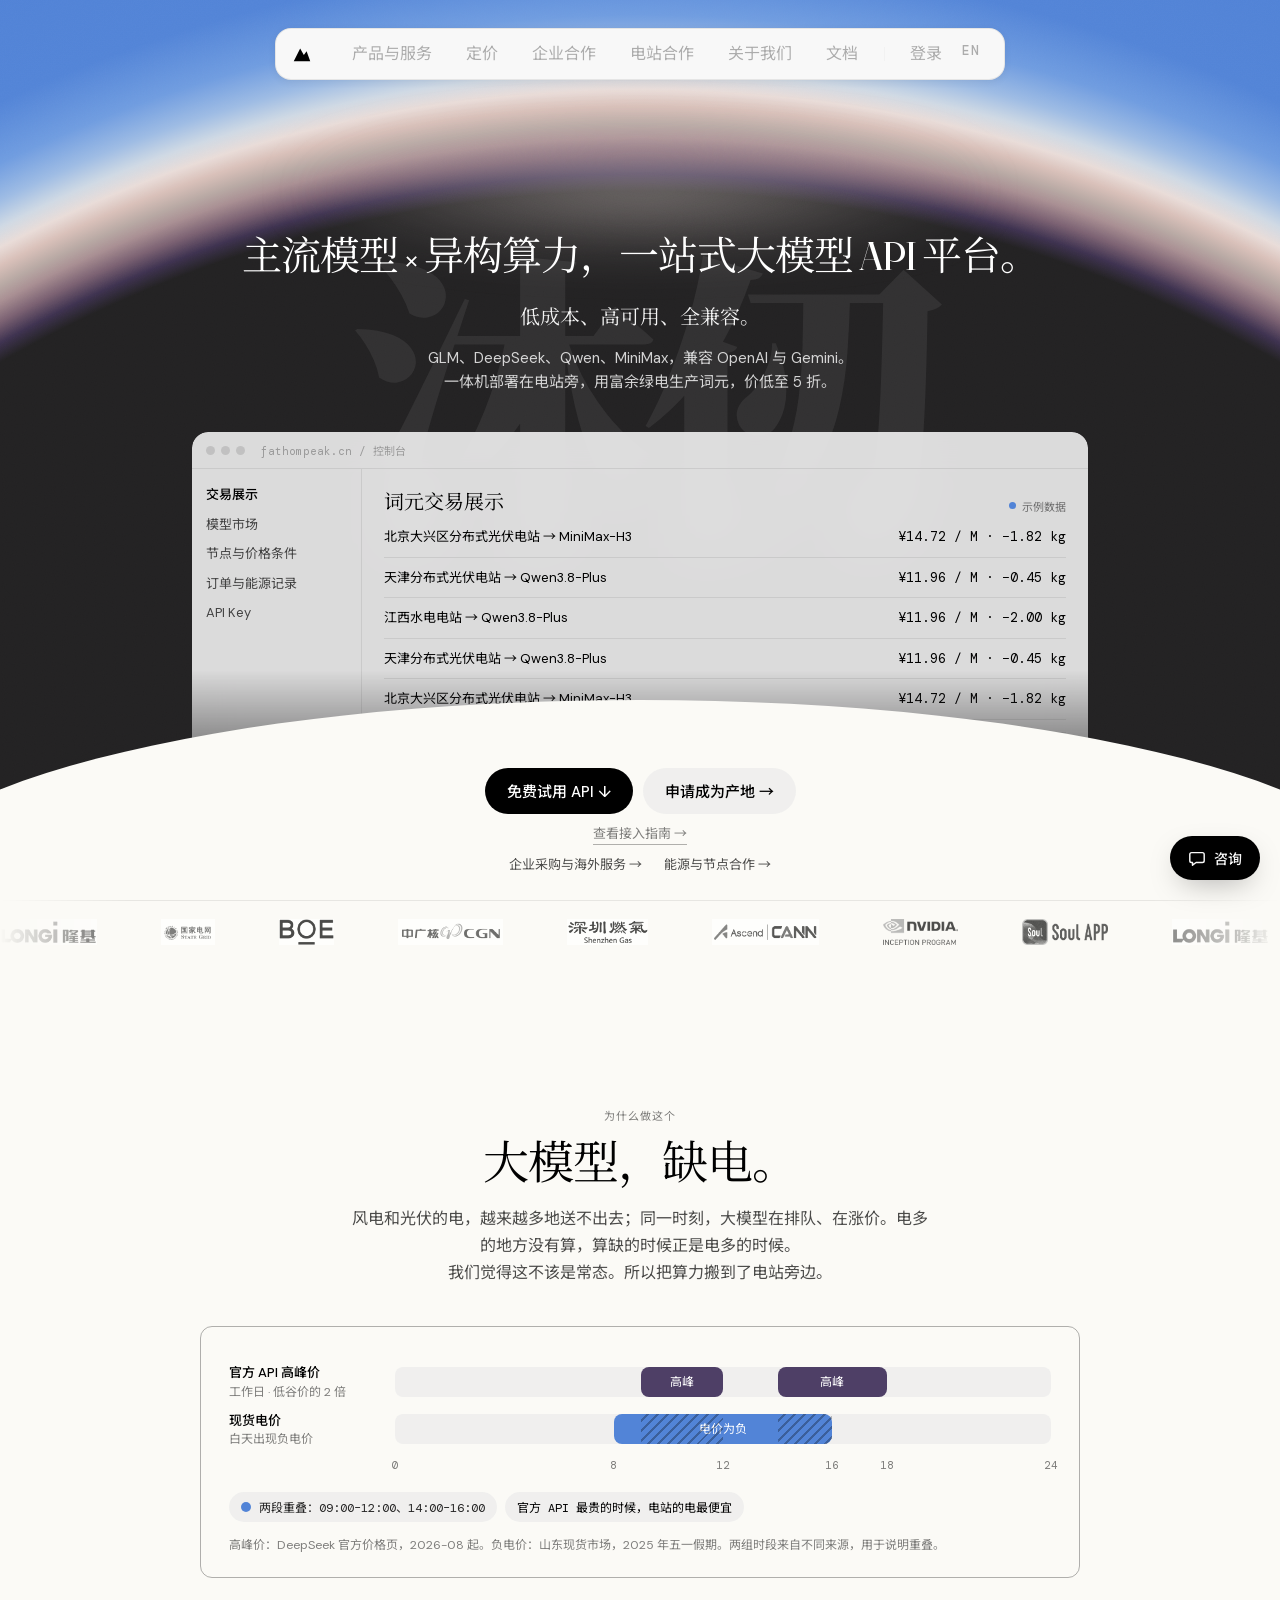
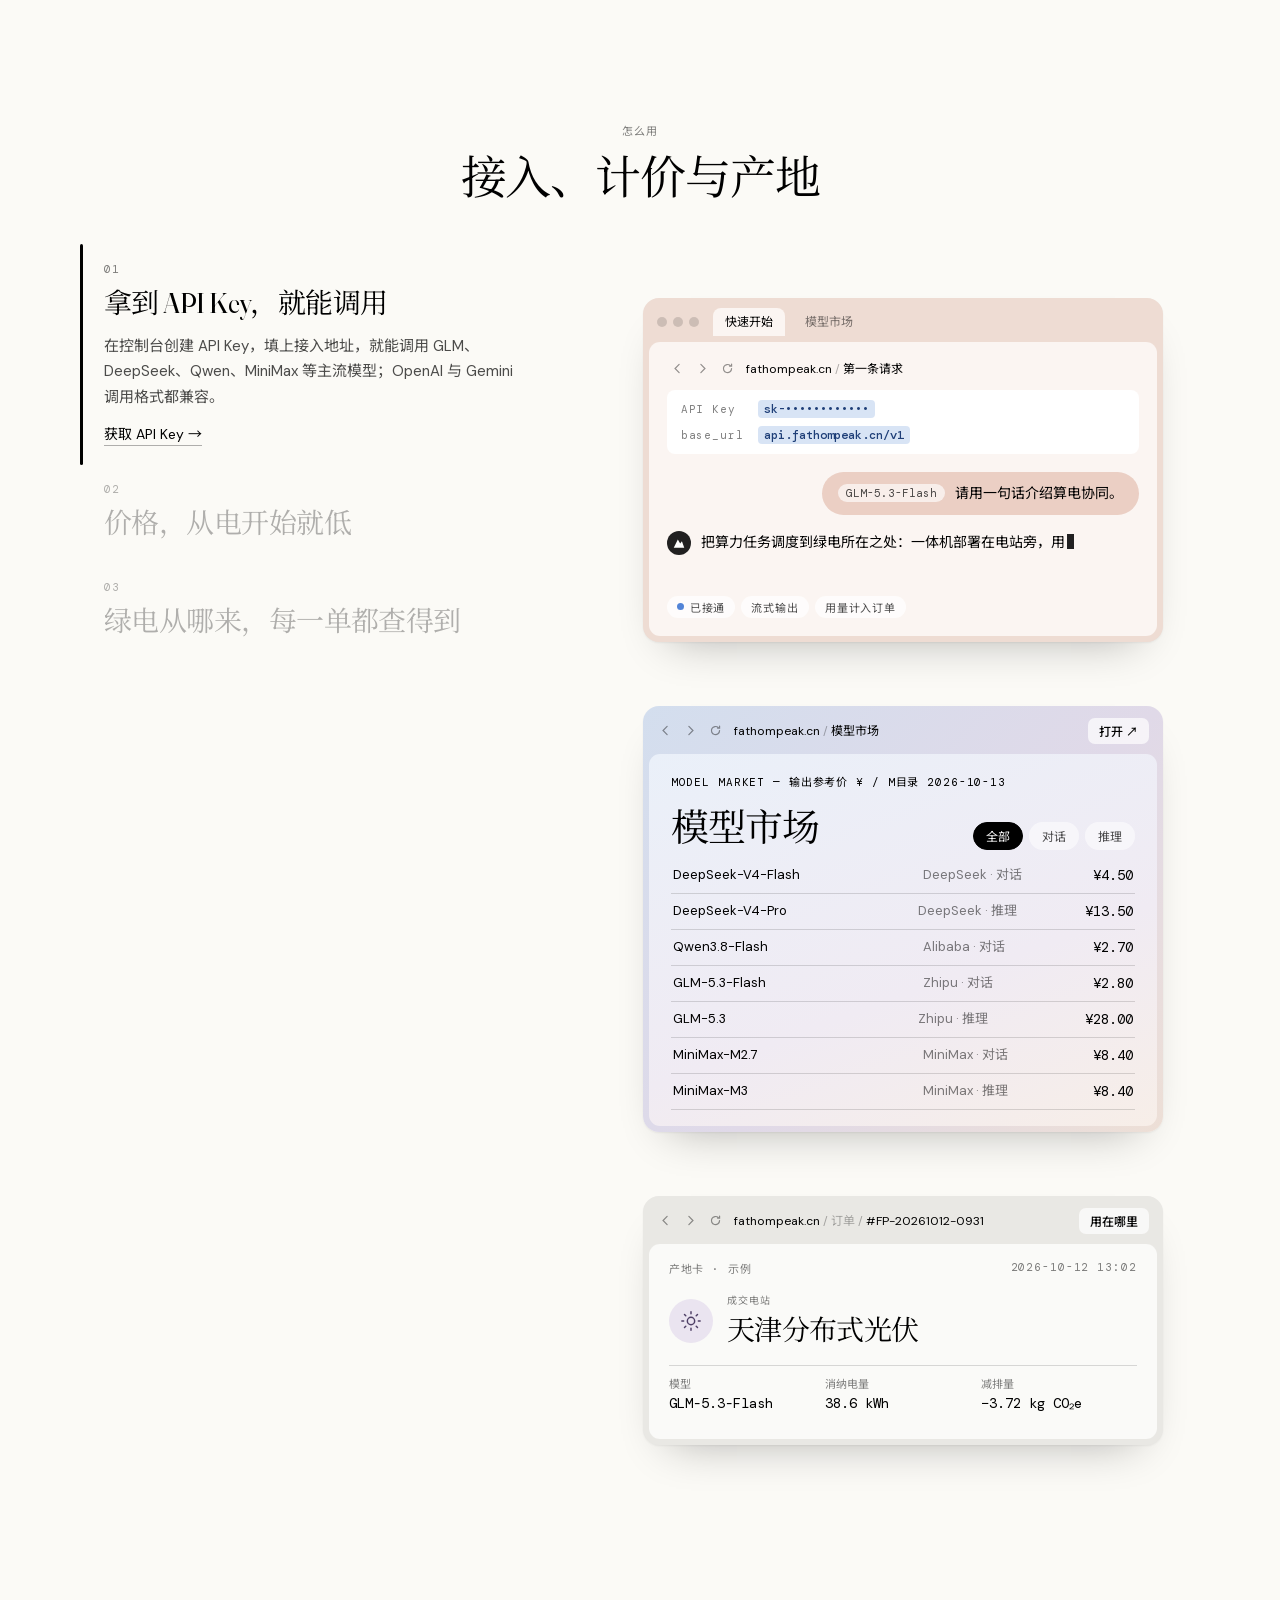
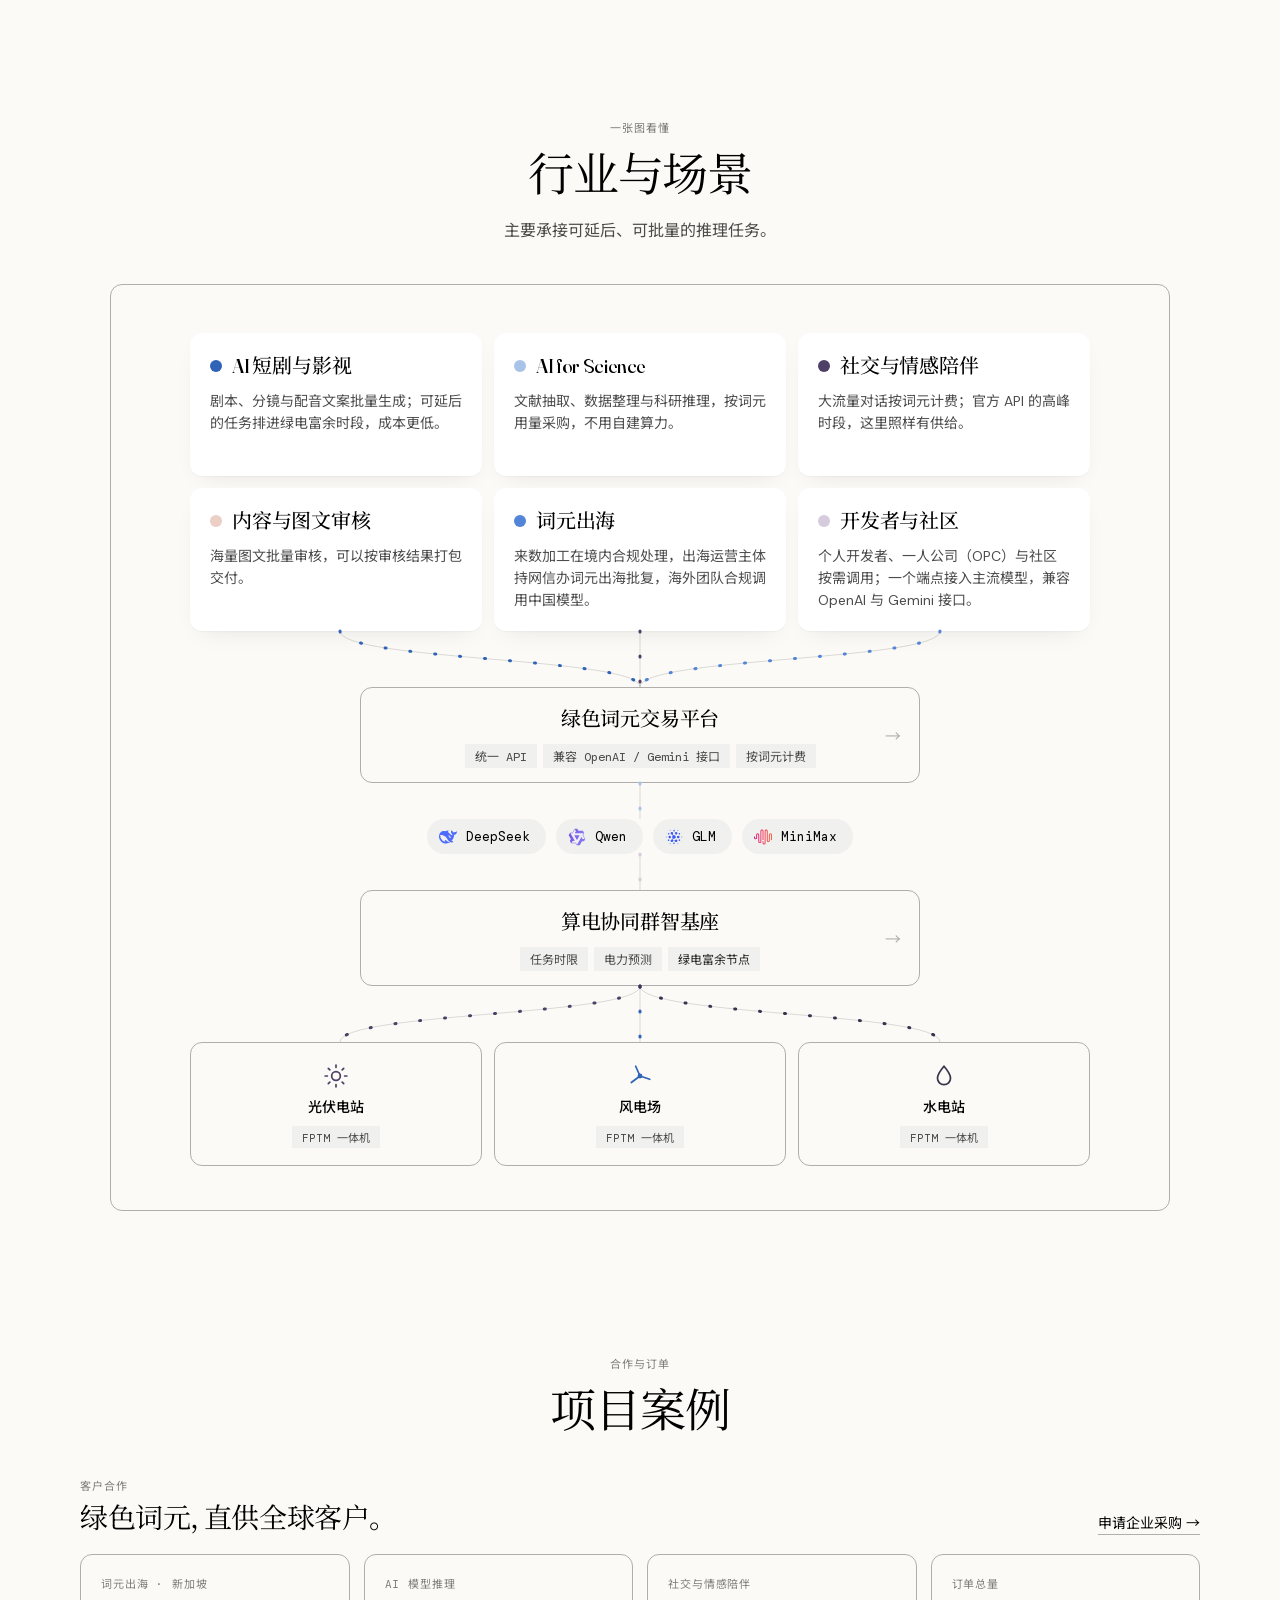
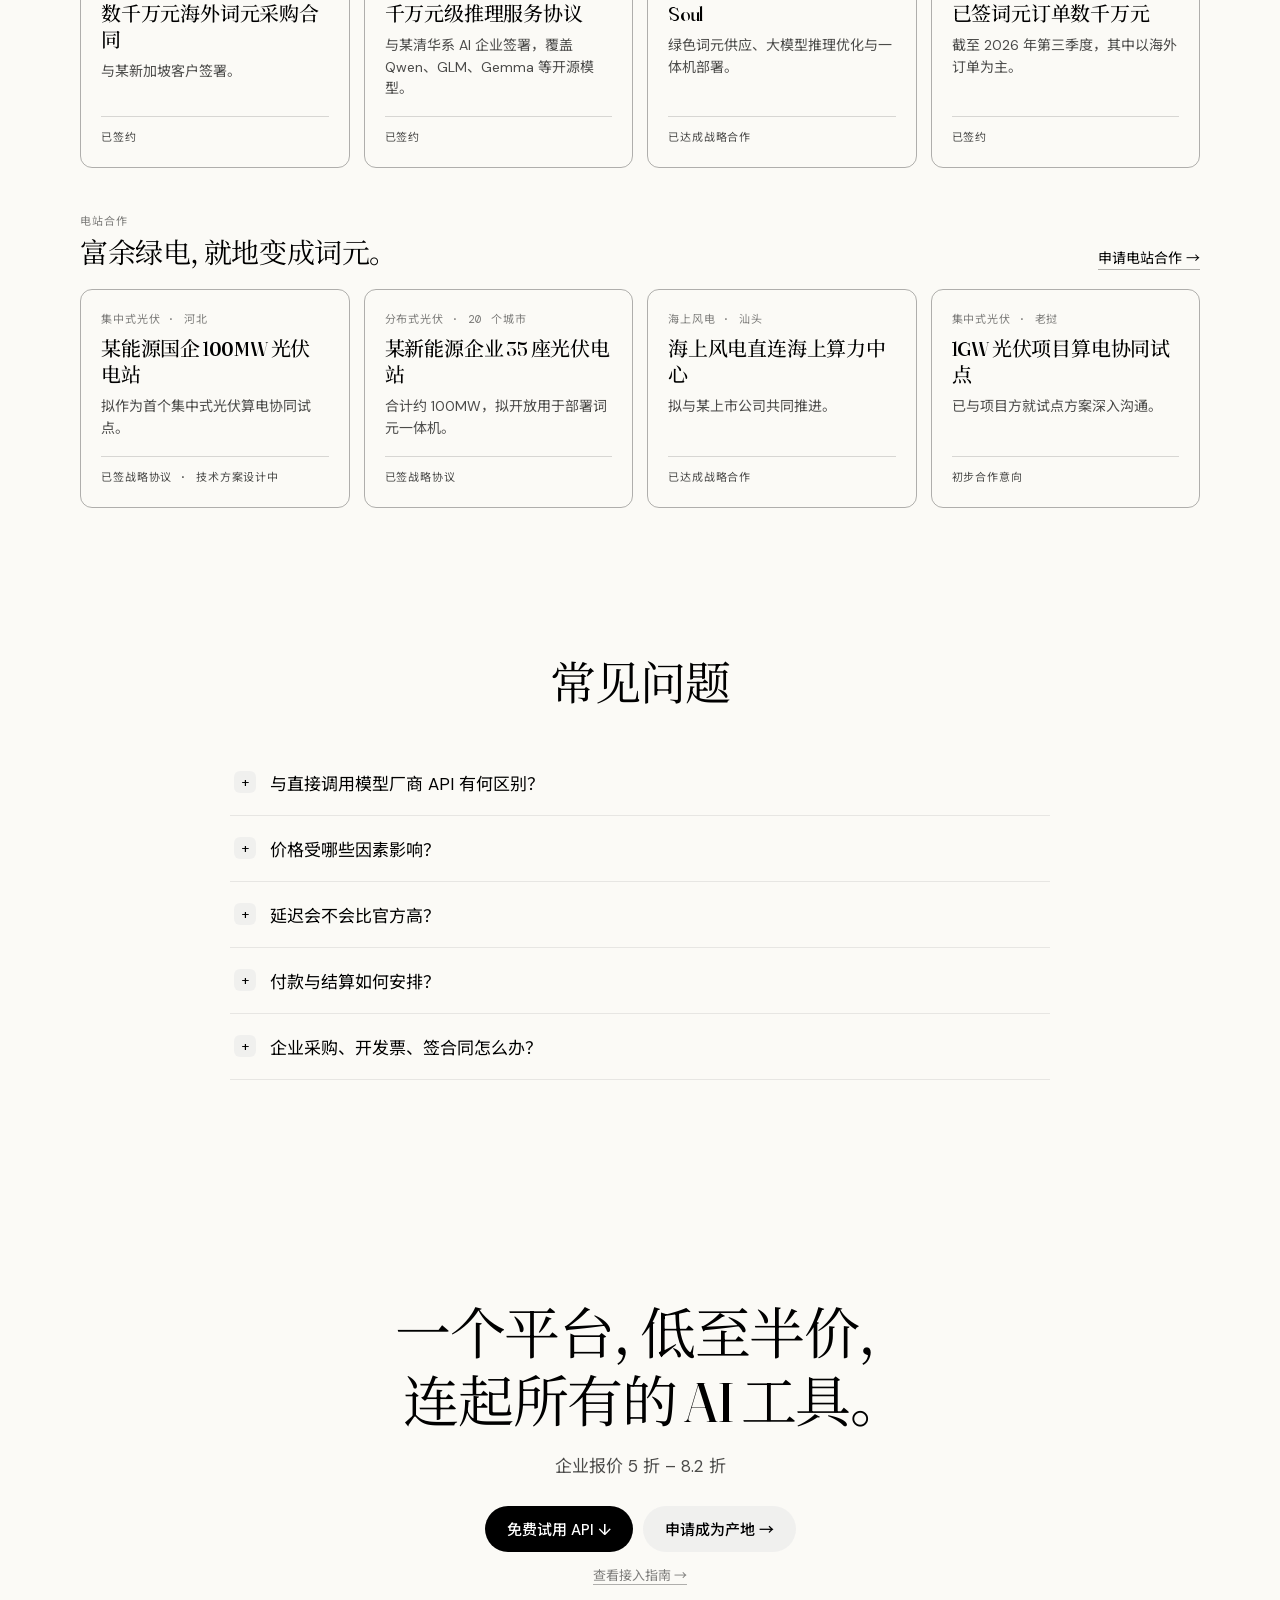
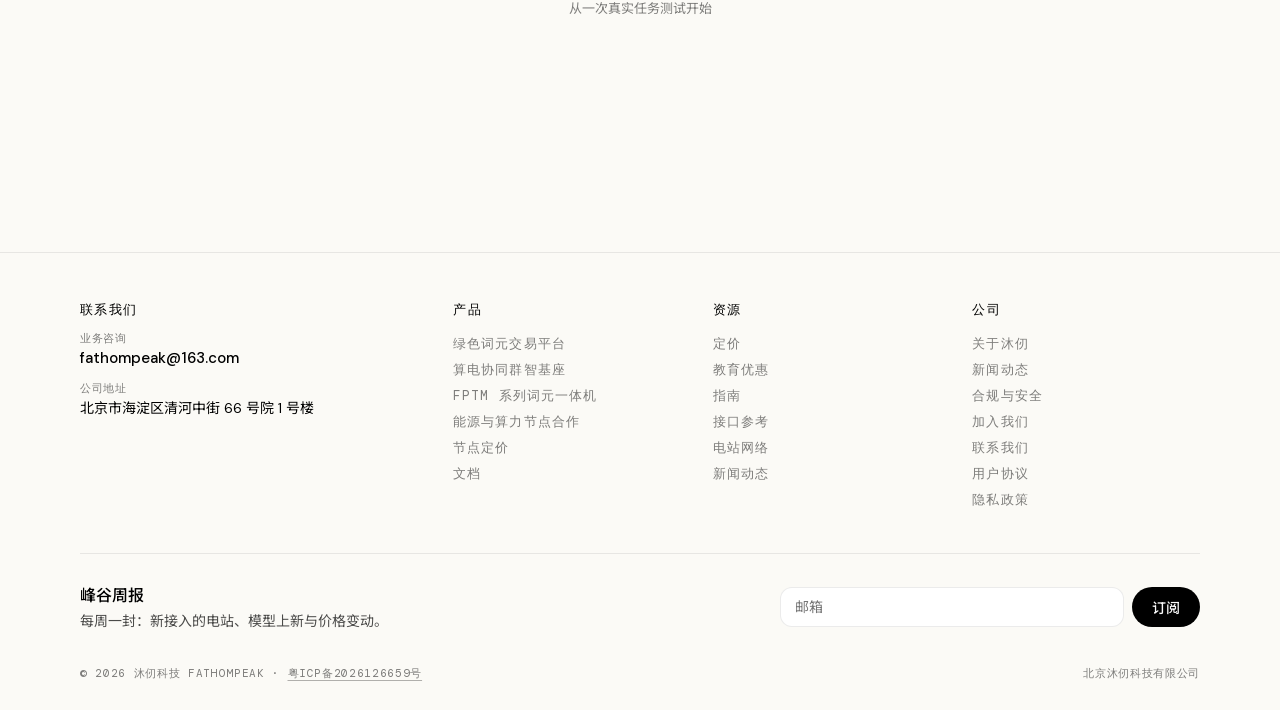
==== index.html @ bed2a659 "Customer console de-duplicated for personal, member and admin: 探索 merged into 模型 API as a card view;" ====
<!doctype html>
<html lang="zh-CN">
<head>
<meta charset="utf-8">
<meta name="viewport" content="width=device-width,initial-scale=1">
<title>沐仞科技 FathomPeak - 绿色词元与大模型 API</title>
<meta name="description" content="主流模型 × 异构算力，一站式大模型 API 平台。一体机部署在电站旁，用富余绿电生产词元，为 AI 企业提供低成本、可追溯的推理服务。">
<meta property="og:type" content="website">
<meta property="og:site_name" content="沐仞科技 FathomPeak">
<meta property="og:title" content="沐仞科技 FathomPeak - 绿色词元与大模型 API">
<meta property="og:description" content="主流模型 × 异构算力，一站式大模型 API 平台。一体机部署在电站旁，用富余绿电生产词元，为 AI 企业提供低成本、可追溯的推理服务。">
<meta property="og:url" content="https://xanthiawang.github.io/fathompeak-site/">
<meta property="og:image" content="https://xanthiawang.github.io/fathompeak-site/art/share/og-1200x630.png">
<meta property="og:image:width" content="1200">
<meta property="og:image:height" content="630">
<meta property="og:locale" content="zh_CN">
<meta name="twitter:card" content="summary_large_image">
<meta name="twitter:image" content="https://xanthiawang.github.io/fathompeak-site/art/share/og-1200x630.png">
<link rel="icon" href="art/share/favicon.svg" type="image/svg+xml">
<link rel="icon" href="art/share/icon-192.png" sizes="192x192" type="image/png">
<link rel="apple-touch-icon" href="art/share/apple-touch-icon.png">
<meta name="theme-color" content="#F8F8F8">
<style id="hand-en">
/* 英文版手写首字母（学 Every）：只在 EN 模式生效，中文不变。Pinyon Script，OFL，见 fonts/hand-fonts-OFL.txt */
@font-face{font-family:"HandLatin";src:url("fonts/hand-pinyonscript-subset.woff2") format("woff2");font-display:swap}
html[lang="en"] .hand1::first-letter{font-family:"HandLatin",var(--serif);font-weight:400;font-size:1.3em;line-height:1;letter-spacing:0;padding-right:.02em}

/* 表单提交反馈 */
.hp{position:absolute!important;left:-9999px!important;width:1px;height:1px;opacity:0}
.form-msg{display:block;min-height:0;font-size:13px;line-height:1.6;color:var(--ink-70);margin-top:8px}
.form-msg:empty{display:none}
.form-msg.ok{color:var(--peak)}
.form-msg.err{color:var(--ink)}
.btn[disabled]{opacity:.55;cursor:default}

/* 咨询浮窗 */
.fab{position:fixed;right:20px;bottom:20px;z-index:60}
.fab-b{display:inline-flex;align-items:center;gap:8px;height:44px;padding:0 18px;border:0;border-radius:var(--pill);background:var(--ink);color:var(--paper);font:500 14px var(--sans);cursor:pointer;box-shadow:0 10px 30px -10px rgba(0,0,0,.35);transition:background .2s var(--ease)}
.fab-b:hover{background:var(--hover)}
.fab-p{position:absolute;right:0;bottom:56px;width:300px;padding:16px;border-radius:var(--r16);background:var(--card);border:1px solid var(--line);box-shadow:var(--shadow-lg);display:grid;gap:2px}
.fab-p[hidden]{display:none}
.fab-p b{font:500 15px var(--sans);margin:0 0 8px;color:var(--ink)}
.fab-p a{display:flex;justify-content:space-between;gap:10px;padding:10px 0;border-top:1px solid var(--line-2);font-size:13px;color:var(--ink)}
.fab-p a i{font-style:normal;color:var(--ink-50);white-space:nowrap}
.fab-p a:hover i{color:var(--ink)}
.fab-qr:empty,.social:empty{display:none}
.fab-qr,.social{display:flex;gap:12px;flex-wrap:wrap;margin-top:10px}
.fab-qr figure,.social figure{margin:0;text-align:center;font-size:12px;color:var(--ink-50)}
.fab-qr img,.social img{display:block;width:96px;height:96px;border-radius:8px;background:#fff;margin-bottom:4px}
@media (max-width:800px){.fab{right:14px;bottom:14px}.fab-b{height:44px;width:44px;padding:0;justify-content:center}.fab-b span{display:none}.fab-p{width:min(300px,calc(100vw - 28px))}}

/* 首屏产品窗侧栏很窄：胶囊允许换行，不压到主栏 */
.hero .product .side .pk{white-space:normal;max-width:100%;line-height:1.35}
/* 英文比中文长：模型卡价格行允许换行；页脚版权行手机端可换行 */
.hero .product .mc .pr{flex-wrap:wrap;row-gap:4px}
@media (max-width:800px){footer .bottom span{white-space:normal}}
/* 英文版首屏：大字标 FathomPeak 比"沐仞"宽得多，缩小；说明文字放宽到三行，不压到产品窗 */
:root[lang="en"]:not([data-scheme="C"]) .hero .word{font-size:clamp(100px,14vw,210px)}
@media (min-width:801px){:root[lang="en"]:not([data-scheme="C"]) .hero .h-sub{max-width:min(92ch,100%)} :root[lang="en"]:not([data-scheme="C"]) .hero .h{font-size:clamp(26px,3.4vw,38px);white-space:nowrap}}

/* 首页行业与场景（Dia 精选应用卡）：油画裁切 + 白色小卡；应用图标式色块 + 行业名；衬线结果标题；分类 + 箭头 */
.fa-lead{max-width:46em;margin:-4px 0 26px;font-size:16px;line-height:1.75;color:var(--ink-70)}
.fa-grid{display:grid;grid-template-columns:repeat(3,minmax(0,1fr));gap:20px}
.fa{display:flex;flex-direction:column;border:1px solid var(--line);border-radius:var(--r16);background:var(--paper);overflow:hidden;color:var(--ink);text-decoration:none;transition:transform .3s var(--ease-out),box-shadow .3s var(--ease)}
.fa:hover{transform:translateY(-3px);box-shadow:0 18px 40px -24px rgba(33,32,33,.35)}
.fa-b{display:flex;flex-direction:column;flex:1;padding:22px 22px 18px}
.fa-n{display:flex;align-items:center;gap:9px;font:500 14px var(--sans);color:var(--ink-85)}
.fa-ic{display:grid;place-items:center;width:22px;height:22px;border-radius:6px;background:linear-gradient(160deg,#5284D7 0%,#B7A8A3 60%,#3D314F 100%)}
.fa-t{display:block;margin:12px 0 22px;font-family:var(--serif);font-weight:400;font-size:27px;line-height:1.2;letter-spacing:-.02em;color:var(--ink)}
.fa-f{display:flex;justify-content:space-between;align-items:center;margin-top:auto;font-size:14px;color:var(--ink-50)}
.fx-row{display:grid;grid-template-columns:1fr 1fr;gap:20px;margin-top:20px}
.fx{border:1px solid var(--line);border-radius:var(--r16);background:var(--paper);padding:22px 24px}
.fx-pill{display:inline-block;padding:5px 12px;border-radius:var(--pill);background:var(--card);font:500 12px var(--sans);letter-spacing:.06em;color:var(--ink-70)}
.fx p{margin:14px 0 14px;font-size:18px;line-height:1.6;color:var(--ink-70)}
.fx a{font-size:14px;color:var(--ink-70)}
/* 分层图（Dia 常见问题 / 隐私页）：双线框、黑底编号、衬线标题、等宽胶囊 + 色点 */
.fq-sec{margin-top:72px}
.fq-rule{height:7px;border-top:4px solid var(--ink);border-bottom:1px solid var(--ink)}
.fq-rule.b{border-top-width:1px;border-bottom-width:4px;margin-top:8px}
.fq-h{text-align:center;font-family:var(--serif);font-weight:400;font-size:36px;letter-spacing:-.02em;margin:0 0 10px}
.fq-lead{max-width:40em;margin:0 auto 26px;text-align:center;font-size:16px;line-height:1.7;color:var(--ink-70)}
.fq-list{display:grid}
.fq{display:grid;grid-template-columns:44px minmax(0,1fr) auto 24px;align-items:center;gap:18px;padding:20px 4px;border-top:1px solid var(--line);color:var(--ink);text-decoration:none}
.fq:first-child{border-top:0}
a.fq:hover .fq-t{text-decoration:underline;text-underline-offset:5px;text-decoration-thickness:1px}
.fq-n{display:inline-grid;place-items:center;width:30px;height:28px;background:var(--ink);color:var(--paper);font-family:var(--serif);font-size:17px}
.fq-t{display:block;font-family:var(--serif);font-weight:400;font-size:24px;line-height:1.3;letter-spacing:-.01em}
.fq-t em{font-style:normal;font:400 12px var(--mono);letter-spacing:.06em;color:var(--ink-50);margin-right:12px;vertical-align:.3em}
.fq-d{display:block;margin-top:4px;font-size:14px;line-height:1.6;color:var(--ink-50)}
.fq-c{display:flex;flex-wrap:wrap;justify-content:flex-end;gap:8px;max-width:520px}
.fq-c i{display:inline-flex;align-items:center;gap:8px;padding:6px 12px;border-radius:var(--pill);background:var(--line-2);font:400 12px var(--mono);font-style:normal;letter-spacing:.02em;color:var(--ink);white-space:nowrap}
.fq-c i b{width:8px;height:8px;border-radius:50%;display:inline-block}
.fq-go{font-size:16px;color:var(--ink-50);text-align:right}
@media (max-width:1100px){.fa-grid{grid-template-columns:repeat(2,minmax(0,1fr))}.fq{grid-template-columns:44px minmax(0,1fr) 20px}.fq-c{grid-column:2/3;justify-content:flex-start;max-width:none}.fq-go{grid-row:1;grid-column:3}}
@media (max-width:800px){.fa-grid,.fx-row{grid-template-columns:1fr}.fa-t{font-size:24px}.fq-h{font-size:28px}.fq{grid-template-columns:38px minmax(0,1fr) 16px;gap:12px}.fq-t{font-size:20px}}

/* 首页产品与合作：沿用行业卡样式，四列，多一行说明 */
.fa-grid.c4{grid-template-columns:repeat(4,minmax(0,1fr))}
.fa-p{display:block;margin:-8px 0 20px;font-size:14px;line-height:1.7;color:var(--ink-70)}
@media (max-width:1100px){.fa-grid.c4{grid-template-columns:repeat(2,minmax(0,1fr))}}
@media (max-width:800px){.fa-grid.c4{grid-template-columns:1fr}}

/* 首页行业与场景（分层列表）：第 01 行放六个行业，三列小网格 */
.fq.fq-wide{align-items:start}
.fq.fq-wide .fq-m{grid-column:2/5}
.fq.fq-wide .fq-n{margin-top:2px}
.fq-ind{display:grid;grid-template-columns:repeat(3,minmax(0,1fr));gap:16px 32px;margin-top:18px}
.fqi b{display:flex;align-items:center;gap:8px;font:500 15px var(--sans);color:var(--ink)}
.fqi b i{width:8px;height:8px;border-radius:50%;background:#9DBBE4;flex:none}
.fqi>span{display:block;margin:3px 0 0 16px;font-size:13px;line-height:1.6;color:var(--ink-50)}
@media (max-width:1100px){.fq.fq-wide .fq-m{grid-column:2/4}.fq-ind{grid-template-columns:repeat(2,minmax(0,1fr))}}
@media (max-width:800px){.fq.fq-wide .fq-m{grid-column:2/4}.fq-ind{grid-template-columns:repeat(2,minmax(0,1fr));gap:12px 16px}}

/* 首页节奏（学 Dia）：统一标题 + 统一间距 + 底部固定 CTA + 箭头悬停 */
.hh{max-width:1120px;margin:0 auto 26px;padding:0 20px}
.home-sec .hh,.fq-sec .hh{padding:0}
.hh.c{text-align:center}
.hh .k{display:block;margin-bottom:10px}
.hh h2,.fq-h,.faq h2{font-family:var(--serif);font-weight:400;font-size:clamp(30px,4vw,44px);line-height:1.15;letter-spacing:-.025em;color:var(--ink);font-variation-settings:"opsz" 144}
.hh h2{margin:0}
.why2{padding-top:140px}
.hh.c{margin-top:140px}
.feat{padding-top:24px}
.fq-sec{margin-top:140px}
.home-sec{margin-top:140px}
.faq{margin-top:140px}
.faq h2{margin-bottom:40px}
section[data-route="home"] .cta-end{padding-top:140px}
.dock{position:fixed;left:50%;bottom:22px;z-index:55;transform:translate(-50%,24px);opacity:0;pointer-events:none;transition:opacity .35s var(--ease),transform .45s var(--ease-out)}
.dock.on{opacity:1;transform:translate(-50%,0);pointer-events:auto}
.dock .btn{height:48px;padding:0 26px;font-size:15px;box-shadow:0 14px 34px -14px rgba(0,0,0,.45)}
.fq-go,.fa-f span:last-child{transition:transform .3s var(--ease)}
a.fq:hover .fq-go,a.fa:hover .fa-f span:last-child{transform:translateX(5px)}
section[data-route="home"] .fq-sec .fq-h,section[data-route="home"] .faq h2{font-size:clamp(30px,4vw,44px);line-height:1.15;letter-spacing:-.025em}
section[data-route="home"] .home-sec .hh{text-align:center}
@media (max-width:800px){.why2{padding-top:88px}.hh.c,.fq-sec,.home-sec,.faq{margin-top:88px}section[data-route="home"] .cta-end{padding-top:88px}.dock{bottom:14px}.dock .btn{height:44px;padding:0 20px;font-size:14px}}

/* Product process module retained when integrating the production homepage. */
.business-flow{--brand-blue:#5284D7;--brand-warm:#B7A8A3;--brand-violet:#3D314F;--brand-carbon:#212021;--brand-action:#2F63B8}
</style>
<style id="fp-acct-css">
/* 定价 · 教育优惠 · 登录注册 · 控制台（2026-10-14 重新设计，不沿用原平台界面） */
.ac [hidden],.cs [hidden]{display:none!important}
.pr-head .k,.ed-copy .k{display:block;margin-bottom:14px}
.pr-plans{display:grid;grid-template-columns:repeat(3,minmax(0,1fr));gap:16px;margin-top:44px;align-items:stretch}
.pr-plan{position:relative;display:flex;flex-direction:column;background:var(--card);border:1px solid var(--line);border-radius:var(--r24);padding:28px 26px 30px;box-shadow:var(--shadow)}
.pr-plan.hl{border-color:var(--ink-30)}
.pr-plan h3{font:500 17px/1.3 var(--sans);color:var(--ink);margin:8px 0 22px}
.pr-tag{position:absolute;top:-13px;right:22px;font:500 12px/1 var(--sans);padding:7px 12px;border-radius:999px;background:var(--accent);color:#fff;transform:rotate(3deg)}
.pr-price{display:flex;align-items:baseline;gap:8px;flex-wrap:wrap;min-height:44px}
.pr-price b{font:400 38px/1 var(--serif);color:var(--ink);letter-spacing:-.025em;font-variation-settings:"opsz" 144}
.pr-price b.mono{font:400 38px/1 var(--serif);font-variant-numeric:lining-nums tabular-nums}
.pr-price span{font-size:14px;color:var(--ink-50)}
.pr-sub{margin:8px 0 22px;font-size:14px;color:var(--ink-70)}
.pr-li{list-style:none;margin:24px 0 0;padding:22px 0 0;border-top:1px solid var(--line);display:grid;gap:11px;font-size:14px;line-height:1.5;color:var(--ink-70)}
.pr-li li{position:relative;padding-left:24px}
.pr-li li:before{content:"";position:absolute;left:2px;top:.42em;width:10px;height:5px;border-left:1.5px solid var(--accent);border-bottom:1.5px solid var(--accent);transform:rotate(-45deg)}
.pr-sec{margin-top:120px}
.pr-hd{display:grid;grid-template-columns:minmax(0,1fr) minmax(0,1.3fr);gap:40px;align-items:end;margin-bottom:22px}
.pr-hd h2,.ed-sec h2,.ed-lab h2{font:400 34px/1.15 var(--serif);letter-spacing:-.02em;font-variation-settings:"opsz" 72}
.pr-hd p{margin:0;color:var(--ink-70);font-size:15px}
.pr-tbl td{height:58px} .pr-tbl .r{text-align:right} .pr-tbl td.r{font:500 15px var(--mono);color:var(--ink)}
.pr-tbl td:first-child{font-weight:500;color:var(--ink)} .pr-tbl td:last-child{text-align:right;width:1%;white-space:nowrap}
.pr-note{margin:14px 0 0;font-size:13px;color:var(--ink-50)}
.pr-steps{display:grid;grid-template-columns:repeat(3,minmax(0,1fr));gap:16px}
.pr-steps>div{border-top:1px solid var(--ink);padding-top:16px}
.pr-steps b{display:block;font:500 18px var(--sans);color:var(--ink);margin:10px 0 6px}
.pr-steps p{margin:0;font-size:14px;color:var(--ink-70)}
.pr-eq{margin-top:28px;background:var(--accent-tint);border-radius:var(--r20);padding:22px 26px}
.pr-eq p{margin:8px 0 0;color:var(--ink)} .pr-eq .mono{font-size:15px} .pr-ex{font-size:14px;color:var(--ink-70)} .pr-ex b{color:var(--ink)}

.ed-top{display:grid;grid-template-columns:minmax(0,1.15fr) minmax(0,.85fr);gap:56px;align-items:center;padding:150px 0 0}
.ed-copy h1{font-size:clamp(40px,5.6vw,68px);line-height:1.04}
.ed-copy p{color:var(--ink-70);font-size:18px;max-width:34em;margin:18px 0 0}
.ed-ctas{display:flex;gap:10px;flex-wrap:wrap;margin-top:28px}
/* Education offer: engraved editorial collage with live, readable copy. */
.ed-offer{position:relative;overflow:hidden;border:1px solid rgba(33,32,33,.08);border-radius:24px;padding:32px 32px 0;color:#212021;background:rgba(255,255,255,.58)}
.ed-offer .k{display:block;font:400 11px/1.5 var(--sans);letter-spacing:.12em;color:rgba(33,32,33,.5)}
.ed-offer b{display:block;font-size:40px;font-weight:400;line-height:1.2;letter-spacing:-.025em;margin:10px 0 14px;color:#212021}
.ed-offer p{margin:0;color:rgba(33,32,33,.62);font:400 14px/1.7 var(--sans);max-width:23em;text-wrap:pretty}
.ed-offer-art{display:block;width:calc(100% + 32px);max-width:none;height:auto;aspect-ratio:3/2;object-fit:cover;margin:26px -16px 0;border-radius:12px;background:#5284D7}
.ed-offer ul{position:relative;list-style:none;margin:0;padding:24px 0 28px;display:grid;gap:13px;font:400 14px/1.5 var(--sans);color:rgba(33,32,33,.75)}
.ed-offer li{position:relative;padding-left:22px}
.ed-offer li:before{content:"";position:absolute;left:2px;top:.42em;width:8px;height:5px;border-left:1px solid rgba(33,32,33,.45);border-bottom:1px solid rgba(33,32,33,.45);transform:rotate(-45deg)}
.ed-sec{margin-top:120px}
.ed-sec h2{margin-bottom:28px}
.ed-steps,.ed-uses{display:grid;grid-template-columns:repeat(3,minmax(0,1fr));gap:16px}
.ed-steps>div,.ed-uses>div{background:var(--card);border:1px solid var(--line);border-radius:var(--r20);padding:24px 24px 26px}
.ed-n{display:inline-grid;place-items:center;width:30px;height:30px;border-radius:50%;background:var(--ink);color:var(--paper);font:500 14px var(--mono)}
.ed-steps b,.ed-uses b{display:block;font:500 18px var(--sans);color:var(--ink);margin:16px 0 6px}
.ed-uses b{margin-top:10px}
.ed-steps p,.ed-uses p{margin:0;font-size:14px;color:var(--ink-70)}
.ed-lab{margin-top:120px;display:grid;grid-template-columns:minmax(0,1fr) auto;gap:32px;align-items:end;border-top:1px solid var(--line);border-bottom:1px solid var(--line);padding:44px 0}
.ed-lab .k{display:block;margin-bottom:12px} .ed-lab p{margin:12px 0 0;color:var(--ink-70)} .ed-lab .ed-ctas{margin:0}

.ac{display:grid;grid-template-columns:minmax(0,min(48%,calc((100svh - 24px)*.666667))) minmax(0,1fr);min-height:100svh;padding:12px;max-width:1680px;margin:auto}
.ac-art{position:relative;isolation:isolate;align-self:start;aspect-ratio:2/3;border-radius:var(--r24);overflow:hidden;background:#DCE7F7;color:#212021}
.ac-engraving{display:block;width:100%;height:auto;aspect-ratio:2/3;user-select:none}
.ac-engraving-effects{position:absolute;inset:0;pointer-events:none}
.ac-wind{position:absolute;inset:0;width:100%;height:100%;overflow:hidden}
.ac-wind-field{opacity:.36}
.ac-ribbon,.ac-spark,.ac-ink-trace,.ac-tether{fill:none;stroke-linecap:round;stroke-linejoin:round}
.ac-ribbon{stroke:var(--flow-color);stroke-width:1.7;stroke-dasharray:280 140}
.ac-spark{stroke:#2F63B8;stroke-width:3.5;stroke-dasharray:320 1280;opacity:0}
.ac-ink-trace{stroke:var(--flow-color);stroke-width:2.2}
.ac-tether{stroke:#4E3F66;stroke-width:2}
.ac-ink-light{position:absolute;left:29%;top:33%;width:74%;height:48%;opacity:0;background:radial-gradient(ellipse at 58% 47%,rgba(82,132,215,.24),rgba(232,212,204,.12) 32%,transparent 67%);mix-blend-mode:multiply;pointer-events:none}
.ac-touch{position:absolute;left:43%;top:47%;width:34%;height:29%;border:0;background:transparent;border-radius:48%;color:#3D314F;cursor:grab;padding:0;touch-action:none;-webkit-user-select:none;user-select:none}
.ac-touch span{position:absolute;left:95%;top:55%;width:76px;text-align:left;font:500 12px/1.55 var(--sans);opacity:0;transform:translateY(4px);transition:opacity .25s,transform .3s;pointer-events:none}
.ac-touch:hover span,.ac-touch:focus-visible span,.ac-art[data-gripping="true"] .ac-touch span{opacity:1;transform:translateY(0)}
.ac-art[data-gripping="true"],.ac-art[data-gripping="true"] .ac-touch{cursor:grabbing}
.ac-touch:focus-visible{outline:1px dashed #4E3F66;outline-offset:5px}
.ac-art[data-input="pointer"] .ac-touch:focus{outline:none}
.ac-art [hidden]{display:none!important}
@media(prefers-reduced-motion:reduce){.ac-engraving-effects,.ac-touch{display:none!important}}
.ac-main{display:flex;align-items:center;justify-content:center;padding:110px 24px 60px}
.ac-form{width:100%;max-width:440px;display:grid;gap:16px;min-width:0}
.ac-form h1{font-size:38px;line-height:1.15}
.ac-lead{margin:-4px 0 6px;color:var(--ink-70);font-size:15px;line-height:1.6}
.ac-f{display:grid;gap:7px} .ac-f>span:first-child,.ac-row>span,.ac-row>label,.ac-f>label{font:500 14px var(--sans);color:var(--ink)}
.ac-row{display:flex;justify-content:space-between;align-items:center}
.ac-link{appearance:none;border:0;background:none;padding:0;font:400 13px var(--sans);color:var(--ink-70);cursor:pointer;border-bottom:1px solid var(--ink-30)} .ac-link:hover{color:var(--ink);border-color:var(--ink)}
#acEntry [hidden]{display:none!important}
.ac-methods{display:flex;border-bottom:1px solid var(--line);gap:28px;margin:8px 0 24px}
.ac-methods button{appearance:none;border:0;border-bottom:2px solid transparent;background:none;padding:0 0 12px;min-height:44px;font:500 15px var(--sans);color:var(--ink-70);cursor:pointer}
.ac-methods button[aria-selected="true"]{color:var(--peak);border-bottom-color:var(--peak)}
.ac-auth-form,#acCredentials{display:grid;gap:18px;min-width:0}
.ac-phone,.ac-code{display:flex;align-items:center;border:1px solid var(--line);border-radius:var(--r12);background:var(--card);min-width:0;overflow:hidden}
.ac-phone:focus-within,.ac-code:focus-within{border-color:var(--accent)}
.ac-phone>span{font:400 15px var(--sans);padding:0 14px;border-right:1px solid var(--line);color:var(--ink-70)}
.ac-phone .in,.ac-code .in{border:0;border-radius:0;background:none;min-width:0}
.ac-send{appearance:none;border:0;border-left:1px solid var(--line);background:none;color:var(--peak);font:500 14px var(--sans);padding:0 14px;min-height:44px;white-space:nowrap;cursor:pointer}
.ac-send:hover{background:var(--peak-soft)}
.ac-form .ac-phone input:focus-visible,.ac-form .ac-code input:focus-visible{outline-offset:-3px}
.ac-form .ac-code button:focus-visible{outline-offset:-3px}
.ac-phone:has([aria-invalid="true"]),.ac-code:has([aria-invalid="true"]){border-color:#B3261E}
.ac-first{text-align:center;font-size:13px!important;margin-top:-8px!important}
.ac-or{display:flex;align-items:center;gap:16px;color:var(--ink-70);font-size:13px;margin:20px 0}
.ac-or:before,.ac-or:after{content:"";height:1px;flex:1;background:var(--line)}
.ac-provider{display:flex;align-items:center;justify-content:center;gap:12px;appearance:none;width:100%;min-height:48px;padding:12px 20px;border:1px solid var(--line);border-radius:999px;background:var(--card);color:var(--ink);font:500 16px/1.4 var(--sans);cursor:pointer;transition:background-color .2s var(--ease),border-color .2s var(--ease)}
.ac-provider:hover{background:var(--gray-btn);border-color:var(--ink-30)}
.ac-provider svg{width:21px;height:21px;flex:0 0 21px}
.ac-social{display:grid;gap:14px;margin-top:12px}
.ac-auth-legal{font:400 13px/1.65 var(--sans);color:var(--ink-70);margin:20px 0 0;text-align:center}
.ac-auth-legal a{color:var(--ink)}
.ac-service{padding:14px 16px;border:1px solid var(--line);border-radius:var(--r12);color:var(--ink-70);font:400 14px/1.6 var(--sans);background:var(--card)}
.ac-service p{margin:0 0 6px}.ac-service a{color:var(--ink)}
.ac-ok{display:flex;gap:10px;align-items:flex-start;font-size:14px;line-height:1.65;color:var(--ink-70);cursor:pointer} .ac-ok input{margin:4px 0 0;width:17px;height:17px;flex:0 0 17px;accent-color:var(--peak)}
.ac-ok a,.ac-support a,.ac-help a{color:var(--ink);text-underline-offset:3px}
.ac-note{margin:0;padding:12px 14px;background:color-mix(in srgb,var(--peak) 7%,var(--paper));border:1px solid var(--line);border-radius:var(--r12);font-size:14px;line-height:1.6;color:var(--ink-70)}
.ac-note b{display:block;margin-bottom:3px;font-weight:500;color:var(--ink)}
.ac-help{margin:0;font-size:14px;line-height:1.6;color:var(--ink-70);font-style:normal}
.ac-help[hidden],.ac-help:empty{display:none}
.ac-help p{margin:0 0 8px}.ac-help p:last-child{margin:0}
.ac-help .ac-contact{overflow-wrap:anywhere}
.ac-support{display:grid;gap:8px;padding-top:16px;margin-top:4px;border-top:1px solid var(--line);font-size:14px;line-height:1.6;color:var(--ink-70)}
.ac-support p{margin:0}.ac-support nav{display:flex;flex-wrap:wrap;gap:8px 20px}
.ac-form :is(a,button,input):focus-visible{outline:2px solid var(--accent);outline-offset:4px}
.ac-form input[aria-invalid="true"]{border-color:#B3261E}
.ac-form .in{font-size:16px;min-width:0;caret-color:var(--ink)}
.cs-main>.ac-note{margin-bottom:24px}
.ac-msg{margin:0;font-size:13px;color:#B3261E;min-height:0} .ac-msg:empty{display:none}
.ac-msg a{color:inherit;border-bottom:1px solid currentColor}
.ac-alt{margin:4px 0 0;font-size:14px;color:var(--ink-70);text-align:center}

.cs{display:grid;grid-template-columns:200px minmax(0,1fr);gap:56px;padding-top:128px;padding-bottom:40px;min-height:100svh;align-content:start}
.cs-side{position:sticky;top:112px;align-self:start;display:grid;gap:28px}
.cs-nav{display:grid;gap:2px}
.cs-nav button{appearance:none;border:0;background:transparent;text-align:left;padding:9px 12px;border-radius:var(--r10);font:400 15px var(--sans);color:var(--ink-70);cursor:pointer;transition:background-color .2s var(--ease),color .2s var(--ease)}
.cs-nav button:hover{color:var(--ink)} .cs-nav button.on{background:var(--gray-btn);color:var(--ink);font-weight:500}
.cs-me{display:grid;gap:8px;justify-items:start;border-top:1px solid var(--line);padding:18px 12px 0}
.cs-mail{font-size:12px;color:var(--ink-70);word-break:break-all} .cs-me .badge{margin:0}
.cs-p{display:none} .cs-p.on{display:block}
.cs-p h1{font-size:44px;line-height:1.05;margin-bottom:22px}
.cs-flag{display:flex;gap:8px;align-items:center;flex-wrap:wrap;background:var(--accent-tint);border-radius:var(--r12);padding:12px 16px;font-size:14px;color:var(--ink);margin-bottom:18px}
.cs-tiles{display:grid;grid-template-columns:repeat(3,minmax(0,1fr));gap:12px}
.cs-tiles>div{background:var(--card);border:1px solid var(--line);border-radius:var(--r16);padding:16px 18px;display:grid;gap:6px}
.cs-tiles b{font:500 24px var(--mono);color:var(--ink)}
.cs-check{list-style:none;margin:30px 0 0;padding:0;display:grid}
.cs-check li{display:grid;grid-template-columns:28px minmax(0,1fr) auto;gap:14px;align-items:start;padding:20px 0;border-top:1px solid var(--line)}
.cs-check li>i{width:22px;height:22px;border-radius:50%;border:1.5px solid var(--ink-30);margin-top:1px;position:relative}
.cs-check li.done>i{background:var(--ink);border-color:var(--ink)} .cs-check li.done>i:after{content:"";position:absolute;left:6px;top:6px;width:8px;height:4px;border-left:1.5px solid var(--paper);border-bottom:1.5px solid var(--paper);transform:rotate(-45deg)}
.cs-check b{font:500 16px var(--sans);color:var(--ink)} .cs-check p{margin:4px 0 0;font-size:14px;color:var(--ink-70)}
.cs-code{margin:14px 0 0;white-space:nowrap}
.cs-hd{display:flex;justify-content:space-between;align-items:flex-end;gap:20px;margin-bottom:20px}
.cs-hd h2{font:400 34px/1.1 var(--serif);letter-spacing:-.02em} .cs-hd p{margin:8px 0 0;font-size:14px;color:var(--ink-70);max-width:40em}
.cs-newf{display:flex;gap:8px;align-items:center;margin-bottom:16px} .cs-newf .in{max-width:320px;padding:9px 14px}
.cs-reveal{background:var(--accent-tint);border-radius:var(--r16);padding:18px 20px;margin-bottom:18px;display:grid;gap:8px;justify-items:start}
.cs-reveal p{margin:0;font-size:14px;color:var(--ink)}
.cs-keyrow{display:flex;gap:10px;align-items:center;width:100%;flex-wrap:wrap}
.cs-keyrow code{flex:1;min-width:0;background:var(--card);border:1px solid var(--line);border-radius:var(--r10);padding:10px 12px;font-size:13px;word-break:break-all;color:var(--ink)}
.cs-tbl td{height:52px} .cs-tbl td.mono{font:400 13px var(--mono);color:var(--ink-70)} .cs-tbl :is(th,td).r{text-align:right}
.tbl:has(.cs-tbl)+.cs-empty{margin-top:12px}
.cs-empty{border:1px dashed var(--ink-30);border-radius:var(--r16);padding:34px 20px;text-align:center;color:var(--ink-50);font-size:14px;display:grid;gap:6px;justify-items:center}
.cs-empty b{font:500 16px var(--sans);color:var(--ink)} .cs-empty[hidden]{display:none}
.cs-amt{display:flex;gap:8px;flex-wrap:wrap;align-items:center} .cs-amt .in{width:130px;padding:7px 12px;font-size:14px}
.cs-h3{font:500 16px var(--sans);color:var(--ink);margin:34px 0 12px}
.cs-fine{margin:16px 0 0;font-size:13px;color:var(--ink-50)}
.cs-dl{display:grid;grid-template-columns:120px minmax(0,1fr);margin:0;border-top:1px solid var(--line)}
.cs-dl dt,.cs-dl dd{margin:0;padding:14px 0;border-bottom:1px solid var(--line);font-size:14px} .cs-dl dt{color:var(--ink-50)} .cs-dl dd{color:var(--ink)}
.cs-dl [hidden]{display:none}
.cs-box{margin-top:8px} .cs-box p{font-size:14px;color:var(--ink-70);margin:0 0 12px}
.cs-st{display:flex;align-items:center;gap:8px} .cs-st:before{content:"";width:8px;height:8px;border-radius:50%;background:var(--ink-30)} .cs-st.ok:before{background:#2E7D4F} .cs-st.wait:before{background:#C48A1C}
.cs-up{cursor:pointer}
.cs-subs{list-style:none;margin:0;padding:0;display:grid} .cs-subs li{display:flex;justify-content:space-between;padding:11px 0;border-bottom:1px solid var(--line);font-size:14px} .cs-subs li span:last-child{color:var(--ink-50);font-size:13px}
/* 控制台按原平台模块补齐（2026-10-14）：分组导航、Key 筛选与创建对话框、使用日志、钱包、通知、安全与访问 */
.cs-grp{font:400 11px var(--mono);letter-spacing:.08em;text-transform:uppercase;color:var(--ink-50);padding:20px 12px 6px} .cs-grp:first-child{padding-top:0}
.cs-bar{display:flex;flex-wrap:wrap;align-items:center;gap:10px 12px;margin:0 0 12px}
.cs-kt :is(th,td){padding-inline:8px} .cs-kt td{font-size:14px} .cs-kt td:is(:nth-child(2),:nth-child(5)),.cs-tbl td.mono,.cs-sub{white-space:nowrap} .cs-kn{font-weight:500;color:var(--ink);word-break:break-word} .cs-sub{display:block;margin-top:2px;font-size:12px;color:var(--ink-50)}
.cs-kt .cs-st,.cs-sl .cs-st{font-size:13px;color:var(--ink-70);white-space:nowrap}
.cs-l{display:none} .cs-ops{text-align:right;white-space:nowrap} .cs-ops .ac-link+.ac-link{margin-left:14px}
.cs-dlg{width:min(560px,calc(100% - 32px));max-width:none;max-height:calc(100svh - 48px);padding:0;border:1px solid var(--line);border-radius:var(--r20);background:var(--card);color:var(--ink);box-shadow:0 30px 80px -30px rgba(0,0,0,.35);overflow:hidden}
.cs-dlg::backdrop{background:rgba(0,0,0,.28)}
.cs-dlg form{display:flex;flex-direction:column;max-height:calc(100svh - 50px)}
.cs-dlg-hd{display:flex;justify-content:space-between;align-items:center;gap:16px;padding:20px 22px 0}
.cs-dlg-hd h3{font:400 26px/1.15 var(--serif);letter-spacing:-.01em;margin:0}
.cs-x{appearance:none;flex:none;border:0;background:var(--gray-btn);width:32px;height:32px;border-radius:50%;font:400 18px/1 var(--sans);color:var(--ink-70);cursor:pointer} .cs-x:hover{color:var(--ink)}
.cs-fs{display:grid;gap:16px;padding:18px 22px 6px;overflow:auto;min-height:0}
.cs-f{display:grid;gap:6px;min-width:0;align-content:start} .cs-f>label,.cs-lb{font:500 14px var(--sans);color:var(--ink)}
.cs-f>.in{padding:10px 12px;font-size:15px} .cs-f>input.in{height:44px} .cs-f>textarea.in{resize:vertical;min-height:76px;font:400 13px/1.5 var(--mono)} .cs-f>textarea.in::placeholder{font-family:var(--sans)}
.cs-help{margin:0;font-size:13px;line-height:1.5;color:var(--ink-50)}
.cs-f2{display:grid;grid-template-columns:repeat(2,minmax(0,1fr));gap:16px}
.cs-ms{display:flex;flex-wrap:wrap;gap:6px}
.cs-dlg-ft{display:flex;justify-content:flex-end;gap:8px;padding:16px 22px 20px;border-top:1px solid var(--line);margin-top:12px}
.cs-dlg :is(a,button,input,textarea):focus-visible,.cs-p :is(button,input,textarea,select):focus-visible{outline:2px solid var(--accent);outline-offset:2px}
.cs-pay{display:grid;gap:18px;justify-items:start}
.cs-pm{display:grid;grid-template-columns:repeat(2,minmax(0,170px));gap:8px}
.cs-pm button{appearance:none;text-align:left;background:var(--card);border:1px solid var(--line);border-radius:var(--r12);padding:12px 14px;font:500 15px var(--sans);color:var(--ink);cursor:pointer;transition:border-color .2s var(--ease),box-shadow .2s var(--ease)}
.cs-pm button:hover{border-color:var(--ink-30)} .cs-pm button[aria-checked="true"]{border-color:var(--ink);box-shadow:0 0 0 1px var(--ink)}
.cs-ref{margin-top:40px;background:var(--card);border:1px solid var(--line);border-radius:var(--r16);padding:20px 22px;display:grid;gap:18px}
.cs-ref .cs-h3{margin:0 0 4px} .cs-ref p{margin:0;font-size:14px;color:var(--ink-70)}
.cs-ref-n{display:grid;grid-template-columns:repeat(3,minmax(0,1fr));gap:12px} .cs-ref-n>div{display:grid;gap:4px} .cs-ref-n b{font:500 20px var(--mono);color:var(--ink)}
.cs-ref .cs-keyrow code{background:var(--paper)}
.cs-ntf{display:grid;gap:16px;max-width:520px;margin-top:0} .cs-ntf .cs-h3{margin-bottom:0} .cs-ntf [hidden]{display:none}
.cs-sl{list-style:none;margin:0;padding:0;border-top:1px solid var(--line)}
.cs-sl>li{display:grid;grid-template-columns:minmax(0,1fr) auto;gap:8px 20px;align-items:start;padding:20px 0;border-bottom:1px solid var(--line)}
.cs-sl b{font:500 16px var(--sans);color:var(--ink)} .cs-sl>li>div>p{margin:4px 0 8px;font-size:14px;color:var(--ink-70);max-width:44em}
.cs-sx{grid-column:1/-1;display:grid;gap:14px;max-width:420px;margin:6px 0 0} .cs-sx[hidden]{display:none} .cs-reveal.cs-sx{max-width:none;margin:6px 0 0}
.cs-acts{display:flex;gap:8px;flex-wrap:wrap}
.cs-p [aria-invalid="true"],.cs-dlg [aria-invalid="true"]{border-color:#B3261E}
.cs-steps{margin:0;padding-left:20px;font-size:14px;line-height:1.6;color:var(--ink-70);display:grid;gap:2px}

@media (max-width:1000px){.pr-plans{grid-template-columns:1fr;max-width:520px;margin-inline:auto}.ed-top{grid-template-columns:1fr;gap:36px;padding-top:130px}.ed-offer{width:100%;max-width:520px;justify-self:center}}
@media (max-width:800px){
  .pr-hd{grid-template-columns:1fr;gap:10px} .pr-steps,.ed-steps,.ed-uses{grid-template-columns:1fr} .pr-sec,.ed-sec,.ed-lab{margin-top:80px}
  .pr-tbl th:nth-child(2),.pr-tbl td:nth-child(2),.pr-tbl th:nth-child(4),.pr-tbl td:nth-child(4),.pr-tbl th:last-child,.pr-tbl td:last-child{display:none}
  .ed-lab{grid-template-columns:1fr} .ed-offer{padding:26px 24px 0} .ed-offer b{font-size:36px} .ed-offer-art{width:calc(100% + 24px);margin-inline:-12px}
  .ac{grid-template-columns:1fr;padding:0} .ac-art{display:none} .ac-main{padding:104px 20px 48px;align-items:flex-start}
  .cs{grid-template-columns:minmax(0,1fr);gap:24px;padding-top:104px} .cs-side{position:static} .cs-nav{display:flex;overflow-x:auto;gap:4px;margin:0 -20px;padding:0 20px} .cs-nav button{white-space:nowrap;flex:none}
  .cs-me{grid-auto-flow:column;justify-content:start;align-items:center;padding:12px 0 0}
  .cs-tiles{grid-template-columns:1fr 1fr} .cs-tiles>div:first-child{grid-column:1/-1} .cs-p h1{font-size:34px}
  .cs-check li{grid-template-columns:28px minmax(0,1fr)} .cs-check li>.btn{grid-column:2;justify-self:start}
  .cs-hd{flex-direction:column;align-items:flex-start} .cs-newf{flex-wrap:wrap} .cs-newf .in{max-width:none;flex:1 1 100%}
  .cs-dl{grid-template-columns:96px minmax(0,1fr)}
  .cs-grp,.cs-grp:first-child{padding:9px 2px 9px 8px;flex:none;align-self:center} .cs-grp:first-child{padding-left:0}
  .cs-wide{min-width:720px} .cs-tbl{min-width:520px}
  .cs-kt{min-width:0} .cs-kt thead{display:none} .cs-kt tr{display:grid;grid-template-columns:minmax(0,1fr) auto;gap:8px 16px;padding:16px 0;border-bottom:1px solid var(--line)}
  .cs-kt td{grid-column:1/-1;display:flex;justify-content:space-between;align-items:baseline;gap:16px;height:auto;padding:0;border:0;text-align:right;white-space:normal}
  .cs-kt td:first-child{grid-column:1;display:block;text-align:left;margin-bottom:4px} .cs-kt td.cs-ops{grid-column:2;grid-row:1;display:block}
  .cs-l{display:inline;flex:none;font:400 13px var(--sans);color:var(--ink-50);text-align:left}
  .cs-f2{grid-template-columns:1fr} .cs-pm{grid-template-columns:repeat(2,minmax(0,1fr));width:100%} .cs-pay{justify-items:stretch} .cs-pay>.btn{justify-self:start}
  .cs-ref{padding:18px} .cs-ref-n b{font-size:18px}
  .cs-sl>li{grid-template-columns:minmax(0,1fr)} .cs-sl>li>.btn{justify-self:start}
  .cs-dlg-hd{padding:18px 18px 0} .cs-fs{padding:16px 18px 6px} .cs-dlg-ft{padding:14px 18px 18px}
}
</style>
<style id="bt-console-css">
/* 控制台（2026-10-14）：版式照 Baseten 控制台（左侧栏 / 主栏 / 右栏），视觉照沐仞色卡与首页渐变方案：
   页头深色颜料低透明度 wash（晨蓝→暮紫→纸白），关键区块 band 底板，放在渐变上的卡片一律白玻璃，
   按钮黑胶囊、次级白玻璃或半透明灰；暮紫细线；暮紫徽标高亮；标题 Fraunces、正文 DM Sans、数字与标签 DM Mono */
html.in-console .hdr,html.in-console footer,html.in-console .menu,html.in-console .fab{display:none!important}
html.in-console body{background:#F8F8F8}
.bt{
  --paper:#F8F8F8; --card:#fff; --ink:#212021; --ink-85:rgba(0,0,0,.85); --ink-70:rgba(0,0,0,.7); --ink-50:rgba(0,0,0,.5); --ink-30:rgba(0,0,0,.3); --line:rgba(61,49,79,.14); --line-2:rgba(61,49,79,.08);
  --blue-1:#2F63B8; --blue-2:#5284D7; --mist-1:#A9C3E8; --mist-2:#E3ECF8; --dusk-1:#4E3F66; --lav:#D6CBDD; --blush-1:#EBCFC4; --blush-2:#E8D4CC;
  --wash:linear-gradient(155deg,rgba(47,99,184,.16),rgba(61,49,79,.09) 54%,rgba(33,32,33,.025) 78%,#F8F8F8);
  --band:linear-gradient(135deg,rgba(47,99,184,.10),rgba(61,49,79,.08));
  --band-x:linear-gradient(105deg,#2F63B8 0%,#3D314F 66%,#212021 100%);
  --frame:rgba(61,49,79,.22); --icon:#4E3F66; --icon-active:#2F63B8;
  --glass:rgba(255,255,255,.86); --glass-line:var(--frame); --dia-sh:0 2px 8px rgba(0,0,0,.06),0 0 2px rgba(0,0,0,.04); --dia-sh2:0 6px 20px rgba(0,0,0,.08),0 0 2px rgba(0,0,0,.05); --glass-sh:var(--dia-sh);
  --hi:#3D314F; --hi-ink:#fff; --gray-btn:rgba(61,49,79,.07);
  --ease:cubic-bezier(.4,0,.2,1); --out:cubic-bezier(.22,1,.36,1);
  display:grid;grid-template-columns:248px minmax(0,1fr) 320px;min-height:100vh;background:var(--paper);color:var(--ink);font:400 15px/1.55 var(--sans)}
.bt.no-rail{grid-template-columns:248px minmax(0,1fr)}
.bt.no-rail .bt-rail{display:none}
.bt.collapsed{grid-template-columns:68px minmax(0,1fr) 320px}
.bt.collapsed.no-rail{grid-template-columns:68px minmax(0,1fr)}
.bt [hidden]{display:none!important}
.bt :is(button,a,input,select):focus-visible{outline:2px solid var(--blue-1);outline-offset:2px}
.bt .sr{position:absolute;width:1px;height:1px;overflow:hidden;clip:rect(0 0 0 0);white-space:nowrap}
.bt .mono{font-family:var(--mono)}

/* 侧栏：纸白底、细线；链接按 Dia 的做法，平时墨 50%，悬停与当前页全黑，当前页加半透明灰胶囊 */
.bt-side{position:sticky;top:0;height:100vh;overflow-y:auto;background:var(--paper);border-right:1px solid var(--line);display:flex;flex-direction:column;padding:16px 12px 16px}
.bt-org{display:flex;align-items:center;gap:6px;padding:0 2px 14px}
.bt-logo{width:34px;height:34px;display:grid;place-items:center;color:var(--ink);flex:none;border-radius:10px}
.bt-logo svg{width:22px;height:22px}
.bt-orgb{flex:1;min-width:0;display:flex;align-items:center;gap:6px;appearance:none;border:0;background:transparent;font:500 15px var(--sans);color:var(--ink);padding:7px 10px;border-radius:999px;cursor:pointer;text-align:left;transition:background-color .2s var(--ease)}
.bt-orgb:hover,.bt-orgb[aria-expanded="true"]{background:var(--gray-btn)}
.bt-orgn{overflow:hidden;text-overflow:ellipsis;white-space:nowrap}
.bt-orgb svg{width:15px;height:15px;flex:none;color:var(--ink-50)}
.bt-col{appearance:none;border:0;background:transparent;width:32px;height:32px;border-radius:999px;display:grid;place-items:center;color:var(--ink-30);cursor:pointer;flex:none;transition:color .2s var(--ease),background-color .2s var(--ease)}
.bt-col:hover{background:var(--gray-btn);color:var(--ink)}
.bt-col svg{width:18px;height:18px}
.bt .bt-nav{display:grid;gap:2px}
.bt .bt-nav button{display:flex;align-items:center;gap:12px;padding:8px 12px;border-radius:999px;font:400 15px var(--sans);color:var(--ink-50);background:transparent;transition:color .2s var(--ease),background-color .2s var(--ease)}
.bt .bt-nav button:hover{color:var(--ink);background:transparent}
.bt .bt-nav button svg{width:18px;height:18px;flex:none}
.bt .bt-nav button.on{background:var(--gray-btn);color:var(--ink);font-weight:400}
.bt-rule{display:block;height:1px;background:var(--line);margin:12px -12px}
.bt .bt-grp{font:400 11px var(--mono);letter-spacing:.08em;text-transform:uppercase;color:var(--ink-50);padding:2px 12px 8px}
.bt-pins{border-top:1px solid var(--line);margin:12px -12px 0;padding:14px 12px 0;display:grid;gap:2px;flex:1;align-content:start}
.bt-pin0{color:var(--ink-30);font-size:14px;text-align:center;padding:32px 0 24px;margin:0}
#btPins{display:grid;gap:2px}
#btPins a{display:flex;align-items:center;gap:10px;padding:7px 12px;border-radius:999px;color:var(--ink-70);font-size:14.5px;text-decoration:none;transition:color .2s var(--ease)}
#btPins a:hover{color:var(--ink);background:var(--gray-btn)}
#btPins img{width:18px;height:18px}
.bt-foot{display:grid;gap:2px;padding-top:12px}
.bt-credit{display:flex;align-items:center;gap:10px;appearance:none;background:var(--card);border:1px solid var(--line);border-radius:999px;box-shadow:var(--dia-sh);padding:9px 14px;font:400 15px var(--sans);color:var(--ink);cursor:pointer;margin-bottom:6px;text-align:left;transition:box-shadow .3s var(--out)}
.bt-credit>span:first-child{font:500 14px var(--mono);width:16px;text-align:center}
.bt-credit b{margin-left:auto;font:400 13px var(--mono);color:var(--ink-70)}
.bt-credit:hover,.bt-credit[aria-expanded="true"]{box-shadow:var(--dia-sh2)}
.bt-foot a{display:flex;align-items:center;gap:12px;padding:8px 12px;border-radius:999px;color:var(--ink-50);text-decoration:none;font-size:15px;transition:color .2s var(--ease)}
.bt-foot a:hover{color:var(--ink)}
.bt-foot a svg{width:18px;height:18px;flex:none}

/* 弹出菜单：白玻璃 */
.bt-pop{position:fixed;z-index:60;background:rgba(255,255,255,.94);border:1px solid var(--line);border-radius:16px;box-shadow:0 8px 28px rgba(0,0,0,.10),0 0 2px rgba(0,0,0,.06);backdrop-filter:blur(18px);-webkit-backdrop-filter:blur(18px);width:300px;max-width:calc(100vw - 24px);padding:6px;display:grid;gap:1px}
.bt-orgpop{left:16px;top:60px}
.bt-credpop{left:16px;bottom:132px;padding:18px;gap:16px}
.bt-pop>button{display:flex;align-items:center;gap:12px;appearance:none;border:0;background:transparent;padding:9px 12px;border-radius:999px;font:400 15px var(--sans);color:var(--ink-70);cursor:pointer;text-align:left;transition:color .2s var(--ease),background-color .2s var(--ease)}
.bt-pop>button:hover{background:var(--gray-btn);color:var(--ink)}
.bt-pop>button svg{width:18px;height:18px;flex:none}
.bt-pophd{padding:10px 12px 12px;border-bottom:1px solid var(--line);margin-bottom:4px;display:grid;gap:2px}
.bt-pophd b{font:500 14px var(--sans)}
.bt-pophd span{font:400 11px var(--mono);letter-spacing:.08em;text-transform:uppercase;color:var(--ink-50)}
.bt-popme{border-top:1px solid var(--line);border-bottom:1px solid var(--line);margin:4px -6px;padding:12px 18px;display:grid;gap:6px;justify-items:start}
.bt-popme .cs-mail{font:500 14px var(--sans);color:var(--ink);word-break:break-all}
.bt-popme .cs-mail:empty{display:none}
.bt-cred{display:grid;gap:4px;border-bottom:1px solid var(--line);padding-bottom:16px}
.bt-cred b{font:500 15px var(--sans)}
.bt-cred p{margin:0;font-size:13.5px;color:var(--ink-70)}
.bt-cred .mono{font-size:13px;color:var(--ink-70)}
.bt-track{display:block;height:4px;border-radius:99px;background:var(--line-2);overflow:hidden;margin-top:8px}
.bt-track>i{display:block;height:100%;width:0;border-radius:inherit;background:linear-gradient(90deg,var(--mist-1),var(--blue-2));transition:width .4s var(--ease)}

/* 按钮：黑胶囊为主，次级在渐变上用白玻璃 */
.bt-btn{display:inline-flex;align-items:center;justify-content:center;gap:8px;height:42px;padding:0 20px;border-radius:999px;border:1px solid var(--glass-line);background:var(--glass);backdrop-filter:blur(12px);-webkit-backdrop-filter:blur(12px);font:500 14px var(--sans);color:var(--ink);cursor:pointer;text-decoration:none;white-space:nowrap;appearance:none;transition:background-color .2s var(--ease)}
.bt-btn:hover{background:rgba(255,255,255,.85)}
.bt-btn.pri{background:#000;border-color:#000;color:#fff;backdrop-filter:none}
.bt-btn.pri:hover{background:#424242;border-color:#424242}
.bt-btn.full{width:100%}
.bt-a{appearance:none;border:0;background:none;padding:0 2px;font:inherit;color:var(--blue-1);cursor:pointer;text-decoration:underline;text-decoration-color:rgba(47,99,184,.3);text-underline-offset:3px;transition:text-decoration-color .25s cubic-bezier(.77,0,.175,1)}
.bt-a:hover{text-decoration-color:var(--blue-1)}

/* 主栏：每页顶部铺 wash 渐变，渐到纸白；内容压在渐变上 */
.bt-main{min-width:0;position:relative;isolation:isolate}
.bt-main::before{content:"";position:absolute;left:0;right:0;top:0;height:560px;background:var(--wash);-webkit-mask-image:linear-gradient(180deg,#000 0,#000 58%,transparent 100%);mask-image:linear-gradient(180deg,#000 0,#000 58%,transparent 100%);z-index:-1;pointer-events:none}
/* API Key: sunlit foliage shadows in the FathomPeak blue/dusk palette. */
.bt-key-scene{position:relative;isolation:isolate;overflow:hidden;background:#2F63B8}
.bt-key-light{position:absolute;inset:0;z-index:-1;overflow:hidden;pointer-events:none;background:#2F63B8}
.bt-key-light::before{content:"";position:absolute;inset:-14%;background:url("art/backgrounds/api-key-dapple-blue_2026-10-14.webp") center 40%/cover no-repeat;filter:blur(7px);transform:translate3d(-1.5%,0,0) scale(1.025);animation:bt-leaf-sway 10s ease-in-out -4s infinite alternate;animation-play-state:paused}
.bt-key-light::after{content:"";position:absolute;inset:-10%;background:radial-gradient(ellipse at 28% 28%,rgba(169,195,232,.44),transparent 46%),radial-gradient(ellipse at 85% 60%,rgba(61,49,79,.24),transparent 55%);animation:bt-light-shift 13s ease-in-out -5s infinite alternate;animation-play-state:paused}
.bt-key-scene::after{content:"";position:absolute;inset:0;z-index:-1;pointer-events:none;background:linear-gradient(180deg,rgba(33,32,33,.18) 0%,transparent 30%,rgba(248,248,248,.14) 57%,rgba(248,248,248,.8) 88%,#F8F8F8 100%)}
.bt-key-scene[data-moving="true"] .bt-key-light::before,.bt-key-scene[data-moving="true"] .bt-key-light::after{animation-play-state:running}
.bt-key-scene .bt-hd h1{color:#fff;text-shadow:0 1px 14px rgba(33,32,33,.15)}
.bt-key-scene .bt-empty{background:linear-gradient(165deg,rgba(255,255,255,.83),rgba(255,255,255,.91));border-color:rgba(255,255,255,.62);box-shadow:inset 0 1px 0 rgba(255,255,255,.8),0 12px 36px -24px rgba(61,49,79,.42)}
.bt-key-scene .bt-sel,.bt-key-scene .bt-q{background:rgba(255,255,255,.91);border-color:rgba(255,255,255,.58)}
.bt-ambient-toggle{position:absolute;right:16px;bottom:12px;display:grid;place-items:center;width:28px;height:28px;padding:0;border:1px solid rgba(61,49,79,.14);border-radius:50%;background:rgba(255,255,255,.68);color:#4E3F66;cursor:pointer}
.bt-ambient-toggle svg{width:12px;height:12px;fill:currentColor}
.bt-ambient-toggle .play{display:none}
.bt-ambient-toggle[aria-pressed="true"] .pause{display:none}
.bt-ambient-toggle[aria-pressed="true"] .play{display:block}
@keyframes bt-leaf-sway{0%{transform:translate3d(-4%,-1%,0) scale(1.025) rotate(-1.4deg)}50%{transform:translate3d(.5%,2%,0) scale(1.065) rotate(.2deg)}100%{transform:translate3d(4%,-1.5%,0) scale(1.035) rotate(1.4deg)}}
@keyframes bt-light-shift{from{transform:translate3d(-8%,3%,0);opacity:.35}to{transform:translate3d(8%,-4%,0);opacity:1}}
@media(prefers-reduced-motion:reduce){.bt-key-light::before,.bt-key-light::after{animation:none!important}.bt-ambient-toggle{display:none}}

.bt .cs-p{padding:44px 48px 72px}
.bt .cs-p[data-p="home"]{padding:0}
.bt-sec{padding:44px 48px 48px;border-top:1px solid var(--line);display:grid;gap:18px;min-width:0}
.bt-sec:first-child{border-top:0}
.bt-pg{display:grid;gap:18px;min-width:0}
.bt-hd{display:flex;align-items:center;justify-content:space-between;gap:16px}
.bt .cs-p h1{font:400 40px/1.12 var(--serif);letter-spacing:-.025em;margin:0;text-wrap:balance;font-variation-settings:"opsz" 144}
.bt .hand1::first-letter{font-family:"HandLatin",var(--serif);font-weight:400;font-size:1.3em;line-height:1;letter-spacing:0;padding-right:.02em;font-variation-settings:normal}
.bt-sec h2{font:400 28px/1.2 var(--serif);letter-spacing:-.02em;margin:0;font-variation-settings:"opsz" 144}
.bt-lede{margin:0;color:var(--ink-70);font-size:15px;max-width:62em}
.bt .cs-hd{margin-bottom:28px}
.bt .cs-hd h2{font:400 40px/1.12 var(--serif);letter-spacing:-.025em;font-variation-settings:"opsz" 144}
.bt .cs-hd p{color:var(--ink-70)}

/* 筛选条：白玻璃胶囊 */
.bt-flt{display:flex;flex-wrap:wrap;gap:10px}
.bt-sel{display:inline-flex;align-items:center;gap:6px;height:42px;padding:0 14px 0 16px;border:1px solid var(--glass-line);border-radius:999px;background:var(--glass);backdrop-filter:blur(12px);-webkit-backdrop-filter:blur(12px);font-size:14.5px;box-shadow:var(--dia-sh)}
.bt-sel>span{color:var(--ink-50)}
.bt-sel select{appearance:none;-webkit-appearance:none;border:0;outline:0;background:transparent;padding-right:20px;font:500 14.5px var(--sans);color:var(--ink);cursor:pointer;background-image:url("data:image/svg+xml,%3Csvg xmlns='http://www.w3.org/2000/svg' viewBox='0 0 16 16'%3E%3Cpath d='M4 6l4 4 4-4' fill='none' stroke='%23777' stroke-width='1.5' stroke-linecap='round' stroke-linejoin='round'/%3E%3C/svg%3E");background-repeat:no-repeat;background-position:right center;background-size:13px}
.bt-q{flex:1;min-width:min(220px,100%);display:flex;align-items:center;gap:8px;height:42px;padding:0 16px;border:1px solid var(--glass-line);border-radius:999px;background:var(--glass);backdrop-filter:blur(12px);-webkit-backdrop-filter:blur(12px);box-shadow:var(--dia-sh)}
.bt-q svg{width:15px;height:15px;color:var(--ink-50);flex:none}
.bt-q input{border:0;outline:0;background:transparent;font:400 14.5px var(--sans);width:100%;min-width:0;color:var(--ink)}
.bt-q input::placeholder{color:var(--ink-50)}
.bt-q:focus-within,.bt-sel:focus-within{background:#fff;box-shadow:var(--dia-sh2)}
.bt-q-lg{height:48px;flex:none}

/* 教育提示、空状态、概览 Key 列表：白玻璃 */
.bt-flag{display:flex;flex-wrap:wrap;align-items:center;gap:6px 12px;background:var(--glass);border:1px solid var(--glass-line);border-radius:16px;padding:12px 16px;font-size:14.5px;color:var(--ink-85);backdrop-filter:blur(12px);-webkit-backdrop-filter:blur(12px)}
.bt-empty{display:grid;justify-items:center;text-align:center;gap:10px;padding:30px 24px 32px;background:var(--glass);border:1px solid var(--glass-line);border-radius:20px;box-shadow:var(--glass-sh);backdrop-filter:blur(14px);-webkit-backdrop-filter:blur(14px)}
.bt-ill{width:120px;height:120px;margin-bottom:2px;color:rgba(20,20,22,.88)}
.bt-empty b{font:400 24px/1.25 var(--serif);letter-spacing:-.015em;font-variation-settings:"opsz" 144}
.bt-empty p{margin:0;max-width:46em;color:var(--ink-70)}
.bt-acts{display:flex;gap:10px;flex-wrap:wrap;justify-content:center;margin-top:12px}
.bt-none{margin:0;padding:24px 0;text-align:center;color:var(--ink-50)}
.bt-klist{background:var(--glass);border:1px solid var(--glass-line);border-radius:16px;overflow:hidden;display:grid;box-shadow:var(--glass-sh);backdrop-filter:blur(14px);-webkit-backdrop-filter:blur(14px)}
.bt-krow{appearance:none;border:0;border-top:1px solid var(--line);background:transparent;display:grid;grid-template-columns:minmax(0,1.4fr) auto minmax(0,1fr) auto;gap:16px;align-items:center;padding:14px 20px;text-align:left;font:inherit;color:var(--ink);cursor:pointer;transition:background-color .2s var(--ease)}
.bt-krow:first-child{border-top:0}
.bt-krow:hover{background:rgba(255,255,255,.6)}
.bt-krow b{font-weight:500;overflow:hidden;text-overflow:ellipsis;white-space:nowrap}
.bt-krow .mono{font-size:13px;color:var(--ink-70)}

/* 深色品牌表头：晨蓝 → 暮紫 → 炭黑，反白文字。 */
.bt-tw{overflow-x:auto;margin:0 -48px;border-bottom:1px solid var(--line)}
.bt-tbl{width:100%;border-collapse:collapse;font-size:15px}
.bt-tbl thead,.bt .cs-tbl thead{background:var(--band-x)}
.bt-tbl th{background:transparent;border-top:1px solid var(--line);font:400 11px var(--mono);letter-spacing:.08em;text-transform:uppercase;color:rgba(255,255,255,.94);text-align:left;padding:14px 12px;border-bottom:1px solid var(--line);white-space:nowrap}
.bt-tbl th:first-child,.bt-tbl td:first-child{padding-left:48px}
.bt-tbl th:last-child,.bt-tbl td:last-child{padding-right:48px}
.bt-tbl td{padding:16px 12px;border-bottom:1px solid var(--line);vertical-align:middle}
.bt-tbl tbody tr:last-child td{border-bottom:0}
.bt-tbl .r{text-align:right}
.bt-tbl td.mono{font:400 13.5px var(--mono);color:var(--ink-70)}
.bt-tbl tbody tr{transition:background-color .2s var(--ease)}
.bt-tbl tbody tr:hover{background:#FBFAF8}
.bt-mn{display:flex;align-items:center;gap:14px;color:var(--ink);text-decoration:none;font-weight:500}
.bt-mn img{width:24px;height:24px;flex:none}
.bt-dash{color:var(--ink-30);font-family:var(--mono)}
.bt-pin{appearance:none;border:0;background:var(--gray-btn);border-radius:999px;height:30px;padding:0 14px;font:400 13px var(--sans);color:var(--ink-70);cursor:pointer;white-space:nowrap;transition:background-color .2s var(--ease),color .2s var(--ease)}
.bt-pin:hover{color:var(--ink)}
.bt-pin[aria-pressed="true"]{background:var(--hi);color:var(--hi-ink)}

/* 2026-10-14 卡片细化：Dia 的轻边框/错层软阴影，沐仞晨昏色卡；插画为排线雕刻主体与不规则多色印刷片，透明边缘融入浅色背景。 */
.bt-panel{background:linear-gradient(135deg,rgba(47,99,184,.10),rgba(61,49,79,.09) 64%,rgba(33,32,33,.055));border:1px solid var(--frame);border-radius:24px;padding:28px;display:grid;grid-template-columns:minmax(0,1fr) 180px;gap:24px;align-items:center;position:relative;overflow:hidden}
.bt-panel-tx{display:grid;gap:10px;min-width:0}
.bt-panel-tx>b{font:400 24px/1.25 var(--serif);letter-spacing:-.015em;font-variation-settings:"opsz" 144}
.bt-panel-tx>p{margin:0;color:var(--ink-70);max-width:65ch;line-height:1.65}
.bt-panel-tx .bt-a{display:inline-block;margin-left:6px}
.bt-cards2{grid-column:1/-1;display:grid;grid-template-columns:repeat(2,minmax(0,1fr));gap:14px}
.bt-card{display:flex;align-items:center;gap:14px;background:rgba(255,255,255,.60);border:1px solid var(--frame);border-radius:16px;padding:22px 20px;text-align:left;font:inherit;color:var(--ink);text-decoration:none;cursor:pointer;appearance:none;min-width:0;box-shadow:0 1px 2px rgba(0,0,0,.025),0 10px 24px -16px rgba(78,63,102,.12);transition:background-color .2s var(--ease),box-shadow .25s var(--out)}
.bt-card:hover{background:rgba(255,255,255,.78);box-shadow:0 1px 2px rgba(0,0,0,.04),0 12px 28px -16px rgba(78,63,102,.16)}
.bt-card>svg:first-child{width:22px;height:22px;flex:none;color:var(--icon)}
.bt-card:hover>svg:first-child{color:var(--ink-70)}
.bt-card>span{display:grid;gap:6px;flex:1;min-width:0}
.bt-card b{font:500 16px/1.4 var(--sans);text-wrap:balance}
.bt-card>span>span{font-size:14px;line-height:1.65;color:var(--ink-70);text-wrap:pretty}
.bt-chev{width:16px;height:16px;flex:none;color:var(--ink-30)}
.bt-panel-ill{width:180px;height:180px;display:block;justify-self:center}
.bt-collage{display:block;aspect-ratio:1;flex:none;background-image:url("art/console/engraved-dark-atlas_2026-10-14.webp");background-repeat:no-repeat;background-size:300% 200%;pointer-events:none}
.bt-collage[data-art="solar"]{background-position:0 0}
.bt-collage[data-art="book"]{background-position:50% 0}
.bt-collage[data-art="sign"]{background-position:100% 0}
.bt-collage[data-art="boxes"]{background-position:0 100%}
.bt-collage[data-art="tag"]{background-position:50% 100%}
.bt-collage[data-art="key"]{background-position:100% 100%}
.bt-empty{background:rgba(255,255,255,.58);border-color:var(--frame);box-shadow:0 1px 2px rgba(0,0,0,.025),0 10px 24px -16px rgba(0,0,0,.10);backdrop-filter:none;-webkit-backdrop-filter:none}
.bt-empty .bt-ill{width:156px;height:156px}

/* 学习：细线轮廓，通透纸白页脚，深蓝与暮紫低透明度底色。 */
.bt-learn{display:grid;grid-template-columns:repeat(4,minmax(0,1fr));gap:16px}
.bt-lc{display:flex;flex-direction:column;min-height:216px;border:1px solid var(--frame);border-radius:16px;padding:0;background:rgba(255,255,255,.66);box-shadow:0 1px 2px rgba(0,0,0,.025),0 10px 24px -18px rgba(0,0,0,.12);color:var(--ink);text-decoration:none;text-align:left;font:inherit;cursor:pointer;appearance:none;overflow:hidden;min-width:0;transition:background-color .2s var(--ease),box-shadow .25s var(--out)}
.bt-lc:hover{background:rgba(255,255,255,.94);box-shadow:0 1px 2px rgba(0,0,0,.04),0 12px 28px -18px rgba(0,0,0,.18)}
.bt-lc b{order:2;font:400 20px/1.3 var(--serif);letter-spacing:-.01em;padding:18px 18px 20px;font-variation-settings:"opsz" 144}
/* 插画无独立方框：透明排线主体与印刷色片融入卡片底板；功能 icon 用 Dia 的墨色层次。 */
.bt-lc .bt-lc-ill{order:1;width:100%;height:auto;aspect-ratio:1;display:grid;grid-template-columns:minmax(0,1fr);place-items:center;overflow:hidden;flex:none;background:rgba(47,99,184,.075)}
.bt-lc:nth-child(2) .bt-lc-ill{background:rgba(61,49,79,.065)}
.bt-lc:nth-child(3) .bt-lc-ill{background:rgba(47,99,184,.065)}
.bt-lc:nth-child(4) .bt-lc-ill{background:rgba(33,32,33,.06)}
.bt-lc .bt-collage{width:100%;max-width:none;justify-self:center}
.bt .bt-nav svg [stroke="currentColor"],.bt .bt-foot svg [stroke="currentColor"],.bt-card>svg:first-child [stroke="currentColor"]{stroke-width:1.3}
.bt .bt-nav button svg,.bt-foot a svg{color:var(--icon);transition:color .2s var(--ease)}
.bt .bt-nav button.on svg,.bt .bt-nav button:hover svg,.bt-foot a:hover svg{color:var(--icon-active)}
@media (min-width:761px) and (max-width:1000px){.bt-panel{grid-template-columns:minmax(0,1fr) 124px;padding:24px;gap:18px}.bt-panel-ill{width:124px;height:124px}.bt-card{padding:18px 16px;gap:10px}}

/* 探索 */
.bt-chips{display:flex;flex-wrap:wrap;gap:8px}
.bt-chip{appearance:none;border:1px solid var(--glass-line);background:var(--glass);backdrop-filter:blur(10px);-webkit-backdrop-filter:blur(10px);height:34px;padding:0 15px;border-radius:999px;font:400 14px var(--sans);color:var(--ink-70);cursor:pointer;transition:background-color .2s var(--ease),color .2s var(--ease)}
.bt-chip:hover{color:var(--ink)}
.bt-chip.on{background:#000;border-color:#000;color:#fff}
.bt-grid{display:grid;grid-template-columns:repeat(auto-fill,minmax(min(100%,264px),1fr));gap:14px}
.bt-mc{display:grid;gap:12px;border:1px solid var(--line);border-radius:16px;padding:20px;background:var(--card);box-shadow:var(--dia-sh);color:var(--ink);text-decoration:none;align-content:start;transition:transform .3s var(--out),box-shadow .42s var(--out)}
.bt-mc:hover{transform:translateY(-2px);box-shadow:var(--dia-sh2)}
.bt-mc-top{display:flex;align-items:center;justify-content:space-between;gap:10px}
.bt-mc-top img{width:42px;height:42px;padding:9px;border-radius:50%;background:var(--band)}
.bt-tags{display:flex;gap:6px;flex-wrap:wrap;justify-content:flex-end}
.bt-tag{font:400 11px var(--mono);letter-spacing:.08em;text-transform:uppercase;border-radius:999px;padding:3px 9px;background:var(--gray-btn);color:var(--ink-70)}
.bt-tag.g{background:transparent;box-shadow:inset 0 0 0 1px var(--line);color:var(--ink-50)}
.bt-mc b{font:400 21px/1.25 var(--serif);letter-spacing:-.01em;font-variation-settings:"opsz" 144}
.bt-mc .mono{font-size:12.5px;color:var(--ink-50)}

/* 右栏：纸白，细线分段；本期消费放在 band 底板上 */
.bt-rail{border-left:1px solid var(--line);background:var(--paper);position:sticky;top:0;height:100vh;overflow-y:auto}
.bt-rs{padding:22px 20px;border-top:1px solid var(--line);display:grid;gap:4px;align-content:start}
.bt-rs:first-child{border-top:0;padding-top:20px}
.bt-spend,.bt-row,.bt-new{appearance:none;border:0;background:transparent;display:flex;align-items:center;gap:14px;padding:10px 10px;border-radius:14px;text-align:left;font:inherit;color:var(--ink);cursor:pointer;text-decoration:none;width:100%;min-width:0;transition:background-color .2s var(--ease)}
.bt-row:hover,.bt-new:hover{background:var(--gray-btn)}
.bt-spend{padding:10px 10px 16px;margin-bottom:4px}
.bt-spend:hover{background:var(--gray-btn)}
.bt-spend>span{display:grid;gap:6px;flex:1}
.bt-spend b{font:400 11px var(--mono);letter-spacing:.08em;text-transform:uppercase;color:var(--ink-50)}
.bt-big{font:400 32px/1.1 var(--serif);letter-spacing:-.02em;color:var(--ink);font-variation-settings:"opsz" 144}
.bt-mut{font-size:13.5px;color:var(--ink-70)}
.bt-row i{width:36px;height:36px;border-radius:12px;background:rgba(61,49,79,.075);box-shadow:inset 0 0 0 1px rgba(61,49,79,.16);display:grid;place-items:center;flex:none}
.bt-row i svg{width:17px;height:17px;color:var(--icon);transition:color .2s var(--ease)}
.bt-row:hover i svg{color:var(--ink-70)}
.bt-row>span{flex:1;font-size:15px;color:var(--ink-85)}
.bt-row>span b{font:400 15px var(--mono);margin-right:2px;color:var(--ink)}
.bt-stats{gap:20px;padding-top:26px;padding-bottom:26px}
.bt-stats>div{display:grid;gap:2px;padding:0 10px}
.bt-stats span{font:400 11px var(--mono);letter-spacing:.08em;text-transform:uppercase;color:var(--ink-50)}
.bt-stats b{font:400 18px var(--mono);color:var(--ink)}
.bt-newhd{display:flex;align-items:center;gap:8px;padding:0 10px 8px}
.bt-newhd b{font:400 22px var(--serif);letter-spacing:-.02em}
.bt-n{background:var(--hi);color:var(--hi-ink);font:400 11px/18px var(--mono);border-radius:99px;padding:0 7px}
.bt-newhd a{margin-left:auto;font-size:13.5px;color:var(--ink-50);text-decoration:none;display:flex;align-items:center;gap:4px;transition:color .2s var(--ease)}
.bt-newhd a:hover{color:var(--ink)}
.bt-newhd a svg{width:13px;height:13px}
.bt-new i{width:7px;height:7px;border-radius:50%;background:var(--icon);opacity:.8;flex:none}
.bt-new>span{display:grid;gap:2px;flex:1;min-width:0}
.bt-new b{font:500 14.5px var(--sans);overflow:hidden;text-overflow:ellipsis;white-space:nowrap}
.bt-new .mono{font-size:12px;color:var(--ink-50)}

/* 侧栏收起 */
.bt.collapsed .bt-nav span,.bt.collapsed .bt-grp,.bt.collapsed .bt-orgb,.bt.collapsed .bt-pins,.bt.collapsed .bt-foot span,.bt.collapsed .bt-credit b,.bt.collapsed .bt-rule{display:none}
.bt.collapsed .bt-org{flex-direction:column}
.bt.collapsed .bt-nav button,.bt.collapsed .bt-foot a,.bt.collapsed .bt-credit{justify-content:center;padding-left:0;padding-right:0}
.bt.collapsed .bt-credit>span:first-child{display:inline}

/* 原有分页放进新外框：卡片圆角 16、细线；空状态改白玻璃；表头 band */
.bt .cs-empty{border:1px solid var(--glass-line);background:var(--glass);border-radius:16px;backdrop-filter:blur(12px);-webkit-backdrop-filter:blur(12px)}
.bt .cs-tiles>div{border-radius:16px;border-color:var(--line)}
.bt .tbl:has(.cs-tbl){overflow-x:auto;border-top:1px solid var(--line)}
.bt .cs-tbl th{background:transparent;color:rgba(255,255,255,.94);border-color:rgba(255,255,255,.12)}

@media (max-width:1200px){
  .bt{grid-template-columns:232px minmax(0,1fr)}
  .bt.collapsed{grid-template-columns:68px minmax(0,1fr)}
  .bt-rail{grid-column:2;position:static;height:auto;border-left:0;border-top:1px solid var(--line);display:grid;grid-template-columns:repeat(3,minmax(0,1fr))}
  .bt-rs{border-top:0;border-left:1px solid var(--line)}
  .bt-rs:first-child{border-left:0}
  .bt-learn{grid-template-columns:repeat(2,minmax(0,1fr))}
}
@media (max-width:760px){
  .bt,.bt.no-rail,.bt.collapsed{grid-template-columns:minmax(0,1fr)}
  .bt-side{position:static;height:auto;padding:10px 16px 8px;border-right:0;border-bottom:1px solid var(--line)}
  .bt-org{padding-bottom:8px}
  .bt-pins,.bt-rule,.bt .bt-grp,.bt-col,.bt-foot a{display:none}
  .bt .bt-nav{display:flex;overflow-x:auto;margin:0 -16px;padding:0 16px;gap:4px}
  .bt .bt-nav button{flex:none;white-space:nowrap}
  .bt-foot{display:block;padding-top:8px}
  .bt-credit{margin:0;width:100%}
  .bt-rail{grid-column:1;grid-template-columns:minmax(0,1fr)}
  .bt-rs{border-left:0;border-top:1px solid var(--line);padding:20px 16px}
  .bt .cs-p{padding:30px 16px 56px}
  .bt .cs-p[data-p="home"]{padding:0}
  .bt-sec{padding:30px 16px 34px}
  .bt-tw{margin:0 -16px}
  .bt-tbl th:first-child,.bt-tbl td:first-child{padding-left:16px}
  .bt-tbl th:last-child,.bt-tbl td:last-child{padding-right:16px}
  .bt-hide-s{display:none}
  .bt .cs-p h1,.bt .cs-hd h2{font-size:30px}
  .bt-sec h2{font-size:24px}
  .bt-panel{grid-template-columns:minmax(0,1fr);padding:24px 18px;border-radius:22px}
  .bt-panel-ill{display:none}
  .bt-cards2{grid-template-columns:minmax(0,1fr)}
  .bt-learn{grid-template-columns:repeat(2,minmax(0,1fr));gap:10px}
  .bt-lc{min-height:176px}
  .bt-lc .bt-lc-ill{height:auto;aspect-ratio:1}
  .bt-lc .bt-collage{width:100%;max-width:none}
  .bt-lc b{font-size:19px;padding:14px 16px 16px}
  .bt-hd{flex-wrap:wrap}
  .bt-krow{grid-template-columns:minmax(0,1fr) auto}
  .bt-krow .mono{display:none}
  .bt-orgpop{left:12px;right:12px;top:56px;width:auto}
  .bt-credpop{left:12px;right:12px;bottom:auto;top:56px;width:auto}
}
</style>
<style id="bt-platform-css">
/* 2026-10-14 原平台功能补齐（不需要新数据）：通知铃、开始使用清单、可用时长、公告与常见问答、按模型消费图、
   Key 导入客户端与批量创建、成员与角色、第三方账号绑定；文档的客户端分组。数据为空时一律显示空状态 */
.bt{position:relative}
.bt-bellw{position:absolute;top:8px;right:14px;z-index:30}
.bt-bell{appearance:none;width:34px;height:34px;border-radius:999px;border:1px solid var(--glass-line);background:var(--glass);box-shadow:var(--dia-sh);backdrop-filter:blur(12px);-webkit-backdrop-filter:blur(12px);display:grid;place-items:center;color:var(--ink-70);cursor:pointer;position:relative;padding:0;transition:box-shadow .3s var(--out),color .2s var(--ease)}
.bt-bell:hover,.bt-bell[aria-expanded="true"]{color:var(--ink);box-shadow:var(--dia-sh2)}
.bt-bell svg{width:17px;height:17px}
.bt-bell i{position:absolute;top:6px;right:7px;width:7px;height:7px;border-radius:50%;background:var(--blue-1);box-shadow:0 0 0 2px #fff}
.bt-ntfpop{right:14px;top:50px;width:340px}
.bt-ntf0{display:grid;gap:4px;justify-items:center;text-align:center;padding:24px 18px 22px}
.bt-ntf0 b{font:400 19px/1.3 var(--serif);letter-spacing:-.01em;font-variation-settings:"opsz" 144}
.bt-ntf0 p{margin:0;font-size:13.5px;color:var(--ink-70)}
.bt-ntfl{list-style:none;margin:0;padding:0;display:grid;max-height:320px;overflow:auto}
.bt-ntfl li,.bt-ann li{display:grid;gap:2px;padding:12px 14px;border-bottom:1px solid var(--line)}
.bt-ntfl b,.bt-ann b{font:500 14.5px var(--sans)} .bt-ntfl p,.bt-ann p{margin:0;font-size:13.5px;color:var(--ink-70)} .bt-ntfl .mono,.bt-ann .mono{font-size:12px;color:var(--ink-50)}
@media (min-width:1201px){.bt:not(.no-rail) .bt-rs:first-child{padding-top:54px}}

/* 概览：开始使用清单（按账户状态打勾） */
.bt-prog{font:400 13px var(--mono);color:var(--ink-50);white-space:nowrap}
.bt-check{list-style:none;margin:0;padding:0;display:grid;grid-template-columns:repeat(3,minmax(0,1fr));gap:14px}
.bt-check li{display:grid;grid-template-columns:24px minmax(0,1fr);gap:8px 12px;align-content:start;background:rgba(255,255,255,.58);border:1px solid rgba(0,0,0,.06);border-radius:16px;padding:18px 18px 16px;box-shadow:0 1px 2px rgba(0,0,0,.025),0 10px 24px -16px rgba(0,0,0,.10)}
.bt-check li>i{width:22px;height:22px;border-radius:50%;border:1.5px solid var(--ink-30);position:relative;margin-top:1px}
.bt-check li.done>i{background:#000;border-color:#000}
.bt-check li.done>i:after{content:"";position:absolute;left:6px;top:6px;width:8px;height:4px;border-left:1.5px solid #fff;border-bottom:1.5px solid #fff;transform:rotate(-45deg)}
.bt-check li>div{display:grid;gap:4px;min-width:0}
.bt-check b{font:500 15.5px var(--sans)}
.bt-check p{margin:0;font-size:13.5px;line-height:1.55;color:var(--ink-70)}
.bt-check .cs-st{font-size:12.5px;color:var(--ink-50)}
.bt-check li>.bt-btn{grid-column:2;justify-self:start;height:36px;padding:0 16px}
.bt-check li.done>.bt-btn{display:none}

/* 概览：公告、常见问答（平台接口填充前是空状态） */
.bt-two{display:grid;grid-template-columns:repeat(2,minmax(0,1fr));gap:16px}
.bt-box{display:grid;gap:14px;align-content:start;min-width:0}
.bt-mini,.bt-ann,.bt-faq{background:rgba(255,255,255,.58);border:1px solid rgba(0,0,0,.06);border-radius:16px;box-shadow:0 1px 2px rgba(0,0,0,.025),0 10px 24px -16px rgba(0,0,0,.10)}
.bt-mini{display:grid;gap:6px;justify-items:start;padding:22px 22px 24px}
.bt-mini b{font:500 15.5px var(--sans)} .bt-mini p{margin:0;font-size:14px;color:var(--ink-70)}
.bt-ann{list-style:none;margin:0;padding:0;overflow:hidden}
.bt-ann li:last-child{border-bottom:0}
.bt-faq{overflow:hidden}
.bt-faq details{border-bottom:1px solid var(--line)} .bt-faq details:last-child{border-bottom:0}
.bt-faq summary{padding:14px 18px;cursor:pointer;font-weight:500}
.bt-faq details p{margin:0;padding:0 18px 16px;color:var(--ink-70);font-size:14px}

/* 钱包：四格（余额、可用时长、累计消费、请求次数） */
.cs-tiles.n4{grid-template-columns:repeat(4,minmax(0,1fr))} @media (max-width:900px){.cs-tiles.n4{grid-template-columns:repeat(2,minmax(0,1fr))}} .cs-tiles .k{white-space:nowrap;overflow:hidden;text-overflow:ellipsis}
.cs-tiles .cs-help{font-size:12.5px}

/* 使用日志：按模型的每日消费（堆叠柱，颜色跟随模型在目录中的顺序） */
.cs-trend{margin-bottom:6px}
.cs-trhd{display:flex;align-items:center;justify-content:space-between;gap:10px 16px;flex-wrap:wrap;margin:0 0 12px}
.cs-trhd .cs-h3{margin:0}
.cs-seg{display:flex;gap:6px}
.cs-chart{position:relative;background:var(--card);border:1px solid var(--line);border-radius:16px;padding:22px 22px 14px}
.cs-trplot{position:relative;height:200px;margin-left:64px}
.cs-trgrid span{position:absolute;left:0;right:0;height:0;border-top:1px solid var(--line)}
.cs-trgrid span:last-child{border-top-color:var(--ink-30)}
.cs-trgrid em{position:absolute;right:calc(100% + 10px);top:-8px;font:400 11.5px var(--mono);font-style:normal;color:var(--ink-50);white-space:nowrap}
.cs-trbars{position:absolute;inset:0;display:grid;gap:4px;align-items:end}
.cs-trbars.n30,.cs-trx.n30{gap:2px}
.cs-trc{height:100%;display:flex;flex-direction:column-reverse;gap:2px;outline:none;border-radius:4px 4px 0 0;min-width:0}
.cs-trc:hover,.cs-trc:focus-visible{background:rgba(0,0,0,.035)}
.cs-trc:focus-visible{outline:2px solid var(--blue-1);outline-offset:1px}
.cs-trc i{display:block;flex:none;min-height:1px}
.cs-trc i:last-child{border-radius:3px 3px 0 0}
.cs-trx{display:grid;gap:4px;margin:8px 0 0 64px;font:400 11px var(--mono);color:var(--ink-50)}
.cs-trx span{display:flex;justify-content:center;min-width:0;white-space:nowrap}
.cs-trlg{list-style:none;margin:16px 0 0;padding:0;display:flex;flex-wrap:wrap;gap:6px 18px;font-size:13px;color:var(--ink-70)}
.cs-trlg i,.cs-trtip i{display:inline-block;width:10px;height:10px;border-radius:3px;margin-right:6px;vertical-align:-1px;flex:none}
.cs-trtip{position:absolute;z-index:5;top:12px;pointer-events:none;background:rgba(255,255,255,.97);border:1px solid var(--line);border-radius:12px;box-shadow:0 8px 24px rgba(0,0,0,.10);padding:10px 12px;font-size:13px;min-width:190px;display:grid;gap:5px}
.cs-trtip>.mono{font-size:12px;color:var(--ink-50)}
.cs-trtip div{display:flex;align-items:center;gap:4px}
.cs-trtip div span:last-child{margin-left:auto;padding-left:14px;font-family:var(--mono)}
.cs-trtip .cs-trsum{border-top:1px solid var(--line);padding-top:5px;font-weight:500}

/* 创建 Key：分组、批量创建、无限额度开关 */
.cs-lbrow{display:flex;align-items:center;justify-content:space-between;gap:12px;flex-wrap:wrap}
.cs-lbrow>label:first-child{font:500 14px var(--sans);color:var(--ink)}
.cs-sw{display:inline-flex;align-items:center;gap:8px;font-size:13.5px;color:var(--ink-70);cursor:pointer;white-space:nowrap}
.cs-sw input{appearance:none;-webkit-appearance:none;margin:0;width:34px;height:20px;border-radius:999px;background:rgba(0,0,0,.18);position:relative;cursor:pointer;flex:none;transition:background-color .2s var(--ease)}
.cs-sw input:before{content:"";position:absolute;top:2px;left:2px;width:16px;height:16px;border-radius:50%;background:#fff;box-shadow:0 1px 2px rgba(0,0,0,.2);transition:transform .2s var(--ease)}
.cs-sw input:checked{background:#000} .cs-sw input:checked:before{transform:translateX(14px)}
.cs-sw input:focus-visible{outline:2px solid var(--blue-1);outline-offset:2px}
.cs-f>input.in:disabled{background:var(--paper);color:var(--ink-30);cursor:not-allowed}
.cs-f>select.in{height:44px;font-size:15px}
#csKey{white-space:pre-line}
.cs-reveal .cs-keyrow code{flex:1 1 280px} /* 新 Key 旁有「复制」「导入客户端」两个按钮：窄屏时 Key 独占一行，按钮换到下一行 */

/* 导入客户端对话框 */
.cs-imptabs{display:flex;flex-wrap:wrap;gap:6px}
.cs-impk{margin:0;font-size:14px;color:var(--ink-70);overflow-wrap:anywhere} .cs-impk b{color:var(--ink);font-weight:500}
.cs-impstep{margin:0;font-size:14px;line-height:1.6;color:var(--ink-70)}
.cs-imprw{display:grid;gap:6px;min-width:0}
.cs-imprw code{background:var(--paper)!important}
.cs-imprw .btn:disabled{opacity:.4;cursor:not-allowed}

/* 成员与角色 */
.cs-mem .cs-newf .mk-sel{height:38px;font-size:13px}
.cs-mems{list-style:none;margin:0;padding:0;border-top:1px solid var(--line)}
.cs-mems li{display:grid;grid-template-columns:minmax(0,1fr) auto auto auto;gap:8px 18px;align-items:center;padding:12px 0;border-bottom:1px solid var(--line);font-size:14px}
.cs-mm{min-width:0;display:grid;gap:2px} .cs-mm>span:first-child{overflow-wrap:anywhere;color:var(--ink)}
.cs-you{font:400 11px var(--mono);letter-spacing:.08em;text-transform:uppercase;color:var(--ink-50)}
.cs-mems .cs-st{font-size:13px;color:var(--ink-70);white-space:nowrap}
.cs-mems .mk-sel{height:30px}

/* 手机上宽内容不撑开页面：控制台分页（模型 API 宽表）与文档正文列都按 minmax(0,1fr) 收住，长地址可换行 */
.bt-pg,.bt-sec{grid-template-columns:minmax(0,1fr)}
.bt-tw{position:relative} /* 表头里绝对定位的读屏文字（如「固定」）要被表格滚动容器收住，否则手机上会撑出横向滚动 */
.two.docs>div{min-width:0}
.docs p .mono{overflow-wrap:anywhere}

/* 文档：接入客户端分组 */
.docs h2.dg{font:400 11px var(--mono);letter-spacing:.06em;text-transform:uppercase;color:var(--ink-50);margin:38px 0 0;padding-top:16px;border-top:1px solid var(--line)}
.docs h2.dg+h3,.docs .dn+h3{margin-top:14px}
.docs .dn{background:var(--paper-2);border-radius:var(--r12);padding:12px 16px;font-size:14px;max-width:none;margin:12px 0 0}

@media (min-width:761px) and (max-width:1000px){.bt-check{grid-template-columns:minmax(0,1fr)}}
@media (max-width:800px){.cs-tiles.n4>div:first-child{grid-column:auto} .cs-kt td.cs-ops{white-space:normal;max-width:190px} .cs-kt .cs-ops .ac-link{margin:0 0 4px 12px} .cs-mems li{grid-template-columns:minmax(0,1fr) auto} .cs-mems li>.cs-mm{grid-column:1/-1}}
@media (max-width:760px){
  .bt-org{padding-right:44px}
  .bt-ntfpop{left:12px;right:12px;top:52px;width:auto}
  .bt-check,.bt-two{grid-template-columns:minmax(0,1fr)}
  .cs-chart{padding:16px 12px 12px}
  .cs-trplot{height:170px;margin-left:54px}
  .cs-trx{margin-left:54px}
  .cs-trgrid em{right:calc(100% + 6px);font-size:11px}
}
</style>

<style id="home2-css">
/* 首页（2026-10-14 重设计）：先挡住线上同名类，再放原型样式；全部限定在 #home2 内 */
#home2 :where(*:not(svg,svg *,img)),#home2 :where(*:not(svg,svg *,img))::before,#home2 :where(*:not(svg,svg *,img))::after{all:revert}
#home2{
  --paper:#F8F8F8; --card:#fff; --ink:#000; --ink-85:rgba(0,0,0,.85); --ink-70:rgba(0,0,0,.7); --ink-50:rgba(0,0,0,.5); --ink-30:rgba(0,0,0,.3); --line:rgba(0,0,0,.08);
  --blue-1:#2F63B8; --blue-2:#5284D7; --mist-1:#A9C3E8; --mist-2:#E3ECF8; --dusk-1:#4E3F66; --dusk-2:#3D314F; --lav:#D6CBDD; --blush-1:#EBCFC4; --blush-2:#E8D4CC; --char:#212021;
  --wash:linear-gradient(180deg,#A9C3E8 0%,#C9D6EC 34%,#E3DCE6 62%,#E8D4CC 86%,#F8F8F8 100%);
  --band:linear-gradient(180deg,#E3ECF8 0%,#EEE7EC 55%,#F3E6E0 100%);
  --glass:rgba(255,255,255,.62); --glass-line:rgba(255,255,255,.78);
  --hi:#EBCFC4; --hi-ink:#4E3F66;
  --serif:"Fraunces","Noto Serif SC","Songti SC","STSong",serif;
  --sans:"DM Sans","Noto Sans SC","PingFang SC","Hiragino Sans GB",system-ui,sans-serif;
  --mono:"DM Mono","IBM Plex Mono",Menlo,monospace;
  --ease:cubic-bezier(.4,0,.2,1); --out:cubic-bezier(.22,1,.36,1);
}
#home2 *{box-sizing:border-box}
#home2{scroll-behavior:smooth}
#home2{margin:0;background:var(--paper);color:var(--ink);font-family:var(--sans);-webkit-font-smoothing:antialiased;overflow-x:clip}
#home2 a{color:inherit;text-decoration:none}
#home2 .wrap{max-width:1120px;margin:0 auto;padding:0 24px}
#home2 .k{font:400 11px var(--mono);letter-spacing:.08em;color:var(--ink-50)}
#home2 .serif{font-family:var(--serif);font-weight:400;letter-spacing:-.02em}
#home2 .btn{display:inline-flex;align-items:center;justify-content:center;gap:8px;height:46px;padding:0 22px;border-radius:999px;font:500 15px var(--sans);border:0;cursor:pointer;transition:transform .25s var(--out),background .2s}
#home2 .btn.black{background:#000;color:#fff}
#home2 .btn.black:hover{background:#2a2a2a;transform:translateY(-1px)}
#home2 .btn.glass{background:var(--glass);border:1px solid var(--glass-line);backdrop-filter:blur(14px);-webkit-backdrop-filter:blur(14px)}
#home2 .btn.glass:hover{background:rgba(255,255,255,.85)}
#home2 .ul{border-bottom:1px solid var(--ink-30);transition:border-color .2s}
#home2 .ul:hover{border-color:var(--ink)}
#home2 .tag{display:inline-flex;align-items:center;gap:6px;padding:3px 10px;border-radius:999px;background:var(--hi);color:var(--hi-ink);font:500 12px var(--sans)}
#home2 #prog{position:fixed;left:0;top:0;height:2px;width:100%;transform-origin:0 50%;transform:scaleX(0);background:linear-gradient(90deg,var(--blue-2),var(--lav),var(--blush-1));z-index:80}
#home2 .rv{opacity:0;transform:translateY(18px);transition:opacity .9s var(--out),transform .9s var(--out)}
#home2 .rv.in{opacity:1;transform:none}
#home2 .rv.d1{transition-delay:.08s}
#home2 .rv.d2{transition-delay:.16s}
#home2 .rv.d3{transition-delay:.24s}
#home2 .nav{position:fixed;top:16px;left:50%;transform:translateX(-50%);z-index:70;display:flex;align-items:center;gap:26px;height:50px;padding:0 20px;border-radius:16px;background:rgba(255,255,255,.72);border:1px solid rgba(255,255,255,.8);backdrop-filter:blur(18px);-webkit-backdrop-filter:blur(18px);box-shadow:0 8px 28px -18px rgba(0,0,0,.35);font-size:15px}
#home2 .nav .lg{display:flex;align-items:center}
#home2 .nav a.i{color:var(--ink-50);transition:color .2s}
#home2 .nav a.i:hover{color:var(--ink)}
#home2 .nav .sep{width:1px;height:16px;background:var(--line)}
#home2 .hero{position:relative;height:100svh;min-height:680px;max-height:1060px;overflow:hidden;background:#212021}
#home2 .sky{position:absolute;inset:0;background:radial-gradient(circle at 50% calc(190px + max(100vw,1200px)),#212021 0,#212021 calc(max(100vw,1200px) - 1px),#3D314F calc(max(100vw,1200px) + 16px),#7A6071 calc(max(100vw,1200px) + 34px),#A88E92 calc(max(100vw,1200px) + 52px),#B7A8A3 calc(max(100vw,1200px) + 66px),#D9C0B9 calc(max(100vw,1200px) + 84px),#E9DCD8 calc(max(100vw,1200px) + 100px),#CFD9E4 calc(max(100vw,1200px) + 118px),#9DBBE4 calc(max(100vw,1200px) + 142px),#6F9CE0 calc(max(100vw,1200px) + 175px),#5284D7 calc(max(100vw,1200px) + 230px),#4A7CD3 calc(max(100vw,1200px) + 700px));animation:rise 2.2s var(--out) both}
@keyframes rise{from{transform:translateY(60px);filter:saturate(.6) brightness(.85)}to{transform:none;filter:none}}
#home2 .sky:after{content:"";position:absolute;left:10%;right:10%;top:110px;height:160px;background:radial-gradient(50% 50% at 50% 50%,rgba(233,220,216,.55),transparent 70%);filter:blur(30px);animation:breathe 7s ease-in-out infinite}
@keyframes breathe{50%{opacity:.55;transform:scaleX(1.06)}}
#home2 .grain{position:absolute;inset:0;opacity:.35;mix-blend-mode:screen;background-image:url("data:image/svg+xml;utf8,<svg xmlns='http://www.w3.org/2000/svg' width='200' height='200'><filter id='n'><feTurbulence type='fractalNoise' baseFrequency='.9' numOctaves='2' stitchTiles='stitch'/></filter><rect width='200' height='200' filter='url(%23n)' opacity='.08'/></svg>")}
#home2 .hero .copy{position:absolute;left:24px;right:24px;top:226px;text-align:center;color:#fff;z-index:2}
#home2 .hero h1{margin:0;font-family:var(--serif);font-weight:400;font-size:clamp(28px,3.2vw,40px);letter-spacing:-.025em}
#home2 .hero h1 .x{font-family:var(--sans);font-weight:300;font-size:.75em}
#home2 .hero .tagline{font-family:var(--serif);font-size:20px;margin:16px 0 0;opacity:.95}
#home2 .hero .sub{max-width:52ch;margin:14px auto 0;font-size:15px;line-height:1.6;color:rgba(255,255,255,.8)}
#home2 .word{position:absolute;left:50%;top:270px;transform:translate(-50%,0);font-family:var(--serif);font-weight:900;font-size:clamp(150px,24vw,360px);line-height:.9;letter-spacing:-.06em;color:rgba(255,255,255,.07);white-space:nowrap;user-select:none;pointer-events:none;transition:transform .6s var(--out)}
#home2 .win{position:absolute;left:50%;top:max(430px,48svh);transform:translateX(-50%);width:min(70vw,960px);border-radius:16px 16px 0 0;background:rgba(255,255,255,.84);border:1px solid rgba(255,255,255,.7);backdrop-filter:blur(22px);-webkit-backdrop-filter:blur(22px);box-shadow:0 30px 80px rgba(0,0,0,.25);overflow:hidden;z-index:2;-webkit-mask-image:linear-gradient(#000 60%,transparent);mask-image:linear-gradient(#000 60%,transparent);animation:winup 1.4s .4s var(--out) both}
@keyframes winup{from{opacity:0;transform:translate(-50%,40px)}to{opacity:1;transform:translate(-50%,0)}}
#home2 .win .tb{display:flex;align-items:center;gap:6px;padding:10px 14px;border-bottom:1px solid var(--line);font:400 11px var(--mono);color:var(--ink-30)}
#home2 .win .tb i{width:9px;height:9px;border-radius:50%;background:rgba(0,0,0,.12)}
#home2 .win .tb span{margin-left:10px}
#home2 .win .in{display:grid;grid-template-columns:170px 1fr;min-height:360px}
#home2 .win .side{border-right:1px solid var(--line);padding:16px 14px;display:grid;gap:10px;align-content:start;font-size:13px;color:var(--ink-70)}
#home2 .win .side .on{color:#000;font-weight:500}
#home2 .win .main{padding:18px 22px}
#home2 .win .mh{display:flex;justify-content:space-between;align-items:baseline;font-family:var(--serif);font-size:20px}
#home2 .win .mh .k{font-family:var(--mono)}
#home2 .live{display:inline-flex;align-items:center;gap:6px;font:400 11px var(--mono);color:var(--ink-50)}
#home2 .live b{width:7px;height:7px;border-radius:50%;background:var(--blue-2);box-shadow:0 0 0 0 rgba(82,132,215,.6);animation:ping 1.8s infinite}
@keyframes ping{70%{box-shadow:0 0 0 7px rgba(82,132,215,0)}100%{box-shadow:0 0 0 0 rgba(82,132,215,0)}}
#home2 .trow{display:flex;justify-content:space-between;gap:10px;padding:10px 0;border-bottom:1px solid var(--line);font-size:13px;transition:background .3s}
#home2 .trow .m{font-family:var(--mono)}
#home2 .trow.new{animation:flash 1.2s var(--ease)}
@keyframes flash{from{background:rgba(235,207,196,.6)}to{background:transparent}}
#home2 .hero .ctas{position:absolute;left:0;right:0;bottom:26px;z-index:3;display:flex;flex-direction:column;align-items:center;gap:10px}
#home2 .hero .ctas .row{display:flex;gap:10px}
#home2 .hero .ctas .s{font-size:13px;color:var(--ink-50)}
#home2 .curve{position:absolute;left:-10%;width:120%;bottom:0;height:200px;background:var(--paper);border-radius:50% 50% 0 0/100% 100% 0 0;z-index:2}
#home2 .marq{overflow:hidden;padding:18px 0;border-top:1px solid var(--line);-webkit-mask-image:linear-gradient(90deg,transparent,#000 10%,#000 90%,transparent);mask-image:linear-gradient(90deg,transparent,#000 10%,#000 90%,transparent)}
#home2 .marq .tr{display:flex;gap:64px;width:max-content;animation:mq 38s linear infinite}
#home2 .marq:hover .tr{animation-play-state:paused}
#home2 .marq img{height:26px;filter:grayscale(1) contrast(1.1);opacity:.7;transition:opacity .2s,filter .2s}
#home2 .marq img:hover{opacity:1;filter:none}
@keyframes mq{to{transform:translateX(-50%)}}
#home2 .sec{padding:140px 0 0}
#home2 .hh{text-align:center;max-width:820px;margin:0 auto 40px}
#home2 .hh h2{margin:10px 0 0;font-family:var(--serif);font-weight:400;font-size:clamp(32px,4vw,46px);line-height:1.12;letter-spacing:-.025em}
#home2 .hh p{margin:16px auto 0;max-width:36em;font-size:16px;line-height:1.7;color:var(--ink-70)}
#home2 .clock{max-width:880px;margin:0 auto;padding:26px 28px 22px;border-radius:20px;background:var(--card);border:1px solid var(--line)}
#home2 .ctr{display:grid;grid-template-columns:150px 1fr;align-items:center;gap:16px;margin:10px 0}
#home2 .ctr .nm{font-size:13px;font-weight:500}
#home2 .ctr .nm small{display:block;font-weight:400;color:var(--ink-50);font-size:12px}
#home2 .lane{position:relative;height:30px;border-radius:8px;background:#F1F0EE;overflow:hidden}
#home2 .seg{position:absolute;top:0;bottom:0;border-radius:8px;display:flex;align-items:center;justify-content:center;font-size:12px;color:#fff;transform-origin:0 50%;transform:scaleX(0);transition:transform 1s var(--out)}
#home2 .clock.in .seg{transform:scaleX(1)}
#home2 .seg.pk{background:var(--dusk-1)}
#home2 .seg.ng{background:var(--blue-2)}
#home2 .ov{position:absolute;top:-4px;bottom:-4px;border-radius:8px;background:repeating-linear-gradient(135deg,rgba(235,207,196,.75) 0 6px,rgba(235,207,196,.35) 6px 12px);opacity:0;transition:opacity .6s .9s}
#home2 .clock.in .ov{opacity:1}
#home2 .axis{display:grid;grid-template-columns:150px 1fr;gap:16px}
#home2 .ticks{position:relative;height:18px;font:400 11px var(--mono);color:var(--ink-50)}
#home2 .ticks i{position:absolute;transform:translateX(-50%);font-style:normal}
#home2 .scrub{position:relative;margin-top:14px;display:grid;grid-template-columns:150px 1fr;gap:16px;align-items:center}
#home2 .scrub input{width:100%;accent-color:#212021}
#home2 .read{display:flex;flex-wrap:wrap;gap:8px;margin-top:16px}
#home2 .read span{padding:6px 12px;border-radius:999px;background:#F1F0EE;font:400 12px var(--mono)}
#home2 .read span.on{background:var(--hi);color:var(--hi-ink)}
#home2 .cap{margin-top:14px;font-size:12px;line-height:1.6;color:var(--ink-50)}
#home2 .hand{position:absolute;top:-6px;bottom:-6px;width:2px;background:#212021;border-radius:2px;pointer-events:none;transition:left .15s}
#home2 .feat{display:grid;grid-template-columns:1fr 1.1fr;gap:56px;align-items:start}
#home2 .steps{position:relative;padding-left:24px}
#home2 .steps .bar{position:absolute;left:0;top:0;width:3px;border-radius:3px;background:#000;transition:transform .5s var(--out),height .5s var(--out)}
#home2 .step{padding:30px 0 60vh;opacity:.35;transition:opacity .4s}
#home2 .step:last-child{padding-bottom:12vh}
#home2 .feat{padding-bottom:40px}
#home2 .step.on{opacity:1}
#home2 .step .k{display:block}
#home2 .step b{display:block;margin:8px 0 10px;font-family:var(--serif);font-weight:400;font-size:28px;letter-spacing:-.02em}
#home2 .step p{margin:0;font-size:15px;line-height:1.7;color:var(--ink-70);max-width:28em}
#home2 .step a{display:inline-block;margin-top:14px;font-size:14px}
#home2 .stick{position:sticky;top:18vh}
#home2 .pan{display:none;border-radius:18px;padding:20px 22px 24px;box-shadow:0 30px 60px -36px rgba(33,32,33,.45);animation:pin .6s var(--out)}
#home2 .pan.on{display:block}
@keyframes pin{from{opacity:0;transform:translateY(16px) scale(.985)}to{opacity:1;transform:none}}
#home2 .pan.p0{background:#E3ECF8;border:1px solid rgba(169,195,232,.8)}
#home2 .pan.p1{background:#F6EBE6;border:1px solid rgba(235,207,196,.95)}
#home2 .pan.p2{background:#EAE4F0;border:1px solid rgba(214,203,221,.95)}
#home2 .pan h3{margin:0 0 12px;font-family:var(--serif);font-weight:400;font-size:22px;display:flex;justify-content:space-between;align-items:baseline}
#home2 .pan h3 .k{font-size:10px}
#home2 .fchips{display:flex;gap:6px;margin-bottom:10px}
#home2 .fchips button{border:1px solid rgba(0,0,0,.15);background:transparent;border-radius:999px;padding:4px 12px;font:400 12px var(--sans);cursor:pointer;color:var(--ink-70)}
#home2 .fchips button.on{border-color:#000;color:#000;background:rgba(255,255,255,.7)}
#home2 .mrow{display:grid;grid-template-columns:1.4fr .8fr .8fr;gap:10px;padding:9px 12px;border-radius:10px;background:rgba(255,255,255,.72);margin-top:6px;font-size:13px;transition:transform .3s var(--out),opacity .3s}
#home2 .mrow .p{font-family:var(--mono);text-align:right}
#home2 .mrow .t{color:var(--ink-50)}
#home2 .mrow:hover{transform:translateX(4px)}
#home2 .fac{display:grid;gap:8px}
#home2 .fac button{display:flex;justify-content:space-between;align-items:center;width:100%;padding:12px 14px;border-radius:12px;border:1px solid rgba(255,255,255,.9);background:rgba(255,255,255,.7);font:400 14px var(--sans);cursor:pointer;text-align:left;transition:background .2s}
#home2 .fac button .k{font-size:11px}
#home2 .fac button.on{background:#fff;box-shadow:0 8px 20px -14px rgba(0,0,0,.4)}
#home2 .fac .ex{margin-top:10px;padding:12px 14px;border-radius:12px;background:rgba(255,255,255,.5);font-size:13px;line-height:1.7;color:var(--ink-70);min-height:62px}
#home2 .card3d{perspective:1200px;cursor:pointer}
#home2 .card3d .inner{position:relative;height:250px;transition:transform .8s var(--out);transform-style:preserve-3d}
#home2 .card3d.flip .inner{transform:rotateY(180deg)}
#home2 .face{position:absolute;inset:0;border-radius:16px;background:rgba(255,255,255,.85);border:1px solid #fff;padding:18px 20px;backface-visibility:hidden;-webkit-backface-visibility:hidden}
#home2 .face.back{transform:rotateY(180deg)}
#home2 .face .r{display:flex;justify-content:space-between;padding:8px 0;border-bottom:1px solid var(--line);font-size:13px}
#home2 .face .r span:last-child{font-family:var(--mono);color:var(--ink-50)}
#home2 .hint{margin-top:10px;font-size:12px;color:var(--ink-50);text-align:center}
#home2 .uses{display:grid;grid-template-columns:1fr 1fr;gap:8px;margin-top:10px}
#home2 .uses span{padding:12px;border-radius:12px;background:#F1EEF4;font-size:13px;text-align:center}
#home2 .band{max-width:1060px;margin:0 auto;padding:48px 40px 44px;border-radius:28px;background:var(--band);position:relative;overflow:hidden}
#home2 .band:before{content:"";position:absolute;inset:-30% -10% auto;height:60%;background:radial-gradient(40% 60% at 30% 50%,rgba(169,195,232,.45),transparent 70%),radial-gradient(35% 55% at 75% 40%,rgba(235,207,196,.45),transparent 70%);filter:blur(20px);animation:drift 14s ease-in-out infinite alternate}
@keyframes drift{to{transform:translateX(6%) translateY(4%)}}
#home2 .band>*{position:relative}
#home2 .inds{display:grid;grid-template-columns:repeat(3,minmax(0,1fr));gap:10px 12px;max-width:900px;margin:0 auto}
#home2 .pill{display:flex;align-items:center;gap:10px;padding:8px 8px 8px 16px;border-radius:999px;background:var(--glass);border:1px solid var(--glass-line);backdrop-filter:blur(10px);-webkit-backdrop-filter:blur(10px);font:400 13px var(--mono);cursor:pointer;transition:transform .25s var(--out),background .2s,box-shadow .25s}
#home2 .pill b{width:9px;height:9px;border-radius:50%;flex:none}
#home2 .pill .t{flex:1;white-space:nowrap;overflow:hidden;text-overflow:ellipsis}
#home2 .pill .v{padding:3px 9px;border-radius:6px;background:#fff;font-size:12px;color:var(--ink-70)}
#home2 .pill:hover{transform:translateY(-2px)}
#home2 .pill.on{background:#fff;box-shadow:0 10px 24px -16px rgba(33,32,33,.5)}
#home2 .pill.on .v{background:var(--hi);color:var(--hi-ink)}
#home2 .idetail{max-width:900px;margin:14px auto 0;text-align:center;font-size:14px;color:var(--ink-70);min-height:22px;transition:opacity .25s}
#home2 .wire{display:block;width:100%;max-width:900px;margin:0 auto;overflow:visible}
#home2 .wire path{fill:none;vector-effect:non-scaling-stroke}
#home2 .wire .b path{stroke:rgba(33,32,33,.12);stroke-width:1.5}
#home2 .wire .f path{stroke-width:3;stroke-linecap:round;stroke-dasharray:1 24;animation:fl 2.4s linear infinite}
#home2 .wire .f path.hot{stroke-width:4;animation-duration:1s}
@keyframes fl{to{stroke-dashoffset:-50}}
#home2 .panel{position:relative;display:block;max-width:560px;margin:0 auto;text-align:center;background:var(--glass);border:1px solid var(--glass-line);border-radius:16px;padding:16px 46px 14px;backdrop-filter:blur(14px);-webkit-backdrop-filter:blur(14px);box-shadow:0 16px 36px -24px rgba(33,32,33,.4);transition:transform .3s var(--out),background .2s}
#home2 .panel:hover{transform:translateY(-2px);background:rgba(255,255,255,.8)}
#home2 .panel b{display:block;font-family:var(--serif);font-weight:400;font-size:21px}
#home2 .panel em{position:absolute;right:18px;top:50%;margin-top:-10px;font-style:normal;color:var(--ink-30);transition:transform .25s}
#home2 .panel:hover em{transform:translateX(4px);color:#000}
#home2 .chips{display:flex;gap:6px;justify-content:center;flex-wrap:wrap;margin-top:10px}
#home2 .chips i{font-style:normal;padding:3px 10px;border-radius:6px;background:#fff;font:400 12px var(--mono);color:var(--ink-70)}
#home2 .chips i.hi{background:var(--hi);color:var(--hi-ink)}
#home2 .models{display:flex;justify-content:center;flex-wrap:wrap;gap:10px}
#home2 .models .pill{padding:8px 16px;cursor:default}
#home2 .plants{display:grid;grid-template-columns:repeat(3,1fr);gap:12px;max-width:900px;margin:0 auto}
#home2 .plant{text-align:center;padding:20px 8px 16px;border-radius:16px;background:var(--glass);border:1px solid var(--glass-line);backdrop-filter:blur(12px);-webkit-backdrop-filter:blur(12px);transition:transform .3s var(--out)}
#home2 .plant:hover{transform:translateY(-3px)}
#home2 .plant svg{display:block;margin:0 auto 8px}
#home2 .plant b{display:block;font-weight:500;font-size:14px}
#home2 .plant i{display:inline-block;margin-top:8px;font-style:normal;padding:3px 10px;border-radius:6px;background:#fff;font:400 11px var(--mono);color:var(--ink-70)}
#home2 .sun svg{animation:spin 24s linear infinite}
#home2 .wind svg{animation:spin 6s linear infinite}
@keyframes spin{to{transform:rotate(360deg)}}
#home2 .hydro svg{animation:bob 3s ease-in-out infinite}
@keyframes bob{50%{transform:translateY(-3px)}}
#home2 .cases{display:grid;grid-template-columns:repeat(4,1fr);gap:14px}
#home2 .case{position:relative;padding:20px 20px 22px;border-radius:18px;background:var(--card);border:1px solid var(--line);overflow:hidden;transition:transform .35s var(--out),box-shadow .35s}
#home2 .case:hover{transform:translateY(-4px);box-shadow:0 22px 40px -28px rgba(33,32,33,.5)}
#home2 .case .k{display:block}
#home2 .case b{display:block;margin:10px 0 8px;font-family:var(--serif);font-weight:400;font-size:19px;line-height:1.3}
#home2 .case p{margin:0;font-size:13px;line-height:1.65;color:var(--ink-70)}
#home2 .faq{max-width:820px;margin:0 auto}
#home2 .q{border-bottom:1px solid var(--line)}
#home2 .q button{width:100%;display:flex;align-items:center;gap:14px;padding:20px 4px;border:0;background:none;font:400 17px var(--sans);text-align:left;cursor:pointer;color:#000}
#home2 .q button i{flex:none;width:22px;height:22px;border-radius:6px;background:#F1F0EE;display:grid;place-items:center;font-style:normal;font-size:14px;transition:transform .3s var(--out),background .2s}
#home2 .q.open button i{transform:rotate(45deg);background:var(--hi)}
#home2 .q .a{display:grid;grid-template-rows:0fr;transition:grid-template-rows .4s var(--out)}
#home2 .q.open .a{grid-template-rows:1fr}
#home2 .q .a>div{overflow:hidden}
#home2 .q .a p{margin:0 0 20px 40px;font-size:15px;line-height:1.75;color:var(--ink-70)}
#home2 .end{text-align:center;padding:180px 24px 120px;margin-top:40px;position:relative}
#home2 .end h2{margin:0;font-family:var(--serif);font-weight:400;font-size:clamp(34px,4.6vw,52px);letter-spacing:-.025em}
#home2 .end .row{display:flex;gap:10px;justify-content:center;margin-top:26px}
#home2 .end p{font-size:13px;color:var(--ink-50);margin-top:14px}
#home2 .dock{position:fixed;left:50%;bottom:22px;z-index:60;transform:translate(-50%,24px);opacity:0;pointer-events:none;transition:opacity .35s,transform .45s var(--out)}
#home2 .dock.on{opacity:1;transform:translate(-50%,0);pointer-events:auto}
#home2 .dock .btn{box-shadow:0 14px 34px -14px rgba(0,0,0,.5)}
#home2 footer{padding:40px 24px 60px;text-align:center;font:400 12px var(--mono);color:var(--ink-50)}
#home2 .note-proto{position:fixed;right:16px;bottom:16px;z-index:90;padding:6px 10px;border-radius:8px;background:rgba(0,0,0,.75);color:#fff;font:400 11px var(--mono)}
#home2{--frame:.5px solid rgba(0,0,0,.3);--frame-r:12px;--media-sh:0 1px 2px rgba(0,0,0,.04),0 10px 24px -12px rgba(0,0,0,.1);--nav-sh:0 2px 8px rgba(0,0,0,.06),0 0 2px rgba(0,0,0,.04);--pill-bg:rgba(235,235,235,.7)}
#home2 .nav{background:rgba(255,255,255,.92);border:0;box-shadow:var(--nav-sh);backdrop-filter:none;-webkit-backdrop-filter:none}
#home2 .btn.glass{background:var(--pill-bg);border:0;backdrop-filter:none;-webkit-backdrop-filter:none}
#home2 .btn.glass:hover{background:rgba(225,225,225,.9)}
#home2 .clock{background:transparent;border:var(--frame);border-radius:var(--frame-r)}
#home2 .lane{background:var(--pill-bg)}
#home2 .read span{background:var(--pill-bg);border-radius:20px}
#home2 .band{background:transparent;border:var(--frame);border-radius:var(--frame-r)}
#home2 .band:before{display:none}
#home2 .pill{background:var(--pill-bg);border:0;backdrop-filter:none;-webkit-backdrop-filter:none;height:35px;padding:0 6px 0 16px;border-radius:20px}
#home2 .pill b{width:12px;height:12px}
#home2 .pill .v{border-radius:0;background:#fff;padding:2px 8px}
#home2 .pill:hover{transform:none;background:rgba(225,225,225,.85)}
#home2 .pill.on{background:#fff;box-shadow:var(--media-sh)}
#home2 .panel{background:transparent;border:var(--frame);border-radius:var(--frame-r);box-shadow:none;backdrop-filter:none;-webkit-backdrop-filter:none}
#home2 .panel:hover{transform:none;background:rgba(255,255,255,.6)}
#home2 .chips i{border-radius:0;background:var(--pill-bg)}
#home2 .chips i.hi{background:var(--pill-bg);color:var(--ink-85)}
#home2 .plant{background:transparent;border:var(--frame);border-radius:var(--frame-r);backdrop-filter:none;-webkit-backdrop-filter:none}
#home2 .plant:hover{transform:none;background:rgba(255,255,255,.6)}
#home2 .plant i{border-radius:0;background:var(--pill-bg)}
#home2 .wire .b path{stroke:rgba(0,0,0,.18);stroke-width:.75}
#home2 .case{background:transparent;border:var(--frame);border-radius:var(--frame-r)}
#home2 .case:hover{transform:none;box-shadow:none;background:rgba(255,255,255,.6)}
#home2 .pan{border:0!important;border-radius:var(--frame-r);box-shadow:var(--media-sh)}
#home2 .mrow{border-radius:8px}
#home2 .fac button{border:0;border-radius:8px}
#home2 .fac button.on{box-shadow:var(--media-sh)}
#home2 .face{border:0;border-radius:var(--frame-r);box-shadow:var(--media-sh)}
#home2 .win{border:0;box-shadow:var(--media-sh),0 30px 60px -30px rgba(0,0,0,.35)}
#home2 .q button i{background:var(--pill-bg);border-radius:6px}
#home2 .q.open button i{background:var(--pill-bg)}
#home2 .tag{background:var(--pill-bg);color:var(--ink-85)}
#home2 .pill{text-align:left;font-family:var(--mono)}
#home2 .read span.on{background:var(--pill-bg);color:var(--ink-85);display:inline-flex;align-items:center;gap:8px}
#home2 .read span.on:before{content:"";width:10px;height:10px;border-radius:50%;background:#5284D7}
#home2 .ov{background:repeating-linear-gradient(135deg,rgba(0,0,0,.28) 0 2px,transparent 2px 7px)}
#home2{--paper:#FBFAF6}
#home2{background:#FBFAF6}
#home2 .curve{background:#FBFAF6}
#home2 .pill.mlogo{gap:9px;padding:0 16px 0 12px}
#home2 .pill.mlogo img{display:block;width:18px;height:18px;flex:none}
#home2 .steps{position:sticky;top:20vh;padding-left:24px}
#home2 .step{padding:18px 0;opacity:1;cursor:pointer}
#home2 .step b{color:var(--ink-30);transition:color .35s;margin:6px 0 0}
#home2 .step .k{color:var(--ink-30)}
#home2 .step.on b{color:#000}
#home2 .step.on .k{color:var(--ink-50)}
#home2 .step .more{display:grid;grid-template-rows:0fr;transition:grid-template-rows .45s var(--out)}
#home2 .step.on .more{grid-template-rows:1fr}
#home2 .step .more>div{overflow:hidden}
#home2 .step p{margin-top:10px}
#home2 .step:last-child{padding-bottom:18px}
#home2 .media{display:grid;gap:96px;padding:6vh 0 10vh}
#home2 .media .pan{display:block;animation:none}
#home2 .hero .ctas .s2{display:flex;gap:22px;font-size:13px;color:var(--ink-70)}
#home2 .hero .ctas .s2 a:hover{color:#000}
@media (max-width:860px){#home2 .steps{position:static}
#home2 .step b{color:#000}
#home2 .step .more{grid-template-rows:1fr}
#home2 .media{gap:20px;padding:10px 0 0}
#home2 .hero .ctas .s2{gap:14px;font-size:12px}}
#home2 footer.ft{max-width:1120px;margin:0 auto;padding:72px 24px 48px;border-top:.5px solid rgba(0,0,0,.18);text-align:left;font:inherit;color:inherit}
#home2 .ft-cols{display:grid;grid-template-columns:1.6fr 1fr 1fr 1fr;gap:32px}
#home2 .ft-cols .h{display:block;margin-bottom:18px;font-size:15px;font-weight:500;letter-spacing:.06em}
#home2 .ft-cols a{display:block;margin-bottom:12px;font-size:15px;color:var(--ink-50);letter-spacing:.04em;transition:color .2s}
#home2 .ft-cols a:hover{color:#000}
#home2 .ft-cols .ct{margin-bottom:16px;font-size:16px}
#home2 .ft-cols .ct span{display:block;margin-bottom:4px;font-size:13px;color:var(--ink-50)}
#home2 .ft-cols .co a{display:inline;color:#000;font-size:17px;letter-spacing:0}
#home2 .ft-nl{display:flex;justify-content:space-between;align-items:center;gap:24px;margin-top:48px;padding-top:40px;border-top:.5px solid rgba(0,0,0,.18)}
#home2 .ft-nl b{font-size:19px}
#home2 .ft-nl p{margin:6px 0 0;font-size:15px;color:var(--ink-70)}
#home2 .ft-nl form{display:flex;gap:10px;flex:0 1 560px}
#home2 .ft-nl input{flex:1;height:48px;padding:0 18px;border-radius:12px;border:.5px solid rgba(0,0,0,.3);background:#fff;font:400 15px var(--sans)}
#home2 .ft-bt{display:flex;justify-content:space-between;gap:12px;margin-top:40px;font:400 12px var(--mono);color:var(--ink-50);flex-wrap:wrap}
@media (max-width:860px){#home2 .ft-cols{grid-template-columns:1fr 1fr}
#home2 .ft-cols .co{grid-column:1/-1}
#home2 .ft-nl{flex-direction:column;align-items:stretch}
#home2 .ft-nl form{flex:none}}
#home2 .fac .fi{border-radius:8px;background:rgba(255,255,255,.7);transition:background .2s,box-shadow .2s}
#home2 .fac .fi button{background:transparent;box-shadow:none!important}
#home2 .fac .fi.on{background:#fff;box-shadow:var(--media-sh)}
#home2 .fac .fx{display:grid;grid-template-rows:0fr;transition:grid-template-rows .35s var(--out)}
#home2 .fac .fi.on .fx{grid-template-rows:1fr}
#home2 .fac .fx>div{overflow:hidden}
#home2 .fac .fx p{margin:0;padding:0 14px 12px;font-size:13px;line-height:1.7;color:var(--ink-70)}
#home2 .dock{left:0;right:0;bottom:0;transform:translateY(24px);display:flex;justify-content:center;padding:56px 0 20px;background:linear-gradient(180deg,rgba(251,250,246,0) 0%,rgba(251,250,246,.86) 45%,#FBFAF6 100%);pointer-events:none}
#home2 .dock.on{transform:none;pointer-events:none}
#home2 .dock.on .btn{pointer-events:auto}
@media (max-width:860px){#home2 .dock{padding:40px 0 14px}}
#home2 .win .mk2{display:flex;justify-content:space-between;align-items:baseline;margin-top:12px;padding-top:12px;border-top:1px solid var(--line);font-family:var(--serif);font-size:16px}
#home2 .win .mk2 a{font:500 12px var(--sans)}
#home2 .q .a p a{margin-left:4px}
#home2 .inds .pill{transition:background .3s var(--ease),color .3s var(--ease),opacity .3s var(--ease),box-shadow .3s var(--ease),transform .3s var(--out)}
#home2 .inds.has .pill:not(.on){opacity:.48}
#home2 .inds.has .pill:not(.on):hover{opacity:.85}
#home2 .inds .pill.on{background:#212021;color:#fff;box-shadow:0 12px 26px -12px rgba(0,0,0,.45);transform:translateY(-2px)}
#home2 .inds .pill.on .v{background:#fff;color:#212021}
#home2 .inds .pill.on b{box-shadow:0 0 0 3px rgba(255,255,255,.22)}
#home2 .idet{position:relative;overflow:hidden;display:flex;align-items:center;gap:14px;max-width:620px;margin:22px auto 0;padding:18px 22px;border-radius:12px;background:#fff;box-shadow:var(--media-sh);text-align:left}
#home2 .idet-dot{width:12px;height:12px;border-radius:50%;flex:none}
#home2 .idet-n{flex:none;font-family:var(--serif);font-weight:400;font-size:22px;letter-spacing:-.01em;color:#000}
#home2 .idet-v{flex:1;min-width:0;font-size:15px;color:var(--ink-70)}
#home2 .idet-tag{flex:none;padding:3px 10px;background:var(--pill-bg);font:400 12px var(--mono);color:var(--ink-85)}
#home2 .idet.swap .idet-n,#home2 .idet.swap .idet-v{animation:idswap .45s var(--out)}
@keyframes idswap{from{opacity:0;transform:translateY(6px)}to{opacity:1;transform:none}}
#home2 .idet-bar{position:absolute;left:0;bottom:0;height:2px;width:100%;background:#212021;transform-origin:0 50%;transform:scaleX(0)}
#home2 .idet.cyc.swap .idet-bar{animation:idbar 2.8s linear}
@keyframes idbar{from{transform:scaleX(0)}to{transform:scaleX(1)}}
#home2 .idet-hint{margin:10px auto 0;text-align:center;font:400 11px var(--mono);letter-spacing:.04em;color:var(--ink-30)}
@media (max-width:860px){#home2 .idet{flex-wrap:wrap;gap:6px 10px;padding:14px 16px}
#home2 .idet-n{font-size:19px}
#home2 .idet-v{flex-basis:100%;font-size:14px}}
#home2 .inds{grid-template-columns:repeat(3,minmax(0,1fr));gap:12px}
#home2 .itile{display:flex;flex-direction:column;gap:10px;padding:18px 20px 20px;border-radius:12px;background:#fff;box-shadow:var(--media-sh);transition:transform .3s var(--out),box-shadow .3s var(--ease)}
#home2 .itile:hover{transform:translateY(-2px);box-shadow:0 1px 2px rgba(0,0,0,.05),0 16px 30px -14px rgba(0,0,0,.18)}
#home2 .itile .ih{display:flex;align-items:center;gap:10px}
#home2 .itile .ih b{width:12px;height:12px;border-radius:50%;flex:none}
#home2 .itile .n{flex:1;min-width:0;white-space:nowrap;overflow:hidden;text-overflow:ellipsis;font-family:var(--serif);font-weight:400;font-size:20px;letter-spacing:-.01em;color:#000}
#home2 .itile .tg{flex:none;padding:2px 8px;background:var(--pill-bg);font:400 11px var(--mono);color:var(--ink-85);white-space:nowrap}
#home2 .itile p{margin:0;font-size:14px;line-height:1.65;color:var(--ink-70)}
@media (max-width:860px){#home2 .inds{grid-template-columns:1fr}
#home2 .itile .n{font-size:18px}}
@media (prefers-reduced-motion:reduce){#home2 *{animation:none!important;transition:none!important}
#home2 .rv{opacity:1;transform:none}
#home2 .seg{transform:none}}
@media (max-width:860px){#home2 .nav{gap:14px;font-size:13px;white-space:nowrap;padding:0 14px}
#home2 .nav .hide-m{display:none}
#home2 .step{opacity:1;padding:24px 0}
#home2 .steps .bar{display:none}
#home2 .steps{padding-left:0}
#home2 .media .pan{margin-top:0}
#home2 .trow{font-size:12px;flex-direction:column;gap:2px}
#home2 .hero .copy{top:150px}
#home2 .word{top:240px}
#home2 .win{width:calc(100% - 32px);top:430px}
#home2 .win .in{grid-template-columns:1fr}
#home2 .win .side{display:none}
#home2 .feat{grid-template-columns:1fr}
#home2 .stick{position:relative;top:0}
#home2 .step{padding-bottom:40px}
#home2 .steps{padding-left:16px}
#home2 .inds{grid-template-columns:1fr 1fr}
#home2 .pill .v{display:none}
#home2 .band{padding:30px 16px}
#home2 .cases{grid-template-columns:1fr 1fr}
#home2 .ctr,#home2 .axis,#home2 .scrub{grid-template-columns:1fr}
#home2 .ctr .nm{margin-bottom:-4px}
#home2 .axis>div:first-child,#home2 .scrub>span{display:none}}
#home2 .inds{grid-auto-rows:1fr}
@media (max-width:860px){#home2 .inds{grid-template-columns:1fr;grid-auto-rows:auto}}
#home2 .itile .pf{margin-top:auto;padding-top:12px;border-top:.5px solid rgba(0,0,0,.14);font:400 12px var(--mono);letter-spacing:.02em;color:var(--ink-70)}
#home2 .cgh{max-width:1120px;margin:34px 0 14px;font:400 12px var(--mono);letter-spacing:.06em;color:var(--ink-50)}
#home2 .cgh:first-of-type{margin-top:0}
#home2 #cases .hh+.cgh{margin-top:0}
#home2 .media{gap:64px}
#home2 .media .pan.sw{display:block;padding:6px;border-radius:16px;border:0!important;box-shadow:0 1px 2px rgba(0,0,0,.05),0 22px 44px -26px rgba(0,0,0,.32);animation:none;max-width:520px}
#home2 .sw.blush{background:#EEDCD3}
#home2 .sw.mist{background:#D3DEEE}
#home2 .sw.paper{background:#E9E8E4}
#home2 .sw .nv{display:flex;gap:12px;color:rgba(0,0,0,.42)}
#home2 .sw-bar{display:flex;align-items:center;gap:12px;padding:4px 4px 12px;font-size:12px}
#home2 .sw-bar.top{padding:6px 8px 10px 10px}
#home2 .sw-bar .crumb{flex:1;min-width:0;color:#000;white-space:nowrap;overflow:hidden;text-overflow:ellipsis}
#home2 .sw-bar .crumb i{font-style:normal;color:var(--ink-30)}
#home2 .sw-btn{flex:none;height:26px;padding:0 11px;border:0;border-radius:7px;background:rgba(255,255,255,.7);font:500 12px var(--sans);color:#000;cursor:pointer;display:inline-flex;align-items:center}
#home2 .sw-btn:hover{background:#fff}
#home2 .sw-tabs{display:flex;align-items:center;gap:8px;padding:4px 8px 6px}
#home2 .sw-tabs .tl{display:flex;gap:6px;margin-right:6px}
#home2 .sw-tabs .tl i{width:10px;height:10px;border-radius:50%;background:rgba(0,0,0,.14)}
#home2 .sw-tabs .tab{padding:5px 12px;border-radius:8px 8px 0 0;font-size:12px;color:var(--ink-50)}
#home2 .sw-tabs .tab.on{background:#FBF5F2;color:#000}
#home2 .sw-in{border-radius:11px;padding:14px 18px 18px}
#home2 .sw.blush .sw-in{background:#FBF5F2}
#home2 .sw.mist .sw-in{background:#E3ECF8}
#home2 .sw.paper .sw-in{background:#FAFAF8}
#home2 .sw-diff{display:flex;align-items:center;flex-wrap:wrap;gap:8px;padding:8px 12px;border-radius:8px;background:#fff;font:400 12px var(--mono)}
#home2 .sw-diff .k{color:var(--ink-50)}
#home2 .sw-diff s{color:#4E3F66;opacity:.6}
#home2 .sw-diff .ar{color:var(--ink-30)}
#home2 .sw-diff b{font-weight:500;color:#1F3F78;background:rgba(169,195,232,.45);padding:1px 6px;border-radius:4px}
#home2 .sw-ask{margin:18px 0 0 auto;width:fit-content;max-width:88%;padding:11px 16px;border-radius:999px;background:#EBCFC4;font-size:14px;color:#000;display:flex;align-items:center;gap:10px}
#home2 .sw-ask .m{font:400 11px var(--mono);padding:2px 8px;border-radius:999px;background:rgba(255,255,255,.65);color:var(--ink-70)}
#home2 .sw-ans{display:flex;gap:10px;margin-top:16px;align-items:flex-start}
#home2 .sw-ans .av{flex:none;width:24px;height:24px;border-radius:50%;background:#212021;display:grid;place-items:center}
#home2 .sw-ans p{margin:1px 0 0;font-size:15px;line-height:1.65;color:#000;min-height:50px}
#home2 .sw-ans p.typing:after{content:"";display:inline-block;width:7px;height:15px;margin-left:2px;vertical-align:-2px;background:#212021;animation:blink .8s steps(1) infinite}
@keyframes blink{50%{opacity:0}}
#home2 .sw-st{display:flex;flex-wrap:wrap;gap:6px;margin-top:14px}
#home2 .sw-st span{display:inline-flex;align-items:center;gap:6px;padding:3px 10px;border-radius:999px;background:rgba(255,255,255,.75);font:400 11px var(--mono);color:var(--ink-70)}
#home2 .sw-st .ok{width:7px;height:7px;border-radius:50%;background:#5284D7}
#home2 .sw-st .ex{background:transparent;color:var(--ink-30)}
#home2 .sw-in.doc{padding:20px 22px 16px}
#home2 .doc-row{display:flex;justify-content:space-between;align-items:flex-end;gap:12px;margin:16px 0 8px}
#home2 .doc-row .doc-h{margin:0;font-size:clamp(30px,3vw,40px)}
#home2 .doc-row .fchips{margin:0}
#home2 .rc{padding:2px 2px 4px}
#home2 .rc-top{display:flex;justify-content:space-between;font:400 10px var(--mono);letter-spacing:.1em;color:var(--ink-50)}
#home2 .rc-src{display:flex;align-items:center;gap:14px;margin:16px 0 14px}
#home2 .rc-src .pv{flex:none;width:44px;height:44px;border-radius:50%;background:#EAE4F0;display:grid;place-items:center}
#home2 .rc-src .k{display:block;font-size:10px;letter-spacing:.1em}
#home2 .rc-src b{display:block;font-family:var(--serif);font-weight:400;font-size:clamp(24px,2.4vw,30px);letter-spacing:-.02em;color:#000;margin-top:2px}
#home2 .rc-f{display:grid;grid-template-columns:repeat(3,minmax(0,1fr));gap:0;margin:0;border-top:.5px solid rgba(0,0,0,.14)}
#home2 .rc-f dt{grid-row:1;padding:10px 0 2px;font-size:11px;color:var(--ink-50)}
#home2 .rc-f dd{grid-row:2;margin:0;padding-bottom:4px;font:500 14px var(--mono);color:#000}
#home2 .sw .card3d{perspective:1200px;cursor:pointer}
#home2 .sw .card3d .inner{display:grid;height:auto}
#home2 .sw .card3d .face{position:relative;grid-area:1/1;inset:auto;margin:0;border:0;box-shadow:none;border-radius:0;background:transparent;padding:2px 2px 4px}
#home2 .sw .card3d .face.back{transform:rotateY(180deg)}
#home2 .sw .uses{display:grid;grid-template-columns:1fr 1fr;gap:8px;margin-top:16px}
#home2 .sw .uses span{padding:12px;border-radius:8px;background:#F1F0EC;font-size:13px;text-align:center}
@media (max-width:860px){#home2 .media .pan.sw{max-width:none}
#home2 .sw-ask{max-width:100%;border-radius:16px}
#home2 .doc-row{flex-direction:column;align-items:flex-start}
#home2 .rc-f dd{font-size:12px}}
#home2 .sw-in.doc .fchips button{background:rgba(255,255,255,.55);border-color:transparent}
#home2 .sw-in.doc .fchips button.on{background:#000;color:#fff;border-color:#000}
#home2 .sw-in.doc .mrow{grid-template-columns:1.5fr 1fr auto;background:transparent;border-radius:0;border-bottom:.5px solid rgba(0,0,0,.14);padding:7px 2px;margin:0;box-shadow:none}
#home2 .sw-in.doc .mrow:hover{transform:none}
#home2 .sw-in.doc .mrow .p{font-size:14px;font-weight:400;color:#000}
#home2 .feat>*{min-width:0}
@media (max-width:860px){#home2 .step b{font-size:23px}
#home2 .steps{padding-left:0}}
#home2 .media>*{min-width:0}
@media (max-width:860px){#home2 .sec.wrap{padding-left:16px;padding-right:16px}
#home2 .media .pan.sw{width:100%}}
#home2{--serif:"Fraunces","Noto Serif SC","Songti SC","STSong",Georgia,serif;--sans:"DM Sans","Noto Sans SC","PingFang SC","Hiragino Sans GB",system-ui,sans-serif;--mono:"DM Mono","Noto Sans SC","PingFang SC",Menlo,monospace}
#home2 .hero h1,#home2 .hero .tagline,#home2 .hh h2,#home2 .end h2,#home2 .step b,#home2 .itile .n,#home2 .case b,#home2 .panel b,#home2 .doc-h,#home2 .rc-src b,#home2 .word{font-variation-settings:"opsz" 144}
#home2 .step b{font-weight:400;font-size:28px;letter-spacing:-.02em}
#home2 .itile .n,#home2 .case b,#home2 .panel b{font-weight:500;font-size:20px;letter-spacing:-.01em}
#home2 .doc-row .doc-h{font-family:var(--serif);font-weight:400;font-size:38px;letter-spacing:-.025em;line-height:1.15}
#home2 .rc-src b{font-weight:400;font-size:28px;letter-spacing:-.02em}
#home2 .itile p,#home2 .case p,#home2 .sw-ans p{font-size:14px;line-height:1.55}
#home2 .k,#home2 .cgh,#home2 .doc-top,#home2 .rc-top,#home2 .sw-st span{font-family:var(--mono);font-weight:400;font-size:11px;letter-spacing:.08em}
#home2 .mrow .p,#home2 .rc-f dd{font-family:var(--mono);font-weight:400}
#home2 .ft-nl b{font-family:var(--serif);font-weight:500;font-size:20px;letter-spacing:-.01em}
@media (max-width:860px){#home2 .step b{font-size:23px}
#home2 .doc-row .doc-h{font-size:28px}}
#home2 .case{display:flex;flex-direction:column}
#home2 .case p{margin-bottom:16px}
#home2 .case .st{margin-top:auto;padding-top:12px;border-top:.5px solid rgba(0,0,0,.14);font-family:var(--mono);font-weight:400;font-size:11px;letter-spacing:.08em;color:var(--ink-70)}
@media (max-width:560px){#home2 .cases{grid-template-columns:1fr}}
#home2 .end h2{font-size:56px;line-height:1.22;font-feature-settings:"halt";word-break:keep-all}
#home2 .end p.end-sub{margin-top:18px;font-size:17px;color:var(--ink-70)}
@media (max-width:860px){#home2 .end h2{font-size:38px}}
@media (max-width:480px){#home2 .end h2{font-size:28px}
#home2 .end p.end-sub{font-size:15px}}
html:has(section[data-route="home"].on) body{background:#FBFAF6;margin:0}
section[data-route="home"]{padding:0;margin:0;max-width:none}
/* 项目案例两组标题（2026-10-14，与审查预览一致）：客户合作 / 电站合作对称，衬线小标题 + 右侧申请入口 */
#home2 .cgh2{display:grid;grid-template-columns:minmax(0,1fr) auto;grid-template-areas:"k k" "b a";align-items:baseline;column-gap:22px;margin:0 0 18px}
#home2 .cgh2 .k{grid-area:k;display:block;margin-bottom:8px}
#home2 #plant .cgh2{margin-top:44px}
#home2 .cgh2 b{grid-area:b;font-family:var(--serif);font-weight:400;font-size:28px;line-height:1.25;letter-spacing:-.015em;color:#000;font-variation-settings:"opsz" 144;font-feature-settings:"halt"}
#home2 .cgh2 a.ul{grid-area:a;font-size:14px;white-space:nowrap}
/* 英文模式：案例卡片标题不加手写首字母（与审查预览一致），大标题保留 */
html[lang="en"] #home2 .case b::first-letter,html[lang="en"] #home2 .cgh2 b::first-letter{font:inherit;font-size:1em;padding:0}
@media (max-width:860px){
  #home2 .cgh2{grid-template-columns:1fr;grid-template-areas:"k" "b" "a";row-gap:4px}
  #home2 .cgh2 b{font-size:24px}
  #home2 .cgh2 a.ul{justify-self:start;min-height:44px;display:inline-flex;align-items:center}
}
</style>

<style id="about-grid">
/* 关于页三块信息改为横向 3 栏（2026-10-14）：每格顶线 + 小号标签 + 标题 + 说明 */
.ab-rows.ab-grid3{display:grid;grid-template-columns:repeat(3,minmax(0,1fr));column-gap:22px;border-top:0}
.ab-rows.ab-grid3 li{display:block;padding:14px 0 18px;border-top:1px solid var(--line);border-bottom:0}
.ab-rows.ab-grid3 li.w2{grid-column:span 2}
.ab-rows.ab-grid3 .k{display:block;margin-bottom:6px;line-height:1.5}
.ab-rows.ab-grid3 b{line-height:1.45}
.ab-rows.ab-grid3 .s{margin-top:4px;line-height:1.6}
@media (max-width:640px){
  .ab-rows.ab-grid3{grid-template-columns:1fr}
  .ab-rows.ab-grid3 li.w2{grid-column:auto}
  .ab-rows.ab-grid3.g-honors{grid-template-columns:repeat(2,minmax(0,1fr));column-gap:16px}
}
</style>
<style id="fp-business-flow-css">
/* Compact product explanation, using the site's editorial spacing and surfaces. */
.business-flow{margin:18px 0 0;color:var(--brand-carbon)}
.flow-toolbar{display:flex;align-items:center;justify-content:space-between;gap:12px;margin-bottom:5px;color:var(--ink-50);font:400 11px var(--sans)}
.flow-controls{display:flex;gap:16px}.flow-controls button{display:flex;align-items:center;gap:5px;min-height:34px;padding:3px 0;border:0;background:none;color:var(--ink-50);font:400 11px var(--sans);cursor:pointer}.flow-controls button:hover{color:var(--ink)}.flow-controls svg{width:11px;height:11px}.flow-controls button:disabled{opacity:.55}
.flow-nav{display:grid;grid-template-columns:repeat(4,minmax(0,1fr));gap:20px;margin:0 0 20px}.flow-nav button{position:relative;padding:12px 0;text-align:left;background:none;border:0;border-bottom:1px solid var(--line);font:400 13px var(--sans);color:var(--ink-50);cursor:pointer}.flow-nav button:before{content:"";position:absolute;left:0;right:0;bottom:-1px;height:2px;background:var(--brand-action);transform:scaleX(var(--step-progress,0));transform-origin:left}.flow-nav button[aria-current="step"]{color:var(--ink)}.flow-nav em{font:400 10px var(--mono);margin-right:7px;color:var(--ink-30)}.flow-nav button[aria-current="step"] em{color:var(--brand-action)}
.flow-stage{position:relative;display:grid;grid-template-columns:minmax(0,1fr) 254px;align-items:center;gap:30px;padding:0;background:none;border:0;min-height:254px}
.flow-copy{position:relative;min-height:226px}.flow-scene{position:absolute;inset:0;opacity:0;visibility:hidden;transform:translateY(5px);transition:opacity .3s,transform .4s;pointer-events:none}.flow-scene.is-current{opacity:1;visibility:visible;transform:none;pointer-events:auto}
.flow-eyebrow{display:none}.flow-scene h3{font:400 25px/1.35 var(--serif);margin:0 0 10px;color:var(--ink);letter-spacing:-.02em}.flow-scene h3 br{display:none}.flow-scene p{font:400 13px/1.75 var(--sans);color:var(--ink-70);margin:0 0 16px;max-width:37em}
.flow-facts{display:grid;gap:7px;padding:13px 0 0;border-top:1px solid var(--line);margin:0}.flow-facts div{display:flex;gap:16px;font:400 12px/1.65 var(--sans)}.flow-facts dt{color:var(--ink-50);flex:none;width:3em}.flow-facts dd{margin:0;color:var(--ink-70)}
.flow-art{position:relative;isolation:isolate;width:254px;aspect-ratio:1;align-self:center;border:1px solid rgba(33,32,33,.10);border-radius:12px;background:rgba(82,132,215,.075);box-shadow:inset 0 1px 0 rgba(255,255,255,.88),0 1px 2px rgba(33,32,33,.04),0 12px 28px -12px rgba(33,32,33,.10),0 28px 56px -28px rgba(33,32,33,.12);transition:background-color .6s ease}
.business-flow[data-phase="2"] .flow-art{background:rgba(183,168,163,.11)}.business-flow[data-phase="3"] .flow-art{background:rgba(61,49,79,.055)}
.flow-art:before{content:"";position:absolute;inset:23px 4px 4px;border-radius:2px 2px 8px 8px;background:rgba(255,255,255,.68);box-shadow:0 0 0 1px rgba(255,255,255,.62);z-index:-1}
.flow-art-bar{height:23px;display:flex;align-items:center;gap:4px;padding:0 9px;border-bottom:1px solid rgba(33,32,33,.035);color:rgba(33,32,33,.44);font:400 8px var(--sans)}.flow-art-bar i{width:4px;height:4px;border-radius:50%;background:var(--brand-warm);opacity:.7}.flow-art-bar i:nth-child(2){background:var(--brand-blue)}.flow-art-bar i:nth-child(3){background:var(--brand-violet)}.flow-art-bar span{margin-left:5px;white-space:nowrap}
.flow-art>img,.flow-art>svg{position:absolute;inset:27px 8px 18px;display:block;width:calc(100% - 16px);height:calc(100% - 45px)}.flow-art>img{object-fit:contain;opacity:1}.flow-art>svg{overflow:visible}

.flow-wire{fill:none;stroke:var(--brand-action);stroke-width:1.6;stroke-linecap:round;stroke-linejoin:round;opacity:.12}.flow-wire.energy{stroke:var(--brand-warm)}.flow-wire.result{stroke:var(--brand-violet)}.flow-wire.active{stroke-width:3;opacity:.82}.flow-packet{fill:var(--brand-action);stroke:var(--paper);stroke-width:2}.flow-packet.energy{fill:var(--brand-warm)}.flow-packet.result{fill:var(--brand-violet)}
.flow-layer-label{font:400 36px var(--sans);fill:#87818c}.flow-layer-label.active{fill:var(--brand-action);font-weight:500}.flow-layer-guide{fill:none;stroke:rgba(33,32,33,.15);stroke-width:1}.flow-layer-dot{fill:#3D314F55}.flow-layer-dot.active{fill:var(--brand-action)}
.flow-art-key{position:absolute;right:12px;bottom:5px;display:flex;gap:10px;font:400 8px var(--sans);color:var(--ink-50)}.flow-art-key span{display:flex;align-items:center;gap:4px}.flow-art-key i{width:10px;height:1px;background:var(--brand-action)}.flow-art-key span:nth-child(2) i{background:var(--brand-warm)}.flow-art-key span:nth-child(3) i{background:var(--brand-violet)}
.flow-caption{display:none}.flow-note{display:block;font:400 10px/1.6 var(--sans);color:var(--ink-30);margin-top:9px}.flow-controls button:focus-visible,.flow-nav button:focus-visible{outline:2px solid var(--brand-action);outline-offset:4px}
@media(max-width:1100px) and (min-width:801px){.flow-stage{grid-template-columns:minmax(0,1fr) 215px;gap:18px}.flow-art{width:215px}.flow-copy{min-height:250px}.flow-scene h3{font-size:23px}.flow-facts div{gap:10px}}
@media(max-width:800px){.business-flow{margin-top:14px}.flow-toolbar{font-size:10px}.flow-controls{gap:14px}.flow-controls button{min-height:40px}.flow-nav{gap:9px;margin-bottom:18px}.flow-nav button{font-size:11px;min-height:50px;padding:8px 0}.flow-nav em{display:block;margin:0 0 4px;font-size:9px}.flow-stage{grid-template-columns:minmax(0,1fr) 136px;gap:12px;align-items:end;min-height:275px}.flow-copy{min-height:275px}.flow-scene h3,.flow-scene p{width:calc(100% + 148px)}.flow-scene h3{font-size:24px;margin-bottom:10px}.flow-scene p{font-size:12px;line-height:1.75;margin-bottom:17px;min-height:63px}.flow-facts{padding-top:10px;gap:7px}.flow-facts div{display:block;font-size:11px;line-height:1.6}.flow-facts dt{width:auto;font-size:10px}.flow-art{width:136px;align-self:end;margin-bottom:6px;border-radius:8px}.flow-art-bar{height:17px;padding:0 6px;gap:3px;font-size:6px}.flow-art-bar i{width:3px;height:3px}.flow-art-bar span{margin-left:3px}.flow-art:before{inset:17px 3px 3px;border-radius:1px 1px 5px 5px}.flow-art>img,.flow-art>svg{inset:18px 4px 4px;width:calc(100% - 8px);height:calc(100% - 22px)}.flow-layer-label,.flow-layer-guide,.flow-layer-dot,.flow-art-key{display:none}.flow-note{font-size:9px;max-width:28em}}
@media(prefers-reduced-motion:reduce){.business-flow *{animation:none!important;transition:none!important}.business-flow button:hover{transform:none}}

</style>

<style id="bt-lang-css">
/* 控制台右上角中英切换（2026-10-14）：与通知铃同款白玻璃胶囊 */
.bt-bellw{display:flex;align-items:center;gap:8px}
.bt-lang{height:34px;min-width:46px;padding:0 12px;border-radius:999px;border:1px solid var(--glass-line);background:var(--glass);box-shadow:var(--dia-sh);
  backdrop-filter:blur(12px);-webkit-backdrop-filter:blur(12px);display:inline-flex;align-items:center;justify-content:center;
  font:500 12px/1 var(--mono);letter-spacing:.06em;color:var(--ink-70);text-decoration:none;cursor:pointer;transition:box-shadow .3s var(--out),color .2s var(--ease)}
.bt-lang:hover{color:var(--ink);box-shadow:var(--dia-sh2)}
.bt-lang:focus-visible{outline:2px solid var(--blue-1);outline-offset:2px}
</style>
<style id="roles-css">
.cs-off td{opacity:.55}
/* 四个角色状态（2026-10-14）：个人 / 企业成员 / 企业管理员 / 超管共用一套壳，data-roles 决定显隐 */
.bt-orgs{display:grid;gap:2px;padding:4px 4px 6px}
.bt-orgs button{appearance:none;border:0;background:transparent;text-align:left;cursor:pointer;display:flex;align-items:center;gap:10px;padding:8px 10px;border-radius:10px;font:inherit;color:inherit;width:100%}
.bt-orgs button:hover{background:rgba(0,0,0,.045)} .bt-orgs button.on{background:rgba(0,0,0,.06)}
.bt-orgs i{width:26px;height:26px;border-radius:8px;flex:none;display:grid;place-items:center;font:500 12px var(--serif);background:linear-gradient(135deg,#E3ECF8,#F3E6E0);color:#000}
.bt-orgs span{display:grid;line-height:1.25;min-width:0} .bt-orgs span b{font-weight:500;font-size:13px;overflow:hidden;text-overflow:ellipsis;white-space:nowrap} .bt-orgs span small{font:400 11px var(--mono);color:var(--ink-50)}
.bt-orgs-new{display:block;font-size:12.5px;color:var(--ink-50);padding:2px 14px 10px} .bt-orgs-new:hover{color:var(--ink)}
.bt-pophd2{border-top:1px solid var(--line);margin-top:4px;padding-top:12px}
.bt-cred .bt-a{appearance:none;border:0;background:transparent;font:400 12px var(--sans);color:var(--ink-50);text-decoration:underline;text-underline-offset:3px;cursor:pointer;padding:0;margin-left:8px} .bt-cred .bt-a:hover{color:var(--ink)}
.bt-nav .bt-ext{display:flex;align-items:center;gap:10px;padding:8px 12px;border-radius:10px;color:var(--ink-50);font-size:13.5px} .bt-nav .bt-ext svg{width:18px;height:18px;flex:none} .bt-nav .bt-ext:hover{color:var(--ink)}
.cs-own{font-size:14px;color:var(--ink-70);margin:-8px 0 18px;padding:10px 14px;border-radius:12px;background:linear-gradient(100deg,#E3ECF8,#EEE7EC 56%,#F3E6E0)} .cs-own b{font-weight:500;color:#000}
.cs-list{list-style:none;margin:0 0 6px;padding:0} .cs-list li{display:flex;justify-content:space-between;gap:12px;padding:10px 0;border-bottom:1px solid var(--line-2);font-size:14px} .cs-list li .k{white-space:nowrap}
.cs-mods{display:grid;grid-template-columns:repeat(auto-fill,minmax(180px,1fr));gap:8px 18px;margin-top:8px} .cs-mods label{display:flex;gap:10px;align-items:center;font-size:14px;padding:8px 10px;border:1px solid var(--line);border-radius:10px;background:rgba(255,255,255,.7)} .cs-mods input{accent-color:#000}
.cs-tbl .cs-lim{width:92px;text-align:right;height:30px;font-size:13px;padding:0 8px}
.cs-tbl .cs-pr{width:84px;text-align:right;height:30px;font-size:13px;padding:0 8px}
.bt-nav .cs-grp[data-roles]{margin-top:10px}
@media (max-width:860px){.cs-mods{grid-template-columns:1fr 1fr}}
</style>

<style id="sup-css">
/* 全部补充预览（2026-10-14） */
.tbc{display:inline-flex;align-items:center;margin:0 2px;padding:1px 9px;border-radius:999px;background:rgba(255,214,10,.42);border:1px solid rgba(212,161,6,.55);color:#5C4500;font:500 12px/1.6 var(--sans);letter-spacing:0;white-space:normal;vertical-align:1px;text-align:left}
html.sup-mark .sup-new{outline:2px dashed #2F63B8;outline-offset:3px;border-radius:6px}
.sup-tog{position:fixed;right:20px;bottom:76px;z-index:60;height:36px;padding:0 14px;border-radius:999px;border:1px solid var(--glass-line,rgba(0,0,0,.1));background:var(--glass,rgba(255,255,255,.8));backdrop-filter:blur(12px);-webkit-backdrop-filter:blur(12px);font:500 13px var(--sans);color:var(--ink);cursor:pointer;box-shadow:0 2px 8px rgba(0,0,0,.08)}
.sup-tog[aria-pressed="true"]{background:#2F63B8;border-color:#2F63B8;color:#fff}
/* 搜索 */
.pill nav a.sup-sbtn{display:inline-flex;align-items:center;gap:6px;opacity:.45}
.pill nav a.sup-sbtn:hover{opacity:1}
.sup-sbtn svg{width:15px;height:15px}
.sup-sbtn kbd{font:500 11px var(--mono);padding:1px 5px;border:1px solid var(--line);border-radius:5px}
.sup-s{position:fixed;inset:0;z-index:200;display:flex;justify-content:center;align-items:flex-start;padding:12vh 16px 16px}
.sup-s[hidden]{display:none}
.sup-s-bg{position:absolute;inset:0;background:rgba(0,0,0,.28);backdrop-filter:blur(2px);-webkit-backdrop-filter:blur(2px)}
.sup-s-box{position:relative;width:min(640px,100%);max-height:70vh;display:flex;flex-direction:column;background:var(--card);border:1px solid var(--line);border-radius:var(--r16,16px);box-shadow:0 24px 60px -20px rgba(0,0,0,.35);overflow:hidden}
.sup-s-q{display:flex;align-items:center;gap:10px;padding:14px 16px;border-bottom:1px solid var(--line)}
.sup-s-q svg{width:18px;height:18px;flex:none;color:var(--ink-50)}
.sup-s-q input{flex:1;min-width:0;border:0;outline:0;background:transparent;font:400 17px var(--sans);color:var(--ink)}
.sup-s-q input::-webkit-search-cancel-button{display:none}
.sup-s-q kbd{font:500 11px var(--mono);color:var(--ink-50);padding:2px 6px;border:1px solid var(--line);border-radius:5px}
.sup-s-r{list-style:none;margin:0;padding:6px;overflow:auto}
.sup-s-r li{display:grid;grid-template-columns:56px minmax(0,1fr);gap:2px 12px;padding:10px 12px;border-radius:10px;cursor:pointer}
.sup-s-r li[aria-selected="true"]{background:var(--gray-btn,rgba(0,0,0,.05))}
.sup-s-r .k{grid-row:span 2;align-self:start;margin-top:2px;font:500 11px var(--mono);letter-spacing:.04em;color:var(--ink-50)}
.sup-s-r b{font-weight:500;font-size:15px;color:var(--ink);overflow:hidden;text-overflow:ellipsis;white-space:nowrap}
.sup-s-r span.s{font-size:13px;color:var(--ink-50);overflow:hidden;text-overflow:ellipsis;white-space:nowrap}
.sup-s-r .none{display:block;padding:18px 12px;color:var(--ink-50);font-size:14px;cursor:default}
.sup-s-ft{margin:0;padding:10px 16px;border-top:1px solid var(--line);font:400 12px var(--mono);color:var(--ink-50)}
/* 定价 */
.sup-bar{display:flex;flex-wrap:wrap;gap:10px;align-items:center;margin:0 0 14px}
.sup-q{display:inline-flex;align-items:center;gap:8px;height:38px;padding:0 14px;border:1px solid var(--line);border-radius:999px;background:var(--card)}
.sup-q svg{width:15px;height:15px;color:var(--ink-50)}
.sup-q input{border:0;outline:0;background:transparent;font:400 14px var(--sans);color:var(--ink);width:150px}
.sup-chips{display:flex;flex-wrap:wrap;gap:6px}
.pr-tbl td.r{white-space:nowrap}
.pr-tbl td.r small{display:block;font-size:11px;color:var(--ink-50);font-family:var(--sans)}
.pr-tbl tr.sup-sub td{padding-top:0;border-top:0;color:var(--ink-70)}
.sup-na{font:400 12px var(--sans);color:var(--ink-50)}
.sup-none{color:var(--ink-50);font-size:14px}
.sup-tod{display:grid;grid-template-columns:repeat(3,minmax(0,1fr));gap:14px}
.sup-card{padding:18px 20px;border:1px solid var(--line);border-radius:var(--r16,16px);background:var(--card)}
.sup-card .k{display:block;margin-bottom:8px}
.sup-card b{display:block;font-size:22px;font-weight:500;letter-spacing:-.01em}
.sup-card p{margin:8px 0 0;font-size:13px;color:var(--ink-70)}
.sup-card.dim{background:transparent;border-style:dashed}
.sup-now{margin:14px 0 0;font-size:14px;color:var(--ink-70)}
.sup-now b{color:var(--ink);font-weight:500}
/* 状态页 */
.st-now{margin-top:8px;padding:22px 24px;border:1px solid var(--line);border-radius:var(--r20,20px);background:var(--card)}
.st-hd{display:flex;align-items:center;gap:12px;margin-bottom:14px}
.st-hd b{font-size:18px;font-weight:500;flex:1}
.st-dot{width:12px;height:12px;border-radius:50%;background:var(--ink-30);flex:none}
.st-dot.ok{background:#2F9E5B;box-shadow:0 0 0 4px rgba(47,158,91,.16)}
.st-dot.bad{background:#E5484D;box-shadow:0 0 0 4px rgba(229,72,77,.16)}
.st-tbl td,.st-tbl th{white-space:nowrap}
.st-ok{color:#2F7A4A}.st-bad{color:#C2363B}
.st-empty{padding:22px 20px;border:1px dashed var(--line);border-radius:var(--r16,16px);color:var(--ink-70);font-size:14px}
/* 文档 */
.docs .pane{position:relative}
.sup-cpp{position:absolute;top:6px;right:0}
.docs .pane > h1{padding-right:110px}
/* 控制台：体验中心 */
.sup-warn{margin:0 0 18px;font-size:13px;line-height:1.7;color:var(--ink-70)}
.sup-pg{display:grid;grid-template-columns:240px minmax(0,1fr);gap:24px;align-items:start}
.sup-pg-side{display:grid;gap:14px}
.sup-pg-side .cs-f label{display:flex;justify-content:space-between;font-size:13px;color:var(--ink-70);margin-bottom:6px}
.sup-pg-side input[type=range]{width:100%}
.sup-pg-side textarea{resize:vertical;min-height:84px}
.sup-pg-main{display:grid;gap:12px;min-width:0}
.sup-pg-log{min-height:300px;max-height:460px;overflow:auto;padding:18px;border:1px solid var(--line);border-radius:var(--r16,16px);background:var(--card);display:flex;flex-direction:column;gap:12px}
.sup-pg-empty{margin:auto;color:var(--ink-50);font-size:14px}
.sup-msg{max-width:82%;padding:10px 14px;border-radius:14px;font-size:14px;line-height:1.65;white-space:pre-wrap;word-break:break-word}
.sup-msg.u{align-self:flex-end;background:#000;color:#fff;border-bottom-right-radius:4px}
.sup-msg.a{align-self:flex-start;background:var(--gray-btn,rgba(0,0,0,.05));color:var(--ink-70);border-bottom-left-radius:4px}
.sup-msg.a .m{display:block;margin-bottom:4px;font:500 11px var(--mono);color:var(--ink-50)}
.sup-pg-in{display:flex;gap:10px;align-items:flex-end}
.sup-pg-in textarea{flex:1;min-width:0;resize:none}
.sup-pg-ft{margin:0;font-size:12px;color:var(--ink-50)}
.sup-pg-code{margin:0;white-space:pre-wrap;overflow-wrap:anywhere}
/* 控制台：预算 */
.sup-bud{margin-top:18px}
.sup-bud-f{display:grid;gap:12px;max-width:520px}
.sup-chk{display:flex;gap:16px;flex-wrap:wrap;font-size:14px}
.sup-chk label,.sup-sw{display:inline-flex;align-items:center;gap:6px;font-size:14px;color:var(--ink-70)}
/* 页脚 */
.sup-comm{margin:12px 0 0;font-size:13px;color:var(--ink-50)}
/* 模型详情 */
.sup-back{display:block;width:fit-content;margin-bottom:14px;font-size:14px}
#modelPane .detail>*{min-width:0}
.sup-idcp{margin-left:8px;padding:1px 8px;border:1px solid var(--line);border-radius:999px;background:transparent;font:500 11px var(--sans);color:var(--ink-70);cursor:pointer;vertical-align:1px}
.sup-mt{display:flex;gap:6px;margin:8px 0 0}
@media (max-width:860px){
  .sup-tod{grid-template-columns:1fr}
  .sup-pg{grid-template-columns:1fr}
  .sup-pg-main{order:-1}  /* 手机上对话区在前，参数在后 */
  .sup-pg-log{min-height:220px}
  .sup-msg{max-width:92%}
  .sup-q input{width:120px}
  .st-now{padding:18px 16px}
  .st-tbl td:nth-child(2),.st-tbl th:nth-child(2){display:none}
  .sup-tog{right:14px;bottom:68px}
  .docs .pane > h1{padding-right:0}
  .sup-cpp{position:static;margin:0 0 10px}
}
@media (prefers-color-scheme: dark){ :root:not([data-theme="light"]) .tbc{color:#3D2E00} }
</style>

<style id="sup-xp-css">
/* 体验中心（2026-10-14 第二版）：铺满工作区；晨蓝树影光 + 白玻璃输入框 + 模型快捷胶囊 + 模板卡；配色、字体沿用控制台 */
.cs-p[data-p="play"]{padding:0!important}
.xp{position:relative;isolation:isolate;min-height:100vh}
.xp-bg{position:absolute;left:0;right:0;top:0;height:600px;z-index:-1;overflow:hidden;isolation:isolate;background:#2F63B8;transition:height .35s var(--out,ease)}
.xp-bg::after{content:"";position:absolute;inset:0;pointer-events:none;background:linear-gradient(180deg,rgba(33,32,33,.14) 0%,transparent 28%,rgba(248,248,248,.2) 58%,rgba(248,248,248,.88) 86%,#F8F8F8 100%)}
.xp-stage{max-width:1180px;margin:0 auto;padding:96px 48px 56px;display:grid;gap:22px;min-width:0}
.xp-intro{display:grid;justify-items:center;gap:20px;text-align:center}
.xp-news{display:inline-flex;align-items:center;gap:10px;height:36px;padding:0 14px 0 6px;border-radius:999px;background:rgba(255,255,255,.88);border:1px solid rgba(255,255,255,.7);
  box-shadow:0 2px 8px rgba(0,0,0,.08);font:500 13px var(--sans);color:var(--ink);text-decoration:none}
.xp-newk{display:inline-grid;place-items:center;height:24px;padding:0 9px;border-radius:999px;background:#000;color:#fff;font-size:12px}
.xp-h{margin:0;font:400 60px/1.08 var(--serif);letter-spacing:-.025em;color:#fff;text-shadow:0 1px 18px rgba(33,32,33,.18);font-variation-settings:"opsz" 144}
.xp-top{display:none;justify-content:flex-start;align-items:center;gap:16px}
.xp-h2{margin:0;font:400 32px/1.15 var(--serif);letter-spacing:-.02em;color:#fff;text-shadow:0 1px 14px rgba(33,32,33,.16);font-variation-settings:"opsz" 144}
.xp-box{position:relative;width:min(940px,100%);justify-self:center;display:grid;gap:10px;padding:16px 16px 14px 20px;border-radius:26px;background:rgba(255,255,255,.96);border:1px solid rgba(255,255,255,.75);
  box-shadow:inset 0 1px 0 rgba(255,255,255,.9),0 24px 56px -28px rgba(33,32,33,.5),0 2px 10px rgba(0,0,0,.06)}
.xp-box textarea{border:0;outline:0;resize:none;background:transparent;font:400 17px/1.6 var(--sans);color:var(--ink);min-height:78px}
.xp-bar{display:grid;grid-template-columns:minmax(0,1fr) auto;align-items:end;gap:10px}
.xp-left{display:flex;flex-wrap:wrap;gap:6px;align-items:center;min-width:0}
.xp-right{display:flex;gap:8px;align-items:center}
.xp-pills{display:flex;flex-wrap:wrap;gap:6px}
.xp-pill{display:inline-flex;align-items:center;gap:7px;height:36px;padding:0 6px 0 11px;border-radius:999px;background:var(--gray-btn);font:500 14px var(--sans);color:var(--ink)}
.xp-pill>button:first-child{appearance:none;border:0;background:transparent;display:inline-flex;align-items:center;gap:6px;font:inherit;color:inherit;cursor:pointer;padding:0}
.xp-pill svg.ch{width:10px;height:10px;color:var(--ink-50)}
.xp-x{appearance:none;border:0;background:transparent;width:22px;height:22px;border-radius:50%;color:var(--ink-50);cursor:pointer;font-size:15px;line-height:1}
.xp-x:hover{background:rgba(0,0,0,.07);color:var(--ink)}
.xp-add,.xp-opt{appearance:none;height:36px;padding:0 13px;border-radius:999px;border:1px solid var(--line);background:transparent;font:500 13.5px var(--sans);color:var(--ink-70);cursor:pointer;display:inline-flex;align-items:center;gap:6px}
.xp-opt svg{width:10px;height:10px}
.xp-add:hover,.xp-opt:hover,.xp-opt[aria-expanded="true"]{color:var(--ink);border-color:rgba(0,0,0,.2)}
.xp-send{appearance:none;width:40px;height:40px;border-radius:50%;border:0;background:#000;color:#fff;display:inline-grid;place-items:center;cursor:pointer}
.xp-send svg{width:18px;height:18px}
.xp-pop{position:absolute;top:calc(100% + 10px);z-index:20;background:#fff;border:1px solid var(--line);border-radius:20px;
  box-shadow:0 24px 60px -24px rgba(33,32,33,.45),0 2px 8px rgba(0,0,0,.06);padding:14px}
.xp-mpop{left:12px;width:min(420px,calc(100% - 24px));display:grid;gap:10px}
.xp-mpop .bt-q{height:40px}
.xp-mlist{display:grid;gap:2px;max-height:340px;overflow:auto}
.xp-mi{appearance:none;border:0;background:transparent;display:grid;grid-template-columns:22px minmax(0,1fr) auto;gap:4px 10px;align-items:center;padding:10px;border-radius:12px;text-align:left;cursor:pointer;font:inherit;color:var(--ink)}
.xp-mi:hover,.xp-mi[aria-selected="true"]{background:var(--gray-btn)}
.xp-mi b{font:500 14.5px var(--sans)}
.xp-mi .m2{grid-column:2/4;font-size:12.5px;color:var(--ink-50)}
.xp-mi .bt-tag{justify-self:end}
.xp-ppop{right:12px;width:min(360px,calc(100% - 24px));display:grid;gap:12px;max-height:min(560px,calc(100vh - 150px));overflow:auto;overscroll-behavior:contain}
.xp-ph{font:400 20px/1.2 var(--serif);font-variation-settings:"opsz" 144}
.xp-ppop label{display:grid;gap:6px;font-size:13px;color:var(--ink-70)}
.xp-ppop label>span{display:flex;justify-content:space-between}
/* 输入框、下拉框：去掉上下内边距按行高居中，否则 38px 高里装不下文字（2026-10-14 修：算力节点文字被截断） */
.xp-ppop input.in,.xp-ppop select.in{height:40px;padding-top:0;padding-bottom:0;line-height:38px}
.xp-ppop textarea.in{height:auto;padding:10px 14px;line-height:1.5;resize:vertical}
.xp-ppop input[type=range]{width:100%;accent-color:#000}
.xp-p2{display:grid;grid-template-columns:1fr 1fr;gap:12px}
.xp-pf{display:flex;justify-content:space-between;align-items:center;padding-top:10px;border-top:1px solid var(--line)}
.xp-chips{display:flex;flex-wrap:wrap;justify-content:center;gap:8px;max-width:940px;justify-self:center}
.xp-chip{appearance:none;display:inline-flex;align-items:center;gap:8px;height:40px;padding:0 15px 0 12px;border-radius:999px;border:1px solid var(--glass-line,rgba(255,255,255,.6));
  background:rgba(255,255,255,.82);backdrop-filter:blur(10px);-webkit-backdrop-filter:blur(10px);box-shadow:0 1px 2px rgba(0,0,0,.04);font:500 14px var(--sans);color:var(--ink);cursor:pointer}
.xp-chip[aria-pressed="true"]{background:#000;color:#fff;border-color:#000}
.xp-tpl{display:grid;gap:18px;margin-top:30px}
.xp-tabs{display:flex;flex-wrap:wrap;justify-content:center;gap:6px}
.xp-cards{display:grid;grid-template-columns:repeat(4,minmax(0,1fr));gap:16px}
.xp-card{appearance:none;text-align:left;display:grid;grid-template-rows:164px auto;padding:0;border:1px solid rgba(0,0,0,.06);border-radius:22px;overflow:hidden;cursor:pointer;font:inherit;color:var(--ink);
  background:linear-gradient(155deg,rgba(47,99,184,.13),rgba(61,49,79,.10) 62%,rgba(33,32,33,.05));box-shadow:0 1px 2px rgba(0,0,0,.03),0 14px 30px -22px rgba(33,32,33,.3);transition:transform .3s var(--out,ease),box-shadow .3s}
.xp-card:hover{transform:translateY(-2px);box-shadow:0 2px 8px rgba(0,0,0,.06),0 22px 40px -24px rgba(33,32,33,.38)}
.xp-card:focus-visible{outline:2px solid var(--ink);outline-offset:3px}
.xp-art{display:grid;place-items:center}
.xp-art .bt-collage{display:block;width:136px;height:136px}
.xp-ct{display:grid;gap:7px;align-content:start;padding:16px 18px 18px;background:rgba(255,255,255,.78)}
.xp-ct .k{font:400 11px var(--mono);letter-spacing:.08em;text-transform:uppercase;color:var(--ink-50)}
.xp-ct b{font:400 19px/1.25 var(--serif);letter-spacing:-.01em;font-variation-settings:"opsz" 144}
.xp-ct p{margin:0;font-size:13px;line-height:1.55;color:var(--ink-70);display:-webkit-box;-webkit-line-clamp:2;-webkit-box-orient:vertical;overflow:hidden}
.xp-ct .xp-mc{display:inline-flex;align-items:center;gap:6px;font-size:12.5px;color:var(--ink-70);margin-top:2px}
.xp-note{margin:10px 0 0;font-size:12.5px;color:var(--ink-50);text-align:center}
.xp-code{margin:0;width:min(940px,100%);justify-self:center;white-space:pre-wrap;overflow-wrap:anywhere}
/* 对话：铺满全宽的对比列 */
.xp[data-mode="chat"] .xp-bg{height:240px}
.xp[data-mode="chat"] .xp-intro,.xp[data-mode="chat"] .xp-chips,.xp[data-mode="chat"] .xp-tpl{display:none}
.xp[data-mode="chat"] .xp-top{display:flex}
.xp[data-mode="chat"] .xp-stage{max-width:none;padding:34px 40px 28px;gap:16px}
.xp[data-mode="chat"] .xp-pop{top:auto;bottom:calc(100% + 10px)}
.xp-cols{display:none;gap:14px}
.xp[data-mode="chat"] .xp-cols{display:grid}
.xp-cols.n1{grid-template-columns:minmax(0,1fr)}
.xp-cols.n2{grid-template-columns:repeat(2,minmax(0,1fr))}
.xp-cols.n3{grid-template-columns:repeat(3,minmax(0,1fr))}
.xp-col{display:grid;grid-template-rows:auto 1fr auto;height:calc(100vh - 330px);min-height:360px;background:rgba(255,255,255,.72);border:1px solid rgba(0,0,0,.06);border-radius:22px;
  box-shadow:0 1px 2px rgba(0,0,0,.025),0 14px 32px -20px rgba(0,0,0,.18);overflow:hidden;backdrop-filter:blur(8px);-webkit-backdrop-filter:blur(8px)}
.xp-col header{display:flex;flex-wrap:wrap;align-items:center;gap:6px 9px;padding:15px 18px;border-bottom:1px solid var(--line)}
.xp-col header b{flex:0 1 auto;min-width:0;white-space:nowrap;overflow:hidden;text-overflow:ellipsis;font:400 19px/1.2 var(--serif);letter-spacing:-.01em;font-variation-settings:"opsz" 144}
.xp-col header .bt-tag,.xp-col header svg,.xp-col header img{flex:none;white-space:nowrap}
.xp-col header .xp-node{margin-left:auto;white-space:nowrap;font:400 11px var(--mono);letter-spacing:.06em;color:var(--ink-50)}
.xp-msgs{display:flex;flex-direction:column;gap:12px;padding:18px;overflow:auto}
.xp-m{max-width:88%;padding:11px 15px;border-radius:18px;font-size:14.5px;line-height:1.65;white-space:pre-wrap;word-break:break-word}
.xp-m.u{align-self:flex-end;background:#000;color:#fff;border-bottom-right-radius:6px}
.xp-m.a{align-self:flex-start;background:var(--gray-btn);color:var(--ink-70);border-bottom-left-radius:6px}
.xp-met{display:flex;flex-wrap:wrap;gap:4px 16px;padding:13px 18px;border-top:1px solid var(--line);font:400 11px var(--mono);letter-spacing:.04em;color:var(--ink-50)}
.xp-met b{font-weight:400;color:var(--ink)}
@media (max-width:1100px){.xp-cards{grid-template-columns:repeat(2,minmax(0,1fr))}}
@media (max-width:860px){
  .xp-stage{padding:64px 16px 40px}
  .xp-bg{height:520px}
  .xp-h{font-size:36px}
  .xp-box textarea{min-height:64px;font-size:16px}
  .xp-cards{grid-template-columns:minmax(0,1fr)}
  .xp-card{grid-template-rows:132px auto}
  .xp-art .bt-collage{width:110px;height:110px}
  .xp[data-mode="chat"] .xp-stage{padding:24px 16px}
  .xp-cols.n2,.xp-cols.n3{grid-template-columns:minmax(0,1fr)}
  .xp-col{height:auto;min-height:280px}
  .xp-pop{left:8px!important;right:8px!important;width:auto!important}
  .xp-p2{grid-template-columns:minmax(0,1fr)}
}
</style>

<style id="sup-login-css">
/* 登录：个人 / 企业两个入口（2026-10-14） */
.ac-seg{display:grid;grid-template-columns:1fr 1fr;gap:4px;padding:4px;margin:22px 0 6px;border-radius:999px;background:var(--gray-btn,rgba(61,49,79,.07))}
.ac-seg button{appearance:none;border:0;height:40px;border-radius:999px;background:transparent;font:500 15px var(--sans);color:var(--ink-70);cursor:pointer;transition:background .25s,color .2s,box-shadow .25s}
.ac-seg button[aria-selected="true"]{background:#fff;color:var(--ink);box-shadow:0 1px 2px rgba(0,0,0,.06),0 6px 16px -10px rgba(0,0,0,.25)}
.ac-seg button:focus-visible{outline:2px solid var(--ink);outline-offset:2px}
.ac-inl{appearance:none;border:0;background:none;padding:0;font:inherit;color:var(--ink);text-decoration:underline;text-underline-offset:3px;cursor:pointer}
.ac-orgnote{margin-top:14px}
.ac-orgapply{display:flex;gap:8px;align-items:baseline;margin-top:22px;padding-top:18px;border-top:1px solid var(--line);font-size:14px;color:var(--ink-70)}
.ad-login .k{display:block;margin-bottom:10px}
/* 运营后台登录是内部入口：不显示官网导航、页脚和咨询浮窗 */
body:has(section[data-route="admin-login"].on) .hdr,body:has(section[data-route="admin-login"].on) footer,body:has(section[data-route="admin-login"].on) .fab,body:has(section[data-route="admin-login"].on) .dock{display:none}
</style>
<style id="sup-console-css">
/* 控制台架构补齐预览（2026-10-14） */
.sup-roles{display:none;position:fixed;right:20px;bottom:122px;z-index:60;align-items:center;gap:4px;padding:4px;border-radius:999px;border:1px solid var(--glass-line,rgba(0,0,0,.1));background:var(--glass,rgba(255,255,255,.85));backdrop-filter:blur(12px);-webkit-backdrop-filter:blur(12px);box-shadow:0 2px 8px rgba(0,0,0,.08);font:500 12px var(--sans)}
html.in-console .sup-roles{display:flex}
.sup-roles span{padding:0 8px;color:var(--ink-50)}
.sup-roles a{padding:6px 10px;border-radius:999px;color:var(--ink-70);text-decoration:none}
.sup-roles a[aria-current="true"]{background:#000;color:#fff}
.sup-flt{display:flex;flex-wrap:wrap;gap:10px;align-items:center;margin:0 0 16px}
.sup-seg{margin:0 0 14px}
.sup-own{margin:-8px 0 16px;font-size:13px;color:var(--ink-70)}
.sup-own b{font-weight:500;color:var(--ink)}
.sup-memf{flex-wrap:wrap}
.sup-memf .in{flex:1 1 200px}
.sup-steps{list-style:none;margin:0 0 18px;padding:0;display:grid;grid-template-columns:repeat(3,minmax(0,1fr));gap:12px;counter-reset:s}
.sup-steps li{padding:16px 18px;border:1px solid var(--line);border-radius:var(--r16,16px);background:var(--card);counter-increment:s}
.sup-steps li:before{content:"0" counter(s);display:block;font:500 11px var(--mono);color:var(--ink-50);margin-bottom:6px}
.sup-steps b{display:block;font-weight:500;margin-bottom:4px}
.sup-steps span{font-size:13px;color:var(--ink-70);line-height:1.6}
.sup-invf{display:grid;gap:12px;max-width:560px}
.sup-col{flex-direction:column;gap:8px}
.cs-p .tbl{position:relative}  /* 表头里的 .sr（绝对定位）留在可横滑的表格框里，不撑宽整页 */
.cs-tbl .sup-rm{appearance:none;border:0;background:none;padding:0;font:inherit;font-size:13px;color:var(--ink-70);text-decoration:underline;cursor:pointer}
@media (max-width:860px){
  .sup-steps{grid-template-columns:1fr}
  .sup-roles{right:14px;bottom:112px}
  .sup-roles span{display:none}
}
</style>
<style id="sup-super-css">
/* 超管版（2026-10-14）：沿用客户控制台的 Dia 组件，只补这几处 */
.ad-hr{display:flex;align-items:center;gap:8px;flex-wrap:wrap}
.ad-dev{display:inline-flex;align-items:center;gap:6px}
.ad-dev:before{content:"";width:6px;height:6px;border-radius:50%;background:#3D314F}
.ad-kpi{display:grid;grid-template-columns:repeat(4,minmax(0,1fr));gap:14px}
.ad-kpi .bt-mini{gap:4px}
.ad-k{font:400 11px var(--mono);letter-spacing:.08em;text-transform:uppercase;color:var(--ink-50)}
.bt-mini .ad-n{font:400 34px/1.1 var(--serif);letter-spacing:-.02em;font-variation-settings:"opsz" 144}
.ad-s{font-size:13px;color:var(--ink-50)}
.ad-h2{font:400 28px/1.2 var(--serif);letter-spacing:-.02em;margin:18px 0 0;font-variation-settings:"opsz" 144}
.ad-fine{margin:0;font-size:13px;color:var(--ink-50)}
.ad-chips{margin:0}
.ad-form{gap:12px}
.ad-fr{display:flex;flex-wrap:wrap;gap:10px}
.ad-fr .in{flex:1 1 180px;height:42px;padding-top:0;padding-bottom:0;line-height:40px;border-radius:999px;background:rgba(255,255,255,.75)}
.ad-mods{display:grid;grid-template-columns:repeat(2,minmax(0,1fr));gap:12px}
.ad-mod{grid-template-columns:minmax(0,1fr) auto;align-items:center;justify-items:stretch}
.ad-mod b{display:block}
.ad-mod span:not(.bt-tag){font-size:13px;color:var(--ink-50)}
.ad-set p{margin:0;font-size:14px;color:var(--ink-70)}
.ad-sw{position:relative;display:inline-block;width:42px;height:24px;flex:none}
.ad-sw input{position:absolute;inset:0;opacity:0;margin:0;cursor:pointer}
.ad-sw span{position:absolute;inset:0;border-radius:999px;background:rgba(0,0,0,.14);box-shadow:inset 0 1px 2px rgba(0,0,0,.08);transition:background .25s}
.ad-sw span:after{content:"";position:absolute;top:3px;left:3px;width:18px;height:18px;border-radius:50%;background:#fff;box-shadow:0 1px 3px rgba(0,0,0,.2);transition:transform .25s}
.ad-sw input:checked+span{background:#000}
.ad-sw input:checked+span:after{transform:translateX(18px)}
.ad-sw input:focus-visible+span{outline:2px solid var(--ink);outline-offset:2px}
.ad-steps li{grid-template-columns:24px minmax(0,1fr)}
.ad-day{gap:10px}
.ad-day .ad-bar,.ad-day .ad-ax,.ad-day p{justify-self:stretch;width:100%}
.ad-bar{display:grid;grid-template-columns:repeat(24,minmax(0,1fr));gap:3px}
.ad-bar i{height:28px;border-radius:6px}
.ad-bar .idle,.ad-lg.idle{background:linear-gradient(180deg,#5B83C9,#2F63B8)}
.ad-bar .busy,.ad-lg.busy{background:linear-gradient(180deg,#5A4E6B,#3D314F)}
.ad-ax{display:flex;justify-content:space-between;font:400 11px var(--mono);color:var(--ink-50)}
.ad-day p{margin:0;font-size:13px;color:var(--ink-70)}
.ad-lg{display:inline-block;width:10px;height:10px;border-radius:3px;margin-right:6px;vertical-align:-1px}
.ad-chans{align-items:center}
.ad-perm td:not(:first-child),.ad-perm th:not(:first-child){text-align:center}
@media (max-width:860px){.ad-kpi,.ad-mods{grid-template-columns:minmax(0,1fr)}.bt-mini .ad-n{font-size:28px}.ad-bar i{height:20px}}
</style>
<style id="merge-live-css">
/* 上线合并（2026-10-14 夜） */
.bt .tbc,.ac .tbc,.ad-hr .bt-tag{display:none!important}
.bt-nav .bt-sub{margin-top:8px;padding-left:22px;opacity:.8}
.cs-p .tbl{position:relative}
</style>

<style id="login-accounts-css">
.ac-pwsw{margin:-2px 0 4px}
/* 登录与账号三处修改（2026-10-14 夜） */
#acOrg .ac-methods{margin-top:14px}
.ac-cross{display:flex;flex-wrap:wrap;align-items:center;gap:6px 10px;margin:2px 0 4px;padding:11px 14px;border-radius:12px;font-size:13.5px;line-height:1.5;color:var(--ink);
  background:linear-gradient(100deg,#E3ECF8,#EEE7EC 56%,#F3E6E0);border:1px solid rgba(61,49,79,.10)}
.ac-cross .ac-inl{font-weight:500}
.f-chk{display:flex;gap:8px;align-items:flex-start;font-size:13.5px;color:var(--ink-70);line-height:1.5;margin:2px 0 4px}
.f-chk input{margin-top:3px}
</style>

<style id="gradient-fix-css">
/* 平涂浅蓝改晨昏渐变（2026-10-14 夜；Zixin："这个蓝色不好看，用渐变，参考 Dia"） */
:root{--wash-soft:linear-gradient(120deg,#E3ECF8 0%,#ECE6F1 52%,#F6E9E2 100%)}
body .pr-eq,body .pc-out{background:var(--wash-soft);border:1px solid rgba(61,49,79,.08)}
#home2 .sw.mist{background:linear-gradient(135deg,#D3DEEE 0%,#E0D9E8 55%,#EDDFD6 100%)}
#home2 .sw.mist .sw-in{background:linear-gradient(160deg,#EAF0F9 0%,#F0EBF3 60%,#F7EEE8 100%)}
body .tg.acc{background:var(--wash-soft);color:var(--ink)}
/* 文档左栏「开始」组：指南链接与接口按钮同一种样式 */
.ap-nav a.ap-guide{text-decoration:none}
</style>

<style id="identity-split-css">
/* 控制台按身份分开（2026-10-15）：沿用线上视觉，只加身份标注 */
.bt-orgn{display:grid;line-height:1.2;min-width:0}
.bt-orgn b{font-weight:500;overflow:hidden;text-overflow:ellipsis;white-space:nowrap}
.bt-orgn small{font:400 11px var(--mono);letter-spacing:.04em;color:var(--ink-50);overflow:hidden;text-overflow:ellipsis;white-space:nowrap}
.bt-orgs .bt-me{display:flex;align-items:center;gap:10px;padding:8px 10px}
.bt-orgnote{margin:0;padding:2px 14px 10px;font-size:12.5px;line-height:1.55;color:var(--ink-50)}
.bt-orgnote:empty{display:none}
.bt-who{margin:-8px 0 0;font-size:15px;line-height:1.5;color:rgba(255,255,255,.94);text-shadow:0 1px 10px rgba(33,32,33,.2)}
.bt-who:empty{display:none}
/* 账户菜单原来被右侧蓝色背景盖住一半（sticky 侧栏自成层叠上下文，排在主区下面）；把侧栏抬上来 */
.bt-side{z-index:20}
.bt-orgb{border-radius:12px;padding-top:6px;padding-bottom:6px}
@media (min-width:1001px){.bt[data-role="member"] .bt-check{grid-template-columns:repeat(2,minmax(0,1fr))}}
</style>
<style id="console-spacing-css">
/* 控制台各页的纵向节奏（2026-10-15）：数字卡、工具条、小标题、表格、空状态之间留气；表格没有数据时只显示空状态卡 */
.bt .cs-p .cs-tiles{margin:0 0 22px}
.bt .cs-p .cs-bar{margin:0 0 18px;gap:10px 12px}
.bt .cs-p .cs-bar>.in{flex:1 1 320px;min-width:0}
.bt .cs-p>.cs-h3,.bt .cs-p>div[data-roles]>.cs-h3{margin:36px 0 10px}
.bt .cs-p>.cs-hd+.cs-h3,.bt .cs-p>.cs-tiles+.cs-h3{margin-top:28px}
.bt .cs-p>.cs-help,.bt .cs-p>div[data-roles]>.cs-help{margin:0 0 12px}
.bt .cs-p .tbl{margin:0 0 14px}
/* 表头和短列不折行：窄屏时整张表横向滚动，而不是把「类型」「上下文」挤成竖排 */
.bt .cs-p .cs-tbl th,.bt .cs-p .cs-tbl td{white-space:nowrap}
.bt .cs-p .cs-tbl td{padding-top:10px;padding-bottom:10px}
.bt .cs-p .cs-tbl .cs-pr{width:76px}
.bt .cs-p .tbl[hidden]{display:none}
.bt .cs-p>.cs-empty,.bt .cs-p>div[data-roles]>.cs-empty{margin:0 0 22px}
.bt .cs-p>.cs-newf,.bt .cs-p>div[data-roles]>.cs-newf{margin:0 0 14px}
.bt .cs-p>.cs-ntf{margin:0 0 22px}
</style>

<style id="home-api-models-css">
/* 首页 01：两行配置（API Key / 接入地址），2026-10-15 */
#home2 .sw-diff.sw-cfg{display:grid;grid-template-columns:auto minmax(0,1fr);gap:8px 14px;padding:10px 14px}
#home2 .sw-diff.sw-cfg b{justify-self:start;max-width:100%;overflow:hidden;text-overflow:ellipsis;white-space:nowrap}
/* 产品与服务页：产品之间细线分隔，子栏目用更浅的线（2026-10-15："正文几个部分粘连在一起了"） */
section[data-route="models"] .pe{padding-bottom:96px}
section[data-route="models"] .pe.sub{padding-bottom:80px}
section[data-route="models"] .pe+.pe{border-top:1px solid rgba(61,49,79,.13);padding-top:80px}
section[data-route="models"] .pe+.pe.sub{border-top-color:rgba(61,49,79,.07);padding-top:64px}
@media (max-width:760px){section[data-route="models"] .pe{padding-bottom:60px}section[data-route="models"] .pe.sub{padding-bottom:52px}
  section[data-route="models"] .pe+.pe{padding-top:52px}section[data-route="models"] .pe+.pe.sub{padding-top:44px}}
</style>
<style id="relay-css">
/* 超管中转链路（2026-10-15 预览）：步骤条、详情标签、组织详情 */
.rt-steps{list-style:none;margin:0 0 22px;padding:0;display:flex;align-items:center;gap:8px;flex-wrap:wrap}
.bt[data-role="root"] .cs-f .mk-sel{height:46px;padding:0 40px 0 14px;border:1px solid var(--line);border-radius:var(--r12);font:400 15px var(--sans);color:var(--ink);background-color:var(--card);background-position:right 14px center}
.bt[data-role="root"] .cs-f .mk-sel:focus-visible{outline:2px solid #2F63B8;outline-offset:2px}
.bt[data-role="root"] .bt-main::after{content:"";position:absolute;left:0;right:0;top:0;height:460px;z-index:-1;pointer-events:none;background:url("art/backgrounds/api-key-dapple-blue_2026-10-14.webp") center 30%/cover no-repeat;opacity:.26;mix-blend-mode:multiply;-webkit-mask-image:linear-gradient(180deg,#000 0,rgba(0,0,0,.75) 45%,transparent 100%);mask-image:linear-gradient(180deg,#000 0,rgba(0,0,0,.75) 45%,transparent 100%)}
.rt-soon{font-style:normal;font:400 10.5px var(--mono);letter-spacing:.04em;color:var(--ink-50);margin-left:8px;padding:1px 6px;border-radius:999px;background:rgba(0,0,0,.05)}
.bt[data-role="root"] .bt-nav button:has(.rt-soon){color:var(--ink-50)}
.rt-sh2{margin:0 0 14px}
.bt-nav .rt-merged{display:none!important}
.cs-p[data-p="bill"] > .cs-tiles.n4{grid-template-columns:repeat(2,minmax(0,1fr))} .cs-p[data-p="bill"] > .cs-tiles.n4 > div:nth-child(n+3){display:none}
.rt-gtabs{margin:-6px 0 18px} .bt-pg .rt-gtabs{margin:4px 0 18px}
#rtPrTabs{border-bottom:0;gap:6px;margin:0 0 12px} #rtPrTabs button{border:1px solid var(--line);border-radius:999px;padding:5px 14px;margin:0;font-size:13px;background:rgba(255,255,255,.7)} #rtPrTabs button.on{background:#000;color:#fff;border-color:#000}
.rt-fs{border:1px solid var(--line);border-radius:12px;padding:12px 14px 14px;margin:4px 0 0;display:grid;gap:12px;min-width:0} .rt-fs legend{font:500 13px var(--sans);padding:0 6px}
.rt-dealsub{display:block;font-size:12.5px;color:var(--ink-70);margin-top:2px}
.rt-pill{font:400 11.5px var(--sans);padding:2px 8px;border-radius:999px;background:rgba(0,0,0,.05);white-space:nowrap}
.rt-pill.client{background:#E3ECF8} .rt-pill.plant{background:#F3E6E0} .rt-pill.eco{background:#EEE7EC}
.bt-pg .cs-newf{margin:0 0 8px} .bt-pg .cs-h3{margin-top:4px}
.rt-steps li{display:flex;align-items:center;margin:0;padding:0;border:0;background:none}
.rt-steps li+li::before{content:"";width:18px;height:1px;background:var(--ink-30);margin:0 2px 0 0}
.rt-step{margin:0 0 22px}
.rt-detail{margin:6px 0 24px;padding:18px 20px 16px;border:1px solid var(--line);border-radius:16px;background:rgba(255,255,255,.72)}
.rt-dhd{display:flex;justify-content:space-between;align-items:flex-end;gap:12px;margin-bottom:12px} .rt-dhd h3{font:500 20px var(--sans);margin:2px 0 0}
.rt-native{font-size:13px;white-space:nowrap}
.rt-tabs{display:flex;gap:4px;border-bottom:1px solid var(--line);margin:0 0 14px} .rt-tabs button{appearance:none;border:0;background:transparent;font:400 14px var(--sans);color:var(--ink-50);padding:8px 10px;cursor:pointer;border-bottom:2px solid transparent;margin-bottom:-1px} .rt-tabs button.on{color:#000;border-bottom-color:#000}
.cs-h4{font:500 14px var(--sans);margin:18px 0 8px;color:var(--ink)}
.rt-fl{display:grid;gap:4px;font-size:12px;color:var(--ink-50)} .rt-fl .in{height:36px}
.rt-na{color:var(--ink-50);font-weight:400}
.cs-dl.rt-dl2{grid-template-columns:auto 1fr;column-gap:20px}
.rt-native-list li{align-items:flex-start} .rt-native-list .k{white-space:nowrap;text-transform:none;letter-spacing:0}
.bt .cs-p .cs-list li .k{text-transform:none;letter-spacing:.02em}
.rt-src{font:400 11px var(--mono);letter-spacing:.04em;padding:2px 7px;border-radius:999px;background:rgba(0,0,0,.05)} .rt-src.ov{background:#F3E6E0;color:#4E3F66}
.bt .cs-p .cs-tiles a{color:inherit;text-decoration:none;display:grid;gap:6px} .bt .cs-p .cs-tiles>div:has(>a){padding:0} .bt .cs-p .cs-tiles>div>a{padding:16px 18px;border-radius:inherit} .bt .cs-p .cs-tiles>div>a:hover{background:rgba(0,0,0,.025)}
.rt-vmark{display:inline-block;width:20px;height:20px;border-radius:50%;background:linear-gradient(135deg,#E3ECF8,#F3E6E0);border:1px solid var(--line);flex:none}
@media (max-width:860px){.rt-tabs{overflow-x:auto}.rt-tabs button{white-space:nowrap}}
/* 评审后（10-15）：超管态加密度，保留页头 wash、渐变表头、黑胶囊这套视觉 */
.bt[data-role="root"] .cs-hd{margin-bottom:18px;align-items:flex-start}
.bt[data-role="root"] .cs-hd h2{font-size:32px}
.bt[data-role="root"] .cs-hd p{font-size:13px;margin-top:4px;max-width:64em;color:var(--ink-70)}
.bt[data-role="root"] .cs-tbl td{height:44px;padding-top:8px;padding-bottom:8px}
.bt[data-role="root"] .cs-tbl th:first-child,.bt[data-role="root"] .cs-tbl td:first-child{white-space:normal;min-width:160px;max-width:260px}
@media (max-width:1180px){.bt[data-role="root"] .cs-tbl th:first-child,.bt[data-role="root"] .cs-tbl td:first-child{position:sticky;left:0;z-index:1;background:var(--paper)} .bt[data-role="root"] .cs-tbl th:first-child{background:#2F63B8}}
.bt[data-role="root"] .cs-tbl tbody tr:hover td{background:#F1F1F1}
.bt[data-role="root"] .cs-tbl tr[data-dirty] td{background:#FBF4EC}
.bt[data-role="root"] .cs-tbl .cs-pr{width:92px}
.bt[data-role="root"] .cs-help,.bt[data-role="root"] .cs-dl dt,.bt[data-role="root"] .cs-tiles .k,.bt[data-role="root"] .cs-p .k,.bt[data-role="root"] .cs-empty{color:var(--ink-70)}
.bt[data-role="root"] .cs-tiles>div{padding:12px 14px} .bt[data-role="root"] .cs-tiles b{font-size:20px}
.bt[data-role="root"] .cs-empty{padding:22px 16px}
.bt[data-role="root"] .cs-p::after{content:"";display:block;height:64px}
.bt[data-role="root"] .bt-nav button{font-size:14px;padding:6px 12px;gap:10px} .bt[data-role="root"] .cs-grp{padding:14px 12px 4px}
.bt[data-role="root"] .rt-detail{background:#fff}
.rt-steps button{appearance:none;display:flex;align-items:center;gap:8px;padding:6px 14px 6px 6px;border-radius:999px;border:1px solid transparent;font:400 13.5px var(--sans);color:var(--ink-70);background:transparent;cursor:default;transition:background .2s var(--ease),border-color .2s var(--ease)}
.rt-steps button b{width:22px;height:22px;border-radius:50%;display:grid;place-items:center;font:500 11px var(--mono);color:var(--ink-70);border:1px solid var(--ink-30);background:transparent}
.rt-steps button b svg{width:12px;height:12px}
.rt-steps button.on{color:#000;border-color:rgba(0,0,0,.14);background:linear-gradient(100deg,#E3ECF8,#EEE7EC 56%,#F3E6E0);box-shadow:0 6px 18px -12px rgba(61,49,79,.45)} .rt-steps button.on b{background:#000;border-color:#000;color:#fff}
.rt-steps button.done{color:#000;cursor:pointer} .rt-steps button.done b{background:#000;border-color:#000;color:#fff} .rt-steps button.done:hover{background:rgba(255,255,255,.7);border-color:var(--line)}
.rt-steps button:disabled{color:var(--ink-50)}
.rt-sh{margin:0 0 10px}
.rt-step textarea.in{height:auto;min-height:64px;padding:10px 12px;resize:vertical;line-height:1.5}
.in.is-bad{border-color:#B3261E;box-shadow:inset 0 0 0 1px #B3261E}
.rt-err{margin:6px 0 0;font:400 12.5px/1.5 var(--sans);color:#B3261E}
.rt-pub{display:flex;justify-content:space-between;align-items:center;gap:12px;flex-wrap:wrap;padding:12px 16px;border:1px solid rgba(0,0,0,.2);border-radius:12px;background:#fff;margin:0 0 14px;position:sticky;top:8px;z-index:4;font-size:14px}
.rt-pub-a{display:flex;gap:8px}
.rt-danger{display:flex;justify-content:space-between;align-items:center;gap:16px;padding:14px 0 0;margin-top:14px;border-top:1px solid var(--line)}
.rt-confirm{margin-top:12px;padding:12px 14px;border:1px solid #B3261E;border-radius:12px;background:#FFF6F5;display:flex;align-items:center;gap:10px;flex-wrap:wrap;font-size:14px} .rt-confirm p{margin:0;flex:1 1 320px}
.toast.act{pointer-events:auto} .toast button{appearance:none;border:0;margin-left:10px;padding:4px 12px;border-radius:999px;background:rgba(255,255,255,.18);color:#fff;font:500 13px var(--sans);cursor:pointer} .toast button:hover{background:rgba(255,255,255,.3)}
@media (max-width:760px){.bt[data-role="root"] .bt-side{padding:6px 16px 4px;min-height:0;height:auto}.bt[data-role="root"] .bt-nav{flex:none;height:auto;min-height:0;align-items:center;padding:2px 16px 6px}.bt[data-role="root"] .bt-nav button,.bt[data-role="root"] .bt-nav .bt-ext{height:36px;align-self:center}.bt[data-role="root"] .bt-org{padding-bottom:4px}.bt[data-role="root"] .bt-foot{display:none}.bt[data-role="root"] .cs-p{padding-top:18px}.rt-pub{position:static}}
</style>
</head>
<body>

<link rel="stylesheet" href="fonts/fonts.css"><link rel="preload" as="style" href="https://fonts.googleapis.com/css2?family=Noto+Serif+SC:wght@400;500;700;900&family=Noto+Sans+SC:wght@300;400;500;700&display=swap" onload="this.onload=null;this.rel='stylesheet'"><noscript><link rel="stylesheet" href="https://fonts.googleapis.com/css2?family=Noto+Serif+SC:wght@400;500;700;900&family=Noto+Sans+SC:wght@300;400;500;700&display=swap"></noscript>
<style>
/* 布局：单文件站点，hash 路由（#home #models #model-xxx #pricing #enterprise #docs #guides #guide-xxx #network #console #start #changelog #newsletter）。
   纸面编辑风：暖白底、衬线大标题、无衬线正文、等宽数字与标签。导航为固定小胶囊（圆角 16、磨砂、仅图标与链接）；
   主按钮黑色胶囊，悬停只变灰；产品卡顶圆角底渐隐；功能区右侧粘性截图 + 左侧移动指示条；区块进入视口渐显；首屏色场慢扫。
   颜色只有一个强调色；定稿配色为 B 晨昏蓝（2026-10-12），A/C 的 token 仅作存档 */
html{color-scheme:light}
:root{
  --paper:#F8F8F8; --paper-2:#F3F1EA; --card:#FFFFFF; --ink:#000000; --ink-85:rgba(0,0,0,.85); --ink-70:rgba(0,0,0,.7); --ink-50:rgba(0,0,0,.5); --ink-30:rgba(0,0,0,.3); --line:rgba(0,0,0,.08); --line-2:rgba(0,0,0,.05); --gray-btn:rgba(235,235,235,.7); --hover:#424242;
  --accent:#0B7285; --accent-fill:#169FB0; --accent-soft:#E2F1F3; --accent-tint:#EFF7F9;
  --field-1:#8FCFDA; --field-2:#E3F2F4; --field-3:#F0C98A; --field-4:#A9DCCB;
  --peak:#0B7285; --peak-soft:#E2F1F3; --hz-1:#1D8EA3; --hz-2:#0B7285; --hz-2b:#173F5F; --hz-3:#0E1B27; --hz-haze:#7FD0DC;
  --serif:"Fraunces","Noto Serif SC","Songti SC","STSong",Georgia,serif;
  --sans:"DM Sans","Noto Sans SC","PingFang SC","Hiragino Sans GB",system-ui,sans-serif;
  --mono:"DM Mono","IBM Plex Mono",Menlo,monospace;
  --r10:10px; --r12:12px; --r16:16px; --r20:20px; --r24:24px; --r30:30px; --pill:999px;
  --shadow:0 2px 8px rgba(0,0,0,.06),0 0 2px rgba(0,0,0,.04); --shadow-lg:0 -1px 2px -1px rgba(45,35,24,.09),0 24px 60px -20px rgba(60,45,30,.25);
  --ease:cubic-bezier(.4,0,.2,1); --ease-out:cubic-bezier(.22,1,.36,1); --ease-in:cubic-bezier(0,0,.2,1);
}
:root[data-scheme="B"]{ --accent:#2F63B8; --accent-fill:#5284D7; --accent-soft:#DCE7F7; --accent-tint:#EEF3FB; --field-1:#A9C3E8; --field-2:#E3ECF8; --field-3:#EBCFC4; --field-4:#D6CBDD; --peak:#4E3F66; --peak-soft:#EAE4F0; --hz-1:#5284D7; --hz-2:#B7A8A3; --hz-2b:#3D314F; --hz-3:#212021; --hz-haze:#E8D4CC; }
:root[data-scheme="C"]{ --accent:#2F6B4A; --accent-fill:#4F7A5C; --accent-soft:#DCE8DC; --accent-tint:#EEF4EE; --field-1:#C9D9BE; --field-2:#EEF4EE; --field-3:#E8E0C6; --field-4:#DCE8DC; --peak:#2E4A38; --peak-soft:#DCE6DA; --hz-1:#8FB08E; --hz-2:#4F7A5C; --hz-2b:#2E4A38; --hz-3:#0F1F18; --hz-haze:#C9D9BE; }
@media (prefers-color-scheme: dark){ :root:not([data-theme="light"]){ --paper:#161618; --paper-2:#1E1E21; --card:#232326; --ink:#F3F1EA; --ink-85:rgba(243,241,234,.88); --ink-70:rgba(243,241,234,.72); --ink-50:rgba(243,241,234,.5); --ink-30:rgba(243,241,234,.3); --line:rgba(243,241,234,.12); --line-2:rgba(243,241,234,.07); --gray-btn:rgba(255,255,255,.1); --hover:#CFCCC4; --accent-soft:#163A42; --accent-tint:#1C3036; --field-1:#1F4A52; --field-2:#1A2A2E; --field-3:#4A3A1C; --field-4:#1E3A33; --peak-soft:#163A42; --shadow:0 2px 8px rgba(0,0,0,.4); --shadow-lg:0 24px 60px -20px rgba(0,0,0,.6); color-scheme:dark } }
:root[data-theme="dark"]{ --paper:#161618; --paper-2:#1E1E21; --card:#232326; --ink:#F3F1EA; --ink-85:rgba(243,241,234,.88); --ink-70:rgba(243,241,234,.72); --ink-50:rgba(243,241,234,.5); --ink-30:rgba(243,241,234,.3); --line:rgba(243,241,234,.12); --line-2:rgba(243,241,234,.07); --gray-btn:rgba(255,255,255,.1); --hover:#CFCCC4; --accent-soft:#163A42; --accent-tint:#1C3036; --field-1:#1F4A52; --field-2:#1A2A2E; --field-3:#4A3A1C; --field-4:#1E3A33; --peak-soft:#163A42; --shadow:0 2px 8px rgba(0,0,0,.4); --shadow-lg:0 24px 60px -20px rgba(0,0,0,.6); color-scheme:dark }

*{box-sizing:border-box} html,body{height:100%} body{background:var(--paper);color:var(--ink-85);font-family:var(--sans);font-size:16px;line-height:1.5;-webkit-font-smoothing:antialiased}
a{color:inherit;text-decoration:none;transition:color .2s var(--ease),background-color .2s var(--ease),border-color .2s var(--ease),text-decoration-color .2s var(--ease)} button{font:inherit;color:inherit}
h1,h2,h3,h4{margin:0;line-height:1.15;text-wrap:balance;font-weight:500;color:var(--ink)}
.serif{font-family:var(--serif);letter-spacing:-.02em;font-variation-settings:"opsz" 72}
.display{font-family:var(--serif);font-weight:400;letter-spacing:-.03em;font-variation-settings:"opsz" 144}
.k{font:400 11px var(--mono);letter-spacing:.08em;text-transform:uppercase;color:var(--ink-50)}
.mono{font-family:var(--mono);font-variant-numeric:tabular-nums}
.wrap{max-width:1120px;margin:0 auto;padding-inline:20px}
[data-route]{display:none} [data-route].on{display:block}
.page-head{text-align:center;padding:96px 0 26px} .page-head .display{font-size:clamp(34px,5vw,56px)} .page-head p{color:var(--ink-70);max-width:52ch;margin:12px auto 0;font-size:17px}
.ul{border-bottom:1px solid var(--ink-30);transition:border-color .25s cubic-bezier(.77,0,.175,1)} .ul:hover{border-color:var(--ink)}

/* 区块渐显（仅在 JS 可用时启用；1.5s 后强制全部显示） */
.js .rv{opacity:.001;transform:translateY(10px);transition:opacity 1s var(--ease-in),transform 1s var(--ease-in)} .js .rv.shown{opacity:1;transform:none}

/* 导航：固定小胶囊 */
.hdr{position:fixed;top:calc(28px + env(safe-area-inset-top,0px));left:10px;right:10px;z-index:30;display:flex;justify-content:center;pointer-events:none}
.pill{pointer-events:auto;display:flex;align-items:center;gap:30px;height:52px;padding:0 24px 0 6px;background:var(--paper);border:1px solid var(--line);border-radius:var(--r16);box-shadow:var(--shadow);backdrop-filter:blur(12px);-webkit-backdrop-filter:blur(12px);font-size:16px;color:var(--ink)}
.pill .logo{display:inline-flex;align-items:center;justify-content:center;width:40px;height:40px;border-radius:12px;color:var(--ink)} .pill .logo svg{width:22px;height:22px} .pill .logo .wm{display:none;font-family:var(--serif);font-size:20px;letter-spacing:-.01em;margin-left:4px;white-space:nowrap}
.pill nav{display:flex;gap:34px} .pill nav a{color:var(--ink);opacity:.3;transition:opacity .2s var(--ease),color .2s var(--ease)} .pill nav a:hover,.pill nav a.on{opacity:1} .pill nav a.login{position:relative;margin-left:-8px;padding-left:26px} .pill nav a.login:before{content:"";position:absolute;left:0;top:50%;width:1px;height:14px;background:var(--line);transform:translateY(-50%)} .pill nav a.lang{font:500 13px var(--mono);letter-spacing:.04em;margin-left:-14px} .menu nav a.lang{font-size:18px;font-family:var(--mono);letter-spacing:.06em;color:var(--ink-50);margin-left:0;padding-left:0}
html[lang="en"] .article:before,html[lang="en"] .docs .pane:before,html[lang="en"] .log>div:before,html[lang="en"] section[data-route="newsletter"] .wrap:before{content:"English translation of this long-form text is in progress; structure and figures are final (examples).";display:block;font:400 11px var(--mono);letter-spacing:.06em;text-transform:uppercase;color:var(--ink-50);margin-bottom:14px} .pill nav a.on{color:var(--ink);text-decoration:underline;text-underline-offset:6px;text-decoration-color:var(--ink-30)}
.pill .plus{display:none;appearance:none;border:0;background:transparent;width:40px;height:40px;border-radius:12px;cursor:pointer;align-items:center;justify-content:center} .pill .plus svg{width:20px;height:20px;transition:transform .3s var(--ease)}
.menu{display:none}
@media (max-width:800px){
  .hdr{top:calc(14px + env(safe-area-inset-top,0px))} .pill{width:100%;padding:0 12px 0 10px;border-radius:var(--r30);justify-content:space-between;transition:height .35s var(--ease-out);overflow:hidden;align-items:flex-start}
  .pill .top{display:flex;align-items:center;justify-content:space-between;height:52px;width:100%;flex:none} .pill .logo{width:auto;padding:0 8px 0 6px} .pill .logo .wm{display:inline} .pill nav{display:none} .pill .plus{display:inline-flex}
  .pill.open{height:calc(100svh - 20px - env(safe-area-inset-top,0px));height:calc(100vh - 20px);} .pill.open .plus svg{transform:rotate(45deg)}
  .menu{display:none;flex-direction:column;justify-content:space-between;position:absolute;inset:52px 0 0 0;padding:40px 22px 22px} .pill.open .menu{display:flex}
  .menu nav{display:grid;gap:18px} .menu nav a{opacity:1;font-size:34px;font-weight:300;letter-spacing:-.04em;line-height:1;color:var(--ink-30)} .menu nav a.on,.menu nav a:hover{color:var(--ink)}
  .menu .btns{display:grid;gap:12px}
}
@media (min-width:801px){.pill .top{display:contents}}

/* 按钮 */
.btn{display:inline-flex;align-items:center;justify-content:center;gap:8px;height:45px;border-radius:var(--pill);padding:0 32px;font:500 16px var(--sans);cursor:pointer;border:0;transition:background-color .2s ease-in-out,color .2s ease-in-out,opacity .2s;white-space:nowrap;text-align:center}
.btn.black{background:var(--ink);color:var(--paper)} .btn.black:hover{background:var(--hover)}
.btn.gray{background:var(--gray-btn);color:var(--ink)} .btn.gray:hover{background:rgba(0,0,0,.05)} :root[data-theme="dark"] .btn.gray:hover{background:rgba(255,255,255,.16)}
.btn.sm{height:36px;padding:0 16px;font-size:14px} .btn.lg{height:50px;padding:0 36px;font-size:17px;border-radius:var(--r20)} .btn.full{width:100%}
.btn:focus-visible,.chip:focus-visible,.pill nav a:focus-visible{outline:2px solid var(--accent);outline-offset:2px}
.chip{display:inline-flex;align-items:center;font:500 13px var(--sans);border:1px solid var(--line);border-radius:var(--pill);padding:7px 14px;background:var(--card);color:var(--ink-70);cursor:pointer;transition:background .2s var(--ease),color .2s var(--ease),border-color .2s var(--ease)} .chip:hover{border-color:var(--ink-30)} .chip.on{background:var(--ink);color:var(--paper);border-color:var(--ink)}
.pk{display:inline-flex;align-items:center;gap:6px;font:400 11px var(--mono);letter-spacing:.04em;color:var(--peak);background:var(--peak-soft);border-radius:var(--pill);padding:3px 9px;white-space:nowrap} .pk b{width:6px;height:6px;border-radius:50%;background:var(--accent-fill);display:inline-block}
.in{border:1px solid var(--line);border-radius:var(--r12);padding:12px 14px;font:400 15px var(--sans);background:var(--card);color:var(--ink);width:100%;transition:border-color .2s var(--ease)} .in:focus{outline:none;border-color:var(--ink-50)}
.toast{position:fixed;left:50%;bottom:calc(22px + env(safe-area-inset-bottom,0px));transform:translate(-50%,20px);background:var(--ink);color:var(--paper);padding:11px 18px;border-radius:var(--pill);font-size:14px;opacity:0;pointer-events:none;transition:opacity .25s,transform .35s var(--ease-out);z-index:40;max-width:calc(100% - 32px)} .toast.show{opacity:1;transform:translate(-50%,0)}
.card{background:var(--card);border:1px solid var(--line);border-radius:var(--r16);box-shadow:var(--shadow)}
.tbl{overflow-x:auto} table{border-collapse:collapse;width:100%;font-size:14px} th,td{text-align:left;padding:11px 10px;border-bottom:1px solid var(--line);vertical-align:middle} th{font:400 11px var(--mono);letter-spacing:.06em;text-transform:uppercase;color:var(--ink-50)}
.code{background:#141416;color:#E8E6DF;border-radius:var(--r12);padding:16px 18px;font:400 13px/1.65 var(--mono);overflow-x:auto;position:relative;border:1px solid rgba(255,255,255,.06)}
.code .cp{position:absolute;top:10px;right:10px;font:400 11px var(--mono);color:#C9C6BC;border:1px solid rgba(255,255,255,.18);border-radius:var(--pill);padding:4px 10px;background:transparent;cursor:pointer;transition:background .2s} .code .cp:hover{background:rgba(255,255,255,.08)}
.code .c{color:#7BC9D0} .code .s{color:#F0C27B} .code .g{color:#8A8882}
/* 截图卡：顶圆角、底渐隐 */
.fade{-webkit-mask-image:linear-gradient(#000,#000 55%,transparent);mask-image:linear-gradient(#000,#000 55%,transparent)}
/* marquee */
.mq{position:relative;overflow:hidden;width:100%;border-top:1px solid var(--line);border-bottom:1px solid var(--line);background:var(--paper)} .mq .inner{display:flex} .mq .content{display:flex;flex:0 0 auto;min-width:100%;animation:mqL 40s linear infinite;will-change:transform} .mq:hover .content{animation-play-state:paused}
.mq .item{flex:0 0 auto;padding:12px 28px;font:400 13px var(--mono);color:var(--ink-70);border-right:1px solid var(--line);white-space:nowrap} .mq .item b{color:var(--peak);font-weight:500}
@keyframes mqL{0%{transform:translateZ(0)}100%{transform:translate3d(-100%,0,0)}}
@keyframes pageEnter{0%{opacity:0}100%{opacity:1}} [data-route].on.enter{animation:pageEnter .4s cubic-bezier(.87,0,.13,1) both}
@keyframes pulse{0%{opacity:0;transform:scale(.5);filter:blur(2px)}100%{opacity:1;transform:scale(1);filter:blur(0)}}
.partners{border-top:1px solid var(--line)} .partners .pr{display:flex;align-items:center;gap:14px;padding:16px 20px 10px;flex-wrap:wrap} .partners .uni{font-family:var(--serif);font-size:18px;letter-spacing:.02em;color:var(--ink)} .partners .pr-r{margin-left:auto} .partners .mq{border-top:0} .mq .item.wm{display:flex;align-items:center;height:64px;padding:0 40px;border-right:0} .mq .item.wm img{height:30px;width:auto;display:block;filter:grayscale(1);opacity:.8} .mq .item.wm.uni{font-family:var(--serif);font-size:19px;letter-spacing:.04em;color:var(--ink-85)}

/* 首页 */
.hero{position:relative;overflow:hidden;padding:120px 20px 0;text-align:center;background:var(--paper-2)}
.hero .field{position:absolute;inset:-20% -10% 0 -10%;background:
  radial-gradient(60% 50% at 28% 18%, var(--field-1), transparent 70%),
  radial-gradient(45% 42% at 82% 26%, var(--field-3), transparent 70%),
  radial-gradient(40% 40% at 64% 62%, var(--field-4), transparent 72%),
  radial-gradient(70% 60% at 50% 90%, var(--field-2), transparent 70%);background-size:140% 140%;background-position:100% 0;filter:blur(.5px);animation:chroma 18s ease-in-out infinite alternate}
@keyframes chroma{0%{background-position:100% 0;filter:blur(1px)}100%{background-position:0 0;filter:blur(0)}}
.hero .grain{position:absolute;inset:0;background-image:url("data:image/svg+xml;utf8,<svg xmlns='http://www.w3.org/2000/svg' width='200' height='200'><filter id='n'><feTurbulence type='fractalNoise' baseFrequency='.9' numOctaves='2' stitchTiles='stitch'/></filter><rect width='200' height='200' filter='url(%23n)' opacity='.06'/></svg>");mix-blend-mode:multiply;pointer-events:none}
section[data-route]{position:relative} section[data-route]>.wrap{position:relative;z-index:1}
.fog{position:absolute;left:0;right:0;top:0;height:420px;z-index:0;pointer-events:none;background:radial-gradient(60% 55% at 20% 20%,var(--field-1),transparent 70%),radial-gradient(50% 50% at 80% 25%,var(--field-3),transparent 70%),radial-gradient(45% 45% at 55% 70%,var(--field-4),transparent 72%),radial-gradient(70% 60% at 50% 100%,var(--field-2),transparent 70%);filter:blur(18px);opacity:.9;-webkit-mask-image:linear-gradient(#000 40%,transparent);mask-image:linear-gradient(#000 40%,transparent)}
.horizon{position:absolute;left:0;right:0;top:0;height:460px;z-index:0;pointer-events:none;overflow:hidden;background:linear-gradient(180deg,var(--hz-1) 0%,var(--hz-2) 30%,var(--hz-2b) 48%,var(--hz-3) 64%,var(--hz-3) 100%);-webkit-mask-image:linear-gradient(#000 60%,transparent);mask-image:linear-gradient(#000 60%,transparent)}
.horizon:after{content:"";position:absolute;left:5%;right:5%;top:18%;height:30%;background:radial-gradient(50% 50% at 50% 50%,var(--hz-haze),transparent 70%);filter:blur(34px);opacity:.9}
.onpaint .page-head .display,.onpaint .page-head p{color:#fff} .onpaint .page-head p{opacity:.85}
/* 方案 C（松绿油画）：首屏改为程序生成的油画横带，其余配色沿用绿色 token */
.paint{display:none;position:absolute;left:0;right:0;top:0;height:230px;overflow:hidden;z-index:0;pointer-events:none;-webkit-mask-image:linear-gradient(#000 30%,transparent 100%);mask-image:linear-gradient(#000 30%,transparent 100%)} .paint svg{position:absolute;inset:0;width:100%;height:100%}
.paint[data-paint="night"]{height:440px;-webkit-mask-image:linear-gradient(#000 55%,transparent 100%);mask-image:linear-gradient(#000 55%,transparent 100%)}
.paint[data-paint="sky"]{height:380px;-webkit-mask-image:linear-gradient(#000 20%,transparent 100%);mask-image:linear-gradient(#000 20%,transparent 100%)}
:root[data-scheme="C"] .paint{display:block} :root[data-scheme="C"] .hero .field,:root[data-scheme="C"] .hero .grain,:root[data-scheme="C"] .hero .word,:root[data-scheme="C"] .fog,:root[data-scheme="C"] .horizon{display:none}
/* 方案 B：首页首屏是"从太空看地平线"——导航条下面是一片天空蓝，然后一圈窄窄的霞光弧线，弧线以下是炭黑的星球；标题落在黑色里。
   比例按参考图量取：弧顶约在首屏 1/4 高度，霞光带约 130px，天空占弧顶以上全部 */
:root[data-scheme="B"] .hero{background:var(--hz-3);padding-top:340px}
:root[data-scheme="B"] .hero .field{--R:max(100vw,1200px);inset:0;animation:none;filter:none;background-size:100% 100%;background-position:0 0;background:
  radial-gradient(circle at 50% calc(190px + var(--R)),
    var(--hz-3) 0, var(--hz-3) calc(var(--R) - 1px), var(--hz-2b) calc(var(--R) + 16px), #7A6071 calc(var(--R) + 34px), #A88E92 calc(var(--R) + 52px), var(--hz-2) calc(var(--R) + 66px), #D9C0B9 calc(var(--R) + 84px), #E9DCD8 calc(var(--R) + 100px), #CFD9E4 calc(var(--R) + 118px), #9DBBE4 calc(var(--R) + 142px), #6F9CE0 calc(var(--R) + 175px), var(--hz-1) calc(var(--R) + 230px), #4A7CD3 calc(var(--R) + 700px))}
:root[data-scheme="B"] .hero .field:after{content:"";position:absolute;left:0;right:0;top:0;height:140px;background:linear-gradient(180deg,rgba(255,255,255,.10),transparent)}
:root[data-scheme="B"] .hero .grain{mix-blend-mode:screen;opacity:.45} :root[data-scheme="B"] .hero .h{color:#fff} :root[data-scheme="B"] .hero .word{color:rgba(255,255,255,.07);mix-blend-mode:normal}
@media (max-width:800px){:root[data-scheme="B"] .hero{padding-top:250px} :root[data-scheme="B"] .hero .field{background:radial-gradient(circle at 50% calc(150px + 140vw),var(--hz-3) 0,var(--hz-3) calc(140vw - 1px),var(--hz-2b) calc(140vw + 12px),#7A6071 calc(140vw + 24px),#A88E92 calc(140vw + 36px),var(--hz-2) calc(140vw + 46px),#D9C0B9 calc(140vw + 58px),#E9DCD8 calc(140vw + 70px),#CFD9E4 calc(140vw + 84px),#9DBBE4 calc(140vw + 100px),#6F9CE0 calc(140vw + 124px),var(--hz-1) calc(140vw + 170px))}}
:root[data-scheme="C"] .hero{padding-top:210px;background:var(--paper)} :root[data-scheme="C"] .hero .h{margin-bottom:22px}
/* ---- 首屏比例按 Dia 实测（1440×900）：标题 38px 距顶 104；大字标宽 53vw、距顶 180；产品卡宽 77vw、距顶 44svh、半透明磨砂；底部 200px 白弧 + 弧上一团光晕；黑按钮 56px ---- */
.intro{max-width:46ch;margin:56px auto 0;text-align:center;font-size:17px;line-height:1.6;color:var(--ink-70)}
.hero .glow{display:none}
@media (min-width:801px){
  :root:not([data-scheme="C"]) .hero{height:100svh;min-height:640px;max-height:1080px;padding:0}
  :root:not([data-scheme="C"]) .hero .h{position:absolute;left:24px;right:24px;top:226px;margin:0;max-width:none;font-size:38px;line-height:1.15}
  :root:not([data-scheme="C"]) .hero .tag{position:absolute;left:24px;right:24px;top:282px;margin:0;font-size:20px}
  :root:not([data-scheme="C"]) .hero .h-sub{position:absolute;left:24px;right:24px;top:322px;margin:0 auto;max-width:52ch;font-size:15px;line-height:1.55}
  :root:not([data-scheme="C"]) .hero .word{position:absolute;left:50%;top:268px;transform:translateX(-50%);margin:0;font-size:clamp(150px,26vw,380px);line-height:.88;white-space:nowrap}
  :root:not([data-scheme="C"]) .hero .product{position:absolute;left:50%;top:max(420px,48svh);transform:translateX(-50%);width:min(68vw,980px);max-width:none;margin:0;border-radius:16px 16px 0 0;background:rgba(255,255,255,.72);backdrop-filter:blur(22px);-webkit-backdrop-filter:blur(22px);border:1px solid rgba(255,255,255,.65);box-shadow:0 30px 80px rgba(0,0,0,.12);-webkit-mask-image:linear-gradient(#000 58%,transparent 100%);mask-image:linear-gradient(#000 58%,transparent 100%)}
  :root:not([data-scheme="C"]) .hero .product .tb{background:rgba(255,255,255,.35)} :root:not([data-scheme="C"]) .hero .product .main{background:rgba(255,255,255,.62)} :root:not([data-scheme="C"]) .hero .product .in2{min-height:420px}
  :root:not([data-scheme="C"]) .hero .glow{display:block;position:absolute;left:15%;width:70%;aspect-ratio:5/1;bottom:120px;border-radius:50%;background:var(--field-2);filter:blur(40px);opacity:.7}
  :root:not([data-scheme="C"]) .hero .curve{position:absolute;left:-10%;width:120%;bottom:0;height:200px;margin:0;border-radius:50% 50% 0 0/100% 100% 0 0}
  :root:not([data-scheme="C"]) .hero .ctas{bottom:22px} :root:not([data-scheme="C"]) .hero .ctas .btn{height:56px;padding:0 40px;font-size:18px} :root:not([data-scheme="C"]) .hero .ctas .sub{font-size:14px}
  :root[data-scheme="B"] .hero .word{color:rgba(255,255,255,.12)} :root[data-scheme="B"] .hero .glow{background:var(--hz-haze);opacity:.35} :root[data-scheme="B"] .hero .product{background:rgba(255,255,255,.82)}
  .intro{display:block}
}
@media (max-width:800px){.intro{display:none}}

.hero .h{position:relative;font-family:var(--serif);font-size:clamp(26px,4.6vw,50px);word-break:keep-all;letter-spacing:-.025em;font-weight:400;font-variation-settings:"opsz" 144;margin:0 auto;max-width:18em;line-height:1.12;color:var(--ink)}
.hero .tag{position:relative;font-family:var(--serif);font-size:clamp(18px,2.1vw,24px);letter-spacing:-.01em;margin:14px auto 0;color:var(--ink-85)} :root[data-scheme="B"] .hero .tag{color:#fff}
.hero .h .x{font-family:var(--sans);font-weight:300;font-size:.78em;vertical-align:.06em;margin:0 .04em}
.hero .h-sub{position:relative;max-width:46ch;margin:10px auto 0;font-size:16px;line-height:1.6;color:var(--ink-70)} :root[data-scheme="B"] .hero .h-sub{color:rgba(255,255,255,.82)}
.hero .word{position:relative;font-family:var(--serif);font-weight:900;font-size:clamp(130px,24vw,270px);line-height:.88;letter-spacing:-.06em;color:rgba(255,255,255,.88);margin:0 0 -84px;font-variation-settings:"opsz" 144;mix-blend-mode:soft-light;user-select:none}
:root[data-theme="dark"] .hero .word{color:rgba(255,255,255,.22)} @media (prefers-color-scheme: dark){ :root:not([data-theme="light"]) .hero .word{color:rgba(255,255,255,.22)} }
.hero .product{position:relative;margin:0 auto;max-width:760px;background:var(--card);border-radius:var(--r12) var(--r12) 0 0;box-shadow:var(--shadow-lg);border:1px solid var(--line-2);border-bottom:0;text-align:left;overflow:hidden}
.hero .product .tb{display:flex;align-items:center;gap:6px;padding:10px 12px;border-bottom:1px solid var(--line-2)} .hero .product .tb i{width:9px;height:9px;border-radius:50%;background:var(--line)} .hero .product .tb span{margin-left:10px;font:400 11px var(--mono);color:var(--ink-30)}
.hero .product .in2{display:grid;grid-template-columns:150px 1fr;min-height:230px} .hero .product .side .num{font-family:var(--serif);font-size:26px;color:var(--ink);line-height:1}
.hero .product .mk2{display:flex;justify-content:space-between;align-items:baseline;margin-top:10px;padding-top:12px;border-top:1px solid var(--line-2);font-family:var(--serif);font-size:16px;color:var(--ink)} .hero .product .mk2 a{font:500 12px var(--sans)}
.hero .product .mcards{display:grid;grid-template-columns:repeat(3,1fr);gap:10px} .hero .product .mc{border:1px solid var(--line);border-radius:10px;padding:10px 12px;background:rgba(255,255,255,.7)} .hero .product .mc .n{font-weight:500;font-size:13px;color:var(--ink)} .hero .product .mc .v{font-size:11px;color:var(--ink-50);margin:2px 0 8px} .hero .product .mc .pr{display:flex;justify-content:space-between;align-items:center;gap:6px;font-size:12px;color:var(--ink-70)}
.hero .product .side{border-right:1px solid var(--line-2);padding:14px 12px;font-size:12px;color:var(--ink-70);display:grid;gap:8px;align-content:start} .hero .product .side .on{color:var(--ink);font-weight:500}
.hero .product .main{padding:16px 18px;display:grid;gap:8px;align-content:start}
.hero .product .main .mk{font-family:var(--serif);font-size:20px;letter-spacing:-.01em;display:flex;justify-content:space-between;align-items:baseline;color:var(--ink)}
.trow{display:flex;justify-content:space-between;align-items:center;font-size:13px;padding:7px 0;border-bottom:1px solid var(--line-2);gap:10px} .trow .mono{color:var(--ink);white-space:nowrap} .trow .co2{color:var(--peak)}
.hero .curve{position:relative;height:96px;margin:0 -20px;background:var(--paper);border-radius:50% 50% 0 0/100% 100% 0 0}
.hero .ctas{position:absolute;left:0;right:0;bottom:22px;display:flex;flex-direction:column;align-items:center;gap:10px;z-index:2}
.hero .ctas .row{display:flex;gap:10px;justify-content:center;flex-wrap:wrap;max-width:calc(100% - 32px)}
.hero .ctas .sub{font-size:12px;color:var(--ink-50)} .hero .ctas .sub2{font-size:12px;color:var(--ink-50)} .hero .ctas .sub2 a{color:var(--ink-70)}

/* 功能区：左列表 + 粘性右图 */
.feat{max-width:1040px;margin:0 auto;padding:70px 20px 10px;display:grid;grid-template-columns:1fr 1.15fr;gap:48px;align-items:start}
.feat .list{position:relative;padding-left:22px} .feat .bar{position:absolute;left:0;top:0;width:3px;height:0;border-radius:var(--pill);background:var(--ink-85);transition:transform .3s var(--ease),height .3s var(--ease)}
.feat .it{padding:0 0 46px;transition:opacity .3s var(--ease)} .feat .it .k{display:block;margin-bottom:8px} .feat .it b{display:block;font-family:var(--serif);font-weight:500;font-size:26px;letter-spacing:-.015em;margin-bottom:8px;line-height:1.2;color:var(--ink)} .feat .it p{margin:0;color:var(--ink-70);font-size:16px;max-width:42ch} .feat .it a{display:inline-block;margin-top:12px;font-weight:500}
.feat .it:not(.on){opacity:.45}
.feat .stick{position:sticky;top:20vh}
.shot{background:var(--card);border:1px solid var(--line);border-radius:var(--r12) var(--r12) 0 0;box-shadow:var(--shadow-lg);padding:16px 18px 40px;font-size:13px;overflow:hidden;display:none} .shot.on{display:block}
.shot .mk{font-family:var(--serif);font-size:19px;letter-spacing:-.01em;margin-bottom:8px;color:var(--ink)}

/* 指南 / 活动 / 周报 */
.sec{padding:14px 0 30px} .sec h3{font-family:var(--serif);font-size:26px;letter-spacing:-.015em;margin-bottom:14px;font-weight:500}
.sec .hd{display:flex;justify-content:space-between;align-items:baseline;gap:12px;flex-wrap:wrap;margin-bottom:14px} .sec .hd h3{margin:0} .sec .hd a{font-weight:500}
.cards{display:grid;grid-template-columns:repeat(auto-fill,minmax(230px,1fr));gap:14px}
.gcard{display:block;background:var(--card);border:1px solid var(--line);border-radius:var(--r16);overflow:hidden;box-shadow:var(--shadow);cursor:pointer;transition:transform .22s var(--ease-out),box-shadow .42s var(--ease-out)} .gcard:hover{transform:translateY(-2px);box-shadow:0 12px 30px rgba(0,0,0,.1)}
.gcard .vis{height:124px;background:linear-gradient(160deg,var(--accent-tint),var(--paper-2));position:relative;padding:14px 16px 0;overflow:hidden;font-size:12.5px;line-height:1.5;color:var(--ink-70);-webkit-mask-image:linear-gradient(#000 62%,transparent);mask-image:linear-gradient(#000 62%,transparent)}
.pv.diff{font:400 11.5px/1.75 var(--mono);white-space:pre;overflow:hidden} .pv.diff .del{color:var(--ink-30)} .pv.diff .add{color:var(--accent)}
.pv.check{list-style:none;margin:0;padding:0;display:grid;gap:7px} .pv.check li{display:flex;gap:8px;align-items:center;color:var(--ink-85)} .pv.check li:before{content:"";width:14px;height:14px;border:1.5px solid var(--ink-50);border-radius:4px;flex:none;font:600 10px/12px var(--sans);text-align:center;color:#fff} .pv.check li.done:before{content:"✓";background:var(--accent);border-color:var(--accent)}
.pv.steps{display:flex;flex-wrap:wrap;gap:6px 4px;align-items:center;padding-top:6px} .pv.steps span{border:1px solid var(--line);background:var(--card);border-radius:999px;padding:3px 10px;color:var(--ink-85)} .pv.steps i{font-style:normal;color:var(--ink-30);padding:0 2px}
.pv.table,.pv.receipt{display:grid;gap:7px} .pv.table div,.pv.receipt div{display:flex;justify-content:space-between;gap:10px;border-bottom:1px solid var(--line-2);padding-bottom:5px} .pv.table b,.pv.receipt b{font-weight:500;color:var(--ink-85)} .pv.table span,.pv.receipt span{font:400 11.5px var(--mono);color:var(--ink-70);white-space:nowrap}
.pv.chart{position:absolute;inset:10px 12px 0} .pv.chart svg{width:100%;height:100%;display:block} .pv.chart .lab{position:absolute;left:4px;top:0;font:400 11px var(--mono);color:var(--accent)}
.pv.talk{display:grid;gap:6px;font-size:11.5px} .pv.talk .r{display:grid;grid-template-columns:.8fr 1.3fr 1fr;gap:8px;border-bottom:1px solid var(--line-2);padding-bottom:5px;align-items:baseline} .pv.talk .r.h span{font:400 10px var(--mono);letter-spacing:.06em;text-transform:uppercase;color:var(--ink-50)} .pv.talk b{font-weight:500;color:var(--ink-85);white-space:nowrap} .pv.talk span{color:var(--ink-70);white-space:nowrap;overflow:hidden;text-overflow:ellipsis}
.gcard .bd{padding:12px 14px 14px;display:grid;gap:4px} .gcard .t{font-family:var(--serif);font-size:18px;letter-spacing:-.01em;font-weight:500;color:var(--ink)} .gcard .s{font-size:13px;color:var(--ink-70)} .gcard .f{display:flex;justify-content:space-between;margin-top:6px}
.events{display:grid;gap:0} .ev{display:grid;grid-template-columns:110px 1fr auto;gap:14px;align-items:center;padding:14px 0;border-bottom:1px solid var(--line)} .ev .d{font:400 12px var(--mono);color:var(--ink-50)} .ev .t{font-weight:500;color:var(--ink)} .ev .s{font-size:13px;color:var(--ink-70)}
.news{background:var(--card);border:1px solid var(--line);border-radius:var(--r24);padding:26px 28px;display:grid;grid-template-columns:1.2fr 1fr;gap:24px;align-items:center;box-shadow:var(--shadow)} .news h3{font-family:var(--serif);font-size:26px;letter-spacing:-.015em} .news p{margin:6px 0 0;color:var(--ink-70);font-size:14px} .news form{display:flex;gap:8px} .news form .in{flex:1} .news .ok{display:none;font-size:14px;color:var(--peak)} .news.sent form{display:none} .news.sent .ok{display:block}
.news .hd2{display:flex;align-items:baseline;gap:14px;flex-wrap:wrap} .news .hd2 a{font-size:14px;font-weight:500;color:var(--ink-70)} .news .hd2 a:hover{color:var(--ink)}
.faq{max-width:848px;margin:96px auto 0;padding:0 24px} @media (max-width:800px){.faq{padding:0 20px}}
.faq h2{font-family:var(--serif);font-size:32px;letter-spacing:-.02em;font-weight:400;text-align:center;margin:0 0 36px}
.faq .q{border-bottom:1px solid var(--line);transition:border-color .2s var(--ease)} .faq .q:hover{border-color:var(--ink-30)} .faq .qh{appearance:none;border:0;background:transparent;width:100%;text-align:left;cursor:pointer;position:relative;display:block;padding:20px 0 20px 28px;font:400 16px/1.5 var(--sans);color:var(--ink)} .faq .qh svg{position:absolute;left:0;top:50%;width:12px;height:12px;margin-top:-6px;opacity:.4;transition:transform .4s var(--ease),opacity .4s var(--ease)} .faq .q:hover .qh svg{opacity:1} .faq .q.open .qh svg{transform:rotate(45deg);opacity:1} .faq .qa{display:grid;grid-template-rows:0fr;transition:grid-template-rows .4s cubic-bezier(.76,0,.24,1)} .faq .q.open .qa{grid-template-rows:1fr} .faq .qa>div{overflow:hidden} .faq .qa p{margin:0 0 28px 28px;color:var(--ink-70);font-size:15px;line-height:1.7;max-width:60ch}
.cta-end{text-align:center;padding:80px 20px 10px} .cta-end .display{font-size:clamp(32px,4.5vw,48px);margin-bottom:20px} .cta-end .row{display:flex;gap:10px;justify-content:center;flex-wrap:wrap}

/* 市场 */
.chips{display:flex;gap:8px;justify-content:center;flex-wrap:wrap;margin-top:18px}
.mcard{display:block;background:var(--card);border:1px solid var(--line);border-radius:var(--r16);overflow:hidden;box-shadow:var(--shadow);transition:transform .22s var(--ease-out),box-shadow .42s var(--ease-out);cursor:pointer} .mcard:hover{transform:translateY(-2px);box-shadow:0 12px 30px rgba(0,0,0,.1)}
.mcard .vis{height:100px;background:linear-gradient(160deg,var(--accent-tint),var(--accent-soft));position:relative} .mcard .vis svg{position:absolute;inset:0;width:100%;height:100%}
.mcard .bd{padding:12px 14px 14px;display:grid;gap:4px}
.vendor{display:flex;align-items:center;gap:6px;font-size:12px;color:var(--ink-70)} .vendor i{width:14px;height:14px;border-radius:4px;background:var(--ink);display:inline-block;flex:none}
.mcard .t{font-family:var(--serif);font-size:19px;letter-spacing:-.01em;font-weight:500;color:var(--ink)} .mcard .p{font:400 13px var(--mono);color:var(--ink)} .mcard .p span{color:var(--ink-50)} .mcard .ft{display:flex;justify-content:space-between;align-items:center;margin-top:6px;gap:8px}
.mlist .row{display:grid;grid-template-columns:1.4fr .8fr .8fr .8fr 1fr auto;gap:10px;align-items:center;padding:12px 0;border-bottom:1px solid var(--line);font-size:14px;cursor:pointer} .mlist .row:hover .n{color:var(--ink-50)}
.mlist .hd{font:400 11px var(--mono);letter-spacing:.06em;text-transform:uppercase;color:var(--ink-50);cursor:default} .mlist .row .n{font-weight:500;color:var(--ink);transition:color .2s}

/* 详情 */
.detail{display:grid;grid-template-columns:1fr 1.1fr;gap:34px;padding:96px 0 20px}
.detail .display{font-size:38px} .detail .meta{display:grid;grid-template-columns:auto 1fr;gap:8px 16px;font-size:14px;margin-top:16px} .detail .meta dt{color:var(--ink-50)} .detail .meta dd{margin:0}
.detail .price{display:flex;gap:22px;margin-top:16px;flex-wrap:wrap} .detail .price div{font:400 12px var(--mono);color:var(--ink-50)} .detail .price span{display:block;font:500 24px var(--mono);color:var(--ink);letter-spacing:-.01em}
.steps{display:grid;gap:10px;margin-top:14px} .steps .st{display:grid;grid-template-columns:26px 1fr;gap:10px;align-items:start;font-size:14px} .steps .st .n{font:400 11px var(--mono);color:var(--ink-30);padding-top:4px} .steps .st b{display:block;font-weight:500;color:var(--ink)}
.play{margin-top:30px;background:var(--card);border:1px solid var(--line);border-radius:var(--r24);padding:22px 24px;box-shadow:var(--shadow)}
.play h3{font-family:var(--serif);font-size:24px;letter-spacing:-.015em;margin-bottom:4px} .play p.sub{margin:0 0 12px;color:var(--ink-70);font-size:14px}
.play .row{display:flex;gap:10px} .play .row .in{flex:1}
.play .out{margin-top:14px;display:none;gap:10px} .play .out.on{display:grid}
.play .msg{background:var(--paper-2);border-radius:var(--r12);padding:12px 14px;font-size:14px;white-space:pre-wrap} .play .meta{display:flex;gap:16px;flex-wrap:wrap;font:400 12px var(--mono);color:var(--ink-70)} .play .meta b{color:var(--peak);font-weight:500}

/* 价格、文档、日志的左索引 */
.two{display:grid;grid-template-columns:190px 1fr;gap:34px;padding:96px 0 30px} .two>div{min-width:0}
.idx{font-size:13px;display:grid;gap:6px;align-content:start;position:sticky;top:96px} .idx .y{font:400 11px var(--mono);letter-spacing:.06em;text-transform:uppercase;color:var(--ink-50);margin-top:10px}
.idx button{appearance:none;border:0;background:transparent;text-align:left;cursor:pointer;color:var(--ink-50);padding:4px 0 4px 12px;position:relative;font:400 13px var(--sans);transition:color .2s} .idx button:before{content:"";position:absolute;left:0;top:50%;width:5px;height:5px;border-radius:50%;background:var(--line);transform:translateY(-50%);transition:background .2s} .idx button.on{color:var(--ink)} .idx button.on:before{background:var(--ink)} .idx button:hover{color:var(--ink)}
.two .display{font-size:38px;margin-bottom:6px} .two .sub{color:var(--ink-70);font-size:15px;margin:0 0 16px;max-width:56ch}
.ptable tr.peak td{background:var(--peak-soft)} .ptable td.mono{font-family:var(--mono)}
.winbar{display:flex;gap:10px;align-items:center;margin-top:16px;flex-wrap:wrap} .note{font-size:12px;color:var(--ink-50);margin-top:12px}
.docs h1{font-family:var(--serif);font-size:34px;letter-spacing:-.02em;font-weight:400;margin-bottom:8px} .docs h3{font-family:var(--serif);font-size:22px;letter-spacing:-.01em;margin:26px 0 8px} .docs p{color:var(--ink-70);font-size:15px;max-width:65ch;margin:0 0 10px} .docs .code{margin:10px 0 14px}
.pane{display:none} .pane.on{display:block}
.article{max-width:720px;margin:0 auto;padding:96px 20px 40px} .article .k{display:block;margin-bottom:10px} .article h1{font-family:var(--serif);font-size:40px;letter-spacing:-.025em;font-weight:400;margin-bottom:14px} .article .lead{font-size:18px;color:var(--ink-70);margin:0 0 22px} .article p{font-size:16px;line-height:1.65;color:var(--ink-85);margin:0 0 14px} .article h3{font-family:var(--serif);font-size:22px;margin:24px 0 8px} .article ul{padding-left:20px;color:var(--ink-85)} .article li{margin-bottom:6px}
.article .meta2{display:grid;grid-template-columns:1fr 1fr;gap:16px;margin:6px 0 22px;padding:14px 16px;background:var(--paper-2);border-radius:var(--r12)} .article .meta2 .k{margin-bottom:4px} .article .meta2 p{margin:0;font-size:14px;line-height:1.55} .article h4{font-size:16px;margin:14px 0 4px} .article .note{font-size:13px;color:var(--ink-50);margin-top:18px} @media (max-width:800px){.article .meta2{grid-template-columns:1fr}}
.article .formats{display:flex;gap:8px;flex-wrap:wrap;margin:16px 0 22px} .article .box{background:var(--card);border:1px solid var(--line);border-radius:var(--r12);padding:14px 16px;margin:12px 0}
.chk{list-style:none;padding:0;margin:0;display:grid;gap:8px} .chk li{display:flex;gap:10px;align-items:flex-start;font-size:15px} .chk li:before{content:"";width:16px;height:16px;border:1.5px solid var(--ink-50);border-radius:4px;flex:none;margin-top:3px}
/* 对话指南：三栏话术（他会问什么 / 你怎么答 / 拿什么证据），手机端折成单列并显示栏名 */
.article.wide{max-width:960px} .article.wide .lead,.article.wide>p,.article.wide>ul,.article.wide .meta2,.article.wide .box{max-width:720px}
.talk{margin:18px 0 8px;border-top:1px solid var(--line)} .talk .th,.talk .q{display:grid;grid-template-columns:1fr 1.5fr 1.1fr;gap:20px} .talk .th{padding:10px 0;border-bottom:1px solid var(--line)} .talk .th span{font:400 11px var(--mono);letter-spacing:.06em;text-transform:uppercase;color:var(--ink-50)}
.talk .q{padding:18px 0;border-bottom:1px solid var(--line)} .talk .c{min-width:0} .talk .c .k{display:none} .talk .c b{display:block;font-family:var(--serif);font-size:19px;font-weight:500;letter-spacing:-.01em;line-height:1.3;color:var(--ink)} .talk .c p{font-size:14px;line-height:1.6;margin:0 0 8px} .talk .c p:last-child{margin:0} .talk .evi p{color:var(--ink-70)}
@media (max-width:800px){.talk .th{display:none} .talk .q{grid-template-columns:1fr;gap:10px} .talk .c .k{display:block;margin-bottom:4px}}

/* 电站网络 */
.board{background:var(--card);border:1px solid var(--line);border-radius:var(--r24);padding:18px 20px;box-shadow:var(--shadow);margin-top:18px} .board .hd{display:flex;justify-content:space-between;align-items:baseline;flex-wrap:wrap;gap:8px;margin-bottom:6px} .board .hd .t{font-family:var(--serif);font-size:22px;letter-spacing:-.01em;color:var(--ink)}
.nodes{display:grid;grid-template-columns:repeat(auto-fill,minmax(230px,1fr));gap:14px;margin-top:20px}
.node{background:var(--card);border:1px solid var(--line);border-radius:var(--r16);padding:14px 16px;display:grid;gap:6px;box-shadow:var(--shadow)} .node .t{font-family:var(--serif);font-size:18px;letter-spacing:-.01em;color:var(--ink)} .node .m{font:400 12px var(--mono);color:var(--ink-70)} .node .st{display:flex;justify-content:space-between;align-items:center;gap:8px} .node .caps{margin-top:4px}
.revs{display:grid;grid-template-columns:repeat(3,1fr);gap:14px} .rev{background:var(--card);border:1px solid var(--line);border-radius:var(--r16);padding:16px 18px;box-shadow:var(--shadow)} .rev .who{font:400 12px var(--mono);color:var(--ink-50);margin-bottom:6px} .rev .stars{color:var(--peak);letter-spacing:2px;font-size:13px;margin-bottom:6px} .rev p{margin:0 0 10px;font-size:14.5px;color:var(--ink);line-height:1.6}
.est{background:var(--accent-tint);border-radius:var(--r12);padding:14px 16px;margin-top:14px} .est b{display:block;font-weight:500;margin:4px 0 6px} .est p{margin:0;font-size:14px;color:var(--ink-70)} .mcard .mk-d{margin:4px 0 0;font-size:13px;color:var(--ink-70);line-height:1.5}
@media (max-width:800px){.revs{grid-template-columns:1fr}}
.live{display:inline-flex;align-items:center;gap:6px;font:400 11px var(--mono);color:var(--peak)} .live i{width:6px;height:6px;border-radius:50%;background:var(--accent-fill);display:inline-block;animation:pulse 1.25s cubic-bezier(.87,0,.13,1) infinite alternate}
.coop{margin-top:50px;display:grid;grid-template-columns:1fr 1fr;gap:34px;align-items:start} .coop .display{font-size:32px} .coop p{color:var(--ink-70);font-size:15px;max-width:44ch}
.form{display:grid;gap:10px} .form .done{display:none;padding:14px;background:var(--accent-tint);border-radius:var(--r12);font-size:14px} .form.sent .done{display:block} .form.sent .f{display:none}

/* 控制台 */
.console{display:grid;grid-template-columns:200px 1fr;min-height:480px;border:1px solid var(--line);border-radius:var(--r24);overflow:hidden;background:var(--card);margin-top:26px;box-shadow:var(--shadow)}
.console .side{border-right:1px solid var(--line-2);padding:16px 12px;font-size:13px;display:grid;gap:4px;align-content:start;background:var(--paper)}
.console .side button{appearance:none;border:1px solid transparent;background:transparent;text-align:left;padding:8px 10px;border-radius:var(--r10);cursor:pointer;color:var(--ink-70);font:400 13px var(--sans);transition:background .2s,color .2s} .console .side button:hover{color:var(--ink)} .console .side button.on{background:var(--card);border-color:var(--line);color:var(--ink);font-weight:500}
.console .main{padding:22px 24px;display:grid;gap:16px;align-content:start} .console .main .h{font-family:var(--serif);font-size:26px;letter-spacing:-.01em;color:var(--ink)}
.console .pane{gap:16px} .console .pane.on{display:grid}
.tiles{display:grid;grid-template-columns:repeat(auto-fit,minmax(150px,1fr));gap:12px}
.tile{background:var(--paper);border:1px solid var(--line);border-radius:var(--r12);padding:12px 14px} .tile .k{margin-bottom:6px;display:block} .tile b{display:block;font:500 24px var(--mono);letter-spacing:-.02em;color:var(--ink)} .tile span{font-size:12px;color:var(--ink-50)}
.spark{height:84px;background:var(--paper);border:1px solid var(--line);border-radius:var(--r12);padding:10px 12px} .spark svg{width:100%;height:100%}
.billc{background:var(--paper);border:1px solid var(--line);border-radius:var(--r12);padding:16px 18px;display:grid;grid-template-columns:1fr auto;gap:14px;align-items:start}
.billc dl{display:grid;grid-template-columns:auto 1fr;gap:6px 18px;margin:8px 0 0;font-size:14px} .billc dt{color:var(--ink-50)} .billc dd{margin:0;font-family:var(--mono);text-align:right;color:var(--ink)} .billc dd.hi{color:var(--peak);font-weight:500}
.keybox{display:flex;gap:10px;align-items:center;flex-wrap:wrap} .keybox .in{flex:1;min-width:220px;font-family:var(--mono);background:var(--paper)}

/* 注册 */
.stepper{display:grid;grid-template-columns:repeat(3,1fr);gap:14px;padding:10px 0 30px}
.mini{background:var(--card);border:1px solid var(--line);border-radius:var(--r16);padding:20px;box-shadow:var(--shadow);display:grid;gap:10px;align-content:start;min-height:260px;opacity:.5;transition:opacity .3s} .mini.on{opacity:1} .mini.done{opacity:.9}
.mini .t{font-family:var(--serif);font-size:21px;letter-spacing:-.01em;color:var(--ink)} .mini .fine{font-size:12px;color:var(--ink-50)} .mini .in.key{font-family:var(--mono);background:var(--paper-2)}

/* 日志 */
.log .e{display:grid;gap:4px;padding:16px 0;border-bottom:1px solid var(--line)} .log .e .d{font:400 11px var(--mono);color:var(--ink-50);letter-spacing:.06em} .log .e .t{font-family:var(--serif);font-size:21px;letter-spacing:-.01em;color:var(--ink)} .log .e p{margin:0;font-size:14px;color:var(--ink-70)} .log .e .by{font-size:12px;color:var(--ink-50)} .log .e .by i{font-family:var(--serif);font-style:italic;color:var(--ink)}
.log .filters{display:flex;gap:8px;flex-wrap:wrap;margin:0 0 10px}

/* 往期周报 */
.nl .issue .hd{display:flex;gap:10px;align-items:center;flex-wrap:wrap;margin-bottom:10px} .nl .tag{display:inline-flex;align-items:center;font:400 11px var(--mono);letter-spacing:.06em;border:1px solid var(--line);border-radius:var(--pill);padding:2px 9px;color:var(--ink-50)}
.nl .issue h2{font-family:var(--serif);font-size:28px;letter-spacing:-.02em;font-weight:400;margin:0 0 12px} .nl .issue h3{font-family:var(--serif);font-size:22px;letter-spacing:-.01em;margin:26px 0 8px} .nl .issue p{color:var(--ink-85);font-size:15px;line-height:1.65;margin:0 0 8px;max-width:60ch} .nl .issue p.note{font-size:12px;color:var(--ink-50);max-width:none}
.nl .issue td.mono{white-space:nowrap} .nl .issue .nw{white-space:nowrap} .nl .issue .tip{background:var(--accent-tint);border-radius:var(--r12);padding:14px 16px;font-size:15px;line-height:1.6;max-width:60ch} .nl .news{margin-top:44px}
@media (max-width:800px){.nl .issue table{font-size:13px} .nl .issue th,.nl .issue td{padding:9px 8px}}

/* 页脚 */
footer{margin-top:100px;border-top:1px solid var(--line);padding:48px 20px 30px} footer .bottom a{display:inline;color:inherit;text-decoration:underline;text-underline-offset:3px;text-decoration-color:var(--ink-30);font:inherit;letter-spacing:inherit;padding:0}
footer .cols{display:grid;grid-template-columns:minmax(220px,1.5fr) repeat(3,minmax(120px,1fr));gap:36px 32px;max-width:1120px;margin:0 auto} @media (max-width:880px){footer .cols{grid-template-columns:repeat(2,1fr)} footer .co{grid-column:1/-1}} @media (max-width:420px){footer .cols{grid-template-columns:1fr}}
footer .ct{display:grid;gap:12px;font:400 14px/1.5 var(--sans);color:var(--ink)} footer .ct span{display:block;font:400 11px var(--mono);letter-spacing:.06em;text-transform:uppercase;color:var(--ink-50);margin-bottom:2px} footer .ct a{display:inline;font:500 15px var(--sans);letter-spacing:0;text-transform:none;padding:0;color:var(--ink)}
footer .k{display:block;margin-bottom:12px;font-size:13px;letter-spacing:.1em;color:var(--ink)} footer a,footer button.lnk{display:block;font:400 13px/16px var(--mono);letter-spacing:.08em;text-transform:uppercase;color:var(--ink-50);padding:5px 0;appearance:none;border:0;background:transparent;cursor:pointer;text-align:left;transition:color .2s var(--ease)} footer a:hover,footer button.lnk:hover{color:var(--ink)}
footer .bottom{max-width:1120px;margin:34px auto 0;display:flex;justify-content:space-between;flex-wrap:wrap;gap:10px;white-space:nowrap;font:400 11px var(--mono);color:var(--ink-50);letter-spacing:.06em;text-transform:uppercase}
footer .sw{display:inline-flex;gap:6px;align-items:center} footer .sw button{appearance:none;border:1px solid var(--line);background:transparent;border-radius:var(--pill);padding:3px 9px;font:400 11px var(--mono);cursor:pointer;color:var(--ink-50)} footer .sw button.on{background:var(--ink);color:var(--paper);border-color:var(--ink)}
footer .nlrow{max-width:1120px;margin:40px auto 0;padding-top:28px;border-top:1px solid var(--line);display:flex;justify-content:space-between;align-items:center;gap:20px 40px;flex-wrap:wrap} footer .nlrow .txt{max-width:56ch} footer .nlrow .txt b{display:block;font:500 16px var(--sans);color:var(--ink);margin-bottom:4px} footer .nlrow .txt p{margin:0;font-size:14px;line-height:1.6;color:var(--ink-70)} footer .nlrow .txt a{display:inline;font:400 12px var(--mono);letter-spacing:.06em;text-transform:uppercase;color:var(--ink-50);padding:0;margin-left:10px} footer .nlrow .txt a:hover{color:var(--ink)} footer .newsf{display:flex;gap:8px;margin:0;flex:0 1 420px;min-width:280px} footer .newsf .in{height:40px;padding:0 14px;font-size:14px} footer .newsf .btn{height:40px;padding:0 20px;font-size:14px;flex:0 0 auto}
footer .k .more{display:inline;padding:0;margin-left:10px;font:400 11px var(--mono);letter-spacing:.06em;color:var(--ink-50)} footer .k .more:hover{color:var(--ink)}

@media (max-width:800px){
  :root:not([data-scheme="C"]) .hero .ctas .row .btn{padding:0 20px}
  .hero .curve,:root:not([data-scheme="C"]) .hero .curve{height:230px;margin:0 -45%}
  .hero .product .in2{grid-template-columns:minmax(0,1fr)} .hero .product .main{min-width:0;padding:14px 14px} .hero .product .main .mk{font-size:18px} .hero .product .main .mk .k{display:none}
  .hero .product .trow{font-size:12px;gap:8px} .hero .product .trow>span:first-child{min-width:0} .hero .product .trow .mono{font-size:11px}
  .hero .product .mk2 a{white-space:nowrap} .hero .product .mcards{grid-template-columns:repeat(2,minmax(0,1fr))} .hero .product .mcards .mc:nth-child(n+3){display:none}
  .hero .ctas .row{flex-direction:column;align-items:stretch;width:min(300px,calc(100% - 64px));gap:10px} :root:not([data-scheme="C"]) .hero .ctas .row .btn,.hero .ctas .row .btn{width:100%;height:50px;font-size:16px}
  .feat,.detail,.two,.coop,.console,.news{grid-template-columns:1fr} .stepper{grid-template-columns:1fr} .feat .stick{position:static}
  .idx{position:static} .console .side{border-right:0;border-bottom:1px solid var(--line-2);display:flex;flex-wrap:wrap}
  .hero{padding-top:100px} .hero .product .in2{grid-template-columns:1fr} .hero .product .side{display:none}
  .mlist .row{grid-template-columns:1fr 1fr 1fr;font-size:13px} .mlist .row .hide-m{display:none}
  .detail .display{font-size:32px} .page-head{padding-top:86px} .ev{grid-template-columns:1fr;gap:4px}
}
@media (prefers-reduced-motion:reduce){ *{transition:none!important;animation:none!important} .js .rv{opacity:1;transform:none} }
.cards3{display:grid;grid-template-columns:repeat(3,1fr);gap:14px;margin:10px 0 30px} .card{background:var(--card);border:1px solid var(--line);border-radius:var(--r16);padding:18px;box-shadow:var(--shadow)} .card h3{font-family:var(--serif);font-size:20px;margin:6px 0;font-weight:500;letter-spacing:-.01em} .card p{font-size:14px;color:var(--ink-70);margin:0} .card p+p{margin-top:6px} .card p b{font-weight:500;color:var(--ink);margin-right:6px}
.prods{display:grid;grid-template-columns:repeat(3,1fr);gap:14px;margin:10px 0 10px}
.prod{display:flex;flex-direction:column;gap:8px;background:var(--card);border:1px solid var(--line);border-radius:var(--r16);padding:22px 22px 20px;box-shadow:var(--shadow);color:inherit;text-decoration:none;transition:transform .22s var(--ease-out),box-shadow .42s var(--ease-out)} a.prod:hover{transform:translateY(-2px);box-shadow:var(--shadow-lg)}
.prod b{font-family:var(--serif);font-weight:500;font-size:24px;letter-spacing:-.02em;line-height:1.2} .prod p{margin:0;font-size:14.5px;color:var(--ink-70);line-height:1.6}
.caps{display:flex;flex-wrap:wrap;gap:6px} .caps i{font-style:normal;font:500 12px var(--sans);border:1px solid var(--line);border-radius:999px;padding:3px 9px;color:var(--ink-70);background:var(--paper)}
.prod .who{font-size:13px;color:var(--ink-50);margin-top:auto;padding-top:6px} .prod .go{font-weight:500;font-size:14px} .prod.more{background:var(--accent-tint);border-color:transparent;box-shadow:none}
.stack{display:grid;gap:8px} .layer{display:flex;justify-content:space-between;align-items:center;gap:18px;background:var(--card);border:1px solid var(--line);border-radius:var(--r12);padding:14px 18px} .layer b{display:block;font-weight:500;margin-bottom:2px} .layer p{margin:0;font-size:14px;color:var(--ink-70)} .layer .caps{flex:0 0 auto;justify-content:flex-end}
.pdet{padding-top:40px;border-top:1px solid var(--line);margin-top:30px} .pdet .hd h3{font-size:26px;letter-spacing:-.02em;font-weight:400} .pdet .num{font:400 12px var(--mono);color:var(--ink-50);margin-right:12px;vertical-align:middle;letter-spacing:.08em} .pdet .sub{margin:0 0 14px;color:var(--ink-70);max-width:60ch}
.rows{display:grid;grid-template-columns:minmax(220px,1fr) 1.6fr;gap:0 40px} .rows>div,.rows>p{padding:16px 0;border-bottom:1px solid var(--line);margin:0} .rows>div b{display:block;font-weight:500;font-size:17px;margin-top:2px} .rows>p{font-size:15px;color:var(--ink-70);line-height:1.65}
.fshapes{display:grid;grid-template-columns:repeat(3,1fr);gap:14px;margin-bottom:14px} .fshape{background:var(--card);border:1px solid var(--line);border-radius:var(--r16);padding:18px 20px;box-shadow:var(--shadow)} .fshape b{display:block;font-family:var(--serif);font-weight:500;font-size:20px;letter-spacing:-.02em;margin:4px 0} .fshape p{margin:0;font-size:14px;color:var(--ink-70)}
.prods.two{grid-template-columns:repeat(2,1fr)} .prods.two .prod.more{grid-column:auto}
@media (max-width:1000px){.prods{grid-template-columns:repeat(2,1fr)} .prod.more{grid-column:1/-1} .prods.two .prod.more{grid-column:auto}}
@media (max-width:800px){.prods,.fshapes{grid-template-columns:1fr} .rows{grid-template-columns:1fr;gap:0} .rows>div{padding-bottom:4px;border-bottom:0} .layer{flex-direction:column;align-items:flex-start} .layer .caps{justify-content:flex-start}}
.cases{display:grid;grid-template-columns:repeat(4,1fr);gap:14px} .case{border-top:1px solid var(--ink);padding-top:12px} .case b{display:block;font-family:var(--serif);font-size:17px;font-weight:500;margin:6px 0 4px;letter-spacing:-.01em} .case p{font-size:13px;color:var(--ink-70);margin:0} .contact .card h3 a{font-size:20px} @media (max-width:800px){.cases{grid-template-columns:1fr}}
.h2{font-family:var(--serif);font-size:28px;letter-spacing:-.02em;font-weight:400;margin:36px 0 12px} .steps4{display:grid;grid-template-columns:repeat(4,1fr);gap:14px} .steps4.five{grid-template-columns:repeat(5,1fr)} @media (max-width:1000px){.steps4.five{grid-template-columns:repeat(2,1fr)}} .steps4 div{border-top:1px solid var(--ink);padding-top:10px} .steps4 b{display:block;font-weight:500;margin:4px 0} .steps4 p{font-size:14px;color:var(--ink-70);margin:0} .row2{display:flex;gap:10px;justify-content:center;margin-top:18px;flex-wrap:wrap}
.seg{display:flex;border:1px solid var(--line);border-radius:999px;padding:3px;gap:3px;margin-bottom:8px;background:var(--card)} .seg button{flex:1;appearance:none;border:0;background:transparent;border-radius:999px;padding:7px 10px;font:500 13px var(--sans);cursor:pointer;color:var(--ink-70);transition:background-color .2s var(--ease),color .2s var(--ease)} .seg button.on{background:var(--ink);color:#fff}
.auth{max-width:420px;margin:0 auto;background:var(--card);border:1px solid var(--line);border-radius:var(--r16);padding:22px;box-shadow:var(--shadow);display:grid;gap:10px} .auth .fine{display:block}
.badge{display:inline-block;border:1px solid var(--line);border-radius:999px;padding:3px 10px;font:400 12px var(--mono);color:var(--ink-70);margin-top:8px;background:var(--card)}
@media (max-width:800px){.cards3,.steps4{grid-template-columns:1fr} .fog{height:360px} .horizon{height:420px} .paint{height:200px} .paint[data-paint="night"]{height:400px} :root[data-scheme="C"] .hero{padding-top:170px}}

/* 品牌文案模块：只用本站 token */
.why2{max-width:760px;margin:0 auto;padding:80px 20px 10px;text-align:center}
.why2 .lead2{font-family:var(--serif);font-weight:400;font-size:clamp(30px,4vw,44px);letter-spacing:-.025em;line-height:1.15;margin:8px 0 0;color:var(--ink);font-variation-settings:"opsz" 144}
.why2 .p2{font-size:16px;line-height:1.75;color:var(--ink-70);margin:14px auto 0;max-width:36em}
.why2 .punch{font-family:var(--serif);font-size:19px;color:var(--ink);margin:14px 0 0}
.why2 .board{text-align:left;margin-top:26px;padding:16px 18px 12px}
.tl{display:grid;gap:10px}
.tl .r{display:grid;grid-template-columns:150px 1fr;gap:12px;align-items:center}
.tl .r .nm{font-size:13px;color:var(--ink)} .tl .r .nm small{display:block;font:400 10.5px var(--mono);color:var(--ink-50);letter-spacing:.04em}
.tl .bar{position:relative;height:24px;background:var(--paper);border-radius:6px}
.tl .bar span{position:absolute;top:0;bottom:0;border-radius:6px;font:400 10.5px/24px var(--mono);color:#fff;padding-left:7px;white-space:nowrap;overflow:hidden}
.tl .ax{display:grid;grid-template-columns:150px 1fr;gap:12px} .tl .tk{position:relative;height:14px;font:400 10.5px var(--mono);color:var(--ink-50)} .tl .tk i{position:absolute;font-style:normal;transform:translateX(-50%)}
.tl .cap{font:400 10.5px var(--mono);color:var(--ink-50);margin-top:4px}
.story-txt p{font-size:16px;line-height:1.75;color:var(--ink-70);max-width:44em;margin:0 0 12px}
.story-txt p.q{font-family:var(--serif);font-size:22px;line-height:1.45;color:var(--ink)}
.pv-hold{border:1px dashed var(--ink-30);border-radius:var(--r16);padding:14px 18px;font-size:14px;color:var(--ink-50)}
@media (max-width:800px){.tl .r,.tl .ax{grid-template-columns:1fr}.tl .ax>div:first-child{display:none}}

/* 关于页（2026-10-13）：故事段落、投资方通栏、荣誉、招聘区，全部用本站 token */
.story-txt p{font-size:16px;line-height:1.75;color:var(--ink-70);max-width:46em;margin:0 0 12px}
.story-txt p.q{font-family:var(--serif);font-size:22px;line-height:1.45;color:var(--ink);letter-spacing:-.01em}
.inv-card{grid-column:1/-1} .inv-card p{font-size:16px;color:var(--ink)}
.honor-note{font-size:14px;color:var(--ink-50);margin:-14px 0 0}
.careers{margin-top:8px;padding-top:56px;padding-bottom:40px}
.cards3.c5{grid-template-columns:repeat(5,1fr)}
.cards3.c2{grid-template-columns:repeat(2,1fr)}
@media (max-width:1100px){.cards3.c5{grid-template-columns:repeat(3,1fr)}}
@media (max-width:800px){.cards3.c5,.cards3.c2{grid-template-columns:1fr}} .careers .careers-lead{max-width:40em;margin:12px auto 0;font-size:16px;color:var(--ink-70)}

/* 关于页：文档式排版（左侧吸顶目录 + 右侧单栏正文） */
.ab{max-width:1000px;margin:0 auto;padding:132px 0 24px}
.ab-head{margin-bottom:76px}
.ab-mk{display:flex;align-items:center;gap:10px;font:500 15px var(--sans);color:var(--ink-85);margin-bottom:14px}
.ab-head .display{font-size:72px;line-height:1;letter-spacing:-.04em;margin:0}
.ab-grid{display:grid;grid-template-columns:300px minmax(0,580px);column-gap:120px;align-items:start}
.ab-toc{position:sticky;top:100px;display:grid;gap:4px;justify-items:start;font-size:15px}
.ab-toc a{color:var(--ink-50);padding:2px 0;transition:color .2s var(--ease)}
.ab-toc a:hover{color:var(--ink)}
.ab-toc a.on{color:var(--accent)}
.ab-sec{padding-bottom:84px}
.ab-sec>h2{font-family:var(--serif);font-weight:400;font-size:48px;line-height:1.12;letter-spacing:-.03em;margin:0 0 22px;font-variation-settings:"opsz" 144}
.ab-sec p{font-size:16px;line-height:1.75;color:var(--ink-70);margin:0 0 14px}
.ab-sec h3{font:600 16px/1.5 var(--sans);color:var(--ink);margin:26px 0 4px}
.ab-sec p.q{font-family:var(--serif);font-size:22px;line-height:1.45;color:var(--ink);letter-spacing:-.01em}
.ab-rows{list-style:none;margin:10px 0 16px;padding:0;border-top:1px solid var(--line)}
.ab-rows li{display:grid;grid-template-columns:92px minmax(0,1fr);gap:16px;padding:15px 0;border-bottom:1px solid var(--line)}
.ab-rows .k{font:400 12px/1.9 var(--mono);color:var(--ink-50)}
.ab-rows b{display:block;font-weight:500;font-size:15px;line-height:1.6;color:var(--ink)}
.ab-rows .s{display:block;font-size:14px;line-height:1.7;color:var(--ink-70);margin-top:2px}
.ab-sec .events{border-top:1px solid var(--line)}
.ab-sec .ev{grid-template-columns:1fr;gap:4px;align-items:start}
.ab-sec .ev .k{justify-self:start}
.ab-more{display:inline-block;margin-top:16px;font-size:14px}
.ab-cta{display:flex;align-items:center;gap:18px;flex-wrap:wrap;margin-top:22px!important}
.ab-cta span{font-size:13px;color:var(--ink-50)}
@media (max-width:1100px){.ab-grid{grid-template-columns:220px minmax(0,1fr);column-gap:56px}}
@media (max-width:800px){
  .ab{padding-top:104px}
  .ab-head{margin-bottom:28px}
  .ab-head .display{font-size:48px}
  .ab-grid{grid-template-columns:1fr}
  .ab-toc{position:static;margin-bottom:48px;font-size:15px}
  .ab-sec{padding-bottom:60px}
  .ab-sec>h2{font-size:36px}
  .ab-rows li{grid-template-columns:1fr;gap:2px}
}

/* 产品与服务：更新日志式版式（油画横幅 + 左侧圆点目录 + 发布条目），配色只用本站色卡 */
.pbanner{position:relative;height:500px;overflow:hidden;background:var(--hz-3);color:#fff}
.pb-art{position:absolute;inset:0;background:var(--hz-3) url("art/backgrounds/products-token-flow_2026-10-13.webp") center/cover no-repeat}
.pbanner:after{content:"";position:absolute;inset:0;background:linear-gradient(90deg,rgba(33,32,33,.16),transparent 65%);pointer-events:none}
.pb-in{position:absolute;z-index:1;left:max(20px,calc(50% - 540px));right:20px;bottom:56px}
.pb-meta{display:block;font:400 13px var(--mono);letter-spacing:.02em;color:rgba(255,255,255,.85);margin-bottom:18px}
.pb-in .display{font-size:72px;line-height:1.05;letter-spacing:-.035em;color:#fff;margin:0}
.pb-in p{max-width:36em;margin:18px 0 0;font-size:16px;line-height:1.65;color:rgba(255,255,255,.82)}
.pl{display:grid;grid-template-columns:200px minmax(0,1fr);column-gap:72px;max-width:1180px;margin:0 auto;padding:64px 0 24px;align-items:start}
.pidx{position:sticky;top:100px;display:grid;gap:2px}
.pidx .g+.g{margin-top:22px}
.pidx .y{display:block;font:500 15px var(--sans);color:var(--ink);margin-bottom:6px}
.pidx a em{font:400 11px var(--mono);font-style:normal;color:var(--ink-30);margin-right:7px}
.pidx a.s{padding-left:44px;font-size:13px}
.pidx a.s:before{left:25px;width:4px;height:4px;margin-top:-2px}
.pidx a.s.on:before{width:4px;height:12px;margin-top:-6px}
.pidx a{position:relative;display:block;padding:5px 0 5px 22px;font-size:14px;color:var(--ink-50);transition:color .2s var(--ease)}
.pidx a:before{content:"";position:absolute;left:3px;top:50%;width:6px;height:6px;margin-top:-3px;border-radius:3px;background:var(--line);transition:all .25s var(--ease)}
.pidx a:hover{color:var(--ink)}
.pidx a.on{color:var(--ink)}
.pidx a.on:before{height:16px;margin-top:-8px;background:var(--ink)}
.pe{padding:0 0 88px;scroll-margin-top:100px}
.pe.sub .pe-t{font-size:34px}
.pe.sub{padding-bottom:72px}
.pe-d{display:block;font:400 13px var(--mono);color:var(--ink-50);margin-bottom:12px}
.pe-t{font-family:var(--serif);font-weight:400;font-size:48px;line-height:1.1;letter-spacing:-.03em;margin:0;color:var(--ink);font-variation-settings:"opsz" 144}
.pe-tags{display:flex;flex-wrap:wrap;gap:8px;margin:16px 0 0}
.tg{display:inline-flex;align-items:center;gap:6px;height:26px;padding:0 11px;border-radius:var(--pill);font:500 12px var(--sans);border:1px solid var(--line);color:var(--ink)}
.tg i{width:7px;height:7px;border-radius:50%;background:currentColor}
.tg.acc{background:var(--accent-soft);border-color:transparent;color:var(--accent)}
.tg.pk{background:var(--peak-soft);border-color:transparent;color:var(--peak)}
.tg.ln{font-family:var(--mono);font-weight:400;border-color:var(--ink-30)}
.pe-lead{max-width:36em;margin:22px 0 0;font-family:var(--serif);font-size:18px;line-height:1.6;color:var(--ink)}
.pe-grid{display:grid;grid-template-columns:1fr 1fr;gap:44px 56px;margin-top:40px}
.pe-it b{display:block;font-weight:500;font-size:15px;line-height:1.5;color:var(--ink)}
.pe-it p{margin:6px 0 0;font-size:14px;line-height:1.7;color:var(--ink-50)}
.pe-it p a{margin-left:4px;color:var(--ink-70)}
.pe-by{display:flex;align-items:center;gap:8px;margin-top:14px;font-size:13px;color:var(--ink-70)}
.pe-by i{width:20px;height:20px;border-radius:5px 8px 4px 7px;flex:none;background:var(--accent-soft) url("art/backgrounds/products-token-flow_2026-10-13.webp") 78% 45%/140px auto no-repeat}
.pe-it:nth-child(2n) .pe-by i{background-position:90% 30%;border-radius:8px 4px 7px 5px}
.pe-it:nth-child(3n) .pe-by i{background-position:62% 70%}
.pe-sub{margin-top:44px}
.pe-sub h3{font:500 15px var(--sans);margin:0 0 12px;color:var(--ink)}
.pe .chips{display:flex;gap:8px;justify-content:flex-start;margin:26px 0 22px}
.pe .chips .chip{height:28px;padding:0 13px;border-radius:var(--pill);font-size:12px;background:transparent;border:1px solid var(--ink-30);color:var(--ink-50)}
.pe .chips .chip.on{border-color:var(--ink);color:var(--ink);background:transparent}
.pe .mlist{margin-top:40px}
.pe .mlist h3{font:500 15px var(--sans);margin:0 0 10px}
/* 模型目录：搜索 + 类型 + 厂商 + 按输出参考价排序 */
.pe .mk-bar{display:flex;flex-wrap:wrap;align-items:center;gap:10px 12px;margin:26px 0 22px}
.pe .mk-bar .chips{margin:0}
.mk-q{position:relative;flex:1 1 220px;max-width:300px}
.mk-q svg{position:absolute;left:12px;top:50%;width:13px;height:13px;transform:translateY(-50%);color:var(--ink-50);pointer-events:none}
.mk-q input{width:100%;height:28px;padding:0 12px 0 31px;border:1px solid var(--ink-30);border-radius:var(--pill);background:transparent;font:400 12px var(--sans);color:var(--ink);outline:0;transition:border-color .2s var(--ease)}
.mk-q input::placeholder{color:var(--ink-50)} .mk-q input:focus{border-color:var(--ink)}
.mk-sel{height:28px;max-width:100%;padding:0 30px 0 13px;border:1px solid var(--ink-30);border-radius:var(--pill);font:500 12px var(--sans);color:var(--ink-50);cursor:pointer;-webkit-appearance:none;appearance:none;background:transparent url("data:image/svg+xml,%3Csvg xmlns='http://www.w3.org/2000/svg' width='12' height='12' viewBox='0 0 12 12'%3E%3Cpath d='M3 4.5 6 7.5 9 4.5' fill='none' stroke='%23707070' stroke-width='1.4'/%3E%3C/svg%3E") no-repeat right 11px center}
.mk-sel.on,.mk-sel:focus-visible{border-color:var(--ink);color:var(--ink);outline:0}
.mk-sort{appearance:none;border:0;background:none;padding:0;font:inherit;letter-spacing:inherit;text-transform:inherit;color:inherit;cursor:pointer;text-align:left} .mk-sort:hover,.mk-sort.on{color:var(--ink)} .mk-sort i{font-style:normal;margin-left:4px}
.mk-empty .ac-link{margin-left:6px}
@media (max-width:800px){.mk-q{flex-basis:100%;max-width:none}}

.ac-co:not([hidden]){display:grid;gap:14px} .ac-co p{margin:0;color:var(--ink-70);font-size:14px;line-height:1.6}
/* 手机英文：首页模型卡的「Output reference price」不再撑宽功能区（原来横向溢出 4px） */
@media (max-width:800px){.feat{grid-template-columns:minmax(0,1fr)} html[lang="en"] #homeModels .trow .mono{white-space:normal;text-align:right}}
.pe .two.pe-price{padding:30px 0 0;grid-template-columns:170px minmax(0,1fr)}
@media (max-width:1100px){.pl{grid-template-columns:170px minmax(0,1fr);column-gap:40px}.pe-grid{gap:36px 36px}}
@media (max-width:800px){
  .pbanner{height:420px}
  .pb-art{background-position:68% center}
  .pbanner:after{background:rgba(33,32,33,.48)}
  .pb-in{left:20px;right:20px;bottom:36px}
  .pb-in .display{font-size:42px}
  .pl{grid-template-columns:1fr;padding-top:40px}
  .pidx{display:none}
  .pe{padding-bottom:64px}
  .pe-t{font-size:34px}
  .pe-grid{grid-template-columns:1fr;gap:28px}
  .pe .two.pe-price{grid-template-columns:1fr}
}

/* 2026-10-14 费用估算、控制台订单与产地卡、文档代码页签、合规与安全、法律文件 */
.pc{display:grid;grid-template-columns:minmax(0,1.15fr) minmax(0,1fr);gap:16px}
.pc-in{display:grid;grid-template-columns:1fr 1fr;gap:14px;background:var(--card);border:1px solid var(--line);border-radius:var(--r20);padding:22px 24px;align-content:start}
.pc-in .pc-wide{grid-column:1/-1} .pc-in select.in{appearance:none;background:var(--card) url("data:image/svg+xml,%3Csvg xmlns='http://www.w3.org/2000/svg' width='12' height='12' viewBox='0 0 12 12'%3E%3Cpath d='M3 4.5 6 7.5 9 4.5' fill='none' stroke='%23707070' stroke-width='1.4'/%3E%3C/svg%3E") no-repeat right 14px center;padding-right:36px}
.pc-out{background:var(--accent-tint);border-radius:var(--r20);padding:22px 26px;display:grid;align-content:start;gap:4px}
.pc-row{display:flex;justify-content:space-between;align-items:baseline;gap:16px;padding:10px 0;border-bottom:1px solid var(--line);font-size:15px;color:var(--ink-70)} .pc-row b{font-size:17px;color:var(--ink);font-weight:500}
.pc-tot{border-bottom:0;color:var(--ink)} .pc-tot b{font-size:28px} .pc-hint{margin:6px 0 0;font-size:13px;color:var(--ink-50)} .pc-hint[hidden],.pc-tot [hidden]{display:none}
.pc-out .pr-note{margin-top:10px}
.dtabs,.od-tabs{display:flex;gap:8px;flex-wrap:wrap;margin:10px 0 0}
.code.pre{white-space:pre} .code[hidden]{display:none}
.od-tabs{margin:0 0 16px}
.od-spec{margin-top:8px} .od-spec p{margin:0 0 14px;font-size:14px;color:var(--ink-70)}
.od-fields{display:grid;grid-template-columns:repeat(3,minmax(0,1fr));gap:0;margin:0;background:var(--card);border:1px solid var(--line);border-radius:var(--r16);overflow:hidden}
.od-fields>div{padding:16px 18px;border-right:1px solid var(--line);border-bottom:1px solid var(--line)} .od-fields>div:nth-child(3n){border-right:0} .od-fields>div:nth-child(n+4){border-bottom:0}
.od-fields dt{font-size:13px;color:var(--ink-50)} .od-fields dd{margin:10px 0 0;height:1px;background:var(--line)}
.cp{max-width:880px;padding-bottom:40px}
.cp-sec{margin-top:64px} .cp-sec h2{font:400 30px/1.15 var(--serif);letter-spacing:-.02em;margin-bottom:16px}
.cp-dl{display:grid;grid-template-columns:150px minmax(0,1fr);margin:0;border-top:1px solid var(--line)}
.cp-dl dt,.cp-dl dd{margin:0;padding:14px 0;border-bottom:1px solid var(--line);font-size:15px;line-height:1.6} .cp-dl dt{color:var(--ink-50);padding-right:16px} .cp-dl dd{color:var(--ink-85)} .cp-dl dd span{display:block;font-size:13px;color:var(--ink-50);margin-top:2px}
.cp-qa{margin-bottom:22px} .cp-qa b{display:block;font:500 16px var(--sans);color:var(--ink)} .cp-qa p{margin:6px 0 0;font-size:15px;color:var(--ink-70)}
.cp-quote{background:var(--paper-2);border-radius:var(--r16);padding:18px 20px} .cp-quote .k{display:block;margin-bottom:10px} .cp-quote>.ul{display:inline-block;margin-top:14px;font-size:14px}
.cp-docs{display:grid;grid-template-columns:1fr 1fr;gap:12px} .cp-docs a{display:grid;gap:4px;background:var(--card);border:1px solid var(--line);border-radius:var(--r16);padding:18px 20px;transition:border-color .2s var(--ease)} .cp-docs a:hover{border-color:var(--ink-30)}
.cp-docs b{font:400 22px/1.2 var(--serif);color:var(--ink)} .cp-docs span{font-size:13px;color:var(--ink-50)} .cp-docs i{font-style:normal;font-size:14px;color:var(--ink-70);margin-top:8px}
.cp-end{margin-top:64px;display:flex;align-items:center;justify-content:space-between;gap:16px;flex-wrap:wrap;border-top:1px solid var(--line);padding-top:24px} .cp-end p{margin:0;font-size:17px;color:var(--ink)}
.legal .lg-top{display:flex;justify-content:space-between;align-items:baseline;gap:12px;flex-wrap:wrap;margin-bottom:6px} .legal .lg-top .k{margin:0} .legal .lg-top .ul{font-size:14px}
.legal .lg-meta p{font-size:14px;color:var(--ink-50);margin:0 0 18px} .legal .lg-meta strong{font-weight:500}
.legal .lg-note p{font-size:15px;margin:0 0 8px} .legal .lg-note p:last-child{margin:0}
.legal h2{font:400 24px/1.25 var(--serif);letter-spacing:-.01em;margin:34px 0 10px}
.legal ol,.legal ul{padding-left:22px;color:var(--ink-85);margin:0 0 14px} .legal li{font-size:15px;line-height:1.7;margin-bottom:8px} .legal li strong{font-weight:600;color:var(--ink)}
html[lang="en"] .article.legal:before{content:"English translation of the Chinese original."}
@media (max-width:800px){
  .pc{grid-template-columns:1fr} .pc-in{grid-template-columns:1fr;padding:18px} .pc-out{padding:18px 20px}
  .od-fields{grid-template-columns:1fr 1fr} .od-fields>div:nth-child(3n){border-right:1px solid var(--line)} .od-fields>div:nth-child(2n){border-right:0} .od-fields>div:nth-child(n+4){border-bottom:1px solid var(--line)} .od-fields>div:nth-child(n+5){border-bottom:0}
  .cp-dl{grid-template-columns:1fr} .cp-dl dt{padding:14px 0 0;border-bottom:0} .cp-dl dd{padding-top:4px}
  .cp-docs{grid-template-columns:1fr} .cp-sec{margin-top:48px} .legal h2{font-size:21px}
}

/* 首页项目案例两组 + 每卡状态；结尾副句（2026-10-14 按企业信息表核实后同步） */
.cgh{margin:34px 0 12px;font-family:var(--mono);font-weight:400;font-size:11px;letter-spacing:.08em;color:var(--ink-50)}
.hh+.cgh{margin-top:0}
.case{display:flex;flex-direction:column}
.case p{margin-bottom:12px}
.case .cst{margin-top:auto;font-family:var(--mono);font-weight:400;font-size:11px;letter-spacing:.08em;color:var(--ink-50)}
.cta-end .end-line{font-feature-settings:"halt";word-break:keep-all}
.cta-end .end-sub{margin:-6px 0 24px;font-size:17px;color:var(--ink-70)}
@media (max-width:800px){.cta-end .end-sub{font-size:15px}}
</style>
<style id="api-ref-css">
/* 接口参考（#api，2026-10-14）：左侧接口目录，中间说明与字段，右侧请求示例；配色沿用品牌渐变（色带、8% 细线、黑白主色） */
.ap-wrap{max-width:1360px}
.ap{display:grid;grid-template-columns:232px minmax(0,1fr);gap:48px;padding:104px 0 72px}
.ap-main{min-width:0}
.ap-nav{position:sticky;top:100px;align-self:start;max-height:calc(100vh - 124px);overflow-y:auto;display:grid;gap:1px;padding:0 6px 24px 0;scrollbar-width:thin;overscroll-behavior:contain}
.ap-nav .y{font:400 11px var(--mono);letter-spacing:.06em;text-transform:uppercase;color:var(--ink-50);margin:16px 0 4px 8px}
.ap-back{font-size:13px;color:var(--ink-50);padding:0 8px 8px} .ap-back:hover{color:var(--ink)}
.ap-nb{appearance:none;border:0;background:transparent;text-align:left;cursor:pointer;color:var(--ink-50);padding:5px 8px;border-radius:8px;display:flex;gap:8px;align-items:baseline;font:400 13px/1.35 var(--sans);transition:color .2s var(--ease),background-color .2s var(--ease)}
.ap-nb>span:last-child{display:grid} .ap-nb small{font-size:11.5px;color:var(--ink-30)} .ap-nb:hover{color:var(--ink)} .ap-nb.on{color:var(--ink);background:rgba(0,0,0,.045)}
.ap-nm{font:500 9.5px/1.6 var(--mono);letter-spacing:.04em;flex:none;width:30px}
.ap-nm.get,.ap-m.get{color:#2D4C7C} .ap-nm.post,.ap-m.post{color:#4E3F66}
.ap-m{font:500 11px/1 var(--mono);letter-spacing:.05em;padding:6px 9px;border-radius:var(--pill)}
.ap-m.get{background:#E3ECF8} .ap-m.post{background:#F3E6E0}
.ap-jump{display:none}

.ap-top{padding-bottom:34px;scroll-margin-top:100px}
.ap-top h1{font-family:var(--serif);font-weight:400;font-size:clamp(36px,4.6vw,54px);letter-spacing:-.03em;font-variation-settings:"opsz" 144;margin:10px 0 12px}
.ap-top>p{color:var(--ink-70);max-width:62ch;font-size:16px;margin:0}
.ap-base{display:grid;grid-template-columns:auto minmax(0,1fr);gap:12px 24px;margin:26px 0 0;padding:20px 22px;border-radius:var(--r16);background:linear-gradient(100deg,#E3ECF8,#EEE7EC 56%,#F3E6E0);font-size:14px}
.ap-base dt{font:400 11px/26px var(--mono);letter-spacing:.06em;text-transform:uppercase;color:rgba(0,0,0,.55)}
.ap-base dd{margin:0;display:flex;flex-wrap:wrap;gap:6px 12px;align-items:center;color:var(--ink-85);min-width:0}
.ap-base dd code{font:400 13.5px var(--mono);color:#000;word-break:break-all}
.ap-base dd span{color:rgba(0,0,0,.66)}
.ap-cp{appearance:none;border:1px solid rgba(0,0,0,.08);background:rgba(255,255,255,.78);color:var(--ink);border-radius:var(--pill);font:400 11px var(--mono);padding:5px 12px;cursor:pointer;box-shadow:var(--shadow);transition:background-color .2s var(--ease)}
.ap-cp:hover{background:#fff}

.ap-g{padding-top:38px}
.ap-g>h2{font-family:var(--serif);font-weight:400;font-size:32px;letter-spacing:-.02em;font-variation-settings:"opsz" 144;padding-bottom:6px;border-bottom:1px solid var(--line)}
.ap-op{display:grid;grid-template-columns:minmax(0,1fr) minmax(0,440px);gap:40px;padding:34px 0 38px;border-bottom:1px solid var(--line);scroll-margin-top:92px}
.ap-g .ap-op:last-child{border-bottom:0}
.ap-doc{min-width:0}
.ap-ep{display:flex;gap:10px;align-items:center;flex-wrap:wrap}
.ap-path{font:400 14px var(--mono);color:var(--ink);word-break:break-all}
.ap-op h3{font-family:var(--sans);font-weight:500;font-size:21px;letter-spacing:-.01em;margin:14px 0 4px}
.ap-sub{display:inline-block;font:400 11px var(--mono);letter-spacing:.05em;color:var(--ink-50)}
.ap-md{color:var(--ink-70);font-size:15px;line-height:1.65;margin-top:12px}
.ap-md p{margin:0 0 10px;max-width:68ch} .ap-md ul{margin:0 0 12px;padding-left:18px;max-width:68ch} .ap-md li{margin:2px 0}
.ap-md h5{font:500 14px var(--sans);color:var(--ink);margin:18px 0 6px} .ap-md hr{border:0;border-top:1px solid var(--line);margin:18px 0}
.ap-md code,.ap-fd code,.ap-fm code{font:400 12.5px var(--mono);background:rgba(0,0,0,.045);border-radius:5px;padding:1px 5px;color:var(--ink-85);word-break:break-word}
.ap-h4{font:400 11px var(--mono);letter-spacing:.06em;text-transform:uppercase;color:var(--ink-50);margin:26px 0 0;padding-bottom:8px;display:flex;gap:10px;align-items:baseline;flex-wrap:wrap;border-bottom:1px solid var(--line)}
.ap-h4 span{text-transform:none;letter-spacing:0;color:var(--ink-30)}
.ap-fl{list-style:none;margin:0;padding:0}
.ap-f{padding:11px 0;border-bottom:1px solid var(--line-2)}
.ap-f.lv1{margin-left:16px;padding-left:14px;border-left:1px solid var(--line)} .ap-f.lv2{margin-left:32px;padding-left:14px;border-left:1px solid var(--line)}
.ap-fh{display:flex;gap:8px;align-items:baseline;flex-wrap:wrap}
.ap-fn{font:500 13px var(--mono);color:var(--ink);word-break:break-all} .ap-ft{font:400 12px var(--mono);color:var(--ink-50)}
.ap-req{font:400 10px var(--mono);letter-spacing:.06em;text-transform:uppercase;color:#8A4B3C}
.ap-fd{font-size:14px;line-height:1.6;color:var(--ink-70);margin-top:4px} .ap-fd p{margin:0 0 6px} .ap-fd p:last-child{margin-bottom:0} .ap-fd ul{margin:0 0 6px;padding-left:18px}
.ap-fm{font-size:12px;color:var(--ink-50);margin-top:6px;display:flex;flex-wrap:wrap;gap:6px 16px;align-items:baseline}
.ap-fm>span{font:400 10.5px var(--mono);letter-spacing:.05em;text-transform:uppercase}
.ap-more>summary{cursor:pointer;list-style:none;font-size:13px;color:var(--ink-70);padding:11px 0;display:flex;align-items:center;gap:8px}
.ap-more>summary::-webkit-details-marker{display:none}
.ap-more>summary:before{content:"+";font:400 14px/1 var(--mono);color:var(--ink-50);width:12px}
.ap-more[open]>summary:before{content:"−"} .ap-more .ap-mc,.ap-more[open] .ap-mo{display:none} .ap-more[open] .ap-mc{display:inline}
.ap-more>summary:hover{color:var(--ink)}
.ap-res{list-style:none;margin:0;padding:0}
.ap-res li{display:flex;gap:12px;align-items:baseline;padding:10px 0;border-bottom:1px solid var(--line-2);font-size:14px;color:var(--ink-70)}
.ap-res code{font:500 12.5px var(--mono);color:#2D4C7C;min-width:32px} .ap-res code.bad{color:#8A4B3C}
.ap-ex{position:sticky;top:100px;align-self:start;min-width:0}
.ap-exh{display:flex;justify-content:space-between;align-items:center;margin-bottom:10px}
.ap-ex .code{margin:0;white-space:pre-wrap;overflow-wrap:anywhere;font-size:12.5px;line-height:1.7;max-height:72vh;overflow:auto}

@media (max-width:1180px){ .ap-op{grid-template-columns:minmax(0,1fr);gap:22px} .ap-ex{position:static} }
@media (max-width:860px){
  .ap{grid-template-columns:minmax(0,1fr);gap:0;padding:88px 0 56px} .ap-nav{display:none}
  .ap-jump{display:block;position:sticky;top:calc(76px + env(safe-area-inset-top,0px));z-index:5;width:100%;margin:0 0 22px;background:rgba(255,255,255,.86);-webkit-backdrop-filter:blur(12px);backdrop-filter:blur(12px)}
  .ap-base{grid-template-columns:minmax(0,1fr);gap:4px;padding:16px} .ap-base dd{margin-bottom:10px}
  .ap-top,.ap-op{scroll-margin-top:140px} .ap-op{padding:28px 0 30px} .ap-op h3{font-size:19px} .ap-g>h2{font-size:28px}
}
.idx .ap-idx{display:block;padding:4px 0 4px 12px;color:var(--ink-50);font-size:13px;transition:color .2s var(--ease)} .idx .ap-idx:hover{color:var(--ink)}
</style>

<div hidden aria-hidden="true"><img src="art/share/icon-512.png" alt="" width="512" height="512"></div>
<div class="hdr"><div class="pill" id="pill">
  <div class="top">
    <a class="logo" href="#home" aria-label="沐仞 首页"><svg viewBox="0 0 24 24" aria-hidden="true"><path d="M3 20 10 6l4 7 3-4 4 11z" fill="currentColor"/></svg><span class="wm">沐仞</span></a>
    <nav><a href="#models" data-nav="models">产品与服务</a><a href="#pricing" data-nav="pricing">定价</a><a href="#enterprise" data-nav="enterprise">企业合作</a><a href="#network" data-nav="network">电站合作</a><a href="#about" data-nav="about">关于我们</a><a href="#api" data-nav="docs">文档</a><a href="#console" data-nav="console" class="login">登录</a><a href="#" class="lang" role="button">EN</a></nav>
    <button class="plus" id="plus" aria-label="菜单" aria-expanded="false"><svg viewBox="0 0 20 20" aria-hidden="true"><path d="M10 3v14M3 10h14" stroke="currentColor" stroke-width="1.8" stroke-linecap="round"/></svg></button>
  </div>
  <div class="menu"><nav><a href="#models" data-nav="models">产品与服务</a><a href="#pricing" data-nav="pricing">定价</a><a href="#enterprise" data-nav="enterprise">企业合作</a><a href="#network" data-nav="network">电站合作</a><a href="#about" data-nav="about">关于我们</a><a href="#api" data-nav="docs">文档</a><a href="#guides" data-nav="guides">指南</a><a class="lang" href="#" role="button">EN</a></nav>
    <div class="btns"><a class="btn black lg full login" href="#console">登录</a></div></div>
</div></div>

<main>

<!-- 首页 -->
<section data-route="home">
<div id="home2">
<header class="hero" id="top">
  <div class="sky"></div><div class="grain"></div>
  <div class="word" id="word">沐仞</div>
  <div class="copy">
    <h1>主流模型 <span class="x">×</span> 异构算力，一站式大模型 API 平台。</h1>
    <p class="tagline">低成本、高可用、全兼容。</p>
    <p class="sub">GLM、DeepSeek、Qwen、MiniMax，兼容 OpenAI 与 Gemini。<br>一体机部署在电站旁，用富余绿电生产词元，价低至 5 折。</p>
  </div>
  <div class="win" aria-hidden="true">
    <div class="tb"><i></i><i></i><i></i><span>fathompeak.cn / 控制台</span></div>
    <div class="in">
      <div class="side"><div class="on">交易展示</div><div>模型市场</div><div>节点与价格条件</div><div>订单与能源记录</div><div>API Key</div></div>
      <div class="main"><div class="mh"><span>词元交易展示</span><span class="live"><b></b>示例数据</span></div><div id="ticker"></div><div class="mk2"><span>模型市场</span><a class="ul" href="#models">查看产品与模型 →</a></div></div>
    </div>
  </div>
  <div class="curve"></div>
  <div class="ctas">
    <div class="row"><a class="btn black" href="#start">免费试用 API ↓</a><a class="btn glass" href="#network">申请成为产地 →</a></div>
    <a class="s ul" href="#guides">查看接入指南 →</a>
    <div class="s2"><a href="#enterprise">企业采购与海外服务 →</a><a href="#network">能源与节点合作 →</a></div>
  </div>
</header>

<div class="marq" aria-label="合作伙伴"><div class="tr" id="marq"></div></div>

<!-- 为什么做这个：可拖动的 24 小时 -->
<section class="sec wrap">
  <div class="hh rv"><span class="k">为什么做这个</span><h2>大模型，缺电。</h2>
    <p>风电和光伏的电，越来越多地送不出去；同一时刻，大模型在排队、在涨价。电多的地方没有算，算缺的时候正是电多的时候。<br>我们觉得这不该是常态。所以把算力搬到了电站旁边。</p></div>
  <div class="clock rv" id="clock">
    <div class="ctr"><div class="nm">官方 API 高峰价<small>工作日 · 低谷价的 2 倍</small></div><div class="lane" id="lane1"><span class="seg pk" style="left:37.5%;width:12.5%">高峰</span><span class="seg pk" style="left:58.33%;width:16.67%">高峰</span></div></div>
    <div class="ctr"><div class="nm">现货电价<small>白天出现负电价</small></div><div class="lane" id="lane2"><span class="seg ng" style="left:33.33%;width:33.33%">电价为负</span><span class="ov" style="left:37.5%;width:12.5%"></span><span class="ov" style="left:58.33%;width:8.34%"></span></div></div>
    <div class="axis"><div></div><div class="ticks"><i style="left:0">0</i><i style="left:33.33%">8</i><i style="left:50%">12</i><i style="left:66.67%">16</i><i style="left:75%">18</i><i style="left:100%">24</i></div></div>
    <div class="read"><span class="on">两段重叠：09:00–12:00、14:00–16:00</span><span>官方 API 最贵的时候，电站的电最便宜</span></div>
    <div class="cap">高峰价：DeepSeek 官方价格页，2026-08 起。负电价：山东现货市场，2025 年五一假期。两组时段来自不同来源，用于说明重叠。</div>
  </div>
</section>

<!-- 怎么用：粘性滚动，面板随步骤换色 -->
<section class="sec wrap" id="how">
  <div class="hh rv"><span class="k">怎么用</span><h2>接入、计价与产地</h2></div>
  <div class="feat">
    <div class="steps"><div class="bar" id="sbar"></div>
      <div class="step on" data-i="0"><span class="k">01</span><b>拿到 API Key，就能调用</b><div class="more"><div><p>在控制台创建 API Key，填上接入地址，就能调用 GLM、DeepSeek、Qwen、MiniMax 等主流模型；OpenAI 与 Gemini 调用格式都兼容。</p><a class="ul" href="#login">获取 API Key →</a></div></div></div>
      <div class="step" data-i="1"><span class="k">02</span><b>价格，从电开始就低</b><div class="more"><div><p>词元用电站富余的绿电生产，成本更低。企业报价低至公开价 5 折：GLM-5.3 输出每百万词元 28 元 → 14 元。</p><a class="ul" href="#pricing">了解计费条件 →</a></div></div></div>
      <div class="step" data-i="2"><span class="k">03</span><b>绿电从哪来，每一单都查得到</b><div class="more"><div><p>每笔订单一张产地卡：哪座光伏、风电或水电站，哪个时段，用了多少绿电，可用于 ESG 披露与绿色采购。</p><a class="ul" href="#network">了解节点合作 →</a></div></div></div>
    </div>
    <div class="media">
      <div class="pan sw blush" data-p="0"><div class="sw-tabs"><span class="tl"><i></i><i></i><i></i></span><span class="tab on">快速开始</span><span class="tab">模型市场</span></div><div class="sw-in"><div class="sw-bar"><span class="nv" aria-hidden="true"><svg viewBox="0 0 16 16" width="13" height="13"><path d="M10 3 5 8l5 5" fill="none" stroke="currentColor" stroke-width="1.5" stroke-linecap="round"/></svg><svg viewBox="0 0 16 16" width="13" height="13"><path d="m6 3 5 5-5 5" fill="none" stroke="currentColor" stroke-width="1.5" stroke-linecap="round"/></svg><svg viewBox="0 0 16 16" width="13" height="13"><path d="M13 8a5 5 0 1 1-1.5-3.5M13 2.5V5h-2.5" fill="none" stroke="currentColor" stroke-width="1.5" stroke-linecap="round"/></svg></span><span class="crumb">fathompeak.cn <i>/</i> 第一条请求</span></div><div class="sw-diff sw-cfg"><span class="k">API Key</span><b>sk-••••••••••••</b><span class="k">base_url</span><b>api.fathompeak.cn/v1</b></div><div class="sw-ask"><span class="m">GLM-5.3-Flash</span>请用一句话介绍算电协同。</div><div class="sw-ans"><span class="av" aria-hidden="true"><svg viewBox="0 0 24 24" width="14" height="14"><path d="M3 20 10 6l4 7 3-4 4 11z" fill="#fff"/></svg></span><p id="ans" data-t="把算力任务调度到绿电所在之处：一体机部署在电站旁，用富余绿电生产词元。" data-en="Compute tasks are routed to where the green power is: appliances sit beside the plants and turn surplus green power into tokens."></p></div><div class="sw-st"><span><b class="ok"></b>已接通</span><span>流式输出</span><span>用量计入订单</span></div></div></div>
      <div class="pan sw mist" data-p="1"><div class="sw-bar top"><span class="nv" aria-hidden="true"><svg viewBox="0 0 16 16" width="13" height="13"><path d="M10 3 5 8l5 5" fill="none" stroke="currentColor" stroke-width="1.5" stroke-linecap="round"/></svg><svg viewBox="0 0 16 16" width="13" height="13"><path d="m6 3 5 5-5 5" fill="none" stroke="currentColor" stroke-width="1.5" stroke-linecap="round"/></svg><svg viewBox="0 0 16 16" width="13" height="13"><path d="M13 8a5 5 0 1 1-1.5-3.5M13 2.5V5h-2.5" fill="none" stroke="currentColor" stroke-width="1.5" stroke-linecap="round"/></svg></span><span class="crumb">fathompeak.cn <i>/</i> 模型市场</span><a class="sw-btn" href="#models">打开 ↗</a></div><div class="sw-in doc"><div class="doc-top"><span>MODEL MARKET — 输出参考价 ¥ / M</span><span>目录 2026-10-13</span></div><div class="doc-row"><h4 class="doc-h">模型市场</h4><div class="fchips" id="fch"><button class="on" data-f="all">全部</button><button data-f="对话">对话</button><button data-f="推理">推理</button></div></div><div id="mlist"></div></div></div>
      <div class="pan sw paper" data-p="2"><div class="sw-bar top"><span class="nv" aria-hidden="true"><svg viewBox="0 0 16 16" width="13" height="13"><path d="M10 3 5 8l5 5" fill="none" stroke="currentColor" stroke-width="1.5" stroke-linecap="round"/></svg><svg viewBox="0 0 16 16" width="13" height="13"><path d="m6 3 5 5-5 5" fill="none" stroke="currentColor" stroke-width="1.5" stroke-linecap="round"/></svg><svg viewBox="0 0 16 16" width="13" height="13"><path d="M13 8a5 5 0 1 1-1.5-3.5M13 2.5V5h-2.5" fill="none" stroke="currentColor" stroke-width="1.5" stroke-linecap="round"/></svg></span><span class="crumb">fathompeak.cn <i>/ 订单 /</i> #FP-20261012-0931</span><button class="sw-btn" id="flip" type="button">用在哪里</button></div><div class="sw-in"><div class="card3d" id="card"><div class="inner"><div class="face rc"><div class="rc-top"><span>产地卡 · 示例</span><span>2026-10-12 13:02</span></div><div class="rc-src"><span class="pv" aria-hidden="true"><svg viewBox="0 0 24 24" width="22" height="22" fill="none" stroke="#4E3F66" stroke-width="1.6" stroke-linecap="round"><circle cx="12" cy="12" r="4"/><path d="M12 2v2M12 20v2M2 12h2M20 12h2M4.9 4.9l1.4 1.4M17.7 17.7l1.4 1.4M4.9 19.1l1.4-1.4M17.7 6.3l1.4-1.4"/></svg></span><div><span class="k">成交电站</span><b>天津分布式光伏</b></div></div><dl class="rc-f"><dt>模型</dt><dd>GLM-5.3-Flash</dd><dt>消纳电量</dt><dd>38.6 kWh</dd><dt>减排量</dt><dd>−3.72 kg CO₂e</dd></dl></div><div class="face back rc"><div class="rc-top"><span>产地卡可以用在</span><span>示例</span></div><div class="uses"><span>ESG 披露材料</span><span>绿色采购材料</span><span>投标附件</span><span>对账</span></div></div></div></div></div></div>
    </div>
  </div>
</section>

<!-- 行业与场景 -->
<section class="sec wrap" id="ind">
  <div class="hh rv"><span class="k">一张图看懂</span><h2>行业与场景</h2><p>主要承接可延后、可批量的推理任务。</p></div>
  <div class="band rv">
    <div class="inds" id="inds"></div>
    
    <svg class="wire" style="height:56px" viewBox="0 0 1000 56" preserveAspectRatio="none" aria-hidden="true"><g class="b"><path d="M166.7 0 C166.7 30 500 26 500 56"/><path d="M500 0 L500 56"/><path d="M833.3 0 C833.3 30 500 26 500 56"/></g><g class="f" id="win"><path d="M166.7 0 C166.7 30 500 26 500 56" stroke="#2F63B8"/><path d="M500 0 L500 56" stroke="#4E3F66"/><path d="M833.3 0 C833.3 30 500 26 500 56" stroke="#5284D7"/></g></svg>
    <a class="panel" href="#models"><b>绿色词元交易平台</b><div class="chips"><i>统一 API</i><i>兼容 OpenAI / Gemini 接口</i><i>按词元计费</i></div><em>→</em></a>
    <svg class="wire" style="height:36px" viewBox="0 0 1000 36" preserveAspectRatio="none" aria-hidden="true"><g class="b"><path d="M500 0 L500 36"/></g><g class="f"><path d="M500 0 L500 36" stroke="#A9C3E8"/></g></svg>
    <div class="models"><span class="pill mlogo"><img src="art/model-logos/deepseek-color.svg" alt="" width="18" height="18">DeepSeek</span><span class="pill mlogo"><img src="art/model-logos/qwen-color.svg" alt="" width="18" height="18">Qwen</span><span class="pill mlogo"><img src="art/model-logos/zhipu-color.svg" alt="" width="18" height="18">GLM</span><span class="pill mlogo"><img src="art/model-logos/minimax-color.svg" alt="" width="18" height="18">MiniMax</span></div>
    <svg class="wire" style="height:36px" viewBox="0 0 1000 36" preserveAspectRatio="none" aria-hidden="true"><g class="b"><path d="M500 0 L500 36"/></g><g class="f"><path d="M500 0 L500 36" stroke="#D6CBDD"/></g></svg>
    <a class="panel" href="#models"><b>算电协同群智基座</b><div class="chips"><i>任务时限</i><i>电力预测</i><i class="hi">绿电富余节点</i></div><em>→</em></a>
    <svg class="wire" style="height:56px" viewBox="0 0 1000 56" preserveAspectRatio="none" aria-hidden="true"><g class="b"><path d="M500 0 C500 30 166.7 26 166.7 56"/><path d="M500 0 L500 56"/><path d="M500 0 C500 30 833.3 26 833.3 56"/></g><g class="f" id="wout"><path d="M500 0 C500 30 166.7 26 166.7 56" stroke="#4E3F66"/><path d="M500 0 L500 56" stroke="#2F63B8"/><path d="M500 0 C500 30 833.3 26 833.3 56" stroke="#3D314F"/></g></svg>
    <div class="plants">
      <div class="plant sun"><svg viewBox="0 0 24 24" width="26" height="26" fill="none" stroke="#4E3F66" stroke-width="1.6" stroke-linecap="round"><circle cx="12" cy="12" r="4"/><path d="M12 2v2M12 20v2M2 12h2M20 12h2M4.9 4.9l1.4 1.4M17.7 17.7l1.4 1.4M4.9 19.1l1.4-1.4M17.7 6.3l1.4-1.4"/></svg><b>光伏电站</b><i>FPTM 一体机</i></div>
      <div class="plant wind"><svg viewBox="0 0 24 24" width="26" height="26" fill="none" stroke="#2F63B8" stroke-width="1.6" stroke-linecap="round"><path d="M12 12 8 3M12 12l9 3M12 12l-8 6"/><circle cx="12" cy="12" r="1.4"/></svg><b>风电场</b><i>FPTM 一体机</i></div>
      <div class="plant hydro"><svg viewBox="0 0 24 24" width="26" height="26" fill="none" stroke="#3D314F" stroke-width="1.6" stroke-linecap="round"><path d="M12 3s6 7 6 11a6 6 0 0 1-12 0c0-4 6-11 6-11z"/></svg><b>水电站</b><i>FPTM 一体机</i></div>
    </div>
  </div>
</section>

<!-- 项目案例 -->
<section class="sec wrap" id="cases">
  <div class="hh rv"><span class="k">合作与订单</span><h2>项目案例</h2></div>
  <div class="cgh2 rv"><span class="k">客户合作</span><b>绿色词元，直供全球客户。</b><a class="ul" href="#enterprise" data-scrollto="enterprise-sales">申请企业采购 →</a></div>
  <div class="cases">
    <div class="case rv"><span class="k">词元出海 · 新加坡</span><b>数千万元海外词元采购合同</b><p>与某新加坡客户签署。</p><span class="st">已签约</span></div>
    <div class="case rv d1"><span class="k">AI 模型推理</span><b>千万元级推理服务协议</b><p>与某清华系 AI 企业签署，覆盖 Qwen、GLM、Gemma 等开源模型。</p><span class="st">已签约</span></div>
    <div class="case rv d2"><span class="k">社交与情感陪伴</span><b>Soul</b><p>绿色词元供应、大模型推理优化与一体机部署。</p><span class="st">已达成战略合作</span></div>
    <div class="case rv d3"><span class="k">订单总量</span><b>已签词元订单数千万元</b><p>截至 2026 年第三季度，其中以海外订单为主。</p><span class="st">已签约</span></div>
  </div>
  <div id="plant">
  <div class="cgh2 rv"><span class="k">电站合作</span><b>富余绿电，就地变成词元。</b><a class="ul" href="#network">申请电站合作 →</a></div>
  <div class="cases">
    <div class="case rv"><span class="k">集中式光伏 · 河北</span><b>某能源国企 100MW 光伏电站</b><p>拟作为首个集中式光伏算电协同试点。</p><span class="st">已签战略协议 · 技术方案设计中</span></div>
    <div class="case rv d1"><span class="k">分布式光伏 · 20 个城市</span><b>某新能源企业 35 座光伏电站</b><p>合计约 100MW，拟开放用于部署词元一体机。</p><span class="st">已签战略协议</span></div>
    <div class="case rv d2"><span class="k">海上风电 · 汕头</span><b>海上风电直连海上算力中心</b><p>拟与某上市公司共同推进。</p><span class="st">已达成战略合作</span></div>
    <div class="case rv d3"><span class="k">集中式光伏 · 老挝</span><b>1GW 光伏项目算电协同试点</b><p>已与项目方就试点方案深入沟通。</p><span class="st">初步合作意向</span></div>
  </div>
  </div>
</section>

<!-- 常见问题 -->
<section class="sec wrap" id="faq">
  <div class="hh rv"><h2>常见问题</h2></div>
  <div class="faq" id="faqs"></div>
</section>

<!-- 结尾：一句话收尾（仿 Canva "How good ideas get into the universe."）；原定稿标题降为副句，按钮与说明不变 -->
<section class="end" id="end">
  <h2 class="rv">一个平台，低至半价，<br>连起所有的 AI 工具。</h2>
  <p class="end-sub rv">企业报价 5 折 – 8.2 折</p>
  <div class="row rv d1"><a class="btn black" href="#start">免费试用 API ↓</a><a class="btn glass" href="#network">申请成为产地 →</a></div>
  <p class="rv d2"><a class="ul" href="#guides">查看接入指南 →</a></p>
  <p class="rv d2">从一次真实任务测试开始</p>
</section>
</div>

</section>

<!-- 模型市场 -->
<section data-route="models">
  <div class="pbanner"><div class="pb-art" aria-hidden="true"></div>
    <div class="pb-in"><span class="pb-meta">产品与服务 · 模型目录更新于 2026-10-13</span><h1 class="display">模型服务与<br>算电协同产品</h1><p>模型调用选词元交易平台；资源调度选算电基座；本地部署选 FPTM 一体机。能源与算力资产方可以合作运营节点。</p></div></div>
  <div class="wrap">
  <div class="pl">
    <nav class="pidx" aria-label="产品目录"><div class="g"><span class="y">总览</span><a href="#models" data-scrollto="p-flow">从任务接入到交付结算</a></div><div class="g"><span class="y">产品</span><a href="#models" data-scrollto="p-api"><em>01</em>绿色词元交易平台</a><a href="#models" data-scrollto="p-market" class="s">模型市场</a><a href="#models" data-scrollto="pricingSec" class="s">节点定价</a><a href="#models" data-scrollto="p-base"><em>02</em>算电协同群智基座</a><a href="#models" data-scrollto="p-box"><em>03</em>FPTM 系列词元一体机</a></div><div class="g"><span class="y">合作</span><a href="#models" data-scrollto="p-coop"><em>04</em>能源与算力节点合作</a></div></nav>
    <div class="pmain">

      <article class="pe" id="p-flow">
        <span class="pe-d">总览 · 三款产品如何协同</span>
        <h2 class="pe-t">从任务接入到交付结算</h2>
        <div class="business-flow" id="businessFlow" data-phase="0">
<div class="flow-toolbar"><span>任务处理流程</span></div>
<div class="flow-nav" aria-label="选择动画步骤"><button type="button" data-flow-step="0" aria-current="step"><em>01</em>任务接入</button><button type="button" data-flow-step="1"><em>02</em>调度到站</button><button type="button" data-flow-step="2"><em>03</em>执行推理</button><button type="button" data-flow-step="3"><em>04</em>结果交付</button></div>
<div class="flow-stage"><div class="flow-copy"><section class="flow-scene is-current" data-flow-scene="0" aria-label="任务接入" aria-hidden="false"><span class="flow-eyebrow">01 / API REQUEST</span><h3>一个入口，<br>明确任务。</h3><p>模型、输入内容与交付要求，通过统一 API 进入平台。</p><dl class="flow-facts"><div><dt>输入</dt><dd>任务内容与参数</dd></div><div><dt>约束</dt><dd>模型、用量、交付时限</dd></div><div><dt>去向</dt><dd>算电协同调度</dd></div></dl></section><section class="flow-scene" data-flow-scene="1" aria-label="调度到站" aria-hidden="true" inert><span class="flow-eyebrow">02 / TASK ROUTING</span><h3>让任务找到<br>合适的节点。</h3><p>结合任务时限、电力预测、节点与网络状态，安排运行位置和时段。</p><dl class="flow-facts"><div><dt>判断</dt><dd>任务与资源条件</dd></div><div><dt>安排</dt><dd>节点与运行时段</dd></div><div><dt>下发</dt><dd>电站侧推理任务</dd></div></dl></section><section class="flow-scene" data-flow-scene="2" aria-label="执行推理" aria-hidden="true" inert><span class="flow-eyebrow">03 / STATION INFERENCE</span><h3>电站供电，<br>一体机计算。</h3><p>FPTM 在电站侧运行模型，将电力用于推理任务。</p><dl class="flow-facts"><div><dt>任务流</dt><dd>调度系统 → 一体机</dd></div><div><dt>电力流</dt><dd>电站 → 计算设备</dd></div><div><dt>输出</dt><dd>模型推理结果</dd></div></dl></section><section class="flow-scene" data-flow-scene="3" aria-label="结果交付" aria-hidden="true" inert><span class="flow-eyebrow">04 / RESULT DELIVERY</span><h3>返回结果，<br>留下记录。</h3><p>推理结果经平台交付客户，并关联本次任务的用量与费用。</p><dl class="flow-facts"><div><dt>交付</dt><dd>推理结果</dd></div><div><dt>计费</dt><dd>词元用量与费用</dd></div><div><dt>关联</dt><dd>实际提供的能源信息</dd></div></dl></section></div><div class="flow-art"><div class="flow-art-bar" aria-hidden="true"><i></i><i></i><i></i><span>沐仞 / 任务流</span></div><img src="art/engineering-stack_2026-10-14.png" width="1254" height="1254" alt="四层等轴测工程插画，依次表示接入、调度、计算与能源职责" loading="lazy" decoding="async"><svg viewBox="0 0 1000 1000" aria-hidden="true"><path class="flow-wire" data-engine-path="0" d="M95 140 H180 L310 215"/><circle class="flow-packet" data-engine-packet="0" r="7"/><path class="flow-wire" data-engine-path="1" d="M310 215 L160 310 V365 L255 410 L130 488 V525 L248 590"/><circle class="flow-packet" data-engine-packet="1" r="7"/><path class="flow-wire energy" data-engine-path="2" d="M250 830 L105 745 V675 L248 590"/><circle class="flow-packet energy" data-engine-packet="2" r="7"/><path class="flow-wire result" data-engine-path="3" d="M750 645 L900 552 V178 L705 90"/><circle class="flow-packet result" data-engine-packet="3" r="7"/><text class="flow-layer-label" data-engine-label="0" x="18" y="220">接入</text><path class="flow-layer-guide" d="M64 214 H300"/><circle class="flow-layer-dot" data-engine-dot="0" cx="300" cy="214" r="3"/><text class="flow-layer-label" data-engine-label="1" x="18" y="420">调度</text><path class="flow-layer-guide" d="M64 414 H245"/><circle class="flow-layer-dot" data-engine-dot="1" cx="245" cy="414" r="3"/><text class="flow-layer-label" data-engine-label="2" x="18" y="600">计算</text><path class="flow-layer-guide" d="M64 594 H238"/><circle class="flow-layer-dot" data-engine-dot="2" cx="238" cy="594" r="3"/><text class="flow-layer-label" data-engine-label="3" x="18" y="840">电力</text><path class="flow-layer-guide" d="M64 834 H240"/><circle class="flow-layer-dot" data-engine-dot="3" cx="240" cy="834" r="3"/></svg><div class="flow-art-key"><span><i></i>任务</span><span><i></i>电力</span><span><i></i>结果</span></div></div></div>
<div class="flow-caption"><p data-flow-caption="0">任务通过统一 API 接入，模型、用量与交付时限进入调度环节。</p><p data-flow-caption="1" hidden>结合任务要求、电力预测、节点与网络状态，安排运行节点和时段，将任务送往电站侧一体机。</p><p data-flow-caption="2" hidden>电站供电，FPTM 一体机运行模型，完成推理计算。</p><p data-flow-caption="3" hidden>推理结果返回平台并交付客户，同时记录用量、费用与能源信息。</p></div>
</div>
      </article>

      <article class="pe" id="p-api">
        <span class="pe-d">01 · 模型调用与词元采购</span>
        <h2 class="pe-t">绿色词元交易平台</h2>
        <div class="pe-tags"><span class="tg acc"><i aria-hidden="true"></i>API</span><span class="tg ln">按词元计费</span><span class="tg ln">OpenAI · Gemini 格式</span></div>
        <p class="pe-lead">统一接口接入主流模型，按词元用量计费。面向开发者和机构，主要承接非实时或弱实时推理。</p>
        <div class="pe-grid"><div class="pe-it"><b>账户开通与 API 接入</b><p>在本站获取 API Key，按接入文档配置地址、模型名称与调用参数。<a class="ul" href="#start">查看开通流程 →</a></p><span class="pe-by"><i aria-hidden="true"></i>个人与开发者</span></div><div class="pe-it"><b>面向企业、科研机构与高校</b><p>说明应用场景、模型需求和预期用量，用样例负载测试后报价采购。<a class="ul" href="#enterprise">联系销售 →</a></p><span class="pe-by"><i aria-hidden="true"></i>企业与机构</span></div><div class="pe-it"><b>应用分发与渠道合作</b><p>将模型服务用于自有应用或授权渠道分发，价格与结算按协议执行。<a class="ul" href="#enterprise">联系销售 →</a></p><span class="pe-by"><i aria-hidden="true"></i>渠道商与平台方</span></div><div class="pe-it"><b>词元出海</b><p>出海运营主体持中央网信办词元出海业务批复，海外团队合规地用上中国模型。</p><span class="pe-by"><i aria-hidden="true"></i>海外客户</span></div></div>
        <div class="pe-sub"><h3>主要承接的任务</h3><span class="caps"><i>AI Agent 调用</i><i>科研模型推理</i><i>AI 内容处理</i><i>企业知识库推理</i><i>文本生成</i><i>图像生成</i><i>代码生成</i><i>开发者与 OPC 应用</i><i>园区与机构集中采购</i></span></div>
      </article>

      <article class="pe sub" id="p-market">
        <span class="pe-d">01 · 绿色词元交易平台 · 模型目录 2026-10-13</span>
        <h2 class="pe-t" id="secTitle">模型市场</h2>
        <p class="pe-lead">目录与输出参考价来自沐仞模型平台。DeepSeek 为空闲时段价格，MiniMax-M3 为 ≤512k 档。</p>
        <div class="mk-bar">
          <label class="mk-q"><svg viewBox="0 0 16 16" aria-hidden="true"><circle cx="7" cy="7" r="5" fill="none" stroke="currentColor" stroke-width="1.5"/><path d="M11 11l3.5 3.5" stroke="currentColor" stroke-width="1.5" stroke-linecap="round"/></svg><input type="search" id="mkQ" placeholder="搜索模型名称或厂商" aria-label="搜索模型名称或厂商" autocomplete="off" spellcheck="false"></label>
          <div class="chips" id="chips"><button class="chip on" data-f="all">全部</button><button class="chip" data-f="对话">对话</button><button class="chip" data-f="推理">推理</button></div>
          <select class="mk-sel" id="mkVendor" aria-label="按厂商筛选"><option value="all">全部厂商</option></select>
          <select class="mk-sel" id="mkSort" aria-label="排序方式"><option value="">默认排序</option><option value="asc">输出参考价从低到高</option><option value="desc">输出参考价从高到低</option></select>
        </div>
        <div class="cards" id="featured"></div>
        <div class="mlist"><h3>全部模型</h3>
          <div class="row hd"><span>模型</span><span>类型</span><span>上下文</span><span><button class="mk-sort" type="button" id="mkSortH" title="按输出参考价排序">输出参考 / M<i aria-hidden="true"></i></button></span><span class="hide-m">收录日期</span><span></span></div>
          <div id="allModels"></div></div>
      </article>

      <article class="pe sub" id="pricingSec">
        <span class="pe-d">01 · 绿色词元交易平台 · 电站节点</span>
        <h2 class="pe-t">节点定价</h2>
        <p class="pe-lead">结合节点资源、电力供给与任务要求评估成本。</p>
        <div class="two pe-price"><div class="idx" id="priceIdx"></div><div id="priceBody"></div></div>
      </article>

      <article class="pe" id="p-base">
        <span class="pe-d">02 · 算力与电力协同调度</span>
        <h2 class="pe-t">算电协同群智基座</h2>
        <div class="pe-tags"><span class="tg pk"><i aria-hidden="true"></i>项目交付</span><span class="tg ln">Tapestrix</span><span class="tg ln">NetWeaver</span></div>
        <p class="pe-lead">将算力、电力、网络与存储纳入协同管理，支持资源观测、预测和任务安排。</p>
        <div class="pe-grid"><div class="pe-it"><b>算力集群管理</b><p>观测 GPU 与进程状态，管理异构资源，并结合任务负载评估能耗。</p><span class="pe-by"><i aria-hidden="true"></i>智能体一</span></div><div class="pe-it"><b>电力资源管理</b><p>结合场站数据预测发电与用电条件，为成本评估和任务安排提供依据。</p><span class="pe-by"><i aria-hidden="true"></i>智能体二</span></div><div class="pe-it"><b>算电协同调度</b><p>根据任务时限、网络状态与资源供给，选择合适节点并协调任务运行。</p><span class="pe-by"><i aria-hidden="true"></i>智能体三</span></div><div class="pe-it"><b>按项目交付</b><p>调度基座按项目交付，通过企业合作入口说明需求。<a class="ul" href="#enterprise">项目合作 →</a></p><span class="pe-by"><i aria-hidden="true"></i>项目合作</span></div></div>
        <div class="pe-sub"><h3>应用场景</h3><span class="caps"><i>算力中心任务调度</i><i>GPU 集群能耗预测</i><i>AI 任务跨空间调度</i><i>光伏电站发电量预测</i><i>电价变化预测</i><i>光伏电站群智观测</i><i>算力任务跨电站调度</i><i>网络时延协同管理</i></span></div>
      </article>

      <article class="pe" id="p-box">
        <span class="pe-d">03 · 推理设备与部署</span>
        <h2 class="pe-t">FPTM 系列词元一体机</h2>
        <div class="pe-tags"><span class="tg acc"><i aria-hidden="true"></i>风冷</span><span class="tg acc"><i aria-hidden="true"></i>液冷</span><span class="tg ln">可移动集装箱</span></div>
        <p class="pe-lead">面向场站、机房与既有节点的推理设备，支持异构 GPU 配置及风冷、液冷方案。</p>
        <div class="pe-grid"><div class="pe-it"><b>8 卡 / 16 卡风冷一体机</b><p>5090 / RTX Pro 6000，8 卡或 16 卡，可上架标准机房。</p><span class="pe-by"><i aria-hidden="true"></i>风冷</span></div><div class="pe-it"><b>CDU 塔式液冷一体机</b><p>无需机房恒温恒湿，适配电站环境，部署即用。</p><span class="pe-by"><i aria-hidden="true"></i>液冷</span></div><div class="pe-it"><b>可移动集装箱方案</b><p>无需机房建设，单箱可达 300P 算力，无氟液冷。</p><span class="pe-by"><i aria-hidden="true"></i>集装箱</span></div><div class="pe-it"><b>新能源场站与闲置算力</b><p>分布式与集中式光伏电站、风电场、水电站、既有闲置算力中心和边缘算力节点。</p><span class="pe-by"><i aria-hidden="true"></i>部署场景</span></div><div class="pe-it"><b>以算代储</b><p>利用适用的富余电力运行 AI 推理任务，拓展电力消纳与价值实现方式。</p><span class="pe-by"><i aria-hidden="true"></i>核心用途</span></div><div class="pe-it"><b>单机异构 GPU 混插</b><p>同一台设备混插不同型号 GPU，统一调度、协同计算。</p><span class="pe-by"><i aria-hidden="true"></i>核心能力</span></div><div class="pe-it"><b>设备采购与本地部署</b><p>资产方可采购设备并合作运营；企业、科研机构与高校可在机房或实验室部署。<a class="ul" href="#enterprise">联系销售 →</a></p><span class="pe-by"><i aria-hidden="true"></i>采购与部署</span></div></div>
      </article>

      <article class="pe" id="p-coop">
        <span class="pe-d">04 · 合作方式</span>
        <h2 class="pe-t">能源与算力节点合作</h2>
        <div class="pe-tags"><span class="tg pk"><i aria-hidden="true"></i>分润</span><span class="tg ln">新能源场站</span><span class="tg ln">第三方算力中心</span></div>
        <p class="pe-lead">资产方投入场地、电力或设备；沐仞提供接入、调度、运营与词元销售，双方按协议分享收益。</p>
        <div class="pe-grid"><div class="pe-it"><b>资产方或投资机构出资采购一体机</b><p>一体机部署在光伏、风电、水电等新能源场站。</p><span class="pe-by"><i aria-hidden="true"></i>新能源场站</span></div><div class="pe-it"><b>算法、接入、调度、运营、销售</b><p>提供技术方案、节点接入、任务调度、设备运营与词元销售服务。</p><span class="pe-by"><i aria-hidden="true"></i>沐仞负责</span></div><div class="pe-it"><b>词元销售分润</b><p>按协议约定的比例和周期分配词元销售收益。</p><span class="pe-by"><i aria-hidden="true"></i>收益</span></div><div class="pe-it"><b>接入绿色词元交易平台</b><p>既有算力中心也可以接入交易平台。<a class="ul" href="#network">电站合作页 →</a></p><span class="pe-by"><i aria-hidden="true"></i>第三方算力中心</span></div></div>
      </article>


    </div>
  </div>
  </div>
</section>

<!-- 模型详情 -->
<section data-route="model"><div class="wrap" id="modelPane"></div></section>

<!-- 动态 -->
<section data-route="news">
  <div class="wrap">
    <div class="page-head"><h1 class="display">新闻动态</h1><p>沐仞的公开报道与公司动态。</p></div>
    <div class="sec"><div class="hd"><h3 class="serif">媒体报道</h3><span class="muted">日期为报道发布日期。</span></div><div class="events" id="newsList"></div></div>
    <div class="news" id="newsPage"><div><div class="hd2"><h3>峰谷周报</h3></div><p>每周一封：新接入的电站、模型上新与价格变动。</p></div><form data-lead="周报订阅" data-ok="订阅成功。"><input class="in" type="email" name="邮箱" placeholder="电子邮箱" required aria-label="电子邮箱"><input class="hp" type="text" name="_honey" tabindex="-1" autocomplete="off" aria-hidden="true"><button class="btn black" type="submit">订阅</button></form><span class="form-msg" role="status" aria-live="polite"></span></div>
  </div>
</section>

<!-- 关于 -->
<section data-route="about">
  <div class="wrap">
  <div class="ab">
    <div class="ab-head"><span class="ab-mk"><svg viewBox="0 0 24 24" width="24" height="24" aria-hidden="true"><path d="M3 20 10 6l4 7 3-4 4 11z" fill="currentColor"/></svg>沐仞 FathomPeak</span><h1 class="display">关于沐仞</h1></div>
    <div class="ab-grid">
      <nav class="ab-toc" aria-label="关于沐仞目录"><a href="#about" data-scrollto="ab-news">新闻动态</a><a href="#about" data-scrollto="ab-story">我们的故事</a><a href="#about" data-scrollto="ab-roadmap">路线图</a><a href="#about" data-scrollto="ab-values">价值观</a><a href="#about" data-scrollto="ab-support">机构支持</a><a href="#about" data-scrollto="ab-investors">投资方</a><a href="#about" data-scrollto="ab-honors">奖项与荣誉</a><a href="#about" data-scrollto="ab-company">公司信息</a><a href="#about" data-scrollto="careers">加入我们</a><a href="#about" data-scrollto="ab-contact">联系我们</a></nav>
      <div class="ab-body">

        <div class="ab-sec" id="ab-news"><h2>新闻动态</h2>
          <div class="events" id="aboutNews"></div>
          <a class="ul ab-more" href="#news">查看全部新闻 →</a>
        </div>

        <div class="ab-sec" id="ab-story"><h2>我们的故事</h2>
          <p>创始人路畅为清华大学工学直博生，研究方向为算电协同调度，入选中国 AI U25 创业者榜单。他连续创业六年，曾任某 AI Infra 企业 COO，参与青海省国网算电协同调度项目，并入选清华大学—麻省理工学院 Energy Ventures 交换项目。在人工智能基础设施与能源基础设施长期分立发展的格局下，路畅提出并构建了"算电协同、词元直供"的全新范式：不再把电力输送到算力所在之处，而是把算力任务调度到绿电所在之处。</p>
          <p>基于这一思路，公司自研 TAPESTRIX 异构调度架构，构建与能源系统深度耦合的分布式算网。沐仞词元一体机部署于光伏、风电、水电等新能源电站，将富余绿电就地转化为绿色词元，再经由绿色词元交易平台交付全球 AI 企业。平台、基座、一体机三层产品形成"平台接单、基座调度、一体机生产、平台交付"的完整闭环，每笔订单均可追溯至电站、时段与能源消耗。</p>
          <p>核心团队由清华大学、北京大学、南洋理工大学、武汉大学等高校的博士与研究者，以及来自微软亚洲研究院、字节跳动、英伟达等企业的技术骨干组成，研究成果发表于 ASPLOS、ISCA、OSDI 等体系结构与系统领域顶级会议。</p>
          <h3>使命</h3>
          <p>以绿色能源承载全球计算。</p>
          <h3>愿景</h3>
          <p>扎根中国算电基础，服务全球计算需求。短期以新能源电站与全球 AI 企业为两端，与头部能源国企落成算电协同试点，形成词元直供的商业闭环。中长期建设覆盖中国、东南亚、中东、欧洲与北美的全球分布式算网，通过算力任务的时空迁移消纳多地绿电，形成"算电双轮驱动、时空互补调度"的全球算力潮汐体系。</p>
        </div>

        <div class="ab-sec" id="ab-roadmap"><h2>路线图</h2>
          <p class="q">从一座电站，到一张算网，再到全球算力潮汐</p>
          <p>绿色词元直供是地基。路线图在其上逐层构建：先把电站侧算力变成可交付的服务，再让调度系统统一指挥算力与电力，最终形成跨地区、跨时区的全球分布式算网。</p>
          <ul class="ab-rows"><li><span class="k">01 · 现阶段</span><div><b>绿色词元直供</b><span class="s">绿色词元交易平台面向全球 AI 企业提供推理服务；沐仞词元一体机部署于新能源电站，与头部能源国企落成算电协同试点，完成从绿电获取、词元生产到跨境交付与结算的闭环。</span></div></li><li><span class="k">02 · 开发中</span><div><b>算电协同群智基座</b><span class="s">由算力集群管理、电力资源管理、算电协同调度三个智能体组成的调度层，统一观测算力、电力、网络与存储资源，完成绿电与电价预测、GPU 能耗预测和跨电站任务迁移；开放第三方电站与算力中心接入，节点越多，调度越优。</span></div></li><li><span class="k">03 · 愿景</span><div><b>全球算力潮汐</b><span class="s">覆盖中国、东南亚、中东、欧洲与北美的全球分布式算网。算力任务随各地绿电的时空分布迁移，以"算电双轮驱动、时空互补调度"消纳多地绿电，把中国的能源优势转化为全球的 AI 词元优势。</span></div></li></ul>
        </div>

        <div class="ab-sec" id="ab-values"><h2>价值观</h2>
          <p class="q">栉风沐雨，登高万仞</p>
          <h3>登高万仞</h3><p>以长期主义攻克算力与能源交叉领域的硬核问题，在难而正确的方向上持续投入。</p>
          <h3>实事求是</h3><p>以可计量、可追溯的数据作为决策与对外承诺的依据。</p>
          <h3>扎根现场</h3><p>深入电站与机房一线，在真实场景中验证技术、解决问题。</p>
          <h3>开放协同</h3><p>与能源企业、产业资本、高校与客户共建算电协同生态，共享增长收益。</p>
        </div>

        <div class="ab-sec" id="ab-support"><h2>机构支持</h2>
          <ul class="ab-rows ab-grid3 g-support"><li><span class="k">高校</span><div><b>清华大学</b><span class="s">创始人与核心团队的科研来源，涵盖能源技术、计算机、交叉信息与工程物理。</span></div></li><li><span class="k">高校</span><div><b>北京大学</b><span class="s">计算机与人工智能方向技术骨干来源。</span></div></li><li><span class="k">联合研发</span><div><b>深圳清华大学研究院</b><span class="s">共建算电协同联合研发中心。</span></div></li><li class="w2"><span class="k">首席顾问</span><div><b>张文宇教授</b><span class="s">前浙江大学二级教授、麻省理工学院博士后，"群智工业"理论提出者，连续 4 年入选全球前 2% 顶尖科学家。</span></div></li><li><span class="k">资质</span><div><b>中央网信办</b><span class="s">词元出海业务资质批复，出海运营主体位于广东汕头。</span></div></li></ul>
        </div>

        <div class="ab-sec" id="ab-investors"><h2>投资方</h2>
          <p>公司两个月内完成天使轮、天使+轮两轮千万级融资，股东包括能源侧与产业侧上市企业、清华系资本及社会资本。</p>
        </div>

        <div class="ab-sec" id="ab-honors"><h2>奖项与荣誉</h2>
          <ul class="ab-rows ab-grid3 g-honors"><li><span class="k">第一名</span><div><b>北京卫视《转在北京》</b><span class="s">智算纵横赛道</span></div></li><li><span class="k">第一名</span><div><b>央视《赢在 AI+》</b><span class="s">智效跃迁赛道</span></div></li><li><span class="k">亚军</span><div><b>"挑战杯"</b><span class="s">清华大学校赛</span></div></li><li><span class="k">十佳团队</span><div><b>国创赛</b><span class="s">清华大学校赛</span></div></li><li><span class="k">国家金奖</span><div><b>中国国际"互联网+"大学生创新创业大赛</b><span class="s">第八届 · 创始人作为项目核心成员</span></div></li><li><span class="k">入选</span><div><b>中国 AI U25 创业者榜单</b><span class="s">创始人路畅</span></div></li></ul>
          <p>团队累计获得各类荣誉 40 余项。</p>
        </div>

        <div class="ab-sec" id="ab-company"><h2>公司信息</h2>
          <ul class="ab-rows ab-grid3 g-company"><li><span class="k">总部</span><div><b>北京市海淀区</b></div></li><li><span class="k">研发</span><div><b>北京海淀、深圳南山</b></div></li><li><span class="k">出海运营</span><div><b>广东汕头</b><span class="s">持中央网信办词元出海业务批复</span></div></li><li><span class="k">创始人</span><div><b>路畅，创始人兼 CEO</b><span class="s">清华大学工学直博生，研究方向为算电协同调度</span></div></li><li class="w2"><span class="k">团队</span><div><b>20 余人</b><span class="s">来自清华大学、北京大学、南洋理工大学、武汉大学等高校，以及微软亚洲研究院、字节跳动、英伟达等企业</span></div></li><li><span class="k">业务</span><div><b>2026 年第三季度已签词元订单数千万元</b><span class="s">其中以海外订单为主</span></div></li><li class="w2"><span class="k">研究成果</span><div><b>数十篇论文</b><span class="s">发表于 ASPLOS、ISCA、OSDI 等会议；软件著作权及专利 10 余项</span></div></li></ul>
        </div>

        <div class="ab-sec" id="careers"><h2>加入我们</h2>
          <p class="q">我们正在招人</p>
          <p>异构调度算法、推理系统、分布式系统、能源系统建模、海外市场与产品等方向均有开放职位。年轻团队，硬核问题，快速成长。</p>
          <p class="ab-cta"><a class="btn black" href="mailto:fathompeak@163.com?subject=%E5%BA%94%E8%81%98">加入我们 ↗</a><span>HR 联系：<a class="ul" href="mailto:fathompeak@163.com">fathompeak@163.com</a></span></p>
        </div>

        <div class="ab-sec" id="ab-contact"><h2>联系我们</h2>
          <h3>业务咨询 · 媒体 · 合作</h3>
          <p><a class="ul" href="mailto:fathompeak@163.com">fathompeak@163.com</a>　企业采购、海外服务与电站合作，写信说明应用场景、需求规模和联系方式。</p>
          <p><a class="ul" href="#enterprise">查看企业合作 →</a>　<a class="ul" href="#network">查看电站合作 →</a></p>
          <h3>公司地址</h3>
          <p>北京市海淀区清河中街 66 号院 1 号楼。研发在北京海淀与深圳南山；出海运营主体设在广东省汕头市。</p>
        </div>

      </div>
    </div>
  </div>
  </div>
</section>

<!-- 文档 -->
<section data-route="docs">
  <div class="wrap"><div class="two docs">
    <div class="idx" id="docIdx"><div class="y">开始</div><button class="on" data-doc="quick">快速开始</button><button data-doc="clients">接入客户端</button><button data-doc="auth">鉴权与 Key</button><button data-doc="models">模型与计费</button><div class="y">参考</div><a class="ap-idx" href="#api">AI 模型接口 →</a><button data-doc="errors">错误码</button><button data-doc="sla">延迟与服务等级</button><div class="y">更多</div><a class="ul" href="#guides" style="display:block;padding:6px 0 0;font-size:14px">指南与检查清单 →</a></div>
    <div>
      <div class="pane on" data-doc="quick"><h1>快速开始</h1><p>准备 API Key、接入地址与模型名称，再用小规模请求验证接口和返回结果。</p>
        <h3>1. 查看 API 接入</h3><p>从本站的 <a class="ul" href="#start">获取 API Key</a> 入口开通账户、管理密钥。</p>
        <h3>2. 把 base_url 指向沐仞</h3><div class="code"><button class="cp" data-copy>复制</button><span class="g"># 沐仞 API 接入地址</span><br><span class="g"># OpenAI 原生格式</span><br>base_url = <span class="s">"https://api.fathompeak.cn/v1"</span><br><span class="g"># Gemini 原生格式</span><br>POST <span class="s">https://api.fathompeak.cn/v1beta/models/{model}:generateContent</span></div>
        <h3>3. 发第一条请求</h3><p>curl、Python 与 Node.js 任选其一，Python 与 Node.js 使用 OpenAI 官方 SDK。</p><div class="dtabs" role="tablist"><button class="chip on" type="button" data-lang="curl">curl</button><button class="chip" type="button" data-lang="py">Python</button><button class="chip" type="button" data-lang="node">Node.js</button></div><div class="code" data-lang="curl"><button class="cp" data-copy>复制</button><span class="g"># 沐仞 API 接入地址</span><br>curl <span class="s">https://api.fathompeak.cn/v1/chat/completions</span> \<br>&nbsp;&nbsp;-H <span class="s">"Authorization: Bearer $API_KEY"</span> \<br>&nbsp;&nbsp;-H <span class="s">"Content-Type: application/json"</span> \<br>&nbsp;&nbsp;-d <span class="s">'{"model":"GLM-5.3-Flash","messages":[{"role":"user","content":"请用一句话介绍算电协同。"}]}'</span></div>
        <div class="code pre" data-lang="py" hidden><button class="cp" data-copy>复制</button><span class="g"># pip install openai</span><br>import os<br>from openai import OpenAI<br><br>client = OpenAI(<br>    base_url=<span class="s">"https://api.fathompeak.cn/v1"</span>,<br>    api_key=os.environ[<span class="s">"API_KEY"</span>],<br>)<br>resp = client.chat.completions.create(<br>    model=<span class="s">"GLM-5.3-Flash"</span>,<br>    messages=[{<span class="s">"role"</span>: <span class="s">"user"</span>, <span class="s">"content"</span>: <span class="s">"请用一句话介绍算电协同。"</span>}],<br>)<br>print(resp.choices[0].message.content)</div><div class="code pre" data-lang="node" hidden><button class="cp" data-copy>复制</button><span class="g">// npm install openai</span><br><span class="g">// 保存为 .mjs 文件后用 node 运行</span><br>import OpenAI from <span class="s">"openai"</span>;<br><br>const client = new OpenAI({<br>  baseURL: <span class="s">"https://api.fathompeak.cn/v1"</span>,<br>  apiKey: process.env.API_KEY,<br>});<br>const resp = await client.chat.completions.create({<br>  model: <span class="s">"GLM-5.3-Flash"</span>,<br>  messages: [{ role: <span class="s">"user"</span>, content: <span class="s">"请用一句话介绍算电协同。"</span> }],<br>});<br>console.log(resp.choices[0].message.content);</div>
        <p>调用成功后核对返回结果、用量与计费明细，以及订单的能源记录。</p></div>
      <div class="pane" data-doc="clients"><h1>接入客户端</h1><p>支持自定义 OpenAI 兼容服务商的桌面与网页客户端，填入接入地址、API Key 和模型名称就能使用。</p>
        <div class="code"><button class="cp" data-copy>复制</button><span class="g"># 服务商类型：OpenAI 兼容</span><br>API 地址 = <span class="s">"https://api.fathompeak.cn/v1"</span><br>API Key = <span class="s">"$API_KEY"</span><br>模型 = <span class="s">"GLM-5.3-Flash"</span></div>
        <p>在控制台的 API Key 列表里点「导入客户端」，可以逐项复制接入地址、API Key 和模型名称。</p>
        <h2 class="dg">桌面与网页客户端</h2>
        <h3>Cherry Studio</h3><p>设置 → 模型服务 → 添加，提供商类型选 OpenAI。API 地址填 <span class="mono">https://api.fathompeak.cn</span>，Cherry Studio 会自动补全 /v1 路径；填好后核对输入框下方显示的完整请求地址。再填 API 密钥，添加模型名称。</p>
        <h3>Lobe Chat</h3><p>设置 → AI 服务商 → OpenAI，填入 API Key，API 代理地址填 <span class="mono">https://api.fathompeak.cn/v1</span>，然后获取模型列表或手动添加模型名称。</p>
        <h3>CC Switch</h3><p>新增自定义供应商，按要切换的工具选择接口格式（沐仞兼容 OpenAI 与 Gemini 原生格式），填入请求地址和 API Key，保存后切换到这个供应商。</p>
        <h3>DeepChat</h3><p>设置 → 模型服务商 → 添加自定义服务商，类型选 OpenAI，API URL 填 <span class="mono">https://api.fathompeak.cn/v1</span>，填入 API Key 后拉取或添加模型。</p>
        <h3>AQBot</h3><p>在服务商设置里添加自定义服务商，类型选 OpenAI 兼容，API 地址填 <span class="mono">https://api.fathompeak.cn/v1</span>，再填 API Key 和模型名称。</p>
        <h2 class="dg">编程工具</h2>
        <p class="dn">编程工具要求平台开启对应接口：Claude Code 使用 Anthropic Messages 格式（<span class="mono">/v1/messages</span>），Codex CLI 使用 OpenAI Responses 格式（<span class="mono">/v1/responses</span>）。使用前请确认平台已为你要用的模型开启这些接口。</p>
        <h3>Claude Code</h3><p>用三个环境变量设置接入地址（不带 /v1）、API Key 和模型名称，然后在同一个终端运行 claude。</p>
        <div class="code pre"><button class="cp" data-copy>复制</button>export ANTHROPIC_BASE_URL=<span class="s">"https://api.fathompeak.cn"</span><br>export ANTHROPIC_AUTH_TOKEN=<span class="s">"$API_KEY"</span><br>export ANTHROPIC_MODEL=<span class="s">"GLM-5.3-Flash"</span><br>claude</div>
        <h3>Codex CLI</h3><p>编辑 <span class="mono">~/.codex/config.toml</span>，新增一个服务商：base_url 填接入地址，env_key 填保存 API Key 的环境变量名，model 填模型名称。设置好环境变量后，在终端运行 codex。</p>
        <div class="code pre"><button class="cp" data-copy>复制</button><span class="g"># ~/.codex/config.toml</span><br>model = <span class="s">"GLM-5.3-Flash"</span><br>model_provider = <span class="s">"fathompeak"</span><br><br>[model_providers.fathompeak]<br>name = <span class="s">"FathomPeak"</span><br>base_url = <span class="s">"https://api.fathompeak.cn/v1"</span><br>env_key = <span class="s">"API_KEY"</span><br>wire_api = <span class="s">"responses"</span></div>
        <h2 class="dg">聊天机器人框架</h2>
        <h3>LangBot</h3><p>在管理面板添加模型，供应商选 OpenAI 兼容，Base URL 填 <span class="mono">https://api.fathompeak.cn/v1</span>，再填 API Key 和模型名称。</p>
        <h3>AstrBot</h3><p>在管理面板的服务提供商里新增一项，类型选 OpenAI，API Base URL 填 <span class="mono">https://api.fathompeak.cn/v1</span>，再填 API Key 和模型名称。</p>
        <h2 class="dg">翻译工具</h2>
        <h3>Fluent Read（流畅阅读）</h3><p>在插件设置里把翻译服务设为自定义 OpenAI 兼容接口，接口地址填完整的 <span class="mono">https://api.fathompeak.cn/v1/chat/completions</span>，再填 API Key 和模型名称。</p>
        <h3>Luna Translator</h3><p>翻译设置里添加大模型通用接口，API 接口地址填 <span class="mono">https://api.fathompeak.cn/v1</span>，再填 API Key 和模型名称。</p>
        <p class="note">各客户端的菜单名称会随版本变化，以客户端当前版本为准。接入地址为 https://api.fathompeak.cn/v1。</p></div>
      <div class="pane" data-doc="auth"><h1>鉴权与 Key</h1><p>按接口文档使用 <span class="mono">Authorization: Bearer</span> 头传入 API Key，在控制台创建与撤销。</p><h3>按项目拆分</h3><p>建议按项目管理 API Key，用量与成本按项目归集。</p><h3>泄露处理</h3><p>发现密钥泄露时，立即撤销并更换，检查相关调用记录。</p></div>
      <div class="pane" data-doc="models"><h1>模型与计费</h1><p>按 Token 用量计费，单位为 ¥ / 百万 Token，输入、输出与缓存分别计价。</p><h3>缓存计费</h3><p>部分模型支持输入缓存：请求开头与近期请求相同的输入内容可以命中缓存，命中部分按缓存价计费，其余输入按普通输入价计费。是否支持缓存、缓存价是多少，取决于平台为该模型开启的配置，以模型详情和控制台为准。</p><h3>推理强度后缀</h3><p>支持推理强度的模型，可以在模型名称后加后缀指定推理强度，相当于把请求的推理强度（reasoning_effort）设为对应档位。推理强度越高，模型用于思考的 Token 通常越多，费用和耗时也会增加。哪些模型可以加后缀，取决于平台为该模型开启的配置。</p><div class="tbl"><table><tr><th>后缀</th><th>推理强度</th></tr><tr><td class="mono">-high</td><td>高</td></tr><tr><td class="mono">-medium</td><td>中</td></tr><tr><td class="mono">-low</td><td>低</td></tr></table></div><h3>绿电记录</h3><p>核对订单的节点、用电来源与计量信息。减排量须有明确计算边界和数据依据，不能仅按词元数推算。</p></div>
      <div class="pane" data-doc="errors"><h1>错误码</h1><p>先检查状态码与错误信息，再按接口文档处理。</p>
        <div class="tbl"><table><tr><th>码</th><th>原因</th><th>怎么处理</th></tr><tr><td class="mono">401</td><td>Key 无效或已吊销</td><td>到控制台重新创建 Key</td></tr><tr><td class="mono">429</td><td>触发限流</td><td>遵循 Retry-After 重试；需要更高并发请联系商务</td></tr></table></div><p class="note">常见错误码与处理方式。</p></div>
      <div class="pane" data-doc="sla"><h1>延迟与服务等级</h1><p>接入测试时，同时测响应时限与并发。</p><h3>延迟等级</h3><p>先区分实时与可延后任务，可延后的任务交给调度排到电最多的时段。</p><h3>可用性</h3><p>可用率与故障补偿写进服务协议。</p></div>
    </div>
  </div></div>
</section>

<!-- 接口参考：内容取自沐仞模型平台的 OpenAPI 文档（admin.fathompeak.cn/openapi/ai-model.json），2026-10-14 导入 -->
<section data-route="api">
  <div class="wrap ap-wrap"><div class="ap" id="ap"></div></div>
  <script type="application/json" id="apData">{"base":"https://api.fathompeak.cn","groups":[{"k":"models","zh":"模型","en":"Models","ops":[{"id":"ap-get-v1-models","m":"GET","p":"/v1/models","sum":"原生 OpenAI 格式","sub":"列出模型","desc":"获取当前可用的模型列表。\n\n根据请求头自动识别返回格式：\n- 包含 `x-api-key` 和 `anthropic-version` 头时返回 Anthropic 格式\n- 包含 `x-goog-api-key` 头或 `key` 查询参数时返回 Gemini 格式\n- 其他情况返回 OpenAI 格式","params":[{"n":"key","in":"query","r":false,"t":"string","d":"Google API Key (用于 Gemini 格式)"},{"n":"x-api-key","in":"header","r":false,"t":"string","d":"Anthropic API Key (用于 Claude 格式)"},{"n":"anthropic-version","in":"header","r":false,"t":"string","d":"Anthropic API 版本"},{"n":"x-goog-api-key","in":"header","r":false,"t":"string","d":"Google API Key (用于 Gemini 格式)"}],"body":null,"ex":null,"res":[{"c":"200","d":"成功获取模型列表"},{"c":"401","d":"认证失败"}]},{"id":"ap-get-v1beta-models","m":"GET","p":"/v1beta/models","sum":"原生 Gemini 格式","sub":"列出模型","desc":"以 Gemini API 格式返回可用模型列表","params":[],"body":null,"ex":null,"res":[{"c":"200","d":"成功获取模型列表"}]}]},{"k":"chat","zh":"聊天","en":"Chat","ops":[{"id":"ap-post-v1-chat-completions","m":"POST","p":"/v1/chat/completions","sum":"ChatCompletions 格式","sub":"原生 OpenAI 格式","desc":"根据对话历史创建模型响应。支持流式和非流式响应。\n\n兼容 OpenAI Chat Completions API。","params":[],"body":{"ct":"application/json","f":[{"n":"model","t":"string","r":true,"d":"模型 ID","lv":0},{"n":"messages","t":"object[]","r":true,"d":"对话消息列表","lv":0},{"n":"role","t":"string","r":true,"d":"消息角色","lv":1,"e":["system","user","assistant","tool","developer"]},{"n":"content","t":"object[] | string","r":true,"d":"消息内容","lv":1},{"n":"name","t":"string","r":false,"d":"发送者名称","lv":1},{"n":"tool_calls","t":"object[]","r":false,"d":"","lv":1},{"n":"tool_call_id","t":"string","r":false,"d":"工具调用 ID（用于 tool 角色消息）","lv":1},{"n":"reasoning_content","t":"string","r":false,"d":"推理内容","lv":1},{"n":"temperature","t":"number","r":false,"d":"采样温度","lv":0,"df":"1"},{"n":"top_p","t":"number","r":false,"d":"核采样参数","lv":0,"df":"1"},{"n":"n","t":"integer","r":false,"d":"生成数量","lv":0,"df":"1"},{"n":"stream","t":"boolean","r":false,"d":"是否流式响应","lv":0,"df":"false"},{"n":"stream_options","t":"object","r":false,"d":"","lv":0},{"n":"include_usage","t":"boolean","r":false,"d":"","lv":1},{"n":"stop","t":"string | string[]","r":false,"d":"停止序列","lv":0},{"n":"max_tokens","t":"integer","r":false,"d":"最大生成 Token 数","lv":0},{"n":"max_completion_tokens","t":"integer","r":false,"d":"最大补全 Token 数","lv":0},{"n":"presence_penalty","t":"number","r":false,"d":"","lv":0,"df":"0"},{"n":"frequency_penalty","t":"number","r":false,"d":"","lv":0,"df":"0"},{"n":"logit_bias","t":"object","r":false,"d":"","lv":0},{"n":"user","t":"string","r":false,"d":"","lv":0},{"n":"tools","t":"object[]","r":false,"d":"","lv":0},{"n":"type","t":"string","r":false,"d":"","lv":1},{"n":"function","t":"object","r":false,"d":"","lv":1},{"n":"tool_choice","t":"object | string","r":false,"d":"","lv":0},{"n":"response_format","t":"object","r":false,"d":"","lv":0},{"n":"type","t":"string","r":false,"d":"","lv":1,"e":["text","json_object","json_schema"]},{"n":"json_schema","t":"object","r":false,"d":"JSON Schema 定义","lv":1},{"n":"seed","t":"integer","r":false,"d":"","lv":0},{"n":"reasoning_effort","t":"string","r":false,"d":"推理强度 (用于支持推理的模型)","lv":0,"e":["low","medium","high"]},{"n":"modalities","t":"string[]","r":false,"d":"","lv":0},{"n":"audio","t":"object","r":false,"d":"","lv":0},{"n":"voice","t":"string","r":false,"d":"","lv":1},{"n":"format","t":"string","r":false,"d":"","lv":1}]},"ex":{"model":"GLM-5.3-Flash","messages":[{"role":"user","content":"你好"}]},"res":[{"c":"200","d":"成功创建响应"},{"c":"400","d":"请求参数错误"},{"c":"429","d":"请求频率限制"}]},{"id":"ap-post-v1-responses","m":"POST","p":"/v1/responses","sum":"Responses 格式","sub":"原生 OpenAI 格式","desc":"OpenAI Responses API，用于创建模型响应。\n支持多轮对话、工具调用、推理等功能。\n\n### 沐仞科技视频\n模型为 `minimax-h3-fl2va` 时，可通过本接口提交文生视频任务（`input` 映射为 prompt）。支持字段与 `/v1/videos` 相同（`seconds`/`size`/`fps`/`num_inference_steps`/`flow_shift`/`seed`/`extra_params` 等）。完成后输出含视频播放地址的 HTML。","params":[],"body":{"ct":"application/json","f":[{"n":"model","t":"string","r":true,"d":"","lv":0},{"n":"input","t":"object[] | string","r":false,"d":"输入内容，可以是字符串或消息数组","lv":0},{"n":"instructions","t":"string","r":false,"d":"","lv":0},{"n":"max_output_tokens","t":"integer","r":false,"d":"","lv":0},{"n":"temperature","t":"number","r":false,"d":"","lv":0},{"n":"top_p","t":"number","r":false,"d":"","lv":0},{"n":"stream","t":"boolean","r":false,"d":"","lv":0},{"n":"tools","t":"object[]","r":false,"d":"","lv":0},{"n":"tool_choice","t":"object | string","r":false,"d":"","lv":0},{"n":"reasoning","t":"object","r":false,"d":"","lv":0},{"n":"effort","t":"string","r":false,"d":"","lv":1,"e":["low","medium","high"]},{"n":"summary","t":"string","r":false,"d":"","lv":1},{"n":"previous_response_id","t":"string","r":false,"d":"","lv":0},{"n":"truncation","t":"string","r":false,"d":"","lv":0,"e":["auto","disabled"]}]},"ex":{"model":"GLM-5.3-Flash","input":"你好"},"res":[{"c":"200","d":"成功创建响应"}]},{"id":"ap-post-v1-responses-compact","m":"POST","p":"/v1/responses/compact","sum":"压缩对话 (OpenAI Responses API)","sub":"原生 OpenAI 格式","desc":"OpenAI Responses API，用于对长对话进行 compaction。","params":[],"body":{"ct":"application/json","f":[{"n":"model","t":"string","r":true,"d":"","lv":0},{"n":"input","t":"object[] | string","r":false,"d":"输入内容，可以是字符串或消息数组","lv":0},{"n":"instructions","t":"string","r":false,"d":"","lv":0},{"n":"previous_response_id","t":"string","r":false,"d":"","lv":0}]},"ex":{"model":"GLM-5.3-Flash","input":[{"role":"user","content":"你好"},{"role":"assistant","content":"你好，有什么可以帮你？"}]},"res":[{"c":"200","d":"成功压缩对话"}]},{"id":"ap-post-v1-messages","m":"POST","p":"/v1/messages","sum":"原生 Claude 格式","sub":"","desc":"Anthropic Claude Messages API 格式的请求。\n需要在请求头中包含 `anthropic-version`。","params":[{"n":"anthropic-version","in":"header","r":true,"t":"string","d":"Anthropic API 版本"},{"n":"x-api-key","in":"header","r":false,"t":"string","d":"Anthropic API Key (可选，也可使用 Bearer Token)"}],"body":{"ct":"application/json","f":[{"n":"model","t":"string","r":true,"d":"","lv":0},{"n":"messages","t":"object[]","r":true,"d":"","lv":0},{"n":"role","t":"string","r":true,"d":"","lv":1,"e":["user","assistant"]},{"n":"content","t":"object[] | string","r":true,"d":"","lv":1},{"n":"system","t":"object[] | string","r":false,"d":"","lv":0},{"n":"cache_control","t":"object","r":false,"d":"","lv":0},{"n":"inference_geo","t":"string","r":false,"d":"","lv":0},{"n":"max_tokens","t":"integer","r":true,"d":"","lv":0},{"n":"temperature","t":"number","r":false,"d":"","lv":0},{"n":"top_p","t":"number","r":false,"d":"","lv":0},{"n":"top_k","t":"integer","r":false,"d":"","lv":0},{"n":"stream","t":"boolean","r":false,"d":"","lv":0},{"n":"stop_sequences","t":"string[]","r":false,"d":"","lv":0},{"n":"tools","t":"object[]","r":false,"d":"","lv":0},{"n":"name","t":"string","r":false,"d":"","lv":1},{"n":"description","t":"string","r":false,"d":"","lv":1},{"n":"input_schema","t":"object","r":false,"d":"","lv":1},{"n":"tool_choice","t":"object","r":false,"d":"","lv":0},{"n":"thinking","t":"object","r":false,"d":"","lv":0},{"n":"type","t":"string","r":false,"d":"","lv":1,"e":["enabled","disabled"]},{"n":"budget_tokens","t":"integer","r":false,"d":"","lv":1},{"n":"context_management","t":"object","r":false,"d":"","lv":0},{"n":"output_config","t":"object","r":false,"d":"","lv":0},{"n":"output_format","t":"object","r":false,"d":"","lv":0},{"n":"container","t":"object | string","r":false,"d":"","lv":0},{"n":"mcp_servers","t":"object[]","r":false,"d":"","lv":0},{"n":"metadata","t":"object","r":false,"d":"","lv":0},{"n":"user_id","t":"string","r":false,"d":"","lv":1},{"n":"speed","t":"string","r":false,"d":"","lv":0,"e":["standard","fast"]},{"n":"service_tier","t":"string","r":false,"d":"","lv":0,"e":["auto","standard_only"]}]},"ex":{"model":"GLM-5.3-Flash","max_tokens":1024,"messages":[{"role":"user","content":"你好"}]},"res":[{"c":"200","d":"成功创建响应"}],"headers":{"anthropic-version":"2023-06-01"}},{"id":"ap-post-v1beta-models-model-generatecontent","m":"POST","p":"/v1beta/models/{model}:generateContent","sum":"原生 Gemini 格式","sub":"","desc":"代理 Gemini API 请求。\n路径格式: `/v1beta/models/{model_name}:{action}`\n\n例如:\n- `/v1beta/models/gemini-2.5-pro:generateContent`\n- `/v1beta/models/gemini-2.5-pro:streamGenerateContent?alt=sse`\n\n\n---\n\n## Gemini 媒体识别\n\nGemini 图像、PDF、音频、视频识别请求\n\n⚠️注意：原生 Gemini 格式请求支持通过 inlineData（base64）或 fileData.fileUri（可公开访问的 URL，支持 YouTube 链接）传递媒体。通过 Gemini File API 上传的文件 URI 能否访问，取决于上游服务的权限，建议优先使用可公开访问的 URL。OpenAI 格式（chat/completions）请求转换为 Gemini 时，媒体将统一下载并转换为 inlineData（base64）传递。\n\n---\n\n## 音频（原生 Gemini）\n\nGemini 音频生成接口。\n可使用 gemini-2.5-flash-preview-tts 等模型","params":[{"n":"model","in":"path","r":true,"t":"string","d":"模型名称"}],"body":{"ct":"application/json","f":[{"n":"contents","t":"object[]","r":false,"d":"","lv":0},{"n":"role","t":"string","r":false,"d":"","lv":1,"e":["user","model"]},{"n":"parts","t":"object[]","r":false,"d":"","lv":1},{"n":"generationConfig","t":"object","r":false,"d":"","lv":0},{"n":"temperature","t":"number","r":false,"d":"","lv":1},{"n":"topP","t":"number","r":false,"d":"","lv":1},{"n":"topK","t":"integer","r":false,"d":"","lv":1},{"n":"maxOutputTokens","t":"integer","r":false,"d":"","lv":1},{"n":"stopSequences","t":"string[]","r":false,"d":"","lv":1},{"n":"safetySettings","t":"object[]","r":false,"d":"","lv":0},{"n":"category","t":"string","r":false,"d":"","lv":1},{"n":"threshold","t":"string","r":false,"d":"","lv":1},{"n":"tools","t":"object[]","r":false,"d":"","lv":0},{"n":"systemInstruction","t":"object","r":false,"d":"","lv":0},{"n":"parts","t":"object[]","r":false,"d":"","lv":1}]},"ex":{"contents":[{"role":"user","parts":[{"text":"你好"}]}]},"res":[{"c":"200","d":"成功"}],"path":{"model":"GLM-5.3-Flash"}}]},{"k":"completions","zh":"补全","en":"Completions","ops":[{"id":"ap-post-v1-completions","m":"POST","p":"/v1/completions","sum":"原生 OpenAI 格式","sub":"","desc":"基于给定提示创建文本补全","params":[],"body":{"ct":"application/json","f":[{"n":"model","t":"string","r":true,"d":"","lv":0},{"n":"prompt","t":"string | string[]","r":true,"d":"","lv":0},{"n":"max_tokens","t":"integer","r":false,"d":"","lv":0},{"n":"temperature","t":"number","r":false,"d":"","lv":0},{"n":"top_p","t":"number","r":false,"d":"","lv":0},{"n":"n","t":"integer","r":false,"d":"","lv":0},{"n":"stream","t":"boolean","r":false,"d":"","lv":0},{"n":"stop","t":"string | string[]","r":false,"d":"","lv":0},{"n":"suffix","t":"string","r":false,"d":"","lv":0},{"n":"echo","t":"boolean","r":false,"d":"","lv":0}]},"ex":{"model":"GLM-5.3-Flash","prompt":"你好","max_tokens":256},"res":[{"c":"200","d":"成功创建响应"}]}]},{"k":"embeddings","zh":"嵌入","en":"Embeddings","ops":[{"id":"ap-post-v1-engines-model-embeddings","m":"POST","p":"/v1/engines/{model}/embeddings","sum":"原生 Gemini 格式","sub":"","desc":"使用指定引擎/模型创建嵌入","params":[{"n":"model","in":"path","r":true,"t":"string","d":"模型/引擎 ID"}],"body":{"ct":"application/json","f":[{"n":"model","t":"string","r":true,"d":"","lv":0},{"n":"input","t":"string | string[]","r":true,"d":"要嵌入的文本","lv":0},{"n":"encoding_format","t":"string","r":false,"d":"","lv":0,"e":["float","base64"],"df":"\"float\""},{"n":"dimensions","t":"integer","r":false,"d":"输出向量维度","lv":0}]},"ex":{"model":"text-embedding-ada-002","input":"你好"},"res":[{"c":"200","d":"成功创建嵌入"}],"path":{"model":"text-embedding-ada-002"}},{"id":"ap-post-v1-embeddings","m":"POST","p":"/v1/embeddings","sum":"原生 OpenAI 格式","sub":"","desc":"将文本转换为向量嵌入","params":[],"body":{"ct":"application/json","f":[{"n":"model","t":"string","r":true,"d":"","lv":0},{"n":"input","t":"string | string[]","r":true,"d":"要嵌入的文本","lv":0},{"n":"encoding_format","t":"string","r":false,"d":"","lv":0,"e":["float","base64"],"df":"\"float\""},{"n":"dimensions","t":"integer","r":false,"d":"输出向量维度","lv":0}]},"ex":{"model":"text-embedding-ada-002","input":"你好"},"res":[{"c":"200","d":"成功创建嵌入"}]}]},{"k":"rerank","zh":"重排序","en":"Rerank","ops":[{"id":"ap-post-v1-rerank","m":"POST","p":"/v1/rerank","sum":"文档重排序","sub":"","desc":"根据查询对文档列表进行相关性重排序","params":[],"body":{"ct":"application/json","f":[{"n":"model","t":"string","r":true,"d":"","lv":0},{"n":"query","t":"string","r":true,"d":"查询文本","lv":0},{"n":"documents","t":"object | string[]","r":true,"d":"要重排序的文档列表","lv":0},{"n":"top_n","t":"integer","r":false,"d":"返回前 N 个结果","lv":0},{"n":"return_documents","t":"boolean","r":false,"d":"","lv":0,"df":"false"}]},"ex":{"model":"rerank-english-v2.0","query":"绿电算力","documents":["光伏电站旁的算力节点","城市里的数据中心"],"top_n":1},"res":[{"c":"200","d":"成功重排序"}]}]},{"k":"images","zh":"图像","en":"Images","ops":[{"id":"ap-post-v1-images-generations","m":"POST","p":"/v1/images/generations","sum":"生成图像","sub":"通义千问 OpenAI 格式","desc":"百炼 qwen-image 系列图片生成","params":[],"body":{"ct":"application/json","f":[{"n":"model","t":"string","r":true,"d":"","lv":0},{"n":"input","t":"object","r":true,"d":"","lv":0},{"n":"messages","t":"object[]","r":true,"d":"","lv":1},{"n":"parameters","t":"object","r":false,"d":"","lv":0},{"n":"negative_prompt","t":"string","r":false,"d":"","lv":1},{"n":"prompt_extend","t":"boolean","r":false,"d":"","lv":1},{"n":"watermark","t":"boolean","r":false,"d":"","lv":1},{"n":"size","t":"string","r":false,"d":"","lv":1}]},"ex":{"model":"qwen-image-plus","input":{"messages":[{"role":"user","content":[{"text":"一副典雅庄重的对联悬挂于厅堂之中，房间是个安静古典的中式布置，桌子上放着一些青花瓷，对联上左书“义本生知人机同道善思新”，右书“通云赋智乾坤启数高志远”， 横批“智启通义”，字体飘逸，在中间挂着一幅中国风的画作，内容是岳阳楼。"}]}]},"parameters":{"negative_prompt":"","prompt_extend":true,"watermark":false,"size":"1328*1328"}},"res":[{"c":"200","d":"成功生成图像"}]},{"id":"ap-post-v1-images-edits","m":"POST","p":"/v1/images/edits","sum":"编辑图像","sub":"通义千问 OpenAI 格式","desc":"百炼 qwen-image 系列图片生成","params":[],"body":{"ct":"application/json","f":[{"n":"model","t":"string","r":true,"d":"","lv":0},{"n":"input","t":"object","r":true,"d":"","lv":0},{"n":"messages","t":"object[]","r":true,"d":"","lv":1},{"n":"parameters","t":"object","r":false,"d":"","lv":0},{"n":"n","t":"integer","r":false,"d":"","lv":1},{"n":"negative_prompt","t":"string","r":false,"d":"","lv":1},{"n":"prompt_extend","t":"boolean","r":false,"d":"","lv":1},{"n":"watermark","t":"boolean","r":false,"d":"","lv":1},{"n":"size","t":"string","r":false,"d":"","lv":1}]},"ex":{"model":"qwen-image-edit-plus","input":{"messages":[{"role":"user","content":[{"image":"https://help-static-aliyun-doc.aliyuncs.com/file-manage-files/zh-CN/20250925/fpakfo/image36.webp"},{"text":"生成一张符合深度图的图像，遵循以下描述：一辆红色的破旧的自行车停在一条泥泞的小路上，背景是茂密的原始森林"}]}]},"parameters":{"n":2,"negative_prompt":" ","prompt_extend":true,"watermark":false}},"res":[{"c":"200","d":"成功生成图像"}]},{"id":"ap-post-v1beta-models-model-generatecontent-2","m":"POST","p":"/v1beta/models/{model}:generateContent","sum":"Gemini 原生格式","sub":"原生 Gemini 格式","desc":"Gemini 图片生成","params":[{"n":"model","in":"path","r":true,"t":"string","d":"模型名称"}],"body":{"ct":"application/json","f":[{"n":"contents","t":"object[]","r":true,"d":"","lv":0},{"n":"role","t":"string","r":false,"d":"","lv":1},{"n":"parts","t":"object[]","r":false,"d":"","lv":1},{"n":"generationConfig","t":"object","r":true,"d":"","lv":0},{"n":"thinkingConfig","t":"object","r":false,"d":"","lv":1},{"n":"responseModalities","t":"string[]","r":true,"d":"","lv":1},{"n":"imageConfig","t":"object","r":true,"d":"","lv":1}]},"ex":{"contents":[{"role":"user","parts":[{"text":"一只猫在弹钢琴"}]}],"generationConfig":{"responseModalities":["IMAGE"],"imageConfig":{"aspectRatio":"16:9"}}},"res":[{"c":"200","d":"成功"}]},{"id":"ap-post-v1-chat-completions-2","m":"POST","p":"/v1/chat/completions","sum":"OpenAI 聊天格式","sub":"原生 Gemini 格式","desc":"Gemini 图片生成","params":[],"body":{"ct":"application/json","f":[{"n":"model","t":"string","r":true,"d":"","lv":0},{"n":"stream","t":"boolean","r":true,"d":"","lv":0},{"n":"messages","t":"object[]","r":true,"d":"","lv":0},{"n":"role","t":"string","r":false,"d":"","lv":1},{"n":"content","t":"string","r":false,"d":"","lv":1},{"n":"extra_body","t":"object","r":false,"d":"","lv":0},{"n":"google","t":"object","r":true,"d":"","lv":1},{"n":"contents","t":"object[]","r":true,"d":"","lv":0},{"n":"role","t":"string","r":false,"d":"","lv":1},{"n":"parts","t":"object[]","r":false,"d":"","lv":1}]},"ex":{"model":"MODEL_ID","stream":false,"messages":[{"role":"user","content":"一只猫在弹钢琴"}]},"res":[{"c":"200","d":"成功"}]},{"id":"ap-post-v1-images-generations-2","m":"POST","p":"/v1/images/generations","sum":"生成图像","sub":"原生 OpenAI 格式","desc":"在给定提示的情况下创建图像。[了解更多](https://platform.openai.com/docs/guides/images)。","params":[],"body":{"ct":"application/json","f":[{"n":"model","t":"string","r":false,"d":"用于图像生成的模型。`dall-e-2`、`dall-e-3` 或 `gpt-image-1` 之一。默认为 `dall-e-2`，除非使用特定于 `gpt-image-1` 的参数。","lv":0},{"n":"prompt","t":"string","r":true,"d":"所需图像的文本描述。`gpt-image-1` 的最大长度为 32000 个字符，`dall-e-2` 的最大长度为 1000 个字符，`dall-e-3` 的最大长度为 4000 个字符。","lv":0},{"n":"n","t":"integer","r":false,"d":"要生成的图像数量。必须介于 1 到 10 之间。对于 `dall-e-3`，仅支持 `n=1`。","lv":0},{"n":"size","t":"string","r":false,"d":"生成的图像的大小。对于 `gpt-image-1`，必须是 `1024x1024`、`1536x1024`（横向）、`1024x1536`（纵向）或 `auto`（默认值）之一；对于 `dall-e-2`，必须是 `256x256`、`512x512` 或 `1024x1024` 之一，对于 `dall-e-3`，必须是 `1024x1024`、`1792x1024` 或 `1024x1792` 之一。","lv":0},{"n":"background","t":"string","r":false,"d":"允许为生成的图像的背景设置透明度。此参数仅支持 `gpt-image-1`。必须是 `transparent`、`opaque` 或 `auto`（默认值）之一。使用 `auto` 时，模型将自动确定图像的最佳背景。\n\n如果是 `transparent`，则输出格式需要支持透明度，因此应将其设置为 `png`（默认值）或 `webp`。","lv":0},{"n":"moderation","t":"string","r":false,"d":"控制 `gpt-image-1` 生成的图像的内容审核级别。必须为 `low`（筛选较宽松）或 `auto`（默认值）。","lv":0},{"n":"quality","t":"string","r":false,"d":"将生成的图像的质量。","lv":0},{"n":"stream","t":"string","r":false,"d":"","lv":0},{"n":"style","t":"string","r":false,"d":"","lv":0},{"n":"user","t":"string","r":false,"d":"","lv":0}]},"ex":{"prompt":"一只猫在弹钢琴","n":1,"size":"1024x1024"},"res":[{"c":"200","d":"Response"}]},{"id":"ap-post-v1-images-edits-2","m":"POST","p":"/v1/images/edits","sum":"编辑图像","sub":"原生 OpenAI 格式","desc":"在给定原始图像和提示的情况下创建编辑或扩展图像。","params":[],"body":{"ct":"multipart/form-data","f":[{"n":"image","t":"string","r":true,"d":"要编辑的图像。必须是有效的 PNG 文件，小于 4MB，并且是方形的。如果未提供遮罩，图像必须具有透明度，将用作遮罩。","lv":0},{"n":"mask","t":"string","r":false,"d":"附加图像，其完全透明区域（例如，alpha 为零的区域）指示 image 应编辑的位置。必须是有效的 PNG 文件，小于 4MB，并且尺寸与原始 image 相同。","lv":0},{"n":"prompt","t":"string","r":true,"d":"所需图像的文本描述。最大长度为 1000 个字符。","lv":0},{"n":"n","t":"string","r":false,"d":"要生成的图像数。必须介于 1 和 10 之间。","lv":0},{"n":"size","t":"string","r":false,"d":"生成图像的大小。必须是 `256x256`、`512x512` 或 `1024x1024` 之一。","lv":0},{"n":"response_format","t":"string","r":false,"d":"生成的图像返回的格式。必须是 `url` 或 `b64_json`。","lv":0},{"n":"user","t":"string","r":false,"d":"代表您的最终用户的唯一标识符，可以帮助 OpenAI 监控和检测滥用行为。[了解更多](https://platform.openai.com/docs/guides/safety-best-practices/end-user-ids)。","lv":0},{"n":"model","t":"string","r":false,"d":"","lv":0}]},"ex":null,"res":[{"c":"200","d":"Response"}],"form":[["image","@image.png"],["prompt","一只猫在弹钢琴"]]}]},{"k":"videos","zh":"视频","en":"Videos","ops":[{"id":"ap-post-v1-videos","m":"POST","p":"/v1/videos","sum":"创建视频","sub":"Sora 格式","desc":"OpenAI 兼容的视频生成接口（`POST /v1/videos`）。\n\n### Sora 兼容格式\n参考: https://platform.openai.com/docs/api-reference/videos/create\n\n### 沐仞科技（Fathom / MiniMax-H3 FL2VA）\n- 模型: `minimax-h3-fl2va`\n- 能力: 文生视频（text-to-video）\n- 请求: 支持 `application/json` 或 `multipart/form-data`\n- `seconds`: 默认 6，范围 1–3600\n- `size`: `1024x576` | `1280x720` | `720x1280` | `576x1024`（默认 `1024x576`）\n- `fps`: 固定 `24`\n- `num_inference_steps`: 1–200，默认 50\n- `flow_shift`: 默认 12\n- `seed`: 默认 42\n- `extra_params`: JSON，默认 `{\"task\":\"t2va\",\"duration\":<seconds>,\"audio_flow_shift\":3.0}`\n- 也可通过 `/v1/responses` 调用（Responses 协议），完成后返回含视频地址的 HTML。","params":[],"body":{"ct":"application/json","f":[{"n":"model","t":"string","r":true,"d":"模型名称。沐仞科技请使用 minimax-h3-fl2va","lv":0},{"n":"prompt","t":"string","r":true,"d":"文生视频提示词（必填）","lv":0},{"n":"seconds","t":"number","r":false,"d":"视频时长（秒）。沐仞科技默认 6，最大 3600","lv":0},{"n":"duration","t":"number","r":false,"d":"视频时长（秒），等同 seconds","lv":0},{"n":"size","t":"string","r":false,"d":"输出尺寸 widthxheight。沐仞科技支持 1024x576、1280x720、720x1280、576x1024","lv":0,"e":["1024x576","1280x720","720x1280","576x1024"]},{"n":"width","t":"string","r":false,"d":"视频宽度（像素）。可与 height 一起代替 size","lv":0},{"n":"height","t":"string","r":false,"d":"视频高度（像素）。可与 width 一起代替 size","lv":0},{"n":"aspect_ratio","t":"string","r":false,"d":"宽高比，如 16:9 / 9:16。未传时按尺寸推断","lv":0},{"n":"fps","t":"string","r":false,"d":"帧率。沐仞科技固定为 24","lv":0},{"n":"num_inference_steps","t":"string","r":false,"d":"扩散推理步数（1–200）。沐仞科技默认 50","lv":0},{"n":"flow_shift","t":"string","r":false,"d":"Flow Shift 采样参数。沐仞科技默认 12","lv":0},{"n":"seed","t":"string","r":false,"d":"随机种子。沐仞科技默认 42","lv":0},{"n":"extra_params","t":"object | string","r":false,"d":"扩展参数对象或 JSON 字符串","lv":0},{"n":"metadata","t":"object","r":false,"d":"扩展元数据。沐仞科技可将 fps/seed/extra_params 等放于此","lv":0}]},"ex":{"model":"minimax-h3-fl2va","prompt":"从月球轨道俯瞰蓝色地球，云层缓慢流动，电影级写实","seconds":6,"size":"1024x576","fps":24,"num_inference_steps":50,"flow_shift":12,"seed":42,"extra_params":{"task":"t2va","duration":6.0,"audio_flow_shift":3.0}},"res":[{"c":"200","d":"成功创建视频任务"},{"c":"400","d":"请求参数错误"}]},{"id":"ap-get-v1-videos-task-id","m":"GET","p":"/v1/videos/{task_id}","sum":"获取视频任务状态","sub":"Sora 格式","desc":"OpenAI 兼容的视频任务状态查询接口。\n\n返回视频任务的详细状态信息。\n\n同时适用于沐仞科技（Fathom / `minimax-h3-fl2va`）通过本接口创建的视频任务。","params":[{"n":"task_id","in":"path","r":true,"t":"string","d":"视频任务 ID"}],"body":null,"ex":null,"res":[{"c":"200","d":"成功获取视频任务状态"},{"c":"404","d":"任务不存在"}]},{"id":"ap-get-v1-videos-task-id-content","m":"GET","p":"/v1/videos/{task_id}/content","sum":"获取视频内容","sub":"Sora 格式","desc":"获取已完成视频任务的视频文件内容。\n\n此接口会代理返回视频文件流。\n\n同时适用于沐仞科技（Fathom / `minimax-h3-fl2va`）通过本接口创建的视频任务。","params":[{"n":"task_id","in":"path","r":true,"t":"string","d":"视频任务 ID"}],"body":null,"ex":null,"res":[{"c":"200","d":"成功获取视频内容"},{"c":"404","d":"视频不存在或未完成"}],"out":"video.mp4"},{"id":"ap-post-kling-v1-videos-text2video","m":"POST","p":"/kling/v1/videos/text2video","sum":"Kling 文生视频","sub":"可灵格式","desc":"使用 Kling 模型从文本描述生成视频。\n\n支持的模型：kling-v1, kling-v1-5 等","params":[],"body":{"ct":"application/json","f":[{"n":"model","t":"string","r":false,"d":"模型/风格 ID","lv":0},{"n":"prompt","t":"string","r":false,"d":"文本描述提示词","lv":0},{"n":"image","t":"string","r":false,"d":"图片输入 (URL 或 Base64)","lv":0},{"n":"duration","t":"number","r":false,"d":"视频时长（秒）","lv":0},{"n":"width","t":"integer","r":false,"d":"视频宽度","lv":0},{"n":"height","t":"integer","r":false,"d":"视频高度","lv":0},{"n":"fps","t":"integer","r":false,"d":"视频帧率","lv":0},{"n":"seed","t":"integer","r":false,"d":"随机种子","lv":0},{"n":"n","t":"integer","r":false,"d":"生成视频数量","lv":0},{"n":"response_format","t":"string","r":false,"d":"响应格式","lv":0},{"n":"user","t":"string","r":false,"d":"用户标识","lv":0},{"n":"metadata","t":"object","r":false,"d":"扩展参数 (如 negative_prompt, style, quality_level 等)","lv":0}]},"ex":{"model":"kling-v1","prompt":"宇航员站起身走了","duration":5,"width":1280,"height":720,"fps":30},"res":[{"c":"200","d":"成功创建视频生成任务"},{"c":"400","d":"请求参数错误"}]},{"id":"ap-get-kling-v1-videos-text2video-task-id","m":"GET","p":"/kling/v1/videos/text2video/{task_id}","sum":"获取 Kling 文生视频任务状态","sub":"可灵格式","desc":"查询 Kling 文生视频任务的状态和结果。","params":[{"n":"task_id","in":"path","r":true,"t":"string","d":"任务 ID"}],"body":null,"ex":null,"res":[{"c":"200","d":"成功获取任务状态"},{"c":"404","d":"任务不存在"}]},{"id":"ap-post-kling-v1-videos-image2video","m":"POST","p":"/kling/v1/videos/image2video","sum":"Kling 图生视频","sub":"可灵格式","desc":"使用 Kling 模型从图片生成视频。\n\n支持通过 image 参数传入图片 URL 或 Base64 编码的图片数据。","params":[],"body":{"ct":"application/json","f":[{"n":"model","t":"string","r":false,"d":"模型/风格 ID","lv":0},{"n":"prompt","t":"string","r":false,"d":"文本描述提示词","lv":0},{"n":"image","t":"string","r":false,"d":"图片输入 (URL 或 Base64)","lv":0},{"n":"duration","t":"number","r":false,"d":"视频时长（秒）","lv":0},{"n":"width","t":"integer","r":false,"d":"视频宽度","lv":0},{"n":"height","t":"integer","r":false,"d":"视频高度","lv":0},{"n":"fps","t":"integer","r":false,"d":"视频帧率","lv":0},{"n":"seed","t":"integer","r":false,"d":"随机种子","lv":0},{"n":"n","t":"integer","r":false,"d":"生成视频数量","lv":0},{"n":"response_format","t":"string","r":false,"d":"响应格式","lv":0},{"n":"user","t":"string","r":false,"d":"用户标识","lv":0},{"n":"metadata","t":"object","r":false,"d":"扩展参数 (如 negative_prompt, style, quality_level 等)","lv":0}]},"ex":{"model":"kling-v1","prompt":"人物转身走开","image":"https://example.com/image.jpg","duration":5,"width":1280,"height":720},"res":[{"c":"200","d":"成功创建视频生成任务"},{"c":"400","d":"请求参数错误"}]},{"id":"ap-get-kling-v1-videos-image2video-task-id","m":"GET","p":"/kling/v1/videos/image2video/{task_id}","sum":"获取 Kling 图生视频任务状态","sub":"可灵格式","desc":"查询 Kling 图生视频任务的状态和结果。","params":[{"n":"task_id","in":"path","r":true,"t":"string","d":"任务 ID"}],"body":null,"ex":null,"res":[{"c":"200","d":"成功获取任务状态"},{"c":"404","d":"任务不存在"}]},{"id":"ap-post-jimeng","m":"POST","p":"/jimeng/","sum":"即梦视频生成","sub":"即梦格式","desc":"即梦官方 API 格式的视频生成接口。\n\n支持通过 Action 参数指定操作类型：\n- `CVSync2AsyncSubmitTask`: 提交视频生成任务\n- `CVSync2AsyncGetResult`: 获取任务结果\n\n需要在查询参数中指定 Action 和 Version。","params":[{"n":"Action","in":"query","r":true,"t":"string","d":"API 操作类型"},{"n":"Version","in":"query","r":true,"t":"string","d":"API 版本"}],"body":{"ct":"application/json","f":[{"n":"req_key","t":"string","r":false,"d":"请求类型标识","lv":0},{"n":"prompt","t":"string","r":false,"d":"文本描述","lv":0},{"n":"binary_data_base64","t":"string[]","r":false,"d":"Base64 编码的图片数据","lv":0}]},"ex":{"req_key":"jimeng_video_generation","prompt":"一只猫在弹钢琴"},"res":[{"c":"200","d":"成功处理请求"},{"c":"400","d":"请求参数错误"}],"query":[["Action","CVSync2AsyncSubmitTask"],["Version","2022-08-31"]]},{"id":"ap-post-v1-video-generations","m":"POST","p":"/v1/video/generations","sum":"创建视频生成任务","sub":"","desc":"提交视频生成任务，支持文生视频和图生视频。\n\n返回任务 ID，可通过 GET 接口查询任务状态。","params":[],"body":{"ct":"application/json","f":[{"n":"model","t":"string","r":false,"d":"模型/风格 ID","lv":0},{"n":"prompt","t":"string","r":false,"d":"文本描述提示词","lv":0},{"n":"image","t":"string","r":false,"d":"图片输入 (URL 或 Base64)","lv":0},{"n":"duration","t":"number","r":false,"d":"视频时长（秒）","lv":0},{"n":"width","t":"integer","r":false,"d":"视频宽度","lv":0},{"n":"height","t":"integer","r":false,"d":"视频高度","lv":0},{"n":"fps","t":"integer","r":false,"d":"视频帧率","lv":0},{"n":"seed","t":"integer","r":false,"d":"随机种子","lv":0},{"n":"n","t":"integer","r":false,"d":"生成视频数量","lv":0},{"n":"response_format","t":"string","r":false,"d":"响应格式","lv":0},{"n":"user","t":"string","r":false,"d":"用户标识","lv":0},{"n":"metadata","t":"object","r":false,"d":"扩展参数 (如 negative_prompt, style, quality_level 等)","lv":0}]},"ex":{"model":"kling-v1","prompt":"宇航员在月球上漫步","duration":5,"width":1280,"height":720},"res":[{"c":"200","d":"成功创建视频生成任务"},{"c":"400","d":"请求参数错误"}]},{"id":"ap-get-v1-video-generations-task-id","m":"GET","p":"/v1/video/generations/{task_id}","sum":"获取视频生成任务状态","sub":"","desc":"查询视频生成任务的状态和结果。\n\n任务状态：\n- `queued`: 排队中\n- `in_progress`: 生成中\n- `completed`: 已完成\n- `failed`: 失败","params":[{"n":"task_id","in":"path","r":true,"t":"string","d":"任务 ID"}],"body":null,"ex":null,"res":[{"c":"200","d":"成功获取任务状态"},{"c":"404","d":"任务不存在"}]}]},{"k":"audio","zh":"音频","en":"Audio","ops":[{"id":"ap-post-v1-audio-transcriptions","m":"POST","p":"/v1/audio/transcriptions","sum":"音频转录","sub":"原生 OpenAI 格式","desc":"将音频转换为文本","params":[],"body":{"ct":"multipart/form-data","f":[{"n":"file","t":"string","r":true,"d":"音频文件","lv":0},{"n":"model","t":"string","r":true,"d":"","lv":0},{"n":"language","t":"string","r":false,"d":"ISO-639-1 语言代码","lv":0},{"n":"prompt","t":"string","r":false,"d":"","lv":0},{"n":"response_format","t":"string","r":false,"d":"","lv":0,"e":["json","text","srt","verbose_json","vtt"],"df":"\"json\""},{"n":"temperature","t":"number","r":false,"d":"","lv":0},{"n":"timestamp_granularities","t":"string[]","r":false,"d":"","lv":0}]},"ex":null,"res":[{"c":"200","d":"成功转录"}],"form":[["file","@audio.mp3"],["model","whisper-1"]]},{"id":"ap-post-v1-audio-translations","m":"POST","p":"/v1/audio/translations","sum":"音频翻译","sub":"原生 OpenAI 格式","desc":"将音频翻译为英文文本","params":[],"body":{"ct":"multipart/form-data","f":[{"n":"file","t":"string","r":true,"d":"","lv":0},{"n":"model","t":"string","r":true,"d":"","lv":0},{"n":"prompt","t":"string","r":false,"d":"","lv":0},{"n":"response_format","t":"string","r":false,"d":"","lv":0},{"n":"temperature","t":"number","r":false,"d":"","lv":0}]},"ex":null,"res":[{"c":"200","d":"成功翻译"}],"form":[["file","@audio.mp3"],["model","whisper-1"]]},{"id":"ap-post-v1-audio-speech","m":"POST","p":"/v1/audio/speech","sum":"文本转语音","sub":"原生 OpenAI 格式","desc":"将文本转换为音频","params":[],"body":{"ct":"application/json","f":[{"n":"model","t":"string","r":true,"d":"","lv":0},{"n":"input","t":"string","r":true,"d":"要转换的文本","lv":0},{"n":"voice","t":"string","r":true,"d":"","lv":0,"e":["alloy","echo","fable","onyx","nova","shimmer"]},{"n":"response_format","t":"string","r":false,"d":"","lv":0,"e":["mp3","opus","aac","flac","wav","pcm"],"df":"\"mp3\""},{"n":"speed","t":"number","r":false,"d":"","lv":0,"df":"1"}]},"ex":{"model":"tts-1","input":"你好，欢迎使用沐仞","voice":"alloy"},"res":[{"c":"200","d":"成功生成音频"}],"out":"speech.mp3"}]},{"k":"realtime","zh":"实时语音","en":"Realtime","ops":[{"id":"ap-get-v1-realtime","m":"GET","p":"/v1/realtime","sum":"原生 OpenAI 格式","sub":"","desc":"建立 WebSocket 连接用于实时对话。\n\n**注意**: 这是一个 WebSocket 端点，需要使用 WebSocket 协议连接。\n\n连接 URL 示例: `wss://api.fathompeak.cn/v1/realtime?model=gpt-4o-realtime`","params":[{"n":"model","in":"query","r":false,"t":"string","d":"要使用的模型"}],"body":null,"ex":null,"res":[{"c":"101","d":"WebSocket 协议切换"},{"c":"400","d":"请求错误"}],"query":[["model","gpt-4o-realtime"]]}]},{"k":"moderations","zh":"审查","en":"Moderations","ops":[{"id":"ap-post-v1-moderations","m":"POST","p":"/v1/moderations","sum":"原生 OpenAI 格式","sub":"","desc":"检查文本内容是否违反使用政策","params":[],"body":{"ct":"application/json","f":[{"n":"input","t":"string | string[]","r":true,"d":"","lv":0},{"n":"model","t":"string","r":false,"d":"","lv":0}]},"ex":{"input":"需要审查的文本"},"res":[{"c":"200","d":"成功审核"}]}]}],"en":{"API 操作类型":"API action type","API 版本":"API version","Anthropic API Key (可选，也可使用 Bearer Token)":"Anthropic API key (optional; a Bearer token also works)","Anthropic API Key (用于 Claude 格式)":"Anthropic API key (for the Claude format)","Anthropic API 版本":"Anthropic API version","Anthropic Claude Messages API 格式的请求。\n需要在请求头中包含 `anthropic-version`。":"A request in the Anthropic Claude Messages API format.\nThe `anthropic-version` header is required.","Base64 编码的图片数据":"Base64-encoded image data","ChatCompletions 格式":"ChatCompletions format","Flow Shift 采样参数。沐仞科技默认 12":"Flow Shift sampling parameter. FathomPeak default: 12","Gemini 原生格式":"Gemini native format","Gemini 图片生成":"Gemini image generation","Google API Key (用于 Gemini 格式)":"Google API key (for the Gemini format)","ISO-639-1 语言代码":"ISO-639-1 language code","JSON Schema 定义":"JSON Schema definition","Kling 图生视频":"Kling image-to-video","Kling 文生视频":"Kling text-to-video","OpenAI Responses API，用于创建模型响应。\n支持多轮对话、工具调用、推理等功能。\n\n### 沐仞科技视频\n模型为 `minimax-h3-fl2va` 时，可通过本接口提交文生视频任务（`input` 映射为 prompt）。支持字段与 `/v1/videos` 相同（`seconds`/`size`/`fps`/`num_inference_steps`/`flow_shift`/`seed`/`extra_params` 等）。完成后输出含视频播放地址的 HTML。":"OpenAI Responses API for creating model responses.\nSupports multi-turn conversations, tool calls, reasoning and more.\n\n### FathomPeak video\nWith the model `minimax-h3-fl2va`, you can submit text-to-video tasks through this endpoint (`input` maps to the prompt). It accepts the same fields as `/v1/videos` (`seconds` / `size` / `fps` / `num_inference_steps` / `flow_shift` / `seed` / `extra_params` and so on). When finished, it returns HTML that contains the video playback URL.","OpenAI Responses API，用于对长对话进行 compaction。":"OpenAI Responses API for compacting long conversations.","OpenAI 兼容的视频任务状态查询接口。\n\n返回视频任务的详细状态信息。\n\n同时适用于沐仞科技（Fathom / `minimax-h3-fl2va`）通过本接口创建的视频任务。":"OpenAI-compatible endpoint for querying video task status.\n\nReturns detailed status information for the video task.\n\nAlso works for FathomPeak video tasks (Fathom / `minimax-h3-fl2va`) created through this endpoint.","OpenAI 兼容的视频生成接口（`POST /v1/videos`）。\n\n### Sora 兼容格式\n参考: https://platform.openai.com/docs/api-reference/videos/create\n\n### 沐仞科技（Fathom / MiniMax-H3 FL2VA）\n- 模型: `minimax-h3-fl2va`\n- 能力: 文生视频（text-to-video）\n- 请求: 支持 `application/json` 或 `multipart/form-data`\n- `seconds`: 默认 6，范围 1–3600\n- `size`: `1024x576` | `1280x720` | `720x1280` | `576x1024`（默认 `1024x576`）\n- `fps`: 固定 `24`\n- `num_inference_steps`: 1–200，默认 50\n- `flow_shift`: 默认 12\n- `seed`: 默认 42\n- `extra_params`: JSON，默认 `{\"task\":\"t2va\",\"duration\":<seconds>,\"audio_flow_shift\":3.0}`\n- 也可通过 `/v1/responses` 调用（Responses 协议），完成后返回含视频地址的 HTML。":"OpenAI-compatible video generation endpoint (`POST /v1/videos`).\n\n### Sora-compatible format\nReference: https://platform.openai.com/docs/api-reference/videos/create\n\n### FathomPeak (Fathom / MiniMax-H3 FL2VA)\n- Model: `minimax-h3-fl2va`\n- Capability: text-to-video\n- Request: `application/json` or `multipart/form-data`\n- `seconds`: default 6, range 1–3600\n- `size`: `1024x576` | `1280x720` | `720x1280` | `576x1024` (default `1024x576`)\n- `fps`: fixed at `24`\n- `num_inference_steps`: 1–200, default 50\n- `flow_shift`: default 12\n- `seed`: default 42\n- `extra_params`: JSON, default `{\"task\":\"t2va\",\"duration\":<seconds>,\"audio_flow_shift\":3.0}`\n- Can also be called through `/v1/responses` (the Responses protocol); when finished it returns HTML with the video URL.","OpenAI 聊天格式":"OpenAI chat format","Responses 格式":"Responses format","Sora 格式":"Sora format","WebSocket 协议切换":"WebSocket protocol upgrade","代理 Gemini API 请求。\n路径格式: `/v1beta/models/{model_name}:{action}`\n\n例如:\n- `/v1beta/models/gemini-2.5-pro:generateContent`\n- `/v1beta/models/gemini-2.5-pro:streamGenerateContent?alt=sse`\n\n\n---\n\n## Gemini 媒体识别\n\nGemini 图像、PDF、音频、视频识别请求\n\n⚠️注意：原生 Gemini 格式请求支持通过 inlineData（base64）或 fileData.fileUri（可公开访问的 URL，支持 YouTube 链接）传递媒体。通过 Gemini File API 上传的文件 URI 能否访问，取决于上游服务的权限，建议优先使用可公开访问的 URL。OpenAI 格式（chat/completions）请求转换为 Gemini 时，媒体将统一下载并转换为 inlineData（base64）传递。\n\n---\n\n## 音频（原生 Gemini）\n\nGemini 音频生成接口。\n可使用 gemini-2.5-flash-preview-tts 等模型":"Proxies Gemini API requests.\nPath format: `/v1beta/models/{model_name}:{action}`\n\nFor example:\n- `/v1beta/models/gemini-2.5-pro:generateContent`\n- `/v1beta/models/gemini-2.5-pro:streamGenerateContent?alt=sse`\n\n\n---\n\n## Gemini media understanding\n\nImage, PDF, audio and video understanding requests for Gemini\n\n⚠️ Note: native Gemini requests can pass media as inlineData (base64) or fileData.fileUri (a publicly accessible URL; YouTube links are supported). Whether a file URI uploaded through the Gemini File API is accessible depends on the upstream service's permissions, so prefer publicly accessible URLs. When an OpenAI-format (chat/completions) request is converted to Gemini, media is downloaded and passed as inlineData (base64).\n\n---\n\n## Audio (native Gemini)\n\nGemini audio generation endpoint.\nWorks with models such as gemini-2.5-flash-preview-tts","代表您的最终用户的唯一标识符，可以帮助 OpenAI 监控和检测滥用行为。[了解更多](https://platform.openai.com/docs/guides/safety-best-practices/end-user-ids)。":"A unique identifier for your end user, which can help OpenAI monitor and detect abuse. [Learn more](https://platform.openai.com/docs/guides/safety-best-practices/end-user-ids).","以 Gemini API 格式返回可用模型列表":"Return the available models in Gemini API format","任务 ID":"Task ID","任务不存在":"Task not found","使用 Kling 模型从图片生成视频。\n\n支持通过 image 参数传入图片 URL 或 Base64 编码的图片数据。":"Generate a video from an image with a Kling model.\n\nPass the image URL or Base64-encoded image data in the image parameter.","使用 Kling 模型从文本描述生成视频。\n\n支持的模型：kling-v1, kling-v1-5 等":"Generate a video from a text description with a Kling model.\n\nSupported models: kling-v1, kling-v1-5 and others","使用指定引擎/模型创建嵌入":"Create embeddings with the specified engine or model","停止序列":"Stop sequences","允许为生成的图像的背景设置透明度。此参数仅支持 `gpt-image-1`。必须是 `transparent`、`opaque` 或 `auto`（默认值）之一。使用 `auto` 时，模型将自动确定图像的最佳背景。\n\n如果是 `transparent`，则输出格式需要支持透明度，因此应将其设置为 `png`（默认值）或 `webp`。":"Allows setting transparency for the background of the generated image. Supported only by `gpt-image-1`. Must be one of `transparent`, `opaque` or `auto` (default). With `auto`, the model picks the best background for the image.\n\nIf `transparent`, the output format must support transparency, so set it to `png` (default) or `webp`.","列出模型":"List models","创建视频":"Create video","创建视频生成任务":"Create a video generation task","即梦官方 API 格式的视频生成接口。\n\n支持通过 Action 参数指定操作类型：\n- `CVSync2AsyncSubmitTask`: 提交视频生成任务\n- `CVSync2AsyncGetResult`: 获取任务结果\n\n需要在查询参数中指定 Action 和 Version。":"Video generation in the official Jimeng API format.\n\nSet the operation with the Action parameter:\n- `CVSync2AsyncSubmitTask`: submit a video generation task\n- `CVSync2AsyncGetResult`: get the task result\n\nAction and Version are required query parameters.","即梦格式":"Jimeng format","即梦视频生成":"Jimeng video generation","压缩对话 (OpenAI Responses API)":"Compact a conversation (OpenAI Responses API)","原生 Claude 格式":"Claude native format","原生 Gemini 格式":"Gemini native format","原生 OpenAI 格式":"OpenAI native format","发送者名称":"Sender name","可灵格式":"Kling format","响应格式":"Response format","图片输入 (URL 或 Base64)":"Image input (URL or Base64)","在给定原始图像和提示的情况下创建编辑或扩展图像。":"Create an edited or extended image from an original image and a prompt.","在给定提示的情况下创建图像。[了解更多](https://platform.openai.com/docs/guides/images)。":"Create images from a prompt. [Learn more](https://platform.openai.com/docs/guides/images).","基于给定提示创建文本补全":"Create a text completion from a prompt","宽高比，如 16:9 / 9:16。未传时按尺寸推断":"Aspect ratio, such as 16:9 / 9:16. Inferred from size when omitted","对话消息列表":"List of conversation messages","将文本转换为向量嵌入":"Convert text to vector embeddings","将文本转换为音频":"Convert text to audio","将生成的图像的质量。":"The quality of the generated image.","将音频翻译为英文文本":"Translate audio into English text","将音频转换为文本":"Convert audio to text","工具调用 ID（用于 tool 角色消息）":"Tool call ID (for messages with the tool role)","帧率。沐仞科技固定为 24":"Frame rate. Fixed at 24 for FathomPeak","建立 WebSocket 连接用于实时对话。\n\n**注意**: 这是一个 WebSocket 端点，需要使用 WebSocket 协议连接。\n\n连接 URL 示例: `wss://api.fathompeak.cn/v1/realtime?model=gpt-4o-realtime`":"Open a WebSocket connection for realtime conversation.\n\n**Note**: this is a WebSocket endpoint; connect with the WebSocket protocol.\n\nExample connection URL: `wss://api.fathompeak.cn/v1/realtime?model=gpt-4o-realtime`","成功":"Success","成功创建响应":"Response created","成功创建嵌入":"Embeddings created","成功创建视频任务":"Video task created","成功创建视频生成任务":"Video generation task created","成功压缩对话":"Conversation compacted","成功处理请求":"Request processed","成功审核":"Moderated successfully","成功生成图像":"Images generated","成功生成音频":"Audio generated","成功翻译":"Translated successfully","成功获取任务状态":"Task status retrieved","成功获取模型列表":"Model list retrieved","成功获取视频任务状态":"Video task status retrieved","成功获取视频内容":"Video content retrieved","成功转录":"Transcribed successfully","成功重排序":"Reranked successfully","所需图像的文本描述。`gpt-image-1` 的最大长度为 32000 个字符，`dall-e-2` 的最大长度为 1000 个字符，`dall-e-3` 的最大长度为 4000 个字符。":"Text description of the desired image. Maximum length is 32000 characters for `gpt-image-1`, 1000 for `dall-e-2` and 4000 for `dall-e-3`.","所需图像的文本描述。最大长度为 1000 个字符。":"Text description of the desired image. Maximum length 1000 characters.","扩展元数据。沐仞科技可将 fps/seed/extra_params 等放于此":"Extra metadata. For FathomPeak, fps / seed / extra_params can go here","扩展参数 (如 negative_prompt, style, quality_level 等)":"Extra parameters (such as negative_prompt, style, quality_level)","扩展参数对象或 JSON 字符串":"Extra parameters as an object or JSON string","扩散推理步数（1–200）。沐仞科技默认 50":"Diffusion inference steps (1–200). FathomPeak default: 50","控制 `gpt-image-1` 生成的图像的内容审核级别。必须为 `low`（筛选较宽松）或 `auto`（默认值）。":"Controls the content moderation level for images generated by `gpt-image-1`. Must be `low` (less restrictive filtering) or `auto` (default).","推理内容":"Reasoning content","推理强度 (用于支持推理的模型)":"Reasoning effort (for models that support reasoning)","提交视频生成任务，支持文生视频和图生视频。\n\n返回任务 ID，可通过 GET 接口查询任务状态。":"Submit a video generation task; supports text-to-video and image-to-video.\n\nReturns a task ID; query its status with the GET endpoint.","文本描述":"Text description","文本描述提示词":"Text prompt","文本转语音":"Text to speech","文档重排序":"Document rerank","文生视频提示词（必填）":"Text-to-video prompt (required)","是否流式响应":"Whether to stream the response","最大生成 Token 数":"Maximum tokens to generate","最大补全 Token 数":"Maximum completion tokens","查询 Kling 图生视频任务的状态和结果。":"Query the status and result of a Kling image-to-video task.","查询 Kling 文生视频任务的状态和结果。":"Query the status and result of a Kling text-to-video task.","查询文本":"Query text","查询视频生成任务的状态和结果。\n\n任务状态：\n- `queued`: 排队中\n- `in_progress`: 生成中\n- `completed`: 已完成\n- `failed`: 失败":"Query the status and result of a video generation task.\n\nTask status:\n- `queued`: queued\n- `in_progress`: generating\n- `completed`: completed\n- `failed`: failed","核采样参数":"Nucleus sampling","根据对话历史创建模型响应。支持流式和非流式响应。\n\n兼容 OpenAI Chat Completions API。":"Create a model response from the conversation history. Supports streaming and non-streaming responses.\n\nCompatible with the OpenAI Chat Completions API.","根据查询对文档列表进行相关性重排序":"Rerank a list of documents by relevance to a query","检查文本内容是否违反使用政策":"Check whether text violates the usage policy","模型 ID":"Model ID","模型/引擎 ID":"Model / engine ID","模型/风格 ID":"Model / style ID","模型名称":"Model name","模型名称。沐仞科技请使用 minimax-h3-fl2va":"Model name. For FathomPeak, use minimax-h3-fl2va","消息内容":"Message content","消息角色":"Message role","生成图像":"Generate images","生成图像的大小。必须是 `256x256`、`512x512` 或 `1024x1024` 之一。":"Size of the generated images. Must be one of `256x256`, `512x512` or `1024x1024`.","生成数量":"Number to generate","生成的图像的大小。对于 `gpt-image-1`，必须是 `1024x1024`、`1536x1024`（横向）、`1024x1536`（纵向）或 `auto`（默认值）之一；对于 `dall-e-2`，必须是 `256x256`、`512x512` 或 `1024x1024` 之一，对于 `dall-e-3`，必须是 `1024x1024`、`1792x1024` 或 `1024x1792` 之一。":"Size of the generated images. For `gpt-image-1`, one of `1024x1024`, `1536x1024` (landscape), `1024x1536` (portrait) or `auto` (default); for `dall-e-2`, one of `256x256`, `512x512` or `1024x1024`; for `dall-e-3`, one of `1024x1024`, `1792x1024` or `1024x1792`.","生成的图像返回的格式。必须是 `url` 或 `b64_json`。":"Format of the returned images. Must be `url` or `b64_json`.","生成视频数量":"Number of videos to generate","用于图像生成的模型。`dall-e-2`、`dall-e-3` 或 `gpt-image-1` 之一。默认为 `dall-e-2`，除非使用特定于 `gpt-image-1` 的参数。":"The model to use for image generation: `dall-e-2`, `dall-e-3` or `gpt-image-1`. Defaults to `dall-e-2` unless a parameter specific to `gpt-image-1` is used.","用户标识":"User identifier","百炼 qwen-image 系列图片生成":"Image generation with the Bailian qwen-image series","编辑图像":"Edit images","获取 Kling 图生视频任务状态":"Get Kling image-to-video task status","获取 Kling 文生视频任务状态":"Get Kling text-to-video task status","获取已完成视频任务的视频文件内容。\n\n此接口会代理返回视频文件流。\n\n同时适用于沐仞科技（Fathom / `minimax-h3-fl2va`）通过本接口创建的视频任务。":"Get the video file of a completed video task.\n\nThis endpoint proxies the video file stream.\n\nAlso works for FathomPeak video tasks (Fathom / `minimax-h3-fl2va`) created through this endpoint.","获取当前可用的模型列表。\n\n根据请求头自动识别返回格式：\n- 包含 `x-api-key` 和 `anthropic-version` 头时返回 Anthropic 格式\n- 包含 `x-goog-api-key` 头或 `key` 查询参数时返回 Gemini 格式\n- 其他情况返回 OpenAI 格式":"Get the list of currently available models.\n\nThe response format follows the request headers:\n- with `x-api-key` and `anthropic-version`: Anthropic format\n- with an `x-goog-api-key` header or a `key` query parameter: Gemini format\n- otherwise: OpenAI format","获取视频任务状态":"Get video task status","获取视频内容":"Get video content","获取视频生成任务状态":"Get video generation task status","要使用的模型":"Model to use","要嵌入的文本":"Text to embed","要生成的图像数。必须介于 1 和 10 之间。":"Number of images to generate. Must be between 1 and 10.","要生成的图像数量。必须介于 1 到 10 之间。对于 `dall-e-3`，仅支持 `n=1`。":"Number of images to generate. Must be between 1 and 10. For `dall-e-3`, only `n=1` is supported.","要编辑的图像。必须是有效的 PNG 文件，小于 4MB，并且是方形的。如果未提供遮罩，图像必须具有透明度，将用作遮罩。":"The image to edit. Must be a valid PNG file under 4MB and square. If no mask is provided, the image must have transparency, which is used as the mask.","要转换的文本":"Text to convert","要重排序的文档列表":"Documents to rerank","视频不存在或未完成":"Video not found or not finished","视频任务 ID":"Video task ID","视频宽度":"Video width","视频宽度（像素）。可与 height 一起代替 size":"Video width (pixels). Can replace size together with height","视频帧率":"Video frame rate","视频时长（秒）":"Video duration (seconds)","视频时长（秒）。沐仞科技默认 6，最大 3600":"Video duration (seconds). FathomPeak default: 6, maximum 3600","视频时长（秒），等同 seconds":"Video duration (seconds), same as seconds","视频高度":"Video height","视频高度（像素）。可与 width 一起代替 size":"Video height (pixels). Can replace size together with width","认证失败":"Authentication failed","请求参数错误":"Invalid request parameters","请求类型标识":"Request type identifier","请求错误":"Request error","请求频率限制":"Rate limit reached","输入内容，可以是字符串或消息数组":"Input: a string or an array of messages","输出向量维度":"Output vector dimensions","输出尺寸 widthxheight。沐仞科技支持 1024x576、1280x720、720x1280、576x1024":"Output size as widthxheight. FathomPeak supports 1024x576, 1280x720, 720x1280 and 576x1024","返回前 N 个结果":"Return the top N results","通义千问 OpenAI 格式":"Qwen OpenAI format","采样温度":"Sampling temperature","附加图像，其完全透明区域（例如，alpha 为零的区域）指示 image 应编辑的位置。必须是有效的 PNG 文件，小于 4MB，并且尺寸与原始 image 相同。":"An additional image whose fully transparent areas (for example, where alpha is zero) indicate where the image should be edited. Must be a valid PNG file under 4MB with the same dimensions as the original image.","随机种子":"Random seed","随机种子。沐仞科技默认 42":"Random seed. FathomPeak default: 42","音频文件":"Audio file","音频翻译":"Audio translation","音频转录":"Audio transcription"},"exen":{"一副典雅庄重的对联悬挂于厅堂之中，房间是个安静古典的中式布置，桌子上放着一些青花瓷，对联上左书“义本生知人机同道善思新”，右书“通云赋智乾坤启数高志远”， 横批“智启通义”，字体飘逸，在中间挂着一幅中国风的画作，内容是岳阳楼。":"An elegant, formal pair of couplets hangs in a hall with quiet, classical Chinese furnishings and blue-and-white porcelain on the table. The left scroll reads “义本生知人机同道善思新”, the right reads “通云赋智乾坤启数高志远”, and the horizontal scroll reads “智启通义”, in flowing calligraphy. A Chinese-style painting of Yueyang Tower hangs in the middle.","一只猫在弹钢琴":"A cat playing the piano","人物转身走开":"The person turns and walks away","从月球轨道俯瞰蓝色地球，云层缓慢流动，电影级写实":"The blue Earth seen from lunar orbit, clouds drifting slowly, cinematic realism","你好":"Hello","你好，有什么可以帮你？":"Hello! How can I help?","你好，欢迎使用沐仞":"Hello, welcome to FathomPeak","光伏电站旁的算力节点":"A compute node next to a solar farm","城市里的数据中心":"A data center in the city","宇航员在月球上漫步":"An astronaut walking on the Moon","宇航员站起身走了":"The astronaut stands up and walks away","生成一张符合深度图的图像，遵循以下描述：一辆红色的破旧的自行车停在一条泥泞的小路上，背景是茂密的原始森林":"Generate an image that matches the depth map, following this description: a battered red bicycle parked on a muddy path, with dense old-growth forest behind it","绿电算力":"Green-power compute","需要审查的文本":"Text to check"}}</script>
</section>

<!-- 指南 -->
<section data-route="guides">
  <div class="wrap">
    <div class="page-head"><h1 class="display">接入与采购指南</h1><p>从模型接入、选型测试到节点合作与采购评估，按当前任务选择指南。</p>
      <div class="chips" id="gchips"><button class="chip on" data-g="all">全部</button><button class="chip" data-g="dev">开发者接入</button><button class="chip" data-g="plant">场站与节点合作</button><button class="chip" data-g="esg">采购与能源信息核验</button></div></div>
    <div class="sec"><div class="cards" id="guideCards"></div></div>
    <div class="news" id="newsGuides"><div><div class="hd2"><h3>峰谷周报</h3></div><p>每周一封：新接入的电站、模型上新与价格变动。</p></div><form data-lead="周报订阅" data-ok="订阅成功。"><input class="in" type="email" name="邮箱" placeholder="电子邮箱" required aria-label="电子邮箱"><input class="hp" type="text" name="_honey" tabindex="-1" autocomplete="off" aria-hidden="true"><button class="btn black" type="submit">订阅</button></form><span class="form-msg" role="status" aria-live="polite"></span></div>
  </div>
</section>
<section data-route="guide"><div class="article" id="guidePane"></div></section>

<!-- 电站网络 -->
<!-- 企业合作 -->
<section data-route="enterprise">
  <div class="fog"></div><div class="paint" data-paint="sky"></div>
  <div class="wrap">
    <div class="page-head"><h1 class="display">企业采购与海外服务</h1><p>面向企业、高校、科研机构及渠道平台，说清应用场景和用量，先测试，再报价采购。每笔订单附一张产地卡，记录电站、时段与用电量。</p>
      <div class="row2"><button class="btn black" type="button" data-scrollto="enterprise-sales">联系销售</button><a class="btn gray" href="#start">查看接入流程</a></div></div>
    <div class="cards3 rv">
      <div class="card"><span class="k">企业与机构采购</span><h3>按 Token 用量计费</h3><p>提供应用场景、模型需求、预期用量与样例负载，测试通过后报价采购。</p></div>
      <div class="card"><span class="k">渠道商与平台方</span><h3>应用平台与渠道分发</h3><p>面向自有应用与渠道分发，价格与结算按协议执行。</p></div>
      <div class="card"><span class="k">词元出海</span><h3>合规地用上中国模型</h3><p>出海运营主体持中央网信办词元出海业务批复，海外团队合规地用上中国模型。</p></div>
    </div>
    <h2 class="h2">个人账号与企业账号</h2>
    <div class="tbl rv"><table>
      <tr><th></th><th>个人</th><th>企业</th></tr>
      <tr><td>注册</td><td>选个人账户</td><td>联系销售</td></tr>
      <tr><td>付款</td><td>在线充值</td><td>在线充值 / 对公转账 / 月度结算</td></tr>
      <tr><td>发票</td><td>电子发票</td><td>增值税发票</td></tr>
      <tr><td>账号</td><td>1 个</td><td>主账号 + 子账号</td></tr>
      <tr><td>价格</td><td>公开价</td><td>公开价或按量报价</td></tr>
      
      
    </table></div>
    <h2 class="h2">从需求确认到接入交付</h2>
    <div class="steps4 rv"><div><span class="k">01</span><b>确认需求与样例</b><p>明确任务、模型、用量与响应要求，准备可测试的样例负载。</p></div><div><span class="k">02</span><b>报价</b><p>核对测试结果、计费项、单价及服务范围。</p></div><div><span class="k">03</span><b>确认采购与验收</b><p>约定合同、权限、交付范围与验收标准。</p></div><div><span class="k">04</span><b>用量监控与结算</b><p>接入后核对用量与账单，按约定周期验收和结算。</p></div></div>
    <div class="faq rv"><h2>企业采购常见问题</h2>
      <div class="q"><button class="qh" type="button" aria-expanded="false"><svg viewBox="0 0 12 12" aria-hidden="true"><path d="M6 1v10M1 6h10" stroke="currentColor" stroke-width="1.4" stroke-linecap="round"/></svg>词元出海有牌照吗？</button><div class="qa"><div><p>有。出海运营主体在广东汕头，持中央网信办词元出海业务批复，合规文件可在签约前提供。</p></div></div></div>
      <div class="q"><button class="qh" type="button" aria-expanded="false"><svg viewBox="0 0 12 12" aria-hidden="true"><path d="M6 1v10M1 6h10" stroke="currentColor" stroke-width="1.4" stroke-linecap="round"/></svg>数据会不会出境？</button><div class="qa"><div><p>来数加工在境内合规处理；签约前可做数据与安全评审。</p></div></div></div>
      <div class="q"><button class="qh" type="button" aria-expanded="false"><svg viewBox="0 0 12 12" aria-hidden="true"><path d="M6 1v10M1 6h10" stroke="currentColor" stroke-width="1.4" stroke-linecap="round"/></svg>能开专票、签合同、对公转账吗？</button><div class="qa"><div><p>可以。说明采购主体、发票类型与付款方式，商务对接合同与结算。</p></div></div></div>
      <div class="q"><button class="qh" type="button" aria-expanded="false"><svg viewBox="0 0 12 12" aria-hidden="true"><path d="M6 1v10M1 6h10" stroke="currentColor" stroke-width="1.4" stroke-linecap="round"/></svg>有没有 SLA？</button><div class="qa"><div><p>可用率、时延、并发及支持范围须经测试并写入协议。平台主要面向非实时或弱实时推理，不以本页说明替代 SLA。</p></div></div></div>
      <div class="q"><button class="qh" type="button" aria-expanded="false"><svg viewBox="0 0 12 12" aria-hidden="true"><path d="M6 1v10M1 6h10" stroke="currentColor" stroke-width="1.4" stroke-linecap="round"/></svg>支持本地部署吗？</button><div class="qa"><div><p>可以。一体机可部署在客户场站、机房或实验室，由沐仞远程运营。 <a class="ul" href="#network">电站合作 →</a></p></div></div></div>
      <div class="q"><button class="qh" type="button" aria-expanded="false"><svg viewBox="0 0 12 12" aria-hidden="true"><path d="M6 1v10M1 6h10" stroke="currentColor" stroke-width="1.4" stroke-linecap="round"/></svg>如何开展算电协同项目？</button><div class="qa"><div><p>请在下方表单说明资源规模、接口要求与任务类型。</p></div></div></div>
    </div>
    <div class="coop rv" id="enterprise-sales"><div><h2 class="h2" style="margin-top:0">联系销售</h2><p>留下公司和联系方式，商务会联系你。要开通企业账户，可以一起申请。</p></div>
      <form class="form" id="salesForm" data-lead="联系销售" data-ok="已收到，商务会通过你留下的联系方式联系你。"><div class="f"><input class="in" name="公司" required placeholder="公司" aria-label="公司"></div><div class="f"><input class="in" name="联系方式" required placeholder="联系方式（手机 / 邮箱 / 微信）" aria-label="联系方式"></div><div class="f"><input class="in" name="需求" placeholder="需求（可不填）：模型、应用场景或海外服务" aria-label="需求（可不填）"></div><label class="f-chk"><input type="checkbox" name="申请开通企业账户" value="是" id="salesOpen"><span>同时申请开通企业账户</span></label><div class="f" id="salesMailW" hidden><input class="in" type="email" name="工作邮箱" id="salesMail" placeholder="工作邮箱：开通后管理员用它登录" aria-label="工作邮箱" autocomplete="email"></div><input class="hp" type="text" name="_honey" tabindex="-1" autocomplete="off" aria-hidden="true"><button class="btn black" type="submit">提交</button><span class="form-msg" role="status" aria-live="polite"></span><span class="fine">提交后发送至沐仞商务邮箱 fathompeak@163.com，仅用于联系你。</span></form></div>
  </div>
</section>

<section data-route="network" class="onpaint">
  <div class="horizon"></div><div class="paint" data-paint="night"></div>
  <div class="wrap">
    <div class="page-head"><h1 class="display">搬电很贵，搬比特很便宜</h1><p>所以我们把算力搬到电站旁边，把电网接不住的电就地变成词元。下面是电站节点与交易看板（示例数据）。</p></div>
    <div class="board"><div class="hd"><span class="t">交易展示</span><span class="live"><i></i>示例数据 · ¥ / 百万词元</span></div><div id="netTicker"></div></div>
    <div class="nodes" id="nodes"></div>
    <div class="sec"><div class="hd"><h3 class="serif">节点评价</h3><span class="k">节点评价 · 示例</span></div><div class="revs" id="reviews"></div></div>
    <div class="coop">
      <div><h2 class="display">你的电站，可以是一个词元产地</h2><p>光伏、风电、水电场站及既有算力中心都可以接入。资产方出资采购一体机部署在场站，沐仞负责接入、调度、运营与词元销售，按合同分享收益。填写右侧表单，商务会联系你。</p>
        <div style="display:flex;gap:8px;flex-wrap:wrap;margin-top:14px"><a class="btn gray sm" href="#guide-plant-checklist">电站接入检查清单</a><a class="btn gray sm" href="#guide-plant-machine">了解设备与部署</a><button class="btn gray sm" data-toast="接入手册请邮件 fathompeak@163.com 索取。">接入手册 PDF</button></div></div>
      <form class="form" id="coopForm" data-lead="电站合作" data-ok="已收到，商务会通过你留下的联系方式联系你。"><div class="f"><input class="in" name="电站名称或公司" required placeholder="电站名称 / 公司" id="cName" aria-label="电站名称 / 公司"></div><div class="f"><input class="in" name="场站情况" placeholder="场站情况（可不填）：能源类型、装机、所在省市" id="cType" aria-label="场站情况（可不填）"></div><div class="f"><input class="in" name="联系方式" required placeholder="联系方式（手机 / 邮箱 / 微信）" id="cContact" aria-label="联系方式"></div><input class="hp" type="text" name="_honey" tabindex="-1" autocomplete="off" aria-hidden="true"><div class="f"><button class="btn black" type="submit">提交</button></div><span class="form-msg" role="status" aria-live="polite"></span><span class="fine">提交后发送至沐仞商务邮箱 fathompeak@163.com，仅用于联系你。</span></form>
    </div>
  </div>
</section>

<!-- 定价 -->
<section data-route="pricing">
  <div class="wrap">
    <div class="page-head pr-head"><span class="k">定价</span><h1 class="display">按用量付费，用多少付多少</h1><p>按 Token 计费，充值后从余额扣费。学生和老师有教育优惠，企业可以签合同、开发票。</p></div>
    <div class="pr-plans">
      <div class="pr-plan">
        <span class="k">个人与开发者</span><h3>按量付费</h3>
        <div class="pr-price"><b class="mono" id="prFrom"></b><span>起 / 百万输出词元</span></div>
        <p class="pr-sub">在线充值，按实际用量扣费</p>
        <a class="btn black full" href="#start">创建账户</a>
        <ul class="pr-li"><li>目录内全部模型</li><li>OpenAI 与 Gemini 原生格式</li><li>用量、账单与订单能源记录在控制台查看</li><li>每笔订单附一张产地卡</li></ul>
      </div>
      <div class="pr-plan hl">
        <span class="pr-tag">学生与教师</span>
        <span class="k">教育</span><h3>教育优惠</h3>
        <div class="pr-price"><b>教育价</b></div>
        <p class="pr-sub">学校邮箱或学生证认证后生效</p>
        <a class="btn black full" href="#edu">了解教育优惠</a>
        <ul class="pr-li"><li>与按量付费相同的模型和接口</li><li>edu.cn 邮箱注册后自动认证</li><li>没有学校邮箱，可上传学生证或在读证明</li><li>老师可以为课程或实验室统一申请</li></ul>
      </div>
      <div class="pr-plan">
        <span class="k">企业、高校与渠道</span><h3>企业</h3>
        <div class="pr-price"><b>按合同报价</b></div>
        <p class="pr-sub">先测试，再报价采购</p>
        <button class="btn gray full" type="button" data-scrollto="enterprise-sales">联系销售</button>
        <ul class="pr-li"><li>主账号 + 子账号</li><li>在线充值 / 对公转账 / 月度结算</li><li>电子发票与增值税发票</li><li>FPTM 一体机可部署到机房或实验室</li></ul>
      </div>
    </div>

    <div class="pr-sec" id="prModels">
      <div class="pr-hd"><h2>模型价格</h2><p>目录与输出参考价来自沐仞模型平台。DeepSeek 为空闲时段价格，MiniMax-M3 为 ≤512k 档。</p></div>
      <div class="tbl"><table class="pr-tbl"><thead><tr><th>模型</th><th>厂商</th><th>类型</th><th>上下文</th><th class="r">输出参考价 ¥ / 百万词元</th><th></th></tr></thead><tbody id="prRows"></tbody></table></div>
      <p class="pr-note">输入、缓存等其余计费项按模型分别计价，以控制台模型列表为准。</p>
    </div>

    <div class="pr-sec">
      <div class="pr-hd"><h2>费用怎么算</h2><p>每次请求按实际消耗的 Token 计费，没有月费。</p></div>
      <div class="pr-steps">
        <div><span class="k">01</span><b>充值</b><p>在控制台在线充值，余额以人民币显示。企业客户可以对公转账或按月结算。</p></div>
        <div><span class="k">02</span><b>调用</b><p>每次请求按输入、输出 Token 分别计价，从余额扣费。</p></div>
        <div><span class="k">03</span><b>对账</b><p>在控制台查看每个模型的用量、费用和订单能源记录。</p></div>
      </div>
      <div class="pr-eq"><span class="k">计算方式</span><p class="mono">费用 = 输入 Token × 输入单价 + 输出 Token × 输出单价</p><p class="pr-ex"><span>例：GLM-5.3-Flash 生成 100 万个输出词元，输出部分约</span> <b class="mono" id="prEx"></b></p></div>
    </div>

    <div class="pr-sec" id="prCalc">
      <div class="pr-hd"><h2>估算费用</h2><p>选模型，填入输入和输出用量，按本页输出参考价估算。</p></div>
      <div class="pc">
        <div class="pc-in">
          <label class="ac-f pc-wide"><span>模型</span><select class="in" id="pcModel"></select></label>
          <label class="ac-f"><span>输出 Token（百万）</span><input class="in" type="number" min="0" step="any" inputmode="decimal" id="pcOut" value="1"></label>
          <label class="ac-f"><span>输入 Token（百万）</span><input class="in" type="number" min="0" step="any" inputmode="decimal" id="pcIn" value="1"></label>
          <label class="ac-f pc-wide"><span>输入单价（¥ / 百万词元）</span><input class="in" type="number" min="0" step="any" inputmode="decimal" id="pcInP" placeholder="见控制台模型列表"></label>
        </div>
        <div class="pc-out">
          <div class="pc-row"><span>输出部分</span><b class="mono" id="pcO"></b></div>
          <div class="pc-row"><span>输入部分</span><b class="mono" id="pcI"></b></div>
          <p class="pc-hint" id="pcHint">填写输入单价后计入输入部分。</p>
          <div class="pc-row pc-tot"><span id="pcTotA">合计</span><span id="pcTotB" hidden>合计（不含输入部分）</span><b class="mono" id="pcT"></b></div>
          <p class="pr-note">输出单价 <span class="mono" id="pcP"></span>，取自上方模型价格表。输入单价以控制台模型列表为准。估算不含教育价与合同价。</p>
        </div>
      </div>
    </div>

    <div class="faq">
      <h2>定价常见问题</h2>
      <div class="q"><button class="qh" type="button" aria-expanded="false"><svg viewBox="0 0 12 12" aria-hidden="true"><path d="M6 1v10M1 6h10" stroke="currentColor" stroke-width="1.4" stroke-linecap="round"/></svg>价格受哪些因素影响？</button><div class="qa"><div><p>价格由模型、用量、节点资源和交付时限决定。富余绿电时段的词元更便宜。</p></div></div></div>
      <div class="q"><button class="qh" type="button" aria-expanded="false"><svg viewBox="0 0 12 12" aria-hidden="true"><path d="M6 1v10M1 6h10" stroke="currentColor" stroke-width="1.4" stroke-linecap="round"/></svg>输入和缓存怎么收费？</button><div class="qa"><div><p>按模型分别计价。本页列出输出参考价，输入、缓存等计费项以控制台模型列表为准。</p></div></div></div>
      <div class="q"><button class="qh" type="button" aria-expanded="false"><svg viewBox="0 0 12 12" aria-hidden="true"><path d="M6 1v10M1 6h10" stroke="currentColor" stroke-width="1.4" stroke-linecap="round"/></svg>学生有优惠吗？</button><div class="qa"><div><p>有。登录后申请教育认证教育账户，或上传学生证、在读证明完成认证。 <a class="ul" href="#edu">教育优惠 →</a></p></div></div></div>
      <div class="q"><button class="qh" type="button" aria-expanded="false"><svg viewBox="0 0 12 12" aria-hidden="true"><path d="M6 1v10M1 6h10" stroke="currentColor" stroke-width="1.4" stroke-linecap="round"/></svg>能开专票、签合同、对公转账吗？</button><div class="qa"><div><p>可以。说明采购主体、发票类型与付款方式，商务对接合同与结算。</p></div></div></div>
    </div>
  </div>
</section>

<!-- 教育优惠 -->
<section data-route="edu">
  <div class="wrap">
    <div class="ed-top">
      <div class="ed-copy"><span class="k">教育优惠</span><h1 class="display">给学生和老师的沐仞</h1><p>课程作业、毕业设计和科研实验，用的是和开发者同一套模型与接口。用学校邮箱认证，账户按教育价计费。</p>
        <div class="ed-ctas"><a class="btn black" href="#start">登录后申请教育认证</a><button class="btn gray" type="button" data-scrollto="ed-lab">老师与实验室申请</button></div></div>
      <div class="ed-offer"><span class="k">教育账户</span><b class="display">教育价</b><p>认证通过后生效，价格在控制台模型列表显示。</p>
        <img class="ed-offer-art" src="art/education-editorial-engraving-2026-10-14.png" width="1536" height="1024" alt="" decoding="async">
        <ul><li>目录内全部模型</li><li>与按量付费相同的接口</li><li>用量与账单在控制台查看</li></ul></div>
    </div>

    <div class="ed-sec">
      <h2>三步开通</h2>
      <div class="ed-steps">
        <div><span class="ed-n">1</span><b>注册教育账户</b><p>注册时选择「教育」，学校邮箱和常用邮箱都可以。</p></div>
        <div><span class="ed-n">2</span><b>完成认证</b><p>edu.cn 邮箱自动识别；没有学校邮箱，在控制台上传学生证、在读证明或教师工作证。</p></div>
        <div><span class="ed-n">3</span><b>创建 API Key</b><p>认证通过后创建 Key，调用按教育价从余额扣费。</p></div>
      </div>
    </div>

    <div class="ed-sec">
      <h2>可以用来做什么</h2>
      <div class="ed-uses">
        <div><span class="k">课程</span><b>课程作业与毕业设计</b><p>把模型接进作业里的小程序、数据分析或毕业设计原型，按实际用量付费。</p></div>
        <div><span class="k">科研</span><b>科研实验</b><p>批量处理文献、数据标注和模型对比实验，可延后的任务排进富余绿电时段。</p></div>
        <div><span class="k">竞赛</span><b>竞赛与社团项目</b><p>黑客松、学科竞赛和社团项目，用一个账户管理多个项目的 Key。</p></div>
      </div>
    </div>

    <div class="ed-lab" id="ed-lab">
      <div><span class="k">老师与实验室</span><h2>为一门课或一个实验室统一开通</h2><p>主账号管理额度，子账号分给学生，按学期结算并开具发票。</p></div>
      <div class="ed-ctas"><button class="btn black" type="button" data-scrollto="enterprise-sales">联系销售</button><a class="btn gray" href="#pricing">查看定价</a></div>
    </div>

    <div class="faq">
      <h2>教育优惠常见问题</h2>
      <div class="q"><button class="qh" type="button" aria-expanded="false"><svg viewBox="0 0 12 12" aria-hidden="true"><path d="M6 1v10M1 6h10" stroke="currentColor" stroke-width="1.4" stroke-linecap="round"/></svg>没有 edu.cn 邮箱怎么办？</button><div class="qa"><div><p>可以用常用邮箱注册，再在控制台上传学生证、在读证明或教师工作证，人工审核后生效。</p></div></div></div>
      <div class="q"><button class="qh" type="button" aria-expanded="false"><svg viewBox="0 0 12 12" aria-hidden="true"><path d="M6 1v10M1 6h10" stroke="currentColor" stroke-width="1.4" stroke-linecap="round"/></svg>教育账户和普通账户用的是同样的模型吗？</button><div class="qa"><div><p>是的。模型目录、接口和控制台完全相同，只是按教育价计费。</p></div></div></div>
      <div class="q"><button class="qh" type="button" aria-expanded="false"><svg viewBox="0 0 12 12" aria-hidden="true"><path d="M6 1v10M1 6h10" stroke="currentColor" stroke-width="1.4" stroke-linecap="round"/></svg>老师可以给全班申请吗？</button><div class="qa"><div><p>可以。按课程或实验室统一开通，主账号管理额度和子账号，按学期结算。</p></div></div></div>
    </div>
  </div>
</section>

<!-- 登录 -->
<section data-route="login">
  <div class="ac">
    <div class="ac-art" data-engraving data-running="false">
      <img class="ac-engraving" loading="lazy" src="art/account/engraved-ascent_2026-10-14.webp" width="1024" height="1536" decoding="async" alt="沐仞科技 FathomPeak Tech。栉风沐雨，登高万仞。人手与机械手相握，身后是蓝紫色山峦与上行的风线。" draggable="false">
      <div class="ac-engraving-effects" aria-hidden="true"></div>
      <button class="ac-touch" type="button" aria-label="一起向上：触发登高线条" hidden><span aria-hidden="true">一起向上 ↗</span></button>

    </div>
    <div class="ac-main">
      <div class="ac-form" id="acEntry">
        <h1 class="display">欢迎来到沐仞</h1>
        <p class="ac-lead">管理 API Key、用量与账单。</p>
        <div class="ac-seg" role="tablist" aria-label="登录入口"><button type="button" role="tab" id="acTabP" aria-selected="true" aria-controls="acPersonal" data-tab="p">个人登录</button><button type="button" role="tab" id="acTabO" aria-selected="false" aria-controls="acOrg" tabindex="-1" data-tab="o">企业登录</button></div>
        <div id="acPersonal" role="tabpanel" aria-labelledby="acTabP">
        <div id="acDomestic">
          <div class="ac-methods" role="tablist" aria-label="登录方式">
            <button type="button" role="tab" id="acPhoneTab" aria-selected="true" aria-controls="acCredentials" data-auth-method="phone">手机号登录</button>
            <button type="button" role="tab" id="acEmailTab" aria-selected="false" aria-controls="acCredentials" tabindex="-1" data-auth-method="email">邮箱登录</button>
          </div>
          <form id="acLogin" class="ac-auth-form" novalidate>
            <div id="acCredentials" role="tabpanel" aria-labelledby="acPhoneTab">
              <div class="ac-f" id="acPhoneField"><label for="acPhone">手机号</label><div class="ac-phone"><span aria-hidden="true">+86</span><input class="in" id="acPhone" type="tel" name="phone" inputmode="tel" autocomplete="tel-national" placeholder="请输入手机号" aria-label="中国大陆手机号，区号 +86" maxlength="11" required></div></div>
              <div class="ac-f" id="acEmailField" hidden><label for="acEmail">邮箱</label><input class="in" id="acEmail" type="email" name="email" autocomplete="email" autocapitalize="none" spellcheck="false" placeholder="请输入已绑定的邮箱" disabled aria-describedby="acEmailHint"><p class="ac-help" id="acEmailHint">使用已绑定账户的邮箱登录。</p></div>
              <div class="ac-f" id="acCodeField"><label for="acCode">验证码</label><div class="ac-code"><input class="in" id="acCode" name="code" inputmode="numeric" autocomplete="one-time-code" placeholder="请输入验证码" maxlength="6" required><button class="ac-send" id="acSend" type="button">获取验证码</button></div></div>
              <div class="ac-f" id="acPwField" hidden><label for="acPw">密码</label><input class="in" id="acPw" name="password" type="password" autocomplete="current-password" placeholder="请输入密码" disabled></div>
              <p class="ac-help ac-pwsw"><button class="ac-inl" type="button" id="acPwSw">用密码登录</button></p>
            </div>
            <div class="ac-cross" id="acCrossP" role="status" hidden><span>这个手机号 / 邮箱有企业账号。企业成员请用企业登录。</span><button class="ac-inl" type="button" data-cross="o">去企业登录 →</button></div>
            <label class="ac-ok"><input id="acAgree" type="checkbox" name="agree" required><span>我已阅读并同意<a class="ul" href="#terms" target="_blank" rel="noopener">用户服务协议</a>和<a class="ul" href="#privacy" target="_blank" rel="noopener">隐私政策</a></span></label>
            <p class="ac-msg" id="acLoginMsg" role="alert"></p>
            <button class="btn black full" id="acContinue" type="submit">登录 / 注册</button>
            <p class="ac-help ac-first" id="acFirst">未注册的手机号验证后将自动创建个人账户。企业成员请用<button class="ac-inl" type="button" data-to-tab="o">企业登录</button>。</p>
          </form>
          <div class="ac-or" aria-hidden="true"><span>或</span></div>
          <button class="ac-provider" type="button" data-provider="wechat"><svg viewBox="0 0 24 24" aria-hidden="true" focusable="false"><path fill="currentColor" d="M9 3C4.6 3 1 5.8 1 9.3c0 2 1.2 3.8 3.1 5l-.7 2.4 2.8-1.4c.9.3 1.8.4 2.8.4h.4A6.2 6.2 0 0 1 8.5 12c0-3.1 2.9-5.6 6.6-5.8C13.8 4.3 11.6 3 9 3Zm-2.8 4a1 1 0 1 1 0 2 1 1 0 0 1 0-2Zm5.6 0a1 1 0 1 1 0 2 1 1 0 0 1 0-2Z"/><path fill="currentColor" d="M16 7.5c-3.8 0-7 2.4-7 5.5s3.2 5.5 7 5.5c.8 0 1.6-.1 2.4-.3l2.5 1.3-.6-2.1C22 16.4 23 14.8 23 13c0-3.1-3.2-5.5-7-5.5Zm-2.3 3.2a.8.8 0 1 1 0 1.6.8.8 0 0 1 0-1.6Zm4.6 0a.8.8 0 1 1 0 1.6.8.8 0 0 1 0-1.6Z"/></svg><span>微信登录</span></button>
        </div>
        <div id="acInternational" hidden>
          <div class="ac-social"><button class="ac-provider" type="button" data-provider="google"><svg viewBox="0 0 24 24" aria-hidden="true" focusable="false"><path fill="#4285F4" d="M21.8 12.2c0-.7-.1-1.4-.2-2.1H12v4h5.5a4.7 4.7 0 0 1-2 3.1v2.6h3.3c1.9-1.8 3-4.4 3-7.6Z"/><path fill="#34A853" d="M12 22c2.7 0 5-.9 6.7-2.4l-3.3-2.6c-.9.6-2 1-3.4 1-2.6 0-4.8-1.8-5.6-4.1H3v2.7A10 10 0 0 0 12 22Z"/><path fill="#FBBC05" d="M6.4 13.9a6 6 0 0 1 0-3.8V7.4H3a10 10 0 0 0 0 9.2l3.4-2.7Z"/><path fill="#EA4335" d="M12 6c1.5 0 2.8.5 3.8 1.5l2.9-2.9A9.6 9.6 0 0 0 12 2a10 10 0 0 0-9 5.4l3.4 2.7A6 6 0 0 1 12 6Z"/></svg><span>Continue with Google</span></button><button class="ac-provider" type="button" data-provider="github"><svg viewBox="0 0 24 24" aria-hidden="true" focusable="false"><path fill="currentColor" d="M12 .8a11.2 11.2 0 0 0-3.54 21.83c.56.1.76-.24.76-.54v-2.1c-3.12.68-3.78-1.33-3.78-1.33-.51-1.29-1.24-1.63-1.24-1.63-1.02-.7.08-.68.08-.68 1.13.08 1.72 1.16 1.72 1.16 1 1.72 2.63 1.22 3.27.93.1-.73.4-1.22.71-1.5-2.49-.28-5.1-1.24-5.1-5.54 0-1.23.44-2.23 1.16-3.01-.12-.28-.5-1.42.11-2.96 0 0 .95-.3 3.08 1.15a10.8 10.8 0 0 1 5.6 0c2.14-1.45 3.08-1.15 3.08-1.15.62 1.54.23 2.68.12 2.96a4.33 4.33 0 0 1 1.15 3.01c0 4.31-2.62 5.25-5.12 5.53.4.35.76 1.03.76 2.08v3.08c0 .3.2.65.77.54A11.2 11.2 0 0 0 12 .8Z"/></svg><span>Continue with GitHub</span></button></div>
          <p class="ac-auth-legal">By continuing, you agree to our <a class="ul" href="#terms" target="_blank" rel="noopener">Terms of Service</a> and <a class="ul" href="#privacy" target="_blank" rel="noopener">Privacy Policy</a>.</p>
        </div>
        </div>
        <div id="acOrg" role="tabpanel" aria-labelledby="acTabO" hidden>
          <div class="ac-methods" role="tablist" aria-label="企业登录方式"><button type="button" role="tab" id="acOmCode" aria-selected="true" data-om="code">邮箱验证码</button><button type="button" role="tab" id="acOmPw" aria-selected="false" tabindex="-1" data-om="pw">密码</button></div>
          <form id="acOrgF" class="ac-auth-form" novalidate>
            <div class="ac-f"><label for="acOrgU">工作邮箱</label><input class="in" id="acOrgU" type="email" autocomplete="username" autocapitalize="none" spellcheck="false" placeholder="管理员为你添加的工作邮箱"></div>
            <div class="ac-f" data-omf="code"><label for="acOrgC">验证码</label><div class="ac-code"><input class="in" id="acOrgC" inputmode="numeric" autocomplete="one-time-code" placeholder="请输入验证码" maxlength="6"><button class="ac-send" id="acOrgSend" type="button">获取验证码</button></div></div>
            <div class="ac-f" data-omf="pw" hidden><label for="acOrgPw">密码</label><input class="in" id="acOrgPw" type="password" autocomplete="current-password" placeholder="请输入密码"><p class="ac-help">忘记密码？<button class="ac-inl" type="button" data-om-go="code">用邮箱验证码登录</button>，登录后可以重设。</p></div>
            <div class="ac-cross" id="acCrossO" role="status" hidden><span>这个邮箱没有企业账号，但有个人账号。</span><button class="ac-inl" type="button" data-cross="p">去个人登录 →</button></div>
            <label class="ac-ok"><input id="acOrgAgree" type="checkbox"><span>我已阅读并同意<a class="ul" href="#terms" target="_blank" rel="noopener">用户服务协议</a>和<a class="ul" href="#privacy" target="_blank" rel="noopener">隐私政策</a></span></label>
            <p class="ac-msg" id="acOrgMsg" role="alert"></p>
            <button class="btn black full" type="submit">登录</button>
          </form>
          <p class="ac-help ac-orgnote">企业账号就是管理员为你添加的工作邮箱，不能在这里注册。个人用户请用<button class="ac-inl" type="button" data-to-tab="p">个人登录</button>。</p>
          <div class="ac-orgapply"><span>还没有企业账户？</span><a class="ul" href="#enterprise" data-scrollto="enterprise-sales">申请开通 →</a></div>
        </div>
        <div class="ac-service" id="acService" role="status" tabindex="-1" hidden><p id="acServiceText"></p><a class="ul" href="mailto:fathompeak@163.com">联系我们</a></div>
        <div class="ac-support"><p><span>遇到问题？</span> <a class="ul" href="mailto:fathompeak@163.com">联系我们</a></p><nav aria-label="账户帮助"><a class="ul" href="#enterprise">企业咨询</a><a class="ul" href="#edu">教育优惠</a><a class="ul" href="#api" target="_blank" rel="noopener">接入文档</a></nav></div>
      </div>
    </div>
  </div>
</section>

<!-- 控制台 -->
<section data-route="console">
  <div class="bt" id="bt">
    <aside class="bt-side" aria-label="控制台导航">
      <div class="bt-org">
        <a class="bt-logo" href="#home" aria-label="返回沐仞官网"><svg viewBox="0 0 24 24" aria-hidden="true"><path d="M3 20 10 6l4 7 3-4 4 11z" fill="currentColor"/></svg></a>
        <button class="bt-orgb" type="button" id="btOrgB" aria-haspopup="true" aria-expanded="false" aria-controls="btOrgPop"><span class="bt-orgn" id="btOrgN"></span><svg viewBox="0 0 16 16" aria-hidden="true"><path d="M4 6l4 4 4-4" fill="none" stroke="currentColor" stroke-width="1.5" stroke-linecap="round" stroke-linejoin="round"/></svg></button>
        <button class="bt-col" type="button" id="btCol" aria-label="收起侧栏" aria-pressed="false"><svg viewBox="0 0 20 20" aria-hidden="true"><rect x="3" y="4" width="14" height="12" rx="2" fill="none" stroke="currentColor" stroke-width="1.4"/><path d="M8 4v12" stroke="currentColor" stroke-width="1.4"/></svg></button>
      </div>
      <div class="bt-pop bt-orgpop" id="btOrgPop" hidden>
        <div class="bt-pophd"><b>账户</b><span id="btOrgSub"></span></div>
        <div class="bt-orgs" id="btOrgs"></div>
        <p class="bt-orgnote" id="btOrgNote"></p>
        <a class="bt-orgs-new" href="#enterprise" data-roles="personal">开通企业账户 →</a>
        <div class="bt-popme"><span class="cs-mail" id="csMail"></span><span class="badge" id="csType"></span></div>
        <button type="button" id="csOut"><svg viewBox="0 0 20 20" aria-hidden="true"><path d="M8 3.5H4.5v13H8M12.5 6.5 16 10l-3.5 3.5M16 10H7.5" fill="none" stroke="currentColor" stroke-width="1.4" stroke-linecap="round" stroke-linejoin="round"/></svg>退出登录</button>
      </div>
      <nav class="cs-nav bt-nav" aria-label="控制台">
        <button class="on" type="button" data-p="home" aria-current="page"><svg viewBox="0 0 20 20" aria-hidden="true"><path d="M3.5 9 10 3.5 16.5 9v7.5h-4.5v-4.5h-4v4.5H3.5Z" fill="none" stroke="currentColor" stroke-width="1.4" stroke-linejoin="round"/></svg><span>概览</span></button>
        <button type="button" data-p="models"><svg viewBox="0 0 20 20" aria-hidden="true"><path d="M10 2.5 16.5 6v8L10 17.5 3.5 14V6Z M3.5 6 10 9.5 16.5 6 M10 9.5v8" fill="none" stroke="currentColor" stroke-width="1.4" stroke-linejoin="round"/></svg><span>模型 API</span></button>
        <button type="button" data-p="play" class="sup-new"><svg viewBox="0 0 20 20" aria-hidden="true"><path d="M4 4h12a2 2 0 0 1 2 2v7a2 2 0 0 1-2 2H9l-4 3v-3H4a2 2 0 0 1-2-2V6a2 2 0 0 1 2-2z" fill="none" stroke="currentColor" stroke-width="1.4" stroke-linejoin="round"/></svg><span>体验中心</span></button>
        <button type="button" data-p="orders"><svg viewBox="0 0 20 20" aria-hidden="true"><path d="M5 2.5h10v15l-2.5-1.5L10 17.5 7.5 16 5 17.5Z M7.5 7h5M7.5 10.5h5" fill="none" stroke="currentColor" stroke-width="1.4" stroke-linejoin="round" stroke-linecap="round"/></svg><span>订单与产地卡</span></button>
        <button type="button" data-p="batch" class="sup-new"><svg viewBox="0 0 20 20" aria-hidden="true"><path d="M10 3 17 6.8 10 10.6 3 6.8Z M3 10.4l7 3.8 7-3.8 M3 13.8l7 3.7 7-3.7" fill="none" stroke="currentColor" stroke-width="1.4" stroke-linecap="round" stroke-linejoin="round"/></svg><span>绿电批量任务</span></button>
        <i class="bt-rule" aria-hidden="true"></i>
        <button type="button" data-p="explore"><svg viewBox="0 0 20 20" aria-hidden="true"><rect x="3" y="3" width="5.5" height="5.5" rx="1" fill="none" stroke="currentColor" stroke-width="1.4"/><rect x="11.5" y="3" width="5.5" height="5.5" rx="1" fill="none" stroke="currentColor" stroke-width="1.4"/><rect x="3" y="11.5" width="5.5" height="5.5" rx="1" fill="none" stroke="currentColor" stroke-width="1.4"/><rect x="11.5" y="11.5" width="5.5" height="5.5" rx="1" fill="none" stroke="currentColor" stroke-width="1.4"/></svg><span>探索</span></button>
        <i class="bt-rule" aria-hidden="true"></i>
        <span class="cs-grp bt-grp">账户设置</span>
        <button type="button" data-p="acct"><svg viewBox="0 0 20 20" aria-hidden="true"><circle cx="10" cy="10" r="2.6" fill="none" stroke="currentColor" stroke-width="1.4"/><path d="M10 2.5v2.2M10 15.3v2.2M2.5 10h2.2M15.3 10h2.2M4.7 4.7l1.6 1.6M13.7 13.7l1.6 1.6M4.7 15.3l1.6-1.6M13.7 6.3l1.6-1.6" stroke="currentColor" stroke-width="1.4" stroke-linecap="round"/></svg><span>通用设置</span></button>
        <button type="button" data-p="members" data-roles="admin root"><svg viewBox="0 0 20 20" aria-hidden="true"><circle cx="7.5" cy="7" r="2.8" fill="none" stroke="currentColor" stroke-width="1.4"/><path d="M2.5 16.5c0-2.8 2.2-4.5 5-4.5s5 1.7 5 4.5M13 7.2a2.6 2.6 0 0 1 0 5.2M14.5 12.3c1.9.4 3 1.8 3 4.2" fill="none" stroke="currentColor" stroke-width="1.4" stroke-linecap="round"/></svg><span>成员</span></button>
        <button type="button" data-p="bill" data-roles="personal admin root"><svg viewBox="0 0 20 20" aria-hidden="true"><rect x="2.5" y="4.5" width="15" height="11" rx="2" fill="none" stroke="currentColor" stroke-width="1.4"/><path d="M2.5 8h15" stroke="currentColor" stroke-width="1.4"/></svg><span>钱包与账单</span></button>
        <button type="button" data-p="kyc" class="sup-new" data-roles="personal admin root"><svg viewBox="0 0 20 20" aria-hidden="true"><path d="M4.5 4.5h11a2 2 0 0 1 2 2v7a2 2 0 0 1-2 2h-11a2 2 0 0 1-2-2v-7a2 2 0 0 1 2-2Z M7 11.3a1.8 1.8 0 1 0 0-3.6 1.8 1.8 0 0 0 0 3.6Z M11.5 8.5H15M11.5 11.5H15" fill="none" stroke="currentColor" stroke-width="1.4" stroke-linecap="round" stroke-linejoin="round"/></svg><span>实名认证</span></button>
        <button type="button" data-p="keys"><svg viewBox="0 0 20 20" aria-hidden="true"><circle cx="6.5" cy="13.5" r="3.5" fill="none" stroke="currentColor" stroke-width="1.4"/><path d="M9 11l7.5-7.5M13.5 6.5l2 2" stroke="currentColor" stroke-width="1.4" stroke-linecap="round"/></svg><span>API Key</span></button>
        <button type="button" data-p="sec"><svg viewBox="0 0 20 20" aria-hidden="true"><path d="M10 2.5 16 5v4.5c0 4-2.6 6.6-6 8-3.4-1.4-6-4-6-8V5Z" fill="none" stroke="currentColor" stroke-width="1.4" stroke-linejoin="round"/></svg><span>安全与访问</span></button>
        <button type="button" data-p="usage"><svg viewBox="0 0 20 20" aria-hidden="true"><path d="M2.5 10h3l2.5-6 4 12 2.5-6h3" fill="none" stroke="currentColor" stroke-width="1.4" stroke-linecap="round" stroke-linejoin="round"/></svg><span>使用日志</span></button>
        <button type="button" data-p="stats" class="sup-new"><svg viewBox="0 0 20 20" aria-hidden="true"><path d="M4 16.5V10M8.7 16.5V4.5M13.3 16.5v-8M18 16.5H2" fill="none" stroke="currentColor" stroke-width="1.4" stroke-linecap="round" stroke-linejoin="round"/></svg><span>用量分析</span></button>
        <button type="button" data-p="rt-home" data-roles="root"><svg viewBox="0 0 20 20" aria-hidden="true"><rect x="3" y="3" width="6" height="6" rx="1.5" fill="none" stroke="currentColor" stroke-width="1.4"/><rect x="11" y="3" width="6" height="6" rx="1.5" fill="none" stroke="currentColor" stroke-width="1.4"/><rect x="3" y="11" width="6" height="6" rx="1.5" fill="none" stroke="currentColor" stroke-width="1.4"/><rect x="11" y="11" width="6" height="6" rx="1.5" fill="none" stroke="currentColor" stroke-width="1.4"/></svg><span>工作台</span></button>
        <span class="cs-grp bt-grp bt-sub" data-roles="root">客户与合作</span>
        <button type="button" data-p="root-users" data-roles="root"><svg viewBox="0 0 20 20" aria-hidden="true"><path d="M3 16.5h14M2.5 4.5h15v12h-15z M7.5 11a2 2 0 1 0 0-4 2 2 0 0 0 0 4z M4.8 14.2c.6-1.4 1.6-2 2.7-2s2.1.6 2.7 2 M12 8.5h3.5M12 11.5h3.5" fill="none" stroke="currentColor" stroke-width="1.4" stroke-linecap="round" stroke-linejoin="round"/></svg><span>个人用户</span></button>
        <button type="button" data-p="rt-orgs" data-roles="root"><svg viewBox="0 0 20 20" aria-hidden="true"><path d="M4 17V3.5h8V17 M12 7.5h4V17 M2.5 17h15 M6.5 6.5h3 M6.5 9.5h3 M6.5 12.5h3 M14 10.5h0 M14 13.5h0" fill="none" stroke="currentColor" stroke-width="1.4" stroke-linecap="round" stroke-linejoin="round"/></svg><span>企业客户</span></button>
        <button type="button" data-p="rt-deals" data-roles="root"><svg viewBox="0 0 20 20" aria-hidden="true"><path d="M5 2.5h7l3 3v12H5z M12 2.5v3h3 M7.5 8.5h5 M7.5 11h5 M7.5 14.6c1-1.3 1.7-.4 2.3-1 .6.8 1.4.7 2.3.1" fill="none" stroke="currentColor" stroke-width="1.4" stroke-linecap="round" stroke-linejoin="round"/></svg><span>合约</span></button>
        <span class="cs-grp bt-grp bt-sub" data-roles="root">中转</span>
        <button type="button" data-p="rt-ch" data-roles="root"><svg viewBox="0 0 20 20" aria-hidden="true"><rect x="3" y="4" width="5" height="5" rx="1" fill="none" stroke="currentColor" stroke-width="1.4"/><rect x="12" y="11" width="5" height="5" rx="1" fill="none" stroke="currentColor" stroke-width="1.4"/><path d="M8 6.5h4.5v4.5" fill="none" stroke="currentColor" stroke-width="1.4" stroke-linecap="round" stroke-linejoin="round"/></svg><span>渠道接入</span></button>
        <button type="button" data-p="root-models" data-roles="root"><svg viewBox="0 0 20 20" aria-hidden="true"><path d="M10 2.5 16.5 6v8L10 17.5 3.5 14V6Z M3.5 6 10 9.5 16.5 6 M10 9.5v8" fill="none" stroke="currentColor" stroke-width="1.4" stroke-linejoin="round"/></svg><span>模型与定价</span></button>
        <button type="button" data-p="rt-route" data-roles="root"><svg viewBox="0 0 20 20" aria-hidden="true"><path d="M3 5h4l3 10h7M3 15h4l3-10h7" fill="none" stroke="currentColor" stroke-width="1.4" stroke-linecap="round" stroke-linejoin="round"/></svg><span>路由与转换</span></button>
        <span class="cs-grp bt-grp bt-sub" data-roles="root">财务</span>
        <button type="button" data-p="ad-ledger" data-roles="root"><svg viewBox="0 0 20 20" aria-hidden="true"><path d="M4.5 3h11v14h-11Z M7 6.5h6M7 9.5h6M7 12.5h3.5" fill="none" stroke="currentColor" stroke-width="1.4" stroke-linecap="round" stroke-linejoin="round"/></svg><span>资金与兑换码</span></button>
        <button type="button" data-p="ad-inv" data-roles="root"><svg viewBox="0 0 20 20" aria-hidden="true"><path d="M5 2.5h10v15l-2.5-1.5L10 17.5 7.5 16 5 17.5Z M7.5 6.5 10 9l2.5-2.5M10 9v5M8 11.2h4" fill="none" stroke="currentColor" stroke-width="1.4" stroke-linecap="round" stroke-linejoin="round"/></svg><span>开票与退款<i class="rt-soon">待接入</i></span></button>
        <button type="button" data-p="ad-report" data-roles="root"><svg viewBox="0 0 20 20" aria-hidden="true"><path d="M3 16.5h14 M5 14V9M9 14V5M13 14v-6M17 14V8" fill="none" stroke="currentColor" stroke-width="1.4" stroke-linecap="round" stroke-linejoin="round"/></svg><span>对账与报表<i class="rt-soon">待接入</i></span></button>
        <span class="cs-grp bt-grp bt-sub" data-roles="root">绿电</span>
        <button type="button" data-p="ad-plants" data-roles="root"><svg viewBox="0 0 20 20" aria-hidden="true"><path d="M10 2.5v3M4.7 4.7l2.1 2.1M15.3 4.7l-2.1 2.1 M10 13a3.5 3.5 0 1 0 0-7 3.5 3.5 0 0 0 0 7Z M5 17.5h10M7 15.5h6" fill="none" stroke="currentColor" stroke-width="1.4" stroke-linecap="round" stroke-linejoin="round"/></svg><span>电站与时段<i class="rt-soon">待接入</i></span></button>
        <span class="cs-grp bt-grp bt-sub" data-roles="root">内容</span>
        <button type="button" data-p="root-content" data-roles="root"><svg viewBox="0 0 20 20" aria-hidden="true"><path d="M4 4.5h12v8H8l-4 3Z" fill="none" stroke="currentColor" stroke-width="1.4" stroke-linejoin="round"/><path d="M7 7.5h6M7 10h4" stroke="currentColor" stroke-width="1.4" stroke-linecap="round"/></svg><span>官网与公告</span></button>
        <span class="cs-grp bt-grp bt-sub" data-roles="root">运营</span>
        <button type="button" data-p="ad-alerts" data-roles="root"><svg viewBox="0 0 20 20" aria-hidden="true"><path d="M5.5 13.5V9a4.5 4.5 0 0 1 9 0v4.5l1.5 2h-12Z M8.5 17.5h3" fill="none" stroke="currentColor" stroke-width="1.4" stroke-linecap="round" stroke-linejoin="round"/></svg><span>告警<i class="rt-soon">待接入</i></span></button>
        <button type="button" data-p="ad-logs" data-roles="root"><svg viewBox="0 0 20 20" aria-hidden="true"><path d="M2.5 10h3l2.5-6 4 12 2.5-6h3" fill="none" stroke="currentColor" stroke-width="1.4" stroke-linecap="round" stroke-linejoin="round"/></svg><span>日志<i class="rt-soon">待接入</i></span></button>
        <span class="cs-grp bt-grp bt-sub" data-roles="root">系统</span>
        <button type="button" data-p="ad-admins" data-roles="root"><svg viewBox="0 0 20 20" aria-hidden="true"><path d="M10 2.5 16 5v4.5c0 4-2.6 6.6-6 8-3.4-1.4-6-4-6-8V5Z M10 8.2a1.6 1.6 0 1 0 0-3.2 1.6 1.6 0 0 0 0 3.2Z M7.3 12c.4-1.4 1.5-2.2 2.7-2.2s2.3.8 2.7 2.2" fill="none" stroke="currentColor" stroke-width="1.4" stroke-linecap="round" stroke-linejoin="round"/></svg><span>员工与权限<i class="rt-soon">待接入</i></span></button>
        <a class="bt-ext" href="https://admin.fathompeak.cn/" target="_blank" rel="noopener" data-roles="root"><svg viewBox="0 0 20 20" aria-hidden="true"><circle cx="10" cy="10" r="2.6" fill="none" stroke="currentColor" stroke-width="1.4"/><path d="M10 2.5v2.2M10 15.3v2.2M2.5 10h2.2M15.3 10h2.2M4.7 4.7l1.6 1.6M13.7 13.7l1.6 1.6M4.7 15.3l1.6-1.6M13.7 6.3l1.6-1.6" fill="none" stroke="currentColor" stroke-width="1.4" stroke-linecap="round"/></svg><span>系统高级设置 ↗</span></a>
        <button type="button" data-p="rt-me" data-roles="root"><svg viewBox="0 0 20 20" aria-hidden="true"><circle cx="10" cy="7" r="3" fill="none" stroke="currentColor" stroke-width="1.4"/><path d="M4 17c.6-3 3-4.5 6-4.5s5.4 1.5 6 4.5" fill="none" stroke="currentColor" stroke-width="1.4" stroke-linecap="round"/></svg><span>我的账号</span></button>
      </nav>
      <div class="bt-pins" data-roles="personal member admin"><span class="cs-grp bt-grp">已固定</span><div id="btPins"></div><p class="bt-pin0" id="btPin0">还没有固定的模型</p></div>
      <div class="bt-foot">
        <button class="bt-credit" type="button" id="btCredB" data-roles="personal member admin" aria-haspopup="true" aria-expanded="false" aria-controls="btCredPop"><span aria-hidden="true">¥</span><span id="btCredL">余额</span><b class="mono" id="btBal">¥0.00</b></button>
        <a href="#api"><svg viewBox="0 0 20 20" aria-hidden="true"><path d="M4 3.5h9.5a2 2 0 0 1 2 2v11H6a2 2 0 0 1-2-2Z M4 14.5a2 2 0 0 1 2-2h9.5" fill="none" stroke="currentColor" stroke-width="1.4" stroke-linejoin="round"/></svg><span>文档</span></a>
        <a href="mailto:fathompeak@163.com"><svg viewBox="0 0 20 20" aria-hidden="true"><circle cx="10" cy="10" r="7.5" fill="none" stroke="currentColor" stroke-width="1.4"/><path d="M8 8a2 2 0 1 1 2.8 1.8c-.5.3-.8.7-.8 1.3v.4M10 14h.01" fill="none" stroke="currentColor" stroke-width="1.4" stroke-linecap="round"/></svg><span>支持</span></a>
      </div>
      <div class="bt-pop bt-credpop" id="btCredPop" hidden>
        <div class="bt-cred"><b id="btCredT">余额</b><p id="btCredP">在线充值后按实际用量扣费。</p><span class="mono" id="btCredBal">¥0.00</span></div>
        <div class="bt-cred"><b>可用时长</b><p>按余额和近 24 小时消费估算。</p><span class="mono" id="btCredRun">--</span></div>
        <div class="bt-cred"><b>预警线</b><p id="btCredAlP">余额低于这个数时发通知。</p><span class="mono" id="btCredAl">未设置</span><button class="bt-a" type="button" data-go="acct">设置</button></div>
        <div class="bt-cred" data-roles="member"><b>组织额度</b><p>由企业管理员充值和分配，你的用量计入组织账单。</p></div>
        <div class="bt-cred" data-for="edu" hidden><b>教育优惠</b><p>完成教育认证后按教育价计费。</p></div>
        <button class="bt-btn pri full" type="button" data-go="bill" data-roles="personal admin root">去充值</button>
      </div>
    </aside>

    <div class="bt-bellw"><a class="lang bt-lang" href="#" role="button" aria-label="切换语言">EN</a><button class="bt-bell" type="button" id="btBell" aria-label="通知" aria-haspopup="true" aria-expanded="false" aria-controls="btNtfPop"><svg viewBox="0 0 20 20" aria-hidden="true"><path d="M10 3a4.5 4.5 0 0 0-4.5 4.5c0 4-1.5 5.5-1.5 5.5h12s-1.5-1.5-1.5-5.5A4.5 4.5 0 0 0 10 3ZM8.3 16a1.8 1.8 0 0 0 3.4 0" fill="none" stroke="currentColor" stroke-width="1.4" stroke-linejoin="round"/></svg><i id="btBellDot" hidden></i></button></div>
    <div class="bt-pop bt-ntfpop" id="btNtfPop" hidden>
      <div class="bt-pophd"><b>通知</b><span id="btNtfSub">余额预警与公告</span></div>
      <ul class="bt-ntfl" id="btNtfL" hidden></ul>
      <div class="bt-ntf0" id="btNtf0"><b>还没有通知</b><p id="btNtf0P">余额预警和平台公告会显示在这里。</p></div>
      <button type="button" data-go="acct" data-roles="personal member admin"><svg viewBox="0 0 20 20" aria-hidden="true"><circle cx="10" cy="10" r="2.6" fill="none" stroke="currentColor" stroke-width="1.4"/><path d="M10 2.5v2.2M10 15.3v2.2M2.5 10h2.2M15.3 10h2.2M4.7 4.7l1.6 1.6M13.7 13.7l1.6 1.6M4.7 15.3l1.6-1.6M13.7 6.3l1.6-1.6" stroke="currentColor" stroke-width="1.4" stroke-linecap="round"/></svg>设置余额预警</button>
    </div>
    <div class="bt-main cs-main">
      <div class="cs-p on" data-p="home">
        <div class="bt-sec bt-key-scene" id="btKeyScene">
          <div class="bt-key-light" aria-hidden="true"></div>
          <button class="bt-ambient-toggle" id="btAmbientToggle" type="button" aria-label="暂停背景光影" title="暂停背景光影" aria-pressed="false"><svg viewBox="0 0 12 12" aria-hidden="true"><path class="pause" d="M3 2h2v8H3zm4 0h2v8H7z"/><path class="play" d="m3 1 8 5-8 5z"/></svg></button>
          <div class="bt-hd"><h1>概览</h1><button class="bt-btn pri" type="button" data-go="keys" id="btNewKey">创建 API Key</button></div>
          <p class="bt-who" id="btWho"></p>
          <div class="bt-flag" id="csEduFlag" hidden><span>完成教育认证后按教育价计费。</span><button class="bt-a" type="button" data-go="acct">去认证 →</button></div>
          <div class="bt-flt" hidden>
            <label class="bt-sel"><span>排序</span><select id="btKsort" aria-label="排序"><option value="new">创建时间</option><option value="name">名称</option></select></label>
            <label class="bt-sel"><span>状态</span><select id="btKst" aria-label="按状态筛选"><option value="">全部</option><option value="on">已启用</option><option value="off">已停用</option></select></label>
            <label class="bt-q"><svg viewBox="0 0 16 16" aria-hidden="true"><circle cx="7" cy="7" r="5" fill="none" stroke="currentColor" stroke-width="1.5"/><path d="M11 11l3.5 3.5" stroke="currentColor" stroke-width="1.5" stroke-linecap="round"/></svg><input type="search" id="btKq" placeholder="按名称查找" aria-label="按名称查找 API Key" autocomplete="off" spellcheck="false"></label>
          </div>
          <div class="bt-empty" id="btK0">
            <span class="bt-ill bt-collage" data-art="key" aria-hidden="true"></span>
            <b>创建你的第一个 API Key</b>
            <p>一个 Key 可以调用目录里的全部模型。先从<button class="bt-a" type="button" data-go="models">模型目录</button>选模型，或<a class="bt-a" href="#api">查看接入文档</a>，几行代码就能发出第一个请求。</p>
            <div class="bt-acts"><button class="bt-btn" type="button" data-go="keys">创建 API Key</button><a class="bt-btn" href="#api">查看接入文档</a></div>
          </div>
          <div class="bt-klist" id="btKl" hidden></div>
          <p class="bt-none" id="btKn" hidden>没有符合筛选条件的 Key</p>
        </div>
        <div class="bt-sec">
          <div class="bt-hd"><h2>开始使用</h2><span class="bt-prog" id="btProg">0 / 3</span></div>
          <ol class="bt-check" id="btCheck">
            <li data-ck="key"><i aria-hidden="true"></i><div><b>已创建 Key</b><p>按项目创建 API Key，完整 Key 只在创建时显示一次。</p><span class="cs-st">未完成</span></div><button class="bt-btn" type="button" data-go="keys">创建 API Key</button></li>
            <li data-ck="topup" data-roles="personal admin root"><i aria-hidden="true"></i><div><b>已充值</b><p>在线充值后按实际用量扣费。</p><span class="cs-st">未完成</span></div><button class="bt-btn" type="button" data-go="bill">去充值</button></li>
            <li data-ck="mem" data-roles="admin"><i aria-hidden="true"></i><div><b>已添加成员</b><p>按工作邮箱添加同事，或把邀请链接发到工作群。</p><span class="cs-st">未完成</span></div><button class="bt-btn" type="button" data-go="members">添加成员</button></li>
            <li data-ck="req" data-roles="personal member root"><i aria-hidden="true"></i><div><b>已发出首个请求</b><p>用 Key 调用任一模型，请求会出现在使用日志里。</p><span class="cs-st">未完成</span></div><a class="bt-btn" href="#api">查看接入文档</a></li>
          </ol>
        </div>
        <div class="bt-sec" hidden>
          <h2>模型 API</h2>
          <p class="bt-lede">用同一个 Key 调用目录里的模型，兼容 OpenAI 与 Gemini 原生格式，按实际用量计费。</p>
          <div class="bt-tw"><table class="bt-tbl"><thead><tr><th>名称</th><th class="bt-hide-s">输出参考价</th><th class="r">请求（/时）</th></tr></thead><tbody id="btModels"></tbody></table></div>
        </div>
        <div class="bt-sec" hidden>
          <h2>订单与产地卡</h2>
          <div class="bt-panel">
            <div class="bt-panel-tx"><b>还没有订单</b><p>每笔订单附一张产地卡：哪座电站、哪个时段、用了多少电、产出多少词元。做绿色采购、ESG 披露或跨境业务时，手里有一份可追溯的数据。<a class="bt-a" href="#guide-esg-receipt">了解更多</a></p></div>
            <span class="bt-panel-ill bt-collage" data-art="solar" aria-hidden="true"></span>
              <div class="bt-cards2">
                <button class="bt-card" type="button" data-go="orders"><svg viewBox="0 0 20 20" aria-hidden="true"><path d="M5 2.5h10v15l-2.5-1.5L10 17.5 7.5 16 5 17.5Z M7.5 7h5M7.5 10.5h5" fill="none" stroke="currentColor" stroke-width="1.4" stroke-linejoin="round" stroke-linecap="round"/></svg><span><b>产地卡</b><span>调用完成后，平台为每笔订单生成一张产地卡。看看它包含哪些字段。</span></span><svg class="bt-chev" viewBox="0 0 16 16" aria-hidden="true"><path d="M2.5 8h10M9 4.5l3.5 3.5L9 11.5" fill="none" stroke="currentColor" stroke-width="1.3" stroke-linecap="round" stroke-linejoin="round"/></svg></button>
                <a class="bt-card" href="#guide-esg-receipt"><svg viewBox="0 0 20 20" aria-hidden="true"><path d="M10 2.5c3.5 3 5.5 6 5.5 8.5a5.5 5.5 0 0 1-11 0c0-2.5 2-5.5 5.5-8.5Z" fill="none" stroke="currentColor" stroke-width="1.4" stroke-linejoin="round"/></svg><span><b>读懂订单能源记录</b><span>核对记录字段、计量边界和数据来源，再判断是否适用于采购或披露材料。</span></span><svg class="bt-chev" viewBox="0 0 16 16" aria-hidden="true"><path d="M2.5 8h10M9 4.5l3.5 3.5L9 11.5" fill="none" stroke="currentColor" stroke-width="1.3" stroke-linecap="round" stroke-linejoin="round"/></svg></a>
              </div>
          </div>
        </div>
        <div class="bt-sec">
          <div class="bt-two">
            <div class="bt-box"><h2>公告</h2><ul class="bt-ann" id="btAnn" hidden></ul><div class="bt-mini" id="btAnn0"><b>还没有公告</b><p>平台发布的维护和服务公告会显示在这里。</p></div></div>
            <div class="bt-box"><h2>常见问答</h2><div class="bt-faq" id="btFaq" hidden></div><div class="bt-mini" id="btFaq0"><b>还没有常见问答</b><p>平台整理的常见问题会显示在这里。</p><a class="bt-a" href="#api">查看接入文档 →</a></div></div>
          </div>
        </div>
        <div class="bt-sec">
          <h2>学习</h2>
          <div class="bt-learn">
            <a class="bt-lc" href="#api"><b>文档</b><span class="bt-lc-ill" aria-hidden="true"><span class="bt-collage" data-art="book"></span></span></a>
            <a class="bt-lc" href="#guides"><b>指南</b><span class="bt-lc-ill" aria-hidden="true"><span class="bt-collage" data-art="sign"></span></span></a>
            <button class="bt-lc" type="button" data-go="models"><b>模型目录</b><span class="bt-lc-ill" aria-hidden="true"><span class="bt-collage" data-art="boxes"></span></span></button>
            <a class="bt-lc" href="#pricing"><b>定价</b><span class="bt-lc-ill" aria-hidden="true"><span class="bt-collage" data-art="tag"></span></span></a>
          </div>
        </div>
      </div>
      <div class="cs-p" data-p="models">
        <div class="bt-pg">
          <div class="bt-hd"><h1>模型 API</h1><a class="bt-btn pri" href="#pricing">查看定价</a></div>
          <p class="bt-lede">用同一个 Key 调用目录里的模型。点固定，模型会出现在侧栏「已固定」里。</p>
          <div class="bt-tw"><table class="bt-tbl"><thead><tr><th>名称</th><th class="bt-hide-s">厂商</th><th class="bt-hide-s">类型</th><th class="bt-hide-s">上下文</th><th class="r">输出参考价</th><th class="r">请求（/时）</th><th class="r"><span class="sr">固定</span></th></tr></thead><tbody id="btModels2"></tbody></table></div>
          <p class="cs-fine">输出参考价单位为 ¥ / 百万词元；输入、缓存等其余计费项以模型详情为准。</p>
        </div>
      </div>
      <div class="cs-p" data-p="play">
        <div class="xp" id="xp" data-mode="empty">
          <div class="xp-bg" aria-hidden="true"><div class="bt-key-light"></div></div>
          <div class="xp-stage">
            <div class="xp-intro">
              <a class="xp-news" href="#changelog"><span class="xp-newk">新</span><span>模型目录收录 7 个模型</span><span aria-hidden="true">→</span></a>
              <h1 class="xp-h">今天想试哪个模型？</h1>
            </div>
            <div class="xp-top"><h1 class="xp-h2">体验中心</h1><button class="bt-btn" type="button" id="xpNew">新对话</button></div>
            <div class="xp-cols" id="xpCols"></div>
            <form class="xp-box" id="xpBox" novalidate>
              <textarea id="xpQ" rows="3" placeholder="输入问题，或从下面选一个模板" aria-label="输入问题"></textarea>
              <div class="xp-bar">
                <div class="xp-left"><div class="xp-pills" id="xpPills"></div><button class="xp-add" type="button" id="xpAdd">+ 对比</button></div>
                <div class="xp-right"><button class="xp-opt" type="button" id="xpParB" aria-expanded="false" aria-controls="xpPar"><span>参数</span><svg viewBox="0 0 12 12" aria-hidden="true"><path d="M3 4.5 6 7.5 9 4.5" fill="none" stroke="currentColor" stroke-width="1.4" stroke-linecap="round" stroke-linejoin="round"/></svg></button>
                  <button class="xp-send" type="submit" aria-label="发送"><svg viewBox="0 0 20 20" aria-hidden="true"><path d="M10 15.5v-11M5.5 9 10 4.5 14.5 9" fill="none" stroke="currentColor" stroke-width="1.8" stroke-linecap="round" stroke-linejoin="round"/></svg></button></div>
              </div>
              <div class="xp-pop xp-mpop" id="xpMPop" hidden>
                <label class="bt-q"><svg viewBox="0 0 16 16" aria-hidden="true"><circle cx="7" cy="7" r="5" fill="none" stroke="currentColor" stroke-width="1.5"/><path d="M11 11l3.5 3.5" stroke="currentColor" stroke-width="1.5" stroke-linecap="round"/></svg><input type="search" id="xpMQ" placeholder="查找模型" aria-label="查找模型" autocomplete="off" spellcheck="false"></label>
                <div class="xp-mlist" id="xpML" role="listbox" aria-label="选择模型"></div>
              </div>
              <div class="xp-pop xp-ppop" id="xpPar" hidden>
                <b class="xp-ph">参数</b>
                <label><span>温度 <b class="mono" id="xpTv">0.7</b></span><input type="range" min="0" max="2" step="0.1" value="0.7" id="xpT"></label>
                <label><span>Top-P <b class="mono" id="xpPv">1</b></span><input type="range" min="0" max="1" step="0.05" value="1" id="xpP"></label>
                <div class="xp-p2"><label><span>最大输出词元</span><input class="in mono" id="xpN" value="1024" inputmode="numeric" autocomplete="off"></label>
                  <label id="xpBudW"><span>思考预算</span><input class="in mono" id="xpB" value="4096" inputmode="numeric" autocomplete="off"></label></div>
                <label><span>系统提示词</span><textarea class="in" id="xpS" rows="2" placeholder="可选，例如：用中文简洁回答"></textarea></label>
                <label><span>算力节点</span><select class="in" disabled><option>自动调度（按时段与节点余量）</option></select></label>
                <div class="xp-pf"><button class="bt-a" type="button" id="xpReset">恢复默认</button><button class="bt-btn" type="button" id="xpCodeB" aria-expanded="false" aria-controls="xpCode">查看代码</button></div>
              </div>
            </form>
            <div class="code pre xp-code" id="xpCode" hidden><button class="cp" data-copy>复制</button><span id="xpCodeT"></span></div>
            <div class="xp-chips" id="xpChips" role="group" aria-label="快速选择模型"></div>
            <div class="xp-tpl">
              <div class="xp-tabs" id="xpTabs" role="group" aria-label="模板分类"><button class="bt-chip on" type="button" data-c="全部" aria-pressed="true">全部</button><button class="bt-chip" type="button" data-c="写作" aria-pressed="false">写作</button><button class="bt-chip" type="button" data-c="编程" aria-pressed="false">编程</button><button class="bt-chip" type="button" data-c="翻译" aria-pressed="false">翻译</button><button class="bt-chip" type="button" data-c="分析" aria-pressed="false">分析</button><button class="bt-chip" type="button" data-c="客服" aria-pressed="false">客服</button></div>
              <div class="xp-cards" id="xpCards"></div>
            </div>
            <p class="xp-note">体验中心按实际用量从余额扣费，价格见<a class="bt-a" href="#pricing">定价</a>。　<span>内容由人工智能生成，仅供参考，请遵守</span><a class="bt-a" href="#terms">用户服务协议</a>。</p>
          </div>
        </div>
      </div>
      <div class="cs-p" data-p="explore">
        <div class="bt-pg">
          <div class="bt-hd"><h1>探索</h1></div>
          <p class="bt-lede">目录里的模型都能用同一个 Key 调用。选一个模型，查看价格、上下文和调用方式。</p>
          <label class="bt-q bt-q-lg"><svg viewBox="0 0 16 16" aria-hidden="true"><circle cx="7" cy="7" r="5" fill="none" stroke="currentColor" stroke-width="1.5"/><path d="M11 11l3.5 3.5" stroke="currentColor" stroke-width="1.5" stroke-linecap="round"/></svg><input type="search" id="btXq" placeholder="查找模型" aria-label="查找模型" autocomplete="off" spellcheck="false"></label>
          <div class="bt-chips" id="btXc" role="group" aria-label="按类型和厂商筛选"></div>
          <div class="bt-grid" id="btXg"></div>
          <p class="bt-none" id="btX0" hidden>没有符合条件的模型</p>
        </div>
      </div>
      <div class="cs-p" data-p="keys">
        <div class="cs-hd"><div><h2>API Key</h2><p>按项目创建 Key，存进安全的配置里。完整 Key 只在创建时显示一次。</p></div><button class="btn black sm" type="button" id="csNew">创建 API Key</button></div>
        <div class="cs-reveal" id="csReveal" hidden><span class="k">新的 API Key</span><p id="csRevP">复制并保存这个 Key，关闭后无法再次查看。</p><div class="cs-keyrow"><code class="mono" id="csKey"></code><button class="btn black sm" type="button" id="csCopy">复制</button><button class="btn gray sm" type="button" id="csRevImp">导入客户端</button></div><button class="ac-link" type="button" id="csSaved">我已保存</button></div>
        <div class="cs-bar"><label class="mk-q"><svg viewBox="0 0 16 16" aria-hidden="true"><circle cx="7" cy="7" r="5" fill="none" stroke="currentColor" stroke-width="1.5"/><path d="M11 11l3.5 3.5" stroke="currentColor" stroke-width="1.5" stroke-linecap="round"/></svg><input type="search" id="csKq" placeholder="按名称搜索" aria-label="按名称搜索 API Key" autocomplete="off" spellcheck="false"></label>
          <select class="mk-sel" id="csKs" aria-label="按状态筛选"><option value="">全部状态</option><option value="on">已启用</option><option value="off">已停用</option></select></div>
        <div class="tbl"><table class="cs-tbl cs-kt"><thead><tr><th>名称</th><th>状态</th><th>Key</th><th>额度</th><th>分组</th><th>可用模型</th><th>创建时间</th><th class="r">操作</th></tr></thead><tbody id="csKeys"></tbody></table></div>
        <div class="cs-empty" id="csKeysEmpty"><b>还没有 API Key</b><span>创建第一个 Key 后即可调用模型。</span></div>
        <div class="cs-empty" id="csKeysNone" hidden><b>没有符合筛选条件的 Key</b><button class="ac-link" type="button" id="csKclr">清除筛选</button></div>
        <dialog class="cs-dlg" id="csDlg" aria-labelledby="csDlgT">
          <form id="csNewF" novalidate>
            <div class="cs-dlg-hd"><h3 id="csDlgT">创建 API Key</h3><button class="cs-x" type="button" id="csCancelX" aria-label="关闭">×</button></div>
            <div class="cs-fs">
              <div class="cs-f"><label for="csKn">名称</label><input class="in" id="csKn" name="kname" placeholder="Key 名称，例如：毕业设计" maxlength="40" autocomplete="off"></div>
              <div class="cs-f2">
                <div class="cs-f"><label for="csKg">分组</label><select class="in" id="csKg" name="group"><option value="default">默认</option></select><p class="cs-help">平台开放其他分组后可在这里选择。</p></div>
                <div class="cs-f"><label for="csKcnt">批量创建</label><input class="in mono" id="csKcnt" name="cnt" type="number" min="1" max="20" step="1" value="1" inputmode="numeric" autocomplete="off"><p class="cs-help">一次创建 1–20 个 Key，名称后自动加序号。</p></div>
              </div>
              <div class="cs-f2">
                <div class="cs-f"><div class="cs-lbrow"><label for="csKquota">额度上限（¥）</label><label class="cs-sw"><input type="checkbox" id="csKinf" name="inf" checked><span>无限额度</span></label></div><input class="in mono" id="csKquota" name="quota" inputmode="decimal" autocomplete="off" disabled><p class="cs-help" id="csKqh">已开启无限额度。关闭后填写额度上限。</p></div>
                <div class="cs-f"><label for="csKexp">过期时间</label><input class="in mono" id="csKexp" name="exp" type="date"><p class="cs-help">选填。留空表示永不过期。</p></div>
              </div>
              <div class="cs-f"><span class="cs-lb" id="csKmL">可用模型</span><div class="cs-ms" id="csKm" role="group" aria-labelledby="csKmL"></div><p class="cs-help">选填。不选表示可调用全部模型。</p></div>
              <div class="cs-f"><label for="csKip">IP 白名单</label><textarea class="in" id="csKip" name="ips" rows="3" placeholder="每行一个 IP 或 CIDR 网段" spellcheck="false"></textarea><p class="cs-help">选填。留空表示不限制来源 IP。</p></div>
              <p class="ac-msg" id="csNewMsg" role="alert"></p>
            </div>
            <div class="cs-dlg-ft"><button class="btn gray sm" type="button" id="csCancel">取消</button><button class="btn black sm" type="submit">创建</button></div>
          </form>
        </dialog>
        <dialog class="cs-dlg" id="csImp" aria-labelledby="csImpT">
          <form method="dialog" id="csImpF">
            <div class="cs-dlg-hd"><h3 id="csImpT">导入客户端</h3><button class="cs-x" type="button" id="csImpX" aria-label="关闭">×</button></div>
            <div class="cs-fs">
              <p class="cs-impk"><span>API Key</span> <b id="csImpFor"></b></p>
              <div class="cs-imptabs" id="csImpTabs" role="tablist" aria-label="客户端"><button class="chip on" type="button" role="tab" aria-selected="true" data-cl="cherry">Cherry Studio</button><button class="chip" type="button" role="tab" aria-selected="false" tabindex="-1" data-cl="ccswitch">CC Switch</button><button class="chip" type="button" role="tab" aria-selected="false" tabindex="-1" data-cl="lobe">Lobe Chat</button><button class="chip" type="button" role="tab" aria-selected="false" tabindex="-1" data-cl="deepchat">DeepChat</button></div>
              <p class="cs-impstep" id="csImpStep"></p>
              <div class="cs-imprw"><span class="cs-lb">接口地址</span><div class="cs-keyrow"><code class="mono" id="csImpUrl"></code><button class="btn gray sm" type="button" data-impcp="Url">复制</button></div></div>
              <div class="cs-imprw"><span class="cs-lb">API Key</span><div class="cs-keyrow"><code class="mono" id="csImpKey"></code><button class="btn gray sm" type="button" data-impcp="Key">复制</button></div><p class="cs-help" id="csImpKh">完整 Key 只在创建时显示一次，请粘贴你保存的 Key。</p></div>
              <div class="cs-imprw"><span class="cs-lb">模型名称</span><div class="cs-keyrow"><code class="mono" id="csImpM"></code><button class="btn gray sm" type="button" data-impcp="M">复制</button></div></div>
              <p class="cs-help">接入地址为 https://api.fathompeak.cn/v1。各客户端的菜单名称会随版本变化，以客户端当前版本为准。</p>
            </div>
            <div class="cs-dlg-ft"><a class="btn gray sm" href="#docs" id="csImpDoc">查看接入文档</a><button class="btn black sm" type="button" id="csImpOk">完成</button></div>
          </form>
        </dialog>
      </div>
      <div class="cs-p" data-p="usage">
        <div class="cs-hd"><div><h2>使用日志</h2><p id="csLogP">上方按模型汇总，下方逐条列出每次请求。</p></div><button class="btn gray sm" type="button" id="supLogCsv">导出 CSV</button></div>
        <div class="cs-trend">
          <div class="cs-trhd"><h3 class="cs-h3">消费趋势</h3><div class="cs-seg" id="csTrSeg" role="group" aria-label="消费趋势时间范围"><button class="chip on" type="button" data-td="7" aria-pressed="true">近 7 天</button><button class="chip" type="button" data-td="30" aria-pressed="false">近 30 天</button></div></div>
          <div class="cs-chart" id="csTr" hidden>
            <div class="cs-trplot"><div class="cs-trgrid" id="csTrG"></div><div class="cs-trbars" id="csTrB"></div></div>
            <div class="cs-trx" id="csTrX" aria-hidden="true"></div>
            <ul class="cs-trlg" id="csTrL"></ul>
            <div class="cs-trtip" id="csTrTip" hidden></div>
          </div>
          <div class="cs-empty" id="csTr0"><b>还没有消费记录</b><span>发出请求后，这里按天显示每个模型的消费。</span></div>
        </div>
        <h3 class="cs-h3">按模型汇总</h3>
        <div class="tbl" id="csSumT" hidden><table class="cs-tbl"><thead><tr><th>模型</th><th class="r">请求次数</th><th class="r">输入 Token</th><th class="r">输出 Token</th><th class="r">费用</th></tr></thead><tbody id="csSum"></tbody></table></div>
        <div class="cs-empty" id="csSumE"><b>还没有调用记录</b><span>发出第一个请求后，这里按模型显示用量。</span><a class="ul" href="#api">查看接入文档 →</a></div>
        <h3 class="cs-h3">请求明细</h3>
        <div class="cs-bar"><select class="mk-sel" id="csLt" aria-label="时间范围"><option value="1">今天</option><option value="7" selected>近 7 天</option><option value="30">近 30 天</option><option value="90">近 90 天</option></select>
          <select class="mk-sel" id="csLm" aria-label="按模型筛选"></select><select class="mk-sel" id="csLk" aria-label="按 Key 筛选"></select><select class="mk-sel" id="csLu" aria-label="按成员筛选" data-roles="admin root"><option value="">全部成员</option></select></div>
        <div class="tbl"><table class="cs-tbl cs-wide"><thead><tr><th>时间</th><th>Key</th><th>模型</th><th class="r">输入 Token</th><th class="r">输出 Token</th><th class="r">费用</th><th>算力节点</th><th class="r">绿电折扣</th></tr></thead><tbody id="csLogs"></tbody></table></div>
        <div class="cs-empty" id="csLogsEmpty"><b>还没有请求记录</b><span>每次调用的时间、Key、模型、Token、费用、节点和绿电折扣会显示在这里。</span></div>
        <p class="cs-fine">算力节点是处理该请求的节点；绿电折扣是该请求结算时适用的绿电折扣。</p>
      </div>
      <div class="cs-p" data-p="orders">
        <div class="cs-hd"><div><h2>订单</h2><p>每笔订单附一张产地卡：哪座电站、哪个时段、用了多少电、产出多少词元。做绿色采购、ESG 披露或跨境业务时，手里有一份可追溯的数据。</p></div></div>
        <div class="od-tabs" role="tablist"><button class="chip on" type="button" data-os="run">进行中</button><button class="chip" type="button" data-os="done">已完成</button></div>
        <div class="od-p" data-os="run"><div class="cs-empty"><b>没有进行中的订单</b><span>发出请求后，进行中的订单显示在这里。</span></div></div>
        <div class="od-p" data-os="done" hidden><div class="cs-empty"><b>没有已完成的订单</b><span>订单完成后显示在这里。</span></div></div>
        <div class="od-spec"><h3 class="cs-h3">产地卡</h3><p>调用完成后，平台为每笔订单生成一张产地卡，包含以下字段。</p>
          <dl class="od-fields"><div><dt>电站</dt><dd></dd></div><div><dt>时段</dt><dd></dd></div><div><dt>用电量 kWh</dt><dd></dd></div><div><dt>词元数</dt><dd></dd></div><div><dt>单价</dt><dd></dd></div><div><dt>减排</dt><dd></dd></div></dl></div>
      </div>
      <div class="cs-p" data-p="bill">
        <div class="cs-hd"><div><h2>钱包</h2><p>余额以人民币显示，按实际用量扣费。</p></div></div>
        <p class="cs-own" id="csOwn"></p>
        <div class="cs-tiles n4"><div><span class="k">余额</span><b class="mono" id="csBal">¥0.00</b></div><div><span class="k">可用时长</span><b class="mono" id="csRun">--</b><span class="cs-help">按近 24 小时消费估算</span></div><div><span class="k">累计消费</span><b class="mono" id="csSpent">¥0.00</b></div><div><span class="k">请求次数</span><b class="mono" id="csReqs">0</b></div></div>
        <h3 class="cs-h3">充值</h3>
        <div class="cs-pay">
          <div class="cs-f"><span class="cs-lb">金额</span><div class="cs-amt" role="radiogroup" aria-label="充值金额"><button class="chip" type="button" data-amt="50">¥50</button><button class="chip on" type="button" data-amt="100">¥100</button><button class="chip" type="button" data-amt="500">¥500</button><input class="in" id="csAmt" inputmode="decimal" placeholder="其他金额"></div></div>
          <div class="cs-f"><span class="cs-lb" id="csPmL">支付方式</span><div class="cs-pm" role="radiogroup" aria-labelledby="csPmL"><button type="button" role="radio" aria-checked="true" data-v="alipay">支付宝</button><button type="button" role="radio" aria-checked="false" tabindex="-1" data-v="wechat">微信</button></div></div>
          <button class="btn black" type="button" id="csPay">充值</button>
        </div>
        <h3 class="cs-h3">兑换码</h3>
        <form class="cs-newf" id="csRedeem" novalidate><input class="in mono" name="code" placeholder="输入兑换码" aria-label="兑换码" autocomplete="off" spellcheck="false"><button class="btn black sm" type="submit">兑换</button></form>
        <h3 class="cs-h3">充值记录</h3>
        <div class="tbl"><table class="cs-tbl"><thead><tr><th>时间</th><th>订单号</th><th>支付方式</th><th class="r">金额</th><th>状态</th></tr></thead><tbody id="csTopups"></tbody></table></div>
        <div class="cs-empty" id="csTopups0"><b>还没有充值记录</b><span>充值完成后，每笔订单显示在这里。</span></div>
        <h3 class="cs-h3">账单</h3>
        <div class="cs-empty">还没有账单</div>
        <div class="sup-new sup-bud"><h3 class="cs-h3">月度预算与提醒</h3>
          <p class="cs-help">设一个每月花费上限，用到设定比例时通知你；也可以选择超出后暂停调用。</p>
          <form class="sup-bud-f" id="supBud" novalidate>
            <div class="cs-f"><label for="supBudA">每月预算（¥）</label><input class="in mono" id="supBudA" inputmode="decimal" autocomplete="off" placeholder="例如 500"></div>
            <div class="cs-f"><span class="cs-lb">提醒比例</span><div class="sup-chk"><label><input type="checkbox" checked value="75"> 75%</label><label><input type="checkbox" checked value="90"> 90%</label><label><input type="checkbox" checked value="100"> 100%</label></div></div>
            <div class="cs-f"><label class="sup-sw"><input type="checkbox" id="supBudStop"> 超出预算后暂停所有 API Key 的调用</label></div>
            <div><button class="btn black sm" type="submit">保存预算</button></div>
          </form></div>
        <h3 class="cs-h3 sup-new">代金券</h3>
        <div class="cs-empty sup-new">还没有代金券。活动或商务赠送的代金券会显示在这里，优先于余额扣费。</div>
        <p class="cs-fine" data-roles="personal">企业客户可以对公转账或按月结算，邮件 <a class="ul" href="mailto:fathompeak@163.com">fathompeak@163.com</a>。</p>
        <div data-roles="admin root">
          <h3 class="cs-h3">对公转账</h3>
          <p class="cs-fine">企业账户可以对公转账或按月结算。收款信息与合同由商务提供：<a class="ul" href="mailto:fathompeak@163.com">fathompeak@163.com</a>。款项到账后由运营入账，入账记录显示在上方的充值记录里。</p>
          <h3 class="cs-h3">发票</h3>
          <form class="cs-ntf" id="csInvoice" novalidate>
            <div class="cs-f"><label for="csInvT">发票抬头</label><input class="in" id="csInvT" name="title" autocomplete="organization"><p class="cs-help">企业认证通过后抬头固定为认证主体。</p></div>
            <div class="cs-f"><label for="csInvN">纳税人识别号</label><input class="in mono" id="csInvN" name="tax" autocomplete="off" spellcheck="false"></div>
            <div class="cs-f"><label for="csInvM">接收邮箱</label><input class="in" id="csInvM" name="mail" type="email" autocomplete="off"></div>
            <p class="cs-help">按充值记录开票，电子发票发到接收邮箱。</p>
            <div><button class="btn black sm" type="submit">申请开票</button></div>
          </form>
          <div hidden><table><tbody id="csShare"></tbody></table><div id="csShare0"></div></div>
        </div>
        <div class="cs-ref" data-roles="personal">
          <div><h3 class="cs-h3">推荐计划</h3><p>其他用户通过你的邀请链接注册后，你可以获得邀请奖励。</p></div>
          <div class="cs-ref-n"><div><span class="k">待确认</span><b class="mono">¥0.00</b></div><div><span class="k">总收入</span><b class="mono">¥0.00</b></div><div><span class="k">邀请人数</span><b class="mono">0</b></div></div>
          <div class="cs-keyrow"><code class="mono" id="csAff"></code><button class="btn gray sm" type="button" id="csAffCp">复制链接</button></div>
        </div>
      </div>
      <div class="cs-p" data-p="rt-home">
        <div class="cs-hd"><div><h2>工作台</h2><p>今天要处理什么、中转是否正常。注册、请求量、消费和失败率接统计接口后加在这里。</p></div></div>
        <h3 class="cs-h3">待办</h3>
        <div class="cs-tiles n4" id="rtHomeTodo"></div>
        <h3 class="cs-h3">中转状态</h3>
        <div class="cs-tiles n4" id="rtHomeRelay"></div>
        <h3 class="cs-h3">最近动作</h3>
        <ul class="cs-list" id="rtHomeAudit"></ul>
        <div class="cs-empty" id="rtHomeAudit0"><b>还没有动作记录</b><span>开通、入账、接渠道、改价等操作会按时间列在这里，来源是审计日志。</span></div>
      </div>
      <div class="cs-p" data-p="rt-todo">
        <div class="cs-hd"><div><h2>待办</h2><p>所有要人处理的单据在一张表里：类型、对象、状态、负责人、提交时间、等待时长、来源单号和下一步。处理完回到当前筛选。</p></div></div>
        <div class="cs-bar"><select class="mk-sel" id="rtTdF" aria-label="类型"><option value="">全部类型</option><option value="app">开户申请</option><option value="sales">联系销售</option><option value="plant">电站合作</option><option value="edu">教育认证</option><option value="bank">对公入账</option><option value="inv">开票</option><option value="refund">退款</option><option value="alert">告警</option></select><select class="mk-sel" id="rtTdS" aria-label="状态"><option value="open">待处理</option><option value="doing">处理中</option><option value="done">已完成</option><option value="rej">驳回 / 失败</option></select></div>
        <div class="tbl"><table class="cs-tbl cs-wide"><thead><tr><th>类型</th><th>对象</th><th>状态</th><th>负责人</th><th>提交时间</th><th>等待</th><th>来源</th><th>下一步</th></tr></thead><tbody id="rtTodo"></tbody></table></div>
        <div class="cs-empty" id="rtTodo0"><b>没有待处理的单据</b><span>官网的开户申请、联系销售和电站合作线索，以及教育认证、银行到账、开票和退款申请、未处理告警都汇总到这里。</span></div>
      </div>
      <div class="cs-p" data-p="rt-ch">
        <div class="cs-hd"><div><h2>渠道接入</h2><p>渠道是上游厂商的一个账号或地址；同一厂商可以有多个渠道，同一个对外模型也可以由多个渠道提供。三步接入，然后到「基础定价」设 C 端价。</p></div></div>
        <ol class="rt-steps" id="rtSteps"><li><button type="button" class="on" data-step="1" aria-current="step"><b>1</b><span>新建渠道</span></button></li><li><button type="button" data-step="2" disabled><b>2</b><span>获取上游模型</span></button></li><li><button type="button" data-step="3" disabled><b>3</b><span>选模型接入</span></button></li><li><button type="button" data-step="4" disabled><b>4</b><span>设基础价</span></button></li></ol>
        <form class="cs-ntf rt-step" id="rtChF" data-step="1" novalidate>
          <h3 class="cs-h3 rt-sh" tabindex="-1">第 1 步 · 新建渠道</h3>
          <div class="cs-f"><label for="rtChV">厂商 / 协议</label><select class="mk-sel" id="rtChV" name="vendor"><option value="DeepSeek">DeepSeek</option><option value="Zhipu">智谱</option><option value="Alibaba">阿里云百炼</option><option value="MiniMax">MiniMax</option><option value="openai">OpenAI 兼容</option><option value="anthropic">Anthropic 兼容</option><option value="gemini">Gemini 兼容</option><option value="other">其他</option></select></div>
          <div class="cs-f"><label for="rtChN">渠道名称</label><input class="in" id="rtChN" name="name" autocomplete="off"><p class="cs-help">同一厂商的不同账号或合同用不同的渠道。</p></div>
          <div class="cs-f"><label for="rtChB">API 地址</label><input class="in mono" id="rtChB" name="base" placeholder="https://" autocomplete="off" spellcheck="false"></div>
          <div class="cs-f"><label for="rtChK">上游密钥</label><input class="in mono" id="rtChK" name="key" type="password" autocomplete="off"><p class="cs-help">上游厂商给我们的接入凭证，存在渠道上，只填一次不回显。和客户的 API Key 不是一回事。</p></div>
          <div class="cs-f"><label for="rtChG">分组</label><input class="in mono" id="rtChG" name="group" placeholder="default" autocomplete="off"></div>
          <div><button class="btn black sm" type="submit">创建渠道，下一步</button></div>
        </form>
        <div class="rt-step" id="rtSync" data-step="2" hidden>
          <h3 class="cs-h3 rt-sh" tabindex="-1">第 2 步 · 获取上游模型</h3>
          <p class="cs-help">渠道 <b id="rtSyncN"></b>：从上游获取模型列表。平台的定时任务也会定期同步；这里显示最近一次的时间、状态和新增 / 移除差异。发现新模型不会自动对客户开放。</p>
          <div class="cs-tiles n4"><div><span class="k">上次同步</span><b id="rtSyncT">未接入</b></div><div><span class="k">状态</span><b id="rtSyncS">未接入</b></div><div><span class="k">新增</span><b class="mono" id="rtSyncA">--</b></div><div><span class="k">移除</span><b class="mono" id="rtSyncD">--</b></div></div>
          <div class="cs-newf"><button class="btn black sm" type="button" id="rtSyncSkip">手动填模型 ID，下一步</button><button class="btn gray sm" type="button" id="rtSyncGo" disabled>从上游获取</button><span class="cs-help">同步接口未接入；接入后这个按钮可用。</span></div>
        </div>
        <form class="cs-ntf rt-step" id="rtMdF" data-step="3" hidden>
          <h3 class="cs-h3 rt-sh" tabindex="-1">第 3 步 · 选模型接入</h3>
          <p class="cs-help">渠道 <b id="rtMdN"></b>：勾选上游模型，或手动填模型 ID，再填对外显示名称。</p>
          <div class="cs-mods" id="rtUpPick"></div>
          <div class="cs-f"><label for="rtMdU">上游模型 ID</label><textarea class="in mono" id="rtMdU" name="upstream" rows="2" autocomplete="off" spellcheck="false" placeholder="多个用逗号或换行分隔"></textarea><p class="cs-help">可一次填多个；显示名称只在填一个时生效，其余先用模型 ID 作名称。</p></div>
          <div class="cs-f"><label for="rtMdD">对外显示名称</label><input class="in" id="rtMdD" name="name" autocomplete="off"></div>
          <div><button class="btn black sm" type="submit">接入模型</button></div>
        </form>
        <div class="rt-step" id="rtDone" data-step="4" hidden>
          <h3 class="cs-h3 rt-sh" tabindex="-1">第 4 步 · 设基础价</h3>
          <p class="cs-help">已接入 <b id="rtDoneN"></b>，默认下架。到「基础定价」填 C 端价后再上架。</p>
          <div class="cs-newf"><button class="btn black sm" type="button" data-go="rt-price">去设基础价</button><button class="btn gray sm" type="button" id="rtMdMore">继续接入这个渠道的模型</button><button class="btn gray sm" type="button" id="rtAgain">再接一个渠道</button></div>
        </div>
        <h3 class="cs-h3">已有渠道</h3>
        <div class="tbl"><table class="cs-tbl cs-wide"><thead><tr><th>渠道</th><th>厂商 / 协议</th><th>凭证</th><th class="r">已接入</th><th class="r">上游模型</th><th>上次同步</th><th>状态</th><th><span class="sr">操作</span></th></tr></thead><tbody id="rtChs"></tbody></table></div>
        <div class="cs-empty" id="rtChs0"><b>还没有渠道</b><span>用上面的三步接入第一个渠道。</span></div>
        <div class="rt-detail" id="rtChD" hidden>
          <div class="rt-dhd"><div><span class="k">渠道详情</span><h3 id="rtChDN" tabindex="-1"></h3></div><a class="ul rt-native" id="rtChDNative" href="https://admin.fathompeak.cn/channels" target="_blank" rel="noopener" title="在原后台的渠道列表里按名称找到这条渠道">打开原生配置 ↗</a></div>
          <div class="rt-tabs" role="tablist" id="rtChTabs"><button type="button" role="tab" id="rtChT-conn" aria-controls="rtChP-conn" class="on" data-tab="conn" aria-selected="true">连接与模型</button><button type="button" role="tab" id="rtChT-route" aria-controls="rtChP-route" data-tab="route" aria-selected="false">路由与映射</button><button type="button" role="tab" id="rtChT-req" aria-controls="rtChP-req" data-tab="req" aria-selected="false">请求与响应</button><button type="button" role="tab" id="rtChT-other" aria-controls="rtChP-other" data-tab="other" aria-selected="false">其他设置</button></div>
          <div class="rt-tab" role="tabpanel" id="rtChP-conn" aria-labelledby="rtChT-conn" data-tab="conn">
            <dl class="cs-dl"><dt>厂商 / 协议</dt><dd id="rtChDV"></dd><dt>API 地址</dt><dd class="mono" id="rtChDB"></dd><dt>上游密钥</dt><dd class="mono" id="rtChDK"></dd><dt>分组</dt><dd class="mono" id="rtChDG"></dd><dt>上游模型</dt><dd id="rtChDU"></dd></dl>
            <h4 class="cs-h4">已接入模型</h4>
            <ul class="cs-list" id="rtChDM"></ul>
            <div class="cs-empty" id="rtChDM0"><b>还没有接入模型</b><span>点下面的按钮回到第 3 步。</span></div>
            <div class="cs-newf"><button class="btn gray sm" type="button" id="rtChDTest">测试连接</button><button class="btn gray sm" type="button" id="rtChDEdit">编辑连接</button><button class="btn gray sm" type="button" id="rtChDAdd">接入更多模型</button></div>
            <p class="cs-help" id="rtChDTestR" hidden></p>
            <form class="cs-ntf" id="rtChDEF" hidden novalidate>
              <div class="cs-f"><label for="rtChEb">API 地址</label><input class="in mono" id="rtChEb" name="base" autocomplete="off" spellcheck="false"></div>
              <div class="cs-f"><label for="rtChEg">分组</label><input class="in mono" id="rtChEg" name="group" autocomplete="off"></div>
              <div class="cs-f"><label for="rtChEk">新的上游密钥</label><input class="in mono" id="rtChEk" name="key" type="password" autocomplete="off"><p class="cs-help">留空不换；填了就替换旧密钥（轮换），旧密钥立即失效。</p></div>
              <div><button class="btn black sm" type="submit">保存</button> <button class="btn gray sm" type="button" id="rtChEX">取消</button></div>
            </form>
          </div>
          <div class="rt-tab" role="tabpanel" id="rtChP-route" aria-labelledby="rtChT-route" data-tab="route" hidden>
            <h4 class="cs-h4">模型映射</h4>
            <p class="cs-help">把客户请求里的模型名换成这个渠道对应的上游模型名。</p>
            <ul class="cs-list" id="rtChDMap"></ul>
            <div class="cs-empty" id="rtChDMap0"><b>未配置模型映射</b><span>接入模型时记录的对外名 → 上游名会显示在这里；复杂映射用原生编辑器。</span></div>
            <h4 class="cs-h4">路由策略</h4>
            <form class="cs-newf" id="rtChDRoute" novalidate><label class="rt-fl"><span>优先级</span><input class="in mono cs-pr" name="prio" inputmode="numeric" aria-label="优先级"></label><label class="rt-fl"><span>权重</span><input class="in mono cs-pr" name="weight" inputmode="numeric" aria-label="权重"></label><label class="rt-fl"><span>测试模型</span><input class="in mono" name="test" aria-label="测试模型" autocomplete="off"></label><label class="f-chk"><input type="checkbox" name="ban"><span>失败后自动封禁</span></label><button class="btn black sm" type="submit">保存</button></form>
            <p class="cs-help">优先级高的渠道先被选中；权重用于同优先级的负载均衡。重试次数、自动重试状态码、定期测试在全局可靠性里设。</p>
          </div>
          <div class="rt-tab" role="tabpanel" id="rtChP-req" aria-labelledby="rtChT-req" data-tab="req" hidden>
            <ul class="cs-list rt-native-list">
              <li><span><b>状态码映射</b><br>把上游状态码映射成返回给客户的状态码。</span><span class="k">未配置</span></li>
              <li><span><b>参数覆盖</b><br>覆盖请求参数；不能覆盖 stream。可视化或 JSON。</span><span class="k">未配置</span></li>
              <li><span><b>请求头覆盖</b><br>追加或改写发给上游的请求头。</span><span class="k">未配置</span></li>
              <li><span><b>响应转换</b><br>格式化、请求体透传、系统提示与字段透传控制。</span><span class="k">未配置</span></li>
            </ul>
            <p class="cs-help">这四项只有原后台一个来源，这里只看摘要、不另存一份。要改就点右上角「打开原生配置 ↗」，在渠道列表里按名称找到这条渠道。</p>
          </div>
          <div class="rt-tab" role="tabpanel" id="rtChP-other" aria-labelledby="rtChT-other" data-tab="other" hidden>
            <form class="cs-ntf" id="rtChDOther" novalidate>
              <div class="cs-f"><label for="rtChDNote">备注</label><input class="in" id="rtChDNote" name="note" autocomplete="off"></div>
              <div class="cs-f"><label for="rtChDTags">标签</label><input class="in" id="rtChDTags" name="tags" placeholder="逗号分隔" autocomplete="off"></div>
              <div><button class="btn black sm" type="submit">保存</button></div>
            </form>
            <div class="rt-danger"><div><b id="rtChDTogT">停用渠道</b><p class="cs-help" id="rtChDImpact"></p></div><button class="btn gray sm" type="button" id="rtChDToggle">停用渠道</button></div>
            <div class="rt-confirm" id="rtChDConfirm" hidden><p>停用 <b></b>：<span id="rtChDConfirmT"></span></p><button class="btn black sm" type="button" id="rtChDConfirmY">确认停用</button><button class="btn gray sm" type="button" id="rtChDConfirmN">取消</button></div>
          </div>
        </div>
      </div>
      <div class="cs-p" data-p="rt-route">
        <div class="cs-hd"><div><h2>路由与转换</h2><p>每个渠道的映射、优先级、权重、重试和请求 / 响应转换的入口。编辑沿用原后台的渠道页面，同一配置只有一个来源。</p></div></div>
        <h3 class="cs-h3">按渠道</h3>
        <div class="tbl"><table class="cs-tbl cs-wide"><thead><tr><th>渠道</th><th class="r">模型映射</th><th class="r">优先级</th><th class="r">权重</th><th>测试模型</th><th>自动封禁</th><th>参数覆盖</th><th>请求头</th><th>状态码映射</th><th><span class="sr">操作</span></th></tr></thead><tbody id="rtRoute"></tbody></table></div>
        <div class="cs-empty" id="rtRoute0"><b>还没有渠道</b><span>先在「渠道接入」接入渠道。</span></div>
        <h3 class="cs-h3">按模型</h3>
        <p class="cs-help">一个对外模型背后有哪些渠道、谁先被选中。优先级高的先用，同优先级按权重分流。</p>
        <div class="tbl"><table class="cs-tbl cs-wide"><thead><tr><th>模型</th><th>提供渠道（按优先级）</th><th>上架</th></tr></thead><tbody id="rtRouteM"></tbody></table></div>
        <div class="cs-empty" id="rtRouteM0"><b>还没有模型</b><span>先在「渠道接入」接入模型。</span></div>
        <h3 class="cs-h3">全局可靠性 <a class="ul rt-native" href="https://admin.fathompeak.cn/system-settings/site/system-info" target="_blank" rel="noopener">打开系统设置 ↗</a></h3>
        <dl class="cs-dl rt-dl2"><dt>请求重试次数</dt><dd class="rt-na">未接入</dd><dt>自动重试的状态码</dt><dd class="rt-na">未接入</dd><dt>定期渠道测试</dt><dd class="rt-na">未接入</dd><dt>自动恢复与禁用规则</dt><dd class="rt-na">未接入</dd></dl>
        <p class="cs-help">这些是全局策略；渠道上的优先级、权重是局部覆盖。「可配置」不等于「已启用」，以系统设置里的实际值为准。</p>
        <p class="cs-help">智能路由（按任务把请求交给更便宜的模型）在规划中，定义见交接文档；现有映射和权重是静态规则。</p>
      </div>
      <div class="cs-p" data-p="rt-price">
        <div class="cs-hd"><div><h2>定价</h2><p>基础价是全平台的 C 端基准，个人和组织默认按它计费；分时价按绿电时段打折；个人套餐给个人用户按月订阅。组织合同价在组织详情里按模型覆盖。</p></div></div>
        <div class="rt-tabs" role="tablist" id="rtPrTabs"><button type="button" role="tab" id="rtPrT-base" aria-controls="rtPrP-base" class="on" data-tab="base" aria-selected="true">基础价</button><button type="button" role="tab" id="rtPrT-tod" aria-controls="rtPrP-tod" data-tab="tod" aria-selected="false">分时价</button><button type="button" role="tab" id="rtPrT-plan" aria-controls="rtPrP-plan" data-tab="plan" aria-selected="false">个人套餐</button></div>
        <div class="rt-tab" role="tabpanel" id="rtPrP-base" aria-labelledby="rtPrT-base" data-tab="base">
        <p class="cs-help rt-sh2">改动先存为草稿，看过影响范围再发布；发布后 8 秒内可撤销。</p>
        <div class="rt-pub" id="rtPub" hidden><div><b id="rtPubN">0</b> 个模型待发布，影响 <b id="rtPubO">0</b> 家继承的组织。<button class="ac-link" type="button" id="rtPubShow">查看影响</button></div><div class="rt-pub-a"><button class="btn black sm" type="button" id="rtPubGo">保存并发布</button><button class="btn gray sm" type="button" id="rtPubX">放弃修改</button></div></div>
        <ul class="cs-list" id="rtPubList" hidden></ul>
        <p class="rt-err" id="rtPubErr" role="alert" hidden></p>
        <div class="tbl"><table class="cs-tbl cs-wide"><thead><tr><th>模型</th><th>计费单位</th><th class="r">输入 ¥</th><th class="r">输出 ¥</th><th class="r">缓存 ¥</th><th>生效</th><th class="r">继承的组织</th></tr></thead><tbody id="rtPrice"></tbody></table></div>
        <div class="cs-empty" id="rtPrice0"><b>还没有模型</b><span>先在「渠道接入」接入模型。</span></div>
        <p class="cs-help">计费单位是每百万词元。输入、缓存单价按模型分别填；留空表示未设，未设价的模型不能上架。上架、下架在「模型目录」里。</p>
        </div>
        <div class="rt-tab" role="tabpanel" id="rtPrP-tod" aria-labelledby="rtPrT-tod" data-tab="tod" hidden>
          <p class="cs-help rt-sh2">在绿电富余的时段给模型打折。时段来自「绿电时段」，计费写成 new-api 的按时段表达式；改价写进审计日志。</p>
          <form class="cs-newf" id="rtTodF" novalidate><select class="mk-sel" name="model" id="rtTodM" aria-label="模型"></select><input class="in mono cs-pr" name="from" placeholder="09:00" aria-label="开始时间" autocomplete="off"><input class="in mono cs-pr" name="to" placeholder="16:00" aria-label="结束时间" autocomplete="off"><input class="in mono cs-pr" name="pct" inputmode="decimal" placeholder="折扣 %" aria-label="折扣百分比" autocomplete="off"><button class="btn black sm" type="submit">新增时段</button></form>
          <div class="tbl"><table class="cs-tbl cs-wide"><thead><tr><th>模型</th><th>时段</th><th class="r">折扣</th><th class="r">基础 输出</th><th class="r">时段 输出</th><th><span class="sr">操作</span></th></tr></thead><tbody id="rtTod"></tbody></table></div>
          <div class="cs-empty" id="rtTod0"><b>还没有分时价</b><span>选一个模型和时段，填折扣。例：09:00–16:00 打 5 折。</span></div>
        </div>
        <div class="rt-tab" role="tabpanel" id="rtPrP-plan" aria-labelledby="rtPrT-plan" data-tab="plan" hidden>
          <p class="cs-help rt-sh2">个人用户按月付费、每月得到一份额度；用完后按设置停用或转为按量计费。企业不适用，企业用合同价。订阅的扣费与续费用 new-api 的订阅功能承接，需开发。</p>
          <form class="cs-ntf" id="rtPlanF" novalidate>
            <div class="cs-f"><label for="rtPl1">套餐名称</label><input class="in" id="rtPl1" name="name" autocomplete="off" placeholder="例：开发者月包"></div>
            <div class="cs-f"><label for="rtPl2">月费（¥）</label><input class="in mono" id="rtPl2" name="fee" inputmode="decimal" autocomplete="off"></div>
            <div class="cs-f"><label for="rtPl3">每月额度（¥）</label><input class="in mono" id="rtPl3" name="quota" inputmode="decimal" autocomplete="off"><p class="cs-help">按基础价折算成词元；额度大于月费的部分就是套餐优惠。</p></div>
            <div class="cs-f"><span class="cs-lb">适用模型</span><div class="cs-mods" id="rtPlM"></div></div>
            <div class="cs-f"><label for="rtPl4">额度用完后</label><select class="mk-sel" id="rtPl4" name="over"><option value="stop">停用，下月恢复</option><option value="payg">转为按量计费</option></select></div>
            <div><button class="btn black sm" type="submit">新建套餐</button></div>
          </form>
          <div class="tbl"><table class="cs-tbl cs-wide"><thead><tr><th>套餐</th><th class="r">月费</th><th class="r">每月额度</th><th>适用模型</th><th>额度用完后</th><th class="r">订阅人数</th><th>状态</th><th><span class="sr">操作</span></th></tr></thead><tbody id="rtPlans"></tbody></table></div>
          <div class="cs-empty" id="rtPlans0"><b>还没有个人套餐</b><span>新建后在个人用户的「钱包」里显示订阅入口。</span></div>
        </div>
      </div>
      <div class="cs-p" data-p="rt-org">
        <div class="cs-hd"><div><button class="ac-link" type="button" data-go="rt-orgs">← 组织</button><h2 id="rtOrgN" tabindex="-1"></h2><p id="rtOrgSub"></p></div></div>
        <div class="rt-tabs" role="tablist" id="rtOrgTabs"><button type="button" role="tab" id="rtOrgT-chs" aria-controls="rtOrgP-chs" class="on" data-tab="chs" aria-selected="true">渠道与模型</button><button type="button" role="tab" id="rtOrgT-price" aria-controls="rtOrgP-price" data-tab="price" aria-selected="false">模型定价</button><button type="button" role="tab" id="rtOrgT-bill" aria-controls="rtOrgP-bill" data-tab="bill" aria-selected="false">结算与成员</button><button type="button" role="tab" id="rtOrgT-deal" aria-controls="rtOrgP-deal" data-tab="deal" aria-selected="false">合约</button></div>
        <div class="rt-tab" role="tabpanel" id="rtOrgP-chs" aria-labelledby="rtOrgT-chs" data-tab="chs">
          <p class="cs-help">绑定的渠道决定这家组织能用哪些模型。设专属价不会自动授予访问；继承基础价也不代表能用全部模型。</p>
          <div class="cs-mods" id="rtOrgChs"></div>
          <h4 class="cs-h4">可用模型</h4>
          <ul class="cs-list" id="rtOrgModels"></ul>
          <div class="cs-empty" id="rtOrgModels0"><b>还没有可用模型</b><span>先绑定渠道。</span></div>
        </div>
        <div class="rt-tab" role="tabpanel" id="rtOrgP-price" aria-labelledby="rtOrgT-price" data-tab="price" hidden>
          <p class="cs-help">只列这家组织绑定渠道里的模型。留空 = 继承 C 端基础价；填了 = 覆盖，只对这家组织生效。「恢复继承」是明确动作，空值不是零价。</p>
          <form id="rtOrgPriceF" novalidate>
            <div class="tbl"><table class="cs-tbl cs-wide"><thead><tr><th>模型</th><th class="r">基础 输入</th><th class="r">基础 输出</th><th class="r">覆盖 输入</th><th class="r">覆盖 输出</th><th class="r">生效 输出</th><th>价格来源</th><th>单位</th><th>生效时间</th><th><span class="sr">操作</span></th></tr></thead><tbody id="rtOrgPrice"></tbody></table></div>
            <div class="cs-empty" id="rtOrgPrice0"><b>没有可定价的模型</b><span>先在「渠道与模型」绑定渠道。</span></div>
            <p class="rt-err" id="rtOrgPriceErr" role="alert" hidden></p>
            <div><button class="btn black sm" type="submit">保存组织定价</button></div>
          </form>
        </div>
        <div class="rt-tab" role="tabpanel" id="rtOrgP-deal" aria-labelledby="rtOrgT-deal" data-tab="deal" hidden>
          <ul class="cs-list" id="rtOrgDeals"></ul>
          <div class="cs-empty" id="rtOrgDeals0"><b>这家组织还没有关联合约</b><span>在「合约」里新增，或把已有合约关联到这个账户。</span></div>
          <div class="cs-newf"><button class="btn gray sm" type="button" id="rtOrgDealNew">为这家组织新增合约</button></div>
        </div>
        <div class="rt-tab" role="tabpanel" id="rtOrgP-bill" aria-labelledby="rtOrgT-bill" data-tab="bill" hidden>
          <dl class="cs-dl"><dt>标识符</dt><dd class="mono" id="rtOrgSlug"></dd><dt>管理员邮箱</dt><dd class="mono" id="rtOrgMail"></dd><dt>付费模式</dt><dd id="rtOrgMode"></dd><dt>成员</dt><dd id="rtOrgMem"></dd><dt>余额</dt><dd class="mono" id="rtOrgBal"></dd><dt>状态</dt><dd id="rtOrgSt"></dd><dt>备注</dt><dd id="rtOrgNote"></dd></dl>
          <h4 class="cs-h4">调整余额</h4>
          <form class="cs-newf" id="rtOAdj" novalidate><input class="in mono" name="amt" inputmode="decimal" placeholder="金额 ¥，负数为扣减" aria-label="调整金额" autocomplete="off"><input class="in" name="reason" placeholder="原因" aria-label="原因" autocomplete="off"><button class="btn black sm" type="submit">调整</button></form>
          <p class="cs-help">对公入账请走「资金流水 › 对公入账」；这里只做人工调整，写进资金流水和审计日志。</p>
          <div class="rt-danger"><div><b>冻结组织</b><p class="cs-help">冻结后这家组织所有成员的 API Key 立即停用，余额保留。</p></div><button class="btn gray sm" type="button" id="rtOFreeze">冻结组织</button></div>
          <p class="cs-help">成员列表和账单接平台接口后显示；这里不造数据。</p>
        </div>
      </div>
      <div class="cs-p" data-p="rt-me">
        <div class="cs-hd"><div><h2>我的账号</h2><p>员工账号的资料与安全设置。客户侧的钱包、Key 不在这里。</p></div></div>
        <dl class="cs-dl"><dt>邮箱</dt><dd class="mono" id="rtMeMail"></dd><dt>角色</dt><dd>超级管理员</dd><dt>两步验证</dt><dd>未接入</dd><dt>最近登录</dt><dd>未接入</dd></dl>
        <div class="cs-newf"><button class="btn gray sm" type="button" id="rtMePw">修改密码</button></div>
        <form class="cs-ntf" id="rtMePwF" hidden novalidate><div class="cs-f"><label for="rtMp1">当前密码</label><input class="in" id="rtMp1" name="cur" type="password" autocomplete="current-password"></div><div class="cs-f"><label for="rtMp2">新密码</label><input class="in" id="rtMp2" name="nw" type="password" autocomplete="new-password"><p class="cs-help">至少 8 位，包含字母和数字。</p></div><div class="cs-f"><label for="rtMp3">再输一次</label><input class="in" id="rtMp3" name="nw2" type="password" autocomplete="new-password"></div><div><button class="btn black sm" type="submit">保存新密码</button></div></form>
        <div class="cs-newf" hidden><button class="btn gray sm" type="button" id="rtMeOut">退出登录</button></div>
      </div>
      <div class="cs-p" data-p="root-users">
        <div class="cs-hd"><div><h2>用户</h2><p>个人与教育账户。点「详情」查余额、调额度、冻结或重置密码；企业账户在「组织」里。教育认证的申请进「待办」。</p></div></div>
        <div class="cs-tiles n4"><div><span class="k">个人用户</span><b class="mono" id="rtU">0</b></div><div><span class="k">教育用户</span><b class="mono" id="rtUe">0</b></div><div><span class="k">已冻结</span><b class="mono" id="rtUf">0</b></div><div><span class="k">待审核认证</span><b class="mono" id="rtE">0</b></div></div>
        <div class="cs-bar"><input class="in" id="rtQ" placeholder="按邮箱或手机号查找" aria-label="查找用户"><select class="mk-sel" id="rtF" aria-label="筛选"><option value="">全部用户</option><option value="personal">个人</option><option value="edu">教育</option></select></div>
        <div class="tbl"><table class="cs-tbl cs-wide"><thead><tr><th>用户</th><th>类型</th><th class="r">余额</th><th>注册时间</th><th>状态</th><th><span class="sr">操作</span></th></tr></thead><tbody id="rtRows"></tbody></table></div>
        <div class="cs-empty" id="rtRows0"><b>还没有用户</b><span>用户注册后显示在这里，数据来自平台的用户接口。</span></div>
      </div>
      <div class="cs-p" data-p="rt-orgs">
        <div class="cs-hd"><div><h2>组织</h2><p>企业账户：开通、绑定渠道、合同价、余额与成员。官网的开户申请和联系销售线索在「待办」里，点「转为开户」会带入下面的表单。</p></div></div>
        <div class="cs-tiles n4"><div><span class="k">企业账户</span><b class="mono" id="rtO">0</b></div><div><span class="k">待接受邀请</span><b class="mono" id="rtOw">0</b></div><div><span class="k">先用后付</span><b class="mono" id="rtOp">0</b></div><div><span class="k">已冻结</span><b class="mono" id="rtOf">0</b></div></div>
        <div class="cs-bar"><input class="in" id="rtOq" placeholder="按企业名或管理员邮箱查找" aria-label="查找组织"><button class="btn black sm" type="button" id="rtNew">开通企业账户</button></div>
        <h3 class="cs-h3">企业开户申请</h3>
        <div class="tbl"><table class="cs-tbl cs-wide"><thead><tr><th>提交时间</th><th>企业</th><th>联系方式</th><th>工作邮箱</th><th>需求</th><th><span class="sr">操作</span></th></tr></thead><tbody id="rtApps"></tbody></table></div>
        <div class="cs-empty" id="rtApps0"><b>没有待处理的申请</b><span>客户在官网「企业合作」勾选「申请开通企业账户」后显示在这里。点「开通」会带入企业名称和管理员邮箱。</span></div>
        <form class="cs-ntf" id="rtNewF" hidden novalidate><h3 class="cs-h3">开通企业账户</h3>
          <div class="cs-f"><label for="rtOn">企业名称</label><input class="in" id="rtOn" name="name" autocomplete="organization"></div>
          <div class="cs-f"><label for="rtOs">标识符</label><input class="in mono" id="rtOs" name="slug" autocomplete="off" spellcheck="false" placeholder="留空按名称生成"></div>
          <div class="cs-f"><label for="rtOnote">备注</label><input class="in" id="rtOnote" name="note" autocomplete="off"></div>
          <div class="cs-f"><label for="rtOm">管理员邮箱</label><input class="in" id="rtOm" name="mail" type="email" autocomplete="off"><p class="cs-help">管理员的账号就是这个工作邮箱，第一次用邮箱验证码登录「企业登录」。</p></div>
          <div class="cs-f"><label for="rtOb">付费模式</label><select class="mk-sel" id="rtOb" name="bill"><option value="prepaid">先付后用</option><option value="postpaid">先用后付</option></select></div>
          <div class="cs-f"><span class="cs-lb">绑定渠道</span><div class="cs-mods" id="rtOchs"></div><p class="cs-help">成员创建 API Key 时，只能看到这些渠道上的模型。合同价开通后在组织详情里按模型覆盖。</p></div>
          <div><button class="btn black sm" type="submit">开通</button> <button class="btn gray sm" type="button" id="rtNewX">取消</button></div>
        </form>
        <div class="tbl"><table class="cs-tbl cs-wide"><thead><tr><th>企业</th><th>付费模式</th><th class="r">绑定渠道</th><th class="r">覆盖价</th><th class="r">余额</th><th>状态</th><th><span class="sr">操作</span></th></tr></thead><tbody id="rtOrgRows"></tbody></table></div>
        <div class="cs-empty" id="rtOrgRows0"><b>还没有企业账户</b><span>用上面的「开通企业账户」，或在「待办」里把开户申请转为开户。</span></div>
      </div>
      <div class="cs-p" data-p="rt-user">
        <div class="cs-hd"><div><button class="ac-link" type="button" data-go="root-users">← 用户</button><h2 id="rtUN" tabindex="-1"></h2><p id="rtUSub"></p></div></div>
        <dl class="cs-dl"><dt>邮箱 / 手机</dt><dd class="mono" id="rtUMail"></dd><dt>类型</dt><dd id="rtUType"></dd><dt>余额</dt><dd class="mono" id="rtUBal"></dd><dt>状态</dt><dd id="rtUSt"></dd><dt>API Key</dt><dd id="rtUKeys">接口接入后显示名称、掩码、状态和最近使用</dd></dl>
        <h3 class="cs-h3">调整额度</h3>
        <form class="cs-ntf" id="rtUAdj" novalidate>
          <div class="cs-f"><label for="rtUAmt">金额（¥）</label><input class="in mono" id="rtUAmt" name="amt" inputmode="decimal" placeholder="正数加、负数减" autocomplete="off"></div>
          <div class="cs-f"><label for="rtURsn">原因</label><input class="in" id="rtURsn" name="reason" autocomplete="off" placeholder="例：补偿故障时段的扣费"><p class="cs-help">写进资金流水和审计日志，类型「人工调整」。</p></div>
          <div><button class="btn black sm" type="submit">调整</button></div>
        </form>
        <div class="rt-danger"><div><b>账户安全</b><p class="cs-help">冻结后这个用户的 API Key 立即停用；重置密码会给账户邮箱发一封重置邮件。</p></div><div class="cs-newf"><button class="btn gray sm" type="button" id="rtUReset">重置密码</button><button class="btn gray sm" type="button" id="rtUFreeze">冻结账户</button></div></div>
      </div>
      <div class="cs-p" data-p="rt-deals">
        <div class="cs-hd"><div><h2>合约</h2><p>和 B 端签的每一份合约：买词元的企业客户、推理与一体机服务，以及电站合作。客户合约关联到企业账户，电站合约关联到电站；官网首页的「项目案例」在合约上勾选。</p></div></div>
        <div class="cs-tiles n4"><div><span class="k">合约</span><b class="mono" id="rtCt1">0</b></div><div><span class="k">词元客户</span><b class="mono" id="rtCt2">0</b></div><div><span class="k">电站合作</span><b class="mono" id="rtCt3">0</b></div><div><span class="k">执行中</span><b class="mono" id="rtCt4">0</b></div></div>
                <div class="rt-tab" data-tab="ct">
        <div class="cs-bar"><select class="mk-sel" id="rtDf" aria-label="签约方"><option value="">全部签约方</option><option value="client">词元客户</option><option value="plant">电站合作</option></select><select class="mk-sel" id="rtDsf" aria-label="状态"><option value="">全部状态</option><option value="初步合作意向">初步合作意向</option><option value="已签战略协议">已签战略协议</option><option value="已签约">已签约</option><option value="执行中">执行中</option><option value="已完成">已完成</option></select><button class="btn black sm" type="button" id="rtDNew">新增合约</button></div>
        <form class="cs-ntf" id="rtDF" hidden novalidate><h3 class="cs-h3" id="rtDFT">新增合约</h3>
          <div class="cs-f"><label for="rtDside">签约方类型</label><select class="mk-sel" id="rtDside" name="side"><option value="client">词元客户（买词元、推理、一体机）</option><option value="plant">电站合作方</option></select></div>
          <div class="cs-f"><label for="rtDn">签约方</label><input class="in" id="rtDn" name="party" autocomplete="off" placeholder="真实名称，只在后台显示"></div>
          <div class="cs-f"><label for="rtDty">合约类型</label><select class="mk-sel" id="rtDty" name="type"><option value="buy">词元采购</option><option value="infer">推理服务</option><option value="box">一体机部署</option><option value="plant">电站合作</option><option value="strategic">战略合作</option></select></div>
          <div class="cs-f" data-side="client"><label for="rtDorg">关联组织账户</label><select class="mk-sel" id="rtDorg" name="org"></select><p class="cs-help">客户在平台上已有企业账户就选上；还没有的，保存后在列表里点「开通账户」。</p></div>
          <div class="cs-f" data-side="plant" hidden><label for="rtDpl">关联电站</label><input class="in" id="rtDpl" name="plant" autocomplete="off" placeholder="电站名称，接入后在「绿电 › 电站与节点」里关联"></div>
          <div class="cs-f"><label for="rtDt">签约事项</label><input class="in" id="rtDt" name="title" autocomplete="off" placeholder="例：千万元级推理服务协议"></div>
          <div class="cs-f"><label for="rtDsc">金额量级</label><select class="mk-sel" id="rtDsc" name="scale"><option value="不公开">不公开</option><option value="百万级">百万级</option><option value="千万级">千万级</option><option value="亿级">亿级</option></select><p class="cs-help">只记量级；精确金额以合同原件为准，不进系统。</p></div>
          <div class="cs-f"><label for="rtDst">状态</label><select class="mk-sel" id="rtDst" name="st"><option value="初步合作意向">初步合作意向</option><option value="已签战略协议">已签战略协议</option><option value="已签约">已签约</option><option value="执行中">执行中</option><option value="已完成">已完成</option></select></div>
          <div class="cs-f"><label for="rtDdt">签约日期</label><input class="in mono" id="rtDdt" name="signed" type="date"></div>
          <div class="cs-f"><label for="rtDow">负责人</label><input class="in" id="rtDow" name="owner" autocomplete="off"></div>
          <div class="cs-f"><label for="rtDs">说明</label><input class="in" id="rtDs" name="summary" autocomplete="off"></div>
          <fieldset class="rt-fs"><legend>官网案例</legend>
            <label class="f-chk"><input type="checkbox" name="show"><span>作为官网首页的项目案例</span></label>
            <div class="cs-f"><label for="rtDpub">官网显示名</label><input class="in" id="rtDpub" name="pub" autocomplete="off" placeholder="可匿名，例如「某能源国企」"></div>
            <div class="cs-f"><label for="rtDk">领域 / 地点</label><input class="in" id="rtDk" name="kicker" autocomplete="off" placeholder="例：集中式光伏 · 河北"></div>
          </fieldset>
          <div><button class="btn black sm" type="submit">保存</button> <button class="btn gray sm" type="button" id="rtDX">取消</button></div>
        </form>
        <div class="tbl"><table class="cs-tbl cs-wide"><thead><tr><th>签约方</th><th>类型</th><th>签约事项</th><th>量级</th><th>状态</th><th>签约日期</th><th>官网案例</th><th><span class="sr">操作</span></th></tr></thead><tbody id="rtDeals"></tbody></table></div>
        <div class="cs-empty" id="rtDeals0"><b>没有符合筛选的合约</b><span>点「新增合约」记录一份。</span></div>
        <p class="cs-help">现有几条取自官网首页的项目案例，签约日期、负责人和关联账户还没填。</p>
        </div>
      </div>
      <div class="cs-p" data-p="rt-codes">
        <div class="cs-hd"><div><h2>兑换码</h2><p>赠送额度、教育优惠、活动和补偿都用兑换码发。客户在控制台「钱包」里兑换，到账记一笔「赠送」。</p></div></div>
        <form class="cs-ntf" id="rtCF" novalidate><h3 class="cs-h3">生成一批</h3>
          <div class="cs-f"><label for="rtCa">面额（¥）</label><input class="in mono" id="rtCa" name="amt" inputmode="decimal" autocomplete="off"></div>
          <div class="cs-f"><label for="rtCn">数量</label><input class="in mono" id="rtCn" name="n" inputmode="numeric" value="10" autocomplete="off"><p class="cs-help">一次最多 500 个。</p></div>
          <div class="cs-f"><label for="rtCe">有效期至</label><input class="in mono" id="rtCe" name="exp" type="date"></div>
          <div class="cs-f"><label for="rtCu">用途</label><select class="mk-sel" id="rtCu" name="use"><option value="赠送">赠送</option><option value="教育">教育优惠</option><option value="活动">活动</option><option value="补偿">补偿</option></select></div>
          <div class="cs-f"><label for="rtCm">备注</label><input class="in" id="rtCm" name="note" autocomplete="off"></div>
          <div><button class="btn black sm" type="submit">生成</button></div>
        </form>
        <div class="cs-bar"><select class="mk-sel" id="rtCs" aria-label="状态"><option value="">全部状态</option><option value="new">未使用</option><option value="used">已使用</option><option value="void">已作废</option></select><button class="btn gray sm" type="button" id="rtCcopy">复制未使用的码</button></div>
        <div class="tbl"><table class="cs-tbl cs-wide"><thead><tr><th>兑换码</th><th class="r">面额</th><th>用途</th><th>有效期至</th><th>状态</th><th>使用账户</th><th>生成</th><th><span class="sr">操作</span></th></tr></thead><tbody id="rtCodes"></tbody></table></div>
        <div class="cs-empty" id="rtCodes0"><b>还没有兑换码</b><span>用上面的表单生成一批。预览里生成的码不会在平台生效。</span></div>
      </div>
      <div class="cs-p" data-p="rt-site">
        <div class="cs-hd"><div><h2>站点信息</h2><p>官网页脚与控制台读这里：公司信息、备案号、控制台与 API 地址，以及首页跑马灯的 Logo。API 地址必须和中转实际地址一致，只在这一处改。</p></div></div>
        <form class="cs-ntf" id="rtSiteF" novalidate>
          <div class="cs-f"><label for="rtS1">公司名称</label><input class="in" id="rtS1" name="company" autocomplete="off"></div>
          <div class="cs-f"><label for="rtS2">联系邮箱</label><input class="in" id="rtS2" name="mail" type="email" autocomplete="off"></div>
          <div class="cs-f"><label for="rtS3">地址</label><input class="in" id="rtS3" name="addr" autocomplete="off"></div>
          <div class="cs-f"><label for="rtS4">ICP 备案号</label><input class="in mono" id="rtS4" name="icp" autocomplete="off"></div>
          <div class="cs-f"><label for="rtS5">控制台地址</label><input class="in mono" id="rtS5" name="console" autocomplete="off" placeholder="https://"></div>
          <div class="cs-f"><label for="rtS6">API 地址</label><input class="in mono" id="rtS6" name="api" autocomplete="off" placeholder="https://"></div>
          <div><button class="btn black sm" type="submit">保存</button></div>
        </form>
        <h3 class="cs-h3">官网 Logo</h3>
        <p class="cs-help rt-sh2">官网首页跑马灯的 Logo。标好关系，官网按「客户 · 电站合作方 · 生态伙伴」分组显示；没有合约的伙伴也可以放在这里。</p>
        <div class="tbl"><table class="cs-tbl cs-wide"><thead><tr><th>名称</th><th>关系</th><th>官网展示</th><th><span class="sr">操作</span></th></tr></thead><tbody id="rtLogos"></tbody></table></div>
        <div class="cs-empty" id="rtLogos0"><b>还没有 Logo</b><span>上传接入存储后可以新增。</span></div>
        <h3 class="cs-h3">原后台的系统设置</h3>
        <ul class="cs-list rt-native-list">
          <li><span><b>登录方式</b><br>验证码、密码、微信 / Google / GitHub 登录的开关。</span><a class="ul" href="https://admin.fathompeak.cn/" target="_blank" rel="noopener">系统设置 › 身份验证 ↗</a></li>
          <li><span><b>计费与支付</b><br>支付渠道、充值档位、最低充值。</span><a class="ul" href="https://admin.fathompeak.cn/" target="_blank" rel="noopener">系统设置 › 计费与支付 ↗</a></li>
          <li><span><b>安全与限制</b><br>速率限制、注册限制。</span><a class="ul" href="https://admin.fathompeak.cn/" target="_blank" rel="noopener">系统设置 › 安全与限制 ↗</a></li>
        </ul>
      </div>
      <div class="cs-p" data-p="root-models">
        <div class="cs-hd"><div><h2>模型管理</h2><p>对外目录：名称、能力、上下文、由哪些渠道提供、是否展示。接入在「渠道接入」做，价格在「基础定价」设，组织的合同价在组织详情里覆盖。</p></div></div>
        <div class="cs-bar"><input class="in" id="rtMq" placeholder="按模型名称筛选" aria-label="按模型名称筛选"><select class="mk-sel" id="rtMf" aria-label="筛选"><option value="">全部</option><option value="on">已上架</option><option value="off">已下架</option><option value="np">未设价</option></select><button class="btn gray sm" type="button" id="rtMdSync">同步资料</button></div>
        <div class="tbl"><table class="cs-tbl cs-wide"><thead><tr><th>模型</th><th>厂商</th><th>能力</th><th>上下文</th><th>提供渠道</th><th class="r">基础价 输出 ¥/M</th><th>上架</th><th><span class="sr">操作</span></th></tr></thead><tbody id="rtModels"></tbody></table></div>
        <div class="cs-empty" id="rtModels0"><b>没有符合筛选的模型</b><span>在「渠道接入」接入模型后显示在这里。</span></div>
        <form class="cs-ntf" id="rtMdE" hidden novalidate><h3 class="cs-h3" id="rtMdET">编辑模型</h3>
          <div class="cs-f"><label for="rtMe1">对外名称</label><input class="in" id="rtMe1" name="name" autocomplete="off"></div>
          <div class="cs-f"><label for="rtMe2">能力</label><input class="in" id="rtMe2" name="type" autocomplete="off" placeholder="对话、推理、视觉，逗号分隔"></div>
          <div class="cs-f"><label for="rtMe3">上下文</label><input class="in mono" id="rtMe3" name="ctx" autocomplete="off" placeholder="例：128K"></div>
          <div class="cs-f"><label for="rtMe4">描述</label><input class="in" id="rtMe4" name="desc" autocomplete="off"><p class="cs-help">显示在官网模型市场和控制台模型目录。</p></div>
          <div><button class="btn black sm" type="submit">保存</button> <button class="btn gray sm" type="button" id="rtMdEX">取消</button></div>
        </form>
        <p class="cs-help">同一个对外模型可以由多个渠道提供；谁先用、权重多少在「路由与转换」里设。未设价的模型不能上架。价格在「定价」里改。</p>
      </div>
      <div class="cs-p" data-p="root-content">
        <div class="cs-hd"><div><h2>公告与问答</h2><p>一套公告、一套问答，发布时选显示在官网、控制台或两处。也管控制台侧栏对用户显示哪些菜单。</p></div></div>
        <h3 class="cs-h3">公告</h3>
        <form class="cs-newf" id="rtNotice" novalidate><input class="in" name="t" placeholder="标题" aria-label="公告标题" autocomplete="off"><select class="mk-sel" name="k" aria-label="类型"><option value="notice">公告</option><option value="maint">维护</option><option value="model">模型上新</option></select><select class="mk-sel" name="to" aria-label="发布到"><option value="both">官网和控制台</option><option value="console">只在控制台</option><option value="site">只在官网</option></select><button class="btn black sm" type="submit">发布</button></form>
        <ul class="cs-list" id="rtNotices"></ul>
        <div class="cs-empty" id="rtNotices0"><b>还没有公告</b><span>发布后显示在用户的通知铃和概览里。</span></div>
        <h3 class="cs-h3">常见问答</h3>
        <form class="cs-newf" id="rtFaq" novalidate><input class="in" name="q" placeholder="问题" aria-label="问题" autocomplete="off"><input class="in" name="a" placeholder="答案" aria-label="答案" autocomplete="off"><button class="btn black sm" type="submit">添加</button></form>
        <ul class="cs-list" id="rtFaqs"></ul>
        <div class="cs-empty" id="rtFaqs0"><b>还没有问答</b><span>添加后显示在概览的常见问答里。</span></div>
        <h3 class="cs-h3">侧栏模块</h3>
        <p class="cs-help">关掉的模块对所有用户隐藏；管理员区域不受影响。</p>
        <div class="cs-mods" id="rtMods"></div>
      </div>
      <div class="cs-p" data-p="members">
        <div class="cs-hd"><div><h2>成员</h2><p>按工作邮箱添加同事，或把邀请链接发给同事，他们都用「企业登录」进入这个企业账户。额度和账单由企业账户统一管理；管理员可以管理成员、API Key 和账单，成员可以创建和使用自己的 API Key。</p></div></div>
        <div class="cs-tiles n4"><div><span class="k">成员</span><b class="mono" id="csMemN">1</b></div><div><span class="k">待加入</span><b class="mono" id="csMemP">0</b></div><div><span class="k">本月消费</span><b class="mono" id="csMemS">¥0.00</b></div><div><span class="k">启用的 Key</span><b class="mono" id="csMemK">0</b></div></div>
        <h3 class="cs-h3">添加成员</h3>
        <form class="cs-newf" id="csInv" novalidate><input class="in" type="email" name="email" placeholder="同事的工作邮箱" aria-label="同事的工作邮箱" autocomplete="off"><select class="mk-sel" name="mrole" aria-label="角色"><option value="member">成员</option><option value="admin">管理员</option></select><button class="btn black sm" type="submit">添加</button><button class="btn gray sm" type="button" id="csInvLink">复制邀请链接</button></form>
        <p class="cs-help">每个成员的本月消费在下表；按成员导出对账在「用量与订单」里按 Key 筛选后导出。</p>
        <p class="cs-help">按邮箱添加：同事会收到邮件，用这个邮箱在「企业登录」用验证码登录即可。邀请链接：发到工作群，同事打开后用自己的工作邮箱验证就加入；链接可以随时重置，旧链接立即失效。成员被移除后，他创建的 API Key 同时失效。</p>
        <div class="tbl"><table class="cs-tbl cs-wide"><thead><tr><th>成员</th><th>角色</th><th>状态</th><th class="r">本月消费</th><th class="r">月限额（¥）</th><th>加入时间</th><th></th></tr></thead><tbody id="csSubs"></tbody></table></div>
      </div>
      <div class="cs-p" data-p="stats">
        <div class="cs-hd"><div><h2>用量分析</h2><p id="supStP">按时间、API Key 和模型查看请求量、词元、费用与性能。</p></div><button class="btn gray sm" type="button" id="supStCsv">导出 CSV</button></div>
        <div class="sup-flt"><div class="cs-seg" id="supStSeg" role="group" aria-label="时间范围"><button class="chip" type="button" data-sd="1" aria-pressed="false">今天</button><button class="chip on" type="button" data-sd="7" aria-pressed="true">近 7 天</button><button class="chip" type="button" data-sd="30" aria-pressed="false">近 30 天</button></div><select class="mk-sel" id="supStK" aria-label="API Key"></select><select class="mk-sel" id="supStM" aria-label="模型"></select></div>
        <div class="cs-tiles n4"><div><span class="k">请求次数</span><b class="mono" id="supS1">0</b></div><div><span class="k">输入词元</span><b class="mono" id="supS2">0</b></div><div><span class="k">输出词元</span><b class="mono" id="supS3">0</b></div><div><span class="k">费用</span><b class="mono" id="supS4">¥0.00</b></div></div>
        <h3 class="cs-h3">性能</h3>
        <div class="cs-tiles n4"><div><span class="k">平均首字时延</span><b class="mono" id="supS5">--</b></div><div><span class="k">平均输出速度</span><b class="mono" id="supS6">--</b><span class="cs-help">词元 / 秒</span></div><div><span class="k">被限流（429）</span><b class="mono" id="supS7">0</b></div><div><span class="k">错误率</span><b class="mono" id="supS8">--</b></div></div>
        <h3 class="cs-h3">限流</h3>
        <div class="cs-box"><p>账户的每分钟请求数（RPM）与每分钟词元数（TPM）上限显示在这里，超出时返回 429。当前上限：RPM -- · TPM --</p></div>
      </div>
      <div class="cs-p" data-p="batch">
        <div class="cs-hd"><div><h2>绿电批量任务</h2><p>不急着要结果的请求，打包成一批交给调度，排到电站富余绿电的时段执行。</p></div><button class="btn black sm" type="button" id="supBatchGo">申请开通</button></div>
        <ol class="sup-steps"><li><b>上传</b><span>把请求写成 JSONL 文件，每行一个请求。</span></li><li><b>排队</b><span>调度把任务排到电站富余绿电的时段执行。</span></li><li><b>下载</b><span>完成后下载结果文件，用量与费用计入账单和订单产地卡。</span></li></ol>
        <div class="cs-empty"><b>还没有批量任务</b><span>开通后，任务进度与结果文件显示在这里。</span></div>
      </div>
      <div class="cs-p" data-p="kyc">
        <div class="cs-hd"><div><h2 id="supKycH">实名认证</h2><p id="supKycP">核验个人或企业身份。认证结果用于开票主体与合同签署。</p></div></div>
        <p class="cs-st" id="supKycSt">未认证</p>
        <ul class="cs-sl">
          <li data-roles="personal root"><div><b>个人认证</b><p>姓名、身份证号与人脸核验，适合个人开发者。</p></div><button class="btn gray sm" type="button" data-kyc>开始认证</button></li>
          <li data-roles="admin root"><div><b>企业认证</b><p>上传营业执照，再由法定代表人人脸核验，或用对公账户小额打款验证。认证后，发票抬头与合同主体为企业。</p></div><button class="btn gray sm" type="button" data-kyc>开始认证</button></li>
          <li><div><b>海外用户</b><p>海外个人与企业的身份核验方式另行提供。</p></div></li>
        </ul>
      </div>
      <div class="cs-p" data-p="ad-ledger">
        <div class="bt-pg">
          <div class="bt-hd"><h1>资金流水</h1><div class="ad-hr"><span class="bt-tag g ad-dev">需开发</span><button class="bt-btn pri" type="button" data-ad-act>导出 CSV</button></div></div>
          <p class="bt-lede">每一笔钱的进出：充值、赠送、消费、退款、人工调整分开记，带单号、操作人和变动后余额。</p>
          <h3 class="cs-h3">对公入账</h3>
          <form class="cs-newf" id="rtBank" novalidate><input class="in" name="org" placeholder="企业账户" aria-label="企业账户" autocomplete="off"><input class="in mono" name="amt" inputmode="decimal" placeholder="金额（¥）" aria-label="金额"><input class="in mono" name="ref" placeholder="银行流水号" aria-label="银行流水号" autocomplete="off" spellcheck="false"><button class="btn gray sm" type="submit">入账</button></form>
          <p class="cs-help">核对银行到账后入账，金额计入该企业余额并记一笔「充值」。正式上线后由第二个人复核才生效。</p>
          <div class="bt-flt"><label class="bt-q"><svg viewBox="0 0 16 16" aria-hidden="true"><circle cx="7" cy="7" r="5" fill="none" stroke="currentColor" stroke-width="1.5"/><path d="M11 11l3.5 3.5" stroke="currentColor" stroke-width="1.5" stroke-linecap="round"/></svg><input type="search" placeholder="按账户或单号查找" aria-label="按账户或单号查找" autocomplete="off" spellcheck="false"></label><label class="bt-sel"><span>类型</span><select aria-label="类型"><option>全部</option><option>充值</option><option>赠送</option><option>消费</option><option>退款</option><option>人工调整</option></select></label><label class="bt-sel"><span>时间</span><select aria-label="时间"><option>本月</option><option>上月</option><option>近 90 天</option></select></label></div>
          <div class="bt-tw"><table class="bt-tbl"><thead><tr><th>时间</th><th>账户</th><th>类型</th><th class="r">金额</th><th class="r">变动后余额</th><th>单号</th><th>操作人</th><th>备注</th></tr></thead><tbody id="rtLedger"></tbody></table></div>
          <div class="bt-empty" id="rtLedger0"><span class="bt-ill bt-collage" data-art="tag" aria-hidden="true"></span><b>还没有资金流水</b><p>对公入账、兑换码、退款和每次调用扣费都会在这里逐笔记账，赠送额度单独标记并可设过期。</p></div>
        </div>
      </div>
      <div class="cs-p" data-p="ad-inv">
        <div class="bt-pg">
          <div class="bt-hd"><h1>开票处理</h1><div class="ad-hr"><span class="bt-tag g ad-dev">需开发</span></div></div>
          <p class="bt-lede">处理客户的开票申请，上传发票后客户可以下载。</p>
          <div class="bt-chips ad-chips" role="group"><button class="bt-chip on" type="button" aria-pressed="true">待处理</button><button class="bt-chip" type="button" aria-pressed="false">已开票</button><button class="bt-chip" type="button" aria-pressed="false">已红冲</button><button class="bt-chip" type="button" aria-pressed="false">全部</button></div>
          <div class="bt-tw"><table class="bt-tbl"><thead><tr><th>申请时间</th><th>账户</th><th>抬头</th><th>类型</th><th class="r">金额</th><th>状态</th></tr></thead><tbody></tbody></table></div>
          <div class="bt-empty"><span class="bt-ill bt-collage" data-art="book" aria-hidden="true"></span><b>没有开票申请</b><p>客户在控制台「发票」里提交后显示在这里。</p></div>
        </div>
      </div>
      <div class="cs-p" data-p="ad-refund">
        <div class="bt-pg">
          <div class="bt-hd"><h1>退款</h1><div class="ad-hr"><span class="bt-tag g ad-dev">需开发</span><button class="bt-btn pri" type="button" data-ad-act>发起退款</button></div></div>
          <p class="bt-lede">退款时同时作废对应额度；已开发票的先红冲，再退款。</p>
          <div class="bt-chips ad-chips" role="group"><button class="bt-chip on" type="button" aria-pressed="true">待处理</button><button class="bt-chip" type="button" aria-pressed="false">已退款</button><button class="bt-chip" type="button" aria-pressed="false">已拒绝</button><button class="bt-chip" type="button" aria-pressed="false">全部</button></div>
          <div class="bt-tw"><table class="bt-tbl"><thead><tr><th>申请时间</th><th>账户</th><th>原充值单</th><th class="r">退款金额</th><th class="r">作废额度</th><th>关联发票</th><th>状态</th></tr></thead><tbody></tbody></table></div>
          <div class="bt-empty"><span class="bt-ill bt-collage" data-art="tag" aria-hidden="true"></span><b>没有退款申请</b><p>客户申请或运营发起的退款显示在这里。</p></div>
        </div>
      </div>
      <div class="cs-p" data-p="ad-report">
        <div class="bt-pg">
          <div class="bt-hd"><h1>对账与报表</h1><div class="ad-hr"><span class="bt-tag g ad-dev">需开发</span><button class="bt-btn pri" type="button" data-ad-act>导出</button></div></div>
          <p class="bt-lede">按月生成对账单，看充值、赠送、消耗和余额负债；按渠道核对上游成本与毛利。</p>
          <div class="ad-kpi"><div class="bt-mini"><span class="ad-k">本月充值</span><b class="ad-n mono">--</b><span class="ad-s">¥</span></div><div class="bt-mini"><span class="ad-k">本月赠送</span><b class="ad-n mono">--</b><span class="ad-s">¥</span></div><div class="bt-mini"><span class="ad-k">本月消耗</span><b class="ad-n mono">--</b><span class="ad-s">¥</span></div><div class="bt-mini"><span class="ad-k">余额负债</span><b class="ad-n mono">--</b><span class="ad-s">全部账户余额合计</span></div></div>
          <h2 class="ad-h2">月度对账单</h2>
          <div class="bt-tw"><table class="bt-tbl"><thead><tr><th>月份</th><th>组织 / 账户</th><th class="r">充值</th><th class="r">消耗</th><th class="r">期末余额</th><th>状态</th></tr></thead><tbody></tbody></table></div>
          <div class="bt-empty"><span class="bt-ill bt-collage" data-art="book" aria-hidden="true"></span><b>还没有对账单</b><p>每月按组织、成员和 API Key 生成上月对账单，可以导出发给客户。</p></div>
          <h2 class="ad-h2">上游成本</h2>
          <div class="bt-tw"><table class="bt-tbl"><thead><tr><th>渠道</th><th class="r">我们记的成本</th><th class="r">上游账单</th><th class="r">差额</th><th class="r">毛利率</th></tr></thead><tbody></tbody></table></div>
          <div class="bt-empty"><span class="bt-ill bt-collage" data-art="boxes" aria-hidden="true"></span><b>还没有上游账单</b><p>导入上游账单后，按渠道核对成本与毛利。</p></div>
        </div>
      </div>
      <div class="cs-p" data-p="ad-plants">
        <div class="bt-pg">
          <div class="bt-hd"><h1>电站与节点</h1><div class="ad-hr"><span class="bt-tag g ad-dev">需开发</span><button class="bt-btn pri" type="button" data-ad-act>新增电站</button></div></div>
          <p class="bt-lede">接入的电站、算力节点与用电来源，是订单产地卡和「绿电折扣」的数据来源。官网「电站合作」页也读这张表，打开「官网展示」的才显示；官网后台原来那张电站表停用。</p>
          <div class="bt-tw"><table class="bt-tbl"><thead><tr><th>电站</th><th>能源类型</th><th>所在地</th><th>装机</th><th>算力节点</th><th>绑定渠道</th><th>状态</th><th>官网展示</th></tr></thead><tbody></tbody></table></div>
          <div class="bt-empty"><span class="bt-ill bt-collage" data-art="solar" aria-hidden="true"></span><b>还没有电站与节点数据</b><p>每个渠道挂到一个节点，每个节点挂到一个电站。电站离线时，对应渠道自动停用并告警。</p><div class="bt-acts"><button class="bt-btn" type="button" data-ad-act>新增电站</button></div></div>
        </div>
      </div>
      <div class="cs-p" data-p="ad-tod">
        <div class="bt-pg">
          <div class="bt-hd"><h1>分时价</h1><div class="ad-hr"><span class="bt-tag ad-api">new-api 现成</span><span class="bt-tag g ad-dev">需开发</span><button class="bt-btn pri" type="button" data-ad-act>新增时段</button></div></div>
          <p class="bt-lede">按时段给模型定价：闲时 / 忙时，以及按电站富余绿电的时段价。保存后写成 new-api 的按时段表达式计费。</p>
          <div class="bt-tw"><table class="bt-tbl"><thead><tr><th>模型</th><th>时段</th><th class="r">输入</th><th class="r">缓存读取</th><th class="r">输出</th><th>状态</th></tr></thead><tbody></tbody></table></div>
          <div class="bt-empty"><span class="bt-ill bt-collage" data-art="solar" aria-hidden="true"></span><b>还没有配置分时价</b><p>配置后，每个模型的时段与价格显示在这里，并预览全天价格。</p></div>
          <p class="ad-fine">计费用 new-api 的表达式定价（rc.37 起支持按小时、星期，含跨夜时段），这里做编辑与全天预览；改价写进审计日志。</p>
        </div>
      </div>
      <div class="cs-p" data-p="ad-hours">
        <div class="bt-pg">
          <div class="bt-hd"><h1>绿电时段</h1><div class="ad-hr"><span class="bt-tag g ad-dev">需开发</span><button class="bt-btn pri" type="button" data-ad-act>发布时段</button></div></div>
          <p class="bt-lede">按电站发布计划绿电时段，可以提前公示，变更留痕。分时价和批量任务都读这张表。</p>
          <div class="bt-flt"><label class="bt-sel"><span>电站</span><select aria-label="电站"><option>全部电站</option></select></label><label class="bt-sel"><span>时间</span><select aria-label="时间"><option>本周</option><option>下周</option><option>本月</option></select></label></div>
          <div class="bt-tw"><table class="bt-tbl"><thead><tr><th>电站</th><th>日期</th><th>计划绿电时段</th><th>来源</th><th>发布人</th><th>状态</th></tr></thead><tbody></tbody></table></div>
          <div class="bt-empty"><span class="bt-ill bt-collage" data-art="solar" aria-hidden="true"></span><b>还没有发布绿电时段</b><p>时段要来自电站的真实计量与预测，不能用估算值。</p></div>
        </div>
      </div>
      <div class="cs-p" data-p="ad-batch">
        <div class="bt-pg">
          <div class="bt-hd"><h1>批量任务</h1><div class="ad-hr"><span class="bt-tag g ad-dev">需开发</span></div></div>
          <p class="bt-lede">客户提交的绿电批量任务：排队、执行时段与完成情况。</p>
          <div class="bt-tw"><table class="bt-tbl"><thead><tr><th>提交时间</th><th>账户</th><th>模型</th><th class="r">请求数</th><th>计划时段</th><th>状态</th></tr></thead><tbody></tbody></table></div>
          <div class="bt-empty"><span class="bt-ill bt-collage" data-art="boxes" aria-hidden="true"></span><b>还没有批量任务</b><p>批量接口开发完成后，客户提交的任务显示在这里。</p></div>
        </div>
      </div>
      <div class="cs-p" data-p="ad-alerts">
        <div class="bt-pg">
          <div class="bt-hd"><h1>告警</h1><div class="ad-hr"><span class="bt-tag ad-api">new-api 现成</span><span class="bt-tag g ad-dev">需开发</span></div></div>
          <p class="bt-lede">出问题时主动叫人：推送到运营群、邮箱或 Webhook。</p>
          <div class="ad-mods"><div class="bt-mini ad-mod"><div><b>渠道连续失败或被自动停用</b><span>渠道测速失败、余额耗尽时提醒运营</span></div><label class="ad-sw"><input type="checkbox" checked data-ad-menu aria-label="渠道连续失败或被自动停用"><span></span></label></div><div class="bt-mini ad-mod"><div><b>用户余额低于阈值</b><span>按账户设置的预警线</span></div><label class="ad-sw"><input type="checkbox" checked data-ad-menu aria-label="用户余额低于阈值"><span></span></label></div><div class="bt-mini ad-mod"><div><b>组织预算到达提醒比例</b><span>75% / 90% / 100%，超预算可自动冻结</span></div><label class="ad-sw"><input type="checkbox" checked data-ad-menu aria-label="组织预算到达提醒比例"><span></span></label></div><div class="bt-mini ad-mod"><div><b>待办超时</b><span>认证审核、对公入账、开票超过 24 小时未处理</span></div><label class="ad-sw"><input type="checkbox" checked data-ad-menu aria-label="待办超时"><span></span></label></div><div class="bt-mini ad-mod"><div><b>电站离线</b><span>自动停用对应渠道，并通知运营</span></div><label class="ad-sw"><input type="checkbox" checked data-ad-menu aria-label="电站离线"><span></span></label></div></div>
          <div class="bt-flt ad-chans"><span class="ad-k">推送到</span><button class="bt-chip on" type="button">邮件</button><button class="bt-chip" type="button">Webhook</button><button class="bt-chip" type="button">Bark</button><button class="bt-chip" type="button">Gotify</button></div>
          <h2 class="ad-h2">最近告警</h2>
          <div class="bt-tw"><table class="bt-tbl"><thead><tr><th>时间</th><th>告警</th><th>对象</th><th>推送到</th><th>状态</th></tr></thead><tbody></tbody></table></div>
          <div class="bt-empty"><span class="bt-ill bt-collage" data-art="sign" aria-hidden="true"></span><b>最近没有告警</b><p>触发的告警和处理状态显示在这里。</p></div>
        </div>
      </div>
      <div class="cs-p" data-p="ad-admins">
        <div class="bt-pg">
          <div class="bt-hd"><h1>员工与权限</h1><div class="ad-hr"><span class="bt-tag ad-api">new-api 现成</span><span class="bt-tag g ad-dev">需开发</span><button class="bt-btn pri" type="button" data-ad-act>添加管理员</button></div></div>
          <p class="bt-lede">按职责分权：运营管渠道、价格和客户，财务管入账、开票和退款，只读账号只能看。员工账号和官网后台共用一个，不再各建一套。</p>
          <div class="bt-tw"><table class="bt-tbl ad-perm"><thead><tr><th>权限</th><th>超级管理员</th><th>运营</th><th>财务</th><th>只读</th></tr></thead><tbody><tr><td>渠道与模型</td><td>✓</td><td>✓</td><td>—</td><td>—</td></tr><tr><td>改价（模型价、分时价）</td><td>✓</td><td>✓</td><td>—</td><td>—</td></tr><tr><td>用户与额度</td><td>✓</td><td>✓</td><td>—</td><td>—</td></tr><tr><td>开通、冻结组织</td><td>✓</td><td>✓</td><td>—</td><td>—</td></tr><tr><td>认证审核</td><td>✓</td><td>✓</td><td>—</td><td>—</td></tr><tr><td>对公入账（录款 / 复核）</td><td>✓</td><td>—</td><td>✓</td><td>—</td></tr><tr><td>开票与退款</td><td>✓</td><td>—</td><td>✓</td><td>—</td></tr><tr><td>系统设置与菜单</td><td>✓</td><td>—</td><td>—</td><td>—</td></tr><tr><td>查看日志与报表</td><td>✓</td><td>✓</td><td>✓</td><td>✓</td></tr></tbody></table></div>
          <h2 class="ad-h2">管理员</h2>
          <div class="bt-tw"><table class="bt-tbl"><thead><tr><th>管理员</th><th>角色</th><th>两步验证</th><th>最近登录</th><th>状态</th></tr></thead><tbody></tbody></table></div>
          <div class="bt-empty"><span class="bt-ill bt-collage" data-art="key" aria-hidden="true"></span><b>还没有其他管理员</b><p>添加后，对方用工作邮箱登录运营后台，第一次登录要绑定两步验证。</p></div>
        </div>
      </div>
      <div class="cs-p" data-p="ad-logs">
        <div class="bt-pg">
          <div class="bt-hd"><h1>日志</h1><div class="ad-hr"><span class="bt-tag ad-api">new-api 现成</span><button class="bt-btn pri" type="button" data-ad-act>导出 CSV</button></div></div>
          <p class="bt-lede">所有账户的调用记录，用于排查与对账。图片、视频、音频等异步任务在「任务」里看。</p>
          <div class="rt-tabs" role="tablist" id="rtLgTabs"><button type="button" role="tab" class="on" data-tab="req" aria-selected="true">请求</button><button type="button" role="tab" data-tab="task" aria-selected="false">任务</button><button type="button" role="tab" data-tab="audit" aria-selected="false">审计</button></div>
          <div class="bt-flt"><label class="bt-q"><svg viewBox="0 0 16 16" aria-hidden="true"><circle cx="7" cy="7" r="5" fill="none" stroke="currentColor" stroke-width="1.5"/><path d="M11 11l3.5 3.5" stroke="currentColor" stroke-width="1.5" stroke-linecap="round"/></svg><input type="search" placeholder="按用户、Key 或模型查找" aria-label="按用户、Key 或模型查找" autocomplete="off" spellcheck="false"></label><label class="bt-sel"><span>时间</span><select aria-label="时间"><option>今天</option><option>近 7 天</option><option>近 30 天</option></select></label><label class="bt-sel"><span>类型</span><select aria-label="类型"><option>全部</option><option>调用</option><option>充值</option><option>管理</option></select></label></div>
          <div class="bt-tw"><table class="bt-tbl"><thead><tr><th>时间</th><th>渠道</th><th>用户</th><th>API Key</th><th>模型</th><th>流式</th><th class="r">词元</th><th class="r">费用</th><th class="r">耗时</th></tr></thead><tbody></tbody></table></div>
          <div class="bt-empty"><span class="bt-ill bt-collage" data-art="book" aria-hidden="true"></span><b>还没有调用记录</b><p>接入后读取 new-api 的全站使用日志，可以导出 CSV。</p></div>
          <div class="rt-lgaudit" hidden><p class="cs-help rt-sh2">员工的每次操作：改价、改额度、开通组织、入账、改设置。</p><div class="bt-tw"><table class="bt-tbl"><thead><tr><th>时间</th><th>操作人</th><th>操作</th><th>对象</th><th>IP</th></tr></thead><tbody></tbody></table></div>
          <div class="bt-empty"><span class="bt-ill bt-collage" data-art="key" aria-hidden="true"></span><b>还没有审计记录</b><p>管理员操作会自动记录在这里。</p></div></div>
          <div class="rt-lgtask" hidden><div class="bt-tw"><table class="bt-tbl"><thead><tr><th>提交时间</th><th>用户</th><th>模型</th><th>任务类型</th><th>状态</th><th class="r">耗时</th><th class="r">费用</th></tr></thead><tbody></tbody></table></div>
          <div class="bt-empty"><span class="bt-ill bt-collage" data-art="boxes" aria-hidden="true"></span><b>还没有任务记录</b><p>接入后读取 new-api 的任务日志：图片、视频、音频和批量任务，失败的可以看原因。</p></div></div>
        </div>
      </div>
      <div class="cs-p" data-p="ad-audit">
        <div class="bt-pg">
          <div class="bt-hd"><h1>审计日志</h1><div class="ad-hr"><span class="bt-tag ad-api">new-api 现成</span></div></div>
          <p class="bt-lede">管理员的每次操作：改价、改额度、开通组织、入账、改设置。</p>
          <div class="bt-tw"><table class="bt-tbl"><thead><tr><th>时间</th><th>操作人</th><th>操作</th><th>对象</th><th>IP</th></tr></thead><tbody></tbody></table></div>
          <div class="bt-empty"><span class="bt-ill bt-collage" data-art="key" aria-hidden="true"></span><b>还没有审计记录</b><p>管理员操作会自动记录在这里。</p></div>
        </div>
      </div>
      <div class="cs-p" data-p="acct">
        <div class="cs-hd"><div><h2 id="csAcctH">个人资料</h2><p id="csAcctP">账户类型在注册时选择，同一个控制台。</p></div></div>
        <dl class="cs-dl"><dt>用户 ID</dt><dd class="mono" id="csUid"></dd><dt>邮箱</dt><dd class="mono" id="csMail2"></dd><dt>账户类型</dt><dd id="csType2"></dd><dt>注册时间</dt><dd class="mono" id="csSince"></dd><dt data-for="company" hidden>企业名称</dt><dd data-for="company" hidden id="csOrg"></dd><dt data-for="edu" hidden>学校</dt><dd data-for="edu" hidden id="csSchool"></dd></dl>
        <div class="cs-box" data-for="edu" hidden><h3 class="cs-h3">教育认证</h3><p class="cs-st" id="csEduSt"></p>
          <label class="btn gray sm cs-up" id="csUp"><input type="file" accept="image/*,.pdf" hidden id="csFile">上传学生证或在读证明</label></div>
                <form class="cs-ntf" id="csNtf" novalidate><h3 class="cs-h3">通知设置</h3>
          <div class="cs-f"><span class="cs-lb" id="csNmL">通知方式</span><div class="cs-pm" role="radiogroup" aria-labelledby="csNmL"><button type="button" role="radio" aria-checked="true" data-v="email">邮箱</button><button type="button" role="radio" aria-checked="false" tabindex="-1" data-v="webhook">Webhook</button><button type="button" role="radio" aria-checked="false" tabindex="-1" data-v="bark">Bark</button><button type="button" role="radio" aria-checked="false" tabindex="-1" data-v="gotify">Gotify</button></div></div>
          <div class="cs-f"><label for="csNth">余额预警阈值（¥）</label><input class="in mono" id="csNth" name="th" inputmode="decimal" autocomplete="off"><p class="cs-help">余额低于此金额时发送通知。留空则不提醒。</p></div>
          <div class="cs-f" data-nm="email"><label for="csNmail">通知邮箱</label><input class="in" id="csNmail" name="mail" type="email" placeholder="留空则使用账户邮箱" autocomplete="off"></div>
          <div class="cs-f" data-nm="webhook" hidden><label for="csNhook">Webhook 地址</label><input class="in mono" id="csNhook" name="hook" type="url" placeholder="https://" autocomplete="off" spellcheck="false"><p class="cs-help">余额预警会发送到这个地址。</p></div>
          <div class="cs-f" data-nm="bark" hidden><label for="supBark">Bark 推送地址</label><input class="in mono" id="supBark" type="url" placeholder="https://" autocomplete="off" spellcheck="false"><p class="cs-help">在 Bark 应用里复制推送地址。</p></div>
          <div class="cs-f" data-nm="gotify" hidden><label for="supGot">Gotify 服务器地址</label><input class="in mono" id="supGot" type="url" placeholder="https://" autocomplete="off" spellcheck="false"></div>
          <div class="cs-f" data-nm="gotify" hidden><label for="supGotT">Gotify 应用令牌</label><input class="in mono" id="supGotT" autocomplete="off" spellcheck="false"></div>
          <div class="cs-f"><span class="cs-lb">通知哪些事</span><div class="sup-chk sup-col"><label><input type="checkbox" checked> 余额低于预警阈值</label><label><input type="checkbox" checked> 月度预算达到提醒比例</label><label><input type="checkbox" checked> 模型下线与调价</label><label><input type="checkbox" checked> 平台维护公告</label><label><input type="checkbox" checked> 新设备登录</label></div></div>
          <p class="ac-msg" id="csNtfMsg" role="alert"></p>
          <div><button class="btn black sm" type="submit">保存设置</button></div>
        </form>
      </div>
      <div class="cs-p" data-p="sec">
        <div class="cs-hd"><div><h2>安全与访问</h2><p>登录密码、两步验证、通行密钥和访问令牌。</p></div></div>
        <ul class="cs-sl">
          <li><div><b>修改密码</b><p>建议定期更换，不要与其他网站共用。</p></div><button class="btn gray sm" type="button" data-sx aria-controls="csPwF" aria-expanded="false">修改</button>
            <form class="cs-sx" id="csPwF" hidden novalidate>
              <div class="cs-f"><label for="csPw0">当前密码</label><input class="in" id="csPw0" name="pw0" type="password" autocomplete="off"></div>
              <div class="cs-f"><label for="csPw1">新密码</label><input class="in" id="csPw1" name="pw1" type="password" autocomplete="off"><p class="cs-help">至少 8 位。</p></div>
              <div class="cs-f"><label for="csPw2">确认新密码</label><input class="in" id="csPw2" name="pw2" type="password" autocomplete="off"></div>
              <p class="ac-msg" id="csPwMsg" role="alert"></p>
              <div class="cs-acts"><button class="btn black sm" type="submit">保存新密码</button><button class="btn gray sm" type="button" data-sx-close>取消</button></div>
            </form></li>
          <li><div><b>两步验证（TOTP）</b><p>登录时除密码外，还要输入身份验证器应用生成的 6 位动态码。</p><span class="cs-st">未开启</span></div><button class="btn gray sm" type="button" data-sx aria-controls="csTotpF" aria-expanded="false">开启</button>
            <form class="cs-sx" id="csTotpF" hidden novalidate>
              <ol class="cs-steps"><li>在手机上安装支持 TOTP 的身份验证器应用。</li><li>用应用扫描平台生成的二维码，或手动输入密钥。</li><li>输入应用显示的 6 位验证码，完成开启。</li></ol>
              <div class="cs-f"><label for="csTotp">验证码</label><input class="in mono" id="csTotp" name="code" inputmode="numeric" maxlength="6" autocomplete="one-time-code"></div>
              <p class="ac-msg" id="csTotpMsg" role="alert"></p>
              <div class="cs-acts"><button class="btn black sm" type="submit">验证并开启</button><button class="btn gray sm" type="button" data-sx-close>取消</button></div>
            </form></li>
          <li><div><b>通行密钥（Passkey）</b><p>用设备的指纹、面容或屏幕锁登录，不用输入密码。</p><span class="cs-st">未添加</span></div><button class="btn gray sm" type="button" id="csPk">添加通行密钥</button></li>
          <li><div><b>第三方账号绑定</b><p>绑定后可以用第三方账号登录。</p><span class="cs-st">微信账号：未绑定</span></div><button class="btn gray sm" type="button" id="csWx">绑定微信</button></li>
          <li><div><b>访问令牌</b><p>用于以程序方式管理账户，与调用模型的 API Key 不同。完整令牌只在生成时显示一次。</p><span class="cs-st" id="csTokSt"></span></div><button class="btn gray sm" type="button" id="csTok"></button>
            <div class="cs-reveal cs-sx" id="csTokR" hidden><span class="k">新的访问令牌</span><p>复制并保存这个令牌，关闭后无法再次查看。生成新令牌后，旧令牌失效。</p><div class="cs-keyrow"><code class="mono" id="csTokV"></code><button class="btn black sm" type="button" id="csTokCp">复制</button></div><button class="ac-link" type="button" id="csTokOk">我已保存</button></div></li>
        </ul>
        <h3 class="cs-h3">登录设备</h3>
        <div class="tbl"><table class="cs-tbl"><thead><tr><th>设备</th><th>IP</th><th>最近活动</th><th><span class="sr">操作</span></th></tr></thead><tbody id="supSess"></tbody></table></div>
        <p class="cs-fine">退出其他设备后，那些设备需要重新登录。<button class="ac-link" type="button" id="supSessOut">退出其他设备</button></p>
        <h3 class="cs-h3">登录记录</h3>
        <div class="tbl"><table class="cs-tbl"><thead><tr><th>时间</th><th>IP</th><th>设备</th><th>登录方式</th><th>结果</th></tr></thead><tbody id="csLogins"></tbody></table></div>
        <div class="cs-empty"><b>暂无登录记录</b><span>每次登录的时间、IP 和设备显示在这里。</span></div>
        <h3 class="cs-h3">审计日志</h3>
        <div class="tbl"><table class="cs-tbl"><thead><tr><th>时间</th><th>操作</th><th>对象</th><th>IP</th></tr></thead><tbody id="csAudit"></tbody></table></div>
        <div class="cs-empty"><b>暂无审计记录</b><span>创建或删除 Key、修改安全设置等操作会记录在这里。</span></div>
      </div>
    </div>

    <aside class="bt-rail" id="btRail" aria-label="账户摘要">
      <div class="bt-rs">
        <button class="bt-spend" type="button" data-go="bill"><span><b id="btSpendL">本期消费</b><span class="bt-big" id="btSpend">¥0.00</span><span class="bt-mut">本计费周期</span></span><svg class="bt-chev" viewBox="0 0 16 16" aria-hidden="true"><path d="M2.5 8h10M9 4.5l3.5 3.5L9 11.5" fill="none" stroke="currentColor" stroke-width="1.3" stroke-linecap="round" stroke-linejoin="round"/></svg></button>
        <button class="bt-row" type="button" data-go="acct"><i><svg viewBox="0 0 20 20" aria-hidden="true"><circle cx="10" cy="7" r="3" fill="none" stroke="currentColor" stroke-width="1.4"/><path d="M4 16.5c.8-3 3.2-4.5 6-4.5s5.2 1.5 6 4.5" fill="none" stroke="currentColor" stroke-width="1.4" stroke-linecap="round"/></svg></i><span id="btMem"></span><svg class="bt-chev" viewBox="0 0 16 16" aria-hidden="true"><path d="M2.5 8h10M9 4.5l3.5 3.5L9 11.5" fill="none" stroke="currentColor" stroke-width="1.3" stroke-linecap="round" stroke-linejoin="round"/></svg></button>
        <button class="bt-row" type="button" data-go="keys"><i><svg viewBox="0 0 20 20" aria-hidden="true"><circle cx="6.5" cy="13.5" r="3.5" fill="none" stroke="currentColor" stroke-width="1.4"/><path d="M9 11l7.5-7.5M13.5 6.5l2 2" stroke="currentColor" stroke-width="1.4" stroke-linecap="round"/></svg></i><span id="btKeyN"></span><svg class="bt-chev" viewBox="0 0 16 16" aria-hidden="true"><path d="M2.5 8h10M9 4.5l3.5 3.5L9 11.5" fill="none" stroke="currentColor" stroke-width="1.3" stroke-linecap="round" stroke-linejoin="round"/></svg></button>
      </div>
      <div class="bt-rs bt-stats">
        <div><span>启用的 API Key</span><b id="btSk">0</b><i class="bt-track"><i id="btSkB"></i></i></div>
        <div><span>本月请求</span><b id="btSr">0</b><i class="bt-track"><i></i></i></div>
        <div><span>订单</span><b>0</b><i class="bt-track"><i></i></i></div>
        <div><span>固定的模型</span><b id="btSp">0</b><i class="bt-track"><i id="btSpB"></i></i></div>
      </div>
      <div class="bt-rs">
        <div class="bt-newhd"><b>动态</b><span class="bt-n mono">2</span><a href="#news">查看全部 <svg viewBox="0 0 16 16" aria-hidden="true"><path d="M6 3H3v10h10v-3M9 3h4v4M13 3 7.5 8.5" fill="none" stroke="currentColor" stroke-width="1.4" stroke-linecap="round" stroke-linejoin="round"/></svg></a></div>
        <button class="bt-new" type="button" data-go="explore"><i></i><span><b>模型目录收录 7 个模型</b><span class="mono">2026-10-13</span></span><svg class="bt-chev" viewBox="0 0 16 16" aria-hidden="true"><path d="M2.5 8h10M9 4.5l3.5 3.5L9 11.5" fill="none" stroke="currentColor" stroke-width="1.3" stroke-linecap="round" stroke-linejoin="round"/></svg></button>
        <a class="bt-new" href="#news"><i></i><span><b>创始人路畅带领团队登上总台《赢在AI+》第二季「智效跃迁」专场</b><span class="mono">2026-09-25</span></span><svg class="bt-chev" viewBox="0 0 16 16" aria-hidden="true"><path d="M2.5 8h10M9 4.5l3.5 3.5L9 11.5" fill="none" stroke="currentColor" stroke-width="1.3" stroke-linecap="round" stroke-linejoin="round"/></svg></a>
      </div>
    </aside>
  </div>
</section>

<!-- 合规与安全、法律文件（2026-10-14） -->
<section data-route="compliance">
  <div class="wrap cp">
    <div class="page-head"><h1 class="display">合规与安全</h1><p>资质与备案、数据处理方式和法律文件。</p></div>
    <div class="cp-sec"><h2>资质与备案</h2>
      <dl class="cp-dl"><dt>ICP 备案</dt><dd><a class="ul" href="https://beian.miit.gov.cn/" target="_blank" rel="noopener">粤ICP备2026126659号</a><span>北京沐仞科技有限公司</span></dd>
      <dt>词元出海</dt><dd>有。出海运营主体在广东汕头，持中央网信办词元出海业务批复，合规文件可在签约前提供。</dd></dl></div>
    <div class="cp-sec"><h2>数据怎么处理</h2>
      <div class="cp-qa"><b>数据会不会出境？</b><p>来数加工在境内合规处理；签约前可做数据与安全评审。</p></div>
      <div class="cp-quote"><span class="k">摘自《隐私政策》</span>
        <dl class="cp-dl"><dt>存储地域</dt><dd>原则上，我们在中华人民共和国境内收集和产生的个人信息存储于境内。</dd>
        <dt>请求中转处理</dt><dd>为完成 API 中转，我们会接收并转发您提交的请求内容。除故障排查、安全审计、您开启的历史保存功能或法律法规要求外，我们不会将您的业务明文内容用于模型二次训练，也不会在服务目的达成后无必要长期留存。</dd>
        <dt>向模型服务商转发</dt><dd>为实现中转功能，您的请求内容可能被转发给您选择或系统调度的第三方模型服务商；其处理规则以其自身隐私政策为准。</dd>
        <dt>安全措施</dt><dd>采取传输加密、访问控制、权限最小化、审计与备份等合理措施。请您妥善保管账号与 API Key。</dd></dl>
        <a class="ul" href="#privacy">阅读完整隐私政策 →</a></div></div>
    <div class="cp-sec"><h2>API Key 安全</h2>
      <dl class="cp-dl"><dt>按项目拆分</dt><dd>建议按项目管理 API Key，用量与成本按项目归集。</dd><dt>泄露处理</dt><dd>发现密钥泄露时，立即撤销并更换，检查相关调用记录。</dd></dl></div>
    <div class="cp-sec"><h2>法律文件</h2>
      <div class="cp-docs"><a href="#privacy"><b>隐私政策</b><span>版本生效日期：2026年9月3日</span><i>阅读 →</i></a><a href="#terms"><b>用户服务协议</b><span>版本生效日期：2026年9月3日</span><i>阅读 →</i></a></div></div>
    <div class="cp-end"><p>签约前需要数据与安全评审？</p><button class="btn black" type="button" data-scrollto="enterprise-sales">联系销售</button></div>
  </div>
</section>
<section data-route="privacy"><div class="article legal"><div class="lg-top"><span class="k">法律文件</span><a class="ul" href="#terms">用户服务协议 →</a></div><h1>隐私政策</h1><div class="lg-meta"><p><strong>版本更新日期：</strong>2026年9月3日<br><strong>版本生效日期：</strong>2026年9月3日</p></div><div class="box lg-note"><p>北京沐仞科技有限公司（以下简称「沐仞科技」或「我们」）运营「拼好算」算电协同词元交易平台及相关服务（以下简称「本服务」）。我们重视个人信息与业务数据安全。请您在使用本服务前仔细阅读本《隐私政策》。如您不同意，请停止使用本服务。</p></div><h2>一、我们如何收集和使用信息</h2><p>为提供安全、稳定的词元交易与中转服务，我们可能基于以下目的处理信息：</p><ol><li><strong>账户注册与管理：</strong>收集手机号、邮箱、密码、企业名称（如有）等，用于注册、身份识别、安全验证及必要联系。</li><li><strong>服务计量与结算：</strong>记录调用时间、API Key 标识、词元消耗（输入/输出）、请求源 IP、所选模型/节点及账单信息，用于计费、对账、风控及绿电相关统计展示。</li><li><strong>请求中转处理：</strong>为完成 API 中转，我们会接收并转发您提交的请求内容。除故障排查、安全审计、您开启的历史保存功能或法律法规要求外，我们不会将您的业务明文内容用于模型二次训练，也不会在服务目的达成后无必要长期留存。</li><li><strong>系统安全与运维：</strong>收集设备与日志信息、操作记录、访问频次、异常错误日志，用于保障平台与算力节点安全、排查故障并改进服务质量。</li><li><strong>主题与偏好：</strong>可能使用 Cookie 或本地存储记住语言、主题皮肤等偏好，以提升体验。您可在浏览器中管理 Cookie，但可能影响部分功能。</li></ol><h2>二、信息的共享、转让与公开披露</h2><ol><li><strong>共享原则：</strong>我们不会出售您的个人信息。仅在获得您同意、履行法定义务，或为完成服务所必需时，在最小范围内与受托处理方、电站/节点合作方、上游模型服务商共享必要信息。</li><li><strong>向模型服务商转发：</strong>为实现中转功能，您的请求内容可能被转发给您选择或系统调度的第三方模型服务商；其处理规则以其自身隐私政策为准。</li><li><strong>转让与披露：</strong>如发生合并、收购、资产转让等，我们将要求继受方继续受本政策约束。仅在法律要求或为保护重大合法权益所必要时公开披露。</li></ol><h2>三、存储地域、期限与安全保护</h2><ol><li><strong>存储地域：</strong>原则上，我们在中华人民共和国境内收集和产生的个人信息存储于境内。</li><li><strong>存储期限：</strong>仅在实现处理目的所必需的最短期限内保存；期满后删除或匿名化，法律法规另有规定的除外。</li><li><strong>安全措施：</strong>采取传输加密、访问控制、权限最小化、审计与备份等合理措施。请您妥善保管账号与 API Key。</li></ol><h2>四、您的权利</h2><p>在适用法律允许的范围内，您可查询、更正、删除个人信息，撤回同意，注销账号，或获取个人信息副本。您可通过控制台或客服渠道提交请求，我们将在核实身份后于合理期限内处理。</p><h2>五、未成年人保护</h2><p>本服务主要面向具备完全民事行为能力的个人及企业用户。未成年人请在监护人同意与指导下使用。如发现误收集未成年人信息，我们将尽快删除。</p><h2>六、政策更新</h2><p>我们可能适时修订本政策，并在平台公布。重大变更将以更显著方式提示。若更新后您继续使用本服务，即表示您接受修订后的政策。</p><h2>七、联系我们</h2><p>如对本政策或个人信息处理有疑问、投诉或权利请求，请通过本平台公示的客服或联系渠道与我们联系。</p><ul><li>公司名称：北京沐仞科技有限公司</li><li>产品名称：拼好算 · 算电协同词元交易平台</li></ul><p class="note">相关页面：<a class="ul" href="#compliance">合规与安全</a></p></div></section>
<section data-route="terms"><div class="article legal"><div class="lg-top"><span class="k">法律文件</span><a class="ul" href="#privacy">隐私政策 →</a></div><h1>用户服务协议</h1><div class="lg-meta"><p><strong>版本更新日期：</strong>2026年9月3日<br><strong>版本生效日期：</strong>2026年9月3日</p></div><div class="box lg-note"><p><strong>提示条款：</strong></p><p>欢迎使用北京沐仞科技有限公司（以下简称「沐仞科技」或「我们」）运营的「拼好算」算电协同词元交易平台及相关服务（以下简称「本服务」）。</p><p>请您在注册、登录或使用本服务前，仔细阅读并充分理解本《用户服务协议》（以下简称「本协议」），尤其是免责、责任限制、法律适用与争议解决条款。除非您已阅读并接受全部条款，否则请勿使用本服务。您一旦勾选同意、注册、登录或实际使用本服务，即视为接受本协议约束。</p></div><h2>一、服务定义与定位</h2><ol><li><strong>服务内容：</strong>本服务包括但不限于模型市场、词元（Token）交易与 API 中转调用、节点定价与评价、任务发起、融合智慧算网中枢，以及账号、密钥、额度、账单与用量统计等功能。</li><li><strong>算电协同定位：</strong>本平台致力于让 AI 计算任务对接富余绿电，在发电侧将绿色余电转化为可计量、可交易的绿色词元/算力服务，支持更低成本、绿色低碳的 AI 计算。</li><li><strong>技术中立：</strong>沐仞科技主要提供词元交易、调度与中转能力。您调用第三方大模型或节点服务时产生的输入、输出内容，其知识产权与合规责任由您与相应第三方按其规则独立承担。</li></ol><h2>二、账户注册与安全</h2><ol><li><strong>注册信息：</strong>您应提供真实、准确、完整的注册信息，并按法律法规要求完成必要认证。</li><li><strong>凭证保管：</strong>账号、密码、API Key 等凭证由您自行保管。通过上述凭证发起的操作均视为您本人或您所代表机构的行为，相应后果由您承担。</li><li><strong>异常通知：</strong>如发现未经授权访问或安全风险，请立即通知我们，以便采取合理处置措施。</li></ol><h2>三、费用、词元计量与结算</h2><ol><li><strong>计费依据：</strong>费用可能基于词元消耗、模型类型、节点类别、峰谷时段及绿电供需等情况计算。具体以页面公示价格、订单确认或另行书面约定为准。</li><li><strong>额度与暂停：</strong>本服务可采用预充值、预扣费或额度管理机制。余额或可用额度不足时，系统可暂停相关调用，由此导致的业务中断风险由您自行承担。</li><li><strong>账单纠正：</strong>因系统故障、重复扣费或明显计费错误造成的异常扣减，经核实后我们将予以纠正或补偿相应额度。</li><li><strong>低碳相关展示：</strong>平台可能提供绿电消纳、减排效益或相关数据报告，通常仅作参考，除另有书面承诺外不构成法定碳资产或认证保证。</li></ol><h2>四、用户行为规范</h2><ol><li><strong>合法使用：</strong>您应遵守网络安全、数据安全、个人信息保护及生成式人工智能等相关法律法规，不得利用本服务从事违法违规活动。</li><li><strong>禁止行为：</strong>包括但不限于：生成或传播违法有害内容；攻击、渗透或干扰系统；规避计费、刷量、盗用额度；未经授权爬取或逆向；侵害他人知识产权、隐私权或其他合法权益。</li><li><strong>内容责任：</strong>您应对请求内容、使用目的及对外输出结果自行负责，并确保具备必要的业务资质与合规措施。</li></ol><h2>五、服务变更、中断与终止</h2><ol><li>为保障安全、合规或系统升级，我们可能对服务进行维护、调整或升级，并将在合理范围内进行提示。</li><li>因不可抗力、电力/网络故障、上游模型或电站节点异常、监管要求等导致服务中断或延迟的，我们将在法律允许范围内免责。</li><li>您可随时停止使用本服务。若您违反本协议，我们有权采取限制功能、暂停服务、冻结额度或注销账号等措施。</li></ol><h2>六、免责与责任限制</h2><ol><li>本服务按「现状」和「可获得性」提供。我们对第三方模型输出的准确性、连续性、合法性及是否满足您的特定目的不作保证。</li><li>在法律允许的最大范围内，我们对间接损失、预期利益损失等不承担责任；累计赔偿责任上限不超过引发争议前十二个月内您就相关服务实际向我们支付的费用总额（强制性法律另有规定的除外）。</li></ol><h2>七、法律适用与争议解决</h2><ol><li>本协议适用中华人民共和国大陆地区法律（不含冲突规范）。</li><li>因本协议引起的争议，双方应先友好协商；协商不成的，提交北京沐仞科技有限公司住所地有管辖权的人民法院诉讼解决。</li></ol><p class="note">相关页面：<a class="ul" href="#compliance">合规与安全</a></p></div></section>

<!-- 更新日志 -->
<section data-route="changelog">
  <div class="wrap"><div class="two log">
    <div class="idx" id="logIdx"><div class="y">2026</div><button class="on" data-m="10">10 月</button><button data-m="09">9 月</button><button data-m="08">8 月</button></div>
    <div><h1 class="display">产品更新记录</h1>
      <div class="filters" id="logFilters"><button class="chip on" data-t="all">全部</button><button class="chip" data-t="节点">节点</button><button class="chip" data-t="模型">模型</button><button class="chip" data-t="账单">账单</button></div>
      <div id="logList"></div>
    </div>
  </div></div>
</section>

<!-- 运营后台登录（超级管理员单独入口，2026-10-14） -->
<section data-route="admin-login">
  <div class="ac ad-login">
    <div class="ac-art"><img class="ac-engraving" loading="lazy" src="art/account/engraved-ascent_2026-10-14.webp" width="1024" height="1536" decoding="async" alt="" draggable="false"></div>
    <div class="ac-main">
      <div class="ac-form">
        <span class="k">沐仞运营后台</span>
        <h1 class="display">员工登录</h1>
        <p class="ac-lead">仅限沐仞员工使用。每次登录都需要两步验证。</p>
        <form id="adLogin" class="ac-auth-form" novalidate>
          <div class="ac-f"><label for="adMail">工作邮箱</label><input class="in" id="adMail" type="email" autocomplete="username" autocapitalize="none" spellcheck="false"></div>
          <div class="ac-f"><label for="adPw">密码</label><input class="in" id="adPw" type="password" autocomplete="current-password"></div>
          <div class="ac-f"><label for="adOtp">两步验证码</label><input class="in mono" id="adOtp" inputmode="numeric" maxlength="6" autocomplete="one-time-code" placeholder="身份验证器里的 6 位数字"></div>
          <p class="ac-msg" id="adMsg" role="alert"></p>
          <button class="btn black full" type="submit">登录运营后台</button>
        </form>
        <div class="ac-support"><p><span>不是员工？</span> <a class="ul" href="#login">客户登录 →</a></p></div>
      </div>
    </div>
  </div>
</section>

<!-- 往期周报 -->
<section data-route="newsletter">
  <div class="wrap"><div class="two nl">
    <div class="idx" id="nlIdx"></div>
    <div><h1 class="display">往期周报</h1><p class="sub">汇总模型服务、节点进展与产品更新。</p>
      <div id="nlBody"></div>
      <div class="news" id="newsArchive"><div><h3>峰谷周报</h3><p>填写邮箱即可订阅；往期内容见新闻页。</p></div><form data-lead="周报订阅" data-ok="订阅成功。"><input class="in" type="email" name="邮箱" placeholder="电子邮箱" required aria-label="电子邮箱"><input class="hp" type="text" name="_honey" tabindex="-1" autocomplete="off" aria-hidden="true"><button class="btn black" type="submit">订阅</button></form><span class="form-msg" role="status" aria-live="polite"></span></div>
    </div>
  </div></div>
</section>

</main>

<footer>
  <div class="cols">
    <div class="co"><span class="k">联系我们</span><div class="ct"><div><span>业务咨询</span><a href="mailto:fathompeak@163.com">fathompeak@163.com</a></div><div><span>公司地址</span>北京市海淀区清河中街 66 号院 1 号楼</div></div><div class="social" id="footSocial"></div></div>
    <div><span class="k">产品</span><a href="#models" data-product-target="p-api">绿色词元交易平台</a><a href="#models" data-product-target="p-base">算电协同群智基座</a><a href="#models" data-product-target="p-box">FPTM 系列词元一体机</a><a href="#network">能源与算力节点合作</a><a href="#pricing">节点定价</a><a href="#api">文档</a></div>
    <div><span class="k">资源</span><a href="#pricing">定价</a><a href="#edu">教育优惠</a><a href="#guides">指南</a><a href="#api">接口参考</a><a href="#network">电站网络</a><a href="#news">新闻动态</a></div>
    <div><span class="k">公司</span><a href="#about">关于沐仞</a><a href="#news">新闻动态</a><a href="#compliance">合规与安全</a><a href="#about" data-scrollto="careers">加入我们</a><a href="mailto:fathompeak@163.com">联系我们</a><a href="#terms">用户协议</a><a href="#privacy">隐私政策</a></div>
  </div>
  <div class="nlrow"><div class="txt"><b>峰谷周报</b><p>每周一封：新接入的电站、模型上新与价格变动。</p></div><form class="newsf" id="newsFoot" data-lead="周报订阅" data-ok="订阅成功。"><input class="in" type="email" name="邮箱" required placeholder="邮箱" aria-label="邮箱"><input class="hp" type="text" name="_honey" tabindex="-1" autocomplete="off" aria-hidden="true"><button class="btn black" type="submit">订阅</button></form><span class="form-msg" role="status" aria-live="polite"></span></div>
  <div class="bottom"><span>© 2026 沐仞科技 FATHOMPEAK · <a href="https://beian.miit.gov.cn/" target="_blank" rel="noopener">粤ICP备2026126659号</a></span><span>北京沐仞科技有限公司</span></div>
</footer>
<div class="dock" id="dock" aria-hidden="true"><a class="btn black" href="#start" tabindex="-1">免费试用 API →</a></div>
<div class="fab" id="fab"><button class="fab-b" id="fabBtn" type="button" aria-expanded="false" aria-controls="fabPanel"><svg viewBox="0 0 20 20" width="18" height="18" aria-hidden="true"><path d="M4 4h12a2 2 0 0 1 2 2v7a2 2 0 0 1-2 2H9l-4 3v-3H4a2 2 0 0 1-2-2V6a2 2 0 0 1 2-2z" fill="none" stroke="currentColor" stroke-width="1.6" stroke-linejoin="round"/></svg><span>咨询</span></button>
  <div class="fab-p" id="fabPanel" hidden><b>联系沐仞</b>
    <a href="#enterprise" data-scrollto="enterprise-sales"><span>企业采购与海外服务</span><i>填写需求 →</i></a>
    <a href="#network" data-scrollto="coopForm"><span>电站与节点合作</span><i>提交场站信息 →</i></a>
    <a href="https://account.fathompeak.cn/sign-up"><span>开发者</span><i>注册获取 API Key →</i></a>
    <a href="mailto:fathompeak@163.com"><span>商务邮箱</span><i>fathompeak@163.com</i></a>
    <div class="fab-qr" id="fabQr"></div></div></div>
<div class="toast" id="toast" role="status" aria-live="polite"></div>

<script>
(function(){
  document.documentElement.classList.add('js');
  /* ---------- 数据：模型、节点、看板行、评价取自平台公开页面（test.admin.fathompeak.cn，2026-10-12 / 10-13）；指南、更新日志、周报为内容设计 ---------- */
  var M=[
  {
    "id": "deepseek-v4-flash",
    "name": "DeepSeek-V4-Flash",
    "vendor": "DeepSeek",
    "type": [
      "对话"
    ],
    "ctx": "1M",
    "mkt": 4.5,
    "seen": "2026-10-13",
    "desc": "用于对话等推理任务。"
  },
  {
    "id": "deepseek-v4-pro",
    "name": "DeepSeek-V4-Pro",
    "vendor": "DeepSeek",
    "type": [
      "推理"
    ],
    "ctx": "1M",
    "mkt": 13.5,
    "seen": "2026-10-13",
    "desc": "复杂推理与智能体任务的候选模型，建议用实际样例验证质量、时延与工具调用。"
  },
  {
    "id": "qwen3-8-flash",
    "name": "Qwen3.8-Flash",
    "vendor": "Alibaba",
    "type": [
      "对话"
    ],
    "ctx": "1M",
    "mkt": 2.7,
    "seen": "2026-10-13",
    "desc": "通义千问系列模型。"
  },
  {
    "id": "glm-5-3-flash",
    "name": "GLM-5.3-Flash",
    "vendor": "Zhipu",
    "type": [
      "对话"
    ],
    "ctx": "1M",
    "mkt": 2.8,
    "seen": "2026-10-13",
    "desc": "GLM 系列模型，适合对话任务。"
  },
  {
    "id": "glm-5-3",
    "name": "GLM-5.3",
    "vendor": "Zhipu",
    "type": [
      "推理"
    ],
    "ctx": "1M",
    "mkt": 28,
    "seen": "2026-10-13",
    "desc": "GLM 系列推理模型，适合复杂任务。"
  },
  {
    "id": "minimax-m2-7",
    "name": "MiniMax-M2.7",
    "vendor": "MiniMax",
    "type": [
      "对话"
    ],
    "ctx": "1M",
    "mkt": 8.4,
    "seen": "2026-10-13",
    "desc": "MiniMax 系列候选模型，按任务质量、响应时延与总费用评估适配性。"
  },
  {
    "id": "minimax-m3",
    "name": "MiniMax-M3",
    "vendor": "MiniMax",
    "type": [
      "推理"
    ],
    "ctx": "1M",
    "mkt": 8.4,
    "seen": "2026-10-13",
    "desc": "MiniMax 系列推理模型，输出参考价对应 ≤512k 档。"
  }
];
  var byId={}; M.forEach(function(m){byId[m.id]=m});

  var T=[['江西水电电站','Qwen3.8-Plus',11.96,2.00],['天津分布式光伏电站','Qwen3.8-Plus',11.96,0.45],['北京大兴区分布式光伏电站','MiniMax-H3',14.72,1.82],['江西水电电站','Qwen3.8-Plus',11.96,4.88],['北京大兴区分布式光伏电站','Qwen3.8-Plus',11.96,4.01],['江苏高邮集中式光伏电站','Qwen3.8-Plus',11.96,2.01],['河北深州集中式光伏电站','Qwen3.8-Plus',11.96,2.67],['河北深州集中式光伏电站','Qwen3.8-Plus',11.96,1.13],['天津分布式光伏电站','MiniMax-H3',14.72,0.21],['新疆集中式光伏电站','MiniMax-H3',14.72,0.95],['新疆集中式光伏电站','Qwen3.8-Plus',11.96,4.97],['天津分布式光伏电站','Qwen3.8-Plus',11.96,4.97]];
  window.__FP={M:M,T:T};
  var N=[{n:'北京大兴区分布式光伏电站',t:'分布式光伏',tags:['稳定优选','商业合作'],rate:4.9,coef:'1.00x'},{n:'河北深州集中式光伏电站',t:'集中式光伏',tags:['高性价比','优先曝光'],rate:4.7,coef:'0.95x'},{n:'新疆集中式光伏电站',t:'集中式光伏',tags:['沙戈荒基地','绿电外送'],rate:4.7,coef:'0.82x'},{n:'天津分布式光伏电站',t:'分布式光伏',tags:['100%绿电','超低碳'],rate:4.8,coef:'0.90x'},{n:'广东汕头海上风电电站',t:'海上风电',tags:['海上风电','波谷特惠'],rate:4.6,coef:'0.80x'},{n:'江西水电电站',t:'水电',tags:['水电基荷','网络通畅'],rate:4.9,coef:'1.05x'},{n:'江苏高邮集中式光伏电站',t:'集中式光伏',tags:['低价捡漏'],rate:4.5,coef:'0.85x'}];
  var R=[{u:'user_a8**',n:'北京大兴区分布式光伏电站',r:5,d:'2026-10-13',t:'并发很高也没有排队，商业合作节点质量确实可以。',tags:['稳定快速']},{u:'tech_li**',n:'天津分布式光伏电站',r:5,d:'2026-10-13',t:'帮公司跑大量批处理任务，选了这个节点，中午时段价格只有外面的1/3。',tags:['极具性价比','100%绿电']},{u:'dev_w**',n:'广东汕头海上风电电站',r:4,d:'2026-10-12',t:'价格极低，但晚上偶尔会有短暂的RT升高，适合非实时要求高的后台任务。',tags:['有波动','海上风电']}];
  var BASE='https://api.fathompeak.cn';
  var G=[
  {
    "id": "dev-switch",
    "aud": "dev",
    "fmt": "指南 · 对照表 · 视频",
    "vis": "diff",
    "t": "迁移现有模型调用：配置与验证",
    "s": "核对接口格式，配置接入地址、密钥与模型名称，再验证所需功能。",
    "when": "已有模型调用代码，希望评估接入沐仞对功能与业务的影响。",
    "get": "配置要点、候选模型与迁移验证事项。",
    "body": "<p class=\"lead\">先核对接口文档，再配置 base_url、API Key 与模型名称。请求字段、流式输出和工具调用逐项跑通后，再切换正式流量。</p><h3>配置地址与密钥</h3><div class=\"box\"><div class=\"pv diff\"><div class=\"del\">- base_url = \"https://api.openai.com/v1\"</div><div class=\"add\">+ base_url = \"https://api.fathompeak.cn/v1\"</div><div class=\"del\">- api_key  = \"sk-…\"</div><div class=\"add\">+ api_key  = \"sk-…\"</div></div></div><h3>确认模型名称与版本</h3><p>下方按任务推荐模型；报价请在 <a class=\"ul\" href=\"#models\">模型市场</a> 中核对。</p><div class=\"box\"><div class=\"pv table\"><div><b>对话、客服</b><span>GLM-5.3-Flash · Qwen3.8-Flash</span></div><div><b>推理、规划</b><span>DeepSeek-V4-Pro</span></div><div><b>长文档</b><span>GLM-5.3</span></div><div><b>代码</b><span>MiniMax-H3</span></div></div></div><h3>迁移前需要核对什么</h3><ul class=\"chk\"><li>用真实任务核对返回格式与结果质量</li><li>保存请求标识与用量记录，核对实际计费项</li><li>核对单价与优惠时段</li></ul>"
  },
  {
    "id": "dev-peak",
    "aud": "dev",
    "fmt": "指南",
    "vis": "chart",
    "t": "安排可延后任务，评估实际费用",
    "s": "区分任务时限，核对资源时段与计费条件，再比较总费用。",
    "when": "有可延后或批量任务，希望比较不同运行安排的成本。",
    "get": "任务分类、调度准备事项与费用核对方法。",
    "body": "<p class=\"lead\">可延后的任务放进富余绿电时段运行，成本随之下降。比较价格时，同时看模型、资源时段、任务时限与成交报价。</p><h3>核对资源供给与报价</h3><p>不同能源类型的供给曲线各不相同，风电与水电也并非固定在夜间更便宜。可先在 <a class=\"ul\" href=\"#models\">模型市场</a> 查看候选模型，再在 <a class=\"ul\" href=\"#pricing\">节点与价格条件</a> 页了解展示信息；</p><h3>三个准备步骤</h3><h4>1. 明确任务时限</h4><p>区分必须实时返回与可以延后完成的任务，确定最晚交付时间。</p><h4>2. 验证批量运行条件</h4><p>确认平台是否支持所需的批量接口、队列与调度参数，再确定运行安排。</p><h4>3. 核对缓存与计费项</h4><p>确认模型是否支持缓存及对应计费规则，分别核对输入、输出、缓存与其他费用。</p><h3>按相同口径比较成本</h3><div class=\"box\"><p style=\"margin:0\"><b>费用差额 ＝ 当前方案总费用 − 候选方案总费用</b></p><p style=\"margin:8px 0 0;color:var(--ink-70)\">两种方案使用相同任务与统计周期，分别核算输入、输出、缓存及服务费用，再比较响应质量和时延。</p></div><div class=\"box\"><b>检查清单</b><ul class=\"chk\" style=\"margin-top:8px\"><li>哪些任务可延后，最晚何时完成？</li><li>是否确认缓存支持与计费口径？</li><li>是否取得当前报价与交付条件？</li></ul></div>"
  },
  {
    "id": "dev-pick",
    "aud": "dev",
    "fmt": "选型指南",
    "vis": "table",
    "t": "用真实任务完成模型选型",
    "s": "从业务任务出发，比较结果质量、输入类型、响应时延与总费用。",
    "when": "有多个候选模型，需要判断哪个适合实际业务。",
    "get": "候选方向、测试维度与切换判断依据。",
    "pv": [
      [
        "对话、客服",
        "GLM-5.3-Flash"
      ],
      [
        "推理、规划",
        "DeepSeek-V4-Pro"
      ],
      [
        "代码",
        "MiniMax-H3"
      ]
    ],
    "body": "<p class=\"lead\">先明确任务与验收标准，再比较候选模型。页面分类用于初步筛选，不能替代实际测试。</p><h3>对话与客服</h3><p>可从 GLM 或 Qwen 系列候选模型开始，使用实际对话检查准确性、格式与响应时延。</p><h3>推理与规划</h3><p>可评估 DeepSeek 等推理模型，核对复杂任务效果、工具调用与费用。</p><h3>视觉</h3><p>先确认具体版本是否支持所需图像输入、分辨率与接口，再用样例检查识别效果。</p><h3>代码</h3><p>可评估 MiniMax 等候选模型，检查代码可运行性、工具调用与任务完成情况。</p><h3>何时考虑调整模型</h3><ul class=\"chk\"><li>质量不足：定位失败样例，再比较候选模型</li><li>费用变化：核对输入输出长度、缓存与单价</li><li>时延不达标：检查负载与服务条件，再评估切换</li></ul><p>当前选型信息可在 <a class=\"ul\" href=\"#models\">模型市场</a>。</p>"
  },
  {
    "id": "dev-checklist",
    "aud": "dev",
    "fmt": "检查清单",
    "vis": "check",
    "t": "上线前检查清单",
    "s": "检查鉴权、模型参数、超时重试、费用与错误处理，再逐步切换业务流量。",
    "when": "测试调用已通过，准备接入实际业务。",
    "get": "上线前的十项核对事项。",
    "items": [
      "按项目管理密钥，存入安全配置",
      "使用控制台确认的 HTTPS 接入地址",
      "核对模型名称、版本与权限",
      "按业务时限设置超时，验证流式处理",
      "按错误信息配置退避重试与次数上限",
      "验证余额或配额不足的提示与处理",
      "确认预算、用量告警与可用控制项",
      "保存请求标识、用量及错误日志",
      "按项目核对账单与能源记录的归集方式",
      "验证批量接口与交付时限，逐步切换流量"
    ],
    "body": "<p class=\"lead\">上线前记录测试条件和结果，确认功能、费用与故障处理满足业务要求。</p>"
  },
  {
    "id": "plant-checklist",
    "aud": "plant",
    "fmt": "检查清单",
    "vis": "check",
    "t": "场站与节点合作准备清单",
    "s": "准备场地、电力、网络、安全与运维资料，便于评估设备和节点方案。",
    "when": "拥有能源场站或算力资源，希望评估合作和部署条件。",
    "get": "评估前准备的八项资料，备齐后写信到业务邮箱。",
    "items": [
      "设备位置、可用面积与承重条件",
      "供电接入点与计量方式",
      "可用电力曲线及数据统计周期",
      "网络接入、带宽与时延条件",
      "消防、电气安全与现场验收要求",
      "现场联系人与运维责任边界",
      "投资安排、成本口径与结算方式",
      "测试验收与期望部署时间"
    ],
    "body": "<p class=\"lead\">以下资料用于初步评估。</p>"
  },
  {
    "id": "plant-machine",
    "aud": "plant",
    "fmt": "指南 · 视频",
    "vis": "steps",
    "pv": [
      "落位",
      "接电接网",
      "远程调度",
      "按词元分成"
    ],
    "t": "设备部署、运维与收益结算",
    "s": "了解部署评估、接入测试、运维分工与结算条件。",
    "when": "希望在能源场站或机房部署推理设备，并明确双方的投入与责任。",
    "get": "部署步骤、责任核对事项与收益结算要点。",
    "body": "<p class=\"lead\">资产方与沐仞先确认场地、设备和运营方案。设备运行推理任务后，按协议核对收入、运营成本与可分配收益，再完成结算。</p><h3>1. 评估场地与设备</h3><p>根据场地、承重、供电与散热条件确定设备配置和部署位置。</p><h3>2. 完成接入与测试</h3><p>核对电气、网络与安全边界，测试设备运行、模型适配和任务调度。</p><h3>3. 明确运维责任</h3><div class=\"box\"><div class=\"pv table\"><div><b>任务调度、模型更新</b><span>按协议明确远程责任</span></div><div><b>硬件巡检</b><span>巡检频次写进运营协议</span></div><div><b>现场开门、断电配合</b><span>双方指定现场联系人</span></div></div></div><h3>4. 核对收入与结算</h3><p>先明确订单计量、收入归集、成本扣除与分润比例，再约定结算周期和凭证。投资收益取决于实际任务量、价格与运营成本。</p>"
  },
  {
    "id": "esg-receipt",
    "aud": "esg",
    "fmt": "指南",
    "vis": "receipt",
    "pv": [
      [
        "成交电站",
        "天津分布式光伏"
      ],
      [
        "消纳电量",
        "38.6 kWh"
      ],
      [
        "减排量",
        "-3.72 kg CO₂e"
      ]
    ],
    "t": "读懂订单能源记录",
    "s": "核对记录字段、计量边界和数据来源，再判断是否适用于采购或披露材料。",
    "when": "需要能源来源说明、绿色采购资料或 ESG 披露依据。",
    "get": "字段对照表与按项目归集的方法。",
    "body": "<p class=\"lead\">订单能源记录可为来源追溯提供线索，但不能自动替代绿证、审计报告或减排认证。</p><h3>核对哪些记录字段</h3><div class=\"box\"><div class=\"pv receipt\"><div><b>订单号</b><span>#FP-20261012-0931</span></div><div><b>模型</b><span>GLM-5.3-Flash</span></div><div><b>成交电站</b><span>天津分布式光伏</span></div><div><b>消纳电量</b><span>38.6 kWh</span></div><div><b>减排量</b><span>-3.72 kg CO₂e</span></div><div><b>时间戳</b><span>2026-10-12 13:02</span></div></div></div><h3>如何按项目归集</h3><p>先确认平台支持的项目归集与导出方式，再核对订单、用量、节点和能源信息是否完整。</p><h3>可以用在哪里</h3><ul class=\"chk\"><li>ESG 披露材料</li><li>绿色采购材料</li><li>投标附件</li></ul><p>本页数值为示例。</p>"
  },
  {
    "id": "esg-infographic",
    "aud": "esg",
    "fmt": "信息图",
    "vis": "steps",
    "pv": [
      "电站",
      "一体机",
      "调度",
      "词元",
      "账单"
    ],
    "t": "从能源供给到模型服务",
    "s": "了解电站、设备、调度与模型服务之间的关系。",
    "when": "需要向业务、采购或项目负责人说明服务架构。",
    "get": "四层结构说明；正式图片材料可向商务索取。",
    "body": "<p class=\"lead\">能源供给、任务调度、业务交付与计量记录分别承担不同职责。</p><div class=\"box\"><ul class=\"chk\"><li>设备层：利用适用电力运行推理设备</li><li>调度层：按任务时限与资源状态安排运行</li><li>交付层：提供模型服务并按协议结算</li><li>记录层：关联用量、费用与能源信息</li></ul></div><p>完整结构图可向商务索取；<button class=\"ul\" style=\"appearance:none;border:0;background:none;padding:0;font:inherit;cursor:pointer\" data-toast=\"请邮件 fathompeak@163.com 索取结构图。\">查看材料说明</button>。</p>"
  },
  {
    "id": "esg-talk",
    "aud": "esg",
    "fmt": "对话指南",
    "vis": "talk",
    "pv": [
      [
        "总费用",
        "核对计费项与服务条件",
        "正式报价与测试账单"
      ],
      [
        "能源信息",
        "核对来源与计量边界",
        "原始记录与核算口径"
      ],
      [
        "服务资质",
        "核对主体与适用范围",
        "原始资质文件"
      ],
      [
        "接入影响",
        "验证接口与真实任务",
        "测试记录与接入文档"
      ]
    ],
    "t": "企业采购评估：问题与材料",
    "s": "围绕成本、能源记录、服务范围与接入影响，列出要问的问题和要拿的材料。",
    "when": "采购、财务、技术与法务需要共同评估模型服务是否满足业务要求。",
    "get": "四类评估问题、所需材料与会前准备清单。",
    "body": "<p class=\"lead\">采购评估分别比较费用、能源记录、服务范围与迁移影响，用测试和文件说话。</p><div class=\"talk\"><div class=\"th\"><span>采购关注点</span><span>核对事项</span><span>所需材料</span></div><div class=\"q\"><div class=\"c ask\"><span class=\"k\">采购关注点</span><b>“比我们现在用的便宜吗？”</b></div><div class=\"c ans\"><span class=\"k\">核对事项</span><p>在相同模型版本、任务与服务条件下，比较输入、输出、缓存、支持等计费项。参考价不能替代正式报价，也不能据此推定固定折扣。</p><p>先确认哪些任务可延后，再核对报价、调度安排及完成时限，使用同一统计周期比较总成本。</p></div><div class=\"c evi\"><span class=\"k\">所需材料</span><p>正式报价与适用条件：注明模型版本、计费项、服务范围及有效期。</p><p>准备实际用量与账单，按相同口径核对费用。</p></div></div><div class=\"q\"><div class=\"c ask\"><span class=\"k\">采购关注点</span><b>“这个绿电凭证，ESG 报告能用吗？”</b></div><div class=\"c ans\"><span class=\"k\">核对事项</span><p>确认平台能提供哪些订单与能源记录，核验数据来源、统计周期和计算边界；不要把内部记录直接视为认证凭证。</p><p></p></div><div class=\"c evi\"><span class=\"k\">所需材料</span><p>可核验的订单与能源记录，以及配套计量方法和数据来源说明。</p><p>配套读 <a class=\"ul\" href=\"#guide-esg-receipt\">能源记录的使用条件</a>。</p></div></div><div class=\"q\"><div class=\"c ask\"><span class=\"k\">采购关注点</span><b>“跨境、数据、牌照，法务那边过得去吗？”</b></div><div class=\"c ans\"><span class=\"k\">核对事项</span><p>向商务索取相关主体资质，核验批复的服务范围，并检查请求输入、处理、存储及结果交付的数据路径。</p><p>将实际服务架构、协议与资质文件交由法务和安全负责人评估，不以业务名称替代具体审查。</p></div><div class=\"c evi\"><span class=\"k\">所需材料</span><p>适用主体的资质文件、服务范围说明与数据处理协议。</p><p>开户前取得正式用户协议与隐私政策。</p></div></div><div class=\"q\"><div class=\"c ask\"><span class=\"k\">采购关注点</span><b>“换过去要改多少东西，不行能退回来吗？”</b></div><div class=\"c ans\"><span class=\"k\">核对事项</span><p>配置地址、密钥与模型名称后，验证返回格式、工具调用、流式输出、错误处理及实际费用。</p><p>先开展小规模测试，再逐步接入流量。准备回退方案，并事先确认采购、退出和结算条款。</p></div><div class=\"c evi\"><span class=\"k\">所需材料</span><p>真实任务的测试记录、调用日志与对应计费明细。</p><p>附 <a class=\"ul\" href=\"#guide-dev-switch\">迁移配置与验证事项</a> 和 <a class=\"ul\" href=\"#models\">模型清单</a>。</p></div></div></div><h3>核对整体使用成本</h3><div class=\"box\"><p style=\"margin:0\"><b>费用差额 ＝ 当前方案总费用 − 候选方案总费用</b></p><p style=\"margin:8px 0 0;color:var(--ink-70);font-size:14px\">输入、输出、缓存和其他服务费用分别核算；按相同任务、时间范围与服务条件比较。未取得实际用量和报价时，不填写费用差额。</p></div><h3>采购评估前准备</h3><ul class=\"chk\"><li>准备真实负载的功能、时延与用量测试记录</li><li>准备有效报价、计费明细与可核验能源记录</li><li>取得适用主体的资质文件与正式协议</li><li>记录待办事项与责任人</li></ul><p class=\"note\"></p>"
  }
];
  var L=[];
  /* 往期周报：两期示例样刊。日期取发送日（周五），窗口表写下一周；电站与模型变动与更新日志 L 对齐。全部为示例 */
  var NL=[];

  var $=function(s,r){return (r||document).querySelector(s)}, $$=function(s,r){return [].slice.call((r||document).querySelectorAll(s))};
  var fmt=function(n){return '¥'+n.toFixed(2)};
  var toastT; function toast(t){var el=$('#toast');el.textContent=t;el.classList.remove('act');el.classList.add('show');clearTimeout(toastT);toastT=setTimeout(function(){el.classList.remove('show')},2200)}
  function copyText(t,done){t=String(t).replace(/\u00a0/g," ");function fb(){var ta=document.createElement('textarea');ta.value=t;document.body.appendChild(ta);ta.select();var ok=false;try{ok=document.execCommand('copy')}catch(e){}document.body.removeChild(ta);if(ok){done()}else{toast('复制未完成，请手动选择文本。')}} if(navigator.clipboard&&navigator.clipboard.writeText){navigator.clipboard.writeText(t).then(done,fb)}else fb()}

  /* ---------- 看板与 marquee ---------- */
  function tickerRows(el,n){el.innerHTML=T.slice(0,n).map(function(r){return '<div class="trow"><span>'+r[0]+' → '+r[1]+'</span><span class="mono">'+fmt(r[2])+' / M · <span class="co2">−'+r[3].toFixed(2)+' kg</span></span></div>'}).join('')}
  var hero=$('#heroTicker'), net=$('#netTicker'); if(hero)tickerRows(hero,5); tickerRows(net,6);
  ($('#heroCards')||{}).innerHTML=M.slice(0,3).map(function(m){return '<div class="mc"><div class="n">'+m.name+'</div><div class="v">'+(m.vendor||'')+' · 输出参考价</div><div class="pr"><span class="mono">¥'+m.mkt.toFixed(2)+' / M</span><span class="pk"><b></b>'+m.type[0]+'</span></div></div>'}).join('');
  var ti=4; setInterval(function(){ if(document.hidden) return; var r=T[ti%T.length]; ti++; [hero,net].forEach(function(el,k){ if(!el) return; var row=document.createElement('div'); row.className='trow new'; row.innerHTML='<span>'+r[0]+' → '+r[1]+'</span><span class="mono">'+fmt(r[2])+' / M · <span class="co2">−'+r[3].toFixed(2)+' kg</span></span>'; el.insertBefore(row,el.firstChild); var max=k?6:4; while(el.children.length>max) el.removeChild(el.lastChild); }); },3200);
  var PARTNERS=[{t:'清华大学'},{t:'北京大学'},{i:'stategrid',t:'国家电网'},{i:'longi',t:'隆基'},{i:'boe',t:'BOE'},{i:'shenzhen-gas',t:'深圳燃气'},{i:'cgn',t:'中广核'},{i:'ascend-cann',t:'昇腾 CANN'},{i:'nvidia-inception',t:'NVIDIA Inception'},{i:'soul',t:'Soul'}];
  var mqHTML=PARTNERS.concat(PARTNERS,PARTNERS).map(function(x){return x.i?'<span class="item wm"><img src="art/logos/'+x.i+'.png" alt="'+x.t+'"></span>':'<span class="item wm uni">'+x.t+'</span>'}).join(''); ($('#mq1')||{}).innerHTML=mqHTML; ($('#mq2')||{}).innerHTML=mqHTML;

  /* ---------- 首页：模型小卡、指南、活动 ---------- */
  ($('#homeModels')||{}).innerHTML=M.slice(0,4).map(function(m){return '<div class="trow"><span>'+m.name+' <span class="k">'+m.vendor+'</span></span><span class="mono">¥'+m.mkt.toFixed(2)+' / M <span class="k">输出参考价</span></span></div>'}).join('');
  var AUD={dev:'开发者接入',plant:'场站与节点合作',esg:'采购与能源记录'};
  function esc(x){return String(x).replace(/&/g,'&amp;').replace(/</g,'&lt;')}
  function preview(g){
    if(g.vis==='check'){return '<ul class="pv check">'+g.items.slice(0,4).map(function(x,k){return '<li'+(k===0?' class="done"':'')+'>'+esc(x)+'</li>'}).join('')+'</ul>'}
    if(g.vis==='steps'){return '<div class="pv steps">'+g.pv.map(function(x){return '<span>'+esc(x)+'</span>'}).join('<i>→</i>')+'</div>'}
    if(g.vis==='table'||g.vis==='receipt'){return '<div class="pv '+g.vis+'">'+g.pv.map(function(r){return '<div><b>'+esc(r[0])+'</b><span>'+esc(r[1])+'</span></div>'}).join('')+'</div>'}
    if(g.vis==='diff'){return '<div class="pv diff"><div class="del">- base_url = "https://api.openai.com/v1"</div><div class="add">+ base_url = "https://api.fathompeak.cn/v1"</div><div class="del">- api_key  = "sk-…"</div><div class="add">+ api_key  = "sk-…"</div></div>'}
    if(g.vis==='talk'){return '<div class="pv talk"><div class="r h"><span>采购关注点</span><span>核对事项</span><span>证据</span></div>'+g.pv.map(function(r){return '<div class="r"><b>'+esc(r[0])+'</b><span>'+esc(r[1])+'</span><span>'+esc(r[2])+'</span></div>'}).join('')+'</div>'}
    if(g.vis==='chart'){return '<div class="pv chart"><span class="lab">午间光伏强时段</span><svg viewBox="0 0 240 90" preserveAspectRatio="none" aria-hidden="true"><rect x="112" y="14" width="58" height="76" fill="var(--accent-soft)"/><path d="M0 70 C 30 68, 50 60, 70 52 S 110 30, 140 26 S 190 40, 240 60" fill="none" stroke="var(--accent)" stroke-width="2"/><path d="M0 48 C 40 44, 80 44, 112 46 L 170 46 C 200 46, 220 50, 240 56" fill="none" stroke="var(--ink-30)" stroke-width="1.5" stroke-dasharray="3 3"/></svg></div>'}
    return ''
  }
  function gcard(g){return '<a class="gcard" href="#guide-'+g.id+'"><div class="vis">'+preview(g)+'</div><div class="bd"><span class="k">'+g.fmt+' · '+AUD[g.aud]+'</span><div class="t">'+g.t+'</div><div class="s">'+g.s+'</div></div></a>'}
  function evRow(e){return '<div class="ev"><span class="d">'+e.d+'</span><div><div class="t">'+e.t+'</div><div class="s">'+e.s+'</div></div><button class="btn gray sm" data-toast="请发邮件至 fathompeak@163.com 报名。">报名</button></div>'}
  var NEWS=[
  {
    "d": "2026-09-29",
    "t": "沐仞亮相北大“有为青年公开课”，分享青年科创实践",
    "s": "9月28日，我们与一兆星辰、之群智能共同登上北京大学百周年纪念讲堂的公开课舞台，展示科创成果，与现场嘉宾和青年学子交流。",
    "k": "活动报道",
    "src": "首都热线",
    "url": "https://www.shoudurx.com/article/article_33678.html?forcewap=2"
  },
  {
    "d": "2026-09-24",
    "t": "《赢在 AI+》聚焦路畅团队的算电协同与词元直供",
    "s": "节目报道介绍了我们将分布式服务器部署在电站侧、利用富余绿电提供推理服务的思路。报道预告该期节目于9月25日在央视频与 CCTV-2 播出。",
    "k": "媒体报道",
    "src": "央视 · 杭州网转载",
    "url": "https://hznews.hangzhou.com.cn/kejiao/content/2026-09/24/content_9316155.htm"
  },
  {
    "d": "2025-07-03",
    "t": "中国青年报人物报道：路畅的创业实践",
    "s": "《路畅：平稳务实，巨浪深涌》记录了路畅此前在深涌智能的创业经历，呈现团队、产品与项目展示。",
    "k": "创始人过往经历",
    "src": "中国青年报 · 新浪财经转载",
    "url": "https://finance.sina.com.cn/jjxw/2025-07-03/doc-infeekxp3570895.shtml"
  },
  {
    "d": "2025-04-24",
    "t": "清华 x-lab 团队故事：路畅与深涌智能的创业历程",
    "s": "清华 x-lab“校长杯”团队故事介绍了路畅作为深涌智能联合创始人兼 COO 的经历，回顾团队组建、产品打磨和海外交流。",
    "k": "创始人过往经历",
    "src": "清华 x-lab",
    "url": "https://www.x-lab.tsinghua.edu.cn/2025/0424/c455a7009/page.htm"
  }
];
  function newsRow(n){return '<div class="ev"><span class="d">'+esc(n.d)+'</span><div><div class="s">'+esc(n.k)+'</div><div class="t">'+esc(n.t)+'</div><div class="s">'+esc(n.s)+'</div></div><a class="ul k" href="'+esc(n.url)+'" target="_blank" rel="noopener noreferrer">'+esc(n.src)+' ↗</a></div>'}
  var _hn=$('#homeNews'); if(_hn){_hn.innerHTML=NEWS.slice(0,3).map(newsRow).join('')} $('#newsList').innerHTML=NEWS.map(newsRow).join(''); var _an=$('#aboutNews'); if(_an){_an.innerHTML=NEWS.slice(0,3).map(newsRow).join('')}
  
  /* ---------- 表单：经 FormSubmit 转发到商务邮箱；没发出去时给出带好字段的邮件链接 ---------- */
  var LEAD_TO='fathompeak@163.com', LEAD_URL='https://formsubmit.co/ajax/'+LEAD_TO;
  function leadMsgEl(f){var m=f.querySelector('.form-msg');if(!m&&f.nextElementSibling&&f.nextElementSibling.classList.contains('form-msg'))m=f.nextElementSibling;return m}
  function sendLead(f){
    if(f.__busy) return; var hp=f.querySelector('[name=_honey]'); if(hp&&hp.value) return;
    var kind=f.getAttribute('data-lead'), data={}, lines=[];
    Array.prototype.forEach.call(f.querySelectorAll('[name]'),function(el){if(el.name==='_honey')return;var v=el.value.trim();data[el.name]=v;if(v)lines.push(el.name+'：'+v)});
    var first=data[Object.keys(data)[0]]||'';
    var payload={_subject:'官网 · '+kind+(first?' · '+first:''),_template:'table',_captcha:'false','表单':kind,'页面':location.href,'语言':lang==='en'?'English':'中文'};
    Object.keys(data).forEach(function(k){payload[k]=data[k]});
    var mail='mailto:'+LEAD_TO+'?subject='+encodeURIComponent('官网 · '+kind)+'&body='+encodeURIComponent(lines.join('\n'));
    var btn=f.querySelector('button[type=submit]'), label=btn.textContent, m=leadMsgEl(f);
    f.__busy=1; btn.disabled=true; if(m){m.className='form-msg';m.textContent='提交中…'}
    function done(ok){ f.__busy=0; btn.disabled=false; btn.textContent=label; if(!m) return;
      if(ok){ f.reset(); m.className='form-msg ok'; m.textContent=f.getAttribute('data-ok') }
      else { m.className='form-msg err'; m.innerHTML='<span>没有发送成功。</span> <a class="ul" href="'+mail+'">改用邮件发送 →</a>' } }
    fetch(LEAD_URL,{method:'POST',headers:{'Content-Type':'application/json','Accept':'application/json'},body:JSON.stringify(payload)})
      .then(function(r){return r.json()}).then(function(j){done(!!j&&String(j.success)==='true')}).catch(function(){done(false)});
  }
  $$('form[data-lead]').forEach(function(f){f.addEventListener('submit',function(e){e.preventDefault();sendLead(f)})});


  /* ---------- 咨询浮窗与社媒二维码：SOCIAL 为空时只显示链接，不出现二维码位 ---------- */
  var SOCIAL=[]; /* 有官方二维码后按此格式填入，图片放 art/qr/：{k:'公众号',img:'art/qr/wechat-mp.png'}, {k:'企业微信',img:'art/qr/wecom.png'} */
  function qrHTML(){return SOCIAL.map(function(x){return '<figure><img src="'+x.img+'" alt="'+x.k+'二维码" width="96" height="96" loading="lazy"><figcaption>'+x.k+'</figcaption></figure>'}).join('')}
  if(SOCIAL.length){ $('#fabQr').innerHTML=qrHTML(); $('#footSocial').innerHTML=qrHTML() }
  (function(){var b=$('#fabBtn'),p=$('#fabPanel'); function set(o){p.hidden=!o; b.setAttribute('aria-expanded',String(o))}
    b.addEventListener('click',function(e){e.stopPropagation(); set(p.hidden)});
    p.addEventListener('click',function(e){ if(e.target.closest('a')) set(false) });
    document.addEventListener('click',function(e){ if(!p.hidden&&!e.target.closest('#fab')) set(false) });
    document.addEventListener('keydown',function(e){ if(e.key==='Escape') set(false) }) })();

  /* ---------- 首页底部固定 CTA（学 Dia）：滚过首屏出现，结尾 CTA 进入视口时隐藏 ---------- */
  (function(){var d=$('#dock'),hero=$('.hero'),end=$('section[data-route="home"] .cta-end')||$('#home2 .end'); if(!d||!hero||!window.IntersectionObserver) return;
    var heroIn=true,endIn=false; function upd(){var home=$('section[data-route="home"]').classList.contains('on'); var on=home&&!heroIn&&!endIn; d.classList.toggle('on',on); d.setAttribute('aria-hidden',String(!on)); d.querySelector('a').tabIndex=on?0:-1}
    new IntersectionObserver(function(es){heroIn=es[0].isIntersecting;upd()},{threshold:0.05}).observe(hero);
    if(end) new IntersectionObserver(function(es){endIn=es[0].isIntersecting;upd()},{threshold:0.01}).observe(end);
    window.addEventListener('hashchange',function(){setTimeout(upd,60)}); upd() })();
  /* ---------- 功能区：指示条 + 粘性截图 ---------- */
  var its=$$('.feat .it'), bar=$('#featBar');
  function setFeat(i){ its.forEach(function(it,k){it.classList.toggle('on',k===i)}); $$('.feat .shot').forEach(function(s,k){s.classList.toggle('on',k===i)}); var it=its[i]; if(it&&bar){bar.style.height=(it.offsetHeight-46)+'px';bar.style.transform='translateY('+it.offsetTop+'px)'} }
  if(window.IntersectionObserver){ var io=new IntersectionObserver(function(es){es.forEach(function(e){if(e.isIntersecting)setFeat(+e.target.getAttribute('data-i'))})},{rootMargin:'-40% 0px -45% 0px'}); its.forEach(function(it){io.observe(it)}) }
  its.forEach(function(it){it.addEventListener('mouseenter',function(){setFeat(+it.getAttribute('data-i'))})});
  setTimeout(function(){setFeat(0)},50);

  (function(){
    var root=$('#businessFlow');if(!root)return;
    var stage=root.querySelector('.flow-stage'),pause=root.querySelector('[data-flow-pause]'),replay=root.querySelector('[data-flow-replay]');
    var steps=Array.from(root.querySelectorAll('[data-flow-step]')),captions=Array.from(root.querySelectorAll('[data-flow-caption]')),scenes=Array.from(root.querySelectorAll('[data-flow-scene]'));
    var reduced=matchMedia('(prefers-reduced-motion: reduce)'),manual=false,inView=false,elapsed=0,frame=0,last=0,phase=-1,total=20000,bounds=[0,5000,10000,15000,20000];
    var paths=Array.from(root.querySelectorAll('[data-engine-path]')),packets=Array.from(root.querySelectorAll('[data-engine-packet]'));
    function clamp(v){return Math.max(0,Math.min(1,v))}function ease(v){v=clamp(v);return v*v*(3-2*v)}
    function render(){var i=Math.min(3,Math.floor(elapsed/5000)),p=(elapsed-bounds[i])/5000;
      if(i!==phase){phase=i;root.dataset.phase=i;steps.forEach(function(b,k){if(k===i)b.setAttribute('aria-current','step');else b.removeAttribute('aria-current')});captions.forEach(function(c,k){c.hidden=k!==i});scenes.forEach(function(c,k){c.classList.toggle('is-current',k===i);c.inert=k!==i;c.setAttribute('aria-hidden',String(k!==i))})}
      var reveal=ease(p/.55);root.style.setProperty('--flow-reveal',reveal);root.style.setProperty('--flow-travel',(p*3)%1);root.style.setProperty('--flow-wash',.02+reveal*.09);root.style.setProperty('--flow-line',reveal*.24);
      paths.forEach(function(path,k){var active=k===i;path.classList.toggle('active',active);packets[k].style.opacity=active?1:0;if(active){var point=path.getPointAtLength(path.getTotalLength()*ease((p*2)%1));packets[k].setAttribute('cx',point.x);packets[k].setAttribute('cy',point.y)}});
      root.querySelectorAll('[data-engine-label],[data-engine-dot]').forEach(function(el){var k=Number(el.getAttribute('data-engine-label')||el.getAttribute('data-engine-dot'));el.classList.toggle('active',i===0?k===0:i===1?k===1:i===2?(k===2||k===3):k===0)});
      steps.forEach(function(b,k){b.style.setProperty('--step-progress',k<i?1:k===i?p:0)});
    }
    function blocked(){return manual||reduced.matches||!inView||document.hidden}
    function tick(t){frame=0;if(blocked()){last=0;return}if(last)elapsed=(elapsed+Math.min(t-last,80))%total;last=t;render();frame=requestAnimationFrame(tick)}
    function sync(){var stop=blocked();root.classList.toggle('is-playing',!stop);if(stop){if(frame)cancelAnimationFrame(frame);frame=0;last=0}else if(!frame)frame=requestAnimationFrame(tick);if(pause){var label=reduced.matches?'静态模式':manual?'播放':'暂停';if(pause.querySelector('span').textContent!==label)pause.querySelector('span').textContent=label;pause.disabled=reduced.matches;pause.querySelector('path').setAttribute('d',manual||reduced.matches?'M3 2l7 4-7 4z':'M4 2v8M8 2v8');pause.setAttribute('aria-pressed',String(manual||reduced.matches))}}
    if(pause)pause.addEventListener('click',function(){manual=!manual;sync()});if(replay)replay.addEventListener('click',function(){manual=false;elapsed=0;render();sync()});
    steps.forEach(function(b,i){b.addEventListener('click',function(){manual=true;elapsed=bounds[i]+3500;render();sync()})});
    if(window.IntersectionObserver)new IntersectionObserver(function(es){inView=es[0].isIntersecting;sync()},{threshold:.25}).observe(stage);else inView=true;
    document.addEventListener('visibilitychange',sync);reduced.addEventListener('change',function(){if(reduced.matches)elapsed=bounds[Math.max(phase,0)]+3500;render();sync()});
    if(reduced.matches)elapsed=3500;render();sync();
  })();

  /* ---------- 渐显 ---------- */
  var rv=$$('.rv');
  if(window.IntersectionObserver){ var rio=new IntersectionObserver(function(es){es.forEach(function(e){if(e.isIntersecting){e.target.classList.add('shown');rio.unobserve(e.target)}})},{rootMargin:'0px 0px -8% 0px'}); rv.forEach(function(el){rio.observe(el)}) }
  setTimeout(function(){rv.forEach(function(el){el.classList.add('shown')})},1500);
  $$('.faq .qh').forEach(function(b){b.addEventListener('click',function(){var q=b.parentNode;var open=!q.classList.contains('open');q.classList.toggle('open',open);b.setAttribute('aria-expanded',open?'true':'false')})});

  /* ---------- 市场 ---------- */
  function spark(seed){var a=[80,78,60,40,30,34,50,64,80,86], s=seed%3; return '<svg viewBox="0 0 200 100" preserveAspectRatio="none"><path d="M0 '+a[0]+' C30 '+(a[1]+s*6)+' 50 '+(a[3]-s*4)+' 80 '+a[4]+' S130 '+(a[6]+s*5)+' 200 '+a[9]+'" fill="none" stroke="var(--accent)" stroke-width="2"/><rect x="'+(90+s*20)+'" y="10" width="60" height="80" fill="var(--accent-fill)" opacity=".16"/></svg>'}
  function card(m){return '<a class="mcard" href="#model-'+m.id+'"><div class="bd"><span class="k">'+m.vendor+' · '+m.type.join(' · ')+'</span><div class="t">'+m.name+'</div><div class="p">¥'+m.mkt.toFixed(2)+' <span>/ 百万词元 · 输出参考价</span></div>'+(m.desc?'<p class="mk-d">'+m.desc+'</p>':'')+'<div class="ft"><span class="k">上下文 '+m.ctx+'</span><span class="btn gray sm">查看详情</span></div></div></a>'}
  function row(m){return '<a class="row" href="#model-'+m.id+'"><span class="n">'+m.name+' <span class="k">'+m.vendor+'</span></span><span>'+m.type.join(' · ')+'</span><span class="mono">'+m.ctx+'</span><span class="mono">¥'+m.mkt.toFixed(2)+'</span><span class="hide-m k">'+m.seen+'</span><span class="btn gray sm">查看详情</span></a>'}
  /* 筛选只用 M 里已有的字段：类型、厂商、名称；排序按输出参考价 mkt。厂商中文名只用于搜索匹配，不显示 */
  var filter='all', vendor='all', sortBy='', mq=$('#mkQ'), mv=$('#mkVendor'), ms=$('#mkSort'), msh=$('#mkSortH');
  var VND_ZH={DeepSeek:'深度求索',Alibaba:'阿里巴巴 通义千问',Zhipu:'智谱',MiniMax:'稀宇'};
  function norm(s){return String(s).toLowerCase().replace(/[\s\-_.·\/]+/g,'')}
  M.map(function(m){return m.vendor}).filter(function(v,i,a){return a.indexOf(v)===i}).forEach(function(v){var o=document.createElement('option');o.value=v;o.textContent=v;mv.appendChild(o)});
  function renderMarket(){var q=norm(mq.value);
    var list=M.filter(function(m){return (filter==='all'||m.type.indexOf(filter)>=0)&&(vendor==='all'||m.vendor===vendor)&&(!q||[m.name,m.vendor,VND_ZH[m.vendor]||''].map(norm).join('|').indexOf(q)>=0)});
    if(sortBy) list=list.slice().sort(function(a,b){return sortBy==='asc'?a.mkt-b.mkt:b.mkt-a.mkt});
    $('#featured').innerHTML=list.map(card).join('')||'<p class="note mk-empty">暂无符合筛选条件的模型。<button class="ac-link" type="button" data-mk-reset>清除筛选</button></p>'; $('#secTitle').textContent=filter==='all'?'模型市场':filter+' · 模型市场'; $('#allModels').innerHTML=list.map(row).join('');
    mv.classList.toggle('on',vendor!=='all'); ms.classList.toggle('on',!!sortBy); msh.classList.toggle('on',!!sortBy); msh.querySelector('i').textContent=sortBy==='asc'?'↑':sortBy==='desc'?'↓':''}
  function setChip(f){filter=f;$$('#chips .chip').forEach(function(x){x.classList.toggle('on',x.getAttribute('data-f')===f)})}
  $$('#chips .chip').forEach(function(c){c.addEventListener('click',function(){setChip(c.getAttribute('data-f'));renderMarket()})});
  mq.addEventListener('input',renderMarket);
  mv.addEventListener('change',function(){vendor=mv.value;renderMarket()});
  ms.addEventListener('change',function(){sortBy=ms.value;renderMarket()});
  msh.addEventListener('click',function(){sortBy=sortBy===''?'asc':sortBy==='asc'?'desc':'';ms.value=sortBy;renderMarket()});
  $('#featured').addEventListener('click',function(e){if(!e.target.closest('[data-mk-reset]'))return;mq.value='';mv.value=vendor='all';ms.value=sortBy='';setChip('all');renderMarket()});
  renderMarket();

  /* ---------- 指南 ---------- */
  var gf='all'; function renderGuides(){ $('#guideCards').innerHTML=G.filter(function(g){return gf==='all'||g.aud===gf}).map(gcard).join('') }
  $$('#gchips .chip').forEach(function(c){c.addEventListener('click',function(){$$('#gchips .chip').forEach(function(x){x.classList.remove('on')});c.classList.add('on');gf=c.getAttribute('data-g');renderGuides()})}); renderGuides();
  function renderGuide(id){ var g=G.filter(function(x){return x.id===id})[0]||G[0]; $('#guidePane').classList.toggle('wide',g.vis==='talk');
    var body=g.body+(g.items?'<ul class="chk">'+g.items.map(function(x){return '<li>'+esc(x)+'</li>'}).join('')+'</ul>':'');
    var fmts=['网页','PDF'].concat(/视频/.test(g.fmt)?['视频']:[]);
    var cta={dev:['查看 API 接入','#start'],plant:['查看节点合作流程','#network'],esg:['查看订单记录界面','#console']}[g.aud];
    $('#guidePane').innerHTML='<span class="k">'+g.fmt+' · '+AUD[g.aud]+' · 5 分钟</span><h1>'+g.t+'</h1><div class="meta2"><div><span class="k">适用场景</span><p>'+g.when+'</p></div><div><span class="k">内容与准备事项</span><p>'+g.get+'</p></div></div>'+body+'<p class="note">指南用于接入与采购准备。</p><div class="formats">'+fmts.map(function(f,k){return '<button class="chip'+(k===0?' on':'')+'" data-toast="'+(k===0?'当前为网页内容。':f+'PDF 请邮件 fathompeak@163.com 索取。')+'">'+f+'</button>'}).join('')+'</div><div style="display:flex;gap:10px;flex-wrap:wrap"><a class="btn black" href="'+cta[1]+'">'+cta[0]+'</a><a class="btn gray" href="#guides">← 全部指南</a></div>'; bindToast(); }

  /* ---------- 详情 ---------- */
  function renderModel(id){var m=byId[id]||M[0];
    $('#modelPane').innerHTML='<div class="detail"><div><span class="k">'+m.vendor+' · '+m.type.join(' · ')+'</span><h1 class="display" style="margin-top:6px">'+m.name+'</h1><p style="color:var(--ink-70);margin:10px 0 0;max-width:46ch">'+m.desc+'</p>'+
      '<dl class="meta"><dt>上下文</dt><dd class="mono">'+m.ctx+'</dd><dt>接口支持</dt><dd>OpenAI 与 Gemini 原生格式</dd><dt>输出参考价</dt><dd class="mono">¥'+m.mkt.toFixed(2)+' / 百万词元</dd><dt>收录日期</dt><dd class="mono">'+m.seen+'</dd></dl>'+
      '<div class="price"><div>输出参考价<span>¥'+m.mkt.toFixed(2)+'</span></div><div>沐仞价<span>联系商务获取</span></div><div>计价<span>按 Token 用量</span></div></div>'+
      '<div style="display:flex;gap:10px;margin-top:20px;flex-wrap:wrap"><a class="btn black" href="#start">获取 API Key ↓</a><a class="btn gray" href="#pricing">查看定价</a></div></div>'+
      '<div><span class="k">快速开始 · 配置与验证</span><div class="code" style="margin-top:8px"><button class="cp" data-copy>复制</button><span class="g"># 把你现有的 OpenAI 客户端指向沐仞</span><br><span class="g"># 沐仞 API 接入地址</span><br>curl <span class="s">https://api.fathompeak.cn/v1/chat/completions</span> \\<br>&nbsp;&nbsp;-H <span class="s">"Authorization: Bearer $API_KEY"</span> \\<br>&nbsp;&nbsp;-H <span class="s">"Content-Type: application/json"</span> \\<br>&nbsp;&nbsp;-d <span class="s">\'{"model":"'+m.name+'","messages":[{"role":"user","content":"请用一句话介绍算电协同。"}]}\'</span></div>'+
      '<div class="steps"><div class="st"><span class="n">01</span><div><b>获取 Key</b>在本站获取 API Key。</div></div><div class="st"><span class="n">02</span><div><b>改 base_url</b>配置密钥与模型名称，核对参数及所需功能。</div></div><div class="st"><span class="n">03</span><div><b>看第一笔账单</b>核对调用结果、用量与实际计费项。</div></div></div></div></div>'+
      '<div class="play"><h3>试一次调用</h3><p class="sub">输入一个问题，查看调用方式。</p><div class="row"><input class="in" id="pIn" placeholder="输入测试问题" aria-label="输入测试问题"><button class="btn black" id="pGo">查看调用说明</button></div><div class="out" id="pOut"></div></div>';
    bindCopy();
    $('#pGo').addEventListener('click',function(){ $('#pOut').innerHTML='<div class="msg">演示环境不发起真实调用；获取 API Key 后，用 curl 跑第一条请求。</div><div class="meta"><span>先阅读接入文档，准备测试请求。</span></div>'; $('#pOut').classList.add('on')});
    $('#pIn').addEventListener('keydown',function(e){if(e.key==='Enter')$('#pGo').click()});
  }

  /* ---------- 价格 ---------- */
  var priceSel=0;
  function winState(w){ if(!w) return {txt:'今日无平价窗口',in:false}; if(w==='全天') return {txt:'全天平价',in:true}; var p=w.split('–'); var now=new Date(); var cur=now.getHours()*60+now.getMinutes(); var a=p[0].split(':'), b=p[1].split(':'); var s=+a[0]*60+ +a[1], e=+b[0]*60+ +b[1]; var inside = s<e ? (cur>=s&&cur<e) : (cur>=s||cur<e); if(inside){ var left=(e-cur+1440)%1440; return {txt:'平价窗口 '+w+' · 还有 '+Math.floor(left/60)+'h '+(left%60)+'m',in:true} } var until=(s-cur+1440)%1440; return {txt:'下一个窗口 '+w+' · '+Math.floor(until/60)+'h '+(until%60)+'m 后开始',in:false} }
  function renderPricing(){ $('#priceIdx').innerHTML='<div class="y">电站节点</div>'+N.map(function(x,i){return '<button data-p="'+i+'"'+(i===priceSel?' class="on"':'')+'>'+x.n.replace('电站','')+'</button>'}).join('');
    var x=N[priceSel];
    $('#priceBody').innerHTML='<h2 class="serif" style="font-size:24px;margin-bottom:10px">'+x.n+' <span class="k">'+x.t+'</span></h2><div class="tbl"><table class="ptable"><tr><th>评分</th><th>标签</th><th>电价系数</th></tr><tr><td class="mono">'+x.rate.toFixed(1)+'</td><td>'+x.tags.join(' · ')+'</td><td class="mono">'+x.coef+'</td></tr></table></div><div class="winbar"><span class="pk"><b></b>价格按订单时段计算</span><a class="btn black sm" href="#start">查看接入流程</a></div>';
    $$('#priceIdx button').forEach(function(b){b.addEventListener('click',function(){priceSel=+b.getAttribute('data-p');renderPricing()})}); bindToast(); }

  /* ---------- 电站 ---------- */
  $('#nodes').innerHTML=N.map(function(n){return '<div class="node"><div class="st"><span class="t">'+n.n.replace('电站','')+'</span><span class="live"><i></i>展示</span></div><div class="m">'+n.t+' · 评分 '+n.rate.toFixed(1)+' · 电价系数 '+n.coef+'</div><span class="caps">'+n.tags.map(function(t){return '<i>'+t+'</i>'}).join('')+'</span></div>'}).join('');
  $('#reviews').innerHTML=R.map(function(v){return '<div class="rev"><div class="who">'+v.u+' · '+v.n+' · '+v.d+'</div><div class="stars">'+'★'.repeat(v.r)+'☆'.repeat(5-v.r)+'</div><p>'+v.t+'</p><span class="caps">'+v.tags.map(function(t){return '<i>'+t+'</i>'}).join('')+'</span></div>'}).join('');
  

  /* ---------- 文档、控制台、日志 ---------- */
  $$('#docIdx button').forEach(function(b){b.addEventListener('click',function(){$$('#docIdx button').forEach(function(x){x.classList.remove('on')});b.classList.add('on');var k=b.getAttribute('data-doc');$$('.docs .pane').forEach(function(p){p.classList.toggle('on',p.getAttribute('data-doc')===k)})})});
  $$('.console .side button').forEach(function(b){b.addEventListener('click',function(){$$('.console .side button').forEach(function(x){x.classList.remove('on')});b.classList.add('on');var k=b.getAttribute('data-c');$$('.console .pane').forEach(function(p){p.classList.toggle('on',p.getAttribute('data-c')===k)})})});
  var logM='10', logT='all';
  function renderLog(){ $('#logList').innerHTML=L.filter(function(e){return e.m===logM&&(logT==='all'||e.t===logT)}).map(function(e){return '<div class="e"><span class="d">'+e.d+' · '+e.t+'</span><span class="t">'+e.h+'</span><p>'+e.p+'</p><span class="by">发布 · <i>'+e.by+'</i></span></div>'}).join('')||'<p class="note">该时段暂无已发布的更新记录。</p>' }
  $$('#logIdx button').forEach(function(b){b.addEventListener('click',function(){$$('#logIdx button').forEach(function(x){x.classList.remove('on')});b.classList.add('on');logM=b.getAttribute('data-m');renderLog()})});
  $$('#logFilters .chip').forEach(function(b){b.addEventListener('click',function(){$$('#logFilters .chip').forEach(function(x){x.classList.remove('on')});b.classList.add('on');logT=b.getAttribute('data-t');renderLog()})}); renderLog();

  /* ---------- 往期周报 ---------- */
  var nlSel=0;
  function renderNL(){ if(!NL.length){ location.hash='#news'; return } $('#nlIdx').innerHTML='<div class="y">2026</div>'+NL.map(function(i){return '<button data-n="'+i.n+'"'+(i.n===nlSel?' class="on"':'')+'>第 '+i.n+' 期 · '+i.d.slice(5)+'</button>'}).join('');
    var i=NL.filter(function(x){return x.n===nlSel})[0]||NL[0];
    $('#nlBody').innerHTML='<div class="issue"><div class="hd"><span class="k">第 '+i.n+' 期 · '+i.d+' '+i.wd+'</span><span class="tag">示例样刊</span></div>'+
      '<h2>下周（<span class="nw">'+i.wk+'</span>）的平价窗口</h2><div class="tbl"><table><tr><th>模型</th><th>平价窗口</th><th>窗口价 输入 / 输出</th></tr>'+i.win.map(function(r){return '<tr><td>'+r[0]+'</td><td>'+(r[1]?'<span class="pk"><b></b>'+r[1]+'</span>':'<span class="k">下周无窗口</span>')+'</td><td class="mono">'+r[2]+'</td></tr>'}).join('')+'</table></div><p class="note">¥ / 百万 Token。沐仞价为示例。</p>'+
      '<h3>新接入电站</h3><p>'+i.node+'</p><h3>价格变动</h3><p>'+i.price+'</p><h3>一条小贴士</h3><div class="tip">'+i.tip+'</div>'+
      '<p class="note">示例样刊。窗口是什么？读 <a class="ul" href="#guide-dev-peak">峰时平价是怎么算的</a>。</p></div>';
    $$('#nlIdx button').forEach(function(b){b.addEventListener('click',function(){nlSel=+b.getAttribute('data-n');renderNL()})}); }

  /* ---------- 统一账户入口：前端流程；真实身份以未来认证服务为准 ---------- */
  var ACC_KEY='fp-acct-v2', SES_KEY='fp-session-v2';
  function load(k,d){try{var v=localStorage.getItem(k);return v?JSON.parse(v):d}catch(e){return d}}
  function save(k,v){try{localStorage.setItem(k,JSON.stringify(v))}catch(e){}}
  /* Never turn legacy browser-only records into an authenticated session. */
  var accounts={},me=null,logged=false; window.__me=function(){return me};
  var TYPE={personal:'个人账户',edu:'教育账户',company:'企业账户'};
  var MAIL=/^[^@\s]+@[^@\s]+\.[^@\s]+$/;
  function today(){var d=new Date();return d.getFullYear()+'-'+('0'+(d.getMonth()+1)).slice(-2)+'-'+('0'+d.getDate()).slice(-2)}
  function say(el,t){el.textContent=t}
  function syncLogin(){var w=logged?'控制台':'登录';$$('.login').forEach(function(a){if(a.__zh!=null)a.__zh=null;if(a.textContent!==w)a.textContent=w})}
  function persist(){if(me&&!me.preview){accounts[me.email]=me;save(ACC_KEY,accounts)}}
  function signOut(){me=null;logged=false;syncLogin()}
  syncLogin();

  function clearAccountError(form){var out=form.querySelector('.ac-msg');say(out,'');Array.prototype.forEach.call(form.querySelectorAll('[aria-invalid="true"]'),function(field){field.removeAttribute('aria-invalid');var ids=(field.getAttribute('aria-describedby')||'').split(/\s+/).filter(function(id){return id&&id!==out.id});if(ids.length)field.setAttribute('aria-describedby',ids.join(' '));else field.removeAttribute('aria-describedby')})}
  function accountError(form,field,message){clearAccountError(form);var out=form.querySelector('.ac-msg');say(out,message);field.setAttribute('aria-invalid','true');field.setAttribute('aria-describedby',((field.getAttribute('aria-describedby')||'')+' '+out.id).trim());field.focus()}

  var authForm=$('#acLogin'),authMethod='phone',authLocale=null;
  function clearAuthError(){say($('#acLoginMsg'),'');$('#acService').hidden=true;Array.prototype.forEach.call(authForm.querySelectorAll('[aria-invalid]'),function(f){f.removeAttribute('aria-invalid');var ids=(f.getAttribute('aria-describedby')||'').split(/\s+/).filter(function(id){return id&&id!=='acLoginMsg'});if(ids.length)f.setAttribute('aria-describedby',ids.join(' '));else f.removeAttribute('aria-describedby')})}
  function authError(field,message){clearAuthError();say($('#acLoginMsg'),message);field.setAttribute('aria-invalid','true');field.setAttribute('aria-describedby',((field.getAttribute('aria-describedby')||'')+' acLoginMsg').trim());field.focus()}
  function setAuthMethod(method){authMethod=method;clearAuthError();$('#acCode').value='';var phone=method==='phone';$('#acPhoneField').hidden=!phone;$('#acEmailField').hidden=phone;$('#acPhone').disabled=!phone;$('#acPhone').required=phone;$('#acEmail').disabled=phone;$('#acEmail').required=!phone;$$('[data-auth-method]').forEach(function(b){var on=b.dataset.authMethod===method;b.setAttribute('aria-selected',String(on));b.tabIndex=on?0:-1});$('#acCredentials').setAttribute('aria-labelledby',phone?'acPhoneTab':'acEmailTab');$('#acContinue').textContent=(authPw||!phone)?'登录':'登录 / 注册';$('#acFirst').hidden=!phone}
  function syncAuthLocale(){var next=lang==='en'?'en':'zh';if(next===authLocale)return;authLocale=next;authForm.reset();setAuthMethod('phone');var domestic=next==='zh';$('#acDomestic').hidden=!domestic;$('#acInternational').hidden=domestic;authForm.querySelectorAll('input,button').forEach(function(el){el.disabled=!domestic||(el.id==='acEmail')});}
  function requireAuthConsent(){if(!$('#acAgree').checked){authError($('#acAgree'),'请先阅读并同意用户服务协议和隐私政策。');return false}return true}
  var authPw=false; function setAuthPw(on){authPw=on;clearAuthError();$('#acCodeField').hidden=on;$('#acPwField').hidden=!on;$('#acPw').disabled=!on;$('#acCode').disabled=on;$('#acPw').value='';$('#acPwSw').textContent=on?'忘记密码？用验证码登录':'用密码登录';$('#acContinue').textContent=(on||authMethod!=='phone')?'登录':'登录 / 注册';if(on)$('#acPw').focus()}
  $('#acPwSw').addEventListener('click',function(){setAuthPw(!authPw)});
  function authIdentifier(){var field=$(authMethod==='phone'?'#acPhone':'#acEmail'),value=field.value.trim();if(authMethod==='phone'?!/^1[3-9]\d{9}$/.test(value):!MAIL.test(value)){authError(field,authMethod==='phone'?'请输入 11 位中国大陆手机号。':'请输入有效的邮箱地址。');return null}return value}
  function authUnavailable(kind){clearAuthError();var zh={password:'密码登录尚未开通。如需开通账户，请联系我们。',phone:'短信登录尚未开通。如需开通账户，请联系我们。',email:'邮箱登录尚未开通。如需开通账户，请联系我们。',wechat:'微信登录尚未开通。如需开通账户，请联系我们。',google:'Google 登录尚未开通。如需开通账户，请联系我们。',github:'GitHub 登录尚未开通。如需开通账户，请联系我们。'};var en={google:'Google sign-in is not available yet. Contact us to set up an account.',github:'GitHub sign-in is not available yet. Contact us to set up an account.'};$('#acServiceText').textContent=authLocale==='en'?en[kind]:zh[kind];$('#acService').hidden=false;$('#acService').focus()}
  $$('[data-auth-method]').forEach(function(b){b.addEventListener('click',function(){setAuthMethod(b.dataset.authMethod)})});
  $('.ac-methods').addEventListener('keydown',function(e){if(['ArrowLeft','ArrowRight','Home','End'].indexOf(e.key)<0)return;e.preventDefault();var next=e.key==='Home'?'phone':e.key==='End'?'email':authMethod==='phone'?'email':'phone';setAuthMethod(next);$('#'+(next==='phone'?'acPhoneTab':'acEmailTab')).focus()});
  authForm.addEventListener('input',clearAuthError);
  $('#acSend').addEventListener('click',function(){if(authLocale!=='zh'||!authIdentifier()||!requireAuthConsent())return;if(window.supCountdown){window.supCountdown(this);if(window.supProtoTip)window.supProtoTip();return}authUnavailable(authMethod)});
  authForm.addEventListener('submit',function(e){e.preventDefault();if(authLocale!=='zh'||!authIdentifier()||!requireAuthConsent())return;if(authPw){if(!$('#acPw').value){authError($('#acPw'),'请输入密码。');return}}else if(!/^\d{6}$/.test($('#acCode').value.trim())){authError($('#acCode'),'请输入 6 位验证码。');return}if(window.supLogin){var _pw=$('#acPw'); if(_pw) _pw.value=''; window.supLogin('personal',$(authMethod==='phone'?'#acPhone':'#acEmail').value.trim());return}$('#acPw').value='';authUnavailable(authPw?'password':authMethod)});
  $$('[data-provider]').forEach(function(b){b.addEventListener('click',function(){var provider=b.dataset.provider;if(provider==='wechat'){if(authLocale!=='zh'||!requireAuthConsent())return}else if(authLocale!=='en')return;authUnavailable(provider)})});

  /* 控制台（2026-10-14 按原平台模块补齐：使用 = 概览 / API Key / 使用日志 / 订单；账户 = 钱包 / 个人资料 / 安全与访问）
     资料只存在当前浏览器。请求记录由平台接口填充 LOGS；充值、登录、审计记录写入 #csTopups / #csLogins / #csAudit。预览不生成任何记录 */
  var LOGS=[];
  /* 2026-10-14 原平台功能补齐：以下数据同样由平台接口填充，前端不造数据。
     TOPUPS 充值记录 {t, no, via, amount, st}；BALANCE 余额（¥）；NOTICES 公告 {t, title, body}；ALERTS 余额预警等通知 {t, title, body}；FAQS 常见问答 {q, a} */
  var TOPUPS=[], BALANCE=0, NOTICES=[], ALERTS=[], FAQS=[];
  function csTab(p){$$('.cs-nav button').forEach(function(b){var on=b.getAttribute('data-p')===p;b.classList.toggle('on',on);if(on)b.setAttribute('aria-current','page');else b.removeAttribute('aria-current')});$$('.cs-p').forEach(function(x){x.classList.toggle('on',x.getAttribute('data-p')===p)});btSync(p)}
  $$('.cs-nav button').forEach(function(b){b.addEventListener('click',function(){csTab(b.getAttribute('data-p'))})});
  $$('[data-go]').forEach(function(b){b.addEventListener('click',function(){csTab(b.getAttribute('data-go'));window.scrollTo(0,0)})});
  function esc(s){return String(s).replace(/[&<>"]/g,function(c){return{'&':'&amp;','<':'&lt;','>':'&gt;','"':'&quot;'}[c]})}
  function cny(n){return '¥'+(+n).toLocaleString('en-US',{minimumFractionDigits:2,maximumFractionDigits:2})}
  function rnd(chars,n){var a=new Uint32Array(n),s='';window.crypto.getRandomValues(a);for(var i=0;i<n;i++){s+=chars[a[i]%chars.length]}return s}
  var ALNUM='ABCDEFGHIJKLMNOPQRSTUVWXYZabcdefghijklmnopqrstuvwxyz0123456789';
  function genKey(){return 'sk-'+rnd(ALNUM,48)}
  /* 单选卡片组（支付方式、通知方式）：点击或方向键切换 */
  function radios(g,cb){var bs=$$('[role="radio"]',g);function set(v){bs.forEach(function(b){var on=b.getAttribute('data-v')===v;b.setAttribute('aria-checked',String(on));b.tabIndex=on?0:-1});if(cb)cb(v)}
    bs.forEach(function(b){b.addEventListener('click',function(){set(b.getAttribute('data-v'))})});
    g.addEventListener('keydown',function(e){var i=bs.indexOf(document.activeElement);if(i<0||['ArrowRight','ArrowDown','ArrowLeft','ArrowUp'].indexOf(e.key)<0)return;e.preventDefault();i=(i+(e.key==='ArrowLeft'||e.key==='ArrowUp'?-1:1)+bs.length)%bs.length;set(bs[i].getAttribute('data-v'));bs[i].focus()});
    return set}
  function val(g){var b=$('[aria-checked="true"]',g);return b?b.getAttribute('data-v'):''}

  /* API Key：搜索、状态筛选、启用 / 停用、删除 */
  function kState(k){return k.on===false?'off':(k.exp&&k.exp<today()?'exp':'on')}
  var KST={on:['ok','已启用'],off:['','已停用'],exp:['','已过期']};
  function keyRow(k,i,s){var ms=(k.models||[]).map(function(id){return byId[id]?byId[id].name:id}),
      mc=ms.length?'<span title="'+esc(ms.join(', '))+'">'+esc(ms.slice(0,2).join(', '))+(ms.length>2?' +'+(ms.length-2):'')+'</span>':'全部模型';
    return '<tr><td><span class="cs-kn">'+esc(k.name)+'</span>'+(k.exp?'<span class="cs-sub"><span>到期</span> <span class="mono">'+esc(k.exp)+'</span></span>':'')+((k.ips||[]).length?'<span class="cs-sub" title="'+esc(k.ips.join(', '))+'">已设 IP 白名单</span>':'')+'</td>'+
      '<td><span class="cs-l">状态</span><span class="cs-st '+KST[s][0]+'">'+KST[s][1]+'</span></td><td class="mono"><span class="cs-l">Key</span>sk-…'+esc(k.tail)+'</td>'+
      '<td'+(k.quota?' class="mono"><span class="cs-l">额度</span>'+cny(k.quota):'><span class="cs-l">额度</span>不限')+'</td><td><span class="cs-l">分组</span>'+(k.group&&k.group!=='default'?esc(k.group):'默认')+'</td><td><span class="cs-l">可用模型</span>'+mc+'</td><td class="mono"><span class="cs-l">创建时间</span>'+esc(k.at)+'</td>'+
      '<td class="cs-ops"><button class="ac-link" type="button" data-imp="'+i+'">导入客户端</button><button class="ac-link" type="button" data-tog="'+i+'">'+(k.on===false?'启用':'停用')+'</button><button class="ac-link" type="button" data-del="'+i+'">删除</button></td></tr>'}
  function renderKeys(){if(!me)return;var q=$('#csKq').value.trim().toLowerCase(),f=$('#csKs').value,rows=[];
    me.keys.forEach(function(k,i){var s=kState(k);if(q&&k.name.toLowerCase().indexOf(q)<0)return;if(f==='on'&&s!=='on')return;if(f==='off'&&s==='on')return;rows.push(keyRow(k,i,s))});
    $('#csKeys').innerHTML=rows.join('');
    $('#csKeysEmpty').hidden=me.keys.length>0; $('#csKeysNone').hidden=!(me.keys.length&&!rows.length);
    $('#csKs').classList.toggle('on',!!f);
    $$('#csKeys [data-imp]').forEach(function(b){b.addEventListener('click',function(){var k=me.keys[+b.getAttribute('data-imp')];openImp(k,freshKey(k))})});
    $$('#csKeys [data-tog]').forEach(function(b){b.addEventListener('click',function(){var k=me.keys[+b.getAttribute('data-tog')];k.on=k.on===false;persist();renderConsole();toast(k.on?'已启用 API Key。':'已停用 API Key。')})});
    $$('#csKeys [data-del]').forEach(function(b){b.addEventListener('click',function(){if(!b._armed){b._armed=1;b.textContent='确认删除';return}me.keys.splice(+b.getAttribute('data-del'),1);persist();renderConsole();toast('已删除 API Key。')})});
  }
  $('#csKq').addEventListener('input',renderKeys); $('#csKs').addEventListener('change',renderKeys);
  $('#csKclr').addEventListener('click',function(){$('#csKq').value='';$('#csKs').value='';renderKeys()});

  /* 使用日志：上方按模型汇总，下方逐条请求；按时间范围、模型、Key 筛选 */
  function opts(sel,all,list){var v=sel.value;sel.innerHTML='<option value="">'+all+'</option>'+list.map(function(x){return '<option value="'+esc(x)+'">'+esc(x)+'</option>'}).join('');sel.value=list.indexOf(v)>=0?v:''}
  function stamp(t){var d=new Date(t),p=function(n){return ('0'+n).slice(-2)};return d.getFullYear()+'-'+p(d.getMonth()+1)+'-'+p(d.getDate())+' '+p(d.getHours())+':'+p(d.getMinutes())+':'+p(d.getSeconds())}
  function renderLogs(){var days=+$('#csLt').value,m=$('#csLm').value,k=$('#csLk').value,from=days===1?new Date(new Date().toDateString()).getTime():Date.now()-days*864e5;
    var sum={};LOGS.forEach(function(r){var s=sum[r.model]||(sum[r.model]={n:0,i:0,o:0,c:0});s.n++;s.i+=r.input;s.o+=r.output;s.c+=r.cost});
    var ms=Object.keys(sum); $('#csSum').innerHTML=ms.map(function(x){var s=sum[x];return '<tr><td>'+esc(x)+'</td><td class="mono r">'+s.n.toLocaleString('en-US')+'</td><td class="mono r">'+s.i.toLocaleString('en-US')+'</td><td class="mono r">'+s.o.toLocaleString('en-US')+'</td><td class="mono r">'+cny(s.c)+'</td></tr>'}).join('');
    $('#csSumT').hidden=!ms.length; $('#csSumE').hidden=!!ms.length;
    var rows=LOGS.filter(function(r){return r.t>=from&&(!m||r.model===m)&&(!k||r.key===k)});
    $('#csLogs').innerHTML=rows.map(function(r){return '<tr><td class="mono">'+stamp(r.t)+'</td><td>'+esc(r.key)+'</td><td>'+esc(r.model)+'</td><td class="mono r">'+r.input.toLocaleString('en-US')+'</td><td class="mono r">'+r.output.toLocaleString('en-US')+'</td><td class="mono r">'+cny(r.cost)+'</td><td>'+esc(r.node||'')+'</td><td class="mono r">'+esc(r.green||'')+'</td></tr>'}).join('');
    $('#csLogsEmpty').hidden=rows.length>0;
    ['#csLt','#csLm','#csLk'].forEach(function(id){$(id).classList.toggle('on',id==='#csLt'?$(id).value!=='7':!!$(id).value)});
    renderTrend();
  }
  ['#csLt','#csLm','#csLk'].forEach(function(id){$(id).addEventListener('change',renderLogs)});

  function renderConsole(){ if(!me) return;
    if(!me.uid){me.uid=rnd('0123456789',6).replace(/^0/,'1');persist()}
    if(!me.aff){me.aff=rnd(ALNUM,6);persist()}
    $('#csMail').textContent=me.email; $('#csMail2').textContent=me.email; $('#csType').textContent=TYPE[me.type]; $('#csType2').textContent=TYPE[me.type];
    $('#csUid').textContent=me.uid; $('#csSince').textContent=me.since; $('#csOrg').textContent=me.org||''; $('#csSchool').textContent=me.school||'';
    if(!me.role)me.role=me.type==='company'?'admin':'personal'; if(me.type==='company'&&!me.orgs)me.orgs=[{name:me.org||'企业账户',role:'admin'}];
    $$('[data-route="console"] [data-for]').forEach(function(el){el.hidden=el.getAttribute('data-for')!==me.type});
    $('#csEduFlag').hidden=!(me.type==='edu'&&me.edu!=='ok');
    var st=$('#csEduSt'); st.className='cs-st'+(me.edu==='ok'?' ok':me.edu==='wait'?' wait':''); st.textContent=me.edu==='ok'?'已通过（学校邮箱）':me.edu==='wait'?'已提交，审核中':'待认证'; $('#csUp').hidden=me.edu!=='none';
    renderKeys(); 
    opts($('#csLm'),'全部模型',M.map(function(m){return m.name})); opts($('#csLk'),'全部 Key',me.keys.map(function(k){return k.name}).filter(function(n,i,a){return a.indexOf(n)===i})); renderLogs();
    renderMembers();
    $('#csAff').textContent=location.origin+location.pathname+'?aff='+me.aff+'#start';
    if(ntf._for!==me.email){ntf._for=me.email;var n=me.notify||{};setNm(n.via||'email');ntf.th.value=n.th||'';ntf.mail.value=n.mail||'';ntf.hook.value=n.hook||'';clearAccountError(ntf)}
    $('#csTokSt').innerHTML=me.tok?'<span>已生成</span> <span class="mono">'+esc(me.tok.at)+'</span>':'未生成'; $('#csTokSt').className='cs-st'+(me.tok?' ok':'');
    var tb=$('#csTok'); tb._armed=0; tb.textContent=me.tok?'重新生成':'生成令牌';
    btRender(); platRender();
  }

  /* 创建 API Key 对话框：名称、额度上限、过期时间、可用模型、IP 白名单 */
  var dlg=$('#csDlg'), nf=$('#csNewF'), IPRX=/^(?:(?:25[0-5]|2[0-4]\d|1?\d?\d)(?:\.(?:25[0-5]|2[0-4]\d|1?\d?\d)){3}(?:\/(?:3[0-2]|[12]?\d))?|[0-9a-f]{0,4}(?::[0-9a-f]{0,4}){2,7}(?:\/(?:12[0-8]|1[01]\d|\d?\d))?)$/i;
  $('#csKm').innerHTML=M.map(function(m){return '<button class="chip" type="button" aria-pressed="false" data-m="'+m.id+'">'+m.name+'</button>'}).join('');
  $$('#csKm .chip').forEach(function(c){c.addEventListener('click',function(){var on=c.getAttribute('aria-pressed')!=='true';c.setAttribute('aria-pressed',String(on));c.classList.toggle('on',on)})});
  function openDlg(){nf.reset();syncInf();clearAccountError(nf);$$('#csKm .chip').forEach(function(c){c.setAttribute('aria-pressed','false');c.classList.remove('on')});nf.exp.min=today();if(dlg.showModal){if(!dlg.open)dlg.showModal()}else{dlg.setAttribute('open','')}nf.kname.focus()}
  function closeDlg(){if(dlg.close){if(dlg.open)dlg.close()}else{dlg.removeAttribute('open')}}
  $('#csNew').addEventListener('click',openDlg); $('#csCancel').addEventListener('click',closeDlg); $('#csCancelX').addEventListener('click',closeDlg);
  dlg.addEventListener('click',function(e){if(e.target===dlg)closeDlg()});
  nf.addEventListener('input',function(){clearAccountError(nf)});
  /* 无限额度开关：开着时不填额度；批量创建 1–20 个，名称后加序号；新 Key 的完整值只留在本次显示里（fresh），点「我已保存」后清掉 */
  function syncInf(){var on=nf.inf.checked;nf.quota.disabled=on;if(on)nf.quota.value='';$('#csKqh').textContent=on?'已开启无限额度。关闭后填写额度上限。':'这个 Key 的累计消费达到上限后停止调用。'}
  nf.inf.addEventListener('change',function(){syncInf();if(!nf.inf.checked)nf.quota.focus()});
  nf.addEventListener('submit',function(e){e.preventDefault();var inf=nf.inf.checked,q=nf.quota.value.trim(),c=nf.cnt.value.trim(),ex=nf.exp.value,ips=nf.ips.value.split(/[\s,，]+/).filter(Boolean);
    if(!inf&&!(/^\d+(\.\d{1,2})?$/.test(q)&&parseFloat(q)>0)) return accountError(nf,nf.quota,'额度上限请填写大于 0 的金额，最多两位小数。');
    if(!/^\d+$/.test(c)||+c<1||+c>20) return accountError(nf,nf.cnt,'批量创建数量请填写 1 到 20 之间的整数。');
    if(ex&&ex<today()) return accountError(nf,nf.exp,'过期时间不能早于今天。');
    if(ips.some(function(x){return !IPRX.test(x)})) return accountError(nf,nf.ips,'IP 白名单格式不正确，请每行填写一个 IP 或网段。');
    var n=nf.kname.value.trim()||('Key '+(me.keys.length+1)),cnt=+c,ms=$$('#csKm .chip.on').map(function(x){return x.getAttribute('data-m')}),made=[];
    for(var i=cnt;i>=1;i--){var k=genKey(),nm=cnt>1?n+'-'+i:n;me.keys.unshift({name:nm,tail:k.slice(-4),at:today(),on:true,quota:inf?null:parseFloat(q),exp:ex,models:ms,ips:ips,group:nf.group.value});made.unshift({name:nm,tail:k.slice(-4),key:k})}
    fresh=made;persist();closeDlg();$('#csKq').value='';$('#csKs').value='';
    $('#csKey').textContent=made.map(function(x){return cnt>1?x.name+'  '+x.key:x.key}).join('\n');
    $('#csRevP').textContent=cnt>1?'复制并保存这些 Key，关闭后无法再次查看。':'复制并保存这个 Key，关闭后无法再次查看。';
    $('#csReveal').hidden=false;renderConsole()});
  $('#csCopy').addEventListener('click',function(){copyText($('#csKey').textContent,function(){toast('已复制')})});
  $('#csSaved').addEventListener('click',function(){$('#csReveal').hidden=true;$('#csKey').textContent='';fresh=[]});
  $('#csRevImp').addEventListener('click',function(){if(fresh.length)openImp(fresh[0],fresh[0].key)});

  /* 钱包：金额、支付方式、兑换码、推荐计划 */
  $$('.cs-amt .chip').forEach(function(c){c.addEventListener('click',function(){$$('.cs-amt .chip').forEach(function(x){x.classList.toggle('on',x===c)});$('#csAmt').value=''})});
  $('#csAmt').addEventListener('input',function(){$$('.cs-amt .chip').forEach(function(x){x.classList.remove('on')})});
  radios($('.cs-pay .cs-pm'));
  $('#csPay').addEventListener('click',function(){toast('在线支付接入后即可充值。企业客户可以邮件 fathompeak@163.com 申请对公转账。')});
  $('#csRedeem').addEventListener('submit',function(e){e.preventDefault();var c=this.code;if(!c.value.trim()){toast('请输入兑换码。');c.focus();return}toast('兑换码接入后即可兑换。')});
  $('#csAffCp').addEventListener('click',function(){copyText($('#csAff').textContent,function(){toast('已复制')})});

  /* 个人资料：教育认证、子账号、通知设置 */
  $('#csFile').addEventListener('change',function(){if(!this.files.length)return;me.edu='wait';persist();renderConsole();toast('已提交，审核结果会发到你的邮箱。')});
  /* 成员与角色：本人为管理员；邀请时选角色（管理员 / 成员），之后可改角色或移除。邀请邮件等平台接口 */
  $('#csInv').addEventListener('submit',function(e){e.preventDefault();var f=this,m=f.email.value.trim().toLowerCase();if(!MAIL.test(m)){toast('请输入有效的邮箱地址。');f.email.focus();return}
    me.subs=me.subs||[];if(m===String(me.email||'').toLowerCase()||me.subs.some(function(s){return s.email===m})){toast('这个邮箱已在成员列表中。');return}
    me.subs.push({email:m,at:today(),role:f.mrole.value==='admin'?'admin':'member'});persist();f.reset();renderConsole();toast('已添加。对方用这个工作邮箱登录企业账号，第一次用邮箱验证码。')});
  var ntf=$('#csNtf'), setNm=radios($('.cs-pm',ntf),function(v){$$('[data-nm]',ntf).forEach(function(el){el.hidden=el.getAttribute('data-nm')!==v});clearAccountError(ntf)});
  ntf.addEventListener('input',function(){clearAccountError(ntf)});
  ntf.addEventListener('submit',function(e){e.preventDefault();var via=val(ntf),th=ntf.th.value.trim(),mail=ntf.mail.value.trim().toLowerCase(),hook=ntf.hook.value.trim();
    if(th&&!(/^\d+(\.\d{1,2})?$/.test(th))) return accountError(ntf,ntf.th,'余额预警阈值请填写金额，最多两位小数。');
    if(via==='email'&&mail&&!MAIL.test(mail)) return accountError(ntf,ntf.mail,'请输入有效的邮箱地址。');
    if(via==='webhook'&&!/^https?:\/\/[^\s/$.?#][^\s]*$/i.test(hook)) return accountError(ntf,ntf.hook,'请填写以 http:// 或 https:// 开头的 Webhook 地址。');
    clearAccountError(ntf);me.notify={via:via,th:th,mail:mail,hook:hook};persist();toast('已保存通知设置。')});

  /* 安全与访问：修改密码、两步验证、通行密钥、访问令牌（密码与验证码不保存） */
  function sxClose(p){p.hidden=true;if(p.reset)p.reset();if($('.ac-msg',p))clearAccountError(p);var b=$('[aria-controls="'+p.id+'"]');if(b)b.setAttribute('aria-expanded','false')}
  $$('[data-sx]').forEach(function(b){b.addEventListener('click',function(){var p=$('#'+b.getAttribute('aria-controls'));if(!p.hidden)return sxClose(p);p.hidden=false;b.setAttribute('aria-expanded','true');var f=$('input',p);if(f)f.focus()})});
  $$('[data-sx-close]').forEach(function(b){b.addEventListener('click',function(){sxClose(b.closest('.cs-sx'))})});
  $$('.cs-sl form').forEach(function(f){f.addEventListener('input',function(){clearAccountError(f)})});
  $('#csPwF').addEventListener('submit',function(e){e.preventDefault();var f=this;
    if(!f.pw0.value) return accountError(f,f.pw0,'请输入当前密码。');
    if(f.pw1.value.length<8) return accountError(f,f.pw1,'新密码至少 8 位。');
    if(f.pw1.value!==f.pw2.value) return accountError(f,f.pw2,'两次输入的新密码不一致。');
    sxClose(f);toast('修改密码接入后即可使用。')});
  $('#csTotpF').addEventListener('submit',function(e){e.preventDefault();var f=this;
    if(!/^\d{6}$/.test(f.code.value.trim())) return accountError(f,f.code,'请输入 6 位数字验证码。');
    sxClose(f);toast('两步验证接入后即可开启。')});
  $('#csPk').addEventListener('click',function(){toast(window.PublicKeyCredential?'通行密钥接入后即可添加。':'当前浏览器不支持通行密钥。')});
  $('#csTok').addEventListener('click',function(){var b=this;if(me.tok&&!b._armed){b._armed=1;b.textContent='确认重新生成';return}
    var t=rnd(ALNUM,32);me.tok={tail:t.slice(-4),at:today()};persist();renderConsole();$('#csTokV').textContent=t;$('#csTokR').hidden=false});
  $('#csTokCp').addEventListener('click',function(){copyText($('#csTokV').textContent,function(){toast('已复制')})});
  $('#csTokOk').addEventListener('click',function(){$('#csTokR').hidden=true;$('#csTokV').textContent=''});
  $('#csOut').addEventListener('click',function(){signOut();ntf._for=null;closeDlg();closeImp();fresh=[];$('#csReveal').hidden=true;$('#csKey').textContent='';$('#csTokR').hidden=true;$('#csTokV').textContent='';$$('.cs-sl form').forEach(sxClose);toast('已退出登录。');location.hash='#login'});

  /* ---------- 2026-10-14 原平台功能补齐（不需要新数据） ---------- */
  /* 导入客户端：列出客户端需要的接入地址、API Key、模型名称，逐项复制。纯前端流程，不调用客户端的唤起协议。
     完整 Key 只在刚创建、还没点「我已保存」时可复制；其余情况只显示末 4 位 */
  var CLIENTS={cherry:{url:BASE,step:'设置 → 模型服务 → 添加，提供商类型选 OpenAI。API 地址不用带 /v1，Cherry Studio 会自动补全。'},
    ccswitch:{url:BASE+'/v1',step:'新增自定义供应商，按要切换的工具选择接口格式，填入请求地址和 API Key，保存后切换到这个供应商。'},
    lobe:{url:BASE+'/v1',step:'设置 → AI 服务商 → OpenAI，填入 API Key 和 API 代理地址，再获取模型列表或手动添加模型。'},
    deepchat:{url:BASE+'/v1',step:'设置 → 模型服务商 → 添加自定义服务商，类型选 OpenAI，填入 API URL 和 API Key，再拉取或添加模型。'}};
  var imp=$('#csImp'), impK=null, impCl='cherry', fresh=[];
  function freshKey(k){for(var i=0;i<fresh.length;i++){if(fresh[i].tail===k.tail&&fresh[i].name===k.name)return fresh[i].key}return null}
  function impModel(k){var id=((k&&k.models)||[])[0];return byId[id]?byId[id].name:(byId['glm-5-3-flash']||M[0]).name}
  function impSync(){var c=CLIENTS[impCl],full=impK&&impK.full;
    $$('#csImpTabs [data-cl]').forEach(function(b){var on=b.getAttribute('data-cl')===impCl;b.classList.toggle('on',on);b.setAttribute('aria-selected',String(on));b.tabIndex=on?0:-1});
    $('#csImpStep').textContent=c.step; $('#csImpUrl').textContent=c.url; $('#csImpKey').textContent=full||('sk-…'+(impK?impK.tail:''));
    $('[data-impcp="Key"]').disabled=!full; $('#csImpKh').hidden=!!full; $('#csImpM').textContent=impModel(impK)}
  function openImp(k,full){impK={name:k.name,tail:k.tail,models:k.models,full:full||null};impCl='cherry';$('#csImpFor').textContent=k.name;impSync();
    if(imp.showModal){if(!imp.open)imp.showModal()}else{imp.setAttribute('open','')} $('#csImpTabs .on').focus()}
  function closeImp(){if(imp.close){if(imp.open)imp.close()}else{imp.removeAttribute('open')}}
  $$('#csImpTabs [data-cl]').forEach(function(b){b.addEventListener('click',function(){impCl=b.getAttribute('data-cl');impSync()})});
  $('#csImpTabs').addEventListener('keydown',function(e){if(['ArrowLeft','ArrowRight'].indexOf(e.key)<0)return;e.preventDefault();var ks=Object.keys(CLIENTS),i=ks.indexOf(impCl);impCl=ks[(i+(e.key==='ArrowLeft'?-1:1)+ks.length)%ks.length];impSync();$('#csImpTabs .on').focus()});
  $$('[data-impcp]').forEach(function(b){b.addEventListener('click',function(){if(b.disabled)return;copyText($('#csImp'+b.getAttribute('data-impcp')).textContent,function(){toast('已复制')})})});
  $('#csImpX').addEventListener('click',closeImp); $('#csImpOk').addEventListener('click',closeImp);
  imp.addEventListener('click',function(e){if(e.target===imp)closeImp()});
  $('#csImpF').addEventListener('submit',function(e){e.preventDefault();closeImp()});
  $('#csImpDoc').addEventListener('click',function(e){e.preventDefault();closeImp();location.hash='#docs';setTimeout(function(){var b=$('#docIdx [data-doc="clients"]');if(b)b.click()},40)});

  /* 使用日志：按模型的每日消费（近 7 / 30 天）。只读 LOGS，颜色跟随模型在目录 M 中的顺序；没有记录时显示空状态 */
  var TCOL=['#2F63B8','#D9693A','#7A5BC2','#1E9C86','#D9A21B','#C2577E','#6B8E23'], TOTH='#A3A3A3', trN=7;
  function p2(n){return ('0'+n).slice(-2)}
  function dk(d){return d.getFullYear()+'-'+p2(d.getMonth()+1)+'-'+p2(d.getDate())}
  function mIdx(name){for(var i=0;i<M.length;i++){if(M[i].name===name)return i}return -1}
  function niceMax(x){var e=Math.pow(10,Math.floor(Math.log(x)/Math.LN10)),f=x/e,st=[1,1.2,1.5,2,2.5,3,4,5,6,8,10];for(var i=0;i<st.length;i++){if(f<=st[i])return st[i]*e}return 10*e}
  function renderTrend(){var d0=new Date();d0.setHours(0,0,0,0);d0.setDate(d0.getDate()-(trN-1));var days=[],at={},ser={};
    for(var i=0;i<trN;i++){var d=new Date(d0);d.setDate(d0.getDate()+i);at[dk(d)]=days.length;days.push({k:dk(d),v:{},s:0})}
    LOGS.forEach(function(r){var k=dk(new Date(r.t));if(at[k]==null)return;var j=mIdx(r.model),nm=j>=0&&j<TCOL.length?r.model:'其他',c=+r.cost||0,b=days[at[k]];b.v[nm]=(b.v[nm]||0)+c;b.s+=c;if(c>0)ser[nm]=1});
    var names=Object.keys(ser).sort(function(a,b){var x=mIdx(a),y=mIdx(b);return (x<0?99:x)-(y<0?99:y)}),top=Math.max.apply(null,days.map(function(b){return b.s})),has=names.length>0&&top>0;
    $('#csTr').hidden=!has; $('#csTr0').hidden=has; $('#csTrTip').hidden=true;
    $('#csTr0').innerHTML=LOGS.length?'<b>所选时间内没有消费</b><span>换一个时间范围，或发出请求后再来看。</span>':'<b>还没有消费记录</b><span>发出请求后，这里按天显示每个模型的消费。</span>';
    if(!has)return;
    var mx=niceMax(top),col=function(n){return n==='其他'?TOTH:TCOL[mIdx(n)]},cols='repeat('+trN+',minmax(0,1fr))',bars=$('#csTrB'),x=$('#csTrX');
    $('#csTrG').innerHTML=[1,.5,0].map(function(f){return '<span style="bottom:'+(f*100)+'%"><em>'+cny(mx*f)+'</em></span>'}).join('');
    bars.className='cs-trbars'+(trN>7?' n30':''); bars.style.gridTemplateColumns=cols; x.className='cs-trx'+(trN>7?' n30':''); x.style.gridTemplateColumns=cols;
    bars.innerHTML=days.map(function(b,i){return '<div class="cs-trc" tabindex="0" role="img" data-i="'+i+'" aria-label="'+b.k+' · '+cny(b.s)+'">'+names.filter(function(n){return b.v[n]>0}).map(function(n){return '<i style="height:'+(b.v[n]/mx*100).toFixed(2)+'%;background:'+col(n)+'"></i>'}).join('')+'</div>'}).join('');
    x.innerHTML=days.map(function(b,i){return '<span>'+(trN<=7||(trN-1-i)%5===0?b.k.slice(5):'')+'</span>'}).join('');
    $('#csTrL').innerHTML=names.map(function(n){return '<li><i style="background:'+col(n)+'"></i>'+esc(n)+'</li>'}).join('');
    $$('.cs-trc',bars).forEach(function(c){
      function show(){var b=days[+c.getAttribute('data-i')],t=$('#csTrTip'),wr=$('#csTr').getBoundingClientRect(),r=c.getBoundingClientRect();
        t.innerHTML='<span class="mono">'+b.k+'</span>'+names.filter(function(n){return b.v[n]>0}).map(function(n){return '<div><i style="background:'+col(n)+'"></i><span>'+esc(n)+'</span><span>'+cny(b.v[n])+'</span></div>'}).join('')+'<div class="cs-trsum"><span>合计</span><span>'+cny(b.s)+'</span></div>';
        t.hidden=false;var tw=t.offsetWidth,l=r.right-wr.left+10;if(l+tw>wr.width-8)l=r.left-wr.left-tw-10;t.style.left=Math.max(8,l)+'px'}
      function hide(){$('#csTrTip').hidden=true}
      c.addEventListener('mouseenter',show);c.addEventListener('focus',show);c.addEventListener('mouseleave',hide);c.addEventListener('blur',hide)})}
  $$('#csTrSeg [data-td]').forEach(function(b){b.addEventListener('click',function(){trN=+b.getAttribute('data-td');$$('#csTrSeg [data-td]').forEach(function(x){var on=x===b;x.classList.toggle('on',on);x.setAttribute('aria-pressed',String(on))});renderTrend()})});

  /* 成员列表：本人（管理员）在最前，其后是邀请的同事 */
  function roleName(r){return {personal:'个人账户',member:'企业成员',admin:'企业管理员',root:'超级管理员'}[r]||'个人账户'}
  function renderMembers(){var subs=me.subs||[],tb=$('#csSubs');if(!tb)return;
    var you='<tr><td><span class="cs-mm"><span>'+esc(me.email||roleName(me.role))+'</span><span class="cs-you">你</span></span></td><td>'+(me.role==='root'?'超级管理员':'管理员')+'</td><td><span class="cs-st ok">已加入</span></td><td class="r mono">¥0.00</td><td class="r mono">不限</td><td class="mono">'+esc(me.since||'')+'</td><td></td></tr>';
    tb.innerHTML=you+subs.map(function(x,i){var r=x.role==='admin'?'admin':'member';
      return '<tr><td><span class="cs-mm"><span>'+esc(x.email)+'</span></span></td><td><select class="mk-sel" data-role="'+i+'" aria-label="角色"><option value="member"'+(r==='member'?' selected':'')+'>成员</option><option value="admin"'+(r==='admin'?' selected':'')+'>管理员</option></select></td><td>'+(x.joined?'<span class="cs-st ok">已加入</span>':'<span class="cs-st wait">待加入</span>')+'</td><td class="r mono">¥0.00</td><td class="r"><input class="in mono cs-lim" data-lim="'+i+'" inputmode="decimal" value="'+(x.limit?esc(x.limit):'')+'" placeholder="不限" aria-label="月限额"></td><td class="mono">'+esc(x.at||'')+'</td><td class="r"><button class="ac-link" type="button" data-rm="'+i+'">移除</button></td></tr>'}).join('');
    $('#csMemN').textContent=1+subs.length; $('#csMemP').textContent=subs.filter(function(x){return !x.joined}).length; $('#csMemK').textContent=me.keys.filter(function(k){return kState(k)==='on'}).length;
    $$('#csSubs [data-role]').forEach(function(sel){sel.addEventListener('change',function(){me.subs[+sel.getAttribute('data-role')].role=sel.value;persist();toast('已更新角色。')})});
    $$('#csSubs [data-lim]').forEach(function(inp){inp.addEventListener('change',function(){var v=inp.value.trim();if(v&&!(+v>0)){toast('请输入大于 0 的金额，留空为不限。');inp.value='';return}me.subs[+inp.getAttribute('data-lim')].limit=v;persist();toast(v?'已设置月限额 ¥'+v+'。':'已取消限额。')})});
    $$('#csSubs [data-rm]').forEach(function(b){b.addEventListener('click',function(){if(!b._armed){b._armed=1;b.textContent='确认移除';return}me.subs.splice(+b.getAttribute('data-rm'),1);persist();renderConsole();toast('已移除成员，他的 API Key 已失效。')})})}
  var _invL=$('#csInvLink'); if(_invL) _invL.addEventListener('click',function(){if(!me)return;var link=location.origin+location.pathname+'#start?invite='+(me.aff||'');copyText(link,function(){toast('邀请链接已复制，7 天内有效。')})});

  /* 余额与可用时长：可用时长 = 余额 ÷ 近 24 小时消费；没有消费时显示 -- */
  function runway(){var s=Date.now()-864e5,d=LOGS.reduce(function(a,r){return r.t>=s?a+(+r.cost||0):a},0);if(!(d>0))return '--';var x=BALANCE/d;
    if(x>=1)return (x<10?x.toFixed(1):String(Math.floor(x)))+' <span>天</span>';var h=x*24;return h<1?'<span>不足 1 小时</span>':Math.floor(h)+' <span>小时</span>'}
  function nItem(n){return '<li><span class="mono">'+esc(dk(new Date(n.t)))+'</span><b>'+esc(n.title||'')+'</b>'+(n.body?'<p>'+esc(n.body)+'</p>':'')+'</li>'}
  function byT(a,b){return new Date(b.t)-new Date(a.t)}
  function platRender(){if(!me)return;var spent=LOGS.reduce(function(a,r){return a+(+r.cost||0)},0),rw=runway();
    ['#btBal','#btCredBal','#csBal'].forEach(function(id){$(id).textContent=cny(BALANCE)}); $('#btCredRun').innerHTML=rw; $('#csRun').innerHTML=rw;
    $('#csSpent').textContent=cny(spent); $('#csReqs').textContent=LOGS.length.toLocaleString('en-US');
    $('#csTopups').innerHTML=TOPUPS.map(function(r){return '<tr><td class="mono">'+stamp(r.t)+'</td><td class="mono">'+esc(r.no||'')+'</td><td>'+esc(r.via||'')+'</td><td class="mono r">'+cny(r.amount||0)+'</td><td>'+esc(r.st||'')+'</td></tr>'}).join(''); $('#csTopups0').hidden=TOPUPS.length>0;
    var st={key:me.keys.length>0,topup:TOPUPS.length>0||BALANCE>0,req:LOGS.length>0},done=0;
    $$('#btCheck [data-ck]').forEach(function(li){var on=!!st[li.getAttribute('data-ck')],s=$('.cs-st',li);if(on)done++;li.classList.toggle('done',on);s.className='cs-st'+(on?' ok':'');s.textContent=on?'已完成':'未完成'});
    $('#btProg').textContent=done+' / 3';
    var ann=NOTICES.slice().sort(byT); $('#btAnn').innerHTML=ann.map(nItem).join(''); $('#btAnn').hidden=!ann.length; $('#btAnn0').hidden=!!ann.length;
    $('#btFaq').innerHTML=FAQS.map(function(f){return '<details><summary>'+esc(f.q)+'</summary><p>'+esc(f.a)+'</p></details>'}).join(''); $('#btFaq').hidden=!FAQS.length; $('#btFaq0').hidden=!!FAQS.length;
    var all=ALERTS.concat(NOTICES).sort(byT); $('#btNtfL').innerHTML=all.map(nItem).join(''); $('#btNtfL').hidden=!all.length; $('#btNtf0').hidden=!!all.length; $('#btBellDot').hidden=!all.length}

  /* 安全与访问：第三方账号绑定（微信） */
  $('#csWx').addEventListener('click',function(){toast('微信绑定接入后即可使用。')});

  /* 定价页：模型价格来自同一份模型目录 */
  (function(){var min=Math.min.apply(null,M.map(function(m){return m.mkt})),ex=M.filter(function(m){return m.id==='glm-5-3-flash'})[0];
    $('#prFrom').textContent='¥'+min.toFixed(2); $('#prEx').textContent=ex?'¥'+ex.mkt.toFixed(2):'';
    $('#prRows').innerHTML=M.map(function(m){return '<tr><td>'+m.name+'</td><td>'+m.vendor+'</td><td>'+m.type.join(' · ')+'</td><td class="mono">'+m.ctx+'</td><td class="r">¥'+m.mkt.toFixed(2)+'</td><td><a class="btn gray sm" href="#model-'+m.id+'">查看详情</a></td></tr>'}).join('')})();

  /* 定价：费用估算。输出按本页输出参考价；输入单价由用户按控制台填写，空着就不计入 */
  (function(){var sel=$('#pcModel'); if(!sel) return;
    sel.innerHTML=M.map(function(m){return '<option value="'+m.id+'"'+(m.id==='glm-5-3-flash'?' selected':'')+'>'+m.name+' · ¥'+m.mkt.toFixed(2)+'</option>'}).join('');
    function num(id){var v=parseFloat($(id).value);return isFinite(v)&&v>0?v:0}
    function money(n){return '¥'+n.toLocaleString('en-US',{minimumFractionDigits:2,maximumFractionDigits:2})}
    function calc(){var m=byId[sel.value]||M[0], o=num('#pcOut')*m.mkt, hasP=$('#pcInP').value.trim()!=='', i=hasP?num('#pcIn')*num('#pcInP'):0;
      $('#pcO').textContent=money(o); $('#pcI').textContent=hasP?money(i):'—'; $('#pcT').textContent=money(o+i);
      $('#pcHint').hidden=hasP; $('#pcTotA').hidden=!hasP; $('#pcTotB').hidden=hasP; $('#pcP').textContent='¥'+m.mkt.toFixed(2)+' / 百万词元'}
    ['#pcModel','#pcOut','#pcIn','#pcInP'].forEach(function(id){$(id).addEventListener('input',calc);$(id).addEventListener('change',calc)}); calc()})();

  /* 文档：快速开始的 curl / Python / Node 页签 */
  $$('.dtabs [data-lang]').forEach(function(b){b.addEventListener('click',function(){var k=b.getAttribute('data-lang');
    $$('.dtabs [data-lang]').forEach(function(x){x.classList.toggle('on',x===b)}); $$('.docs .code[data-lang]').forEach(function(c){c.hidden=c.getAttribute('data-lang')!==k})})});

  /* 控制台：订单页签；已完成页签列交易看板示例行，点开是产地卡（时段、用电量、产出词元待平台接口） */
  $$('.od-tabs [data-os]').forEach(function(b){b.addEventListener('click',function(){var k=b.getAttribute('data-os');
    $$('.od-tabs [data-os]').forEach(function(x){x.classList.toggle('on',x===b)}); $$('.od-p').forEach(function(p){p.hidden=p.getAttribute('data-os')!==k})})});

  /* 控制台外框（2026-10-14，照 Baseten 控制台版式）：侧栏账户菜单与余额弹层、概览分区、模型表、探索、固定模型、右栏摘要。
     页面数字只来自当前账户的 Key、请求记录 LOGS 和模型目录 M；没有的数据显示 0 或「--」 */
  var bt=$('#bt'), VLOGO={DeepSeek:'deepseek',Alibaba:'qwen',Zhipu:'zhipu',MiniMax:'minimax'};
  function vlogo(v,s){return VLOGO[v]?'<img src="art/model-logos/'+VLOGO[v]+'-color.svg" alt="" width="'+(s||26)+'" height="'+(s||26)+'">':''}
  function inConsole(){var sec=$('[data-route="console"]');document.documentElement.classList.toggle('in-console',!!sec&&sec.classList.contains('on'))}
  window.addEventListener('hashchange',function(){setTimeout(inConsole,0)}); setTimeout(inConsole,0);
  function closePops(){['#btOrgPop','#btCredPop','#btNtfPop'].forEach(function(id){$(id).hidden=true});['#btOrgB','#btCredB','#btBell'].forEach(function(id){$(id).setAttribute('aria-expanded','false')})}
  function btSync(p){bt.classList.toggle('no-rail',p!=='home');closePops()}
  function openPop(btn,id){var p=$(id),open=p.hidden;closePops();if(!open)return;p.hidden=false;btn.setAttribute('aria-expanded','true');var f=p.querySelector('button,a');if(f)f.focus()}
  $('#btOrgB').addEventListener('click',function(e){e.stopPropagation();openPop(this,'#btOrgPop')});
  $('#btCredB').addEventListener('click',function(e){e.stopPropagation();openPop(this,'#btCredPop')});
  document.addEventListener('click',function(e){if(!e.target.closest('.bt-pop'))closePops()});
  $('#btBell').addEventListener('click',function(e){e.stopPropagation();openPop(this,'#btNtfPop')});
  document.addEventListener('keydown',function(e){if(e.key!=='Escape')return;var o=[['#btOrgPop','#btOrgB'],['#btCredPop','#btCredB'],['#btNtfPop','#btBell']].filter(function(x){return !$(x[0]).hidden})[0];if(o){closePops();$(o[1]).focus()}});
  $('#btCol').addEventListener('click',function(){var c=!bt.classList.contains('collapsed');bt.classList.toggle('collapsed',c);this.setAttribute('aria-pressed',String(c));this.setAttribute('aria-label',c?'展开侧栏':'收起侧栏')});

  /* 固定模型：存在账户里，侧栏「已固定」列出 */
  function pins(){return (me&&me.pins)||[]}
  function togglePin(id){if(!me)return;var ps=pins().slice(),i=ps.indexOf(id);if(i<0)ps.push(id);else ps.splice(i,1);me.pins=ps;persist();btRender()}
  function mRow(m,full){var on=pins().indexOf(m.id)>=0,op=orgPrice(m),price='¥'+(op!=null?op:m.mkt).toFixed(2)+(op!=null?' <i class="bt-tag g">合同价</i>':'');
    return '<tr><td><a class="bt-mn" href="#model-'+m.id+'">'+vlogo(m.vendor)+'<span>'+esc(m.name)+'</span></a></td>'+
      (full?'<td class="bt-hide-s">'+esc(m.vendor)+'</td><td class="bt-hide-s">'+esc(m.type.join(' · '))+'</td><td class="bt-hide-s mono">'+esc(m.ctx)+'</td><td class="r mono">'+price+'</td>'
           :'<td class="bt-hide-s mono">'+price+' / 百万词元</td>')+
      '<td class="r bt-dash">--</td>'+(full?'<td class="r"><button class="bt-pin" type="button" data-pin="'+m.id+'" aria-pressed="'+on+'">'+(on?'已固定':'固定')+'</button></td>':'')+'</tr>'}

  /* 概览：Key 列表（排序、状态、名称搜索），点任一行进入 API Key 页 */
  function btKeys(){if(!me)return;var q=$('#btKq').value.trim().toLowerCase(),f=$('#btKst').value,so=$('#btKsort').value;
    var ks=me.keys.map(function(k){return {k:k,s:kState(k)}}).filter(function(x){return (!q||x.k.name.toLowerCase().indexOf(q)>=0)&&(!f||(f==='on'?x.s==='on':x.s!=='on'))});
    if(so==='name')ks.sort(function(a,b){return a.k.name.localeCompare(b.k.name)});
    $('#btK0').hidden=me.keys.length>0; $('#btKl').hidden=!ks.length; $('#btKn').hidden=!(me.keys.length&&!ks.length);
    $('#btKl').innerHTML=ks.map(function(x){return '<button class="bt-krow" type="button"><b>'+esc(x.k.name)+'</b><span class="cs-st '+KST[x.s][0]+'">'+KST[x.s][1]+'</span><span class="mono">sk-…'+esc(x.k.tail)+'</span><span class="mono">'+esc(x.k.at)+'</span></button>'}).join('');
    $$('#btKl .bt-krow').forEach(function(b){b.addEventListener('click',function(){csTab('keys');window.scrollTo(0,0)})})}
  ['#btKq','#btKst','#btKsort'].forEach(function(id){$(id).addEventListener('input',btKeys);$(id).addEventListener('change',btKeys)});

  /* 探索：按类型、厂商筛选，按名称或厂商搜索 */
  var xf='';
  function btExplore(){var q=$('#btXq').value.trim().toLowerCase();
    var list=M.filter(function(m){return (!xf||m.type.indexOf(xf)>=0||m.vendor===xf)&&(!q||(m.name+' '+m.vendor).toLowerCase().indexOf(q)>=0)});
    $('#btXg').innerHTML=list.map(function(m){return '<a class="bt-mc" href="#model-'+m.id+'"><div class="bt-mc-top">'+vlogo(m.vendor,24)+'<span class="bt-tags"><span class="bt-tag">模型 API</span>'+m.type.map(function(t){return '<span class="bt-tag g">'+esc(t)+'</span>'}).join('')+'</span></div><b>'+esc(m.name)+'</b><span class="mono">'+esc(m.vendor)+' · '+esc(m.ctx)+' · ¥'+m.mkt.toFixed(2)+' / 百万词元</span></a>'}).join('');
    $('#btX0').hidden=list.length>0}
  (function(){var ts=[],vs=[];M.forEach(function(m){m.type.forEach(function(t){if(ts.indexOf(t)<0)ts.push(t)});if(vs.indexOf(m.vendor)<0)vs.push(m.vendor)});
    $('#btXc').innerHTML=['全部'].concat(ts,vs).map(function(x,i){return '<button class="bt-chip'+(i?'':' on')+'" type="button" aria-pressed="'+(i?'false':'true')+'" data-x="'+(i?esc(x):'')+'">'+esc(x)+'</button>'}).join('');
    $$('#btXc .bt-chip').forEach(function(c){c.addEventListener('click',function(){xf=c.getAttribute('data-x');$$('#btXc .bt-chip').forEach(function(x){var on=x===c;x.classList.toggle('on',on);x.setAttribute('aria-pressed',String(on))});btExplore()})});
    $('#btXq').addEventListener('input',btExplore); btExplore()})();

  function btRender(){if(!me)return;
    $('#btOrgN').textContent=me.org||(me.preview?'界面预览':(me.school||me.email)); $('#btOrgSub').textContent=roleName(me.role);
    roleApply();
    var on=me.keys.filter(function(k){return kState(k)==='on'}).length, ps=pins(), spend=LOGS.reduce(function(a,r){return a+(+r.cost||0)},0);
    var _mn=(me.subs||[]).length+1; $('#btMem').innerHTML='<b>'+_mn+'</b> <span>'+(_mn===1?'位成员\u200b':'位成员')+'</span>';  /* \u200b：数量为 1 时英文用单数 */
    var _kn=me.keys.length; $('#btKeyN').innerHTML='<b>'+_kn+'</b> <span>'+(_kn===1?'个 API Key\u200b':'个 API Key')+'</span>';  /* \u200b：数量为 1 时英文用单数 */
    $('#btSk').textContent=on; $('#btSkB').style.width=(me.keys.length?on/me.keys.length*100:0)+'%';
    $('#btSr').textContent=LOGS.length.toLocaleString('en-US'); $('#btSp').textContent=ps.length; $('#btSpB').style.width=(ps.length/M.length*100)+'%';
    $('#btSpend').textContent=cny(spend); var th0=me.notify&&me.notify.th; $('#btCredAl').textContent=th0?cny(th0):'未设置';
    $('#btPins').innerHTML=ps.map(function(id){return byId[id]}).filter(Boolean).map(function(m){return '<a href="#model-'+m.id+'">'+vlogo(m.vendor,18)+'<span>'+esc(m.name)+'</span></a>'}).join(''); $('#btPin0').hidden=ps.length>0;
    var ML=M.filter(function(m){return !m.off}); $('#btModels').innerHTML=ML.map(function(m){return mRow(m,false)}).join(''); $('#btModels2').innerHTML=ML.map(function(m){return mRow(m,true)}).join('');
    $$('#btModels2 [data-pin]').forEach(function(b){b.addEventListener('click',function(){togglePin(b.getAttribute('data-pin'))})});
    btKeys(); btSync(($('.cs-p.on')||{getAttribute:function(){return 'home'}}).getAttribute('data-p'))}


  /* ---------- 四个角色状态（2026-10-14）：同一套壳，按 me.role 显隐 ---------- */
  var ORGS=[], RT_NOTICES=[], RT_FAQS=[], RT_MODS={}, ORG_PRICES={}, CHANNELS=[], RT_AUDIT=[], RT_Q={edu:[],bank:[],inv:[],refund:[],alert:[]}, rtWiz={ch:null};
  function audit(t){RT_AUDIT.unshift({t:t,at:new Date().toTimeString().slice(0,5)});if(RT_AUDIT.length>12)RT_AUDIT.pop()}
  /* 渠道 = 上游厂商；目录里已有的模型按厂商归到对应渠道。上游模型列表和同步时间来自平台的定时任务 */
  (function(){var seen={};M.forEach(function(m){if(!m.ch)m.ch=m.vendor;if(!m.chs)m.chs=[m.ch];if(!m.up)m.up=m.id;if(!seen[m.ch]){seen[m.ch]=1;CHANNELS.push({name:m.ch,vendor:m.vendor,base:'',key:null,group:'default',synced:'',syncSt:'未接入',add:null,del:null,up:[],st:'on',prio:0,weight:0,test:'',ban:false,note:'',tags:''})}})})();
  function rtLogo(v,s){return vlogo(v,s)||'<i class="rt-vmark" aria-hidden="true"></i>'}
  var RT_DRAFT={},RT_LEDGER=[],RT_CODES=[],RT_TOD=[],RT_PLANS=[],RT_SITE={},RT_LEADS=window.RT_LEADS=window.RT_LEADS||[];
  /* 合作与签约：首批记录取自官网首页现有的项目案例与合作伙伴 Logo（公开内容），关系未知的标「待分类」 */
  /* 合约：首批取自官网首页现有的项目案例（公开内容）；日期、负责人、关联账户留空待填 */
  var RT_DEALS=[['client','buy','某新加坡客户','数千万元海外词元采购合同','千万级','已签约','词元出海 · 新加坡','与某新加坡客户签署。'],['client','infer','某清华系 AI 企业','千万元级推理服务协议','千万级','已签约','AI 模型推理','覆盖 Qwen、GLM、Gemma 等开源模型。'],['client','strategic','Soul','绿色词元供应、大模型推理优化与一体机部署','不公开','已达成战略合作','社交与情感陪伴',''],['plant','plant','某能源国企','100MW 光伏电站算电协同试点','不公开','已签战略协议','集中式光伏 · 河北','拟作为首个集中式光伏算电协同试点。'],['plant','plant','某新能源企业','35 座光伏电站部署词元一体机','不公开','已签战略协议','分布式光伏 · 20 个城市','合计约 100MW。'],['plant','plant','某上市公司','海上风电直连海上算力中心','不公开','已达成战略合作','海上风电 · 汕头',''],['plant','plant','老挝项目方','1GW 光伏项目算电协同试点','不公开','初步合作意向','集中式光伏 · 老挝','已与项目方就试点方案深入沟通。']].map(function(d){return {side:d[0],type:d[1],party:d[2],pub:d[2],title:d[3],scale:d[4],st:d[5],kicker:d[6],summary:d[7],org:'',plant:'',signed:'',owner:'',show:true}});
  var RT_LOGOS=['隆基','国家电网','京东方','中广核','深圳燃气','昇腾 CANN','NVIDIA Inception','Soul'].map(function(n){return {name:n,rel:'none',show:true}});
  var CTN={buy:'词元采购',infer:'推理服务',box:'一体机部署',plant:'电站合作',strategic:'战略合作'},RELN={client:'客户',plant:'电站合作方',eco:'生态伙伴',none:'待分类'};
  function ledger(acct,type,amt,bal,ref,note){RT_LEDGER.unshift({at:new Date().toTimeString().slice(0,5),acct:acct,type:type,amt:amt,bal:bal,ref:ref||'--',who:me.email||'当前员工',note:note||''})}
  /* 一个侧栏入口下的几张页面：页面之间用同一排标签切换，侧栏只亮主入口 */
  var RT_GROUPS=[[['models','列表'],['explore','卡片']],[['stats','概况'],['usage','请求明细'],['orders','订单与产地卡']],[['rt-home','概览'],['rt-todo','待办']],[['root-models','模型目录'],['rt-price','定价']],[['ad-ledger','资金流水'],['rt-codes','兑换码']],[['ad-inv','开票'],['ad-refund','退款']],[['ad-plants','电站与节点'],['ad-hours','绿电时段']],[['root-content','公告与问答'],['rt-site','站点信息与 Logo']]],RT_GMAP={};
  RT_GROUPS.forEach(function(g){g.forEach(function(x){RT_GMAP[x[0]]=g});g.forEach(function(x){var pane=$('.cs-p[data-p="'+x[0]+'"]');if(!pane)return;var bar=document.createElement('div');bar.className='rt-tabs rt-gtabs';bar.setAttribute('role','tablist');bar.innerHTML=g.map(function(y){return '<button type="button" role="tab" data-gp="'+y[0]+'" aria-selected="'+(y[0]===x[0])+'"'+(y[0]===x[0]?' class="on"':'')+'>'+y[1]+'</button>'}).join('');var hd=pane.querySelector('.cs-hd,.bt-hd');var anchor=hd&&hd.classList.contains('bt-hd')&&hd.nextElementSibling&&hd.nextElementSibling.classList.contains('bt-lede')?hd.nextElementSibling:hd;if(anchor)anchor.insertAdjacentElement('afterend',bar);else pane.insertAdjacentElement('afterbegin',bar);bar.querySelectorAll('[data-gp]').forEach(function(b){b.addEventListener('click',function(){csTab(b.getAttribute('data-gp'));window.scrollTo(0,0);var nb=document.querySelector('.cs-p.on .rt-gtabs [data-gp="'+b.getAttribute('data-gp')+'"]');if(nb)nb.focus()})})})});
  var _csTab0=csTab;csTab=function(p){_csTab0(p);var g=RT_GMAP[p];if(g&&g[0][0]!==p){var nb=$('.cs-nav button[data-p="'+g[0][0]+'"]');if(nb){nb.classList.add('on');nb.setAttribute('aria-current','page')}}};
  function rtTabs(id,cb){$$('#'+id+' button').forEach(function(b){b.addEventListener('click',function(){var t=b.getAttribute('data-tab');$$('#'+id+' button').forEach(function(x){var on=x===b;x.classList.toggle('on',on);x.setAttribute('aria-selected',String(on))});cb(t);rtTx()})})}
  function chOn(n){var c=CHANNELS.filter(function(x){return x.name===n})[0];return !!c&&c.st==='on'}
  function fieldErr(inp,msg){inp.setAttribute('aria-invalid','true');inp.classList.add('is-bad');var box=inp.closest('.cs-f')||inp.parentNode,p=box.querySelector('.rt-err');if(!p){p=document.createElement('p');p.className='rt-err';box.appendChild(p)}p.textContent=msg;rtTx();inp.focus()}
  function clearErrs(root){[].slice.call(root.querySelectorAll('.is-bad')).forEach(function(i){i.classList.remove('is-bad');i.removeAttribute('aria-invalid')});[].slice.call(root.querySelectorAll('.rt-err:not([id])')).forEach(function(p){p.remove()});[].slice.call(root.querySelectorAll('.rt-err[id]')).forEach(function(p){p.hidden=true;p.textContent=''})}
  ['rtChF','rtMdF','rtNewF','rtOrgPriceF','rtChDOther'].forEach(function(id){var f=document.getElementById(id);if(f)f.addEventListener('input',function(e){var t=e.target;if(t.classList&&t.classList.contains('is-bad')){t.classList.remove('is-bad');t.removeAttribute('aria-invalid');var p=(t.closest('.cs-f')||t.parentNode).querySelector('.rt-err:not([id])');if(p)p.remove()}})});
  function toastHide(){var el=$('#toast');el.classList.remove('show','act');el.innerHTML='';clearTimeout(toastT)}
  function toastAct(t,label,fn){var el=$('#toast');el.innerHTML='';el.appendChild(document.createTextNode(t+' '));var b=document.createElement('button');b.type='button';b.textContent=label;b.addEventListener('click',function(){toastHide();fn()});el.appendChild(b);el.classList.add('show','act');clearTimeout(toastT);toastT=setTimeout(function(){el.classList.remove('show','act')},8000)}
  function rtInherit(m){return ORGS.filter(function(o){return o.type==='company'&&orgModels(o).indexOf(m)>=0&&!(ORG_PRICES[o.name]&&ORG_PRICES[o.name][m.id]&&ORG_PRICES[o.name][m.id].pout!=null)})}
  var VEN={DeepSeek:'DeepSeek',Zhipu:'智谱',Alibaba:'阿里云百炼',MiniMax:'MiniMax',openai:'OpenAI 兼容',anthropic:'Anthropic 兼容',gemini:'Gemini 兼容',other:'其他'};
  function orgModels(o){return M.filter(function(m){return (m.chs||[]).some(function(c){return (o.chs||[]).indexOf(c)>=0&&chOn(c)})})}
  function effPrice(o,m){var p=ORG_PRICES[o.name]&&ORG_PRICES[o.name][m.id];return p&&p.pout!=null?{v:p.pout,src:'覆盖'}:{v:m.mkt,src:'继承'}}
  function orgPrice(m){var o=me&&me.org&&ORG_PRICES[me.org];return o&&o[m.id]&&o[m.id].pout!=null?o[m.id].pout:null}
  function roleApply(){var role=me.role||'personal';bt.setAttribute('data-role',role);
    $$('.bt [data-roles]').forEach(function(el){el.hidden=el.getAttribute('data-roles').split(' ').indexOf(role)<0});
    $$('.bt-nav > *').forEach(function(el){var p=el.getAttribute('data-p')||'',rootOnly=(el.getAttribute('data-roles')||'')==='root';if(role==='root')el.hidden=!(rootOnly||/^(rt-|root-|ad-)/.test(p));else if(!el.hasAttribute('data-roles'))el.hidden=!!(p&&RT_MODS[p])});
    if(role==='root'){var cp=$('.cs-p.on'),dp=cp&&cp.getAttribute('data-p');if(!dp||!/^(rt-|root-|ad-)/.test(dp))setTimeout(function(){csTab('rt-home')},0)}
    $('#btCredL').textContent=role==='member'?'组织额度':role==='admin'?'组织余额':'余额';
    $('#btCredT').textContent=role==='member'?'可用额度':role==='admin'?'组织余额':'余额'; $('#btCredP').textContent=role==='member'?'管理员分配给你的额度；没有设上限时等于组织余额。':role==='admin'?'在线充值或对公转账后，成员的用量从这里扣。':'在线充值后按实际用量扣费。';
    var mr=$('#btMem')&&$('#btMem').closest('.bt-row'); if(mr)mr.setAttribute('data-go',(role==='admin'||role==='root')?'members':'acct');
    $('#btCredAlP').textContent=role==='member'?'组织余额低于这个数时提醒管理员。':'余额低于这个数时发通知。';
    $('#btSpendL').textContent=role==='member'?'本期我的消费':role==='admin'?'本期企业消费':'本期消费';
    var own=$('#csOwn');if(own){own.innerHTML=role==='admin'?'这个钱包属于 <b>'+esc(me.org||'企业账户')+'</b>，成员的用量计入这里；充值、发票和对账由管理员处理。':role==='root'?'这是你自己的钱包。平台账户的余额与入账在「用户与组织」里处理。':'<b>个人钱包</b>，在线充值后按实际用量扣费。'}
    var list=[{name:me.email||'个人账户',role:'personal',sub:'个人账户'}].concat((me.orgs||[]).map(function(o){return {name:o.name,role:o.role,sub:roleName(o.role)}}));if(role==='root')list=list.filter(function(o){return o.role==='root'});
    var ns=$('#btNtfSub'),np0=$('#btNtf0P');if(ns){ns.textContent=role==='root'?'告警与系统通知':'余额预警与公告'}if(np0){np0.textContent=role==='root'?'渠道异常、同步失败和待办提醒会显示在这里。':'余额预警和平台公告会显示在这里。'}
    $('#btOrgs').innerHTML=list.map(function(o,i){var on=o.role===role;return '<button type="button" data-sw="'+i+'" class="'+(on?'on':'')+'" aria-pressed="'+on+'"><i>'+(lang==='en'?(o.role==='personal'?'P':o.role==='root'?'F':'B'):esc(o.name.charAt(0)))+'</i><span><b>'+esc(o.name)+'</b><small>'+esc(o.sub)+(on?' · 当前':'')+'</small></span></button>'}).join('');
    $$('#btOrgs [data-sw]').forEach(function(b){b.addEventListener('click',function(){var o=list[+b.getAttribute('data-sw')];if(o.role===me.role)return;me.role=o.role;me.org=o.role==='personal'?'':o.name;me.type=(o.role==='member'||o.role==='admin')?'company':(me.baseType||'personal');closePops();renderConsole();csTab('home');window.scrollTo(0,0);toast('已切换到 '+o.name)})});
    var inv=$('#csInvoice');if(inv&&inv.getAttribute('data-org')!==(me.org||'')){inv.title.value=me.org||'';inv.setAttribute('data-org',me.org||'')}
    if(role==='root')rootRender()}
  /* 超管页：用户与组织、模型与价格、内容。预览账户只在内存里 */
  function rootRender(){var q=($('#rtQ').value||'').trim().toLowerCase(),f=$('#rtF').value;
    /* 用户与组织 */
    var rows=ORGS.filter(function(o){return (!q||o.name.toLowerCase().indexOf(q)>=0||(o.mail||'').indexOf(q)>=0)&&(!f||o.type===f)});
    rows=rows.filter(function(o){return o.type!=='company'});
    $('#rtRows').innerHTML=rows.map(function(o){return '<tr><td><span class="cs-mm"><span>'+esc(o.name)+'</span><span class="cs-sub mono">'+esc(o.mail||'')+'</span></span></td><td>'+TYPE[o.type]+'</td><td class="r mono">'+cny(o.bal||0)+'</td><td class="mono">'+esc(o.since||'--')+'</td><td><span class="cs-st '+(o.frozen?'':'ok')+'">'+(o.frozen?'已冻结':'正常')+'</span></td><td class="r"><button class="ac-link" type="button" data-rtuser="'+esc(o.name)+'">详情</button></td></tr>'}).join('');
    $('#rtRows0').hidden=rows.length>0; var us=ORGS.filter(function(o){return o.type!=='company'}); $('#rtU').textContent=us.filter(function(o){return o.type==='personal'}).length; $('#rtUe').textContent=us.filter(function(o){return o.type==='edu'}).length; $('#rtUf').textContent=us.filter(function(o){return o.frozen}).length; $('#rtE').textContent=RT_Q.edu.length;
    $$('#rtRows [data-rtuser]').forEach(function(b){b.addEventListener('click',function(){rtUserOpen(b.getAttribute('data-rtuser'))})});
    var oq=($('#rtOq').value||'').trim().toLowerCase(),orgs=ORGS.filter(function(o){return o.type==='company'&&(!oq||o.name.toLowerCase().indexOf(oq)>=0||(o.mail||'').indexOf(oq)>=0)});
    $('#rtOrgRows').innerHTML=orgs.map(function(o){var ov=Object.keys(ORG_PRICES[o.name]||{}).length;return '<tr><td><span class="cs-mm"><span>'+esc(o.name)+'</span><span class="cs-sub mono">'+esc(o.mail||'')+'</span></span></td><td>'+(o.mode==='postpaid'?'先用后付':'先付后用')+'</td><td class="r mono">'+(o.chs||[]).length+'</td><td class="r mono">'+ov+'</td><td class="r mono">'+cny(o.bal||0)+'</td><td><span class="cs-st '+(o.frozen?'':o.st==='ok'?'ok':'wait')+'">'+(o.frozen?'已冻结':o.st==='ok'?'已开通':'待管理员接受邀请')+'</span></td><td class="r"><button class="ac-link" type="button" data-rtorg="'+esc(o.name)+'">详情</button></td></tr>'}).join('');
    $('#rtOrgRows0').hidden=orgs.length>0; var co=ORGS.filter(function(o){return o.type==='company'}); $('#rtO').textContent=co.length; $('#rtOw').textContent=co.filter(function(o){return o.st!=='ok'}).length; $('#rtOp').textContent=co.filter(function(o){return o.mode==='postpaid'}).length; $('#rtOf').textContent=co.filter(function(o){return o.frozen}).length;
    $$('#rtOrgRows [data-rtorg]').forEach(function(b){b.addEventListener('click',function(){rtOrgOpen(b.getAttribute('data-rtorg'))})});
    var oc=$('#rtOchs');if(oc){var keep=$$('#rtOchs input:checked').map(function(i){return i.value});oc.innerHTML=CHANNELS.map(function(c){var on=c.st==='on';return '<label><input type="checkbox" name="chs" value="'+esc(c.name)+'"'+(on?'':' disabled')+(on&&keep.indexOf(c.name)>=0?' checked':'')+'><span>'+esc(c.name)+(on?'':'（已停用）')+'</span></label>'}).join('')}
    /* 渠道接入 */
    $('#rtChs').innerHTML=CHANNELS.map(function(c,i){var n=M.filter(function(m){return (m.chs||[]).indexOf(c.name)>=0}).length;return '<tr><td><span class="bt-mn">'+rtLogo(c.vendor,20)+'<span>'+esc(c.name)+'</span></span></td><td>'+esc(VEN[c.vendor]||c.vendor)+'</td><td class="mono">'+(c.key===true?'已配置':c.key===null?'未接入':'未填')+'</td><td class="r mono">'+n+'</td><td class="r mono">'+(c.up.length||'--')+'</td><td class="mono">'+(c.synced||'未接入')+'</td><td><span class="cs-st '+(c.st==='on'?'ok':'')+'">'+(c.st==='on'?'启用':'停用')+'</span></td><td class="r"><button class="ac-link" type="button" data-rtchd="'+i+'">详情</button> <button class="ac-link" type="button" data-rtsync="'+i+'">同步</button></td></tr>'}).join('');
    $('#rtChs0').hidden=CHANNELS.length>0;
    $$('#rtChs [data-rtchd]').forEach(function(b){b.addEventListener('click',function(){rtChOpen(+b.getAttribute('data-rtchd'))})});
    $$('#rtChs [data-rtsync]').forEach(function(b){b.addEventListener('click',function(){toast('同步由平台定时任务或同步接口执行，接入后这里显示上游模型列表和差异。')})});
    /* 模型管理 */
    var mq=($('#rtMq').value||'').trim().toLowerCase(),mf=$('#rtMf').value;
    var ml=M.filter(function(m){return (!mq||m.name.toLowerCase().indexOf(mq)>=0)&&(mf===''||(mf==='on'&&!m.off)||(mf==='off'&&m.off)||(mf==='np'&&!(m.mkt>0)))});
    $('#rtModels').innerHTML=ml.map(function(m){var i=M.indexOf(m),off=!!m.off,np=!(m.mkt>0);return '<tr'+(off?' class="cs-off"':'')+'><td><span class="bt-mn">'+rtLogo(m.vendor,20)+'<span>'+esc(m.name)+'</span></span><span class="cs-sub mono">'+esc(m.up||m.id)+'</span></td><td>'+esc(VEN[m.vendor]||m.vendor)+'</td><td>'+esc(m.type.join(' · '))+'</td><td class="mono">'+esc(m.ctx)+'</td><td>'+(m.chs||[]).map(esc).join('、')+'</td><td class="r mono">'+(np?'<span class="rt-na">未设价</span>':m.mkt)+'</td><td><span class="cs-st '+(off?'':'ok')+'">'+(off?'已下架':'已上架')+'</span></td><td class="r">'+(off?(np?'<button class="ac-link" type="button" data-rtgo="rt-price" data-rtfocus="'+i+'">先设价</button>':'<button class="ac-link" type="button" data-rtoff="'+i+'">上架</button>'):'<button class="ac-link" type="button" data-rtoff="'+i+'">下架</button>')+'</td></tr>'}).join('');
    $('#rtModels0').hidden=ml.length>0;
    $$('#rtModels tr').forEach(function(tr,k){var m=ml[k];if(!m)return;var td=tr.lastElementChild;if(td&&!td.querySelector('[data-rtme]'))td.insertAdjacentHTML('afterbegin','<button class="ac-link" type="button" data-rtme="'+M.indexOf(m)+'">编辑</button> ')});
    $$('#rtModels [data-rtme]').forEach(function(b){b.addEventListener('click',function(){var m=M[+b.getAttribute('data-rtme')],f=$('#rtMdE');rtWiz.medit=m;f.name.value=m.name;f.type.value=(m.type||[]).join('、');f.ctx.value=m.ctx==='--'?'':m.ctx;f.desc.value=m.desc||'';$('#rtMdET').textContent='编辑模型 · '+m.name;f.hidden=false;rtTx();f.scrollIntoView({block:'center'});f.name.focus()})});
    $$('#rtModels [data-rtgo]').forEach(function(b){b.addEventListener('click',function(){csTab('rt-price');window.scrollTo(0,0);var inp=$('#rtPrice [data-pr="out:'+b.getAttribute('data-rtfocus')+'"]');if(inp)inp.focus()})});
    $$('#rtModels [data-rtoff]').forEach(function(b){b.addEventListener('click',function(){var m=M[+b.getAttribute('data-rtoff')];m.off=!m.off;audit((m.off?'下架 ':'上架 ')+m.name);rootRender();btRender();toast(m.off?'已下架 '+m.name+'，用户侧不再显示。':'已上架 '+m.name+'。')})});
    /* 路由与转换 */
    $('#rtRoute').innerHTML=CHANNELS.map(function(c,i){var maps=M.filter(function(m){return (m.chs||[]).indexOf(c.name)>=0}).length;return '<tr><td><span class="bt-mn">'+rtLogo(c.vendor,20)+'<span>'+esc(c.name)+'</span></span></td><td class="r mono">'+maps+'</td><td class="r mono">'+c.prio+'</td><td class="r mono">'+c.weight+'</td><td class="mono">'+(c.test?esc(c.test):'--')+'</td><td>'+(c.ban?'开':'关')+'</td><td class="rt-na">未配置</td><td class="rt-na">未配置</td><td class="rt-na">未配置</td><td class="r"><button class="ac-link" type="button" data-rtroute="'+i+'">编辑</button></td></tr>'}).join('');
    $('#rtRoute0').hidden=CHANNELS.length>0;
    $$('#rtRoute [data-rtroute]').forEach(function(b){b.addEventListener('click',function(){csTab('rt-ch');rtChOpen(+b.getAttribute('data-rtroute'),'route')})});
    $('#rtRouteM').innerHTML=M.map(function(m){var cs=(m.chs||[]).map(function(n){return CHANNELS.filter(function(c){return c.name===n})[0]}).filter(Boolean).sort(function(a,b){return (b.prio-a.prio)||(b.weight-a.weight)});return '<tr><td><span class="bt-mn">'+rtLogo(m.vendor,20)+'<span>'+esc(m.name)+'</span></span></td><td>'+(cs.length?cs.map(function(c){return esc(c.name)+'<span class="cs-sub mono"> 优先级 '+c.prio+' · 权重 '+c.weight+(c.st==='on'?'':' · 已停用')+'</span>'}).join('<br>'):'<span class="rt-na">没有渠道</span>')+'</td><td>'+(m.off?'已下架':'已上架')+'</td></tr>'}).join('');$('#rtRouteM0').hidden=M.length>0;
    /* 基础定价 */
    $('#rtPrice').innerHTML=M.map(function(m,i){var off=!!m.off,d=RT_DRAFT[m.id]||{},inh=rtInherit(m);var val=function(k,cur){return d[k]!=null?d[k]:(cur!=null?cur:'')};return '<tr'+(Object.keys(d).length?' data-dirty':'')+'><td><span class="bt-mn">'+rtLogo(m.vendor,20)+'<span>'+esc(m.name)+'</span></span><span class="cs-sub">'+(m.chs||[]).map(esc).join('、')+'</span></td><td class="mono">¥ / M tokens</td><td class="r"><input class="in mono cs-pr" data-pr="in:'+i+'" inputmode="decimal" value="'+esc(String(val('in',m.pin)))+'" placeholder="--" aria-label="'+esc(m.name)+' 输入单价"></td><td class="r"><input class="in mono cs-pr" data-pr="out:'+i+'" inputmode="decimal" value="'+esc(String(val('out',m.mkt>0?m.mkt:null)))+'" placeholder="--" aria-label="'+esc(m.name)+' 输出单价"></td><td class="r"><input class="in mono cs-pr" data-pr="cache:'+i+'" inputmode="decimal" value="'+esc(String(val('cache',m.pcache)))+'" placeholder="--" aria-label="'+esc(m.name)+' 缓存单价"></td><td>'+(m.mkt>0?'<span class="cs-st ok">生效</span>':'<span class="cs-st">未设</span>')+'</td><td class="r mono">'+inh.length+'</td></tr>'}).join('');
    $('#rtPrice0').hidden=M.length>0;
    $$('#rtPrice [data-pr]').forEach(function(inp){inp.addEventListener('input',function(){var p=inp.getAttribute('data-pr').split(':'),m=M[+p[1]],v=inp.value.trim(),cur={in:m.pin!=null?String(m.pin):'',out:m.mkt>0?String(m.mkt):'',cache:m.pcache!=null?String(m.pcache):''};var d=RT_DRAFT[m.id]||{};if(v===cur[p[0]])delete d[p[0]];else d[p[0]]=v;if(Object.keys(d).length)RT_DRAFT[m.id]=d;else delete RT_DRAFT[m.id];inp.closest('tr').toggleAttribute('data-dirty',!!RT_DRAFT[m.id]);inp.classList.remove('is-bad');inp.removeAttribute('aria-invalid');rtPubBar()})});
    $$('#rtPrice [data-rtoff2]').forEach(function(b){b.addEventListener('click',function(){var m=M[+b.getAttribute('data-rtoff2')];m.off=!m.off;audit((m.off?'下架 ':'上架 ')+m.name);rootRender();btRender();toast(m.off?'已下架 '+m.name+'。':'已上架 '+m.name+'，官网目录和定价页读这张表。')})});
    rtPubBar();
    /* 工作台与待办 */
    var apps=(window.RT_APPS||[]).length,ls=function(k){return RT_LEADS.filter(function(x){return x.k===k&&x.st!=='done'}).length},td=[['app','开户申请',apps],['sales','联系销售',ls('sales')],['plant','电站合作',ls('plant')],['edu','教育认证',RT_Q.edu.length],['bank','待入账对公',RT_Q.bank.length],['inv','开票申请',RT_Q.inv.length],['refund','退款申请',RT_Q.refund.length],['alert','未处理告警',RT_Q.alert.length]];
    $('#rtHomeTodo').innerHTML=td.map(function(x){return '<div><a href="#console" data-gotd="'+x[0]+'"><span class="k">'+x[1]+'</span><b class="mono">'+x[2]+'</b></a></div>'}).join('');
    $$('#rtHomeTodo [data-gotd]').forEach(function(a){a.addEventListener('click',function(e){e.preventDefault();$('#rtTdF').value=a.getAttribute('data-gotd');csTab('rt-todo');rootRender();window.scrollTo(0,0)})});
    var np=M.filter(function(m){return !(m.mkt>0)}).length;
    $('#rtHomeRelay').innerHTML='<div><span class="k">启用渠道</span><b class="mono">'+CHANNELS.filter(function(c){return c.st==='on'}).length+'</b></div><div><span class="k">已停用渠道</span><b class="mono">'+CHANNELS.filter(function(c){return c.st!=='on'}).length+'</b></div><div><a href="#console" data-gonp><span class="k">待设价模型</span><b class="mono">'+np+'</b></a></div><div><span class="k">已下架模型</span><b class="mono">'+M.filter(function(m){return m.off}).length+'</b></div>';
    var gnp=$('#rtHomeRelay [data-gonp]');if(gnp)gnp.addEventListener('click',function(e){e.preventDefault();csTab('rt-price');window.scrollTo(0,0)});
    $('#rtHomeAudit').innerHTML=RT_AUDIT.map(function(a){return '<li><span>'+esc(a.t)+'</span><span class="k">'+esc(a.at)+'</span></li>'}).join(''); $('#rtHomeAudit0').hidden=RT_AUDIT.length>0;
    var tf=$('#rtTdF').value,ts=$('#rtTdS').value,items=[];
    (window.RT_APPS||[]).forEach(function(a){items.push({k:'app',t:'开户申请',obj:a.org||'',st:'open',who:'运营',at:a.t||'',src:'官网企业合作表单',act:'开通',a:a})});
    RT_LEADS.forEach(function(l){var k=l.k==='plant'?'plant':'sales';items.push({k:k,t:k==='plant'?'电站合作':'联系销售',obj:l.org||l.contact||'',st:l.st||'open',who:k==='plant'?'绿电':'商务',at:l.t||'',src:'官网线索',act:k==='plant'?'处理':'转为开户',a:l})});
    items=items.filter(function(x){return (!tf||x.k===tf)&&x.st===ts});
    $('#rtTodo').innerHTML=items.map(function(x,i){return '<tr><td>'+x.t+'</td><td>'+esc(x.obj)+'</td><td><span class="cs-st wait">待处理</span></td><td>'+x.who+'</td><td class="mono">'+esc(x.at)+'</td><td class="mono">--</td><td>'+x.src+'</td><td><button class="ac-link" type="button" data-tdact="'+i+'">'+x.act+'</button></td></tr>'}).join('');
    $('#rtTodo0').hidden=items.length>0;
    $$('#rtTodo [data-tdact]').forEach(function(b){b.addEventListener('click',function(){var x=items[+b.getAttribute('data-tdact')];if(x.k==='app'||x.k==='sales'){csTab('rt-orgs');$('#rtNewF').hidden=false;$('#rtNew').hidden=true;$('#rtOn').value=x.a.org||'';$('#rtOm').value=x.a.mail||'';window.scrollTo(0,0);$('#rtOn').focus()}else if(x.k==='plant'){csTab('ad-plants');window.scrollTo(0,0)}})});
    $('#rtMeMail').textContent=me.email||'员工邮箱接入后显示';
    /* 内容 */
    $('#rtNotices').innerHTML=RT_NOTICES.map(function(n){return '<li><span>'+esc(n.t)+'</span><span class="k">'+({notice:'公告',maint:'维护',model:'模型上新'})[n.k]+' · '+({both:'官网和控制台',console:'只在控制台',site:'只在官网'})[n.to||'both']+' · '+esc(n.at)+'</span></li>'}).join(''); $('#rtNotices0').hidden=RT_NOTICES.length>0;
    $('#rtFaqs').innerHTML=RT_FAQS.map(function(n){return '<li><span><b>'+esc(n.q)+'</b><br>'+esc(n.a)+'</span></li>'}).join(''); $('#rtFaqs0').hidden=RT_FAQS.length>0;
    var mods=[['models','模型 API'],['orders','订单与产地卡'],['explore','探索'],['bill','钱包与账单'],['keys','API Key'],['sec','安全与访问'],['usage','使用日志']];
    if(!$('#rtMods').children.length){$('#rtMods').innerHTML=mods.map(function(x){return '<label><input type="checkbox" data-mod="'+x[0]+'" checked><span>'+x[1]+'</span></label>'}).join('');
      $$('#rtMods [data-mod]').forEach(function(c){c.addEventListener('change',function(){var p=c.getAttribute('data-mod');RT_MODS[p]=!c.checked;toast((c.checked?'已显示「':'已隐藏「')+mods.filter(function(x){return x[0]===p})[0][1]+'」，对所有客户生效。')})})}
    /* 合约 */
    var df=$('#rtDf').value,dsf=$('#rtDsf').value,dl=RT_DEALS.filter(function(d){return (!df||d.side===df)&&(!dsf||d.st===dsf)});
    $('#rtCt1').textContent=RT_DEALS.length;$('#rtCt2').textContent=RT_DEALS.filter(function(d){return d.side==='client'}).length;$('#rtCt3').textContent=RT_DEALS.filter(function(d){return d.side==='plant'}).length;$('#rtCt4').textContent=RT_DEALS.filter(function(d){return d.st==='执行中'}).length;
    $('#rtDeals').innerHTML=dl.map(function(d){var i=RT_DEALS.indexOf(d),link=d.side==='client'?(d.org?'<button class="ac-link" type="button" data-dorg="'+esc(d.org)+'">账户：'+esc(d.org)+'</button>':'<span class="cs-sub">还没有平台账户</span>'):(d.plant?'<span class="cs-sub">电站：'+esc(d.plant)+'</span>':'<span class="cs-sub">未关联电站</span>');return '<tr><td><span class="cs-mm"><span>'+esc(d.party)+'</span>'+link+'</span></td><td><span class="rt-pill '+d.side+'">'+CTN[d.type]+'</span></td><td>'+esc(d.title)+(d.summary?'<span class="rt-dealsub">'+esc(d.summary)+'</span>':'')+'</td><td>'+esc(d.scale)+'</td><td>'+esc(d.st)+'</td><td class="mono">'+(d.signed?esc(d.signed):'--')+'</td><td>'+(d.show?'<span class="cs-st ok">展示</span>':'<span class="cs-st">不展示</span>')+'</td><td class="r"><button class="ac-link" type="button" data-ded="'+i+'">编辑</button>'+(d.side==='client'&&!d.org?' <button class="ac-link" type="button" data-dopen="'+i+'">开通账户</button>':'')+'</td></tr>'}).join('');
    $('#rtDeals0').hidden=dl.length>0;
    $$('#rtDeals [data-ded]').forEach(function(b){b.addEventListener('click',function(){rtDealOpen(+b.getAttribute('data-ded'))})});
    $$('#rtDeals [data-dorg]').forEach(function(b){b.addEventListener('click',function(){rtOrgOpen(b.getAttribute('data-dorg'))})});
    $$('#rtDeals [data-dopen]').forEach(function(b){b.addEventListener('click',function(){var d=RT_DEALS[+b.getAttribute('data-dopen')];rtWiz.dealLink=+b.getAttribute('data-dopen');csTab('rt-orgs');$('#rtNewF').hidden=false;$('#rtNew').hidden=true;$('#rtOn').value=d.party;window.scrollTo(0,0);$('#rtOm').focus();toast('开通后这份合约自动关联到新账户。')})});
    $('#rtLogos').innerHTML=RT_LOGOS.map(function(l,i){return '<tr><td>'+esc(l.name)+'</td><td><select class="mk-sel" data-lrel="'+i+'" aria-label="'+esc(l.name)+' 的关系">'+['none','client','plant','eco'].map(function(k){return '<option value="'+k+'"'+(l.rel===k?' selected':'')+'>'+RELN[k]+'</option>'}).join('')+'</select></td><td><label class="f-chk"><input type="checkbox" data-lshow="'+i+'"'+(l.show?' checked':'')+'><span>'+(l.show?'展示':'不展示')+'</span></label></td><td class="r"><button class="ac-link" type="button" data-lup="'+i+'">上移</button> <button class="ac-link" type="button" data-ldn="'+i+'">下移</button></td></tr>'}).join('');$('#rtLogos0').hidden=RT_LOGOS.length>0;
    $$('#rtLogos [data-lrel]').forEach(function(x){x.addEventListener('change',function(){var l=RT_LOGOS[+x.getAttribute('data-lrel')];l.rel=x.value;audit('Logo 关系 '+l.name+' → '+RELN[l.rel]);toast('已把 '+l.name+' 标为「'+RELN[l.rel]+'」。')})});
    $$('#rtLogos [data-lshow]').forEach(function(c){c.addEventListener('change',function(){var l=RT_LOGOS[+c.getAttribute('data-lshow')];l.show=c.checked;rootRender()})});
    $$('#rtLogos [data-lup],#rtLogos [data-ldn]').forEach(function(b){b.addEventListener('click',function(){var up=b.hasAttribute('data-lup'),i=+b.getAttribute(up?'data-lup':'data-ldn'),j=up?i-1:i+1;if(j<0||j>=RT_LOGOS.length)return;var t=RT_LOGOS[i];RT_LOGOS[i]=RT_LOGOS[j];RT_LOGOS[j]=t;rootRender()})});
    /* 兑换码 */
    var cs=$('#rtCs').value,cl=RT_CODES.filter(function(c){return !cs||c.st===cs});
    $('#rtCodes').innerHTML=cl.map(function(c){var i=RT_CODES.indexOf(c);return '<tr><td class="mono">'+esc(c.code)+'</td><td class="r mono">'+cny(c.amt)+'</td><td>'+esc(c.use)+'</td><td class="mono">'+esc(c.exp||'不限')+'</td><td><span class="cs-st '+(c.st==='new'?'ok':'')+'">'+({new:'未使用',used:'已使用',void:'已作废'})[c.st]+'</span></td><td>'+(c.who?esc(c.who):'--')+'</td><td class="mono">'+esc(c.at)+'</td><td class="r">'+(c.st==='new'?'<button class="ac-link" type="button" data-cvoid="'+i+'">作废</button>':'')+'</td></tr>'}).join('');
    $('#rtCodes0').hidden=cl.length>0;
    $$('#rtCodes [data-cvoid]').forEach(function(b){b.addEventListener('click',function(){var c=RT_CODES[+b.getAttribute('data-cvoid')];c.st='void';audit('作废兑换码 '+c.code);rootRender();toast('已作废 '+c.code+'。')})});
    /* 分时价 */
    var tm=$('#rtTodM');if(tm&&tm.getAttribute('data-n')!==String(M.length)){tm.innerHTML=M.filter(function(m){return m.mkt>0}).map(function(m){return '<option value="'+m.id+'">'+esc(m.name)+'</option>'}).join('');tm.setAttribute('data-n',String(M.length))}
    $('#rtTod').innerHTML=RT_TOD.map(function(t,i){var m=byId[t.id]||{};return '<tr><td>'+esc(m.name||t.id)+'</td><td class="mono">'+esc(t.from)+'–'+esc(t.to)+'</td><td class="r mono">'+t.pct+'%</td><td class="r mono">'+(m.mkt||'--')+'</td><td class="r mono">'+(m.mkt?(+(m.mkt*t.pct/100).toFixed(2)):'--')+'</td><td class="r"><button class="ac-link" type="button" data-tdel="'+i+'">删除</button></td></tr>'}).join('');$('#rtTod0').hidden=RT_TOD.length>0;
    $$('#rtTod [data-tdel]').forEach(function(b){b.addEventListener('click',function(){var t=RT_TOD.splice(+b.getAttribute('data-tdel'),1)[0];audit('删除分时价 '+((byId[t.id]||{}).name||t.id));rootRender();toast('已删除这个时段。')})});
    /* 个人套餐 */
    var pm=$('#rtPlM');if(pm&&pm.getAttribute('data-n')!==String(M.length)){pm.innerHTML='<label><input type="checkbox" name="all" checked><span>全部已上架模型</span></label>'+M.filter(function(m){return !m.off}).map(function(m){return '<label><input type="checkbox" name="m" value="'+m.id+'"><span>'+esc(m.name)+'</span></label>'}).join('');pm.setAttribute('data-n',String(M.length))}
    $('#rtPlans').innerHTML=RT_PLANS.map(function(p,i){return '<tr><td>'+esc(p.name)+'</td><td class="r mono">'+cny(p.fee)+'</td><td class="r mono">'+cny(p.quota)+'</td><td>'+(p.all?'全部已上架模型':esc(p.models.map(function(id){return (byId[id]||{}).name||id}).join('、')))+'</td><td>'+(p.over==='payg'?'转为按量计费':'停用，下月恢复')+'</td><td class="r rt-na">未接入</td><td><span class="cs-st '+(p.on?'ok':'')+'">'+(p.on?'上架':'下架')+'</span></td><td class="r"><button class="ac-link" type="button" data-plon="'+i+'">'+(p.on?'下架':'上架')+'</button></td></tr>'}).join('');$('#rtPlans0').hidden=RT_PLANS.length>0;
    $$('#rtPlans [data-plon]').forEach(function(b){b.addEventListener('click',function(){var p=RT_PLANS[+b.getAttribute('data-plon')];p.on=!p.on;audit((p.on?'上架套餐 ':'下架套餐 ')+p.name);rootRender();toast((p.on?'已上架 ':'已下架 ')+p.name+'。')})});
    /* 资金流水 */
    $('#rtLedger').innerHTML=RT_LEDGER.map(function(r){return '<tr><td class="mono">'+esc(r.at)+'</td><td>'+esc(r.acct)+'</td><td>'+esc(r.type)+'</td><td class="r mono">'+(r.amt<0?'−':'+')+cny(Math.abs(r.amt))+'</td><td class="r mono">'+cny(r.bal)+'</td><td class="mono">'+esc(r.ref)+'</td><td>'+esc(r.who)+'</td><td>'+esc(r.note)+'</td></tr>'}).join('');$('#rtLedger0').hidden=RT_LEDGER.length>0;$('#rtLedger').closest('.bt-tw').hidden=!RT_LEDGER.length;
    rtTx()}
  /* 渠道接入向导 */
  function rtTx(){if(document.documentElement.lang==='en'&&window.__FP&&window.__FP.txEl)window.__FP.txEl($('.bt'));if(typeof hideEmptyTables==='function')hideEmptyTables()}
  function rtStep(n,focus){rtWiz.step=n;$$('#rtSteps button').forEach(function(b){var k=+b.getAttribute('data-step');b.classList.toggle('on',k===n);b.classList.toggle('done',k<n);b.querySelector('b').innerHTML=k<n?'<svg viewBox="0 0 12 12" aria-hidden="true"><path d="M2.5 6.2 5 8.5l4.5-5" fill="none" stroke="currentColor" stroke-width="1.6" stroke-linecap="round" stroke-linejoin="round"/></svg>':String(k);b.disabled=k>n;if(k===n)b.setAttribute('aria-current','step');else b.removeAttribute('aria-current')});$$('.rt-step').forEach(function(el){el.hidden=+el.getAttribute('data-step')!==n});toastHide();rtTx();if(focus!==false){var h=$('.rt-step[data-step="'+n+'"] .rt-sh');if(h)setTimeout(function(){h.focus()},0)}}
  $$('#rtSteps button').forEach(function(b){b.addEventListener('click',function(){var k=+b.getAttribute('data-step');if(k===rtWiz.step||b.disabled)return;if(k>1&&!rtWiz.ch){toast('先创建渠道。');return}if(k===2)$('#rtSyncN').textContent=rtWiz.ch.name;if(k===3){$('#rtMdN').textContent=rtWiz.ch.name;rtPick(rtWiz.ch)}rtStep(k)})});
  function rtPubBar(){var ids=Object.keys(RT_DRAFT),bar=$('#rtPub');if(!bar)return;bar.hidden=!ids.length;if(!ids.length){$('#rtPubList').hidden=true;$('#rtPubErr').hidden=true;$('#rtPubShow').textContent='查看影响';return}var orgs={};ids.forEach(function(id){rtInherit(byId[id]).forEach(function(o){orgs[o.name]=1})});$('#rtPubN').textContent=ids.length;$('#rtPubO').textContent=Object.keys(orgs).length;
    $('#rtPubList').innerHTML=ids.map(function(id){var m=byId[id],d=RT_DRAFT[id],inh=rtInherit(m),parts=[];if(d.in!=null)parts.push('输入 '+(m.pin!=null?m.pin:'--')+' → '+(d.in||'--'));if(d.out!=null)parts.push('输出 '+(m.mkt>0?m.mkt:'--')+' → '+(d.out||'--'));if(d.cache!=null)parts.push('缓存 '+(m.pcache!=null?m.pcache:'--')+' → '+(d.cache||'--'));return '<li><span><b>'+esc(m.name)+'</b> <span class="mono cs-sub">'+esc(parts.join(' · '))+'</span></span><span class="k">'+(inh.length?'继承：'+esc(inh.map(function(o){return o.name}).join('、')):'没有组织继承')+'</span></li>'}).join('');rtTx()}
  $('#rtPubShow').addEventListener('click',function(){var l=$('#rtPubList');l.hidden=!l.hidden;this.textContent=l.hidden?'查看影响':'收起';rtTx()});
  $('#rtPubX').addEventListener('click',function(){RT_DRAFT={};rootRender();toast('已放弃未发布的修改。')});
  $('#rtPubGo').addEventListener('click',function(){var ids=Object.keys(RT_DRAFT),bad=[];ids.forEach(function(id){var d=RT_DRAFT[id];['in','out','cache'].forEach(function(k){if(d[k]!=null&&d[k]!==''&&!(+d[k]>=0)){bad.push(byId[id].name+' 的'+({in:'输入',out:'输出',cache:'缓存'})[k]);var inp=$('#rtPrice [data-pr="'+k+':'+M.indexOf(byId[id])+'"]');if(inp){inp.classList.add('is-bad');inp.setAttribute('aria-invalid','true')}}})});
    if(bad.length){var er=$('#rtPubErr');er.textContent='有 '+bad.length+' 格不是数字，没有发布：'+bad.join('、')+'。';er.hidden=false;var fb=$('#rtPrice .is-bad');if(fb)fb.focus();return}
    var prev={},orgs={};ids.forEach(function(id){var m=byId[id],d=RT_DRAFT[id];prev[id]={mkt:m.mkt,pin:m.pin,pcache:m.pcache};rtInherit(m).forEach(function(o){orgs[o.name]=1});if(d.in!=null)m.pin=d.in===''?null:+d.in;if(d.out!=null)m.mkt=d.out===''?0:+d.out;if(d.cache!=null)m.pcache=d.cache===''?null:+d.cache});
    var names=ids.map(function(id){return byId[id].name}),on=Object.keys(orgs).length;RT_DRAFT={};audit('发布基础价 '+names.join('、')+(on?'（影响 '+on+' 家组织）':''));rootRender();btRender();
    toastAct('已发布 '+names.join('、')+' 的基础价'+(on?'，'+on+' 家继承的组织按新价计费。':'。'),'撤销',function(){Object.keys(prev).forEach(function(id){var m=byId[id];m.mkt=prev[id].mkt;m.pin=prev[id].pin;m.pcache=prev[id].pcache});audit('撤销发布 '+names.join('、'));rootRender();btRender();toast('已撤销，恢复发布前的基础价。')})});
  function rtChOpen(i,tab,quiet){var c=CHANNELS[i];if(!c)return;rtWiz.detail=i;$('#rtChD').hidden=false;$('#rtChDConfirm').hidden=true;if(rtWiz.step===4)rtStep(1,false);
    var imN=M.filter(function(m){return (m.chs||[]).indexOf(c.name)>=0}).length,imO=ORGS.filter(function(o){return (o.chs||[]).indexOf(c.name)>=0}).length;$('#rtChDTogT').textContent=c.st==='on'?'停用渠道':'启用渠道';$('#rtChDImpact').textContent=c.st==='on'?'它提供 '+imN+' 个模型，'+imO+' 家组织绑定了它。停用后这些组织立即用不了这些模型。':'已停用；启用后绑定它的组织重新看到它的模型。';$('#rtChDN').textContent=c.name;$('#rtChDV').textContent=VEN[c.vendor]||c.vendor;$('#rtChDB').textContent=c.base||'--';$('#rtChDK').textContent=c.key===true?'•••••••• 已配置':c.key===null?'在原后台（未接入）':'未填';$('#rtChDG').textContent=c.group||'default';$('#rtChDU').textContent=c.up.length?c.up.length+' 个（'+c.synced+'）':'未获取（定时任务接入后显示）';
    var ms=M.filter(function(m){return (m.chs||[]).indexOf(c.name)>=0});
    $('#rtChDM').innerHTML=ms.map(function(m){return '<li><span><b>'+esc(m.name)+'</b> <span class="mono cs-sub">'+esc(m.up||m.id)+'</span></span><span class="k">'+(m.off?'已下架':'已上架')+(m.mkt>0?'':' · 未设价')+'</span></li>'}).join('');$('#rtChDM0').hidden=ms.length>0;
    $('#rtChDMap').innerHTML=ms.map(function(m){return '<li><span class="mono">'+esc(m.name)+' → '+esc(m.up||m.id)+'</span><span class="k">接入时记录</span></li>'}).join('');$('#rtChDMap0').hidden=ms.length>0;
    var rf=$('#rtChDRoute');rf.prio.value=c.prio;rf.weight.value=c.weight;rf.test.value=c.test||'';rf.ban.checked=!!c.ban;
    var of=$('#rtChDOther');of.note.value=c.note||'';of.tags.value=c.tags||'';$('#rtChDToggle').textContent=c.st==='on'?'停用渠道':'启用渠道';
    rtChTab(tab||'conn');rtTx();if(!quiet){$('#rtChD').scrollIntoView({block:'start'});setTimeout(function(){$('#rtChDN').focus({preventScroll:true})},60)}}
  function rtChTab(t){$$('#rtChTabs button').forEach(function(b){var on=b.getAttribute('data-tab')===t;b.classList.toggle('on',on);b.setAttribute('aria-selected',String(on))});$$('#rtChD .rt-tab').forEach(function(p){p.hidden=p.getAttribute('data-tab')!==t})}
  $$('#rtChTabs button').forEach(function(b){b.addEventListener('click',function(){rtChTab(b.getAttribute('data-tab'))})});
  $('#rtChDAdd').addEventListener('click',function(){var c=CHANNELS[rtWiz.detail];if(!c)return;rtWiz.ch=c;rtStep(3);$('#rtMdN').textContent=c.name;rtPick(c);$('#rtSteps').scrollIntoView({block:'start'})});
  $('#rtChDRoute').addEventListener('submit',function(e){e.preventDefault();var c=CHANNELS[rtWiz.detail],f=this;if(!c)return;c.prio=+f.prio.value||0;c.weight=+f.weight.value||0;c.test=f.test.value.trim();c.ban=f.ban.checked;audit('改路由 '+c.name+'（优先级 '+c.prio+'，权重 '+c.weight+'）');rootRender();toast('已保存 '+c.name+' 的路由策略。')});
  $('#rtChDOther').addEventListener('submit',function(e){e.preventDefault();var c=CHANNELS[rtWiz.detail],f=this;if(!c)return;c.note=f.note.value.trim();c.tags=f.tags.value.trim();toast('已保存。')});
  $('#rtChDToggle').addEventListener('click',function(){var c=CHANNELS[rtWiz.detail];if(!c)return;if(c.st==='on'){var ms=M.filter(function(m){return (m.chs||[]).indexOf(c.name)>=0}),os=ORGS.filter(function(o){return (o.chs||[]).indexOf(c.name)>=0});$('#rtChDConfirm b').textContent=c.name;$('#rtChDConfirmT').textContent='它提供的 '+ms.length+' 个模型对绑定了它的 '+os.length+' 家组织立即不可用'+(os.length?'：'+os.map(function(o){return o.name}).join('、'):'')+'。';$('#rtChDConfirm').hidden=false;rtTx();$('#rtChDConfirmY').focus();return}
    c.st='on';audit('启用渠道 '+c.name);rootRender();rtChOpen(rtWiz.detail,'other',true);toast('已启用 '+c.name+'。')});
  $('#rtChDConfirmY').addEventListener('click',function(){var c=CHANNELS[rtWiz.detail];if(!c)return;c.st='off';$('#rtChDConfirm').hidden=true;audit('停用渠道 '+c.name);rootRender();rtChOpen(rtWiz.detail,'other',true);toast('已停用 '+c.name+'，绑定它的组织不再看到它的模型。');$('#rtChDToggle').focus()});
  $('#rtChDConfirmN').addEventListener('click',function(){$('#rtChDConfirm').hidden=true;$('#rtChDToggle').focus()});
  function rtPick(c){$('#rtUpPick').innerHTML=c.up.length?c.up.map(function(u){return '<label><input type="checkbox" name="pick" value="'+esc(u)+'"><span class="mono">'+esc(u)+'</span></label>'}).join(''):'<p class="cs-help">没有获取到上游列表，手动填模型 ID。</p>'}
  $('#rtChF').addEventListener('submit',function(e){e.preventDefault();var f=this,n=f.name.value.trim(),v=f.vendor.value,base=f.base.value.trim();clearErrs(f);if(!n){fieldErr(f.name,'请填写渠道名称。');return}if(CHANNELS.some(function(c){return c.name===n})){fieldErr(f.name,'已经有同名渠道，换一个名称。');return}if(base&&!/^https?:\/\/\S+$/.test(base)){fieldErr(f.base,'地址要以 http:// 或 https:// 开头。');return}if(!f.key.value){fieldErr(f.key,'请填写上游密钥。');return}
    var c={name:n,vendor:v,base:f.base.value.trim(),key:true,group:f.group.value.trim()||'default',synced:'',syncSt:'未接入',add:null,del:null,up:[],st:'on',prio:0,weight:0,test:'',ban:false,note:'',tags:''};CHANNELS.push(c);rtWiz.ch=c;f.reset();audit('新建渠道 '+n);rootRender();
    $('#rtSyncN').textContent=n;$('#rtSyncT').textContent='未接入';$('#rtSyncS').textContent='未接入';$('#rtSyncA').textContent='--';$('#rtSyncD').textContent='--';rtStep(2);toast('已创建渠道 '+n+'，密钥已交平台保存。')});
  $('#rtSyncGo').addEventListener('click',function(){var c=rtWiz.ch;if(!c)return;$('#rtSyncS').textContent='等待同步接口';toast('同步由平台的定时任务或同步接口执行；接入后这里显示时间、状态和差异。先手动填模型 ID 继续。')});
  $('#rtSyncSkip').addEventListener('click',function(){var c=rtWiz.ch;if(!c)return;rtStep(3);$('#rtMdN').textContent=c.name;rtPick(c);$('#rtMdU').focus()});
  $('#rtMdF').addEventListener('submit',function(e){e.preventDefault();var f=this,c=rtWiz.ch;if(!c){toast('请先选择渠道。');return}clearErrs(f);
    var picks=$$('#rtUpPick input:checked').map(function(i){return i.value}),typed=f.upstream.value.split(/[\n,，;；\s]+/).map(function(x){return x.trim()}).filter(Boolean),n=f.name.value.trim(),list=[];picks.concat(typed).forEach(function(u){if(list.indexOf(u)<0)list.push(u)});if(!list.length){fieldErr(f.upstream,'勾选上游模型，或填至少一个模型 ID。');return}
    var added=[];list.forEach(function(u,k){var disp=(list.length===1&&n)?n:u;var id=u.toLowerCase().replace(/[^a-z0-9]+/g,'-').replace(/^-|-$/g,'');var ex=byId[id];
      if(ex){if(ex.chs.indexOf(c.name)<0)ex.chs.push(c.name);added.push(ex.name);return}
      var m={id:id,name:disp,vendor:c.vendor,ch:c.name,chs:[c.name],up:u,type:['对话'],ctx:'--',mkt:0,pin:null,pcache:null,seen:today(),desc:'',off:true};M.push(m);byId[id]=m;added.push(disp)});
    f.reset();audit('接入模型 '+added.join('、')+'（'+c.name+'）');rootRender();btRender();$('#rtDoneN').textContent=added.join('、');rtStep(4);toast('已接入 '+added.length+' 个模型到 '+c.name+'，默认下架。')});
  $('#rtMdMore').addEventListener('click',function(){var c=rtWiz.ch;if(!c)return;rtStep(3);$('#rtMdN').textContent=c.name;rtPick(c)});
  $('#rtAgain').addEventListener('click',function(){rtWiz.ch=null;rtStep(1);$('#rtChN').focus()});
  $('#rtMq').addEventListener('input',function(){if(me&&me.role==='root')rootRender()}); $('#rtMf').addEventListener('change',function(){if(me&&me.role==='root')rootRender()});
  $('#rtTdF').addEventListener('change',function(){if(me&&me.role==='root')rootRender()}); $('#rtTdS').addEventListener('change',function(){if(me&&me.role==='root')rootRender()});
  /* 组织详情：渠道绑定 → 可用模型 → 继承 / 覆盖定价 */
  function rtOrgOpen(name){var o=ORGS.filter(function(x){return x.name===name})[0];if(!o)return;rtWiz.org=o;csTab('rt-org');var nb=$('.cs-nav button[data-p="rt-orgs"]');if(nb){nb.classList.add('on');nb.setAttribute('aria-current','page')}window.scrollTo(0,0);rtOrgRender();rtOrgTab('chs');setTimeout(function(){$('#rtOrgN').focus({preventScroll:true})},0)}
  function rtOrgTab(t){$$('#rtOrgTabs button').forEach(function(b){var on=b.getAttribute('data-tab')===t;b.classList.toggle('on',on);b.setAttribute('aria-selected',String(on))});$$('[data-p="rt-org"] .rt-tab').forEach(function(p){p.hidden=p.getAttribute('data-tab')!==t})}
  $$('#rtOrgTabs button').forEach(function(b){b.addEventListener('click',function(){rtOrgTab(b.getAttribute('data-tab'))})});
  function rtOrgRender(){var o=rtWiz.org;if(!o)return;$('#rtOrgN').textContent=o.name;var offN=(o.chs||[]).filter(function(n){return !chOn(n)}).length;$('#rtOrgSub').textContent=(o.mode==='postpaid'?'先用后付':'先付后用')+' · '+(o.chs||[]).length+' 个渠道 · '+orgModels(o).length+' 个可用模型'+(offN?'（'+offN+' 个渠道已停用）':'');
    $('#rtOrgChs').innerHTML=CHANNELS.map(function(c){var bound=(o.chs||[]).indexOf(c.name)>=0,on=c.st==='on';return '<label><input type="checkbox" data-orgch="'+esc(c.name)+'"'+(bound?' checked':'')+(!bound&&!on?' disabled':'')+'><span>'+esc(c.name)+(on?'':'（已停用）')+'</span></label>'}).join('');
    $$('#rtOrgChs [data-orgch]').forEach(function(cb){cb.addEventListener('change',function(){var n=cb.getAttribute('data-orgch');o.chs=o.chs||[];var k=o.chs.indexOf(n);if(cb.checked&&k<0)o.chs.push(n);if(!cb.checked&&k>=0)o.chs.splice(k,1);audit((cb.checked?'绑定渠道 ':'解绑渠道 ')+n+'（'+o.name+'）');rtOrgRender();rootRender();toast((cb.checked?'已绑定 ':'已解绑 ')+n+'，'+o.name+' 现在有 '+orgModels(o).length+' 个可用模型。')})});
    var ms=orgModels(o);$('#rtOrgModels').innerHTML=ms.map(function(m){var e=effPrice(o,m);return '<li><span><b>'+esc(m.name)+'</b> <span class="cs-sub">'+(m.chs||[]).map(esc).join('、')+'</span></span><span class="k">'+(m.off?'已下架':'可用')+' · ¥'+e.v+' <span class="rt-src'+(e.src==='覆盖'?' ov':'')+'">'+e.src+'</span></span></li>'}).join('');$('#rtOrgModels0').hidden=ms.length>0;
    var op=ORG_PRICES[o.name]||{};$('#rtOrgPrice').innerHTML=ms.map(function(m){var c=op[m.id]||{},e=effPrice(o,m);return '<tr><td><span class="bt-mn">'+rtLogo(m.vendor,20)+'<span>'+esc(m.name)+'</span></span></td><td class="r mono">'+(m.pin!=null?m.pin:'--')+'</td><td class="r mono">'+(m.mkt>0?m.mkt:'--')+'</td><td class="r"><input class="in mono cs-pr" data-op="in:'+m.id+'" inputmode="decimal" value="'+(c.pin!=null?c.pin:'')+'" placeholder="继承" aria-label="覆盖输入单价"></td><td class="r"><input class="in mono cs-pr" data-op="out:'+m.id+'" inputmode="decimal" value="'+(c.pout!=null?c.pout:'')+'" placeholder="继承" aria-label="覆盖输出单价"></td><td class="r mono">'+e.v+'</td><td><span class="rt-src'+(e.src==='覆盖'?' ov':'')+'">'+e.src+'</span></td><td class="mono">¥ / M</td><td class="mono">'+(c.since?esc(c.since):'--')+'</td><td class="r">'+(c.pout!=null||c.pin!=null?'<button class="ac-link" type="button" data-oprst="'+m.id+'">恢复继承</button>':'')+'</td></tr>'}).join('');$('#rtOrgPrice0').hidden=ms.length>0;
    $$('#rtOrgPrice [data-oprst]').forEach(function(b){b.addEventListener('click',function(){var id=b.getAttribute('data-oprst');if(ORG_PRICES[o.name])delete ORG_PRICES[o.name][id];audit('恢复继承 '+(byId[id]||{}).name+'（'+o.name+'）');rtOrgRender();rootRender();btRender();toast('已恢复继承：'+((byId[id]||{}).name||id)+'（'+o.name+'）按基础价计费。')})});
    $('#rtOrgSlug').textContent=o.slug||'--';$('#rtOrgMail').textContent=o.mail||'--';$('#rtOrgMode').textContent=o.mode==='postpaid'?'先用后付':'先付后用';$('#rtOrgMem').textContent='接口接入后显示';$('#rtOrgBal').textContent=cny(o.bal||0);$('#rtOrgSt').textContent=o.st==='ok'?'已开通':'待管理员接受邀请';$('#rtOrgNote').textContent=o.note||'--';$('#rtOrgSt').textContent=o.frozen?'已冻结':(o.st==='ok'?'已开通':'待管理员接受邀请');$('#rtOFreeze').textContent=o.frozen?'解冻组织':'冻结组织';var ods=RT_DEALS.filter(function(d){return d.org===o.name});$('#rtOrgDeals').innerHTML=ods.map(function(d){return '<li><span><b>'+esc(d.title)+'</b><br><span class="cs-sub">'+CTN[d.type]+' · '+esc(d.scale)+(d.signed?' · '+esc(d.signed):'')+(d.owner?' · 负责人 '+esc(d.owner):'')+'</span></span><span class="k">'+esc(d.st)+'</span></li>'}).join('');$('#rtOrgDeals0').hidden=ods.length>0;rtTx()}
  $('#rtOrgPriceF').addEventListener('submit',function(e){e.preventDefault();var o=rtWiz.org;if(!o)return;var f=this,prev=ORG_PRICES[o.name]||{},next={},bad=[];clearErrs(f);
    $$('#rtOrgPrice [data-op]').forEach(function(inp){var p=inp.getAttribute('data-op').split(':'),v=inp.value.trim(),m=byId[p[1]];if(!v)return;if(!(+v>=0)){inp.classList.add('is-bad');inp.setAttribute('aria-invalid','true');bad.push((m?m.name:p[1])+' 的'+(p[0]==='in'?'覆盖输入':'覆盖输出'));return}var k=p[0]==='in'?'pin':'pout',rec=next[p[1]]||{},old=prev[p[1]]||{};rec[k]=+v;rec.since=(old[k]===+v&&old.since)?old.since:today();next[p[1]]=rec});
    if(bad.length){var er=$('#rtOrgPriceErr');er.textContent='有 '+bad.length+' 格不是数字，没有保存：'+bad.join('、')+'。';er.hidden=false;rtTx();$('#rtOrgPrice .is-bad').focus();return}
    var n=Object.keys(next).length;ORG_PRICES[o.name]=next;audit('改组织定价 '+o.name+'（'+n+' 个模型覆盖）');rtOrgRender();rootRender();btRender();toast(n?'已保存 '+o.name+' 的定价，'+n+' 个模型按覆盖价计费，其余继承基础价。':'已保存，'+o.name+' 全部继承基础价。')});
  $('#rtMePw').addEventListener('click',function(){var f=$('#rtMePwF');f.hidden=!f.hidden;rtTx();if(!f.hidden)f.cur.focus()});
  $('#rtMePwF').addEventListener('submit',function(e){e.preventDefault();var f=this;clearErrs(f);if(!f.cur.value){fieldErr(f.cur,'请填写当前密码。');return}if(f.nw.value.length<8||!/[A-Za-z]/.test(f.nw.value)||!/\d/.test(f.nw.value)){fieldErr(f.nw,'至少 8 位，包含字母和数字。');return}if(f.nw.value!==f.nw2.value){fieldErr(f.nw2,'两次输入不一致。');return}f.reset();f.hidden=true;toast('预览不保存密码；接入员工账号后这里直接生效。')});
  function rtUserOpen(name){var u=ORGS.filter(function(x){return x.name===name})[0];if(!u)return;rtWiz.user=u;csTab('rt-user');var nb=$('.cs-nav button[data-p="root-users"]');if(nb){nb.classList.add('on');nb.setAttribute('aria-current','page')}window.scrollTo(0,0);rtUserRender();setTimeout(function(){$('#rtUN').focus({preventScroll:true})},0)}
  function rtUserRender(){var u=rtWiz.user;if(!u)return;$('#rtUN').textContent=u.name;$('#rtUSub').textContent=TYPE[u.type]+' · '+(u.frozen?'已冻结':'正常');$('#rtUMail').textContent=u.mail||'--';$('#rtUType').textContent=TYPE[u.type];$('#rtUBal').textContent=cny(u.bal||0);$('#rtUSt').textContent=u.frozen?'已冻结':'正常';$('#rtUFreeze').textContent=u.frozen?'解冻账户':'冻结账户';rtTx()}
  function adjust(acct,f,after){clearErrs(f);var a=+f.amt.value,r=f.reason.value.trim();if(!f.amt.value.trim()||!a){fieldErr(f.amt,'填一个非零金额，负数为扣减。');return}if(!r){fieldErr(f.reason,'写明调整原因，会进审计日志。');return}if((acct.bal||0)+a<0){fieldErr(f.amt,'扣减后余额不能为负。');return}acct.bal=(acct.bal||0)+a;ledger(acct.name,'人工调整',a,acct.bal,'',r);audit('调整余额 '+acct.name+' '+(a>0?'+':'−')+cny(Math.abs(a))+'（'+r+'）');f.reset();rootRender();after();toast('已调整 '+acct.name+' 的余额，现为 '+cny(acct.bal)+'。')}
  $('#rtUAdj').addEventListener('submit',function(e){e.preventDefault();if(rtWiz.user)adjust(rtWiz.user,this,rtUserRender)});
  $('#rtUFreeze').addEventListener('click',function(){var u=rtWiz.user;if(!u)return;u.frozen=!u.frozen;audit((u.frozen?'冻结用户 ':'解冻用户 ')+u.name);rootRender();rtUserRender();toast(u.frozen?'已冻结 '+u.name+'，它的 API Key 立即停用。':'已解冻 '+u.name+'。')});
  $('#rtUReset').addEventListener('click',function(){var u=rtWiz.user;if(!u)return;audit('重置密码 '+u.name);toast('已给 '+(u.mail||u.name)+' 发重置邮件（预览不发送）。')});
  $('#rtOAdj').addEventListener('submit',function(e){e.preventDefault();if(rtWiz.org)adjust(rtWiz.org,this,rtOrgRender)});
  $('#rtOFreeze').addEventListener('click',function(){var o=rtWiz.org;if(!o)return;o.frozen=!o.frozen;this.textContent=o.frozen?'解冻组织':'冻结组织';audit((o.frozen?'冻结组织 ':'解冻组织 ')+o.name);rootRender();rtOrgRender();toast(o.frozen?'已冻结 '+o.name+'，成员的 API Key 立即停用。':'已解冻 '+o.name+'。')});
  $('#rtOq').addEventListener('input',function(){if(me&&me.role==='root')rootRender()});
  $('#rtDf').addEventListener('change',function(){rootRender()}); $('#rtCs').addEventListener('change',function(){rootRender()});
  function rtDealSide(v){$$('#rtDF [data-side]').forEach(function(x){x.hidden=x.getAttribute('data-side')!==v});var ty=$('#rtDty');if(v==='plant')ty.value='plant';else if(ty.value==='plant')ty.value='buy'}
  function rtDealOpen(i,orgName){var f=$('#rtDF'),d=i==null?null:RT_DEALS[i];rtWiz.deal=i;f.reset();clearErrs(f);
    $('#rtDorg').innerHTML='<option value="">暂无平台账户</option>'+ORGS.filter(function(o){return o.type==='company'}).map(function(o){return '<option value="'+esc(o.name)+'">'+esc(o.name)+'</option>'}).join('');
    $('#rtDFT').textContent=d?'编辑合约 · '+d.party:'新增合约';
    if(d){f.side.value=d.side;f.party.value=d.party;f.type.value=d.type;f.org.value=d.org;f.plant.value=d.plant;f.title.value=d.title;f.scale.value=d.scale;f.st.value=d.st;f.signed.value=d.signed;f.owner.value=d.owner;f.summary.value=d.summary;f.show.checked=d.show;f.pub.value=d.pub===d.party?'':d.pub;f.kicker.value=d.kicker}
    else if(orgName){f.side.value='client';f.org.value=orgName;f.party.value=orgName}
    rtDealSide(f.side.value);if(!d&&!orgName)f.type.value='buy';csTab('rt-deals');rtCtTab('ct');f.hidden=false;$('#rtDNew').hidden=true;rtTx();f.scrollIntoView({block:'start'});f.party.focus()}
  function rtCtTab(t){$$('#rtCtTabs button').forEach(function(x){var on=x.getAttribute('data-tab')===t;x.classList.toggle('on',on);x.setAttribute('aria-selected',String(on))});$$('[data-p="rt-deals"] > .rt-tab').forEach(function(p){p.hidden=p.getAttribute('data-tab')!==t});rtTx()}
  $$('#rtCtTabs button').forEach(function(b){b.addEventListener('click',function(){rtCtTab(b.getAttribute('data-tab'))})});
  $('#rtDside').addEventListener('change',function(){rtDealSide(this.value)});
  $('#rtDsf').addEventListener('change',function(){rootRender()});
  $('#rtDNew').addEventListener('click',function(){rtDealOpen(null)});
  $('#rtDX').addEventListener('click',function(){$('#rtDF').hidden=true;$('#rtDNew').hidden=false;$('#rtDNew').focus()});
  $('#rtOrgDealNew').addEventListener('click',function(){if(rtWiz.org)rtDealOpen(null,rtWiz.org.name)});
  $('#rtDF').addEventListener('submit',function(e){e.preventDefault();var f=this,n=f.party.value.trim(),t=f.title.value.trim();clearErrs(f);if(!n){fieldErr(f.party,'请填写签约方。');return}if(!t){fieldErr(f.title,'请填写签约事项。');return}if(/\d{4,}|\d+(\.\d+)?\s*万/.test(t)){fieldErr(f.title,'签约事项里不写精确金额，量级在「金额量级」里选。');return}if(f.show.checked&&!(f.pub.value.trim()||n)){fieldErr(f.pub,'作为官网案例要有显示名。');return}
    var side=f.side.value,d={side:side,type:f.type.value,party:n,org:side==='client'?f.org.value:'',plant:side==='plant'?f.plant.value.trim():'',title:t,scale:f.scale.value,st:f.st.value,signed:f.signed.value,owner:f.owner.value.trim(),summary:f.summary.value.trim(),show:f.show.checked,pub:f.pub.value.trim()||n,kicker:f.kicker.value.trim()};
    if(rtWiz.deal==null)RT_DEALS.unshift(d);else RT_DEALS[rtWiz.deal]=d;audit((rtWiz.deal==null?'新增合约 ':'编辑合约 ')+n);f.hidden=true;$('#rtDNew').hidden=false;rootRender();if(rtWiz.org&&d.org===rtWiz.org.name)rtOrgRender();toast('已保存 '+n+' 的合约'+(d.show?'，会作为官网案例展示。':'。'))});
  $('#rtCF').addEventListener('submit',function(e){e.preventDefault();var f=this,a=+f.amt.value,n=parseInt(f.n.value,10);clearErrs(f);if(!(a>0)){fieldErr(f.amt,'请填写面额。');return}if(!(n>=1&&n<=500)){fieldErr(f.n,'数量在 1 到 500 之间。');return}if(f.exp.value&&f.exp.value<today()){fieldErr(f.exp,'有效期不能早于今天。');return}
    var A='ABCDEFGHJKLMNPQRSTUVWXYZ23456789',mk=function(){var r=new Uint32Array(8);crypto.getRandomValues(r);return [].map.call(r,function(x){return A[x%A.length]}).join('').replace(/(.{4})(.{4})/,'$1-$2')};for(var k=0;k<n;k++)RT_CODES.unshift({code:'FP-'+mk(),amt:a,use:f.use.value,exp:f.exp.value,st:'new',who:'',at:today(),note:f.note.value.trim()});audit('生成兑换码 '+n+' 个 × '+cny(a)+'（'+f.use.value+'）');f.n.value='10';f.amt.value='';rootRender();toast('已生成 '+n+' 个兑换码（预览里不会在平台生效）。')});
  $('#rtCcopy').addEventListener('click',function(){var t=RT_CODES.filter(function(c){return c.st==='new'}).map(function(c){return c.code}).join('\n');if(!t){toast('没有未使用的码。');return}(navigator.clipboard&&navigator.clipboard.writeText?navigator.clipboard.writeText(t):Promise.reject()).then(function(){toast('已复制 '+t.split('\n').length+' 个码。')},function(){toast('浏览器不允许复制，请在表格里选中复制。')})});
  $('#rtTodF').addEventListener('submit',function(e){e.preventDefault();var f=this,re=/^([01]\d|2[0-3]):[0-5]\d$/,pc=+f.pct.value;if(!f.model.value){toast('先给模型设基础价。');return}if(!re.test(f.from.value.trim())){toast('开始时间写成 09:00 这样。');f.from.focus();return}if(!re.test(f.to.value.trim())){toast('结束时间写成 16:00 这样。');f.to.focus();return}if(!(pc>0&&pc<100)){toast('折扣填 1 到 99 之间的百分比。');f.pct.focus();return}
    RT_TOD.push({id:f.model.value,from:f.from.value.trim(),to:f.to.value.trim(),pct:pc});audit('新增分时价 '+((byId[f.model.value]||{}).name||'')+' '+f.from.value+'–'+f.to.value+' '+pc+'%');f.from.value='';f.to.value='';f.pct.value='';rootRender();toast('已新增时段。')});
  $('#rtPlanF').addEventListener('submit',function(e){e.preventDefault();var f=this,n=f.name.value.trim(),fee=+f.fee.value,q=+f.quota.value;clearErrs(f);if(!n){fieldErr(f.name,'请填写套餐名称。');return}if(!(fee>0)){fieldErr(f.fee,'请填写月费。');return}if(!(q>0)){fieldErr(f.quota,'请填写每月额度。');return}var all=f.all.checked,ms=$$('#rtPlM input[name=m]:checked').map(function(i){return i.value});if(!all&&!ms.length){toast('至少选一个模型。');return}
    RT_PLANS.push({name:n,fee:fee,quota:q,all:all,models:ms,over:f.over.value,on:false});audit('新建个人套餐 '+n);f.reset();$('#rtPlM').removeAttribute('data-n');rootRender();toast('已新建 '+n+'，默认下架；确认后点「上架」。')});
  rtTabs('rtPrTabs',function(t){$$('[data-p="rt-price"] > .rt-tab').forEach(function(p){p.hidden=p.getAttribute('data-tab')!==t})});
  rtTabs('rtLgTabs',function(t){var pg=$('[data-p="ad-logs"] .bt-pg');var req=[].slice.call(pg.children).filter(function(c){return (c.classList.contains('bt-tw')||c.classList.contains('bt-empty'))});req.forEach(function(c){c.hidden=t!=='req'});$('.rt-lgtask').hidden=t!=='task';$('.rt-lgaudit').hidden=t!=='audit';var fl=$('[data-p="ad-logs"] .bt-flt');if(fl)fl.hidden=t==='audit'});
  $('#rtSiteF').addEventListener('submit',function(e){e.preventDefault();var f=this;clearErrs(f);if(f.mail.value.trim()&&!MAIL.test(f.mail.value.trim())){fieldErr(f.mail,'邮箱格式不对。');return}var bad=['console','api'].filter(function(k){var v=f[k].value.trim();return v&&!/^https:\/\/\S+$/.test(v)});if(bad.length){fieldErr(f[bad[0]],'地址要以 https:// 开头。');return}['company','mail','addr','icp','console','api'].forEach(function(k){RT_SITE[k]=f[k].value.trim()});audit('修改站点信息');toast('已保存站点信息，官网页脚和控制台下次加载时读新值。')});
  $('#rtMdSync').addEventListener('click',function(){toast('同步资料要接 new-api 的同步接口；接好后按上游更新名称、能力和上下文。')});
  $('#rtMdEX').addEventListener('click',function(){$('#rtMdE').hidden=true});
  $('#rtMdE').addEventListener('submit',function(e){e.preventDefault();var f=this,m=rtWiz.medit;if(!m)return;clearErrs(f);var n=f.name.value.trim();if(!n){fieldErr(f.name,'请填写对外名称。');return}m.name=n;m.type=f.type.value.split(/[、,，]\s*/).map(function(x){return x.trim()}).filter(Boolean);if(!m.type.length)m.type=['对话'];m.ctx=f.ctx.value.trim()||'--';m.desc=f.desc.value.trim();audit('编辑模型 '+n);f.hidden=true;rootRender();btRender();toast('已保存 '+n+'。')});
  $('#rtChDTest').addEventListener('click',function(){var c=CHANNELS[rtWiz.detail];if(!c)return;var r=$('#rtChDTestR');r.hidden=false;r.textContent=c.key===null?'这条渠道的密钥在原后台；测试接口接入后可以直接在这里测。':c.key!==true?'这条渠道还没有上游密钥，先「编辑连接」填密钥再测试。':'测试接口未接入；接入后用测试模型 '+(c.test||'（在「路由与映射」里设）')+' 发一条请求，显示耗时和返回。';rtTx()});
  $('#rtChDEdit').addEventListener('click',function(){var c=CHANNELS[rtWiz.detail],f=$('#rtChDEF');if(!c)return;f.base.value=c.base||'';f.group.value=c.group||'default';f.key.value='';f.hidden=false;rtTx();f.base.focus()});
  $('#rtChEX').addEventListener('click',function(){$('#rtChDEF').hidden=true});
  $('#rtChDEF').addEventListener('submit',function(e){e.preventDefault();var f=this,c=CHANNELS[rtWiz.detail];if(!c)return;clearErrs(f);var b=f.base.value.trim();if(b&&!/^https?:\/\/\S+$/.test(b)){fieldErr(f.base,'地址要以 http:// 或 https:// 开头。');return}c.base=b;c.group=f.group.value.trim()||'default';var rot=!!f.key.value;if(rot)c.key=true;audit('编辑渠道连接 '+c.name+(rot?'（轮换密钥）':''));f.hidden=true;rootRender();rtChOpen(rtWiz.detail,'conn',true);toast(rot?'已保存，旧密钥已失效。':'已保存连接设置。')});
  $('#rtMeOut').addEventListener('click',function(){try{sessionStorage.removeItem('fp-preview')}catch(e){}$('#csOut').click()});
  $('#rtQ').addEventListener('input',function(){if(me&&me.role==='root')rootRender()}); $('#rtF').addEventListener('change',function(){if(me&&me.role==='root')rootRender()});
  $('#rtNew').addEventListener('click',function(){$('#rtNewF').hidden=false;$('#rtNew').hidden=true;$('#rtOn').focus()}); $('#rtNewX').addEventListener('click',function(){$('#rtNewF').hidden=true;$('#rtNew').hidden=false;clearErrs($('#rtNewF'));$('#rtNew').focus()});
  $('#rtNewF').addEventListener('submit',function(e){e.preventDefault();var f=this,n=f.name.value.trim(),m=f.mail.value.trim().toLowerCase();clearErrs(f);if(!n){fieldErr(f.name,'请填写企业名称。');return}if(ORGS.some(function(o){return o.name===n})){fieldErr(f.name,'已经有同名的企业账户，换一个名称。');return}if(!MAIL.test(m)){fieldErr(f.mail,'请输入有效的管理员邮箱。');return}
    var chs=$$('#rtOchs input:checked').map(function(i){return i.value});var slug=(f.slug.value.trim()||'').toLowerCase().replace(/[^a-z0-9]+/g,'-').replace(/^-|-$/g,'')||('org-'+Date.now().toString(36)),sk=2,base0=slug;while(ORGS.some(function(o){return o.slug===slug}))slug=base0+'-'+(sk++);
    var o={since:today(),name:n,slug:slug,note:f.note.value.trim(),mail:m,type:'company',st:'wait',mode:f.bill.value,chs:chs,bal:0};ORGS.push(o);if(rtWiz.dealLink!=null&&RT_DEALS[rtWiz.dealLink]){RT_DEALS[rtWiz.dealLink].org=n;audit('合约关联账户 '+RT_DEALS[rtWiz.dealLink].party+' → '+n)}rtWiz.dealLink=null;f.reset();f.hidden=true;$('#rtNew').hidden=false;audit('开通企业 '+n);rootRender();toast('已开通 '+n+'，邀请已发给管理员。'+(chs.length?'':'还没绑定渠道，成员暂时没有可用模型。'));rtOrgOpen(n)});
  $('#rtBank').addEventListener('submit',function(e){e.preventDefault();var f=this,o=f.org.value.trim(),a=+f.amt.value,r=f.ref.value.trim();var org=ORGS.filter(function(x){return x.name===o})[0];
    if(!org){toast('没有找到这个企业账户，请先开通。');f.org.focus();return}if(!(a>0)){toast('请输入入账金额。');f.amt.focus();return}if(!r){toast('请填写银行流水号。');f.ref.focus();return}
    org.bal=(org.bal||0)+a;ledger(o,'充值（对公）',a,org.bal,r,'');audit('对公入账 '+o+' '+cny(a));f.reset();rootRender();toast('已入账 '+cny(a)+' 到 '+o+'，正式上线后需第二人复核。')});
  $('#rtNotice').addEventListener('submit',function(e){e.preventDefault();var f=this,t=f.t.value.trim();if(!t){toast('请填写标题。');return}RT_NOTICES.unshift({t:t,k:f.k.value,to:f.to.value,at:today()});audit('发布公告 '+t);f.reset();rootRender();toast('已发布公告。')});
  $('#rtFaq').addEventListener('submit',function(e){e.preventDefault();var f=this,q=f.q.value.trim(),a=f.a.value.trim();if(!q||!a){toast('问题和答案都要填。');return}RT_FAQS.push({q:q,a:a});f.reset();rootRender();toast('已添加问答。')});
  $('#csInvoice').addEventListener('submit',function(e){e.preventDefault();var f=this;if(!TOPUPS.length){toast('还没有可开票的充值记录。');return}if(!f.title.value.trim()||!f.tax.value.trim()||!MAIL.test(f.mail.value.trim())){toast('请填写抬头、税号和接收邮箱。');return}toast('已提交开票申请，电子发票会发到 '+f.mail.value.trim()+'。')});

  /* 评审入口：#console-preview 打开一个只在内存里的空账户（不写入浏览器、不验证身份），用来看控制台界面 */
  function btPreview(){var h=location.hash.match(/^#console-preview(?:-(member|admin|root))?$/);if(!h)return;var role=h[1]||'personal';
    var org=role==='root'?'沐仞运营':(role==='personal'?'':'企业账户');
    me={email:'',type:(role==='member'||role==='admin')?'company':'personal',baseType:'personal',role:role,org:org,orgs:org?[{name:org,role:role}]:[],since:today(),keys:[],subs:[],edu:'none',preview:true};logged=true;syncLogin();try{sessionStorage.setItem('fp-preview',role)}catch(e){}
    history.replaceState(null,'',location.pathname+location.search+'#console')}
  try{var pv0=sessionStorage.getItem('fp-preview');if(pv0&&location.hash==='#console'&&!logged)location.hash='#console-preview'+(pv0==='personal'?'':'-'+pv0)}catch(e){}
  window.addEventListener('hashchange',btPreview); btPreview();

  /* ---------- 复制与提示 ---------- */
  function bindCopy(){ $$('[data-copy]').forEach(function(b){ if(b._b) return; b._b=1; b.addEventListener('click',function(){ var t=Array.prototype.map.call(b.parentNode.childNodes,function(n){return n.nodeName==='BUTTON'?'':n.nodeName==='BR'?'\n':n.textContent}).join('').trim(); copyText(t,function(){toast('已复制')}) }) }) }
  function bindToast(){ $$('[data-toast]').forEach(function(b){ if(b._t) return; b._t=1; b.addEventListener('click',function(){toast(b.getAttribute('data-toast'))}) }) }
  bindCopy(); bindToast();

  /* ---------- 配色 ---------- */
  function setScheme(s){document.documentElement.setAttribute('data-scheme',s)}
  setScheme('B'); document.documentElement.setAttribute('data-theme','light'); /* 最终定稿：晨昏蓝，白底，无深色模式 */

  /* ---------- 方案 C 的油画横带：程序生成（SVG 湍流 + 位移），不用图片 ---------- */
  function paint(kind,seed){
    var P={day:{sky:['#2E4A38','#4F7A5C','#8FB08E','#D9E3CF'],strokes:['#27402F','#3F6A4B','#6E9470','#A9C3A3','#C9D9BE','#E8E0C6'],mist:'#F2EFE4'},
           night:{sky:['#0F1F18','#1D3A2B','#2F5A42','#5C7F66'],strokes:['#0B1812','#173125','#255039','#3C6B4E','#587E63','#8AA68F'],mist:'#2C4B3A'},
           sky:{sky:['#E6E4F2','#F3E8E6','#F6EFE3','#F8F8F8'],strokes:['#D9D4EC','#F0DDD6','#F5E6CF','#DCE8DE','#EDEAF5','#FBF4E8'],mist:'#FFFFFF'}}[kind]||{sky:['#eee','#fff'],strokes:['#ddd'],mist:'#fff'};
    var r=seed; function rnd(){r=(r*1664525+1013904223)%4294967296;return r/4294967296}
    var id=kind+seed, o='<svg viewBox="0 0 1440 300" preserveAspectRatio="xMidYMid slice" aria-hidden="true"><defs><linearGradient id="g'+id+'" x1="0" y1="0" x2="0" y2="1">'+P.sky.map(function(c,i){return '<stop offset="'+(i/(P.sky.length-1))+'" stop-color="'+c+'"/>'}).join('')+'</linearGradient><filter id="oil'+id+'" x="-10%" y="-20%" width="120%" height="140%"><feTurbulence type="fractalNoise" baseFrequency="0.009 0.03" numOctaves="3" seed="'+seed+'"/><feDisplacementMap in="SourceGraphic" scale="70" xChannelSelector="R" yChannelSelector="G"/></filter><filter id="soft'+id+'"><feGaussianBlur stdDeviation="6"/></filter><filter id="grain'+id+'"><feTurbulence type="fractalNoise" baseFrequency="0.9" numOctaves="2" seed="'+(seed+3)+'"/><feColorMatrix type="saturate" values="0"/><feComponentTransfer><feFuncA type="linear" slope="0.18"/></feComponentTransfer></filter></defs><rect width="1440" height="300" fill="url(#g'+id+')"/><g filter="url(#oil'+id+')">';
    for(var i=0;i<34;i++){var y=rnd()*300,h=14+rnd()*40,x=-100+rnd()*1500,w=200+rnd()*700,c=P.strokes[Math.floor(rnd()*P.strokes.length)],op=.35+rnd()*.5; o+='<rect x="'+x+'" y="'+y+'" width="'+w+'" height="'+h+'" rx="'+(h/2)+'" fill="'+c+'" opacity="'+op+'"/>'}
    o+='</g><g filter="url(#soft'+id+')">';
    for(var k=0;k<5;k++){var cx=rnd()*1440,cy=120+rnd()*160; o+='<ellipse cx="'+cx+'" cy="'+cy+'" rx="'+(220+rnd()*260)+'" ry="'+(30+rnd()*40)+'" fill="'+P.mist+'" opacity="'+(.25+rnd()*.3)+'"/>'}
    o+='</g><rect width="1440" height="300" filter="url(#grain'+id+')" opacity=".5"/></svg>'; return o;
  }
  $$('.paint').forEach(function(el){el.innerHTML=paint(el.getAttribute('data-paint'),{day:11,night:7,sky:5}[el.getAttribute('data-paint')]||3)});


  function jumpTo(id){var el=$('#'+id);if(!el)return;var sec=el.closest('[data-route]');var dest=sec&&sec.getAttribute('data-route');var changed=dest&&!sec.classList.contains('on');if(changed){location.hash='#'+dest}requestAnimationFrame(function(){requestAnimationFrame(function(){window.scrollTo({top:Math.max(0,window.scrollY+el.getBoundingClientRect().top-100),behavior:changed||window.matchMedia('(prefers-reduced-motion: reduce)').matches?'auto':'smooth'})})})}
  $$('[data-scrollto]').forEach(function(b){b.addEventListener('click',function(e){e.preventDefault();jumpTo(b.getAttribute('data-scrollto'))})});
  

  /* ---------- 中英文切换：就地翻译当前页面（字典 + 短语替换；长文暂留中文并提示） ---------- */
  var I18N={"个 API Key​":"API key","位成员​":"member","切换语言":"Switch language","GLM、DeepSeek、Qwen、MiniMax，兼容 OpenAI 与 Gemini。":"GLM, DeepSeek, Qwen and MiniMax, compatible with OpenAI and Gemini.","一体机部署在电站旁，用富余绿电生产词元，价低至 5 折。":"Appliances beside power plants turn surplus green power into tokens, at up to 50% off.","免费试用 API ↓":"Try the API free ↓","免费试用 API →":"Try the API free →","免费试用 API":"Try the API free","申请免费测试额度 ↓":"Apply for free test credits ↓","申请免费测试额度 →":"Apply for free test credits →","申请免费测试额度":"Apply for free test credits","一个平台，低至半价，":"One platform, as low as half price,","连起所有的 AI 工具。":"for all your AI tools.","企业报价 5 折 – 8.2 折":"Enterprise quotes: 18%–50% off list price","两段重叠：09:00–12:00、14:00–16:00":"Two overlaps: 09:00–12:00 and 14:00–16:00","官方 API 最贵的时候，电站的电最便宜":"When official APIs cost the most, plant power costs the least","第一条请求":"First request","<沐仞接入地址>/v1":"<FathomPeak endpoint>/v1","已接通":"Connected","流式输出":"Streaming","用量计入订单":"Usage billed to the order","打开 ↗":"Open ↗","MODEL MARKET — 输出参考价 ¥ / M":"MODEL MARKET — output reference price ¥ / M","目录 2026-10-13":"Catalog 2026-10-13","/ 订单 /":"/ Orders /","用在哪里":"Where to use it","看产地卡":"View origin card","产地卡可以用在":"Origin cards can be used for","一张图看懂":"At a glance","主要承接可延后、可批量的推理任务。":"Built mainly for inference tasks that can wait or run in batches.","剧本、分镜与配音文案批量生成；可延后的任务排进绿电富余时段，成本更低。":"Scripts, storyboards and voice-over copy generated in batches; deferrable jobs run when green power is plentiful, at lower cost.","文献抽取、数据整理与科研推理，按词元用量采购，不用自建算力。":"Literature extraction, data preparation and research inference, bought by token usage, with no compute to build.","大流量对话按词元计费；官方 API 的高峰时段，这里照样有供给。":"High-volume chat billed per token, with supply still available during official APIs' peak hours.","海量图文批量审核，可以按审核结果打包交付。":"Large volumes of images and text reviewed in batches, delivered as packaged review results.","来数加工在境内合规处理，出海运营主体持网信办词元出海批复，海外团队合规调用中国模型。":"Client data is processed in China under compliance rules; our overseas operating entity holds CAC approval for token exports, so overseas teams can use Chinese models compliantly.","开发者与社区":"Developers and communities","个人开发者、一人公司（OPC）与社区按需调用；一个端点接入主流模型，兼容 OpenAI 与 Gemini 接口。":"Individual developers, one-person companies (OPC) and communities call on demand; one endpoint for leading models, compatible with OpenAI and Gemini APIs.","兼容 OpenAI / Gemini 接口":"OpenAI / Gemini compatible","任务时限":"Task deadlines","电力预测":"Power forecasts","绿电富余节点":"Nodes with surplus green power","光伏电站":"Solar plant","FPTM 一体机":"FPTM appliance","风电场":"Wind farm","水电站":"Hydro plant","合作伙伴":"Partners","把算力任务调度到绿电所在之处：一体机部署在电站旁，用富余绿电生产词元。":"Compute tasks are routed to where the green power is: appliances sit beside the plants and turn surplus green power into tokens.","合作与订单":"Partnerships and orders","客户与订单":"Customers and orders","电站合作":"Power plant partnerships","词元出海 · 新加坡":"Tokens overseas · Singapore","与某新加坡客户签署。":"Signed with a customer in Singapore.","已签约":"Signed","AI 模型推理":"AI model inference","与某清华系 AI 企业签署，覆盖 Qwen、GLM、Gemma 等开源模型。":"Signed with a Tsinghua-affiliated AI company; covers open models including Qwen, GLM and Gemma.","某头部社交平台":"A leading social platform","绿色词元供应、大模型推理优化与一体机部署。":"Green token supply, model inference optimization and appliance deployment.","已达成战略合作":"Strategic partnership agreed","订单总量":"Total orders","集中式光伏 · 河北":"Utility-scale solar · Hebei","某能源国企 100MW 光伏电站":"A state-owned energy group's 100MW solar plant","拟作为首个集中式光伏算电协同试点。":"Planned as the first utility-scale solar compute–power pilot.","已签战略协议 · 技术方案设计中":"Strategic agreement signed · technical design in progress","分布式光伏 · 20 个城市":"Distributed solar · 20 cities","某新能源企业 35 座光伏电站":"35 solar plants of a renewable energy company","合计约 100MW，拟开放用于部署词元一体机。":"About 100MW in total, to be opened for token appliance deployment.","已签战略协议":"Strategic agreement signed","海上风电 · 汕头":"Offshore wind · Shantou","海上风电直连海上算力中心":"Offshore wind powering an offshore compute center directly","拟与某上市公司共同推进。":"To be developed jointly with a listed company.","集中式光伏 · 老挝":"Utility-scale solar · Laos","1GW 光伏项目算电协同试点":"Compute–power pilot at a 1GW solar project","已与项目方就试点方案深入沟通。":"Pilot plan discussed in depth with the project owner.","初步合作意向":"Preliminary intent to cooperate","已签约客户包括某新加坡客户与某清华系 AI 企业；与某头部社交平台已达成战略合作。":"Signed customers include a customer in Singapore and a Tsinghua-affiliated AI company; a strategic partnership is in place with a leading social platform.","一行地址，接入 GLM、DeepSeek、Qwen、MiniMax 等主流模型；OpenAI 与 Gemini 调用格式都兼容。":"One address connects you to leading models including GLM, DeepSeek, Qwen and MiniMax; OpenAI and Gemini request formats both work.","词元用电站富余的绿电生产，成本更低。企业报价低至公开价 5 折：GLM-5.3 输出每百万词元 28 元 → 14 元。":"Tokens are made with surplus green power at the plant, so they cost less. Enterprise quotes go as low as 50% of the public price: GLM-5.3 output drops from ¥28 to ¥14 per million tokens.","绿电从哪来，每一单都查得到":"Where the green power came from, on every order","每笔订单一张产地卡：哪座光伏、风电或水电站，哪个时段，用了多少绿电，可用于 ESG 披露与绿色采购。":"Every order comes with an origin card: which solar, wind or hydro plant, which time window and how much green power — ready for ESG reporting and green procurement.","让电站的富余绿电，跑你的 AI。":"Let surplus green power run your AI.","统一 API":"Unified API","主流大模型":"Leading models","FPTM 词元一体机 · 新能源电站":"FPTM token appliances · renewable plants","光伏":"Solar","风电":"Wind","水电":"Hydro","既有算力中心":"Existing compute centers","按词元计费":"Per-token billing","场景":"Use cases","接口":"API","模型":"Models","调度":"Scheduling","算力与能源":"Compute & energy","怎么用":"How it works","接入、计价与产地":"Integration, pricing & origin","试点与推进中项目":"Pilots and projects in progress","获取 API Key →":"Get API Key →","从你的业务到电站旁的一体机：上层是你调用的接口，下层是运行模型的算力；中间由调度基座把任务排到绿电富余的节点。":"From your business to the appliances beside power plants: on top is the API you call, below is the compute running the models, and in between the scheduling base routes jobs to nodes with surplus green power.","你的业务":"Your business","剧本、分镜批量出稿":"Scripts and storyboards drafted in batches","科研推理，不用自建算力":"Research inference, no compute to build","大流量对话，按词元承接":"High-traffic chat, handled per token","海量图文，按批审核":"Images and text reviewed in batches","多步调用，按任务挑模型":"Multi-step calls, the right model per task","知识库问答，按量采购":"Knowledge-base Q&A, bought by volume","一个端点接入主流模型，兼容 OpenAI 与 Gemini 原生格式，按词元计费；出海运营主体持网信办词元出海批复。":"One endpoint for leading models, compatible with native OpenAI and Gemini formats, billed per token; our overseas entity holds CAC approval for token export.","产地卡":"Origin card","结合任务时限、电力预测与节点状态，把任务排到绿电富余的节点运行；Tapestrix 调度架构已在工信部备案。":"Uses job deadlines, power forecasts and node status to run jobs on nodes with surplus green power; the Tapestrix scheduling architecture is filed with MIIT.","一体机部署在光伏、风电、水电场站旁；资产方出设备，沐仞负责接入、调度与运营，按协议分享收益。":"Appliances sit beside solar, wind and hydro plants; asset owners fund the hardware, FathomPeak handles onboarding, scheduling and operations, and revenue is shared by agreement.","AI 短剧与影视":"AI short drama & video","AI Agent 平台":"AI agent platforms","价格按模型、调用规模、响应时延、并发需求和绿电来源计算；公开价在模型市场查看，企业用量可以按量报价。":"Pricing depends on the model, call volume, latency, concurrency and green-power source; public prices are in the model market, and enterprise volume can be quoted separately.","产品与合作":"Products & partnerships","三类产品 · 一种合作方式":"Three products · one partnership model","一个端点，":"One endpoint,","接入主流模型":"leading models","兼容 OpenAI 与 Gemini 原生格式，按词元计费；出海运营主体持网信办词元出海批复，海外团队合规调用。":"Compatible with native OpenAI and Gemini formats, billed per token; our overseas entity holds CAC approval for token export, so overseas teams call compliantly.","模型调用与词元采购":"Model calls & token purchasing","把任务排到":"Routes jobs to","绿电富余的节点":"nodes with surplus green power","算力、电力与协同调度三类智能体统一观测资源；Tapestrix 调度架构已在工信部备案。":"Three agents for compute, power and coordination observe resources together; the Tapestrix scheduling architecture is filed with MIIT.","算力与电力协同调度":"Compute–power scheduling","部署在电站旁的":"Inference hardware","推理设备":"beside power plants","单机异构 GPU 混插；风冷、液冷与可移动集装箱三种形态。":"Mixed heterogeneous GPUs in one machine; air-cooled, liquid-cooled and mobile-container forms.","推理设备与部署":"Inference hardware & deployment","能源与节点合作":"Energy & node partnerships","资产方出设备，":"Asset owners fund the hardware,","沐仞来运营":"FathomPeak operates it","光伏、风电、水电场站与既有算力中心都可以接入，按协议分享词元销售收益。":"Solar, wind and hydro sites and existing compute centers can connect and share token-sales revenue by agreement.","合作方式":"Partnership","已有词元采购客户包括某 AI for Science 独角兽、某全球头部社交平台，以及某头部大厂的跨境电商图文审核。":"Token buyers already include an AI for Science unicorn, a leading global social platform, and a major company's cross-border e-commerce image-and-text review.","剧本、分镜，":"Scripts and storyboards,","批量出稿":"drafted in batches","不用自建算力":"no compute to build","大流量对话，":"High-traffic chat,","按词元承接":"handled per token","海量图文，":"Images and text at scale,","按批审核":"reviewed in batches","多步调用，":"Multi-step calls,","按任务挑模型":"the right model per task","知识库问答，":"Knowledge-base Q&A,","按量采购":"bought by volume","主要承接可延后、可批量的推理任务；越能等，越能排进绿电富余的低价时段。已有词元采购客户包括某 AI for Science 独角兽、某全球头部社交平台，以及某头部大厂的跨境电商图文审核。":"Built for deferrable, batchable inference: the more a job can wait, the more of it runs in low-price windows of surplus green power. Token buyers already include an AI for Science unicorn, a leading global social platform, and a major company's cross-border e-commerce image-and-text review.","AI 短剧与影视生成":"AI short drama & video","内容生成":"Content generation","批量任务":"Batch job","分镜与文案生成":"Storyboards & scripts","科研任务":"Research job","文献抽取与信息整理":"Literature extraction","科研机构 · 高校":"Research institutes · universities","社交与情感陪伴":"Social & companionship","社交平台":"Social platforms","对话调用":"Chat calls","陪伴类应用":"Companion apps","内容与图文审核":"Content & image review","跨境电商 · 平台审核":"Cross-border e-commerce · moderation","审核任务":"Review job","商品图文审核":"Product image & text review","智能体":"Agents","统一接口":"Unified API","知识库问答":"Knowledge Q&A","检索增强与辅助开发":"Retrieval & coding assistance","词元出海":"Token export","渠道与社区":"Channels & communities","场景":"Use cases","接口":"API","模型":"Models","调度":"Scheduling","算力与能源":"Compute & energy","AI 短剧与影视":"AI short drama","社交与陪伴":"Social & companionship","内容审核":"Content review","AI Agent":"AI agents","批量生成，":"Batch generation,","排进绿电时段":"in green-power windows","科研推理，":"Research inference,","按词元采购":"bought per token","海量对话，":"High-volume chat,","按用量计费":"billed by usage","图文审核，":"Image & text review,","批量交付":"delivered in batches","一个接口，":"One API,","接入多家模型":"many models","先用真实样例测，":"Test on real samples,","再按量采购":"then buy by volume","非实时 · 弱实时推理":"Non-real-time · near-real-time inference","主要承接可延后、可批量的推理任务；越能等，越能排进绿电富余的低价时段。":"Built for deferrable, batchable inference: the more a job can wait, the more of it runs in low-price windows of surplus green power.","AI 短剧与内容生成":"AI short drama & content","文案、分镜批量生成，排进绿电富余的时段运行，成本更低。":"Scripts and storyboards generated in batches, run in surplus green-power windows at lower cost.","文献抽取与科研推理按词元用量采购，不用自建算力。":"Literature extraction and research inference, bought per token, with no compute to build yourself.","AI Agent 平台":"AI agent platforms","一个接口接入多家模型，按任务挑选模型，管住推理成本。":"One API for many models: pick the model per task and keep inference costs in check.","企业知识库":"Enterprise knowledge bases","问答、检索增强与辅助开发，用真实样例测完再按量采购。":"Q&A, retrieval augmentation and coding assistance, tested on real samples before you buy by volume.","批量":"Batch","可延后":"Deferrable","科研机构":"Research institutes","高校":"Universities","多模型":"Multi-model","统一接口":"Unified API","B 端企业":"Enterprises","合作方式":"Partnership","渠道与社区":"Channels & communities","联系销售 →":"Contact sales →","出海运营主体持中央网信办词元出海业务批复，海外团队合规地用上中国模型。":"Our overseas entity holds CAC approval for token export, so overseas teams can use Chinese models compliantly.","个人开发者与一人公司按需调用；社区、应用平台和渠道方可以合作分发。":"Individual developers and one-person companies call on demand; communities, app platforms and channel partners can distribute with us.","咨询":"Contact","联系沐仞":"Contact FathomPeak","企业采购与海外服务":"Enterprise & overseas","填写需求 →":"Send requirements →","电站与节点合作":"Plant & node partners","提交场站信息 →":"Submit site details →","开发者":"Developers","注册获取 API Key →":"Sign up for an API key →","商务邮箱":"Business email","提交":"Submit","订阅":"Subscribe","提交中…":"Sending…","联系方式（手机 / 邮箱 / 微信）":"Contact (phone / email / WeChat)","所在省市":"Province / city","电子邮箱":"Email","邮箱":"Email","订阅成功。":"You're subscribed.","已收到，商务会通过你留下的联系方式联系你。":"Received. Our team will reach you at the contact you left.","没有发送成功。":"It didn't go through.","改用邮件发送 →":"Send by email instead →","提交后发送至沐仞商务邮箱 fathompeak@163.com，仅用于联系你。":"Submissions go to fathompeak@163.com and are only used to contact you.","填写邮箱即可订阅；往期内容见新闻页。":"Enter your email to subscribe; past issues are on the news page.","/ 百万词元 · 输出参考价":"/ M tokens · reference output price","光伏、风电、水电场站及既有算力中心都可以接入。资产方出资采购一体机部署在场站，沐仞负责接入、调度、运营与词元销售，按合同分享收益。填写右侧表单，商务会联系你。":"Solar, wind and hydro plant sites, as well as existing computing centers, can all connect. Asset owners fund the appliances deployed at the site; FathomPeak handles onboarding, scheduling, operations and token sales, and revenue is shared per the contract. Fill in the form and our team will get in touch.","创始人路畅为清华大学工学直博生，研究方向为算电协同调度，入选中国 AI U25 创业者榜单。他连续创业六年，曾任某 AI Infra 企业 COO，参与青海省国网算电协同调度项目，并入选清华大学—麻省理工学院 Energy Ventures 交换项目。在人工智能基础设施与能源基础设施长期分立发展的格局下，路畅提出并构建了\"算电协同、词元直供\"的全新范式：不再把电力输送到算力所在之处，而是把算力任务调度到绿电所在之处。":"Founder Lu Chang is a direct-entry PhD student in engineering at Tsinghua University researching compute-power coordinated scheduling, and was named to China's AI U25 founders list. A serial entrepreneur for six years, he previously served as COO of an AI infrastructure company, worked on State Grid Qinghai's compute-power coordinated scheduling project, and was selected for the Tsinghua–MIT Energy Ventures exchange program. With AI infrastructure and energy infrastructure long developing separately, Lu Chang proposed and built a new paradigm of \"compute-power coordination, direct token supply\": instead of transmitting power to where the compute is, schedule compute jobs to where the green power is.","核心团队由清华大学、北京大学、南洋理工大学、武汉大学等高校的博士与研究者，以及来自微软亚洲研究院、字节跳动、英伟达等企业的技术骨干组成，研究成果发表于 ASPLOS、ISCA、OSDI 等体系结构与系统领域顶级会议。":"The core team brings together PhDs and researchers from Tsinghua University, Peking University, Nanyang Technological University, Wuhan University and other universities, along with senior engineers from Microsoft Research Asia, ByteDance, NVIDIA and other companies. Their research has been published at top architecture and systems conferences including ASPLOS, ISCA and OSDI.","覆盖中国、东南亚、中东、欧洲与北美的全球分布式算网。算力任务随各地绿电的时空分布迁移，以\"算电双轮驱动、时空互补调度\"消纳多地绿电，把中国的能源优势转化为全球的 AI 词元优势。":"A globally distributed compute network spanning China, Southeast Asia, the Middle East, Europe and North America. Compute jobs move with the distribution of green power across regions and hours. Driven by both compute and power, with scheduling that is complementary across time and space, the network absorbs green power in many locations and turns China's energy advantage into a global advantage in AI tokens.","'{\"model\":\"DeepSeek-V4-Flash\",\"messages\":[{\"role\":\"user\",\"content\":\"请用一句话介绍算电协同。\"}]}'":"'{\"model\":\"DeepSeek-V4-Flash\",\"messages\":[{\"role\":\"user\",\"content\":\"Explain compute-power coordination in one sentence.\"}]}'","绿色词元交易平台面向全球 AI 企业提供推理服务；沐仞词元一体机部署于新能源电站，与头部能源国企落成算电协同试点，完成从绿电获取、词元生产到跨境交付与结算的闭环。":"The Green token trading platform provides inference services to AI companies worldwide. FathomPeak token appliances are deployed at renewable power plants, with compute-power coordination pilots established alongside leading state-owned energy companies, closing the loop from sourcing green power and producing tokens to cross-border delivery and settlement.","'{\"model\":\"Qwen3.8-Flash\",\"messages\":[{\"role\":\"user\",\"content\":\"请用一句话介绍算电协同。\"}]}'":"'{\"model\":\"Qwen3.8-Flash\",\"messages\":[{\"role\":\"user\",\"content\":\"Explain compute-power coordination in one sentence.\"}]}'","光伏、风电、水电场站及既有算力中心都可以接入。资产方出资采购一体机部署在场站，沐仞负责接入、调度、运营与词元销售，按合同分享收益。写信给商务，我们会联系你。":"Solar, wind and hydro plant sites, as well as existing computing centers, can all connect. Asset owners fund the appliances deployed at the site; FathomPeak handles onboarding, scheduling, operations and token sales, and revenue is shared per the contract. Email our sales team and we'll get in touch.","'{\"model\":\"GLM-5.3\",\"messages\":[{\"role\":\"user\",\"content\":\"请用一句话介绍算电协同。\"}]}'":"'{\"model\":\"GLM-5.3\",\"messages\":[{\"role\":\"user\",\"content\":\"Explain compute-power coordination in one sentence.\"}]}'","先核对接口文档，再配置 base_url、API Key 与模型名称。请求字段、流式输出和工具调用逐项跑通后，再切换正式流量。":"Check the API docs first, then configure base_url, your API key and the model name. Once request fields, streaming output and tool calls each work end to end, switch over production traffic.","模型是同一个，区别在算力来源：任务由沐仞调度到电站侧的一体机，用电网接不住的电生产词元，每笔订单都能追溯到电站与时段。":"The model is the same; the difference is where the compute comes from. FathomPeak schedules jobs to appliances at the power plant, producing tokens with electricity the grid can't absorb, and every order can be traced to a plant and time slot.","输入、输出、缓存和其他服务费用分别核算；按相同任务、时间范围与服务条件比较。未取得实际用量和报价时，不填写费用差额。":"Input, output, cache and other service fees are accounted for separately; compare on the same task, time range and service conditions. Do not fill in a cost difference until you have actual usage and a quote.","异构调度算法、推理系统、分布式系统、能源系统建模、海外市场与产品等方向均有开放职位。年轻团队，硬核问题，快速成长。":"Open positions span heterogeneous scheduling algorithms, inference systems, distributed systems, energy system modeling, and overseas markets and product. A young team, hard problems, fast growth.","先明确订单计量、收入归集、成本扣除与分润比例，再约定结算周期和凭证。投资收益取决于实际任务量、价格与运营成本。":"First define order metering, revenue attribution, cost deductions and the revenue-share ratio, then agree on the settlement cycle and supporting documents. Investment returns depend on actual job volume, pricing and operating costs.","前浙江大学二级教授、麻省理工学院博士后，\"群智工业\"理论提出者，连续 4 年入选全球前 2% 顶尖科学家。":"Former Grade-2 Professor at Zhejiang University and postdoctoral fellow at MIT, originator of the \"Crowd Intelligence Industry\" theory, and named among the world's top 2% scientists for 4 consecutive years.","公司两个月内完成天使轮、天使+轮两轮千万级融资，股东包括能源侧与产业侧上市企业、清华系资本及社会资本。":"Within two months, the company closed two funding rounds, angel and angel+, each in the tens of millions of RMB, with shareholders including listed companies from the energy and industrial sectors, Tsinghua-affiliated capital, and private investors.","确认平台能提供哪些订单与能源记录，核验数据来源、统计周期和计算边界；不要把内部记录直接视为认证凭证。":"Confirm which order and energy records the platform can provide, and verify data sources, reporting periods and calculation boundaries; do not treat internal records as certified proof.","所以我们把算力搬到电站旁边，把电网接不住的电就地变成词元。下面是电站节点与交易看板（示例数据）。":"So FathomPeak moved compute next to the power plant, turning electricity the grid can't absorb into tokens on site. Below are plant nodes and the trading dashboard (sample data).","通过统一接口接入适用模型，用样例任务验证工具调用、响应质量与费用，再逐步扩大智能体业务用量。":"Connect suitable models through a unified API, validate tool calls, response quality and cost with sample tasks, then gradually scale up agent workloads.","向商务索取相关主体资质，核验批复的服务范围，并检查请求输入、处理、存储及结果交付的数据路径。":"Ask sales for the relevant entity's licenses, verify the service scope of the approval, and check the data path for request input, processing, storage and result delivery.","表单仅展示需求字段，不会提交信息。请将需求发送至 fathompeak@163.com。":"This form only shows the required fields and does not submit anything. Please send your request to fathompeak@163.com.","按 Token 用量计费，单位为 ¥ / 百万 Token，输入、输出与缓存分别计价。":"Billed by token usage in ¥ per million tokens, with input, output and cache priced separately.","资产方投入场地、电力或设备；沐仞提供接入、调度、运营与词元销售，双方按协议分享收益。":"Asset owners contribute land, power or equipment; FathomPeak provides onboarding, scheduling, operations and token sales, and both parties share revenue per the agreement.","将实际服务架构、协议与资质文件交由法务和安全负责人评估，不以业务名称替代具体审查。":"Have your legal and security leads assess the actual service architecture, agreements and license documents; a business name is no substitute for a specific review.","先开展小规模测试，再逐步接入流量。准备回退方案，并事先确认采购、退出和结算条款。":"Start with a small-scale test, then ramp up traffic gradually. Prepare a fallback plan, and confirm procurement, exit and settlement terms in advance.","发表于 ASPLOS、ISCA、OSDI 等会议；软件著作权及专利 10 余项":"Published at ASPLOS, ISCA, OSDI and other conferences; 10+ software copyrights and patents","可评估 MiniMax 等候选模型，检查代码可运行性、工具调用与任务完成情况。":"You can evaluate MiniMax and other candidate models, checking whether code runs, tool calls work and tasks get completed.","5090 / RTX Pro 6000，8 卡或 16 卡，可上架标准机房。":"5090 / RTX Pro 6000, 8 or 16 GPUs, rack-mountable in a standard data center.","# 沐仞 API 接入地址":"# Replace api.fathompeak.cn with the HTTPS domain provided by the production console","订单能源记录可为来源追溯提供线索，但不能自动替代绿证、审计报告或减排认证。":"Order energy records can offer leads for source tracing, but they do not automatically replace green certificates, audit reports or emissions-reduction certification.","发邮件至 fathompeak@163.com 订阅；往期内容见新闻页。":"Email fathompeak@163.com to subscribe; past issues are on the News page.","确认模型是否支持缓存及对应计费规则，分别核对输入、输出、缓存与其他费用。":"Confirm whether the model supports caching and its billing rules, and check input, output, cache and other fees separately.","先确认具体版本是否支持所需图像输入、分辨率与接口，再用样例检查识别效果。":"First confirm that the specific version supports the image input, resolution and API you need, then check recognition quality with samples.","资产方可采购设备并合作运营；企业、科研机构与高校可在机房或实验室部署。":"Asset owners can purchase equipment and operate it jointly with FathomPeak; enterprises, research institutes and universities can deploy in their own data centers or labs.","采购评估分别比较费用、能源记录、服务范围与迁移影响，用测试和文件说话。":"Procurement evaluation compares cost, energy records, service scope and migration impact separately, and lets tests and documents speak.","企业、高校与其他机构提交采购需求后，商务对接报价、合同、付款与开票。":"After enterprises, universities and other institutions submit purchase requests, sales handles quotes, contracts, payment and invoicing.","将算力、电力、网络与存储纳入协同管理，支持资源观测、预测和任务安排。":"Brings compute, power, network and storage under coordinated management, supporting resource monitoring, forecasting and job scheduling.","企业采购、海外服务与电站合作，写信说明应用场景、需求规模和联系方式。":"For enterprise procurement, overseas services and power plant partnerships, email us your use case, scale of demand and contact details.","tech_li** · 天津分布式光伏电站 · 2026-10-13":"tech_li** · Tianjin distributed PV · 2026-10-13","检查鉴权、模型参数、超时重试、费用与错误处理，再逐步切换业务流量。":"Check authentication, model parameters, timeout retries, costs and error handling, then switch business traffic over gradually.","dev_w** · 广东汕头海上风电电站 · 2026-10-12":"dev_w** · Guangdong Shantou offshore wind · 2026-10-12","观测 GPU 与进程状态，管理异构资源，并结合任务负载评估能耗。":"Monitor GPU and process status, manage heterogeneous resources, and estimate energy use against workload.","与能源企业、产业资本、高校与客户共建算电协同生态，共享增长收益。":"Building a compute-power coordination ecosystem with energy companies, industrial capital, universities and customers, and sharing the gains of growth.","正式 API Key 应在实际控制台创建，此页面不提供调用密钥。":"Production API keys must be created in the actual console; this page does not provide API keys.","上线前记录测试条件和结果，确认功能、费用与故障处理满足业务要求。":"Before going live, record test conditions and results, and confirm that functionality, costs and incident handling meet business requirements.","知识库问答、检索增强与辅助开发，先用样例任务测试，再按量采购。":"Knowledge-base Q&A, retrieval-augmented generation and development assistance: test with sample tasks first, then buy by usage.","结合场站数据预测发电与用电条件，为成本评估和任务安排提供依据。":"Forecasts generation and consumption conditions from plant site data to inform cost evaluation and job scheduling.","先区分实时与可延后任务，可延后的任务交给调度排到电最多的时段。":"First separate real-time jobs from deferrable ones; deferrable jobs go to the scheduler, which places them in the hours with the most power.","准备场地、电力、网络、安全与运维资料，便于评估设备和节点方案。":"Prepare site, power, network, security and O&M documentation so equipment and node options can be evaluated.","部署在场站或机房的 FPTM 一体机运行模型，提供推理算力。":"FPTM appliances deployed at plant sites or data centers run the models and provide inference compute.","将模型服务用于自有应用或授权渠道分发，价格与结算按协议执行。":"Use model services in your own applications or distribute them through authorized channels; pricing and settlement follow the agreement.","调用成功后核对返回结果、用量与计费明细，以及订单的能源记录。":"After a successful call, check the response, usage and billing details, and the order's energy record.","可以。说明采购主体、发票类型与付款方式，商务对接合同与结算。":"Yes. Tell us the purchasing entity, invoice type and payment method, and sales will handle the contract and settlement.","核对电气、网络与安全边界，测试设备运行、模型适配和任务调度。":"Check electrical, network and security boundaries, and test equipment operation, model compatibility and job scheduling.","正式报价与适用条件：注明模型版本、计费项、服务范围及有效期。":"Formal quote and applicable terms: specify model version, billable items, service scope and validity period.","用户协议请邮件 fathompeak@163.com 索取。":"To request the user agreement, email fathompeak@163.com.","结合任务要求、电力预测与节点状态，安排计算资源和运行时段。":"Allocates compute resources and run windows based on job requirements, power forecasts and node status.","提供技术方案、节点接入、任务调度、设备运营与词元销售服务。":"Provides technical solutions, node onboarding, job scheduling, equipment operations and token sales.","从业务任务出发，比较结果质量、输入类型、响应时延与总费用。":"Start from the business task and compare output quality, input types, response latency and total cost.","希望在能源场站或机房部署推理设备，并明确双方的投入与责任。":"You want to deploy inference equipment at an energy site or data center, with clearly defined inputs and responsibilities on both sides.","请将场站信息发送至 fathompeak@163.com。":"Please send your plant site information to fathompeak@163.com.","能源供给、任务调度、业务交付与计量记录分别承担不同职责。":"Energy supply, job scheduling, business delivery and metering records each play a distinct role.","按词元用量计费，充值后从余额扣费；企业客户按合同结算。":"Billed by token usage and deducted from your balance after top-up; enterprise customers settle per contract.","建议按项目管理 API Key，用量与成本按项目归集。":"We recommend managing API keys by project, so usage and costs roll up per project.","已有模型调用代码，希望评估接入沐仞对功能与业务的影响。":"You already have model-calling code and want to assess how switching to FathomPeak affects functionality and business.","请将需求发送至 fathompeak@163.com。":"Please send your request to fathompeak@163.com.","同一台设备混插不同型号 GPU，统一调度、协同计算。":"Mix different GPU models in the same machine, with unified scheduling and cooperative computing.","区分任务时限，核对资源时段与计费条件，再比较总费用。":"Distinguish job deadlines, check resource time slots and billing conditions, then compare total cost.","无需机房建设，单箱可达 300P 算力，无氟液冷。":"No data center build-out needed: up to 300P of compute in a single unit, with fluorine-free liquid cooling.","发现密钥泄露时，立即撤销并更换，检查相关调用记录。":"If a key is leaked, revoke and replace it immediately, and review the related call logs.","用量、费用与订单能源记录都在这里。以下为示例数据。":"Usage, costs and order energy records are all here. The data below is sample data.","留下公司和联系方式，商务会联系你。要开通企业账户，可以一起申请。":"Describe your use case, models and expected usage so we can arrange a requirements assessment.","有可延后或批量任务，希望比较不同运行安排的成本。":"You have deferrable or batch jobs and want to compare the cost of different run schedules.","拥有能源场站或算力资源，希望评估合作和部署条件。":"You own energy sites or compute resources and want to assess partnership and deployment conditions.","适用主体的资质文件、服务范围说明与数据处理协议。":"License documents of the applicable entity, a service-scope statement and a data processing agreement.","调度基座按项目交付，通过企业合作入口说明需求。":"The scheduling platform is delivered per project; describe your needs through the enterprise partnership entry.","面向自有应用与渠道分发，价格与结算按协议执行。":"For your own applications and channel distribution; pricing and settlement follow the agreement.","下一步：查看接入文档，准备正式账户与测试请求。":"Next: read the integration docs, and prepare a production account and test requests.","交付模型调用结果，记录用量、费用与能源信息。":"Delivers model call results and records usage, cost and energy information.","头传入 API Key，在控制台创建与撤销。":"header passes the API key; create and revoke keys in the console.","接入后核对用量与账单，按约定周期验收和结算。":"After onboarding, check usage and bills, then run acceptance and settlement on the agreed cycle.","DeepSeek-V4-Flash · 沐仞":"DeepSeek-V4-Flash · FathomPeak","评估前准备的八项资料，备齐后写信到业务邮箱。":"Eight items to prepare before evaluation; once you have them, email our business inbox.","海上风电直连的算力部署，正在推进技术验证。":"Compute deployment directly connected to offshore wind; technical validation in progress.","无需机房恒温恒湿，适配电站环境，部署即用。":"No climate-controlled data center required; adapted to power plant environments and ready to run on deployment.","先检查状态码与错误信息，再按接口文档处理。":"Check the status code and error message first, then handle it according to the API docs.","了解电站、设备、调度与模型服务之间的关系。":"How power plants, equipment, scheduling and model services relate to each other.","时延不达标：检查负载与服务条件，再评估切换":"Latency off target: check load and service conditions, then evaluate switching","需要向业务、采购或项目负责人说明服务架构。":"You need to explain the service architecture to business, procurement or project leads.","按协议约定的比例和周期分配词元销售收益。":"Token sales revenue is distributed at the ratio and on the cycle set in the agreement.","OpenAI 与 Gemini 原生格式":"OpenAI and Gemini native formats","DeepSeek-V4-Pro · 沐仞":"DeepSeek-V4-Pro · FathomPeak","四层结构说明；正式图片材料可向商务索取。":"The four-layer structure explained; formal image assets are available from sales.","“跨境、数据、牌照，法务那边过得去吗？”":"“Cross-border, data, licensing: will legal sign off?”","与直接调用模型厂商 API 有何区别？":"How is this different from calling the model vendor's API directly?","使用控制台确认的 HTTPS 接入地址":"Use the HTTPS endpoint confirmed in the console","保存请求标识与用量记录，核对实际计费项":"Save request IDs and usage records, and check actual billable items","选型指南 · 开发者接入 · 5 分钟":"Selection guide · Developer integration · 5 min","费用变化：核对输入输出长度、缓存与单价":"Cost changes: check input/output length, caching and unit price","部署步骤、责任核对事项与收益结算要点。":"Deployment steps, responsibility checks and revenue settlement essentials.","四类评估问题、所需材料与会前准备清单。":"Four types of evaluation questions, required materials and a pre-meeting checklist.","准备真实负载的功能、时延与用量测试记录":"Prepare functionality, latency and usage test records under real load","GLM 系列推理模型，适合复杂任务。":"GLM-series reasoning model, suited to complex tasks.","约定合同、权限、交付范围与验收标准。":"Agree on contract, permissions, delivery scope and acceptance criteria.","GLM-5.3-Flash · 沐仞":"GLM-5.3-Flash · FathomPeak","调度层：按任务时限与资源状态安排运行":"Scheduling layer: runs jobs by deadline and resource status","节点运行与订单级能源计量关联记录。":"Records linking node operation with order-level energy metering.","第八届 · 创始人作为项目核心成员":"8th edition · founder as a core project member","接入测试时，同时测响应时限与并发。":"During integration testing, test response time and concurrency together.","汇总模型服务、节点进展与产品更新。":"A roundup of model services, node progress and product updates.","配置要点、候选模型与迁移验证事项。":"Configuration essentials, candidate models and migration validation items.","候选方向、测试维度与切换判断依据。":"Candidate options, test dimensions and criteria for switching.","按项目核对账单与能源记录的归集方式":"Check how bills and energy records are attributed by project","GLM 系列模型，适合对话任务。":"GLM-series model, suited to chat tasks.","按业务时限设置超时，验证流式处理":"Set timeouts by business deadline and verify streaming","核对调用结果、用量与实际计费项。":"Check call results, usage and actual billable items.","按错误信息配置退避重试与次数上限":"Configure backoff retries and a retry cap based on error messages","交付层：提供模型服务并按协议结算":"Delivery layer: provides model services and settles per agreement","取得适用主体的资质文件与正式协议":"Obtain the applicable entity's license documents and formal agreement","境外新能源场站的算电协同试点。":"Compute-power coordination pilot at an overseas renewable plant site.","可用率与故障补偿写进服务协议。":"Put availability and outage compensation in the service agreement.","MiniMax-M3 · 沐仞":"MiniMax-M3 · FathomPeak","验证余额或配额不足的提示与处理":"Verify messages and handling for insufficient balance or quota","字段对照表与按项目归集的方法。":"A field mapping table and how to attribute by project.","迁移现有模型调用：配置与验证":"Migrating existing model calls: configuration and validation","按项目管理密钥，存入安全配置":"Manage keys by project and store them in secure configuration","检查清单 · 场站与节点合作":"Checklist · Plant site and node partnerships","该时段暂无已发布的更新记录。":"No updates published for this period.","输入一个问题，查看调用方式。":"Enter a question to see how to call the API.","是否确认缓存支持与计费口径？":"Have you confirmed cache support and how it's billed?","保存请求标识、用量及错误日志":"Save request IDs, usage and error logs","投资安排、成本口径与结算方式":"Investment arrangements, cost basis and settlement method","能源类型、装机容量与场地条件":"Energy type, installed capacity and site conditions","未找到对应指南，请重新选择。":"Guide not found. Please choose again.","信息图 · 采购与能源记录":"Infographic · Procurement and energy records","演示流程，请勿填写真实密码":"Demo flow: do not enter a real password","¥28.00 / 百万词元":"¥28.00 / million tokens","管理多模型调用与推理成本":"Manage multi-model calls and inference costs","面向业务的问答与辅助开发":"Business-facing Q&A and development assistance","以绿色能源承载全球计算。":"Powering global compute with green energy.","入口开通账户、管理密钥。":"to open an account and manage keys.","核对模型名称、版本与权限":"Check model name, version and permissions","网络接入、带宽与时延条件":"Network access, bandwidth and latency conditions","指南 · 采购与能源记录":"Guide · Procurement and energy records","接入与采购指南 · 沐仞":"Integration and procurement guides · FathomPeak","快速开始 · 配置与验证":"Quickstart · Configuration and validation","¥2.80 / 百万词元":"¥2.80 / million tokens","¥8.40 / 百万词元":"¥8.40 / million tokens","现场联系人与运维责任边界":"On-site contacts and O&M responsibility boundaries","企业采购与海外服务 →":"Enterprise procurement and overseas services →","支持模型驱动的科研任务":"Supports model-driven research tasks","常见错误码与处理方式。":"Common error codes and how to handle them.","场站与节点合作准备清单":"Plant site and node partnership preparation checklist","稳定优选 · 商业合作":"Stable choice · Commercial partnership","2. 验证批量运行条件":"2. Validate batch run conditions","上线前的十项核对事项。":"Ten checks before going live.","测试验收与期望部署时间":"Test acceptance and target deployment date","付款与结算如何安排？":"How are payment and settlement arranged?","北京卫视《转在北京》":"BRTV \"Zhuan Zai Beijing\"","获取 API Key":"Get an API key","指南 · 开发者接入":"Guide · Developer integration","从能源供给到模型服务":"From energy supply to model services","从需求确认到接入交付":"From requirements to integration and delivery","北京沐仞科技有限公司":"Beijing FathomPeak Technology Co., Ltd.","按 Token 用量":"By token usage","1. 评估场地与设备":"1. Assess site and equipment","巡检频次写进运营协议":"Write inspection frequency into the operations agreement","记录待办事项与责任人":"Record action items and owners","示例数据不提供导出。":"Sample data cannot be exported.","能源与节点合作 →":"Energy and node partnerships →","园区与机构集中采购":"Group procurement for parks and institutions","深圳清华大学研究院":"Research Institute of Tsinghua University in Shenzhen","正式报价与测试账单":"Formal quote and test bill","原始记录与核算口径":"Raw records and accounting basis","验证接口与真实任务":"Validate the API and real tasks","应用平台与渠道分发":"App platforms and channel distribution","主账号 + 子账号":"Main account + sub-accounts","节点评价 · 示例":"Node reviews · sample","展示估算 ¥190":"Display estimate: ¥190","价格按订单时段计算":"Price calculated by order time slot","电站网络 · 沐仞":"Plant network · FathomPeak","新闻动态 · 沐仞":"News · FathomPeak","确认模型名称与版本":"Confirm model name and version","核对单价与优惠时段":"Check unit prices and discount windows","查看候选模型，再在":"Review the candidate models, then use the","按相同口径比较成本":"Compare costs on the same basis","任务调度、模型更新":"Job scheduling, model updates","现场开门、断电配合":"On-site access and power-off coordination","能源记录的使用条件":"Conditions for using energy records","电站名称 / 公司":"Plant / company","试点与推进中项目":"Pilots and projects in progress","算力中心任务调度":"Computing center job scheduling","读懂订单能源记录":"Reading order energy records","企业采购常见问题":"Enterprise procurement FAQ","页了解展示信息；":"page for reference;","当前选型信息可在":"Current model selection information is on the","核对哪些记录字段":"Which record fields to check","查看订单记录界面":"View the order records screen","用户名或电子邮件":"Username or email","当前为网页内容。":"This is web page content.","节点与价格条件":"Node and pricing conditions","AI 内容处理":"AI content processing","午间光伏强时段":"Midday solar peak","确认采购与验收":"Confirm procurement and acceptance","演示步骤已展开":"Demo steps expanded","登录 · 沐仞":"Sign in · FathomPeak","内容与准备事项":"Contents and preparation","如何按项目归集":"How to attribute by project","已退出控制台。":"Signed out of the console.","智算纵横赛道":"Intelligent Computing Track","清华大学校赛":"Tsinghua University campus round","原始资质文件":"Original license documents","导出本月记录":"Export this month's records","联系商务获取":"Contact sales","← 全部指南":"← All guides","可以用在哪里":"Where it can be used","查看材料说明":"View material notes","输入测试问题":"Enter a test question","张文宇教授":"Prof. Zhang Wenyu","\"挑战杯\"":"\"Challenge Cup\"","20 余人":"20+ people","选企业账户":"Choose an enterprise account","对话与客服":"Chat and customer service","沐仞 首页":"FathomPeak Home","查看详情":"View details","扎根现场":"Rooted on site","联合研发":"Joint R&D","十佳团队":"Top 10 Teams","广东汕头":"Shantou, Guangdong","能源信息":"Energy info","接入影响":"Integration impact","电子发票":"E-invoice","适用场景":"Use cases","硬件巡检":"Hardware inspection","模型清单":"Model list","再次输入":"Re-enter","国创赛":"China National Innovation Competition","公开价":"Public price","订单号":"Order ID","配套读":"Further reading","已复制":"Copied","亚军":"Runner-up","业务":"Business","公司":"Company","和":"and","基于这一思路，公司自研 TAPESTRIX 异构调度架构，构建与能源系统深度耦合的分布式算网。沐仞词元一体机部署于光伏、风电、水电等新能源电站，将富余绿电就地转化为绿色词元，再经由绿色词元交易平台交付全球 AI 企业。平台、基座、一体机三层产品形成\"平台接单、基座调度、一体机生产、平台交付\"的完整闭环，每笔订单均可追溯至电站、时段与能源消耗。":"Building on this approach, FathomPeak developed its own TAPESTRIX heterogeneous scheduling architecture to build a distributed compute network deeply coupled with the energy system. FathomPeak all-in-one token machines are deployed at solar, wind, hydro and other renewable power plants, converting surplus green power into green tokens on site, which are then delivered to AI companies worldwide through the Green token trading platform. The three product layers — platform, base and appliance — form a closed loop: \"the platform takes orders, the base schedules, the machines produce, the platform delivers.\" Every order can be traced to its power plant, time slot and energy consumption.","扎根中国算电基础，服务全球计算需求。短期以新能源电站与全球 AI 企业为两端，与头部能源国企落成算电协同试点，形成词元直供的商业闭环。中长期建设覆盖中国、东南亚、中东、欧洲与北美的全球分布式算网，通过算力任务的时空迁移消纳多地绿电，形成\"算电双轮驱动、时空互补调度\"的全球算力潮汐体系。":"Rooted in China's compute and power infrastructure, serving global compute demand. In the near term, FathomPeak connects renewable power plants on one end with global AI companies on the other, has launched compute-power coordination pilots with leading state-owned energy companies, and has established a closed commercial loop for direct token supply. Over the medium to long term, it will build a global distributed compute network spanning China, Southeast Asia, the Middle East, Europe and North America, absorbing green power across regions by shifting compute workloads in time and space, forming a global compute-tide system \"driven by both compute and power, scheduled to complement across time and space.\"","由算力集群管理、电力资源管理、算电协同调度三个智能体组成的调度层，统一观测算力、电力、网络与存储资源，完成绿电与电价预测、GPU 能耗预测和跨电站任务迁移；开放第三方电站与算力中心接入，节点越多，调度越优。":"A scheduling layer made up of three agents — compute cluster management, power resource management and compute-power coordinated scheduling — that observes compute, power, network and storage resources in one view, forecasts green power and electricity prices, predicts GPU energy use, and migrates tasks across power plants. It is open to third-party power plants and compute centers: the more nodes, the better the scheduling.","'{\"model\":\"DeepSeek-V4-Pro\",\"messages\":[{\"role\":\"user\",\"content\":\"请用一句话介绍算电协同。\"}]}'":"'{\"model\":\"DeepSeek-V4-Pro\",\"messages\":[{\"role\":\"user\",\"content\":\"Describe compute-power coordination in one sentence.\"}]}'","'{\"model\":\"GLM-5.3-Flash\",\"messages\":[{\"role\":\"user\",\"content\":\"请用一句话介绍算电协同。\"}]}'":"'{\"model\":\"GLM-5.3-Flash\",\"messages\":[{\"role\":\"user\",\"content\":\"Describe compute-power coordination in one sentence.\"}]}'","'{\"model\":\"MiniMax-M2.7\",\"messages\":[{\"role\":\"user\",\"content\":\"请用一句话介绍算电协同。\"}]}'":"'{\"model\":\"MiniMax-M2.7\",\"messages\":[{\"role\":\"user\",\"content\":\"Describe compute-power coordination in one sentence.\"}]}'","'{\"model\":\"MiniMax-M3\",\"messages\":[{\"role\":\"user\",\"content\":\"请用一句话介绍算电协同。\"}]}'":"'{\"model\":\"MiniMax-M3\",\"messages\":[{\"role\":\"user\",\"content\":\"Describe compute-power coordination in one sentence.\"}]}'","绿色词元直供是地基。路线图在其上逐层构建：先把电站侧算力变成可交付的服务，再让调度系统统一指挥算力与电力，最终形成跨地区、跨时区的全球分布式算网。":"Direct supply of green tokens is the foundation. The roadmap builds on it layer by layer: first turn plant-side compute into a deliverable service, then let the scheduling system direct compute and power together, and finally form a global distributed compute network spanning regions and time zones.","面向企业、高校、科研机构及渠道平台，说清应用场景和用量，先测试，再报价采购。每笔订单附一张产地卡，记录电站、时段与用电量。":"For enterprises, universities, research institutions and channel platforms: describe your use case and volume, test first, then get a quote and purchase. Every order comes with an origin card recording the power plant, time slot and electricity used.","在相同模型版本、任务与服务条件下，比较输入、输出、缓存、支持等计费项。参考价不能替代正式报价，也不能据此推定固定折扣。":"Under the same model version, task and service conditions, compare billing items such as input, output, cache and support. Reference prices do not replace a formal quote, and no fixed discount should be inferred from them.","每笔订单关联计算节点、运行时段、电力来源、能源消耗和词元产出，可用于对账、绿色采购、ESG 披露和跨境业务的追溯。":"Each order is linked to its compute node, run time, power source, energy consumption and token output, and can be used for reconciliation, green procurement, ESG disclosure and cross-border traceability.","资产方与沐仞先确认场地、设备和运营方案。设备运行推理任务后，按协议核对收入、运营成本与可分配收益，再完成结算。":"Asset owners and FathomPeak first agree on the site, equipment and operating plan. Once the equipment is running inference tasks, revenue, operating costs and distributable earnings are reconciled per the agreement before settlement.","模型调用选词元交易平台；资源调度选算电基座；本地部署选 FPTM 一体机。能源与算力资产方可以合作运营节点。":"For model calls, choose the Token Exchange; for resource scheduling, the Compute-Power Base; for on-premises deployment, the FPTM appliance. Energy and compute asset owners can co-operate nodes.","可用率、时延、并发及支持范围须经测试并写入协议。平台主要面向非实时或弱实时推理，不以本页说明替代 SLA。":"Availability, latency, concurrency and support scope must be tested and written into the agreement. The platform mainly serves non-real-time or near-real-time inference; this page is not a substitute for an SLA.","配置接入地址、API Key 和模型名称，用一条真实任务检查返回格式与流式输出，通过后切换业务流量。":"Configure the endpoint, API key and model name, check the response format and streaming output with one real task, then switch over production traffic once it passes.","北京市海淀区清河中街 66 号院 1 号楼。研发在北京海淀与深圳南山；出海运营主体设在广东省汕头市。":"Building 1, No. 66 Courtyard, Qinghe Middle Street, Haidian District, Beijing. R&D is based in Haidian, Beijing and Nanshan, Shenzhen; the overseas operating entity is registered in Shantou, Guangdong Province.","来自清华大学、北京大学、南洋理工大学、武汉大学等高校，以及微软亚洲研究院、字节跳动、英伟达等企业":"From universities including Tsinghua University, Peking University, Nanyang Technological University and Wuhan University, and companies including Microsoft Research Asia, ByteDance and NVIDIA","平台主要承接非实时或弱实时的推理任务；对实时性要求高的任务，调度优先选择靠近用户的低延迟节点。":"The platform mainly handles non-real-time or near-real-time inference tasks; for latency-sensitive tasks, scheduling prioritizes low-latency nodes close to users.","核对订单的节点、用电来源与计量信息。减排量须有明确计算边界和数据依据，不能仅按词元数推算。":"Check the order's node, power source and metering information. Emission reductions require a clear calculation boundary and supporting data, and cannot be estimated from token counts alone.","两种方案使用相同任务与统计周期，分别核算输入、输出、缓存及服务费用，再比较响应质量和时延。":"Use the same tasks and reporting period for both options, account for input, output, cache and service fees separately, then compare response quality and latency.","可从 GLM 或 Qwen 系列候选模型开始，使用实际对话检查准确性、格式与响应时延。":"You can start with candidate models from the GLM or Qwen series and use real conversations to check accuracy, formatting and response latency.","有。出海运营主体在广东汕头，持中央网信办词元出海业务批复，合规文件可在签约前提供。":"Yes. The overseas operating entity, based in Shantou, Guangdong, holds approval from the Cyberspace Administration of China (CAC) for token export services; compliance documents can be provided before signing.","先确认哪些任务可延后，再核对报价、调度安排及完成时限，使用同一统计周期比较总成本。":"First identify which tasks can be deferred, then check the quote, scheduling arrangement and completion deadline, and compare total cost over the same reporting period.","配置地址、密钥与模型名称后，验证返回格式、工具调用、流式输出、错误处理及实际费用。":"After configuring the endpoint, key and model name, verify the response format, tool calling, streaming output, error handling and actual cost.","先明确任务与验收标准，再比较候选模型。页面分类用于初步筛选，不能替代实际测试。":"Define the task and acceptance criteria first, then compare candidate models. The categories on this page are for initial screening and do not replace actual testing.","先确认平台支持的项目归集与导出方式，再核对订单、用量、节点和能源信息是否完整。":"First confirm how the platform groups and exports data by project, then check that order, usage, node and energy information is complete.","准备 API Key、接入地址与模型名称，再用小规模请求验证接口和返回结果。":"Have your API key, endpoint and model name ready, then validate the API and responses with a small batch of requests.","user_a8** · 北京大兴区分布式光伏电站 · 2026-10-13":"user_a8** · Beijing Daxing distributed PV · 2026-10-13","本页未提交信息。请将场站资料发送至 fathompeak@163.com。":"No information is submitted on this page. Please send your site details to fathompeak@163.com.","以长期主义攻克算力与能源交叉领域的硬核问题，在难而正确的方向上持续投入。":"Taking a long-term view to tackle hard problems where compute meets energy, and investing steadily in directions that are difficult but right.","不同能源类型的供给曲线各不相同，风电与水电也并非固定在夜间更便宜。可先在":"Supply curves differ by energy type, and wind and hydro power are not always cheaper at night. You can check first in ","可评估 DeepSeek 等推理模型，核对复杂任务效果、工具调用与费用。":"You can evaluate reasoning models such as DeepSeek, checking performance on complex tasks, tool calling and cost.","出海运营主体持中央网信办词元出海业务批复，海外团队合规地用上中国模型。":"The overseas operating entity holds CAC approval for token export, so overseas teams can use Chinese models compliantly.","创始人与核心团队的科研来源，涵盖能源技术、计算机、交叉信息与工程物理。":"The research backgrounds of the founder and core team span energy technology, computer science, interdisciplinary information sciences and engineering physics.","价格由模型、用量、节点资源和交付时限决定。富余绿电时段的词元更便宜。":"Pricing depends on the model, volume, node resources and delivery deadline. Tokens are cheaper during surplus green-power hours.","在本站获取 API Key，按接入文档配置地址、模型名称与调用参数。":"Get an API key on this site and configure the endpoint, model name and call parameters as described in the integration docs.","利用适用的富余电力运行 AI 推理任务，拓展电力消纳与价值实现方式。":"Use applicable surplus power to run AI inference tasks, expanding how power is absorbed and monetized.","围绕成本、能源记录、服务范围与接入影响，列出要问的问题和要拿的材料。":"Lists the questions to ask and the materials to request on cost, energy records, service scope and integration impact.","个人开发者与一人公司按需调用；社区、应用平台和渠道方可以合作分发。":"Individual developers and solo companies call on demand; communities, app platforms and channel partners can partner on distribution.","核对记录字段、计量边界和数据来源，再判断是否适用于采购或披露材料。":"Check the record fields, metering boundary and data sources before deciding whether they suit procurement or disclosure materials.","PDFPDF 请邮件 fathompeak@163.com 索取。":"PDFPDF available on request by email: fathompeak@163.com.","提供应用场景、模型需求、预期用量与样例负载，测试通过后报价采购。":"Provide your use case, model requirements, expected volume and sample workload; once testing passes, get a quote and purchase.","确认平台是否支持所需的批量接口、队列与调度参数，再确定运行安排。":"Confirm that the platform supports the batch APIs, queues and scheduling parameters you need, then set the run schedule.","视频PDF 请邮件 fathompeak@163.com 索取。":"VideoPDF available on request by email: fathompeak@163.com.","MiniMax 系列推理模型，输出参考价对应 ≤512k 档。":"MiniMax series reasoning model; the output reference price applies to the ≤512k tier.","根据任务时限、网络状态与资源供给，选择合适节点并协调任务运行。":"Selects suitable nodes and coordinates task execution based on task deadlines, network conditions and resource supply.","从模型接入、选型测试到节点合作与采购评估，按当前任务选择指南。":"From model integration and selection testing to node partnerships and procurement evaluation, choose a guide for the task at hand.","文案、分镜与内容处理等可延后任务，排进电最多的时段批量调用。":"Deferrable tasks such as copywriting, storyboarding and content processing are batched into the hours with the most power.","客户确认模型、用量与交付时限，平台提供接入、报价和订单管理。":"The customer confirms the model, volume and delivery deadline; the platform provides access, quotes and order management.","说明应用场景、模型需求和预期用量，用样例负载测试后报价采购。":"Describe your use case, model requirements and expected volume; test with a sample workload, then get a quote and purchase.","请发邮件至 fathompeak@163.com 订阅周报。":"Email fathompeak@163.com to subscribe to the weekly digest.","核对接口格式，配置接入地址、密钥与模型名称，再验证所需功能。":"Check the API format, configure the endpoint, key and model name, then verify the features you need.","可以。一体机可部署在客户场站、机房或实验室，由沐仞远程运营。":"Yes. Appliances can be deployed at customer sites, server rooms or labs, operated remotely by FathomPeak.","采购、财务、技术与法务需要共同评估模型服务是否满足业务要求。":"Procurement, finance, engineering and legal need to jointly assess whether the model service meets business requirements.","接入手册请邮件 fathompeak@163.com 索取。":"Request the integration manual by email: fathompeak@163.com.","隐私政策请邮件 fathompeak@163.com 索取。":"Request the privacy policy by email: fathompeak@163.com.","遵循 Retry-After 重试；需要更高并发请联系商务":"Retry per Retry-After; contact sales for higher concurrency","建议按项目管理 API Key。示例界面不生成可调用密钥。":"We recommend managing API keys by project. The sample interface does not generate usable keys.","请邮件 fathompeak@163.com 索取结构图。":"Request the architecture diagram by email: fathompeak@163.com.","指南 · 对照表 · 视频 · 开发者接入 · 5 分钟":"Guide · Comparison table · Video · Developer integration · 5 min","区分必须实时返回与可以延后完成的任务，确定最晚交付时间。":"Separate tasks that must return in real time from those that can be completed later, and set the latest delivery time.","可核验的订单与能源记录，以及配套计量方法和数据来源说明。":"Verifiable order and energy records, with the accompanying metering method and data source notes.","明确任务、模型、用量与响应要求，准备可测试的样例负载。":"Define the task, model, volume and response requirements, and prepare a testable sample workload.","根据场地、承重、供电与散热条件确定设备配置和部署位置。":"Determine equipment configuration and placement based on the site, load-bearing capacity, power supply and cooling.","账户开通请邮件 fathompeak@163.com。":"To open an account, email fathompeak@163.com.","深入电站与机房一线，在真实场景中验证技术、解决问题。":"Working on the ground at power plants and server rooms, validating technology and solving problems in real-world settings.","需要能源来源说明、绿色采购资料或 ESG 披露依据。":"You need power source documentation, green procurement materials or a basis for ESG disclosure.","来数加工在境内合规处理；签约前可做数据与安全评审。":"Incoming data is processed compliantly within China; a data and security review can be done before signing.","以可计量、可追溯的数据作为决策与对外承诺的依据。":"Using measurable, traceable data as the basis for decisions and external commitments.","词元出海业务资质批复，出海运营主体位于广东汕头。":"Approval for token export services; the overseas operating entity is based in Shantou, Guangdong.","© 2026 沐仞科技 FATHOMPEAK ·":"© 2026 FathomPeak Technology ·","费用差额 ＝ 当前方案总费用 − 候选方案总费用":"Cost difference = total cost of current option − total cost of candidate option","指南 · 视频 · 场站与节点合作 · 5 分钟":"Guide · Video · Site and node partnerships · 5 min","文献抽取、信息整理与模型推理，按词元用量采购。":"Literature extraction, information organization and model inference, purchased by token usage.","+ base_url = \"<沐仞接入地址>\"":"+ base_url = \"<FathomPeak endpoint>\"","请在下方表单说明资源规模、接口要求与任务类型。":"Describe your resource scale, API requirements and task types in the form below.","先完成一次小规模调用，再验证质量、时延与费用":"Run one small-scale call first, then verify quality, latency and cost","每周一封：新接入的电站、模型上新与价格变动。":"One email a week: newly connected power plants, new models and price changes.","了解部署评估、接入测试、运维分工与结算条件。":"Learn about deployment assessment, integration testing, O&M responsibilities and settlement terms.","在本站开通账户、登录并管理 API Key。":"Open an account, sign in and manage API keys on this site.","# 把你现有的 OpenAI 客户端指向沐仞":"# Point your existing OpenAI client at FathomPeak","真实任务的测试记录、调用日志与对应计费明细。":"Test records, call logs and matching billing details from real tasks.","清华大学工学直博生，研究方向为算电协同调度":"Direct-entry PhD student in engineering at Tsinghua University, researching compute-power coordinated scheduling","指南 · 对照表 · 视频 · 开发者接入":"Guide · Comparison table · Video · Developer integration","有多个候选模型，需要判断哪个适合实际业务。":"You have several candidate models and need to decide which fits your actual business.","检查清单 · 场站与节点合作 · 5 分钟":"Checklist · Site and node partnerships · 5 min","对话指南 · 采购与能源记录 · 5 分钟":"Conversation guide · Procurement and energy records · 5 min","从一座电站，到一张算网，再到全球算力潮汐":"From one power plant, to one compute network, to a global compute tide","配置密钥与模型名称，核对参数及所需功能。":"Configure the key and model name, and check parameters and required features.","信息图 · 采购与能源记录 · 5 分钟":"Infographic · Procurement and energy records · 5 min","准备实际用量与账单，按相同口径核对费用。":"Prepare actual usage and bills, and reconcile costs on the same basis.","“换过去要改多少东西，不行能退回来吗？”":"\"How much do we have to change to switch, and can we roll back if it doesn't work?\"","中国国际\"互联网+\"大学生创新创业大赛":"China International \"Internet+\" College Students' Innovation and Entrepreneurship Competition","核对测试结果、计费项、单价及服务范围。":"Check test results, billing items, unit prices and service scope.","任务分类、调度准备事项与费用核对方法。":"Task classification, scheduling preparation and cost reconciliation methods.","质量不足：定位失败样例，再比较候选模型":"Quality falls short: locate the failing samples, then compare candidate models","检查清单 · 开发者接入 · 5 分钟":"Checklist · Developer integration · 5 min","指南 · 采购与能源记录 · 5 分钟":"Guide · Procurement and energy records · 5 min","“这个绿电凭证，ESG 报告能用吗？”":"\"Can this green-power receipt be used in our ESG report?\"","准备有效报价、计费明细与可核验能源记录":"Prepare a valid quote, billing details and verifiable energy records","在线充值 / 对公转账 / 月度结算":"Online top-up / corporate bank transfer / monthly settlement","Qwen3.8-Flash · 沐仞":"Qwen3.8-Flash · FathomPeak","验证批量接口与交付时限，逐步切换流量":"Verify batch APIs and delivery deadlines, then shift traffic gradually","该模型未在当前目录收录，请重新选择。":"This model is not in the current catalog. Please select another.","计算机与人工智能方向技术骨干来源。":"Source of technical leads in computer science and AI.","团队累计获得各类荣誉 40 余项。":"The team has received more than 40 honors and awards.","指南 · 视频 · 场站与节点合作":"Guide · Video · Site and node partnerships","MiniMax-M2.7 · 沐仞":"MiniMax-M2.7 · FathomPeak","指南 · 开发者接入 · 5 分钟":"Guide · Developer integration · 5 min","测试调用已通过，准备接入实际业务。":"Test call passed; ready to connect your production workload.","开户前取得正式用户协议与隐私政策。":"Obtain the formal user agreement and privacy policy before opening an account.","既有算力中心也可以接入交易平台。":"Existing compute centers can also connect to the Exchange.","粤ICP备2026126659号":"粤ICP备2026126659号","用真实任务核对返回格式与结果质量":"Check response format and output quality with real tasks","设备层：利用适用电力运行推理设备":"Equipment layer: run inference equipment on applicable power","记录层：关联用量、费用与能源信息":"Record layer: link usage, cost and energy information","示例界面不生成 API Key。":"The sample interface does not generate API keys.","中国 AI U25 创业者榜单":"China AI U25 Founders List","示例数据 · ¥ / 百万词元":"Sample data · ¥ / million tokens","哪些任务可延后，最晚何时完成？":"Which tasks can be deferred, and when must they be done?","确认预算、用量告警与可用控制项":"Confirm budget, usage alerts and available controls","用场站富余绿电运行推理任务。":"Run inference tasks on the site's surplus green power.","持中央网信办词元出海业务批复":"Holds CAC approval for token export services","安排可延后任务，评估实际费用":"Schedule deferrable tasks and evaluate actual cost","设备位置、可用面积与承重条件":"Equipment location, available floor area and load-bearing capacity","对话指南 · 采购与能源记录":"Conversation guide · Procurement and energy records","在本站获取 API Key。":"Get an API key on this site.","下方按任务推荐模型；报价请在":"Models are recommended by task below; check quotes in ","是否取得当前报价与交付条件？":"Do you have the current quote and delivery terms?","消防、电气安全与现场验收要求":"Fire safety, electrical safety and on-site acceptance requirements","模型、应用场景或海外服务需求":"Models, use cases or overseas service needs","复制未完成，请手动选择文本。":"Copy failed. Please select the text manually.","共建算电协同联合研发中心。":"Jointly establishing a compute-power coordination R&D center.","可用电力曲线及数据统计周期":"Available power curve and data reporting period","减排展示 −11.4 kg":"Emission reduction (display) −11.4 kg","¥13.50 / 百万词元":"¥13.50 / million tokens","“比我们现在用的便宜吗？”":"\"Is it cheaper than what we use now?\"","面向社区、平台与渠道合作":"For community, platform and channel partners","1. 查看 API 接入":"1. View API integration","选型指南 · 开发者接入":"Selection guide · Developer integration","检查清单 · 开发者接入":"Checklist · Developer integration","设备部署、运维与收益结算":"Equipment deployment, O&M and revenue settlement","企业采购评估：问题与材料":"Enterprise procurement evaluation: questions and materials","¥4.50 / 百万词元":"¥4.50 / million tokens","¥2.70 / 百万词元":"¥2.70 / million tokens","GLM-5.3 · 沐仞":"GLM-5.3 · FathomPeak","指南用于接入与采购准备。":"Guides for integration and procurement preparation.","完整结构图可向商务索取；":"Request the full architecture diagram from sales;","按交付时限安排批量任务":"Schedule batch tasks by delivery deadline","从一次真实任务测试开始":"Start with one real task test","用真实任务完成模型选型":"Select a model using real tasks","如何开展算电协同项目？":"How do we start a compute-power coordination project?","账户开通流程 · 沐仞":"Account setup · FathomPeak","3. 核对缓存与计费项":"3. Check cache and billing items","以下资料用于初步评估。":"The following materials are for initial evaluation.","价格受哪些因素影响？":"What affects pricing?","延迟会不会比官方高？":"Will latency be higher than the official API?","用于对话等推理任务。":"For inference tasks such as chat.","央视《赢在 AI+》":"CCTV \"Win in AI+\"","# 沐仞 API 接入地址":"# Find the endpoint in the console","供电接入点与计量方式":"Grid connection point and metering method","核对计费项与服务条件":"Check billing items and service terms","展示较上月 +12%":"vs. last month (display) +12%","产品与服务 · 沐仞":"Products & Services · FathomPeak","改 base_url":"Change base_url","2. 完成接入与测试":"2. Complete integration and testing","4. 核对收入与结算":"4. Reconcile revenue and settlement","预计月用量或任务规模":"Estimated monthly usage or task scale","API Key 状态":"API key status","通义千问系列模型。":"Qwen (Tongyi Qianwen) series models.","北京海淀、深圳南山":"Haidian, Beijing; Nanshan, Shenzhen","核对来源与计量边界":"Check sources and metering boundary","核对主体与适用范围":"Check the entity and scope of application","测试记录与接入文档":"Test records and integration docs","合规地用上中国模型":"Use Chinese models compliantly","词元出海有牌照吗？":"Is there a license for token export?","个人账户 · 示例":"Personal account · Sample","了解 Key 管理":"About key management","企业合作 · 沐仞":"Enterprise · FathomPeak","关于沐仞 · 沐仞":"About FathomPeak · FathomPeak","更新日志 · 沐仞":"Changelog · FathomPeak","迁移前需要核对什么":"What to check before migrating","核对资源供给与报价":"Check resource supply and quotes","1. 明确任务时限":"1. Set task deadlines","3. 明确运维责任":"3. Define O&M responsibilities","按协议明确远程责任":"Define remote responsibilities by agreement","双方指定现场联系人":"Both parties designate on-site contacts","迁移配置与验证事项":"Migration configuration and verification","了解计费条件 →":"Billing terms →","了解节点合作 →":"Node partnerships →","查看全部新闻 →":"All news →","网络时延协同管理":"Coordinated network latency management","公开价或按量报价":"Public prices or volume-based quotes","支持本地部署吗？":"Is on-premises deployment supported?","何时考虑调整模型":"When to consider switching models","查看节点合作流程":"See the node partnership process","本页数值为示例。":"Figures on this page are examples.","核对整体使用成本":"Check total cost of use","请勿填写真实密码":"Do not enter a real password","演示步骤已展开。":"Demo steps expanded.","按接口文档使用":"Use per the API docs","确认需求与样例":"Confirm requirements and samples","了解设备与部署":"Learn about machines and deployment","文档 · 沐仞":"Docs · FathomPeak","指南 · 沐仞":"Guides · FathomPeak","配置地址与密钥":"Configure endpoint and key","采购评估前准备":"Before procurement evaluation","企业合作 →":"Enterprise →","电价变化预测":"Electricity price forecasting","智效跃迁赛道":"Intelligent Efficiency Leap track","HR 联系：":"HR contact:","导出能源记录":"Export energy records","产品更新记录":"Product changelog","获取 Key":"Get a key","三个准备步骤":"Three preparation steps","绿色采购材料":"Green procurement materials","关于沐仞目录":"About contents","采购与部署":"Procurement & deployment","中央网信办":"Cyberspace Administration of China (CAC)","创始人路畅":"Founder Lu Chang","选个人账户":"Choose a personal account","增值税发票":"VAT invoice","推理与规划":"Reasoning & planning","图像生成":"Image generation","实事求是":"Seek truth from facts","开放协同":"Open collaboration","首席顾问":"Chief Advisor","国家金奖":"National Gold Award","从本站的":"From this site's ","服务资质":"Licenses","在线充值":"Online top-up","高性价比":"Cost-effective","中核对。":".","投标附件":"Bid attachments","产品目录":"Product catalog","联系方式":"Contact","第一名":"First place","总费用":"Total cost","长文档":"Long documents","时间戳":"Timestamp","手机号":"Mobile number","高校":"Universities","入选":"Selected","菜单":"Menu","密码":"Password","附":"Includes","产品目录":"Products","产品与服务 · 模型目录更新于 2026-10-13":"Products · model catalog updated 2026-10-13","模型服务与":"Model services &","算电协同产品":"compute-power products","总览":"Overview","产品":"Products","合作":"Partnership","总览 · 三款产品如何协同":"Overview · how the three products work together","01 · 绿色词元交易平台 · 模型目录 2026-10-13":"01 · Green token platform · catalog 2026-10-13","01 · 绿色词元交易平台 · 电站节点":"01 · Green token platform · site nodes","01 · 模型调用与词元采购":"01 · Model calls & token purchasing","02 · 算力与电力协同调度":"02 · Compute-power scheduling","03 · 推理设备与部署":"03 · Inference hardware","04 · 合作方式":"04 · Partnership","模型目录 · 2026-10-13":"Model catalog · 2026-10-13","电站节点 · 价格":"Site nodes · pricing","按词元计费":"Per-token billing","OpenAI · Gemini 格式":"OpenAI · Gemini format","项目交付":"Project delivery","分润":"Revenue share","可移动集装箱":"Mobile container","按项目交付":"Delivered per project","项目合作":"Projects","第三方算力中心":"Third-party compute centers","工作方式 · 接入需求 · 调度资源 · 执行推理 · 交付结算":"How it works · intake · scheduling · inference · settlement","目录与输出参考价来自沐仞模型平台。DeepSeek 为空闲时段价格，MiniMax-M3 为 ≤512k 档。":"Catalog and output reference prices come from the FathomPeak model platform. DeepSeek prices are off-peak; MiniMax-M3 is the ≤512k tier.","结合节点资源、电力供给与任务要求评估成本。":"Costs are assessed from node resources, power supply and job requirements.","关于沐仞目录":"About contents","价值观":"Values","公司信息":"Company","联系我们":"Contact","使命":"Mission","栉风沐雨，登高万仞":"Through wind and rain, to the summit","出海运营":"Overseas entity","数十篇论文":"Dozens of papers","路畅，创始人兼 CEO":"Lu Chang, founder & CEO","业务咨询 · 媒体 · 合作":"Business · press · partnerships","公司地址":"Address","查看企业合作 →":"Enterprise →","查看电站合作 →":"Power-site partnerships →","关于我们":"About","关于沐仞":"About FathomPeak","使命：以绿色能源承载全球计算。":"Mission: carry global computing on green energy.","愿景：扎根中国算电基础，服务全球计算需求。":"Vision: rooted in China's power-and-compute base, serving global computing demand.","我们的故事":"Our story","愿景":"Vision","路线图":"Roadmap","价值观 · 栉风沐雨，登高万仞":"Values","机构支持":"Institutional support","投资方":"Investors","奖项与荣誉":"Awards","新闻动态":"News","我们正在招人":"We're hiring","加入我们 ↗":"Join us ↗","加入我们":"Join us","01 · 现阶段":"01 · Now","02 · 开发中":"02 · Building","03 · 愿景":"03 · Vision","绿色词元直供":"Green tokens, direct","算电协同群智基座":"Compute-power scheduling base","全球算力潮汐":"Global compute tides","沐仞的公开报道与公司动态。":"Press coverage and company news.","试一次调用":"Try a call","手机号":"Phone","再次输入":"Confirm","电子邮箱":"Email","示例数据不提供导出。":"Exports are not available for sample data.","示例界面不生成 API Key":"The sample interface does not issue API keys","示例界面不生成 API Key。":"The sample interface does not issue API keys.","已退出控制台。":"Signed out of the console.","演示步骤已展开。":"Demo steps expanded.","账户开通请邮件 fathompeak@163.com。":"Email fathompeak@163.com to open an account.","接入手册请邮件 fathompeak@163.com 索取。":"Email fathompeak@163.com for the integration manual.","请将场站信息发送至 fathompeak@163.com。":"Send your site details to fathompeak@163.com.","请将需求发送至 fathompeak@163.com。":"Send your requirements to fathompeak@163.com.","可延后的任务放进富余绿电时段运行，成本随之下降。比较价格时，同时看模型、资源时段、任务时限与成交报价。":"Run deferrable jobs in surplus green-power windows and costs come down. When comparing prices, look at the model, resource window, deadline and quoted price together.","让每一度绿电，都算数。我们把大模型推理搬到风电和光伏电站旁边，用电网接不住的电生产词元，再通过一个平台交给需要它的人。太阳在哪里，算力就在哪里。":"Make every green kilowatt-hour count. We run model inference next to wind and solar plants on power the grid can't take, and deliver the tokens through one platform. Wherever the sun is, the compute follows.","词元出海合规地用上中国模型":"Compliant access to Chinese models","搬电很贵，搬比特很便宜":"Moving power is costly. Moving bits is cheap.","所以我们把算力搬到电站旁边，把电网接不住的电就地变成词元。下方展示节点与交易界面，实际接入状态及业务记录需按平台数据核对。":"So we move compute to the plant and turn power the grid can't take into tokens on site. Below are nodes and a trading view; actual connection status and records should be checked against platform data.","你的电站，可以是一个词元产地":"Your plant can be a token origin","产地价":"Origin price","别人的成本里是数据中心的工业电价，我们的成本里是电站侧最便宜的那一段电；单机异构 GPU 混插，再压一层硬件成本。":"Others pay data-center industrial rates; we use the cheapest power at the plant itself, and mixed-GPU machines cut hardware cost further.","产地证":"Origin proof","不是一句\"绿色\"，而是一张写着电站、时段和电量的卡。只有自己连着电站的人做得出来。":"Not a claim of \"green\", but a card with the plant, the hour and the energy used. Only a company wired to the plant can issue it.","高峰时段，电正多":"At peak hours, power is plentiful","工作日白天是官方 API 的高峰，也是光伏出力最大的时候。别人缺的时候，正是我们电最多的时候。":"Weekday daytime is peak time for official APIs, and also when solar output is highest. When others run short, we have the most power.","持牌出海":"Licensed for cross-border","出海运营主体持网信办词元出海批复，来数加工在境内合规处理，海外团队不必走中转。":"Our cross-border entity holds a CAC token-export approval; data is processed compliantly in China, with no grey resellers in between.","一个端点，全兼容":"One endpoint, fully compatible","主流模型一个端点，OpenAI 与 Gemini 原生格式原样兼容；Tapestrix 统一调度不同型号的 GPU，调度架构已在工信部备案。":"Leading models behind one endpoint, compatible with OpenAI and Gemini native formats; Tapestrix schedules mixed GPUs, and the scheduler is filed with MIIT.","平台":"Platform","电站直供的大模型 API":"Model API, direct from the power plant","电站侧":"At the plant","在电站旁生产词元":"Tokens made at the plant","一体机部署在风电与光伏场站，异构 GPU 混插；按刻钟预测电量与电价，把任务排到电最多的时段；每笔订单附产地卡。":"Integrated machines sit at wind and solar sites with mixed GPUs; power and price are forecast every 15 minutes and work is scheduled to the hours with the most power; every order carries an origin card.","路畅，创始人兼 CEO，清华大学工学直博，研究方向为算电协同调度；曾任 AI 基础设施公司 COO，有分布式光伏电站投资经历":"Lu Chang, founder & CEO; direct-PhD candidate in engineering at Tsinghua University researching compute-power co-scheduling; former COO of an AI infrastructure company with experience investing in distributed solar.","为什么做这个":"Why we do this","同一个正午":"The same noon","大模型，缺电。":"AI is short of power.","一边，风电和光伏的电越来越多地送不出去；另一边，大模型的调用量两年多涨了一千多倍，官方 API 开始在工作日高峰收两倍的价。电多的地方没有算，算缺的时候正是电多的时候。所以我们把算力搬到了电站旁边。":"On one side, more and more wind and solar power can't reach the grid. On the other, model usage has grown over a thousandfold in two years and official APIs now charge double at weekday peaks. Where power is plentiful there is no compute, and compute runs short exactly when power is plentiful. So we moved compute to the power plant.","它不等电来，它去电那里。":"It doesn't wait for power. It goes where the power is.","2025 · 全国风电利用率":"2025 · National wind utilization","\"十四五\"以来首次与光伏一起跌破 95%。":"Below 95% together with solar for the first time in the 14th Five-Year Plan period.","2026 年初 · 青海弃光率":"Early 2026 · Qinghai solar curtailment","每五度光伏电，就有一度多送不出去。":"More than one in five solar kWh can't be delivered.","2026-08 起 · 官方 API":"Since Aug 2026 · Official API","头部模型厂商工作日高峰价是低谷的两倍。":"A leading model vendor charges double at weekday peaks.","2025 · 山东现货市场":"2025 · Shandong spot market","1500+ 小时":"1,500+ hours","全年负电价时长，五一假期每天 8–16 点几乎都为负。":"Hours of negative prices in a year; nearly every day 8:00–16:00 over the May holiday.","官方 API 高峰价":"Official API peak price","头部模型厂商 · 工作日":"Leading vendor · weekdays","高峰 ×2":"Peak ×2","限流集中时段":"Rate-limit window","模型厂商公告 · 工作日":"Vendor notice · weekdays","限流":"Throttled","现货市场负电价":"Negative spot prices","山东 · 2025 年五一":"Shandong · May 2025","电价为负":"Negative price","三条时段来自不同主体与日期，放在一起说明结构性重叠，不代表同一天的实测。来源：全国新能源消纳监测预警中心、新能源消纳月报、DeepSeek 官方价格页、厂商公告、山东电力现货市场公开报道。":"The three windows come from different sources and dates; together they show a structural overlap, not a single day's measurement. Sources: national renewable integration monitoring center, monthly integration reports, DeepSeek pricing page, vendor notices, public reports on Shandong's spot market.","几个数，看进度":"A few numbers","截至 2026 年 9 月":"As of Sep 2026","订单金额来自海外客户":"of order value from overseas customers","人的团队，来自清华、北大":"people, from Tsinghua and Peking University","研发人员占比":"in R&D","论文、专利与软件著作权":"papers, patents and software copyrights","我们的故事":"Our story","价值观":"Values","路线图":"Roadmap","认可与支持":"Recognition","投资方":"Investors","登高万仞":"Climb the high peak","难而对的事，先去现场。我们的机器在电站，不在 PPT 里。":"For hard, right things, go to the site first. Our machines live at power plants, not in slides.","每个数字都有产地":"Every number has an origin","说出口的，都查得到。查不到的，不说。":"What we say can be checked. What can't be checked, we don't say.","双脚沾泥":"Boots in the mud","电站比会议室重要。问题在现场解决。":"The plant matters more than the meeting room. Problems get solved on site.","和客户算同一本账":"One ledger with our customers","价格、用量、电量都摊开。你看到的账，就是我们看到的账。":"Price, usage and energy are all on the table. The ledger you see is the one we see.","01 · 现阶段":"01 · Now","02 · 开发中":"02 · Building","03 · 愿景":"03 · Vision","产地":"Origin","网络":"Network","潮汐":"Tides","电站直供的大模型 API：一体机进入风电与光伏场站，产地卡随订单交付。":"Model APIs direct from the plant: machines at wind and solar sites, an origin card with every order.","更多电站成为产地：开放第三方电站接入，跨站调度，让每一座电站都能把余电变成词元。":"More plants become origins: third-party plants join, scheduling spans sites, and every plant can turn surplus power into tokens.","太阳在哪里，算力就在哪里：跨地区、跨时区调度，让推理始终跑在最富余的绿电上。":"Wherever the sun is, the compute follows: scheduling across regions and time zones keeps inference on the most abundant green power.","资质":"License","网信办词元出海批复，出海运营主体在广东汕头":"CAC approval for cross-border token services; cross-border entity in Shantou, Guangdong","计划与机构":"Programs","NVIDIA Inception 初创加速计划成员":"Member of NVIDIA Inception","赛事":"Competitions","央视《赢在 AI+》智效跃迁赛道第一名；北京卫视《转在北京》智算纵横赛道第一名":"First place, CCTV \"Win in AI+\" efficiency track; first place, BRTV \"Transform in Beijing\" compute track","媒体":"Media","中央电视台、北京卫视报道；研究见刊《浦江科技评论》":"Featured by CCTV and BRTV; research published in Pujiang Science & Technology Review","团队背景":"Team background","清华大学、北京大学":"Tsinghua University, Peking University","栉风沐雨，登高万仞。沐仞的名字，来自去难去的地方，做难做的事。":"Through wind and rain, up the high peak. Our name means going where it's hard to go and doing what's hard to do.","英文名 FathomPeak，从谷到峰：在电的低谷生产，在算力的高峰交付。logo 是一座山，也是一枚印章，盖在每一个从电站出发的词元上。":"FathomPeak, from valley to peak: produced in power's valleys, delivered at compute's peaks. Our logo is a mountain and a seal, stamped on every token that leaves a power plant.","我们做这件事，是因为看到了一个荒唐的正午：风电和光伏的电越来越多地送不出去，而同一时刻，大模型在排队、在涨价。把西北的电送到东部，要修几千公里的输电线；把一次推理的结果送到世界另一端，只要一根光纤。所以与其让电去找算力，不如让算力去找电。":"We started because of an absurd noon: more and more wind and solar power can't reach the grid, while at the same moment AI models queue and prices rise. Sending power from the northwest to the east takes thousands of kilometres of lines; sending an inference result across the world takes one fibre. So instead of moving power to compute, we move compute to power.","创始人路畅在清华大学读工学直博，研究的就是算电协同调度；他做过 AI 基础设施公司的 COO，也投过分布式光伏电站。团队来自清华大学、北京大学，横跨电机、计算机与经济金融。一半的人懂电，一半的人懂算。":"Founder Lu Chang is a direct-PhD candidate in engineering at Tsinghua University researching compute-power co-scheduling; he was COO of an AI infrastructure company and has invested in distributed solar. The team comes from Tsinghua and Peking University across electrical engineering, computer science and economics. Half of us know power; half know compute.","短期，我们把电站直供的大模型 API 交到国内外企业和开发者手里，让每一笔订单都带着产地。中长期，开放词元生产网络，让更多电站成为产地，再把调度跨到不同地区与时区：太阳在哪里，算力就在哪里。":"Near term, we put model APIs direct from the plant into the hands of companies and developers at home and abroad, with an origin on every order. Longer term, we open the token production network so more plants become origins, and schedule across regions and time zones: wherever the sun is, the compute follows.","风电和光伏的电，越来越多地送不出去；同一时刻，大模型在排队、在涨价。电多的地方没有算，算缺的时候正是电多的时候。":"More and more wind and solar power can't reach the grid; at the same moment, AI models queue and prices rise. Where power is plentiful there is no compute, and compute runs short exactly when power is plentiful.","我们觉得这不该是常态。所以把算力搬到了电站旁边。":"We don't think it should be this way. So we moved compute to the power plant.","工作日 · 低谷价的 2 倍":"Weekdays · 2× off-peak","高峰":"Peak","现货电价":"Spot power price","白天出现负电价":"Negative in daytime","高峰价：DeepSeek 官方价格页，2026-08 起。负电价：山东现货市场，2025 年五一假期。两组时段来自不同来源，用于说明重叠。":"Peak price: DeepSeek pricing page, since Aug 2026. Negative price: Shandong spot market, May 2025 holiday. Different sources, shown together to illustrate the overlap.","栉风沐雨，登高万仞。去难去的地方，做难做的事。":"Through wind and rain, up the high peak. Go where it's hard to go; do what's hard to do.","创始人路畅在清华大学读工学直博，研究的就是算电协同调度；他做过 AI 基础设施公司的 COO，也投过分布式光伏电站。团队一半的人懂电，一半的人懂算。":"Founder Lu Chang is a direct-PhD candidate in engineering at Tsinghua University researching compute-power co-scheduling; he was COO of an AI infrastructure company and has invested in distributed solar. Half of our team knows power; half knows compute.","短期，我们把电站直供的大模型 API 交到国内外企业和开发者手里；长期，让更多电站成为产地，太阳在哪里，算力就在哪里。":"Near term, we put model APIs direct from the plant into the hands of companies and developers at home and abroad. Long term, more plants become origins: wherever the sun is, the compute follows.","团队":"Team","20 余人，研发人员占 80% 以上，来自清华大学、北京大学":"20+ people, over 80% in R&D, from Tsinghua and Peking University","海外业务":"Overseas business","研究成果":"Research","论文、专利与软件著作权 50 余项":"50+ papers, patents and software copyrights","算力就在电站旁，用的是电网接不住的电，成本从电开始就低。价格按模型、调用规模、响应时延、并发需求和绿电来源计算；不赶时间的任务，调度会排到电最多的时段和电站。":"Our compute sits next to the plant and runs on power the grid can't take, so cost is low from the start. Price depends on model, volume, latency, concurrency and power source; batch work is scheduled to the hours and plants with the most power.","每笔订单附一张产地卡：哪座电站、哪个时段、用了多少电、产出多少词元。做绿色采购、ESG 披露或跨境业务时，手里有一份可追溯的数据。":"Every order carries an origin card: the plant, the hour, the energy used and the tokens produced. Traceable data for green procurement, ESG disclosure and cross-border business.","换一家，就没有的东西。":"What you won't get anywhere else.","路畅，创始人兼 CEO，清华大学工学直博生，研究方向为算电协同调度；曾任 AI 基础设施公司 COO，有分布式光伏电站投资经历":"Lu Chang, founder & CEO; direct-PhD candidate in engineering at Tsinghua University researching compute-power co-scheduling; former COO of an AI infrastructure company with experience investing in distributed solar.","产品与合作": "Products and partnerships", "三类产品 · 一种合作方式": "Three product categories · One partnership model", "绿色词元交易平台": "Green token trading platform", "主流模型接入": "Model access", "订单监控": "Order monitoring", "评价反馈": "Ratings and feedback", "算电协同群智基座": "Compute–power coordination base", "GPU 能耗预测": "GPU energy forecasting", "发电量与电价预测": "Generation and price forecasting", "跨电站任务调度": "Cross-plant job scheduling", "FPTM 系列词元一体机": "FPTM token appliances", "以算代储": "Compute instead of storage", "风冷 · 液冷": "Air · liquid cooled", "可移动集装箱": "Mobile container", "合作方式": "How we work together", "能源与算力节点合作": "Energy and compute node partnerships", "FPTM 系列": "FPTM series", "可追溯": "Traceable", "主要承接的任务": "Main workloads", "非实时或弱实时推理": "Inference with flexible response deadlines", "AI Agent 调用": "AI agent calls", "企业知识库推理": "Enterprise knowledge-base inference", "文本生成": "Text generation", "代码生成": "Code generation", "接入与采购方式": "Access and procurement", "个人与开发者": "Individuals and developers", "企业与机构": "Companies and institutions", "渠道商与平台方": "Resellers and platforms", "海外客户": "Overseas customers", "应用场景": "Use cases", "GPU 集群能耗预测": "GPU cluster energy forecasting", "AI 任务跨空间调度": "Cross-site AI job scheduling", "光伏电站发电量预测": "Solar generation forecasting", "光伏电站群智观测": "Solar fleet observation", "算力任务跨电站调度": "Cross-plant compute scheduling", "风冷": "Air cooled", "液冷": "Liquid cooled", "可移动集装箱方案": "Mobile container", "部署场景": "Where it goes", "新能源场站与闲置算力": "Renewable sites and idle compute", "分布式与集中式光伏电站、风电场、水电站、既有闲置算力中心和边缘算力节点。": "Distributed and utility solar plants, wind farms, hydro plants, idle data centres and edge compute nodes.", "核心用途": "Main use", "核心能力": "Core capability", "单机异构 GPU 混插": "Mixed GPUs in one machine", "新能源场站": "Renewable sites", "资产方或投资机构出资采购一体机": "Asset owners or investors buy the appliances", "一体机部署在光伏、风电、水电等新能源场站。": "Appliances are installed at solar, wind, hydro and other renewable sites.", "沐仞负责": "FathomPeak handles", "算法、接入、调度、运营、销售": "Algorithms, onboarding, scheduling, operation, sales", "收益": "Revenue", "词元销售分润": "Token revenue share", "第三方算力中心": "Third-party data centres", "接入绿色词元交易平台": "Join the green token trading platform", "一体机部署在电站旁，用富余绿电生产词元，为 AI 企业提供低成本、可追溯的推理服务。": "Appliances beside the plants produce tokens from surplus green power, giving AI companies low-cost, traceable inference.", "计价因素": "What sets the price", "模型类型": "Model type", "对话 · 推理": "Chat · reasoning", "调用规模": "Call volume", "Token 用量": "Token usage", "响应时延": "Latency", "实时 · 非实时": "Real-time · not real-time", "并发需求": "Concurrency", "并发数": "Concurrent requests", "绿电来源": "Green-power source", "光伏 · 风电 · 水电": "Solar · wind · hydro", "一笔订单关联的记录": "What one order is linked to", "计算节点": "Compute node", "电站侧一体机": "Plant-side appliance", "运行时段": "Time slot", "开始 · 结束": "Start · end", "电力来源": "Power source", "能源消耗": "Energy used", "词元产出": "Tokens produced", "AI 短剧 · 内容生成": "AI video · content generation", "AI for Science · 科研机构": "AI for Science · research", "AI Agent · 智能体平台": "AI agents · agent platforms", "企业知识库 · B 端企业": "Knowledge bases · enterprises", "OPC 社区 · 渠道与平台": "OPC communities · resellers", "出海业务 · 海外客户": "Going abroad · overseas customers", "订单的绿电记录能用来做什么？": "What can an order's green-power record be used for?", "企业与机构采购": "Company and institutional purchase", "按 Token 用量计费": "Billed per token", "Tapestrix · 异构混插 · NetWeaver": "Tapestrix · mixed GPUs · NetWeaver", "节点定价": "Node pricing", "指南": "Guides", "媒体报道": "Press coverage", "创始人路畅带领团队登上总台《赢在AI+》第二季「智效跃迁」专场": "Founder Lu Chang and team appear on CMG's \"Win in AI+\" season 2, efficiency-leap episode", "节目在央视频与 CCTV-2 财经频道播出。团队介绍了“算电协同、词元直供”：把分布式服务器部署到电站里，在发电侧把富余绿电转化为词元，销往全球。": "Aired on CCTV video and CCTV-2. The team presented compute–power coordination with direct token supply: distributed servers inside power plants turn surplus green power into tokens at the generation side, sold worldwide.", "北京青年报 · 杭州网 ↗": "Beijing Youth Daily · Hangzhou News ↗", "ESG 披露材料": "ESG disclosure materials", "上下文 1M": "Context 1M", "上下文 —": "Context —", "分布式光伏 · 评分 4.9 · 电价系数 1.00x": "Distributed PV · rating 4.9 · power price factor 1.00x", "集中式光伏 · 评分 4.7 · 电价系数 0.95x": "Utility PV · rating 4.7 · power price factor 0.95x", "集中式光伏 · 评分 4.7 · 电价系数 0.82x": "Utility PV · rating 4.7 · power price factor 0.82x", "分布式光伏 · 评分 4.8 · 电价系数 0.90x": "Distributed PV · rating 4.8 · power price factor 0.90x", "海上风电 · 评分 4.6 · 电价系数 0.80x": "Offshore wind · rating 4.6 · power price factor 0.80x", "水电 · 评分 4.9 · 电价系数 1.05x": "Hydro · rating 4.9 · power price factor 1.05x", "集中式光伏 · 评分 4.5 · 电价系数 0.85x": "Utility PV · rating 4.5 · power price factor 0.85x", "北京大兴区分布式光伏": "Beijing Daxing distributed PV", "河北深州集中式光伏": "Hebei Shenzhou utility PV", "新疆集中式光伏": "Xinjiang utility PV", "天津分布式光伏": "Tianjin distributed PV", "广东汕头海上风电": "Guangdong Shantou offshore wind", "江西水电": "Jiangxi hydro", "江苏高邮集中式光伏": "Jiangsu Gaoyou utility PV", "并发很高也没有排队，商业合作节点质量确实可以。": "High concurrency with no queueing; the commercial partner node really is solid.", "帮公司跑大量批处理任务，选了这个节点，中午时段价格只有外面的1/3。": "Picked this node for the company's big batch jobs; at midday the price is a third of elsewhere.", "价格极低，但晚上偶尔会有短暂的RT升高，适合非实时要求高的后台任务。": "Very cheap, with occasional short latency spikes at night; good for background jobs that are not real-time.", "电站节点": "Plant nodes", "电价系数": "Power price factor", "评分": "Rating", "标签": "Tags", "节点评价": "Node reviews", "时段": "Period", "平台估价 · 2026-10-13": "Platform estimate · 2026-10-13", "模型市场": "Models", "类型": "Type", "上下文": "Context", "沐仞价": "FathomPeak price", "计价": "Pricing", "看节点定价": "See node pricing", "看节点定价 →": "See node pricing →", "用户名": "Username", "密码": "Password", "确认密码": "Confirm password", "用户名或电子邮件": "Username or email", "忘记密码？": "Forgot password?", "登录控制台": "Sign in to the console", "个人用户": "Personal", "企业用户": "Enterprise", "还没有账号？": "No account yet?", "每个电站节点的电价系数和时段，节点定价页写得明明白白，选进去就行。": "Every plant node's power price factor and time slots are spelled out on the node pricing page; just pick one.", "你要的模型，按任务找。公开市场价只作对比锚点，实际价格按电站节点的电价系数与时段估算；每笔订单附绿电消纳记录。": "The model you need, by task. Public market prices are only a reference; the actual price is estimated from the plant node's power price factor and the time slot, and every order carries a green-power record.", "MiniMax-H3 · 1000 万词元 · 北京大兴区分布式光伏电站 · 18:00–24:00 晚高峰": "MiniMax-H3 · 10M tokens · Beijing Daxing distributed PV plant · 18:00–24:00 evening peak", "退出": "Sign out (example)", "已登录": "Signed in", "已退出": "Signed out", "节点与时段": "Nodes and time slots", "创建任务时选择电站节点与时段；系统按评分与电价系数推荐当前时空优选节点。": "Choose a plant node and a time slot when creating a task; the system recommends the best node right now by rating and power price factor.", "原型 · 模型、节点与看板数据取自平台 2026-10-13 公开页面": "Prototype · models, nodes and board data from the platform's public pages, 2026-10-13", "稳定优选": "Stable pick", "商业合作": "Commercial partner", "优先曝光": "Featured", "沙戈荒基地": "Desert base", "绿电外送": "Green-power export", "100%绿电": "100% green power", "超低碳": "Ultra-low carbon", "海上风电": "Offshore wind", "波谷特惠": "Off-peak deal", "水电基荷": "Hydro baseload", "网络通畅": "Good network", "低价捡漏": "Bargain", "稳定快速": "Stable and fast", "极具性价比": "Great value", "有波动": "Some variance", "稳定用量按量计费或按量专属报价，月结、专票、子账号。把词元卖成审核结果、招聘匹配这样的结果时，按结果计价。": "Steady volumes billed per token or on a custom quote, with monthly billing, VAT invoices and sub-accounts. When tokens are sold as outcomes such as moderation results or candidate matches, you pay per outcome.", "汕头运营主体，持网信办词元出海批复。来数加工在境内合规处理，多货币结算，面向东南亚的低延时链路。": "Operated from Shantou under a CAC token-export approval. Inbound data is processed in China in compliance, settlement in multiple currencies, low-latency routes to Southeast Asia.", "部署在电站旁，把富余绿电就地变成词元。三种形态：风冷机柜、液冷塔式、可移动集装箱；资产方投资，沐仞运营，按现金流分成。": "Installed beside the plant, turning surplus green power into tokens on site. Three forms: air-cooled rack, liquid-cooled tower, mobile container. Asset owners invest, FathomPeak operates, cash flow is shared.", "OpenAI / Gemini 原生兼容接口、控制台、企业子账号；海外客户走出海通道。": "OpenAI- and Gemini-compatible endpoints, the console, enterprise sub-accounts; overseas customers use the export channel.", "模型目录、平价窗口、按量结算、按结果计价、运营分润。": "Model catalogue, off-peak windows, pay-as-you-go settlement, pricing per outcome, revenue share.", "电站侧一体机：风冷机柜、液冷塔式、可移动集装箱，异构 GPU 混插。": "Plant-side appliances: air-cooled rack, liquid-cooled tower, mobile container, with mixed GPUs.", "电站合作页 →": "Power plants page →", "联系销售 →": "Contact sales →", "你要的模型，按任务找。价格公开，输入 / 输出 / 缓存分列；每个模型都标今天的平价窗口和减排量。": "The model you need, by task. Public prices with input, output and cache listed separately; every model shows today's off-peak window and CO₂ avoided.", "API 接入，企业账号下开子账号、设额度，按项目导出绿电凭证。稳定用量可以按量拿专属报价。": "API access with sub-accounts and limits under the enterprise account, certificates exported per project. Steady volumes can get a custom quote.", "内容审核、招聘匹配、AI 服务券：按审核结果、匹配数或服务次数计价，不按词元。": "Content moderation, candidate matching, AI service vouchers: priced per result, per match or per service, not per token.", "算力在电站侧，高峰供给确定；SLA 按延迟等级分级，写进合同的服务等级附件。": "Compute sits at the plant, so peak supply is certain; SLAs are tiered by latency and written into the contract's service annex.", "告诉我们模型、预期用量和一段样例负载。": "Tell us the model, the expected volume and a sample workload.", "持网信办词元出海批复": "CAC approval for token export", "出海运营主体设在广东汕头，合规文件可在签约前提供。": "The export entity is in Shantou, Guangdong; compliance documents are available before signing.", "来数加工，境内合规处理": "Inbound data, processed in China", "境外数据进入境内合规处理后交付；数据流向按合同约定，签约前可做安全评审。": "Data from abroad is processed in China in compliance and delivered back; data flows follow the contract, with a security review available before signing.", "多货币结算，面向东南亚的低延时链路": "Multi-currency settlement, low-latency routes to Southeast Asia", "无需机房建设，无氟液冷，整箱运到电站旁。": "No construction needed; fluorine-free liquid cooling; shipped whole to the plant.", "沐仞不自持电站、不转售算力；一体机由资产方或第三方投资，沐仞负责技术运营。": "FathomPeak owns no plants and resells no compute; appliances are funded by asset owners or third parties, and FathomPeak runs them.", "FPTM-S4 单机异构 GPU 混插": "FPTM-S4 mixed-GPU appliance", "一台机器里混插不同型号的 GPU，由 Tapestrix 统一调度；每笔订单做能碳计量。": "Different GPU models in one machine, scheduled by Tapestrix; every order is metered for energy and carbon.", "单卡级、进程级能耗监测，多元异构算力适配，算力能耗预测。": "Per-GPU and per-process energy monitoring, heterogeneous compute support, energy forecasting.", "把任务调到有富余绿电的节点，与运营商合作保障延迟与带宽。": "Routes jobs to nodes with surplus green power; latency and bandwidth guaranteed with carrier partners.", "按量计费，月度结算": "Pay per use, monthly settlement", "把词元卖成结果": "Tokens sold as results", "高峰时段，价格还是那个价格": "At peak hours, the price is still the price", "算力集群管理": "Compute cluster management", "电力资源管理": "Power resource management", "算电协同调度": "Compute–power scheduling", "产品与服务": "Products", "面向开发者与企业的词元交易平台，加上部署在电站旁的词元工厂。沐仞一共五种产品，按你是谁来选。": "A token trading platform for developers and enterprises, plus token factories beside power plants. Five products in all. Pick by who you are.", "全部产品": "All products", "词元 API 平台": "Token API platform", "企业直采与场景打包": "Enterprise procurement & packaged outcomes", "词元出海": "Cross-border tokens", "绿色词元一体机": "Green token appliance", "算电协同基座": "Compute–power coordination base", "三项技术": "Three technologies", "看模型与价格 →": "Models & pricing →", "怎么采购 →": "How to buy →", "出海怎么走 →": "Going abroad →", "电站怎么接入 →": "Connect a plant →", "项目合作 →": "Project cooperation →", "关于沐仞 →": "About FathomPeak →", "词元从电站到你的请求，经过这五层": "From the plant to your request, a token passes five layers", "接入层": "Access", "交易层": "Trading", "调度层": "Scheduling", "计量层": "Metering", "物理层": "Physical", "模型目录": "Model catalogue", "按量计费": "Pay as you go", "子账号与额度": "Sub-accounts & limits", "月结与专票": "Monthly billing & VAT invoices", "SLA 分级": "Tiered SLA", "按结果计价": "Priced per result", "合规通道": "Compliant channel", "多货币结算": "Multi-currency settlement", "来数加工": "Inbound data processing", "低延时链路": "Low-latency route", "异构 GPU 混插": "Mixed-GPU inference", "液冷免机房": "Liquid-cooled, no server room", "集装箱即部署": "Containerised, deploy on arrival", "运营分润": "Revenue share", "适合：独立开发者、小团队": "For independent developers and small teams", "适合：AI 应用企业、AI4S、内容平台": "For AI application companies, AI4S and content platforms", "适合：境外 AI 产品与平台": "For AI products and platforms outside China", "适合：光伏、风电、水电电站，存量算力中心": "For solar, wind and hydro plants, and existing data centres", "适合：运营商、园区与政府、大型电站": "For carriers, industrial parks, governments and large plants", "风冷机柜": "Air-cooled rack", "液冷塔式": "Liquid-cooled tower", "集装箱": "Container", "8 卡 / 16 卡风冷一体机": "8- or 16-GPU air-cooled appliance", "CDU 塔式液冷一体机": "CDU liquid-cooled tower appliance", "资产方投资，沐仞运营，按现金流分成": "Asset owners invest, FathomPeak operates, cash flow is shared", "智能体一": "Agent one", "智能体二": "Agent two", "智能体三": "Agent three", "平台直采": "Direct purchase", "场景打包": "Packaged outcomes", "高峰供给": "Peak supply", "怎么开始": "How to start", "资质与主体": "Licence & entity", "数据": "Data", "结算与链路": "Settlement & route", "技术": "Technology", "订单级能碳计量": "Order-level energy and carbon metering", "词元交易平台": "Token marketplace", "出海通道": "Export channel", "控制台": "Console", "沐仞 FathomPeak": "FathomPeak", "沐仞": "FathomPeak", "模型与价格": "Models & pricing", "电站合作": "Power plants", "文档": "Docs", "登录": "Sign in", "谷时发电，峰时平价。": "Off-peak power. Flat price at peak.", "让每一度绿电都算数。": "Make every green kilowatt-hour count.", "今日平价窗口": "Today's off-peak window", "电站 × 模型 × 均价 × 减排": "Plant × model × price × CO2 avoided", "¥ / 百万 Token": "¥ / M tokens", "免费试用额度 · 改一行 base_url 即可接入": "Free trial credit · change one base_url line", "接入一次，主流模型都在": "One integration, all the mainstream models", "GLM、DeepSeek、Qwen、MiniMax，兼容 OpenAI 与 Gemini 两种原生请求格式。把现有客户端的 base_url 指向沐仞，其余代码不用动。": "GLM, DeepSeek, Qwen and MiniMax, with OpenAI- and Gemini-compatible request formats. Point your client's base_url at FathomPeak; the rest of your code stays.", "浏览模型市场 →": "Browse models →", "高峰也按平价": "Flat price at peak hours", "官方在高峰时段把价格翻倍的时候，沐仞不变。计算任务被调度到正在发电的电站旁边，用的是当时最便宜的绿电。": "When official APIs double their price at peak, FathomPeak stays flat. Jobs are routed next to the plant that is generating right now, on the cheapest green power of the hour.", "看今天的峰谷价 →": "See today's prices →", "电站、度数、减排量，订单级可追溯，可导出凭证，用于 ESG 材料和投标。": "Plant, kWh and CO2 avoided, traceable per order, exportable for ESG reports and tenders.", "看一张账单 →": "See a receipt →", "今天的峰谷价 · DeepSeek-V4-Flash": "Today's prices · DeepSeek-V4-Flash", "官方": "Official", "空闲": "Off-peak", "高峰": "Peak", "平价": "Flat", "输入 / 输出，¥ / 百万 Token": "Input / output, ¥ / M tokens", "模型": "Model", "成交节点": "Plant", "天津分布式光伏电站": "Tianjin distributed PV", "绿电消纳": "Green power used", "减排": "CO2 avoided", "费用": "Cost", "照着做的接入指南": "Step-by-step guides", "全部指南 · 不用注册 →": "All guides · no sign-up →", "活动": "Events", "更多 →": "More →", "峰谷周报": "Weekly window digest", "看往期 →": "Past issues →", "每周一封：各模型下周的平价窗口、新接入的电站、价格变动。不发广告。": "One email a week: next week's windows per model, new plants, price changes. No ads.", "订阅": "Subscribe", "常见问题": "FAQ", "模型是同一个，请求格式兼容。区别在价格随时段的变化：官方在高峰时段涨价，沐仞的价格由电站侧的绿电供给决定，高峰不加价；每笔订单还附电站与减排记录。": "Same model, compatible request format. The difference is how price moves with time: official APIs raise prices at peak; FathomPeak's price follows the plants' green supply, with no peak markup, and every order carries its plant and emissions record.", "怎么切换 →": "How to switch →", "\"平价窗口\"是什么意思？": "What is an \"off-peak window\"?", "怎么排进窗口 →": "How to schedule into it →", "调度会在可承受的延迟边界内选择电站，不同任务可以设置不同的延迟要求；具体数值以文档中的服务等级说明为准。": "Routing picks a plant within the latency bound you set per job; figures are in the service-level section of the docs.", "订单级的电站、度数与减排量可以导出为凭证，用于企业 ESG 报告、绿色采购和投标材料。": "Per-order plant, kWh and CO2 avoided can be exported as certificates for ESG reports, green procurement and tenders.", "怎么写进 ESG 报告 →": "How to use it in ESG reports →", "注册即赠送试用额度，可以直接调用；超出额度后再充值，并在充值前完成实名。": "Sign-up comes with trial credit you can use right away; top up once it runs out, after identity verification.", "企业采购、开发票、签合同怎么办？": "Enterprise purchasing, invoices, contracts?", "3 分钟接入，先用试用额度跑第一条": "Three minutes to integrate; run the first request on trial credit", "你要的模型，按任务找。": "Find the model by task.", "价格公开，输入 / 输出 / 缓存分列；每个模型都标今天的平价窗口和减排量。今天的峰谷价在本页下方。": "Public prices, input / output / cache listed separately; each model shows today's window and CO2 avoided. Today's peak and off-peak prices are at the bottom of this page.", "全部": "All", "对话": "Chat", "推理": "Reasoning", "视觉": "Vision", "代码": "Code", "今日有平价窗口": "Window today", "全部模型": "All models", "输入 / M": "Input / M", "输出 / M": "Output / M", "缓存": "Cache", "平价窗口": "Off-peak window", "今天的峰谷价": "Today's peak and off-peak prices", "官方按空闲 / 高峰分价时，高峰通常是空闲的两倍；沐仞的高峰价不变。单位 ¥ / 百万 Token，输入 / 输出。": "Where the official API prices off-peak and peak separately, peak is usually double; FathomPeak's peak price does not move. ¥ / M tokens, input / output.", "官方价引自各模型厂商公开文档（2026-10-12）；沐仞价为示例，以上线定价为准。": "Official prices from each vendor's public docs (2026-10-12); FathomPeak prices are examples until launch.", "开始": "Start", "快速开始": "Quick start", "鉴权与 Key": "Auth & keys", "模型与计费": "Models & billing", "参考": "Reference", "错误码": "Error codes", "延迟与服务等级": "Latency & service levels", "在": "On", "注册，试用额度自动到账，Key 只显示一次。": "sign up; trial credit arrives automatically and the key is shown once.", "2. 把 base_url 指向沐仞": "2. Point base_url at FathomPeak", "复制": "Copy", "# OpenAI 原生格式": "# OpenAI native format", "# Gemini 原生格式": "# Gemini native format", "3. 发第一条请求": "3. Send the first request", "按项目拆分": "One key per project", "泄露处理": "If a key leaks", "按 Token 计费，单位为 ¥ / 百万 Token，输入、输出、缓存命中分开计价。价格随时段变化：平价窗口内按空闲价计费，窗口外按当时价格。": "Billed per token in ¥ / M tokens; input, output and cache hits priced separately. Price moves with time: off-peak rate inside the window, current rate outside it.", "绿电记录": "Green-power record", "码": "Code", "原因": "Cause", "怎么处理": "Fix", "Key 无效或已吊销": "Invalid or revoked key", "到控制台重新创建 Key": "Create a new key in the console", "试用额度用完": "Trial credit used up", "充值前完成实名，充值后立即恢复": "Verify identity, top up, service resumes at once", "触发限流": "Rate limited", "当前窗口内该模型无可用节点": "No node available for this model in the current window", "自动回退到其他节点；可在请求里关闭回退并等待下一个窗口": "Falls back to another node automatically; disable fallback in the request to wait for the next window", "延迟等级": "Latency tiers", "可用性": "Availability", "线上为主 · 免费": "Mostly online · free", "联系销售": "Talk to sales", "API 接入，企业账号下开子账号、设额度、按项目导出绿电凭证。适合 AI4S、内容生成、客服等稳定用量。": "API access with sub-accounts, budgets and per-project receipt export under one enterprise account. Suits steady workloads such as AI for science, content generation and support.", "内容审核、招聘匹配、AI 服务券：按结果计价，不按词元。": "Content moderation, candidate matching, AI service vouchers: priced per result, not per token.", "合规通道，多货币结算": "Licensed channel, multi-currency settlement", "汕头运营主体，持网信办词元出海批复；来数加工在境内合规处理，面向东南亚的低延时链路。": "Operated from our Shantou entity with CAC approval for cross-border token services; in-country processing and low-latency routes to Southeast Asia.", "个人账号与企业账号": "Personal vs enterprise accounts", "个人": "Personal", "企业": "Enterprise", "注册": "Sign-up", "手机号": "Phone number", "手机号 + 企业名称与统一社会信用代码，认证 1 个工作日": "Phone number + company name and credit code; verified within one business day", "付款": "Payment", "发票": "Invoices", "账号": "Accounts", "1 个": "One", "价格": "Price", "凭证": "Receipts", "支持": "Support", "报价": "Quote", "用量监控与结算": "Monitor and settle", "数据会不会出境？": "Does data leave the country?", "能开专票、签合同、对公转账吗？": "VAT invoices, contracts, bank transfer?", "有没有 SLA？": "Is there an SLA?", "按延迟等级分级承诺，具体数值在合同的服务等级附件里；高峰时段的供给是沐仞的重点。": "Commitments are tiered by latency class; figures are in the service-level annex of the contract. Peak-hour supply is our focus.", "电站合作 →": "Power plants →", "提交": "Submit", "提交后进入销售流程；也可以先用个人账号试用。": "Submitting starts the sales process; you can also try a personal account first.", "电站接入检查清单": "Plant onboarding checklist", "接入手册 PDF": "Onboarding handbook (PDF)", "个人账号": "Personal account", "概览": "Overview", "用量": "Usage", "本月": "This month", "绿电": "Green power", "失败率": "Error rate", "限流 2 次": "Rate limited twice", "订单": "Order", "用量 · 按模型": "Usage · by model", "导出": "Export", "江西水电电站": "Jiangxi hydro", "次数": "Count", "建议": "Suggestion", "并发超限": "Concurrency limit", "按 retry-after 重试，或申请更高并发": "Retry after retry-after, or request higher concurrency", "窗口内无可用节点，已自动回退": "No node in window, fell back automatically", "无需处理": "No action needed", "三步拿到 Key": "A key in three steps", "注册即送试用额度，无需先充值。": "Sign-up includes trial credit; no top-up needed.", "个人开发者": "Developer", "继续": "Continue", "试用额度已到账": "Trial credit added", "¥10.00 · 约 400 万 Token（GLM-5.3-Flash）": "¥10.00 · about 4M tokens (GLM-5.3-Flash)", "个人试用无需实名；超出额度充值前完成实名。": "No identity check for the trial; verify before topping up.", "生成 API Key": "Generate API key", "去快速开始": "Go to quick start", "示例流程：任何手机号与验证码都可通过，生成的 Key 仅用于演示。": "Example flow: any phone number and code pass; the key is for demonstration only.", "企业账号 · 待认证": "Enterprise account · pending verification (example)", "10 月": "Oct", "9 月": "Sep", "8 月": "Aug", "节点": "Plants", "账单": "Billing", "往期周报": "Past issues", "产品": "Product", "更新日志": "Changelog", "资源": "Resources", "高峰省钱指南": "Peak-hour savings guide", "绿电凭证与 ESG": "Receipts & ESG", "电站网络": "Plant network", "关注": "Follow", "微信公众号": "WeChat", "知乎": "Zhihu", "配色（评审用）": "Colour scheme (review)", "A · 能源青": "A · Energy teal", "B · 晨昏蓝": "B · Dawn blue", "C · 松绿油画": "C · Pine green", "© 2026 沐仞科技 FATHOMPEAK · 北京 · 汕头": "© 2026 FATHOMPEAK TECH · BEIJING · SHANTOU", "原型 · 价格与看板数字为示例，以上线为准": "Prototype · prices and dashboard figures are examples", "公司": "Company", "联系方式": "Contact", "电站名称 / 公司": "Plant / company", "手机号或邮箱": "Phone or email", "企业名称": "Company name", "统一社会信用代码": "Unified social credit code", "验证码（示例：任意 4 位）": "Code (example: any 4 digits)", "邮箱": "Email", "智谱": "Zhipu", "通义": "Alibaba", "全天": "All day", "厂商公开价": "Vendor public price", "示例": "example", "在线": "Online", "今日窗口": "Window today", "集中式光伏": "Utility PV", "分布式光伏": "Distributed PV", "水电": "Hydro", "河北深州集中式光伏电站": "Hebei Shenzhou utility PV", "广东汕头海上风电电站": "Guangdong Shantou offshore wind", "新疆集中式光伏电站": "Xinjiang utility PV", "北京大兴区分布式光伏电站": "Beijing Daxing distributed PV", "原生多模态模型，1M 上下文，擅长视觉理解、编程与智能体任务。": "Native multimodal model, 1M context; strong at vision, coding and agent tasks.", "通用对话与工具调用，支持思考模式，1M 上下文。": "General chat and tool use with a thinking mode, 1M context.", "旗舰推理模型，复杂规划、编程与智能体任务。": "Flagship reasoning model for planning, coding and agents.", "GLM-5 系列旗舰，编程与长程任务。": "GLM-5 flagship for coding and long-horizon tasks.", "编程与智能体工作流。": "Coding and agent workflows.", "长文档、推理与视觉理解。": "Long documents, reasoning and vision.", "指南 · 对照表 · 视频": "Guide · mapping · video", "从 OpenAI / Gemini 原生格式切到沐仞": "Switch from OpenAI / Gemini to FathomPeak", "改 base_url 和 Key，模型名按对照表换，其余代码不动。附对照表和 3 分钟录屏。": "Change base_url and the key, map model names, keep the rest. With a mapping table and a 3-minute screencast.", "把任务排进平价窗口": "Schedule jobs into the off-peak window", "选型指南": "Selection guide", "按任务选模型": "Choose a model by task", "对话、推理、视觉、代码四类任务各推荐一个，附价格与窗口。": "One recommendation each for chat, reasoning, vision and code, with price and window.", "检查清单": "Checklist", "上线前检查清单": "Go-live checklist", "Key、base_url、超时、重试、错误码、成本上限……过一遍，省掉第一周的大多数工单。": "Keys, base_url, timeouts, retries, error codes, budgets: one pass saves most first-week tickets.", "电站接入准备清单": "Plant onboarding checklist", "八项准备：场地、并网点、余电曲线、网络、消防、运维联系人、分成方式、上线时间。": "Eight items: site, grid connection, surplus curve, network, fire safety, on-site contact, revenue share, go-live date.", "指南 · 视频": "Guide · video", "一体机接入与分成说明": "Appliance onboarding and revenue share", "落位、接电接网、运维分工、分成与结算方式。附 3 分钟实拍。": "Siting, power and network, who runs what, revenue share and settlement. With a 3-minute video.", "把绿电凭证写进 ESG 报告": "Put green-power receipts into ESG reports", "凭证包含哪些字段、对应哪些披露项、如何按项目归集导出。": "Which fields a receipt has, which disclosures they map to, how to export per project.", "信息图": "Infographic", "一度绿电到词元：一张图": "From one kWh to tokens: one chart", "电站 → 一体机 → 调度 → 词元 → 账单，一张图讲完。": "Plant → appliance → scheduling → tokens → bill, in one chart.", "对话指南": "Conversation guide", "向老板讲清楚沐仞：一页话术": "Explain FathomPeak to your boss: a one-page brief", "老板会问的四个问题：价格、绿电凭证、合规、切换成本。每个问题一句答法、一件证据，可以打印带进会议室。": "The four questions a boss asks: price, receipts, compliance, switching cost. One answer and one piece of evidence each; printable.", "10-16 周四 20:00": "Thu 16 Oct, 20:00", "线上接入工作坊：30 分钟跑通第一条": "Online workshop: first request in 30 minutes", "带着你的项目来，现场改 base_url。": "Bring your project; we change base_url together.", "10-23 周四 20:00": "Thu 23 Oct, 20:00", "产品与调度同学在线。": "Product and scheduling team online.", "预约制": "By appointment", "企业内训：团队接入与成本管理": "In-house training: team onboarding and cost control", "到你公司或线上，1 小时。": "At your office or online, one hour.", "10-30 周四 15:00": "Thu 30 Oct, 15:00", "电站方说明会：一体机接入与分成": "Plant owners' briefing: appliance and revenue share", "面向光伏、风电、水电业主。": "For solar, wind and hydro owners.", "江西水电电站接入词元网络": "Jiangxi hydro joins the network", "新增 1 个水电节点，夜间窗口覆盖 Qwen3.8-Flash 与 MiniMax-H3。": "One new hydro node; the night window covers Qwen3.8-Flash and MiniMax-H3.", "电站运营组": "Plant operations", "GLM-5.3-Flash 上线，支持视觉输入": "GLM-5.3-Flash launched with vision input", "1M 上下文，兼容 OpenAI 与 Gemini 两种格式。": "1M context, OpenAI- and Gemini-compatible.", "平台组": "Platform", "减排凭证可导出 PDF": "Certificates export to PDF", "每笔订单的电站、度数与减排量可打包导出，用于 ESG 采购材料。": "Plant, kWh and CO2 avoided per order can be bundled for ESG procurement files.", "计量组": "Metering", "广东汕头海上风电电站上线": "Guangdong Shantou offshore wind is live", "夜间风电窗口覆盖 DeepSeek-V4-Pro。": "The night wind window covers DeepSeek-V4-Pro.", "DeepSeek-V4-Pro 接入": "DeepSeek-V4-Pro added", "推理模型，夜间窗口。": "Reasoning model, night window.", "控制台新增按 Key 统计": "Console: per-key statistics", "用量、费用与绿电按 Key 分开。": "Usage, cost and green power split by key.", "今日无平价窗口": "No window today", "全天平价": "Flat all day", "· 还有": "· ends in", "下一个窗口": "Next window", "m 后开始": "m", "请填手机号或邮箱": "Enter a phone number or email", "Key 已生成，只显示一次": "Key generated; shown once", "已复制": "Copied", "窗口开始前 10 分钟提醒你": "We'll remind you 10 minutes before the window (example)", "网页": "Web", "视频": "Video", "Key 按项目拆分，放环境变量": "One key per project, kept in environment variables", "base_url 改成文档页给的接入地址": "base_url set to the endpoint from the docs", "模型名按市场页写法": "Model names as written on the models page", "超时设为 60 秒以上，流式输出单独处理": "Timeout of 60 s or more; handle streaming separately", "429 按 retry-after 重试，最多 3 次": "On 429 retry after retry-after, at most 3 times", "402 时提示充值而不是静默失败": "On 402 prompt to top up instead of failing silently", "在控制台设成本上限": "Set a budget cap in the console", "记录每次请求的订单号，方便对账": "Log the order id of every request for reconciliation", "需要凭证的项目单独一个 Key": "A separate key for projects that need receipts", "批量任务选\"批量\"延迟等级": "Choose the \"batch\" latency tier for batch jobs", "一体机落位：集装箱或机房，面积与承重": "Appliance siting: container or data room, floor area and load", "并网点与计量表位置": "Grid connection point and meter location", "近一年的余电或弃电曲线": "Surplus or curtailment curve for the past year", "到站的网络条件与带宽": "Network and bandwidth at the site", "消防与安全验收要求": "Fire-safety and acceptance requirements", "现场运维联系人": "On-site operations contact", "分成方式与结算周期": "Revenue-share model and settlement cycle", "期望上线时间": "Target go-live date", "对话、客服": "Chat, support", "推理、规划": "Reasoning, planning", "长文档加图片": "Long documents with images", "电站": "Plant", "一体机": "Appliance", "调度": "Scheduling", "词元": "Tokens", "价格页对照表": "Price comparison table", "资质文件": "Licence documents", "第一笔账单": "The first bill", "报名": "Register", "接入": "Use", "落位": "Siting", "接电接网": "Power & network", "远程调度": "Remote scheduling", "按词元分成": "Revenue share per token", "成交电站": "Plant", "消纳电量": "Green power used", "减排量": "CO2 avoided", "客服": "support", "规划": "planning", "空闲时段": "Off-peak hours", "高峰时段": "Peak hours", "证据": "Evidence", "三步拿到 Key，注册即送试用额度 →": "Get a key in three steps; sign-up includes trial credit →", "企业账号在注册时选择，认证后同一入口登录。": "Enterprise accounts are chosen at sign-up and sign in here once verified.", "示例流程：任何手机号与验证码都可通过。": "Example flow: any phone number and code pass.", "动态": "What's new", "为这些业务而建": "Built for these workloads", "场景 · 示例": "Scenarios · examples", "批量生成排进夜间窗口": "Batch generation in the night window", "生成类任务不怕晚几个小时。选\"批量\"延迟等级，跟着风电、水电的夜间窗口走，是账单里最便宜的一档。": "Generation jobs can wait a few hours. Pick the \"batch\" tier and ride the night wind and hydro window, the cheapest line on the bill.", "跑几天的推理，价格不随高峰波动": "Days-long inference, no peak swings", "模拟、筛选、文献抽取这类长任务最怕中途涨价。沐仞的价格由电站供给决定，白天也有光伏窗口。": "Simulation, screening and literature extraction fear a mid-run price hike most. Our price follows plant supply, with solar windows in daytime too.", "客服 · 对话": "Support · chat", "高并发白天跑，高峰不加价": "High concurrency by day, no peak markup", "对话类用 GLM-5.3-Flash 或 Qwen3.8-Flash，午后的光伏窗口正好覆盖业务高峰。": "Use GLM-5.3-Flash or Qwen3.8-Flash for chat; the afternoon solar window covers the business peak.", "内容审核 · 招聘匹配": "Moderation · candidate matching", "按结果计价的场景打包": "Packaged outcomes, priced per result", "不按词元卖，按审核结论、匹配结果计价，和你的业务指标对齐。": "Not sold per token: priced per verdict or per match, aligned with your business metrics.", "出海业务": "Cross-border business", "汕头持牌运营主体，来数加工在境内处理，面向东南亚的低延时链路。": "Licensed Shantou entity, in-country processing, low-latency routes to Southeast Asia.", "ESG · 绿色采购": "ESG · green procurement", "每一笔订单都有绿电凭证": "A green-power receipt on every order", "电站、度数、减排量按项目归集导出，写进 ESG 报告和投标材料。": "Plant, kWh and CO2 avoided, grouped per project and exported into ESG reports and tenders.", "为什么是沐仞": "Why FathomPeak", "四点": "Four reasons", "高峰确定性": "Certainty at peak", "官方涨价、排队的时候，沐仞的供给和价格不变。": "When official APIs raise prices or queue, our supply and price stay put.", "价格跟着绿电走": "Price follows green power", "每个模型每天的平价窗口公开，排进去就省。": "Each model's daily window is public; schedule into it and save.", "订单级绿电凭证": "Per-order receipts", "电站、度数、减排量，每一笔都可追溯、可导出。": "Plant, kWh and CO2 avoided, traceable and exportable per order.", "合规出海通道": "Licensed cross-border channel", "网信办批复，汕头运营主体，多货币结算。": "CAC approval, Shantou entity, multi-currency settlement.", "全部动态 →": "All news →", "公司新闻、产品更新、活动，和每周一封的峰谷周报。": "Company news, product updates, events and the weekly window digest.", "公司新闻": "Company news", "示例条目 · 日期待补": "Example items · dates to be added", "产品更新": "Product updates", "全部更新日志 →": "Full changelog →", "更多": "More", "指南与检查清单 →": "Guides & checklists →", "2026 · 日期待补": "2026 · date TBD", "2026 · 推进中": "2026 · in progress", "获网信办词元出海业务批复，汕头出海运营主体投入运行": "CAC approval for cross-border token services; Shantou entity in operation", "面向境外客户的词元服务走合规通道，多货币结算。": "Token services for overseas customers through a licensed channel with multi-currency settlement.", "Tapestrix 算力调度架构完成工信部备案": "Tapestrix scheduling architecture registered with MIIT", "相关成果发表于体系结构领域的学术会议。": "Results published at computer-architecture conferences.", "南亚 1GW 集中式光伏电站算电协同试点": "1 GW utility PV compute-power pilot in South Asia", "与某央企合作的境外项目，一体机在电站侧部署。": "Overseas project with a state-owned partner; appliances deployed at the plant.", "海上风电直连算力中心项目": "Offshore wind direct-to-compute project", "项目": "Project", "新闻动态": "News", "大模型 API 一到高峰就加价、限流。沐仞把推理放到正在发电的电站旁：同样的模型，高峰不加价，每一笔订单都带绿电凭证。": "LLM APIs raise prices and throttle at peak. FathomPeak runs inference next to plants that are generating right now: the same models, no peak markup, and a green-power receipt on every order.", "改一行地址，不改一行逻辑": "Change one address, not one line of logic", "GLM、DeepSeek、Qwen、MiniMax 都在一个端点后面，OpenAI 与 Gemini 两种原生请求格式原样兼容。把 base_url 指向沐仞，今天就能跑第一条。": "GLM, DeepSeek, Qwen and MiniMax behind one endpoint, OpenAI- and Gemini-compatible as is. Point base_url at FathomPeak and run the first request today.", "别人涨价排队的时候，你的价格不动": "When others raise prices and queue, yours stays put", "官方 API 在高峰加价、限流；沐仞把任务送到正在发电的电站旁，用当时最便宜的绿电。你看到的是公开的平价窗口，不是月底的惊喜账单。": "Official APIs add peak markups and throttle; FathomPeak routes jobs next to the plant generating right now, on the cheapest green power of the hour. You see a public off-peak window, not a surprise bill.", "每一笔订单，都说得清用了谁的电": "Every order can say whose power it used", "电站、度数、减排量按订单记录，可导出凭证，直接写进 ESG 报告、绿色采购和投标材料。": "Plant, kWh and CO2 avoided recorded per order and exportable as certificates, straight into ESG reports, green procurement and tenders.", "六种业务，同一个解法": "Six workloads, one answer", "痛点在前，解法在后 · 示例": "Pain first, then the fix · examples", "一夜要出上千条分镜，白天的价钱跑不起": "A thousand storyboards overnight, unaffordable at daytime rates", "一跑三天的任务，最怕第二天涨价": "A three-day job fears a price hike on day two", "模拟、筛选、文献抽取这类长任务，价格一变预算就穿。沐仞的价格由电站供给决定，白天也有光伏窗口。": "Simulation, screening and literature extraction blow the budget when price moves. Our price follows plant supply, with solar windows in daytime too.", "业务高峰，正好撞上 API 高峰": "Your busy hours are the API's busy hours", "午后的光伏窗口覆盖业务高峰；对话类用 GLM-5.3-Flash 或 Qwen3.8-Flash，高并发也不加价。": "The afternoon solar window covers the business peak; GLM-5.3-Flash or Qwen3.8-Flash for chat, no markup at high concurrency.", "老板只认结果，不认 token": "The boss counts results, not tokens", "按审核结论、匹配结果计价，不按词元。成本和业务指标对齐，预算一眼看懂。": "Priced per verdict or per match, not per token. Cost lines up with business metrics; budgets read at a glance.", "想卖到东南亚，先过合规这一关": "Selling into Southeast Asia starts with compliance", "汕头持牌运营主体，来数加工在境内处理，多货币结算，面向东南亚的低延时链路。": "Licensed Shantou entity, in-country processing, multi-currency settlement, low-latency routes to Southeast Asia.", "ESG 报告要绿电证明，供应商拿不出来": "ESG reports need green-power proof your vendors cannot produce", "沐仞每一笔订单都带电站、度数、减排量，按项目归集导出，直接进报告和投标材料。": "Every FathomPeak order carries plant, kWh and CO2 avoided, grouped per project and exported straight into reports and tenders.", "高峰不涨价、不限流": "No peak markup, no throttling", "官方加价、排队的时候，沐仞的供给和价格不变。": "When official APIs add markups and queues, our supply and price stay put.", "每个模型每天的平价窗口公开，排进去就省，不用猜。": "Each model's daily window is public; schedule into it and save, no guessing.", "每一笔都有绿电凭证": "A receipt on every order", "电站、度数、减排量，订单级可追溯、可导出。": "Plant, kWh and CO2 avoided, traceable and exportable per order.", "关于沐仞": "About FathomPeak", "合规与安全": "Compliance & security", "加入我们": "Careers", "联系我们": "Contact", "用户协议": "Terms", "隐私政策": "Privacy", "模型目录、高峰平价、按量结算、能碳账单、跨境交付。开发者自助接入，企业按量采购。": "Model catalogue, flat peak pricing, pay per use, energy-carbon bills, cross-border delivery. Developers self-serve; enterprises buy by volume.", "总部": "Headquarters", "北京市海淀区": "Haidian, Beijing", "研发": "R&D", "北京、深圳": "Beijing, Shenzhen", "出海运营主体": "Cross-border entity", "创始人": "Founder", "联系": "Contact", "企业采购 · 出海": "Enterprise · cross-border", "用量、模型、场景，1 个工作日内回复。": "Volume, models, use case; reply within one business day.", "电站 · 资产方": "Plants · asset owners", "场地、装机、联系方式。": "Site, capacity, contact.", "媒体 · 合作": "Press · partnerships", "邮箱待补": "Email to be added", "公司对外邮箱以品牌规范确认后填入。": "The public email will be added once the brand guide is confirmed.", "招聘页待补": "Careers page to be added", "页面信息来自公司 2026 年 9 月版商业计划书；团队与案例细节以公司最终确认为准。": "Information from the company's September 2026 business plan; team and case details pending final confirmation.", "# 接入地址为示例，以上线文档为准": "# example endpoint; see the live docs", "# 示例地址": "# example endpoint", "现网页脚公布的联系邮箱。": "The contact address published in the footer of the current site.", "© 2026 沐仞科技 FATHOMPEAK · 北京 · 汕头 ·": "© 2026 FATHOMPEAK TECH · BEIJING · SHANTOU ·", "每到高峰，官方 API 就加价、限流。沐仞把你的任务送到正在发电的电站旁边，用当时最便宜的绿电跑，所以高峰也是平价。哪个模型几点到几点是平价窗口，页面上写得明明白白，排进去就行。": "Every peak, official APIs raise prices and throttle. FathomPeak sends your job to a plant that is generating right now and runs it on the cheapest green power of the hour, so peak is flat too. Each model's off-peak window is printed on the page; just schedule into it.", "一条请求跑完，账单上就写着它用的是哪座电站的电、用了多少度、少排了多少碳。导出来就是凭证，直接放进 ESG 报告、绿色采购和投标材料。": "When a request finishes, the receipt says which plant powered it, how many kWh it used and how much CO2 it avoided. Export it and drop it straight into ESG reports, green procurement and tenders.", "按你实际的业务来": "Built for how you actually run", "六个场景 · 示例": "Six scenarios · examples", "一晚上要生成上千条分镜": "A thousand storyboards to generate overnight", "这种任务不急着这一小时出结果。选\"批量\"延迟等级，它就跟着夜里的风电、水电窗口跑，是账单里最便宜的一档。": "This kind of job doesn't need results this hour. Pick the \"batch\" tier and it rides the night wind and hydro window, the cheapest line on the bill.", "一跑就是三天的批量推理": "Batch inference that runs for three days", "模拟、筛选、文献抽取，最怕跑到一半涨价。沐仞的价格由电站的供给决定，不跟着高峰走，白天也有光伏窗口可以排。": "Simulation, screening, literature extraction: the worst thing is a price hike halfway through. FathomPeak's price follows plant supply, not the peak, and there are solar windows in daytime too.", "下午两点的客服高峰": "The 2 pm support rush", "你的用户最多的时候，官方 API 也最贵。午后的光伏窗口正好盖住这段时间，GLM-5.3-Flash 或 Qwen3.8-Flash 高并发照常跑，不加价。": "When your users are busiest, official APIs are most expensive. The afternoon solar window covers exactly those hours; GLM-5.3-Flash or Qwen3.8-Flash keeps running at high concurrency, no markup.", "按结果付费，而不是按 token": "Pay per result, not per token", "审核给结论，招聘给匹配，就按一条结论、一次匹配计价。预算和业务指标对得上，老板一眼就看懂。": "Moderation gives a verdict, recruiting gives a match, and that is what you pay for. Budgets line up with business metrics; the boss gets it at a glance.", "把词元卖到东南亚": "Selling tokens into Southeast Asia", "汕头的持牌主体负责合规，来数加工在境内完成，多货币结算，到东南亚的链路延时很低。你只管业务，合规的部分沐仞来做。": "Our licensed Shantou entity handles compliance, inbound data is processed in-country, settlement is multi-currency and the route to Southeast Asia is low-latency. You run the business; FathomPeak does the compliance part.", "ESG 报告需要一份绿电证明": "Your ESG report needs proof of green power", "供应商通常拿不出来。沐仞每一笔订单都记着电站、度数和减排量，按项目归集导出，直接放进报告和投标材料。": "Most vendors can't produce one. Every FathomPeak order records the plant, the kWh and the CO2 avoided; group them by project, export, and drop them into the report or the tender.", "用绿电跑的大模型 API 平台。": "The LLM API platform that runs on green power.", "谷时发电，峰时平价。让每一度绿电都算数。": "Off-peak power. Flat price at peak. Make every green kilowatt-hour count.", "沐仞把推理放到正在发电的电站旁边：同样的 GLM、DeepSeek、Qwen、MiniMax，高峰不加价，每一笔订单都带绿电凭证。": "FathomPeak runs inference next to plants that are generating right now: the same GLM, DeepSeek, Qwen and MiniMax, no peak markup, and a green-power receipt on every order.", "创始团队来自": "Founding team from", "清华大学": "Tsinghua University", "北京大学": "Peking University", "合作与生态 · 来自商业计划书，关系待公司确认": "Partners & ecosystem · from the business plan, relationships to be confirmed", "国家电网": "State Grid", "隆基": "LONGi", "深圳燃气": "Shenzhen Gas", "昇腾 CANN": "Ascend CANN", "中广核": "CGN", "高峰不加价的大模型 API 平台。": "The LLM API platform with no peak-hour markup.", "价格跟着电站走，不跟着高峰走。高峰时段，有量，不涨价。": "Price follows the power plant, not the peak. At peak hours there is capacity, and the price does not move.", "同样的 GLM、DeepSeek、Qwen、MiniMax，一个端点接入。推理跑在正在发电的电站旁边，所以成本更低，每一笔订单还附绿电凭证。": "The same GLM, DeepSeek, Qwen and MiniMax behind one endpoint. Inference runs next to plants that are generating right now, so it costs less, and every order comes with a green-power receipt.", "高峰也平价": "Flat at peak", "官方加价的时段，沐仞的价格不动。每个模型每天的平价窗口公开，排进去就省。": "When official APIs add a markup, our price stays. Each model's daily window is public; schedule into it and save.", "高峰也有量": "Capacity at peak", "算力在电站侧，高峰时段的供给是确定的，不用等配额。": "Compute sits at the plants, so peak-hour supply is certain. No waiting for quota.", "主流模型，一个端点": "Mainstream models, one endpoint", "GLM、DeepSeek、Qwen、MiniMax，OpenAI 与 Gemini 两种原生请求格式原样兼容。": "GLM, DeepSeek, Qwen and MiniMax, with OpenAI and Gemini native request formats as is.", "凭证与合规": "Receipts and compliance", "每一笔订单带绿电凭证；网信办批复的出海通道，多货币结算。": "A green-power receipt on every order; a CAC-approved cross-border channel with multi-currency settlement.", "你会在这些时候用到沐仞": "When you'll reach for FathomPeak", "问题，和沐仞的做法": "The problem, and what FathomPeak does", "问题": "Problem", "白天的 API 价格高，批量生成一跑就是一大笔。": "Daytime API prices are high; a batch generation run costs a fortune.", "选\"批量\"延迟等级，任务跟着夜里的风电、水电窗口跑，按最便宜的一档计费。": "Pick the \"batch\" tier; the job rides the night wind and hydro window and is billed at the cheapest rate.", "模拟、筛选、文献抽取跑到一半，官方涨价或限流，预算和进度一起失控。": "Halfway through a simulation, screening or extraction run, the official API raises prices or throttles; budget and schedule both slip.", "价格由电站供给决定，不跟高峰走；白天有光伏窗口，夜里有风电、水电窗口。": "Price is set by plant supply, not the peak; solar windows by day, wind and hydro windows by night.", "你的用户最多的时候，官方 API 也最贵、最挤。": "When your users are busiest, the official API is also the most expensive and the most crowded.", "按 token 计费，审核和匹配的成本算不清，预算年年超。": "Billed per token, the cost of moderation and matching never adds up, and the budget overruns every year.", "按一条审核结论、一次匹配计价，成本和业务指标对得上。": "Priced per verdict and per match, so cost lines up with business metrics.", "境外客户要合规通道和多货币结算，自己办又慢又贵。": "Overseas customers need a licensed channel and multi-currency settlement; doing it yourself is slow and expensive.", "汕头持牌主体负责合规，来数加工在境内完成，多货币结算，到东南亚的链路延时低。": "Our licensed Shantou entity handles compliance, inbound data is processed in-country, settlement is multi-currency and the route to Southeast Asia is low-latency.", "供应商拿不出用电来源，报告里的减排只能估。": "Vendors cannot show where their power came from, so the report's emissions figure is a guess.", "每一笔订单记着电站、度数和减排量，按项目导出，直接进报告和投标材料。": "Every order records the plant, the kWh and the CO2 avoided; export by project straight into the report or the tender.", "认证 1 个工作日": "verified within one business day", "业务咨询": "Business enquiries", "公司地址": "Address", "北京市海淀区清河中街 66 号院 1 号楼": "Building 1, 66 Qinghe Middle Street, Haidian, Beijing", "广东省汕头市": "Shantou, Guangdong", "业务咨询 · 媒体 · 合作": "Business · press · partnerships", "研发在北京与深圳；出海运营主体设在广东省汕头市。": "R&D in Beijing and Shenzhen; the cross-border entity is in Shantou, Guangdong.", "行业与场景": "Industries and scenarios", "内容生成 · AI 短剧": "Content generation · AI video", "批量生成，夜间窗口计费": "Batch generation billed in the night window", "分镜、配音、视频素材这类不急着出的任务，走\"批量\"档，跟着风电、水电的夜间窗口跑。": "Storyboards, voice-overs and video assets that can wait go on the \"batch\" tier and ride the night wind and hydro window.", "科研计算 · AI for Science": "Research computing · AI for Science", "跑几天的推理，价格不随高峰变": "Days-long inference, price unchanged at peak", "模拟、筛选、文献抽取，价格由电站供给决定，预算跑到最后也不变。": "Simulation, screening and literature extraction at a price set by plant supply; the budget holds to the end.", "业务高峰照常跑，不加价": "Runs through your busy hours, no markup", "午后的光伏窗口盖住客服高峰，GLM-5.3-Flash、Qwen3.8-Flash 高并发不加价。": "The afternoon solar window covers the support peak; GLM-5.3-Flash and Qwen3.8-Flash at high concurrency, no markup.", "汕头持牌主体负责合规，来数加工在境内完成，到东南亚的链路延时低。": "The licensed Shantou entity handles compliance, inbound data is processed in-country, and the route to Southeast Asia is low-latency.", "电站、度数、减排量按项目导出，直接进 ESG 报告和投标材料。": "Plant, kWh and CO2 avoided exported per project, straight into ESG reports and tenders.", "项目案例": "Projects", "境外 · 集中式光伏": "Overseas · utility PV", "海上风电直连算力中心": "Offshore wind direct-to-compute centre", "广东 · 8MW": "Guangdong · 8 MW", "某国企广东算电协同试点": "Compute-power pilot with a state-owned enterprise, Guangdong", "天津 · 分布式光伏": "Tianjin · distributed PV", "某国企天津算电协同试点": "Compute-power pilot with a state-owned enterprise, Tianjin", "fathompeak.cn / 控制台": "fathompeak.cn / console", "API Key": "API Key", "主流模型 × 异构芯片，一站式大模型 API 平台。": "Mainstream models × heterogeneous chips: a one-stop LLM API platform.", "GLM、DeepSeek、Qwen、MiniMax 一个端点接入，兼容 OpenAI 与 Gemini 原生格式。算力部署在电站旁，用富余绿电跑，所以价格更低、高峰也有量，每一笔订单附绿电凭证。": "GLM, DeepSeek, Qwen and MiniMax behind one endpoint, compatible with the OpenAI and Gemini formats. Compute sits next to power plants and runs on surplus green electricity, so prices are lower, peak hours have capacity, and every order comes with a green-power receipt.", "价格跟着电站走，高峰不加价。每个模型的平价窗口公开，排进去就省。": "Price follows the plant, with no peak markup. Each model's off-peak window is public; schedule into it and save.", "算力在电站侧，高峰供给确定；节点不可用自动回退，账单标明实际成交的电站。": "Compute sits at the plants, so peak supply is certain; if a node fails the job falls back automatically and the bill names the plant that ran it.", "异构算力": "Heterogeneous compute", "单机异构 GPU 混插一体机，多元芯片适配；调度架构已在工信部备案。": "Mixed-GPU appliances with multi-vendor chip support; the scheduling architecture is registered with MIIT.", "绿电凭证与合规": "Green-power receipts and compliance", "每一笔订单带电站、度数、减排量，可导出进 ESG 报告；网信办批复的出海通道，多货币结算。": "Every order carries plant, kWh and CO2 avoided, exportable into ESG reports; a CAC-approved cross-border channel with multi-currency settlement.", "主流模型": "Leading models", "异构芯片，一站式大模型 API 平台。": "heterogeneous chips: a one-stop LLM API platform.", "绿电算力，一站式 AI 推理服务。": "Green-powered compute. One platform for AI inference.", "统一接入，按量计费，灵活调度。": "Unified access. Usage-based billing. Flexible scheduling.", "通过统一接口调用 GLM、DeepSeek、Qwen、MiniMax 等模型。沐仞结合电站侧算力与绿电供给，为开发者和企业提供按量计费的推理服务；具体模型、接口与服务范围以接入说明为准。": "Access models such as GLM, DeepSeek, Qwen and MiniMax through a unified interface. FathomPeak combines compute at energy sites with green-power supply for usage-based inference. Confirm model, interface and service availability in the onboarding documentation.", "产品服务": "Products", "企业合作": "Enterprise", "模型服务与算电协同产品": "Model services and compute–energy products", "模型调用与词元采购": "Model access and token procurement", "算力与电力协同调度": "Compute–energy scheduling", "推理设备与部署": "Inference equipment and deployment", "词元报价": "Token pricing", "能源记录": "Energy records", "接入需求": "Receive requirements", "调度资源": "Schedule resources", "执行推理": "Run inference", "交付结算": "Deliver and settle", "接入需求 · 调度资源 · 执行推理 · 交付结算": "Requirements · Scheduling · Inference · Settlement", "从任务接入到交付结算": "From requirements to delivery and settlement", "面向企业、科研机构与高校": "For businesses, research institutes and universities", "账户开通与 API 接入": "Account setup and API access", "应用分发与渠道合作": "Application distribution and channel partnerships", "设备采购与本地部署": "Equipment procurement and on-site deployment", "输出参考价": "Output reference price", "正式平台询价": "Confirm the formal quote", "以正式报价为准": "Confirm the formal quote", "按订单确认": "Confirm in the order", "接口支持": "Supported interfaces", "按具体模型接口确认": "Confirm per model and interface", "模型调用选词元交易平台；资源调度选算电基座；本地部署选 FPTM 一体机。能源与算力资产方可洽谈节点运营合作。": "For model calls, explore the token platform. For compute and power management, explore the scheduling platform. For deployment at an energy site or data center, explore FPTM equipment. Energy and equipment owners can also discuss node-operation partnerships.", "统一接口接入主流模型，按词元用量计费。面向开发者和机构，主要承接非实时或弱实时推理。": "Select models through a unified interface with token-based billing. Designed primarily for inference that can tolerate scheduling delays. Confirm prices and service terms in the actual order.", "协同管理算力、电力、网络与存储，按任务时限安排运行。结合算力管理、电力管理与协同调度三类智能体。": "Coordinate compute, power, network and storage according to deadlines and resource conditions, supported by compute-management, power-management and scheduling agents.", "面向场站、机房与既有节点的推理设备，支持异构 GPU 配置及风冷、液冷方案。": "Inference equipment for energy sites, data centers and existing compute nodes. Evaluate GPU configurations, cooling and site requirements for each project.", "资产方投入场地、电力或设备；沐仞提供接入、调度、运营与词元销售。责任和收益按协议约定。": "Asset owners contribute premises, power or equipment; FathomPeak provides technical integration, scheduling, operations and token sales. Confirm investment, operating responsibilities, costs and revenue sharing in the agreement.", "查看产品与模型 →": "Explore products and models →", "查看 API 接入": "View API onboarding", "查看 API 接入 ↓": "View API onboarding ↓", "查看开通流程 →": "View account setup →", "查看接入流程": "View onboarding", "查看接入指南": "View onboarding guide", "查看设备与部署 →": "View equipment and deployment →", "查看调度基座 →": "View scheduling platform →", "了解合作流程 →": "Explore the partnership process →", "交易展示": "Transaction display", "展示节点": "Displayed nodes", "词元交易看板 · 展示": "Token trading dashboard · display", "节点 · 模型 · 参考均价 ¥/百万 · 减排展示": "Node · Model · Reference price ¥/M · Emissions display", "价格与时段以实际订单为准": "Confirm price and timing in the actual order", "展示数据 · ¥ / 百万词元": "Displayed data · ¥ per million tokens", "展示": "Display", "企业采购与海外服务": "Enterprise procurement and overseas services", "让能源与算力协同运行": "Coordinate energy and compute", "接入与采购指南": "Onboarding and procurement guides", "开发者接入": "Developer onboarding", "场站与节点合作": "Energy-site and node partnerships", "采购与能源信息核验": "Procurement and energy evidence checks", "控制台预览": "Console preview", "此处为控制台交互预览，未连接正式登录服务。请勿填写真实密码。": "This is an interface preview without a live login service. Do not enter a real password.", "预览控制台": "Preview console", "账户支持": "Account support", "登录预览，不验证真实账户": "Login preview; no account verification", "请勿填写真实密码": "Do not enter a real password", "正在预览控制台，未验证账号。": "Previewing the console; no account has been authenticated.", "已结束控制台预览。": "Console preview ended.", "个人界面 · 预览": "Personal interface · preview", "企业界面 · 预览": "Enterprise interface · preview", "账户开通流程": "Account setup process", "此处展示账户开通与 API Key 管理流程，未连接注册服务。真实账户与密钥请在正式平台创建。": "This page illustrates account setup and API key management without a live registration service. Create actual accounts and keys on the official platform.", "查看下一步": "View next step", "查看 Key 说明": "View key guidance", "API Key 管理": "API key management", "仅展开流程说明，未创建真实账户。": "This only expands the process overview; no account was created.", "真实 API Key 请在正式控制台创建。": "Create a real API key in the official console.", "此处没有可调用的 API Key。": "No usable API key is available in this preview.", "模型调用交互预览": "Model-call interface preview", "输入测试问题（此处不发起模型调用）": "Enter a test prompt (no model call is sent here)", "查看调用说明": "View call guidance", "本页面尚未连接模型 API，不会生成真实回复、用量或费用。": "No model API is connected here. This page cannot produce real responses, usage or charges.", "查看提交方式": "How to submit", "订阅说明": "Subscription information", "订阅尚未开通，本次没有提交邮箱。": "Subscriptions are not available; no email was submitted.", "本页未提交场站信息，请通过业务邮箱联系。": "No site information was submitted. Contact the business email.", "本页未提交需求，请通过业务邮箱联系。": "No request was submitted. Contact the business email.", "未能复制，请手动选择并复制内容。": "Copy failed. Select and copy the content manually.", "按账户规则确认": "Confirm under account rules", "订单与能源记录": "Order and energy records", "订单能源记录 · 展示": "Order energy records · display", "错误记录 · 展示": "Error records · display", "科研模型推理": "Model inference for research", "图像能力待确认": "Image support to be confirmed", "开发者与 OPC 应用": "Developer and one-person-company applications", "追溯与服务核验": "Traceability and service verification", "场站侧推理节点": "Inference nodes at energy sites", "路畅，创始人兼 CEO，清华大学工学直博生，研究方向为算电协同调度": "Lu Chang, founder and CEO, direct-entry engineering PhD student at Tsinghua University, researching compute–energy scheduling", "预览": "Preview", "收录日期": "Listed on", "时段以订单为准": "Set per order", "看第一笔账单": "Check the first bill", "按平台规则获取支持": "Follow the platform support rules", "用于对话等推理任务的候选模型。具体版本、上下文及计费项以接入说明为准。": "A candidate model for conversation and inference tasks. Confirm its version, context length and billing items in the onboarding documentation.", "复杂推理与智能体任务的候选模型，建议用实际样例验证质量、时延与工具调用。": "A candidate for complex reasoning and agent tasks. Evaluate quality, latency and tool use with real test cases.", "通义千问系列候选模型，适配能力、输入类型与计费条件需按具体版本确认。": "A Qwen-family candidate. Confirm capabilities, input types and billing terms for the specific version.", "通义千问系列候选模型，能力与计费项以具体版本和接入说明为准。": "A Qwen-family candidate. Confirm features and billing items in the version-specific documentation.", "GLM 系列候选模型，可用于对话任务评估；多模态支持按具体接口确认。": "A GLM-family candidate for conversation tasks. Confirm multimodal support for the specific interface.", "GLM 系列推理模型，适用于复杂任务的选型评估；能力与限制以当前文档为准。": "A GLM-family reasoning model for complex-task evaluation. Confirm capabilities and limits in the current documentation.", "MiniMax 系列候选模型，按任务质量、响应时延与总费用评估适配性。": "A MiniMax-family candidate. Assess suitability by task quality, response latency and total cost.", "MiniMax 系列候选模型；页面参考价不代表成交单价，版本与计费项需另行确认。": "A MiniMax-family candidate. The displayed reference price is not a transaction quote; confirm the version and billing items separately.", "关注模型服务、节点进展与产品更新。周报订阅服务尚未开通。": "Follow model services, node progress and product updates. Newsletter subscriptions are not available yet.", "查看用量、费用与订单能源记录的界面结构。以下为现有展示数据，并非当前账户的真实账单。": "Preview the structure of usage, billing and order-energy records. The displayed data is not an actual account bill.", "提示：长文与清单暂保留中文，英文版本正在完善。": "Long-form content and checklists remain in Chinese while their English versions are being prepared.", "输出参考 / M": "Output reference / M", "下方为原采集的输出参考价；DeepSeek 参考价对应空闲时段。当前版本、输入、输出、缓存价格及服务条件需按正式报价确认。": "Prices shown are previously collected output references; the DeepSeek references applied to off-peak periods. Confirm current versions, input, output, cache prices and service terms in the official quote.", "目录与输出参考价采集自沐仞模型平台公开页面（2026-10-13）。DeepSeek 对应空闲时段，MiniMax-M3 对应 ≤512k 档；当前输入、输出及缓存费用以正式报价为准。": "Catalogue and output references were collected from the public FathomPeak model platform on 2026-10-13. DeepSeek references apply to off-peak periods; MiniMax-M3 uses the ≤512k tier. Confirm current input, output and cache charges in the formal quote.", "进入模型市场 ↗": "Open model marketplace ↗", "进入模型市场": "Open model marketplace", "前往模型市场": "Open model marketplace", "正式模型平台": "Official model platform", "正式平台注册": "Register on the official platform", "正式平台注册入口": "Official platform registration", "MiniMax 系列推理模型。平台标注的输出参考价对应 ≤512k 档，其他上下文档位与计费条件需确认。": "A MiniMax-family reasoning model. The platform output reference applies to the ≤512k tier; confirm other context tiers and billing conditions.", "该模型未在当前目录收录，请重新选择。": "This model is not in the current catalogue. Please select another model.", "未找到对应指南，请重新选择。": "Guide not found. Please select another guide.", "统一接入 GLM、DeepSeek、Qwen、MiniMax 等模型，将推理需求与电站侧绿电算力连接起来，按词元用量计费。具体模型和服务范围以接入说明为准。": "Access GLM, DeepSeek, Qwen and MiniMax through one interface, connecting inference demand with green-powered compute at energy sites. Billing is based on token usage. Confirm model availability and service scope in the onboarding documentation.", "词元交易展示": "Token trading display", "节点 · 模型 · 单价 · 减排": "Node · Model · Unit price · Emissions", "获取 API Key ↓": "Get API Key ↓", "申请成为产地 →": "Become a producer →", "查看接入指南 →": "View integration guides →", "API Key 创建功能尚未接通": "API Key creation is not connected yet", "账户服务尚未接通": "Account services are not connected yet", "交互预览 · 展示数据，账户与调用服务尚未接通": "Interactive preview · Display data; account and API services are not connected", "异构算力，一站式大模型 API 平台。": "Heterogeneous compute. One platform for model APIs.", "低成本、高可用、全兼容。": "Low cost. High availability. Full compatibility.", "GLM、DeepSeek、Qwen、MiniMax 一个端点接入，兼容 OpenAI 与 Gemini 原生格式。一体机部署在电站旁，用富余绿电生产词元，为 AI 企业提供低成本、可追溯的推理服务。": "Access GLM, DeepSeek, Qwen and MiniMax through one endpoint, with native OpenAI and Gemini formats. Appliances deployed alongside power plants turn surplus renewable electricity into tokens, providing AI businesses with low-cost, traceable inference services.", "改一行地址，就接上了": "Change the endpoint. You are connected.", "价格，从电开始就低": "Lower costs start with electricity.", "每一个词元，都查得到产地": "Trace every token to its source.", "个人账号和企业账号用同一个入口。": "One sign-in for personal and business accounts.", "创建账户 →": "Create account →", "登录即表示同意用户协议与隐私政策。企业账号在注册时选择，同一入口登录。": "By signing in, you agree to the terms and privacy policy. Select a business account during registration and use the same sign-in.", "登录服务尚未接通，请稍后再试。": "Sign-in is not connected yet. Please try again later."};
  var PHRASES=[["北京大兴区分布式光伏电站", "Beijing Daxing distributed PV plant"], ["河北深州集中式光伏电站", "Hebei Shenzhou utility PV plant"], ["新疆集中式光伏电站", "Xinjiang utility PV plant"], ["天津分布式光伏电站", "Tianjin distributed PV plant"], ["广东汕头海上风电电站", "Guangdong Shantou offshore wind plant"], ["江西水电电站", "Jiangxi hydro plant"], ["江苏高邮集中式光伏电站", "Jiangsu Gaoyou utility PV plant"], ["输出参考价", "Reference price"], ["稳定优选", "Stable pick"], ["商业合作", "Commercial partner"], ["成本优化", "Best value"], ["优先曝光", "Featured"], ["沙戈荒基地", "Desert base"], ["绿电外送", "Green-power export"], ["超低碳", "Ultra-low carbon"], ["波谷特惠", "Off-peak deal"], ["水电基荷", "Hydro baseload"], ["网络通畅", "Good network"], ["低价捡漏", "Bargain"], ["输入 / 输出", "in / out"], ["官方价资料", "official price source"], ["今日无", "None today"], ["官方", "Official"], ["沐仞", "FathomPeak"], ["采购关注点", "They ask"], ["核对事项", "You answer"], ["所需材料", "Evidence"], ["证据", "Evidence"], ["/ M 输入", "/ M in"], ["/ M 输出", "/ M out"], ["<沐仞接入地址>", "<FathomPeak endpoint>"], ["对照表", "mapping"], ["选型指南", "Selection guide"], ["检查清单", "Checklist"], ["对话指南", "Conversation guide"], ["信息图", "Infographic"], ["指南", "Guide"], ["视频", "video"], ["开发者接入", "Developer onboarding"], ["场站与节点合作", "Energy-site and node partnerships"], ["采购与能源信息核验", "Procurement and energy evidence checks"], ["平价窗口", "Off-peak window"], ["河北深州集中式光伏电站", "Hebei Shenzhou utility PV"], ["天津分布式光伏电站", "Tianjin distributed PV"], ["广东汕头海上风电电站", "Guangdong Shantou offshore wind"], ["江西水电电站", "Jiangxi hydro"], ["新疆集中式光伏电站", "Xinjiang utility PV"], ["北京大兴区分布式光伏电站", "Beijing Daxing distributed PV"], ["河北深州集中式光伏", "Hebei Shenzhou utility PV"], ["天津分布式光伏", "Tianjin distributed PV"], ["广东汕头海上风电", "Guangdong Shantou offshore wind"], ["新疆集中式光伏", "Xinjiang utility PV"], ["北京大兴区分布式光伏", "Beijing Daxing distributed PV"], ["江西水电", "Jiangxi hydro"], ["集中式光伏", "Utility PV"], ["分布式光伏", "Distributed PV"], ["海上风电", "Offshore wind"], ["水电", "Hydro"], ["今日窗口", "Window today"], ["今日平价窗口", "Today's off-peak window"], ["全天", "All day"], ["示例", "example"], ["在线", "Online"], ["智谱", "Zhipu"], ["通义", "Alibaba"], ["对话", "Chat"], ["推理", "Reasoning"], ["视觉", "Vision"], ["代码", "Code"], ["期 ·", "·"], ["第", "Issue "], ["版本", " version (example)"], ["· 输出", "· output"], ["· 沐仞", " · FathomPeak"]];
  /* 2026-10-14 网站标题：品牌 + 一句话说明（参考竞品标签页写法） */
  Object.assign(I18N,{"沐仞科技 FathomPeak - 绿色词元与大模型 API": "FathomPeak - Green tokens and model API", "沐仞科技 FathomPeak": "FathomPeak"});
  /* 2026-10-14 控制台外框（Baseten 版式）英文 */
  Object.assign(I18N,{"按名称查找": "Find by name", "查找模型": "Find a model", "一个 Key 可以调用目录里的全部模型。先从": "One key calls every model in the catalog. Pick a model from the", "个 API Key": "API keys", "了解更多": "Learn more", "位成员": "members", "余额预警未设置": "No balance alert set", "余额预警": "Balance alert", "创建你的第一个 API Key": "Create your first API key", "启用的 API Key": "Active API keys", "固定": "Pin", "固定的模型": "Pinned models", "学习": "Learn", "已固定": "Pinned", "按本月请求的实际用量计算。": "Based on actual usage of this month's requests.", "排序": "Sort", "探索": "Explore", "本月消费": "This month's spend", "本月请求": "Requests this month", "本期消费": "Total current spend", "本计费周期": "This billing period", "查看全部": "View all", "查看接入文档": "View the integration docs", "模型 API": "Model APIs", "模型目录收录 7 个模型": "7 models listed in the catalog", "用同一个 Key 调用目录里的模型。点固定，模型会出现在侧栏「已固定」里。": "Call catalog models with the same key. Pin a model to add it to Pinned in the sidebar.", "用同一个 Key 调用目录里的模型，兼容 OpenAI 与 Gemini 原生格式，按实际用量计费。": "Call catalog models with one key, compatible with OpenAI and Gemini native formats and billed by actual usage.", "界面预览": "Interface preview", "目录里的模型都能用同一个 Key 调用。选一个模型，查看价格、上下文和调用方式。": "Every model in the catalog works with the same key. Pick one to see its price, context and how to call it.", "订单与产地卡": "Orders & origin cards", "请求（/时）": "Requests (/h)", "调用完成后，平台为每笔订单生成一张产地卡。看看它包含哪些字段。": "After each call, the platform issues an origin card per order. See which fields it contains.", "账户设置": "Account settings", "输出参考价单位为 ¥ / 百万词元；输入、缓存等其余计费项以模型详情为准。": "Output reference prices are in ¥ / M tokens; input, cache and other billing items follow each model's details.", "还没有固定的模型": "Nothing pinned yet", "还没有订单": "No orders yet", "选模型，或": "or", "通用设置": "General settings", "钱包与账单": "Wallet & billing", "，几行代码就能发出第一个请求。": "to send your first request in a few lines of code."});
  /* 2026-10-13 补译：产品页改版、关于页、指南与企业页新文案（只加英文，中文不动） */
  Object.assign(I18N,{"节点与价格条件": "Nodes & pricing", "企业采购与海外服务 →": "Enterprise & overseas →", "能源与节点合作 →": "Energy & node partnerships →", "配置接入地址、API Key 和模型名称，用一条真实任务检查返回格式与流式输出，通过后切换业务流量。": "Set the endpoint, API key and model name, check response format and streaming with one real task, then switch production traffic.", "了解计费条件 →": "See pricing terms →", "了解节点合作 →": "See node partnerships →", "按交付时限安排批量任务": "Batch jobs scheduled to deadlines", "文案、分镜与内容处理等可延后任务，排进电最多的时段批量调用。": "Deferrable work such as copy, storyboards and content processing runs in batches in the hours with the most power.", "支持模型驱动的科研任务": "Model-driven research tasks", "文献抽取、信息整理与模型推理，按词元用量采购。": "Literature extraction, information sorting and model inference, purchased by token usage.", "管理多模型调用与推理成本": "Manage multi-model calls and inference cost", "通过统一接口接入适用模型，用样例任务验证工具调用、响应质量与费用，再逐步扩大智能体业务用量。": "Reach suitable models through one interface, check tool calls, response quality and cost with sample tasks, then scale agent workloads step by step.", "面向业务的问答与辅助开发": "Business Q&A and coding assistance", "知识库问答、检索增强与辅助开发，先用样例任务测试，再按量采购。": "Knowledge-base Q&A, retrieval augmentation and coding assistance: test with sample tasks first, then buy by volume.", "面向社区、平台与渠道合作": "Community, platform and channel partners", "个人开发者与一人公司按需调用；社区、应用平台和渠道方可以合作分发。": "Individual developers and one-person companies call on demand; communities, app platforms and channels can partner on distribution.", "出海运营主体持中央网信办词元出海业务批复，海外团队合规地用上中国模型。": "The overseas operating entity holds the CAC approval for token export, so overseas teams can use Chinese models compliantly.", "试点与推进中项目": "Pilots and projects in progress", "境外新能源场站的算电协同试点。": "Compute–power pilot at an overseas renewable plant.", "海上风电直连的算力部署，正在推进技术验证。": "Compute deployment directly connected to offshore wind; technical validation in progress.", "用场站富余绿电运行推理任务。": "Inference tasks run on the plant's surplus green power.", "节点运行与订单级能源计量关联记录。": "Records linking node operation to order-level energy metering.", "查看全部新闻 →": "All news →", "与直接调用模型厂商 API 有何区别？": "How is this different from calling the model vendor's API directly?", "模型是同一个，区别在算力来源：任务由沐仞调度到电站侧的一体机，用电网接不住的电生产词元，每笔订单都能追溯到电站与时段。": "The model is the same; the difference is where the compute comes from. FathomPeak schedules the task to an appliance at the plant, which produces tokens with power the grid can't take, and every order traces back to a plant and an hour.", "价格受哪些因素影响？": "What affects the price?", "价格由模型、用量、节点资源和交付时限决定。富余绿电时段的词元更便宜。": "Price depends on the model, usage, node resources and delivery deadline. Tokens are cheaper in hours with surplus green power.", "延迟会不会比官方高？": "Is latency higher than the official API?", "平台主要承接非实时或弱实时的推理任务；对实时性要求高的任务，调度优先选择靠近用户的低延迟节点。": "The platform mainly serves non-real-time or near-real-time inference; for latency-sensitive tasks, scheduling prefers low-latency nodes close to the user.", "每笔订单关联计算节点、运行时段、电力来源、能源消耗和词元产出，可用于对账、绿色采购、ESG 披露和跨境业务的追溯。": "Every order links the compute node, run window, power source, energy used and tokens produced, for reconciliation, green procurement, ESG disclosure and cross-border traceability.", "付款与结算如何安排？": "How do payment and settlement work?", "按词元用量计费，充值后从余额扣费；企业客户按合同结算。": "Billed by token usage and deducted from a prepaid balance; enterprise customers settle by contract.", "企业、高校与其他机构提交采购需求后，商务对接报价、合同、付款与开票。": "After companies, universities and other institutions submit a purchase request, sales handles the quote, contract, payment and invoicing.", "企业合作 →": "Enterprise partnerships →", "从一次真实任务测试开始": "Start with one real task", "先完成一次小规模调用，再验证质量、时延与费用": "Make one small call first, then check quality, latency and cost", "每周一封：新接入的电站、模型上新与价格变动。": "One email a week: newly connected plants, new models and price changes.", "© 2026 沐仞科技 FATHOMPEAK ·": "© 2026 FathomPeak ·", "粤ICP备2026126659号": "Guangdong ICP No. 2026126659", "北京沐仞科技有限公司": "Beijing FathomPeak Technology Co., Ltd.", "模型调用选词元交易平台；资源调度选算电基座；本地部署选 FPTM 一体机。能源与算力资产方可以合作运营节点。": "For model calls, use the token platform; for resource scheduling, the coordination base; for on-premises deployment, the FPTM appliance. Energy and compute asset owners can co-operate nodes.", "客户确认模型、用量与交付时限，平台提供接入、报价和订单管理。": "The customer confirms model, usage and deadline; the platform provides access, quotes and order management.", "结合任务要求、电力预测与节点状态，安排计算资源和运行时段。": "Compute resources and run windows are scheduled from task requirements, power forecasts and node status.", "部署在场站或机房的 FPTM 一体机运行模型，提供推理算力。": "FPTM appliances deployed at plants or data rooms run the models and supply inference compute.", "交付模型调用结果，记录用量、费用与能源信息。": "Model results are delivered, with usage, cost and energy recorded.", "在本站获取 API Key，按接入文档配置地址、模型名称与调用参数。": "Get an API key on this site and set the endpoint, model name and call parameters following the docs.", "说明应用场景、模型需求和预期用量，用样例负载测试后报价采购。": "Describe the use case, model needs and expected usage; after a test on sample workloads, we quote.", "将模型服务用于自有应用或授权渠道分发，价格与结算按协议执行。": "Use the model service in your own apps or authorised channel distribution; pricing and settlement follow the agreement.", "AI 内容处理": "AI content processing", "图像生成": "Image generation", "园区与机构集中采购": "Bulk purchasing for parks and institutions", "/ 百万词元 · 输出参考价": "/ M output tokens", "用于对话等推理任务。": "For chat and other inference tasks.", "查看详情": "Details", "通义千问系列模型。": "Qwen (Tongyi Qianwen) series model.", "GLM 系列模型，适合对话任务。": "GLM series model for chat tasks.", "GLM 系列推理模型，适合复杂任务。": "GLM series reasoning model for complex tasks.", "MiniMax 系列推理模型，输出参考价对应 ≤512k 档。": "MiniMax series reasoning model; the output reference price is the ≤512k tier.", "价格按订单时段计算": "Price is set by the order's time window", "将算力、电力、网络与存储纳入协同管理，支持资源观测、预测和任务安排。": "Compute, power, network and storage under one coordinated system, with resource monitoring, forecasting and task scheduling.", "观测 GPU 与进程状态，管理异构资源，并结合任务负载评估能耗。": "Monitors GPU and process status, manages heterogeneous compute, and estimates energy use from the task load.", "结合场站数据预测发电与用电条件，为成本评估和任务安排提供依据。": "Forecasts generation and load from plant data, as a basis for cost estimates and scheduling.", "根据任务时限、网络状态与资源供给，选择合适节点并协调任务运行。": "Picks suitable nodes and coordinates task runs by deadline, network status and resource supply.", "调度基座按项目交付，通过企业合作入口说明需求。": "The scheduling base is delivered per project; describe your needs through the enterprise partnership page.", "算力中心任务调度": "Data-centre task scheduling", "电价变化预测": "Electricity price forecasting", "网络时延协同管理": "Network latency coordination", "5090 / RTX Pro 6000，8 卡或 16 卡，可上架标准机房。": "5090 / RTX Pro 6000, 8 or 16 GPUs, fits a standard rack.", "无需机房恒温恒湿，适配电站环境，部署即用。": "No climate-controlled room needed; built for plant conditions and ready on arrival.", "无需机房建设，单箱可达 300P 算力，无氟液冷。": "No data-centre build-out; up to 300P of compute per container, fluorine-free liquid cooling.", "利用适用的富余电力运行 AI 推理任务，拓展电力消纳与价值实现方式。": "Runs AI inference on suitable surplus power, opening new ways to absorb and monetise electricity.", "同一台设备混插不同型号 GPU，统一调度、协同计算。": "Mixes GPU models in one machine, scheduled and computing together.", "资产方可采购设备并合作运营；企业、科研机构与高校可在机房或实验室部署。": "Asset owners can buy appliances and co-operate them; companies, research institutes and universities can deploy them in data rooms or labs.", "采购与部署": "Purchase & deployment", "资产方投入场地、电力或设备；沐仞提供接入、调度、运营与词元销售，双方按协议分享收益。": "Asset owners contribute site, power or equipment; FathomPeak provides onboarding, scheduling, operations and token sales, and revenue is shared by agreement.", "提供技术方案、节点接入、任务调度、设备运营与词元销售服务。": "Technical design, node onboarding, task scheduling, equipment operation and token sales.", "按协议约定的比例和周期分配词元销售收益。": "Token sales revenue is shared at the ratio and cycle set in the agreement.", "既有算力中心也可以接入交易平台。": "Existing compute centres can also join the platform.", "OpenAI 与 Gemini 原生格式": "OpenAI and Gemini native formats", "联系商务获取": "Contact sales", "按 Token 用量": "By token usage", "快速开始 · 配置与验证": "Quick start · setup and checks", "# 把你现有的 OpenAI 客户端指向沐仞": "# Point your existing OpenAI client at FathomPeak", "# 沐仞 API 接入地址": "# The endpoint is shown in the console", "获取 Key": "Get a key", "在本站获取 API Key。": "Get an API key on this site.", "改 base_url": "Change base_url", "配置密钥与模型名称，核对参数及所需功能。": "Set the key and model name; check parameters and the features you need.", "核对调用结果、用量与实际计费项。": "Check results, usage and actual billing items.", "输入一个问题，查看调用方式。": "Type a question to see how the call is made.", "面向企业、高校、科研机构及渠道平台，说清应用场景和用量，先测试，再报价采购。每笔订单附一张产地卡，记录电站、时段与用电量。": "For companies, universities, research institutes and channel platforms: describe your use case and volume, test first, then get a quote. Every order carries an origin card recording the plant, the hour and the energy used.", "提供应用场景、模型需求、预期用量与样例负载，测试通过后报价采购。": "Provide use case, model needs, expected usage and sample workloads; we quote once the test passes.", "应用平台与渠道分发": "App platforms and channel distribution", "面向自有应用与渠道分发，价格与结算按协议执行。": "For your own apps and channel distribution; pricing and settlement follow the agreement.", "合规地用上中国模型": "Compliant access to Chinese models", "选个人账户": "Choose a personal account", "选企业账户": "Choose an enterprise account", "在线充值": "Online top-up", "在线充值 / 对公转账 / 月度结算": "Online top-up / bank transfer / monthly settlement", "电子发票": "E-invoice", "增值税发票": "VAT invoice", "主账号 + 子账号": "Main account + sub-accounts", "公开价": "List price", "公开价或按量报价": "List price or volume quote", "从需求确认到接入交付": "From requirements to delivery", "确认需求与样例": "Confirm needs and samples", "明确任务、模型、用量与响应要求，准备可测试的样例负载。": "Define the task, model, usage and response requirements, and prepare a testable sample workload.", "核对测试结果、计费项、单价及服务范围。": "Check test results, billing items, unit prices and scope of service.", "确认采购与验收": "Confirm purchase and acceptance", "约定合同、权限、交付范围与验收标准。": "Agree the contract, permissions, delivery scope and acceptance criteria.", "接入后核对用量与账单，按约定周期验收和结算。": "After go-live, check usage and bills; accept and settle on the agreed cycle.", "企业采购常见问题": "Enterprise purchasing FAQ", "词元出海有牌照吗？": "Is token export licensed?", "有。出海运营主体在广东汕头，持中央网信办词元出海业务批复，合规文件可在签约前提供。": "Yes. The overseas operating entity is in Shantou, Guangdong, and holds the CAC approval for token export; compliance documents are available before signing.", "来数加工在境内合规处理；签约前可做数据与安全评审。": "Customer data is processed compliantly within China; a data and security review can be done before signing.", "可以。说明采购主体、发票类型与付款方式，商务对接合同与结算。": "Yes. Tell us the purchasing entity, invoice type and payment method, and sales will handle the contract and settlement.", "可用率、时延、并发及支持范围须经测试并写入协议。平台主要面向非实时或弱实时推理，不以本页说明替代 SLA。": "Availability, latency, concurrency and support scope must be tested and written into the agreement. The platform mainly serves non-real-time or near-real-time inference; this page does not replace an SLA.", "支持本地部署吗？": "Do you support on-premises deployment?", "可以。一体机可部署在客户场站、机房或实验室，由沐仞远程运营。": "Yes. Appliances can be deployed at the customer's plant, data room or lab and operated remotely by FathomPeak.", "如何开展算电协同项目？": "How does a compute–power project start?", "请在下方表单说明资源规模、接口要求与任务类型。": "Use the form below to describe resource scale, interface requirements and task types.", "留下公司和联系方式，商务会联系你。要开通企业账户，可以一起申请。": "Describe the use case, models and expected usage so we can schedule an assessment.", "表单仅展示需求字段，不会提交信息。请将需求发送至 fathompeak@163.com。": "This form only shows the fields and submits nothing. Please send your request to fathompeak@163.com.", "所以我们把算力搬到电站旁边，把电网接不住的电就地变成词元。下面是电站节点与交易看板（示例数据）。": "So we move compute next to the plant and turn the power the grid can't take into tokens on site. Below are the plant nodes and trading board (sample data).", "高性价比": "Best value", "节点评价 · 示例": "Node reviews · sample", "光伏、风电、水电场站及既有算力中心都可以接入。资产方出资采购一体机部署在场站，沐仞负责接入、调度、运营与词元销售，按合同分享收益。写信给商务，我们会联系你。": "Solar, wind and hydro plants and existing compute centres can all connect. Asset owners buy appliances to deploy at the plant; FathomPeak handles onboarding, scheduling, operations and token sales, and revenue is shared by contract. Write to sales and we'll be in touch.", "了解设备与部署": "Equipment and deployment", "准备 API Key、接入地址与模型名称，再用小规模请求验证接口和返回结果。": "Prepare an API key, endpoint and model name, then check the interface and responses with small requests.", "1. 查看 API 接入": "1. Open API access", "从本站的": "Use the", "获取 API Key": "Get an API key", "入口开通账户、管理密钥。": "page on this site to open an account and manage keys.", "# 沐仞 API 接入地址": "# Replace api.fathompeak.cn with the HTTPS domain from the production console", "调用成功后核对返回结果、用量与计费明细，以及订单的能源记录。": "After a successful call, check the result, usage and billing details, and the order's energy record.", "从模型接入、选型测试到节点合作与采购评估，按当前任务选择指南。": "From model access and model selection to node partnerships and purchase evaluation: pick the guide for the task at hand.", "+ base_url = \"<沐仞接入地址>\"": "+ base_url = \"<FathomPeak endpoint>\"", "指南 · 对照表 · 视频 · 开发者接入": "Guide · comparison · video · developer onboarding", "迁移现有模型调用：配置与验证": "Migrating existing model calls: setup and checks", "核对接口格式，配置接入地址、密钥与模型名称，再验证所需功能。": "Check the interface format, set the endpoint, key and model name, then verify the features you need.", "午间光伏强时段": "Midday solar peak", "指南 · 开发者接入": "Guide · developer onboarding", "安排可延后任务，评估实际费用": "Schedule deferrable work and check the real cost", "区分任务时限，核对资源时段与计费条件，再比较总费用。": "Separate tasks by deadline, check resource windows and billing terms, then compare total cost.", "选型指南 · 开发者接入": "Selection guide · developer onboarding", "用真实任务完成模型选型": "Choose a model with a real task", "从业务任务出发，比较结果质量、输入类型、响应时延与总费用。": "Start from the business task and compare result quality, input types, latency and total cost.", "按项目管理密钥，存入安全配置": "Keys managed per project and kept in secure config", "使用控制台确认的 HTTPS 接入地址": "HTTPS endpoint confirmed in the console", "核对模型名称、版本与权限": "Model name, version and permissions checked", "按业务时限设置超时，验证流式处理": "Timeouts set to business deadlines; streaming verified", "检查清单 · 开发者接入": "Checklist · developer onboarding", "检查鉴权、模型参数、超时重试、费用与错误处理，再逐步切换业务流量。": "Check auth, model parameters, timeout retries, cost and error handling, then switch production traffic step by step.", "设备位置、可用面积与承重条件": "Equipment location, usable area and floor load", "供电接入点与计量方式": "Grid connection point and metering", "可用电力曲线及数据统计周期": "Available power curve and its reporting period", "网络接入、带宽与时延条件": "Network access, bandwidth and latency", "检查清单 · 场站与节点合作": "Checklist · plant and node partnerships", "场站与节点合作准备清单": "Plant and node partnership checklist", "准备场地、电力、网络、安全与运维资料，便于评估设备和节点方案。": "Prepare site, power, network, safety and operations details so the equipment and node plan can be assessed.", "指南 · 视频 · 场站与节点合作": "Guide · video · plant and node partnerships", "设备部署、运维与收益结算": "Deployment, operations and revenue settlement", "了解部署评估、接入测试、运维分工与结算条件。": "Deployment assessment, onboarding tests, the operations split and settlement terms.", "指南 · 采购与能源记录": "Guide · procurement and energy records", "读懂订单能源记录": "Reading an order's energy record", "核对记录字段、计量边界和数据来源，再判断是否适用于采购或披露材料。": "Check the record fields, metering boundary and data sources, then judge whether it suits procurement or disclosure.", "信息图 · 采购与能源记录": "Infographic · procurement and energy records", "从能源供给到模型服务": "From energy supply to model service", "了解电站、设备、调度与模型服务之间的关系。": "How plants, appliances, scheduling and model services fit together.", "总费用": "Total cost", "核对计费项与服务条件": "Check billing items and service terms", "正式报价与测试账单": "Formal quote and test bill", "能源信息": "Energy information", "核对来源与计量边界": "Check sources and metering boundary", "原始记录与核算口径": "Raw records and accounting basis", "服务资质": "Service licences", "核对主体与适用范围": "Check the entity and scope", "原始资质文件": "Original licence documents", "接入影响": "Integration impact", "验证接口与真实任务": "Verify the interface with real tasks", "测试记录与接入文档": "Test records and integration docs", "对话指南 · 采购与能源记录": "Conversation guide · procurement and energy records", "企业采购评估：问题与材料": "Enterprise purchase evaluation: questions and documents", "围绕成本、能源记录、服务范围与接入影响，列出要问的问题和要拿的材料。": "The questions to ask and the documents to get on cost, energy records, scope of service and integration impact.", "指南 · 开发者接入 · 5 分钟": "Guide · developer onboarding · 5 min", "适用场景": "When to use it", "有可延后或批量任务，希望比较不同运行安排的成本。": "You have deferrable or batch tasks and want to compare the cost of different run schedules.", "内容与准备事项": "What's inside", "任务分类、调度准备事项与费用核对方法。": "Task classification, scheduling prerequisites and how to check cost.", "核对资源供给与报价": "Check resource supply and quotes", "不同能源类型的供给曲线各不相同，风电与水电也并非固定在夜间更便宜。可先在": "Supply curves differ by energy type, and wind and hydro are not always cheaper at night. First browse candidate models in the", "查看候选模型，再在": "then see the", "页了解展示信息；": "page for the listed terms.", "三个准备步骤": "Three preparation steps", "1. 明确任务时限": "1. Set task deadlines", "区分必须实时返回与可以延后完成的任务，确定最晚交付时间。": "Separate tasks that must return in real time from those that can finish later, and set the latest delivery time.", "2. 验证批量运行条件": "2. Verify batch run conditions", "确认平台是否支持所需的批量接口、队列与调度参数，再确定运行安排。": "Confirm the platform supports the batch interface, queues and scheduling parameters you need, then fix the run plan.", "3. 核对缓存与计费项": "3. Check caching and billing items", "确认模型是否支持缓存及对应计费规则，分别核对输入、输出、缓存与其他费用。": "Confirm whether the model supports caching and how it is billed, and check input, output, cache and other charges separately.", "按相同口径比较成本": "Compare cost on the same basis", "费用差额 ＝ 当前方案总费用 − 候选方案总费用": "Cost difference = total cost of current setup − total cost of candidate setup", "两种方案使用相同任务与统计周期，分别核算输入、输出、缓存及服务费用，再比较响应质量和时延。": "Run both setups on the same tasks and period, account for input, output, cache and service charges separately, then compare response quality and latency.", "哪些任务可延后，最晚何时完成？": "Which tasks can wait, and what is the latest finish time?", "是否确认缓存支持与计费口径？": "Are cache support and billing basis confirmed?", "是否取得当前报价与交付条件？": "Do you have the current quote and delivery terms?", "指南用于接入与采购准备。": "Guides are for onboarding and purchase preparation.", "← 全部指南": "← All guides", "指南 · 对照表 · 视频 · 开发者接入 · 5 分钟": "Guide · comparison · video · developer onboarding · 5 min", "已有模型调用代码，希望评估接入沐仞对功能与业务的影响。": "You already call models in code and want to assess how moving to FathomPeak affects features and business.", "配置要点、候选模型与迁移验证事项。": "Setup essentials, candidate models and migration checks.", "先核对接口文档，再配置 base_url、API Key 与模型名称。请求字段、流式输出和工具调用逐项跑通后，再切换正式流量。": "Check the API docs first, then set base_url, API key and model name. Once request fields, streaming and tool calls all work, switch production traffic.", "配置地址与密钥": "Set the endpoint and key", "确认模型名称与版本": "Confirm model name and version", "下方按任务推荐模型；报价请在": "Recommended models by task are below; check prices in the", "中核对。": ".", "长文档": "Long documents", "迁移前需要核对什么": "What to check before migrating", "用真实任务核对返回格式与结果质量": "Check response format and result quality with real tasks", "保存请求标识与用量记录，核对实际计费项": "Keep request IDs and usage logs; check actual billing items", "核对单价与优惠时段": "Check unit prices and discount windows", "在本站开通账户、登录并管理 API Key。": "Open an account, sign in and manage API keys on this site.", "演示流程，请勿填写真实密码": "Demo flow: do not enter a real password", "演示步骤已展开": "Demo steps expanded", "正式 API Key 应在实际控制台创建，此页面不提供调用密钥。": "Production API keys are created in the real console; this page does not issue keys.", "下一步：查看接入文档，准备正式账户与测试请求。": "Next: read the integration docs and prepare a production account and test requests.", "产品更新记录": "Product updates", "该时段暂无已发布的更新记录。": "No updates published for this period.", "创始人路畅为清华大学工学直博生，研究方向为算电协同调度，入选中国 AI U25 创业者榜单。他连续创业六年，曾任某 AI Infra 企业 COO，参与青海省国网算电协同调度项目，并入选清华大学—麻省理工学院 Energy Ventures 交换项目。在人工智能基础设施与能源基础设施长期分立发展的格局下，路畅提出并构建了\"算电协同、词元直供\"的全新范式：不再把电力输送到算力所在之处，而是把算力任务调度到绿电所在之处。": "Founder Lu Chang is a direct-PhD candidate in engineering at Tsinghua University researching compute–power co-scheduling, and was named to the China AI U25 founders list. A founder for six years, he was COO of an AI infrastructure company, worked on State Grid Qinghai's compute–power scheduling project, and joined the Tsinghua–MIT Energy Ventures exchange. With AI infrastructure and energy infrastructure long developing apart, he proposed and built a new model of \"compute–power coordination, direct token supply\": instead of carrying power to where the compute is, schedule compute tasks to where the green power is.", "基于这一思路，公司自研 TAPESTRIX 异构调度架构，构建与能源系统深度耦合的分布式算网。沐仞词元一体机部署于光伏、风电、水电等新能源电站，将富余绿电就地转化为绿色词元，再经由绿色词元交易平台交付全球 AI 企业。平台、基座、一体机三层产品形成\"平台接单、基座调度、一体机生产、平台交付\"的完整闭环，每笔订单均可追溯至电站、时段与能源消耗。": "On this basis the company built its own TAPESTRIX heterogeneous scheduling architecture and a distributed compute network tightly coupled to the energy system. FathomPeak token appliances are deployed at solar, wind and hydro plants, turn surplus green power into green tokens on site, and deliver them to AI companies worldwide through the green token platform. Platform, base and appliance form a closed loop: the platform takes orders, the base schedules, the appliance produces and the platform delivers. Every order traces back to a plant, a time window and the energy used.", "核心团队由清华大学、北京大学、南洋理工大学、武汉大学等高校的博士与研究者，以及来自微软亚洲研究院、字节跳动、英伟达等企业的技术骨干组成，研究成果发表于 ASPLOS、ISCA、OSDI 等体系结构与系统领域顶级会议。": "The core team includes PhDs and researchers from Tsinghua University, Peking University, Nanyang Technological University and Wuhan University, and engineers from Microsoft Research Asia, ByteDance and NVIDIA; their research appears at top architecture and systems venues such as ASPLOS, ISCA and OSDI.", "以绿色能源承载全球计算。": "Green energy for the world's compute.", "扎根中国算电基础，服务全球计算需求。短期以新能源电站与全球 AI 企业为两端，与头部能源国企落成算电协同试点，形成词元直供的商业闭环。中长期建设覆盖中国、东南亚、中东、欧洲与北美的全球分布式算网，通过算力任务的时空迁移消纳多地绿电，形成\"算电双轮驱动、时空互补调度\"的全球算力潮汐体系。": "Rooted in China's compute and power base, serving global compute demand. In the near term, with renewable plants and global AI companies at either end, we run compute–power pilots with leading state-owned energy companies and close the commercial loop of direct token supply. In the mid to long term we will build a global distributed compute network across China, Southeast Asia, the Middle East, Europe and North America, absorbing green power in many places by moving compute tasks across time and space: a global compute tide driven by compute and power together and scheduled to complement across time zones.", "从一座电站，到一张算网，再到全球算力潮汐": "From one plant, to a compute network, to a global compute tide", "绿色词元直供是地基。路线图在其上逐层构建：先把电站侧算力变成可交付的服务，再让调度系统统一指挥算力与电力，最终形成跨地区、跨时区的全球分布式算网。": "Direct green-token supply is the foundation. The roadmap builds on it layer by layer: first turn plant-side compute into a deliverable service, then let one scheduling system direct both compute and power, and finally form a global distributed compute network across regions and time zones.", "绿色词元交易平台面向全球 AI 企业提供推理服务；沐仞词元一体机部署于新能源电站，与头部能源国企落成算电协同试点，完成从绿电获取、词元生产到跨境交付与结算的闭环。": "The green token platform provides inference to AI companies worldwide; FathomPeak token appliances are deployed at renewable plants, with compute–power pilots built with leading state-owned energy companies, closing the loop from green power to token production to cross-border delivery and settlement.", "由算力集群管理、电力资源管理、算电协同调度三个智能体组成的调度层，统一观测算力、电力、网络与存储资源，完成绿电与电价预测、GPU 能耗预测和跨电站任务迁移；开放第三方电站与算力中心接入，节点越多，调度越优。": "A scheduling layer of three agents (compute cluster management, power resource management and compute–power co-scheduling) observes compute, power, network and storage together, forecasts green power and electricity prices and GPU energy use, and migrates tasks across plants; third-party plants and compute centres can connect, and more nodes mean better scheduling.", "覆盖中国、东南亚、中东、欧洲与北美的全球分布式算网。算力任务随各地绿电的时空分布迁移，以\"算电双轮驱动、时空互补调度\"消纳多地绿电，把中国的能源优势转化为全球的 AI 词元优势。": "A global distributed compute network across China, Southeast Asia, the Middle East, Europe and North America. Compute tasks follow green power across time and space, absorbing it in many places with compute and power driving together and schedules complementing across time zones, turning China's energy advantage into a global AI token advantage.", "以长期主义攻克算力与能源交叉领域的硬核问题，在难而正确的方向上持续投入。": "Taking on hard problems where compute meets energy for the long term, and staying with the difficult, right direction.", "实事求是": "Seek truth from facts", "以可计量、可追溯的数据作为决策与对外承诺的依据。": "Measurable, traceable data as the basis for decisions and external commitments.", "扎根现场": "Stay on site", "深入电站与机房一线，在真实场景中验证技术、解决问题。": "On the ground at plants and data rooms, validating technology and solving problems in real conditions.", "开放协同": "Open collaboration", "与能源企业、产业资本、高校与客户共建算电协同生态，共享增长收益。": "Building a compute–power ecosystem with energy companies, industrial capital, universities and customers, and sharing the growth.", "高校": "Universities", "创始人与核心团队的科研来源，涵盖能源技术、计算机、交叉信息与工程物理。": "Research backgrounds of the founder and core team, spanning energy, computer science, interdisciplinary information sciences and engineering physics.", "计算机与人工智能方向技术骨干来源。": "Source of engineers in computing and AI.", "联合研发": "Joint R&D", "深圳清华大学研究院": "Research Institute of Tsinghua University in Shenzhen", "共建算电协同联合研发中心。": "Joint compute–power R&D centre.", "首席顾问": "Chief adviser", "张文宇教授": "Prof. Zhang Wenyu", "前浙江大学二级教授、麻省理工学院博士后，\"群智工业\"理论提出者，连续 4 年入选全球前 2% 顶尖科学家。": "Former Grade-2 professor at Zhejiang University and MIT postdoc, originator of the \"swarm-intelligence industry\" theory, named among the world's top 2% scientists four years running.", "中央网信办": "Cyberspace Administration of China", "词元出海业务资质批复，出海运营主体位于广东汕头。": "Approval for the token export business; the overseas operating entity is in Shantou, Guangdong.", "公司两个月内完成天使轮、天使+轮两轮千万级融资，股东包括能源侧与产业侧上市企业、清华系资本及社会资本。": "The company closed two rounds of financing in two months, angel and angel+, each in the tens of millions of yuan; shareholders include listed energy and industrial companies, Tsinghua-affiliated capital and other investors.", "第一名": "First place", "北京卫视《转在北京》": "BTV \"Zhuan Zai Beijing\"", "智算纵横赛道": "Computing track", "央视《赢在 AI+》": "CCTV \"Win in AI+\"", "智效跃迁赛道": "Efficiency Leap track", "亚军": "Runner-up", "\"挑战杯\"": "\"Challenge Cup\"", "清华大学校赛": "Tsinghua University round", "十佳团队": "Top 10 team", "国创赛": "National Innovation Competition", "国家金奖": "National gold award", "中国国际\"互联网+\"大学生创新创业大赛": "China International \"Internet+\" Innovation and Entrepreneurship Competition", "第八届 · 创始人作为项目核心成员": "8th edition · founder as core project member", "入选": "Named to", "中国 AI U25 创业者榜单": "China AI U25 founders list", "创始人路畅": "Founder Lu Chang", "团队累计获得各类荣誉 40 余项。": "The team has won more than 40 honours.", "北京海淀、深圳南山": "Haidian, Beijing and Nanshan, Shenzhen", "广东汕头": "Shantou, Guangdong", "持中央网信办词元出海业务批复": "Holds the CAC approval for token export", "清华大学工学直博生，研究方向为算电协同调度": "Direct-PhD candidate in engineering at Tsinghua University, researching compute–power co-scheduling", "20 余人": "20+ people", "来自清华大学、北京大学、南洋理工大学、武汉大学等高校，以及微软亚洲研究院、字节跳动、英伟达等企业": "From Tsinghua University, Peking University, Nanyang Technological University and Wuhan University, and from Microsoft Research Asia, ByteDance and NVIDIA", "业务": "Business", "发表于 ASPLOS、ISCA、OSDI 等会议；软件著作权及专利 10 余项": "Published at ASPLOS, ISCA, OSDI and other venues; 10+ software copyrights and patents", "异构调度算法、推理系统、分布式系统、能源系统建模、海外市场与产品等方向均有开放职位。年轻团队，硬核问题，快速成长。": "Open roles in heterogeneous scheduling algorithms, inference systems, distributed systems, energy system modelling, overseas markets and product. A young team, hard problems, fast growth.", "HR 联系：": "HR:", "企业采购、海外服务与电站合作，写信说明应用场景、需求规模和联系方式。": "Enterprise purchasing, overseas services and plant partnerships: write to us with your use case, scale and contact details.", "北京市海淀区清河中街 66 号院 1 号楼。研发在北京海淀与深圳南山；出海运营主体设在广东省汕头市。": "Building 1, Courtyard 66, Qinghe Middle Street, Haidian District, Beijing. R&D in Haidian, Beijing and Nanshan, Shenzhen; the overseas operating entity is in Shantou, Guangdong.", "检查清单 · 开发者接入 · 5 分钟": "Checklist · developer onboarding · 5 min", "测试调用已通过，准备接入实际业务。": "Test calls have passed and you are ready to connect real workloads.", "上线前的十项核对事项。": "Ten checks before going live.", "上线前记录测试条件和结果，确认功能、费用与故障处理满足业务要求。": "Before going live, record test conditions and results, and confirm features, cost and failure handling meet business needs.", "按错误信息配置退避重试与次数上限": "Backoff retries and retry limits set by error type", "验证余额或配额不足的提示与处理": "Insufficient balance or quota messages verified and handled", "确认预算、用量告警与可用控制项": "Budget, usage alerts and available controls confirmed", "保存请求标识、用量及错误日志": "Request IDs, usage and error logs kept", "按项目核对账单与能源记录的归集方式": "How bills and energy records are grouped by project checked", "验证批量接口与交付时限，逐步切换流量": "Batch interface and deadlines verified; traffic switched step by step", "选型指南 · 开发者接入 · 5 分钟": "Selection guide · developer onboarding · 5 min", "有多个候选模型，需要判断哪个适合实际业务。": "You have several candidate models and need to know which suits the real workload.", "候选方向、测试维度与切换判断依据。": "Candidate directions, test dimensions and when to switch.", "先明确任务与验收标准，再比较候选模型。页面分类用于初步筛选，不能替代实际测试。": "Define the task and acceptance criteria first, then compare candidates. Page categories are for a first cut and do not replace real tests.", "对话与客服": "Chat and customer service", "可从 GLM 或 Qwen 系列候选模型开始，使用实际对话检查准确性、格式与响应时延。": "Start with GLM or Qwen candidates and check accuracy, format and latency on real conversations.", "推理与规划": "Reasoning and planning", "可评估 DeepSeek 等推理模型，核对复杂任务效果、工具调用与费用。": "Evaluate reasoning models such as DeepSeek; check results on complex tasks, tool calls and cost.", "先确认具体版本是否支持所需图像输入、分辨率与接口，再用样例检查识别效果。": "First confirm the exact version supports the image input, resolution and interface you need, then check recognition on samples.", "可评估 MiniMax 等候选模型，检查代码可运行性、工具调用与任务完成情况。": "Evaluate candidates such as MiniMax; check that the code runs, tool calls work and tasks complete.", "何时考虑调整模型": "When to reconsider the model", "质量不足：定位失败样例，再比较候选模型": "Quality falls short: find the failing samples, then compare candidates", "费用变化：核对输入输出长度、缓存与单价": "Cost changes: check input/output length, caching and unit price", "时延不达标：检查负载与服务条件，再评估切换": "Latency misses target: check load and service terms, then assess switching", "当前选型信息可在": "Current model information is in the", "信息图 · 采购与能源记录 · 5 分钟": "Infographic · procurement and energy records · 5 min", "需要向业务、采购或项目负责人说明服务架构。": "You need to explain the service architecture to business, procurement or project leads.", "四层结构说明；正式图片材料可向商务索取。": "A four-layer explanation; formal image materials are available from sales.", "能源供给、任务调度、业务交付与计量记录分别承担不同职责。": "Energy supply, task scheduling, business delivery and metering records each have their own role.", "设备层：利用适用电力运行推理设备": "Equipment layer: inference hardware runs on suitable power", "调度层：按任务时限与资源状态安排运行": "Scheduling layer: runs planned by deadline and resource status", "交付层：提供模型服务并按协议结算": "Delivery layer: model service provided and settled by agreement", "记录层：关联用量、费用与能源信息": "Record layer: usage, cost and energy information linked", "完整结构图可向商务索取；": "The full architecture diagram is available from sales;", "查看材料说明": "how to request materials", "查看订单记录界面": "View the order record screen", "指南 · 采购与能源记录 · 5 分钟": "Guide · procurement and energy records · 5 min", "需要能源来源说明、绿色采购资料或 ESG 披露依据。": "You need an energy-source statement, green procurement documents or a basis for ESG disclosure.", "字段对照表与按项目归集的方法。": "A field reference and how to group records by project.", "订单能源记录可为来源追溯提供线索，但不能自动替代绿证、审计报告或减排认证。": "Order energy records give leads for tracing the source, but do not automatically replace green certificates, audit reports or emission-reduction certification.", "核对哪些记录字段": "Which record fields to check", "订单号": "Order ID", "时间戳": "Timestamp", "如何按项目归集": "How to group by project", "先确认平台支持的项目归集与导出方式，再核对订单、用量、节点和能源信息是否完整。": "First confirm the project grouping and export the platform supports, then check that orders, usage, nodes and energy information are complete.", "可以用在哪里": "Where it can be used", "绿色采购材料": "Green procurement documents", "投标附件": "Bid attachments", "本页数值为示例。": "Figures on this page are samples.", "对话指南 · 采购与能源记录 · 5 分钟": "Conversation guide · procurement and energy records · 5 min", "采购、财务、技术与法务需要共同评估模型服务是否满足业务要求。": "Procurement, finance, engineering and legal need to assess together whether the model service meets business needs.", "四类评估问题、所需材料与会前准备清单。": "Four kinds of evaluation question, the documents needed and a pre-meeting checklist.", "采购评估分别比较费用、能源记录、服务范围与迁移影响，用测试和文件说话。": "Purchase evaluation compares cost, energy records, scope of service and migration impact separately, with tests and documents as evidence.", "“比我们现在用的便宜吗？”": "\"Is it cheaper than what we use now?\"", "在相同模型版本、任务与服务条件下，比较输入、输出、缓存、支持等计费项。参考价不能替代正式报价，也不能据此推定固定折扣。": "Compare input, output, cache, support and other billing items under the same model version, tasks and service terms. Reference prices do not replace a formal quote and do not imply a fixed discount.", "先确认哪些任务可延后，再核对报价、调度安排及完成时限，使用同一统计周期比较总成本。": "First confirm which tasks can wait, then check the quote, schedule and completion deadline, and compare total cost over the same period.", "正式报价与适用条件：注明模型版本、计费项、服务范围及有效期。": "Formal quote and applicable terms, stating model version, billing items, scope of service and validity.", "准备实际用量与账单，按相同口径核对费用。": "Prepare actual usage and bills, and compare cost on the same basis.", "“这个绿电凭证，ESG 报告能用吗？”": "\"Can this green-power certificate go in our ESG report?\"", "确认平台能提供哪些订单与能源记录，核验数据来源、统计周期和计算边界；不要把内部记录直接视为认证凭证。": "Confirm which order and energy records the platform can provide, and verify data sources, reporting period and calculation boundary; do not treat internal records as certification.", "可核验的订单与能源记录，以及配套计量方法和数据来源说明。": "Verifiable order and energy records, with the metering method and data-source notes.", "配套读": "Read with it", "能源记录的使用条件": "When energy records can be used", "“跨境、数据、牌照，法务那边过得去吗？”": "\"Cross-border, data, licences: will legal sign off?\"", "向商务索取相关主体资质，核验批复的服务范围，并检查请求输入、处理、存储及结果交付的数据路径。": "Ask sales for the relevant entity's licences, check the approved scope of service, and review the data path for request input, processing, storage and result delivery.", "将实际服务架构、协议与资质文件交由法务和安全负责人评估，不以业务名称替代具体审查。": "Have legal and security review the actual service architecture, agreements and licences; a business name is no substitute for a specific review.", "适用主体的资质文件、服务范围说明与数据处理协议。": "The applicable entity's licences, scope-of-service statement and data processing agreement.", "开户前取得正式用户协议与隐私政策。": "Get the formal user agreement and privacy policy before opening an account.", "“换过去要改多少东西，不行能退回来吗？”": "\"How much do we have to change, and can we roll back?\"", "配置地址、密钥与模型名称后，验证返回格式、工具调用、流式输出、错误处理及实际费用。": "After setting the endpoint, key and model name, verify response format, tool calls, streaming, error handling and actual cost.", "先开展小规模测试，再逐步接入流量。准备回退方案，并事先确认采购、退出和结算条款。": "Test at small scale first, then move traffic over gradually. Prepare a rollback plan and confirm purchase, exit and settlement terms in advance.", "真实任务的测试记录、调用日志与对应计费明细。": "Test records, call logs and the matching billing details from real tasks.", "附": "See", "迁移配置与验证事项": "migration setup and checks", "和": "and the", "模型清单": "model list", "核对整体使用成本": "Check the total cost of use", "输入、输出、缓存和其他服务费用分别核算；按相同任务、时间范围与服务条件比较。未取得实际用量和报价时，不填写费用差额。": "Account for input, output, cache and other service charges separately, comparing the same tasks, period and service terms. Leave the cost difference blank until you have actual usage and a quote.", "采购评估前准备": "Before the purchase evaluation", "准备真实负载的功能、时延与用量测试记录": "Test records of features, latency and usage on real workloads", "准备有效报价、计费明细与可核验能源记录": "A valid quote, billing details and verifiable energy records", "取得适用主体的资质文件与正式协议": "The applicable entity's licences and formal agreement", "记录待办事项与责任人": "Action items and owners recorded", "检查清单 · 场站与节点合作 · 5 分钟": "Checklist · plant and node partnerships · 5 min", "拥有能源场站或算力资源，希望评估合作和部署条件。": "You own energy plants or compute resources and want to assess partnership and deployment terms.", "评估前准备的八项资料，备齐后写信到业务邮箱。": "Eight items to prepare before the assessment; send them to the business inbox once ready.", "以下资料用于初步评估。": "The following details are used for a first assessment.", "消防、电气安全与现场验收要求": "Fire, electrical safety and site acceptance requirements", "现场联系人与运维责任边界": "Site contact and operations responsibility boundaries", "投资安排、成本口径与结算方式": "Investment arrangement, cost basis and settlement method", "测试验收与期望部署时间": "Test acceptance and target deployment date", "查看节点合作流程": "See the node partnership process", "指南 · 视频 · 场站与节点合作 · 5 分钟": "Guide · video · plant and node partnerships · 5 min", "希望在能源场站或机房部署推理设备，并明确双方的投入与责任。": "You want to deploy inference hardware at an energy plant or data room and set out each side's inputs and responsibilities.", "部署步骤、责任核对事项与收益结算要点。": "Deployment steps, responsibility checks and revenue settlement essentials.", "资产方与沐仞先确认场地、设备和运营方案。设备运行推理任务后，按协议核对收入、运营成本与可分配收益，再完成结算。": "The asset owner and FathomPeak first agree the site, equipment and operating plan. Once the hardware runs inference tasks, revenue, operating cost and distributable income are checked by agreement before settlement.", "1. 评估场地与设备": "1. Assess site and equipment", "根据场地、承重、供电与散热条件确定设备配置和部署位置。": "Equipment configuration and placement are set by site, floor load, power supply and cooling.", "2. 完成接入与测试": "2. Connect and test", "核对电气、网络与安全边界，测试设备运行、模型适配和任务调度。": "Check electrical, network and security boundaries, and test equipment operation, model fit and task scheduling.", "3. 明确运维责任": "3. Set operations responsibilities", "任务调度、模型更新": "Task scheduling, model updates", "按协议明确远程责任": "Remote responsibilities set by agreement", "硬件巡检": "Hardware inspection", "巡检频次写进运营协议": "Inspection frequency written into the operating agreement", "现场开门、断电配合": "On-site access and power-off support", "双方指定现场联系人": "Both sides name a site contact", "4. 核对收入与结算": "4. Check revenue and settlement", "先明确订单计量、收入归集、成本扣除与分润比例，再约定结算周期和凭证。投资收益取决于实际任务量、价格与运营成本。": "First agree order metering, revenue attribution, cost deductions and revenue share, then the settlement cycle and documents. Investment returns depend on actual task volume, prices and operating cost.", "示例数据": "Sample data", "¥ / 百万词元": "¥ / M tokens", "。": ".", "；": ";"});
  /* 2026-10-14 定价、教育优惠、登录注册与控制台 */
  Object.assign(I18N,{"定价": "Pricing", "按用量付费，用多少付多少": "Pay for what you use", "按 Token 计费，充值后从余额扣费。学生和老师有教育优惠，企业可以签合同、开发票。": "Billed per token and deducted from your balance. Students and teachers get an education discount; companies can sign a contract and get invoices.", "按量付费": "Pay as you go", "起 / 百万输出词元": "and up / M output tokens", "在线充值，按实际用量扣费": "Top up online, pay for actual usage", "创建账户": "Create account", "目录内全部模型": "Every model in the catalog", "用量、账单与订单能源记录在控制台查看": "Usage, bills and order energy records in the console", "每笔订单附一张产地卡": "An origin card with every order", "学生与教师": "Students and teachers", "教育": "Education", "教育优惠": "Education discount", "教育价": "Education price", "学校邮箱或学生证认证后生效": "Applies once verified by school email or student ID", "了解教育优惠": "See the education discount", "与按量付费相同的模型和接口": "The same models and API as pay-as-you-go", "edu.cn 邮箱注册后自动认证": "edu.cn emails are verified automatically", "没有学校邮箱，可上传学生证或在读证明": "No school email? Upload a student ID or enrolment letter", "老师可以为课程或实验室统一申请": "Teachers can apply for a whole course or lab", "企业、高校与渠道": "Companies, universities and channels", "按合同报价": "Quoted by contract", "先测试，再报价采购": "Test first, then get a quote", "电子发票与增值税发票": "E-invoices and VAT invoices", "FPTM 一体机可部署到机房或实验室": "FPTM appliances can be deployed in your data room or lab", "模型价格": "Model prices", "厂商": "Vendor", "输出参考价 ¥ / 百万词元": "Output reference ¥ / M tokens", "输入、缓存等其余计费项按模型分别计价，以控制台模型列表为准。": "Input, cache and other charges are priced per model; the console's model list is authoritative.", "费用怎么算": "How cost is calculated", "每次请求按实际消耗的 Token 计费，没有月费。": "Each request is billed by the tokens it actually uses. There is no monthly fee.", "充值": "Top up", "在控制台在线充值，余额以人民币显示。企业客户可以对公转账或按月结算。": "Top up online in the console; the balance is shown in RMB. Enterprise customers can pay by bank transfer or settle monthly.", "调用": "Call", "每次请求按输入、输出 Token 分别计价，从余额扣费。": "Each request prices input and output tokens separately and is deducted from the balance.", "对账": "Reconcile", "在控制台查看每个模型的用量、费用和订单能源记录。": "See usage, cost and order energy records per model in the console.", "计算方式": "Formula", "费用 = 输入 Token × 输入单价 + 输出 Token × 输出单价": "Cost = input tokens × input price + output tokens × output price", "例：GLM-5.3-Flash 生成 100 万个输出词元，输出部分约": "Example: 1M output tokens from GLM-5.3-Flash cost about", "定价常见问题": "Pricing FAQ", "输入和缓存怎么收费？": "How are input and cache billed?", "按模型分别计价。本页列出输出参考价，输入、缓存等计费项以控制台模型列表为准。": "Each model is priced separately. This page lists output reference prices; for input, cache and other charges the console's model list is authoritative.", "学生有优惠吗？": "Is there a student discount?", "有。登录后申请教育认证教育账户，或上传学生证、在读证明完成认证。": "Yes. Sign up for an education account with your school email, or verify with a student ID or enrolment letter.", "教育优惠 →": "Education discount →", "给学生和老师的沐仞": "FathomPeak for students and teachers", "课程作业、毕业设计和科研实验，用的是和开发者同一套模型与接口。用学校邮箱认证，账户按教育价计费。": "Coursework, final-year projects and research use the same models and API as developers. Verify with your school email and your account is billed at the education price.", "登录后申请教育认证": "Sign up with school email", "老师与实验室申请": "For teachers and labs", "教育账户": "Education account", "认证通过后生效，价格在控制台模型列表显示。": "Applies once you are verified; prices appear in the console's model list.", "与按量付费相同的接口": "The same API as pay-as-you-go", "用量与账单在控制台查看": "Usage and bills in the console", "三步开通": "Three steps to start", "注册教育账户": "Sign up for an education account", "注册时选择「教育」，学校邮箱和常用邮箱都可以。": "Choose \"Education\" when you sign up; a school email or your usual email both work.", "完成认证": "Get verified", "edu.cn 邮箱自动识别；没有学校邮箱，在控制台上传学生证、在读证明或教师工作证。": "edu.cn emails are recognised automatically; without one, upload a student ID, enrolment letter or staff card in the console.", "创建 API Key": "Create an API key", "认证通过后创建 Key，调用按教育价从余额扣费。": "Once verified, create a key; calls are deducted from your balance at the education price.", "可以用来做什么": "What you can use it for", "课程": "Courses", "课程作业与毕业设计": "Coursework and final-year projects", "把模型接进作业里的小程序、数据分析或毕业设计原型，按实际用量付费。": "Wire models into coursework apps, data analysis or a final-year prototype, and pay for actual usage.", "科研": "Research", "科研实验": "Research experiments", "批量处理文献、数据标注和模型对比实验，可延后的任务排进富余绿电时段。": "Batch literature processing, data labelling and model comparisons; deferrable jobs run in surplus green-power hours.", "竞赛": "Competitions", "竞赛与社团项目": "Competitions and club projects", "黑客松、学科竞赛和社团项目，用一个账户管理多个项目的 Key。": "Hackathons, academic competitions and club projects: one account manages keys for several projects.", "老师与实验室": "Teachers and labs", "为一门课或一个实验室统一开通": "Set up a whole course or lab at once", "主账号管理额度，子账号分给学生，按学期结算并开具发票。": "A main account manages the budget, sub-accounts go to students, and billing is settled per term with invoices.", "查看定价": "See pricing", "教育优惠常见问题": "Education discount FAQ", "没有 edu.cn 邮箱怎么办？": "What if I don't have an edu.cn email?", "可以用常用邮箱注册，再在控制台上传学生证、在读证明或教师工作证，人工审核后生效。": "Sign up with your usual email, then upload a student ID, enrolment letter or staff card in the console; it takes effect after a manual review.", "教育账户和普通账户用的是同样的模型吗？": "Do education accounts use the same models as regular accounts?", "是的。模型目录、接口和控制台完全相同，只是按教育价计费。": "Yes. The model catalog, API and console are identical; only the price differs.", "老师可以给全班申请吗？": "Can a teacher apply for a whole class?", "可以。按课程或实验室统一开通，主账号管理额度和子账号，按学期结算。": "Yes. Set up a course or lab at once; the main account manages budget and sub-accounts, settled per term.", "一个账户，管理全部 API Key": "One account for all your API keys", "用量、账单和每笔订单的能源记录，都在控制台里。": "Usage, bills and every order's energy record live in the console.", "管理 API Key、用量与账单。": "Personal, education and enterprise accounts all sign in here.", "输入密码": "Enter password", "显示": "Show", "隐藏": "Hide", "还没有账户？": "No account yet?", "几分钟后，发出第一个请求": "Your first request, minutes from now", "创建账户，生成 API Key，把现有的 OpenAI 客户端指向沐仞。": "Create an account, generate an API key, and point your existing OpenAI client at FathomPeak.", "先选账户类型，之后可以在控制台补充信息。": "Pick an account type first; you can add details in the console later.", "个人开发者与一人公司，在线充值，按量付费。": "Individual developers and one-person companies; top up online, pay as you go.", "学生与教师，认证后按教育价计费。": "Students and teachers; billed at the education price once verified.", "企业、高校与渠道，合同结算、开发票、子账号。": "Companies, universities and channels; contract billing, invoices, sub-accounts.", "与营业执照一致": "As on the business licence", "学校": "School", "学校全称": "Full school name", "至少 8 位": "At least 8 characters", "我已阅读并同意用户协议和隐私政策": "I have read and agree to the User Agreement and Privacy Policy", "已有账户？": "Already have an account?", "登录 →": "Sign in →", "学校邮箱，注册后自动认证。": "School email: verified automatically after sign-up.", "注册后在控制台上传学生证或在读证明完成认证。": "After sign-up, upload a student ID or enrolment letter in the console to get verified.", "请输入有效的邮箱地址。": "Enter a valid email address.", "密码至少 8 位。": "Password must be at least 8 characters.", "请填写企业名称。": "Enter the company name.", "请填写学校名称。": "Enter the school name.", "请先同意用户协议和隐私政策。": "Please agree to the User Agreement and Privacy Policy first.", "这个邮箱已经注册。": "This email is already registered.", "直接登录 →": "Sign in →", "请输入密码。": "Enter your password.", "没有找到这个邮箱的账户。": "No account found for this email.", "如果这个邮箱已注册，重置链接会发到这个邮箱。": "If this email is registered, a reset link will be sent to it.", "先在上方填写注册邮箱。": "Enter your account email above first.", "充值与账单": "Top-up & billing", "账户": "Account", "退出登录": "Sign out", "个人账户": "Personal account", "企业账户": "Enterprise account", "开始第一次调用": "Make your first call", "完成教育认证后按教育价计费。": "You'll be billed at the education price once verified.", "去认证 →": "Get verified →", "余额": "Balance", "本月 Token": "Tokens this month", "本月费用": "Cost this month", "按项目创建，完整 Key 只显示一次。": "Create one per project; the full key is shown only once.", "创建": "Create", "发送第一个请求": "Send your first request", "接入地址兼容 OpenAI 格式，换成你的 Key 就能调用。": "The endpoint is OpenAI-compatible; swap in your key and call it.", "在线充值后按实际用量扣费。": "Top up online; usage is deducted as you go.", "去充值": "Top up", "按项目创建 Key，存进安全的配置里。完整 Key 只在创建时显示一次。": "Create a key per project and keep it in secure config. The full key is shown only when created.", "Key 名称，例如：毕业设计": "Key name, e.g. thesis project", "取消": "Cancel", "新的 API Key": "New API key", "复制并保存这个 Key，关闭后无法再次查看。": "Copy and save this key. You won't be able to see it again.", "我已保存": "I've saved it", "名称": "Name", "创建时间": "Created", "还没有 API Key": "No API keys yet", "删除": "Delete", "确认删除": "Confirm delete", "已删除 API Key。": "API key deleted.", "按模型显示 Token 和费用。": "Tokens and cost by model.", "还没有调用记录": "No calls yet", "发出第一个请求后，这里按模型显示用量。": "After your first request, usage appears here by model.", "查看接入文档 →": "Read the docs →", "余额以人民币显示，按实际用量扣费。": "Balance is shown in RMB and deducted by actual usage.", "其他金额": "Other amount", "还没有账单": "No bills yet", "企业客户可以对公转账或按月结算，邮件": "Enterprise customers can pay by bank transfer or settle monthly; email", "账户类型在注册时选择，同一个控制台。": "Account type is chosen at sign-up; everyone uses the same console.", "账户类型": "Account type", "注册时间": "Signed up", "教育认证": "Education verification", "上传学生证或在读证明": "Upload student ID or enrolment letter", "子账号": "Sub-accounts", "邀请同事加入，额度和账单由主账号统一管理。": "Invite colleagues; the main account manages budget and billing.", "同事邮箱": "Colleague's email", "邀请": "Invite", "已邀请": "Invited", "已通过（学校邮箱）": "Verified (school email)", "已提交，审核中": "Submitted, under review", "待认证": "Not verified", "已提交，审核结果会发到你的邮箱。": "Submitted. The result will be sent to your email.", "在线支付接入后即可充值。企业客户可以邮件 fathompeak@163.com 申请对公转账。": "Online payment will be available once connected. Enterprise customers can email fathompeak@163.com to pay by bank transfer.", "已退出登录。": "Signed out.", "定价 · 沐仞": "Pricing · FathomPeak", "教育优惠 · 沐仞": "Education · FathomPeak", "创建账户 · 沐仞": "Create account · FathomPeak", "控制台 · 沐仞": "Console · FathomPeak"});
  /* 2026-10-14 合规与安全、法律文件、费用估算、文档示例与客户端、控制台订单 */
  Object.assign(I18N,{"隐私政策": "Privacy Policy", "版本更新日期：": "Last updated: ", "2026年9月3日": "3 September 2026", "版本生效日期：": "Effective date: ", "北京沐仞科技有限公司（以下简称「沐仞科技」或「我们」）运营「拼好算」算电协同词元交易平台及相关服务（以下简称「本服务」）。我们重视个人信息与业务数据安全。请您在使用本服务前仔细阅读本《隐私政策》。如您不同意，请停止使用本服务。": "Beijing FathomPeak Technology Co., Ltd. (\"FathomPeak\", \"we\" or \"us\") operates the Pinhaosuan compute–power coordination token trading platform and related services (the \"Service\"). We take the security of personal information and business data seriously. Please read this Privacy Policy carefully before using the Service. If you do not agree, please stop using the Service.", "一、我们如何收集和使用信息": "1. How we collect and use information", "为提供安全、稳定的词元交易与中转服务，我们可能基于以下目的处理信息：": "To provide a secure and stable token trading and relay service, we may process information for the following purposes:", "账户注册与管理：": "Account registration and management: ", "收集手机号、邮箱、密码、企业名称（如有）等，用于注册、身份识别、安全验证及必要联系。": "We collect your mobile number, email, password, company name (if any) and similar details for registration, identification, security verification and necessary contact.", "服务计量与结算：": "Service metering and settlement: ", "记录调用时间、API Key 标识、词元消耗（输入/输出）、请求源 IP、所选模型/节点及账单信息，用于计费、对账、风控及绿电相关统计展示。": "We record call time, API key identifier, token consumption (input/output), request source IP, selected model/node and billing information for billing, reconciliation, risk control and green-power statistics.", "请求中转处理：": "Request relay: ", "为完成 API 中转，我们会接收并转发您提交的请求内容。除故障排查、安全审计、您开启的历史保存功能或法律法规要求外，我们不会将您的业务明文内容用于模型二次训练，也不会在服务目的达成后无必要长期留存。": "To relay API calls, we receive and forward the request content you submit. Except for troubleshooting, security audits, a history-saving feature you turn on, or requirements of laws and regulations, we do not use your business content in plaintext for secondary model training, and we do not keep it longer than necessary once the service purpose has been met.", "系统安全与运维：": "System security and operations: ", "收集设备与日志信息、操作记录、访问频次、异常错误日志，用于保障平台与算力节点安全、排查故障并改进服务质量。": "We collect device and log information, operation records, access frequency and error logs to keep the platform and compute nodes secure, troubleshoot faults and improve service quality.", "主题与偏好：": "Themes and preferences: ", "可能使用 Cookie 或本地存储记住语言、主题皮肤等偏好，以提升体验。您可在浏览器中管理 Cookie，但可能影响部分功能。": "We may use cookies or local storage to remember preferences such as language and theme. You can manage cookies in your browser, but some features may be affected.", "二、信息的共享、转让与公开披露": "2. Sharing, transfer and public disclosure", "共享原则：": "Sharing principles: ", "我们不会出售您的个人信息。仅在获得您同意、履行法定义务，或为完成服务所必需时，在最小范围内与受托处理方、电站/节点合作方、上游模型服务商共享必要信息。": "We do not sell your personal information. We share necessary information, to the minimum extent, with entrusted processors, plant/node partners and upstream model providers only with your consent, to meet legal obligations, or where required to provide the Service.", "向模型服务商转发：": "Forwarding to model providers: ", "为实现中转功能，您的请求内容可能被转发给您选择或系统调度的第三方模型服务商；其处理规则以其自身隐私政策为准。": "To perform the relay, your request content may be forwarded to third-party model providers that you select or that the system schedules; their own privacy policies govern how they process it.", "转让与披露：": "Transfer and disclosure: ", "如发生合并、收购、资产转让等，我们将要求继受方继续受本政策约束。仅在法律要求或为保护重大合法权益所必要时公开披露。": "In the event of a merger, acquisition, asset transfer or similar, we will require the successor to remain bound by this policy. We disclose information publicly only where required by law or necessary to protect significant lawful rights and interests.", "三、存储地域、期限与安全保护": "3. Storage location, retention and security", "存储地域：": "Storage location: ", "原则上，我们在中华人民共和国境内收集和产生的个人信息存储于境内。": "In principle, personal information we collect and generate within the People's Republic of China is stored within China.", "存储期限：": "Retention: ", "仅在实现处理目的所必需的最短期限内保存；期满后删除或匿名化，法律法规另有规定的除外。": "We keep information only for the shortest period necessary for the processing purpose; afterwards it is deleted or anonymised, unless laws and regulations provide otherwise.", "安全措施：": "Security measures: ", "采取传输加密、访问控制、权限最小化、审计与备份等合理措施。请您妥善保管账号与 API Key。": "We take reasonable measures such as encryption in transit, access control, least privilege, auditing and backups. Please keep your account and API keys safe.", "四、您的权利": "4. Your rights", "在适用法律允许的范围内，您可查询、更正、删除个人信息，撤回同意，注销账号，或获取个人信息副本。您可通过控制台或客服渠道提交请求，我们将在核实身份后于合理期限内处理。": "To the extent permitted by applicable law, you may access, correct or delete your personal information, withdraw consent, close your account, or obtain a copy of your personal information. You can submit requests through the console or customer service channels; we will handle them within a reasonable time after verifying your identity.", "五、未成年人保护": "5. Protection of minors", "本服务主要面向具备完全民事行为能力的个人及企业用户。未成年人请在监护人同意与指导下使用。如发现误收集未成年人信息，我们将尽快删除。": "The Service is intended mainly for individuals with full civil capacity and for business users. Minors should use it with the consent and guidance of a guardian. If we find that we have collected a minor's information by mistake, we will delete it as soon as possible.", "六、政策更新": "6. Policy updates", "我们可能适时修订本政策，并在平台公布。重大变更将以更显著方式提示。若更新后您继续使用本服务，即表示您接受修订后的政策。": "We may revise this policy from time to time and publish the changes on the platform. Material changes will be highlighted more prominently. If you continue to use the Service after an update, you accept the revised policy.", "七、联系我们": "7. Contact us", "如对本政策或个人信息处理有疑问、投诉或权利请求，请通过本平台公示的客服或联系渠道与我们联系。": "If you have questions, complaints or rights requests about this policy or the processing of personal information, please contact us through the customer service or contact channels published on this platform.", "公司名称：北京沐仞科技有限公司": "Company: Beijing FathomPeak Technology Co., Ltd.", "产品名称：拼好算 · 算电协同词元交易平台": "Product: Pinhaosuan · compute–power coordination token trading platform", "用户服务协议": "Terms of Service", "提示条款：": "Notice: ", "欢迎使用北京沐仞科技有限公司（以下简称「沐仞科技」或「我们」）运营的「拼好算」算电协同词元交易平台及相关服务（以下简称「本服务」）。": "Welcome to the Pinhaosuan compute–power coordination token trading platform and related services (the \"Service\") operated by Beijing FathomPeak Technology Co., Ltd. (\"FathomPeak\", \"we\" or \"us\").", "请您在注册、登录或使用本服务前，仔细阅读并充分理解本《用户服务协议》（以下简称「本协议」），尤其是免责、责任限制、法律适用与争议解决条款。除非您已阅读并接受全部条款，否则请勿使用本服务。您一旦勾选同意、注册、登录或实际使用本服务，即视为接受本协议约束。": "Before you register, sign in or use the Service, please read and fully understand these Terms of Service (the \"Terms\"), especially the clauses on disclaimers, limitation of liability, governing law and dispute resolution. Do not use the Service unless you have read and accepted all of the Terms. By ticking to agree, registering, signing in or actually using the Service, you agree to be bound by these Terms.", "一、服务定义与定位": "1. Service definition and positioning", "服务内容：": "Service scope: ", "本服务包括但不限于模型市场、词元（Token）交易与 API 中转调用、节点定价与评价、任务发起、融合智慧算网中枢，以及账号、密钥、额度、账单与用量统计等功能。": "The Service includes, without limitation, the model marketplace, token trading and API relay calls, node pricing and reviews, task submission, the converged intelligent compute-network hub, and features such as accounts, keys, quotas, billing and usage statistics.", "算电协同定位：": "Compute–power coordination: ", "本平台致力于让 AI 计算任务对接富余绿电，在发电侧将绿色余电转化为可计量、可交易的绿色词元/算力服务，支持更低成本、绿色低碳的 AI 计算。": "The platform aims to match AI computing tasks with surplus green power, turning surplus green electricity at the generation side into measurable, tradable green tokens and compute services for lower-cost, low-carbon AI computing.", "技术中立：": "Technology neutrality: ", "沐仞科技主要提供词元交易、调度与中转能力。您调用第三方大模型或节点服务时产生的输入、输出内容，其知识产权与合规责任由您与相应第三方按其规则独立承担。": "FathomPeak mainly provides token trading, scheduling and relay capabilities. Intellectual property and compliance responsibility for the input and output content generated when you call third-party large models or node services are borne independently by you and the relevant third party under their rules.", "二、账户注册与安全": "2. Account registration and security", "注册信息：": "Registration information: ", "您应提供真实、准确、完整的注册信息，并按法律法规要求完成必要认证。": "You must provide true, accurate and complete registration information and complete any verification required by laws and regulations.", "凭证保管：": "Credential safekeeping: ", "账号、密码、API Key 等凭证由您自行保管。通过上述凭证发起的操作均视为您本人或您所代表机构的行为，相应后果由您承担。": "You are responsible for keeping your account, password, API keys and other credentials safe. Any operation initiated with these credentials is deemed an act by you or the organisation you represent, and you bear the consequences.", "异常通知：": "Reporting anomalies: ", "如发现未经授权访问或安全风险，请立即通知我们，以便采取合理处置措施。": "If you discover unauthorised access or a security risk, notify us immediately so that we can take reasonable measures.", "三、费用、词元计量与结算": "3. Fees, token metering and settlement", "计费依据：": "Billing basis: ", "费用可能基于词元消耗、模型类型、节点类别、峰谷时段及绿电供需等情况计算。具体以页面公示价格、订单确认或另行书面约定为准。": "Fees may be calculated based on token consumption, model type, node category, peak and off-peak periods, and green-power supply and demand. The prices published on the page, order confirmations or separate written agreements prevail.", "额度与暂停：": "Quotas and suspension: ", "本服务可采用预充值、预扣费或额度管理机制。余额或可用额度不足时，系统可暂停相关调用，由此导致的业务中断风险由您自行承担。": "The Service may use prepayment, pre-deduction or quota management. When your balance or available quota is insufficient, the system may suspend the relevant calls, and you bear the resulting risk of business interruption.", "账单纠正：": "Billing corrections: ", "因系统故障、重复扣费或明显计费错误造成的异常扣减，经核实后我们将予以纠正或补偿相应额度。": "Abnormal deductions caused by system failure, duplicate charges or obvious billing errors will be corrected, or the corresponding quota compensated, after verification.", "低碳相关展示：": "Low-carbon information: ", "平台可能提供绿电消纳、减排效益或相关数据报告，通常仅作参考，除另有书面承诺外不构成法定碳资产或认证保证。": "The platform may provide green-power consumption, emission-reduction or related data reports. These are generally for reference only and, unless otherwise promised in writing, do not constitute statutory carbon assets or certification guarantees.", "四、用户行为规范": "4. User conduct", "合法使用：": "Lawful use: ", "您应遵守网络安全、数据安全、个人信息保护及生成式人工智能等相关法律法规，不得利用本服务从事违法违规活动。": "You must comply with laws and regulations on cybersecurity, data security, personal information protection, generative AI and related matters, and must not use the Service for illegal activities.", "禁止行为：": "Prohibited conduct: ", "包括但不限于：生成或传播违法有害内容；攻击、渗透或干扰系统；规避计费、刷量、盗用额度；未经授权爬取或逆向；侵害他人知识产权、隐私权或其他合法权益。": "Including but not limited to: generating or spreading illegal or harmful content; attacking, penetrating or interfering with systems; evading billing, inflating usage or misappropriating quota; unauthorised scraping or reverse engineering; infringing others' intellectual property, privacy or other lawful rights.", "内容责任：": "Content responsibility: ", "您应对请求内容、使用目的及对外输出结果自行负责，并确保具备必要的业务资质与合规措施。": "You are responsible for your request content, purpose of use and any output you publish, and must ensure you hold the necessary business qualifications and compliance measures.", "五、服务变更、中断与终止": "5. Service changes, interruption and termination", "为保障安全、合规或系统升级，我们可能对服务进行维护、调整或升级，并将在合理范围内进行提示。": "To ensure security and compliance or to upgrade systems, we may maintain, adjust or upgrade the Service and will give notice within a reasonable scope.", "因不可抗力、电力/网络故障、上游模型或电站节点异常、监管要求等导致服务中断或延迟的，我们将在法律允许范围内免责。": "Where the Service is interrupted or delayed due to force majeure, power or network failures, upstream model or plant node anomalies, regulatory requirements or similar, we are exempt from liability to the extent permitted by law.", "您可随时停止使用本服务。若您违反本协议，我们有权采取限制功能、暂停服务、冻结额度或注销账号等措施。": "You may stop using the Service at any time. If you breach these Terms, we may restrict features, suspend the Service, freeze quota or close your account.", "六、免责与责任限制": "6. Disclaimers and limitation of liability", "本服务按「现状」和「可获得性」提供。我们对第三方模型输出的准确性、连续性、合法性及是否满足您的特定目的不作保证。": "The Service is provided \"as is\" and \"as available\". We make no guarantee as to the accuracy, continuity or legality of third-party model output, or that it meets your particular purpose.", "在法律允许的最大范围内，我们对间接损失、预期利益损失等不承担责任；累计赔偿责任上限不超过引发争议前十二个月内您就相关服务实际向我们支付的费用总额（强制性法律另有规定的除外）。": "To the maximum extent permitted by law, we are not liable for indirect losses or loss of expected benefits; our cumulative liability shall not exceed the total fees you actually paid us for the relevant services in the twelve months before the dispute arose (unless mandatory law provides otherwise).", "七、法律适用与争议解决": "7. Governing law and dispute resolution", "本协议适用中华人民共和国大陆地区法律（不含冲突规范）。": "These Terms are governed by the laws of mainland China (excluding conflict-of-law rules).", "因本协议引起的争议，双方应先友好协商；协商不成的，提交北京沐仞科技有限公司住所地有管辖权的人民法院诉讼解决。": "Disputes arising from these Terms shall first be resolved through friendly negotiation; failing that, they shall be submitted to the competent people's court at the domicile of Beijing FathomPeak Technology Co., Ltd.", "用户协议": "Terms of Service", "我已阅读并同意": "I have read and agree to the ", "和": " and ", "法律文件": "Legal", "用户服务协议 →": "Terms of Service →", "隐私政策 →": "Privacy Policy →", "相关页面：": "Related: ", "资质与备案、数据处理方式和法律文件。": "Licences and filings, how data is handled, and legal documents.", "资质与备案": "Licences & filings", "ICP 备案": "ICP filing", "粤ICP备2026126659号": "Guangdong ICP No. 2026126659", "词元出海": "Token export", "数据怎么处理": "How data is handled", "摘自《隐私政策》": "From the Privacy Policy", "存储地域": "Storage location", "请求中转处理": "Request relay", "向模型服务商转发": "Forwarding to model providers", "安全措施": "Security measures", "阅读完整隐私政策 →": "Read the full Privacy Policy →", "API Key 安全": "API key security", "版本生效日期：2026年9月3日": "Effective 3 September 2026", "阅读 →": "Read →", "签约前需要数据与安全评审？": "Need a data and security review before signing?", "合规与安全 · 沐仞": "Compliance & security · FathomPeak", "隐私政策 · 沐仞": "Privacy Policy · FathomPeak", "用户服务协议 · 沐仞": "Terms of Service · FathomPeak", "估算费用": "Estimate your cost", "选模型，填入输入和输出用量，按本页输出参考价估算。": "Pick a model and enter input and output volumes; the estimate uses the reference output prices on this page.", "输出 Token（百万）": "Output tokens (millions)", "输入 Token（百万）": "Input tokens (millions)", "输入单价（¥ / 百万词元）": "Input price (¥ / M tokens)", "见控制台模型列表": "See the console model list", "输出部分": "Output", "输入部分": "Input", "填写输入单价后计入输入部分。": "Enter an input price to include the input cost.", "合计": "Total", "合计（不含输入部分）": "Total (excluding input)", "输出单价": "Output price", "，取自上方模型价格表。输入单价以控制台模型列表为准。估算不含教育价与合同价。": ", from the model price table above. Input prices follow the console model list. Education and contract prices are not included.", "curl、Python 与 Node.js 任选其一，Python 与 Node.js 使用 OpenAI 官方 SDK。": "Use curl, Python or Node.js. The Python and Node.js examples use the official OpenAI SDK.", "// 保存为 .mjs 文件后用 node 运行": "// Save as a .mjs file and run it with node", "接入客户端": "Connect a client", "支持自定义 OpenAI 兼容服务商的桌面与网页客户端，填入接入地址、API Key 和模型名称就能使用。": "Desktop and web clients that accept a custom OpenAI-compatible provider work once you enter the endpoint, API key and model name.", "# 服务商类型：OpenAI 兼容": "# Provider type: OpenAI-compatible", "API 地址 =": "API address =", "模型 =": "Model =", "设置 → 模型服务 → 添加，提供商类型选 OpenAI。API 地址填": "Settings → Model Provider → Add, and choose OpenAI as the provider type. Set the API address to", "，Cherry Studio 会自动补全 /v1 路径；填好后核对输入框下方显示的完整请求地址。再填 API 密钥，添加模型名称。": "; Cherry Studio appends the /v1 path itself, so check the full request URL shown under the field. Then enter the API key and add the model name.", "设置 → AI 服务商 → OpenAI，填入 API Key，API 代理地址填": "Settings → AI Provider → OpenAI. Enter the API key and set the API proxy address to", "，然后获取模型列表或手动添加模型名称。": ", then fetch the model list or add the model name by hand.", "新增自定义供应商，按要切换的工具选择接口格式（沐仞兼容 OpenAI 与 Gemini 原生格式），填入请求地址和 API Key，保存后切换到这个供应商。": "Add a custom provider and pick the API format for the tool you are switching (FathomPeak supports OpenAI and Gemini native formats). Enter the endpoint and API key, save, then switch to this provider.", "设置 → 模型服务商 → 添加自定义服务商，类型选 OpenAI，API URL 填": "Settings → Model Providers → Add custom provider, type OpenAI, and set the API URL to", "，填入 API Key 后拉取或添加模型。": ". Enter the API key, then fetch or add models.", "各客户端的菜单名称会随版本变化，以客户端当前版本为准。接入地址为 https://api.fathompeak.cn/v1。": "Menu names change between client versions; follow the version you have installed. Find the endpoint in the console.", "订单": "Orders", "进行中": "Running", "已完成": "Completed", "没有进行中的订单": "No running orders", "没有已完成的订单": "No completed orders", "订单完成后显示在这里。": "Completed orders appear here.", "调用完成后，平台为每笔订单生成一张产地卡，包含以下字段。": "Once a call completes, the platform generates an origin card for each order with these fields.", "时段": "Time window", "用电量 kWh": "Energy (kWh)", "词元数": "Tokens", "单价": "Unit price", "发出请求后，进行中的订单显示在这里。": "Orders in progress appear here after you send requests.", "显示密码": "Show password", "充值金额": "Top-up amount", "减排": "CO2 avoided", "用电量": "Energy used", });
  Object.assign(I18N,{
    '管理 API Key、用量与账单。':'Manage API keys, usage and billing.',
    '选择适合你的账户类型。':'Choose the account type that suits you.',
    '请输入邮箱':'Enter your email',
    '请输入密码':'Enter your password',
    '请输入密码。':'Enter your password.',
    '找回密码':'Recover your account',
    '请通过以下邮箱联系我们，协助找回账户。':'Email us below for help recovering your account.',
    '请勿在邮件中发送密码、验证码或 API Key。':'Do not send passwords, verification codes or API keys by email.',
    '遇到问题？':'Need help?',
    '账户帮助':'Account help',
    '接入文档':'Integration docs',
    '企业咨询':'Talk to sales',
    '请使用常用邮箱。':'Use an email address you check regularly.',
    '建议使用学校邮箱。':'We recommend using your school email.',
    '请先阅读并同意用户服务协议和隐私政策。':'Please read and agree to the Terms of Service and Privacy Policy.',
    '此邮箱已注册，请直接登录。':'This email is already registered. Please sign in.',
    '未找到此账户，请检查邮箱或创建账户。':'Account not found. Check your email or create an account.',
    '显示密码':'Show password',
    '隐藏密码':'Hide password'
  });
  /* 2026-10-14 模型目录搜索筛选排序、导航注册、企业走销售 */
  Object.assign(I18N,{"注册": "Sign up", "搜索模型名称或厂商": "Search by model or vendor", "按厂商筛选": "Filter by vendor", "全部厂商": "All vendors", "排序方式": "Sort order", "默认排序": "Default order", "输出参考价从低到高": "Reference price: low to high", "输出参考价从高到低": "Reference price: high to low", "按输出参考价排序": "Sort by reference output price", "暂无符合筛选条件的模型。": "No models match these filters.", "清除筛选": "Clear filters", "企业账户暂不开放自助注册，请联系销售。": "Enterprise accounts are not open for self sign-up. Please talk to sales."});
  /* 2026-10-14 控制台按原平台模块补齐（使用日志、钱包、个人资料、安全与访问） */
  Object.assign(I18N,{"使用": "Usage", "使用日志": "Usage logs", "钱包": "Wallet", "个人资料": "Profile", "安全与访问": "Security & access", "全部状态": "All statuses", "已启用": "Enabled", "已停用": "Disabled", "已过期": "Expired", "启用": "Enable", "停用": "Disable", "状态": "Status", "额度": "Limit", "分组": "Group", "可用模型": "Allowed models", "操作": "Actions", "创建第一个 Key 后即可调用模型。": "Create your first key to start calling models.", "没有符合筛选条件的 Key": "No keys match these filters.", "额度上限（¥）": "Spend limit (¥)", "选填。留空表示不限额度。": "Optional. Leave blank for no limit.", "过期时间": "Expires", "选填。留空表示永不过期。": "Optional. Leave blank to never expire.", "选填。不选表示可调用全部模型。": "Optional. Select none to allow all models.", "IP 白名单": "IP allowlist", "选填。留空表示不限制来源 IP。": "Optional. Leave blank to allow any source IP.", "上方按模型汇总，下方逐条列出每次请求。": "A summary by model, followed by every request.", "按模型汇总": "By model", "请求次数": "Requests", "输入 Token": "Input tokens", "输出 Token": "Output tokens", "请求明细": "Request details", "今天": "Today", "近 7 天": "Last 7 days", "近 30 天": "Last 30 days", "近 90 天": "Last 90 days", "时间": "Time", "算力节点": "Node", "绿电折扣": "Green power discount", "还没有请求记录": "No requests yet", "每次调用的时间、Key、模型、Token、费用、节点和绿电折扣会显示在这里。": "The time, key, model, tokens, cost, node and green power discount of each call will appear here.", "算力节点是处理该请求的节点；绿电折扣是该请求结算时适用的绿电折扣。": "Node is the compute node that served the request; green power discount is the discount applied when the request was billed.", "累计消费": "Total spent", "金额": "Amount", "支付方式": "Payment method", "支付宝": "Alipay", "微信": "WeChat Pay", "兑换码": "Redemption code", "兑换": "Redeem", "充值记录": "Top-up history", "还没有充值记录": "No top-ups yet", "充值完成后，每笔订单显示在这里。": "Each completed top-up order will appear here.", "推荐计划": "Referral program", "其他用户通过你的邀请链接注册后，你可以获得邀请奖励。": "When someone signs up through your invite link, you can earn a referral reward.", "待确认": "Pending", "总收入": "Total earned", "邀请人数": "Invited", "复制链接": "Copy link", "用户 ID": "User ID", "通知设置": "Notifications", "通知方式": "Notify by", "余额预警阈值（¥）": "Low-balance alert (¥)", "余额低于此金额时发送通知。留空则不提醒。": "Notify me when the balance falls below this amount. Leave blank to turn alerts off.", "通知邮箱": "Notification email", "Webhook 地址": "Webhook URL", "余额预警会发送到这个地址。": "Low-balance alerts are sent to this URL.", "保存设置": "Save settings", "登录密码、两步验证、通行密钥和访问令牌。": "Password, two-step verification, passkeys and access tokens.", "修改密码": "Change password", "建议定期更换，不要与其他网站共用。": "Change it regularly and don't reuse it on other sites.", "修改": "Change", "当前密码": "Current password", "新密码": "New password", "至少 8 位。": "At least 8 characters.", "确认新密码": "Confirm new password", "保存新密码": "Save new password", "两步验证（TOTP）": "Two-step verification (TOTP)", "登录时除密码外，还要输入身份验证器应用生成的 6 位动态码。": "When you sign in, enter the 6-digit code from your authenticator app as well as your password.", "未开启": "Off", "开启": "Turn on", "在手机上安装支持 TOTP 的身份验证器应用。": "Install an authenticator app that supports TOTP on your phone.", "用应用扫描平台生成的二维码，或手动输入密钥。": "Scan the QR code from the platform with the app, or enter the secret key manually.", "输入应用显示的 6 位验证码，完成开启。": "Enter the 6-digit code shown in the app to finish.", "验证码": "Verification code", "验证并开启": "Verify and turn on", "通行密钥（Passkey）": "Passkeys", "用设备的指纹、面容或屏幕锁登录，不用输入密码。": "Sign in with your device's fingerprint, face or screen lock instead of a password.", "未添加": "None added", "添加通行密钥": "Add a passkey", "访问令牌": "Access token", "用于以程序方式管理账户，与调用模型的 API Key 不同。完整令牌只在生成时显示一次。": "For managing your account programmatically; it is not the API key you use to call models. The full token is shown only once, when it is generated.", "新的访问令牌": "New access token", "复制并保存这个令牌，关闭后无法再次查看。生成新令牌后，旧令牌失效。": "Copy and store this token. You won't be able to view it again after closing. Generating a new token revokes the old one.", "登录记录": "Sign-in history", "设备": "Device", "登录方式": "Method", "结果": "Result", "暂无登录记录": "No sign-ins recorded", "每次登录的时间、IP 和设备显示在这里。": "The time, IP and device of each sign-in will appear here.", "审计日志": "Audit log", "对象": "Target", "暂无审计记录": "No audit entries", "创建或删除 Key、修改安全设置等操作会记录在这里。": "Actions such as creating or deleting keys and changing security settings are recorded here.", "按名称搜索": "Search by name", "按名称搜索 API Key": "Search API keys by name", "按状态筛选": "Filter by status", "关闭": "Close", "每行一个 IP 或 CIDR 网段": "One IP or CIDR range per line", "时间范围": "Time range", "按模型筛选": "Filter by model", "按 Key 筛选": "Filter by key", "输入兑换码": "Enter a redemption code", "留空则使用账户邮箱": "Leave blank to use your account email", "到期": "Expires", "已设 IP 白名单": "IP allowlist set", "不限": "No limit", "默认": "Default", "全部 Key": "All keys", "已生成": "Generated", "未生成": "Not generated", "生成令牌": "Generate token", "重新生成": "Regenerate", "确认重新生成": "Confirm regenerate", "额度上限请填写大于 0 的金额，最多两位小数。": "Enter a spend limit above 0, with up to two decimal places.", "过期时间不能早于今天。": "The expiry date can't be earlier than today.", "IP 白名单格式不正确，请每行填写一个 IP 或网段。": "The IP allowlist isn't valid. Enter one IP or range per line.", "请输入兑换码。": "Enter a redemption code.", "兑换码接入后即可兑换。": "Redemption will be available once connected.", "余额预警阈值请填写金额，最多两位小数。": "Enter the alert amount with up to two decimal places.", "请填写以 http:// 或 https:// 开头的 Webhook 地址。": "Enter a webhook URL starting with http:// or https://.", "已保存通知设置。": "Notification settings saved.", "请输入当前密码。": "Enter your current password.", "新密码至少 8 位。": "The new password must be at least 8 characters.", "两次输入的新密码不一致。": "The new passwords don't match.", "修改密码接入后即可使用。": "Password changes will be available once connected.", "请输入 6 位数字验证码。": "Enter the 6-digit code.", "两步验证接入后即可开启。": "Two-step verification will be available once connected.", "通行密钥接入后即可添加。": "Passkeys will be available once connected.", "当前浏览器不支持通行密钥。": "This browser doesn't support passkeys.", "已启用 API Key。": "API key enabled.", "已停用 API Key。": "API key disabled."});
  Object.assign(I18N,{
    '欢迎来到沐仞':'Welcome to FathomPeak',
    '登录方式':'Sign-in method',
    '手机号登录':'Phone',
    '邮箱登录':'Email',
    '手机号':'Phone number',
    '请输入手机号':'Enter your phone number',
    '中国大陆手机号，区号 +86':'Mainland China phone number, country code +86',
    '请输入已绑定的邮箱':'Enter your linked email',
    '使用已绑定账户的邮箱登录。':'Sign in with the email linked to your account.',
    '验证码':'Verification code',
    '请输入验证码':'Enter the verification code',
    '获取验证码':'Send code',
    '登录 / 注册':'Sign in / Sign up',
    '未注册的手机号验证后将自动创建账户。':'New phone numbers create an account after verification.',
    '微信登录':'Continue with WeChat',
    '或':'or',
    '请输入 11 位中国大陆手机号。':'Enter an 11-digit mainland China phone number.',
    '请输入 6 位验证码。':'Enter the 6-digit verification code.',
    '登录后申请教育认证':'Sign in to apply for education verification'
  });
  Object.assign(I18N,{"FathomPeak / 一次推理任务": "FathomPeak / One inference task", "流程演示": "Flow demo", "一个接口，": "One API.", "接入你的任务。": "Your task starts here.", "统一入口接收调用，": "Receive the request,", "把任务要求交给调度系统。": "route its requirements.", "任务 → 协同调度": "Task → Orchestration", "推理任务": "Inference task", "选择要调用的模型": "Selected model", "输入": "Input", "任务内容与参数": "Content and parameters", "预期调用规模": "Expected usage", "时限": "Deadline", "任务交付要求": "Delivery requirements", "为任务找到": "Find the right ", "合适的节点。": "node for your task.", "结合任务时限、电力与节点条件，安排运行位置和时段。": "Match task deadlines with power and node conditions to choose where and when to run.", "任务要求": "Task needs", "电力预测": "Power forecast", "节点与网络状态": "Node and network status", "演示选中": "Demo choice", "光伏节点": "Solar node", "电站侧一体机": "On-site appliance", "风电节点": "Wind node", "水电节点": "Hydro node", "候选资源": "Candidate resource", "协同调度": "Orchestration", "任务送往光伏节点 →": "Route to solar node →", "电站供电，": "Power from the station. ", "一体机计算。": "Inference on FPTM.", "FPTM 在电站侧运行模型，将电力用于推理任务。": "FPTM runs the model at the energy site, using local power for inference.", "电站供电": "Station power", "推理结果": "Inference output", "任务进入": "Task received", "模型运行": "Model running", "计算节点 · 设备示意": "Compute node · illustration", "结果返回": "Output returned", "返回结果，": "Return the result.", "也留下记录。": "Keep the record.", "平台向客户交付推理结果，": "Deliver the output,", "关联本次任务的用量与费用。": "with its usage and billing records.", "同一任务 · 交付内容": "Same task / Delivery", "词元用量": "Token usage", "计费记录": "Billing record", "能源关联信息": "Energy information", "记录内容按实际服务提供": "Records depend on the service provided", "业务流程示意 · 以光伏节点为例，不代表实时运行状态或实际处理时长。": "Schematic flow using a solar node. Not live activity or actual processing time."});
  Object.assign(I18N,{"从云端入口，到电站侧计算": "From API access to inference at an energy site", "暂停": "Pause", "播放": "Play", "静态模式": "Static mode", "重播": "Replay", "统一 API 接入": "Unified API access", "模型 · 用量 · 交付时限": "Model · Volume · Deadline", "协同调度": "Coordinated scheduling", "电力预测 · 节点与网络": "Power forecast · Nodes · Network", "电站侧 FPTM": "FPTM at the energy site", "运行模型，执行推理": "Run the model, execute inference", "电力供给": "Power supply", "光伏 · 风电 · 水电": "Solar · Wind · Hydro", "平台交付": "Platform delivery", "结果与记录": "Output & records", "任务接入": "Task received", "调度到站": "Route to site", "执行推理": "Run inference", "结果交付": "Deliver results", "任务通过统一 API 接入，模型、用量与交付时限进入调度环节。": "Tasks enter through a unified API with model, volume and deadline requirements.", "结合任务要求、电力预测、节点与网络状态，安排运行节点和时段，将任务送往电站侧一体机。": "Task requirements, power forecasts and node/network conditions inform scheduling to an appliance at the energy site.", "电站供电，FPTM 一体机运行模型，完成推理计算。": "The energy site supplies electricity. Its FPTM appliance runs model inference.", "推理结果返回平台并交付客户，同时记录用量、费用与能源信息。": "Results return through the platform to the customer, with usage, charges and energy information recorded.", "职责与任务流示意 · 以光伏供电为例，不代表物理部署结构或实际处理时长。": "Role and task-flow illustration using solar power; not a physical topology or real processing times."});
  Object.assign(I18N,{"沐仞亮相北大“有为青年公开课”，分享青年科创实践": "FathomPeak joins the Young Achievers Open Class at Peking University", "9月28日，我们与一兆星辰、之群智能共同登上北京大学百周年纪念讲堂的公开课舞台，展示科创成果，与现场嘉宾和青年学子交流。": "On September 28, we joined MillionGalaxy and Zhiqun Intelligence at Peking University’s Centennial Memorial Hall to present our work and exchange ideas with speakers and students.", "活动报道": "Event coverage", "首都热线": "Shoudu Online", "《赢在 AI+》聚焦路畅团队的算电协同与词元直供": "Win in AI+ features Lu Chang’s approach to compute–power coordination", "节目报道介绍了我们将分布式服务器部署在电站侧、利用富余绿电提供推理服务的思路。报道预告该期节目于9月25日在央视频与 CCTV-2 播出。": "The programme coverage describes our approach to placing distributed servers at power plants and using surplus renewable power for inference. It announced a September 25 broadcast on Yangshipin and CCTV-2.", "媒体报道": "Media coverage", "央视 · 杭州网转载": "CCTV · republished by Hangzhou.com.cn", "中国青年报人物报道：路畅的创业实践": "China Youth Daily profiles Lu Chang’s entrepreneurial work", "《路畅：平稳务实，巨浪深涌》记录了路畅此前在深涌智能的创业经历，呈现团队、产品与项目展示。": "The profile looks back at Lu Chang’s earlier work at Emerging AI, featuring the team, its products and project presentations.", "创始人过往经历": "Founder’s earlier work", "中国青年报 · 新浪财经转载": "China Youth Daily · republished by Sina Finance", "清华 x-lab 团队故事：路畅与深涌智能的创业历程": "Tsinghua x-lab revisits Lu Chang’s journey with Emerging AI", "清华 x-lab“校长杯”团队故事介绍了路畅作为深涌智能联合创始人兼 COO 的经历，回顾团队组建、产品打磨和海外交流。": "A President’s Cup team story from Tsinghua x-lab covers Lu Chang’s earlier role as co-founder and COO of Emerging AI, from team formation and product development to international exchanges.", "清华 x-lab": "Tsinghua x-lab", "沐仞的公开报道与公司动态。": "Public coverage and updates from FathomPeak.", "日期为报道发布日期。": "Dates indicate publication dates.", "首都热线 ↗": "Shoudu Online ↗", "央视 · 杭州网转载 ↗": "CCTV · republished by Hangzhou.com.cn ↗", "中国青年报 · 新浪财经转载 ↗": "China Youth Daily · republished by Sina Finance ↗", "清华 x-lab ↗": "Tsinghua x-lab ↗"});
  Object.assign(I18N,{"接口参考":"API reference","接口参考 →":"API reference →"});
  /* 2026-10-14 原平台功能补齐：通知铃、开始使用清单、可用时长、公告与常见问答、消费趋势、导入客户端、批量创建、成员与角色、第三方绑定、文档客户端与计费 */
  Object.assign(I18N,{"通知": "Notifications", "余额预警与公告": "Balance alerts and announcements", "还没有通知": "No notifications yet", "余额预警和平台公告会显示在这里。": "Balance alerts and platform announcements will appear here.", "设置余额预警": "Set a balance alert", "开始使用": "Get started", "已创建 Key": "API key created", "按项目创建 API Key，完整 Key 只在创建时显示一次。": "Create an API key per project. The full key is shown only once, when it's created.", "已充值": "Balance topped up", "已发出首个请求": "First request sent", "用 Key 调用任一模型，请求会出现在使用日志里。": "Call any model with your key; the request will show up in your usage logs.", "未完成": "Not done yet", "公告": "Announcements", "还没有公告": "No announcements yet", "平台发布的维护和服务公告会显示在这里。": "Maintenance and service announcements from the platform will appear here.", "常见问答": "FAQ", "还没有常见问答": "No FAQ entries yet", "平台整理的常见问题会显示在这里。": "Common questions collected by the platform will appear here.", "可用时长": "Est. time left", "按余额和近 24 小时消费估算。": "Estimated from your balance and spend over the last 24 hours.", "按近 24 小时消费估算": "Based on the last 24 hours of spend", "天": "days", "小时": "hours", "不足 1 小时": "Under 1 hour", "导入客户端": "Import to client", "复制并保存这些 Key，关闭后无法再次查看。": "Copy and save these keys. You won't be able to see them again.", "平台开放其他分组后可在这里选择。": "Other groups can be selected here once the platform offers them.", "批量创建": "Batch create", "一次创建 1–20 个 Key，名称后自动加序号。": "Create 1–20 keys at once; a number is added to each name.", "无限额度": "Unlimited", "已开启无限额度。关闭后填写额度上限。": "Unlimited is on. Turn it off to set a spend limit.", "这个 Key 的累计消费达到上限后停止调用。": "Calls stop once this key's total spend reaches the limit.", "批量创建数量请填写 1 到 20 之间的整数。": "For batch create, enter a whole number from 1 to 20.", "客户端": "Clients", "接口地址": "Base URL", "模型名称": "Model name", "完成": "Done", "完整 Key 只在创建时显示一次，请粘贴你保存的 Key。": "The full key is shown only once, when it's created. Paste the key you saved.", "接入地址为 https://api.fathompeak.cn/v1。各客户端的菜单名称会随版本变化，以客户端当前版本为准。": "Replace api.fathompeak.cn with the HTTPS endpoint provided by the platform. Menu names vary between client versions; follow the version you have.", "设置 → 模型服务 → 添加，提供商类型选 OpenAI。API 地址不用带 /v1，Cherry Studio 会自动补全。": "Settings → Model Provider → Add, with provider type OpenAI. Leave /v1 off the API address; Cherry Studio adds it.", "新增自定义供应商，按要切换的工具选择接口格式，填入请求地址和 API Key，保存后切换到这个供应商。": "Add a custom provider, choose the API format for the tool you're switching, enter the request URL and API key, save, then switch to this provider.", "设置 → AI 服务商 → OpenAI，填入 API Key 和 API 代理地址，再获取模型列表或手动添加模型。": "Settings → AI Providers → OpenAI. Enter the API key and API proxy URL, then fetch the model list or add models by hand.", "设置 → 模型服务商 → 添加自定义服务商，类型选 OpenAI，填入 API URL 和 API Key，再拉取或添加模型。": "Settings → Model Providers → Add custom provider, type OpenAI. Enter the API URL and API key, then fetch or add models.", "消费趋势": "Spend trend", "消费趋势时间范围": "Spend trend time range", "还没有消费记录": "No spend yet", "发出请求后，这里按天显示每个模型的消费。": "After you send requests, daily spend by model appears here.", "所选时间内没有消费": "No spend in this period", "换一个时间范围，或发出请求后再来看。": "Try another time range, or check back after sending requests.", "其他": "Other", "成员与角色": "Members & roles", "邀请同事加入企业账户，额度和账单由企业账户统一管理。管理员可以管理成员、API Key 和账单；成员可以创建和使用自己的 API Key。": "Invite colleagues to the company account; credit and billing are managed centrally. Admins manage members, API keys and billing; members create and use their own API keys.", "角色": "Role", "成员": "Member", "管理员": "Admin", "你": "You", "已加入": "Joined", "待加入": "Pending", "移除": "Remove", "确认移除": "Confirm removal", "这个邮箱已在成员列表中。": "This email is already on the member list.", "已加入成员列表。邀请邮件接入后即可发送。": "Added to the member list. Invitation emails will be sent once that's connected.", "已更新角色。": "Role updated.", "已移除成员。": "Member removed.", "第三方账号绑定": "Linked accounts", "绑定后可以用第三方账号登录。": "Link an account to sign in with it.", "微信账号：未绑定": "WeChat: not linked", "绑定微信": "Link WeChat", "微信绑定接入后即可使用。": "WeChat linking will be available once connected.", "在控制台的 API Key 列表里点「导入客户端」，可以逐项复制接入地址、API Key 和模型名称。": "In the console's API key list, click “Import to client” to copy the endpoint, API key and model name one at a time.", "桌面与网页客户端": "Desktop and web clients", "在服务商设置里添加自定义服务商，类型选 OpenAI 兼容，API 地址填": "In provider settings, add a custom provider of type OpenAI-compatible and set the API URL to", "，再填 API Key 和模型名称。": ", then enter the API key and model name.", "编程工具": "Coding tools", "编程工具要求平台开启对应接口：Claude Code 使用 Anthropic Messages 格式（": "Coding tools need the matching interface enabled on the platform: Claude Code uses the Anthropic Messages format (", "），Codex CLI 使用 OpenAI Responses 格式（": "), and Codex CLI uses the OpenAI Responses format (", "）。使用前请确认平台已为你要用的模型开启这些接口。": "). Before you start, confirm these interfaces are enabled for the models you plan to use.", "用三个环境变量设置接入地址（不带 /v1）、API Key 和模型名称，然后在同一个终端运行 claude。": "Set three environment variables for the endpoint (without /v1), API key and model name, then run claude in the same terminal.", "编辑": "Edit", "，新增一个服务商：base_url 填接入地址，env_key 填保存 API Key 的环境变量名，model 填模型名称。设置好环境变量后，在终端运行 codex。": " and add a provider: set base_url to the endpoint, env_key to the name of the environment variable that holds your API key, and model to the model name. Set that variable, then run codex in your terminal.", "聊天机器人框架": "Chatbot frameworks", "在管理面板添加模型，供应商选 OpenAI 兼容，Base URL 填": "In the admin panel, add a model with an OpenAI-compatible provider and set the Base URL to", "在管理面板的服务提供商里新增一项，类型选 OpenAI，API Base URL 填": "In the admin panel, add a service provider of type OpenAI and set the API Base URL to", "翻译工具": "Translation tools", "Fluent Read（流畅阅读）": "Fluent Read", "在插件设置里把翻译服务设为自定义 OpenAI 兼容接口，接口地址填完整的": "In the extension settings, set the translation service to a custom OpenAI-compatible API and set the API URL to the full", "翻译设置里添加大模型通用接口，API 接口地址填": "In translation settings, add a general LLM API and set the API URL to", "缓存计费": "Cache billing", "部分模型支持输入缓存：请求开头与近期请求相同的输入内容可以命中缓存，命中部分按缓存价计费，其余输入按普通输入价计费。是否支持缓存、缓存价是多少，取决于平台为该模型开启的配置，以模型详情和控制台为准。": "Some models support input caching: when the start of a request repeats input from recent requests, that part can hit the cache and is billed at the cache rate, while the rest is billed at the normal input rate. Whether a model supports caching, and its cache rate, depend on how the platform has configured that model; see the model details and the console.", "推理强度后缀": "Reasoning-effort suffixes", "支持推理强度的模型，可以在模型名称后加后缀指定推理强度，相当于把请求的推理强度（reasoning_effort）设为对应档位。推理强度越高，模型用于思考的 Token 通常越多，费用和耗时也会增加。哪些模型可以加后缀，取决于平台为该模型开启的配置。": "For models that support reasoning effort, add a suffix to the model name to set it; this is the same as setting the request's reasoning effort (reasoning_effort) to that level. Higher effort usually means more thinking tokens, so cost and latency go up. Which models accept these suffixes depends on how the platform has configured each model.", "后缀": "Suffix", "推理强度": "Reasoning effort", "高": "High", "中": "Medium", "低": "Low", "控制台导航": "Console navigation", "返回沐仞官网": "Back to the FathomPeak website", "收起侧栏": "Collapse sidebar", "展开侧栏": "Expand sidebar", "按名称查找 API Key": "Find an API key by name", "按类型和厂商筛选": "Filter by type and vendor", "账户摘要": "Account summary", "暂停背景光影": "Pause background light", "播放背景光影": "Play background light"});
  Object.assign(I18N,{"客户合作":"Customer partnerships","绿色词元，直供全球客户。":"Green tokens, supplied to customers worldwide.","申请企业采购 →":"Apply for enterprise purchasing →","富余绿电，就地变成词元。":"Surplus green power, turned into tokens on site.","申请电站合作 →":"Apply for a plant partnership →"});
  Object.assign(I18N,{"成员": "Members", "账户": "Account", "开通企业账户 →": "Open a business account →", "用户与组织": "Users & organizations", "模型与价格": "Models & pricing", "内容": "Content", "高级设置 ↗": "Advanced settings ↗", "管理员": "Admin", "预警线": "Alert line", "余额低于这个数时发通知。": "We notify you when the balance drops below this.", "组织余额低于这个数时提醒管理员。": "Admins are notified when the organization balance drops below this.", "未设置": "Not set", "设置": "Set", "组织额度": "Allowance", "由企业管理员充值和分配，你的用量计入组织账单。": "Topped up and allocated by your organization's admin; your usage goes on the organization's bill.", "组织余额": "Org balance", "本期我的消费": "My spend this period", "本期企业消费": "Organization spend this period", "个人账户": "Personal account", "企业成员": "Organization member", "企业管理员": "Organization admin", "超级管理员": "Super admin", "当前": "current", "对公转账": "Bank transfer", "企业账户可以对公转账或按月结算。收款信息与合同由商务提供：": "Business accounts can pay by bank transfer or monthly billing. Sales provides the account details and contract: ", "款项到账后由运营入账，入账记录显示在上方的充值记录里。": "Once received, operations credits it and the entry appears in the top-up history above.", "发票": "Invoices", "发票抬头": "Invoice title", "企业认证通过后抬头固定为认证主体。": "After business verification the title is fixed to the verified entity.", "纳税人识别号": "Tax ID", "接收邮箱": "Delivery email", "按充值记录开票，电子发票发到接收邮箱。": "Invoices are issued per top-up and emailed as e-invoices.", "申请开票": "Request invoice", "按成员分摊": "Split by member", "请求次数": "Requests", "费用": "Cost", "占比": "Share", "还没有消费": "No spend yet", "成员发出请求后，这里按成员汇总费用，可以导出对账。": "Once members send requests, cost is summarized per member here and can be exported.", "邀请同事加入企业账户。额度和账单由企业账户统一管理；管理员可以管理成员、API Key 和账单，成员可以创建和使用自己的 API Key。": "Invite colleagues to the business account. Allowance and billing are managed centrally; admins manage members, API keys and billing, members create and use their own API keys.", "待加入": "Pending", "启用的 Key": "Active keys", "邀请": "Invite", "同事邮箱": "Colleague's email", "发邀请": "Send invite", "复制邀请链接": "Copy invite link", "邮件邀请适合有邮箱的同事；没有邮箱的同事用邀请链接注册后自动加入。成员被移除后，他创建的 API Key 同时失效。": "Email invites suit colleagues with email; others sign up through the invite link and join automatically. When a member is removed, their API keys are disabled.", "角色": "Role", "状态": "Status", "月限额（¥）": "Monthly limit (¥)", "加入时间": "Joined", "你": "you", "已加入": "Joined", "不限": "Unlimited", "月限额": "Monthly limit", "移除": "Remove", "确认移除": "Confirm removal", "平台上的个人账户、企业账户和待处理事项。开通企业、审核教育认证、对公入账在这里完成。": "Personal and business accounts on the platform, plus pending tasks: opening business accounts, reviewing education verification and crediting bank transfers.", "用户": "Users", "企业账户": "Business accounts", "待审核认证": "Pending verifications", "待入账对公": "Pending transfers", "按邮箱、手机号或企业名查找": "Search by email, phone or company", "全部账户": "All accounts", "个人": "Personal", "教育": "Education", "企业": "Business", "开通企业账户": "Open business account", "企业名称": "Company name", "管理员邮箱": "Admin email", "开通后给这个邮箱发邀请，对方接受后成为企业管理员。": "An invite goes to this email; once accepted they become the organization admin.", "合同价": "Pricing", "公开价": "List price", "按合同折扣": "Contract discount", "结算方式": "Billing", "预付充值": "Prepaid", "月结": "Monthly", "开通": "Open", "取消": "Cancel", "类型": "Type", "余额": "Balance", "本月消费": "Spend this month", "还没有账户": "No accounts yet", "用户注册后显示在这里；企业账户可以在上方开通。": "Users appear here after sign-up; business accounts can be opened above.", "教育认证审核": "Education verification", "没有待审核的申请": "No pending applications", "学生或老师上传学生证、在读证明后，申请显示在这里，通过后账户按教育价计费。": "Applications appear here when students or teachers upload their ID or enrolment proof; approved accounts get education pricing.", "对公入账": "Credit bank transfer", "金额（¥）": "Amount (¥)", "银行流水号": "Bank reference", "入账": "Credit", "核对银行到账后在这里入账，金额计入该企业的余额，并写入它的充值记录。": "After checking the bank receipt, credit it here; the amount goes to the organization's balance and its top-up history.", "账户详情页接平台接口后显示 Key、用量和成员。": "The account page shows keys, usage and members once connected to the platform.", "查看": "View", "已开通": "Open", "待管理员接受邀请": "Waiting for the admin to accept", "官网的产品页、定价页和控制台的模型目录都读这张表。改价格后前台同步更新。": "The website's product and pricing pages and the console's model list all read this table; price changes update the front end.", "模型": "Model", "厂商": "Vendor", "上下文": "Context", "输入 ¥/M": "Input ¥/M", "输出 ¥/M": "Output ¥/M", "缓存 ¥/M": "Cache ¥/M", "上架": "Listed", "已上架": "Listed", "已下架": "Unlisted", "下架": "Unlist", "输出参考价来自当前目录；输入、缓存单价按模型分别填写。": "Output reference prices come from the current catalog; input and cache prices are set per model.", "价格已更新；预览账户不保存。": "Price updated; the preview account does not save.", "控制台里运营自己维护的内容：公告、常见问答，以及哪些菜单对用户显示。": "Content operations maintain in the console: announcements, FAQs and which menus users see.", "公告": "Announcements", "标题": "Title", "维护": "Maintenance", "模型上新": "New model", "发布": "Publish", "还没有公告": "No announcements yet", "发布后显示在用户的通知铃和概览里。": "Published announcements appear in users' notifications and overview.", "常见问答": "FAQ", "问题": "Question", "答案": "Answer", "添加": "Add", "还没有问答": "No FAQs yet", "添加后显示在概览的常见问答里。": "Added entries appear in the overview FAQ.", "侧栏模块": "Sidebar modules", "关掉的模块对所有用户隐藏；管理员区域不受影响。": "Modules you turn off are hidden for all users; the admin area is unaffected.", "模型 API": "Model API", "订单与产地卡": "Orders & origin cards", "探索": "Explore", "钱包与账单": "Wallet & billing", "安全与访问": "Security & access", "使用日志": "Usage logs", "全部成员": "All members", "沐仞运营": "FathomPeak operations", "界面预览": "Preview", "这是你自己的钱包。平台账户的余额与入账在「用户与组织」里处理。": "This is your own wallet. Platform accounts' balances and credits are handled under Users & organizations."});
  Object.assign(I18N,{"可用额度": "Available allowance", "管理员分配给你的额度；没有设上限时等于组织余额。": "The allowance your admin assigned; with no cap it equals the organization balance.", "在线充值或对公转账后，成员的用量从这里扣。": "Top up online or by bank transfer; members' usage is deducted here.", "没有符合条件的模型": "No models match", "个人钱包": "Personal wallet", "，在线充值后按实际用量扣费。": ", topped up online and charged by actual usage.", "这个钱包属于": "This wallet belongs to", "，成员的用量计入这里；充值、发票和对账由管理员处理。": "; members' usage is charged here, and top-ups, invoices and reconciliation are handled by the admin.", "。款项到账后由运营入账，入账记录显示在上方的充值记录里。": ". Once the money arrives, operations credits it and the entry appears in the top-up history above.", "按成员筛选": "Filter by member", "查找账户": "Find an account", "筛选": "Filter", "公告标题": "Announcement title", "输入单价": "Input price", "输出单价": "Output price", "缓存单价": "Cache price", "月限额": "Monthly limit", "企业账户": "Business account", "沐仞运营": "FathomPeak operations", "已切换到 ": "Switched to "});
  Object.assign(I18N,{"未注册的手机号或邮箱验证后自动创建账户。企业成员用管理员添加的邮箱登录，进入后在左上角切换到企业。": "Unregistered phone numbers and emails get an account after verification. Organization members sign in with the email their admin added, then switch to the organization in the top-left menu.", "企业成员请用管理员添加的工作邮箱。": "Organization members: use the work email your admin added.", "请输入邮箱": "Enter your email", "还没有企业账户？": "No business account yet?", "申请开通 →": "Apply →", "添加同事的邮箱，他们登录后在左上角切换到这个企业。额度和账单由企业账户统一管理；管理员可以管理成员、API Key 和账单，成员可以创建和使用自己的 API Key。": "Add colleagues by email; after signing in they switch to this organization in the top-left menu. Allowance and billing are managed centrally; admins manage members, API keys and billing, members create and use their own API keys.", "同事已有账号的，加入后直接可用；没有账号的会收到邮件，用这个邮箱登录即自动加入。没有邮箱的同事可以用邀请链接。成员被移除后，他创建的 API Key 同时失效。": "Colleagues with an account can use it right away; others get an email and join automatically when they sign in with that address. Colleagues without email can use the invite link. When a member is removed, their API keys are disabled.", "开通后给这个邮箱发通知；对方用邮箱登录，在左上角切换到企业即可。": "We notify this email once the account is open; they sign in with it and switch to the organization in the top-left menu."});
  Object.assign(I18N,{"用密码登录": "Sign in with password", "忘记密码？用验证码登录": "Forgot your password? Sign in with a code"});
  Object.assign(I18N,{"先建渠道，再在渠道下添加模型并填访问密钥，最后给模型定基础价。官网的产品页、定价页和控制台的模型目录都读这张表。": "Create a channel first, then add models under it with the access key, then set the base price. The website's product and pricing pages and the console's model list all read this table.", "1. 渠道": "1. Channels", "渠道对应上游模型厂商。定时任务会同步每个渠道的上游模型列表，添加模型时从列表里选。": "A channel is an upstream model vendor. A scheduled job syncs each channel's upstream model list; pick from it when adding a model.", "渠道": "Channel", "已接模型": "Models added", "上游模型": "Upstream models", "上次同步": "Last sync", "其他厂商": "Other vendor", "渠道名称": "Channel name", "接口地址（可选）": "Endpoint (optional)", "接口地址": "Endpoint", "新建渠道": "New channel", "同步": "Sync", "启用": "On", "停用": "Off", "选择渠道": "Choose a channel", "2. 模型": "2. Models", "上游模型 ID": "Upstream model ID", "显示名称": "Display name", "访问密钥": "Access key", "添加模型": "Add model", "上游模型列表由渠道同步得到，没同步到的可以手动填模型 ID。访问密钥只在这里填一次，之后不再显示。新添加的模型先下架，填好基础价再上架。": "The upstream list comes from the channel sync; type the model ID by hand if it is not there yet. The access key is entered once here and never shown again. New models start unlisted; set the base price, then list them.", "3. 定价规则": "3. Pricing rules", "上表是基础定价（C 端价），个人和企业默认都按它计费。企业的合同价在「用户与组织」里按企业、按模型单独设置；设了的模型按企业价计费，没设的仍按基础价。": "The table above is the base (consumer) price; individuals and organizations are billed by it by default. Contract prices are set per organization and per model under Users & organizations; models with a contract price are billed by it, the rest by the base price.", "企业定价": "Organization pricing", "留空的模型按基础价计费；填了的模型，这家企业的请求按这里的价计费。": "Models left blank are billed at the base price; for the ones filled in, this organization's requests are billed at these prices.", "基础 输入": "Base input", "基础 输出": "Base output", "企业 输入 ¥/M": "Org input ¥/M", "企业 输出 ¥/M": "Org output ¥/M", "保存企业定价": "Save organization pricing", "定价": "Pricing", "合同价": "Contract price", "基础价": "Base price", "企业输入单价": "Organization input price", "企业输出单价": "Organization output price", "按合同定价": "Contract pricing", "选「按合同定价」的，开通后在列表里点「定价」按模型填企业价。": "For contract pricing, open the account, then click Pricing in the list to set per-model prices."});
  Object.assign(I18N,{"阿里云百炼": "Alibaba Bailian", "企业定价 ·": "Organization pricing ·"});
  Object.assign(I18N,{"工作台": "Workbench", "待办": "To do", "客户": "Customers", "中转": "Relay", "渠道接入": "Channels", "模型管理": "Models", "路由与转换": "Routing & transforms", "基础定价": "Base pricing", "系统高级设置 ↗": "System settings ↗", "我的账号": "My account", "平台范围，按你的权限显示。数字接平台接口后更新，没接的显示「未接入」，不用 0 冒充。": "Platform-wide, trimmed to your permissions. Figures update once the platform API is connected; unconnected ones say so instead of showing 0.", "今日": "Today", "新注册": "Sign-ups", "请求数": "Requests", "调用消费": "Spend", "失败率": "Failure rate", "按时间范围与请求分母注明": "With time range and request denominator", "未接入": "Not connected", "中转状态": "Relay status", "最近动作": "Recent actions", "还没有动作记录": "No actions yet", "开通、入账、接渠道、改价等操作会按时间列在这里，来源是审计日志。": "Opening accounts, crediting, connecting channels and price changes are listed here in order, from the audit log.", "渠道异常": "Channel errors", "同步失败": "Sync failures", "待设价模型": "Models without a price", "路由故障": "Routing faults", "开户申请": "Account applications", "教育认证": "Education verification", "待入账对公": "Transfers to credit", "开票申请": "Invoice requests", "退款申请": "Refund requests", "未处理告警": "Open alerts", "所有要人处理的单据在一张表里：类型、对象、状态、负责人、提交时间、等待时长、来源单号和下一步。处理完回到当前筛选。": "Everything that needs a person, in one table: type, subject, status, owner, submitted, waiting time, source and next step. After handling you return to the current filter.", "全部类型": "All types", "对公入账": "Bank transfer", "开票": "Invoice", "退款": "Refund", "告警": "Alert", "待处理": "Open", "处理中": "In progress", "已完成": "Done", "驳回 / 失败": "Rejected / failed", "对象": "Subject", "负责人": "Owner", "提交时间": "Submitted", "等待": "Waiting", "来源": "Source", "下一步": "Next step", "没有待处理的单据": "Nothing to handle", "官网开户申请、教育认证、银行到账、开票和退款申请、未处理告警会汇总到这里。": "Website account applications, education verification, bank receipts, invoice and refund requests and open alerts gather here.", "运营": "Operations", "官网企业合作表单": "Website enterprise form", "开通": "Open", "渠道是上游厂商的一个账号或地址；同一厂商可以有多个渠道，同一个对外模型也可以由多个渠道提供。三步接入，然后到「基础定价」设 C 端价。": "A channel is one account or endpoint at an upstream vendor; a vendor can have several channels and one public model can be served by several channels. Three steps to connect, then set the consumer price under Base pricing.", "新建渠道": "Create channel", "获取上游模型": "Fetch upstream models", "选模型接入": "Connect models", "设基础价": "Set base price", "厂商 / 协议": "Vendor / protocol", "智谱": "Zhipu", "阿里云百炼": "Alibaba Bailian", "OpenAI 兼容": "OpenAI-compatible", "Anthropic 兼容": "Anthropic-compatible", "Gemini 兼容": "Gemini-compatible", "其他": "Other", "渠道名称": "Channel name", "同一厂商的不同账号或合同用不同的渠道。": "Use a separate channel for each account or contract at the same vendor.", "API 地址": "API endpoint", "上游密钥": "Upstream key", "上游厂商给我们的接入凭证，存在渠道上，只填一次不回显。和客户的 API Key 不是一回事。": "The credential the upstream vendor gave us, stored on the channel and entered once without echo. Not the same thing as a customer's API key.", "分组": "Group", "创建渠道，下一步": "Create channel, next", "渠道": "Channel", "：从上游获取模型列表。平台的定时任务也会定期同步；这里显示最近一次的时间、状态和新增 / 移除差异。发现新模型不会自动对客户开放。": ": fetch the model list from upstream. The platform's scheduled job also syncs; the last run's time, status and added / removed diff show here. New models are not exposed to customers automatically.", "上次同步": "Last sync", "状态": "Status", "新增": "Added", "移除": "Removed", "从上游获取": "Fetch from upstream", "没获取到，手动填模型 ID": "Nothing fetched, enter model IDs by hand", "：勾选上游模型，或手动填模型 ID，再填对外显示名称。": ": tick upstream models or type a model ID, then the public display name.", "上游模型 ID": "Upstream model ID", "对外显示名称": "Display name", "接入模型": "Connect model", "已接入": "Connected", "，默认下架。到「基础定价」填 C 端价后再上架。": ", unlisted by default. Set the consumer price under Base pricing, then list it.", "去设基础价": "Set base price", "继续接入这个渠道的模型": "Connect more models on this channel", "再接一个渠道": "Connect another channel", "已有渠道": "Existing channels", "地址": "Endpoint", "凭证": "Credential", "上游模型": "Upstream models", "还没有渠道": "No channels yet", "用上面的三步接入第一个渠道。": "Use the three steps above to connect the first one.", "详情": "Details", "同步": "Sync", "已配置": "Set", "未填": "Missing", "启用": "On", "停用": "Off", "渠道详情": "Channel details", "打开原生配置 ↗": "Open native config ↗", "连接与模型": "Connection & models", "路由与映射": "Routing & mapping", "请求与响应": "Request & response", "其他设置": "Other settings", "已接入模型": "Connected models", "还没有接入模型": "No models connected", "点下面的按钮回到第 3 步。": "Use the button below to return to step 3.", "接入更多模型": "Connect more models", "模型映射": "Model mapping", "把客户请求里的模型名换成这个渠道对应的上游模型名。": "Replaces the model name in customer requests with this channel's upstream name.", "未配置模型映射": "No mapping configured", "接入模型时记录的对外名 → 上游名会显示在这里；复杂映射用原生编辑器。": "Public → upstream names recorded at connection show here; complex mappings use the native editor.", "路由策略": "Routing policy", "优先级": "Priority", "权重": "Weight", "测试模型": "Test model", "失败后自动封禁": "Auto-ban on failure", "保存": "Save", "优先级高的渠道先被选中；权重用于同优先级的负载均衡。重试次数、自动重试状态码、定期测试在全局可靠性里设。": "Higher priority channels are chosen first; weight balances load within a priority. Retries, retry status codes and periodic tests are global settings.", "状态码映射": "Status code mapping", "把上游状态码映射成返回给客户的状态码。": "Maps upstream status codes to the ones returned to customers.", "参数覆盖": "Parameter overrides", "覆盖请求参数；不能覆盖 stream。可视化或 JSON。": "Overrides request parameters; stream cannot be overridden. Visual or JSON.", "请求头覆盖": "Header overrides", "追加或改写发给上游的请求头。": "Adds or rewrites headers sent upstream.", "响应转换": "Response transforms", "格式化、请求体透传、系统提示与字段透传控制。": "Formatting, body pass-through, system prompt and field pass-through control.", "未配置 ·": "Not set ·", "原生编辑 ↗": "Native editor ↗", "这些配置只有原后台一个来源，这里只看摘要、不另存一份。": "These settings have one source, the native backend; this is a summary, not a second copy.", "备注": "Note", "标签，逗号分隔": "Tags, comma separated", "标签": "Tags", "停用渠道": "Disable channel", "启用渠道": "Enable channel", "每个渠道的映射、优先级、权重、重试和请求 / 响应转换的入口。编辑沿用原后台的渠道页面，同一配置只有一个来源。": "Entry point for each channel's mapping, priority, weight, retries and request / response transforms. Editing uses the native channel pages; one source per setting.", "按渠道": "By channel", "自动封禁": "Auto-ban", "请求头": "Headers", "编辑": "Edit", "先在「渠道接入」接入渠道。": "Connect a channel first.", "全局可靠性": "Global reliability", "打开系统设置 ↗": "Open system settings ↗", "请求重试次数": "Request retries", "自动重试的状态码": "Auto-retry status codes", "定期渠道测试": "Periodic channel tests", "自动恢复与禁用规则": "Auto recover / disable rules", "这些是全局策略；渠道上的优先级、权重是局部覆盖。「可配置」不等于「已启用」，以系统设置里的实际值为准。": "These are global; priority and weight on a channel are local overrides. Configurable is not enabled; the values in system settings are the truth.", "智能路由策略": "Smart routing", "规划中": "Planned", "把高级模型的请求交给更便宜的模型处理，先要定义：适用组织、候选模型、最低能力要求（工具调用、结构化输出、上下文、多模态）、成本与延迟目标、触发与回退条件。日志记请求模型、实际执行模型、命中规则和计费依据。现有映射和权重是静态规则，不等于动态判断已经实现。": "Sending premium-model requests to a cheaper model first needs: eligible organizations, candidate models, minimum capabilities (tool calls, structured output, context, multimodal), cost and latency targets, trigger and fallback rules. Logs record the requested model, the model that ran, the matched rule and the billing basis. Today's mappings and weights are static rules, not dynamic judgment.", "固定模型调用": "Fixed-model calls", "客户指定模型，按指定模型执行与计费。": "The customer names the model; it runs and bills as named.", "现有": "Existing", "智能路由服务": "Smart routing service", "客户或合同约定后，在组织获准的渠道与模型里按策略选；计费对象按「对外服务标识」还是「实际执行模型」要先定。": "Agreed with the customer or in the contract; chooses within the organization's approved channels and models. Whether billing follows the public service name or the model that ran must be decided first.", "规划": "Planned", "全平台的 C 端基准价，个人和组织默认按它计费。组织的合同价在组织详情里按模型覆盖。改基础价会影响所有继承它的组织，保存前看影响范围。": "The platform-wide consumer price; individuals and organizations are billed by it by default. Contract prices override it per model in the organization's details. Changing a base price affects every organization inheriting it; check the impact before saving.", "计费单位": "Unit", "输入 ¥": "Input ¥", "输出 ¥": "Output ¥", "缓存 ¥": "Cache ¥", "生效": "Effective", "继承的组织": "Inheriting orgs", "展示": "Listed", "还没有模型": "No models yet", "先在「渠道接入」接入模型。": "Connect models under Channels first.", "计费单位是每百万词元。输入、缓存单价按模型分别填；留空表示未设，未设价的模型不能上架。上架、下架在「模型目录」里。": "Unit: per million tokens. Set input and cache prices per model; blank means unset, and unpriced models cannot be listed. Listing is done in the catalog.", "_old_unit": "Unit: per million tokens. Output prices come from the current catalog; input and cache are set per model. Blank means unset and the model cannot be listed.", "未设": "Unset", "未设价": "No price", "先设价": "Set a price first", "对外目录：名称、能力、上下文、由哪些渠道提供、是否展示。接入在「渠道接入」做，价格在「基础定价」设，组织的合同价在组织详情里覆盖。": "The public catalog: name, capabilities, context, serving channels, listing. Connect under Channels, price under Base pricing, contract prices in the organization's details.", "按模型名称筛选": "Filter by model name", "全部": "All", "已上架": "Listed", "已下架": "Unlisted", "能力": "Capabilities", "提供渠道": "Channels", "基础价 输出 ¥/M": "Base output ¥/M", "没有符合筛选的模型": "No models match", "在「渠道接入」接入模型后显示在这里。": "Models appear here once connected under Channels.", "同一个对外模型可以由多个渠道提供；谁先用、权重多少在「路由与转换」里设。未设价的模型不能上架。": "One public model can be served by several channels; order and weight are set under Routing. Unpriced models cannot be listed.", "← 用户与组织": "← Users & organizations", "渠道与模型": "Channels & models", "模型定价": "Model pricing", "成员与结算": "Members & billing", "绑定的渠道决定这家组织能用哪些模型。设专属价不会自动授予访问；继承基础价也不代表能用全部模型。": "Bound channels decide which models this organization can use. A dedicated price does not grant access; inheriting the base price does not mean every model is available.", "可用模型": "Available models", "还没有可用模型": "No models available", "先绑定渠道。": "Bind a channel first.", "可用": "Available", "继承": "Inherited", "覆盖": "Override", "只列这家组织绑定渠道里的模型。留空 = 继承 C 端基础价；填了 = 覆盖，只对这家组织生效。「恢复继承」是明确动作，空值不是零价。": "Only models on this organization's bound channels. Blank = inherits the consumer base price; filled = override for this organization only. Restoring inheritance is an explicit action; blank is not zero.", "基础 输入": "Base input", "基础 输出": "Base output", "覆盖 输入": "Override input", "覆盖 输出": "Override output", "生效 输出": "Effective output", "价格来源": "Source", "单位": "Unit", "生效时间": "Since", "没有可定价的模型": "No models to price", "先在「渠道与模型」绑定渠道。": "Bind channels under Channels & models first.", "保存组织定价": "Save organization pricing", "恢复继承": "Restore inheritance", "覆盖输入单价": "Override input price", "覆盖输出单价": "Override output price", "标识符": "Identifier", "付费模式": "Billing mode", "先付后用": "Prepaid", "先用后付": "Postpaid", "成员": "Members", "接口接入后显示": "Shown once connected", "成员列表、账单和合同价流程接平台接口后显示；这里不造数据。": "Member list, bills and the contract flow appear once the platform API is connected; nothing is made up here.", "留空按名称生成": "Generated from the name if blank", "绑定渠道": "Bound channels", "成员创建 API Key 时，只能看到这些渠道上的模型。合同价开通后在组织详情里按模型覆盖。": "Members creating API keys only see models on these channels. Contract prices are overridden per model in the details after opening.", "覆盖价": "Overrides", "（已停用）": " (disabled)", "员工账号的资料与安全设置。客户侧的钱包、Key 不在这里。": "Staff profile and security. Customer wallets and keys are not here.", "邮箱": "Email", "角色": "Role", "超级管理员": "Super admin", "两步验证": "Two-factor", "最近登录": "Last sign-in", "修改密码": "Change password", "退出登录": "Sign out", "员工邮箱接入后显示": "Shown once staff accounts are connected", "接入时记录": "Recorded at connection", "没有获取到上游列表，手动填模型 ID。": "No upstream list fetched; enter model IDs by hand.", "未获取（定时任务接入后显示）": "Not fetched (shown once the sync job is connected)", "•••••••• 已配置": "•••••••• set", "等待同步接口": "Waiting for sync API", "¥ / M tokens": "¥ / M tokens", "¥ / M": "¥ / M", "开": "On", "关": "Off", "未配置": "Not set"});
  Object.assign(I18N,{"第 1 步 · 新建渠道": "Step 1 · Create channel", "第 2 步 · 获取上游模型": "Step 2 · Fetch upstream models", "第 3 步 · 选模型接入": "Step 3 · Connect models", "第 4 步 · 设基础价": "Step 4 · Set base price", "手动填模型 ID，下一步": "Enter model IDs by hand, next", "同步接口未接入；接入后这个按钮可用。": "Sync API not connected; this button works once it is.", "多个用逗号或换行分隔": "Several: separate with commas or new lines", "可一次填多个；显示名称只在填一个时生效，其余先用模型 ID 作名称。": "Several at once is fine; the display name applies only to a single ID, the rest use the ID as name.", "逗号分隔": "Comma separated", "标签": "Tags", "启用渠道": "Enable channel", "确认停用": "Confirm disable", "取消": "Cancel", "这四项只有原后台一个来源，这里只看摘要、不另存一份。要改就点右上角「打开原生配置 ↗」，在渠道列表里按名称找到这条渠道。": "These four have one source, the native backend; this is a summary, not a copy. To edit, use Open native config ↗ top right and find this channel by name.", "在原后台的渠道列表里按名称找到这条渠道": "Find this channel by name in the native channel list", "按模型": "By model", "一个对外模型背后有哪些渠道、谁先被选中。优先级高的先用，同优先级按权重分流。": "Which channels serve each public model and which goes first. Higher priority first; equal priority splits by weight.", "提供渠道（按优先级）": "Channels (by priority)", "没有渠道": "No channel", "全平台的 C 端基准价，个人和组织默认按它计费。组织的合同价在组织详情里按模型覆盖。改动先存为草稿，看过影响范围再发布；发布后 8 秒内可撤销。": "The platform-wide consumer price; individuals and organizations are billed by it by default. Contract prices override it per model in the organization's details. Edits are a draft until you review the impact and publish; publishing can be undone for 8 seconds.", "查看影响": "Show impact", "收起": "Hide", "保存并发布": "Save & publish", "放弃修改": "Discard", "发布价后可上架": "List after publishing a price", "上架": "Listed", "没有组织继承": "No organization inherits", "结算与成员": "Billing & members", "操作": "Actions", "（已停用）": " (disabled)", "已停用": "Disabled", "告警与系统通知": "Alerts & system notices", "渠道异常、同步失败和待办提醒会显示在这里。": "Channel errors, sync failures and to-do reminders show here.", "先创建渠道。": "Create a channel first.", "个模型待发布，影响": "models to publish, affecting", "家继承的组织。": "inheriting organizations.", "有": "", "格不是数字，没有发布：": "cells are not numbers; nothing published:", "格不是数字，没有保存：": "cells are not numbers; nothing saved:", "没有获取到上游列表，手动填模型 ID。": "No upstream list fetched; enter model IDs by hand."});
  Object.assign(I18N,{"用户": "Users", "组织": "Organizations", "合作与签约": "Partners & deals", "定价": "Pricing", "兑换码": "Codes", "公告与问答": "Notices & FAQ", "员工与权限": "Staff & permissions", "系统": "System", "站点信息": "Site info", "待接入": "soon", "个人与教育账户。点「详情」查余额、调额度、冻结或重置密码；企业账户在「组织」里。教育认证的申请进「待办」。": "Personal and education accounts. Open details to check balance, adjust credit, freeze or reset the password; business accounts are under Organizations. Education verification requests go to To do.", "个人用户": "Personal users", "教育用户": "Education users", "已冻结": "Frozen", "待审核认证": "Pending verification", "全部用户": "All users", "个人": "Personal", "教育": "Education", "按邮箱或手机号查找": "Search by email or phone", "查找用户": "Search users", "注册时间": "Signed up", "正常": "Active", "还没有用户": "No users yet", "用户注册后显示在这里，数据来自平台的用户接口。": "Users appear here once they sign up; data comes from the platform user API.", "企业账户：开通、绑定渠道、合同价、余额与成员。官网的开户申请和联系销售线索在「待办」里，点「转为开户」会带入下面的表单。": "Business accounts: opening, bound channels, contract prices, balance and members. Website applications and sales leads are in To do; Convert fills in the form below.", "企业账户": "Business accounts", "待接受邀请": "Invite pending", "按企业名或管理员邮箱查找": "Search by company or admin email", "查找组织": "Search organizations", "企业": "Company", "还没有企业账户": "No business accounts yet", "用上面的「开通企业账户」，或在「待办」里把开户申请转为开户。": "Use Open a business account above, or convert an application in To do.", "← 用户": "← Users", "邮箱 / 手机": "Email / phone", "类型": "Type", "接口接入后显示名称、掩码、状态和最近使用": "Name, mask, status and last use appear once the API is connected", "调整额度": "Adjust credit", "金额（¥）": "Amount (¥)", "正数加、负数减": "Positive adds, negative deducts", "原因": "Reason", "例：补偿故障时段的扣费": "e.g. refund charges during an outage", "写进资金流水和审计日志，类型「人工调整」。": "Recorded in the ledger and audit log as a manual adjustment.", "调整": "Adjust", "账户安全": "Account security", "冻结后这个用户的 API Key 立即停用；重置密码会给账户邮箱发一封重置邮件。": "Freezing disables this user's API keys at once; reset sends a reset email to the account.", "重置密码": "Reset password", "冻结账户": "Freeze account", "解冻账户": "Unfreeze account", "和谁合作、签了什么。官网首页的「项目案例」和合作伙伴 Logo 读这张表；只有打开「官网展示」的才会出现在官网。": "Who we work with and what was signed. The homepage cases and partner logos read this table; only rows set to show appear on the website.", "全部关系": "All relations", "客户": "Customer", "电站": "Power plant", "生态伙伴": "Ecosystem", "待分类": "Unclassified", "新增合作": "Add partner", "合作方": "Partner", "内部记录真实名称": "Record the real name internally", "官网显示名可以匿名，例如「某能源国企」。": "The website name can be anonymous, e.g. \"a state-owned energy company\".", "官网显示名": "Website name", "留空则用合作方名称": "Leave blank to use the partner name", "关系": "Relation", "领域 / 地点": "Field / location", "例：集中式光伏 · 河北": "e.g. Utility-scale PV · Hebei", "签约事项": "Deal", "例：千万元级推理服务协议": "e.g. Inference agreement worth tens of millions", "金额只写量级，不写精确数字。": "Give the order of magnitude only, not exact figures.", "说明": "Notes", "状态": "Status", "初步合作意向": "Initial interest", "已签战略协议": "Strategic agreement signed", "已达成战略合作": "Strategic partnership", "已签约": "Signed", "执行中": "In progress", "在官网展示": "Show on website", "保存": "Save", "取消": "Cancel", "官网展示": "On website", "展示": "Shown", "不展示": "Hidden", "上移": "Up", "下移": "Down", "编辑": "Edit", "还没有合作记录": "No partner records yet", "点「新增合作」记录合作方和签约事项。": "Use Add partner to record a partner and deal.", "现有记录来自官网首页的项目案例和合作伙伴 Logo；Logo 那几条还没标关系，标好后官网按关系分组显示。": "Current rows come from the homepage cases and partner logos; the logo rows are unclassified, and the website groups them once classified.", "官网 Logo": "Website logo", "赠送额度、教育优惠、活动和补偿都用兑换码发。客户在控制台「钱包」里兑换，到账记一笔「赠送」。": "Gift credit, education discounts, campaigns and compensation all go out as codes. Customers redeem in the console wallet and it is recorded as a gift.", "生成一批": "Generate a batch", "面额（¥）": "Value (¥)", "数量": "Quantity", "一次最多 500 个。": "Up to 500 at a time.", "有效期至": "Expires", "用途": "Purpose", "赠送": "Gift", "教育优惠": "Education", "活动": "Campaign", "补偿": "Compensation", "备注": "Note", "生成": "Generate", "全部状态": "All statuses", "未使用": "Unused", "已使用": "Used", "已作废": "Void", "复制未使用的码": "Copy unused codes", "面额": "Value", "使用账户": "Redeemed by", "作废": "Void", "不限": "No limit", "还没有兑换码": "No codes yet", "用上面的表单生成一批。预览里生成的码不会在平台生效。": "Generate a batch with the form above. Codes made in the preview do not work on the platform.", "官网页脚与控制台读这里：公司信息、备案号、控制台与 API 地址。API 地址必须和中转实际地址一致，只在这一处改。": "The website footer and console read this: company details, ICP number, console and API addresses. The API address must match the relay and is changed only here.", "公司名称": "Company name", "联系邮箱": "Contact email", "地址": "Address", "ICP 备案号": "ICP number", "控制台地址": "Console address", "API 地址": "API address", "原后台的系统设置": "System settings in the native backend", "登录方式": "Sign-in methods", "验证码、密码、微信 / Google / GitHub 登录的开关。": "Toggles for codes, passwords and WeChat / Google / GitHub sign-in.", "系统设置 › 身份验证 ↗": "System settings › Authentication ↗", "计费与支付": "Billing & payments", "支付渠道、充值档位、最低充值。": "Payment channels, top-up tiers, minimum top-up.", "系统设置 › 计费与支付 ↗": "System settings › Billing & payments ↗", "安全与限制": "Security & limits", "速率限制、注册限制。": "Rate limits, sign-up limits.", "系统设置 › 安全与限制 ↗": "System settings › Security & limits ↗", "对公入账": "Bank transfer", "核对银行到账后入账，金额计入该企业余额并记一笔「充值」。正式上线后由第二个人复核才生效。": "Credit after checking the bank receipt; it goes to the company balance as a top-up. In production a second person must approve it.", "基础价是全平台的 C 端基准，个人和组织默认按它计费；分时价按绿电时段打折；个人套餐给个人用户按月订阅。组织合同价在组织详情里按模型覆盖。": "Base prices are the platform-wide consumer baseline; time-of-day prices discount green-power hours; personal plans are monthly subscriptions for individuals. Contract prices override per model in organization details.", "基础价": "Base price", "分时价": "Time-of-day", "个人套餐": "Personal plans", "改动先存为草稿，看过影响范围再发布；发布后 8 秒内可撤销。": "Edits are drafts until you review the impact and publish; publishing can be undone for 8 seconds.", "在绿电富余的时段给模型打折。时段来自「绿电时段」，计费写成 new-api 的按时段表达式；改价写进审计日志。": "Discount models during surplus green-power hours. Hours come from Green-power hours; billing is written as new-api time expressions and changes go to the audit log.", "开始时间": "Start", "结束时间": "End", "折扣 %": "Discount %", "折扣百分比": "Discount percent", "新增时段": "Add hours", "时段": "Hours", "折扣": "Discount", "基础 输出": "Base output", "时段 输出": "Hours output", "删除": "Delete", "还没有分时价": "No time-of-day prices yet", "选一个模型和时段，填折扣。例：09:00–16:00 打 5 折。": "Pick a model and hours and set a discount, e.g. 50% off 09:00–16:00.", "个人用户按月付费、每月得到一份额度；用完后按设置停用或转为按量计费。企业不适用，企业用合同价。订阅的扣费与续费用 new-api 的订阅功能承接，需开发。": "Individuals pay monthly for a monthly credit; when it runs out, usage stops or switches to pay-as-you-go. Not for businesses, which use contract prices. Charging and renewal use new-api subscriptions and need development.", "套餐名称": "Plan name", "例：开发者月包": "e.g. Developer monthly", "月费（¥）": "Monthly fee (¥)", "每月额度（¥）": "Monthly credit (¥)", "按基础价折算成词元；额度大于月费的部分就是套餐优惠。": "Converted to tokens at base price; credit above the fee is the plan discount.", "适用模型": "Models", "额度用完后": "When credit runs out", "停用，下月恢复": "Stop until next month", "转为按量计费": "Switch to pay-as-you-go", "新建套餐": "Create plan", "套餐": "Plan", "月费": "Fee", "每月额度": "Monthly credit", "订阅人数": "Subscribers", "上架": "Listed", "下架": "Unlisted", "全部已上架模型": "All listed models", "还没有个人套餐": "No personal plans yet", "新建后在个人用户的「钱包」里显示订阅入口。": "Once created, a subscribe option appears in personal wallets.", "联系销售": "Sales lead", "电站合作": "Plant partnership", "官网的开户申请、联系销售和电站合作线索，以及教育认证、银行到账、开票和退款申请、未处理告警都汇总到这里。": "Website applications, sales and power-plant leads, education verification, bank receipts, invoice and refund requests and open alerts all gather here.", "今天要处理什么、中转是否正常。注册、请求量、消费和失败率接统计接口后加在这里。": "What needs handling today and whether the relay is healthy. Sign-ups, requests, spend and failure rate are added once the stats API is connected.", "启用渠道": "Active channels", "已停用渠道": "Disabled channels", "已下架模型": "Unlisted models", "智能路由（按任务把请求交给更便宜的模型）在规划中，定义见交接文档；现有映射和权重是静态规则。": "Smart routing (sending requests to cheaper models by task) is planned; see the handoff doc. Today's mappings and weights are static rules.", "一套公告、一套问答，发布时选显示在官网、控制台或两处。也管控制台侧栏对用户显示哪些菜单。": "One set of notices and one set of FAQs; choose website, console or both when publishing. Also controls which console menus users see.", "发布到": "Publish to", "官网和控制台": "Website & console", "只在控制台": "Console only", "只在官网": "Website only", "所有账户的调用记录，用于排查与对账。图片、视频、音频等异步任务在「任务」里看。": "Every account's calls, for troubleshooting and reconciliation. Image, video and audio jobs are under Tasks.", "请求": "Requests", "任务": "Tasks", "提交时间": "Submitted", "任务类型": "Task type", "耗时": "Duration", "费用": "Cost", "还没有任务记录": "No task records yet", "接入后读取 new-api 的任务日志：图片、视频、音频和批量任务，失败的可以看原因。": "Once connected this reads new-api task logs: image, video, audio and batch jobs, with failure reasons.", "接入的电站、算力节点与用电来源，是订单产地卡和「绿电折扣」的数据来源。官网「电站合作」页也读这张表，打开「官网展示」的才显示；官网后台原来那张电站表停用。": "Connected plants, compute nodes and power sources feed order origin cards and green-power discounts. The website plant page reads this table too and shows only rows set to show; the old website-backend plant table is retired.", "按职责分权：运营管渠道、价格和客户，财务管入账、开票和退款，只读账号只能看。员工账号和官网后台共用一个，不再各建一套。": "Permissions by role: operations handles channels, prices and customers; finance handles credits, invoices and refunds; read-only can only view. Staff accounts are shared with the website backend, not created twice.", "测试连接": "Test connection", "编辑连接": "Edit connection", "新的上游密钥": "New upstream key", "留空不换；填了就替换旧密钥（轮换），旧密钥立即失效。": "Leave blank to keep; filling it rotates the key and the old one stops working at once.", "编辑模型": "Edit model", "对外名称": "Public name", "能力": "Capabilities", "对话、推理、视觉，逗号分隔": "Chat, reasoning, vision, comma separated", "上下文": "Context", "例：128K": "e.g. 128K", "描述": "Description", "显示在官网模型市场和控制台模型目录。": "Shown in the website model market and console catalog.", "同一个对外模型可以由多个渠道提供；谁先用、权重多少在「路由与转换」里设。未设价的模型不能上架。价格在「定价」里改。": "One public model can be served by several channels; order and weight are set under Routing. Unpriced models cannot be listed. Prices are edited under Pricing.", "同步资料": "Sync metadata", "调整余额": "Adjust balance", "金额 ¥，负数为扣减": "Amount ¥, negative deducts", "调整金额": "Adjustment", "对公入账请走「资金流水 › 对公入账」；这里只做人工调整，写进资金流水和审计日志。": "Bank transfers go through Ledger › Bank transfer; this is for manual adjustments only and is recorded in the ledger and audit log.", "冻结组织": "Freeze organization", "解冻组织": "Unfreeze organization", "冻结后这家组织所有成员的 API Key 立即停用，余额保留。": "Freezing disables all member API keys at once; the balance is kept.", "成员列表和账单接平台接口后显示；这里不造数据。": "Members and bills appear once the platform API is connected; nothing is made up here.", "← 组织": "← Organizations", "当前密码": "Current password", "新密码": "New password", "至少 8 位，包含字母和数字。": "At least 8 characters with letters and digits.", "再输一次": "Repeat", "保存新密码": "Save new password", "人工调整": "Manual adjustment", "在原后台（未接入）": "In the native backend (not connected)", "这条渠道的密钥在原后台；测试接口接入后可以直接在这里测。": "This channel's key lives in the native backend; testing works here once the test API is connected.", "这条渠道还没有上游密钥，先「编辑连接」填密钥再测试。": "This channel has no upstream key yet; add one under Edit connection, then test.", "充值（对公）": "Top-up (bank)", "当前员工": "Current staff", "地址要以 https:// 开头。": "Addresses must start with https://.", "消耗": "Usage"});
  Object.assign(I18N,{"合约": "Contracts", "和 B 端签的每一份合约：买词元的企业客户、推理与一体机服务，以及电站合作。合约关联到组织账户或电站；官网首页的「项目案例」从这里挑。": "Every B-side contract: businesses buying tokens, inference and appliance services, and power-plant partnerships. Contracts link to an organization account or a plant; homepage cases are picked from here.", "词元客户": "Token customers", "电站合作": "Plant partnerships", "执行中": "In progress", "官网 Logo": "Website logos", "全部签约方": "All parties", "签约方": "Party", "全部状态": "All statuses", "已完成": "Completed", "新增合约": "Add contract", "签约方类型": "Party type", "词元客户（买词元、推理、一体机）": "Token customer (tokens, inference, appliances)", "电站合作方": "Plant partner", "真实名称，只在后台显示": "Real name, shown only in the back office", "合约类型": "Contract type", "词元采购": "Token purchase", "推理服务": "Inference service", "一体机部署": "Appliance deployment", "战略合作": "Strategic partnership", "关联组织账户": "Linked organization", "客户在平台上已有企业账户就选上；还没有的，保存后在列表里点「开通账户」。": "Pick the customer's business account if it exists; otherwise save and use Open account in the list.", "关联电站": "Linked plant", "电站名称，接入后在「绿电 › 电站与节点」里关联": "Plant name; linked under Green power › Plants once connected", "金额量级": "Amount range", "不公开": "Undisclosed", "百万级": "Millions", "千万级": "Tens of millions", "亿级": "Hundreds of millions", "只记量级；精确金额以合同原件为准，不进系统。": "Record the range only; exact amounts stay in the signed contract, not the system.", "签约日期": "Signed on", "负责人": "Owner", "官网案例": "Website case", "作为官网首页的项目案例": "Show as a homepage case", "可匿名，例如「某能源国企」": "Can be anonymous, e.g. \"a state-owned energy company\"", "量级": "Range", "开通账户": "Open account", "还没有平台账户": "No platform account yet", "未关联电站": "No plant linked", "没有符合筛选的合约": "No contracts match", "点「新增合约」记录一份。": "Use Add contract to record one.", "现有几条取自官网首页的项目案例，签约日期、负责人和关联账户还没填。": "Current rows come from the homepage cases; dates, owners and linked accounts are not filled in yet.", "官网首页跑马灯的 Logo。标好关系，官网按「客户 · 电站合作方 · 生态伙伴」分组显示；没有合约的伙伴也可以放在这里。": "Logos in the homepage marquee. Classify them and the website groups them as customers, plant partners and ecosystem; partners without a contract can be listed too.", "名称": "Name", "还没有 Logo": "No logos yet", "上传接入存储后可以新增。": "Adding works once upload storage is connected.", "这家组织还没有关联合约": "No contracts linked to this organization", "在「合约」里新增，或把已有合约关联到这个账户。": "Add one under Contracts, or link an existing contract to this account.", "为这家组织新增合约": "Add a contract for this organization", "暂无平台账户": "No platform account", "签约事项里不写精确金额，量级在「金额量级」里选。": "Keep exact amounts out of the deal text; pick the range under Amount range.", "作为官网案例要有显示名。": "A website case needs a display name.", "开通后这份合约自动关联到新账户。": "Once opened, this contract links to the new account automatically."});
  Object.assign(I18N,{"客户与合作": "Customers & partners", "个人用户": "Personal users", "企业客户": "Business customers", "模型与定价": "Models & pricing", "资金与兑换码": "Funds & codes", "开票与退款": "Invoices & refunds", "电站与时段": "Plants & hours", "官网与公告": "Website & notices", "日志": "Logs", "概览": "Overview", "模型目录": "Catalog", "资金流水": "Ledger", "开票": "Invoices", "退款": "Refunds", "电站与节点": "Plants & nodes", "绿电时段": "Green-power hours", "公告与问答": "Notices & FAQ", "站点信息与 Logo": "Site info & logos", "审计": "Audit", "官网 Logo": "Website logos", "员工的每次操作：改价、改额度、开通组织、入账、改设置。": "Every staff action: price changes, credit changes, new organizations, credits, settings changes.", "和 B 端签的每一份合约：买词元的企业客户、推理与一体机服务，以及电站合作。客户合约关联到企业账户，电站合约关联到电站；官网首页的「项目案例」在合约上勾选。": "Every B-side contract: businesses buying tokens, inference and appliance services, and power-plant partnerships. Customer contracts link to a business account and plant contracts to a plant; homepage cases are ticked on the contract.", "官网页脚与控制台读这里：公司信息、备案号、控制台与 API 地址，以及首页跑马灯的 Logo。API 地址必须和中转实际地址一致，只在这一处改。": "The website footer and console read this: company details, ICP number, console and API addresses, and the homepage logos. The API address must match the relay and is changed only here."});
  Object.assign(I18N,{"用量与订单": "Usage & orders", "列表": "List", "卡片": "Cards", "概况": "Summary", "请求明细": "Requests", "订单与产地卡": "Orders & origin cards", "每个成员的本月消费在下表；按成员导出对账在「用量与订单」里按 Key 筛选后导出。": "Each member's spend this month is in the table below; to export per-member reconciliation, filter by key under Usage & orders and export."});
  var lang='zh'; try{lang=localStorage.getItem('fp-lang')||'zh'}catch(e){}
  var CJK=/[一-鿿。；]/;
  /* 先查字典与短语；查不到时把「A · B」「A → B」拆开逐段查，价格与示例请求按规则换 */
  function trKey(k){ return trk(k) }
  var RX=[
    [/^(.+?) - 沐仞科技 FathomPeak$/, function(m,a){var x=CJK.test(a)?trKey(a):a; return x==null?null:x+' - FathomPeak'}],
    [/^(.+?) → (.+)$/, function(m,a,b){var x=trKey(a); return x==null?null:x+' → '+b}],
    [/^(.+?) · 沐仞$/, function(m,a){return a+' · FathomPeak'}],
    [/^(.+?) · 输出参考价$/, function(m,a){return a+' · reference output price'}],
    [/^(.+?) · 对话$/, function(m,a){return a+' · Chat'}],
    [/^(.+?) · 推理$/, function(m,a){return a+' · Reasoning'}],
    [/^¥([\d.]+) \/ 百万词元$/, function(m,a){return '¥'+a+' / M tokens'}],
    [/^上下文 (.+)$/, function(m,a){return 'Context '+a}],
    [/^平价窗口 (.+) · 还有 (\d+)h (\d+)m$/, function(m,a,b,c){return 'Off-peak window '+a+' · '+b+'h '+c+'m left'}],
    [/^下一个窗口 (.+) · (\d+)h (\d+)m 后开始$/, function(m,a,b,c){return 'Next window '+a+' · starts in '+b+'h '+c+'m'}],
    [/^第 (\d+) 期 · (.+)$/, function(m,a,b){return 'Issue '+a+' · '+b}],
    [/^展示估算 ¥([\d.,]+)$/, function(m,a){return 'Estimate ¥'+a}],
    [/^减排展示 (.+)$/, function(m,a){return 'Emissions avoided '+a}],
    [/^在控制台「体验中心」里直接和 (.+) 对话，先看效果再接入。$/, function(m,a){return 'Chat with '+a+' in the console playground to see results before you integrate. '}],
    [/^预览不发起真实调用。开通后，这里显示 (.+) 的回答，以及本次用掉的输入、输出词元与费用。$/, function(m,a){return 'This preview makes no real calls. Once enabled, this shows the answer from '+a+', plus the input and output tokens and cost of the call.'}],
    [/^体验中心尚未开通。开通后这里显示 (.+) 的回答，以及首字时延、速度、词元、费用和电站产地。$/, function(m,a){return 'The playground is not enabled yet. Once it is, this shows the answer from '+a+', with time to first token, speed, tokens, cost and the plant it ran on.'}],
    [/^更换模型 (.+)$/, function(m,a){return 'Change model '+a}],
    [/^重新发送 (\d+)s$/, function(m,a){return 'Resend in '+a+'s'}]
  ];
  RX.push([/^生成兑换码 (\d+) 个 × (.+)（(.+)）$/,function(m,n,v,u){return 'Generated codes: '+n+' × '+v+' ('+({赠送:'Gift',教育:'Education',活动:'Campaign',补偿:'Compensation'}[u]||u)+')'}]);
  RX.push([/^(词元采购|推理服务|一体机部署|电站合作|战略合作) · (不公开|百万级|千万级|亿级)(?: · (\d{4}-\d\d-\d\d))?(?: · 负责人 (.+))?$/,function(m,t,sc,d,o){var T={词元采购:'Token purchase',推理服务:'Inference service',一体机部署:'Appliance deployment',电站合作:'Plant partnership',战略合作:'Strategic partnership'},S={不公开:'Undisclosed',百万级:'Millions',千万级:'Tens of millions',亿级:'Hundreds of millions'};return T[t]+' · '+S[sc]+(d?' · '+d:'')+(o?' · owner '+o:'')}]);
  RX.push([/^账户：(.+)$/,function(m,a){return 'Account: '+a}],[/^电站：(.+)$/,function(m,a){return 'Plant: '+a}],[/^编辑合约 · (.+)$/,function(m,a){return 'Edit contract · '+a}],[/^(新增合约|编辑合约) (.+)$/,function(m,a,b){return (a==='新增合约'?'Added contract: ':'Edited contract: ')+b}],[/^合约关联账户 (.+) → (.+)$/,function(m,a,b){return 'Contract linked: '+a+' → '+b}]);
  RX.push([/^官网显示：(.+)$/,function(m,a){return 'On website: '+a}],[/^编辑模型 · (.+)$/,function(m,a){return 'Edit model · '+a}],[/^编辑合作 · (.+)$/,function(m,a){return 'Edit partner · '+a}],[/^(个人账户|教育账户) · (正常|已冻结)$/,function(m,a,b){return (a==='个人账户'?'Personal':'Education')+' · '+(b==='正常'?'Active':'Frozen')}],[/^调整余额 (.+)$/,function(m,a){return 'Balance adjusted: '+a}],[/^(生成兑换码|作废兑换码|发布公告|新增合作|编辑合作|官网展示|官网隐藏|冻结用户|解冻用户|冻结组织|解冻组织|对公入账|重置密码|新建个人套餐|上架套餐|下架套餐|新增分时价|删除分时价|编辑模型|编辑渠道连接) (.+)$/,function(m,a,b){return ({生成兑换码:'Generated codes',作废兑换码:'Voided code',发布公告:'Published notice',新增合作:'Added partner',编辑合作:'Edited partner',官网展示:'Shown on website',官网隐藏:'Hidden from website',冻结用户:'Froze user',解冻用户:'Unfroze user',冻结组织:'Froze organization',解冻组织:'Unfroze organization',对公入账:'Bank transfer',重置密码:'Password reset',新建个人套餐:'Created plan',上架套餐:'Listed plan',下架套餐:'Unlisted plan',新增分时价:'Added time-of-day price',删除分时价:'Deleted time-of-day price',编辑模型:'Edited model',编辑渠道连接:'Edited channel connection'})[a]+': '+b}],[/^修改站点信息$/,function(){return 'Edited site info'}],[/^(先付后用|先用后付) · (\d+) 个渠道 · (\d+) 个可用模型(?:（(\d+) 个渠道已停用）)?$/,function(m,a,b,c,d){return (a==='先用后付'?'Postpaid':'Prepaid')+' · '+b+' channels · '+c+' models available'+(d?' ('+d+' disabled)':'')}],[/^它提供 (\d+) 个模型，(\d+) 家组织绑定了它。停用后这些组织立即用不了这些模型。$/,function(m,a,b){return 'It serves '+a+' models and '+b+' organizations are bound to it. Disabling cuts those models off for them immediately.'}],[/^已停用；启用后绑定它的组织重新看到它的模型。$/,function(){return 'Disabled; enabling restores its models for bound organizations.'}],[/^它提供的 (\d+) 个模型对绑定了它的 (\d+) 家组织立即不可用(?:：(.+))?。$/,function(m,a,b,c){return 'its '+a+' models become unavailable to the '+b+' bound organizations'+(c?': '+c:'')+'.'}],[/^(输入|输出|缓存) (.+?) → (.+?)( · .*)?$/,function(m,k,a,b,rest){var t={输入:'Input',输出:'Output',缓存:'Cache'}[k]+' '+a+' → '+b;return rest?t+rxTr(rest.slice(3))||t:t}],[/^继承：(.+)$/,function(m,a){return 'Inherits: '+a}],[/^优先级 (\d+) · 权重 (\d+)( · 已停用)?$/,function(m,a,b,c){return 'priority '+a+' · weight '+b+(c?' · disabled':'')}],[/^发布基础价 (.+?)(（影响 (\d+) 家组织）)?$/,function(m,a,b,c){return 'Published base price: '+a+(c?' ('+c+' orgs affected)':'')}],[/^撤销发布 (.+)$/,function(m,a){return 'Undid publish: '+a}],[/^有 (\d+) 格不是数字，没有(发布|保存)：(.+)。$/,function(m,n,v,x){return n+' cell'+(n==='1'?'':'s')+' not numeric; nothing '+(v==='发布'?'published':'saved')+': '+x.replace(/ 的覆盖输入/g,' override input').replace(/ 的覆盖输出/g,' override output').replace(/ 的输入/g,' input').replace(/ 的输出/g,' output').replace(/ 的缓存/g,' cache').replace(/、/g,', ')}],[/^(\d+) 个（(.+)）$/,function(m,a,b){return a+' ('+b+')'}],[/^(.+?)（已停用）$/,function(m,a){return a+' (disabled)'}],[/^新建渠道 (.+)$/,function(m,a){return 'Created channel '+a}],[/^(启用渠道|停用渠道) (.+)$/,function(m,v,a){return (v==='启用渠道'?'Enabled channel ':'Disabled channel ')+a}],[/^接入模型 (.+)（(.+)）$/,function(m,a,b){return 'Connected '+a+' ('+b+')'}],[/^改基础价 (.+)$/,function(m,a){return 'Base price changed: '+a}],[/^(上架|下架) (.+)$/,function(m,v,a){return (v==='上架'?'Listed ':'Unlisted ')+a}],[/^改路由 (.+)（优先级 (\d+)，权重 (\d+)）$/,function(m,a,b,c){return 'Routing changed: '+a+' (priority '+b+', weight '+c+')'}],[/^开通企业 (.+)$/,function(m,a){return 'Opened organization '+a}],[/^(绑定渠道|解绑渠道) (.+)（(.+)）$/,function(m,v,a,b){return (v==='绑定渠道'?'Bound channel ':'Unbound channel ')+a+' ('+b+')'}],[/^改组织定价 (.+)（(\d+) 个模型覆盖）$/,function(m,a,b){return 'Organization pricing changed: '+a+' ('+b+' overrides)'}],[/^恢复继承 (.+)（(.+)）$/,function(m,a,b){return 'Restored inheritance: '+a+' ('+b+')'}]);
  function rxTr(k){ for(var i=0;i<RX.length;i++){ var m=k.match(RX[i][0]); if(m){ var r=RX[i][1].apply(null,m); if(r!=null) return r } } return null }
  function tr1(k){ if(I18N[k]!=null) return I18N[k]; var m=PHRASES.filter(function(p){return p[0]===k})[0]; if(m) return m[1];
    var r=k.replace(/^¥([\d.]+) \/ 百万词元$/,'¥$1 / M tokens').replace(/请用一句话介绍算电协同。/,'Describe compute–power coordination in one sentence.'); return CJK.test(r)?null:r }
  function trk(k){ var r=tr1(k); if(r!=null) return r; r=rxTr(k); if(r!=null) return r; var parts=k.split(/( · | → )/); if(parts.length<2) return null;
    for(var i=0;i<parts.length;i+=2){ if(!CJK.test(parts[i])) continue; var t=tr1(parts[i]); if(t==null) return null; parts[i]=t } return parts.join('') }
  function tx(node){ var src=node.__zh!=null?node.__zh:node.nodeValue; if(!src||!CJK.test(src)) return;
    if(lang==='zh'){ if(node.__zh!=null){node.nodeValue=node.__zh; node.__zh=null} return }
    var key=src.trim(), t=trk(key); if(t==null) return; var out=src.replace(key,t);
    node.__zh=src; node.nodeValue=out }
  window.__FP=window.__FP||{}; window.__FP.txEl=function(el){var w=document.createTreeWalker(el,NodeFilter.SHOW_TEXT),n,l=[]; while((n=w.nextNode()))l.push(n); l.forEach(tx)};
  function applyLang(){
    var w=document.createTreeWalker(document.body,NodeFilter.SHOW_TEXT,{acceptNode:function(n){var p=n.parentNode; if(!p||p.nodeName==='SCRIPT'||p.nodeName==='STYLE'||(p.closest&&p.closest('.lang'))) return NodeFilter.FILTER_REJECT; return NodeFilter.FILTER_ACCEPT}});
    var n, list=[]; while((n=w.nextNode())) list.push(n); list.forEach(tx);
    ['placeholder','aria-label','title','data-toast','data-ok'].forEach(function(at){ $$('['+at+']').forEach(function(el){ var key='__zh_'+at, cur=el.getAttribute(at), src=el[key]!=null&&!CJK.test(cur||'')?el[key]:cur; if(!src) return; if(lang==='zh'){ if(el[key]!=null){el.setAttribute(at,el[key]); el[key]=null} return } if(!CJK.test(src)) return; var k=src.trim(), t=trKey(k); if(t==null) t=rxTr(k); if(t!=null){ el[key]=src; el.setAttribute(at,t) } }) });
    var hl=lang==='en'?'en':'zh-CN'; if(document.documentElement.lang!==hl) document.documentElement.lang=hl;
    $$('.lang').forEach(function(b){ var want=lang==='en'?'中文':'EN'; if(b.textContent!==want) b.textContent=want });
    /* 英文手写首字母只给以拉丁字母开头的标题（未翻译的中文标题不放大） */
    /* 固定名单 + 各页 22px 以上的衬线大标题（产品页、关于页等改版后的新版式也自动覆盖） */
    var fixed='.hero .h,.page-head .display,.sec .hd h3.serif,.h2,.faq h2,.cta-end .display,.feat .it b,.prod b,.card h3,.case b,.detail .display,.article h1,.coop h2.display';
    /* 手写首字母：控制台以外的页面只在英文模式加；控制台（.bt）里中英文模式都加，只修饰以拉丁字母开头的衬线标题（设计交接；2026-10-14 晚恢复） */
    $$(fixed+',[data-route] h1,[data-route] h2,[data-route] h3,[data-route] .display,[data-route] .lead2,.bt-empty b,.bt-panel-tx>b').forEach(function(el){ var inC=!!el.closest('.bt'), on=(lang==='en'||inC)&&/^[A-Za-z]/.test(el.textContent.trim());
      if(on&&!el.matches(fixed)){ var cs=getComputedStyle(el); on=(inC||parseFloat(cs.fontSize)>=22)&&/Fraunces/.test(cs.fontFamily) }
      if(el.classList.contains('hand1')!==on) el.classList.toggle('hand1',on) }) }
  function titleLang(){ var z=document.__zt||document.title; if(lang==='en'){ var t=trKey(z); if(t==null) t=rxTr(z); if(t!=null){ document.__zt=z; document.title=t } } else if(document.__zt){ document.title=document.__zt; document.__zt=null } }
  function setLang(l){ lang=l; try{localStorage.setItem('fp-lang',l)}catch(e){} syncAuthLocale(); applyLang(); titleLang() }
  $$('.lang').forEach(function(b){ b.addEventListener('click',function(e){ e.preventDefault(); setLang(lang==='en'?'zh':'en') }) });
  $$('.lang').forEach(function(b){ b.addEventListener('click',function(){ setTimeout(function(){ if(typeof roleApply==='function'&&window.__me&&window.__me()) roleApply() },0) }) });
  var __lt=null; new MutationObserver(function(){ if(lang==='en'){ clearTimeout(__lt); __lt=setTimeout(applyLang,16) } }).observe(document.body,{childList:true,subtree:true});
  new MutationObserver(function(ms){ if(lang!=='en') return; for(var i=0;i<ms.length;i++){ var v=ms[i].target.getAttribute(ms[i].attributeName); if(v&&CJK.test(v)){ clearTimeout(__lt); __lt=setTimeout(applyLang,16); return } } }).observe(document.body,{subtree:true,attributes:true,attributeFilter:['aria-label','title','placeholder']});
  (function(F,S){Object.assign(I18N,F); for(var k in S) if(!(k in I18N)) I18N[k]=S[k]})({"# 沐仞 API 接入地址": "# FathomPeak API endpoint", "各客户端的菜单名称会随版本变化，以客户端当前版本为准。接入地址为 https://api.fathompeak.cn/v1。": "Menu names change between client versions; follow the version you have installed. The endpoint is https://api.fathompeak.cn/v1.", "接入地址为 https://api.fathompeak.cn/v1。各客户端的菜单名称会随版本变化，以客户端当前版本为准。": "The endpoint is https://api.fathompeak.cn/v1. Menu names change between client versions; follow the version you have installed."},{"查找模型": "Find a model", "输入": "Input", "缓存命中": "Cache hit", "输出": "Output", "闲时": "Off-peak", "没有符合条件的模型": "No models match", "待公司确认": "Company to confirm", "价计费。": " prices.", "官网": "Website", "平台": "Platform", "沐仞科技": "FathomPeak", "发布 ·": "Published ·", "模型目录收录 7 个模型": "7 models in the catalog", "地址": "Address", "状态": "Status", "7 个模型": "7 models", "注册": "Sign up", "账户类型": "Account type", "适合": "For", "说明": "Notes", "个人": "Personal", "企业": "Business", "教育": "Education", "在线充值": "Online top-up", "发票": "Invoices", "设置": "Setting", "作用": "Effect", "额度上限（¥）": "Credit limit (¥)", "过期时间": "Expiry", "可用模型": "Allowed models", "IP 白名单": "IP allowlist", "见": "See ", "；需要更高并发请联系商务": "; contact sales for higher concurrency", "搜索": "Search", "页面": "Page", "文档": "Docs", "指南": "Guide", "接口": "API", "模型": "Model", "体验中心": "Playground", "查看代码": "View code", "选一个模型直接对话，先看效果再接入。体验中心按实际用量从余额扣费。": "Chat with a model directly to see the results before you integrate. Playground usage is deducted from your balance.", "需要在平台开启对话功能，并完成生成式人工智能服务备案；计费方式（扣余额或送试用额度）待定。本预览不发起真实调用。": "Requires the chat feature to be enabled on the platform and generative AI service filing. Billing (balance or trial credit) is undecided. This preview makes no real calls.", "温度": "Temperature", "最大输出词元": "Max output tokens", "系统提示词": "System prompt", "可选，例如：用中文简洁回答": "Optional, e.g. answer briefly in English", "在下方输入问题，开始对话。": "Type a question below to start.", "输入问题，Enter 发送，Shift + Enter 换行": "Type a question; Enter to send, Shift + Enter for a new line", "输入问题": "Question", "发送": "Send", "内容由人工智能生成，仅供参考。请遵守": "Content is AI-generated and for reference only. Please follow the ", "用户服务协议": "Terms of Service", "月度预算与提醒": "Monthly budget and alerts", "设一个每月花费上限，用到设定比例时通知你；也可以选择超出后暂停调用。": "Set a monthly spending cap and get notified at the thresholds you choose; optionally pause calls once it is exceeded.", "需平台支持": "Needs platform support", "每月预算（¥）": "Monthly budget (¥)", "例如 500": "e.g. 500", "提醒比例": "Alert at", "超出预算后暂停所有 API Key 的调用": "Pause all API keys once the budget is exceeded", "保存预算": "Save budget", "预览：预算设置没有保存到平台，需要平台支持后才能生效。": "Preview: the budget was not saved to the platform; it needs platform support first.", "代金券": "Vouchers", "还没有代金券。活动或商务赠送的代金券会显示在这里，优先于余额扣费。": "No vouchers yet. Vouchers from promotions or sales appear here and are used before your balance.", "更新日志": "Changelog", "标出新增": "Mark additions", "模型 ID": "Model ID", "复制": "Copy"});  /* 全部补充预览的英文：改写过的键强制覆盖，新键只补缺 */
  (function(S){for(var k in S) if(!(k in I18N)) I18N[k]=S[k]})({"体验中心": "Playground", "今天想试哪个模型？": "Which model will you try today?", "新": "New", "模型目录收录 7 个模型": "7 models in the catalog", "新对话": "New chat", "输入问题，或从下面选一个模板": "Ask a question, or pick a template below", "输入问题": "Question", "+ 对比": "+ Compare", "参数": "Parameters", "发送": "Send", "查找模型": "Find a model", "选择模型": "Choose a model", "没有符合条件的模型": "No models match", "温度": "Temperature", "最大输出词元": "Max output tokens", "思考预算": "Thinking budget", "系统提示词": "System prompt", "可选，例如：用中文简洁回答": "Optional, e.g. answer briefly in English", "算力节点": "Compute node", "自动调度（按时段与节点余量）": "Auto-scheduled (by time and node capacity)", "恢复默认": "Reset", "查看代码": "View code", "快速选择模型": "Quick model pick", "模板分类": "Template categories", "全部": "All", "写作": "Writing", "编程": "Coding", "翻译": "Translation", "分析": "Analysis", "客服": "Support", "写一篇产品发布稿": "Write a product launch post", "把文案改得更口语": "Make copy more conversational", "解释一段代码": "Explain some code", "写单元测试": "Write unit tests", "中英互译，保留术语": "Translate, keeping terms consistent", "总结长文要点": "Summarize a long article", "从数据里找规律": "Find patterns in data", "写一段客服回复": "Write a support reply", "为一款面向开发者的大模型 API 平台写一篇 300 字的产品发布稿，语气专业、简洁。": "Write a 300-word launch post for an LLM API platform for developers. Keep it professional and concise.", "体验中心按实际用量从余额扣费，价格见": "Playground usage is deducted from your balance; prices are on the", "定价": "pricing page", "内容由人工智能生成，仅供参考，请遵守": "Content is AI-generated and for reference only. Please follow the", "用户服务协议": "Terms of Service", "。生成式人工智能服务备案号：--": ". Generative AI service filing number: --", "节点 · 自动调度": "Node · auto-scheduled", "首字时延": "First token", "速度": "Speed", "词元": "Tokens", "费用": "Cost", "产地": "Origin", "现在按闲时价计费。": "Billed at off-peak prices now.", "现在按忙时价计费。": "Billed at peak prices now.", "移除这个模型": "Remove this model", "去体验中心 →": "Open the playground →", "待公司提供": "Company to provide"});  /* 体验中心英文：只补缺 */
  (function(S){for(var k in S) if(!(k in I18N)) I18N[k]=S[k]})({"个人登录": "Personal", "企业登录": "Business", "登录入口": "Sign-in type", "企业账号": "Business account", "管理员分配的账号或企业邮箱": "Account from your admin, or company email", "请输入密码": "Enter your password", "忘记密码？请联系企业管理员重置。管理员请联系沐仞。": "Forgot your password? Ask your company admin to reset it. Admins, contact FathomPeak.", "企业账号由沐仞或企业管理员分配，不能在这里注册。个人用户请用": "Business accounts are issued by FathomPeak or your company admin and cannot be created here. Individuals, use", "还没有企业账户？": "No business account yet?", "申请开通 →": "Apply →", "未注册的手机号验证后将自动创建个人账户。企业成员请用": "Unregistered numbers get a personal account after verification. Company members, use", "请输入企业账号。": "Enter your business account.", "请输入密码。": "Enter your password.", "请先阅读并同意用户服务协议和隐私政策。": "Please agree to the Terms of Service and Privacy Policy first.", "沐仞运营后台": "FathomPeak operations console", "员工登录": "Staff sign-in", "仅限沐仞员工使用。每次登录都需要两步验证。": "For FathomPeak staff only. Two-step verification is required at every sign-in.", "工作邮箱": "Work email", "密码": "Password", "两步验证码": "Two-step code", "身份验证器里的 6 位数字": "6 digits from your authenticator app", "登录运营后台": "Sign in", "不是员工？": "Not staff?", "客户登录 →": "Customer sign-in →", "运营后台登录 - 沐仞科技 FathomPeak": "Operations sign-in - FathomPeak", "请输入工作邮箱。": "Enter your work email.", "企业登录尚未开通。如需开通企业账户，请联系我们。": "Business sign-in is not available yet. Contact us to open a business account.", "运营后台尚未接入。员工账号由开发开通。": "The operations console is not connected yet. Staff accounts are set up by the developers.", "请输入 6 位两步验证码。": "Enter the 6-digit two-step code."});  /* 登录英文：只补缺 */
  (function(S){for(var k in S) if(!(k in I18N)) I18N[k]=S[k]})({"开发": "Build", "组织": "Organization", "用量分析": "Analytics", "绿电批量任务": "Green batch jobs", "成员": "Members", "实名认证": "Identity verification", "发票": "Invoices", "个人": "Personal", "企业管理员": "Business admin", "企业成员": "Business member", "超级管理员": "Super admin", "管理员": "Admin", "按时间、API Key 和模型查看请求量、词元、费用与性能。": "Requests, tokens, cost and performance by time, API key and model.", "导出 CSV": "Export CSV", "今天": "Today", "近 7 天": "Last 7 days", "近 30 天": "Last 30 days", "全部 Key": "All keys", "全部模型": "All models", "请求次数": "Requests", "输入词元": "Input tokens", "输出词元": "Output tokens", "费用": "Cost", "性能": "Performance", "平均首字时延": "Avg. time to first token", "平均输出速度": "Avg. output speed", "词元 / 秒": "tokens / s", "被限流（429）": "Rate limited (429)", "错误率": "Error rate", "需平台在每条记录里写入首字时延、输出速度与状态码": "Needs the platform to record time to first token, output speed and status code per request", "限流": "Rate limits", "账户的每分钟请求数（RPM）与每分钟词元数（TPM）上限显示在这里，超出时返回 429。当前上限：RPM -- · TPM --": "Your account’s requests-per-minute (RPM) and tokens-per-minute (TPM) limits appear here; going over returns 429. Current limits: RPM -- · TPM --", "待公司确认：默认上限、是否按消费分级、怎么提额": "Company to confirm: default limits, spend-based tiers, how to raise them", "不急着要结果的请求，打包成一批交给调度，排到电站富余绿电的时段执行。": "Requests that are not urgent go in a batch; the scheduler runs them in hours when plants have surplus green power.", "申请开通": "Request access", "上传": "Upload", "把请求写成 JSONL 文件，每行一个请求。": "Write requests to a JSONL file, one request per line.", "排队": "Queue", "调度把任务排到电站富余绿电的时段执行。": "The scheduler runs the job in hours with surplus green power.", "下载": "Download", "完成后下载结果文件，用量与费用计入账单和订单产地卡。": "Download the results when done; usage and cost go to your bill and order origin cards.", "还没有批量任务": "No batch jobs yet", "开通后，任务进度与结果文件显示在这里。": "Once enabled, job progress and result files appear here.", "需平台开发批量接口；完成时限与价格待公司确认": "Needs a platform batch API; turnaround and price for the company to confirm", "角色": "Role", "本月消费": "This month", "加入时间": "Joined", "操作": "Actions", "已启用": "Active", "已添加": "Added", "不限": "No limit", "移除": "Remove", "你": "You", "按成员": "By member", "已开票": "Invoiced", "发票抬头": "Invoice details", "发票类型": "Invoice type", "纳税人识别号": "Taxpayer ID", "接收邮箱": "Delivery email", "申请开票": "Request invoice", "申请时间": "Requested", "类型": "Type", "抬头": "Name", "金额": "Amount", "核验个人或企业身份。认证结果用于开票主体与合同签署。": "Verify an individual or company. The result sets the invoicing entity and who signs contracts.", "未认证": "Not verified", "个人认证": "Individual", "姓名、身份证号与人脸核验，适合个人开发者。": "Name, ID number and face check, for individual developers.", "开始认证": "Start", "企业认证": "Company", "上传营业执照，再由法定代表人人脸核验，或用对公账户小额打款验证。认证后，发票抬头与合同主体为企业。": "Upload the business licence, then verify with the legal representative’s face check or a small transfer from the company account. After that, invoices and contracts are in the company’s name.", "海外用户": "Overseas users", "海外个人与企业的身份核验方式另行提供。": "Verification for overseas individuals and companies will be provided separately.", "待公司确认：是否必须实名、未实名能用哪些功能、认证服务商": "Company to confirm: whether verification is required, what works without it, and the verification provider", "个人钱包": "Personal wallet", "对公转账": "Bank transfer", "待公司提供": "Company to provide", "Bark 推送地址": "Bark push URL", "在 Bark 应用里复制推送地址。": "Copy the push URL from the Bark app.", "Gotify 服务器地址": "Gotify server URL", "Gotify 应用令牌": "Gotify app token", "通知哪些事": "Notify me about", "余额低于预警阈值": "Balance below the alert threshold", "月度预算达到提醒比例": "Monthly budget reaching an alert level", "模型下线与调价": "Model retirements and price changes", "平台维护公告": "Platform maintenance", "新设备登录": "Sign-in from a new device", "登录设备": "Signed-in devices", "设备": "Device", "最近活动": "Last active", "当前": "Now", "本机": "This device", "退出其他设备后，那些设备需要重新登录。": "Devices you sign out must sign in again.", "退出其他设备": "Sign out other devices", "没有可导出的记录。": "Nothing to export.", "批量任务接口开发完成后即可申请。": "You can request access once the batch API is built.", "实名认证服务接入后即可使用。": "Available once the verification service is connected.", "会话管理接口接入后即可使用。": "Available once session management is connected."});  /* 控制台架构补齐的英文：只补缺 */
  (function(S){for(var k in S) if(!(k in I18N)) I18N[k]=S[k]})({"平台": "Platform", "沐仞运营": "FathomPeak operations", "系统": "System", "渠道": "Channels", "用户": "Users", "组织": "Organizations", "兑换码": "Redemption codes", "认证审核": "Verification review", "对公入账": "Bank transfers", "开票处理": "Invoicing", "电站与节点": "Plants & nodes", "分时价": "Time-of-day pricing", "批量任务": "Batch jobs", "系统设置": "System settings", "全站日志": "All usage logs", "审计日志": "Audit log", "new-api 现成": "Built into new-api", "需开发": "Needs development", "待处理": "Pending", "开票申请": "Invoice requests", "全部": "All", "已启用": "Active", "已停用": "Disabled", "名称": "Name", "分组": "Group", "类型": "Type", "状态": "Status", "操作": "Actions", "计费方式": "Billing", "缓存读取": "Cache read", "时段": "Hours", "按量": "Per token", "全天": "All day", "闲时 / 忙时": "Off-peak / peak", "已上架": "Listed", "个人": "Personal", "教育": "Education", "企业": "Business", "可用额度": "Available credit", "角色": "Role", "邀请人": "Invited by", "注册时间": "Signed up", "管理员邮箱": "Admin email", "开通组织": "Open organization", "管理员": "Admin", "成员": "Members", "本月消费": "This month", "企业认证": "Company verification", "数量": "Quantity", "生成": "Generate", "创建时间": "Created", "教育认证": "Education", "实名认证": "Identity", "提交时间": "Submitted", "账户": "Account", "材料": "Documents", "没有待审核的申请": "Nothing to review", "金额": "Amount", "凭证": "Receipt", "处理客户的开票申请，上传发票后客户可以下载。": "Handle invoice requests; customers can download the invoice once uploaded.", "已开票": "Invoiced", "申请时间": "Requested", "抬头": "Name", "没有开票申请": "No invoice requests", "客户在控制台「发票」里提交后显示在这里。": "Requests submitted under Invoices in the console appear here.", "待公司确认：按消费还是按充值开票、开票时限": "Company to confirm: invoice on spend or on top-up, and turnaround", "接入的电站、算力节点与用电来源，是订单产地卡和「绿电折扣」的数据来源。": "Connected plants, compute nodes and power sources: the data behind origin cards and the green discount.", "能源类型": "Energy type", "所在地": "Location", "装机": "Capacity", "算力节点": "Compute node", "接入时间": "Connected", "还没有电站与节点数据": "No plant or node data yet", "新增电站": "Add plant", "按时段给模型定价：闲时 / 忙时，以及按电站富余绿电的时段价。": "Price models by time: off-peak / peak, and green-power hours when plants have surplus.", "全部模型": "All models", "绿电时段": "Green-power hours", "新增时段": "Add period", "客户提交的绿电批量任务：排队、执行时段与完成情况。": "Green batch jobs from customers: queue, scheduled hours and completion.", "请求数": "Requests", "计划时段": "Scheduled", "还没有批量任务": "No batch jobs yet", "批量接口开发完成后，客户提交的任务显示在这里。": "Customer jobs appear here once the batch API is built.", "身份验证": "Authentication", "运维": "Operations", "打开": "Open", "所有账户的调用记录，用于排查与对账。": "Calls from every account, for troubleshooting and reconciliation.", "按用户、Key 或模型查找": "Find by user, key or model", "流式": "Stream", "词元": "Tokens", "费用": "Cost", "耗时": "Duration", "还没有调用记录": "No calls yet", "管理员的每次操作：改价、改额度、开通组织、入账、改设置。": "Every admin action: price and credit changes, new organizations, credits and settings.", "操作人": "Operator", "对象": "Target", "还没有审计记录": "No audit records yet", "管理员操作会自动记录在这里。": "Admin actions are recorded here automatically.", "接入平台后即可使用。": "Available once the platform is connected.", "财务": "Finance", "绿电": "Green power", "资金流水": "Ledger", "退款": "Refunds", "对账与报表": "Statements & reports", "告警": "Alerts", "管理员与权限": "Admins & permissions", "每一笔钱的进出：充值、赠送、消费、退款、人工调整分开记，带单号、操作人和变动后余额。": "Every movement of money, recorded separately as top-up, credit, spend, refund or manual adjustment, with reference, operator and resulting balance.", "按账户或单号查找": "Find by account or reference", "赠送": "Credit", "消费": "Spend", "人工调整": "Manual adjustment", "本月": "This month", "上月": "Last month", "近 90 天": "Last 90 days", "变动后余额": "Balance after", "单号": "Reference", "备注": "Note", "还没有资金流水": "No ledger entries yet", "对公入账、兑换码、退款和每次调用扣费都会在这里逐笔记账，赠送额度单独标记并可设过期。": "Bank transfers, redemption codes, refunds and every usage charge are recorded here; credits are marked separately and can expire.", "导出 CSV": "Export CSV", "退款时同时作废对应额度；已开发票的先红冲，再退款。": "A refund also voids the matching credit; invoiced amounts are reversed first.", "已退款": "Refunded", "已拒绝": "Declined", "原充值单": "Original top-up", "退款金额": "Refund", "作废额度": "Credit voided", "关联发票": "Invoice", "没有退款申请": "No refund requests", "客户申请或运营发起的退款显示在这里。": "Refunds requested by customers or started by operations appear here.", "发起退款": "Start refund", "按月生成对账单，看充值、赠送、消耗和余额负债；按渠道核对上游成本与毛利。": "Monthly statements; top-ups, credits, spend and balance liability; upstream cost and margin by channel.", "本月充值": "Top-ups this month", "本月赠送": "Credits this month", "本月消耗": "Spend this month", "余额负债": "Balance liability", "全部账户余额合计": "Sum of all account balances", "月度对账单": "Monthly statements", "月份": "Month", "组织 / 账户": "Organization / account", "期末余额": "Closing balance", "还没有对账单": "No statements yet", "每月按组织、成员和 API Key 生成上月对账单，可以导出发给客户。": "Each month, last month’s statement is generated by organization, member and API key, ready to export for customers.", "上游成本": "Upstream cost", "我们记的成本": "Our recorded cost", "上游账单": "Upstream bill", "差额": "Difference", "毛利率": "Gross margin", "还没有上游账单": "No upstream bills yet", "导入上游账单后，按渠道核对成本与毛利。": "Import upstream bills to check cost and margin by channel.", "导出": "Export", "按电站发布计划绿电时段，可以提前公示，变更留痕。分时价和批量任务都读这张表。": "Publish planned green-power hours per plant, in advance and with a change history. Time-of-day pricing and batch jobs both read this table.", "电站": "Plant", "全部电站": "All plants", "本周": "This week", "下周": "Next week", "日期": "Date", "计划绿电时段": "Planned green hours", "发布人": "Published by", "还没有发布绿电时段": "No green-power hours published", "时段要来自电站的真实计量与预测，不能用估算值。": "Hours must come from real plant metering and forecasts, not estimates.", "发布时段": "Publish hours", "出问题时主动叫人：推送到运营群、邮箱或 Webhook。": "Notify people when something goes wrong: operations chat, email or webhook.", "渠道连续失败或被自动停用": "Channel keeps failing or was auto-disabled", "渠道测速失败、余额耗尽时提醒运营": "Alert operations when a channel fails speed tests or runs out of balance", "用户余额低于阈值": "User balance below threshold", "按账户设置的预警线": "Using each account’s alert threshold", "组织预算到达提醒比例": "Organization budget reaching an alert level", "75% / 90% / 100%，超预算可自动冻结": "75% / 90% / 100%; can freeze automatically when over budget", "待办超时": "Pending work overdue", "认证审核、对公入账、开票超过 24 小时未处理": "Verification, bank transfers or invoices untouched for 24 hours", "电站离线": "Plant offline", "自动停用对应渠道，并通知运营": "Disable the matching channels and notify operations", "推送到": "Send to", "邮件": "Email", "最近告警": "Recent alerts", "最近没有告警": "No recent alerts", "触发的告警和处理状态显示在这里。": "Triggered alerts and their status appear here.", "发布公告": "Publish notice", "按职责分权：运营管渠道、价格和客户，财务管入账、开票和退款，只读账号只能看。": "Split duties: operations handles channels, prices and customers; finance handles transfers, invoices and refunds; read-only accounts can only view.", "权限": "Permission", "运营": "Operations", "只读": "Read-only", "渠道与模型": "Channels & models", "改价（模型价、分时价）": "Pricing (model and time-of-day)", "用户与额度": "Users & credit", "开通、冻结组织": "Open or freeze organizations", "对公入账（录款 / 复核）": "Bank transfers (entry / review)", "开票与退款": "Invoices & refunds", "系统设置与菜单": "Settings & menus", "查看日志与报表": "Logs & reports", "两步验证": "Two-step", "最近登录": "Last sign-in", "还没有其他管理员": "No other admins", "添加后，对方用工作邮箱登录运营后台，第一次登录要绑定两步验证。": "Once added, they sign in with a work email and set up two-step verification at first sign-in.", "添加管理员": "Add admin", "录款": "Entry", "复核": "Review", "入账": "Credit", "银行流水号": "Bank reference", "录入": "Record", "已入账": "Credited", "流水号": "Reference", "实名": "Verified", "未认证": "Not verified", "已红冲": "Reversed", "绑定渠道": "Channels", "每个渠道挂到一个节点，每个节点挂到一个电站。电站离线时，对应渠道自动停用并告警。": "Each channel maps to a node and each node to a plant. When a plant goes offline, its channels are disabled and an alert is sent.", "按时段给模型定价：闲时 / 忙时，以及按电站富余绿电的时段价。保存后写成 new-api 的按时段表达式计费。": "Price models by time: off-peak / peak and green-power hours. Saved as new-api time-based pricing expressions.", "接入后读取 new-api 的全站使用日志，可以导出 CSV。": "Reads the new-api usage log once connected, with CSV export.", "OpenAI 兼容": "OpenAI-compatible", "开通": "Open", "时间": "Time", "调用": "Calls", "充值": "Top-ups", "管理": "Admin", "来源": "Source", "企业管理员": "Business admin"});  /* 超管版英文：只补缺 */
  (function(S){for(var k in S) if(!(k in I18N)) I18N[k]=S[k]})({'预算提醒接入后即可生效。':'Budget alerts take effect once connected.','运营':'Operations'});
  (function(S){for(var k in S) if(!(k in I18N)) I18N[k]=S[k]})({"企业登录方式": "Business sign-in method", "邮箱验证码": "Email code", "工作邮箱": "Work email", "管理员为你添加的工作邮箱": "The work email your admin added", "用邮箱验证码登录": "sign in with an email code", "，登录后可以重设。": ", then reset it after signing in.", "忘记密码？": "Forgot your password? ", "这个邮箱没有企业账号，但有个人账号。": "This email has no business account, but it has a personal one.", "去个人登录 →": "Go to personal sign-in →", "这个手机号 / 邮箱有企业账号。企业成员请用企业登录。": "This phone number / email has a business account. Company members, use business sign-in.", "去企业登录 →": "Go to business sign-in →", "企业账号就是管理员为你添加的工作邮箱，不能在这里注册。个人用户请用": "A business account is the work email your admin added; it cannot be created here. Individuals, use", "请输入有效的工作邮箱。": "Enter a valid work email.", "请输入 6 位验证码。": "Enter the 6-digit code.", "添加同事的工作邮箱，他们就能用「企业登录」进入这个企业账户。额度和账单由企业账户统一管理；管理员可以管理成员、API Key 和账单，成员可以创建和使用自己的 API Key。": "Add a colleague’s work email and they can use business sign-in to enter this account. Credit and billing are managed by the business account; admins manage members, API keys and billing, and members create and use their own API keys.", "添加成员": "Add member", "同事的工作邮箱": "Colleague’s work email", "添加": "Add", "成员的账号就是这个工作邮箱：第一次用邮箱验证码登录，之后可以设密码，也可以一直用验证码，忘记密码不用找人重置。成员被移除后，他创建的 API Key 同时失效。": "A member’s account is this work email: they sign in with an email code the first time, then can set a password or keep using codes, so nobody needs to reset passwords for them. When a member is removed, their API keys stop working.", "已添加。对方用这个工作邮箱登录企业账号，第一次用邮箱验证码。": "Added. They sign in to the business account with this work email, using an email code the first time.", "管理员的账号就是这个工作邮箱，第一次用邮箱验证码登录「企业登录」。": "The admin’s account is this work email; they sign in through business sign-in with an email code the first time.", "工作邮箱：开通后管理员用它登录": "Work email: the admin signs in with it once the account is open", "同时申请开通企业账户": "Also apply for a business account", "需求（可不填）：模型、应用场景或海外服务": "Needs (optional): models, use case or overseas service", "需求（可不填）": "Needs (optional)", "申请开通企业账户需要填写工作邮箱。": "A work email is needed to apply for a business account.", "企业开户申请": "Business account applications", "提交时间": "Submitted", "企业": "Company", "联系方式": "Contact", "需求": "Needs", "没有待处理的申请": "No pending applications", "客户在官网「企业合作」勾选「申请开通企业账户」后显示在这里。点「开通」会带入企业名称和管理员邮箱。": "Applications from the website’s Enterprise page appear here. Open fills in the company name and admin email.", "开通": "Open", "拒绝": "Decline", "拒绝需要平台接入后才能通知申请人。": "Declining can notify the applicant once the platform is connected."});  /* 登录与账号三处修改英文：只补缺 */
  (function(S){for(var k in S) if(!(k in I18N)) I18N[k]=S[k]})({"留下公司和联系方式，商务会联系你。要开通企业账户，可以一起申请。": "Leave your company and contact details and our sales team will reach out. You can apply for a business account at the same time.", "开始": "Start", "接口": "Endpoints", "AI 模型接口": "AI model API", "AI 模型接口 →": "AI model API →", "快速开始": "Quick start", "接入客户端": "Connect a client", "鉴权与 Key": "Auth & keys", "模型与计费": "Models & billing", "错误码": "Error codes", "延迟与服务等级": "Latency & service levels", "文档 - 沐仞科技 FathomPeak": "Docs - FathomPeak", "场站情况（可不填）：能源类型、装机、所在省市": "Site details (optional): energy type, capacity, province", "场站情况（可不填）": "Site details (optional)"});  /* 文档入口与表单英文：只补缺 */
  I18N["留下公司和联系方式，商务会联系你。要开通企业账户，可以一起申请。"]="Leave your company and contact details and our sales team will reach out. You can apply for a business account at the same time.";  /* 改写过的键强制覆盖 */
  (function(S){for(var k in S) if(!(k in I18N)) I18N[k]=S[k]})({"我的账户": "My account", "个人账户": "Personal account", "用量": "Usage", "企业管理": "Organization", "企业认证": "Company verification", "个人": "Personal", "企业 · 管理员": "Admin", "企业 · 成员": "Member", "沐仞运营": "FathomPeak operations", "个人账户 · 在线充值，按实际用量扣费": "Personal account · top up online, pay for what you use", "企业账户 · 管理员 · 成员的用量从企业余额扣": "Business account · Admin · members' usage is charged to the business balance", "企业账户 · 成员 · 用量计入企业账单，额度由管理员分配": "Business account · Member · usage goes on the business bill; your admin sets your allowance", "运营账户 · 平台管理在左侧「管理员」分组": "Operations account · platform tools are under Admin on the left", "企业成员请退出后，用「企业登录」进入。": "Business members: sign out, then use Business sign-in.", "个人账户请退出后，用「个人登录」进入。": "For your personal account, sign out, then use Personal sign-in.", "上传营业执照，核验企业身份。认证后，发票抬头与合同主体为企业。": "Upload the business licence to verify the company. Invoices and contracts are then issued to the company.", "核验个人身份。认证结果用于开票与合同签署。": "Verify your identity. The result is used for invoices and contracts.", "账号资料": "Account profile", "你在企业账户里的账号资料与通知设置。个人账户请退出后，用「个人登录」进入。": "Your profile and notification settings in the business account. For your personal account, sign out, then use Personal sign-in.", "运营账号的资料与通知设置。": "Profile and notification settings for the operations account.", "个人账户的资料与通知设置。企业成员请用「企业登录」进入。": "Profile and notification settings for your personal account. Business members use Business sign-in.", "只显示你自己的请求。上方按模型汇总，下方逐条列出每次请求。": "Only your own requests. A per-model summary at the top, every request listed below.", "显示企业全部成员的请求。上方按模型汇总，下方逐条列出每次请求。": "Requests from every member of the business. A per-model summary at the top, every request listed below.", "只统计你自己的请求：按时间、API Key 和模型查看请求量、词元、费用与性能。": "Only your own requests: volume, tokens, cost and performance by time, API key and model.", "统计企业全部成员的请求：按时间、API Key 和模型查看请求量、词元、费用与性能。": "All members' requests: volume, tokens, cost and performance by time, API key and model.", "在线充值或对公转账，成员的用量从企业余额扣。": "Top up online or by bank transfer; members' usage is charged to the business balance.", "我的额度": "My allowance", "已添加成员": "Members added", "按工作邮箱添加同事，或把邀请链接发到工作群。": "Add colleagues by work email, or share the invite link in your team chat.", "添加成员": "Add members", "按工作邮箱添加同事，或把邀请链接发给同事，他们都用「企业登录」进入这个企业账户。额度和账单由企业账户统一管理；管理员可以管理成员、API Key 和账单，成员可以创建和使用自己的 API Key。": "Add colleagues by work email or send them the invite link; either way they use Business sign-in to enter this business account. Allowance and billing are managed centrally; admins manage members, API keys and billing, members create and use their own API keys.", "按邮箱添加：同事会收到邮件，用这个邮箱在「企业登录」用验证码登录即可。邀请链接：发到工作群，同事打开后用自己的工作邮箱验证就加入；链接可以随时重置，旧链接立即失效。成员被移除后，他创建的 API Key 同时失效。": "By email: your colleague gets an email and signs in with that address and a code under Business sign-in. Invite link: share it in your team chat; colleagues open it and verify their own work email to join. You can reset the link at any time and the old one stops working. When a member is removed, the API keys they created stop working too."});  /* 按身份分开的英文：只补缺 */
  I18N["企业认证"]="Company verification";  /* 这几个键强制用新译法 */
  (function(S){for(var k in S) if(!(k in I18N)) I18N[k]=S[k]})({"原型阶段不发送验证码，输入任意 6 位数字即可。": "Prototype: no code is sent. Enter any 6 digits."});  /* 原型登录提示 */
  (function(S){for(var k in S) if(!(k in I18N)) I18N[k]=S[k]})({"拿到 API Key，就能调用": "Get an API key and start calling", "在控制台创建 API Key，填上接入地址，就能调用 GLM、DeepSeek、Qwen、MiniMax 等主流模型；OpenAI 与 Gemini 调用格式都兼容。": "Create an API key in the console, set the endpoint, and call leading models including GLM, DeepSeek, Qwen and MiniMax; OpenAI and Gemini request formats both work.", "获取 API Key →": "Get an API key →"});  /* 首页 01 新口径 */
  (function(S){for(var k in S) if(!(k in I18N)) I18N[k]=S[k]})({"数千万元海外词元采购合同": "Overseas token purchase contract worth tens of millions of RMB", "千万元级推理服务协议": "Inference service agreement in the RMB 10-million range", "已签词元订单数千万元": "Tens of millions of RMB in signed token orders", "截至 2026 年第三季度，其中以海外订单为主。": "As of Q3 2026, mostly from overseas customers.", "2026 年第三季度已签词元订单数千万元": "Tens of millions of RMB in token orders signed as of Q3 2026", "其中以海外订单为主": "mostly from overseas customers"});  /* 金额不写具体数字 */
  syncAuthLocale(); applyLang();

  /* ---------- 接口参考（#api，2026-10-14）：内容取自沐仞模型平台的 OpenAPI 文档（/openapi/ai-model.json），
     数据在 #apData，生成脚本见 tools/api_ref/（先 build_api_ref，再 build_api_site）。按当前语言渲染，切换语言时重渲染 ---------- */
  var AP=null, apLang=null, apIO=null;
  var APUI={'接口参考':'API reference','文档':'Docs','接入地址与鉴权':'Base URL and auth','接入地址':'Base URL','鉴权':'Authentication','请求格式':'Formats',
    '按请求格式分组，内容与沐仞模型平台的接口文档一致。已有 OpenAI、Claude 或 Gemini 格式的代码，换成沐仞的接入地址和 API Key 即可。':'Grouped by request format and kept in step with the FathomPeak model platform’s API docs. Code written for the OpenAI, Claude or Gemini formats only needs the FathomPeak base URL and API key.',
    '在请求头带上 API Key，在控制台创建和撤销。':'Send your API key in the request header. Create and revoke keys in the console.',
    '控制台':'Console','OpenAI、Claude、Gemini 原生格式；视频另有 Sora、可灵、即梦格式。':'Native OpenAI, Claude and Gemini formats; video also accepts the Sora, Kling and Jimeng formats.',
    '请求头':'Headers','路径参数':'Path parameters','查询参数':'Query parameters','请求体':'Request body','响应':'Responses','必填':'Required','可选值':'Values','默认':'Default',
    '请求示例':'Example request','复制':'Copy','跳到接口':'Jump to an endpoint','接口目录':'Endpoints','显示其余 %d 个参数':'Show %d more parameters','收起':'Show fewer',
    '# WebSocket 连接，例如用 wscat':'# WebSocket connection, for example with wscat'};
  function apL(s){return lang==='en'&&APUI[s]!=null?APUI[s]:s}
  function apT(s){return lang==='en'&&s&&AP.en[s]!=null?AP.en[s]:s}
  function apEsc(s){return String(s).replace(/[&<>"]/g,function(c){return{'&':'&amp;','<':'&lt;','>':'&gt;','"':'&quot;'}[c]})}
  function apInline(s){return apEsc(s).replace(/`([^`]+)`/g,'<code>$1</code>').replace(/\*\*([^*]+)\*\*/g,'<b>$1</b>')
    .replace(/\[([^\]]+)\]\((https?:\/\/[^)\s]+)\)/g,'<a class="ul" href="$2" target="_blank" rel="noopener">$1</a>')
    .replace(/(^|[\s：:])(https?:\/\/[^\s<，。）)]+)/g,'$1<a class="ul" href="$2" target="_blank" rel="noopener">$2</a>')}
  /* 文档里的 Markdown 只用到标题、列表、分隔线、行内代码、粗体和链接 */
  function apMd(s){if(!s)return '';var out=[],para=[],list=null;
    function fp(){if(para.length){out.push('<p>'+para.map(apInline).join('<br>')+'</p>');para=[]}}
    function fl(){if(list){out.push('<ul>'+list.map(function(x){return '<li>'+apInline(x)+'</li>'}).join('')+'</ul>');list=null}}
    s.split('\n').forEach(function(line){var t=line.trim(),h,li;
      if(!t){fp();fl();return}
      if(/^-{3,}$/.test(t)){fp();fl();out.push('<hr>');return}
      if((h=t.match(/^#{2,4}\s+(.*)$/))){fp();fl();out.push('<h5>'+apInline(h[1])+'</h5>');return}
      if((li=t.match(/^[-*]\s+(.*)$/))){fp();(list=list||[]).push(li[1]);return}
      fl();para.push(t)});
    fp();fl();return out.join('')}
  function apField(f){var meta=[];
    if(f.e&&f.e.length)meta.push('<span>'+apL('可选值')+'</span> '+f.e.map(function(v){return '<code>'+apEsc(v)+'</code>'}).join(' '));
    if(f.df!=null&&f.df!=='')meta.push('<span>'+apL('默认')+'</span> <code>'+apEsc(String(f.df).replace(/^"|"$/g,''))+'</code>');
    return '<li class="ap-f lv'+(f.lv||0)+'"><div class="ap-fh"><code class="ap-fn">'+apEsc(f.n)+'</code><span class="ap-ft">'+apEsc(f.t||'')+'</span>'+(f.r?'<span class="ap-req">'+apL('必填')+'</span>':'')+'</div>'+
      (f.d?'<div class="ap-fd">'+apMd(apT(f.d))+'</div>':'')+(meta.length?'<div class="ap-fm">'+meta.join('')+'</div>':'')+'</li>'}
  /* 字段按顶层分块（子字段跟着父字段）；超过 8 块时先显示到最后一个必填块且不少于 6 块，其余收进「显示其余」 */
  function apFields(fs){var bl=[];fs.forEach(function(f){if(!f.lv||!bl.length)bl.push([f]);else bl[bl.length-1].push(f)});
    var html=function(b){return b.map(function(x){return x.map(apField).join('')}).join('')};
    if(bl.length<=8)return '<ul class="ap-fl">'+html(bl)+'</ul>';
    var last=0;bl.forEach(function(b,i){if(b[0].r)last=i});var k=Math.max(last+1,6),rest=bl.slice(k),n=rest.reduce(function(a,b){return a+b.length},0);
    return '<ul class="ap-fl">'+html(bl.slice(0,k))+'</ul><details class="ap-more"><summary><span class="ap-mo">'+apL('显示其余 %d 个参数').replace('%d',n)+'</span><span class="ap-mc">'+apL('收起')+'</span></summary><ul class="ap-fl">'+html(rest)+'</ul></details>'}
  function apEx(x){if(lang!=='en')return x;if(typeof x==='string')return AP.exen[x]!=null?AP.exen[x]:x;
    if(Array.isArray(x))return x.map(apEx);if(x&&typeof x==='object'){var o={};Object.keys(x).forEach(function(k){o[k]=apEx(x[k])});return o}return x}
  function apCurl(o){var url=AP.base+o.p.replace(/\{(\w+)\}/g,function(m,k){return (o.path&&o.path[k])||('$'+k.toUpperCase())}),L;
    if(o.query)url+='?'+o.query.map(function(q){return q[0]+'='+q[1]}).join('&');
    if(o.p==='/v1/realtime')return apL('# WebSocket 连接，例如用 wscat')+'\nwscat -c "'+url.replace(/^https:/,'wss:')+'" \\\n  -H "Authorization: Bearer $API_KEY"';
    L=['curl "'+url+'"','  -H "Authorization: Bearer $API_KEY"'];
    if(o.headers)Object.keys(o.headers).forEach(function(k){L.push('  -H "'+k+': '+o.headers[k]+'"')});
    if(o.ex){L.push('  -H "Content-Type: application/json"');L.push("  -d '"+JSON.stringify(apEx(o.ex),null,2).replace(/'/g,"'\\''").replace(/\n/g,'\n  ')+"'")}
    if(o.form)o.form.forEach(function(f){var v=apEx(f[1]);L.push('  -F '+f[0]+'='+(v.charAt(0)==='@'?v:'"'+v.replace(/"/g,'\\"')+'"'))});
    if(o.out)L.push('  -o '+o.out);
    return L.join(' \\\n')}
  function apCode(t){return t.split('\n').map(function(l){var e=l.replace(/&/g,'&amp;').replace(/</g,'&lt;');
    return /^#/.test(l)?'<span class="g">'+e+'</span>':e.replace(/"([^"\n]*)"/g,'<span class="s">"$1"</span>')}).join('\n')}
  function apOp(o){var P={header:[],path:[],query:[]};o.params.forEach(function(p){(P[p.in]||P.query).push({n:p.n,t:p.t,r:p.r,d:p.d,lv:0})});
    var title=apT(o.sum)||o.p, sub=apT(o.sub);
    return '<article class="ap-op" id="'+o.id+'"><div class="ap-doc">'+
      '<div class="ap-ep"><span class="ap-m '+o.m.toLowerCase()+'">'+o.m+'</span><code class="ap-path">'+apEsc(o.p)+'</code></div>'+
      '<h3>'+apEsc(title)+'</h3>'+(sub?'<span class="ap-sub">'+apEsc(sub)+'</span>':'')+
      (o.desc?'<div class="ap-md">'+apMd(apT(o.desc))+'</div>':'')+
      [['header','请求头'],['path','路径参数'],['query','查询参数']].map(function(x){return P[x[0]].length?'<h4 class="ap-h4">'+apL(x[1])+'</h4>'+apFields(P[x[0]]):''}).join('')+
      (o.body&&o.body.f.length?'<h4 class="ap-h4">'+apL('请求体')+' <span>'+apEsc(o.body.ct)+'</span></h4>'+apFields(o.body.f):'')+
      (o.res.length?'<h4 class="ap-h4">'+apL('响应')+'</h4><ul class="ap-res">'+o.res.map(function(r){return '<li><code class="'+(/^[45]/.test(r.c)?'bad':'')+'">'+apEsc(r.c)+'</code><span>'+apEsc(apT(r.d))+'</span></li>'}).join('')+'</ul>':'')+
      '</div><div class="ap-ex"><div class="ap-exh"><span class="k">'+apL('请求示例')+'</span><button class="ap-cp" type="button" data-apcp="'+o.id+'">'+apL('复制')+'</button></div><pre class="code ap-code">'+apCode(apCurl(o))+'</pre></div></article>'}
  function apRender(){var root=$('#ap');if(!root)return;
    if(!AP){try{AP=JSON.parse($('#apData').textContent)}catch(e){root.textContent='接口数据读取失败，请刷新页面。';return}}
    apLang=lang;var n=AP.groups.reduce(function(a,g){return a+g.ops.length},0),gn=function(g){return lang==='en'?g.en:g.zh};
    var nav='<div class="y">'+apL('开始')+'</div>'+[["quick", "快速开始"], ["clients", "接入客户端"], ["auth", "鉴权与 Key"], ["models", "模型与计费"], ["errors", "错误码"], ["sla", "延迟与服务等级"]].map(function(g){return '<a class="ap-nb ap-guide" href="#docs" data-doc-open="'+g[0]+'"><span>'+apL(g[1])+'</span></a>'}).join('')+
      '<div class="y">'+apL('接口')+'</div><button class="ap-nb on" type="button" data-ap="ap-top">'+apL('接入地址与鉴权')+'</button>'+
      AP.groups.map(function(g){return '<div class="y">'+apEsc(gn(g))+'</div>'+g.ops.map(function(o){var dup=g.ops.filter(function(x){return x.sum===o.sum}).length>1&&o.sub;return '<button class="ap-nb" type="button" data-ap="'+o.id+'"><span>'+apEsc(apT(o.sum)||o.p)+(dup?'<small>'+apEsc(apT(o.sub))+'</small>':'')+'</span></button>'}).join('')}).join('');
    var jump='<select class="in ap-jump" aria-label="'+apL('跳到接口')+'"><optgroup label="'+apL('开始')+'">'+[["quick", "快速开始"], ["clients", "接入客户端"], ["auth", "鉴权与 Key"], ["models", "模型与计费"], ["errors", "错误码"], ["sla", "延迟与服务等级"]].map(function(g){return '<option value="doc:'+g[0]+'">'+apL(g[1])+'</option>'}).join('')+'</optgroup><option value="ap-top" selected>'+apL('接入地址与鉴权')+'</option>'+
      AP.groups.map(function(g){return '<optgroup label="'+apEsc(gn(g))+'">'+g.ops.map(function(o){var dup=g.ops.filter(function(x){return x.sum===o.sum}).length>1&&o.sub;return '<option value="'+o.id+'">'+apEsc(apT(o.sum)||o.p)+(dup?' · '+apEsc(apT(o.sub)):'')+'</option>'}).join('')+'</optgroup>'}).join('')+'</select>';
    var top='<header class="ap-top" id="ap-top"><span class="k">'+apL('文档')+' · '+(lang==='en'?AP.groups.length+' groups · '+n+' endpoints':AP.groups.length+' 组 · '+n+' 个接口')+'</span><h1>'+apL('AI 模型接口')+'</h1>'+
      '<p>'+apL('按请求格式分组，内容与沐仞模型平台的接口文档一致。已有 OpenAI、Claude 或 Gemini 格式的代码，换成沐仞的接入地址和 API Key 即可。')+'</p>'+
      '<dl class="ap-base"><dt>'+apL('接入地址')+'</dt><dd><code>'+apEsc(AP.base)+'</code><button class="ap-cp" type="button" data-apcp="base">'+apL('复制')+'</button></dd>'+
      '<dt>'+apL('鉴权')+'</dt><dd><code>Authorization: Bearer $API_KEY</code><span>'+apL('在请求头带上 API Key，在控制台创建和撤销。')+' <a class="ul" href="#start">'+apL('控制台')+'</a></span></dd>'+
      '<dt>'+apL('请求格式')+'</dt><dd><span>'+apL('OpenAI、Claude、Gemini 原生格式；视频另有 Sora、可灵、即梦格式。')+'</span></dd></dl></header>';
    root.innerHTML='<nav class="ap-nav" aria-label="'+apL('接口目录')+'">'+nav+'</nav><div class="ap-main">'+jump+top+
      AP.groups.map(function(g){return '<section class="ap-g" id="apg-'+g.k+'"><h2>'+apEsc(gn(g))+'</h2>'+g.ops.map(apOp).join('')+'</section>'}).join('')+'</div>';
    var byOp={};AP.groups.forEach(function(g){g.ops.forEach(function(o){byOp[o.id]=o})});
    $$('#ap [data-apcp]').forEach(function(b){b.addEventListener('click',function(){var k=b.getAttribute('data-apcp');copyText(k==='base'?AP.base:apCurl(byOp[k]),function(){toast(lang==='en'?'Copied':'已复制')})})});
    function go(id){var el=document.getElementById(id);if(el)el.scrollIntoView({behavior:'smooth',block:'start'})}
    $$('#ap .ap-nb').forEach(function(b){b.addEventListener('click',function(){go(b.getAttribute('data-ap'))})});
    $('#ap .ap-jump').addEventListener('change',function(){go(this.value)});
    /* 滚动时高亮目录里当前的接口 */
    if(apIO)apIO.disconnect();
    if('IntersectionObserver' in window){apIO=new IntersectionObserver(function(es){es.forEach(function(e){if(!e.isIntersecting)return;var id=e.target.id;
      $$('#ap .ap-nb').forEach(function(b){var on=b.getAttribute('data-ap')===id;b.classList.toggle('on',on);if(on){var nv=b.parentNode,t=b.offsetTop-nv.clientHeight/2;if(Math.abs(nv.scrollTop-t)>nv.clientHeight/3)nv.scrollTop=t}});
      var j=$('#ap .ap-jump');if(j&&j.value!==id)j.value=id})},{rootMargin:'-20% 0px -70% 0px'});
      $$('#ap .ap-top,#ap .ap-op').forEach(function(el){apIO.observe(el)})}}
  function apOn(){var s=$('[data-route="api"]');if(s&&s.classList.contains('on')&&apLang!==lang)apRender()}
  window.addEventListener('hashchange',function(){setTimeout(apOn,0)}); setTimeout(apOn,0);
  $$('.lang').forEach(function(b){b.addEventListener('click',function(){setTimeout(apOn,0)})});

  /* ---------- 导航与路由 ---------- */
  var pill=$('#pill'), plus=$('#plus');
  function closeMenu(){pill.classList.remove('open');plus.setAttribute('aria-expanded','false')}
  plus.addEventListener('click',function(){var o=!pill.classList.contains('open');pill.classList.toggle('open',o);plus.setAttribute('aria-expanded',String(o))});
  function route(){ var h=(location.hash||'#home').slice(1); var name=h==='start'?'login':h, arg=null;if(h==='start')history.replaceState(null,'',location.pathname+location.search+'#login'); if(h.indexOf('model-')===0){name='model';arg=h.slice(6)} if(h.indexOf('guide-')===0){name='guide';arg=h.slice(6)} var toPricing=false; if(name==='model'&&!byId[arg]){name='models';toast('该模型未在当前目录收录，请重新选择。')} if(name==='guide'&&!G.some(function(g){return g.id===arg})){name='guides';toast('未找到对应指南，请重新选择。')} if(name==='console'&&!logged){name='login';history.replaceState(null,'',location.pathname+location.search+'#login')} if(name==='login'&&logged){name='console'} if(name==='login')syncAuthLocale(); if(!$('[data-route="'+name+'"]')){name='home'}
    $$('[data-route]').forEach(function(s){var on=s.getAttribute('data-route')===name;s.classList.toggle('on',on);s.classList.remove('enter');if(on){void s.offsetWidth;s.classList.add('enter')}});
    var navKey = name==='edu'?'pricing':name==='model'?'models':((name==='guide'||name==='guides'||name==='api')?'docs':((name==='newsletter'||name==='changelog'||name==='news')?'about':(name==='login'?'console':name)));
    $$('[data-nav]').forEach(function(a){a.classList.toggle('on',a.getAttribute('data-nav')===navKey)});
    if(name==='model') renderModel(arg); if(name==='guide') renderGuide(arg); if(name==='models') renderPricing(); if(name==='newsletter') renderNL(); if(name==='console') renderConsole();
    closeMenu(); window.scrollTo(0,0); bindToast(); if(toPricing){setTimeout(function(){var el=$('#pricingSec'); if(el){window.scrollTo(0,Math.max(0,window.scrollY+el.getBoundingClientRect().top-100))}},30)}
    document.title=({home:'沐仞科技 FathomPeak - 绿色词元与大模型 API',models:'产品与服务 - 沐仞科技 FathomPeak',model:(byId[arg]||M[0]).name+' - 沐仞科技 FathomPeak',pricing:'定价 - 沐仞科技 FathomPeak',edu:'教育优惠 - 沐仞科技 FathomPeak',docs:'文档 - 沐仞科技 FathomPeak',api:'文档 - 沐仞科技 FathomPeak',guides:'接入与采购指南 - 沐仞科技 FathomPeak',guide:'指南 - 沐仞科技 FathomPeak',network:'电站网络 - 沐仞科技 FathomPeak',console:'控制台 - 沐仞科技 FathomPeak',start:'创建账户 - 沐仞科技 FathomPeak',changelog:'更新日志 - 沐仞科技 FathomPeak',newsletter:'往期周报 - 沐仞科技 FathomPeak',enterprise:'企业合作 - 沐仞科技 FathomPeak',login:'登录 - 沐仞科技 FathomPeak','admin-login':'运营后台登录 - 沐仞科技 FathomPeak',news:'新闻动态 - 沐仞科技 FathomPeak',about:'关于我们 - 沐仞科技 FathomPeak',compliance:'合规与安全 - 沐仞科技 FathomPeak',privacy:'隐私政策 - 沐仞科技 FathomPeak',terms:'用户服务协议 - 沐仞科技 FathomPeak'})[name]||'沐仞科技 FathomPeak'; document.__zt=null; titleLang();
    if(name==='home'){setTimeout(function(){setFeat(0)},60)} }

  /* ======== 控制台补充（上线版，2026-10-14） ======== */
  (function(){
    var tog=$('#supTog'); if(tog) tog.addEventListener('click',function(){var on=document.documentElement.classList.toggle('sup-mark');tog.setAttribute('aria-pressed',on?'true':'false')});
    var bud=$('#supBud'); if(bud) bud.addEventListener('submit',function(e){e.preventDefault(); toast('预算提醒接入后即可生效。')});
  })();

  /* ======== 体验中心（2026-10-14 第二版） ======== */
  (function(){
    var xp=$('#xp'); if(!xp) return;
    var TPL=[["写作", "写一篇产品发布稿", "为一款面向开发者的大模型 API 平台写一篇 300 字的产品发布稿，语气专业、简洁。", "glm-5-3", "sign"], ["写作", "把文案改得更口语", "把下面这段话改得更口语、更短，保留原意：\n", "glm-5-3-flash", "tag"], ["编程", "解释一段代码", "逐行解释下面这段代码在做什么，并指出可能的 bug：\n", "deepseek-v4-pro", "boxes"], ["编程", "写单元测试", "为下面这个函数写 pytest 单元测试，覆盖边界情况：\n", "deepseek-v4-flash", "key"], ["翻译", "中英互译，保留术语", "把下面的中文翻译成英文，专业术语前后一致，最后列出术语表：\n", "qwen3-8-flash", "book"], ["分析", "总结长文要点", "用 5 条要点总结下面这篇文章，每条不超过 30 字：\n", "minimax-m3", "book"], ["分析", "从数据里找规律", "下面是一组表格数据，找出 3 个最值得注意的变化，并解释可能的原因：\n", "glm-5-3", "solar"], ["客服", "写一段客服回复", "客户说充值后余额没到账。写一段礼貌、清楚的回复，说明怎么查和下一步：\n", "minimax-m2-7", "tag"]];
    var sel=['glm-5-3-flash'], hist=[[]], box=$('#xpBox'), slot=0, cat='全部';
    var CH='<svg class="ch" viewBox="0 0 12 12" aria-hidden="true"><path d="M3 4.5 6 7.5 9 4.5" fill="none" stroke="currentColor" stroke-width="1.4" stroke-linecap="round" stroke-linejoin="round"/></svg>';
    function mm(id){return byId[id]||M[0]}
    function reasoning(){return sel.some(function(id){return mm(id).type.indexOf('推理')>=0})}
    function closePop(){['#xpMPop','#xpPar'].forEach(function(k){$(k).hidden=true}); $('#xpParB').setAttribute('aria-expanded','false')}
    function pills(){
      $('#xpPills').innerHTML=sel.map(function(id,i){var m=mm(id); return '<span class="xp-pill"><button type="button" data-slot="'+i+'" aria-haspopup="listbox" aria-label="更换模型 '+esc(m.name)+'">'+vlogo(m.vendor,16)+'<span>'+esc(m.name)+'</span>'+CH+'</button>'+(sel.length>1?'<button class="xp-x" type="button" data-rm="'+i+'" aria-label="移除这个模型">×</button>':'')+'</span>'}).join('');
      $('#xpAdd').hidden=sel.length>=3; $('#xpBudW').hidden=!reasoning();
      $$('#xpPills [data-slot]').forEach(function(b){b.addEventListener('click',function(e){e.stopPropagation(); var open=$('#xpMPop').hidden||slot!==+b.getAttribute('data-slot'); closePop(); if(!open) return; slot=+b.getAttribute('data-slot'); $('#xpMQ').value=''; mlist(); $('#xpMPop').hidden=false; $('#xpMQ').focus()})});
      $$('#xpPills [data-rm]').forEach(function(b){b.addEventListener('click',function(e){e.stopPropagation(); var i=+b.getAttribute('data-rm'); sel.splice(i,1); hist.splice(i,1); pills(); cols(); chips(); code()})}) }
    function mlist(){var q=($('#xpMQ').value||'').trim().toLowerCase();
      $('#xpML').innerHTML=M.filter(function(m){return !q||(m.name+' '+m.vendor+' '+m.type.join(' ')).toLowerCase().indexOf(q)>=0}).map(function(m){return '<button class="xp-mi" type="button" role="option" data-id="'+m.id+'" aria-selected="'+(sel[slot]===m.id)+'">'+vlogo(m.vendor,18)+'<b>'+esc(m.name)+'</b><span class="bt-tag g">'+m.type.join(' · ')+'</span><span class="m2">'+esc(m.vendor)+' · 上下文 '+m.ctx+' · 输出 ¥'+m.mkt.toFixed(2)+' / 百万词元</span></button>'}).join('')||'<p class="m2" style="padding:10px;color:var(--ink-50)">没有符合条件的模型</p>';
      $$('#xpML [data-id]').forEach(function(b){b.addEventListener('click',function(){sel[slot]=b.getAttribute('data-id'); closePop(); pills(); cols(); chips(); code(); $('#xpQ').focus()})}) }
    $('#xpMQ').addEventListener('input',mlist);
    function chips(){ $('#xpChips').innerHTML=M.map(function(m){return '<button class="xp-chip" type="button" data-id="'+m.id+'" aria-pressed="'+(sel[0]===m.id)+'">'+vlogo(m.vendor,18)+'<span>'+esc(m.name)+'</span></button>'}).join('');
      $$('#xpChips [data-id]').forEach(function(b){b.addEventListener('click',function(){sel[0]=b.getAttribute('data-id'); pills(); chips(); code(); $('#xpQ').focus()})}) }
    function cards(){ var list=TPL.filter(function(t){return cat==='全部'||t[0]===cat});
      $('#xpCards').innerHTML=list.map(function(t){var m=mm(t[3]); return '<button class="xp-card" type="button" data-t="'+TPL.indexOf(t)+'"><span class="xp-art"><span class="bt-collage" data-art="'+t[4]+'" aria-hidden="true"></span></span><span class="xp-ct"><span class="k">'+t[0]+'</span><b>'+esc(t[1])+'</b><p>'+esc(t[2])+'</p><span class="xp-mc">'+vlogo(m.vendor,14)+esc(m.name)+'</span></span></button>'}).join('');
      $$('#xpCards [data-t]').forEach(function(b){b.addEventListener('click',function(){var t=TPL[+b.getAttribute('data-t')]; sel[0]=t[3]; $('#xpQ').value=t[2]; pills(); chips(); code(); var q=$('#xpQ'); q.focus(); q.setSelectionRange(q.value.length,q.value.length); window.scrollTo({top:0,behavior:'smooth'})})}) }
    $$('#xpTabs .bt-chip').forEach(function(b){b.addEventListener('click',function(){cat=b.getAttribute('data-c'); $$('#xpTabs .bt-chip').forEach(function(x){var on=x===b; x.classList.toggle('on',on); x.setAttribute('aria-pressed',String(on))}); cards()})});
    function bj(){return new Date(Date.now()+(new Date().getTimezoneOffset()+480)*6e4)}
    function msg(r){return '<div class="xp-m '+(r.u?'u':'a')+'">'+esc(r.t)+'</div>'}
    function cols(){var c=$('#xpCols'); if(xp.getAttribute('data-mode')!=='chat'){c.innerHTML=''; return}
      c.className='xp-cols n'+sel.length;
      c.innerHTML=sel.map(function(id,i){var m=mm(id); return '<article class="xp-col"><header>'+vlogo(m.vendor,18)+'<b>'+esc(m.name)+'</b><span class="bt-tag g">'+m.type.join(' · ')+'</span><span class="xp-node">节点 · 自动调度</span></header>'+
        '<div class="xp-msgs">'+(hist[i]||[]).map(msg).join('')+'</div>'+
        '<footer class="xp-met"><span>首字时延 <b>--</b></span><span>速度 <b>--</b></span><span>词元 <b>--</b></span><span>费用 <b>--</b></span><span>产地 <b>--</b></span></footer></article>'}).join('');
      $$('#xpCols .xp-msgs').forEach(function(x){x.scrollTop=x.scrollHeight}) }
    function code(){var m=mm(sel[0]), msgs=[], sys=$('#xpS').value.trim(); if(sys) msgs.push({role:'system',content:sys}); msgs.push({role:'user',content:$('#xpQ').value.trim()||'你好'});
      var body={model:m.name,messages:msgs,temperature:+$('#xpT').value,top_p:+$('#xpP').value,max_tokens:parseInt($('#xpN').value,10)||1024};
      $('#xpCodeT').innerHTML='<span class="g"># 对比时每个模型各发一次请求，只改 model</span>\ncurl <span class="s">https://api.fathompeak.cn/v1/chat/completions</span> \\\n  -H <span class="s">"Authorization: Bearer $API_KEY"</span> \\\n  -H <span class="s">"Content-Type: application/json"</span> \\\n  -d <span class="s">\''+esc(JSON.stringify(body))+'\'</span>'}
    $('#xpAdd').addEventListener('click',function(){var next=M.filter(function(x){return sel.indexOf(x.id)<0})[0]; if(!next) return; sel.push(next.id); hist.push((hist[0]||[]).filter(function(r){return r.u}).map(function(r){return {u:1,t:r.t}})); pills(); cols(); code()});
    $('#xpParB').addEventListener('click',function(e){e.stopPropagation(); var open=$('#xpPar').hidden; closePop(); $('#xpPar').hidden=!open; this.setAttribute('aria-expanded',String(open))});
    $('#xpT').addEventListener('input',function(){$('#xpTv').textContent=(+this.value).toFixed(1); code()});
    $('#xpP').addEventListener('input',function(){$('#xpPv').textContent=String(+(+this.value).toFixed(2)); code()});
    ['#xpN','#xpB','#xpS','#xpQ'].forEach(function(k2){$(k2).addEventListener('input',code)});
    $('#xpReset').addEventListener('click',function(){$('#xpT').value=0.7; $('#xpTv').textContent='0.7'; $('#xpP').value=1; $('#xpPv').textContent='1'; $('#xpN').value=1024; $('#xpB').value=4096; $('#xpS').value=''; code()});
    $('#xpCodeB').addEventListener('click',function(){var c=$('#xpCode'), open=c.hidden; c.hidden=!open; this.setAttribute('aria-expanded',String(open)); code(); bindCopy()});
    $$('#xpMPop,#xpPar').forEach(function(p){p.addEventListener('click',function(e){e.stopPropagation()})});
    document.addEventListener('click',function(){if(!$('#xpMPop').hidden||!$('#xpPar').hidden) closePop()});
    document.addEventListener('keydown',function(e){if(e.key==='Escape'&&(!$('#xpMPop').hidden||!$('#xpPar').hidden)) closePop()});
    box.addEventListener('submit',function(e){e.preventDefault(); var q=$('#xpQ').value.trim(); if(!q){$('#xpQ').focus(); return}
      closePop(); xp.setAttribute('data-mode','chat');
      sel.forEach(function(id,i){var m=mm(id); hist[i]=hist[i]||[]; hist[i].push({u:1,t:q});
        var t='体验中心尚未开通。开通后这里显示 '+m.name+' 的回答，以及首字时延、速度、词元、费用和电站产地。';
        if(!true&&/deepseek/i.test(m.id)){var h=bj().getHours(); t+='\n现在按'+((h>=22||h<8)?'闲时':'忙时')+'价计费。'}
        hist[i].push({u:0,t:t})});
      $('#xpQ').value=''; cols(); code()});
    $('#xpQ').addEventListener('keydown',function(e){if(e.key==='Enter'&&!e.shiftKey&&!e.isComposing){e.preventDefault(); box.requestSubmit()}});
    $('#xpNew').addEventListener('click',function(){hist=sel.map(function(){return []}); xp.setAttribute('data-mode','empty'); cols(); $('#xpQ').focus()});
    window.supPlaySet=function(id){if(!byId[id]) return; sel=[id]; hist=[[]]; xp.setAttribute('data-mode','empty'); pills(); cols(); chips(); code()};
    pills(); chips(); cards(); code();
  })();

  /* ======== 登录：个人 / 企业两个入口（2026-10-14） ======== */
  (function(){
    var T={personal:['personal','personal',''],admin:['company','admin','企业账户'],member:['company','member','企业账户'],super:['personal','root','沐仞运营']};
    /* 原型：登录不验证身份，直接进对应后台（2026-10-15）。企业成员名单记在本机浏览器，管理员加的「成员」邮箱登录后进成员后台 */
    var PK='fp-proto-members';
    function pget(){try{return JSON.parse(localStorage.getItem(PK)||'{}')||{}}catch(e){return {}}}
    function enter(k,id){var t=T[k], ph=/^1\d{10}$/.test(id||''), all=pget();
      me={email:ph?'':(id||''),phone:ph?id:'',type:t[0],role:t[1],org:t[2],since:today(),keys:[],subs:[],edu:'none',preview:true,proto:true};
      if(k==='admin') me.subs=Object.keys(all).filter(function(e){return e!==id}).map(function(e){return {email:e,at:all[e].at||today(),role:all[e].r,joined:!!all[e].j}});
      if(k==='member'&&all[id]){all[id].j=1; try{localStorage.setItem(PK,JSON.stringify(all))}catch(e){}}  /* 成员第一次登录：管理员那边显示「已加入」 */
      logged=true; syncLogin(); location.hash='#console'}
    function orgRole(em){var r=pget()[em]; return r&&r.r==='member'?'member':'admin'}
    function psync(){if(me&&me.proto&&me.role==='admin'){var all={}; (me.subs||[]).forEach(function(x){all[x.email]={r:x.role==='admin'?'admin':'member',at:x.at||today(),j:x.joined?1:0}}); try{localStorage.setItem(PK,JSON.stringify(all))}catch(e){}}}
    var _rcp=renderConsole; renderConsole=function(){_rcp(); psync()}; var _psp=persist; persist=function(){_psp(); psync()};  /* 加成员、改角色、移除后都记下来 */
    function protoTip(){toast('原型阶段不发送验证码，输入任意 6 位数字即可。')}
    var LIVE=false; if(!LIVE) window.supLogin=enter;
    function svc(t){var b=$('#acService'); if(b){$('#acServiceText').textContent=t; b.hidden=false; b.focus()} else toast(t)}
    /* 个人 / 企业切换，记住上次用的入口 */
    function tab(t,focus){var org=t==='o'; $('#acPersonal').hidden=org; $('#acOrg').hidden=!org;
      [['#acTabP','p'],['#acTabO','o']].forEach(function(x){var b=$(x[0]), on=x[1]===t; b.setAttribute('aria-selected',String(on)); b.tabIndex=on?0:-1});
      try{localStorage.setItem('fp-login-tab',t)}catch(e){} if(focus) (org?$('#acOrgU'):$('#acTabP')).focus()}
    $$('.ac-seg [data-tab]').forEach(function(b){b.addEventListener('click',function(){tab(b.getAttribute('data-tab'),false)});
      b.addEventListener('keydown',function(e){if(e.key==='ArrowRight'||e.key==='ArrowLeft'){e.preventDefault(); var t=b.getAttribute('data-tab')==='p'?'o':'p'; tab(t,false); $(t==='p'?'#acTabP':'#acTabO').focus()}})});
    $$('[data-to-tab]').forEach(function(b){b.addEventListener('click',function(){tab(b.getAttribute('data-to-tab'),true)})});
    var last='p'; try{last=localStorage.getItem('fp-login-tab')||'p'}catch(e){} tab(last==='o'?'o':'p',false);
    /* 企业登录 */
    var om='code';
    function omSet(v){om=v; $$('#acOrg [data-om]').forEach(function(b){var on=b.getAttribute('data-om')===v; b.setAttribute('aria-selected',String(on)); b.tabIndex=on?0:-1}); $$('#acOrg [data-omf]').forEach(function(f){f.hidden=f.getAttribute('data-omf')!==v}); $('#acOrgMsg').textContent=''}
    $$('#acOrg [data-om]').forEach(function(b){b.addEventListener('click',function(){omSet(b.getAttribute('data-om'))})});
    $$('#acOrg [data-om-go]').forEach(function(b){b.addEventListener('click',function(){omSet(b.getAttribute('data-om-go')); $('#acOrgC').focus()})});
    function orgMail(){var v=$('#acOrgU').value.trim(); if(!MAIL.test(v)){$('#acOrgMsg').textContent='请输入有效的工作邮箱。'; $('#acOrgU').focus(); return ''} return v}
    $('#acOrgSend').addEventListener('click',function(){$('#acOrgMsg').textContent=''; if(!orgMail()) return; if(LIVE){svc('企业登录尚未开通。如需开通企业账户，请联系我们。');return} if(window.supCountdown){window.supCountdown(this); protoTip()}});
    $('#acOrgF').addEventListener('submit',function(e){e.preventDefault(); var m=$('#acOrgMsg'); m.textContent='';
      if(!orgMail()) return;
      if(om==='code'&&!/^\d{6}$/.test($('#acOrgC').value.trim())){m.textContent='请输入 6 位验证码。'; $('#acOrgC').focus(); return}
      if(om==='pw'&&!$('#acOrgPw').value){m.textContent='请输入密码。'; $('#acOrgPw').focus(); return}
      if(!$('#acOrgAgree').checked){m.textContent='请先阅读并同意用户服务协议和隐私政策。'; return}
      $('#acOrgPw').value=''; if(LIVE){svc('企业登录尚未开通。如需开通企业账户，请联系我们。');return} var em=$('#acOrgU').value.trim().toLowerCase(); enter(orgRole(em),em)});
    /* 获取验证码：60 秒倒计时 */
    if(!LIVE) window.supCountdown=function(btn){if(btn._t) return; var n=60, txt=btn.textContent; btn.disabled=true; btn.textContent='重新发送 '+n+'s';
      btn._t=setInterval(function(){n--; if(n<=0){clearInterval(btn._t); btn._t=null; btn.disabled=false; btn.textContent=txt; return} btn.textContent='重新发送 '+n+'s'},1000)};
    /* 第三方登录（微信 / Google / GitHub）都是个人账号 */
    if(!LIVE) $$('[data-provider]').forEach(function(b){b.addEventListener('click',function(e){e.stopImmediatePropagation(); if(b.dataset.provider==='wechat'&&!$('#acAgree').checked){toast('请先阅读并同意用户服务协议和隐私政策。');return} enter('personal')},true)});
    /* 运营后台登录 */
    $('#adLogin').addEventListener('submit',function(e){e.preventDefault(); var m=$('#adMsg'); m.textContent='';
      if(!MAIL.test($('#adMail').value.trim())){m.textContent='请输入工作邮箱。'; $('#adMail').focus(); return}
      if(!$('#adPw').value){m.textContent='请输入密码。'; $('#adPw').focus(); return}
      if(!/^\d{6}$/.test($('#adOtp').value.trim())){m.textContent='请输入 6 位两步验证码。'; $('#adOtp').focus(); return}
      var am=$('#adMail').value.trim().toLowerCase(); $('#adPw').value=''; $('#adOtp').value=''; if(LIVE){m.textContent='运营后台尚未接入。员工账号由开发开通。';return} enter('super',am)});
    window.supProtoTip=protoTip;
  })();

  /* ======== 上线合并（2026-10-14 夜）：用量分析、导出、批量任务、实名、登录设备、超管补充页 ======== */
  (function(){
    function dl(name,head,rows){if(!rows.length){toast('没有可导出的记录。');return} var q=function(v){v=String(v==null?'':v);return /[",\n]/.test(v)?'"'+v.replace(/"/g,'""')+'"':v};
      var t='﻿'+[head].concat(rows).map(function(r){return r.map(q).join(',')}).join('\n'), a=document.createElement('a'); a.href=URL.createObjectURL(new Blob([t],{type:'text/csv;charset=utf-8'})); a.download=name; document.body.appendChild(a); a.click(); setTimeout(function(){URL.revokeObjectURL(a.href); a.remove()},0)}
    function since(d){return d===1?new Date(new Date().toDateString()).getTime():Date.now()-d*864e5}
    var sd=7, LH=['时间','API Key','模型','输入词元','输出词元','费用（¥）','算力节点','绿电折扣'];
    function lrow(r){return [stamp(r.t),r.key,r.model,r.input,r.output,(+r.cost||0).toFixed(4),r.node||'',r.green||'']}
    function statRows(){var k=$('#supStK').value, m=$('#supStM').value, from=since(sd); return LOGS.filter(function(r){return r.t>=from&&(!k||r.key===k)&&(!m||r.model===m)})}
    function supStats(){if(!$('#supS1')||!me) return; var k=$('#supStK'), m=$('#supStM'), kv=k.value, mv=m.value;
      opts(k,'全部 Key',me.keys.map(function(x){return x.name}).filter(function(n,i,a){return a.indexOf(n)===i})); opts(m,'全部模型',M.map(function(x){return x.name})); k.value=kv; m.value=mv;
      var rows=statRows(), n=rows.length, i=0, o=0, c=0, tt=[], tp=[], lim=0, err=0;
      rows.forEach(function(r){i+=+r.input||0; o+=+r.output||0; c+=+r.cost||0; if(r.ttft!=null) tt.push(+r.ttft); if(r.tps!=null) tp.push(+r.tps); if(r.status===429) lim++; if(r.status>=400) err++});
      var avg=function(a){return a.reduce(function(x,v){return x+v},0)/a.length};
      $('#supS1').textContent=n.toLocaleString('en-US'); $('#supS2').textContent=i.toLocaleString('en-US'); $('#supS3').textContent=o.toLocaleString('en-US'); $('#supS4').textContent=cny(c);
      $('#supS5').textContent=tt.length?Math.round(avg(tt))+' ms':'--'; $('#supS6').textContent=tp.length?avg(tp).toFixed(1):'--'; $('#supS7').textContent=lim; $('#supS8').textContent=n&&rows.some(function(r){return r.status!=null})?(err/n*100).toFixed(1)+'%':'--'}
    $$('#supStSeg .chip').forEach(function(b){b.addEventListener('click',function(){sd=+b.getAttribute('data-sd'); $$('#supStSeg .chip').forEach(function(x){var on=x===b; x.classList.toggle('on',on); x.setAttribute('aria-pressed',String(on))}); supStats()})});
    ['#supStK','#supStM'].forEach(function(id){var e=$(id); if(e) e.addEventListener('change',supStats)});
    $('#supStCsv').addEventListener('click',function(){dl('沐仞_用量_'+today()+'.csv',LH,statRows().map(lrow))});
    $('#supLogCsv').addEventListener('click',function(){var days=+$('#csLt').value,m=$('#csLm').value,k=$('#csLk').value,from=since(days); dl('沐仞_使用日志_'+today()+'.csv',LH,LOGS.filter(function(r){return r.t>=from&&(!m||r.model===m)&&(!k||r.key===k)}).map(lrow))});
    $('#supBatchGo').addEventListener('click',function(){toast('批量任务接口开发完成后即可申请。')});
    $$('[data-kyc]').forEach(function(b){b.addEventListener('click',function(){toast('实名认证服务接入后即可使用。')})});
    function supSess(){var tb=$('#supSess'); if(!tb) return; var u=navigator.userAgent, br=/Edg\//.test(u)?'Edge':/Chrome\//.test(u)?'Chrome':/Firefox\//.test(u)?'Firefox':/Safari\//.test(u)?'Safari':'浏览器', os=/Mac OS X/.test(u)?'macOS':/Windows/.test(u)?'Windows':/Android/.test(u)?'Android':/iPhone|iPad/.test(u)?'iOS':/Linux/.test(u)?'Linux':'';
      tb.innerHTML='<tr><td>'+br+(os?' · '+os:'')+'</td><td class="mono">--</td><td>当前</td><td>本机</td></tr>'}
    $('#supSessOut').addEventListener('click',function(){toast('会话管理接口接入后即可使用。')});
    /* 超管补充页：动作在平台接入后才可用；筛选胶囊只切换选中态 */
    $$('[data-ad-act]').forEach(function(b){b.addEventListener('click',function(){toast('接入平台后即可使用。')})});
    $$('[data-ad-form]').forEach(function(f){f.addEventListener('submit',function(e){e.preventDefault(); toast('接入平台后即可使用。')})});
    $$('[data-ad-menu]').forEach(function(c){c.addEventListener('change',function(){toast('接入平台后即可使用。')})});
    $$('[data-ad-go]').forEach(function(b){b.addEventListener('click',function(){csTab(b.getAttribute('data-ad-go'))})});
    $$('.ad-chips').forEach(function(g){var bs=$$('.bt-chip',g); bs.forEach(function(b){b.addEventListener('click',function(){bs.forEach(function(x){var on=x===b; x.classList.toggle('on',on); x.setAttribute('aria-pressed',String(on))})})})});
    /* 切换身份后，当前页对新身份不可见（如成员没有钱包）就回到概览 */
    var _rc=renderConsole; renderConsole=function(){_rc(); supStats(); supSess(); var cur=$('.cs-nav button.on'); if(cur&&cur.hidden) csTab('home')};
  })();

  /* ======== 登录与账号三处修改（2026-10-14 夜） ======== */
  (function(){
    /* 2 互相提示：平台查到这个手机号 / 邮箱属于另一类账号时，调用 acCrossHint('p') 或 acCrossHint('o') 显示提示 */
    window.acCrossHint=function(where){var p=$('#acCrossP'), o=$('#acCrossO'); if(p) p.hidden=where!=='p'; if(o) o.hidden=where!=='o'};
    ['#acPhone','#acEmail','#acOrgU'].forEach(function(k){var e=$(k); if(e) e.addEventListener('input',function(){window.acCrossHint('')})});
    $$('[data-cross]').forEach(function(b){b.addEventListener('click',function(){var to=b.getAttribute('data-cross');
      if(to==='o'){var v=($('#acEmail')&&$('#acEmail').value.trim())||''; var t=$('#acTabO'); if(t) t.click(); if(v) $('#acOrgU').value=v; $('#acOrgU').focus()}
      else {var v2=$('#acOrgU').value.trim(); var t2=$('#acTabP'); if(t2) t2.click(); var et=$('#acEmailTab'); if(v2&&et){et.click(); $('#acEmail').value=v2} }
      window.acCrossHint('')})});
    /* 3 企业开户申请：勾选「申请开通企业账户」时工作邮箱必填 */
    var so=$('#salesOpen'); if(so) so.addEventListener('change',function(){var w=$('#salesMailW'); w.hidden=!so.checked; if(so.checked) $('#salesMail').focus()});
    var sf=$('#salesForm'); if(sf) sf.addEventListener('submit',function(e){var c=$('#salesOpen'), m=$('#salesMail'); if(c&&c.checked&&!MAIL.test((m.value||'').trim())){e.preventDefault(); e.stopImmediatePropagation(); var msg=sf.querySelector('.form-msg'); if(msg) msg.textContent='申请开通企业账户需要填写工作邮箱。'; m.focus()}},true);
    /* 超管：企业开户申请列表。RT_APPS 由平台接口填充 {t, org, contact, mail, need}，前端不造数据 */
    var RT_APPS=window.RT_APPS=[];
    function rtApps(){var tb=$('#rtApps'); if(!tb) return; tb.innerHTML=RT_APPS.map(function(a,i){return '<tr><td class="mono">'+esc(a.t||'')+'</td><td>'+esc(a.org||'')+'</td><td>'+esc(a.contact||'')+'</td><td>'+esc(a.mail||'')+'</td><td>'+esc(a.need||'')+'</td><td><button class="btn black sm" type="button" data-app="'+i+'">开通</button> <button class="btn gray sm" type="button" data-rej="'+i+'">拒绝</button></td></tr>'}).join('');
      $('#rtApps0').hidden=RT_APPS.length>0;
      $$('#rtApps [data-app]').forEach(function(b){b.addEventListener('click',function(){var a=RT_APPS[+b.getAttribute('data-app')]; var f=$('#rtNewF'); f.hidden=false; $('#rtOn').value=a.org||''; $('#rtOm').value=a.mail||''; f.scrollIntoView({block:'center'}); $('#rtOn').focus()})});
      $$('#rtApps [data-rej]').forEach(function(b){b.addEventListener('click',function(){toast('拒绝需要平台接入后才能通知申请人。')})})}
    var _rc=renderConsole; renderConsole=function(){_rc(); rtApps()};
  })();

  /* ======== 文档左栏「开始」：打开原来的指南页并切到对应一节（2026-10-14 夜） ======== */
  document.addEventListener('change',function(e){var t=e.target; if(!t.classList||!t.classList.contains('ap-jump')||t.value.indexOf('doc:')!==0) return; var k=t.value.slice(4); t.value='ap-top'; location.hash='#docs'; setTimeout(function(){var b=$('#docIdx [data-doc="'+k+'"]'); if(b) b.click(); window.scrollTo(0,0)},40)});
  document.addEventListener('click',function(e){var a=e.target.closest&&e.target.closest('[data-doc-open]'); if(!a) return; e.preventDefault();
    var k=a.getAttribute('data-doc-open'); location.hash='#docs'; setTimeout(function(){var b=$('#docIdx [data-doc="'+k+'"]'); if(b) b.click(); window.scrollTo(0,0)},40)});

  /* ======== 控制台按身份分开（2026-10-15）：个人登录进个人后台，企业登录进企业后台；后台里不切换身份 ======== */
  (function(){
    var nav=$('.cs-nav'); if(!nav) return;
    function nb(p){return nav.querySelector('[data-p="'+p+'"]')}
    function put(el,t){if(el) el.textContent=t}
    /* 侧栏分组：API Key 和模型、体验中心一组；「用量」一组；最后一组按身份叫「账户」或「企业管理」 */
    var acc=nav.querySelector('.cs-grp'); nb('play').after(nb('keys'));
    var gu=document.createElement('span'); gu.className='cs-grp bt-grp'; gu.textContent='用量';
    var rl=document.createElement('i'); rl.className='bt-rule'; rl.setAttribute('aria-hidden','true');
    acc.before(gu); gu.after(nb('usage')); acc.before(rl); nb('usage').after(nb('stats')); nb('sec').after(nb('acct'));
    /* 去重（10-15 夜）：探索并进模型 API，使用日志和订单并进「用量与订单」，侧栏只留一个入口 */
    nb('keys').after(nb('stats')); put($('span',nb('stats')),'用量与订单'); var ex=nb('explore'); if(ex&&ex.previousElementSibling&&ex.previousElementSibling.classList.contains('bt-rule'))ex.previousElementSibling.classList.add('rt-merged');
    if(ex&&ex.nextElementSibling&&ex.nextElementSibling.classList.contains('bt-rule'))ex.nextElementSibling.classList.add('rt-merged');
    [ex,nb('usage'),nb('orders'),gu].forEach(function(el){if(el)el.classList.add('rt-merged')});
    var WHO={personal:'个人账户',admin:'企业 · 管理员',member:'企业 · 成员',root:'超级管理员'};
    var HERO={personal:'个人账户 · 在线充值，按实际用量扣费',admin:'企业账户 · 管理员 · 成员的用量从企业余额扣',member:'企业账户 · 成员 · 用量计入企业账单，额度由管理员分配',root:'运营账户 · 平台管理在左侧「管理员」分组'};
    var NOTE={personal:'企业成员请退出后，用「企业登录」进入。',admin:'个人账户请退出后，用「个人登录」进入。',member:'个人账户请退出后，用「个人登录」进入。',root:''};
    var _ra=roleApply; roleApply=function(){_ra(); var role=me.role||'personal', org=role==='admin'||role==='member';
      var name=org?(me.org||'企业账户'):role==='root'?(me.org||'沐仞运营'):(me.email||me.phone||'我的账户');
      $('#btOrgN').innerHTML='<b>'+esc(name)+'</b><small>'+esc(WHO[role]||'')+'</small>';
      $('#btOrgs').innerHTML='<div class="bt-me"><i>'+(lang==='en'?(org?'B':role==='root'?'F':'P'):esc(name.charAt(0)))+'</i><span><b>'+esc(name)+'</b><small>'+esc(roleName(role))+'</small></span></div>';
      put($('#btOrgNote'),NOTE[role]||''); put($('#btWho'),HERO[role]||'');
      put(acc,role==='admin'?'企业管理':'账户');
      var kb=nb('kyc'); if(kb) put($('span',kb),role==='admin'?'企业认证':'实名认证');
      put($('#supKycH'),role==='admin'?'企业认证':'实名认证');
      put($('#supKycP'),role==='admin'?'上传营业执照，核验企业身份。认证后，发票抬头与合同主体为企业。':role==='root'?'核验个人或企业身份。认证结果用于开票主体与合同签署。':'核验个人身份。认证结果用于开票与合同签署。');
      put($('#csAcctH'),org?'账号资料':'个人资料');
      put($('#csAcctP'),org?'你在企业账户里的账号资料与通知设置。个人账户请退出后，用「个人登录」进入。':role==='root'?'运营账号的资料与通知设置。':'个人账户的资料与通知设置。企业成员请用「企业登录」进入。');
      put($('#csLogP'),role==='member'?'只显示你自己的请求。上方按模型汇总，下方逐条列出每次请求。':role==='admin'?'显示企业全部成员的请求。上方按模型汇总，下方逐条列出每次请求。':'上方按模型汇总，下方逐条列出每次请求。');
      put($('#supStP'),role==='member'?'只统计你自己的请求：按时间、API Key 和模型查看请求量、词元、费用与性能。':role==='admin'?'统计企业全部成员的请求：按时间、API Key 和模型查看请求量、词元、费用与性能。':'按时间、API Key 和模型查看请求量、词元、费用与性能。');
      put($('#btCheck [data-ck="topup"] p'),role==='admin'?'在线充值或对公转账，成员的用量从企业余额扣。':'在线充值后按实际用量扣费。');
      if(role==='member') put($('#btCredL'),'我的额度');
      var mr=$('#btMem')&&$('#btMem').closest('.bt-row'); if(mr) mr.hidden=!(role==='admin'||role==='root');
      ckCount()};
    /* 「开始使用」只数当前身份能看到的几项 */
    function ckCount(){if(!me) return; var role=me.role||'personal', st={key:me.keys.length>0,topup:TOPUPS.length>0||BALANCE>0,req:LOGS.length>0,mem:(me.subs||[]).length>0}, n=0, d=0;
      $$('#btCheck [data-ck]').forEach(function(li){var r=li.getAttribute('data-roles'); if(r&&r.split(' ').indexOf(role)<0) return; n++; var on=!!st[li.getAttribute('data-ck')], s2=$('.cs-st',li); if(on) d++; li.classList.toggle('done',on); s2.className='cs-st'+(on?' ok':''); s2.textContent=on?'已完成':'未完成'});
      $('#btProg').textContent=d+' / '+n}
    var _pr=platRender; platRender=function(){_pr(); ckCount()};
  })();
  $$('[data-product-target]').forEach(function(a){a.addEventListener('click',function(e){e.preventDefault();jumpTo(a.getAttribute('data-product-target'))})});
  /* 表格没有行时只显示它后面的空状态卡，不留一条空表头 */
  function hideEmptyTables(){$$('.bt .cs-p .tbl').forEach(function(t){var tb=t.querySelector('tbody'),nx=t.nextElementSibling;if(!tb||!nx||!nx.classList.contains('cs-empty'))return;t.hidden=!tb.children.length})}
  var _rcSp=renderConsole; renderConsole=function(){_rcSp(); hideEmptyTables()};
  if(typeof rootRender==='function'){var _rrSp=rootRender; rootRender=function(){_rrSp(); hideEmptyTables()}}
  window.addEventListener('hashchange',route); route();
})();
</script>

<script id="home2-js">
/* 首页（2026-10-14 重设计）交互：只作用于 #home2；数据取线上 window.__FP */
(function(){
  var root=document.getElementById('home2'); if(!root) return;
  var $=function(s){return root.querySelector(s)}, $$=function(s){return [].slice.call(root.querySelectorAll(s))};
  var FP=window.__FP||{}, tx=function(el){if(FP.txEl&&el)FP.txEl(el)};
  var reduce=window.matchMedia('(prefers-reduced-motion: reduce)').matches;

  /* 数据：模型目录与输出参考价取自线上站 M（2026-10-13）；看板行为线上站既有示例数据 T */
  var M=(FP.M||[]).map(function(m){return [m.name,m.vendor||'',(m.type||[''])[0],m.mkt]});
  var T=FP.T||[];
  var LOGOS=['longi','stategrid','boe','cgn','shenzhen-gas','ascend-cann','nvidia-inception','soul'];

  /* 滚动进度 + 进场 */
    var io=new IntersectionObserver(function(es){es.forEach(function(e){if(e.isIntersecting){e.target.classList.add('in');io.unobserve(e.target)}})},{threshold:.15});
  $$('.rv,.clock').forEach(function(el){io.observe(el)});

  /* 首屏：大字标随鼠标轻移；看板逐行滚动 */
  var word=$('#word'); addEventListener('mousemove',function(e){if(reduce)return; var x=(e.clientX/innerWidth-.5)*24, y=(e.clientY/innerHeight-.5)*12; word.style.transform='translate(calc(-50% + '+x+'px),'+y+'px)'});
  var tk=$('#ticker'), ti=0; function row(r){return '<div class="trow new"><span>'+r[0]+' → '+r[1]+'</span><span class="m">¥'+r[2].toFixed(2)+' / M · −'+r[3].toFixed(2)+' kg</span></div>'}
  function fill(){if(!T.length)return; var h='';for(var i=0;i<5;i++)h+=row(T[(ti+i)%T.length]);tk.innerHTML=h.replace(/ new/g,'')} fill();
  if(!reduce&&T.length) setInterval(function(){ti=(ti+1)%T.length; var rows=tk.children; tk.removeChild(rows[rows.length-1]); tk.insertAdjacentHTML('afterbegin',row(T[ti])); tx(tk.firstElementChild)},2600);

  /* 伙伴滚动带 */
  var mh=LOGOS.map(function(n){return '<img src="art/logos/'+n+'.png" alt="">'}).join(''); $('#marq').innerHTML=mh+mh;

  /* 怎么用：滚动切换步骤与面板 */
  var steps=$$('.step'), pans=$$('.pan'), sbar=$('#sbar');
  function setStep(i){steps.forEach(function(s,k){s.classList.toggle('on',k===i)}); var s=steps[i]; requestAnimationFrame(function(){sbar.style.transform='translateY('+s.offsetTop+'px)'; sbar.style.height=s.offsetHeight+'px'})}
  var cur=-1; function pick(){var best=0,bd=1e9,mid=innerHeight*.45; pans.forEach(function(p,k){var r=p.getBoundingClientRect(),d=Math.abs((r.top+r.bottom)/2-mid); if(d<bd){bd=d;best=k}}); if(best!==cur){cur=best;setStep(best)}}
  addEventListener('scroll',pick,{passive:true}); addEventListener('resize',pick); setStep(0);
  steps.forEach(function(s,k){s.addEventListener('click',function(){var r=pans[k].getBoundingClientRect(); window.scrollTo({top:scrollY+r.top-innerHeight*.45+r.height/2,behavior:reduce?'auto':'smooth'})})});
  var mlist=$('#mlist'); function renderM(f){mlist.innerHTML=M.filter(function(m){return f==='all'||m[2]===f}).map(function(m){return '<div class="mrow"><span>'+m[0]+'</span><span class="t">'+m[1]+' · '+m[2]+'</span><span class="p">¥'+m[3].toFixed(2)+'</span></div>'}).join(''); tx(mlist)}
  renderM('all'); $$('#fch button').forEach(function(b){b.addEventListener('click',function(){$$('#fch button').forEach(function(x){x.classList.remove('on')});b.classList.add('on');renderM(b.dataset.f)})});
  var FAC=[['模型类型','对话 · 推理','不同模型单价不同；推理类模型一般更贵。'],['调用规模','Token 用量','按词元用量计费，企业用量可以按量报价。'],['响应时延','实时 · 非实时','可延后的任务交给调度，排到绿电富余的时段。'],['并发需求','并发数','并发越高，需要的节点资源越多。'],['绿电来源','光伏 · 风电 · 水电','订单记录电力来源，写进产地卡。']];
  var card=$('#card'); function flip(){card.classList.toggle('flip'); $('#flip').textContent=card.classList.contains('flip')?'看产地卡':'用在哪里'; tx($('#flip'))}
  card.addEventListener('click',flip); $('#flip').addEventListener('click',flip);
  /* ① 进入视口时逐字打出示例响应 */
  var ans=$('#ans'), typed=false; function typeAns(){if(typed)return; typed=true; var t=(document.documentElement.lang==='en'&&ans.dataset.en)||ans.dataset.t; if(reduce){ans.textContent=t;return} var i=0; ans.classList.add('typing'); var iv=setInterval(function(){i++; ans.textContent=t.slice(0,i); if(i>=t.length){clearInterval(iv); ans.classList.remove('typing')}},45)}
  new IntersectionObserver(function(es){if(es[0].isIntersecting)typeAns()},{threshold:.5}).observe(pans[0]);

  /* 行业与场景：六个行业同样突出（来源：BP 9.15 垂类场景与参与方、企业信息表、线上站已有表述） */
  var IND=[
    ['AI 短剧与影视','剧本、分镜与配音文案批量生成；可延后的任务排进绿电富余时段，成本更低。','','#2F63B8'],
    ['AI for Science','文献抽取、数据整理与科研推理，按词元用量采购，不用自建算力。','','#A9C3E8'],
    ['社交与情感陪伴','大流量对话按词元计费；官方 API 的高峰时段，这里照样有供给。','','#4E3F66'],
    ['内容与图文审核','海量图文批量审核，可以按审核结果打包交付。','','#EBCFC4'],
    ['词元出海','来数加工在境内合规处理，出海运营主体持网信办词元出海批复，海外团队合规调用中国模型。','','#5284D7'],
    ['开发者与社区','个人开发者、一人公司（OPC）与社区按需调用；一个端点接入主流模型，兼容 OpenAI 与 Gemini 接口。','','#D6CBDD']];
  $('#inds').innerHTML=IND.map(function(d){return '<div class="itile"><div class="ih"><b style="background:'+d[3]+'"></b><span class="n">'+d[0]+'</span></div><p>'+d[1]+'</p>'+(d[2]?'<div class="pf">'+d[2]+'</div>':'')+'</div>'}).join('');

  /* 常见问题 */
  var FQ=[['与直接调用模型厂商 API 有何区别？','模型是同一个，区别在算力来源：任务由沐仞调度到电站侧的一体机，用电网接不住的电生产词元，每笔订单都能追溯到电站与时段。 <a class="ul" href="#guide-dev-switch">怎么切换 →</a>'],['价格受哪些因素影响？','价格由模型、用量、节点资源和交付时限决定。富余绿电时段的词元更便宜。'],['延迟会不会比官方高？','平台主要承接非实时或弱实时的推理任务；对实时性要求高的任务，调度优先选择靠近用户的低延迟节点。'],['付款与结算如何安排？','按词元用量计费，充值后从余额扣费；企业客户按合同结算。'],['企业采购、开发票、签合同怎么办？','企业、高校与其他机构提交采购需求后，商务对接报价、合同、付款与开票。 <a class="ul" href="#enterprise">企业合作 →</a>']];
  $('#faqs').innerHTML=FQ.map(function(q){return '<div class="q"><button type="button" aria-expanded="false"><i>+</i>'+q[0]+'</button><div class="a"><div><p>'+q[1]+'</p></div></div></div>'}).join('');
  $$('.q button').forEach(function(b){b.addEventListener('click',function(){var q=b.parentNode, o=!q.classList.contains('open'); q.classList.toggle('open',o); b.setAttribute('aria-expanded',String(o))})});

  tx(root);
  /* 首屏：文案换成英文等变长时，把产品窗口推到文案下方，避免压字 */
  var hHero=$('.hero'), hCopy=$('.hero .copy'), hWin=$('.win');
  function fitHero(){ if(!hHero||!hCopy||!hWin) return; var hb=hHero.getBoundingClientRect(); if(!hb.height) return; hWin.style.top=''; var need=hCopy.getBoundingClientRect().bottom-hb.top+14; if(hWin.getBoundingClientRect().top-hb.top<need) hWin.style.top=need+'px' }
  fitHero(); addEventListener('resize',fitHero); addEventListener('hashchange',function(){setTimeout(fitHero,60)});
  if(window.MutationObserver) new MutationObserver(fitHero).observe(document.documentElement,{attributes:true,attributeFilter:['lang']});
  if(document.fonts&&document.fonts.ready) document.fonts.ready.then(fitHero);
})();
</script>


<script type="module" id="account-art-motion" src="art/account/engraved-motion_2026-10-14.js?v=20261014-pointer"></script>
<script id="ab-spy">
/* 关于页目录：滚动时高亮当前小节 */
(function(){var toc=document.querySelectorAll('.ab-toc a');if(!toc.length)return;
  function spy(){var sec=document.querySelector('section[data-route="about"]');if(!sec||!sec.classList.contains('on'))return;var cur=toc[0];
    Array.prototype.forEach.call(toc,function(a){var t=document.getElementById(a.getAttribute('data-scrollto'));if(t&&t.getBoundingClientRect().top<160)cur=a});
    if(window.innerHeight+window.scrollY>=document.documentElement.scrollHeight-4)cur=toc[toc.length-1];
    Array.prototype.forEach.call(toc,function(a){a.classList.toggle('on',a===cur)})}
  window.addEventListener('scroll',spy,{passive:true});window.addEventListener('hashchange',function(){setTimeout(spy,60)});spy();
})();
</script>
<script id="pidx-spy">
/* 产品页左侧目录：滚动时高亮当前条目 */
(function(){var toc=document.querySelectorAll('.pidx a');if(!toc.length)return;
  function spy(){var sec=document.querySelector('section[data-route="models"]');if(!sec||!sec.classList.contains('on'))return;var cur=toc[0];
    Array.prototype.forEach.call(toc,function(a){var t=document.getElementById(a.getAttribute('data-scrollto'));if(t&&t.getBoundingClientRect().top<160)cur=a});
    if(window.innerHeight+window.scrollY>=document.documentElement.scrollHeight-4)cur=toc[toc.length-1];
    Array.prototype.forEach.call(toc,function(a){a.classList.toggle('on',a===cur)})}
  window.addEventListener('scroll',spy,{passive:true});window.addEventListener('hashchange',function(){setTimeout(spy,60)});spy();
})();
</script>
<script id="fp-key-ambient">
(function(){
  var scene=document.getElementById('btKeyScene'),toggle=document.getElementById('btAmbientToggle');
  if(!scene||!toggle)return;
  var reduced=matchMedia('(prefers-reduced-motion: reduce)'),inView=false,paused=false;
  function sync(){scene.dataset.moving=String(inView&&!document.hidden&&!reduced.matches&&!paused)}
  toggle.addEventListener('click',function(){paused=!paused;toggle.setAttribute('aria-pressed',String(paused));var label=paused?'播放背景光影':'暂停背景光影';toggle.setAttribute('aria-label',label);toggle.title=label;sync()});
  document.addEventListener('visibilitychange',sync);
  reduced.addEventListener('change',sync);
  if('IntersectionObserver' in window){new IntersectionObserver(function(entries){inView=entries[0].isIntersecting;sync()},{threshold:0}).observe(scene)}
})();
</script>
<script id="fp-fresh">
/* 防缓存：打开时绕过缓存取最新页面，与本地缓存版本不同就带版本号重新打开（保留 #路由） */
(function(){ if(!window.fetch||location.protocol==='file:') return;
  function h(t){var x=5381,i=t.length;while(i)x=(x*33)^t.charCodeAt(--i);return (x>>>0).toString(36)}
  var base=location.href.split('#')[0];
  setTimeout(function(){
    Promise.all([fetch(base,{cache:'force-cache'}).then(function(r){return r.text()}),fetch(base,{cache:'no-store'}).then(function(r){return r.text()})]).then(function(t){
      var a=h(t[0]),b=h(t[1]); if(a===b) return;
      var k='fp-fresh-'+b; try{ if(sessionStorage.getItem(k)) return; sessionStorage.setItem(k,'1') }catch(e){}
      fetch(base,{cache:'reload'}).catch(function(){});
      var u=location.pathname+'?v='+b+location.hash; location.replace(u);
    }).catch(function(){});
  },300);
})();
</script>
</body>
</html>
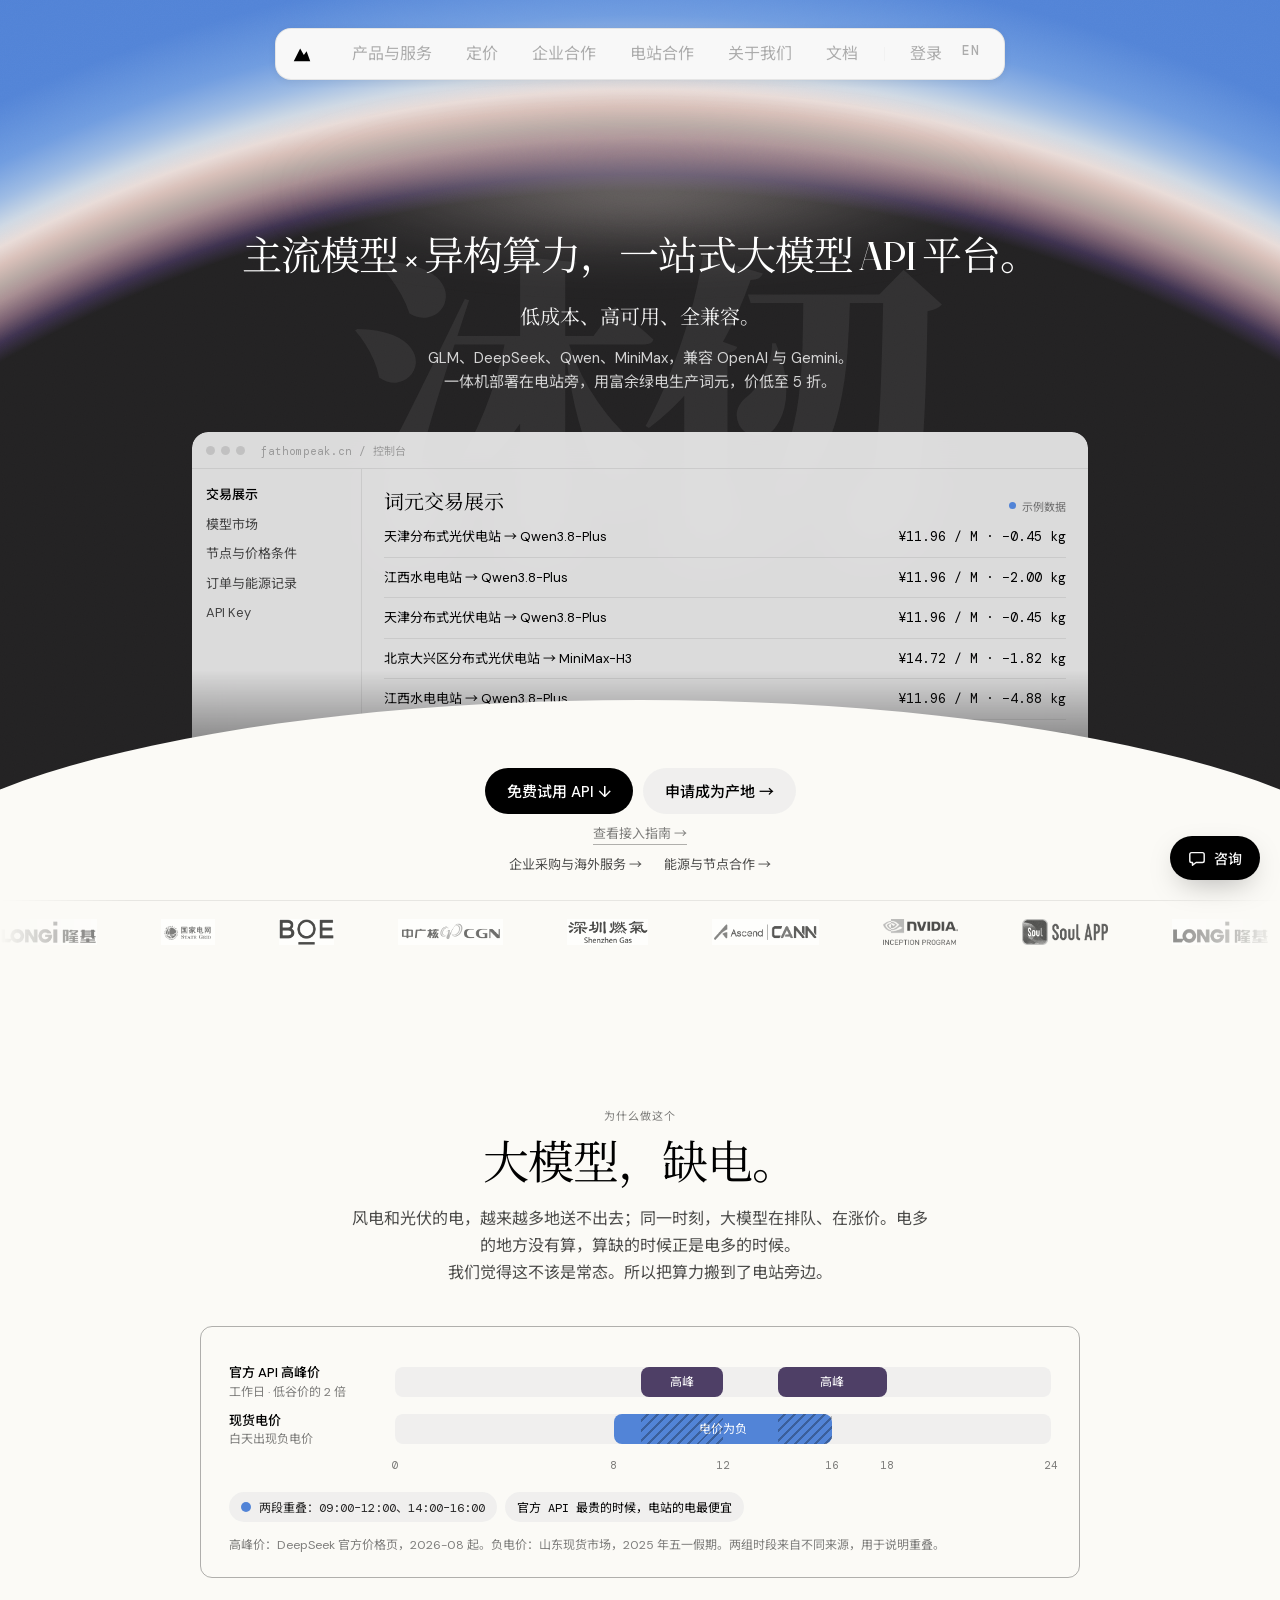
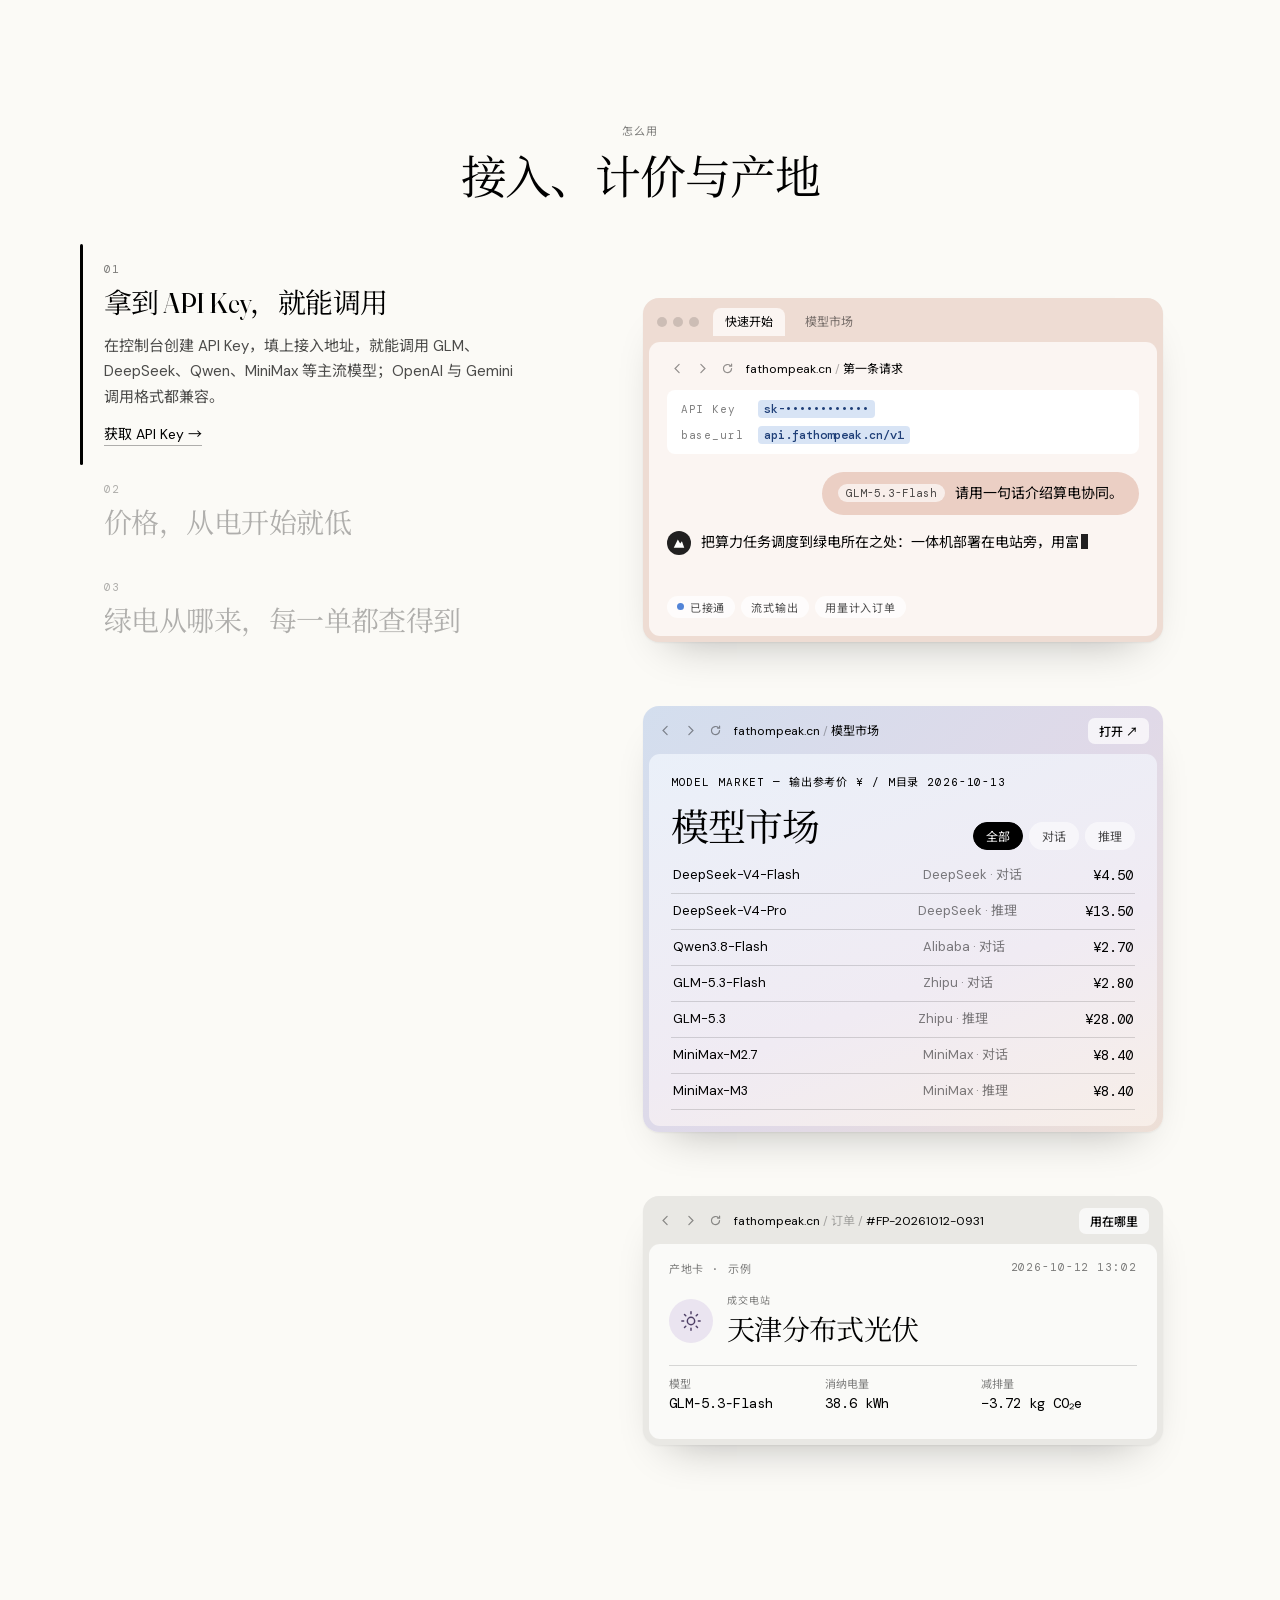
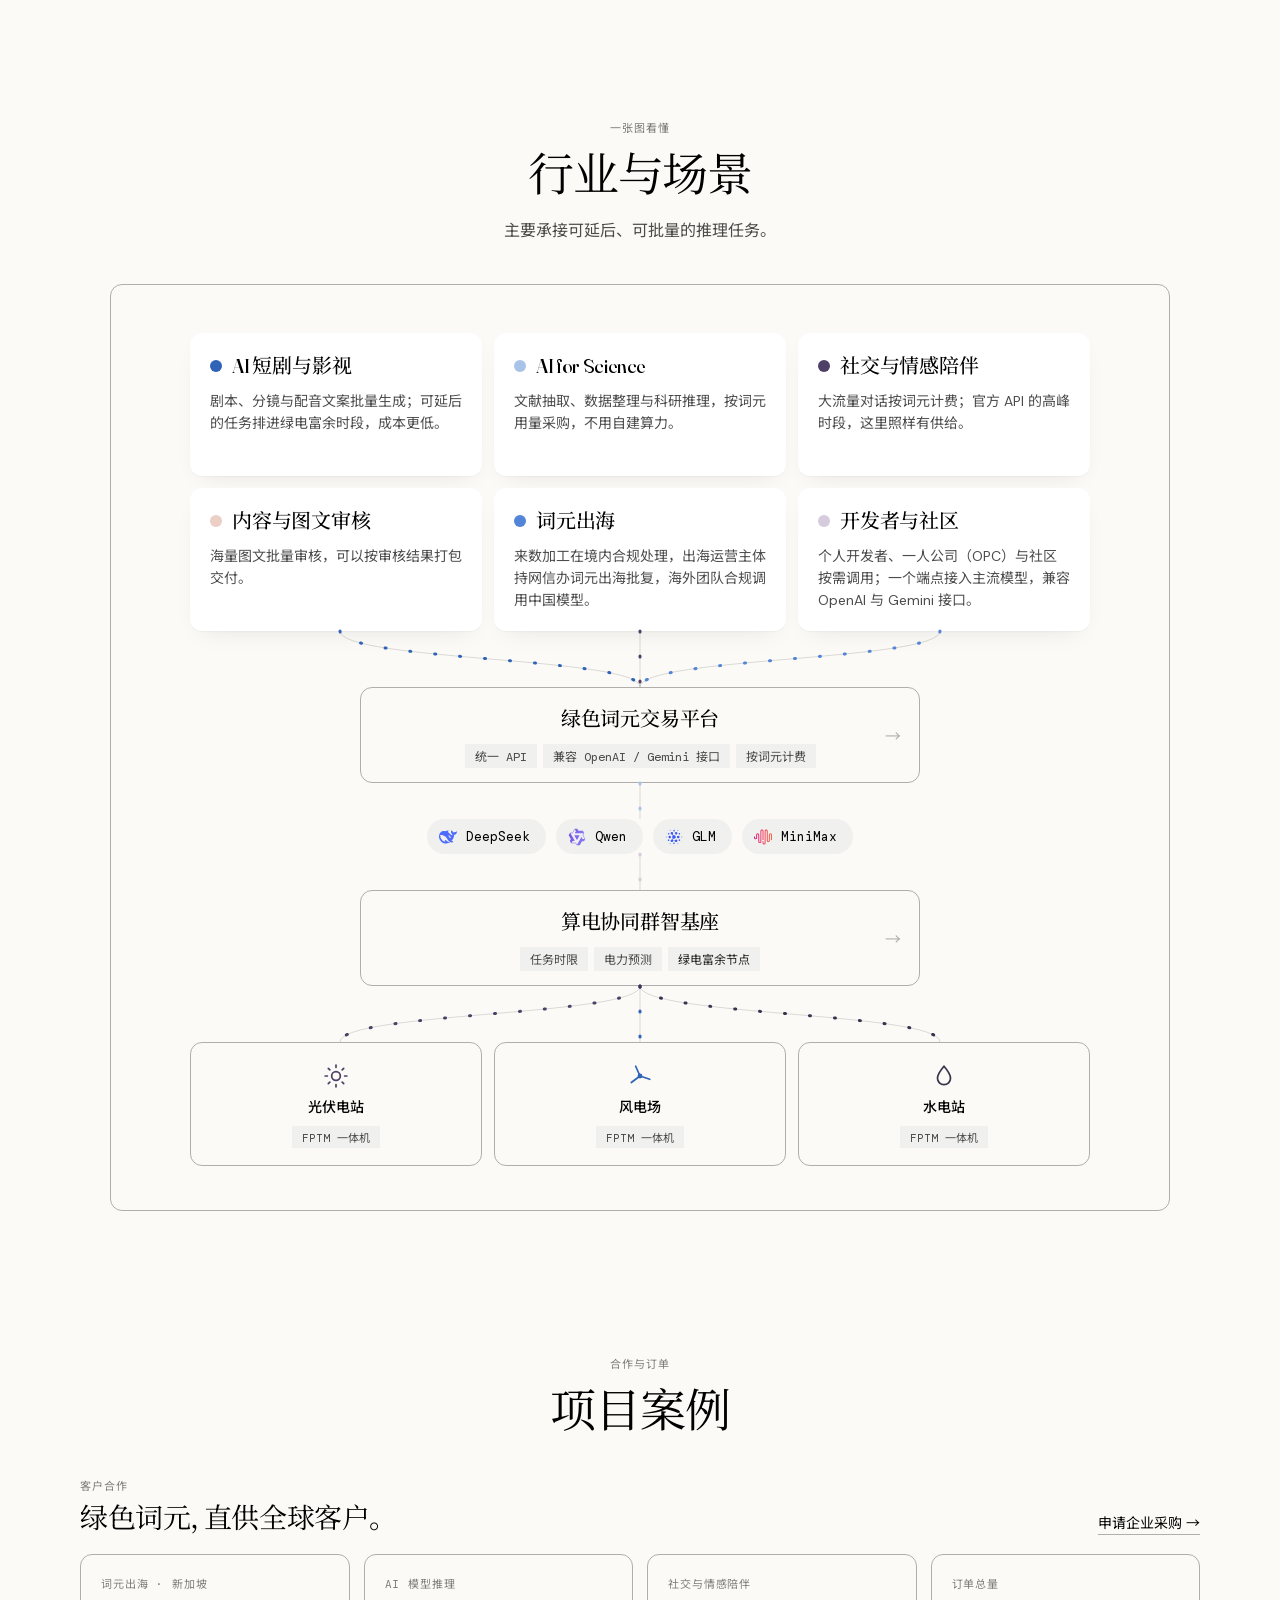
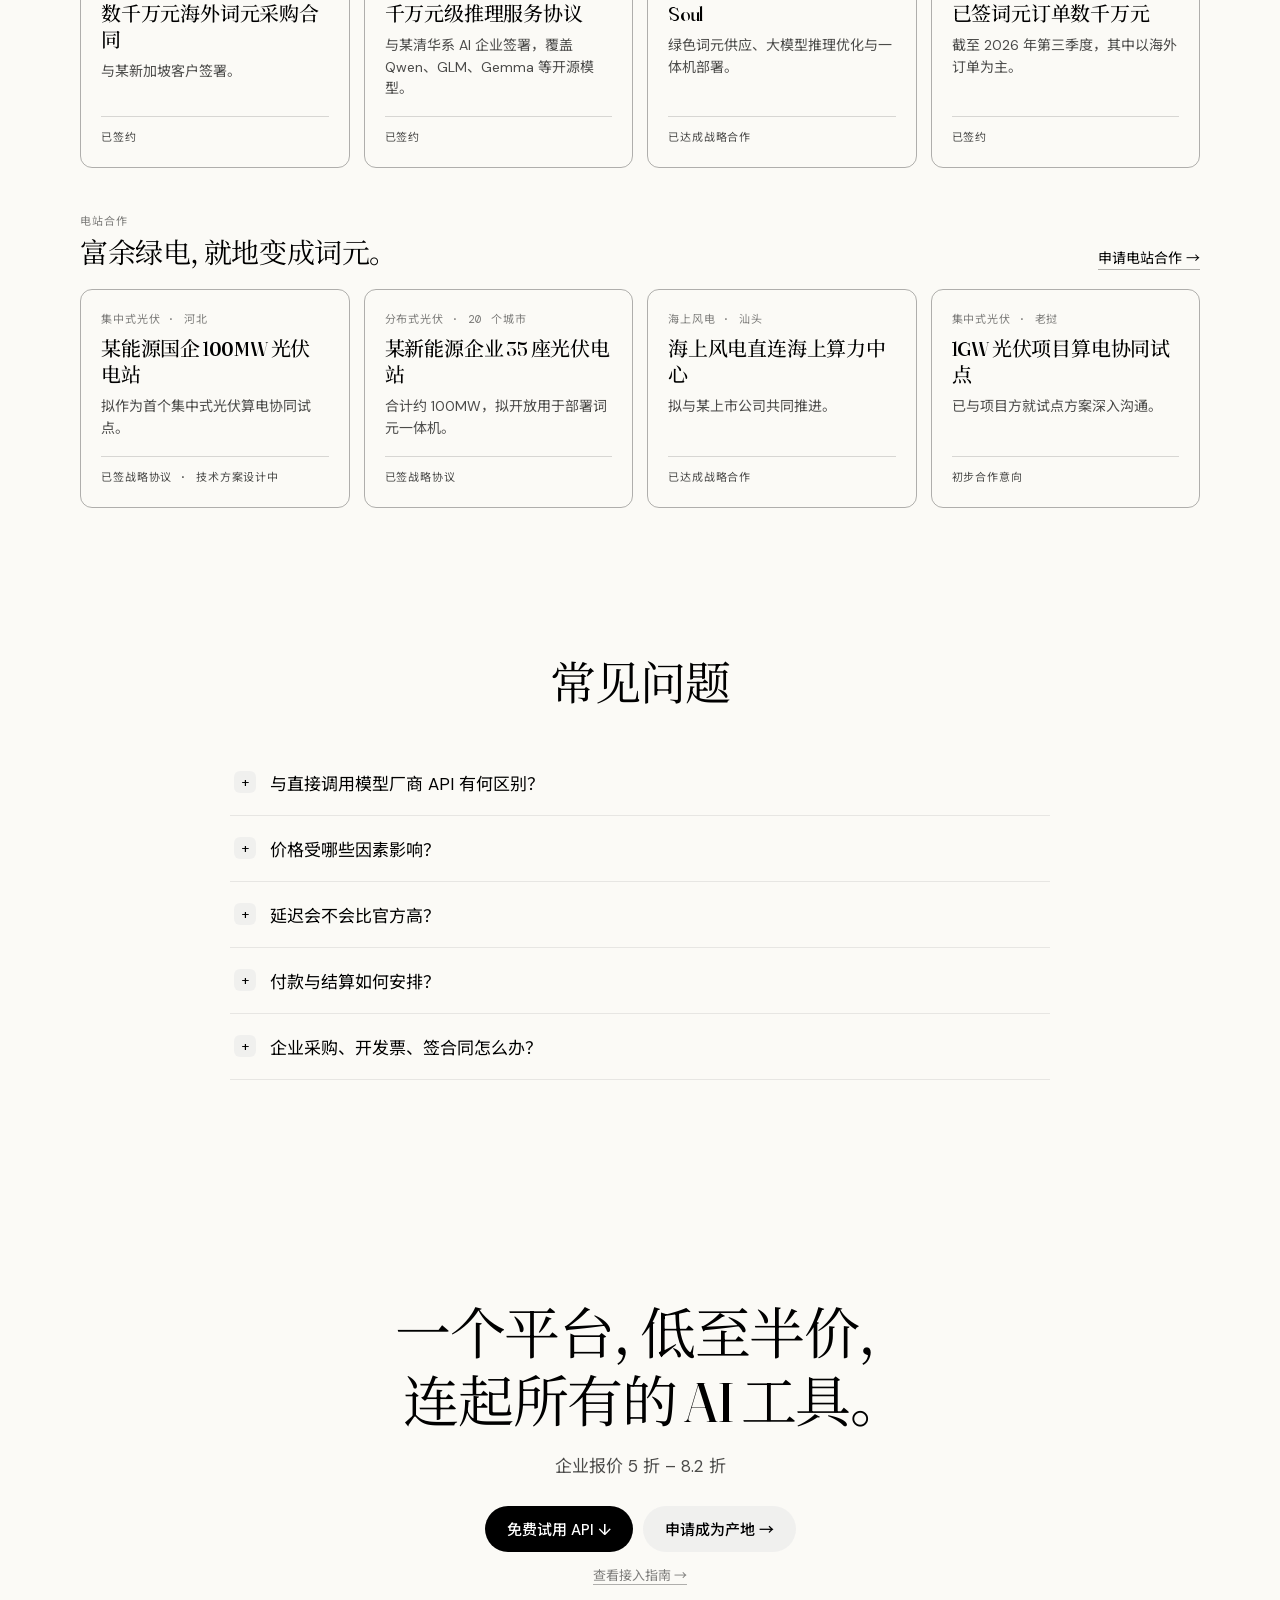
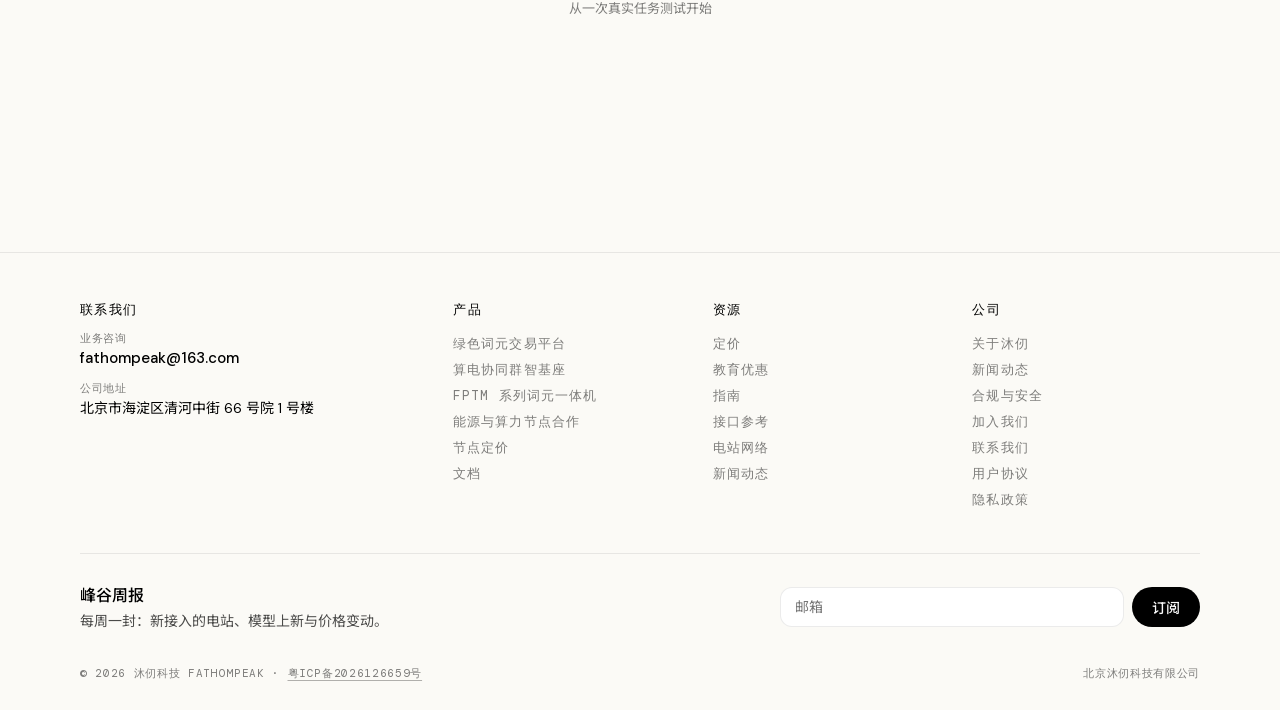
==== commit 7710a30f: "Super-admin channels rebuilt after new-api: card/table list with inline priority and weight, filters" ====
--- a/index.html
+++ b/index.html
@@ -1743,6 +1743,45 @@
 .rt-soon{font-style:normal;font:400 10.5px var(--mono);letter-spacing:.04em;color:var(--ink-50);margin-left:8px;padding:1px 6px;border-radius:999px;background:rgba(0,0,0,.05)}
 .bt[data-role="root"] .bt-nav button:has(.rt-soon){color:var(--ink-50)}
 .rt-sh2{margin:0 0 14px}
+/* 渠道接入（10-15 夜，对照原后台渠道页） */
+.rt-rel{display:flex;flex-wrap:wrap;align-items:stretch;gap:6px;margin:-4px 0 20px} .rt-rel i{font-style:normal;color:var(--ink-50);align-self:center}
+.rt-rel button{appearance:none;border:1px solid var(--line);background:rgba(255,255,255,.72);border-radius:12px;padding:8px 12px;text-align:left;cursor:pointer;display:grid;gap:2px;min-width:0;font:inherit;color:var(--ink)} .rt-rel button b{font:500 13.5px var(--sans)} .rt-rel button span{font-size:12px;color:var(--ink-70)}
+.rt-rel button.on{border-color:#000;background:#fff;box-shadow:0 6px 18px -12px rgba(61,49,79,.5)} .rt-rel button:hover{background:#fff}
+.rt-chbar{display:flex;justify-content:space-between;align-items:center;gap:12px;flex-wrap:wrap;margin:0 0 12px} .rt-chbar-l{display:flex;gap:8px;flex-wrap:wrap;align-items:center}
+.rt-chip2{appearance:none;border:1px solid var(--line);background:#fff;border-radius:999px;padding:6px 12px;font:400 13px var(--sans);cursor:pointer}
+.rt-sw{display:inline-flex;align-items:center;gap:8px;border:1px solid var(--line);background:#fff;border-radius:999px;padding:6px 12px;font-size:13px;cursor:pointer} .rt-sw input{accent-color:#000}
+.rt-chflt{flex-wrap:wrap} .rt-chflt .in{flex:1 1 200px} .rt-view{display:inline-flex;border:1px solid var(--line);border-radius:999px;padding:2px;background:#fff} .rt-view button{appearance:none;border:0;background:transparent;border-radius:999px;padding:5px 12px;font:400 13px var(--sans);cursor:pointer;color:var(--ink-70)} .rt-view button.on{background:#000;color:#fff}
+.rt-bulk{display:flex;gap:8px;align-items:center;flex-wrap:wrap;padding:10px 14px;border:1px solid rgba(0,0,0,.2);border-radius:12px;background:#fff;margin:0 0 12px;font-size:14px}
+.rt-chg{display:grid;grid-template-columns:repeat(auto-fill,minmax(300px,1fr));gap:14px;margin:0 0 18px} .rt-chgt{font:500 13px var(--sans);margin:6px 0 8px;color:var(--ink-70)}
+.rt-ccard{background:#fff;border:1px solid var(--line);border-radius:16px;padding:14px 16px 12px;display:grid;gap:10px;min-width:0;position:relative} .rt-ccard.off{opacity:.62}
+.rt-ccard .hd{display:flex;align-items:center;gap:8px} .rt-ccard .hd .v{font-size:14px;color:var(--ink-70);flex:1;min-width:0;overflow:hidden;text-overflow:ellipsis;white-space:nowrap}
+.rt-ccard .acts{display:flex;gap:2px} .rt-ccard .acts button{appearance:none;border:0;background:transparent;width:30px;height:30px;border-radius:8px;display:grid;place-items:center;cursor:pointer;color:var(--ink-70)} .rt-ccard .acts button:hover{background:rgba(0,0,0,.05);color:#000} .rt-ccard .acts button.danger{color:#B3261E} .rt-ccard .acts svg{width:17px;height:17px}
+.rt-ccard .body{display:grid;grid-template-columns:1.2fr 1fr 1fr;gap:6px 12px;align-items:end}
+.rt-ccard .body .k{font-size:11.5px;color:var(--ink-70);letter-spacing:0;text-transform:none} .rt-ccard .nm{font-size:15px;font-weight:500;word-break:break-all} .rt-ccard .id{font:400 11.5px var(--mono);color:var(--ink-70)}
+.rt-ccard .in.cs-pr{width:100%;text-align:center;height:34px}
+.rt-ccard .ft{display:flex;gap:6px;flex-wrap:wrap;align-items:center} .rt-gtag{font:400 12px var(--mono);color:#2F63B8;background:#EEF3FB;border-radius:999px;padding:2px 9px}
+.rt-ccard .sel{position:absolute;left:-8px;top:-8px;width:22px;height:22px;accent-color:#000}
+.rt-dlgwrap{position:fixed;inset:0;z-index:200;background:rgba(24,22,32,.38);display:flex;align-items:center;justify-content:center;padding:16px}
+.rt-dlg{background:var(--paper,#F8F8F8);width:min(1100px,100%);max-height:calc(100vh - 32px);border-radius:20px;display:flex;flex-direction:column;overflow:hidden;box-shadow:0 30px 80px -30px rgba(0,0,0,.5)}
+.rt-dlghd{position:relative;padding:18px 56px 10px 22px;background:#fff;border-bottom:1px solid var(--line)} .rt-dlgt{display:flex;align-items:center;gap:10px;flex-wrap:wrap} .rt-dlgt h3{margin:0;font:500 19px var(--sans)} .rt-dlgic{width:34px;height:34px;border-radius:10px;background:#EEF3FB;display:grid;place-items:center}
+.rt-ven .mk-sel{height:32px} .rt-x{position:absolute;right:14px;top:14px;appearance:none;border:0;background:transparent;font-size:24px;line-height:1;width:36px;height:36px;border-radius:10px;cursor:pointer} .rt-x:hover{background:rgba(0,0,0,.05)}
+.rt-cetabs{margin:0;padding:0 22px;background:#fff}
+.rt-dlgbd{overflow:auto;padding:18px 22px 8px;flex:1}
+.rt-cep[data-tab="conn"]{display:grid;grid-template-columns:1fr 1fr;gap:22px} .rt-cep[data-tab="conn"][hidden]{display:none} .rt-cecol{display:grid;gap:12px;align-content:start;min-width:0}
+.rt-ceh{margin:6px 0 2px;font:500 15px var(--sans);display:grid;gap:2px} .rt-ceh span{font:400 12.5px var(--sans);color:var(--ink-70)}
+.rt-tagin{display:flex;flex-wrap:wrap;gap:6px;min-height:44px;padding:8px;border:1px solid var(--line);border-radius:12px;background:#fff}
+.rt-chipx{display:inline-flex;align-items:center;gap:4px;font:400 13px var(--mono);background:#F1F1F1;border-radius:999px;padding:3px 4px 3px 10px} .rt-chipx.new{background:#FBF4EC} .rt-chipx.np{background:#EEF3FB}
+.rt-chipx button{appearance:none;border:0;background:transparent;width:20px;height:20px;border-radius:50%;cursor:pointer;color:var(--ink-70)} .rt-chipx button:hover{background:rgba(0,0,0,.08)}
+.rt-addrow{display:flex;gap:8px;align-items:center;flex-wrap:wrap} .rt-addrow .in{flex:1 1 220px;height:38px}
+.rt-quick{display:grid;gap:6px} .rt-quick div{display:flex;gap:6px;flex-wrap:wrap} .rt-quick b{font-weight:500;font-size:14px}
+.rt-curkey{display:grid;grid-template-columns:1fr auto;gap:6px 12px;align-items:center;border-top:1px solid var(--line);padding-top:12px} .rt-curkey .mono{grid-column:1/-1;background:#fff;border:1px solid var(--line);border-radius:10px;padding:8px 12px;color:var(--ink-70)} .rt-curkey b{font-weight:500}
+.rt-maprow{display:grid;grid-template-columns:1fr auto 1fr auto;gap:8px;align-items:center;margin:0 0 8px} .rt-maprow .in{height:38px} .rt-maprow span{color:var(--ink-50)}
+.rt-g2{display:grid;grid-template-columns:1fr 1fr;gap:16px}
+.rt-cep textarea.in{height:auto;padding:10px 12px;line-height:1.5}
+.rt-dlgft{display:flex;justify-content:flex-end;gap:8px;padding:12px 22px;background:#fff;border-top:1px solid var(--line)}
+#rtCEerr{margin:0;padding:8px 22px;background:#FFF6F5}
+.rt-ok{color:#2E7D4F} .rt-bad{color:#B3261E}
+@media (max-width:860px){.rt-cep[data-tab="conn"],.rt-g2{grid-template-columns:1fr}.rt-ccard .body{grid-template-columns:1fr 1fr}.rt-maprow{grid-template-columns:1fr auto 1fr auto}}
 .bt-nav .rt-merged{display:none!important}
 .cs-p[data-p="bill"] > .cs-tiles.n4{grid-template-columns:repeat(2,minmax(0,1fr))} .cs-p[data-p="bill"] > .cs-tiles.n4 > div:nth-child(n+3){display:none}
 .rt-gtabs{margin:-6px 0 18px} .bt-pg .rt-gtabs{margin:4px 0 18px}
@@ -3004,10 +3043,10 @@
         <button type="button" data-p="usage"><svg viewBox="0 0 20 20" aria-hidden="true"><path d="M2.5 10h3l2.5-6 4 12 2.5-6h3" fill="none" stroke="currentColor" stroke-width="1.4" stroke-linecap="round" stroke-linejoin="round"/></svg><span>使用日志</span></button>
         <button type="button" data-p="stats" class="sup-new"><svg viewBox="0 0 20 20" aria-hidden="true"><path d="M4 16.5V10M8.7 16.5V4.5M13.3 16.5v-8M18 16.5H2" fill="none" stroke="currentColor" stroke-width="1.4" stroke-linecap="round" stroke-linejoin="round"/></svg><span>用量分析</span></button>
         <button type="button" data-p="rt-home" data-roles="root"><svg viewBox="0 0 20 20" aria-hidden="true"><rect x="3" y="3" width="6" height="6" rx="1.5" fill="none" stroke="currentColor" stroke-width="1.4"/><rect x="11" y="3" width="6" height="6" rx="1.5" fill="none" stroke="currentColor" stroke-width="1.4"/><rect x="3" y="11" width="6" height="6" rx="1.5" fill="none" stroke="currentColor" stroke-width="1.4"/><rect x="11" y="11" width="6" height="6" rx="1.5" fill="none" stroke="currentColor" stroke-width="1.4"/></svg><span>工作台</span></button>
-        <span class="cs-grp bt-grp bt-sub" data-roles="root">客户与合作</span>
+        <span class="cs-grp bt-grp bt-sub" data-roles="root">客户</span>
         <button type="button" data-p="root-users" data-roles="root"><svg viewBox="0 0 20 20" aria-hidden="true"><path d="M3 16.5h14M2.5 4.5h15v12h-15z M7.5 11a2 2 0 1 0 0-4 2 2 0 0 0 0 4z M4.8 14.2c.6-1.4 1.6-2 2.7-2s2.1.6 2.7 2 M12 8.5h3.5M12 11.5h3.5" fill="none" stroke="currentColor" stroke-width="1.4" stroke-linecap="round" stroke-linejoin="round"/></svg><span>个人用户</span></button>
         <button type="button" data-p="rt-orgs" data-roles="root"><svg viewBox="0 0 20 20" aria-hidden="true"><path d="M4 17V3.5h8V17 M12 7.5h4V17 M2.5 17h15 M6.5 6.5h3 M6.5 9.5h3 M6.5 12.5h3 M14 10.5h0 M14 13.5h0" fill="none" stroke="currentColor" stroke-width="1.4" stroke-linecap="round" stroke-linejoin="round"/></svg><span>企业客户</span></button>
-        <button type="button" data-p="rt-deals" data-roles="root"><svg viewBox="0 0 20 20" aria-hidden="true"><path d="M5 2.5h7l3 3v12H5z M12 2.5v3h3 M7.5 8.5h5 M7.5 11h5 M7.5 14.6c1-1.3 1.7-.4 2.3-1 .6.8 1.4.7 2.3.1" fill="none" stroke="currentColor" stroke-width="1.4" stroke-linecap="round" stroke-linejoin="round"/></svg><span>合约</span></button>
+        <button type="button" data-p="rt-deals" data-roles="root" class="rt-merged rt-scope-cut"><svg viewBox="0 0 20 20" aria-hidden="true"><path d="M5 2.5h7l3 3v12H5z M12 2.5v3h3 M7.5 8.5h5 M7.5 11h5 M7.5 14.6c1-1.3 1.7-.4 2.3-1 .6.8 1.4.7 2.3.1" fill="none" stroke="currentColor" stroke-width="1.4" stroke-linecap="round" stroke-linejoin="round"/></svg><span>合约</span></button>
         <span class="cs-grp bt-grp bt-sub" data-roles="root">中转</span>
         <button type="button" data-p="rt-ch" data-roles="root"><svg viewBox="0 0 20 20" aria-hidden="true"><rect x="3" y="4" width="5" height="5" rx="1" fill="none" stroke="currentColor" stroke-width="1.4"/><rect x="12" y="11" width="5" height="5" rx="1" fill="none" stroke="currentColor" stroke-width="1.4"/><path d="M8 6.5h4.5v4.5" fill="none" stroke="currentColor" stroke-width="1.4" stroke-linecap="round" stroke-linejoin="round"/></svg><span>渠道接入</span></button>
         <button type="button" data-p="root-models" data-roles="root"><svg viewBox="0 0 20 20" aria-hidden="true"><path d="M10 2.5 16.5 6v8L10 17.5 3.5 14V6Z M3.5 6 10 9.5 16.5 6 M10 9.5v8" fill="none" stroke="currentColor" stroke-width="1.4" stroke-linejoin="round"/></svg><span>模型与定价</span></button>
@@ -3018,8 +3057,8 @@
         <button type="button" data-p="ad-report" data-roles="root"><svg viewBox="0 0 20 20" aria-hidden="true"><path d="M3 16.5h14 M5 14V9M9 14V5M13 14v-6M17 14V8" fill="none" stroke="currentColor" stroke-width="1.4" stroke-linecap="round" stroke-linejoin="round"/></svg><span>对账与报表<i class="rt-soon">待接入</i></span></button>
         <span class="cs-grp bt-grp bt-sub" data-roles="root">绿电</span>
         <button type="button" data-p="ad-plants" data-roles="root"><svg viewBox="0 0 20 20" aria-hidden="true"><path d="M10 2.5v3M4.7 4.7l2.1 2.1M15.3 4.7l-2.1 2.1 M10 13a3.5 3.5 0 1 0 0-7 3.5 3.5 0 0 0 0 7Z M5 17.5h10M7 15.5h6" fill="none" stroke="currentColor" stroke-width="1.4" stroke-linecap="round" stroke-linejoin="round"/></svg><span>电站与时段<i class="rt-soon">待接入</i></span></button>
-        <span class="cs-grp bt-grp bt-sub" data-roles="root">内容</span>
-        <button type="button" data-p="root-content" data-roles="root"><svg viewBox="0 0 20 20" aria-hidden="true"><path d="M4 4.5h12v8H8l-4 3Z" fill="none" stroke="currentColor" stroke-width="1.4" stroke-linejoin="round"/><path d="M7 7.5h6M7 10h4" stroke="currentColor" stroke-width="1.4" stroke-linecap="round"/></svg><span>官网与公告</span></button>
+        <span class="cs-grp bt-grp bt-sub rt-merged" data-roles="root">内容</span>
+        <button type="button" data-p="root-content" data-roles="root" class="rt-merged rt-scope-cut"><svg viewBox="0 0 20 20" aria-hidden="true"><path d="M4 4.5h12v8H8l-4 3Z" fill="none" stroke="currentColor" stroke-width="1.4" stroke-linejoin="round"/><path d="M7 7.5h6M7 10h4" stroke="currentColor" stroke-width="1.4" stroke-linecap="round"/></svg><span>官网与公告</span></button>
         <span class="cs-grp bt-grp bt-sub" data-roles="root">运营</span>
         <button type="button" data-p="ad-alerts" data-roles="root"><svg viewBox="0 0 20 20" aria-hidden="true"><path d="M5.5 13.5V9a4.5 4.5 0 0 1 9 0v4.5l1.5 2h-12Z M8.5 17.5h3" fill="none" stroke="currentColor" stroke-width="1.4" stroke-linecap="round" stroke-linejoin="round"/></svg><span>告警<i class="rt-soon">待接入</i></span></button>
         <button type="button" data-p="ad-logs" data-roles="root"><svg viewBox="0 0 20 20" aria-hidden="true"><path d="M2.5 10h3l2.5-6 4 12 2.5-6h3" fill="none" stroke="currentColor" stroke-width="1.4" stroke-linecap="round" stroke-linejoin="round"/></svg><span>日志<i class="rt-soon">待接入</i></span></button>
@@ -3312,7 +3351,17 @@
         <div class="cs-empty" id="rtTodo0"><b>没有待处理的单据</b><span>官网的开户申请、联系销售和电站合作线索，以及教育认证、银行到账、开票和退款申请、未处理告警都汇总到这里。</span></div>
       </div>
       <div class="cs-p" data-p="rt-ch">
-        <div class="cs-hd"><div><h2>渠道接入</h2><p>渠道是上游厂商的一个账号或地址；同一厂商可以有多个渠道，同一个对外模型也可以由多个渠道提供。三步接入，然后到「基础定价」设 C 端价。</p></div></div>
+        <div class="cs-hd"><div><h2>渠道接入</h2><p>渠道是上游厂商的一个账号或地址。每个渠道写清楚连哪里、用哪个密钥、提供哪些模型、给哪些分组用，以及路由和请求转换怎么配。</p></div></div>
+        <nav class="rt-rel" aria-label="中转与客户的关系"><button type="button" data-go="rt-ch" aria-current="page" class="on"><b>渠道</b><span>连上游、提供哪些模型、给哪些分组</span></button><i aria-hidden="true">→</i><button type="button" data-go="root-models"><b>模型</b><span>对外名称、能力、上下架</span></button><i aria-hidden="true">→</i><button type="button" data-go="rt-price"><b>定价</b><span>基础价、分时价、个人套餐</span></button><i aria-hidden="true">→</i><button type="button" data-go="rt-orgs"><b>企业客户</b><span>绑定渠道 → 可用模型 → 合同价</span></button></nav>
+        <div class="rt-chbar">
+          <div class="rt-chbar-l"><button type="button" class="rt-chip2" id="rtRetry" title="全局请求重试次数，在「路由与转换」里改">最大重试：<b id="rtRetryN">0</b></button><label class="rt-sw"><input type="checkbox" id="rtChBatch"><span>批量操作</span></label><label class="rt-sw"><input type="checkbox" id="rtChTag"><span>标签模式</span></label><label class="rt-sw"><input type="checkbox" id="rtChIdSort"><span>使用 ID 排序</span></label></div>
+          <button class="btn black sm" type="button" id="rtChNew">创建渠道</button>
+        </div>
+        <div class="cs-bar rt-chflt"><input class="in" id="rtChQ" placeholder="按名称或 ID 筛选" aria-label="按名称或 ID 筛选渠道" autocomplete="off"><input class="in" id="rtChMq" placeholder="按模型筛选" aria-label="按模型筛选渠道" autocomplete="off"><select class="mk-sel" id="rtChSt" aria-label="状态"><option value="">全部状态</option><option value="on">已启用</option><option value="off">已停用</option></select><select class="mk-sel" id="rtChVf" aria-label="类型"><option value="">全部类型</option><option value="DeepSeek">DeepSeek</option><option value="Zhipu">智谱</option><option value="Alibaba">阿里云百炼</option><option value="MiniMax">MiniMax</option><option value="openai">OpenAI 兼容</option><option value="anthropic">Anthropic 兼容</option><option value="gemini">Gemini 兼容</option><option value="other">其他</option></select><select class="mk-sel" id="rtChGf" aria-label="分组"><option value="">全部分组</option></select><span class="rt-view" role="group" aria-label="视图"><button type="button" class="on" data-view="card" aria-pressed="true">卡片</button><button type="button" data-view="table" aria-pressed="false">表格</button></span></div>
+        <div class="rt-bulk" id="rtChBulk" hidden><span>已选 <b id="rtChSel">0</b> 个渠道</span><button class="btn gray sm" type="button" data-bulk="on">启用</button><button class="btn gray sm" type="button" data-bulk="off">停用</button><button class="btn gray sm" type="button" data-bulk="test">测试</button></div>
+        <div id="rtChList"></div>
+        <div class="cs-empty" id="rtChList0" hidden><b>没有符合筛选的渠道</b><span>换个条件，或点「创建渠道」。</span></div>
+        <div class="rt-legacy" hidden>
         <ol class="rt-steps" id="rtSteps"><li><button type="button" class="on" data-step="1" aria-current="step"><b>1</b><span>新建渠道</span></button></li><li><button type="button" data-step="2" disabled><b>2</b><span>获取上游模型</span></button></li><li><button type="button" data-step="3" disabled><b>3</b><span>选模型接入</span></button></li><li><button type="button" data-step="4" disabled><b>4</b><span>设基础价</span></button></li></ol>
         <form class="cs-ntf rt-step" id="rtChF" data-step="1" novalidate>
           <h3 class="cs-h3 rt-sh" tabindex="-1">第 1 步 · 新建渠道</h3>
@@ -3390,23 +3439,96 @@
             <div class="rt-confirm" id="rtChDConfirm" hidden><p>停用 <b></b>：<span id="rtChDConfirmT"></span></p><button class="btn black sm" type="button" id="rtChDConfirmY">确认停用</button><button class="btn gray sm" type="button" id="rtChDConfirmN">取消</button></div>
           </div>
         </div>
+        </div>
+      <div class="rt-dlgwrap" id="rtCE" hidden>
+        <div class="rt-dlg" role="dialog" aria-modal="true" aria-labelledby="rtCET">
+          <div class="rt-dlghd">
+            <div class="rt-dlgt"><span class="rt-dlgic" id="rtCEic" aria-hidden="true"></span><h3 id="rtCET">编辑渠道</h3><label class="rt-ven"><select class="mk-sel" id="rtCEv" aria-label="厂商 / 协议"><option value="DeepSeek">DeepSeek</option><option value="Zhipu">智谱</option><option value="Alibaba">阿里云百炼</option><option value="MiniMax">MiniMax</option><option value="openai">OpenAI 兼容</option><option value="anthropic">Anthropic 兼容</option><option value="gemini">Gemini 兼容</option><option value="other">其他</option></select></label><span class="cs-st ok" id="rtCEst">已启用</span></div>
+            <p class="cs-help" id="rtCEsub">更新渠道配置，完成后点击保存。</p>
+            <button type="button" class="rt-x" id="rtCEx" aria-label="关闭">×</button>
+          </div>
+          <div class="rt-tabs rt-cetabs" role="tablist" id="rtCETabs"><button type="button" role="tab" class="on" data-tab="conn" aria-selected="true">连接与模型</button><button type="button" role="tab" data-tab="route" aria-selected="false">路由与映射</button><button type="button" role="tab" data-tab="req" aria-selected="false">请求与响应</button><button type="button" role="tab" data-tab="other" aria-selected="false">其他设置</button></div>
+          <form id="rtCEF" novalidate>
+          <div class="rt-dlgbd">
+            <div class="rt-cep" data-tab="conn">
+              <div class="rt-cecol">
+                <h4 class="rt-ceh">基本信息<span>名称、供应商类型和可用状态。</span></h4>
+                <div class="cs-f"><label for="rtCEn">名称 *</label><input class="in" id="rtCEn" name="name" autocomplete="off"></div>
+                <div class="cs-f" id="rtCEorgF"><label for="rtCEo">OpenAI 组织</label><input class="in mono" id="rtCEo" name="org" placeholder="org-..." autocomplete="off"><p class="cs-help">OpenAI 组织 ID（可选）。</p></div>
+                <h4 class="rt-ceh">凭证<span>身份验证。</span></h4>
+                <div class="cs-f"><label for="rtCEb">API 地址</label><input class="in mono" id="rtCEb" name="base" placeholder="https://" autocomplete="off" spellcheck="false"><p class="cs-help">自定义 API 基础地址。官方渠道已内置地址，只有第三方代理或特殊端点才填；不要带 /v1 或末尾斜杠。</p></div>
+                <div class="cs-f"><label for="rtCEk" id="rtCEkL">API 密钥</label><textarea class="in mono" id="rtCEk" name="key" rows="2" autocomplete="off" spellcheck="false"></textarea><p class="cs-help" id="rtCEkH">输入新密钥以更新，或留空保留当前密钥。</p></div>
+                <div class="rt-curkey" id="rtCEcur"><div><b>当前密钥</b><p class="cs-help">需要验证身份才能显示已保存的密钥。</p></div><span class="mono">隐藏 · 验证以显示</span><button class="btn gray sm" type="button" id="rtCEshow">显示密钥</button></div>
+              </div>
+              <div class="rt-cecol">
+                <h4 class="rt-ceh">模型与分组<span>这个渠道提供的模型、能用它的分组。</span></h4>
+                <div class="cs-f"><span class="cs-lb">模型 *</span><div class="rt-tagin" id="rtCEm"></div><div class="rt-addrow"><input class="in mono" id="rtCEmi" placeholder="输入模型 ID，回车添加；多个用逗号分隔" aria-label="添加模型" autocomplete="off" spellcheck="false"><button class="btn gray sm" type="button" id="rtCEma">添加</button></div><p class="cs-help">目录里没有的模型会作为新模型加入「模型」，默认下架、未设价。</p></div>
+                <div class="rt-quick"><b>快捷操作</b><div><button class="btn gray sm" type="button" id="rtCEfill">填入相关模型</button><button class="btn gray sm" type="button" id="rtCEup">从上游获取</button><button class="btn gray sm" type="button" id="rtCEcp">全部复制</button><button class="btn gray sm" type="button" id="rtCEclr">清除全部</button></div></div>
+                <div class="cs-f"><span class="cs-lb">分组 *</span><div class="rt-tagin" id="rtCEg"></div><div class="rt-addrow"><input class="in mono" id="rtCEgi" placeholder="输入分组，回车添加" aria-label="添加分组" autocomplete="off"><button class="btn gray sm" type="button" id="rtCEga">添加</button></div><p class="cs-help">能用这个渠道的用户分组；个人用户默认在 default 组。企业客户另按「企业客户 › 绑定渠道」决定。</p></div>
+              </div>
+            </div>
+            <div class="rt-cep" data-tab="route" hidden>
+              <h4 class="rt-ceh">模型映射<span>把客户请求里的模型名换成这个渠道对应的上游模型名。</span></h4>
+              <div class="rt-view rt-mapmode" role="group" aria-label="编辑方式"><button type="button" class="on" data-mm="vis" aria-pressed="true">可视化</button><button type="button" data-mm="json" aria-pressed="false">JSON</button></div>
+              <div id="rtCEmap"></div>
+              <textarea class="in mono" id="rtCEmapj" rows="5" hidden aria-label="模型映射 JSON" spellcheck="false"></textarea>
+              <div class="rt-addrow"><button class="btn gray sm" type="button" id="rtCEmapa">添加映射</button></div>
+              <h4 class="rt-ceh">路由策略<span>优先级高的渠道先被选中；同优先级按权重分流。</span></h4>
+              <div class="rt-g2"><div class="cs-f"><label for="rtCEp">优先级</label><input class="in mono" id="rtCEp" name="prio" inputmode="numeric"></div><div class="cs-f"><label for="rtCEw">权重</label><input class="in mono" id="rtCEw" name="weight" inputmode="numeric"><p class="cs-help">用于负载均衡，权重越高请求越多。</p></div></div>
+              <div class="rt-g2"><div class="cs-f"><label for="rtCEt">测试模型</label><select class="mk-sel" id="rtCEt" name="test"></select><p class="cs-help">「测试」时用它发一条请求。</p></div><div class="cs-f"><span class="cs-lb">自动封禁</span><label class="f-chk"><input type="checkbox" name="ban"><span>请求失败达到阈值后自动停用这个渠道</span></label></div></div>
+            </div>
+            <div class="rt-cep" data-tab="req" hidden>
+              <h4 class="rt-ceh">状态码映射<span>把上游返回的状态码换成给客户的状态码。</span></h4>
+              <div id="rtCEcode"></div>
+              <div class="rt-addrow"><button class="btn gray sm" type="button" id="rtCEcodea">添加行</button></div>
+              <h4 class="rt-ceh">参数覆盖<span>覆盖请求参数，JSON 格式；不能覆盖 stream。</span></h4>
+              <textarea class="in mono" id="rtCEpo" name="param" rows="5" placeholder='{"temperature": 0.7}' spellcheck="false"></textarea>
+              <div class="rt-addrow"><button class="btn gray sm" type="button" data-fmt="rtCEpo">格式化 JSON</button><span class="cs-help" id="rtCEpoS"></span></div>
+              <h4 class="rt-ceh">请求头覆盖<span>追加或改写发给上游的请求头，JSON 格式。</span></h4>
+              <textarea class="in mono" id="rtCEho" name="headers" rows="4" placeholder='{"X-Custom": "value"}' spellcheck="false"></textarea>
+              <div class="rt-addrow"><button class="btn gray sm" type="button" data-fmt="rtCEho">格式化 JSON</button><span class="cs-help" id="rtCEhoS"></span></div>
+              <h4 class="rt-ceh">响应与透传</h4>
+              <label class="f-chk"><input type="checkbox" name="fmt"><span>强制格式化：把上游响应统一成 OpenAI 格式</span></label>
+              <label class="f-chk"><input type="checkbox" name="pass"><span>请求体透传：原样转发请求体，不做参数转换</span></label>
+              <label class="f-chk"><input type="checkbox" name="passf"><span>字段透传：保留上游返回里的额外字段</span></label>
+              <div class="cs-f"><label for="rtCEsys">系统提示词</label><textarea class="in" id="rtCEsys" name="sys" rows="3" spellcheck="false"></textarea><label class="f-chk"><input type="checkbox" name="sysov"><span>覆盖客户自己的系统提示（不勾则拼在前面）</span></label></div>
+            </div>
+            <div class="rt-cep" data-tab="other" hidden>
+              <div class="rt-g2"><div class="cs-f"><label for="rtCEtag">标签</label><input class="in" id="rtCEtag" name="tags" placeholder="逗号分隔；「标签模式」按它分组" autocomplete="off"></div><div class="cs-f"><label for="rtCEnote">备注</label><input class="in" id="rtCEnote" name="note" autocomplete="off"></div></div>
+              <label class="f-chk"><input type="checkbox" name="autooff"><span>定期测试失败时自动禁用，恢复后自动启用</span></label>
+              <div class="rt-danger" id="rtCEdz"><div><b id="rtCEdzT">停用渠道</b><p class="cs-help" id="rtCEdzP"></p></div><button class="btn gray sm" type="button" id="rtCEtog">停用渠道</button></div>
+              <div class="rt-confirm" id="rtCEcf" hidden><p id="rtCEcfT"></p><button class="btn black sm" type="button" id="rtCEcfY">确认停用</button><button class="btn gray sm" type="button" id="rtCEcfN">取消</button></div>
+              <p class="cs-help">「其他设置」按 new-api 渠道文档整理，和现网逐项核对后再定稿。</p>
+            </div>
+          </div>
+          <p class="rt-err" id="rtCEerr" role="alert" hidden></p>
+          <div class="rt-dlgft"><button class="btn gray sm" type="button" id="rtCEc">取消</button><button class="btn black sm" type="submit" id="rtCEs">保存</button></div>
+          </form>
+        </div>
+      </div>
       </div>
       <div class="cs-p" data-p="rt-route">
-        <div class="cs-hd"><div><h2>路由与转换</h2><p>每个渠道的映射、优先级、权重、重试和请求 / 响应转换的入口。编辑沿用原后台的渠道页面，同一配置只有一个来源。</p></div></div>
+        <div class="cs-hd"><div><h2>路由与转换</h2><p>每个渠道的映射、优先级、权重和请求 / 响应转换一览；点「编辑」在这里直接改，和「渠道接入」用同一个编辑框。</p></div></div>
         <h3 class="cs-h3">按渠道</h3>
-        <div class="tbl"><table class="cs-tbl cs-wide"><thead><tr><th>渠道</th><th class="r">模型映射</th><th class="r">优先级</th><th class="r">权重</th><th>测试模型</th><th>自动封禁</th><th>参数覆盖</th><th>请求头</th><th>状态码映射</th><th><span class="sr">操作</span></th></tr></thead><tbody id="rtRoute"></tbody></table></div>
+        <div class="tbl"><table class="cs-tbl cs-wide"><thead><tr><th>渠道</th><th>模型映射</th><th class="r">优先级</th><th class="r">权重</th><th>测试模型</th><th>自动封禁</th><th>参数覆盖</th><th>请求头</th><th>状态码映射</th><th><span class="sr">操作</span></th></tr></thead><tbody id="rtRoute"></tbody></table></div>
         <div class="cs-empty" id="rtRoute0"><b>还没有渠道</b><span>先在「渠道接入」接入渠道。</span></div>
         <h3 class="cs-h3">按模型</h3>
         <p class="cs-help">一个对外模型背后有哪些渠道、谁先被选中。优先级高的先用，同优先级按权重分流。</p>
         <div class="tbl"><table class="cs-tbl cs-wide"><thead><tr><th>模型</th><th>提供渠道（按优先级）</th><th>上架</th></tr></thead><tbody id="rtRouteM"></tbody></table></div>
         <div class="cs-empty" id="rtRouteM0"><b>还没有模型</b><span>先在「渠道接入」接入模型。</span></div>
-        <h3 class="cs-h3">全局可靠性 <a class="ul rt-native" href="https://admin.fathompeak.cn/system-settings/site/system-info" target="_blank" rel="noopener">打开系统设置 ↗</a></h3>
-        <dl class="cs-dl rt-dl2"><dt>请求重试次数</dt><dd class="rt-na">未接入</dd><dt>自动重试的状态码</dt><dd class="rt-na">未接入</dd><dt>定期渠道测试</dt><dd class="rt-na">未接入</dd><dt>自动恢复与禁用规则</dt><dd class="rt-na">未接入</dd></dl>
-        <p class="cs-help">这些是全局策略；渠道上的优先级、权重是局部覆盖。「可配置」不等于「已启用」，以系统设置里的实际值为准。</p>
+        <h3 class="cs-h3">全局可靠性</h3>
+        <form class="cs-ntf" id="rtRelF" novalidate>
+          <div class="rt-g2"><div class="cs-f"><label for="rtRl1">请求重试次数</label><input class="in mono" id="rtRl1" name="retry" inputmode="numeric" value="0"><p class="cs-help">失败后换下一个渠道重试的次数；0 表示不重试。</p></div><div class="cs-f"><label for="rtRl2">自动重试的状态码</label><input class="in mono" id="rtRl2" name="codes" placeholder="例：429, 500-599" autocomplete="off"></div></div>
+          <div class="rt-g2"><div class="cs-f"><span class="cs-lb">定期渠道测试</span><label class="f-chk"><input type="checkbox" name="probe"><span>每隔一段时间自动测试所有启用的渠道</span></label></div><div class="cs-f"><label for="rtRl3">测试间隔（分钟）</label><input class="in mono" id="rtRl3" name="every" inputmode="numeric" value="60"></div></div>
+          <div class="cs-f"><span class="cs-lb">自动恢复与禁用</span><label class="f-chk"><input type="checkbox" name="auto"><span>测试失败自动禁用，恢复后自动启用</span></label></div>
+          <div><button class="btn black sm" type="submit">保存全局策略</button></div>
+        </form>
+        <p class="cs-help">这些是全局策略；渠道上的优先级、权重、自动封禁是对单个渠道的设置。接口接入前，这里保存的值只在预览里生效。</p>
         <p class="cs-help">智能路由（按任务把请求交给更便宜的模型）在规划中，定义见交接文档；现有映射和权重是静态规则。</p>
       </div>
       <div class="cs-p" data-p="rt-price">
         <div class="cs-hd"><div><h2>定价</h2><p>基础价是全平台的 C 端基准，个人和组织默认按它计费；分时价按绿电时段打折；个人套餐给个人用户按月订阅。组织合同价在组织详情里按模型覆盖。</p></div></div>
+        <nav class="rt-rel" aria-label="中转与客户的关系"><button type="button" data-go="rt-ch"><b>渠道</b><span>连上游、提供哪些模型、给哪些分组</span></button><i aria-hidden="true">→</i><button type="button" data-go="root-models"><b>模型</b><span>对外名称、能力、上下架</span></button><i aria-hidden="true">→</i><button type="button" data-go="rt-price" aria-current="page" class="on"><b>定价</b><span>基础价、分时价、个人套餐</span></button><i aria-hidden="true">→</i><button type="button" data-go="rt-orgs"><b>企业客户</b><span>绑定渠道 → 可用模型 → 合同价</span></button></nav>
         <div class="rt-tabs" role="tablist" id="rtPrTabs"><button type="button" role="tab" id="rtPrT-base" aria-controls="rtPrP-base" class="on" data-tab="base" aria-selected="true">基础价</button><button type="button" role="tab" id="rtPrT-tod" aria-controls="rtPrP-tod" data-tab="tod" aria-selected="false">分时价</button><button type="button" role="tab" id="rtPrT-plan" aria-controls="rtPrP-plan" data-tab="plan" aria-selected="false">个人套餐</button></div>
         <div class="rt-tab" role="tabpanel" id="rtPrP-base" aria-labelledby="rtPrT-base" data-tab="base">
         <p class="cs-help rt-sh2">改动先存为草稿，看过影响范围再发布；发布后 8 秒内可撤销。</p>
@@ -3458,8 +3580,9 @@
         </div>
         <div class="rt-tab" role="tabpanel" id="rtOrgP-deal" aria-labelledby="rtOrgT-deal" data-tab="deal" hidden>
           <ul class="cs-list" id="rtOrgDeals"></ul>
-          <div class="cs-empty" id="rtOrgDeals0"><b>这家组织还没有关联合约</b><span>在「合约」里新增，或把已有合约关联到这个账户。</span></div>
-          <div class="cs-newf"><button class="btn gray sm" type="button" id="rtOrgDealNew">为这家组织新增合约</button></div>
+          <div class="cs-empty" id="rtOrgDeals0"><b>这家企业还没有关联合约</b><span>合约在合约系统里签订和维护，关联到这家企业后在这里显示摘要。</span></div>
+          <p class="cs-help">只读摘要。合约、收款、开票、对账在独立的合约系统里管；这里只管这家企业能用哪些渠道和模型、按什么价结算。</p>
+          <div class="cs-newf" hidden><button class="btn gray sm" type="button" id="rtOrgDealNew">为这家组织新增合约</button></div>
         </div>
         <div class="rt-tab" role="tabpanel" id="rtOrgP-bill" aria-labelledby="rtOrgT-bill" data-tab="bill" hidden>
           <dl class="cs-dl"><dt>标识符</dt><dd class="mono" id="rtOrgSlug"></dd><dt>管理员邮箱</dt><dd class="mono" id="rtOrgMail"></dd><dt>付费模式</dt><dd id="rtOrgMode"></dd><dt>成员</dt><dd id="rtOrgMem"></dd><dt>余额</dt><dd class="mono" id="rtOrgBal"></dd><dt>状态</dt><dd id="rtOrgSt"></dd><dt>备注</dt><dd id="rtOrgNote"></dd></dl>
@@ -3486,6 +3609,7 @@
       </div>
       <div class="cs-p" data-p="rt-orgs">
         <div class="cs-hd"><div><h2>组织</h2><p>企业账户：开通、绑定渠道、合同价、余额与成员。官网的开户申请和联系销售线索在「待办」里，点「转为开户」会带入下面的表单。</p></div></div>
+        <nav class="rt-rel" aria-label="中转与客户的关系"><button type="button" data-go="rt-ch"><b>渠道</b><span>连上游、提供哪些模型、给哪些分组</span></button><i aria-hidden="true">→</i><button type="button" data-go="root-models"><b>模型</b><span>对外名称、能力、上下架</span></button><i aria-hidden="true">→</i><button type="button" data-go="rt-price"><b>定价</b><span>基础价、分时价、个人套餐</span></button><i aria-hidden="true">→</i><button type="button" data-go="rt-orgs" aria-current="page" class="on"><b>企业客户</b><span>绑定渠道 → 可用模型 → 合同价</span></button></nav>
         <div class="cs-tiles n4"><div><span class="k">企业账户</span><b class="mono" id="rtO">0</b></div><div><span class="k">待接受邀请</span><b class="mono" id="rtOw">0</b></div><div><span class="k">先用后付</span><b class="mono" id="rtOp">0</b></div><div><span class="k">已冻结</span><b class="mono" id="rtOf">0</b></div></div>
         <div class="cs-bar"><input class="in" id="rtOq" placeholder="按企业名或管理员邮箱查找" aria-label="查找组织"><button class="btn black sm" type="button" id="rtNew">开通企业账户</button></div>
         <h3 class="cs-h3">企业开户申请</h3>
@@ -3580,7 +3704,8 @@
         </ul>
       </div>
       <div class="cs-p" data-p="root-models">
-        <div class="cs-hd"><div><h2>模型管理</h2><p>对外目录：名称、能力、上下文、由哪些渠道提供、是否展示。接入在「渠道接入」做，价格在「基础定价」设，组织的合同价在组织详情里覆盖。</p></div></div>
+        <div class="cs-hd"><div><h2>模型</h2><p>对外目录：名称、能力、上下文、由哪些渠道提供、是否上架。模型从渠道来（在渠道的「模型」里加），价格在「定价」里设；上下架只在这里。</p></div></div>
+        <nav class="rt-rel" aria-label="中转与客户的关系"><button type="button" data-go="rt-ch"><b>渠道</b><span>连上游、提供哪些模型、给哪些分组</span></button><i aria-hidden="true">→</i><button type="button" data-go="root-models" aria-current="page" class="on"><b>模型</b><span>对外名称、能力、上下架</span></button><i aria-hidden="true">→</i><button type="button" data-go="rt-price"><b>定价</b><span>基础价、分时价、个人套餐</span></button><i aria-hidden="true">→</i><button type="button" data-go="rt-orgs"><b>企业客户</b><span>绑定渠道 → 可用模型 → 合同价</span></button></nav>
         <div class="cs-bar"><input class="in" id="rtMq" placeholder="按模型名称筛选" aria-label="按模型名称筛选"><select class="mk-sel" id="rtMf" aria-label="筛选"><option value="">全部</option><option value="on">已上架</option><option value="off">已下架</option><option value="np">未设价</option></select><button class="btn gray sm" type="button" id="rtMdSync">同步资料</button></div>
         <div class="tbl"><table class="cs-tbl cs-wide"><thead><tr><th>模型</th><th>厂商</th><th>能力</th><th>上下文</th><th>提供渠道</th><th class="r">基础价 输出 ¥/M</th><th>上架</th><th><span class="sr">操作</span></th></tr></thead><tbody id="rtModels"></tbody></table></div>
         <div class="cs-empty" id="rtModels0"><b>没有符合筛选的模型</b><span>在「渠道接入」接入模型后显示在这里。</span></div>
@@ -4847,9 +4972,9 @@
     $$('#rtModels [data-rtgo]').forEach(function(b){b.addEventListener('click',function(){csTab('rt-price');window.scrollTo(0,0);var inp=$('#rtPrice [data-pr="out:'+b.getAttribute('data-rtfocus')+'"]');if(inp)inp.focus()})});
     $$('#rtModels [data-rtoff]').forEach(function(b){b.addEventListener('click',function(){var m=M[+b.getAttribute('data-rtoff')];m.off=!m.off;audit((m.off?'下架 ':'上架 ')+m.name);rootRender();btRender();toast(m.off?'已下架 '+m.name+'，用户侧不再显示。':'已上架 '+m.name+'。')})});
     /* 路由与转换 */
-    $('#rtRoute').innerHTML=CHANNELS.map(function(c,i){var maps=M.filter(function(m){return (m.chs||[]).indexOf(c.name)>=0}).length;return '<tr><td><span class="bt-mn">'+rtLogo(c.vendor,20)+'<span>'+esc(c.name)+'</span></span></td><td class="r mono">'+maps+'</td><td class="r mono">'+c.prio+'</td><td class="r mono">'+c.weight+'</td><td class="mono">'+(c.test?esc(c.test):'--')+'</td><td>'+(c.ban?'开':'关')+'</td><td class="rt-na">未配置</td><td class="rt-na">未配置</td><td class="rt-na">未配置</td><td class="r"><button class="ac-link" type="button" data-rtroute="'+i+'">编辑</button></td></tr>'}).join('');
+    $('#rtRoute').innerHTML=CHANNELS.map(function(c,i){var maps=(c.map||[]).length;return '<tr><td><span class="bt-mn">'+rtLogo(c.vendor,20)+'<span>'+esc(c.name)+'</span></span></td><td>'+(maps?maps+' 条':'<span class="rt-na">未配置</span>')+'</td><td class="r mono">'+c.prio+'</td><td class="r mono">'+c.weight+'</td><td class="mono">'+(c.test?esc(c.test):'--')+'</td><td>'+(c.ban?'开':'关')+'</td><td>'+(c.param?'已配置':'<span class="rt-na">未配置</span>')+'</td><td>'+(c.headers?'已配置':'<span class="rt-na">未配置</span>')+'</td><td>'+((c.codes||[]).length?(c.codes||[]).length+' 条':'<span class="rt-na">未配置</span>')+'</td><td class="r"><button class="ac-link" type="button" data-rtroute="'+i+'">编辑</button></td></tr>'}).join('');
     $('#rtRoute0').hidden=CHANNELS.length>0;
-    $$('#rtRoute [data-rtroute]').forEach(function(b){b.addEventListener('click',function(){csTab('rt-ch');rtChOpen(+b.getAttribute('data-rtroute'),'route')})});
+    $$('#rtRoute [data-rtroute]').forEach(function(b){b.addEventListener('click',function(){rtCEopen(+b.getAttribute('data-rtroute'),'route')})});
     $('#rtRouteM').innerHTML=M.map(function(m){var cs=(m.chs||[]).map(function(n){return CHANNELS.filter(function(c){return c.name===n})[0]}).filter(Boolean).sort(function(a,b){return (b.prio-a.prio)||(b.weight-a.weight)});return '<tr><td><span class="bt-mn">'+rtLogo(m.vendor,20)+'<span>'+esc(m.name)+'</span></span></td><td>'+(cs.length?cs.map(function(c){return esc(c.name)+'<span class="cs-sub mono"> 优先级 '+c.prio+' · 权重 '+c.weight+(c.st==='on'?'':' · 已停用')+'</span>'}).join('<br>'):'<span class="rt-na">没有渠道</span>')+'</td><td>'+(m.off?'已下架':'已上架')+'</td></tr>'}).join('');$('#rtRouteM0').hidden=M.length>0;
     /* 基础定价 */
     $('#rtPrice').innerHTML=M.map(function(m,i){var off=!!m.off,d=RT_DRAFT[m.id]||{},inh=rtInherit(m);var val=function(k,cur){return d[k]!=null?d[k]:(cur!=null?cur:'')};return '<tr'+(Object.keys(d).length?' data-dirty':'')+'><td><span class="bt-mn">'+rtLogo(m.vendor,20)+'<span>'+esc(m.name)+'</span></span><span class="cs-sub">'+(m.chs||[]).map(esc).join('、')+'</span></td><td class="mono">¥ / M tokens</td><td class="r"><input class="in mono cs-pr" data-pr="in:'+i+'" inputmode="decimal" value="'+esc(String(val('in',m.pin)))+'" placeholder="--" aria-label="'+esc(m.name)+' 输入单价"></td><td class="r"><input class="in mono cs-pr" data-pr="out:'+i+'" inputmode="decimal" value="'+esc(String(val('out',m.mkt>0?m.mkt:null)))+'" placeholder="--" aria-label="'+esc(m.name)+' 输出单价"></td><td class="r"><input class="in mono cs-pr" data-pr="cache:'+i+'" inputmode="decimal" value="'+esc(String(val('cache',m.pcache)))+'" placeholder="--" aria-label="'+esc(m.name)+' 缓存单价"></td><td>'+(m.mkt>0?'<span class="cs-st ok">生效</span>':'<span class="cs-st">未设</span>')+'</td><td class="r mono">'+inh.length+'</td></tr>'}).join('');
@@ -4906,6 +5031,7 @@
     $$('#rtPlans [data-plon]').forEach(function(b){b.addEventListener('click',function(){var p=RT_PLANS[+b.getAttribute('data-plon')];p.on=!p.on;audit((p.on?'上架套餐 ':'下架套餐 ')+p.name);rootRender();toast((p.on?'已上架 ':'已下架 ')+p.name+'。')})});
     /* 资金流水 */
     $('#rtLedger').innerHTML=RT_LEDGER.map(function(r){return '<tr><td class="mono">'+esc(r.at)+'</td><td>'+esc(r.acct)+'</td><td>'+esc(r.type)+'</td><td class="r mono">'+(r.amt<0?'−':'+')+cny(Math.abs(r.amt))+'</td><td class="r mono">'+cny(r.bal)+'</td><td class="mono">'+esc(r.ref)+'</td><td>'+esc(r.who)+'</td><td>'+esc(r.note)+'</td></tr>'}).join('');$('#rtLedger0').hidden=RT_LEDGER.length>0;$('#rtLedger').closest('.bt-tw').hidden=!RT_LEDGER.length;
+    if(typeof rtChRender==='function'&&$('#rtChList'))rtChRender();
     rtTx()}
   /* 渠道接入向导 */
   function rtTx(){if(document.documentElement.lang==='en'&&window.__FP&&window.__FP.txEl)window.__FP.txEl($('.bt'));if(typeof hideEmptyTables==='function')hideEmptyTables()}
@@ -4968,6 +5094,107 @@
     $$('#rtOrgPrice [data-op]').forEach(function(inp){var p=inp.getAttribute('data-op').split(':'),v=inp.value.trim(),m=byId[p[1]];if(!v)return;if(!(+v>=0)){inp.classList.add('is-bad');inp.setAttribute('aria-invalid','true');bad.push((m?m.name:p[1])+' 的'+(p[0]==='in'?'覆盖输入':'覆盖输出'));return}var k=p[0]==='in'?'pin':'pout',rec=next[p[1]]||{},old=prev[p[1]]||{};rec[k]=+v;rec.since=(old[k]===+v&&old.since)?old.since:today();next[p[1]]=rec});
     if(bad.length){var er=$('#rtOrgPriceErr');er.textContent='有 '+bad.length+' 格不是数字，没有保存：'+bad.join('、')+'。';er.hidden=false;rtTx();$('#rtOrgPrice .is-bad').focus();return}
     var n=Object.keys(next).length;ORG_PRICES[o.name]=next;audit('改组织定价 '+o.name+'（'+n+' 个模型覆盖）');rtOrgRender();rootRender();btRender();toast(n?'已保存 '+o.name+' 的定价，'+n+' 个模型按覆盖价计费，其余继承基础价。':'已保存，'+o.name+' 全部继承基础价。')});
+
+  /* ======== 渠道接入：列表 + 编辑框（对照原后台，10-15 夜） ======== */
+  /* 编辑框挂到控制台根节点：.bt-main 有 isolation，留在里面会被侧栏盖住 */
+  (function(){var d=$('#rtCE'),r=document.getElementById('bt');if(d&&r)r.appendChild(d)})();
+  var RT_REL={retry:0,codes:'',probe:false,every:60,auto:false},rtChView='card',rtChPick={},rtCEs=null;
+  CHANNELS.forEach(function(c,i){rtChInit(c,i+1)});
+  function rtChInit(c,id){if(c.id==null)c.id=id;if(!c.groups)c.groups=[c.group||'default'];if(!c.map){c.map=M.filter(function(m){return (m.chs||[]).indexOf(c.name)>=0&&m.up&&m.up!==m.id}).map(function(m){return {from:m.id,to:m.up}})}['codes'].forEach(function(k){if(!c[k])c[k]=[]});['param','headers','sys','org'].forEach(function(k){if(c[k]==null)c[k]=''});['fmt','pass','passf','sysov'].forEach(function(k){if(c[k]==null)c[k]=false});if(c.autooff==null)c.autooff=true;if(c.used==null)c.used=0;if(c.tested==null)c.tested=''}
+  function chModels(c){return M.filter(function(m){return (m.chs||[]).indexOf(c.name)>=0})}
+  function rtChFilt(){var q=($('#rtChQ').value||'').trim().toLowerCase(),mq=($('#rtChMq').value||'').trim().toLowerCase(),st=$('#rtChSt').value,vf=$('#rtChVf').value,gf=$('#rtChGf').value;
+    var l=CHANNELS.filter(function(c){return (!q||c.name.toLowerCase().indexOf(q)>=0||String(c.id)===q.replace('#',''))&&(!mq||chModels(c).some(function(m){return m.id.indexOf(mq)>=0||m.name.toLowerCase().indexOf(mq)>=0}))&&(!st||c.st===st)&&(!vf||c.vendor===vf)&&(!gf||c.groups.indexOf(gf)>=0)});
+    if($('#rtChIdSort').checked)l.sort(function(a,b){return a.id-b.id});else l.sort(function(a,b){return (b.prio-a.prio)||(a.id-b.id)});return l}
+  function rtChCard(c){var i=CHANNELS.indexOf(c),ms=chModels(c);return '<div class="rt-ccard'+(c.st==='on'?'':' off')+'">'+($('#rtChBatch').checked?'<input type="checkbox" class="sel" data-pick="'+i+'"'+(rtChPick[i]?' checked':'')+' aria-label="选择 '+esc(c.name)+'">':'')+
+      '<div class="hd">'+rtLogo(c.vendor,22)+'<span class="v">'+esc(VEN[c.vendor]||c.vendor)+'</span><span class="acts"><button type="button" data-ctest="'+i+'" title="测试" aria-label="测试 '+esc(c.name)+'"><svg viewBox="0 0 20 20" aria-hidden="true"><path d="M3.5 13.5a6.5 6.5 0 1 1 13 0M10 13.5 13 8" fill="none" stroke="currentColor" stroke-width="1.5" stroke-linecap="round"/></svg></button><button type="button" data-cedit="'+i+'" title="编辑" aria-label="编辑 '+esc(c.name)+'"><svg viewBox="0 0 20 20" aria-hidden="true"><path d="M4 16h3l8.5-8.5-3-3L4 13v3zM11.5 5.5l3 3" fill="none" stroke="currentColor" stroke-width="1.5" stroke-linejoin="round"/></svg></button><button type="button" class="'+(c.st==='on'?'danger':'')+'" data-ctog="'+i+'" title="'+(c.st==='on'?'停用':'启用')+'" aria-label="'+(c.st==='on'?'停用 ':'启用 ')+esc(c.name)+'"><svg viewBox="0 0 20 20" aria-hidden="true"><path d="M10 3v6M6 5.5a6 6 0 1 0 8 0" fill="none" stroke="currentColor" stroke-width="1.5" stroke-linecap="round"/></svg></button></span></div>'+
+      '<div class="body"><div><span class="id">#'+c.id+'</span><div class="nm">'+esc(c.name)+'</div></div><label><span class="k">优先级</span><input class="in mono cs-pr" data-cprio="'+i+'" value="'+c.prio+'" inputmode="numeric" aria-label="'+esc(c.name)+' 优先级"></label><label><span class="k">权重</span><input class="in mono cs-pr" data-cweight="'+i+'" value="'+c.weight+'" inputmode="numeric" aria-label="'+esc(c.name)+' 权重"></label>'+
+      '<div><span class="k">模型</span><div class="mono">'+ms.length+'</div></div><div><span class="k">响应</span><div>'+(c.tested?'<span class="rt-na">未接入</span>':'未测试')+'</div></div><div><span class="k">上次测试</span><div class="mono">'+(c.tested||'--')+'</div></div></div>'+
+      '<div class="ft">'+c.groups.map(function(g){return '<span class="rt-gtag">'+esc(g)+'</span>'}).join('')+(c.st==='on'?'':'<span class="cs-st">已停用</span>')+(c.key===true?'':'<span class="cs-sub">'+(c.key===null?'密钥在原后台':'未填密钥')+'</span>')+'</div></div>'}
+  function rtChRender(){var l=rtChFilt(),box=$('#rtChList');$('#rtRetryN').textContent=RT_REL.retry;
+    var gs={};CHANNELS.forEach(function(c){c.groups.forEach(function(g){gs[g]=1})});var gf=$('#rtChGf'),cur=gf.value;gf.innerHTML='<option value="">全部分组</option>'+Object.keys(gs).map(function(g){return '<option value="'+esc(g)+'"'+(g===cur?' selected':'')+'>'+esc(g)+'</option>'}).join('');
+    if(rtChView==='table'){box.innerHTML='<div class="tbl"><table class="cs-tbl cs-wide"><thead><tr>'+($('#rtChBatch').checked?'<th><span class="sr">选择</span></th>':'')+'<th>ID</th><th>渠道</th><th>类型</th><th>分组</th><th class="r">模型</th><th class="r">优先级</th><th class="r">权重</th><th>上次测试</th><th>状态</th><th><span class="sr">操作</span></th></tr></thead><tbody>'+l.map(function(c){var i=CHANNELS.indexOf(c);return '<tr>'+($('#rtChBatch').checked?'<td><input type="checkbox" data-pick="'+i+'"'+(rtChPick[i]?' checked':'')+' aria-label="选择 '+esc(c.name)+'"></td>':'')+'<td class="mono">'+c.id+'</td><td><span class="bt-mn">'+rtLogo(c.vendor,20)+'<span>'+esc(c.name)+'</span></span></td><td>'+esc(VEN[c.vendor]||c.vendor)+'</td><td>'+c.groups.map(esc).join('、')+'</td><td class="r mono">'+chModels(c).length+'</td><td class="r"><input class="in mono cs-pr" data-cprio="'+i+'" value="'+c.prio+'" aria-label="'+esc(c.name)+' 优先级"></td><td class="r"><input class="in mono cs-pr" data-cweight="'+i+'" value="'+c.weight+'" aria-label="'+esc(c.name)+' 权重"></td><td class="mono">'+(c.tested||'--')+'</td><td><span class="cs-st '+(c.st==='on'?'ok':'')+'">'+(c.st==='on'?'启用':'停用')+'</span></td><td class="r"><button class="ac-link" type="button" data-ctest="'+i+'">测试</button> <button class="ac-link" type="button" data-cedit="'+i+'">编辑</button> <button class="ac-link" type="button" data-ctog="'+i+'">'+(c.st==='on'?'停用':'启用')+'</button></td></tr>'}).join('')+'</tbody></table></div>'}
+    else if($('#rtChTag').checked){var tg={};l.forEach(function(c){var ts=(c.tags||'').split(/[,，]\s*/).filter(Boolean);if(!ts.length)ts=['未打标签'];ts.forEach(function(t){(tg[t]=tg[t]||[]).push(c)})});box.innerHTML=Object.keys(tg).map(function(t){return '<p class="rt-chgt">'+esc(t)+' · '+tg[t].length+'</p><div class="rt-chg">'+tg[t].map(rtChCard).join('')+'</div>'}).join('')}
+    else box.innerHTML='<div class="rt-chg">'+l.map(rtChCard).join('')+'</div>';
+    $('#rtChList0').hidden=l.length>0;
+    $$('#rtChList [data-cedit]').forEach(function(b){b.addEventListener('click',function(){rtCEopen(+b.getAttribute('data-cedit'),'conn')})});
+    $$('#rtChList [data-ctest]').forEach(function(b){b.addEventListener('click',function(){rtChTest([+b.getAttribute('data-ctest')])})});
+    $$('#rtChList [data-ctog]').forEach(function(b){b.addEventListener('click',function(){var i=+b.getAttribute('data-ctog'),c=CHANNELS[i];if(c.st==='on'){rtCEopen(i,'other');setTimeout(function(){$('#rtCEtog').click()},0);return}c.st='on';audit('启用渠道 '+c.name);rootRender();toast('已启用 '+c.name+'。')})});
+    $$('#rtChList [data-cprio],#rtChList [data-cweight]').forEach(function(inp){inp.addEventListener('change',function(){var pr=inp.hasAttribute('data-cprio'),c=CHANNELS[+inp.getAttribute(pr?'data-cprio':'data-cweight')],v=inp.value.trim();if(!/^\d+$/.test(v)){toast('填 0 或正整数。');inp.value=pr?c.prio:c.weight;return}c[pr?'prio':'weight']=+v;audit('改'+(pr?'优先级 ':'权重 ')+c.name+' → '+v);rootRender();toast('已保存 '+c.name+' 的'+(pr?'优先级':'权重')+'。')})});
+    $$('#rtChList [data-pick]').forEach(function(x){x.addEventListener('change',function(){rtChPick[+x.getAttribute('data-pick')]=x.checked;$('#rtChSel').textContent=Object.keys(rtChPick).filter(function(k){return rtChPick[k]}).length})});
+    rtTx()}
+  function rtChTest(ix){var ok=[],nokey=[];ix.forEach(function(i){var c=CHANNELS[i];if(c.key===false)nokey.push(c.name);else{c.tested=new Date().toTimeString().slice(0,5);ok.push(c.name)}});rootRender();toast(nokey.length?nokey.join('、')+' 还没有上游密钥，先编辑填密钥。':'已记录测试；测试接口接入后显示响应时间和结果。')}
+  ['#rtChQ','#rtChMq'].forEach(function(id){$(id).addEventListener('input',rtChRender)});['#rtChSt','#rtChVf','#rtChGf','#rtChIdSort','#rtChTag'].forEach(function(id){$(id).addEventListener('change',rtChRender)});
+  $('#rtChBatch').addEventListener('change',function(){rtChPick={};$('#rtChSel').textContent='0';$('#rtChBulk').hidden=!this.checked;rtChRender()});
+  $$('#rtChBulk [data-bulk]').forEach(function(b){b.addEventListener('click',function(){var ix=Object.keys(rtChPick).filter(function(k){return rtChPick[k]}).map(Number),a=b.getAttribute('data-bulk');if(!ix.length){toast('先勾选渠道。');return}if(a==='test'){rtChTest(ix);return}ix.forEach(function(i){CHANNELS[i].st=a});audit((a==='on'?'批量启用 ':'批量停用 ')+ix.length+' 个渠道');rtChPick={};rootRender();toast((a==='on'?'已启用 ':'已停用 ')+ix.length+' 个渠道。')})});
+  $$('[data-p="rt-ch"] .rt-view [data-view]').forEach(function(b){b.addEventListener('click',function(){rtChView=b.getAttribute('data-view');$$('[data-p="rt-ch"] .rt-view [data-view]').forEach(function(x){var on=x===b;x.classList.toggle('on',on);x.setAttribute('aria-pressed',String(on))});rtChRender()})});
+  $('#rtRetry').addEventListener('click',function(){csTab('rt-route');setTimeout(function(){$('#rtRl1').focus();$('#rtRelF').scrollIntoView({block:'center'})},50)});
+  $('#rtChNew').addEventListener('click',function(){rtCEopen(-1,'conn')});
+  /* 编辑框 */
+  function chipHtml(list,kind){return list.map(function(v,i){var m=kind==='m'?byId[v]:null,cls=kind==='m'?(!m?' new':(!(m.mkt>0)?' np':'')):'';return '<span class="rt-chipx'+cls+'" title="'+(kind==='m'?(!m?'新模型，保存后加入目录':(!(m.mkt>0)?'未设价':'已上架')):'')+'">'+esc(v)+'<button type="button" data-rm'+kind+'="'+i+'" aria-label="移除 '+esc(v)+'">×</button></span>'}).join('')||'<span class="cs-help">还没有</span>'}
+  function rtCEdraw(){var d=rtCEs;$('#rtCEm').innerHTML=chipHtml(d.models,'m');$('#rtCEg').innerHTML=chipHtml(d.groups,'g');
+    $$('#rtCEm [data-rmm]').forEach(function(b){b.addEventListener('click',function(){d.models.splice(+b.getAttribute('data-rmm'),1);rtCEdraw()})});$$('#rtCEg [data-rmg]').forEach(function(b){b.addEventListener('click',function(){d.groups.splice(+b.getAttribute('data-rmg'),1);rtCEdraw()})});
+    $('#rtCEmap').innerHTML=d.map.length?d.map.map(function(r,i){return '<div class="rt-maprow"><input class="in mono" data-mf="'+i+'" value="'+esc(r.from)+'" placeholder="客户请求的模型名" aria-label="客户请求的模型名"><span>→</span><input class="in mono" data-mt="'+i+'" value="'+esc(r.to)+'" placeholder="上游模型名" aria-label="上游模型名"><button type="button" class="ac-link" data-mx="'+i+'">删除</button></div>'}).join(''):'<div class="cs-empty"><b>未配置模型映射</b><span>点「添加映射」开始。</span></div>';
+    $$('#rtCEmap [data-mf]').forEach(function(x){x.addEventListener('input',function(){d.map[+x.getAttribute('data-mf')].from=x.value})});$$('#rtCEmap [data-mt]').forEach(function(x){x.addEventListener('input',function(){d.map[+x.getAttribute('data-mt')].to=x.value})});$$('#rtCEmap [data-mx]').forEach(function(b){b.addEventListener('click',function(){d.map.splice(+b.getAttribute('data-mx'),1);rtCEdraw()})});
+    $('#rtCEcode').innerHTML=d.codes.length?d.codes.map(function(r,i){return '<div class="rt-maprow"><input class="in mono" data-cf="'+i+'" value="'+esc(r.from)+'" placeholder="上游状态码，如 429" aria-label="上游状态码" inputmode="numeric"><span>→</span><input class="in mono" data-ct="'+i+'" value="'+esc(r.to)+'" placeholder="返回客户的状态码" aria-label="返回客户的状态码" inputmode="numeric"><button type="button" class="ac-link" data-cx="'+i+'">删除</button></div>'}).join(''):'<div class="cs-empty"><b>未配置状态码映射</b><span>点「添加行」开始。</span></div>';
+    $$('#rtCEcode [data-cf]').forEach(function(x){x.addEventListener('input',function(){d.codes[+x.getAttribute('data-cf')].from=x.value})});$$('#rtCEcode [data-ct]').forEach(function(x){x.addEventListener('input',function(){d.codes[+x.getAttribute('data-ct')].to=x.value})});$$('#rtCEcode [data-cx]').forEach(function(b){b.addEventListener('click',function(){d.codes.splice(+b.getAttribute('data-cx'),1);rtCEdraw()})});
+    var t=$('#rtCEt'),tv=t.value||d.test;t.innerHTML='<option value="">不设</option>'+d.models.map(function(v){return '<option value="'+esc(v)+'"'+(v===tv?' selected':'')+'>'+esc(v)+'</option>'}).join('');
+    $('#rtCEorgF').hidden=$('#rtCEv').value!=='openai';$('#rtCEic').innerHTML=rtLogo($('#rtCEv').value,20);rtTx()}
+  function rtCEtab(t){$$('#rtCETabs button').forEach(function(b){var on=b.getAttribute('data-tab')===t;b.classList.toggle('on',on);b.setAttribute('aria-selected',String(on))});$$('#rtCE .rt-cep').forEach(function(p){p.hidden=p.getAttribute('data-tab')!==t})}
+  $$('#rtCETabs button').forEach(function(b){b.addEventListener('click',function(){rtCEtab(b.getAttribute('data-tab'))})});
+  function rtCEopen(i,tab){var c=i>=0?CHANNELS[i]:null,f=$('#rtCEF');rtCEs={i:i,models:c?chModels(c).map(function(m){return m.id}):[],groups:c?c.groups.slice():['default'],map:c?c.map.map(function(r){return {from:r.from,to:r.to}}):[],codes:c?c.codes.map(function(r){return {from:r.from,to:r.to}}):[],test:c?c.test:''};
+    f.reset();clearErrs(f);$('#rtCEerr').hidden=true;$('#rtCEcf').hidden=true;$('#rtCEv').value=c?c.vendor:'DeepSeek';$('#rtCET').textContent=c?'编辑渠道':'创建渠道';$('#rtCEsub').textContent=c?'#'+c.id+' · 更新渠道配置，完成后点击保存。':'配置连接和模型后创建渠道。';$('#rtCEs').textContent=c?'更新渠道':'创建渠道';
+    $('#rtCEst').hidden=!c;if(c){$('#rtCEst').className='cs-st '+(c.st==='on'?'ok':'');$('#rtCEst').textContent=c.st==='on'?'已启用':'已停用'}
+    $('#rtCEkL').textContent=c?'API 密钥':'API 密钥 *';$('#rtCEk').placeholder=c?'留空以保留现有密钥':'粘贴上游给的密钥';$('#rtCEkH').textContent=c?'输入新密钥以更新（轮换），或留空保留当前密钥。':'上游厂商给我们的接入凭证，保存后不再回显；和客户的 API Key 不是一回事。';$('#rtCEcur').hidden=!c||c.key!==true;
+    if(c){f.name.value=c.name;f.org.value=c.org||'';f.base.value=c.base||'';f.prio.value=c.prio;f.weight.value=c.weight;f.ban.checked=!!c.ban;f.param.value=c.param;f.headers.value=c.headers;f.fmt.checked=c.fmt;f.pass.checked=c.pass;f.passf.checked=c.passf;f.sys.value=c.sys;f.sysov.checked=c.sysov;f.tags.value=c.tags||'';f.note.value=c.note||'';f.autooff.checked=c.autooff}
+    else{f.prio.value=0;f.weight.value=0;f.autooff.checked=true}
+    $('#rtCEdz').hidden=!c;if(c){var on=c.st==='on';$('#rtCEdzT').textContent=on?'停用渠道':'启用渠道';$('#rtCEtog').textContent=on?'停用渠道':'启用渠道';$('#rtCEdzP').textContent=on?'它提供 '+chModels(c).length+' 个模型，'+ORGS.filter(function(o){return (o.chs||[]).indexOf(c.name)>=0}).length+' 家企业客户绑定了它。':'已停用。'}
+    $('#rtCE').hidden=false;document.body.style.overflow='hidden';rtCEtab(tab||'conn');rtCEdraw();setTimeout(function(){(tab==='route'?$('#rtCEp'):f.name).focus()},30)}
+  function rtCEclose(){$('#rtCE').hidden=true;document.body.style.overflow='';rtCEs=null}
+  $('#rtCEx').addEventListener('click',rtCEclose);$('#rtCEc').addEventListener('click',rtCEclose);
+  $('#rtCE').addEventListener('keydown',function(e){if(e.key==='Escape'){e.preventDefault();rtCEclose()}});
+  $('#rtCE').addEventListener('click',function(e){if(e.target===this)rtCEclose()});
+  $('#rtCEv').addEventListener('change',rtCEdraw);
+  function addTo(list,raw){raw.split(/[,，\s]+/).map(function(x){return x.trim()}).filter(Boolean).forEach(function(v){if(list.indexOf(v)<0)list.push(v)})}
+  $('#rtCEma').addEventListener('click',function(){addTo(rtCEs.models,$('#rtCEmi').value);$('#rtCEmi').value='';rtCEdraw();$('#rtCEmi').focus()});
+  $('#rtCEmi').addEventListener('keydown',function(e){if(e.key==='Enter'){e.preventDefault();$('#rtCEma').click()}});
+  $('#rtCEga').addEventListener('click',function(){addTo(rtCEs.groups,$('#rtCEgi').value);$('#rtCEgi').value='';rtCEdraw();$('#rtCEgi').focus()});
+  $('#rtCEgi').addEventListener('keydown',function(e){if(e.key==='Enter'){e.preventDefault();$('#rtCEga').click()}});
+  $('#rtCEfill').addEventListener('click',function(){var v=$('#rtCEv').value,n=0;M.filter(function(m){return m.vendor===v}).forEach(function(m){if(rtCEs.models.indexOf(m.id)<0){rtCEs.models.push(m.id);n++}});rtCEdraw();toast(n?'已填入 '+n+' 个同厂商的模型。':'目录里没有更多同厂商的模型。')});
+  $('#rtCEup').addEventListener('click',function(){toast('从上游获取要用渠道已保存的地址和密钥调同步接口；接口接入前请手动添加。')});
+  $('#rtCEcp').addEventListener('click',function(){var t=rtCEs.models.join(',');(navigator.clipboard&&navigator.clipboard.writeText?navigator.clipboard.writeText(t):Promise.reject()).then(function(){toast('已复制 '+rtCEs.models.length+' 个模型 ID。')},function(){toast('浏览器不允许复制。')})});
+  $('#rtCEclr').addEventListener('click',function(){rtCEs.models=[];rtCEdraw()});
+  $('#rtCEshow').addEventListener('click',function(){toast('显示已保存的密钥需要再次验证身份；员工账号接入后可用。')});
+  $('#rtCEmapa').addEventListener('click',function(){rtCEs.map.push({from:'',to:''});rtCEdraw();var x=$$('#rtCEmap [data-mf]');if(x.length)x[x.length-1].focus()});
+  $('#rtCEcodea').addEventListener('click',function(){rtCEs.codes.push({from:'',to:''});rtCEdraw();var x=$$('#rtCEcode [data-cf]');if(x.length)x[x.length-1].focus()});
+  $$('#rtCE .rt-mapmode [data-mm]').forEach(function(b){b.addEventListener('click',function(){var js=b.getAttribute('data-mm')==='json',ta=$('#rtCEmapj');if(js){var o={};rtCEs.map.forEach(function(r){if(r.from)o[r.from]=r.to});ta.value=JSON.stringify(o,null,2)}else{try{var o2=JSON.parse(ta.value||'{}');rtCEs.map=Object.keys(o2).map(function(k){return {from:k,to:String(o2[k])}})}catch(e){toast('JSON 格式不对，先改好再切回。');return}}ta.hidden=!js;$('#rtCEmap').hidden=js;$('#rtCEmapa').hidden=js;$$('#rtCE .rt-mapmode [data-mm]').forEach(function(x){var on=x===b;x.classList.toggle('on',on);x.setAttribute('aria-pressed',String(on))});rtCEdraw()})});
+  function jsonState(id){var ta=$('#'+id),v=ta.value.trim(),st=$('#'+id+'S');if(!v){st.textContent='';return true}try{var o=JSON.parse(v);if(id==='rtCEpo'&&o&&Object.prototype.hasOwnProperty.call(o,'stream')){st.textContent='不能覆盖 stream。';st.className='cs-help rt-bad';return false}st.textContent='JSON 有效';st.className='cs-help rt-ok';return true}catch(e){st.textContent='JSON 格式不对';st.className='cs-help rt-bad';return false}}
+  ['rtCEpo','rtCEho'].forEach(function(id){$('#'+id).addEventListener('input',function(){jsonState(id)})});
+  $$('#rtCE [data-fmt]').forEach(function(b){b.addEventListener('click',function(){var id=b.getAttribute('data-fmt'),ta=$('#'+id);try{ta.value=JSON.stringify(JSON.parse(ta.value||'{}'),null,2);jsonState(id)}catch(e){jsonState(id)}})});
+  $('#rtCEtog').addEventListener('click',function(){var c=CHANNELS[rtCEs&&rtCEs.i];if(!c)return;if(c.st==='on'){$('#rtCEcfT').textContent='停用 '+c.name+'：它提供的 '+chModels(c).length+' 个模型对绑定它的企业客户立即不可用。';$('#rtCEcf').hidden=false;rtTx();$('#rtCEcfY').focus();return}c.st='on';audit('启用渠道 '+c.name);rootRender();rtCEclose();toast('已启用 '+c.name+'。')});
+  $('#rtCEcfN').addEventListener('click',function(){$('#rtCEcf').hidden=true;$('#rtCEtog').focus()});
+  $('#rtCEcfY').addEventListener('click',function(){var c=CHANNELS[rtCEs.i];c.st='off';audit('停用渠道 '+c.name);rootRender();rtCEclose();toast('已停用 '+c.name+'。')});
+  $('#rtCEF').addEventListener('submit',function(e){e.preventDefault();var f=this,d=rtCEs,c=d.i>=0?CHANNELS[d.i]:null,err=$('#rtCEerr');clearErrs(f);err.hidden=true;
+    var fail=function(tab,el,msg){rtCEtab(tab);if(el)fieldErr(el,msg);else{err.textContent=msg;err.hidden=false;rtTx()}};
+    var n=f.name.value.trim(),b=f.base.value.trim();
+    if(!n)return fail('conn',f.name,'请填写渠道名称。');if(CHANNELS.some(function(x){return x!==c&&x.name===n}))return fail('conn',f.name,'已经有同名渠道，换一个名称。');
+    if(b&&!/^https?:\/\/\S+$/.test(b))return fail('conn',f.base,'地址要以 http:// 或 https:// 开头。');if(/\/v1\/?$|\/$/.test(b))return fail('conn',f.base,'不要带 /v1 或末尾斜杠。');
+    if(!c&&!f.key.value.trim())return fail('conn',f.key,'请填写上游密钥。');
+    if(!d.models.length)return fail('conn',null,'至少给这个渠道加一个模型。');if(!d.groups.length)return fail('conn',null,'至少选一个分组。');
+    if($('#rtCEmapj').hidden===false){try{var o2=JSON.parse($('#rtCEmapj').value||'{}');d.map=Object.keys(o2).map(function(k){return {from:k,to:String(o2[k])}})}catch(x){return fail('route',$('#rtCEmapj'),'模型映射的 JSON 格式不对。')}}
+    var badMap=d.map.filter(function(r){return (r.from||r.to)&&!(r.from&&r.to)});if(badMap.length)return fail('route',null,'模型映射有一行只填了一边。');
+    if(!/^\d+$/.test(f.prio.value.trim()))return fail('route',f.prio,'优先级填 0 或正整数。');if(!/^\d+$/.test(f.weight.value.trim()))return fail('route',f.weight,'权重填 0 或正整数。');
+    var badCode=d.codes.filter(function(r){return (r.from||r.to)&&!(/^\d{3}$/.test(r.from)&&/^\d{3}$/.test(r.to))});if(badCode.length)return fail('req',null,'状态码要写成三位数字，如 429 → 503。');
+    if(!jsonState('rtCEpo'))return fail('req',f.param,$('#rtCEpoS').textContent);if(!jsonState('rtCEho'))return fail('req',f.headers,'请求头覆盖的 JSON 格式不对。');
+    var isNew=!c;if(isNew){c={name:n,vendor:f.vendor?f.vendor.value:$('#rtCEv').value,base:'',key:true,group:'default',synced:'',syncSt:'未接入',add:null,del:null,up:[],st:'on',prio:0,weight:0,test:'',ban:false,note:'',tags:''};rtChInit(c,Math.max.apply(null,CHANNELS.map(function(x){return x.id}).concat([0]))+1);CHANNELS.push(c)}
+    var old=c.name;if(old!==n){M.forEach(function(m){var k=(m.chs||[]).indexOf(old);if(k>=0)m.chs[k]=n});ORGS.forEach(function(o){var k=(o.chs||[]).indexOf(old);if(k>=0)o.chs[k]=n})}
+    c.name=n;c.vendor=$('#rtCEv').value;c.org=f.org.value.trim();c.base=b;if(f.key.value.trim())c.key=true;c.groups=d.groups.slice();c.group=c.groups[0];c.map=d.map.filter(function(r){return r.from&&r.to});c.prio=+f.prio.value;c.weight=+f.weight.value;c.test=$('#rtCEt').value;c.ban=f.ban.checked;
+    c.codes=d.codes.filter(function(r){return r.from&&r.to});c.param=f.param.value.trim();c.headers=f.headers.value.trim();c.fmt=f.fmt.checked;c.pass=f.pass.checked;c.passf=f.passf.checked;c.sys=f.sys.value;c.sysov=f.sysov.checked;c.tags=f.tags.value.trim();c.note=f.note.value.trim();c.autooff=f.autooff.checked;
+    var added=[];M.forEach(function(m){var k=(m.chs||[]).indexOf(n);if(k>=0&&d.models.indexOf(m.id)<0)m.chs.splice(k,1)});d.models.forEach(function(id){var m=byId[id];if(!m){m={id:id,name:id,vendor:c.vendor,ch:n,chs:[],up:id,type:['对话'],ctx:'--',mkt:0,pin:null,pcache:null,seen:today(),desc:'',off:true};M.push(m);byId[id]=m;added.push(id)}if(m.chs.indexOf(n)<0)m.chs.push(n)});
+    audit((isNew?'创建渠道 ':'编辑渠道 ')+n+(added.length?'（新模型 '+added.join('、')+'）':''));rtCEclose();rootRender();btRender();
+    toastAct((isNew?'已创建 ':'已保存 ')+n+(added.length?'，'+added.length+' 个新模型待设价。':'。'),added.length?'去设价':'看模型',function(){csTab(added.length?'rt-price':'root-models');window.scrollTo(0,0)})});
+  /* 路由与转换：编辑直接开同一个编辑框；全局可靠性在这里改 */
+  $('#rtRelF').addEventListener('submit',function(e){e.preventDefault();var f=this;clearErrs(f);if(!/^\d+$/.test(f.retry.value.trim())){fieldErr(f.retry,'填 0 或正整数。');return}if(f.codes.value.trim()&&!/^\s*\d{3}(\s*-\s*\d{3})?(\s*,\s*\d{3}(\s*-\s*\d{3})?)*\s*$/.test(f.codes.value)){fieldErr(f.codes,'写成 429, 500-599 这样。');return}if(!/^\d+$/.test(f.every.value.trim())||+f.every.value<1){fieldErr(f.every,'填正整数分钟。');return}
+    RT_REL={retry:+f.retry.value,codes:f.codes.value.trim(),probe:f.probe.checked,every:+f.every.value,auto:f.auto.checked};audit('改全局可靠性（重试 '+RT_REL.retry+' 次）');rootRender();toast('已保存全局策略。')});
   $('#rtMePw').addEventListener('click',function(){var f=$('#rtMePwF');f.hidden=!f.hidden;rtTx();if(!f.hidden)f.cur.focus()});
   $('#rtMePwF').addEventListener('submit',function(e){e.preventDefault();var f=this;clearErrs(f);if(!f.cur.value){fieldErr(f.cur,'请填写当前密码。');return}if(f.nw.value.length<8||!/[A-Za-z]/.test(f.nw.value)||!/\d/.test(f.nw.value)){fieldErr(f.nw,'至少 8 位，包含字母和数字。');return}if(f.nw.value!==f.nw2.value){fieldErr(f.nw2,'两次输入不一致。');return}f.reset();f.hidden=true;toast('预览不保存密码；接入员工账号后这里直接生效。')});
   function rtUserOpen(name){var u=ORGS.filter(function(x){return x.name===name})[0];if(!u)return;rtWiz.user=u;csTab('rt-user');var nb=$('.cs-nav button[data-p="root-users"]');if(nb){nb.classList.add('on');nb.setAttribute('aria-current','page')}window.scrollTo(0,0);rtUserRender();setTimeout(function(){$('#rtUN').focus({preventScroll:true})},0)}
@@ -5141,6 +5368,8 @@
   Object.assign(I18N,{"合约": "Contracts", "和 B 端签的每一份合约：买词元的企业客户、推理与一体机服务，以及电站合作。合约关联到组织账户或电站；官网首页的「项目案例」从这里挑。": "Every B-side contract: businesses buying tokens, inference and appliance services, and power-plant partnerships. Contracts link to an organization account or a plant; homepage cases are picked from here.", "词元客户": "Token customers", "电站合作": "Plant partnerships", "执行中": "In progress", "官网 Logo": "Website logos", "全部签约方": "All parties", "签约方": "Party", "全部状态": "All statuses", "已完成": "Completed", "新增合约": "Add contract", "签约方类型": "Party type", "词元客户（买词元、推理、一体机）": "Token customer (tokens, inference, appliances)", "电站合作方": "Plant partner", "真实名称，只在后台显示": "Real name, shown only in the back office", "合约类型": "Contract type", "词元采购": "Token purchase", "推理服务": "Inference service", "一体机部署": "Appliance deployment", "战略合作": "Strategic partnership", "关联组织账户": "Linked organization", "客户在平台上已有企业账户就选上；还没有的，保存后在列表里点「开通账户」。": "Pick the customer's business account if it exists; otherwise save and use Open account in the list.", "关联电站": "Linked plant", "电站名称，接入后在「绿电 › 电站与节点」里关联": "Plant name; linked under Green power › Plants once connected", "金额量级": "Amount range", "不公开": "Undisclosed", "百万级": "Millions", "千万级": "Tens of millions", "亿级": "Hundreds of millions", "只记量级；精确金额以合同原件为准，不进系统。": "Record the range only; exact amounts stay in the signed contract, not the system.", "签约日期": "Signed on", "负责人": "Owner", "官网案例": "Website case", "作为官网首页的项目案例": "Show as a homepage case", "可匿名，例如「某能源国企」": "Can be anonymous, e.g. \"a state-owned energy company\"", "量级": "Range", "开通账户": "Open account", "还没有平台账户": "No platform account yet", "未关联电站": "No plant linked", "没有符合筛选的合约": "No contracts match", "点「新增合约」记录一份。": "Use Add contract to record one.", "现有几条取自官网首页的项目案例，签约日期、负责人和关联账户还没填。": "Current rows come from the homepage cases; dates, owners and linked accounts are not filled in yet.", "官网首页跑马灯的 Logo。标好关系，官网按「客户 · 电站合作方 · 生态伙伴」分组显示；没有合约的伙伴也可以放在这里。": "Logos in the homepage marquee. Classify them and the website groups them as customers, plant partners and ecosystem; partners without a contract can be listed too.", "名称": "Name", "还没有 Logo": "No logos yet", "上传接入存储后可以新增。": "Adding works once upload storage is connected.", "这家组织还没有关联合约": "No contracts linked to this organization", "在「合约」里新增，或把已有合约关联到这个账户。": "Add one under Contracts, or link an existing contract to this account.", "为这家组织新增合约": "Add a contract for this organization", "暂无平台账户": "No platform account", "签约事项里不写精确金额，量级在「金额量级」里选。": "Keep exact amounts out of the deal text; pick the range under Amount range.", "作为官网案例要有显示名。": "A website case needs a display name.", "开通后这份合约自动关联到新账户。": "Once opened, this contract links to the new account automatically."});
   Object.assign(I18N,{"客户与合作": "Customers & partners", "个人用户": "Personal users", "企业客户": "Business customers", "模型与定价": "Models & pricing", "资金与兑换码": "Funds & codes", "开票与退款": "Invoices & refunds", "电站与时段": "Plants & hours", "官网与公告": "Website & notices", "日志": "Logs", "概览": "Overview", "模型目录": "Catalog", "资金流水": "Ledger", "开票": "Invoices", "退款": "Refunds", "电站与节点": "Plants & nodes", "绿电时段": "Green-power hours", "公告与问答": "Notices & FAQ", "站点信息与 Logo": "Site info & logos", "审计": "Audit", "官网 Logo": "Website logos", "员工的每次操作：改价、改额度、开通组织、入账、改设置。": "Every staff action: price changes, credit changes, new organizations, credits, settings changes.", "和 B 端签的每一份合约：买词元的企业客户、推理与一体机服务，以及电站合作。客户合约关联到企业账户，电站合约关联到电站；官网首页的「项目案例」在合约上勾选。": "Every B-side contract: businesses buying tokens, inference and appliance services, and power-plant partnerships. Customer contracts link to a business account and plant contracts to a plant; homepage cases are ticked on the contract.", "官网页脚与控制台读这里：公司信息、备案号、控制台与 API 地址，以及首页跑马灯的 Logo。API 地址必须和中转实际地址一致，只在这一处改。": "The website footer and console read this: company details, ICP number, console and API addresses, and the homepage logos. The API address must match the relay and is changed only here."});
   Object.assign(I18N,{"用量与订单": "Usage & orders", "列表": "List", "卡片": "Cards", "概况": "Summary", "请求明细": "Requests", "订单与产地卡": "Orders & origin cards", "每个成员的本月消费在下表；按成员导出对账在「用量与订单」里按 Key 筛选后导出。": "Each member's spend this month is in the table below; to export per-member reconciliation, filter by key under Usage & orders and export."});
+  Object.assign(I18N,{"连上游、提供哪些模型、给哪些分组": "Upstream connection, models served, groups", "模型": "Models", "对外名称、能力、上下架": "Public name, capabilities, listing", "基础价、分时价、个人套餐": "Base, time-of-day, personal plans", "绑定渠道 → 可用模型 → 合同价": "Bound channels → models → contract prices", "渠道是上游厂商的一个账号或地址。每个渠道写清楚连哪里、用哪个密钥、提供哪些模型、给哪些分组用，以及路由和请求转换怎么配。": "A channel is one account or endpoint at an upstream vendor. Each channel states where it connects, which key it uses, which models it serves, which groups may use it, and how routing and request transforms are set.", "最大重试：": "Max retries: ", "批量操作": "Batch", "标签模式": "Tag mode", "使用 ID 排序": "Sort by ID", "创建渠道": "Create channel", "按名称或 ID 筛选": "Filter by name or ID", "按名称或 ID 筛选渠道": "Filter channels by name or ID", "按模型筛选": "Filter by model", "按模型筛选渠道": "Filter channels by model", "已启用": "Enabled", "已停用": "Disabled", "全部类型": "All types", "全部分组": "All groups", "卡片": "Cards", "表格": "Table", "已选": "Selected", "个渠道": "channels", "启用": "Enable", "停用": "Disable", "测试": "Test", "没有符合筛选的渠道": "No channels match", "换个条件，或点「创建渠道」。": "Change the filters or create a channel.", "编辑渠道": "Edit channel", "更新渠道配置，完成后点击保存。": "Update the channel and save.", "关闭": "Close", "连接与模型": "Connection & models", "路由与映射": "Routing & mapping", "请求与响应": "Request & response", "其他设置": "Other settings", "基本信息": "Basics", "名称、供应商类型和可用状态。": "Name, provider type and status.", "名称 *": "Name *", "OpenAI 组织": "OpenAI organization", "OpenAI 组织 ID（可选）。": "OpenAI organization ID (optional).", "凭证": "Credentials", "身份验证。": "Authentication.", "自定义 API 基础地址。官方渠道已内置地址，只有第三方代理或特殊端点才填；不要带 /v1 或末尾斜杠。": "Custom API base URL. Official channels have it built in; fill it only for third-party proxies or special endpoints, without /v1 or a trailing slash.", "API 密钥": "API key", "API 密钥 *": "API key *", "输入新密钥以更新，或留空保留当前密钥。": "Enter a new key to update, or leave blank to keep the current one.", "当前密钥": "Current key", "需要验证身份才能显示已保存的密钥。": "Re-verify to reveal the saved key.", "隐藏 · 验证以显示": "Hidden · verify to reveal", "显示密钥": "Show key", "模型与分组": "Models & groups", "这个渠道提供的模型、能用它的分组。": "Models this channel serves and the groups that may use it.", "模型 *": "Models *", "输入模型 ID，回车添加；多个用逗号分隔": "Model ID, Enter to add; comma-separate several", "添加模型": "Add model", "添加": "Add", "目录里没有的模型会作为新模型加入「模型」，默认下架、未设价。": "Models not in the catalog join Models as new, unlisted and unpriced.", "快捷操作": "Quick actions", "填入相关模型": "Fill related models", "从上游获取": "Fetch from upstream", "全部复制": "Copy all", "清除全部": "Clear all", "分组 *": "Groups *", "输入分组，回车添加": "Group, Enter to add", "添加分组": "Add group", "能用这个渠道的用户分组；个人用户默认在 default 组。企业客户另按「企业客户 › 绑定渠道」决定。": "User groups that may use this channel; personal users are in default. Business customers are governed by their bound channels.", "模型映射": "Model mapping", "把客户请求里的模型名换成这个渠道对应的上游模型名。": "Replaces the model name in customer requests with this channel's upstream name.", "编辑方式": "Edit mode", "可视化": "Visual", "添加映射": "Add mapping", "路由策略": "Routing policy", "优先级高的渠道先被选中；同优先级按权重分流。": "Higher priority goes first; equal priority splits by weight.", "优先级": "Priority", "权重": "Weight", "用于负载均衡，权重越高请求越多。": "Load balancing: higher weight gets more requests.", "测试模型": "Test model", "「测试」时用它发一条请求。": "Used for test requests.", "不设": "None", "自动封禁": "Auto-ban", "请求失败达到阈值后自动停用这个渠道": "Disable this channel automatically after repeated failures", "状态码映射": "Status code mapping", "把上游返回的状态码换成给客户的状态码。": "Maps upstream status codes to the codes returned to customers.", "添加行": "Add row", "参数覆盖": "Parameter overrides", "覆盖请求参数，JSON 格式；不能覆盖 stream。": "Override request parameters as JSON; stream cannot be overridden.", "格式化 JSON": "Format JSON", "请求头覆盖": "Header overrides", "追加或改写发给上游的请求头，JSON 格式。": "Add or rewrite headers sent upstream, as JSON.", "响应与透传": "Response & pass-through", "强制格式化：把上游响应统一成 OpenAI 格式": "Force format: normalize upstream responses to the OpenAI format", "请求体透传：原样转发请求体，不做参数转换": "Body pass-through: forward the request body as is", "字段透传：保留上游返回里的额外字段": "Field pass-through: keep extra fields from upstream", "系统提示词": "System prompt", "覆盖客户自己的系统提示（不勾则拼在前面）": "Replace the customer's system prompt (otherwise prepend)", "标签": "Tags", "逗号分隔；「标签模式」按它分组": "Comma separated; Tag mode groups by these", "备注": "Note", "定期测试失败时自动禁用，恢复后自动启用": "Disable on failed periodic tests and re-enable on recovery", "停用渠道": "Disable channel", "启用渠道": "Enable channel", "确认停用": "Confirm disable", "取消": "Cancel", "「其他设置」按 new-api 渠道文档整理，和现网逐项核对后再定稿。": "Other settings follow the new-api channel docs; check each against production before finalizing.", "保存": "Save", "更新渠道": "Update channel", "未测试": "Not tested", "响应": "Response", "上次测试": "Last test", "密钥在原后台": "Key in native backend", "未填密钥": "No key", "未打标签": "Untagged", "选择": "Select", "类型": "Type", "分组": "Groups", "全局可靠性": "Global reliability", "请求重试次数": "Request retries", "失败后换下一个渠道重试的次数；0 表示不重试。": "Retries on the next channel after a failure; 0 means none.", "自动重试的状态码": "Auto-retry status codes", "例：429, 500-599": "e.g. 429, 500-599", "定期渠道测试": "Periodic channel tests", "每隔一段时间自动测试所有启用的渠道": "Test all enabled channels on a schedule", "测试间隔（分钟）": "Interval (minutes)", "自动恢复与禁用": "Auto recover / disable", "测试失败自动禁用，恢复后自动启用": "Disable on failed tests, re-enable on recovery", "保存全局策略": "Save global policy", "这些是全局策略；渠道上的优先级、权重、自动封禁是对单个渠道的设置。接口接入前，这里保存的值只在预览里生效。": "These are global; priority, weight and auto-ban on a channel apply to that channel. Until the API is connected, values saved here only affect the preview.", "每个渠道的映射、优先级、权重和请求 / 响应转换一览；点「编辑」在这里直接改，和「渠道接入」用同一个编辑框。": "Mapping, priority, weight and request / response transforms per channel; Edit opens the same editor as Channels, right here.", "对外目录：名称、能力、上下文、由哪些渠道提供、是否上架。模型从渠道来（在渠道的「模型」里加），价格在「定价」里设；上下架只在这里。": "Public catalog: name, capabilities, context, serving channels, listing. Models come from channels (add them in a channel's Models); prices are set under Pricing; listing is done only here.", "已配置": "Set", "去设价": "Set price", "看模型": "View models", "中转与客户的关系": "How relay and customers connect", "配置连接和模型后创建渠道。": "Set up the connection and models, then create the channel.", "粘贴上游给的密钥": "Paste the upstream key", "上游厂商给我们的接入凭证，保存后不再回显；和客户的 API Key 不是一回事。": "The credential the upstream vendor gave us; not shown again after saving and not the same as a customer API key.", "输入新密钥以更新（轮换），或留空保留当前密钥。": "Enter a new key to rotate it, or leave blank to keep the current one.", "还没有": "None yet", "未配置模型映射": "No model mapping", "点「添加映射」开始。": "Use Add mapping to start.", "未配置状态码映射": "No status code mapping", "点「添加行」开始。": "Use Add row to start.", "客户请求的模型名": "Model name in the request", "上游模型名": "Upstream model name", "上游状态码，如 429": "Upstream code, e.g. 429", "返回客户的状态码": "Code returned to customers", "上游状态码": "Upstream status code", "删除": "Delete", "JSON 有效": "Valid JSON", "JSON 格式不对": "Invalid JSON", "不能覆盖 stream。": "stream cannot be overridden."});
+  Object.assign(I18N,{"客户": "Customers", "这家企业还没有关联合约": "No contract linked to this business yet", "合约在合约系统里签订和维护，关联到这家企业后在这里显示摘要。": "Contracts are signed and kept in the contract system; once linked to this business, a summary shows here.", "只读摘要。合约、收款、开票、对账在独立的合约系统里管；这里只管这家企业能用哪些渠道和模型、按什么价结算。": "Read-only summary. Contracts, collections, invoices and reconciliation live in the separate contract system; here you only set which channels and models this business can use and at what price."});
   var lang='zh'; try{lang=localStorage.getItem('fp-lang')||'zh'}catch(e){}
   var CJK=/[一-鿿。；]/;
   /* 先查字典与短语；查不到时把「A · B」「A → B」拆开逐段查，价格与示例请求按规则换 */
@@ -5167,6 +5396,8 @@
   ];
   RX.push([/^生成兑换码 (\d+) 个 × (.+)（(.+)）$/,function(m,n,v,u){return 'Generated codes: '+n+' × '+v+' ('+({赠送:'Gift',教育:'Education',活动:'Campaign',补偿:'Compensation'}[u]||u)+')'}]);
   RX.push([/^(词元采购|推理服务|一体机部署|电站合作|战略合作) · (不公开|百万级|千万级|亿级)(?: · (\d{4}-\d\d-\d\d))?(?: · 负责人 (.+))?$/,function(m,t,sc,d,o){var T={词元采购:'Token purchase',推理服务:'Inference service',一体机部署:'Appliance deployment',电站合作:'Plant partnership',战略合作:'Strategic partnership'},S={不公开:'Undisclosed',百万级:'Millions',千万级:'Tens of millions',亿级:'Hundreds of millions'};return T[t]+' · '+S[sc]+(d?' · '+d:'')+(o?' · owner '+o:'')}]);
+  RX.push([/^#(\d+) · 更新渠道配置，完成后点击保存。$/,function(m,a){return '#'+a+' · Update the channel and save.'}],[/^(\d+) 条$/,function(m,a){return a+' rules'}],[/^(.+) · (\d+)$/,function(m,a,b){return /[\u4e00-\u9fff]/.test(a)?null:a+' · '+b}]);
+  RX.push([/^它提供 (\d+) 个模型，(\d+) 家企业客户绑定了它。$/,function(m,a,b){return 'It serves '+a+' models; '+b+' business customers are bound to it.'}]);
   RX.push([/^账户：(.+)$/,function(m,a){return 'Account: '+a}],[/^电站：(.+)$/,function(m,a){return 'Plant: '+a}],[/^编辑合约 · (.+)$/,function(m,a){return 'Edit contract · '+a}],[/^(新增合约|编辑合约) (.+)$/,function(m,a,b){return (a==='新增合约'?'Added contract: ':'Edited contract: ')+b}],[/^合约关联账户 (.+) → (.+)$/,function(m,a,b){return 'Contract linked: '+a+' → '+b}]);
   RX.push([/^官网显示：(.+)$/,function(m,a){return 'On website: '+a}],[/^编辑模型 · (.+)$/,function(m,a){return 'Edit model · '+a}],[/^编辑合作 · (.+)$/,function(m,a){return 'Edit partner · '+a}],[/^(个人账户|教育账户) · (正常|已冻结)$/,function(m,a,b){return (a==='个人账户'?'Personal':'Education')+' · '+(b==='正常'?'Active':'Frozen')}],[/^调整余额 (.+)$/,function(m,a){return 'Balance adjusted: '+a}],[/^(生成兑换码|作废兑换码|发布公告|新增合作|编辑合作|官网展示|官网隐藏|冻结用户|解冻用户|冻结组织|解冻组织|对公入账|重置密码|新建个人套餐|上架套餐|下架套餐|新增分时价|删除分时价|编辑模型|编辑渠道连接) (.+)$/,function(m,a,b){return ({生成兑换码:'Generated codes',作废兑换码:'Voided code',发布公告:'Published notice',新增合作:'Added partner',编辑合作:'Edited partner',官网展示:'Shown on website',官网隐藏:'Hidden from website',冻结用户:'Froze user',解冻用户:'Unfroze user',冻结组织:'Froze organization',解冻组织:'Unfroze organization',对公入账:'Bank transfer',重置密码:'Password reset',新建个人套餐:'Created plan',上架套餐:'Listed plan',下架套餐:'Unlisted plan',新增分时价:'Added time-of-day price',删除分时价:'Deleted time-of-day price',编辑模型:'Edited model',编辑渠道连接:'Edited channel connection'})[a]+': '+b}],[/^修改站点信息$/,function(){return 'Edited site info'}],[/^(先付后用|先用后付) · (\d+) 个渠道 · (\d+) 个可用模型(?:（(\d+) 个渠道已停用）)?$/,function(m,a,b,c,d){return (a==='先用后付'?'Postpaid':'Prepaid')+' · '+b+' channels · '+c+' models available'+(d?' ('+d+' disabled)':'')}],[/^它提供 (\d+) 个模型，(\d+) 家组织绑定了它。停用后这些组织立即用不了这些模型。$/,function(m,a,b){return 'It serves '+a+' models and '+b+' organizations are bound to it. Disabling cuts those models off for them immediately.'}],[/^已停用；启用后绑定它的组织重新看到它的模型。$/,function(){return 'Disabled; enabling restores its models for bound organizations.'}],[/^它提供的 (\d+) 个模型对绑定了它的 (\d+) 家组织立即不可用(?:：(.+))?。$/,function(m,a,b,c){return 'its '+a+' models become unavailable to the '+b+' bound organizations'+(c?': '+c:'')+'.'}],[/^(输入|输出|缓存) (.+?) → (.+?)( · .*)?$/,function(m,k,a,b,rest){var t={输入:'Input',输出:'Output',缓存:'Cache'}[k]+' '+a+' → '+b;return rest?t+rxTr(rest.slice(3))||t:t}],[/^继承：(.+)$/,function(m,a){return 'Inherits: '+a}],[/^优先级 (\d+) · 权重 (\d+)( · 已停用)?$/,function(m,a,b,c){return 'priority '+a+' · weight '+b+(c?' · disabled':'')}],[/^发布基础价 (.+?)(（影响 (\d+) 家组织）)?$/,function(m,a,b,c){return 'Published base price: '+a+(c?' ('+c+' orgs affected)':'')}],[/^撤销发布 (.+)$/,function(m,a){return 'Undid publish: '+a}],[/^有 (\d+) 格不是数字，没有(发布|保存)：(.+)。$/,function(m,n,v,x){return n+' cell'+(n==='1'?'':'s')+' not numeric; nothing '+(v==='发布'?'published':'saved')+': '+x.replace(/ 的覆盖输入/g,' override input').replace(/ 的覆盖输出/g,' override output').replace(/ 的输入/g,' input').replace(/ 的输出/g,' output').replace(/ 的缓存/g,' cache').replace(/、/g,', ')}],[/^(\d+) 个（(.+)）$/,function(m,a,b){return a+' ('+b+')'}],[/^(.+?)（已停用）$/,function(m,a){return a+' (disabled)'}],[/^新建渠道 (.+)$/,function(m,a){return 'Created channel '+a}],[/^(启用渠道|停用渠道) (.+)$/,function(m,v,a){return (v==='启用渠道'?'Enabled channel ':'Disabled channel ')+a}],[/^接入模型 (.+)（(.+)）$/,function(m,a,b){return 'Connected '+a+' ('+b+')'}],[/^改基础价 (.+)$/,function(m,a){return 'Base price changed: '+a}],[/^(上架|下架) (.+)$/,function(m,v,a){return (v==='上架'?'Listed ':'Unlisted ')+a}],[/^改路由 (.+)（优先级 (\d+)，权重 (\d+)）$/,function(m,a,b,c){return 'Routing changed: '+a+' (priority '+b+', weight '+c+')'}],[/^开通企业 (.+)$/,function(m,a){return 'Opened organization '+a}],[/^(绑定渠道|解绑渠道) (.+)（(.+)）$/,function(m,v,a,b){return (v==='绑定渠道'?'Bound channel ':'Unbound channel ')+a+' ('+b+')'}],[/^改组织定价 (.+)（(\d+) 个模型覆盖）$/,function(m,a,b){return 'Organization pricing changed: '+a+' ('+b+' overrides)'}],[/^恢复继承 (.+)（(.+)）$/,function(m,a,b){return 'Restored inheritance: '+a+' ('+b+')'}]);
   function rxTr(k){ for(var i=0;i<RX.length;i++){ var m=k.match(RX[i][0]); if(m){ var r=RX[i][1].apply(null,m); if(r!=null) return r } } return null }
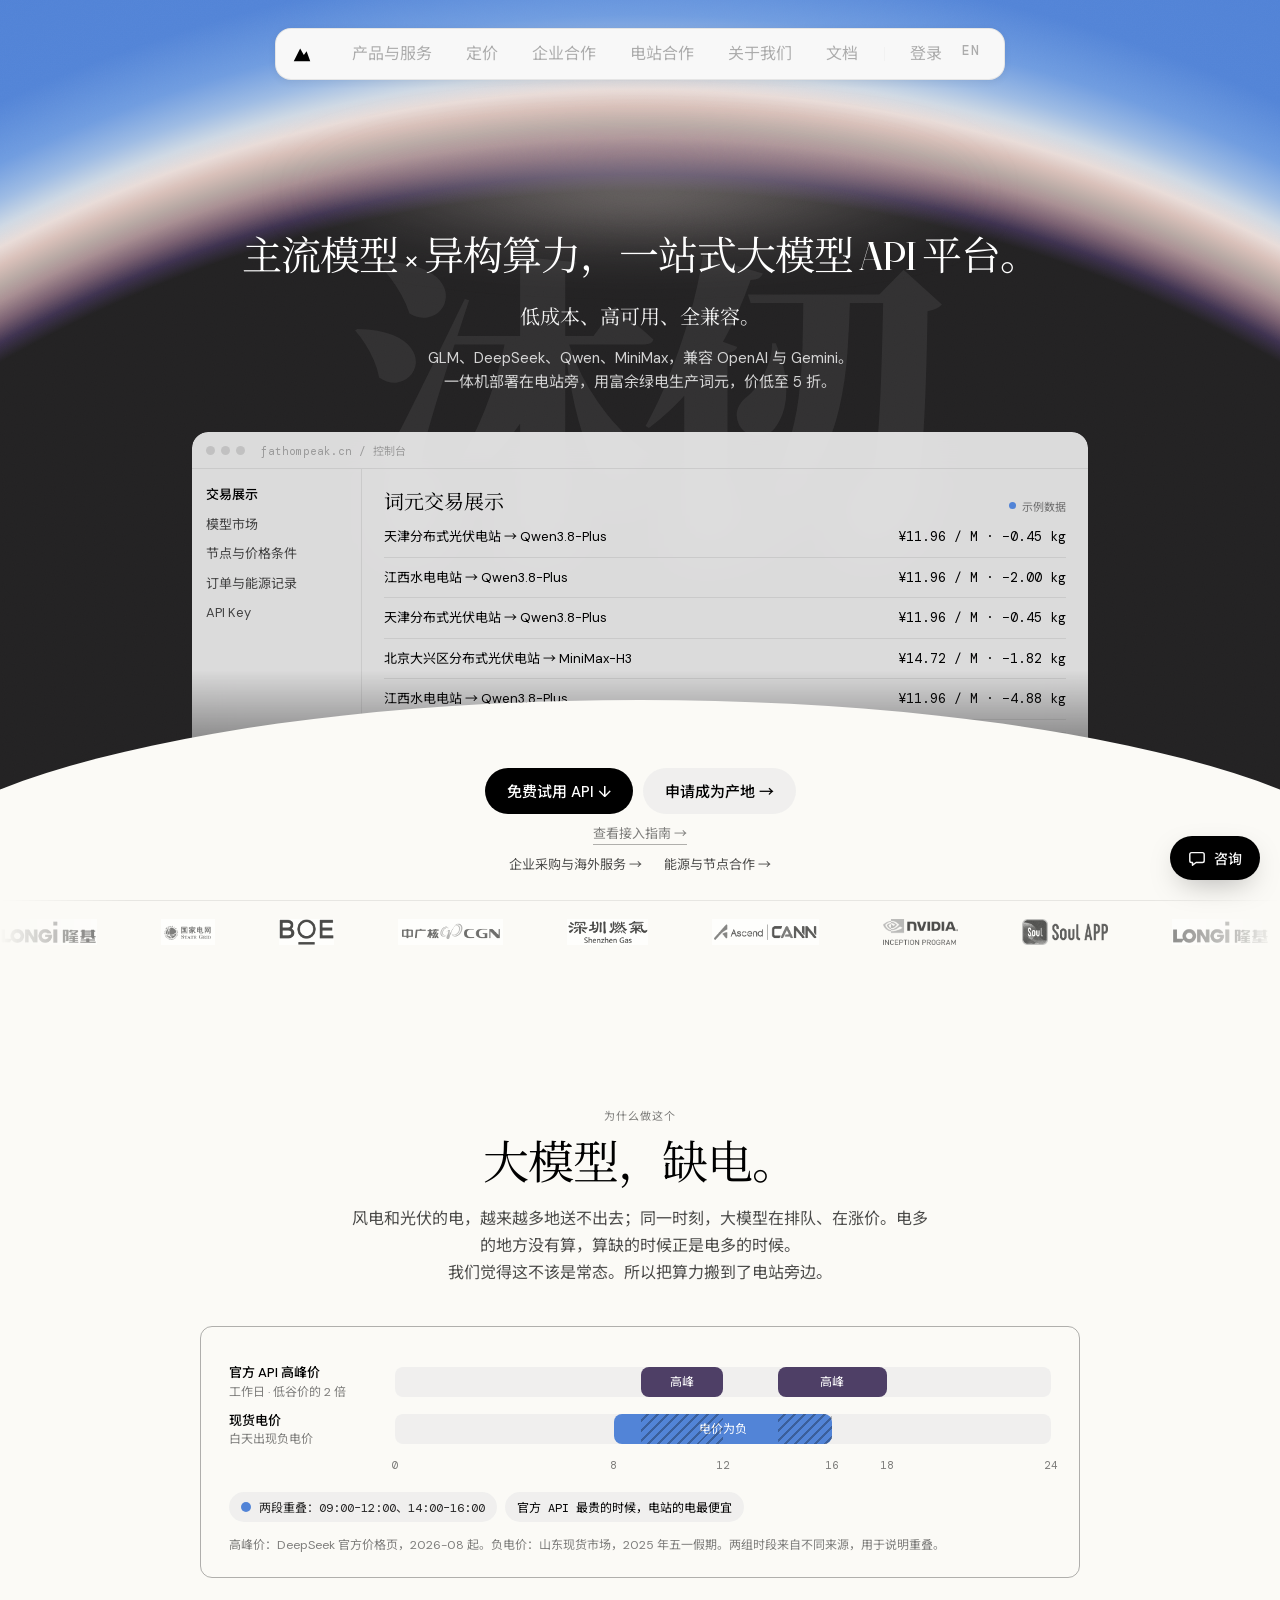
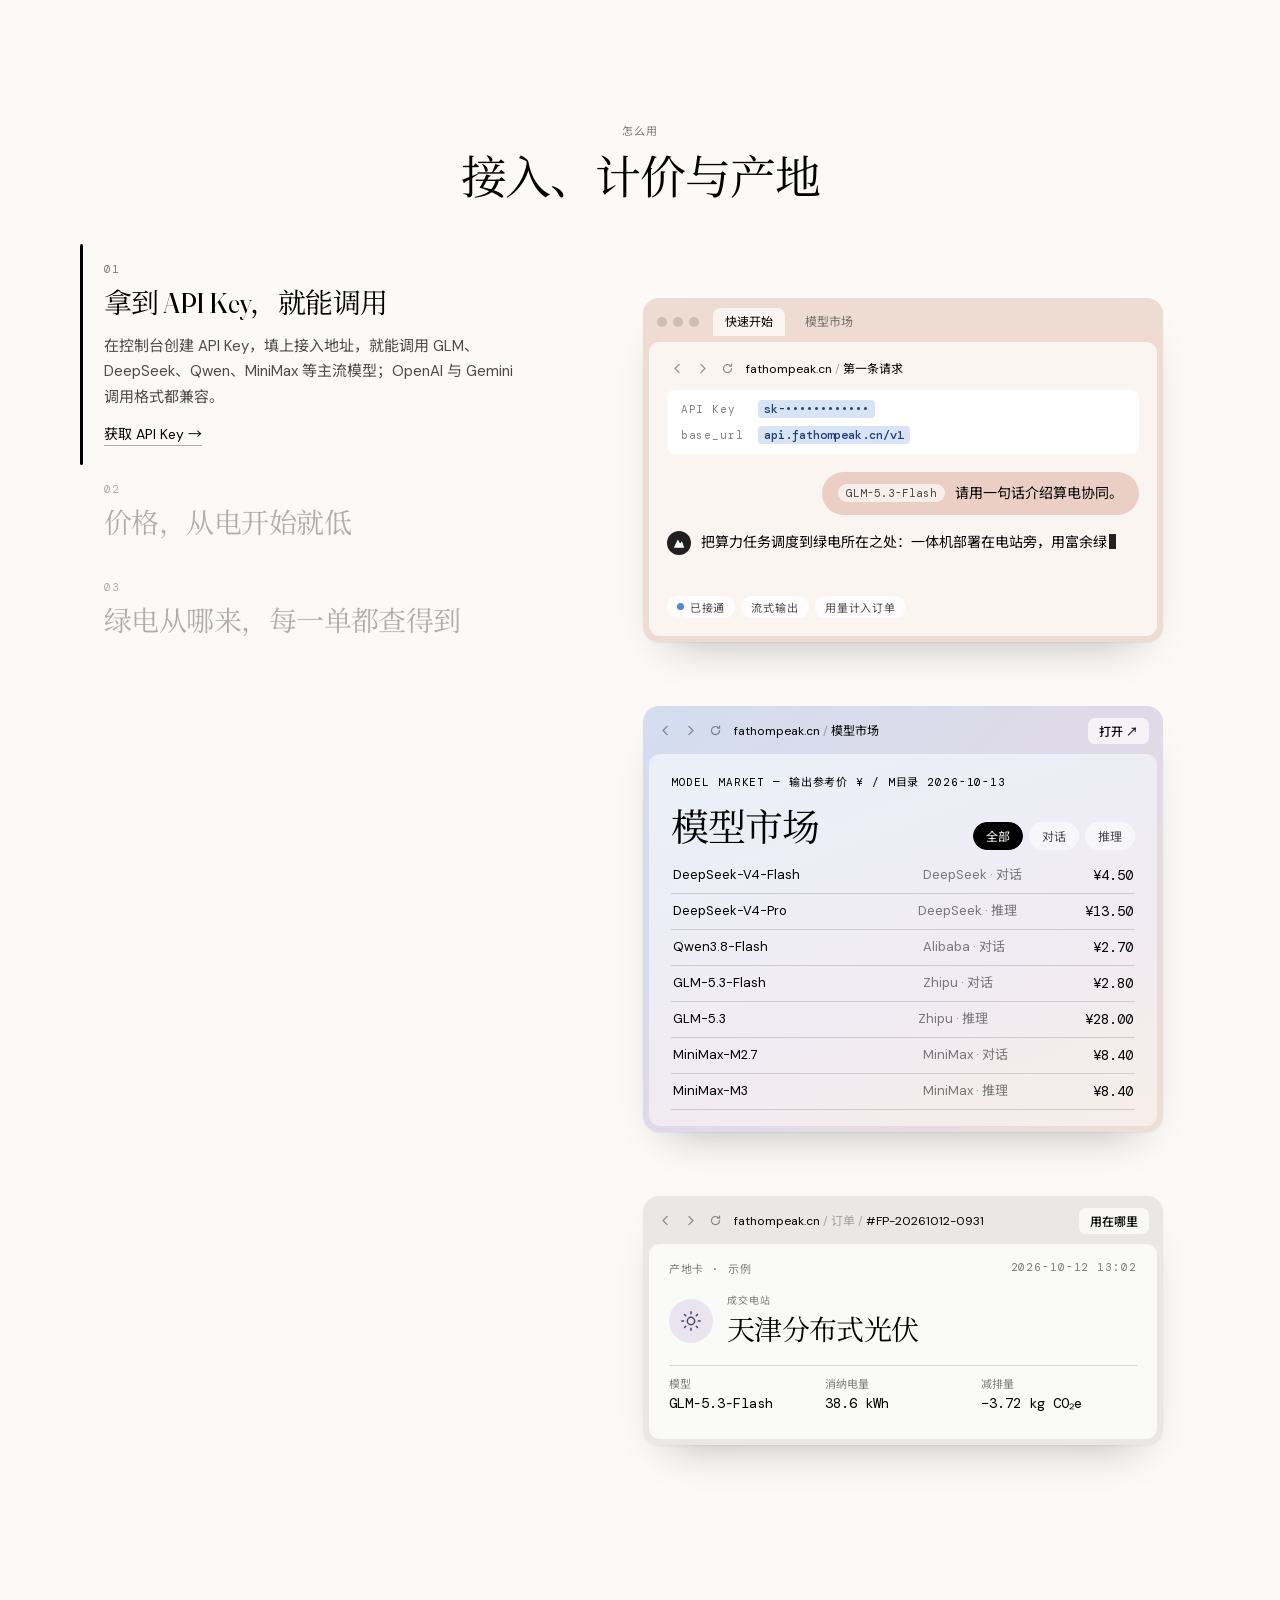
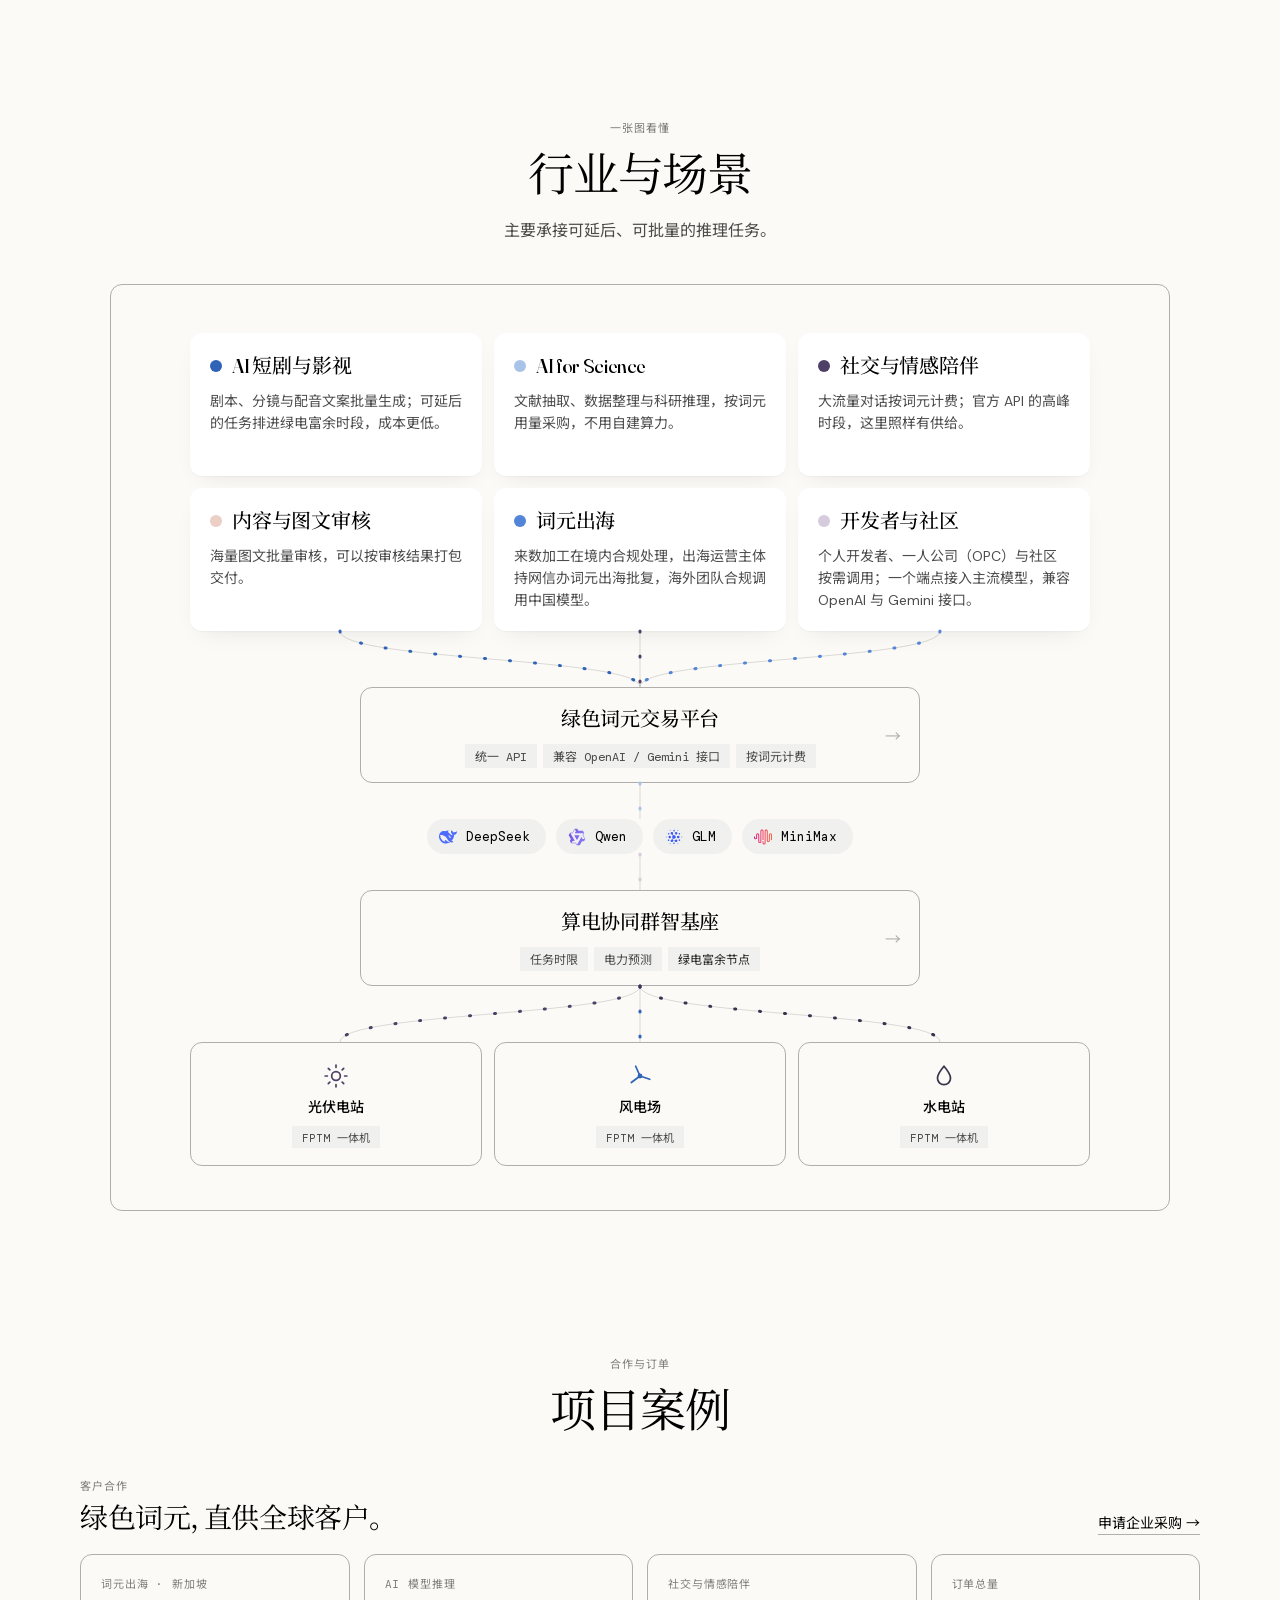
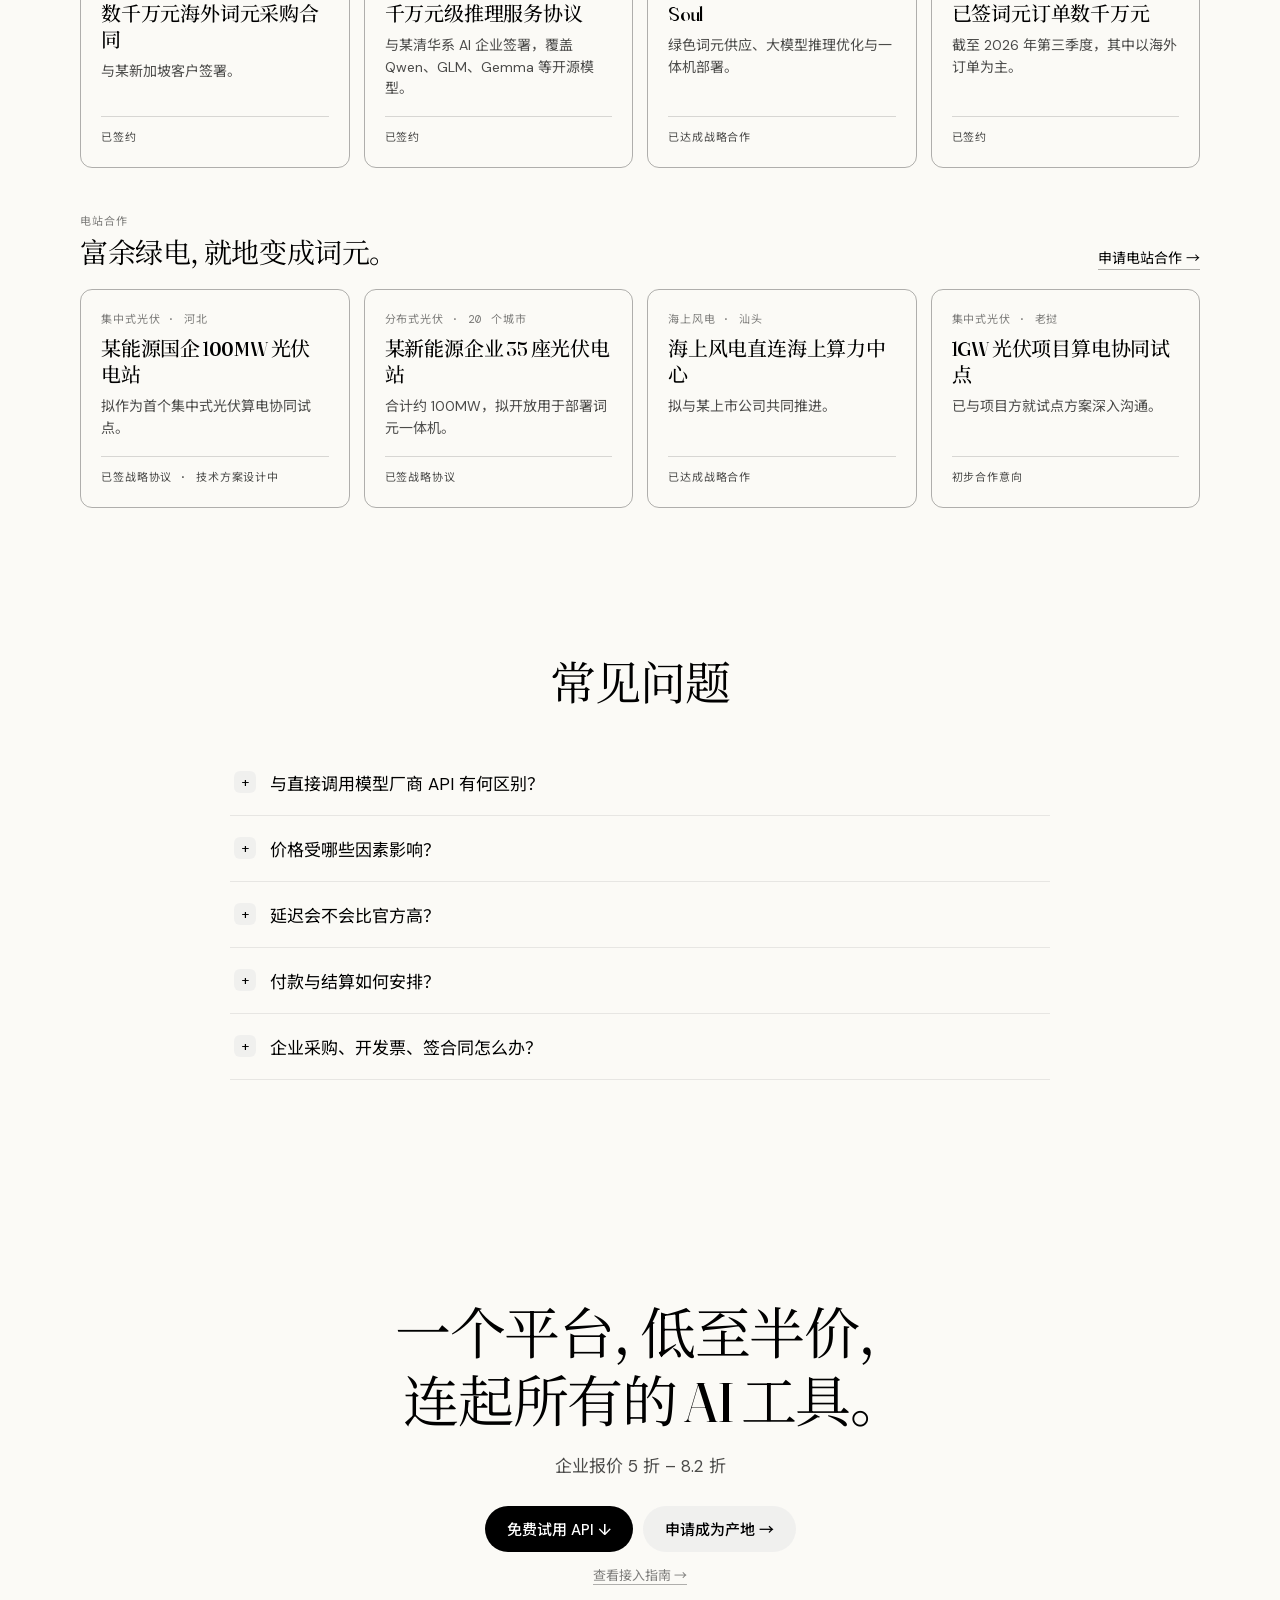
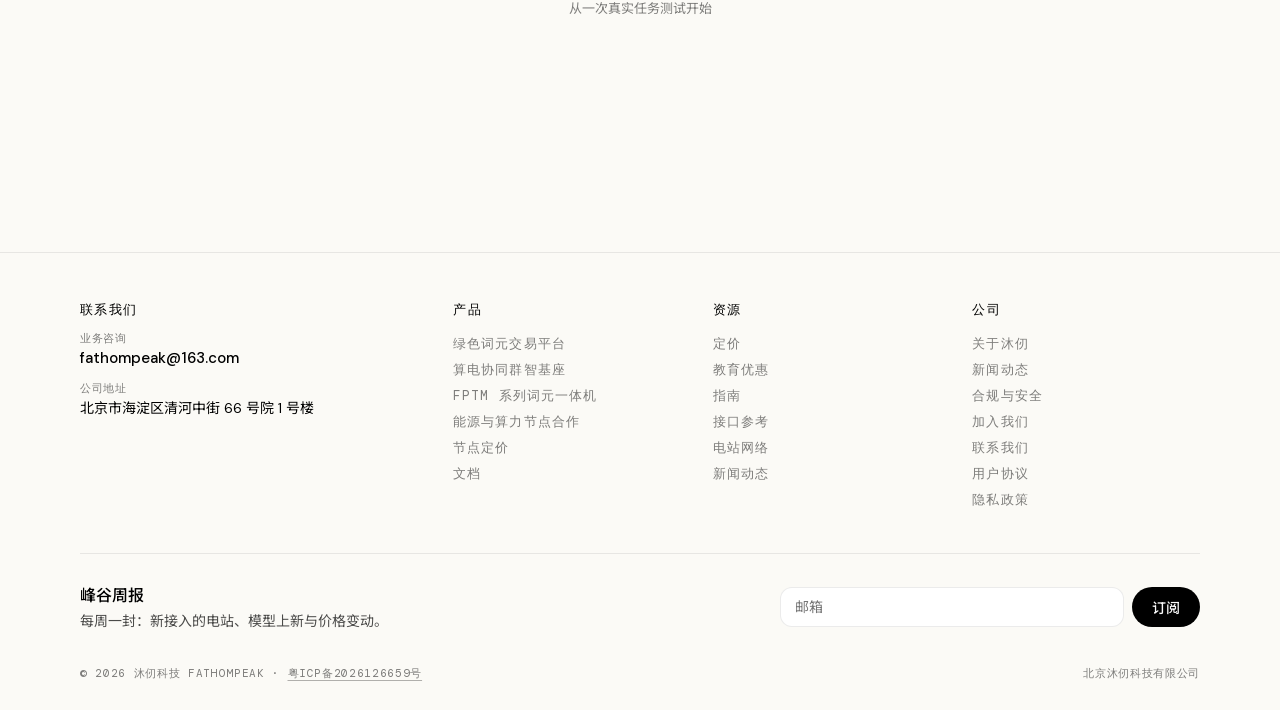
==== commit 4e298b8d: "Customers own the people: contract parties, website leads and account applications merge by company " ====
--- a/index.html
+++ b/index.html
@@ -1743,6 +1743,8 @@
 .rt-soon{font-style:normal;font:400 10.5px var(--mono);letter-spacing:.04em;color:var(--ink-50);margin-left:8px;padding:1px 6px;border-radius:999px;background:rgba(0,0,0,.05)}
 .bt[data-role="root"] .bt-nav button:has(.rt-soon){color:var(--ink-50)}
 .rt-sh2{margin:0 0 14px}
+.bt[data-role="root"] .bt-popme{display:none}
+.bt-ws{display:grid;gap:8px;padding:10px 14px 12px;border-top:1px solid var(--line)} .bt-ws .k{font-size:12px;color:var(--ink-50)} .bt-ws>div{display:flex;gap:4px;padding:3px;border-radius:999px;background:rgba(0,0,0,.05);width:max-content} .bt-ws button{appearance:none;border:0;background:transparent;font:inherit;font-size:13px;padding:6px 14px;border-radius:999px;cursor:pointer;color:var(--ink-70)} .bt-ws button.on{background:#111;color:#fff}
 /* 渠道接入（10-15 夜，对照原后台渠道页） */
 .rt-rel{display:flex;flex-wrap:wrap;align-items:stretch;gap:6px;margin:-4px 0 20px} .rt-rel i{font-style:normal;color:var(--ink-50);align-self:center}
 .rt-rel button{appearance:none;border:1px solid var(--line);background:rgba(255,255,255,.72);border-radius:12px;padding:8px 12px;text-align:left;cursor:pointer;display:grid;gap:2px;min-width:0;font:inherit;color:var(--ink)} .rt-rel button b{font:500 13.5px var(--sans)} .rt-rel button span{font-size:12px;color:var(--ink-70)}
@@ -1755,7 +1757,7 @@
 .rt-chg{display:grid;grid-template-columns:repeat(auto-fill,minmax(300px,1fr));gap:14px;margin:0 0 18px} .rt-chgt{font:500 13px var(--sans);margin:6px 0 8px;color:var(--ink-70)}
 .rt-ccard{background:#fff;border:1px solid var(--line);border-radius:16px;padding:14px 16px 12px;display:grid;gap:10px;min-width:0;position:relative} .rt-ccard.off{opacity:.62}
 .rt-ccard .hd{display:flex;align-items:center;gap:8px} .rt-ccard .hd .v{font-size:14px;color:var(--ink-70);flex:1;min-width:0;overflow:hidden;text-overflow:ellipsis;white-space:nowrap}
-.rt-ccard .acts{display:flex;gap:2px} .rt-ccard .acts button{appearance:none;border:0;background:transparent;width:30px;height:30px;border-radius:8px;display:grid;place-items:center;cursor:pointer;color:var(--ink-70)} .rt-ccard .acts button:hover{background:rgba(0,0,0,.05);color:#000} .rt-ccard .acts button.danger{color:#B3261E} .rt-ccard .acts svg{width:17px;height:17px}
+.rt-ccard .acts{display:flex;gap:2px} .rt-ccard .acts button{appearance:none;border:0;background:transparent;width:30px;height:30px;border-radius:8px;display:grid;place-items:center;cursor:pointer;color:var(--ink-70)} .rt-ccard .acts button:hover{background:rgba(0,0,0,.05);color:#000} .rt-ccard .acts button.danger:hover{color:#B3261E;background:rgba(179,38,30,.08)} .rt-ccard .acts svg{width:18px;height:18px;display:block}
 .rt-ccard .body{display:grid;grid-template-columns:1.2fr 1fr 1fr;gap:6px 12px;align-items:end}
 .rt-ccard .body .k{font-size:11.5px;color:var(--ink-70);letter-spacing:0;text-transform:none} .rt-ccard .nm{font-size:15px;font-weight:500;word-break:break-all} .rt-ccard .id{font:400 11.5px var(--mono);color:var(--ink-70)}
 .rt-ccard .in.cs-pr{width:100%;text-align:center;height:34px}
@@ -3020,6 +3022,7 @@
         <div class="bt-pophd"><b>账户</b><span id="btOrgSub"></span></div>
         <div class="bt-orgs" id="btOrgs"></div>
         <p class="bt-orgnote" id="btOrgNote"></p>
+          <div class="bt-ws" data-roles="root"><span class="k">身份</span><div><button type="button" data-wsw="ops">运营（超管）</button><button type="button" data-wsw="fin">财务</button></div></div>
         <a class="bt-orgs-new" href="#enterprise" data-roles="personal">开通企业账户 →</a>
         <div class="bt-popme"><span class="cs-mail" id="csMail"></span><span class="badge" id="csType"></span></div>
         <button type="button" id="csOut"><svg viewBox="0 0 20 20" aria-hidden="true"><path d="M8 3.5H4.5v13H8M12.5 6.5 16 10l-3.5 3.5M16 10H7.5" fill="none" stroke="currentColor" stroke-width="1.4" stroke-linecap="round" stroke-linejoin="round"/></svg>退出登录</button>
@@ -3046,15 +3049,15 @@
         <span class="cs-grp bt-grp bt-sub" data-roles="root">客户</span>
         <button type="button" data-p="root-users" data-roles="root"><svg viewBox="0 0 20 20" aria-hidden="true"><path d="M3 16.5h14M2.5 4.5h15v12h-15z M7.5 11a2 2 0 1 0 0-4 2 2 0 0 0 0 4z M4.8 14.2c.6-1.4 1.6-2 2.7-2s2.1.6 2.7 2 M12 8.5h3.5M12 11.5h3.5" fill="none" stroke="currentColor" stroke-width="1.4" stroke-linecap="round" stroke-linejoin="round"/></svg><span>个人用户</span></button>
         <button type="button" data-p="rt-orgs" data-roles="root"><svg viewBox="0 0 20 20" aria-hidden="true"><path d="M4 17V3.5h8V17 M12 7.5h4V17 M2.5 17h15 M6.5 6.5h3 M6.5 9.5h3 M6.5 12.5h3 M14 10.5h0 M14 13.5h0" fill="none" stroke="currentColor" stroke-width="1.4" stroke-linecap="round" stroke-linejoin="round"/></svg><span>企业客户</span></button>
-        <button type="button" data-p="rt-deals" data-roles="root" class="rt-merged rt-scope-cut"><svg viewBox="0 0 20 20" aria-hidden="true"><path d="M5 2.5h7l3 3v12H5z M12 2.5v3h3 M7.5 8.5h5 M7.5 11h5 M7.5 14.6c1-1.3 1.7-.4 2.3-1 .6.8 1.4.7 2.3.1" fill="none" stroke="currentColor" stroke-width="1.4" stroke-linecap="round" stroke-linejoin="round"/></svg><span>合约</span></button>
         <span class="cs-grp bt-grp bt-sub" data-roles="root">中转</span>
         <button type="button" data-p="rt-ch" data-roles="root"><svg viewBox="0 0 20 20" aria-hidden="true"><rect x="3" y="4" width="5" height="5" rx="1" fill="none" stroke="currentColor" stroke-width="1.4"/><rect x="12" y="11" width="5" height="5" rx="1" fill="none" stroke="currentColor" stroke-width="1.4"/><path d="M8 6.5h4.5v4.5" fill="none" stroke="currentColor" stroke-width="1.4" stroke-linecap="round" stroke-linejoin="round"/></svg><span>渠道接入</span></button>
         <button type="button" data-p="root-models" data-roles="root"><svg viewBox="0 0 20 20" aria-hidden="true"><path d="M10 2.5 16.5 6v8L10 17.5 3.5 14V6Z M3.5 6 10 9.5 16.5 6 M10 9.5v8" fill="none" stroke="currentColor" stroke-width="1.4" stroke-linejoin="round"/></svg><span>模型与定价</span></button>
         <button type="button" data-p="rt-route" data-roles="root"><svg viewBox="0 0 20 20" aria-hidden="true"><path d="M3 5h4l3 10h7M3 15h4l3-10h7" fill="none" stroke="currentColor" stroke-width="1.4" stroke-linecap="round" stroke-linejoin="round"/></svg><span>路由与转换</span></button>
-        <span class="cs-grp bt-grp bt-sub" data-roles="root">财务</span>
-        <button type="button" data-p="ad-ledger" data-roles="root"><svg viewBox="0 0 20 20" aria-hidden="true"><path d="M4.5 3h11v14h-11Z M7 6.5h6M7 9.5h6M7 12.5h3.5" fill="none" stroke="currentColor" stroke-width="1.4" stroke-linecap="round" stroke-linejoin="round"/></svg><span>资金与兑换码</span></button>
-        <button type="button" data-p="ad-inv" data-roles="root"><svg viewBox="0 0 20 20" aria-hidden="true"><path d="M5 2.5h10v15l-2.5-1.5L10 17.5 7.5 16 5 17.5Z M7.5 6.5 10 9l2.5-2.5M10 9v5M8 11.2h4" fill="none" stroke="currentColor" stroke-width="1.4" stroke-linecap="round" stroke-linejoin="round"/></svg><span>开票与退款<i class="rt-soon">待接入</i></span></button>
-        <button type="button" data-p="ad-report" data-roles="root"><svg viewBox="0 0 20 20" aria-hidden="true"><path d="M3 16.5h14 M5 14V9M9 14V5M13 14v-6M17 14V8" fill="none" stroke="currentColor" stroke-width="1.4" stroke-linecap="round" stroke-linejoin="round"/></svg><span>对账与报表<i class="rt-soon">待接入</i></span></button>
+        <span class="cs-grp bt-grp bt-sub" data-roles="root" data-ws="fin">财务</span>
+        <button type="button" data-p="rt-deals" data-roles="root" data-ws="fin"><svg viewBox="0 0 20 20" aria-hidden="true"><path d="M5 2.5h7l3 3v12H5z M12 2.5v3h3 M7.5 8.5h5 M7.5 11h5 M7.5 14.6c1-1.3 1.7-.4 2.3-1 .6.8 1.4.7 2.3.1" fill="none" stroke="currentColor" stroke-width="1.4" stroke-linecap="round" stroke-linejoin="round"/></svg><span>合约</span></button>
+        <button type="button" data-p="ad-ledger" data-roles="root" data-ws="fin"><svg viewBox="0 0 20 20" aria-hidden="true"><path d="M4.5 3h11v14h-11Z M7 6.5h6M7 9.5h6M7 12.5h3.5" fill="none" stroke="currentColor" stroke-width="1.4" stroke-linecap="round" stroke-linejoin="round"/></svg><span>资金与兑换码</span></button>
+        <button type="button" data-p="ad-inv" data-roles="root" data-ws="fin"><svg viewBox="0 0 20 20" aria-hidden="true"><path d="M5 2.5h10v15l-2.5-1.5L10 17.5 7.5 16 5 17.5Z M7.5 6.5 10 9l2.5-2.5M10 9v5M8 11.2h4" fill="none" stroke="currentColor" stroke-width="1.4" stroke-linecap="round" stroke-linejoin="round"/></svg><span>开票与退款<i class="rt-soon">待接入</i></span></button>
+        <button type="button" data-p="ad-report" data-roles="root" data-ws="fin"><svg viewBox="0 0 20 20" aria-hidden="true"><path d="M3 16.5h14 M5 14V9M9 14V5M13 14v-6M17 14V8" fill="none" stroke="currentColor" stroke-width="1.4" stroke-linecap="round" stroke-linejoin="round"/></svg><span>对账与报表<i class="rt-soon">待接入</i></span></button>
         <span class="cs-grp bt-grp bt-sub" data-roles="root">绿电</span>
         <button type="button" data-p="ad-plants" data-roles="root"><svg viewBox="0 0 20 20" aria-hidden="true"><path d="M10 2.5v3M4.7 4.7l2.1 2.1M15.3 4.7l-2.1 2.1 M10 13a3.5 3.5 0 1 0 0-7 3.5 3.5 0 0 0 0 7Z M5 17.5h10M7 15.5h6" fill="none" stroke="currentColor" stroke-width="1.4" stroke-linecap="round" stroke-linejoin="round"/></svg><span>电站与时段<i class="rt-soon">待接入</i></span></button>
         <span class="cs-grp bt-grp bt-sub rt-merged" data-roles="root">内容</span>
@@ -3065,7 +3068,7 @@
         <span class="cs-grp bt-grp bt-sub" data-roles="root">系统</span>
         <button type="button" data-p="ad-admins" data-roles="root"><svg viewBox="0 0 20 20" aria-hidden="true"><path d="M10 2.5 16 5v4.5c0 4-2.6 6.6-6 8-3.4-1.4-6-4-6-8V5Z M10 8.2a1.6 1.6 0 1 0 0-3.2 1.6 1.6 0 0 0 0 3.2Z M7.3 12c.4-1.4 1.5-2.2 2.7-2.2s2.3.8 2.7 2.2" fill="none" stroke="currentColor" stroke-width="1.4" stroke-linecap="round" stroke-linejoin="round"/></svg><span>员工与权限<i class="rt-soon">待接入</i></span></button>
         <a class="bt-ext" href="https://admin.fathompeak.cn/" target="_blank" rel="noopener" data-roles="root"><svg viewBox="0 0 20 20" aria-hidden="true"><circle cx="10" cy="10" r="2.6" fill="none" stroke="currentColor" stroke-width="1.4"/><path d="M10 2.5v2.2M10 15.3v2.2M2.5 10h2.2M15.3 10h2.2M4.7 4.7l1.6 1.6M13.7 13.7l1.6 1.6M4.7 15.3l1.6-1.6M13.7 6.3l1.6-1.6" fill="none" stroke="currentColor" stroke-width="1.4" stroke-linecap="round"/></svg><span>系统高级设置 ↗</span></a>
-        <button type="button" data-p="rt-me" data-roles="root"><svg viewBox="0 0 20 20" aria-hidden="true"><circle cx="10" cy="7" r="3" fill="none" stroke="currentColor" stroke-width="1.4"/><path d="M4 17c.6-3 3-4.5 6-4.5s5.4 1.5 6 4.5" fill="none" stroke="currentColor" stroke-width="1.4" stroke-linecap="round"/></svg><span>我的账号</span></button>
+        <button type="button" data-p="rt-me" data-roles="root" data-ws="both"><svg viewBox="0 0 20 20" aria-hidden="true"><circle cx="10" cy="7" r="3" fill="none" stroke="currentColor" stroke-width="1.4"/><path d="M4 17c.6-3 3-4.5 6-4.5s5.4 1.5 6 4.5" fill="none" stroke="currentColor" stroke-width="1.4" stroke-linecap="round"/></svg><span>我的账号</span></button>
       </nav>
       <div class="bt-pins" data-roles="personal member admin"><span class="cs-grp bt-grp">已固定</span><div id="btPins"></div><p class="bt-pin0" id="btPin0">还没有固定的模型</p></div>
       <div class="bt-foot">
@@ -3580,8 +3583,8 @@
         </div>
         <div class="rt-tab" role="tabpanel" id="rtOrgP-deal" aria-labelledby="rtOrgT-deal" data-tab="deal" hidden>
           <ul class="cs-list" id="rtOrgDeals"></ul>
-          <div class="cs-empty" id="rtOrgDeals0"><b>这家企业还没有关联合约</b><span>合约在合约系统里签订和维护，关联到这家企业后在这里显示摘要。</span></div>
-          <p class="cs-help">只读摘要。合约、收款、开票、对账在独立的合约系统里管；这里只管这家企业能用哪些渠道和模型、按什么价结算。</p>
+          <div class="cs-empty" id="rtOrgDeals0"><b>这家企业还没有关联合约</b><span>合约在「财务」身份的「合约」里签订和维护，签约方和这家企业同名就显示在这里。</span></div>
+          <p class="cs-help">只读摘要。合约、收款、开票、对账在「财务」身份里管（左上角账户菜单切换）；这里只管这家企业能用哪些渠道和模型、按什么价结算。</p>
           <div class="cs-newf" hidden><button class="btn gray sm" type="button" id="rtOrgDealNew">为这家组织新增合约</button></div>
         </div>
         <div class="rt-tab" role="tabpanel" id="rtOrgP-bill" aria-labelledby="rtOrgT-bill" data-tab="bill" hidden>
@@ -3601,20 +3604,22 @@
         <div class="cs-newf" hidden><button class="btn gray sm" type="button" id="rtMeOut">退出登录</button></div>
       </div>
       <div class="cs-p" data-p="root-users">
-        <div class="cs-hd"><div><h2>用户</h2><p>个人与教育账户。点「详情」查余额、调额度、冻结或重置密码；企业账户在「组织」里。教育认证的申请进「待办」。</p></div></div>
-        <div class="cs-tiles n4"><div><span class="k">个人用户</span><b class="mono" id="rtU">0</b></div><div><span class="k">教育用户</span><b class="mono" id="rtUe">0</b></div><div><span class="k">已冻结</span><b class="mono" id="rtUf">0</b></div><div><span class="k">待审核认证</span><b class="mono" id="rtE">0</b></div></div>
-        <div class="cs-bar"><input class="in" id="rtQ" placeholder="按邮箱或手机号查找" aria-label="查找用户"><select class="mk-sel" id="rtF" aria-label="筛选"><option value="">全部用户</option><option value="personal">个人</option><option value="edu">教育</option></select></div>
-        <div class="tbl"><table class="cs-tbl cs-wide"><thead><tr><th>用户</th><th>类型</th><th class="r">余额</th><th>注册时间</th><th>状态</th><th><span class="sr">操作</span></th></tr></thead><tbody id="rtRows"></tbody></table></div>
-        <div class="cs-empty" id="rtRows0"><b>还没有用户</b><span>用户注册后显示在这里，数据来自平台的用户接口。</span></div>
+        <div class="cs-hd"><div><h2>个人用户</h2><p>平台注册的个人与教育账户，加上官网带来的个人：周报订阅、没留企业名的线索。注册账户点「详情」查余额、调额度、冻结或重置密码；企业在「企业客户」里。</p></div></div>
+        <div class="cs-tiles n4"><div><span class="k">个人用户</span><b class="mono" id="rtU">0</b></div><div><span class="k">教育用户</span><b class="mono" id="rtUe">0</b></div><div><span class="k">已冻结</span><b class="mono" id="rtUf">0</b></div><div><span class="k">官网来源</span><b class="mono" id="rtUs">0</b></div><span hidden><b id="rtE">0</b></span></div>
+        <div class="cs-bar"><input class="in" id="rtQ" placeholder="按邮箱或手机号查找" aria-label="查找用户"><select class="mk-sel" id="rtF" aria-label="筛选"><option value="">全部用户</option><option value="personal">个人</option><option value="edu">教育</option><option value="site">官网来源</option></select></div>
+        <div class="tbl"><table class="cs-tbl cs-wide"><thead><tr><th>用户</th><th>类型</th><th>来源</th><th class="r">余额</th><th>注册时间</th><th>状态</th><th><span class="sr">操作</span></th></tr></thead><tbody id="rtRows"></tbody></table></div>
+        <div class="cs-empty" id="rtRows0"><b>还没有用户</b><span>平台注册的用户来自平台用户接口；官网的周报订阅和线索来自官网后台接口，接入后一起列在这里。</span></div>
       </div>
       <div class="cs-p" data-p="rt-orgs">
-        <div class="cs-hd"><div><h2>组织</h2><p>企业账户：开通、绑定渠道、合同价、余额与成员。官网的开户申请和联系销售线索在「待办」里，点「转为开户」会带入下面的表单。</p></div></div>
+        <div class="cs-hd"><div><h2>企业客户</h2><p>所有和我们打交道的企业在一张表里：官网线索、开户申请、合约签约方和已开户账户按企业名合并，看它走到哪一步。开户后在详情里绑定渠道、设合同价。</p></div></div>
         <nav class="rt-rel" aria-label="中转与客户的关系"><button type="button" data-go="rt-ch"><b>渠道</b><span>连上游、提供哪些模型、给哪些分组</span></button><i aria-hidden="true">→</i><button type="button" data-go="root-models"><b>模型</b><span>对外名称、能力、上下架</span></button><i aria-hidden="true">→</i><button type="button" data-go="rt-price"><b>定价</b><span>基础价、分时价、个人套餐</span></button><i aria-hidden="true">→</i><button type="button" data-go="rt-orgs" aria-current="page" class="on"><b>企业客户</b><span>绑定渠道 → 可用模型 → 合同价</span></button></nav>
-        <div class="cs-tiles n4"><div><span class="k">企业账户</span><b class="mono" id="rtO">0</b></div><div><span class="k">待接受邀请</span><b class="mono" id="rtOw">0</b></div><div><span class="k">先用后付</span><b class="mono" id="rtOp">0</b></div><div><span class="k">已冻结</span><b class="mono" id="rtOf">0</b></div></div>
-        <div class="cs-bar"><input class="in" id="rtOq" placeholder="按企业名或管理员邮箱查找" aria-label="查找组织"><button class="btn black sm" type="button" id="rtNew">开通企业账户</button></div>
-        <h3 class="cs-h3">企业开户申请</h3>
+        <div class="cs-tiles n4"><div><span class="k">全部企业</span><b class="mono" id="rtCoA">0</b></div><div><span class="k">线索与申请</span><b class="mono" id="rtCoL">0</b></div><div><span class="k">已签约未开户</span><b class="mono" id="rtCoS">0</b></div><div><span class="k">已开户</span><b class="mono" id="rtCoO">0</b></div></div>
+        <span hidden><b id="rtO">0</b><b id="rtOw">0</b><b id="rtOp">0</b><b id="rtOf">0</b></span>
+        <div class="cs-bar"><input class="in" id="rtOq" placeholder="按企业名、联系人或邮箱查找" aria-label="查找企业"><select class="mk-sel" id="rtCoRel" aria-label="关系"><option value="">全部关系</option><option value="client">词元客户</option><option value="plant">电站合作方</option></select><select class="mk-sel" id="rtCoStg" aria-label="阶段"><option value="">全部阶段</option><option value="官网线索">官网线索</option><option value="开户申请">开户申请</option><option value="洽谈中">洽谈中</option><option value="已签约">已签约</option><option value="已开户">已开户</option></select><button class="btn black sm" type="button" id="rtNew">开通企业账户</button></div>
+        <div hidden>
         <div class="tbl"><table class="cs-tbl cs-wide"><thead><tr><th>提交时间</th><th>企业</th><th>联系方式</th><th>工作邮箱</th><th>需求</th><th><span class="sr">操作</span></th></tr></thead><tbody id="rtApps"></tbody></table></div>
         <div class="cs-empty" id="rtApps0"><b>没有待处理的申请</b><span>客户在官网「企业合作」勾选「申请开通企业账户」后显示在这里。点「开通」会带入企业名称和管理员邮箱。</span></div>
+        </div>
         <form class="cs-ntf" id="rtNewF" hidden novalidate><h3 class="cs-h3">开通企业账户</h3>
           <div class="cs-f"><label for="rtOn">企业名称</label><input class="in" id="rtOn" name="name" autocomplete="organization"></div>
           <div class="cs-f"><label for="rtOs">标识符</label><input class="in mono" id="rtOs" name="slug" autocomplete="off" spellcheck="false" placeholder="留空按名称生成"></div>
@@ -3624,8 +3629,10 @@
           <div class="cs-f"><span class="cs-lb">绑定渠道</span><div class="cs-mods" id="rtOchs"></div><p class="cs-help">成员创建 API Key 时，只能看到这些渠道上的模型。合同价开通后在组织详情里按模型覆盖。</p></div>
           <div><button class="btn black sm" type="submit">开通</button> <button class="btn gray sm" type="button" id="rtNewX">取消</button></div>
         </form>
-        <div class="tbl"><table class="cs-tbl cs-wide"><thead><tr><th>企业</th><th>付费模式</th><th class="r">绑定渠道</th><th class="r">覆盖价</th><th class="r">余额</th><th>状态</th><th><span class="sr">操作</span></th></tr></thead><tbody id="rtOrgRows"></tbody></table></div>
-        <div class="cs-empty" id="rtOrgRows0"><b>还没有企业账户</b><span>用上面的「开通企业账户」，或在「待办」里把开户申请转为开户。</span></div>
+        <div class="tbl"><table class="cs-tbl cs-wide"><thead><tr><th>企业</th><th>关系</th><th>阶段</th><th>来源</th><th>合约</th><th class="r">绑定渠道</th><th class="r">余额</th><th><span class="sr">操作</span></th></tr></thead><tbody id="rtCoRows"></tbody></table></div>
+        <div class="cs-empty" id="rtCoRows0"><b>没有符合条件的企业</b><span>换个筛选条件。官网线索和开户申请接入官网后台接口后自动进来。</span></div>
+        <div hidden><div class="tbl"><table class="cs-tbl cs-wide"><thead><tr><th>企业</th><th>付费模式</th><th class="r">绑定渠道</th><th class="r">覆盖价</th><th class="r">余额</th><th>状态</th><th><span class="sr">操作</span></th></tr></thead><tbody id="rtOrgRows"></tbody></table></div>
+        <div class="cs-empty" id="rtOrgRows0"><b>还没有企业账户</b><span>用上面的「开通企业账户」，或在「待办」里把开户申请转为开户。</span></div></div>
       </div>
       <div class="cs-p" data-p="rt-user">
         <div class="cs-hd"><div><button class="ac-link" type="button" data-go="root-users">← 用户</button><h2 id="rtUN" tabindex="-1"></h2><p id="rtUSub"></p></div></div>
@@ -3647,7 +3654,7 @@
           <div class="cs-f"><label for="rtDside">签约方类型</label><select class="mk-sel" id="rtDside" name="side"><option value="client">词元客户（买词元、推理、一体机）</option><option value="plant">电站合作方</option></select></div>
           <div class="cs-f"><label for="rtDn">签约方</label><input class="in" id="rtDn" name="party" autocomplete="off" placeholder="真实名称，只在后台显示"></div>
           <div class="cs-f"><label for="rtDty">合约类型</label><select class="mk-sel" id="rtDty" name="type"><option value="buy">词元采购</option><option value="infer">推理服务</option><option value="box">一体机部署</option><option value="plant">电站合作</option><option value="strategic">战略合作</option></select></div>
-          <div class="cs-f" data-side="client"><label for="rtDorg">关联组织账户</label><select class="mk-sel" id="rtDorg" name="org"></select><p class="cs-help">客户在平台上已有企业账户就选上；还没有的，保存后在列表里点「开通账户」。</p></div>
+          <div class="cs-f" data-side="client"><label for="rtDorg">关联组织账户</label><select class="mk-sel" id="rtDorg" name="org"></select><p class="cs-help">客户在平台上已有企业账户就选上；还没有的，运营在「企业客户」里开户后自动关联（按签约方名称）。</p></div>
           <div class="cs-f" data-side="plant" hidden><label for="rtDpl">关联电站</label><input class="in" id="rtDpl" name="plant" autocomplete="off" placeholder="电站名称，接入后在「绿电 › 电站与节点」里关联"></div>
           <div class="cs-f"><label for="rtDt">签约事项</label><input class="in" id="rtDt" name="title" autocomplete="off" placeholder="例：千万元级推理服务协议"></div>
           <div class="cs-f"><label for="rtDsc">金额量级</label><select class="mk-sel" id="rtDsc" name="scale"><option value="不公开">不公开</option><option value="百万级">百万级</option><option value="千万级">千万级</option><option value="亿级">亿级</option></select><p class="cs-help">只记量级；精确金额以合同原件为准，不进系统。</p></div>
@@ -4949,7 +4956,7 @@
     /* 用户与组织 */
     var rows=ORGS.filter(function(o){return (!q||o.name.toLowerCase().indexOf(q)>=0||(o.mail||'').indexOf(q)>=0)&&(!f||o.type===f)});
     rows=rows.filter(function(o){return o.type!=='company'});
-    $('#rtRows').innerHTML=rows.map(function(o){return '<tr><td><span class="cs-mm"><span>'+esc(o.name)+'</span><span class="cs-sub mono">'+esc(o.mail||'')+'</span></span></td><td>'+TYPE[o.type]+'</td><td class="r mono">'+cny(o.bal||0)+'</td><td class="mono">'+esc(o.since||'--')+'</td><td><span class="cs-st '+(o.frozen?'':'ok')+'">'+(o.frozen?'已冻结':'正常')+'</span></td><td class="r"><button class="ac-link" type="button" data-rtuser="'+esc(o.name)+'">详情</button></td></tr>'}).join('');
+    $('#rtRows').innerHTML=rows.map(function(o){return '<tr><td><span class="cs-mm"><span>'+esc(o.name)+'</span><span class="cs-sub mono">'+esc(o.mail||'')+'</span></span></td><td>'+TYPE[o.type]+'</td><td>平台注册</td><td class="r mono">'+cny(o.bal||0)+'</td><td class="mono">'+esc(o.since||'--')+'</td><td><span class="cs-st '+(o.frozen?'':'ok')+'">'+(o.frozen?'已冻结':'正常')+'</span></td><td class="r"><button class="ac-link" type="button" data-rtuser="'+esc(o.name)+'">详情</button></td></tr>'}).join('');
     $('#rtRows0').hidden=rows.length>0; var us=ORGS.filter(function(o){return o.type!=='company'}); $('#rtU').textContent=us.filter(function(o){return o.type==='personal'}).length; $('#rtUe').textContent=us.filter(function(o){return o.type==='edu'}).length; $('#rtUf').textContent=us.filter(function(o){return o.frozen}).length; $('#rtE').textContent=RT_Q.edu.length;
     $$('#rtRows [data-rtuser]').forEach(function(b){b.addEventListener('click',function(){rtUserOpen(b.getAttribute('data-rtuser'))})});
     var oq=($('#rtOq').value||'').trim().toLowerCase(),orgs=ORGS.filter(function(o){return o.type==='company'&&(!oq||o.name.toLowerCase().indexOf(oq)>=0||(o.mail||'').indexOf(oq)>=0)});
@@ -5007,7 +5014,7 @@
     /* 合约 */
     var df=$('#rtDf').value,dsf=$('#rtDsf').value,dl=RT_DEALS.filter(function(d){return (!df||d.side===df)&&(!dsf||d.st===dsf)});
     $('#rtCt1').textContent=RT_DEALS.length;$('#rtCt2').textContent=RT_DEALS.filter(function(d){return d.side==='client'}).length;$('#rtCt3').textContent=RT_DEALS.filter(function(d){return d.side==='plant'}).length;$('#rtCt4').textContent=RT_DEALS.filter(function(d){return d.st==='执行中'}).length;
-    $('#rtDeals').innerHTML=dl.map(function(d){var i=RT_DEALS.indexOf(d),link=d.side==='client'?(d.org?'<button class="ac-link" type="button" data-dorg="'+esc(d.org)+'">账户：'+esc(d.org)+'</button>':'<span class="cs-sub">还没有平台账户</span>'):(d.plant?'<span class="cs-sub">电站：'+esc(d.plant)+'</span>':'<span class="cs-sub">未关联电站</span>');return '<tr><td><span class="cs-mm"><span>'+esc(d.party)+'</span>'+link+'</span></td><td><span class="rt-pill '+d.side+'">'+CTN[d.type]+'</span></td><td>'+esc(d.title)+(d.summary?'<span class="rt-dealsub">'+esc(d.summary)+'</span>':'')+'</td><td>'+esc(d.scale)+'</td><td>'+esc(d.st)+'</td><td class="mono">'+(d.signed?esc(d.signed):'--')+'</td><td>'+(d.show?'<span class="cs-st ok">展示</span>':'<span class="cs-st">不展示</span>')+'</td><td class="r"><button class="ac-link" type="button" data-ded="'+i+'">编辑</button>'+(d.side==='client'&&!d.org?' <button class="ac-link" type="button" data-dopen="'+i+'">开通账户</button>':'')+'</td></tr>'}).join('');
+    $('#rtDeals').innerHTML=dl.map(function(d){var i=RT_DEALS.indexOf(d),link=d.side==='client'?(d.org?'<button class="ac-link" type="button" data-dorg="'+esc(d.org)+'">账户：'+esc(d.org)+'</button>':'<span class="cs-sub">还没有平台账户</span>'):(d.plant?'<span class="cs-sub">电站：'+esc(d.plant)+'</span>':'<span class="cs-sub">未关联电站</span>');return '<tr><td><span class="cs-mm"><span>'+esc(d.party)+'</span>'+link+'</span></td><td><span class="rt-pill '+d.side+'">'+CTN[d.type]+'</span></td><td>'+esc(d.title)+(d.summary?'<span class="rt-dealsub">'+esc(d.summary)+'</span>':'')+'</td><td>'+esc(d.scale)+'</td><td>'+esc(d.st)+'</td><td class="mono">'+(d.signed?esc(d.signed):'--')+'</td><td>'+(d.show?'<span class="cs-st ok">展示</span>':'<span class="cs-st">不展示</span>')+'</td><td class="r"><button class="ac-link" type="button" data-ded="'+i+'">编辑</button>'+(d.side==='client'&&!d.org?' <span class="cs-sub">待运营开户</span>':'')+'</td></tr>'}).join('');
     $('#rtDeals0').hidden=dl.length>0;
     $$('#rtDeals [data-ded]').forEach(function(b){b.addEventListener('click',function(){rtDealOpen(+b.getAttribute('data-ded'))})});
     $$('#rtDeals [data-dorg]').forEach(function(b){b.addEventListener('click',function(){rtOrgOpen(b.getAttribute('data-dorg'))})});
@@ -5032,6 +5039,7 @@
     /* 资金流水 */
     $('#rtLedger').innerHTML=RT_LEDGER.map(function(r){return '<tr><td class="mono">'+esc(r.at)+'</td><td>'+esc(r.acct)+'</td><td>'+esc(r.type)+'</td><td class="r mono">'+(r.amt<0?'−':'+')+cny(Math.abs(r.amt))+'</td><td class="r mono">'+cny(r.bal)+'</td><td class="mono">'+esc(r.ref)+'</td><td>'+esc(r.who)+'</td><td>'+esc(r.note)+'</td></tr>'}).join('');$('#rtLedger0').hidden=RT_LEDGER.length>0;$('#rtLedger').closest('.bt-tw').hidden=!RT_LEDGER.length;
     if(typeof rtChRender==='function'&&$('#rtChList'))rtChRender();
+    if(typeof rtCoRender==='function')rtCoRender();if(typeof rtUsSite==='function')rtUsSite();
     rtTx()}
   /* 渠道接入向导 */
   function rtTx(){if(document.documentElement.lang==='en'&&window.__FP&&window.__FP.txEl)window.__FP.txEl($('.bt'));if(typeof hideEmptyTables==='function')hideEmptyTables()}
@@ -5089,13 +5097,39 @@
     var ms=orgModels(o);$('#rtOrgModels').innerHTML=ms.map(function(m){var e=effPrice(o,m);return '<li><span><b>'+esc(m.name)+'</b> <span class="cs-sub">'+(m.chs||[]).map(esc).join('、')+'</span></span><span class="k">'+(m.off?'已下架':'可用')+' · ¥'+e.v+' <span class="rt-src'+(e.src==='覆盖'?' ov':'')+'">'+e.src+'</span></span></li>'}).join('');$('#rtOrgModels0').hidden=ms.length>0;
     var op=ORG_PRICES[o.name]||{};$('#rtOrgPrice').innerHTML=ms.map(function(m){var c=op[m.id]||{},e=effPrice(o,m);return '<tr><td><span class="bt-mn">'+rtLogo(m.vendor,20)+'<span>'+esc(m.name)+'</span></span></td><td class="r mono">'+(m.pin!=null?m.pin:'--')+'</td><td class="r mono">'+(m.mkt>0?m.mkt:'--')+'</td><td class="r"><input class="in mono cs-pr" data-op="in:'+m.id+'" inputmode="decimal" value="'+(c.pin!=null?c.pin:'')+'" placeholder="继承" aria-label="覆盖输入单价"></td><td class="r"><input class="in mono cs-pr" data-op="out:'+m.id+'" inputmode="decimal" value="'+(c.pout!=null?c.pout:'')+'" placeholder="继承" aria-label="覆盖输出单价"></td><td class="r mono">'+e.v+'</td><td><span class="rt-src'+(e.src==='覆盖'?' ov':'')+'">'+e.src+'</span></td><td class="mono">¥ / M</td><td class="mono">'+(c.since?esc(c.since):'--')+'</td><td class="r">'+(c.pout!=null||c.pin!=null?'<button class="ac-link" type="button" data-oprst="'+m.id+'">恢复继承</button>':'')+'</td></tr>'}).join('');$('#rtOrgPrice0').hidden=ms.length>0;
     $$('#rtOrgPrice [data-oprst]').forEach(function(b){b.addEventListener('click',function(){var id=b.getAttribute('data-oprst');if(ORG_PRICES[o.name])delete ORG_PRICES[o.name][id];audit('恢复继承 '+(byId[id]||{}).name+'（'+o.name+'）');rtOrgRender();rootRender();btRender();toast('已恢复继承：'+((byId[id]||{}).name||id)+'（'+o.name+'）按基础价计费。')})});
-    $('#rtOrgSlug').textContent=o.slug||'--';$('#rtOrgMail').textContent=o.mail||'--';$('#rtOrgMode').textContent=o.mode==='postpaid'?'先用后付':'先付后用';$('#rtOrgMem').textContent='接口接入后显示';$('#rtOrgBal').textContent=cny(o.bal||0);$('#rtOrgSt').textContent=o.st==='ok'?'已开通':'待管理员接受邀请';$('#rtOrgNote').textContent=o.note||'--';$('#rtOrgSt').textContent=o.frozen?'已冻结':(o.st==='ok'?'已开通':'待管理员接受邀请');$('#rtOFreeze').textContent=o.frozen?'解冻组织':'冻结组织';var ods=RT_DEALS.filter(function(d){return d.org===o.name});$('#rtOrgDeals').innerHTML=ods.map(function(d){return '<li><span><b>'+esc(d.title)+'</b><br><span class="cs-sub">'+CTN[d.type]+' · '+esc(d.scale)+(d.signed?' · '+esc(d.signed):'')+(d.owner?' · 负责人 '+esc(d.owner):'')+'</span></span><span class="k">'+esc(d.st)+'</span></li>'}).join('');$('#rtOrgDeals0').hidden=ods.length>0;rtTx()}
+    $('#rtOrgSlug').textContent=o.slug||'--';$('#rtOrgMail').textContent=o.mail||'--';$('#rtOrgMode').textContent=o.mode==='postpaid'?'先用后付':'先付后用';$('#rtOrgMem').textContent='接口接入后显示';$('#rtOrgBal').textContent=cny(o.bal||0);$('#rtOrgSt').textContent=o.st==='ok'?'已开通':'待管理员接受邀请';$('#rtOrgNote').textContent=o.note||'--';$('#rtOrgSt').textContent=o.frozen?'已冻结':(o.st==='ok'?'已开通':'待管理员接受邀请');$('#rtOFreeze').textContent=o.frozen?'解冻组织':'冻结组织';var ods=RT_DEALS.filter(function(d){return (d.org||d.party)===o.name});$('#rtOrgDeals').innerHTML=ods.map(function(d){return '<li><span><b>'+esc(d.title)+'</b><br><span class="cs-sub">'+CTN[d.type]+' · '+esc(d.scale)+(d.signed?' · '+esc(d.signed):'')+(d.owner?' · 负责人 '+esc(d.owner):'')+'</span></span><span class="k">'+esc(d.st)+'</span></li>'}).join('');$('#rtOrgDeals0').hidden=ods.length>0;rtTx()}
   $('#rtOrgPriceF').addEventListener('submit',function(e){e.preventDefault();var o=rtWiz.org;if(!o)return;var f=this,prev=ORG_PRICES[o.name]||{},next={},bad=[];clearErrs(f);
     $$('#rtOrgPrice [data-op]').forEach(function(inp){var p=inp.getAttribute('data-op').split(':'),v=inp.value.trim(),m=byId[p[1]];if(!v)return;if(!(+v>=0)){inp.classList.add('is-bad');inp.setAttribute('aria-invalid','true');bad.push((m?m.name:p[1])+' 的'+(p[0]==='in'?'覆盖输入':'覆盖输出'));return}var k=p[0]==='in'?'pin':'pout',rec=next[p[1]]||{},old=prev[p[1]]||{};rec[k]=+v;rec.since=(old[k]===+v&&old.since)?old.since:today();next[p[1]]=rec});
     if(bad.length){var er=$('#rtOrgPriceErr');er.textContent='有 '+bad.length+' 格不是数字，没有保存：'+bad.join('、')+'。';er.hidden=false;rtTx();$('#rtOrgPrice .is-bad').focus();return}
     var n=Object.keys(next).length;ORG_PRICES[o.name]=next;audit('改组织定价 '+o.name+'（'+n+' 个模型覆盖）');rtOrgRender();rootRender();btRender();toast(n?'已保存 '+o.name+' 的定价，'+n+' 个模型按覆盖价计费，其余继承基础价。':'已保存，'+o.name+' 全部继承基础价。')});
 
   /* ======== 渠道接入：列表 + 编辑框（对照原后台，10-15 夜） ======== */
+  /* 客户归属（10-15 夜）：合约签约方、官网线索和开户申请都按企业名并进「企业客户」，没留企业名的官网个人并进「个人用户」 */
+  var RT_SUBS=window.RT_SUBS=window.RT_SUBS||[];
+  function rtCoList(){var by={},list=[];function get(n){n=(n||'').trim();if(!n)return null;if(!by[n]){by[n]={name:n,src:{},deals:[],rel:'client',org:null,app:null,sub:''};list.push(by[n])}return by[n]}
+    ORGS.filter(function(o){return o.type==='company'}).forEach(function(o){var e=get(o.name);e.org=o;e.src['后台开通']=1;e.sub=o.mail||''});
+    (window.RT_APPS||[]).forEach(function(a,i){var e=get(a.org);if(!e)return;e.app=i;e.src['官网开户申请']=1;if(!e.sub)e.sub=a.mail||a.contact||''});
+    RT_LEADS.forEach(function(l){var e=get(l.org);if(!e)return;e.src[l.k==='plant'?'官网电站合作':'官网联系销售']=1;if(l.k==='plant')e.rel='plant';if(!e.sub)e.sub=l.contact||l.mail||''});
+    RT_DEALS.forEach(function(d){var e=get(d.org||d.party);if(!e)return;e.deals.push(d);e.src['合约']=1;if(d.side==='plant')e.rel='plant'});
+    list.forEach(function(e){e.stage=e.org?'已开户':e.deals.some(function(d){return d.st!=='初步合作意向'})?'已签约':e.deals.length?'洽谈中':e.app!=null?'开户申请':'官网线索'});return list}
+  function rtCoRender(){var box=$('#rtCoRows');if(!box)return;var all=rtCoList(),q=($('#rtOq').value||'').trim().toLowerCase(),rel=$('#rtCoRel').value,stg=$('#rtCoStg').value;
+    var l=all.filter(function(e){return (!q||e.name.toLowerCase().indexOf(q)>=0||e.sub.toLowerCase().indexOf(q)>=0)&&(!rel||e.rel===rel)&&(!stg||e.stage===stg)});
+    var ST={'已开户':'ok','已签约':'ok','洽谈中':'wait','开户申请':'wait','官网线索':'wait'};
+    box.innerHTML=l.map(function(e,i){var o=e.org,act=o?'<button class="ac-link" type="button" data-coopen="'+esc(e.name)+'">详情</button>':e.rel==='plant'?'<button class="ac-link" type="button" data-coplant="1">电站对接</button>':'<button class="ac-link" type="button" data-conew="'+esc(e.name)+'">开户</button>';
+      return '<tr><td><span class="cs-mm"><span>'+esc(e.name)+'</span>'+(e.sub?'<span class="cs-sub mono">'+esc(e.sub)+'</span>':'')+'</span></td><td>'+(e.rel==='plant'?'电站合作方':'词元客户')+'</td><td><span class="cs-st '+ST[e.stage]+'">'+e.stage+'</span></td><td>'+Object.keys(e.src).map(function(x){return '<span class="rt-gtag">'+x+'</span>'}).join(' ')+'</td><td>'+(e.deals.length?e.deals.map(function(d){return '<span class="cs-mm"><span>'+esc(d.title)+'</span><span class="cs-sub">'+(CTN[d.type]||'')+' · '+esc(d.scale)+' · '+esc(d.st)+'</span></span>'}).join(''):'<span class="rt-na">--</span>')+'</td><td class="r mono">'+(o?(o.chs||[]).length:'--')+'</td><td class="r mono">'+(o?cny(o.bal||0):'--')+'</td><td class="r">'+act+'</td></tr>'}).join('');
+    $('#rtCoRows0').hidden=l.length>0;
+    $('#rtCoA').textContent=all.length;$('#rtCoL').textContent=all.filter(function(e){return e.stage==='官网线索'||e.stage==='开户申请'}).length;$('#rtCoS').textContent=all.filter(function(e){return e.rel==='client'&&(e.stage==='已签约'||e.stage==='洽谈中')}).length;$('#rtCoO').textContent=all.filter(function(e){return e.org}).length;
+    $$('#rtCoRows [data-coopen]').forEach(function(b){b.addEventListener('click',function(){rtOrgOpen(b.getAttribute('data-coopen'))})});
+    $$('#rtCoRows [data-coplant]').forEach(function(b){b.addEventListener('click',function(){csTab('ad-plants');window.scrollTo(0,0)})});
+    $$('#rtCoRows [data-conew]').forEach(function(b){b.addEventListener('click',function(){var e=all.filter(function(x){return x.name===b.getAttribute('data-conew')})[0],f=$('#rtNewF');f.hidden=false;$('#rtOn').value=e.name;$('#rtOm').value=/@/.test(e.sub)?e.sub:'';$('#rtOnote').value=e.deals.length?e.deals[0].title:'';f.scrollIntoView({block:'center'});$('#rtOm').focus()})})}
+  function rtUsSite(){var box=$('#rtRows');if(!box)return;var q=($('#rtQ').value||'').trim().toLowerCase(),f=$('#rtF').value,rows=[];
+    RT_SUBS.forEach(function(x){rows.push({who:x.mail||'',src:'官网周报订阅',at:x.t||''})});
+    RT_LEADS.forEach(function(l){if(!(l.org||'').trim())rows.push({who:l.contact||l.mail||'',src:l.k==='plant'?'官网电站合作':'官网联系销售',at:l.t||''})});
+    $('#rtUs').textContent=rows.length;
+    var show=rows.filter(function(r){return (!f||f==='site')&&(!q||r.who.toLowerCase().indexOf(q)>=0)});
+    box.insertAdjacentHTML('beforeend',show.map(function(r){return '<tr><td><span class="cs-mm"><span>'+esc(r.who)+'</span></span></td><td>--</td><td>'+r.src+'</td><td class="r mono">--</td><td class="mono">'+esc(r.at||'--')+'</td><td><span class="cs-st wait">未注册</span></td><td class="r"></td></tr>'}).join(''));
+    if(show.length)$('#rtRows0').hidden=true}
+  ['#rtCoRel','#rtCoStg'].forEach(function(id){var el=$(id);if(el)el.addEventListener('change',rootRender)});
   /* 编辑框挂到控制台根节点：.bt-main 有 isolation，留在里面会被侧栏盖住 */
   (function(){var d=$('#rtCE'),r=document.getElementById('bt');if(d&&r)r.appendChild(d)})();
   var RT_REL={retry:0,codes:'',probe:false,every:60,auto:false},rtChView='card',rtChPick={},rtCEs=null;
@@ -5106,7 +5140,7 @@
     var l=CHANNELS.filter(function(c){return (!q||c.name.toLowerCase().indexOf(q)>=0||String(c.id)===q.replace('#',''))&&(!mq||chModels(c).some(function(m){return m.id.indexOf(mq)>=0||m.name.toLowerCase().indexOf(mq)>=0}))&&(!st||c.st===st)&&(!vf||c.vendor===vf)&&(!gf||c.groups.indexOf(gf)>=0)});
     if($('#rtChIdSort').checked)l.sort(function(a,b){return a.id-b.id});else l.sort(function(a,b){return (b.prio-a.prio)||(a.id-b.id)});return l}
   function rtChCard(c){var i=CHANNELS.indexOf(c),ms=chModels(c);return '<div class="rt-ccard'+(c.st==='on'?'':' off')+'">'+($('#rtChBatch').checked?'<input type="checkbox" class="sel" data-pick="'+i+'"'+(rtChPick[i]?' checked':'')+' aria-label="选择 '+esc(c.name)+'">':'')+
-      '<div class="hd">'+rtLogo(c.vendor,22)+'<span class="v">'+esc(VEN[c.vendor]||c.vendor)+'</span><span class="acts"><button type="button" data-ctest="'+i+'" title="测试" aria-label="测试 '+esc(c.name)+'"><svg viewBox="0 0 20 20" aria-hidden="true"><path d="M3.5 13.5a6.5 6.5 0 1 1 13 0M10 13.5 13 8" fill="none" stroke="currentColor" stroke-width="1.5" stroke-linecap="round"/></svg></button><button type="button" data-cedit="'+i+'" title="编辑" aria-label="编辑 '+esc(c.name)+'"><svg viewBox="0 0 20 20" aria-hidden="true"><path d="M4 16h3l8.5-8.5-3-3L4 13v3zM11.5 5.5l3 3" fill="none" stroke="currentColor" stroke-width="1.5" stroke-linejoin="round"/></svg></button><button type="button" class="'+(c.st==='on'?'danger':'')+'" data-ctog="'+i+'" title="'+(c.st==='on'?'停用':'启用')+'" aria-label="'+(c.st==='on'?'停用 ':'启用 ')+esc(c.name)+'"><svg viewBox="0 0 20 20" aria-hidden="true"><path d="M10 3v6M6 5.5a6 6 0 1 0 8 0" fill="none" stroke="currentColor" stroke-width="1.5" stroke-linecap="round"/></svg></button></span></div>'+
+      '<div class="hd">'+rtLogo(c.vendor,22)+'<span class="v">'+esc(VEN[c.vendor]||c.vendor)+'</span><span class="acts"><button type="button" data-ctest="'+i+'" title="测试" aria-label="测试 '+esc(c.name)+'"><svg viewBox="0 0 20 20" aria-hidden="true"><path d="M3.5 13a6.5 6.5 0 0 1 13 0M10 13l2.8-3.6M4.5 16h11" fill="none" stroke="currentColor" stroke-width="1.4" stroke-linecap="round" stroke-linejoin="round"/></svg></button><button type="button" data-cedit="'+i+'" title="编辑" aria-label="编辑 '+esc(c.name)+'"><svg viewBox="0 0 20 20" aria-hidden="true"><path d="M12.6 4.4a1.4 1.4 0 0 1 2 0l1 1a1.4 1.4 0 0 1 0 2L7.2 15.8 4 16.5l.7-3.2zM11.3 5.7l3 3" fill="none" stroke="currentColor" stroke-width="1.4" stroke-linecap="round" stroke-linejoin="round"/></svg></button><button type="button" class="'+(c.st==='on'?'danger':'')+'" data-ctog="'+i+'" title="'+(c.st==='on'?'停用':'启用')+'" aria-label="'+(c.st==='on'?'停用 ':'启用 ')+esc(c.name)+'"><svg viewBox="0 0 20 20" aria-hidden="true"><path d="M10 3.5V10M6.3 5.8a6 6 0 1 0 7.4 0" fill="none" stroke="currentColor" stroke-width="1.4" stroke-linecap="round" stroke-linejoin="round"/></svg></button></span></div>'+
       '<div class="body"><div><span class="id">#'+c.id+'</span><div class="nm">'+esc(c.name)+'</div></div><label><span class="k">优先级</span><input class="in mono cs-pr" data-cprio="'+i+'" value="'+c.prio+'" inputmode="numeric" aria-label="'+esc(c.name)+' 优先级"></label><label><span class="k">权重</span><input class="in mono cs-pr" data-cweight="'+i+'" value="'+c.weight+'" inputmode="numeric" aria-label="'+esc(c.name)+' 权重"></label>'+
       '<div><span class="k">模型</span><div class="mono">'+ms.length+'</div></div><div><span class="k">响应</span><div>'+(c.tested?'<span class="rt-na">未接入</span>':'未测试')+'</div></div><div><span class="k">上次测试</span><div class="mono">'+(c.tested||'--')+'</div></div></div>'+
       '<div class="ft">'+c.groups.map(function(g){return '<span class="rt-gtag">'+esc(g)+'</span>'}).join('')+(c.st==='on'?'':'<span class="cs-st">已停用</span>')+(c.key===true?'':'<span class="cs-sub">'+(c.key===null?'密钥在原后台':'未填密钥')+'</span>')+'</div></div>'}
@@ -5255,9 +5289,9 @@
   $('#csInvoice').addEventListener('submit',function(e){e.preventDefault();var f=this;if(!TOPUPS.length){toast('还没有可开票的充值记录。');return}if(!f.title.value.trim()||!f.tax.value.trim()||!MAIL.test(f.mail.value.trim())){toast('请填写抬头、税号和接收邮箱。');return}toast('已提交开票申请，电子发票会发到 '+f.mail.value.trim()+'。')});
 
   /* 评审入口：#console-preview 打开一个只在内存里的空账户（不写入浏览器、不验证身份），用来看控制台界面 */
-  function btPreview(){var h=location.hash.match(/^#console-preview(?:-(member|admin|root))?$/);if(!h)return;var role=h[1]||'personal';
+  function btPreview(){var h=location.hash.match(/^#console-preview(?:-(member|admin|root|fin))?$/);if(!h)return;var role=h[1]||'personal',ws0=role==='fin'?'fin':'ops';if(role==='fin')role='root';
     var org=role==='root'?'沐仞运营':(role==='personal'?'':'企业账户');
-    me={email:'',type:(role==='member'||role==='admin')?'company':'personal',baseType:'personal',role:role,org:org,orgs:org?[{name:org,role:role}]:[],since:today(),keys:[],subs:[],edu:'none',preview:true};logged=true;syncLogin();try{sessionStorage.setItem('fp-preview',role)}catch(e){}
+    me={email:'',type:(role==='member'||role==='admin')?'company':'personal',baseType:'personal',role:role,org:org,orgs:org?[{name:org,role:role}]:[],since:today(),keys:[],subs:[],edu:'none',preview:true,ws:ws0};logged=true;syncLogin();try{sessionStorage.setItem('fp-preview',ws0==='fin'?'fin':role)}catch(e){}
     history.replaceState(null,'',location.pathname+location.search+'#console')}
   try{var pv0=sessionStorage.getItem('fp-preview');if(pv0&&location.hash==='#console'&&!logged)location.hash='#console-preview'+(pv0==='personal'?'':'-'+pv0)}catch(e){}
   window.addEventListener('hashchange',btPreview); btPreview();
@@ -5370,6 +5404,9 @@
   Object.assign(I18N,{"用量与订单": "Usage & orders", "列表": "List", "卡片": "Cards", "概况": "Summary", "请求明细": "Requests", "订单与产地卡": "Orders & origin cards", "每个成员的本月消费在下表；按成员导出对账在「用量与订单」里按 Key 筛选后导出。": "Each member's spend this month is in the table below; to export per-member reconciliation, filter by key under Usage & orders and export."});
   Object.assign(I18N,{"连上游、提供哪些模型、给哪些分组": "Upstream connection, models served, groups", "模型": "Models", "对外名称、能力、上下架": "Public name, capabilities, listing", "基础价、分时价、个人套餐": "Base, time-of-day, personal plans", "绑定渠道 → 可用模型 → 合同价": "Bound channels → models → contract prices", "渠道是上游厂商的一个账号或地址。每个渠道写清楚连哪里、用哪个密钥、提供哪些模型、给哪些分组用，以及路由和请求转换怎么配。": "A channel is one account or endpoint at an upstream vendor. Each channel states where it connects, which key it uses, which models it serves, which groups may use it, and how routing and request transforms are set.", "最大重试：": "Max retries: ", "批量操作": "Batch", "标签模式": "Tag mode", "使用 ID 排序": "Sort by ID", "创建渠道": "Create channel", "按名称或 ID 筛选": "Filter by name or ID", "按名称或 ID 筛选渠道": "Filter channels by name or ID", "按模型筛选": "Filter by model", "按模型筛选渠道": "Filter channels by model", "已启用": "Enabled", "已停用": "Disabled", "全部类型": "All types", "全部分组": "All groups", "卡片": "Cards", "表格": "Table", "已选": "Selected", "个渠道": "channels", "启用": "Enable", "停用": "Disable", "测试": "Test", "没有符合筛选的渠道": "No channels match", "换个条件，或点「创建渠道」。": "Change the filters or create a channel.", "编辑渠道": "Edit channel", "更新渠道配置，完成后点击保存。": "Update the channel and save.", "关闭": "Close", "连接与模型": "Connection & models", "路由与映射": "Routing & mapping", "请求与响应": "Request & response", "其他设置": "Other settings", "基本信息": "Basics", "名称、供应商类型和可用状态。": "Name, provider type and status.", "名称 *": "Name *", "OpenAI 组织": "OpenAI organization", "OpenAI 组织 ID（可选）。": "OpenAI organization ID (optional).", "凭证": "Credentials", "身份验证。": "Authentication.", "自定义 API 基础地址。官方渠道已内置地址，只有第三方代理或特殊端点才填；不要带 /v1 或末尾斜杠。": "Custom API base URL. Official channels have it built in; fill it only for third-party proxies or special endpoints, without /v1 or a trailing slash.", "API 密钥": "API key", "API 密钥 *": "API key *", "输入新密钥以更新，或留空保留当前密钥。": "Enter a new key to update, or leave blank to keep the current one.", "当前密钥": "Current key", "需要验证身份才能显示已保存的密钥。": "Re-verify to reveal the saved key.", "隐藏 · 验证以显示": "Hidden · verify to reveal", "显示密钥": "Show key", "模型与分组": "Models & groups", "这个渠道提供的模型、能用它的分组。": "Models this channel serves and the groups that may use it.", "模型 *": "Models *", "输入模型 ID，回车添加；多个用逗号分隔": "Model ID, Enter to add; comma-separate several", "添加模型": "Add model", "添加": "Add", "目录里没有的模型会作为新模型加入「模型」，默认下架、未设价。": "Models not in the catalog join Models as new, unlisted and unpriced.", "快捷操作": "Quick actions", "填入相关模型": "Fill related models", "从上游获取": "Fetch from upstream", "全部复制": "Copy all", "清除全部": "Clear all", "分组 *": "Groups *", "输入分组，回车添加": "Group, Enter to add", "添加分组": "Add group", "能用这个渠道的用户分组；个人用户默认在 default 组。企业客户另按「企业客户 › 绑定渠道」决定。": "User groups that may use this channel; personal users are in default. Business customers are governed by their bound channels.", "模型映射": "Model mapping", "把客户请求里的模型名换成这个渠道对应的上游模型名。": "Replaces the model name in customer requests with this channel's upstream name.", "编辑方式": "Edit mode", "可视化": "Visual", "添加映射": "Add mapping", "路由策略": "Routing policy", "优先级高的渠道先被选中；同优先级按权重分流。": "Higher priority goes first; equal priority splits by weight.", "优先级": "Priority", "权重": "Weight", "用于负载均衡，权重越高请求越多。": "Load balancing: higher weight gets more requests.", "测试模型": "Test model", "「测试」时用它发一条请求。": "Used for test requests.", "不设": "None", "自动封禁": "Auto-ban", "请求失败达到阈值后自动停用这个渠道": "Disable this channel automatically after repeated failures", "状态码映射": "Status code mapping", "把上游返回的状态码换成给客户的状态码。": "Maps upstream status codes to the codes returned to customers.", "添加行": "Add row", "参数覆盖": "Parameter overrides", "覆盖请求参数，JSON 格式；不能覆盖 stream。": "Override request parameters as JSON; stream cannot be overridden.", "格式化 JSON": "Format JSON", "请求头覆盖": "Header overrides", "追加或改写发给上游的请求头，JSON 格式。": "Add or rewrite headers sent upstream, as JSON.", "响应与透传": "Response & pass-through", "强制格式化：把上游响应统一成 OpenAI 格式": "Force format: normalize upstream responses to the OpenAI format", "请求体透传：原样转发请求体，不做参数转换": "Body pass-through: forward the request body as is", "字段透传：保留上游返回里的额外字段": "Field pass-through: keep extra fields from upstream", "系统提示词": "System prompt", "覆盖客户自己的系统提示（不勾则拼在前面）": "Replace the customer's system prompt (otherwise prepend)", "标签": "Tags", "逗号分隔；「标签模式」按它分组": "Comma separated; Tag mode groups by these", "备注": "Note", "定期测试失败时自动禁用，恢复后自动启用": "Disable on failed periodic tests and re-enable on recovery", "停用渠道": "Disable channel", "启用渠道": "Enable channel", "确认停用": "Confirm disable", "取消": "Cancel", "「其他设置」按 new-api 渠道文档整理，和现网逐项核对后再定稿。": "Other settings follow the new-api channel docs; check each against production before finalizing.", "保存": "Save", "更新渠道": "Update channel", "未测试": "Not tested", "响应": "Response", "上次测试": "Last test", "密钥在原后台": "Key in native backend", "未填密钥": "No key", "未打标签": "Untagged", "选择": "Select", "类型": "Type", "分组": "Groups", "全局可靠性": "Global reliability", "请求重试次数": "Request retries", "失败后换下一个渠道重试的次数；0 表示不重试。": "Retries on the next channel after a failure; 0 means none.", "自动重试的状态码": "Auto-retry status codes", "例：429, 500-599": "e.g. 429, 500-599", "定期渠道测试": "Periodic channel tests", "每隔一段时间自动测试所有启用的渠道": "Test all enabled channels on a schedule", "测试间隔（分钟）": "Interval (minutes)", "自动恢复与禁用": "Auto recover / disable", "测试失败自动禁用，恢复后自动启用": "Disable on failed tests, re-enable on recovery", "保存全局策略": "Save global policy", "这些是全局策略；渠道上的优先级、权重、自动封禁是对单个渠道的设置。接口接入前，这里保存的值只在预览里生效。": "These are global; priority, weight and auto-ban on a channel apply to that channel. Until the API is connected, values saved here only affect the preview.", "每个渠道的映射、优先级、权重和请求 / 响应转换一览；点「编辑」在这里直接改，和「渠道接入」用同一个编辑框。": "Mapping, priority, weight and request / response transforms per channel; Edit opens the same editor as Channels, right here.", "对外目录：名称、能力、上下文、由哪些渠道提供、是否上架。模型从渠道来（在渠道的「模型」里加），价格在「定价」里设；上下架只在这里。": "Public catalog: name, capabilities, context, serving channels, listing. Models come from channels (add them in a channel's Models); prices are set under Pricing; listing is done only here.", "已配置": "Set", "去设价": "Set price", "看模型": "View models", "中转与客户的关系": "How relay and customers connect", "配置连接和模型后创建渠道。": "Set up the connection and models, then create the channel.", "粘贴上游给的密钥": "Paste the upstream key", "上游厂商给我们的接入凭证，保存后不再回显；和客户的 API Key 不是一回事。": "The credential the upstream vendor gave us; not shown again after saving and not the same as a customer API key.", "输入新密钥以更新（轮换），或留空保留当前密钥。": "Enter a new key to rotate it, or leave blank to keep the current one.", "还没有": "None yet", "未配置模型映射": "No model mapping", "点「添加映射」开始。": "Use Add mapping to start.", "未配置状态码映射": "No status code mapping", "点「添加行」开始。": "Use Add row to start.", "客户请求的模型名": "Model name in the request", "上游模型名": "Upstream model name", "上游状态码，如 429": "Upstream code, e.g. 429", "返回客户的状态码": "Code returned to customers", "上游状态码": "Upstream status code", "删除": "Delete", "JSON 有效": "Valid JSON", "JSON 格式不对": "Invalid JSON", "不能覆盖 stream。": "stream cannot be overridden."});
   Object.assign(I18N,{"客户": "Customers", "这家企业还没有关联合约": "No contract linked to this business yet", "合约在合约系统里签订和维护，关联到这家企业后在这里显示摘要。": "Contracts are signed and kept in the contract system; once linked to this business, a summary shows here.", "只读摘要。合约、收款、开票、对账在独立的合约系统里管；这里只管这家企业能用哪些渠道和模型、按什么价结算。": "Read-only summary. Contracts, collections, invoices and reconciliation live in the separate contract system; here you only set which channels and models this business can use and at what price."});
+  Object.assign(I18N,{"官网来源": "From website", "来源": "Source", "平台注册": "Signed up", "全部企业": "All businesses", "线索与申请": "Leads & applications", "已签约未开户": "Signed, no account", "已开户": "Account open", "全部关系": "All relations", "词元客户": "Token customer", "电站合作方": "Plant partner", "全部阶段": "All stages", "官网线索": "Website lead", "开户申请": "Account application", "洽谈中": "In talks", "已签约": "Signed", "关系": "Relation", "阶段": "Stage", "合约": "Contracts", "开户": "Open account", "电站对接": "Plants", "后台开通": "Opened by staff", "官网开户申请": "Website application", "官网联系销售": "Website sales form", "官网电站合作": "Website plant form", "官网周报订阅": "Website newsletter", "未注册": "Not signed up", "没有符合条件的企业": "No matching businesses", "按企业名、联系人或邮箱查找": "Search by company, contact or email", "换个筛选条件。官网线索和开户申请接入官网后台接口后自动进来。": "Try other filters. Website leads and applications arrive once the website-CMS API is connected.", "平台注册的用户来自平台用户接口；官网的周报订阅和线索来自官网后台接口，接入后一起列在这里。": "Sign-ups come from the platform user API; website newsletter subscribers and leads come from the website-CMS API and are listed here once connected.", "平台注册的个人与教育账户，加上官网带来的个人：周报订阅、没留企业名的线索。注册账户点「详情」查余额、调额度、冻结或重置密码；企业在「企业客户」里。": "Personal and education accounts, plus people from the website: newsletter subscribers and leads without a company. For accounts, open Details to see balance, adjust credit, freeze or reset the password; companies are under Business customers.", "所有和我们打交道的企业在一张表里：官网线索、开户申请、合约签约方和已开户账户按企业名合并，看它走到哪一步。开户后在详情里绑定渠道、设合同价。": "Every company we deal with in one table: website leads, account applications, contract parties and open accounts merged by company name, showing how far each has come. After opening an account, bind channels and set contract prices in Details."});
+  Object.assign(I18N,{"身份": "Workspace", "运营（超管）": "Operations (admin)", "财务": "Finance", "已切换到 财务": "Switched to Finance", "已切换到 运营（超管）": "Switched to Operations (admin)", "只读摘要。合约、收款、开票、对账在「财务」身份里管（左上角账户菜单切换）；这里只管这家企业能用哪些渠道和模型、按什么价结算。": "Read-only summary. Contracts, collections, invoices and reconciliation are handled in the Finance workspace (switch from the account menu, top left); here you only set which channels and models this business can use and at what price.", "合约在「财务」身份的「合约」里签订和维护，签约方和这家企业同名就显示在这里。": "Contracts are kept under Contracts in the Finance workspace; any contract whose party has this business's name shows here."});
+  Object.assign(I18N,{"待运营开户": "Awaiting account", "客户在平台上已有企业账户就选上；还没有的，运营在「企业客户」里开户后自动关联（按签约方名称）。": "Pick the customer's business account if it exists; otherwise it links automatically (by party name) once operations opens the account under Business customers.", "这一页在「运营（超管）」身份里，从左上角账户菜单切换。": "This page is in the Operations (admin) workspace; switch from the account menu, top left."});
   var lang='zh'; try{lang=localStorage.getItem('fp-lang')||'zh'}catch(e){}
   var CJK=/[一-鿿。；]/;
   /* 先查字典与短语；查不到时把「A · B」「A → B」拆开逐段查，价格与示例请求按规则换 */
@@ -5770,6 +5807,17 @@
   function hideEmptyTables(){$$('.bt .cs-p .tbl').forEach(function(t){var tb=t.querySelector('tbody'),nx=t.nextElementSibling;if(!tb||!nx||!nx.classList.contains('cs-empty'))return;t.hidden=!tb.children.length})}
   var _rcSp=renderConsole; renderConsole=function(){_rcSp(); hideEmptyTables()};
   if(typeof rootRender==='function'){var _rrSp=rootRender; rootRender=function(){_rrSp(); hideEmptyTables()}}
+  /* 身份：运营（超管）/ 财务。同一套员工数据，侧栏分开；财务管合约、资金与兑换码、开票退款、对账报表 */
+  var WS_FIN=['rt-deals','ad-ledger','rt-codes','ad-inv','ad-refund','ad-report','rt-me'];
+  var _raWs=roleApply; roleApply=function(){_raWs(); var role=me.role||'personal', ws=role==='root'?(me.ws||'ops'):''; bt.setAttribute('data-ws',ws);
+    if(role!=='root') return;
+    $$('.bt-nav > *').forEach(function(el){if(!el.hasAttribute('data-roles'))return; var w=el.getAttribute('data-ws'); if(ws==='fin'){if(!(w==='fin'||w==='both'))el.hidden=true; else if(el.getAttribute('data-roles')==='root')el.hidden=false} else if(w==='fin') el.hidden=true});
+    $$('#btOrgPop [data-wsw]').forEach(function(b){var on=b.getAttribute('data-wsw')===ws;b.classList.toggle('on',on);b.setAttribute('aria-pressed',String(on))});
+    var sm=$('#btOrgN small'); if(sm) sm.textContent=ws==='fin'?'财务':'超级管理员';
+    var cp=$('.cs-p.on'), dp=cp&&cp.getAttribute('data-p'), inFin=WS_FIN.indexOf(dp)>=0;
+    if(ws==='fin'&&!inFin) setTimeout(function(){csTab('rt-deals')},0); else if(ws==='ops'&&inFin&&dp!=='rt-me') setTimeout(function(){csTab('rt-home')},0)};
+  var _csWs=csTab; csTab=function(p){if(me&&me.role==='root'&&me.ws==='fin'&&/^(rt-|root-|ad-)/.test(p)&&WS_FIN.indexOf(p)<0){toast('这一页在「运营（超管）」身份里，从左上角账户菜单切换。');return}_csWs(p)};
+  $$('#btOrgPop [data-wsw]').forEach(function(b){b.addEventListener('click',function(){var w=b.getAttribute('data-wsw');if(!me||me.role!=='root'||me.ws===w&&w)return;me.ws=w;try{sessionStorage.setItem('fp-preview',w==='fin'?'fin':'root')}catch(e){}closePops();roleApply();rootRender();window.scrollTo(0,0);toast(w==='fin'?'已切换到 财务':'已切换到 运营（超管）')})});
   window.addEventListener('hashchange',route); route();
 })();
 </script>
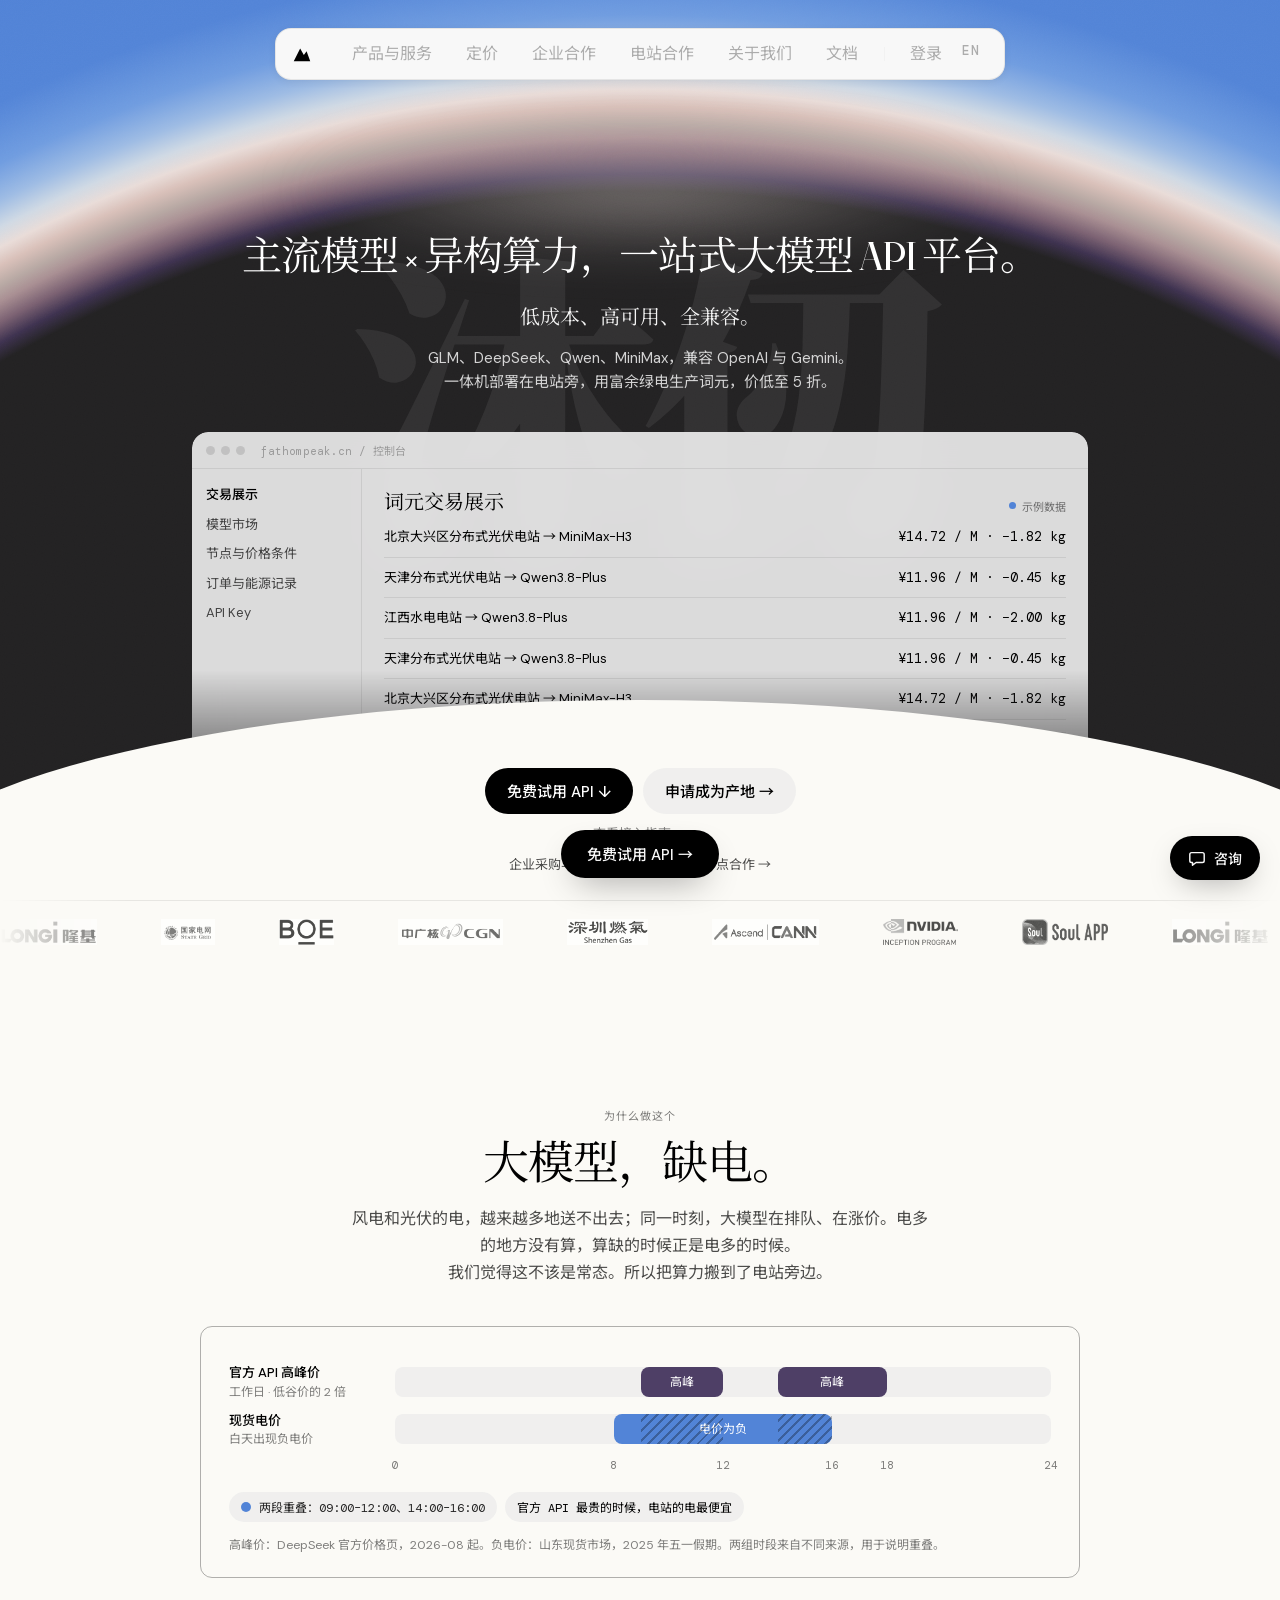
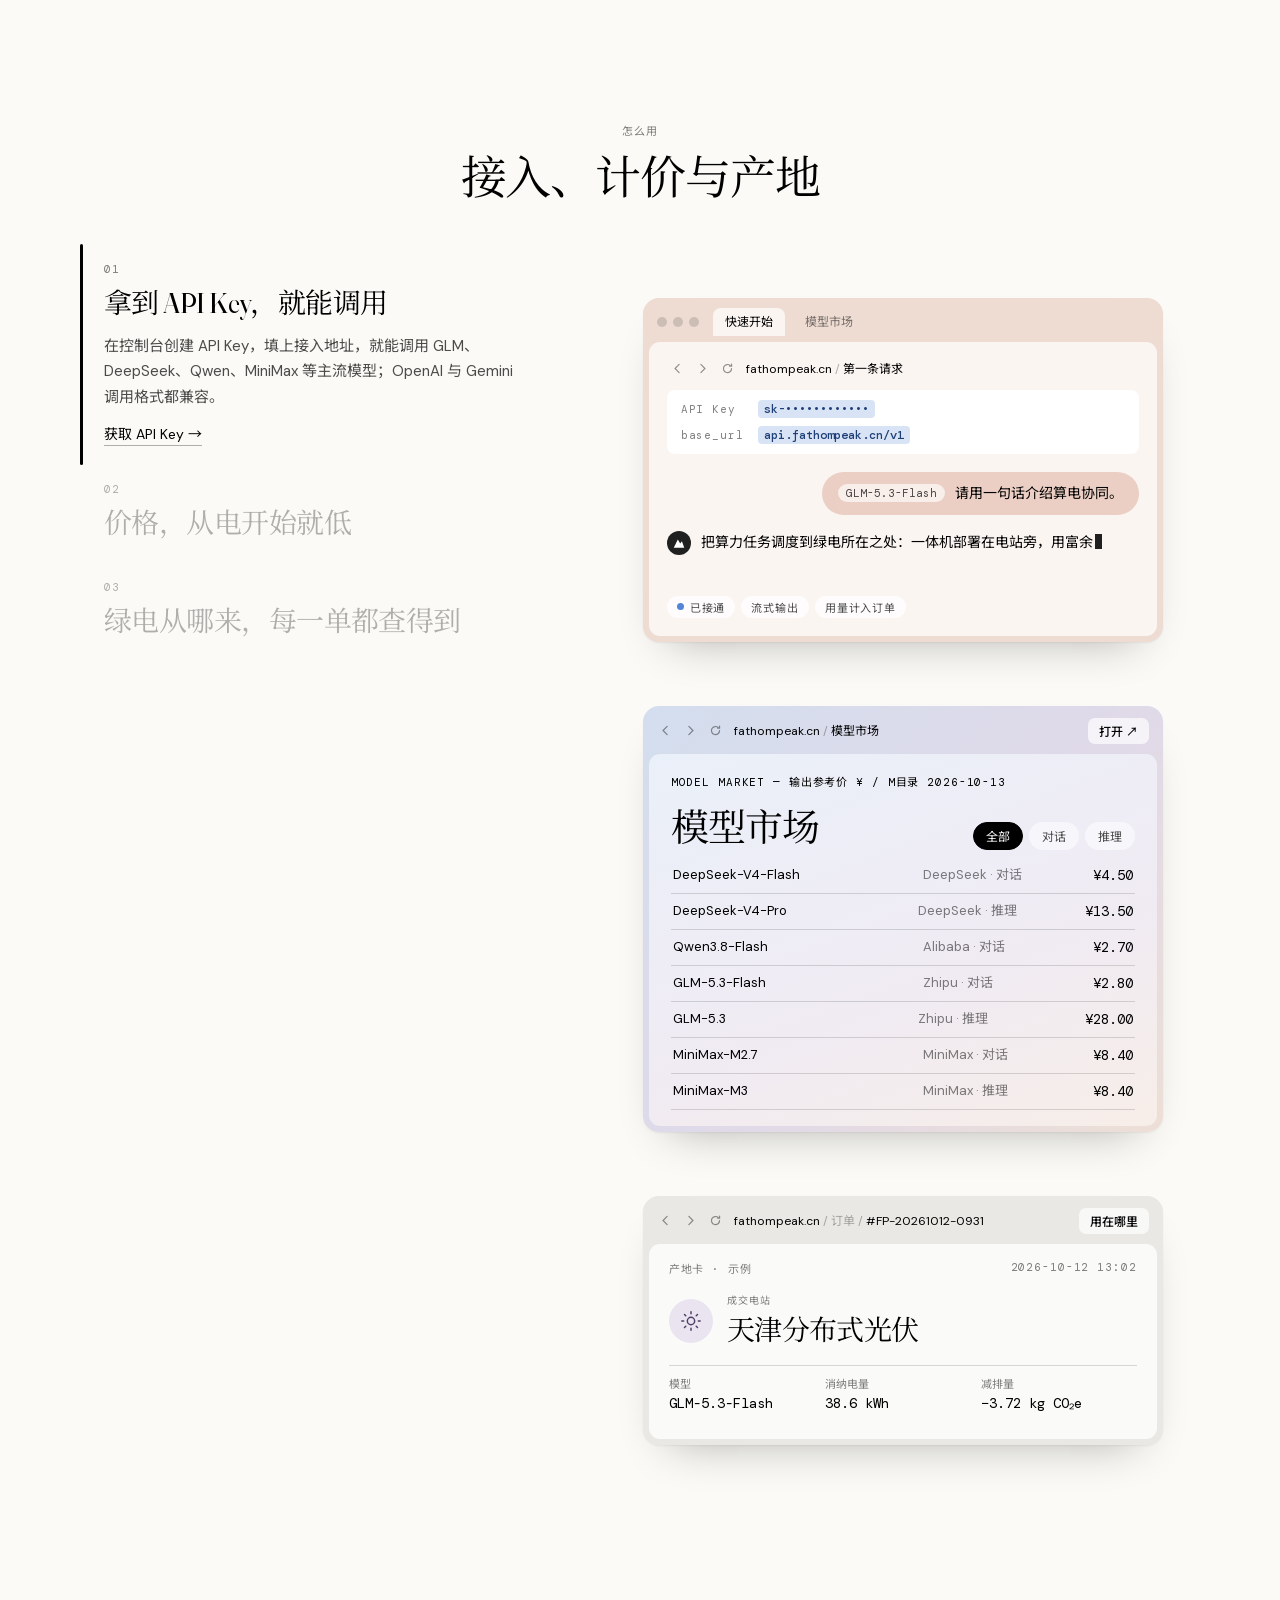
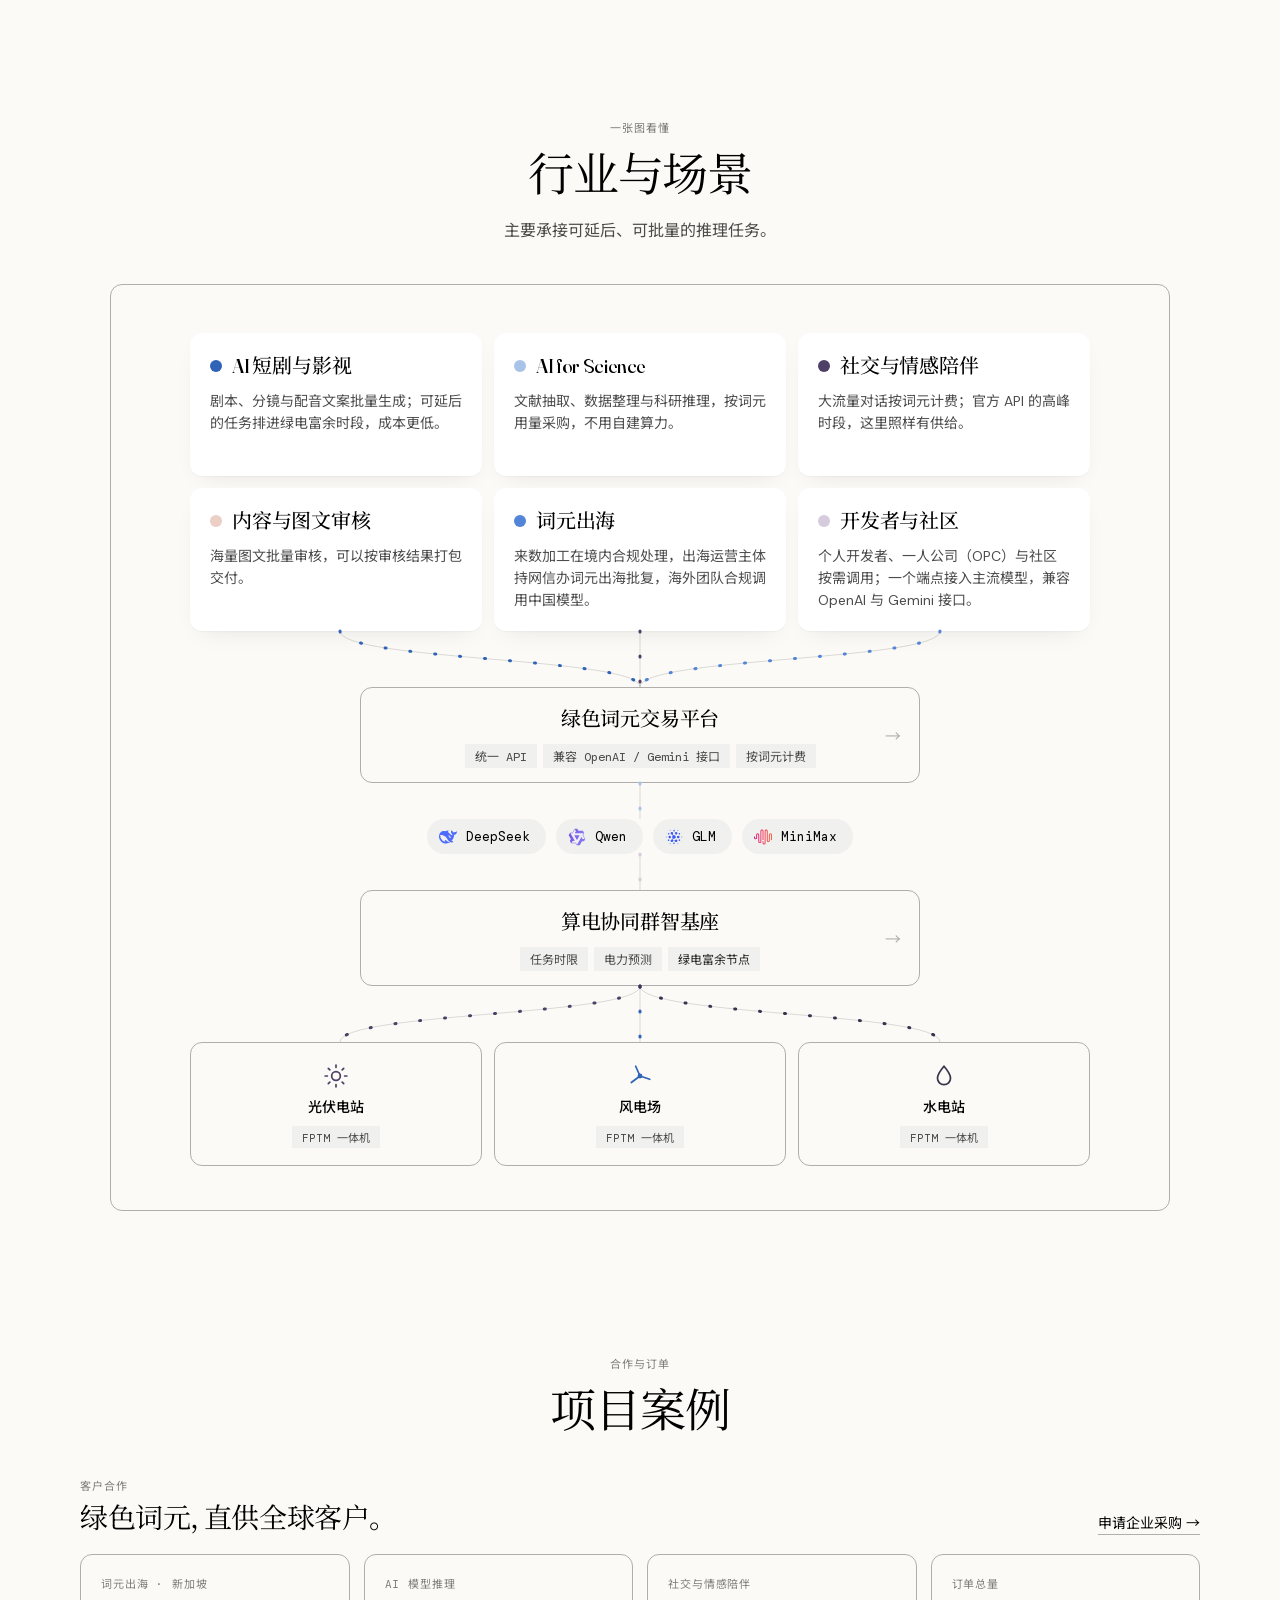
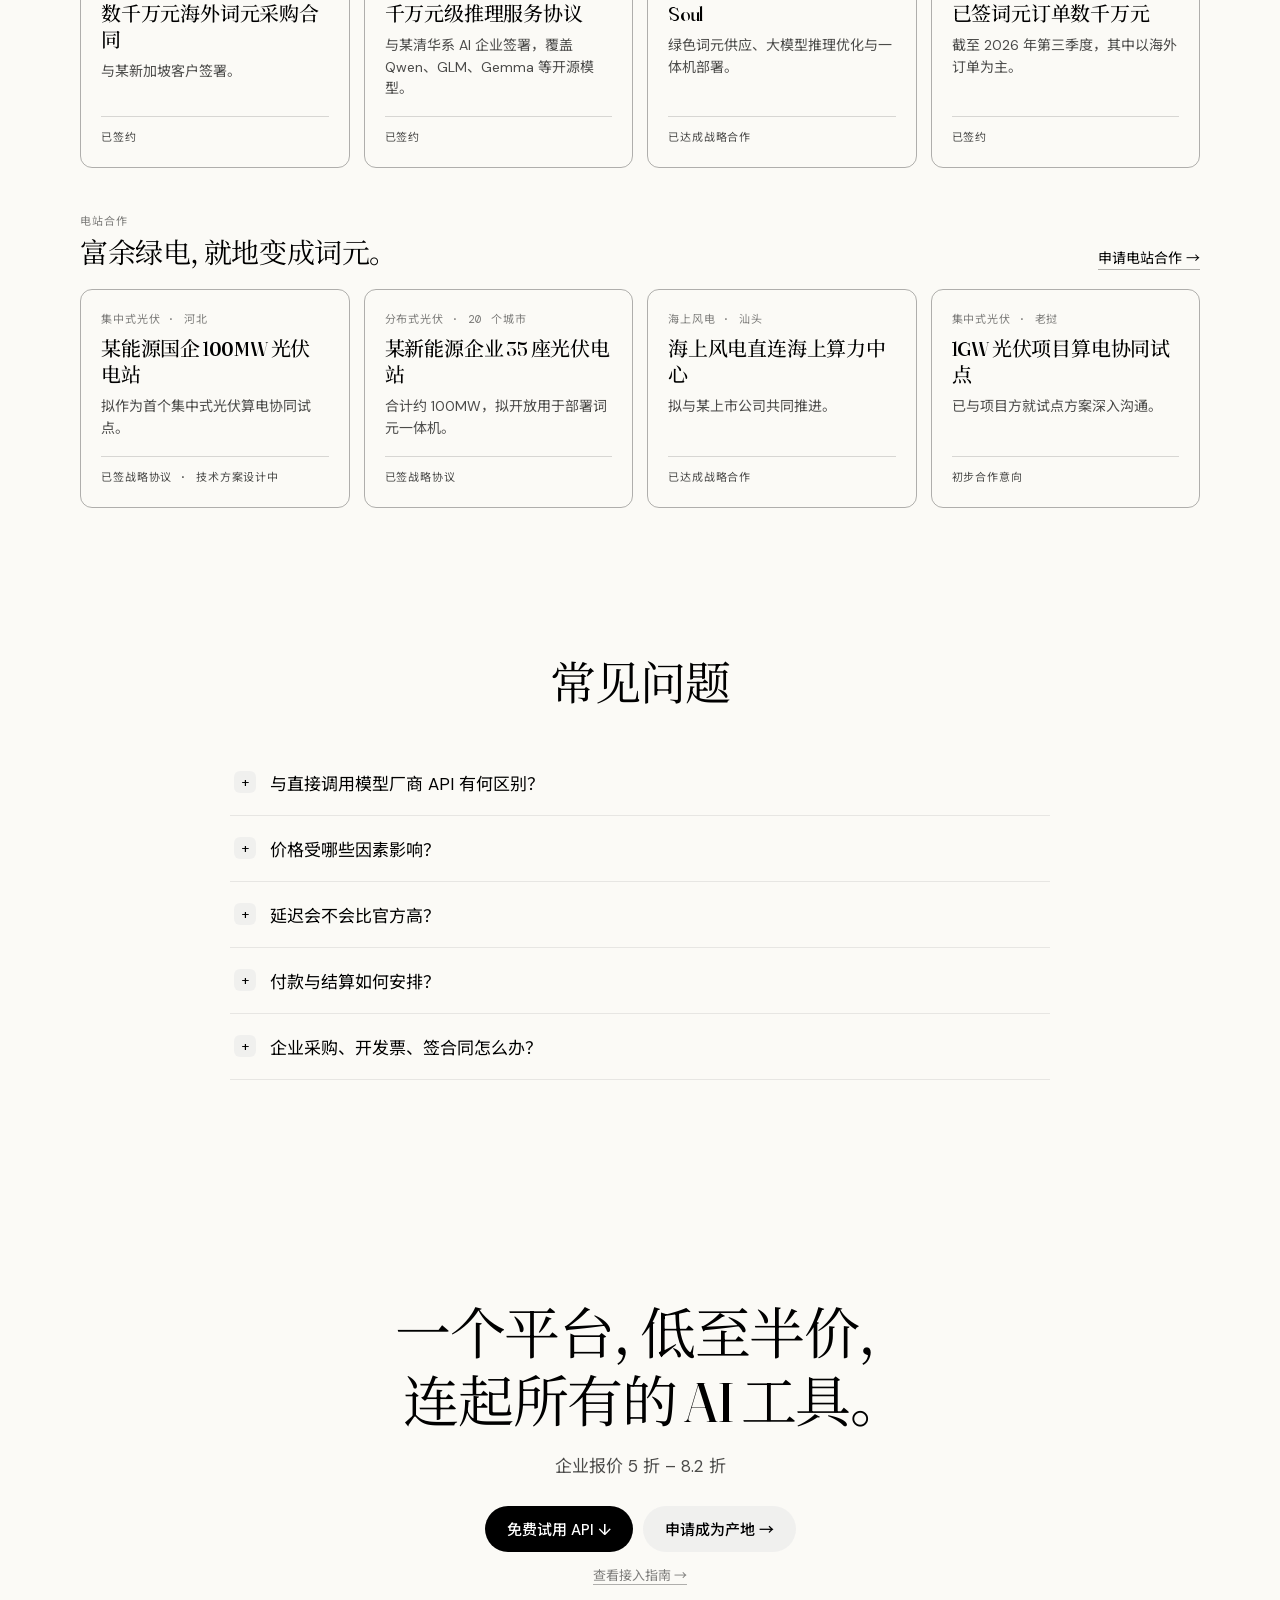
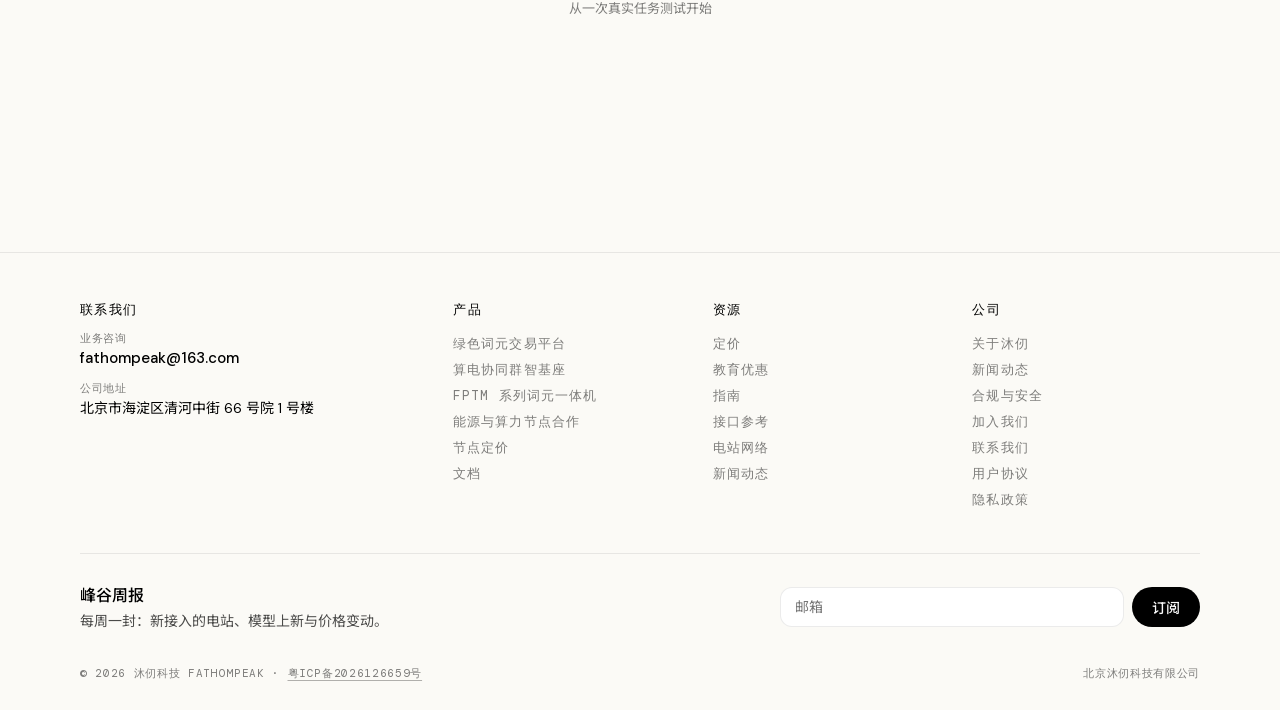
==== commit 3cb2fe53: "No more jumps to the old admin site: 系统高级设置 ↗ becomes an in-console 系统设置 page (sign-in and sign-up, " ====
--- a/index.html
+++ b/index.html
@@ -1743,6 +1743,7 @@
 .rt-soon{font-style:normal;font:400 10.5px var(--mono);letter-spacing:.04em;color:var(--ink-50);margin-left:8px;padding:1px 6px;border-radius:999px;background:rgba(0,0,0,.05)}
 .bt[data-role="root"] .bt-nav button:has(.rt-soon){color:var(--ink-50)}
 .rt-sh2{margin:0 0 14px}
+.rt-chks{display:grid;grid-template-columns:repeat(auto-fill,minmax(240px,1fr));gap:8px 18px;margin:0 0 16px} .rt-sysf .rt-tab{display:grid;gap:4px} .rt-sysf .rt-tab[hidden]{display:none}
 .bt[data-role="root"] .bt-popme{display:none}
 .bt-ws{display:grid;gap:8px;padding:10px 14px 12px;border-top:1px solid var(--line)} .bt-ws .k{font-size:12px;color:var(--ink-50)} .bt-ws>div{display:flex;gap:4px;padding:3px;border-radius:999px;background:rgba(0,0,0,.05);width:max-content} .bt-ws button{appearance:none;border:0;background:transparent;font:inherit;font-size:13px;padding:6px 14px;border-radius:999px;cursor:pointer;color:var(--ink-70)} .bt-ws button.on{background:#111;color:#fff}
 /* 渠道接入（10-15 夜，对照原后台渠道页） */
@@ -3067,7 +3068,7 @@
         <button type="button" data-p="ad-logs" data-roles="root"><svg viewBox="0 0 20 20" aria-hidden="true"><path d="M2.5 10h3l2.5-6 4 12 2.5-6h3" fill="none" stroke="currentColor" stroke-width="1.4" stroke-linecap="round" stroke-linejoin="round"/></svg><span>日志<i class="rt-soon">待接入</i></span></button>
         <span class="cs-grp bt-grp bt-sub" data-roles="root">系统</span>
         <button type="button" data-p="ad-admins" data-roles="root"><svg viewBox="0 0 20 20" aria-hidden="true"><path d="M10 2.5 16 5v4.5c0 4-2.6 6.6-6 8-3.4-1.4-6-4-6-8V5Z M10 8.2a1.6 1.6 0 1 0 0-3.2 1.6 1.6 0 0 0 0 3.2Z M7.3 12c.4-1.4 1.5-2.2 2.7-2.2s2.3.8 2.7 2.2" fill="none" stroke="currentColor" stroke-width="1.4" stroke-linecap="round" stroke-linejoin="round"/></svg><span>员工与权限<i class="rt-soon">待接入</i></span></button>
-        <a class="bt-ext" href="https://admin.fathompeak.cn/" target="_blank" rel="noopener" data-roles="root"><svg viewBox="0 0 20 20" aria-hidden="true"><circle cx="10" cy="10" r="2.6" fill="none" stroke="currentColor" stroke-width="1.4"/><path d="M10 2.5v2.2M10 15.3v2.2M2.5 10h2.2M15.3 10h2.2M4.7 4.7l1.6 1.6M13.7 13.7l1.6 1.6M4.7 15.3l1.6-1.6M13.7 6.3l1.6-1.6" fill="none" stroke="currentColor" stroke-width="1.4" stroke-linecap="round"/></svg><span>系统高级设置 ↗</span></a>
+        <button type="button" data-p="rt-sys" data-roles="root"><svg viewBox="0 0 20 20" aria-hidden="true"><circle cx="10" cy="10" r="2.6" fill="none" stroke="currentColor" stroke-width="1.4"/><path d="M10 2.5v2.2M10 15.3v2.2M2.5 10h2.2M15.3 10h2.2M4.7 4.7l1.6 1.6M13.7 13.7l1.6 1.6M4.7 15.3l1.6-1.6M13.7 6.3l1.6-1.6" fill="none" stroke="currentColor" stroke-width="1.4" stroke-linecap="round"/></svg><span>系统设置</span></button>
         <button type="button" data-p="rt-me" data-roles="root" data-ws="both"><svg viewBox="0 0 20 20" aria-hidden="true"><circle cx="10" cy="7" r="3" fill="none" stroke="currentColor" stroke-width="1.4"/><path d="M4 17c.6-3 3-4.5 6-4.5s5.4 1.5 6 4.5" fill="none" stroke="currentColor" stroke-width="1.4" stroke-linecap="round"/></svg><span>我的账号</span></button>
       </nav>
       <div class="bt-pins" data-roles="personal member admin"><span class="cs-grp bt-grp">已固定</span><div id="btPins"></div><p class="bt-pin0" id="btPin0">还没有固定的模型</p></div>
@@ -3398,7 +3399,7 @@
         <div class="tbl"><table class="cs-tbl cs-wide"><thead><tr><th>渠道</th><th>厂商 / 协议</th><th>凭证</th><th class="r">已接入</th><th class="r">上游模型</th><th>上次同步</th><th>状态</th><th><span class="sr">操作</span></th></tr></thead><tbody id="rtChs"></tbody></table></div>
         <div class="cs-empty" id="rtChs0"><b>还没有渠道</b><span>用上面的三步接入第一个渠道。</span></div>
         <div class="rt-detail" id="rtChD" hidden>
-          <div class="rt-dhd"><div><span class="k">渠道详情</span><h3 id="rtChDN" tabindex="-1"></h3></div><a class="ul rt-native" id="rtChDNative" href="https://admin.fathompeak.cn/channels" target="_blank" rel="noopener" title="在原后台的渠道列表里按名称找到这条渠道">打开原生配置 ↗</a></div>
+          <div class="rt-dhd"><div><span class="k">渠道详情</span><h3 id="rtChDN" tabindex="-1"></h3></div><span id="rtChDNative" hidden></span></div>
           <div class="rt-tabs" role="tablist" id="rtChTabs"><button type="button" role="tab" id="rtChT-conn" aria-controls="rtChP-conn" class="on" data-tab="conn" aria-selected="true">连接与模型</button><button type="button" role="tab" id="rtChT-route" aria-controls="rtChP-route" data-tab="route" aria-selected="false">路由与映射</button><button type="button" role="tab" id="rtChT-req" aria-controls="rtChP-req" data-tab="req" aria-selected="false">请求与响应</button><button type="button" role="tab" id="rtChT-other" aria-controls="rtChP-other" data-tab="other" aria-selected="false">其他设置</button></div>
           <div class="rt-tab" role="tabpanel" id="rtChP-conn" aria-labelledby="rtChT-conn" data-tab="conn">
             <dl class="cs-dl"><dt>厂商 / 协议</dt><dd id="rtChDV"></dd><dt>API 地址</dt><dd class="mono" id="rtChDB"></dd><dt>上游密钥</dt><dd class="mono" id="rtChDK"></dd><dt>分组</dt><dd class="mono" id="rtChDG"></dd><dt>上游模型</dt><dd id="rtChDU"></dd></dl>
@@ -3509,6 +3510,47 @@
           </form>
         </div>
       </div>
+      </div>
+      <div class="cs-p" data-p="rt-sys">
+        <div class="cs-hd"><div><h2>系统设置</h2><p>登录注册、计费充值、安全限制、邮件和日志的全局开关，都在这里改，不再跳回原后台。渠道重试与自动禁用在「路由与转换」，公司信息与 API 地址在官网后台。</p></div></div>
+        <div class="rt-tabs" role="tablist" id="rtSysTabs"><button type="button" role="tab" class="on" data-tab="auth" aria-selected="true">登录与注册</button><button type="button" role="tab" data-tab="pay" aria-selected="false">计费与充值</button><button type="button" role="tab" data-tab="sec" aria-selected="false">安全与限制</button><button type="button" role="tab" data-tab="mail" aria-selected="false">邮件</button><button type="button" role="tab" data-tab="log" aria-selected="false">日志与数据</button></div>
+        <p class="cs-help rt-sh2">当前值在接口接入后从平台读取；现在是空白表单，保存只在预览里生效并记入审计。</p>
+        <form class="cs-ntf rt-sysf" id="rtSysF" novalidate>
+          <div class="rt-tab" data-tab="auth">
+            <h3 class="cs-h3">登录方式</h3>
+            <div class="rt-chks"><label class="f-chk"><input type="checkbox" name="l_mail"><span>邮箱验证码（登录即注册）</span></label><label class="f-chk"><input type="checkbox" name="l_phone"><span>手机验证码（登录即注册）</span></label><label class="f-chk"><input type="checkbox" name="l_pw"><span>密码登录（验证码下方「用密码登录」）</span></label><label class="f-chk"><input type="checkbox" name="l_wx"><span>微信登录</span></label><label class="f-chk"><input type="checkbox" name="l_google"><span>Google 登录</span></label><label class="f-chk"><input type="checkbox" name="l_gh"><span>GitHub 登录</span></label></div>
+            <h3 class="cs-h3">注册</h3>
+            <div class="rt-chks"><label class="f-chk"><input type="checkbox" name="r_open"><span>允许新用户注册</span></label><label class="f-chk"><input type="checkbox" name="r_cap"><span>登录 / 注册需要图形验证码</span></label></div>
+            <div class="cs-f"><label for="rtSys_r_dom">邮箱域名白名单</label><input class="in mono" id="rtSys_r_dom" name="r_dom" placeholder="例：company.com, edu.cn" autocomplete="off" spellcheck="false"><p class="cs-help">逗号分隔；留空不限制。</p></div>
+          </div>
+          <div class="rt-tab" data-tab="pay" hidden>
+            <h3 class="cs-h3">在线充值</h3>
+            <div class="rt-chks"><label class="f-chk"><input type="checkbox" name="p_on"><span>开启在线充值</span></label><label class="f-chk"><input type="checkbox" name="p_ali"><span>支付宝</span></label><label class="f-chk"><input type="checkbox" name="p_wx"><span>微信支付</span></label><label class="f-chk"><input type="checkbox" name="p_stripe"><span>Stripe（海外卡）</span></label></div>
+            <div class="rt-g2"><div class="cs-f"><label for="rtSys_p_min">最低充值（元）</label><input class="in mono" id="rtSys_p_min" name="p_min" placeholder="留空不限" inputmode="decimal" autocomplete="off"></div><div class="cs-f"><label for="rtSys_p_tiers">充值档位（元）</label><input class="in mono" id="rtSys_p_tiers" name="p_tiers" placeholder="例：10, 50, 100, 500" inputmode="text" autocomplete="off"><p class="cs-help">逗号分隔，个人用户充值页按这个顺序显示。</p></div></div>
+            <h3 class="cs-h3">赠送</h3>
+            <div class="rt-g2"><div class="cs-f"><label for="rtSys_p_new">新用户赠送额度（元）</label><input class="in mono" id="rtSys_p_new" name="p_new" placeholder="0" inputmode="decimal" autocomplete="off"></div><div class="cs-f"><label for="rtSys_p_inv">邀请奖励 · 邀请人（元）</label><input class="in mono" id="rtSys_p_inv" name="p_inv" placeholder="0" inputmode="decimal" autocomplete="off"></div><div class="cs-f"><label for="rtSys_p_invd">邀请奖励 · 被邀请人（元）</label><input class="in mono" id="rtSys_p_invd" name="p_invd" placeholder="0" inputmode="decimal" autocomplete="off"></div></div>
+            <p class="cs-help">企业对公转账、先用后付和开票在「财务」身份里处理；套餐和分时价在「模型与定价」。</p>
+          </div>
+          <div class="rt-tab" data-tab="sec" hidden>
+            <h3 class="cs-h3">速率限制</h3>
+            <div class="rt-g2"><div class="cs-f"><label for="rtSys_s_user">每个用户每分钟请求上限</label><input class="in mono" id="rtSys_s_user" name="s_user" placeholder="留空不限" inputmode="numeric" autocomplete="off"></div><div class="cs-f"><label for="rtSys_s_key">每个 API Key 每分钟请求上限</label><input class="in mono" id="rtSys_s_key" name="s_key" placeholder="留空不限" inputmode="numeric" autocomplete="off"></div><div class="cs-f"><label for="rtSys_s_ip">同一 IP 每小时注册上限</label><input class="in mono" id="rtSys_s_ip" name="s_ip" placeholder="留空不限" inputmode="numeric" autocomplete="off"></div></div>
+            <h3 class="cs-h3">内容</h3>
+            <div class="rt-chks"><label class="f-chk"><input type="checkbox" name="s_ban"><span>开启屏蔽词检查</span></label></div>
+            <div class="cs-f"><label for="rtSys_s_words">屏蔽词</label><textarea class="in" id="rtSys_s_words" name="s_words" rows="3" spellcheck="false" placeholder="一行一个"></textarea></div>
+          </div>
+          <div class="rt-tab" data-tab="mail" hidden>
+            <h3 class="cs-h3">发信（验证码、通知、发票）</h3>
+            <div class="rt-g2"><div class="cs-f"><label for="rtSys_m_host">SMTP 服务器</label><input class="in mono" id="rtSys_m_host" name="m_host" placeholder="smtp.example.com" inputmode="url" autocomplete="off"></div><div class="cs-f"><label for="rtSys_m_port">端口</label><input class="in mono" id="rtSys_m_port" name="m_port" placeholder="465" inputmode="numeric" autocomplete="off"></div><div class="cs-f"><label for="rtSys_m_user">账号</label><input class="in mono" id="rtSys_m_user" name="m_user" placeholder="" inputmode="email" autocomplete="off"></div><div class="cs-f"><label for="rtSys_m_from">发件地址</label><input class="in mono" id="rtSys_m_from" name="m_from" placeholder="noreply@…" inputmode="email" autocomplete="off"></div></div>
+            <p class="cs-help">SMTP 密码在服务器环境变量里配置，后台不显示也不保存。</p>
+          </div>
+          <div class="rt-tab" data-tab="log" hidden>
+            <h3 class="cs-h3">日志与数据</h3>
+            <div class="rt-chks"><label class="f-chk"><input type="checkbox" name="g_req"><span>记录请求日志（用户侧「用量与订单」读它）</span></label><label class="f-chk"><input type="checkbox" name="g_dash"><span>开启数据看板统计</span></label></div>
+            <div class="rt-g2"><div class="cs-f"><label for="rtSys_g_keep">请求日志保留天数</label><input class="in mono" id="rtSys_g_keep" name="g_keep" placeholder="留空不清理" inputmode="numeric" autocomplete="off"></div></div>
+          </div>
+          <p class="rt-err" id="rtSysErr" role="alert" hidden></p>
+          <div><button class="btn black sm" type="submit">保存设置</button></div>
+        </form>
       </div>
       <div class="cs-p" data-p="rt-route">
         <div class="cs-hd"><div><h2>路由与转换</h2><p>每个渠道的映射、优先级、权重和请求 / 响应转换一览；点「编辑」在这里直接改，和「渠道接入」用同一个编辑框。</p></div></div>
@@ -3705,9 +3747,9 @@
         <div class="cs-empty" id="rtLogos0"><b>还没有 Logo</b><span>上传接入存储后可以新增。</span></div>
         <h3 class="cs-h3">原后台的系统设置</h3>
         <ul class="cs-list rt-native-list">
-          <li><span><b>登录方式</b><br>验证码、密码、微信 / Google / GitHub 登录的开关。</span><a class="ul" href="https://admin.fathompeak.cn/" target="_blank" rel="noopener">系统设置 › 身份验证 ↗</a></li>
-          <li><span><b>计费与支付</b><br>支付渠道、充值档位、最低充值。</span><a class="ul" href="https://admin.fathompeak.cn/" target="_blank" rel="noopener">系统设置 › 计费与支付 ↗</a></li>
-          <li><span><b>安全与限制</b><br>速率限制、注册限制。</span><a class="ul" href="https://admin.fathompeak.cn/" target="_blank" rel="noopener">系统设置 › 安全与限制 ↗</a></li>
+          <li><span><b>登录方式</b><br>验证码、密码、微信 / Google / GitHub 登录的开关。</span><button class="ac-link" type="button" data-go="rt-sys">系统设置 › 身份验证</button></li>
+          <li><span><b>计费与支付</b><br>支付渠道、充值档位、最低充值。</span><button class="ac-link" type="button" data-go="rt-sys">系统设置 › 计费与支付</button></li>
+          <li><span><b>安全与限制</b><br>速率限制、注册限制。</span><button class="ac-link" type="button" data-go="rt-sys">系统设置 › 安全与限制</button></li>
         </ul>
       </div>
       <div class="cs-p" data-p="root-models">
@@ -3861,12 +3903,15 @@
       </div>
       <div class="cs-p" data-p="ad-admins">
         <div class="bt-pg">
-          <div class="bt-hd"><h1>员工与权限</h1><div class="ad-hr"><span class="bt-tag ad-api">new-api 现成</span><span class="bt-tag g ad-dev">需开发</span><button class="bt-btn pri" type="button" data-ad-act>添加管理员</button></div></div>
-          <p class="bt-lede">按职责分权：运营管渠道、价格和客户，财务管入账、开票和退款，只读账号只能看。员工账号和官网后台共用一个，不再各建一套。</p>
-          <div class="bt-tw"><table class="bt-tbl ad-perm"><thead><tr><th>权限</th><th>超级管理员</th><th>运营</th><th>财务</th><th>只读</th></tr></thead><tbody><tr><td>渠道与模型</td><td>✓</td><td>✓</td><td>—</td><td>—</td></tr><tr><td>改价（模型价、分时价）</td><td>✓</td><td>✓</td><td>—</td><td>—</td></tr><tr><td>用户与额度</td><td>✓</td><td>✓</td><td>—</td><td>—</td></tr><tr><td>开通、冻结组织</td><td>✓</td><td>✓</td><td>—</td><td>—</td></tr><tr><td>认证审核</td><td>✓</td><td>✓</td><td>—</td><td>—</td></tr><tr><td>对公入账（录款 / 复核）</td><td>✓</td><td>—</td><td>✓</td><td>—</td></tr><tr><td>开票与退款</td><td>✓</td><td>—</td><td>✓</td><td>—</td></tr><tr><td>系统设置与菜单</td><td>✓</td><td>—</td><td>—</td><td>—</td></tr><tr><td>查看日志与报表</td><td>✓</td><td>✓</td><td>✓</td><td>✓</td></tr></tbody></table></div>
-          <h2 class="ad-h2">管理员</h2>
-          <div class="bt-tw"><table class="bt-tbl"><thead><tr><th>管理员</th><th>角色</th><th>两步验证</th><th>最近登录</th><th>状态</th></tr></thead><tbody></tbody></table></div>
-          <div class="bt-empty"><span class="bt-ill bt-collage" data-art="key" aria-hidden="true"></span><b>还没有其他管理员</b><p>添加后，对方用工作邮箱登录运营后台，第一次登录要绑定两步验证。</p></div>
+          <div class="bt-hd"><h1>员工与权限</h1><div class="ad-hr"><button class="bt-btn pri" type="button" id="rtStNew">添加员工</button></div></div>
+          <p class="bt-lede">每个员工一个账号、一个身份。身份决定登录后看到哪套侧栏；超级管理员可以在左上角账户菜单里切换运营和财务。</p>
+          <form class="cs-ntf" id="rtStF" hidden novalidate><h3 class="cs-h3">添加员工</h3>
+            <div class="cs-f"><label for="rtStM">工作邮箱</label><input class="in" id="rtStM" name="mail" type="email" autocomplete="off" spellcheck="false"><p class="cs-help">对方用这个邮箱登录员工后台，第一次登录要绑定两步验证。</p></div>
+            <div class="cs-f"><label for="rtStR">身份</label><select class="mk-sel" id="rtStR" name="role"><option value="ops">运营</option><option value="fin">财务</option><option value="ro">只读</option><option value="root">超级管理员</option></select><p class="cs-help" id="rtStRH"></p></div>
+            <div><button class="btn black sm" type="submit">添加</button> <button class="btn gray sm" type="button" id="rtStX">取消</button></div>
+          </form>
+          <div class="bt-tw"><table class="bt-tbl"><thead><tr><th>员工</th><th>身份</th><th>两步验证</th><th>最近登录</th><th>状态</th><th><span class="sr">操作</span></th></tr></thead><tbody id="rtStRows"></tbody></table></div>
+          <div class="bt-empty" id="rtSt0"><span class="bt-ill bt-collage" data-art="key" aria-hidden="true"></span><b>还没有其他员工</b><p>点「添加员工」，选身份。员工账号接入平台接口后才能真正登录。</p></div>
         </div>
       </div>
       <div class="cs-p" data-p="ad-logs">
@@ -5104,6 +5149,34 @@
     var n=Object.keys(next).length;ORG_PRICES[o.name]=next;audit('改组织定价 '+o.name+'（'+n+' 个模型覆盖）');rtOrgRender();rootRender();btRender();toast(n?'已保存 '+o.name+' 的定价，'+n+' 个模型按覆盖价计费，其余继承基础价。':'已保存，'+o.name+' 全部继承基础价。')});
 
   /* ======== 渠道接入：列表 + 编辑框（对照原后台，10-15 夜） ======== */
+  /* 系统设置：原「系统高级设置 ↗」搬进来，不再跳回原后台 */
+  var RT_SYS={},RT_SYSN={auth:'登录与注册',pay:'计费与充值',sec:'安全与限制',mail:'邮件',log:'日志与数据'},rtSysT='auth';
+  rtTabs('rtSysTabs',function(t){rtSysT=t;$$('#rtSysF > .rt-tab').forEach(function(p){p.hidden=p.getAttribute('data-tab')!==t});$('#rtSysErr').hidden=true});
+  $('#rtSysF').addEventListener('submit',function(e){e.preventDefault();var f=this,bad=null;clearErrs(f);$('#rtSysErr').hidden=true;
+    var num=/^\d+(\.\d{1,2})?$/,int=/^\d+$/,mail=/^[^\s@]+@[^\s@]+\.[^\s@]+$/;
+    function chk(n,re,msg){var el=f[n],v=el.value.trim();if(v&&!re.test(v)){fieldErr(el,msg);if(!bad)bad=el}}
+    ['p_min','p_new','p_inv','p_invd'].forEach(function(n){chk(n,num,'填金额，最多两位小数。')});
+    ['s_user','s_key','s_ip','g_keep'].forEach(function(n){chk(n,int,'填正整数，或留空。')});
+    var tv=f.p_tiers.value.trim();if(tv&&!tv.split(/[,，]\s*/).every(function(x){return num.test(x)})){fieldErr(f.p_tiers,'用逗号分隔的金额，例：10, 50, 100。');if(!bad)bad=f.p_tiers}
+    else if(tv&&f.p_min.value.trim()&&Math.min.apply(null,tv.split(/[,，]\s*/).map(Number))<+f.p_min.value.trim()){fieldErr(f.p_tiers,'最小档位低于最低充值。');if(!bad)bad=f.p_tiers}
+    var pt=f.m_port.value.trim();if(pt&&!(int.test(pt)&&+pt>0&&+pt<65536)){fieldErr(f.m_port,'端口在 1–65535 之间。');if(!bad)bad=f.m_port}
+    ['m_user','m_from'].forEach(function(n){chk(n,mail,'填有效的邮箱地址。')});
+    if(f.p_on.checked&&!(f.p_ali.checked||f.p_wx.checked||f.p_stripe.checked)){$('#rtSysErr').textContent='开启在线充值时至少选一种支付方式。';$('#rtSysErr').hidden=false;if(!bad)bad=f.p_ali}
+    if(!(f.l_mail.checked||f.l_phone.checked||f.l_pw.checked||f.l_wx.checked||f.l_google.checked||f.l_gh.checked)&&f.r_open.checked){$('#rtSysErr').textContent='允许注册时至少开一种登录方式。';$('#rtSysErr').hidden=false;if(!bad)bad=f.l_mail}
+    if(bad){var tp=bad.closest('.rt-tab');if(tp&&tp.hidden){var tb=$('#rtSysTabs [data-tab="'+tp.getAttribute('data-tab')+'"]');if(tb)tb.click()}bad.focus();return}
+    [].forEach.call(f.elements,function(el){if(el.name)RT_SYS[el.name]=el.type==='checkbox'?el.checked:el.value.trim()});
+    audit('改系统设置 · '+RT_SYSN[rtSysT]);rootRender();toast('已保存系统设置。接口接入后写入平台。')});
+  /* 员工：身份 = 登录后看到的那套侧栏 */
+  var RT_STAFF=[],STN={ops:'运营',fin:'财务',ro:'只读',root:'超级管理员'},STH={ops:'看到运营侧栏：客户、渠道、模型与定价、路由、绿电、告警与日志。看不到合约和财务。',fin:'看到财务侧栏：合约、资金与兑换码、开票与退款、对账与报表。看不到渠道和定价。',ro:'两套侧栏都能看，所有按钮不可用；适合审计或老板查看。',root:'两套都能用，可切换运营 / 财务；另管员工与系统设置。至少保留两位。'};
+  function rtStHelp(){$('#rtStRH').textContent=STH[$('#rtStR').value]}
+  function rtStRender(){$('#rtStRows').innerHTML=RT_STAFF.map(function(x,i){return '<tr><td>'+esc(x.mail)+'</td><td><select class="mk-sel" data-strole="'+i+'" aria-label="身份">'+Object.keys(STN).map(function(k){return '<option value="'+k+'"'+(k===x.role?' selected':'')+'>'+STN[k]+'</option>'}).join('')+'</select></td><td><span class="cs-st wait">未绑定</span></td><td class="mono">--</td><td><span class="cs-st wait">待首次登录</span></td><td class="r"><button class="ac-link" type="button" data-strm="'+i+'">移除</button></td></tr>'}).join('');$('#rtSt0').hidden=RT_STAFF.length>0;
+    $$('#rtStRows [data-strole]').forEach(function(sel){sel.addEventListener('change',function(){var x=RT_STAFF[+sel.getAttribute('data-strole')];x.role=sel.value;audit('改员工身份 '+x.mail+' → '+STN[x.role]);toast('已把 '+x.mail+' 改为'+STN[x.role]+'。')})});
+    $$('#rtStRows [data-strm]').forEach(function(b){b.addEventListener('click',function(){var i=+b.getAttribute('data-strm'),x=RT_STAFF[i];RT_STAFF.splice(i,1);audit('移除员工 '+x.mail);rtStRender();toastAct('已移除 '+x.mail+'。','撤销',function(){RT_STAFF.splice(i,0,x);audit('撤销移除员工 '+x.mail);rtStRender()})})});rtTx()}
+  $('#rtStR').addEventListener('change',rtStHelp);rtStHelp();
+  $('#rtStNew').addEventListener('click',function(){var f=$('#rtStF');f.hidden=false;f.reset();clearErrs(f);rtStHelp();$('#rtStM').focus()});
+  $('#rtStX').addEventListener('click',function(){$('#rtStF').hidden=true});
+  $('#rtStF').addEventListener('submit',function(e){e.preventDefault();var f=this,m=f.mail.value.trim().toLowerCase();clearErrs(f);if(!/^[^\s@]+@[^\s@]+\.[^\s@]+$/.test(m)){fieldErr(f.mail,'填有效的工作邮箱。');f.mail.focus();return}if(RT_STAFF.some(function(x){return x.mail===m})){fieldErr(f.mail,'这个邮箱已经是员工。');f.mail.focus();return}RT_STAFF.push({mail:m,role:f.role.value});audit('添加员工 '+m+'（'+STN[f.role.value]+'）');f.hidden=true;rtStRender();toast('已添加 '+m+'，身份：'+STN[f.role.value]+'。')});
+  rtStRender();
   /* 客户归属（10-15 夜）：合约签约方、官网线索和开户申请都按企业名并进「企业客户」，没留企业名的官网个人并进「个人用户」 */
   var RT_SUBS=window.RT_SUBS=window.RT_SUBS||[];
   function rtCoList(){var by={},list=[];function get(n){n=(n||'').trim();if(!n)return null;if(!by[n]){by[n]={name:n,src:{},deals:[],rel:'client',org:null,app:null,sub:''};list.push(by[n])}return by[n]}
@@ -5407,6 +5480,8 @@
   Object.assign(I18N,{"官网来源": "From website", "来源": "Source", "平台注册": "Signed up", "全部企业": "All businesses", "线索与申请": "Leads & applications", "已签约未开户": "Signed, no account", "已开户": "Account open", "全部关系": "All relations", "词元客户": "Token customer", "电站合作方": "Plant partner", "全部阶段": "All stages", "官网线索": "Website lead", "开户申请": "Account application", "洽谈中": "In talks", "已签约": "Signed", "关系": "Relation", "阶段": "Stage", "合约": "Contracts", "开户": "Open account", "电站对接": "Plants", "后台开通": "Opened by staff", "官网开户申请": "Website application", "官网联系销售": "Website sales form", "官网电站合作": "Website plant form", "官网周报订阅": "Website newsletter", "未注册": "Not signed up", "没有符合条件的企业": "No matching businesses", "按企业名、联系人或邮箱查找": "Search by company, contact or email", "换个筛选条件。官网线索和开户申请接入官网后台接口后自动进来。": "Try other filters. Website leads and applications arrive once the website-CMS API is connected.", "平台注册的用户来自平台用户接口；官网的周报订阅和线索来自官网后台接口，接入后一起列在这里。": "Sign-ups come from the platform user API; website newsletter subscribers and leads come from the website-CMS API and are listed here once connected.", "平台注册的个人与教育账户，加上官网带来的个人：周报订阅、没留企业名的线索。注册账户点「详情」查余额、调额度、冻结或重置密码；企业在「企业客户」里。": "Personal and education accounts, plus people from the website: newsletter subscribers and leads without a company. For accounts, open Details to see balance, adjust credit, freeze or reset the password; companies are under Business customers.", "所有和我们打交道的企业在一张表里：官网线索、开户申请、合约签约方和已开户账户按企业名合并，看它走到哪一步。开户后在详情里绑定渠道、设合同价。": "Every company we deal with in one table: website leads, account applications, contract parties and open accounts merged by company name, showing how far each has come. After opening an account, bind channels and set contract prices in Details."});
   Object.assign(I18N,{"身份": "Workspace", "运营（超管）": "Operations (admin)", "财务": "Finance", "已切换到 财务": "Switched to Finance", "已切换到 运营（超管）": "Switched to Operations (admin)", "只读摘要。合约、收款、开票、对账在「财务」身份里管（左上角账户菜单切换）；这里只管这家企业能用哪些渠道和模型、按什么价结算。": "Read-only summary. Contracts, collections, invoices and reconciliation are handled in the Finance workspace (switch from the account menu, top left); here you only set which channels and models this business can use and at what price.", "合约在「财务」身份的「合约」里签订和维护，签约方和这家企业同名就显示在这里。": "Contracts are kept under Contracts in the Finance workspace; any contract whose party has this business's name shows here."});
   Object.assign(I18N,{"待运营开户": "Awaiting account", "客户在平台上已有企业账户就选上；还没有的，运营在「企业客户」里开户后自动关联（按签约方名称）。": "Pick the customer's business account if it exists; otherwise it links automatically (by party name) once operations opens the account under Business customers.", "这一页在「运营（超管）」身份里，从左上角账户菜单切换。": "This page is in the Operations (admin) workspace; switch from the account menu, top left."});
+  Object.assign(I18N,{"系统设置": "System settings", "登录与注册": "Sign-in & sign-up", "计费与充值": "Billing & top-up", "安全与限制": "Security & limits", "邮件": "Email", "日志与数据": "Logs & data", "登录方式": "Sign-in methods", "注册": "Sign-up", "邮箱验证码（登录即注册）": "Email code (sign-in creates the account)", "手机验证码（登录即注册）": "SMS code (sign-in creates the account)", "密码登录（验证码下方「用密码登录」）": "Password sign-in (\"Use password\" under the code field)", "微信登录": "WeChat sign-in", "Google 登录": "Google sign-in", "GitHub 登录": "GitHub sign-in", "允许新用户注册": "Allow new sign-ups", "登录 / 注册需要图形验证码": "Require an image CAPTCHA to sign in / sign up", "邮箱域名白名单": "Email domain allowlist", "逗号分隔；留空不限制。": "Comma-separated; leave blank for no restriction.", "在线充值": "Online top-up", "开启在线充值": "Enable online top-up", "支付宝": "Alipay", "微信支付": "WeChat Pay", "Stripe（海外卡）": "Stripe (international cards)", "最低充值（元）": "Minimum top-up (CNY)", "充值档位（元）": "Top-up amounts (CNY)", "逗号分隔，个人用户充值页按这个顺序显示。": "Comma-separated; the personal top-up page shows them in this order.", "赠送": "Credits", "新用户赠送额度（元）": "Sign-up credit (CNY)", "邀请奖励 · 邀请人（元）": "Referral reward · referrer (CNY)", "邀请奖励 · 被邀请人（元）": "Referral reward · invitee (CNY)", "企业对公转账、先用后付和开票在「财务」身份里处理；套餐和分时价在「模型与定价」。": "Business bank transfers, pay-later and invoices are handled in the Finance workspace; plans and time-of-day prices are under Models & pricing.", "速率限制": "Rate limits", "每个用户每分钟请求上限": "Requests per user per minute", "每个 API Key 每分钟请求上限": "Requests per API key per minute", "同一 IP 每小时注册上限": "Sign-ups per IP per hour", "留空不限": "Blank = no limit", "内容": "Content", "开启屏蔽词检查": "Enable blocked-word check", "屏蔽词": "Blocked words", "一行一个": "One per line", "发信（验证码、通知、发票）": "Outgoing mail (codes, notices, invoices)", "SMTP 服务器": "SMTP server", "端口": "Port", "账号": "Account", "发件地址": "From address", "SMTP 密码在服务器环境变量里配置，后台不显示也不保存。": "The SMTP password is set in a server environment variable; the back office neither shows nor stores it.", "记录请求日志（用户侧「用量与订单」读它）": "Record request logs (customers' Usage & orders reads them)", "开启数据看板统计": "Enable dashboard statistics", "请求日志保留天数": "Days to keep request logs", "留空不清理": "Blank = keep all", "保存设置": "Save settings", "当前值在接口接入后从平台读取；现在是空白表单，保存只在预览里生效并记入审计。": "Current values load from the platform once the API is connected; this is a blank form, and saving only applies in the preview and goes into the audit log.", "登录注册、计费充值、安全限制、邮件和日志的全局开关，都在这里改，不再跳回原后台。渠道重试与自动禁用在「路由与转换」，公司信息与 API 地址在官网后台。": "Global switches for sign-in, billing, security limits, email and logs, all changed here instead of in the old back office. Channel retries and auto-disable are under Routing & transforms; company details and the API address are in the website CMS.", "填金额，最多两位小数。": "Enter an amount with at most two decimals.", "填正整数，或留空。": "Enter a whole number, or leave blank.", "用逗号分隔的金额，例：10, 50, 100。": "Comma-separated amounts, e.g. 10, 50, 100.", "最小档位低于最低充值。": "The smallest amount is below the minimum top-up.", "端口在 1–65535 之间。": "Port must be 1–65535.", "填有效的邮箱地址。": "Enter a valid email address.", "开启在线充值时至少选一种支付方式。": "Pick at least one payment method when online top-up is on.", "允许注册时至少开一种登录方式。": "Turn on at least one sign-in method while sign-ups are allowed.", "已保存系统设置。接口接入后写入平台。": "System settings saved. They are written to the platform once the API is connected.", "系统设置 › 身份验证": "System settings › Authentication", "系统设置 › 计费与支付": "System settings › Billing & payment", "系统设置 › 安全与限制": "System settings › Security & limits"});
+  Object.assign(I18N,{"添加员工": "Add staff", "每个员工一个账号、一个身份。身份决定登录后看到哪套侧栏；超级管理员可以在左上角账户菜单里切换运营和财务。": "One account and one role per staff member. The role decides which sidebar they see after signing in; super admins can switch between Operations and Finance from the account menu, top left.", "工作邮箱": "Work email", "对方用这个邮箱登录员工后台，第一次登录要绑定两步验证。": "They sign in to the staff console with this email and set up two-step verification on first sign-in.", "运营": "Operations", "只读": "Read-only", "超级管理员": "Super admin", "添加": "Add", "员工": "Staff", "两步验证": "Two-step verification", "最近登录": "Last sign-in", "未绑定": "Not set up", "待首次登录": "Awaiting first sign-in", "移除": "Remove", "还没有其他员工": "No other staff yet", "点「添加员工」，选身份。员工账号接入平台接口后才能真正登录。": "Use Add staff and pick a role. Staff accounts can actually sign in once the platform API is connected.", "填有效的工作邮箱。": "Enter a valid work email.", "这个邮箱已经是员工。": "This email is already a staff member.", "看到运营侧栏：客户、渠道、模型与定价、路由、绿电、告警与日志。看不到合约和财务。": "Sees the Operations sidebar: customers, channels, models & pricing, routing, green power, alerts and logs. No contracts or finance.", "看到财务侧栏：合约、资金与兑换码、开票与退款、对账与报表。看不到渠道和定价。": "Sees the Finance sidebar: contracts, funds & codes, invoices & refunds, statements & reports. No channels or pricing.", "两套侧栏都能看，所有按钮不可用；适合审计或老板查看。": "Can view both sidebars with every action disabled; for audit or leadership.", "两套都能用，可切换运营 / 财务；另管员工与系统设置。至少保留两位。": "Uses both and can switch between Operations and Finance; also manages staff and system settings. Keep at least two."});
   var lang='zh'; try{lang=localStorage.getItem('fp-lang')||'zh'}catch(e){}
   var CJK=/[一-鿿。；]/;
   /* 先查字典与短语；查不到时把「A · B」「A → B」拆开逐段查，价格与示例请求按规则换 */
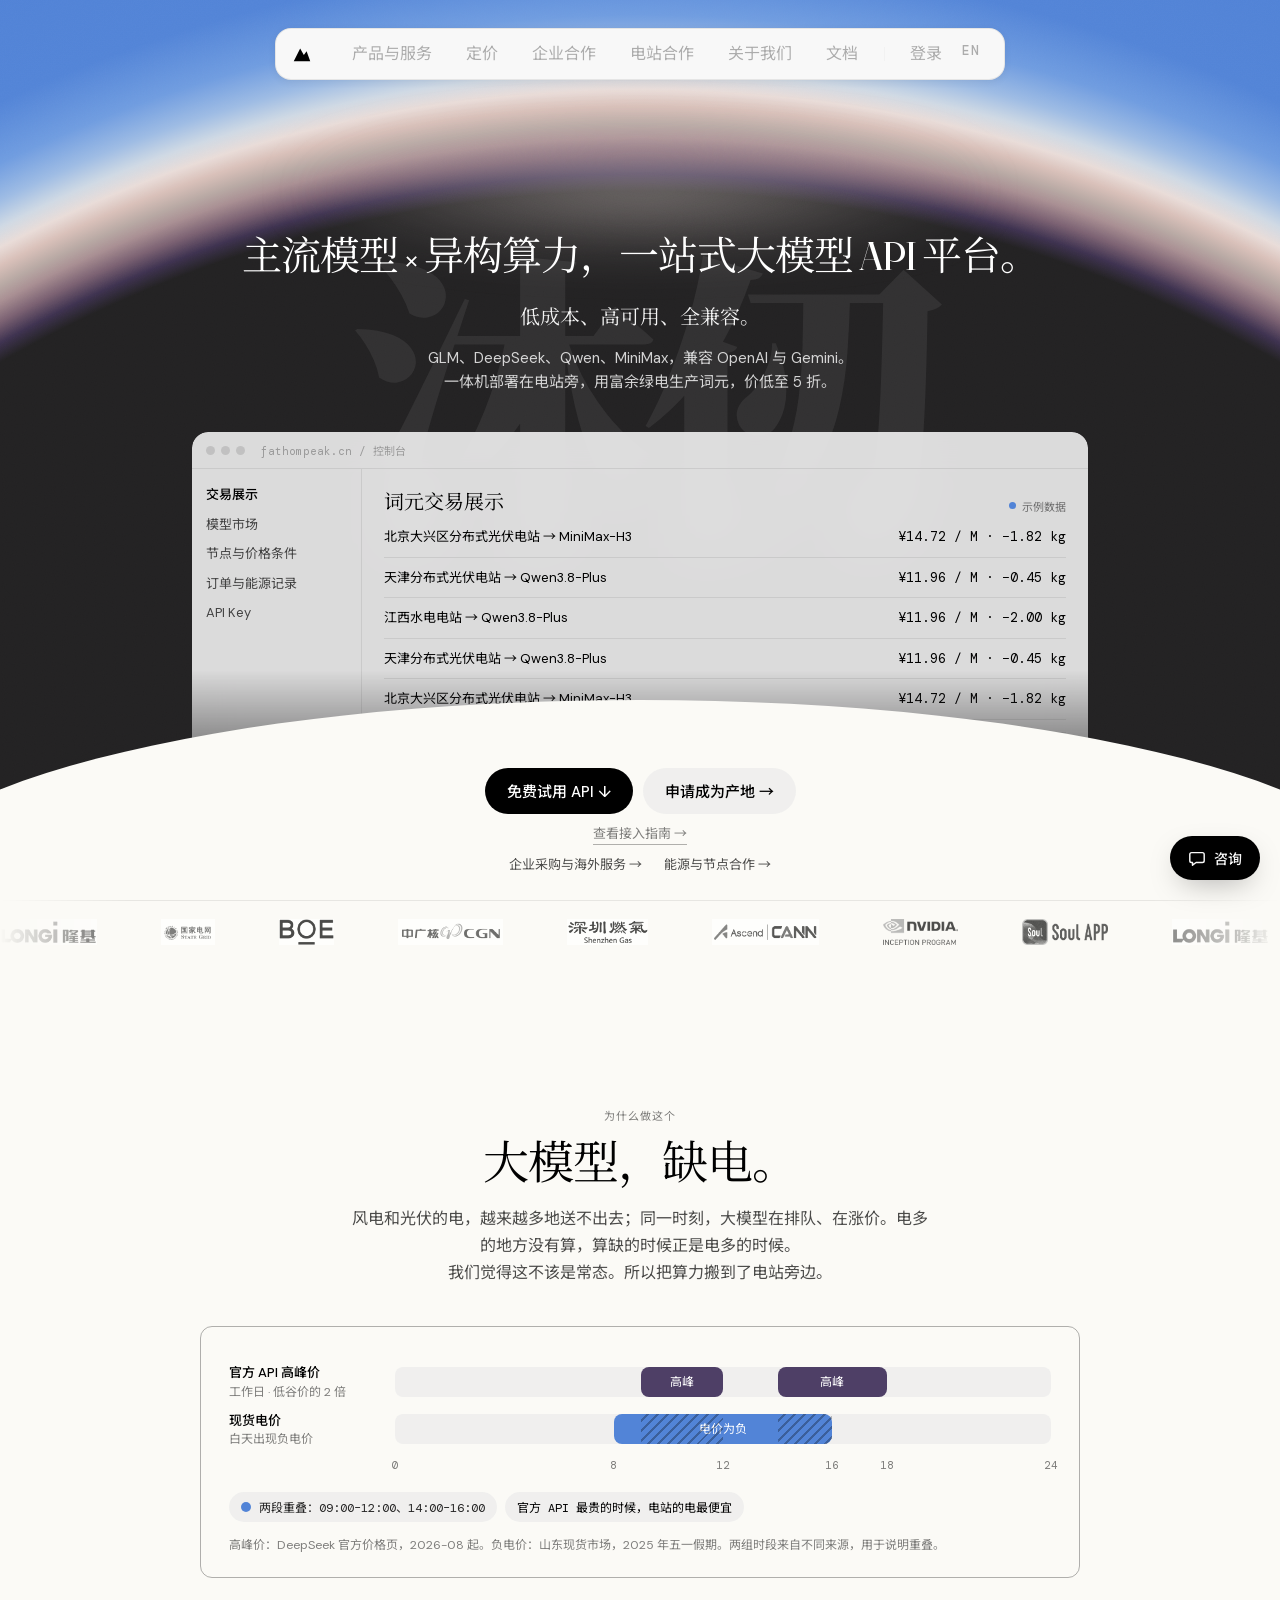
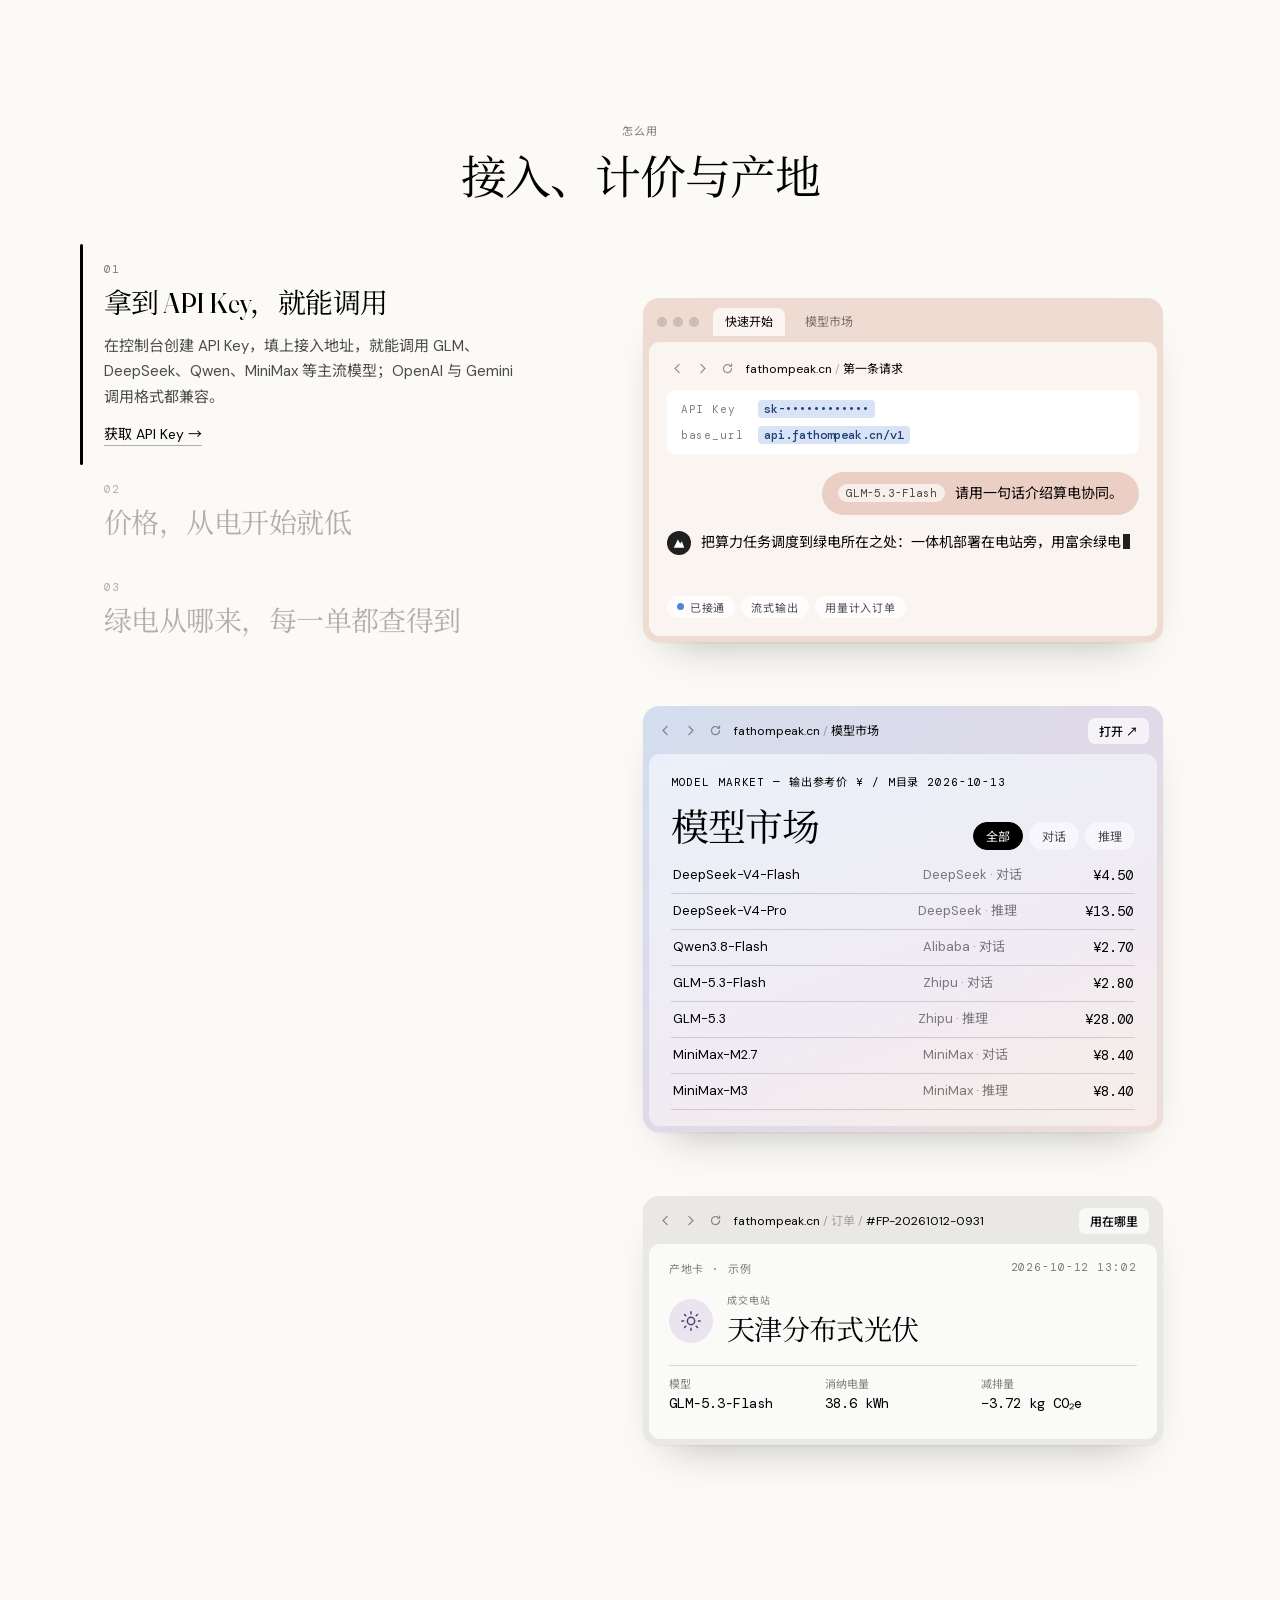
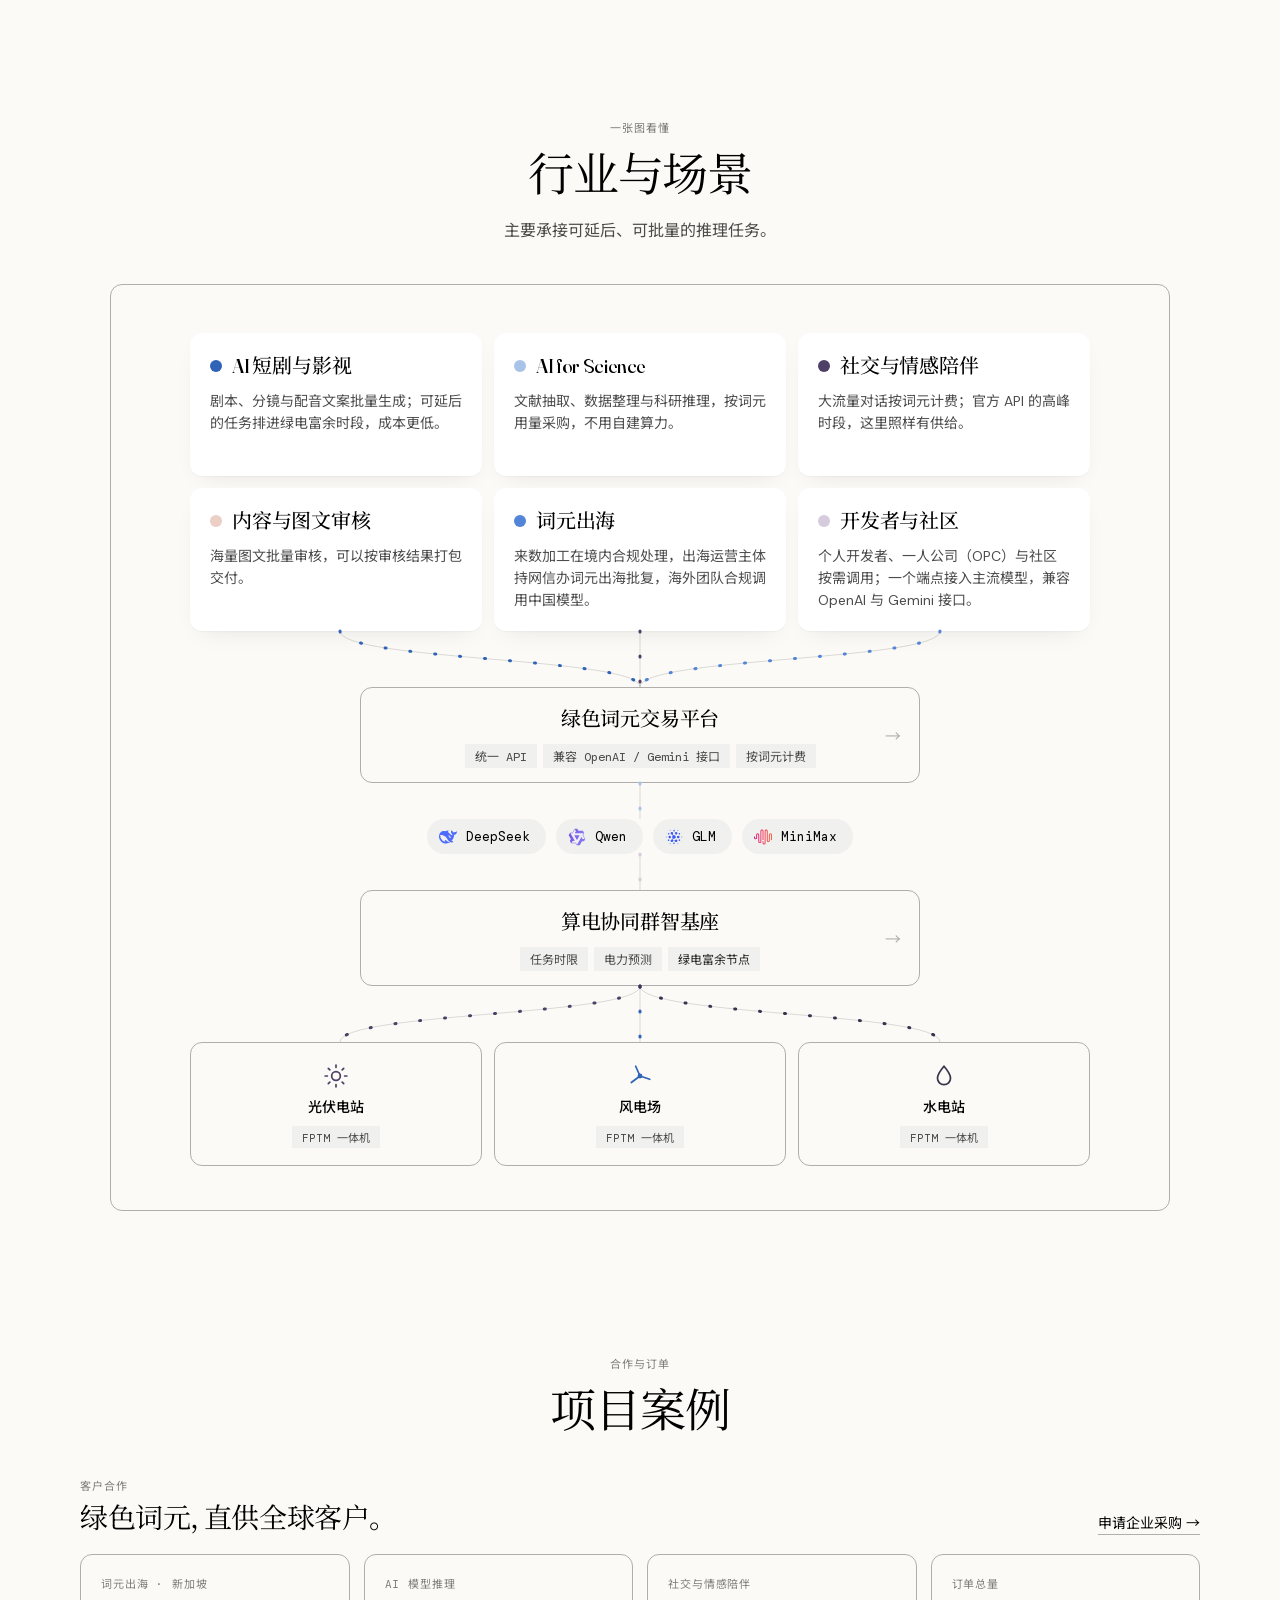
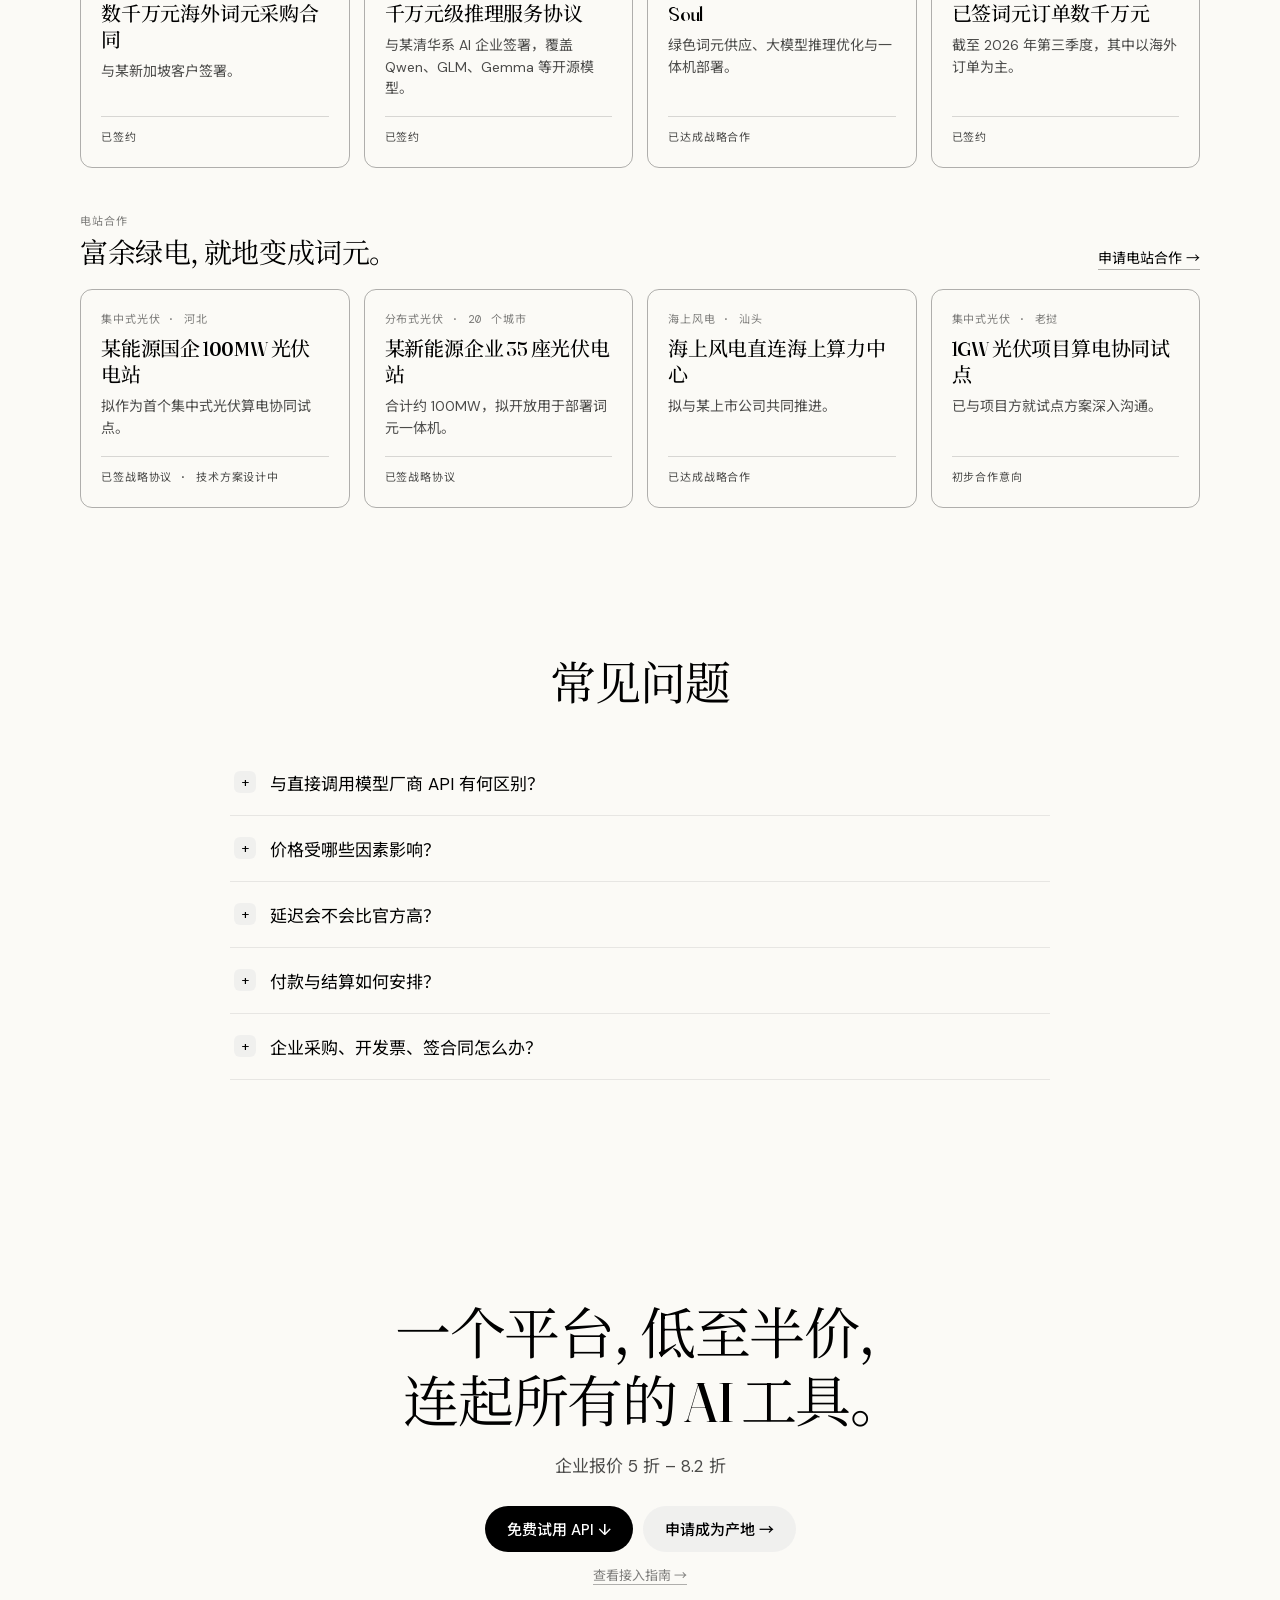
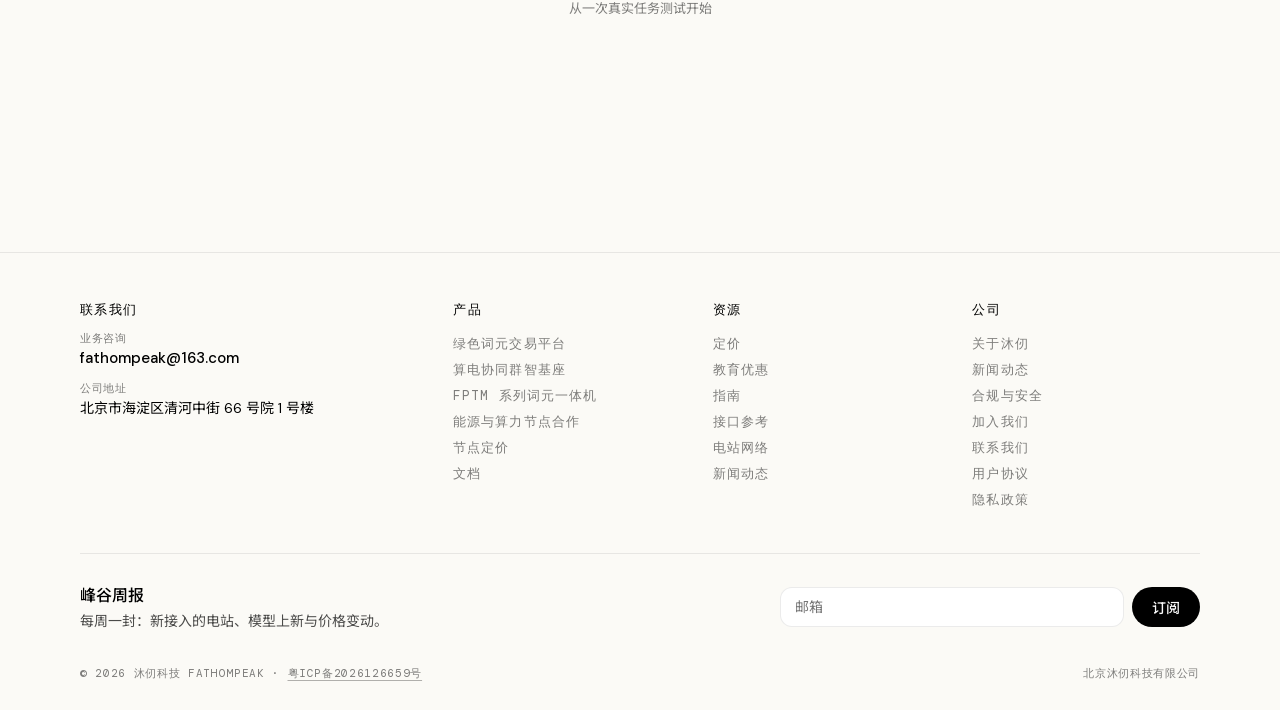
==== commit 6ad5d0c4: "Preview: channel editor gaps closed against new-api source (multi-key with random/polling and per-ke" ====
--- a/index.html
+++ b/index.html
@@ -1743,6 +1743,8 @@
 .rt-soon{font-style:normal;font:400 10.5px var(--mono);letter-spacing:.04em;color:var(--ink-50);margin-left:8px;padding:1px 6px;border-radius:999px;background:rgba(0,0,0,.05)}
 .bt[data-role="root"] .bt-nav button:has(.rt-soon){color:var(--ink-50)}
 .rt-sh2{margin:0 0 14px}
+.rt-seg{display:inline-flex;gap:4px;padding:3px;border-radius:999px;background:rgba(0,0,0,.05);margin:0 0 10px} .rt-seg label{position:relative} .rt-seg input{position:absolute;opacity:0;pointer-events:none} .rt-seg span{display:block;padding:6px 14px;border-radius:999px;font-size:13px;cursor:pointer;color:var(--ink-70)} .rt-seg input:checked+span{background:#111;color:#fff} .rt-seg input:focus-visible+span{outline:2px solid #111;outline-offset:2px}
+#rtCEkeys .tbl{margin:4px 0} .rt-kempty{margin:4px 0 8px} .rt-ud{display:flex;flex-wrap:wrap;gap:6px 10px;align-items:center;margin:6px 0} .rt-ud>b{font-size:12px;color:var(--ink-50);min-width:64px} .rt-udi{display:inline-flex;gap:8px;align-items:center;border:1px solid var(--line);border-radius:999px;padding:3px 10px;background:rgba(255,255,255,.7)}
 .rt-chks{display:grid;grid-template-columns:repeat(auto-fill,minmax(240px,1fr));gap:8px 18px;margin:0 0 16px} .rt-sysf .rt-tab{display:grid;gap:4px} .rt-sysf .rt-tab[hidden]{display:none}
 .bt[data-role="root"] .bt-popme{display:none}
 .bt-ws{display:grid;gap:8px;padding:10px 14px 12px;border-top:1px solid var(--line)} .bt-ws .k{font-size:12px;color:var(--ink-50)} .bt-ws>div{display:flex;gap:4px;padding:3px;border-radius:999px;background:rgba(0,0,0,.05);width:max-content} .bt-ws button{appearance:none;border:0;background:transparent;font:inherit;font-size:13px;padding:6px 14px;border-radius:999px;cursor:pointer;color:var(--ink-70)} .bt-ws button.on{background:#111;color:#fff}
@@ -3361,7 +3363,7 @@
           <div class="rt-chbar-l"><button type="button" class="rt-chip2" id="rtRetry" title="全局请求重试次数，在「路由与转换」里改">最大重试：<b id="rtRetryN">0</b></button><label class="rt-sw"><input type="checkbox" id="rtChBatch"><span>批量操作</span></label><label class="rt-sw"><input type="checkbox" id="rtChTag"><span>标签模式</span></label><label class="rt-sw"><input type="checkbox" id="rtChIdSort"><span>使用 ID 排序</span></label></div>
           <button class="btn black sm" type="button" id="rtChNew">创建渠道</button>
         </div>
-        <div class="cs-bar rt-chflt"><input class="in" id="rtChQ" placeholder="按名称或 ID 筛选" aria-label="按名称或 ID 筛选渠道" autocomplete="off"><input class="in" id="rtChMq" placeholder="按模型筛选" aria-label="按模型筛选渠道" autocomplete="off"><select class="mk-sel" id="rtChSt" aria-label="状态"><option value="">全部状态</option><option value="on">已启用</option><option value="off">已停用</option></select><select class="mk-sel" id="rtChVf" aria-label="类型"><option value="">全部类型</option><option value="DeepSeek">DeepSeek</option><option value="Zhipu">智谱</option><option value="Alibaba">阿里云百炼</option><option value="MiniMax">MiniMax</option><option value="openai">OpenAI 兼容</option><option value="anthropic">Anthropic 兼容</option><option value="gemini">Gemini 兼容</option><option value="other">其他</option></select><select class="mk-sel" id="rtChGf" aria-label="分组"><option value="">全部分组</option></select><span class="rt-view" role="group" aria-label="视图"><button type="button" class="on" data-view="card" aria-pressed="true">卡片</button><button type="button" data-view="table" aria-pressed="false">表格</button></span></div>
+        <div class="cs-bar rt-chflt"><input class="in" id="rtChQ" placeholder="按名称或 ID 筛选" aria-label="按名称或 ID 筛选渠道" autocomplete="off"><input class="in" id="rtChMq" placeholder="按模型筛选" aria-label="按模型筛选渠道" autocomplete="off"><select class="mk-sel" id="rtChSt" aria-label="状态"><option value="">全部状态</option><option value="on">已启用</option><option value="off">已停用</option></select><select class="mk-sel" id="rtChVf" aria-label="类型"><option value="">全部类型</option><option value="DeepSeek">DeepSeek</option><option value="Zhipu">智谱</option><option value="Alibaba">阿里云百炼</option><option value="MiniMax">MiniMax</option><option value="openai">OpenAI 兼容</option><option value="anthropic">Anthropic 兼容</option><option value="gemini">Gemini 兼容</option><option value="openrouter">OpenRouter</option><option value="azure">Azure OpenAI</option><option value="aws">AWS Bedrock</option><option value="vertex">Vertex AI</option><option value="siliconflow">硅基流动</option><option value="moonshot">Moonshot（Kimi）</option><option value="other">其他</option></select><select class="mk-sel" id="rtChGf" aria-label="分组"><option value="">全部分组</option></select><span class="rt-view" role="group" aria-label="视图"><button type="button" class="on" data-view="card" aria-pressed="true">卡片</button><button type="button" data-view="table" aria-pressed="false">表格</button></span></div>
         <div class="rt-bulk" id="rtChBulk" hidden><span>已选 <b id="rtChSel">0</b> 个渠道</span><button class="btn gray sm" type="button" data-bulk="on">启用</button><button class="btn gray sm" type="button" data-bulk="off">停用</button><button class="btn gray sm" type="button" data-bulk="test">测试</button></div>
         <div id="rtChList"></div>
         <div class="cs-empty" id="rtChList0" hidden><b>没有符合筛选的渠道</b><span>换个条件，或点「创建渠道」。</span></div>
@@ -3369,7 +3371,7 @@
         <ol class="rt-steps" id="rtSteps"><li><button type="button" class="on" data-step="1" aria-current="step"><b>1</b><span>新建渠道</span></button></li><li><button type="button" data-step="2" disabled><b>2</b><span>获取上游模型</span></button></li><li><button type="button" data-step="3" disabled><b>3</b><span>选模型接入</span></button></li><li><button type="button" data-step="4" disabled><b>4</b><span>设基础价</span></button></li></ol>
         <form class="cs-ntf rt-step" id="rtChF" data-step="1" novalidate>
           <h3 class="cs-h3 rt-sh" tabindex="-1">第 1 步 · 新建渠道</h3>
-          <div class="cs-f"><label for="rtChV">厂商 / 协议</label><select class="mk-sel" id="rtChV" name="vendor"><option value="DeepSeek">DeepSeek</option><option value="Zhipu">智谱</option><option value="Alibaba">阿里云百炼</option><option value="MiniMax">MiniMax</option><option value="openai">OpenAI 兼容</option><option value="anthropic">Anthropic 兼容</option><option value="gemini">Gemini 兼容</option><option value="other">其他</option></select></div>
+          <div class="cs-f"><label for="rtChV">厂商 / 协议</label><select class="mk-sel" id="rtChV" name="vendor"><option value="DeepSeek">DeepSeek</option><option value="Zhipu">智谱</option><option value="Alibaba">阿里云百炼</option><option value="MiniMax">MiniMax</option><option value="openai">OpenAI 兼容</option><option value="anthropic">Anthropic 兼容</option><option value="gemini">Gemini 兼容</option><option value="openrouter">OpenRouter</option><option value="azure">Azure OpenAI</option><option value="aws">AWS Bedrock</option><option value="vertex">Vertex AI</option><option value="siliconflow">硅基流动</option><option value="moonshot">Moonshot（Kimi）</option><option value="other">其他</option></select></div>
           <div class="cs-f"><label for="rtChN">渠道名称</label><input class="in" id="rtChN" name="name" autocomplete="off"><p class="cs-help">同一厂商的不同账号或合同用不同的渠道。</p></div>
           <div class="cs-f"><label for="rtChB">API 地址</label><input class="in mono" id="rtChB" name="base" placeholder="https://" autocomplete="off" spellcheck="false"></div>
           <div class="cs-f"><label for="rtChK">上游密钥</label><input class="in mono" id="rtChK" name="key" type="password" autocomplete="off"><p class="cs-help">上游厂商给我们的接入凭证，存在渠道上，只填一次不回显。和客户的 API Key 不是一回事。</p></div>
@@ -3400,7 +3402,7 @@
         <div class="cs-empty" id="rtChs0"><b>还没有渠道</b><span>用上面的三步接入第一个渠道。</span></div>
         <div class="rt-detail" id="rtChD" hidden>
           <div class="rt-dhd"><div><span class="k">渠道详情</span><h3 id="rtChDN" tabindex="-1"></h3></div><span id="rtChDNative" hidden></span></div>
-          <div class="rt-tabs" role="tablist" id="rtChTabs"><button type="button" role="tab" id="rtChT-conn" aria-controls="rtChP-conn" class="on" data-tab="conn" aria-selected="true">连接与模型</button><button type="button" role="tab" id="rtChT-route" aria-controls="rtChP-route" data-tab="route" aria-selected="false">路由与映射</button><button type="button" role="tab" id="rtChT-req" aria-controls="rtChP-req" data-tab="req" aria-selected="false">请求与响应</button><button type="button" role="tab" id="rtChT-other" aria-controls="rtChP-other" data-tab="other" aria-selected="false">其他设置</button></div>
+          <div class="rt-tabs" role="tablist" id="rtChTabs"><button type="button" role="tab" id="rtChT-conn" aria-controls="rtChP-conn" class="on" data-tab="conn" aria-selected="true">连接与模型</button><button type="button" role="tab" id="rtChT-route" aria-controls="rtChP-route" data-tab="route" aria-selected="false">路由与映射</button><button type="button" role="tab" id="rtChT-req" aria-controls="rtChP-req" data-tab="req" aria-selected="false">请求与响应</button><button type="button" role="tab" id="rtChT-other" aria-controls="rtChP-other" data-tab="other" aria-selected="false">网络与其他</button></div>
           <div class="rt-tab" role="tabpanel" id="rtChP-conn" aria-labelledby="rtChT-conn" data-tab="conn">
             <dl class="cs-dl"><dt>厂商 / 协议</dt><dd id="rtChDV"></dd><dt>API 地址</dt><dd class="mono" id="rtChDB"></dd><dt>上游密钥</dt><dd class="mono" id="rtChDK"></dd><dt>分组</dt><dd class="mono" id="rtChDG"></dd><dt>上游模型</dt><dd id="rtChDU"></dd></dl>
             <h4 class="cs-h4">已接入模型</h4>
@@ -3447,11 +3449,11 @@
       <div class="rt-dlgwrap" id="rtCE" hidden>
         <div class="rt-dlg" role="dialog" aria-modal="true" aria-labelledby="rtCET">
           <div class="rt-dlghd">
-            <div class="rt-dlgt"><span class="rt-dlgic" id="rtCEic" aria-hidden="true"></span><h3 id="rtCET">编辑渠道</h3><label class="rt-ven"><select class="mk-sel" id="rtCEv" aria-label="厂商 / 协议"><option value="DeepSeek">DeepSeek</option><option value="Zhipu">智谱</option><option value="Alibaba">阿里云百炼</option><option value="MiniMax">MiniMax</option><option value="openai">OpenAI 兼容</option><option value="anthropic">Anthropic 兼容</option><option value="gemini">Gemini 兼容</option><option value="other">其他</option></select></label><span class="cs-st ok" id="rtCEst">已启用</span></div>
+            <div class="rt-dlgt"><span class="rt-dlgic" id="rtCEic" aria-hidden="true"></span><h3 id="rtCET">编辑渠道</h3><label class="rt-ven"><select class="mk-sel" id="rtCEv" aria-label="厂商 / 协议"><option value="DeepSeek">DeepSeek</option><option value="Zhipu">智谱</option><option value="Alibaba">阿里云百炼</option><option value="MiniMax">MiniMax</option><option value="openai">OpenAI 兼容</option><option value="anthropic">Anthropic 兼容</option><option value="gemini">Gemini 兼容</option><option value="openrouter">OpenRouter</option><option value="azure">Azure OpenAI</option><option value="aws">AWS Bedrock</option><option value="vertex">Vertex AI</option><option value="siliconflow">硅基流动</option><option value="moonshot">Moonshot（Kimi）</option><option value="other">其他</option></select></label><span class="cs-st ok" id="rtCEst">已启用</span></div>
             <p class="cs-help" id="rtCEsub">更新渠道配置，完成后点击保存。</p>
             <button type="button" class="rt-x" id="rtCEx" aria-label="关闭">×</button>
           </div>
-          <div class="rt-tabs rt-cetabs" role="tablist" id="rtCETabs"><button type="button" role="tab" class="on" data-tab="conn" aria-selected="true">连接与模型</button><button type="button" role="tab" data-tab="route" aria-selected="false">路由与映射</button><button type="button" role="tab" data-tab="req" aria-selected="false">请求与响应</button><button type="button" role="tab" data-tab="other" aria-selected="false">其他设置</button></div>
+          <div class="rt-tabs rt-cetabs" role="tablist" id="rtCETabs"><button type="button" role="tab" class="on" data-tab="conn" aria-selected="true">连接与模型</button><button type="button" role="tab" data-tab="route" aria-selected="false">路由与映射</button><button type="button" role="tab" data-tab="req" aria-selected="false">请求与响应</button><button type="button" role="tab" data-tab="other" aria-selected="false">网络与其他</button></div>
           <form id="rtCEF" novalidate>
           <div class="rt-dlgbd">
             <div class="rt-cep" data-tab="conn">
@@ -3463,12 +3465,26 @@
                 <div class="cs-f"><label for="rtCEb">API 地址</label><input class="in mono" id="rtCEb" name="base" placeholder="https://" autocomplete="off" spellcheck="false"><p class="cs-help">自定义 API 基础地址。官方渠道已内置地址，只有第三方代理或特殊端点才填；不要带 /v1 或末尾斜杠。</p></div>
                 <div class="cs-f"><label for="rtCEk" id="rtCEkL">API 密钥</label><textarea class="in mono" id="rtCEk" name="key" rows="2" autocomplete="off" spellcheck="false"></textarea><p class="cs-help" id="rtCEkH">输入新密钥以更新，或留空保留当前密钥。</p></div>
                 <div class="rt-curkey" id="rtCEcur"><div><b>当前密钥</b><p class="cs-help">需要验证身份才能显示已保存的密钥。</p></div><span class="mono">隐藏 · 验证以显示</span><button class="btn gray sm" type="button" id="rtCEshow">显示密钥</button></div>
+                <h4 class="rt-ceh">密钥模式<span>一个渠道可以挂多把上游密钥，按随机或轮询取用；单把出错只停那一把。</span></h4>
+                <div class="rt-seg" role="radiogroup" aria-label="密钥模式"><label><input type="radio" name="kmode" value="single" checked><span>单密钥</span></label><label><input type="radio" name="kmode" value="multi"><span>多密钥</span></label></div>
+                <div id="rtCEmk" hidden>
+                  <div class="rt-g2"><div class="cs-f"><label for="rtCEmm">取用方式</label><select class="mk-sel" id="rtCEmm" name="mmode"><option value="random">随机</option><option value="polling">轮询</option></select></div><div class="cs-f"><span class="cs-lb">新填的密钥</span><label class="f-chk"><input type="checkbox" name="kapp" checked><span>追加到现有密钥（不勾则整组替换）</span></label></div></div>
+                  <div id="rtCEkeys"></div>
+                </div>
+                <div class="rt-curkey" id="rtCEbal" hidden><div><b>上游余额</b><p class="cs-help">这个类型的上游支持查余额；接口接入后显示美元余额和查询时间。</p></div><span class="mono" id="rtCEbalV">未接入</span><button class="btn gray sm" type="button" id="rtCEbalR">刷新</button></div>
               </div>
               <div class="rt-cecol">
                 <h4 class="rt-ceh">模型与分组<span>这个渠道提供的模型、能用它的分组。</span></h4>
                 <div class="cs-f"><span class="cs-lb">模型 *</span><div class="rt-tagin" id="rtCEm"></div><div class="rt-addrow"><input class="in mono" id="rtCEmi" placeholder="输入模型 ID，回车添加；多个用逗号分隔" aria-label="添加模型" autocomplete="off" spellcheck="false"><button class="btn gray sm" type="button" id="rtCEma">添加</button></div><p class="cs-help">目录里没有的模型会作为新模型加入「模型」，默认下架、未设价。</p></div>
                 <div class="rt-quick"><b>快捷操作</b><div><button class="btn gray sm" type="button" id="rtCEfill">填入相关模型</button><button class="btn gray sm" type="button" id="rtCEup">从上游获取</button><button class="btn gray sm" type="button" id="rtCEcp">全部复制</button><button class="btn gray sm" type="button" id="rtCEclr">清除全部</button></div></div>
                 <div class="cs-f"><span class="cs-lb">分组 *</span><div class="rt-tagin" id="rtCEg"></div><div class="rt-addrow"><input class="in mono" id="rtCEgi" placeholder="输入分组，回车添加" aria-label="添加分组" autocomplete="off"><button class="btn gray sm" type="button" id="rtCEga">添加</button></div><p class="cs-help">能用这个渠道的用户分组；个人用户默认在 default 组。企业客户另按「企业客户 › 绑定渠道」决定。</p></div>
+                <div id="rtCEupd">
+                  <h4 class="rt-ceh">上游模型变化<span>定时拉上游的模型列表，和这个渠道现有的模型对比。</span></h4>
+                  <label class="f-chk"><input type="checkbox" name="ucheck"><span>定时检测上游模型变化</span></label>
+                  <label class="f-chk"><input type="checkbox" name="usync"><span>检测到就自动同步（新模型加入、下线的移除）</span></label>
+                  <p class="cs-help">上次检测：<span class="mono" id="rtCEulast">--</span></p>
+                  <div id="rtCEudet"></div>
+                </div>
               </div>
             </div>
             <div class="rt-cep" data-tab="route" hidden>
@@ -3492,17 +3508,42 @@
               <textarea class="in mono" id="rtCEho" name="headers" rows="4" placeholder='{"X-Custom": "value"}' spellcheck="false"></textarea>
               <div class="rt-addrow"><button class="btn gray sm" type="button" data-fmt="rtCEho">格式化 JSON</button><span class="cs-help" id="rtCEhoS"></span></div>
               <h4 class="rt-ceh">响应与透传</h4>
-              <label class="f-chk"><input type="checkbox" name="fmt"><span>强制格式化：把上游响应统一成 OpenAI 格式</span></label>
+              <label class="f-chk" id="rtCEfmtL"><input type="checkbox" name="fmt"><span>强制格式化：把上游响应统一成 OpenAI 格式</span></label>
               <label class="f-chk"><input type="checkbox" name="pass"><span>请求体透传：原样转发请求体，不做参数转换</span></label>
-              <label class="f-chk"><input type="checkbox" name="passf"><span>字段透传：保留上游返回里的额外字段</span></label>
+              <label class="f-chk"><input type="checkbox" name="think"><span>思考内容转正文：把上游的 reasoning_content 用 &lt;think&gt; 标签拼进正文返回</span></label>
+              <label class="f-chk" id="rtCEwsL"><input type="checkbox" name="ws"><span>Responses 接口走 WebSocket</span></label>
               <div class="cs-f"><label for="rtCEsys">系统提示词</label><textarea class="in" id="rtCEsys" name="sys" rows="3" spellcheck="false"></textarea><label class="f-chk"><input type="checkbox" name="sysov"><span>覆盖客户自己的系统提示（不勾则拼在前面）</span></label></div>
+              <div id="rtCEpt">
+                <h4 class="rt-ceh">字段透传<span>这些请求字段默认被过滤；勾选后原样转给上游。</span></h4>
+                <label class="f-chk" data-pt="oacl"><input type="checkbox" name="pt_tier"><span>允许 service_tier（默认过滤，避免按更高档计费）</span></label>
+                <label class="f-chk" data-pt="oa"><input type="checkbox" name="pt_store"><span>不透传 store（默认透传；关掉后 Codex 可能用不了）</span></label>
+                <label class="f-chk" data-pt="oa"><input type="checkbox" name="pt_sid"><span>允许 safety_identifier（默认过滤，保护用户隐私）</span></label>
+                <label class="f-chk" data-pt="oa"><input type="checkbox" name="pt_obf"><span>允许 stream_options.include_obfuscation（默认过滤，保留流混淆保护）</span></label>
+                <label class="f-chk" data-pt="cl"><input type="checkbox" name="pt_geo"><span>允许 inference_geo（默认过滤，满足数据驻留）</span></label>
+                <label class="f-chk" data-pt="cl"><input type="checkbox" name="pt_speed"><span>允许 speed（默认过滤，避免切换推理速度档）</span></label>
+                <label class="f-chk" data-pt="cl14"><input type="checkbox" name="pt_beta"><span>请求地址追加 ?beta=true</span></label>
+              </div>
             </div>
             <div class="rt-cep" data-tab="other" hidden>
-              <div class="rt-g2"><div class="cs-f"><label for="rtCEtag">标签</label><input class="in" id="rtCEtag" name="tags" placeholder="逗号分隔；「标签模式」按它分组" autocomplete="off"></div><div class="cs-f"><label for="rtCEnote">备注</label><input class="in" id="rtCEnote" name="note" autocomplete="off"></div></div>
-              <label class="f-chk"><input type="checkbox" name="autooff"><span>定期测试失败时自动禁用，恢复后自动启用</span></label>
+              <h4 class="rt-ceh">代理与海外链路<span>被墙或封区的海外上游（OpenAI、Anthropic、Gemini 等）走代理或海外出口；留空直连。</span></h4>
+              <div class="cs-f"><label for="rtCEpx">代理地址</label><input class="in mono" id="rtCEpx" name="proxy" placeholder="socks5://host:1080 或 http://host:port" autocomplete="off" spellcheck="false"><p class="cs-help">支持 http、https、socks5、socks5h；只对这个渠道生效。</p></div>
+              <h4 class="rt-ceh">连接</h4>
+              <div class="rt-g2"><div class="cs-f"><label for="rtCEhp">HTTP 协议</label><select class="mk-sel" id="rtCEhp" name="http"><option value="auto">自动协商（默认）</option><option value="http1">只用 HTTP/1.1</option></select></div><div class="cs-f"><label for="rtCEsh">HTTP/2 连接分片</label><input class="in mono" id="rtCEsh" name="shards" placeholder="1" inputmode="numeric" autocomplete="off"><p class="cs-help">1–8；高并发时把请求分到多条连接。只用 HTTP/1.1 时必须是 1。</p></div></div>
+              <label class="f-chk"><input type="checkbox" name="tls"><span>跳过 TLS 证书校验（只给自签证书的上游用，有中间人风险）</span></label>
+              <div id="rtCEtyp">
+                <h4 class="rt-ceh">这个类型的专属设置</h4>
+                <div class="cs-f" data-ty="azure"><label for="rtCEazv">Responses API 版本</label><input class="in mono" id="rtCEazv" name="azv" placeholder="例：preview" autocomplete="off"></div>
+                <div class="cs-f" data-ty="aws"><label for="rtCEawsk">AWS 密钥类型</label><select class="mk-sel" id="rtCEawsk" name="awsk"><option value="ak_sk">AK / SK（默认，密钥填 Ak|Sk|Region）</option><option value="api_key">API Key</option></select></div>
+                <div class="cs-f" data-ty="vertex"><label for="rtCEvxk">Vertex 密钥类型</label><select class="mk-sel" id="rtCEvxk" name="vxk"><option value="json">服务账号 JSON</option><option value="api_key">API Key</option></select></div>
+                <div class="cs-f" data-ty="vertex" id="rtCEvxpF"><label for="rtCEvxp">Vertex 项目 ID</label><input class="in mono" id="rtCEvxp" name="vxp" autocomplete="off"><p class="cs-help">用 API Key 时填；JSON 模式从服务账号里读。</p></div>
+                <label class="f-chk" data-ty="openrouter"><input type="checkbox" name="ore"><span>OpenRouter 企业账户</span></label>
+              </div>
+              <h4 class="rt-ceh">格式转换<span>客户请求的格式和上游不同、需要转换时，丢失信息怎么处理。</span></h4>
+              <div class="cs-f"><label for="rtCEtlp">有损转换</label><select class="mk-sel" id="rtCEtlp" name="tlp"><option value="">跟随默认（放行，记录损失）</option><option value="allow">放行，记录损失</option><option value="safe">拒绝会改变工具调用行为的转换</option><option value="strict">拒绝任何有损转换</option></select></div>
+              <h4 class="rt-ceh">内部备注</h4>
+              <div class="rt-g2"><div class="cs-f"><label for="rtCEtag">标签</label><input class="in" id="rtCEtag" name="tags" placeholder="同一标签的渠道可以一起改" autocomplete="off"></div><div class="cs-f"><label for="rtCEnote">备注</label><input class="in" id="rtCEnote" name="note" maxlength="255" autocomplete="off"></div></div>
               <div class="rt-danger" id="rtCEdz"><div><b id="rtCEdzT">停用渠道</b><p class="cs-help" id="rtCEdzP"></p></div><button class="btn gray sm" type="button" id="rtCEtog">停用渠道</button></div>
               <div class="rt-confirm" id="rtCEcf" hidden><p id="rtCEcfT"></p><button class="btn black sm" type="button" id="rtCEcfY">确认停用</button><button class="btn gray sm" type="button" id="rtCEcfN">取消</button></div>
-              <p class="cs-help">「其他设置」按 new-api 渠道文档整理，和现网逐项核对后再定稿。</p>
             </div>
           </div>
           <p class="rt-err" id="rtCEerr" role="alert" hidden></p>
@@ -4976,7 +5017,7 @@
   function toastHide(){var el=$('#toast');el.classList.remove('show','act');el.innerHTML='';clearTimeout(toastT)}
   function toastAct(t,label,fn){var el=$('#toast');el.innerHTML='';el.appendChild(document.createTextNode(t+' '));var b=document.createElement('button');b.type='button';b.textContent=label;b.addEventListener('click',function(){toastHide();fn()});el.appendChild(b);el.classList.add('show','act');clearTimeout(toastT);toastT=setTimeout(function(){el.classList.remove('show','act')},8000)}
   function rtInherit(m){return ORGS.filter(function(o){return o.type==='company'&&orgModels(o).indexOf(m)>=0&&!(ORG_PRICES[o.name]&&ORG_PRICES[o.name][m.id]&&ORG_PRICES[o.name][m.id].pout!=null)})}
-  var VEN={DeepSeek:'DeepSeek',Zhipu:'智谱',Alibaba:'阿里云百炼',MiniMax:'MiniMax',openai:'OpenAI 兼容',anthropic:'Anthropic 兼容',gemini:'Gemini 兼容',other:'其他'};
+  var VEN={DeepSeek:'DeepSeek',Zhipu:'智谱',Alibaba:'阿里云百炼',MiniMax:'MiniMax',openai:'OpenAI 兼容',anthropic:'Anthropic 兼容',gemini:'Gemini 兼容',openrouter:'OpenRouter',azure:'Azure OpenAI',aws:'AWS Bedrock',vertex:'Vertex AI',siliconflow:'硅基流动',moonshot:'Moonshot（Kimi）',other:'其他'};
   function orgModels(o){return M.filter(function(m){return (m.chs||[]).some(function(c){return (o.chs||[]).indexOf(c)>=0&&chOn(c)})})}
   function effPrice(o,m){var p=ORG_PRICES[o.name]&&ORG_PRICES[o.name][m.id];return p&&p.pout!=null?{v:p.pout,src:'覆盖'}:{v:m.mkt,src:'继承'}}
   function orgPrice(m){var o=me&&me.org&&ORG_PRICES[me.org];return o&&o[m.id]&&o[m.id].pout!=null?o[m.id].pout:null}
@@ -5177,6 +5218,47 @@
   $('#rtStX').addEventListener('click',function(){$('#rtStF').hidden=true});
   $('#rtStF').addEventListener('submit',function(e){e.preventDefault();var f=this,m=f.mail.value.trim().toLowerCase();clearErrs(f);if(!/^[^\s@]+@[^\s@]+\.[^\s@]+$/.test(m)){fieldErr(f.mail,'填有效的工作邮箱。');f.mail.focus();return}if(RT_STAFF.some(function(x){return x.mail===m})){fieldErr(f.mail,'这个邮箱已经是员工。');f.mail.focus();return}RT_STAFF.push({mail:m,role:f.role.value});audit('添加员工 '+m+'（'+STN[f.role.value]+'）');f.hidden=true;rtStRender();toast('已添加 '+m+'，身份：'+STN[f.role.value]+'。')});
   rtStRender();
+  /* 渠道补齐（对照 new-api 源码 2026-10-15）：多密钥、上游模型检测、余额、代理与连接、字段透传、类型专属 */
+  var TY={DeepSeek:43,Zhipu:26,Alibaba:17,MiniMax:35,openai:1,anthropic:14,gemini:24,openrouter:20,azure:3,aws:33,vertex:41,siliconflow:40,moonshot:25,other:8},
+      TY_FETCH=[1,4,14,17,20,23,24,25,26,27,31,34,35,40,42,43,47,48],TY_BAL=[1,3,8,20,25,40,43],TY_OA=[1],TY_CL=[14],TY_WS=[1],
+      KST={1:'启用',2:'手动停用',3:'自动禁用'};
+  function cx(c){if(c&&c.proxy==null){c.proxy='';c.http='auto';c.shards='';c.tls=false;c.ws=false;c.think=!!c.think;c.multi=false;c.mmode='random';c.keys=[];c.ucheck=false;c.usync=false;c.ulast='';c.udet=[];c.urem=[];c.uign=[];c.pt={};c.azv='';c.awsk='ak_sk';c.vxk='json';c.vxp='';c.ore=false;c.tlp=''}return c}
+  function maskKey(k){k=k.trim();return k.length>10?k.slice(0,3)+'…'+k.slice(-4):'…'}
+  function rtCEgate(){var f=$('#rtCEF'),v=$('#rtCEv').value,t=TY[v],multi=f.kmode.value==='multi',editing=rtCEs&&rtCEs.i>=0;
+    $('#rtCEmk').hidden=!multi;$('#rtCEkL').textContent=multi?'API 密钥（每行一个）':(editing?'API 密钥':'API 密钥 *');$('#rtCEk').rows=multi?4:2;
+    $('#rtCEbal').hidden=TY_BAL.indexOf(t)<0;$('#rtCEupd').hidden=TY_FETCH.indexOf(t)<0;$('#rtCEfmtL').hidden=t!==1;$('#rtCEwsL').hidden=TY_WS.indexOf(t)<0;
+    var oa=TY_OA.indexOf(t)>=0,cl=TY_CL.indexOf(t)>=0,any=false;$$('#rtCEpt [data-pt]').forEach(function(l){var k=l.getAttribute('data-pt'),on=k==='oa'?oa:k==='cl'?cl:k==='cl14'?t===14:(oa||cl);l.hidden=!on;if(on)any=true});$('#rtCEpt').hidden=!any;
+    var ty=false;$$('#rtCEtyp [data-ty]').forEach(function(el){var on=el.getAttribute('data-ty')===v;el.hidden=!on;if(on)ty=true});$('#rtCEtyp').hidden=!ty;if(v==='vertex')$('#rtCEvxpF').hidden=f.vxk.value!=='api_key';
+    $('#rtCEorgF').hidden=t!==1}
+  function rtCEkeysDraw(){var d=rtCEs,box=$('#rtCEkeys');if(!d)return;if(!d.keys.length){box.innerHTML='<p class="cs-help rt-kempty">'+(d.i>=0?'已保存的密钥在平台里；接口接入后逐把列出状态、禁用原因和时间。上面填的新密钥保存后出现在这里。':'在上面每行填一把密钥，创建后在这里逐把启用或停用。')+'</p>';return}
+    box.innerHTML='<div class="tbl"><table class="cs-tbl"><thead><tr><th>#</th><th>密钥</th><th>状态</th><th>禁用原因</th><th>禁用时间</th><th><span class="sr">操作</span></th></tr></thead><tbody>'+d.keys.map(function(k,i){return '<tr><td class="mono">'+(i+1)+'</td><td class="mono">'+esc(k.k)+'</td><td><span class="cs-st '+(k.st===1?'ok':'wait')+'">'+KST[k.st]+'</span></td><td>'+esc(k.why||'--')+'</td><td class="mono">'+esc(k.at||'--')+'</td><td class="r"><button class="ac-link" type="button" data-kt="'+i+'">'+(k.st===1?'停用':'启用')+'</button></td></tr>'}).join('')+'</tbody></table></div><p class="cs-help">共 '+d.keys.length+' 把，启用 '+d.keys.filter(function(k){return k.st===1}).length+' 把。</p>';
+    $$('#rtCEkeys [data-kt]').forEach(function(b){b.addEventListener('click',function(){var k=d.keys[+b.getAttribute('data-kt')];if(k.st===1){k.st=2;k.why='手动停用';k.at=new Date().toTimeString().slice(0,5)}else{k.st=1;k.why='';k.at=''}rtCEkeysDraw();rtTx()})});rtTx()}
+  function rtCEudDraw(){var d=rtCEs,box=$('#rtCEudet');if(!d)return;var det=d.udet.filter(function(m){return d.models.indexOf(m)<0&&d.uign.indexOf(m)<0}),rem=d.urem.filter(function(m){return d.models.indexOf(m)>=0&&d.uign.indexOf(m)<0});
+    function row(t,l,acts){return l.length?'<div class="rt-ud"><b>'+t+'</b>'+l.map(function(m){return '<span class="rt-udi"><span class="mono">'+esc(m)+'</span>'+acts.map(function(a){return '<button type="button" class="ac-link" data-ud="'+a[0]+'" data-m="'+esc(m)+'">'+a[1]+'</button>'}).join('')+'</span>'}).join('')+'</div>':''}
+    var h=row('可加入',det,[['add','加入'],['ign','忽略']])+row('上游已下线',rem,[['rm','移除'],['ign','忽略']])+row('已忽略',d.uign,[['un','取消忽略']]);
+    box.innerHTML=h||'<p class="cs-help">还没有检测结果。开了检测后，平台每次拉上游列表都会把差异列在这里。</p>';
+    $$('#rtCEudet [data-ud]').forEach(function(b){b.addEventListener('click',function(){var a=b.getAttribute('data-ud'),m=b.getAttribute('data-m');if(a==='add'){d.models.push(m);rtCEdraw()}else if(a==='rm'){d.models=d.models.filter(function(x){return x!==m});rtCEdraw()}else if(a==='ign')d.uign.push(m);else d.uign=d.uign.filter(function(x){return x!==m});rtCEudDraw()})});rtTx()}
+  var _ceOpen=rtCEopen;rtCEopen=function(i,tab){_ceOpen(i,tab);var c=i>=0?cx(CHANNELS[i]):null,f=$('#rtCEF');
+    rtCEs.keys=c?c.keys.map(function(k){return {k:k.k,st:k.st,why:k.why,at:k.at}}):[];rtCEs.udet=c?c.udet.slice():[];rtCEs.urem=c?c.urem.slice():[];rtCEs.uign=c?c.uign.slice():[];
+    f.kmode.value=c&&c.multi?'multi':'single';f.mmode.value=c?c.mmode:'random';f.kapp.checked=true;f.ucheck.checked=!!(c&&c.ucheck);f.usync.checked=!!(c&&c.usync);$('#rtCEulast').textContent=c&&c.ulast||'--';
+    f.ws.checked=!!(c&&c.ws);['tier','store','sid','obf','geo','speed','beta'].forEach(function(k){f['pt_'+k].checked=!!(c&&c.pt[k])});
+    f.proxy.value=c?c.proxy:'';f.http.value=c?c.http:'auto';f.shards.value=c?c.shards:'';f.tls.checked=!!(c&&c.tls);f.azv.value=c?c.azv:'';f.awsk.value=c?c.awsk:'ak_sk';f.vxk.value=c?c.vxk:'json';f.vxp.value=c?c.vxp:'';f.ore.checked=!!(c&&c.ore);f.tlp.value=c?c.tlp:'';
+    $('#rtCEbalV').textContent='未接入';rtCEgate();rtCEkeysDraw();rtCEudDraw()};
+  $('#rtCEv').addEventListener('change',rtCEgate);$$('#rtCEF [name=kmode]').forEach(function(r){r.addEventListener('change',function(){rtCEgate();rtCEkeysDraw()})});$('#rtCEvxk').addEventListener('change',rtCEgate);
+  $('#rtCEF').usync.addEventListener('change',function(){if(this.checked)$('#rtCEF').ucheck.checked=true});$('#rtCEF').ucheck.addEventListener('change',function(){if(!this.checked)$('#rtCEF').usync.checked=false});
+  $('#rtCEbalR').addEventListener('click',function(){toast('余额查询接口接入后显示上游账户余额。')});
+  /* 先校验补齐的字段，通过后交给原保存逻辑，保存成功再写回渠道 */
+  $('#rtCEF').addEventListener('submit',function(e){var f=this,d=rtCEs,err=null,tab='other';if(!d)return;clearErrs(f);$('#rtCEerr').hidden=true;
+    var px=f.proxy.value.trim(),sh=f.shards.value.trim();
+    if(px&&!/^(https?|socks5h?):\/\/[^\/?#\s]+\/?$/i.test(px))err=[f.proxy,'代理地址要带协议和主机，例：socks5://host:1080；不能带路径或参数。'];
+    else if(sh&&!(/^\d$/.test(sh)&&+sh>=1&&+sh<=8))err=[f.shards,'分片填 1 到 8。'];
+    else if(f.http.value==='http1'&&sh&&+sh>1)err=[f.shards,'只用 HTTP/1.1 时分片只能是 1。'];
+    if(err){e.preventDefault();e.stopImmediatePropagation();rtCEtab(tab);fieldErr(err[0],err[1]);err[0].focus();return}
+    var st={i:d.i,multi:f.kmode.value==='multi',kapp:f.kapp.checked,keyText:f.key.value,keys:d.keys.slice(),udet:d.udet.slice(),urem:d.urem.slice(),uign:d.uign.slice(),v:{mmode:f.mmode.value,ucheck:f.ucheck.checked,usync:f.usync.checked,ws:f.ws.checked,proxy:px,http:f.http.value,shards:sh,tls:f.tls.checked,azv:f.azv.value.trim(),awsk:f.awsk.value,vxk:f.vxk.value,vxp:f.vxp.value.trim(),ore:f.ore.checked,tlp:f.tlp.value},pt:{}};
+    ['tier','store','sid','obf','geo','speed','beta'].forEach(function(k){st.pt[k]=f['pt_'+k].checked});
+    setTimeout(function(){if(!$('#rtCE').hidden)return;var c=cx(st.i>=0?CHANNELS[st.i]:CHANNELS[CHANNELS.length-1]);if(!c)return;Object.keys(st.v).forEach(function(k){c[k]=st.v[k]});c.pt=st.pt;c.udet=st.udet;c.urem=st.urem;c.uign=st.uign;c.multi=st.multi;
+      var nk=st.multi?st.keyText.split('\n').map(function(x){return x.trim()}).filter(Boolean).map(function(x){return {k:maskKey(x),st:1,why:'',at:''}}):[];c.keys=st.multi?(st.kapp?st.keys.concat(nk):(nk.length?nk:st.keys)):st.keys;rootRender()},0)},true);
+  var _chRender=rtChRender;rtChRender=function(){_chRender();$$('#rtChList .rt-ccard').forEach(function(card){var b=card.querySelector('[data-cedit]');if(!b)return;var c=cx(CHANNELS[+b.getAttribute('data-cedit')]),ft=card.querySelector('.ft'),h='';if(c.multi)h+='<span class="rt-gtag">多密钥 '+c.keys.length+'</span>';if(c.proxy)h+='<span class="rt-gtag">代理</span>';if(TY_BAL.indexOf(TY[c.vendor])>=0)h+='<span class="cs-sub">余额 <span class="rt-na">未接入</span></span>';if(h)ft.insertAdjacentHTML('beforeend',h)});rtTx()};
   /* 客户归属（10-15 夜）：合约签约方、官网线索和开户申请都按企业名并进「企业客户」，没留企业名的官网个人并进「个人用户」 */
   var RT_SUBS=window.RT_SUBS=window.RT_SUBS||[];
   function rtCoList(){var by={},list=[];function get(n){n=(n||'').trim();if(!n)return null;if(!by[n]){by[n]={name:n,src:{},deals:[],rel:'client',org:null,app:null,sub:''};list.push(by[n])}return by[n]}
@@ -5252,8 +5334,8 @@
     f.reset();clearErrs(f);$('#rtCEerr').hidden=true;$('#rtCEcf').hidden=true;$('#rtCEv').value=c?c.vendor:'DeepSeek';$('#rtCET').textContent=c?'编辑渠道':'创建渠道';$('#rtCEsub').textContent=c?'#'+c.id+' · 更新渠道配置，完成后点击保存。':'配置连接和模型后创建渠道。';$('#rtCEs').textContent=c?'更新渠道':'创建渠道';
     $('#rtCEst').hidden=!c;if(c){$('#rtCEst').className='cs-st '+(c.st==='on'?'ok':'');$('#rtCEst').textContent=c.st==='on'?'已启用':'已停用'}
     $('#rtCEkL').textContent=c?'API 密钥':'API 密钥 *';$('#rtCEk').placeholder=c?'留空以保留现有密钥':'粘贴上游给的密钥';$('#rtCEkH').textContent=c?'输入新密钥以更新（轮换），或留空保留当前密钥。':'上游厂商给我们的接入凭证，保存后不再回显；和客户的 API Key 不是一回事。';$('#rtCEcur').hidden=!c||c.key!==true;
-    if(c){f.name.value=c.name;f.org.value=c.org||'';f.base.value=c.base||'';f.prio.value=c.prio;f.weight.value=c.weight;f.ban.checked=!!c.ban;f.param.value=c.param;f.headers.value=c.headers;f.fmt.checked=c.fmt;f.pass.checked=c.pass;f.passf.checked=c.passf;f.sys.value=c.sys;f.sysov.checked=c.sysov;f.tags.value=c.tags||'';f.note.value=c.note||'';f.autooff.checked=c.autooff}
-    else{f.prio.value=0;f.weight.value=0;f.autooff.checked=true}
+    if(c){f.name.value=c.name;f.org.value=c.org||'';f.base.value=c.base||'';f.prio.value=c.prio;f.weight.value=c.weight;f.ban.checked=!!c.ban;f.param.value=c.param;f.headers.value=c.headers;f.fmt.checked=c.fmt;f.pass.checked=c.pass;f.think.checked=!!c.think;f.sys.value=c.sys;f.sysov.checked=c.sysov;f.tags.value=c.tags||'';f.note.value=c.note||''}
+    else{f.prio.value=0;f.weight.value=0}
     $('#rtCEdz').hidden=!c;if(c){var on=c.st==='on';$('#rtCEdzT').textContent=on?'停用渠道':'启用渠道';$('#rtCEtog').textContent=on?'停用渠道':'启用渠道';$('#rtCEdzP').textContent=on?'它提供 '+chModels(c).length+' 个模型，'+ORGS.filter(function(o){return (o.chs||[]).indexOf(c.name)>=0}).length+' 家企业客户绑定了它。':'已停用。'}
     $('#rtCE').hidden=false;document.body.style.overflow='hidden';rtCEtab(tab||'conn');rtCEdraw();setTimeout(function(){(tab==='route'?$('#rtCEp'):f.name).focus()},30)}
   function rtCEclose(){$('#rtCE').hidden=true;document.body.style.overflow='';rtCEs=null}
@@ -5295,7 +5377,7 @@
     var isNew=!c;if(isNew){c={name:n,vendor:f.vendor?f.vendor.value:$('#rtCEv').value,base:'',key:true,group:'default',synced:'',syncSt:'未接入',add:null,del:null,up:[],st:'on',prio:0,weight:0,test:'',ban:false,note:'',tags:''};rtChInit(c,Math.max.apply(null,CHANNELS.map(function(x){return x.id}).concat([0]))+1);CHANNELS.push(c)}
     var old=c.name;if(old!==n){M.forEach(function(m){var k=(m.chs||[]).indexOf(old);if(k>=0)m.chs[k]=n});ORGS.forEach(function(o){var k=(o.chs||[]).indexOf(old);if(k>=0)o.chs[k]=n})}
     c.name=n;c.vendor=$('#rtCEv').value;c.org=f.org.value.trim();c.base=b;if(f.key.value.trim())c.key=true;c.groups=d.groups.slice();c.group=c.groups[0];c.map=d.map.filter(function(r){return r.from&&r.to});c.prio=+f.prio.value;c.weight=+f.weight.value;c.test=$('#rtCEt').value;c.ban=f.ban.checked;
-    c.codes=d.codes.filter(function(r){return r.from&&r.to});c.param=f.param.value.trim();c.headers=f.headers.value.trim();c.fmt=f.fmt.checked;c.pass=f.pass.checked;c.passf=f.passf.checked;c.sys=f.sys.value;c.sysov=f.sysov.checked;c.tags=f.tags.value.trim();c.note=f.note.value.trim();c.autooff=f.autooff.checked;
+    c.codes=d.codes.filter(function(r){return r.from&&r.to});c.param=f.param.value.trim();c.headers=f.headers.value.trim();c.fmt=f.fmt.checked;c.pass=f.pass.checked;c.think=f.think.checked;c.sys=f.sys.value;c.sysov=f.sysov.checked;c.tags=f.tags.value.trim();c.note=f.note.value.trim();
     var added=[];M.forEach(function(m){var k=(m.chs||[]).indexOf(n);if(k>=0&&d.models.indexOf(m.id)<0)m.chs.splice(k,1)});d.models.forEach(function(id){var m=byId[id];if(!m){m={id:id,name:id,vendor:c.vendor,ch:n,chs:[],up:id,type:['对话'],ctx:'--',mkt:0,pin:null,pcache:null,seen:today(),desc:'',off:true};M.push(m);byId[id]=m;added.push(id)}if(m.chs.indexOf(n)<0)m.chs.push(n)});
     audit((isNew?'创建渠道 ':'编辑渠道 ')+n+(added.length?'（新模型 '+added.join('、')+'）':''));rtCEclose();rootRender();btRender();
     toastAct((isNew?'已创建 ':'已保存 ')+n+(added.length?'，'+added.length+' 个新模型待设价。':'。'),added.length?'去设价':'看模型',function(){csTab(added.length?'rt-price':'root-models');window.scrollTo(0,0)})});
@@ -5482,6 +5564,8 @@
   Object.assign(I18N,{"待运营开户": "Awaiting account", "客户在平台上已有企业账户就选上；还没有的，运营在「企业客户」里开户后自动关联（按签约方名称）。": "Pick the customer's business account if it exists; otherwise it links automatically (by party name) once operations opens the account under Business customers.", "这一页在「运营（超管）」身份里，从左上角账户菜单切换。": "This page is in the Operations (admin) workspace; switch from the account menu, top left."});
   Object.assign(I18N,{"系统设置": "System settings", "登录与注册": "Sign-in & sign-up", "计费与充值": "Billing & top-up", "安全与限制": "Security & limits", "邮件": "Email", "日志与数据": "Logs & data", "登录方式": "Sign-in methods", "注册": "Sign-up", "邮箱验证码（登录即注册）": "Email code (sign-in creates the account)", "手机验证码（登录即注册）": "SMS code (sign-in creates the account)", "密码登录（验证码下方「用密码登录」）": "Password sign-in (\"Use password\" under the code field)", "微信登录": "WeChat sign-in", "Google 登录": "Google sign-in", "GitHub 登录": "GitHub sign-in", "允许新用户注册": "Allow new sign-ups", "登录 / 注册需要图形验证码": "Require an image CAPTCHA to sign in / sign up", "邮箱域名白名单": "Email domain allowlist", "逗号分隔；留空不限制。": "Comma-separated; leave blank for no restriction.", "在线充值": "Online top-up", "开启在线充值": "Enable online top-up", "支付宝": "Alipay", "微信支付": "WeChat Pay", "Stripe（海外卡）": "Stripe (international cards)", "最低充值（元）": "Minimum top-up (CNY)", "充值档位（元）": "Top-up amounts (CNY)", "逗号分隔，个人用户充值页按这个顺序显示。": "Comma-separated; the personal top-up page shows them in this order.", "赠送": "Credits", "新用户赠送额度（元）": "Sign-up credit (CNY)", "邀请奖励 · 邀请人（元）": "Referral reward · referrer (CNY)", "邀请奖励 · 被邀请人（元）": "Referral reward · invitee (CNY)", "企业对公转账、先用后付和开票在「财务」身份里处理；套餐和分时价在「模型与定价」。": "Business bank transfers, pay-later and invoices are handled in the Finance workspace; plans and time-of-day prices are under Models & pricing.", "速率限制": "Rate limits", "每个用户每分钟请求上限": "Requests per user per minute", "每个 API Key 每分钟请求上限": "Requests per API key per minute", "同一 IP 每小时注册上限": "Sign-ups per IP per hour", "留空不限": "Blank = no limit", "内容": "Content", "开启屏蔽词检查": "Enable blocked-word check", "屏蔽词": "Blocked words", "一行一个": "One per line", "发信（验证码、通知、发票）": "Outgoing mail (codes, notices, invoices)", "SMTP 服务器": "SMTP server", "端口": "Port", "账号": "Account", "发件地址": "From address", "SMTP 密码在服务器环境变量里配置，后台不显示也不保存。": "The SMTP password is set in a server environment variable; the back office neither shows nor stores it.", "记录请求日志（用户侧「用量与订单」读它）": "Record request logs (customers' Usage & orders reads them)", "开启数据看板统计": "Enable dashboard statistics", "请求日志保留天数": "Days to keep request logs", "留空不清理": "Blank = keep all", "保存设置": "Save settings", "当前值在接口接入后从平台读取；现在是空白表单，保存只在预览里生效并记入审计。": "Current values load from the platform once the API is connected; this is a blank form, and saving only applies in the preview and goes into the audit log.", "登录注册、计费充值、安全限制、邮件和日志的全局开关，都在这里改，不再跳回原后台。渠道重试与自动禁用在「路由与转换」，公司信息与 API 地址在官网后台。": "Global switches for sign-in, billing, security limits, email and logs, all changed here instead of in the old back office. Channel retries and auto-disable are under Routing & transforms; company details and the API address are in the website CMS.", "填金额，最多两位小数。": "Enter an amount with at most two decimals.", "填正整数，或留空。": "Enter a whole number, or leave blank.", "用逗号分隔的金额，例：10, 50, 100。": "Comma-separated amounts, e.g. 10, 50, 100.", "最小档位低于最低充值。": "The smallest amount is below the minimum top-up.", "端口在 1–65535 之间。": "Port must be 1–65535.", "填有效的邮箱地址。": "Enter a valid email address.", "开启在线充值时至少选一种支付方式。": "Pick at least one payment method when online top-up is on.", "允许注册时至少开一种登录方式。": "Turn on at least one sign-in method while sign-ups are allowed.", "已保存系统设置。接口接入后写入平台。": "System settings saved. They are written to the platform once the API is connected.", "系统设置 › 身份验证": "System settings › Authentication", "系统设置 › 计费与支付": "System settings › Billing & payment", "系统设置 › 安全与限制": "System settings › Security & limits"});
   Object.assign(I18N,{"添加员工": "Add staff", "每个员工一个账号、一个身份。身份决定登录后看到哪套侧栏；超级管理员可以在左上角账户菜单里切换运营和财务。": "One account and one role per staff member. The role decides which sidebar they see after signing in; super admins can switch between Operations and Finance from the account menu, top left.", "工作邮箱": "Work email", "对方用这个邮箱登录员工后台，第一次登录要绑定两步验证。": "They sign in to the staff console with this email and set up two-step verification on first sign-in.", "运营": "Operations", "只读": "Read-only", "超级管理员": "Super admin", "添加": "Add", "员工": "Staff", "两步验证": "Two-step verification", "最近登录": "Last sign-in", "未绑定": "Not set up", "待首次登录": "Awaiting first sign-in", "移除": "Remove", "还没有其他员工": "No other staff yet", "点「添加员工」，选身份。员工账号接入平台接口后才能真正登录。": "Use Add staff and pick a role. Staff accounts can actually sign in once the platform API is connected.", "填有效的工作邮箱。": "Enter a valid work email.", "这个邮箱已经是员工。": "This email is already a staff member.", "看到运营侧栏：客户、渠道、模型与定价、路由、绿电、告警与日志。看不到合约和财务。": "Sees the Operations sidebar: customers, channels, models & pricing, routing, green power, alerts and logs. No contracts or finance.", "看到财务侧栏：合约、资金与兑换码、开票与退款、对账与报表。看不到渠道和定价。": "Sees the Finance sidebar: contracts, funds & codes, invoices & refunds, statements & reports. No channels or pricing.", "两套侧栏都能看，所有按钮不可用；适合审计或老板查看。": "Can view both sidebars with every action disabled; for audit or leadership.", "两套都能用，可切换运营 / 财务；另管员工与系统设置。至少保留两位。": "Uses both and can switch between Operations and Finance; also manages staff and system settings. Keep at least two."});
+  Object.assign(I18N,{"网络与其他": "Network & other", "密钥模式": "Key mode", "一个渠道可以挂多把上游密钥，按随机或轮询取用；单把出错只停那一把。": "A channel can hold several upstream keys, used at random or in turn; a failing key only stops that key.", "单密钥": "Single key", "多密钥": "Multiple keys", "取用方式": "Selection", "随机": "Random", "轮询": "Round-robin", "新填的密钥": "New keys", "追加到现有密钥（不勾则整组替换）": "Append to existing keys (untick to replace the set)", "API 密钥（每行一个）": "API keys (one per line)", "密钥": "Key", "手动停用": "Disabled manually", "自动禁用": "Auto-disabled", "禁用原因": "Reason", "禁用时间": "Disabled at", "上游余额": "Upstream balance", "这个类型的上游支持查余额；接口接入后显示美元余额和查询时间。": "This upstream type supports balance queries; the USD balance and query time show once the API is connected.", "刷新": "Refresh", "余额查询接口接入后显示上游账户余额。": "The upstream balance shows once the balance API is connected.", "上游模型变化": "Upstream model changes", "定时拉上游的模型列表，和这个渠道现有的模型对比。": "Pull the upstream model list on a schedule and compare it with this channel's models.", "定时检测上游模型变化": "Check upstream models on a schedule", "检测到就自动同步（新模型加入、下线的移除）": "Sync automatically (add new models, remove retired ones)", "可加入": "Can add", "上游已下线": "Retired upstream", "已忽略": "Ignored", "加入": "Add", "忽略": "Ignore", "取消忽略": "Unignore", "还没有检测结果。开了检测后，平台每次拉上游列表都会把差异列在这里。": "No results yet. With checking on, every upstream pull lists the differences here.", "思考内容转正文：把上游的 reasoning_content 用 <think> 标签拼进正文返回": "Thinking to content: return upstream reasoning_content inside <think> tags in the content", "Responses 接口走 WebSocket": "Use WebSocket for the Responses API", "字段透传": "Field passthrough", "这些请求字段默认被过滤；勾选后原样转给上游。": "These request fields are filtered by default; tick to pass them to the upstream as is.", "允许 service_tier（默认过滤，避免按更高档计费）": "Allow service_tier (filtered by default to avoid higher-tier billing)", "不透传 store（默认透传；关掉后 Codex 可能用不了）": "Do not pass store (passed by default; Codex may stop working)", "允许 safety_identifier（默认过滤，保护用户隐私）": "Allow safety_identifier (filtered by default for user privacy)", "允许 stream_options.include_obfuscation（默认过滤，保留流混淆保护）": "Allow stream_options.include_obfuscation (filtered by default to keep stream obfuscation)", "允许 inference_geo（默认过滤，满足数据驻留）": "Allow inference_geo (filtered by default for data residency)", "允许 speed（默认过滤，避免切换推理速度档）": "Allow speed (filtered by default to avoid switching speed mode)", "请求地址追加 ?beta=true": "Append ?beta=true to requests", "代理与海外链路": "Proxy & overseas egress", "被墙或封区的海外上游（OpenAI、Anthropic、Gemini 等）走代理或海外出口；留空直连。": "Overseas upstreams that are blocked or region-locked (OpenAI, Anthropic, Gemini and others) go through a proxy or overseas egress; leave blank to connect directly.", "代理地址": "Proxy address", "支持 http、https、socks5、socks5h；只对这个渠道生效。": "Supports http, https, socks5 and socks5h; applies to this channel only.", "连接": "Connection", "HTTP 协议": "HTTP protocol", "自动协商（默认）": "Negotiate (default)", "只用 HTTP/1.1": "HTTP/1.1 only", "HTTP/2 连接分片": "HTTP/2 connection shards", "1–8；高并发时把请求分到多条连接。只用 HTTP/1.1 时必须是 1。": "1–8; spreads requests over several connections under high load. Must be 1 with HTTP/1.1 only.", "跳过 TLS 证书校验（只给自签证书的上游用，有中间人风险）": "Skip TLS certificate checks (only for self-signed upstreams; man-in-the-middle risk)", "这个类型的专属设置": "Settings for this type", "Responses API 版本": "Responses API version", "AWS 密钥类型": "AWS key type", "AK / SK（默认，密钥填 Ak|Sk|Region）": "AK / SK (default; key as Ak|Sk|Region)", "Vertex 密钥类型": "Vertex key type", "服务账号 JSON": "Service account JSON", "Vertex 项目 ID": "Vertex project ID", "用 API Key 时填；JSON 模式从服务账号里读。": "Needed with an API key; JSON mode reads it from the service account.", "OpenRouter 企业账户": "OpenRouter enterprise account", "格式转换": "Format conversion", "客户请求的格式和上游不同、需要转换时，丢失信息怎么处理。": "What to do when a request must be converted to the upstream's format and information would be lost.", "有损转换": "Lossy conversion", "跟随默认（放行，记录损失）": "Default (allow, record the loss)", "放行，记录损失": "Allow, record the loss", "拒绝会改变工具调用行为的转换": "Reject conversions that change tool-call behaviour", "拒绝任何有损转换": "Reject any lossy conversion", "内部备注": "Internal notes", "同一标签的渠道可以一起改": "Channels with the same tag can be edited together", "代理": "Proxy", "已保存的密钥在平台里；接口接入后逐把列出状态、禁用原因和时间。上面填的新密钥保存后出现在这里。": "Saved keys stay on the platform; once the API is connected each key's status, reason and time are listed. New keys entered above appear here after saving.", "在上面每行填一把密钥，创建后在这里逐把启用或停用。": "Enter one key per line above; after creating, enable or disable each key here.", "代理地址要带协议和主机，例：socks5://host:1080；不能带路径或参数。": "The proxy needs a scheme and host, e.g. socks5://host:1080, with no path or query.", "分片填 1 到 8。": "Shards must be 1 to 8.", "只用 HTTP/1.1 时分片只能是 1。": "With HTTP/1.1 only, shards must be 1.", "硅基流动": "SiliconFlow", "Moonshot（Kimi）": "Moonshot (Kimi)"});
+  Object.assign(I18N,{"上次检测：":"Last check: "});
   var lang='zh'; try{lang=localStorage.getItem('fp-lang')||'zh'}catch(e){}
   var CJK=/[一-鿿。；]/;
   /* 先查字典与短语；查不到时把「A · B」「A → B」拆开逐段查，价格与示例请求按规则换 */
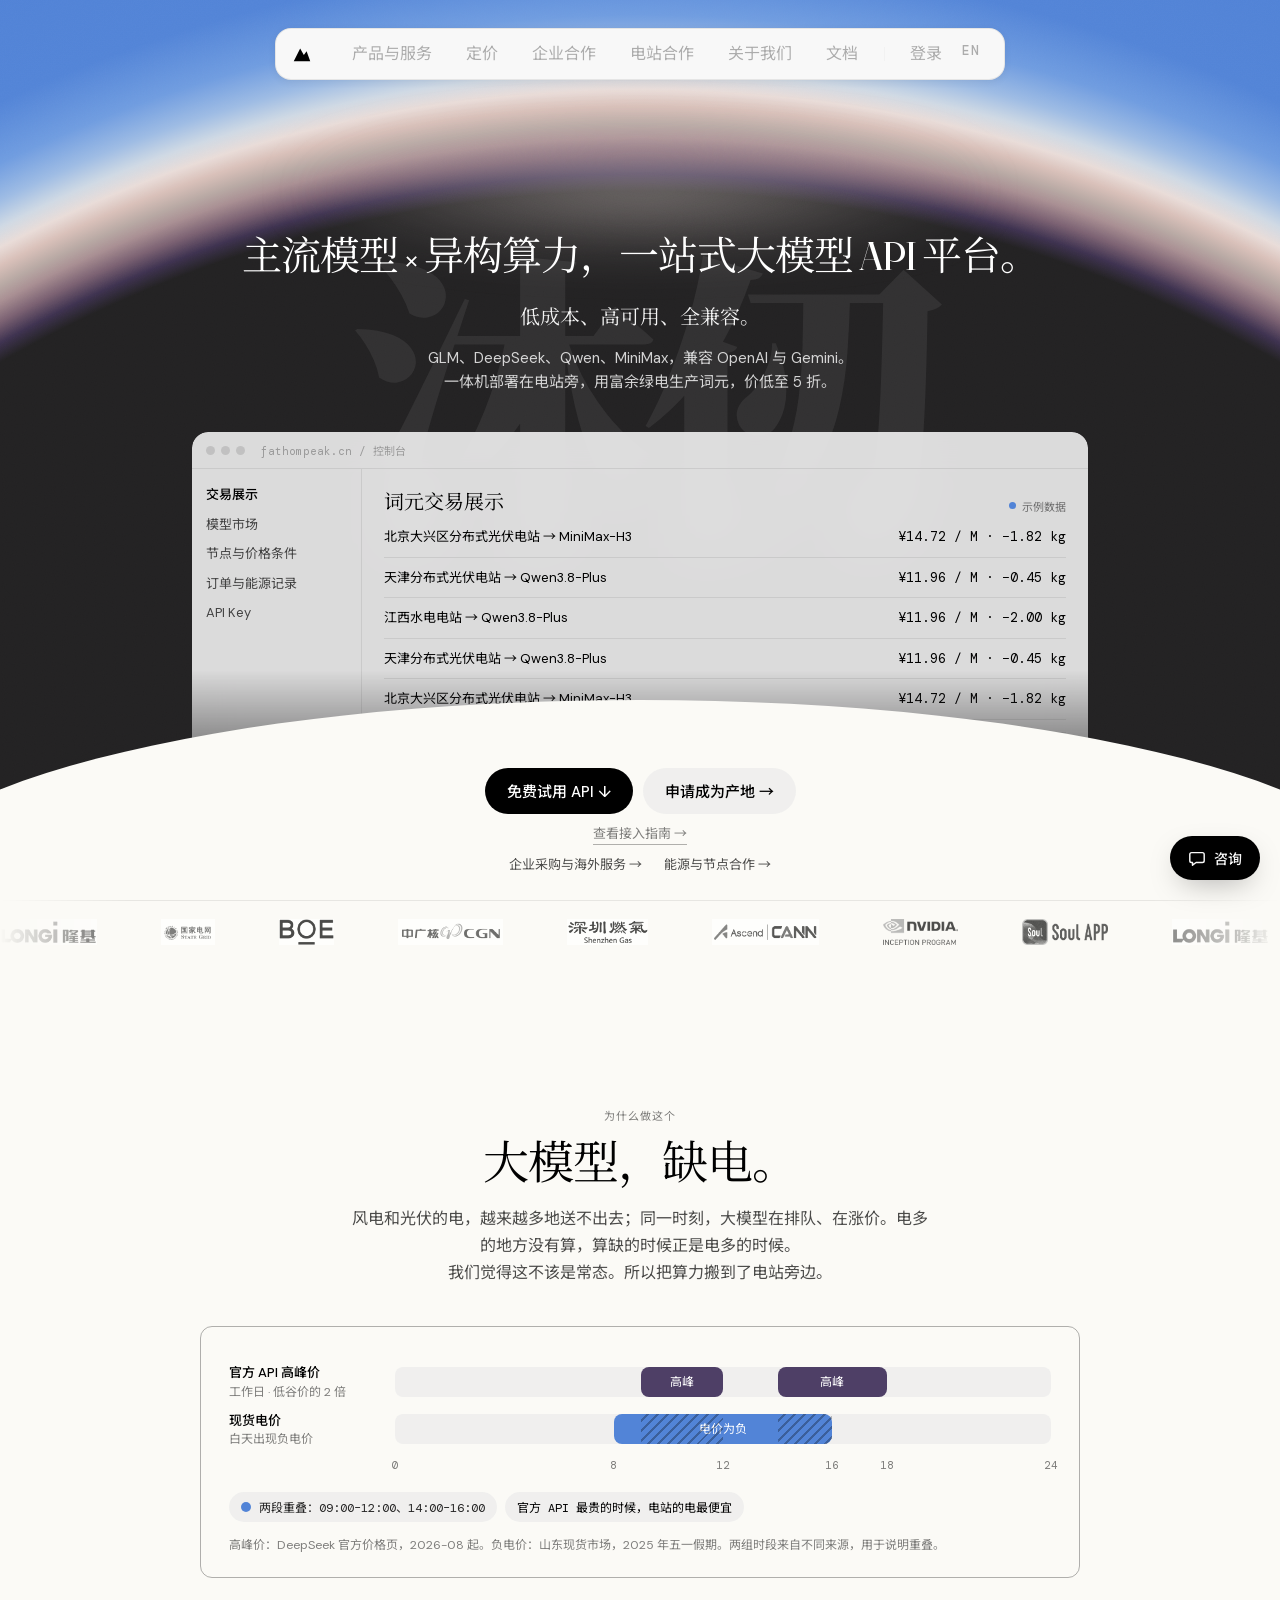
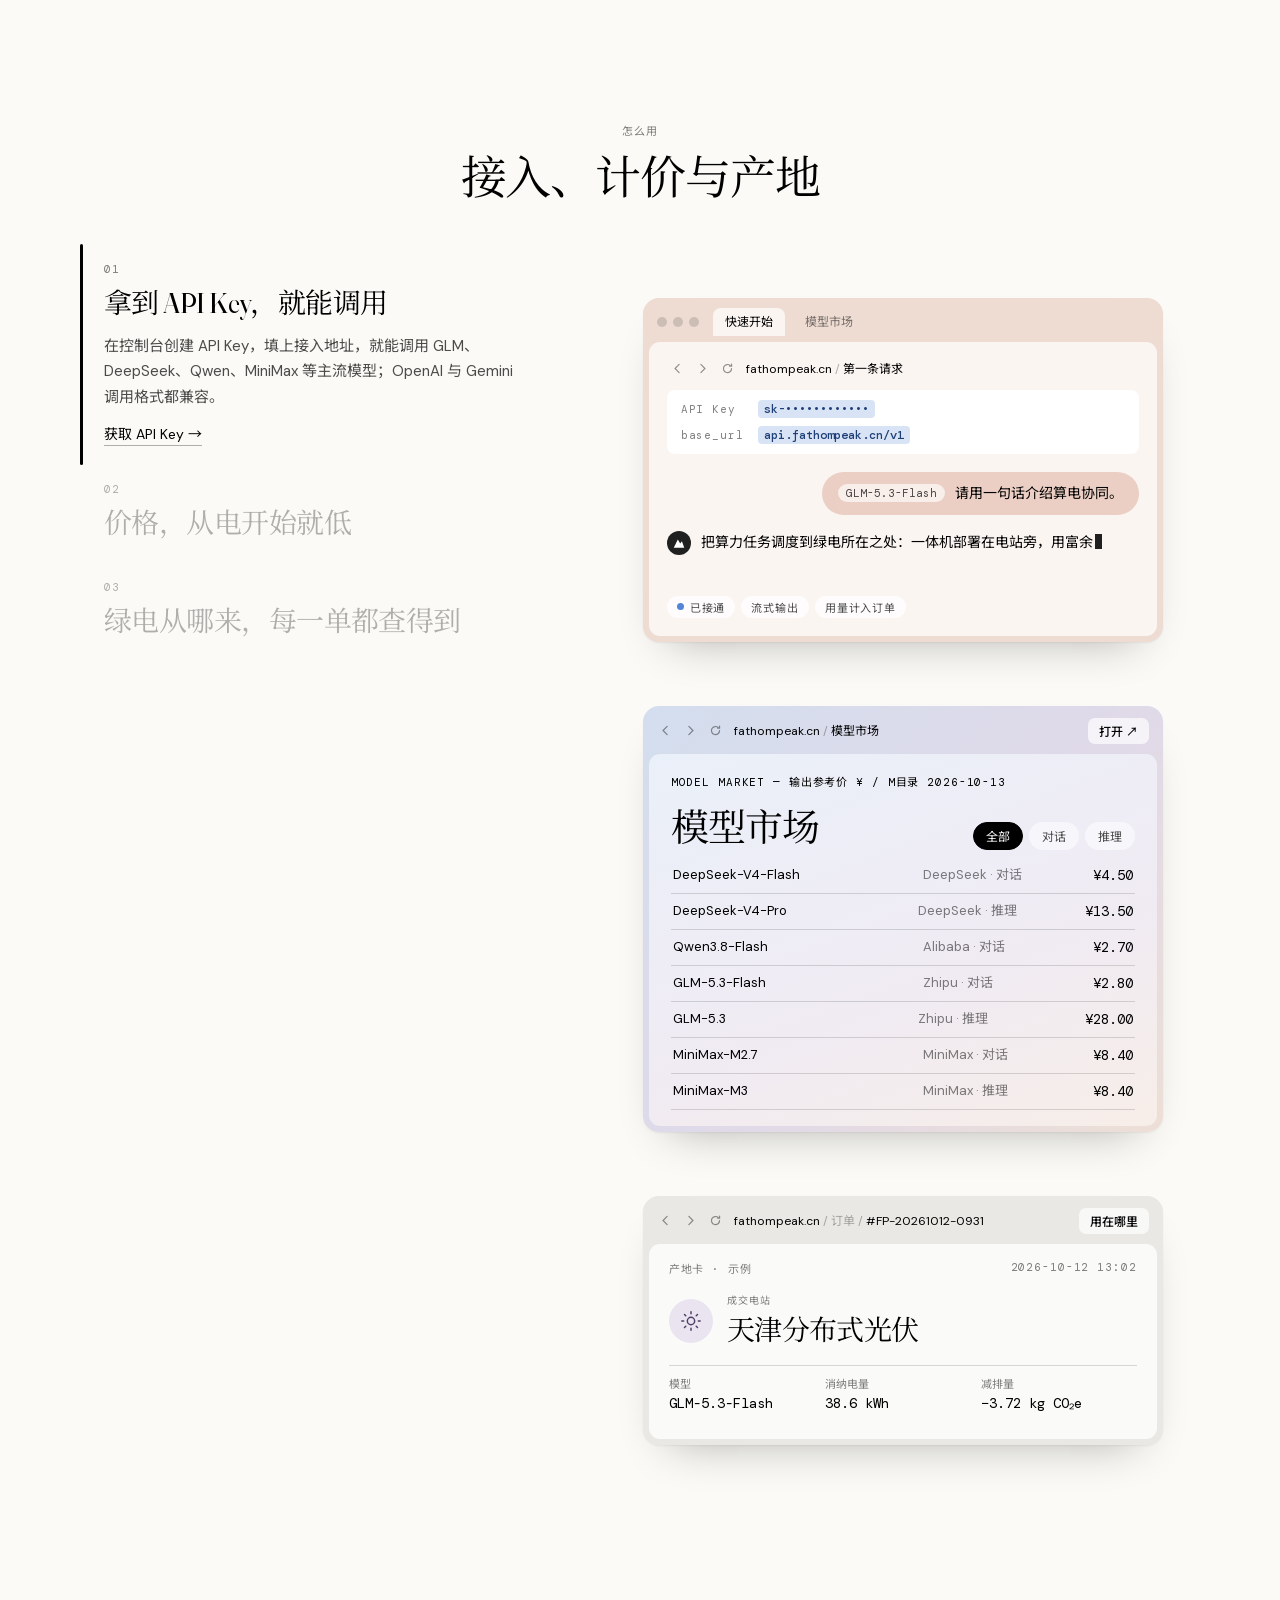
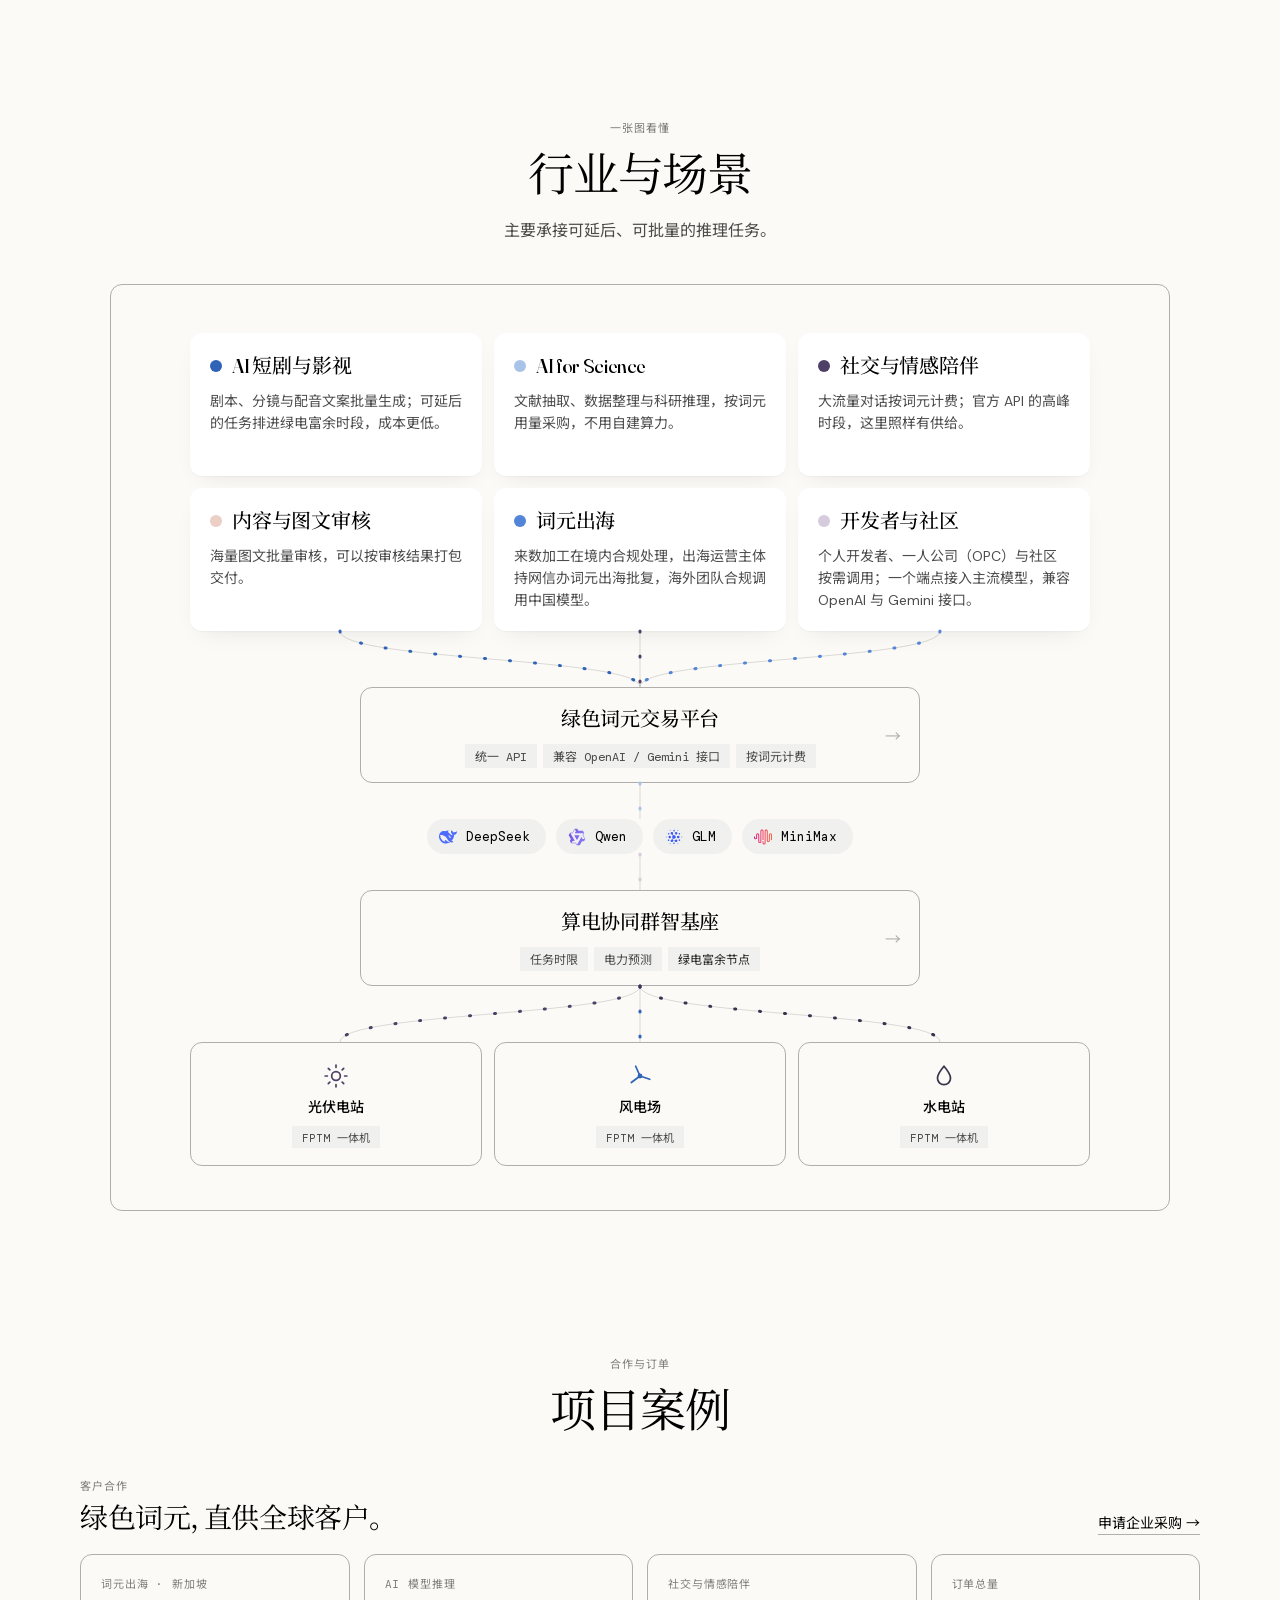
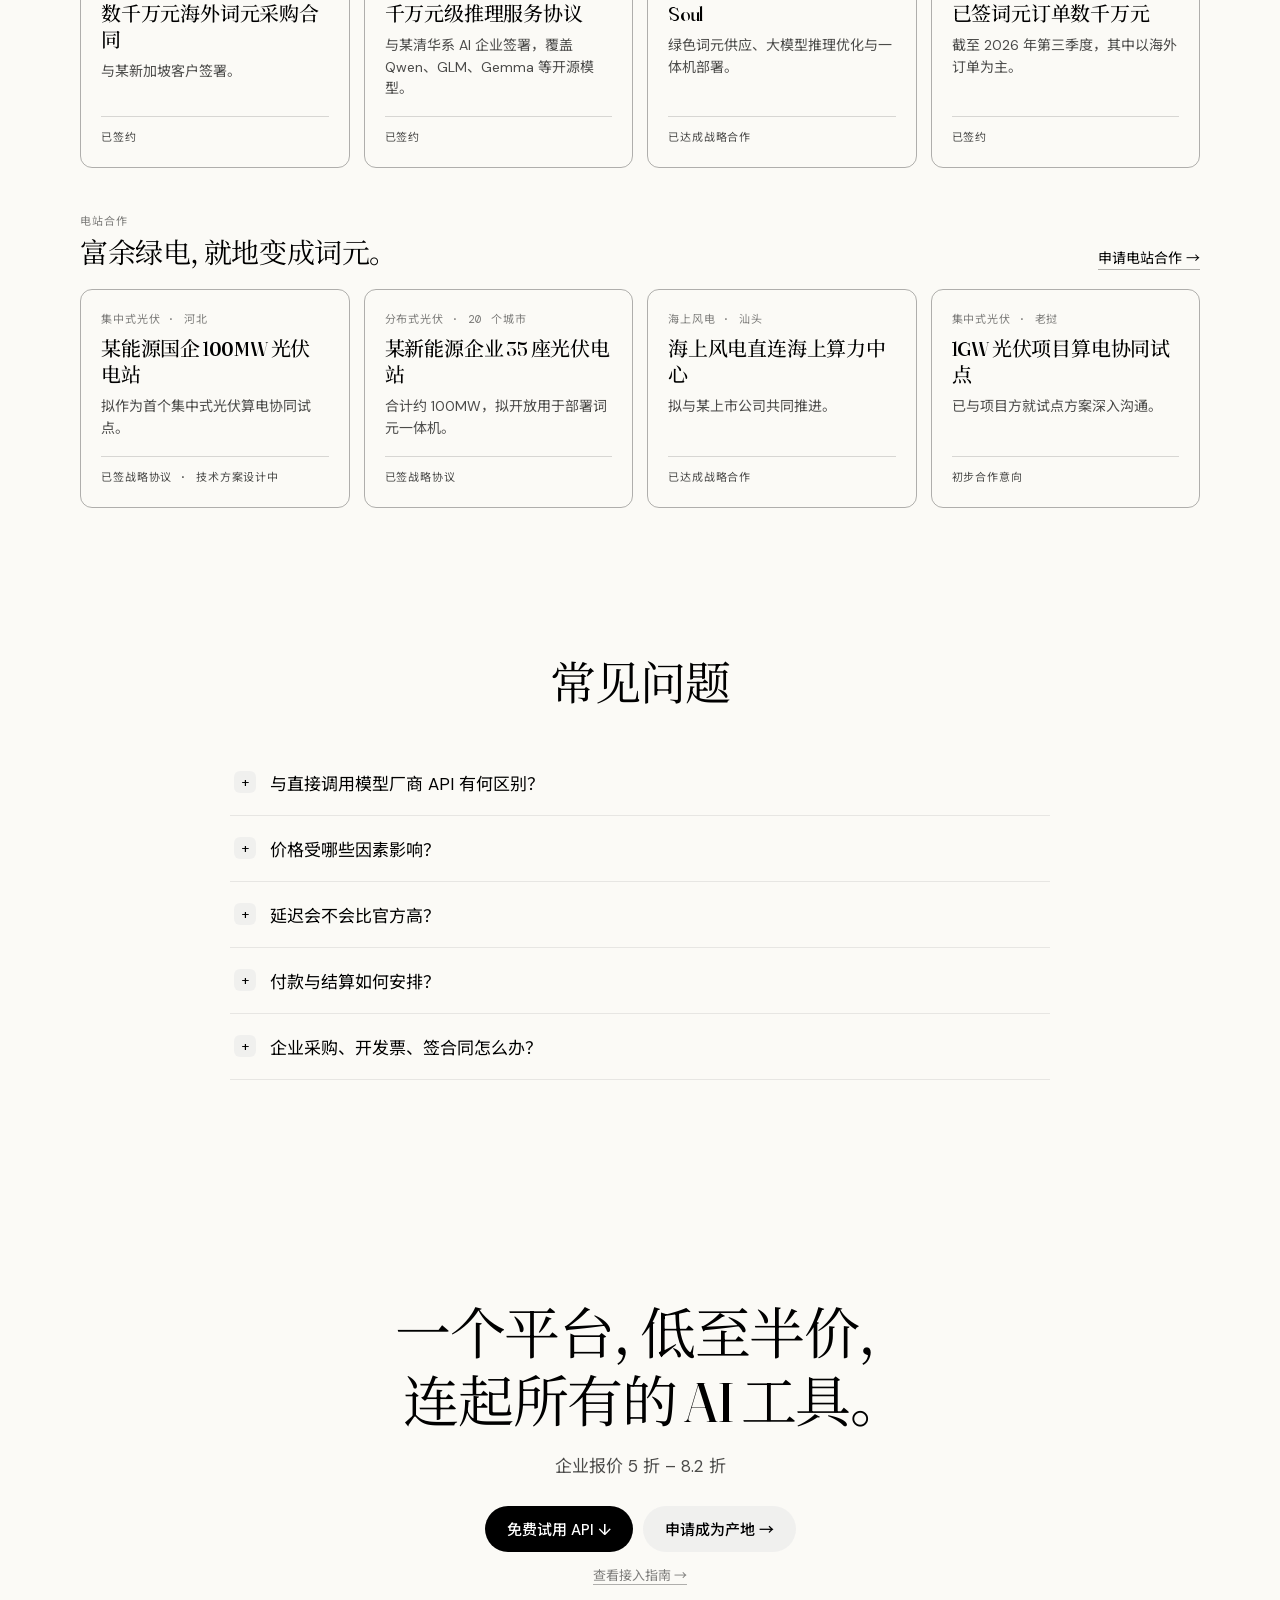
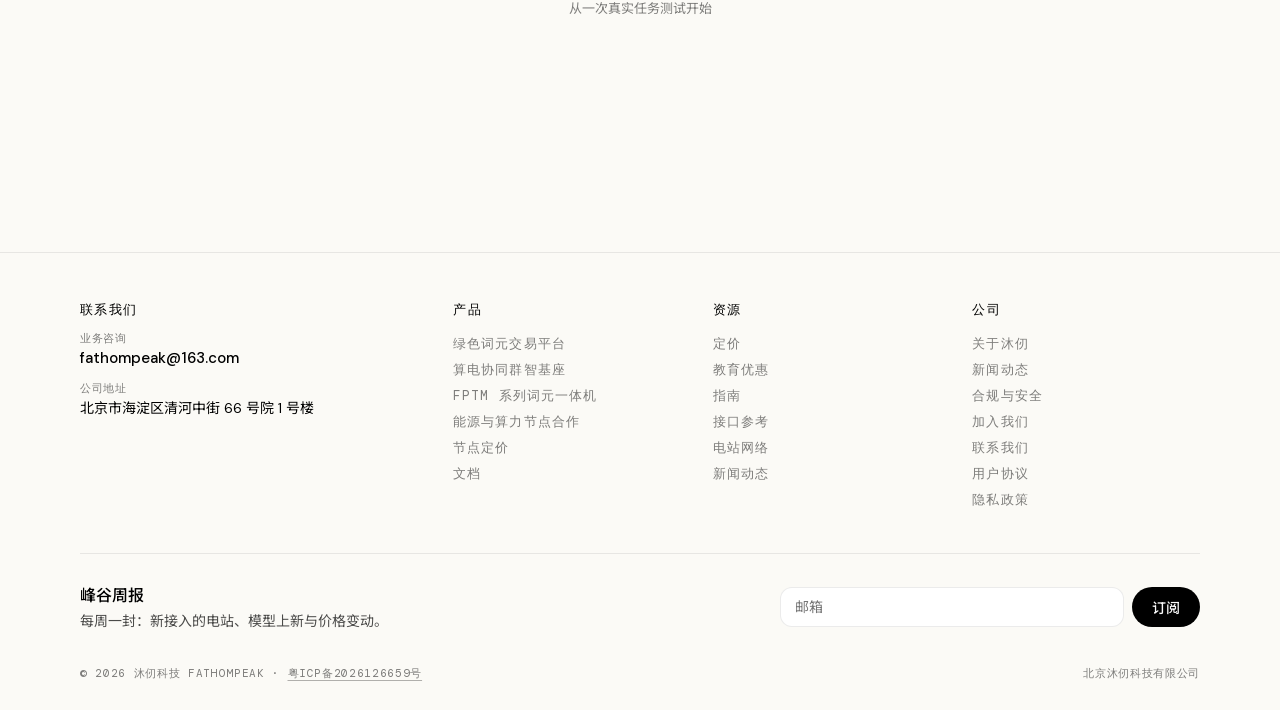
==== commit 5657aafe: "Preview: price groups (new-api group_ratio) as a fourth pricing tab with per-user group, user-select" ====
--- a/index.html
+++ b/index.html
@@ -1743,6 +1743,7 @@
 .rt-soon{font-style:normal;font:400 10.5px var(--mono);letter-spacing:.04em;color:var(--ink-50);margin-left:8px;padding:1px 6px;border-radius:999px;background:rgba(0,0,0,.05)}
 .bt[data-role="root"] .bt-nav button:has(.rt-soon){color:var(--ink-50)}
 .rt-sh2{margin:0 0 14px}
+.rt-alf{display:grid;gap:12px;max-width:760px;margin:0 0 8px} .rt-alf .ad-chans{flex-wrap:wrap}
 .rt-seg{display:inline-flex;gap:4px;padding:3px;border-radius:999px;background:rgba(0,0,0,.05);margin:0 0 10px} .rt-seg label{position:relative} .rt-seg input{position:absolute;opacity:0;pointer-events:none} .rt-seg span{display:block;padding:6px 14px;border-radius:999px;font-size:13px;cursor:pointer;color:var(--ink-70)} .rt-seg input:checked+span{background:#111;color:#fff} .rt-seg input:focus-visible+span{outline:2px solid #111;outline-offset:2px}
 #rtCEkeys .tbl{margin:4px 0} .rt-kempty{margin:4px 0 8px} .rt-ud{display:flex;flex-wrap:wrap;gap:6px 10px;align-items:center;margin:6px 0} .rt-ud>b{font-size:12px;color:var(--ink-50);min-width:64px} .rt-udi{display:inline-flex;gap:8px;align-items:center;border:1px solid var(--line);border-radius:999px;padding:3px 10px;background:rgba(255,255,255,.7)}
 .rt-chks{display:grid;grid-template-columns:repeat(auto-fill,minmax(240px,1fr));gap:8px 18px;margin:0 0 16px} .rt-sysf .rt-tab{display:grid;gap:4px} .rt-sysf .rt-tab[hidden]{display:none}
@@ -3358,7 +3359,7 @@
       </div>
       <div class="cs-p" data-p="rt-ch">
         <div class="cs-hd"><div><h2>渠道接入</h2><p>渠道是上游厂商的一个账号或地址。每个渠道写清楚连哪里、用哪个密钥、提供哪些模型、给哪些分组用，以及路由和请求转换怎么配。</p></div></div>
-        <nav class="rt-rel" aria-label="中转与客户的关系"><button type="button" data-go="rt-ch" aria-current="page" class="on"><b>渠道</b><span>连上游、提供哪些模型、给哪些分组</span></button><i aria-hidden="true">→</i><button type="button" data-go="root-models"><b>模型</b><span>对外名称、能力、上下架</span></button><i aria-hidden="true">→</i><button type="button" data-go="rt-price"><b>定价</b><span>基础价、分时价、个人套餐</span></button><i aria-hidden="true">→</i><button type="button" data-go="rt-orgs"><b>企业客户</b><span>绑定渠道 → 可用模型 → 合同价</span></button></nav>
+        <nav class="rt-rel" aria-label="中转与客户的关系"><button type="button" data-go="rt-ch" aria-current="page" class="on"><b>渠道</b><span>连上游、提供哪些模型、给哪些分组</span></button><i aria-hidden="true">→</i><button type="button" data-go="root-models"><b>模型</b><span>对外名称、能力、上下架</span></button><i aria-hidden="true">→</i><button type="button" data-go="rt-price"><b>定价</b><span>基础价、分时价、套餐、价格分组</span></button><i aria-hidden="true">→</i><button type="button" data-go="rt-orgs"><b>企业客户</b><span>绑定渠道 → 可用模型 → 合同价</span></button></nav>
         <div class="rt-chbar">
           <div class="rt-chbar-l"><button type="button" class="rt-chip2" id="rtRetry" title="全局请求重试次数，在「路由与转换」里改">最大重试：<b id="rtRetryN">0</b></button><label class="rt-sw"><input type="checkbox" id="rtChBatch"><span>批量操作</span></label><label class="rt-sw"><input type="checkbox" id="rtChTag"><span>标签模式</span></label><label class="rt-sw"><input type="checkbox" id="rtChIdSort"><span>使用 ID 排序</span></label></div>
           <button class="btn black sm" type="button" id="rtChNew">创建渠道</button>
@@ -3613,9 +3614,9 @@
         <p class="cs-help">智能路由（按任务把请求交给更便宜的模型）在规划中，定义见交接文档；现有映射和权重是静态规则。</p>
       </div>
       <div class="cs-p" data-p="rt-price">
-        <div class="cs-hd"><div><h2>定价</h2><p>基础价是全平台的 C 端基准，个人和组织默认按它计费；分时价按绿电时段打折；个人套餐给个人用户按月订阅。组织合同价在组织详情里按模型覆盖。</p></div></div>
-        <nav class="rt-rel" aria-label="中转与客户的关系"><button type="button" data-go="rt-ch"><b>渠道</b><span>连上游、提供哪些模型、给哪些分组</span></button><i aria-hidden="true">→</i><button type="button" data-go="root-models"><b>模型</b><span>对外名称、能力、上下架</span></button><i aria-hidden="true">→</i><button type="button" data-go="rt-price" aria-current="page" class="on"><b>定价</b><span>基础价、分时价、个人套餐</span></button><i aria-hidden="true">→</i><button type="button" data-go="rt-orgs"><b>企业客户</b><span>绑定渠道 → 可用模型 → 合同价</span></button></nav>
-        <div class="rt-tabs" role="tablist" id="rtPrTabs"><button type="button" role="tab" id="rtPrT-base" aria-controls="rtPrP-base" class="on" data-tab="base" aria-selected="true">基础价</button><button type="button" role="tab" id="rtPrT-tod" aria-controls="rtPrP-tod" data-tab="tod" aria-selected="false">分时价</button><button type="button" role="tab" id="rtPrT-plan" aria-controls="rtPrP-plan" data-tab="plan" aria-selected="false">个人套餐</button></div>
+        <div class="cs-hd"><div><h2>定价</h2><p>基础价是全平台的基准；分时价按绿电时段打折；个人套餐给个人用户按月订阅；价格分组给一类个人用户统一乘一个倍率。企业客户的合同价在企业详情里按模型覆盖。</p></div></div>
+        <nav class="rt-rel" aria-label="中转与客户的关系"><button type="button" data-go="rt-ch"><b>渠道</b><span>连上游、提供哪些模型、给哪些分组</span></button><i aria-hidden="true">→</i><button type="button" data-go="root-models"><b>模型</b><span>对外名称、能力、上下架</span></button><i aria-hidden="true">→</i><button type="button" data-go="rt-price" aria-current="page" class="on"><b>定价</b><span>基础价、分时价、套餐、价格分组</span></button><i aria-hidden="true">→</i><button type="button" data-go="rt-orgs"><b>企业客户</b><span>绑定渠道 → 可用模型 → 合同价</span></button></nav>
+        <div class="rt-tabs" role="tablist" id="rtPrTabs"><button type="button" role="tab" id="rtPrT-base" aria-controls="rtPrP-base" class="on" data-tab="base" aria-selected="true">基础价</button><button type="button" role="tab" id="rtPrT-tod" aria-controls="rtPrP-tod" data-tab="tod" aria-selected="false">分时价</button><button type="button" role="tab" id="rtPrT-plan" aria-controls="rtPrP-plan" data-tab="plan" aria-selected="false">个人套餐</button><button type="button" role="tab" id="rtPrT-grp" aria-controls="rtPrP-grp" data-tab="grp" aria-selected="false">价格分组</button></div>
         <div class="rt-tab" role="tabpanel" id="rtPrP-base" aria-labelledby="rtPrT-base" data-tab="base">
         <p class="cs-help rt-sh2">改动先存为草稿，看过影响范围再发布；发布后 8 秒内可撤销。</p>
         <div class="rt-pub" id="rtPub" hidden><div><b id="rtPubN">0</b> 个模型待发布，影响 <b id="rtPubO">0</b> 家继承的组织。<button class="ac-link" type="button" id="rtPubShow">查看影响</button></div><div class="rt-pub-a"><button class="btn black sm" type="button" id="rtPubGo">保存并发布</button><button class="btn gray sm" type="button" id="rtPubX">放弃修改</button></div></div>
@@ -3643,6 +3644,19 @@
           </form>
           <div class="tbl"><table class="cs-tbl cs-wide"><thead><tr><th>套餐</th><th class="r">月费</th><th class="r">每月额度</th><th>适用模型</th><th>额度用完后</th><th class="r">订阅人数</th><th>状态</th><th><span class="sr">操作</span></th></tr></thead><tbody id="rtPlans"></tbody></table></div>
           <div class="cs-empty" id="rtPlans0"><b>还没有个人套餐</b><span>新建后在个人用户的「钱包」里显示订阅入口。</span></div>
+        </div>
+        <div class="rt-tab" role="tabpanel" id="rtPrP-grp" aria-labelledby="rtPrT-grp" data-tab="grp" hidden>
+          <p class="cs-help rt-sh2">每个个人用户属于一个价格分组，扣费 = 模型价 × 分组倍率；分时折扣照常生效。企业客户按合同价结算，不叠加分组倍率。</p>
+          <div class="tbl"><table class="cs-tbl cs-wide"><thead><tr><th>分组</th><th>显示名</th><th class="r">倍率</th><th>用户能自选</th><th class="r">用户</th><th class="r">开放的渠道</th><th>说明</th><th><span class="sr">操作</span></th></tr></thead><tbody id="rtPg"></tbody></table></div>
+          <form class="cs-ntf" id="rtPgF" novalidate><h3 class="cs-h3" id="rtPgFT">新建价格分组</h3>
+            <div class="rt-g2"><div class="cs-f"><label for="rtPgId">分组 ID</label><input class="in mono" id="rtPgId" name="id" placeholder="例：edu" autocomplete="off" spellcheck="false"><p class="cs-help">小写字母、数字、- 和 _；渠道的「分组」填的就是它，建好后不能改。</p></div>
+            <div class="cs-f"><label for="rtPgN">显示名</label><input class="in" id="rtPgN" name="name" placeholder="例：教育优惠" autocomplete="off"></div>
+            <div class="cs-f"><label for="rtPgR">倍率</label><input class="in mono" id="rtPgR" name="ratio" placeholder="1" inputmode="decimal" autocomplete="off"><p class="cs-help">1 是原价；0.8 是 8 折；1.5 是贵 50%。</p></div>
+            <div class="cs-f"><label for="rtPgD">说明</label><input class="in" id="rtPgD" name="desc" autocomplete="off" placeholder="员工看的，比如给谁用"></div></div>
+            <label class="f-chk"><input type="checkbox" name="pick"><span>用户能自选：个人用户创建 API Key 时可以选这个组（比如更稳的线路，倍率高一些）</span></label>
+            <p class="rt-err" id="rtPgErr" role="alert" hidden></p>
+            <div><button class="btn black sm" type="submit" id="rtPgS">新建分组</button> <button class="btn gray sm" type="button" id="rtPgX" hidden>取消编辑</button></div>
+          </form>
         </div>
       </div>
       <div class="cs-p" data-p="rt-org">
@@ -3695,7 +3709,7 @@
       </div>
       <div class="cs-p" data-p="rt-orgs">
         <div class="cs-hd"><div><h2>企业客户</h2><p>所有和我们打交道的企业在一张表里：官网线索、开户申请、合约签约方和已开户账户按企业名合并，看它走到哪一步。开户后在详情里绑定渠道、设合同价。</p></div></div>
-        <nav class="rt-rel" aria-label="中转与客户的关系"><button type="button" data-go="rt-ch"><b>渠道</b><span>连上游、提供哪些模型、给哪些分组</span></button><i aria-hidden="true">→</i><button type="button" data-go="root-models"><b>模型</b><span>对外名称、能力、上下架</span></button><i aria-hidden="true">→</i><button type="button" data-go="rt-price"><b>定价</b><span>基础价、分时价、个人套餐</span></button><i aria-hidden="true">→</i><button type="button" data-go="rt-orgs" aria-current="page" class="on"><b>企业客户</b><span>绑定渠道 → 可用模型 → 合同价</span></button></nav>
+        <nav class="rt-rel" aria-label="中转与客户的关系"><button type="button" data-go="rt-ch"><b>渠道</b><span>连上游、提供哪些模型、给哪些分组</span></button><i aria-hidden="true">→</i><button type="button" data-go="root-models"><b>模型</b><span>对外名称、能力、上下架</span></button><i aria-hidden="true">→</i><button type="button" data-go="rt-price"><b>定价</b><span>基础价、分时价、套餐、价格分组</span></button><i aria-hidden="true">→</i><button type="button" data-go="rt-orgs" aria-current="page" class="on"><b>企业客户</b><span>绑定渠道 → 可用模型 → 合同价</span></button></nav>
         <div class="cs-tiles n4"><div><span class="k">全部企业</span><b class="mono" id="rtCoA">0</b></div><div><span class="k">线索与申请</span><b class="mono" id="rtCoL">0</b></div><div><span class="k">已签约未开户</span><b class="mono" id="rtCoS">0</b></div><div><span class="k">已开户</span><b class="mono" id="rtCoO">0</b></div></div>
         <span hidden><b id="rtO">0</b><b id="rtOw">0</b><b id="rtOp">0</b><b id="rtOf">0</b></span>
         <div class="cs-bar"><input class="in" id="rtOq" placeholder="按企业名、联系人或邮箱查找" aria-label="查找企业"><select class="mk-sel" id="rtCoRel" aria-label="关系"><option value="">全部关系</option><option value="client">词元客户</option><option value="plant">电站合作方</option></select><select class="mk-sel" id="rtCoStg" aria-label="阶段"><option value="">全部阶段</option><option value="官网线索">官网线索</option><option value="开户申请">开户申请</option><option value="洽谈中">洽谈中</option><option value="已签约">已签约</option><option value="已开户">已开户</option></select><button class="btn black sm" type="button" id="rtNew">开通企业账户</button></div>
@@ -3719,7 +3733,7 @@
       </div>
       <div class="cs-p" data-p="rt-user">
         <div class="cs-hd"><div><button class="ac-link" type="button" data-go="root-users">← 用户</button><h2 id="rtUN" tabindex="-1"></h2><p id="rtUSub"></p></div></div>
-        <dl class="cs-dl"><dt>邮箱 / 手机</dt><dd class="mono" id="rtUMail"></dd><dt>类型</dt><dd id="rtUType"></dd><dt>余额</dt><dd class="mono" id="rtUBal"></dd><dt>状态</dt><dd id="rtUSt"></dd><dt>API Key</dt><dd id="rtUKeys">接口接入后显示名称、掩码、状态和最近使用</dd></dl>
+        <dl class="cs-dl"><dt>邮箱 / 手机</dt><dd class="mono" id="rtUMail"></dd><dt>类型</dt><dd id="rtUType"></dd><dt>余额</dt><dd class="mono" id="rtUBal"></dd><dt>状态</dt><dd id="rtUSt"></dd><dt>价格分组</dt><dd><select class="mk-sel" id="rtUGrp" aria-label="价格分组"></select></dd><dt>API Key</dt><dd id="rtUKeys">接口接入后显示名称、掩码、状态和最近使用</dd></dl>
         <h3 class="cs-h3">调整额度</h3>
         <form class="cs-ntf" id="rtUAdj" novalidate>
           <div class="cs-f"><label for="rtUAmt">金额（¥）</label><input class="in mono" id="rtUAmt" name="amt" inputmode="decimal" placeholder="正数加、负数减" autocomplete="off"></div>
@@ -3795,7 +3809,7 @@
       </div>
       <div class="cs-p" data-p="root-models">
         <div class="cs-hd"><div><h2>模型</h2><p>对外目录：名称、能力、上下文、由哪些渠道提供、是否上架。模型从渠道来（在渠道的「模型」里加），价格在「定价」里设；上下架只在这里。</p></div></div>
-        <nav class="rt-rel" aria-label="中转与客户的关系"><button type="button" data-go="rt-ch"><b>渠道</b><span>连上游、提供哪些模型、给哪些分组</span></button><i aria-hidden="true">→</i><button type="button" data-go="root-models" aria-current="page" class="on"><b>模型</b><span>对外名称、能力、上下架</span></button><i aria-hidden="true">→</i><button type="button" data-go="rt-price"><b>定价</b><span>基础价、分时价、个人套餐</span></button><i aria-hidden="true">→</i><button type="button" data-go="rt-orgs"><b>企业客户</b><span>绑定渠道 → 可用模型 → 合同价</span></button></nav>
+        <nav class="rt-rel" aria-label="中转与客户的关系"><button type="button" data-go="rt-ch"><b>渠道</b><span>连上游、提供哪些模型、给哪些分组</span></button><i aria-hidden="true">→</i><button type="button" data-go="root-models" aria-current="page" class="on"><b>模型</b><span>对外名称、能力、上下架</span></button><i aria-hidden="true">→</i><button type="button" data-go="rt-price"><b>定价</b><span>基础价、分时价、套餐、价格分组</span></button><i aria-hidden="true">→</i><button type="button" data-go="rt-orgs"><b>企业客户</b><span>绑定渠道 → 可用模型 → 合同价</span></button></nav>
         <div class="cs-bar"><input class="in" id="rtMq" placeholder="按模型名称筛选" aria-label="按模型名称筛选"><select class="mk-sel" id="rtMf" aria-label="筛选"><option value="">全部</option><option value="on">已上架</option><option value="off">已下架</option><option value="np">未设价</option></select><button class="btn gray sm" type="button" id="rtMdSync">同步资料</button></div>
         <div class="tbl"><table class="cs-tbl cs-wide"><thead><tr><th>模型</th><th>厂商</th><th>能力</th><th>上下文</th><th>提供渠道</th><th class="r">基础价 输出 ¥/M</th><th>上架</th><th><span class="sr">操作</span></th></tr></thead><tbody id="rtModels"></tbody></table></div>
         <div class="cs-empty" id="rtModels0"><b>没有符合筛选的模型</b><span>在「渠道接入」接入模型后显示在这里。</span></div>
@@ -3934,9 +3948,17 @@
       <div class="cs-p" data-p="ad-alerts">
         <div class="bt-pg">
           <div class="bt-hd"><h1>告警</h1><div class="ad-hr"><span class="bt-tag ad-api">new-api 现成</span><span class="bt-tag g ad-dev">需开发</span></div></div>
-          <p class="bt-lede">出问题时主动叫人：推送到运营群、邮箱或 Webhook。</p>
+          <p class="bt-lede">出问题时主动叫人：发邮件，或推到运营在用的企业微信 / 飞书 / 钉钉群，也可以推到自己的 Webhook。</p>
           <div class="ad-mods"><div class="bt-mini ad-mod"><div><b>渠道连续失败或被自动停用</b><span>渠道测速失败、余额耗尽时提醒运营</span></div><label class="ad-sw"><input type="checkbox" checked data-ad-menu aria-label="渠道连续失败或被自动停用"><span></span></label></div><div class="bt-mini ad-mod"><div><b>用户余额低于阈值</b><span>按账户设置的预警线</span></div><label class="ad-sw"><input type="checkbox" checked data-ad-menu aria-label="用户余额低于阈值"><span></span></label></div><div class="bt-mini ad-mod"><div><b>组织预算到达提醒比例</b><span>75% / 90% / 100%，超预算可自动冻结</span></div><label class="ad-sw"><input type="checkbox" checked data-ad-menu aria-label="组织预算到达提醒比例"><span></span></label></div><div class="bt-mini ad-mod"><div><b>待办超时</b><span>认证审核、对公入账、开票超过 24 小时未处理</span></div><label class="ad-sw"><input type="checkbox" checked data-ad-menu aria-label="待办超时"><span></span></label></div><div class="bt-mini ad-mod"><div><b>电站离线</b><span>自动停用对应渠道，并通知运营</span></div><label class="ad-sw"><input type="checkbox" checked data-ad-menu aria-label="电站离线"><span></span></label></div></div>
-          <div class="bt-flt ad-chans"><span class="ad-k">推送到</span><button class="bt-chip on" type="button">邮件</button><button class="bt-chip" type="button">Webhook</button><button class="bt-chip" type="button">Bark</button><button class="bt-chip" type="button">Gotify</button></div>
+          <form class="rt-alf" id="rtAlF" novalidate>
+            <div class="bt-flt ad-chans" role="group" aria-label="推送到"><span class="ad-k">推送到</span><button class="bt-chip on" type="button" aria-pressed="true" data-al="mail">邮件</button><button class="bt-chip" type="button" aria-pressed="false" data-al="wecom">企业微信群</button><button class="bt-chip" type="button" aria-pressed="false" data-al="feishu">飞书群</button><button class="bt-chip" type="button" aria-pressed="false" data-al="ding">钉钉群</button><button class="bt-chip" type="button" aria-pressed="false" data-al="hook">Webhook</button></div>
+            <div class="cs-f" data-alf="mail"><label for="rtAlMail">收件邮箱</label><input class="in mono" id="rtAlMail" name="mail" placeholder="ops@…，多个用逗号分隔" autocomplete="off" spellcheck="false"></div>
+            <div class="cs-f" data-alf="wecom" hidden><label for="rtAlWe">企业微信群机器人地址</label><input class="in mono" id="rtAlWe" name="wecom" placeholder="https://qyapi.weixin.qq.com/cgi-bin/webhook/send?key=…" autocomplete="off" spellcheck="false"><p class="cs-help">群聊 › 添加群机器人 › 复制 Webhook 地址。</p></div>
+            <div class="cs-f" data-alf="feishu" hidden><label for="rtAlFs">飞书群机器人地址</label><input class="in mono" id="rtAlFs" name="feishu" placeholder="https://open.feishu.cn/open-apis/bot/v2/hook/…" autocomplete="off" spellcheck="false"><p class="cs-help">群设置 › 群机器人 › 自定义机器人 › 复制 Webhook 地址。开了签名校验的话，密钥在服务器上配。</p></div>
+            <div class="cs-f" data-alf="ding" hidden><label for="rtAlDd">钉钉群机器人地址</label><input class="in mono" id="rtAlDd" name="ding" placeholder="https://oapi.dingtalk.com/robot/send?access_token=…" autocomplete="off" spellcheck="false"><p class="cs-help">群设置 › 机器人 › 自定义 › 复制 Webhook 地址；安全设置选「自定义关键词」时加上「告警」。</p></div>
+            <div class="cs-f" data-alf="hook" hidden><label for="rtAlHk">Webhook 地址</label><input class="in mono" id="rtAlHk" name="hook" placeholder="https://" autocomplete="off" spellcheck="false"><p class="cs-help">告警以 JSON POST 到这个地址，给自己的系统或值班工具用。</p></div>
+            <div><button class="btn black sm" type="submit">保存推送设置</button> <button class="btn gray sm" type="button" id="rtAlT">发一条测试</button></div>
+          </form>
           <h2 class="ad-h2">最近告警</h2>
           <div class="bt-tw"><table class="bt-tbl"><thead><tr><th>时间</th><th>告警</th><th>对象</th><th>推送到</th><th>状态</th></tr></thead><tbody></tbody></table></div>
           <div class="bt-empty"><span class="bt-ill bt-collage" data-art="sign" aria-hidden="true"></span><b>最近没有告警</b><p>触发的告警和处理状态显示在这里。</p></div>
@@ -3983,7 +4005,7 @@
         <div class="cs-box" data-for="edu" hidden><h3 class="cs-h3">教育认证</h3><p class="cs-st" id="csEduSt"></p>
           <label class="btn gray sm cs-up" id="csUp"><input type="file" accept="image/*,.pdf" hidden id="csFile">上传学生证或在读证明</label></div>
                 <form class="cs-ntf" id="csNtf" novalidate><h3 class="cs-h3">通知设置</h3>
-          <div class="cs-f"><span class="cs-lb" id="csNmL">通知方式</span><div class="cs-pm" role="radiogroup" aria-labelledby="csNmL"><button type="button" role="radio" aria-checked="true" data-v="email">邮箱</button><button type="button" role="radio" aria-checked="false" tabindex="-1" data-v="webhook">Webhook</button><button type="button" role="radio" aria-checked="false" tabindex="-1" data-v="bark">Bark</button><button type="button" role="radio" aria-checked="false" tabindex="-1" data-v="gotify">Gotify</button></div></div>
+          <div class="cs-f"><span class="cs-lb" id="csNmL">通知方式</span><div class="cs-pm" role="radiogroup" aria-labelledby="csNmL"><button type="button" role="radio" aria-checked="true" data-v="email">邮箱</button><button type="button" role="radio" aria-checked="false" tabindex="-1" data-v="webhook">Webhook</button><button type="button" role="radio" aria-checked="false" tabindex="-1" data-v="bark">Bark（iPhone 推送）</button><button type="button" role="radio" aria-checked="false" tabindex="-1" data-v="gotify">Gotify（自建）</button></div></div>
           <div class="cs-f"><label for="csNth">余额预警阈值（¥）</label><input class="in mono" id="csNth" name="th" inputmode="decimal" autocomplete="off"><p class="cs-help">余额低于此金额时发送通知。留空则不提醒。</p></div>
           <div class="cs-f" data-nm="email"><label for="csNmail">通知邮箱</label><input class="in" id="csNmail" name="mail" type="email" placeholder="留空则使用账户邮箱" autocomplete="off"></div>
           <div class="cs-f" data-nm="webhook" hidden><label for="csNhook">Webhook 地址</label><input class="in mono" id="csNhook" name="hook" type="url" placeholder="https://" autocomplete="off" spellcheck="false"><p class="cs-help">余额预警会发送到这个地址。</p></div>
@@ -5125,6 +5147,7 @@
     /* 资金流水 */
     $('#rtLedger').innerHTML=RT_LEDGER.map(function(r){return '<tr><td class="mono">'+esc(r.at)+'</td><td>'+esc(r.acct)+'</td><td>'+esc(r.type)+'</td><td class="r mono">'+(r.amt<0?'−':'+')+cny(Math.abs(r.amt))+'</td><td class="r mono">'+cny(r.bal)+'</td><td class="mono">'+esc(r.ref)+'</td><td>'+esc(r.who)+'</td><td>'+esc(r.note)+'</td></tr>'}).join('');$('#rtLedger0').hidden=RT_LEDGER.length>0;$('#rtLedger').closest('.bt-tw').hidden=!RT_LEDGER.length;
     if(typeof rtChRender==='function'&&$('#rtChList'))rtChRender();
+    if(typeof rtPgRender==='function')rtPgRender();
     if(typeof rtCoRender==='function')rtCoRender();if(typeof rtUsSite==='function')rtUsSite();
     rtTx()}
   /* 渠道接入向导 */
@@ -5259,6 +5282,35 @@
     setTimeout(function(){if(!$('#rtCE').hidden)return;var c=cx(st.i>=0?CHANNELS[st.i]:CHANNELS[CHANNELS.length-1]);if(!c)return;Object.keys(st.v).forEach(function(k){c[k]=st.v[k]});c.pt=st.pt;c.udet=st.udet;c.urem=st.urem;c.uign=st.uign;c.multi=st.multi;
       var nk=st.multi?st.keyText.split('\n').map(function(x){return x.trim()}).filter(Boolean).map(function(x){return {k:maskKey(x),st:1,why:'',at:''}}):[];c.keys=st.multi?(st.kapp?st.keys.concat(nk):(nk.length?nk:st.keys)):st.keys;rootRender()},0)},true);
   var _chRender=rtChRender;rtChRender=function(){_chRender();$$('#rtChList .rt-ccard').forEach(function(card){var b=card.querySelector('[data-cedit]');if(!b)return;var c=cx(CHANNELS[+b.getAttribute('data-cedit')]),ft=card.querySelector('.ft'),h='';if(c.multi)h+='<span class="rt-gtag">多密钥 '+c.keys.length+'</span>';if(c.proxy)h+='<span class="rt-gtag">代理</span>';if(TY_BAL.indexOf(TY[c.vendor])>=0)h+='<span class="cs-sub">余额 <span class="rt-na">未接入</span></span>';if(h)ft.insertAdjacentHTML('beforeend',h)});rtTx()};
+  /* 价格分组（new-api group_ratio）：每组一个倍率；企业客户按合同价，不叠加 */
+  var RT_PG=[{id:'default',name:'默认',ratio:'1',pick:false,desc:'新注册的个人用户都在这里',fixed:true}],rtPgEdit=null;
+  function pgUsers(id){return ORGS.filter(function(o){return o.type!=='company'&&(o.pgrp||'default')===id}).length}
+  function pgChans(id){return CHANNELS.filter(function(c){return (c.groups||[c.group||'default']).indexOf(id)>=0}).length}
+  function rtPgRender(){var tb=$('#rtPg');if(!tb)return;tb.innerHTML=RT_PG.map(function(g,i){return '<tr><td class="mono">'+esc(g.id)+'</td><td>'+esc(g.name)+'</td><td class="r mono">×'+esc(g.ratio)+'</td><td>'+(g.pick?'能':'不能')+'</td><td class="r mono">'+pgUsers(g.id)+'</td><td class="r mono">'+pgChans(g.id)+'</td><td class="cs-sub">'+esc(g.desc||'--')+'</td><td class="r"><button class="ac-link" type="button" data-pge="'+i+'">编辑</button>'+(g.fixed?'':' <button class="ac-link" type="button" data-pgd="'+i+'">删除</button>')+'</td></tr>'}).join('');
+    $$('#rtPg [data-pge]').forEach(function(b){b.addEventListener('click',function(){var g=RT_PG[+b.getAttribute('data-pge')],f=$('#rtPgF');rtPgEdit=g;clearErrs(f);f.id.value=g.id;f.id.disabled=true;f.name.value=g.name;f.ratio.value=g.ratio;f.desc.value=g.desc||'';f.pick.checked=g.pick;$('#rtPgFT').textContent='编辑 '+g.id;$('#rtPgS').textContent='保存';$('#rtPgX').hidden=false;f.scrollIntoView({block:'center'});f.ratio.focus()})});
+    $$('#rtPg [data-pgd]').forEach(function(b){b.addEventListener('click',function(){var i=+b.getAttribute('data-pgd'),g=RT_PG[i],u=pgUsers(g.id),c=pgChans(g.id);if(u||c){toast([u?'先把 '+u+' 个用户移到别的组':'',c?(u?'并':'先')+'从 '+c+' 条渠道的分组里去掉 '+g.id:''].filter(Boolean).join('，')+'，再删除。');return}RT_PG.splice(i,1);audit('删除价格分组 '+g.id);rootRender();toastAct('已删除价格分组 '+g.id+'。','撤销',function(){RT_PG.splice(i,0,g);audit('撤销删除价格分组 '+g.id);rootRender()})})});
+    var us=$('#rtUGrp');if(us){var u=rtWiz.user;us.innerHTML=RT_PG.map(function(g){return '<option value="'+esc(g.id)+'">'+esc(g.name)+' · ×'+esc(g.ratio)+'</option>'}).join('');if(u)us.value=u.pgrp||'default'}rtTx()}
+  function rtPgReset(){var f=$('#rtPgF');f.reset();f.id.disabled=false;rtPgEdit=null;clearErrs(f);$('#rtPgErr').hidden=true;$('#rtPgFT').textContent='新建价格分组';$('#rtPgS').textContent='新建分组';$('#rtPgX').hidden=true}
+  $('#rtPgX').addEventListener('click',rtPgReset);
+  $('#rtPgF').addEventListener('submit',function(e){e.preventDefault();var f=this,id=f.id.value.trim(),r=f.ratio.value.trim(),n=f.name.value.trim();clearErrs(f);
+    if(!rtPgEdit){if(!/^[a-z0-9_-]{1,32}$/.test(id)){fieldErr(f.id,'只用小写字母、数字、- 和 _。');f.id.focus();return}if(RT_PG.some(function(g){return g.id===id})){fieldErr(f.id,'已经有这个分组。');f.id.focus();return}}
+    if(!n){fieldErr(f.name,'填一个显示名。');f.name.focus();return}
+    if(!/^\d+(\.\d{1,3})?$/.test(r)||+r<=0){fieldErr(f.ratio,'填大于 0 的数，最多三位小数。');f.ratio.focus();return}
+    if(rtPgEdit){var g=rtPgEdit,old=g.ratio;g.name=n;g.ratio=String(+r);g.desc=f.desc.value.trim();g.pick=f.pick.checked;audit('改价格分组 '+g.id+(old!==g.ratio?' 倍率 ×'+old+' → ×'+g.ratio:''));toast('已保存 '+g.id+(old!==g.ratio?'，'+pgUsers(g.id)+' 个用户下一次请求起按 ×'+g.ratio+' 扣费。':'。'))}
+    else{RT_PG.push({id:id,name:n,ratio:String(+r),pick:f.pick.checked,desc:f.desc.value.trim()});audit('新建价格分组 '+id+' ×'+(+r));toastAct('已新建 '+id+'。要让这组用户能用某些渠道，在渠道的「分组」里加上 '+id+'。','去渠道',function(){csTab('rt-ch');window.scrollTo(0,0)})}
+    rtPgReset();rootRender()});
+  $('#rtUGrp').addEventListener('change',function(){var u=rtWiz.user;if(!u)return;var g=RT_PG.filter(function(x){return x.id===this.value},this)[0];u.pgrp=this.value;audit('改用户价格分组 '+u.name+' → '+u.pgrp);rootRender();toast('已把 '+u.name+' 移到 '+g.name+'（×'+g.ratio+'）。')});
+  /* 渠道只能开给已建的价格分组（new-api 里没配倍率的分组无法计费） */
+  $('#rtCEF').addEventListener('submit',function(e){var d=rtCEs;if(!d)return;var bad=d.groups.filter(function(g){return !RT_PG.some(function(x){return x.id===g})});if(bad.length){e.preventDefault();e.stopImmediatePropagation();rtCEtab('conn');var er=$('#rtCEerr');er.textContent='分组 '+bad.join('、')+' 还没在「定价 › 价格分组」里建，先建好再开给渠道。';er.hidden=false;rtTx()}},true);
+  /* 告警推送：多选，每种推送各填地址 */
+  var AL_RE={wecom:/^https:\/\/qyapi\.weixin\.qq\.com\/cgi-bin\/webhook\/send\?key=\S+$/,feishu:/^https:\/\/open\.(feishu\.cn|larksuite\.com)\/open-apis\/bot\/v2\/hook\/\S+$/,ding:/^https:\/\/oapi\.dingtalk\.com\/robot\/send\?access_token=\S+$/,hook:/^https?:\/\/\S+$/},AL_N={mail:'邮件',wecom:'企业微信群',feishu:'飞书群',ding:'钉钉群',hook:'Webhook'};
+  function alOn(){return $$('#rtAlF [data-al]').filter(function(b){return b.getAttribute('aria-pressed')==='true'}).map(function(b){return b.getAttribute('data-al')})}
+  $$('#rtAlF [data-al]').forEach(function(b){b.addEventListener('click',function(){var on=b.getAttribute('aria-pressed')!=='true';b.setAttribute('aria-pressed',String(on));b.classList.toggle('on',on);$$('#rtAlF [data-alf="'+b.getAttribute('data-al')+'"]').forEach(function(x){x.hidden=!on});if(on){var i=$('#rtAlF [data-alf="'+b.getAttribute('data-al')+'"] input');if(i)i.focus()}})});
+  function alCheck(){var f=$('#rtAlF'),on=alOn(),bad=null;clearErrs(f);if(!on.length){toast('至少选一种推送方式。');return null}
+    on.forEach(function(k){var el=f[k],v=el.value.trim();if(bad)return;if(k==='mail'){if(!v||!v.split(/[,，]\s*/).every(function(m){return /^[^\s@]+@[^\s@]+\.[^\s@]+$/.test(m)})){fieldErr(el,'填有效的邮箱，多个用逗号分隔。');bad=el}}else if(!AL_RE[k].test(v)){fieldErr(el,k==='hook'?'地址要以 http:// 或 https:// 开头。':'这不像'+AL_N[k]+'机器人的地址，从群设置里重新复制。');bad=el}});
+    if(bad){bad.focus();return null}return on}
+  $('#rtAlF').addEventListener('submit',function(e){e.preventDefault();var on=alCheck();if(!on)return;audit('改告警推送：'+on.map(function(k){return AL_N[k]}).join('、'));toast('已保存。告警会推到：'+on.map(function(k){return AL_N[k]}).join('、')+'。')});
+  $('#rtAlT').addEventListener('click',function(){var on=alCheck();if(!on)return;toast('测试消息要等告警服务接入后才能真的发出。')});
   /* 客户归属（10-15 夜）：合约签约方、官网线索和开户申请都按企业名并进「企业客户」，没留企业名的官网个人并进「个人用户」 */
   var RT_SUBS=window.RT_SUBS=window.RT_SUBS||[];
   function rtCoList(){var by={},list=[];function get(n){n=(n||'').trim();if(!n)return null;if(!by[n]){by[n]={name:n,src:{},deals:[],rel:'client',org:null,app:null,sub:''};list.push(by[n])}return by[n]}
@@ -5387,7 +5439,7 @@
   $('#rtMePw').addEventListener('click',function(){var f=$('#rtMePwF');f.hidden=!f.hidden;rtTx();if(!f.hidden)f.cur.focus()});
   $('#rtMePwF').addEventListener('submit',function(e){e.preventDefault();var f=this;clearErrs(f);if(!f.cur.value){fieldErr(f.cur,'请填写当前密码。');return}if(f.nw.value.length<8||!/[A-Za-z]/.test(f.nw.value)||!/\d/.test(f.nw.value)){fieldErr(f.nw,'至少 8 位，包含字母和数字。');return}if(f.nw.value!==f.nw2.value){fieldErr(f.nw2,'两次输入不一致。');return}f.reset();f.hidden=true;toast('预览不保存密码；接入员工账号后这里直接生效。')});
   function rtUserOpen(name){var u=ORGS.filter(function(x){return x.name===name})[0];if(!u)return;rtWiz.user=u;csTab('rt-user');var nb=$('.cs-nav button[data-p="root-users"]');if(nb){nb.classList.add('on');nb.setAttribute('aria-current','page')}window.scrollTo(0,0);rtUserRender();setTimeout(function(){$('#rtUN').focus({preventScroll:true})},0)}
-  function rtUserRender(){var u=rtWiz.user;if(!u)return;$('#rtUN').textContent=u.name;$('#rtUSub').textContent=TYPE[u.type]+' · '+(u.frozen?'已冻结':'正常');$('#rtUMail').textContent=u.mail||'--';$('#rtUType').textContent=TYPE[u.type];$('#rtUBal').textContent=cny(u.bal||0);$('#rtUSt').textContent=u.frozen?'已冻结':'正常';$('#rtUFreeze').textContent=u.frozen?'解冻账户':'冻结账户';rtTx()}
+  function rtUserRender(){var u=rtWiz.user;if(!u)return;$('#rtUN').textContent=u.name;$('#rtUSub').textContent=TYPE[u.type]+' · '+(u.frozen?'已冻结':'正常');$('#rtUMail').textContent=u.mail||'--';$('#rtUType').textContent=TYPE[u.type];$('#rtUBal').textContent=cny(u.bal||0);$('#rtUSt').textContent=u.frozen?'已冻结':'正常';$('#rtUFreeze').textContent=u.frozen?'解冻账户':'冻结账户';if(typeof rtPgRender==='function')rtPgRender();rtTx()}
   function adjust(acct,f,after){clearErrs(f);var a=+f.amt.value,r=f.reason.value.trim();if(!f.amt.value.trim()||!a){fieldErr(f.amt,'填一个非零金额，负数为扣减。');return}if(!r){fieldErr(f.reason,'写明调整原因，会进审计日志。');return}if((acct.bal||0)+a<0){fieldErr(f.amt,'扣减后余额不能为负。');return}acct.bal=(acct.bal||0)+a;ledger(acct.name,'人工调整',a,acct.bal,'',r);audit('调整余额 '+acct.name+' '+(a>0?'+':'−')+cny(Math.abs(a))+'（'+r+'）');f.reset();rootRender();after();toast('已调整 '+acct.name+' 的余额，现为 '+cny(acct.bal)+'。')}
   $('#rtUAdj').addEventListener('submit',function(e){e.preventDefault();if(rtWiz.user)adjust(rtWiz.user,this,rtUserRender)});
   $('#rtUFreeze').addEventListener('click',function(){var u=rtWiz.user;if(!u)return;u.frozen=!u.frozen;audit((u.frozen?'冻结用户 ':'解冻用户 ')+u.name);rootRender();rtUserRender();toast(u.frozen?'已冻结 '+u.name+'，它的 API Key 立即停用。':'已解冻 '+u.name+'。')});
@@ -5566,6 +5618,7 @@
   Object.assign(I18N,{"添加员工": "Add staff", "每个员工一个账号、一个身份。身份决定登录后看到哪套侧栏；超级管理员可以在左上角账户菜单里切换运营和财务。": "One account and one role per staff member. The role decides which sidebar they see after signing in; super admins can switch between Operations and Finance from the account menu, top left.", "工作邮箱": "Work email", "对方用这个邮箱登录员工后台，第一次登录要绑定两步验证。": "They sign in to the staff console with this email and set up two-step verification on first sign-in.", "运营": "Operations", "只读": "Read-only", "超级管理员": "Super admin", "添加": "Add", "员工": "Staff", "两步验证": "Two-step verification", "最近登录": "Last sign-in", "未绑定": "Not set up", "待首次登录": "Awaiting first sign-in", "移除": "Remove", "还没有其他员工": "No other staff yet", "点「添加员工」，选身份。员工账号接入平台接口后才能真正登录。": "Use Add staff and pick a role. Staff accounts can actually sign in once the platform API is connected.", "填有效的工作邮箱。": "Enter a valid work email.", "这个邮箱已经是员工。": "This email is already a staff member.", "看到运营侧栏：客户、渠道、模型与定价、路由、绿电、告警与日志。看不到合约和财务。": "Sees the Operations sidebar: customers, channels, models & pricing, routing, green power, alerts and logs. No contracts or finance.", "看到财务侧栏：合约、资金与兑换码、开票与退款、对账与报表。看不到渠道和定价。": "Sees the Finance sidebar: contracts, funds & codes, invoices & refunds, statements & reports. No channels or pricing.", "两套侧栏都能看，所有按钮不可用；适合审计或老板查看。": "Can view both sidebars with every action disabled; for audit or leadership.", "两套都能用，可切换运营 / 财务；另管员工与系统设置。至少保留两位。": "Uses both and can switch between Operations and Finance; also manages staff and system settings. Keep at least two."});
   Object.assign(I18N,{"网络与其他": "Network & other", "密钥模式": "Key mode", "一个渠道可以挂多把上游密钥，按随机或轮询取用；单把出错只停那一把。": "A channel can hold several upstream keys, used at random or in turn; a failing key only stops that key.", "单密钥": "Single key", "多密钥": "Multiple keys", "取用方式": "Selection", "随机": "Random", "轮询": "Round-robin", "新填的密钥": "New keys", "追加到现有密钥（不勾则整组替换）": "Append to existing keys (untick to replace the set)", "API 密钥（每行一个）": "API keys (one per line)", "密钥": "Key", "手动停用": "Disabled manually", "自动禁用": "Auto-disabled", "禁用原因": "Reason", "禁用时间": "Disabled at", "上游余额": "Upstream balance", "这个类型的上游支持查余额；接口接入后显示美元余额和查询时间。": "This upstream type supports balance queries; the USD balance and query time show once the API is connected.", "刷新": "Refresh", "余额查询接口接入后显示上游账户余额。": "The upstream balance shows once the balance API is connected.", "上游模型变化": "Upstream model changes", "定时拉上游的模型列表，和这个渠道现有的模型对比。": "Pull the upstream model list on a schedule and compare it with this channel's models.", "定时检测上游模型变化": "Check upstream models on a schedule", "检测到就自动同步（新模型加入、下线的移除）": "Sync automatically (add new models, remove retired ones)", "可加入": "Can add", "上游已下线": "Retired upstream", "已忽略": "Ignored", "加入": "Add", "忽略": "Ignore", "取消忽略": "Unignore", "还没有检测结果。开了检测后，平台每次拉上游列表都会把差异列在这里。": "No results yet. With checking on, every upstream pull lists the differences here.", "思考内容转正文：把上游的 reasoning_content 用 <think> 标签拼进正文返回": "Thinking to content: return upstream reasoning_content inside <think> tags in the content", "Responses 接口走 WebSocket": "Use WebSocket for the Responses API", "字段透传": "Field passthrough", "这些请求字段默认被过滤；勾选后原样转给上游。": "These request fields are filtered by default; tick to pass them to the upstream as is.", "允许 service_tier（默认过滤，避免按更高档计费）": "Allow service_tier (filtered by default to avoid higher-tier billing)", "不透传 store（默认透传；关掉后 Codex 可能用不了）": "Do not pass store (passed by default; Codex may stop working)", "允许 safety_identifier（默认过滤，保护用户隐私）": "Allow safety_identifier (filtered by default for user privacy)", "允许 stream_options.include_obfuscation（默认过滤，保留流混淆保护）": "Allow stream_options.include_obfuscation (filtered by default to keep stream obfuscation)", "允许 inference_geo（默认过滤，满足数据驻留）": "Allow inference_geo (filtered by default for data residency)", "允许 speed（默认过滤，避免切换推理速度档）": "Allow speed (filtered by default to avoid switching speed mode)", "请求地址追加 ?beta=true": "Append ?beta=true to requests", "代理与海外链路": "Proxy & overseas egress", "被墙或封区的海外上游（OpenAI、Anthropic、Gemini 等）走代理或海外出口；留空直连。": "Overseas upstreams that are blocked or region-locked (OpenAI, Anthropic, Gemini and others) go through a proxy or overseas egress; leave blank to connect directly.", "代理地址": "Proxy address", "支持 http、https、socks5、socks5h；只对这个渠道生效。": "Supports http, https, socks5 and socks5h; applies to this channel only.", "连接": "Connection", "HTTP 协议": "HTTP protocol", "自动协商（默认）": "Negotiate (default)", "只用 HTTP/1.1": "HTTP/1.1 only", "HTTP/2 连接分片": "HTTP/2 connection shards", "1–8；高并发时把请求分到多条连接。只用 HTTP/1.1 时必须是 1。": "1–8; spreads requests over several connections under high load. Must be 1 with HTTP/1.1 only.", "跳过 TLS 证书校验（只给自签证书的上游用，有中间人风险）": "Skip TLS certificate checks (only for self-signed upstreams; man-in-the-middle risk)", "这个类型的专属设置": "Settings for this type", "Responses API 版本": "Responses API version", "AWS 密钥类型": "AWS key type", "AK / SK（默认，密钥填 Ak|Sk|Region）": "AK / SK (default; key as Ak|Sk|Region)", "Vertex 密钥类型": "Vertex key type", "服务账号 JSON": "Service account JSON", "Vertex 项目 ID": "Vertex project ID", "用 API Key 时填；JSON 模式从服务账号里读。": "Needed with an API key; JSON mode reads it from the service account.", "OpenRouter 企业账户": "OpenRouter enterprise account", "格式转换": "Format conversion", "客户请求的格式和上游不同、需要转换时，丢失信息怎么处理。": "What to do when a request must be converted to the upstream's format and information would be lost.", "有损转换": "Lossy conversion", "跟随默认（放行，记录损失）": "Default (allow, record the loss)", "放行，记录损失": "Allow, record the loss", "拒绝会改变工具调用行为的转换": "Reject conversions that change tool-call behaviour", "拒绝任何有损转换": "Reject any lossy conversion", "内部备注": "Internal notes", "同一标签的渠道可以一起改": "Channels with the same tag can be edited together", "代理": "Proxy", "已保存的密钥在平台里；接口接入后逐把列出状态、禁用原因和时间。上面填的新密钥保存后出现在这里。": "Saved keys stay on the platform; once the API is connected each key's status, reason and time are listed. New keys entered above appear here after saving.", "在上面每行填一把密钥，创建后在这里逐把启用或停用。": "Enter one key per line above; after creating, enable or disable each key here.", "代理地址要带协议和主机，例：socks5://host:1080；不能带路径或参数。": "The proxy needs a scheme and host, e.g. socks5://host:1080, with no path or query.", "分片填 1 到 8。": "Shards must be 1 to 8.", "只用 HTTP/1.1 时分片只能是 1。": "With HTTP/1.1 only, shards must be 1.", "硅基流动": "SiliconFlow", "Moonshot（Kimi）": "Moonshot (Kimi)"});
   Object.assign(I18N,{"上次检测：":"Last check: "});
+  Object.assign(I18N,{"价格分组": "Price groups", "基础价、分时价、套餐、价格分组": "Base, time-of-day, plans, price groups", "每个个人用户属于一个价格分组，扣费 = 模型价 × 分组倍率；分时折扣照常生效。企业客户按合同价结算，不叠加分组倍率。": "Every personal user is in one price group; charge = model price × group ratio, and time-of-day discounts still apply. Business customers pay contract prices with no group ratio on top.", "分组": "Group", "显示名": "Display name", "倍率": "Ratio", "用户能自选": "User can pick", "用户": "Users", "开放的渠道": "Channels", "说明": "Note", "新建价格分组": "New price group", "分组 ID": "Group ID", "小写字母、数字、- 和 _；渠道的「分组」填的就是它，建好后不能改。": "Lowercase letters, digits, - and _; channels' Groups use this ID, and it cannot change once created.", "1 是原价；0.8 是 8 折；1.5 是贵 50%。": "1 is list price; 0.8 is 20% off; 1.5 is 50% more.", "员工看的，比如给谁用": "For staff, e.g. who it is for", "用户能自选：个人用户创建 API Key 时可以选这个组（比如更稳的线路，倍率高一些）": "User can pick: personal users can choose this group when creating an API key (e.g. a steadier route at a higher ratio)", "新建分组": "Create group", "取消编辑": "Cancel edit", "默认": "Default", "新注册的个人用户都在这里": "All new personal sign-ups start here", "能": "Yes", "不能": "No", "只用小写字母、数字、- 和 _。": "Use lowercase letters, digits, - and _ only.", "已经有这个分组。": "This group already exists.", "填一个显示名。": "Enter a display name.", "填大于 0 的数，最多三位小数。": "Enter a number above 0 with at most three decimals.", "去渠道": "Go to channels", "基础价是全平台的基准；分时价按绿电时段打折；个人套餐给个人用户按月订阅；价格分组给一类个人用户统一乘一个倍率。企业客户的合同价在企业详情里按模型覆盖。": "Base price is the platform baseline; time-of-day prices discount green-power hours; plans are monthly subscriptions for personal users; price groups apply one ratio to a class of personal users. Business contract prices are set per model in the business detail.", "出问题时主动叫人：发邮件，或推到运营在用的企业微信 / 飞书 / 钉钉群，也可以推到自己的 Webhook。": "Call people when something breaks: by email, in the operations team's WeCom / Feishu / DingTalk group, or to your own webhook.", "推送到": "Send to", "企业微信群": "WeCom group", "飞书群": "Feishu group", "钉钉群": "DingTalk group", "收件邮箱": "Recipient emails", "ops@…，多个用逗号分隔": "ops@…, comma-separated", "企业微信群机器人地址": "WeCom group bot URL", "群聊 › 添加群机器人 › 复制 Webhook 地址。": "Group chat › Add group bot › copy the webhook URL.", "飞书群机器人地址": "Feishu group bot URL", "群设置 › 群机器人 › 自定义机器人 › 复制 Webhook 地址。开了签名校验的话，密钥在服务器上配。": "Group settings › Bots › Custom bot › copy the webhook URL. If signature checks are on, the secret is set on the server.", "钉钉群机器人地址": "DingTalk group bot URL", "群设置 › 机器人 › 自定义 › 复制 Webhook 地址；安全设置选「自定义关键词」时加上「告警」。": "Group settings › Bots › Custom › copy the webhook URL; if security uses custom keywords, add \"告警\".", "Webhook 地址": "Webhook URL", "告警以 JSON POST 到这个地址，给自己的系统或值班工具用。": "Alerts are POSTed here as JSON, for your own systems or on-call tools.", "保存推送设置": "Save delivery settings", "发一条测试": "Send a test", "至少选一种推送方式。": "Pick at least one delivery method.", "填有效的邮箱，多个用逗号分隔。": "Enter valid emails, comma-separated.", "地址要以 http:// 或 https:// 开头。": "The URL must start with http:// or https://.", "测试消息要等告警服务接入后才能真的发出。": "Test messages go out once the alert service is connected.", "Bark（iPhone 推送）": "Bark (iPhone push)", "Gotify（自建）": "Gotify (self-hosted)"});
   var lang='zh'; try{lang=localStorage.getItem('fp-lang')||'zh'}catch(e){}
   var CJK=/[一-鿿。；]/;
   /* 先查字典与短语；查不到时把「A · B」「A → B」拆开逐段查，价格与示例请求按规则换 */
